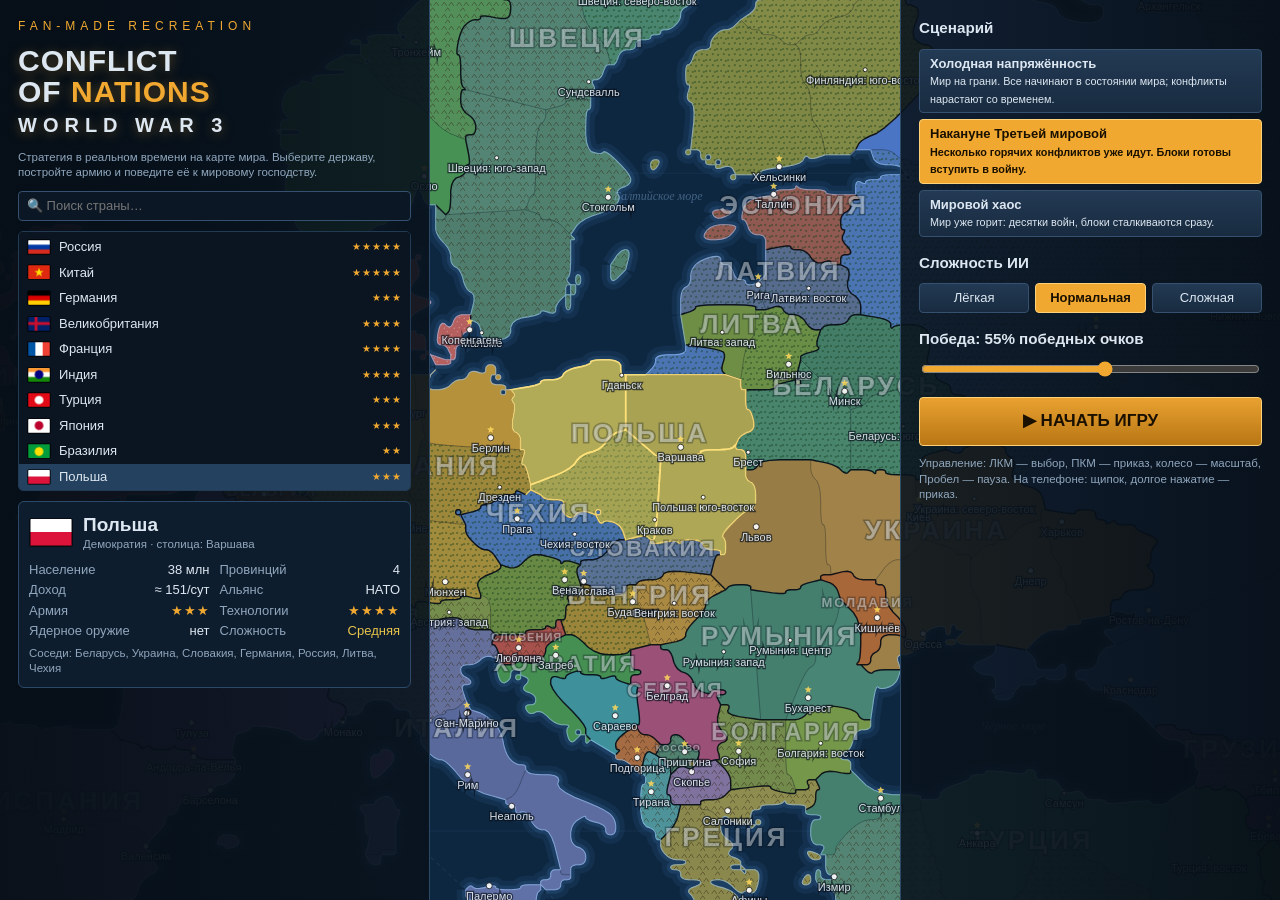
==== index.html @ 1bd0110f "Score & ranking, objectives with rewards, day/night overlay Co-Authored-By: Claude Sonnet 5.5 <norep" ====
<!DOCTYPE html>
<html lang="ru">
<head>
<meta charset="utf-8">
<meta name="viewport" content="width=device-width,initial-scale=1,maximum-scale=1,user-scalable=no">
<title>Conflict of Nations: World War 3 — клон</title>
<link rel="icon" href="data:image/svg+xml,%3Csvg xmlns='http://www.w3.org/2000/svg' viewBox='0 0 32 32'%3E%3Ccircle cx='16' cy='16' r='15' fill='%230e2740' stroke='%23f0a830' stroke-width='2'/%3E%3Cpath d='M7 12l5-3 4 2 5-1 4 4-3 3-4-1-3 4-3-1-2-4z' fill='%235b8def'/%3E%3Ccircle cx='21' cy='20' r='4' fill='%23e0503c'/%3E%3C/svg%3E">
<style>
:root{--bg:#0a1420;--bg2:#101f30;--bg3:#16293e;--line:#27415c;--acc:#f0a830;--acc2:#ffd27a;--tx:#dde7f1;--tx2:#8fa6bd;--ok:#5fd35f;--bad:#e0503c;--warn:#e6c34a;--blue:#4a90e2}*{box-sizing:border-box;-webkit-tap-highlight-color:transparent}html,body{margin:0;height:100%;overflow:hidden;background:#06101a;color:var(--tx);font:13px/1.35 "Segoe UI",Roboto,"Helvetica Neue",Arial,sans-serif;user-select:none;-webkit-user-select:none}#map-wrap{position:fixed;inset:0;background:#0e2740}#map{display:block;touch-action:none;cursor:grab}#map.order{cursor:crosshair}.hidden{display:none!important}button{font:inherit;color:var(--tx);cursor:pointer}.btn{background:linear-gradient(#233a54,#182b40);border:1px solid #35516f;border-radius:4px;padding:5px 10px;color:var(--tx);transition:.12s}.btn:hover:not(:disabled){border-color:var(--acc);color:#fff;background:linear-gradient(#2c4968,#1d3550)}.btn:active:not(:disabled){transform:translateY(1px)}.btn:disabled{opacity:.42;cursor:not-allowed}.btn.pri{background:linear-gradient(#e9a130,#b87614);border-color:#ffd27a;color:#1a1000;font-weight:700}.btn.pri:hover:not(:disabled){background:linear-gradient(#ffb840,#c98418);color:#000}.btn.danger{background:linear-gradient(#8e2f24,#611d16);border-color:#d3604f}.btn.sm{padding:2px 7px;font-size:12px}.flag{width:24px;height:16px;border:1px solid rgba(0,0,0,.6);border-radius:2px;vertical-align:middle;object-fit:cover}.flag.lg{width:44px;height:29px}.uico{vertical-align:middle}#hud{position:fixed;inset:0;pointer-events:none}#hud>*{pointer-events:auto}#topbar{position:absolute;left:0;right:0;top:0;height:44px;background:linear-gradient(#142335,#0c1927);border-bottom:1px solid #2c4a68;display:flex;align-items:center;gap:6px;padding:0 6px;box-shadow:0 2px 10px rgba(0,0,0,.5);z-index:5}#tb-country{display:flex;align-items:center;gap:7px;padding:3px 10px 3px 4px;border-radius:4px;cursor:pointer;min-width:150px;border:1px solid transparent}#tb-country:hover{border-color:var(--acc)}#tb-country b{font-size:14px;display:block;line-height:1.1}#tb-country small{color:var(--tx2);font-size:11px}#tb-time{text-align:center;min-width:104px;line-height:1.15}#tb-time b{font-size:14px;letter-spacing:.5px}#tb-time small{color:var(--tx2)}#tb-speed{display:flex;gap:2px}#tb-speed button{width:28px;height:28px;border:1px solid #35516f;background:#16273a;border-radius:3px;padding:0;font-size:12px}#tb-speed button.on{background:var(--acc);color:#1a1000;border-color:var(--acc2)}#tb-res{display:flex;gap:3px;flex:1;overflow-x:auto;scrollbar-width:none}#tb-res::-webkit-scrollbar{display:none}.rchip{display:flex;align-items:center;gap:4px;background:#0f1d2d;border:1px solid #223b55;border-radius:4px;padding:2px 7px;white-space:nowrap;min-width:78px;cursor:pointer}.rchip:hover{border-color:var(--acc)}.rchip .v{font-weight:700;font-size:13px;line-height:1.05}.rchip .d{font-size:10.5px;line-height:1}.rchip .pos{color:var(--ok)}.rchip .neg{color:var(--bad)}.rchip.low .v{color:var(--bad)}#tb-right{display:flex;gap:4px}.ibtn{width:34px;height:32px;border:1px solid #35516f;background:#16273a;border-radius:4px;font-size:16px;padding:0;position:relative}.ibtn:hover{border-color:var(--acc)}.badge{position:absolute;top:-5px;right:-5px;background:var(--bad);color:#fff;border-radius:9px;font-size:10px;min-width:16px;height:16px;line-height:16px;text-align:center;padding:0 3px}#leftbar{position:absolute;left:0;top:44px;bottom:0;width:52px;background:linear-gradient(90deg,#0b1724,#0e1c2b);border-right:1px solid #223b55;display:flex;flex-direction:column;padding:6px 4px;gap:4px;z-index:4}#leftbar button{width:44px;height:46px;border:1px solid transparent;background:transparent;border-radius:5px;font-size:20px;display:flex;flex-direction:column;align-items:center;justify-content:center;line-height:1;padding:0}#leftbar button span{font-size:8.5px;color:var(--tx2);margin-top:3px;letter-spacing:.2px}#leftbar button:hover{background:#17293d;border-color:#35516f}#leftbar button.on{background:#1d3550;border-color:var(--acc)}.panel{position:absolute;background:linear-gradient(#10202f,#0b1825);border:1px solid #2c4a68;border-radius:6px;box-shadow:0 6px 24px rgba(0,0,0,.6);z-index:3}#goals{left:60px;top:52px;width:250px;padding:6px 9px;font-size:12px;background:rgba(10,22,34,.86);cursor:pointer}#goals h5{margin:0 0 4px;font-size:10.5px;letter-spacing:1px;text-transform:uppercase;color:var(--acc2);display:flex;justify-content:space-between}#goals .g{display:flex;gap:6px;padding:2px 0;color:var(--tx)}#goals .g.done{color:var(--tx2);text-decoration:line-through}#goals.min .g{display:none}#prov-panel{right:8px;top:52px;width:338px;max-height:calc(100% - 262px);overflow:auto}#prov-panel::-webkit-scrollbar,.scroll::-webkit-scrollbar{width:7px;height:7px}#prov-panel::-webkit-scrollbar-thumb,.scroll::-webkit-scrollbar-thumb{background:#2c4a68;border-radius:4px}.ph{display:flex;align-items:center;gap:8px;padding:8px 10px;border-bottom:1px solid #223b55;background:linear-gradient(#17304a,#10243a);position:sticky;top:0;z-index:2}.ph h3{margin:0;font-size:15px;flex:1;line-height:1.15}.ph small{color:var(--tx2);display:block;font-size:11px}.ph .x{width:24px;height:24px;padding:0;border:0;background:transparent;font-size:16px;color:var(--tx2)}.ph .x:hover{color:#fff}.sec{padding:7px 10px;border-bottom:1px solid #1b3047}.sec h4{margin:0 0 5px;font-size:11px;text-transform:uppercase;letter-spacing:1px;color:var(--tx2)}.grid2{display:grid;grid-template-columns:1fr 1fr;gap:3px 10px}.kv{display:flex;justify-content:space-between;gap:6px}.kv span:first-child{color:var(--tx2)}.bldgrid{display:grid;grid-template-columns:1fr 1fr;gap:5px}.bld{background:#0f1e2f;border:1px solid #223b55;border-radius:4px;padding:4px 6px;display:flex;flex-direction:column;gap:3px;position:relative}.bld:hover{border-color:#3a5d82}.bld .t{display:flex;align-items:center;gap:5px;font-size:12px}.bld .pips{display:flex;gap:2px}.pip{width:9px;height:6px;background:#1f3349;border-radius:1px}.pip.on{background:var(--acc)}.bld .bar{height:4px;background:#1f3349;border-radius:2px;overflow:hidden}.bld .bar i{display:block;height:100%;background:var(--ok)}.bld .go{position:absolute;right:4px;top:4px}.ugrid{display:grid;grid-template-columns:1fr 1fr;gap:4px}.ubtn{display:flex;align-items:center;gap:6px;background:#0f1e2f;border:1px solid #223b55;border-radius:4px;padding:3px 6px;text-align:left;font-size:12px;width:100%}.ubtn:hover:not(:disabled){border-color:var(--acc)}.ubtn:disabled{opacity:.4}.ubtn small{display:block;color:var(--tx2);font-size:10px}.costs{display:inline-flex;gap:5px;flex-wrap:wrap;font-size:11px}.costs i{font-style:normal;white-space:nowrap}.costs .no{color:var(--bad)}.q{display:flex;align-items:center;gap:6px;margin:2px 0;font-size:12px}.q .bar{flex:1;height:5px;background:#1f3349;border-radius:3px;overflow:hidden}.q .bar i{display:block;height:100%;background:var(--blue)}.ulist{display:flex;flex-wrap:wrap;gap:4px}.uchip{display:flex;align-items:center;gap:4px;padding:2px 6px;background:#12263a;border:1px solid #2a4562;border-radius:4px;cursor:pointer;font-size:12px}.uchip:hover{border-color:var(--acc)}.uchip.sel{border-color:var(--acc2);background:#2a3d20}.hp{display:inline-block;width:26px;height:4px;background:#243a52;border-radius:2px;vertical-align:middle;overflow:hidden}.hp i{display:block;height:100%}#unit-panel{left:330px;bottom:30px;width:min(620px,calc(100% - 700px));min-width:330px;padding:0}#unit-panel .body{padding:7px 10px;display:flex;flex-wrap:wrap;gap:6px;align-items:flex-start;max-height:150px;overflow:auto}#unit-panel .acts{padding:6px 10px;border-top:1px solid #1b3047;display:flex;flex-wrap:wrap;gap:5px}.card{display:flex;gap:6px;align-items:center;background:#12263a;border:1px solid #2a4562;border-radius:5px;padding:3px 7px;flex:0 0 auto}#mini-wrap{position:absolute;left:58px;bottom:6px;z-index:4;display:none}#mini{display:block;border:2px solid #2c4a68;border-radius:3px;width:230px;height:auto;background:#0e2740;box-shadow:0 2px 10px rgba(0,0,0,.6)}#mapmodes{position:absolute;right:-34px;bottom:0;display:flex;flex-direction:column;gap:2px}#mapmodes button{width:26px;height:24px;font-size:13px;padding:0;background:#16273a;border:1px solid #35516f;border-radius:3px}#mapmodes button.on{border-color:var(--acc);background:#2a4262}#ticker{position:absolute;left:260px;right:360px;bottom:4px;height:22px;background:rgba(8,16,26,.8);border:1px solid #223b55;border-radius:11px;padding:0 12px;line-height:20px;overflow:hidden;white-space:nowrap;text-overflow:ellipsis;cursor:pointer;font-size:12px;z-index:4}#toasts{position:absolute;top:52px;left:50%;transform:translateX(-50%);display:flex;flex-direction:column;gap:5px;align-items:center;pointer-events:none;z-index:9;max-width:70%}.toast{background:rgba(10,22,34,.94);border:1px solid #35516f;border-left:4px solid var(--acc);border-radius:4px;padding:6px 12px;font-size:12.5px;box-shadow:0 4px 14px rgba(0,0,0,.5);animation:tin .25s;pointer-events:auto;cursor:pointer}.toast.war{border-left-color:var(--bad)}.toast.good{border-left-color:var(--ok)}.toast.nuke{border-color:#ffdf3a;border-left-color:#ff3a1a;background:rgba(60,10,6,.95);font-weight:700}@keyframes tin{from{opacity:0;transform:translateY(-8px)}}#order-hint{position:absolute;top:52px;left:50%;transform:translateX(-50%);background:rgba(240,168,48,.95);color:#1a1000;padding:5px 14px;border-radius:14px;font-weight:700;z-index:8;pointer-events:none}#tooltip{position:fixed;z-index:50;background:rgba(7,15,24,.97);border:1px solid #3a5d82;border-radius:5px;padding:6px 9px;font-size:12px;max-width:300px;pointer-events:none;box-shadow:0 4px 14px rgba(0,0,0,.6)}#modal-back{position:fixed;inset:0;background:rgba(2,8,14,.62);z-index:20;display:flex;align-items:center;justify-content:center}#modal{background:linear-gradient(#112133,#0a1622);border:1px solid #3a5d82;border-radius:8px;box-shadow:0 10px 50px rgba(0,0,0,.8);width:min(1080px,96vw);height:min(660px,92vh);display:flex;flex-direction:column;overflow:hidden}#modal.sm{width:min(520px,94vw);height:auto;max-height:90vh}.mh{display:flex;align-items:center;gap:10px;padding:10px 14px;background:linear-gradient(#1a3550,#122840);border-bottom:1px solid #2c4a68}.mh h2{margin:0;font-size:17px;flex:1;letter-spacing:.5px}.tabs{display:flex;gap:2px;padding:6px 10px 0;background:#0d1b2a;border-bottom:1px solid #223b55;overflow-x:auto}.tabs button{background:transparent;border:1px solid transparent;border-bottom:0;padding:6px 14px;border-radius:5px 5px 0 0;color:var(--tx2);white-space:nowrap}.tabs button.on{background:#16293e;color:#fff;border-color:#2c4a68}.mb{flex:1;overflow:auto;padding:12px 14px}.row{display:flex;gap:10px;align-items:center}table.t{border-collapse:collapse;width:100%}table.t th{text-align:left;color:var(--tx2);font-weight:600;font-size:11px;text-transform:uppercase;padding:4px 8px;border-bottom:1px solid #27415c;position:sticky;top:0;background:#0f1e2f;cursor:pointer}table.t td{padding:4px 8px;border-bottom:1px solid #16293e}table.t tr:hover td{background:#14283c}table.t tr.me td{background:#1c3a24}.bar2{height:7px;background:#1f3349;border-radius:4px;overflow:hidden;min-width:60px}.bar2 i{display:block;height:100%}.cols{display:grid;grid-template-columns:repeat(5,minmax(190px,1fr));gap:10px;min-width:1000px}.col h4{margin:0 0 6px;color:var(--acc2);font-size:12px;text-transform:uppercase;letter-spacing:1px}.rcard{background:#102033;border:1px solid #223b55;border-radius:5px;padding:7px;margin-bottom:6px;font-size:12px}.rcard:hover{border-color:#3a5d82}.rcard .tt{display:flex;align-items:center;gap:6px;font-weight:600;margin-bottom:3px}.rcard p{margin:3px 0;color:var(--tx2);font-size:11.5px}.rcur{background:#142b44;border:1px solid var(--blue)}.split{display:grid;grid-template-columns:300px 1fr;gap:12px;height:100%}.split>div{min-height:0;overflow:auto}.dlist .it{display:flex;align-items:center;gap:7px;padding:4px 6px;border-radius:4px;cursor:pointer;border:1px solid transparent}.dlist .it:hover{background:#16293e}.dlist .it.on{background:#1d3550;border-color:var(--acc)}.relbar{width:54px}.pill{display:inline-block;padding:1px 7px;border-radius:9px;font-size:11px;background:#1f3349}.pill.war{background:#7a2219}.pill.ally{background:#1e5a3a}.pill.acc{background:#35516f}input[type=text],input[type=number],select{background:#0b1724;border:1px solid #35516f;border-radius:4px;color:var(--tx);padding:5px 8px;font:inherit;user-select:text;-webkit-user-select:text}input[type=range]{accent-color:var(--acc)}#start{position:fixed;inset:0;z-index:30;display:flex;pointer-events:none}#start>*{pointer-events:auto}.stl{width:min(430px,100%);background:linear-gradient(90deg,rgba(6,14,22,.97),rgba(8,18,28,.9));border-right:1px solid #2c4a68;padding:18px;display:flex;flex-direction:column;gap:10px;overflow:auto}.logo{font-size:12px;letter-spacing:5px;color:var(--acc);margin:0}.title{font-size:30px;font-weight:800;line-height:1.02;margin:2px 0;letter-spacing:1px;text-shadow:0 2px 12px rgba(240,168,48,.35)}.title em{font-style:normal;color:var(--acc)}.str{margin-left:auto;width:min(380px,100%);background:linear-gradient(270deg,rgba(6,14,22,.96),rgba(8,18,28,.88));border-left:1px solid #2c4a68;padding:18px;display:flex;flex-direction:column;gap:10px;overflow:auto}.clist{flex:0 0 auto;min-height:130px;max-height:260px;overflow:auto;border:1px solid #223b55;border-radius:5px;background:#0a1521}.clist .it{display:flex;align-items:center;gap:8px;padding:4px 8px;cursor:pointer}.clist .it:hover{background:#16293e}.clist .it.on{background:#24425f}.cardc{background:#0e1d2d;border:1px solid #2c4a68;border-radius:6px;padding:10px}.stars{color:var(--acc);letter-spacing:1px}.stars s{color:#2c4058;text-decoration:none}.opt{display:flex;gap:6px;flex-wrap:wrap}.opt button{flex:1;min-width:90px}.opt button.on{background:var(--acc);color:#1a1000;border-color:var(--acc2);font-weight:700}.note{color:var(--tx2);font-size:11.5px}.over{position:fixed;inset:0;z-index:40;background:rgba(0,0,0,.78);display:flex;align-items:center;justify-content:center;flex-direction:column;gap:14px;text-align:center}.over h1{font-size:46px;margin:0;letter-spacing:4px}@media (max-width:900px){#unit-panel{left:330px;width:auto;right:360px;min-width:0}}@media (max-width:760px){#goals{display:none}#topbar{height:40px;gap:3px;padding:0 3px}#tb-country{min-width:0;padding:2px}#tb-country div{display:none}.flag.lg{width:34px;height:23px}#tb-time{min-width:62px}#tb-time b{font-size:11.5px}#tb-time small{font-size:10px}#tb-speed button{width:25px;height:27px;font-size:11px}#tb-res{position:fixed;left:0;right:0;top:40px;height:36px;background:rgba(10,20,32,.93);padding:3px 4px;z-index:4;border-bottom:1px solid #223b55;flex:none}.rchip{min-width:62px;padding:1px 4px}.ibtn{width:30px;height:28px}#leftbar{top:76px;width:42px;padding:4px 2px}#leftbar button{width:38px;height:40px;font-size:17px}#leftbar button span{display:none}#mini-wrap{display:none!important}#prov-panel{left:42px;right:0;top:auto;bottom:0;width:auto;max-height:46%;border-radius:10px 10px 0 0}#unit-panel{left:42px;right:0;bottom:0;width:auto;min-width:0;border-radius:10px 10px 0 0}body.usel #prov-panel{display:none}#modal{width:100vw;height:100vh;max-height:none;border-radius:0}#modal.sm{width:96vw;height:auto;max-height:92vh;border-radius:8px}#toasts{top:80px;max-width:92%}#order-hint{top:80px;font-size:12px}.cols{min-width:900px}.stl,.str{width:100%}#start{flex-direction:column;overflow:auto;background:rgba(6,14,22,.55)}.stl{border-right:0;overflow:visible}.str{margin-left:0;border-left:0;overflow:visible}.clist{max-height:32vh}.title{font-size:24px}}
</style>
</head>
<body>
<div id="map-wrap"><canvas id="map"></canvas></div>
<div id="hud" class="hidden">
  <div id="topbar"><div id="tb-country"></div><div id="tb-time"></div><div id="tb-speed"></div><div id="tb-res"></div><div id="tb-right"></div></div>
  <div id="leftbar"></div>
  <div id="toasts"></div>
  <div id="order-hint" class="hidden"></div>
  <div id="goals" class="panel"></div>
  <div id="prov-panel" class="panel hidden"></div>
  <div id="unit-panel" class="panel hidden"></div>
  <div id="mini-wrap"><canvas id="mini" width="460" height="227"></canvas><div id="mapmodes"></div></div>
  <div id="ticker"></div>
</div>
<div id="modal-back" class="hidden"><div id="modal"></div></div>
<div id="start"></div>
<div id="tooltip" class="hidden"></div>
<script>
const WORLD={W:1800,H:887,RES:5,countries:[{key:"ZWE",n:"Зимбабве",cap:0,pop:14645468,gdp:21440,gov:"autocracy",mil:2,tech:1,nukes:0,oil:0,ore:4,rare:2,food:2,ind:2,bloc:"NONE",agg:1,rivals:[],flag:"h:#006400,#ffd200,#000000,#ffd200,#006400|tri:#ffffff"},{key:"ZMB",n:"Замбия",cap:5,pop:17861030,gdp:23309,gov:"democracy",mil:1,tech:1,nukes:0,oil:0,ore:4,rare:2,food:2,ind:1,bloc:"NONE",agg:1,rivals:[],flag:"h:#198a00,#198a00,#198a00,#de2010,#000000"},{key:"YEM",n:"Йемен",cap:8,pop:29161922,gdp:22581,gov:"autocracy",mil:2,tech:1,nukes:0,oil:1,ore:0,rare:0,food:1,ind:1,bloc:"ARAB",agg:2,rivals:["SAU"],flag:"h:#ce1126,#ffffff,#000000"},{key:"VNM",n:"Вьетнам",cap:12,pop:96462106,gdp:261921,gov:"communist",mil:4,tech:2,nukes:0,oil:1,ore:3,rare:3,food:4,ind:3,bloc:"NONE",agg:2,rivals:["CH1"],flag:"plain:#da251d|star:#ffff00"},{key:"VEN",n:"Венесуэла",cap:15,pop:28515829,gdp:482359,gov:"autocracy",mil:3,tech:2,nukes:0,oil:4,ore:2,rare:1,food:1,ind:1,bloc:"CHINA",agg:2,rivals:["GUY"],flag:"h:#ffcc00,#00247d,#cf142b|star:#ffffff"},{key:"VUT",n:"Вануату",cap:18,pop:299882,gdp:934,gov:"democracy",mil:1,tech:1,nukes:0,oil:0,ore:0,rare:0,food:2,ind:1,bloc:"NONE",agg:1,rivals:[],flag:"h:#d21034,#009543|tri:#000000"},{key:"UZB",n:"Узбекистан",cap:19,pop:33580650,gdp:57921,gov:"autocracy",mil:3,tech:2,nukes:0,oil:2,ore:3,rare:2,food:2,ind:2,bloc:"NONE",agg:1,rivals:[],flag:"h:#0099b5,#ce1126,#ffffff,#ce1126,#1eb53a"},{key:"URY",n:"Уругвай",cap:24,pop:3461734,gdp:56045,gov:"democracy",mil:2,tech:2,nukes:0,oil:0,ore:0,rare:0,food:3,ind:2,bloc:"NONE",agg:1,rivals:[],flag:"h:#ffffff,#0038a8,#ffffff,#0038a8,#ffffff|canton:#fcd116"},{key:"FSM",n:"Микронезия",cap:25,pop:113815,gdp:401,gov:"democracy",mil:1,tech:1,nukes:0,oil:0,ore:0,rare:0,food:1,ind:1,bloc:"NONE",agg:1,rivals:[],flag:"plain:#75aadb|star:#ffffff"},{key:"MHL",n:"Маршалловы Острова",cap:26,pop:58791,gdp:221,gov:"democracy",mil:1,tech:1,nukes:0,oil:0,ore:0,rare:0,food:1,ind:1,bloc:"NONE",agg:1,rivals:[],flag:"plain:#003893|star:#ffffff"},{key:"US1",n:"США",cap:35,pop:331819670,gdp:21549948,gov:"democracy",mil:10,tech:5,nukes:1,oil:4,ore:3,rare:3,food:5,ind:5,bloc:"NATO",agg:3,rivals:["CH1","RUS","IRN","PRK"],flag:"h:#b22234,#ffffff,#b22234,#ffffff,#b22234,#ffffff,#b22234|canton:#3c3b6e"},{key:"GB1",n:"Великобритания",cap:63,pop:67317064,gdp:2860494,gov:"democracy",mil:7,tech:5,nukes:1,oil:2,ore:1,rare:1,food:3,ind:4,bloc:"NATO",agg:2,rivals:["ARG"],flag:"plain:#012169|cross:#c8102e"},{key:"ARE",n:"ОАЭ",cap:65,pop:9770529,gdp:421142,gov:"monarchy",mil:5,tech:4,nukes:0,oil:4,ore:0,rare:0,food:1,ind:3,bloc:"ARAB",agg:2,rivals:["IRN"],flag:"h:#00732f,#ffffff,#000000|canton:#ff0000"},{key:"UKR",n:"Украина",cap:69,pop:44385155,gdp:153781,gov:"democracy",mil:7,tech:3,nukes:0,oil:0,ore:3,rare:2,food:4,ind:3,bloc:"NONE",agg:2,rivals:["RUS"],flag:"h:#005bbb,#ffd500"},{key:"UGA",n:"Уганда",cap:73,pop:44269594,gdp:35165,gov:"autocracy",mil:2,tech:1,nukes:0,oil:0,ore:1,rare:1,food:2,ind:1,bloc:"NONE",agg:1,rivals:[],flag:"h:#000000,#fcdc04,#d90000|disc:#ffffff"},{key:"TKM",n:"Туркмения",cap:74,pop:5942089,gdp:40761,gov:"autocracy",mil:3,tech:1,nukes:0,oil:4,ore:0,rare:0,food:2,ind:2,bloc:"NONE",agg:1,rivals:[],flag:"plain:#00843d|disc:#ffffff"},{key:"TUR",n:"Турция",cap:78,pop:83429615,gdp:761425,gov:"democracy",mil:6,tech:3,nukes:0,oil:0,ore:2,rare:2,food:4,ind:3,bloc:"NATO",agg:3,rivals:["GRC"],flag:"plain:#e30a17|disc:#ffffff"},{key:"TUN",n:"Тунис",cap:85,pop:11694719,gdp:38796,gov:"autocracy",mil:3,tech:2,nukes:0,oil:1,ore:1,rare:0,food:2,ind:2,bloc:"ARAB",agg:1,rivals:[],flag:"plain:#e70013|disc:#ffffff"},{key:"TTO",n:"Тринидад и Тобаго",cap:86,pop:1394973,gdp:24269,gov:"democracy",mil:1,tech:2,nukes:0,oil:3,ore:0,rare:0,food:1,ind:2,bloc:"NONE",agg:1,rivals:[],flag:"plain:#ce1126"},{key:"TON",n:"Тонга",cap:87,pop:104494,gdp:512,gov:"monarchy",mil:1,tech:1,nukes:0,oil:0,ore:0,rare:0,food:1,ind:1,bloc:"NONE",agg:1,rivals:[],flag:"plain:#c10000|canton:#ffffff"},{key:"TGO",n:"Того",cap:88,pop:8082366,gdp:5490,gov:"autocracy",mil:1,tech:1,nukes:0,oil:0,ore:1,rare:0,food:2,ind:1,bloc:"NONE",agg:1,rivals:[],flag:"h:#006a4e,#ffce00,#006a4e,#ffce00,#006a4e|canton:#d21034"},{key:"TLS",n:"Восточный Тимор",cap:89,pop:1293119,gdp:2017,gov:"democracy",mil:1,tech:1,nukes:0,oil:3,ore:0,rare:0,food:1,ind:1,bloc:"NONE",agg:1,rivals:[],flag:"plain:#dc241f|tri:#000000"},{key:"THA",n:"Таиланд",cap:90,pop:69625582,gdp:543548,gov:"monarchy",mil:4,tech:3,nukes:0,oil:1,ore:1,rare:0,food:4,ind:3,bloc:"NONE",agg:1,rivals:["KHM"],flag:"h:#a51931,#f4f5f8,#2d2a4a,#f4f5f8,#a51931"},{key:"TZA",n:"Танзания",cap:97,pop:58005463,gdp:63177,gov:"autocracy",mil:2,tech:1,nukes:0,oil:0,ore:2,rare:2,food:3,ind:1,bloc:"NONE",agg:1,rivals:[],flag:"h:#1eb53a,#fcd116,#000000,#fcd116,#00a3dd"},{key:"TJK",n:"Таджикистан",cap:100,pop:9321018,gdp:8116,gov:"autocracy",mil:2,tech:1,nukes:0,oil:0,ore:3,rare:1,food:1,ind:1,bloc:"CSTO",agg:2,rivals:["AFG","KGZ"],flag:"h:#cc0001,#ffffff,#006600|disc:#f8c300"},{key:"TWN",n:"Тайвань",cap:101,pop:23568378,gdp:1127e3,gov:"democracy",mil:5,tech:5,nukes:0,oil:0,ore:0,rare:0,food:2,ind:5,bloc:"NONE",agg:1,rivals:["CH1"],flag:"plain:#fe0000|canton:#000095"},{key:"SYR",n:"Сирия",cap:102,pop:17070135,gdp:98830,gov:"autocracy",mil:2,tech:1,nukes:0,oil:1,ore:0,rare:0,food:2,ind:1,bloc:"ARAB",agg:2,rivals:["IS1"],flag:"h:#007a3d,#ffffff,#000000|star:#ce1126"},{key:"CHE",n:"Швейцария",cap:104,pop:8574832,gdp:703082,gov:"democracy",mil:3,tech:4,nukes:0,oil:0,ore:0,rare:0,food:2,ind:4,bloc:"NONE",agg:1,rivals:[],flag:"plain:#da291c|cross:#ffffff"},{key:"SWE",n:"Швеция",cap:109,pop:10285453,gdp:530883,gov:"monarchy",mil:4,tech:4,nukes:0,oil:0,ore:3,rare:1,food:2,ind:4,bloc:"NATO",agg:1,rivals:[],flag:"plain:#006aa7|cross:#fecc00"},{key:"SWZ",n:"Эсватини",cap:112,pop:1148130,gdp:4471,gov:"monarchy",mil:1,tech:1,nukes:0,oil:0,ore:1,rare:0,food:2,ind:1,bloc:"NONE",agg:1,rivals:[],flag:"h:#3e5eb9,#ffd900,#b10c0c,#ffd900,#3e5eb9"},{key:"SUR",n:"Суринам",cap:113,pop:581363,gdp:3697,gov:"democracy",mil:1,tech:2,nukes:0,oil:2,ore:3,rare:0,food:2,ind:2,bloc:"NONE",agg:1,rivals:["GUY"],flag:"h:#377e3f,#ffffff,#b40a2d,#ffffff,#377e3f|star:#ecc81d"},{key:"SDS",n:"Южный Судан",cap:116,pop:11062113,gdp:11998,gov:"autocracy",mil:2,tech:1,nukes:0,oil:3,ore:1,rare:0,food:2,ind:1,bloc:"NONE",agg:2,rivals:["SDN"],flag:"h:#000000,#da121a,#ffffff,#078930|tri:#0f47af"},{key:"SDN",n:"Судан",cap:118,pop:42813238,gdp:30513,gov:"junta",mil:3,tech:1,nukes:0,oil:1,ore:2,rare:0,food:2,ind:1,bloc:"ARAB",agg:2,rivals:[],flag:"h:#d21034,#ffffff,#000000|tri:#007229"},{key:"LKA",n:"Шри-Ланка",cap:126,pop:21803e3,gdp:84008,gov:"democracy",mil:2,tech:1,nukes:0,oil:0,ore:1,rare:1,food:2,ind:2,bloc:"NONE",agg:1,rivals:[],flag:"plain:#8d153a|disc:#ffb700"},{key:"ESP",n:"Испания",cap:130,pop:47076781,gdp:1393490,gov:"democracy",mil:4,tech:4,nukes:0,oil:0,ore:1,rare:1,food:4,ind:4,bloc:"NATO",agg:1,rivals:["MAR"],flag:"h:#aa151b,#f1bf00,#f1bf00,#aa151b"},{key:"KOR",n:"Южная Корея",cap:133,pop:51709098,gdp:1646739,gov:"democracy",mil:7,tech:5,nukes:0,oil:0,ore:1,rare:1,food:2,ind:5,bloc:"PACIFIC",agg:1,rivals:["PRK"],flag:"plain:#ffffff|disc:#cd2e3a"},{key:"ZAF",n:"ЮАР",cap:135,pop:58558270,gdp:351431,gov:"democracy",mil:3,tech:3,nukes:0,oil:0,ore:5,rare:4,food:3,ind:3,bloc:"NONE",agg:1,rivals:[],flag:"h:#e03c31,#001489,#007a4d|tri:#ffb612"},{key:"SOM",n:"Сомали",cap:144,pop:15288476.3,gdp:22555,gov:"autocracy",mil:2,tech:1,nukes:0,oil:0,ore:1,rare:0,food:2,ind:1,bloc:"ARAB",agg:2,rivals:["ETH","SOL"],flag:"plain:#4189dd|star:#ffffff"},{key:"SLB",n:"Соломоновы Острова",cap:145,pop:669823,gdp:1589,gov:"monarchy",mil:1,tech:1,nukes:0,oil:0,ore:1,rare:0,food:2,ind:1,bloc:"NONE",agg:1,rivals:[],flag:"plain:#0051ba|star:#ffd700"},{key:"SVK",n:"Словакия",cap:146,pop:5454073,gdp:105079,gov:"democracy",mil:2,tech:3,nukes:0,oil:0,ore:1,rare:0,food:2,ind:3,bloc:"NATO",agg:1,rivals:[],flag:"h:#ffffff,#0b4ea2,#ee1c25"},{key:"SVN",n:"Словения",cap:147,pop:2087946,gdp:54174,gov:"democracy",mil:2,tech:3,nukes:0,oil:0,ore:1,rare:0,food:2,ind:3,bloc:"NATO",agg:1,rivals:["HRV"],flag:"h:#ffffff,#003da5,#ed1c24"},{key:"SGP",n:"Сингапур",cap:148,pop:5703569,gdp:372062,gov:"democracy",mil:3,tech:4,nukes:0,oil:1,ore:0,rare:0,food:0,ind:4,bloc:"NONE",agg:1,rivals:[],flag:"h:#ed2939,#ffffff"},{key:"SLE",n:"Сьерра-Леоне",cap:149,pop:7813215,gdp:4121,gov:"democracy",mil:1,tech:1,nukes:0,oil:0,ore:2,rare:1,food:2,ind:1,bloc:"NONE",agg:1,rivals:[],flag:"h:#1eb53a,#ffffff,#0072c6"},{key:"SYC",n:"Сейшельские Острова",cap:150,pop:97625,gdp:1703,gov:"democracy",mil:1,tech:2,nukes:0,oil:0,ore:0,rare:0,food:1,ind:1,bloc:"NONE",agg:1,rivals:[],flag:"h:#003f87,#fcd856,#d62828,#ffffff,#007a3d"},{key:"SRB",n:"Сербия",cap:151,pop:6944975,gdp:51475,gov:"democracy",mil:3,tech:3,nukes:0,oil:0,ore:3,rare:1,food:3,ind:3,bloc:"NONE",agg:2,rivals:["HRV"],flag:"h:#c6363c,#0c4076,#ffffff"},{key:"SEN",n:"Сенегал",cap:152,pop:16296364,gdp:23578,gov:"democracy",mil:2,tech:2,nukes:0,oil:1,ore:1,rare:0,food:3,ind:2,bloc:"NONE",agg:1,rivals:[],flag:"v:#00853f,#fdef42,#e31b23|star:#00853f"},{key:"SAU",n:"Саудовская Аравия",cap:160,pop:34268528,gdp:792966,gov:"monarchy",mil:6,tech:3,nukes:0,oil:5,ore:1,rare:0,food:2,ind:2,bloc:"ARAB",agg:2,rivals:["IRN","YEM"],flag:"plain:#006c35"},{key:"STP",n:"Сан-Томе и Принсипи",cap:163,pop:215056,gdp:418,gov:"democracy",mil:1,tech:1,nukes:0,oil:1,ore:0,rare:0,food:2,ind:1,bloc:"NONE",agg:1,rivals:[],flag:"h:#12ad2b,#ffce00,#12ad2b|tri:#d21034"},{key:"SMR",n:"Сан-Марино",cap:164,pop:33860,gdp:1655,gov:"democracy",mil:1,tech:2,nukes:0,oil:0,ore:0,rare:0,food:1,ind:1,bloc:"NONE",agg:1,rivals:[],flag:"h:#ffffff,#5eb6e4"},{key:"WSM",n:"Самоа",cap:165,pop:197097,gdp:852,gov:"democracy",mil:1,tech:1,nukes:0,oil:0,ore:0,rare:0,food:2,ind:1,bloc:"NONE",agg:1,rivals:[],flag:"plain:#ce1126|canton:#002b7f"},{key:"VCT",n:"Сент-Винсент и Гренадины",cap:166,pop:110589,gdp:824,gov:"monarchy",mil:1,tech:1,nukes:0,oil:0,ore:0,rare:0,food:1,ind:1,bloc:"NONE",agg:1,rivals:[],flag:"h:#002f6c,#fcd116,#009e60"},{key:"LCA",n:"Сент-Люсия",cap:167,pop:182790,gdp:2122,gov:"monarchy",mil:1,tech:1,nukes:0,oil:0,ore:0,rare:0,food:1,ind:1,bloc:"NONE",agg:1,rivals:[],flag:"plain:#65cfff|tri:#fcd116"},{key:"KNA",n:"Сент-Китс и Невис",cap:168,pop:52834,gdp:1053,gov:"monarchy",mil:1,tech:1,nukes:0,oil:0,ore:0,rare:0,food:1,ind:1,bloc:"NONE",agg:1,rivals:[],flag:"plain:#009e49|tri:#ce1126"},{key:"RWA",n:"Руанда",cap:169,pop:12626950,gdp:10354,gov:"autocracy",mil:3,tech:2,nukes:0,oil:0,ore:2,rare:2,food:2,ind:1,bloc:"NONE",agg:2,rivals:["COD"],flag:"h:#00a1de,#fad201,#20603d|disc:#fad201"},{key:"RUS",n:"Россия",cap:171,pop:144373535,gdp:1699876,gov:"autocracy",mil:9,tech:4,nukes:1,oil:5,ore:5,rare:3,food:4,ind:4,bloc:"CSTO",agg:5,rivals:["UKR","US1","POL"],flag:"h:#ffffff,#0039a6,#d52b1e"},{key:"ROU",n:"Румыния",cap:212,pop:19356544,gdp:250077,gov:"democracy",mil:4,tech:3,nukes:0,oil:1,ore:0,rare:0,food:3,ind:3,bloc:"NATO",agg:1,rivals:[],flag:"v:#002b7f,#fcd116,#ce1126"},{key:"QAT",n:"Катар",cap:213,pop:2832067,gdp:175837,gov:"monarchy",mil:3,tech:4,nukes:0,oil:5,ore:0,rare:0,food:1,ind:4,bloc:"ARAB",agg:2,rivals:["SAU","ARE"],flag:"v:#ffffff,#8a1538"},{key:"PRT",n:"Португалия",cap:214,pop:10269417,gdp:238785,gov:"democracy",mil:3,tech:3,nukes:0,oil:0,ore:1,rare:1,food:2,ind:3,bloc:"NATO",agg:1,rivals:[],flag:"v:#046a38,#046a38,#da291c,#da291c,#da291c"},{key:"POL",n:"Польша",cap:217,pop:37970874,gdp:595858,gov:"democracy",mil:5,tech:4,nukes:0,oil:0,ore:2,rare:1,food:3,ind:4,bloc:"NATO",agg:1,rivals:["RUS"],flag:"h:#ffffff,#dc143c"},{key:"PHL",n:"Филиппины",cap:219,pop:108116615,gdp:376795,gov:"democracy",mil:3,tech:3,nukes:0,oil:0,ore:2,rare:1,food:3,ind:2,bloc:"PACIFIC",agg:1,rivals:["CH1"],flag:"h:#0038a8,#ce1126|tri:#ffffff"},{key:"PER",n:"Перу",cap:223,pop:32510453,gdp:226848,gov:"democracy",mil:3,tech:2,nukes:0,oil:2,ore:5,rare:1,food:2,ind:2,bloc:"NONE",agg:1,rivals:["CHL","ECU"],flag:"v:#d91023,#ffffff,#d91023"},{key:"PRY",n:"Парагвай",cap:228,pop:7044636,gdp:38145,gov:"democracy",mil:2,tech:2,nukes:0,oil:0,ore:0,rare:0,food:4,ind:2,bloc:"NONE",agg:1,rivals:[],flag:"h:#d52b1e,#ffffff,#0038a8"},{key:"PNG",n:"Папуа — Новая Гвинея",cap:231,pop:8776109,gdp:24829,gov:"democracy",mil:1,tech:1,nukes:0,oil:2,ore:4,rare:0,food:2,ind:1,bloc:"NONE",agg:1,rivals:[],flag:"h:#000000,#ce1126|disc:#fcd116"},{key:"PAN",n:"Панама",cap:233,pop:4246439,gdp:66800,gov:"democracy",mil:1,tech:2,nukes:0,oil:0,ore:1,rare:0,food:2,ind:2,bloc:"NONE",agg:1,rivals:[],flag:"plain:#ffffff|cross:#d21034"},{key:"PLW",n:"Палау",cap:234,pop:18008,gdp:268,gov:"democracy",mil:1,tech:2,nukes:0,oil:0,ore:0,rare:0,food:1,ind:1,bloc:"NONE",agg:1,rivals:[],flag:"plain:#4aadd6|disc:#ffde00"},{key:"PAK",n:"Пакистан",cap:239,pop:216565318,gdp:278221,gov:"democracy",mil:6,tech:2,nukes:1,oil:1,ore:1,rare:1,food:3,ind:2,bloc:"CHINA",agg:2,rivals:["IND","AFG"],flag:"v:#ffffff,#01411c,#01411c,#01411c"},{key:"OMN",n:"Оман",cap:241,pop:4974986,gdp:76331,gov:"monarchy",mil:3,tech:2,nukes:0,oil:3,ore:0,rare:0,food:1,ind:2,bloc:"ARAB",agg:1,rivals:[],flag:"h:#db161b,#ffffff,#008000"},{key:"NOR",n:"Норвегия",cap:247,pop:5347896,gdp:403336,gov:"monarchy",mil:4,tech:4,nukes:0,oil:4,ore:1,rare:0,food:2,ind:3,bloc:"NATO",agg:1,rivals:[],flag:"plain:#ba0c2f|cross:#ffffff"},{key:"PRK",n:"КНДР",cap:252,pop:25666161,gdp:4e4,gov:"communist",mil:6,tech:2,nukes:1,oil:0,ore:3,rare:2,food:1,ind:2,bloc:"CHINA",agg:5,rivals:["KOR","US1","JPN"],flag:"h:#024fa2,#ffffff,#ed1c27,#ffffff,#024fa2|disc:#ffffff"},{key:"NGA",n:"Нигерия",cap:253,pop:200963599,gdp:448120,gov:"democracy",mil:4,tech:2,nukes:0,oil:3,ore:2,rare:1,food:3,ind:2,bloc:"NONE",agg:2,rivals:[],flag:"v:#008751,#ffffff,#008751"},{key:"NER",n:"Нигер",cap:261,pop:23310715,gdp:12911,gov:"junta",mil:2,tech:1,nukes:0,oil:1,ore:2,rare:3,food:1,ind:1,bloc:"NONE",agg:2,rivals:[],flag:"h:#e05206,#ffffff,#009e49|disc:#e05206"},{key:"NIC",n:"Никарагуа",cap:265,pop:6545502,gdp:12520,gov:"autocracy",mil:2,tech:1,nukes:0,oil:0,ore:1,rare:0,food:3,ind:1,bloc:"CHINA",agg:1,rivals:[],flag:"h:#0067c6,#ffffff,#0067c6"},{key:"NZ1",n:"Новая Зеландия",cap:268,pop:4936079,gdp:207182,gov:"monarchy",mil:2,tech:4,nukes:0,oil:0,ore:0,rare:0,food:4,ind:2,bloc:"PACIFIC",agg:1,rivals:[],flag:"plain:#00247d|canton:#cc142b"},{key:"NL1",n:"Нидерланды",cap:269,pop:17637435,gdp:914392,gov:"democracy",mil:4,tech:5,nukes:0,oil:2,ore:0,rare:0,food:4,ind:4,bloc:"NATO",agg:1,rivals:[],flag:"h:#ae1c28,#ffffff,#21468b"},{key:"NPL",n:"Непал",cap:270,pop:28608710,gdp:30641,gov:"democracy",mil:2,tech:1,nukes:0,oil:0,ore:0,rare:0,food:2,ind:1,bloc:"NONE",agg:1,rivals:[],flag:"plain:#dc143c|disc:#ffffff"},{key:"NRU",n:"Науру",cap:272,pop:12581,gdp:118,gov:"democracy",mil:1,tech:1,nukes:0,oil:0,ore:1,rare:0,food:0,ind:1,bloc:"NONE",agg:1,rivals:[],flag:"h:#002b7f,#ffd700,#002b7f|star:#ffffff"},{key:"NAM",n:"Намибия",cap:277,pop:2494530,gdp:12366,gov:"democracy",mil:2,tech:2,nukes:0,oil:1,ore:3,rare:2,food:2,ind:1,bloc:"NONE",agg:1,rivals:[],flag:"h:#003580,#d21034,#009543"},{key:"MOZ",n:"Мозамбик",cap:282,pop:30366036,gdp:15291,gov:"autocracy",mil:2,tech:1,nukes:0,oil:2,ore:2,rare:2,food:2,ind:1,bloc:"NONE",agg:1,rivals:[],flag:"h:#00a651,#ffd100,#000000,#ffffff,#d21034"},{key:"MAR",n:"Марокко",cap:285,pop:36471769,gdp:119700,gov:"monarchy",mil:4,tech:2,nukes:0,oil:0,ore:2,rare:4,food:3,ind:2,bloc:"ARAB",agg:2,rivals:["DZA","ESP"],flag:"plain:#c1272d|star:#006233"},{key:"SAH",n:"Западная Сахара",cap:287,pop:603253,gdp:907,gov:"autocracy",mil:1,tech:1,nukes:0,oil:0,ore:2,rare:0,food:0,ind:1,bloc:"NONE",agg:2,rivals:["MAR"],flag:"h:#000000,#ffffff,#009e49|tri:#c8102e"},{key:"MNE",n:"Черногория",cap:288,pop:622137,gdp:5542,gov:"democracy",mil:2,tech:2,nukes:0,oil:0,ore:1,rare:0,food:1,ind:1,bloc:"NATO",agg:1,rivals:["SRB"],flag:"plain:#c40308|disc:#d4af37"},{key:"MNG",n:"Монголия",cap:297,pop:3225167,gdp:13996,gov:"democracy",mil:2,tech:2,nukes:0,oil:1,ore:3,rare:2,food:2,ind:1,bloc:"NONE",agg:1,rivals:[],flag:"v:#015197,#c4272f,#015197|disc:#f7c000"},{key:"MDA",n:"Молдавия",cap:298,pop:2657637,gdp:11968,gov:"democracy",mil:1,tech:2,nukes:0,oil:0,ore:0,rare:0,food:3,ind:2,bloc:"NONE",agg:1,rivals:["RUS"],flag:"v:#0046ae,#fcd116,#cc092f"},{key:"MCO",n:"Монако",cap:299,pop:38964,gdp:7188,gov:"monarchy",mil:1,tech:3,nukes:0,oil:0,ore:0,rare:0,food:0,ind:1,bloc:"NONE",agg:1,rivals:[],flag:"h:#ce1126,#ffffff"},{key:"MEX",n:"Мексика",cap:302,pop:127575529,gdp:1268870,gov:"democracy",mil:3,tech:3,nukes:0,oil:3,ore:3,rare:1,food:3,ind:3,bloc:"NONE",agg:1,rivals:[],flag:"v:#006847,#ffffff,#ce1126|disc:#8b4513"},{key:"MUS",n:"Маврикий",cap:309,pop:1265711,gdp:14048,gov:"democracy",mil:1,tech:2,nukes:0,oil:0,ore:0,rare:0,food:2,ind:2,bloc:"NONE",agg:1,rivals:["GB1"],flag:"h:#ea2839,#1a206d,#ffd500,#00a551"},{key:"MRT",n:"Мавритания",cap:312,pop:4525696,gdp:7600,gov:"autocracy",mil:2,tech:1,nukes:0,oil:2,ore:3,rare:0,food:1,ind:1,bloc:"ARAB",agg:1,rivals:["MAR"],flag:"h:#cd2a3e,#006233,#cd2a3e|disc:#ffc400"},{key:"MLT",n:"Мальта",cap:315,pop:502653,gdp:14989,gov:"democracy",mil:1,tech:3,nukes:0,oil:0,ore:0,rare:0,food:1,ind:2,bloc:"NONE",agg:1,rivals:[],flag:"v:#ffffff,#cf142b|canton:#cf142b"},{key:"MLI",n:"Мали",cap:317,pop:19658031,gdp:17279,gov:"junta",mil:2,tech:1,nukes:0,oil:0,ore:3,rare:2,food:2,ind:1,bloc:"NONE",agg:2,rivals:[],flag:"v:#14b53a,#fcd116,#ce1126"},{key:"MDV",n:"Мальдивы",cap:322,pop:530953,gdp:5642,gov:"democracy",mil:1,tech:2,nukes:0,oil:0,ore:0,rare:0,food:1,ind:1,bloc:"NONE",agg:1,rivals:[],flag:"plain:#d21034|disc:#007e3a"},{key:"MYS",n:"Малайзия",cap:325,pop:31949777,gdp:364681,gov:"democracy",mil:3,tech:3,nukes:0,oil:3,ore:1,rare:2,food:3,ind:3,bloc:"NONE",agg:1,rivals:[],flag:"h:#cc0001,#ffffff,#cc0001,#ffffff,#cc0001|canton:#010066"},{key:"MWI",n:"Малави",cap:326,pop:18628747,gdp:7666,gov:"democracy",mil:1,tech:1,nukes:0,oil:0,ore:1,rare:1,food:2,ind:1,bloc:"NONE",agg:1,rivals:[],flag:"h:#000000,#ce1126,#339e35|disc:#ce1126"},{key:"MDG",n:"Мадагаскар",cap:327,pop:26969307,gdp:14114,gov:"junta",mil:2,tech:1,nukes:0,oil:0,ore:2,rare:2,food:2,ind:1,bloc:"NONE",agg:1,rivals:[],flag:"v:#ffffff,#fc3d32,#007e3a"},{key:"MKD",n:"Северная Македония",cap:331,pop:2083459,gdp:12547,gov:"democracy",mil:2,tech:2,nukes:0,oil:0,ore:2,rare:0,food:2,ind:2,bloc:"NATO",agg:1,rivals:["GRC","BGR"],flag:"plain:#d20000|disc:#ffe600"},{key:"LUX",n:"Люксембург",cap:332,pop:619896,gdp:71104,gov:"monarchy",mil:1,tech:4,nukes:0,oil:0,ore:0,rare:0,food:1,ind:2,bloc:"NATO",agg:1,rivals:[],flag:"h:#ef3340,#ffffff,#00a1de"},{key:"LTU",n:"Литва",cap:334,pop:2786844,gdp:54627,gov:"democracy",mil:3,tech:3,nukes:0,oil:0,ore:0,rare:0,food:3,ind:3,bloc:"NATO",agg:2,rivals:["RUS","BLR"],flag:"h:#fdb913,#006a44,#c1272d"},{key:"LIE",n:"Лихтенштейн",cap:335,pop:38019,gdp:6876,gov:"monarchy",mil:1,tech:3,nukes:0,oil:0,ore:0,rare:0,food:1,ind:2,bloc:"NONE",agg:1,rivals:[],flag:"h:#002b7f,#ce1126|canton:#ffd700"},{key:"LBY",n:"Ливия",cap:336,pop:6777452,gdp:52091,gov:"autocracy",mil:2,tech:2,nukes:0,oil:4,ore:0,rare:0,food:1,ind:1,bloc:"ARAB",agg:2,rivals:[],flag:"h:#e70013,#000000,#239e46"},{key:"LBR",n:"Либерия",cap:344,pop:4937374,gdp:3070,gov:"democracy",mil:1,tech:1,nukes:0,oil:0,ore:2,rare:0,food:1,ind:1,bloc:"NONE",agg:1,rivals:[],flag:"h:#bf0a30,#ffffff,#bf0a30,#ffffff,#bf0a30|canton:#002868"},{key:"LSO",n:"Лесото",cap:345,pop:2125268,gdp:2376,gov:"monarchy",mil:1,tech:1,nukes:0,oil:0,ore:1,rare:2,food:2,ind:1,bloc:"NONE",agg:1,rivals:[],flag:"h:#00209f,#ffffff,#009543"},{key:"LBN",n:"Ливан",cap:346,pop:6855713,gdp:51991,gov:"democracy",mil:2,tech:2,nukes:0,oil:0,ore:0,rare:0,food:2,ind:2,bloc:"ARAB",agg:2,rivals:["IS1"],flag:"h:#ed1c24,#ffffff,#ed1c24|disc:#00a651"},{key:"LVA",n:"Латвия",cap:348,pop:1912789,gdp:34102,gov:"democracy",mil:3,tech:3,nukes:0,oil:0,ore:0,rare:0,food:3,ind:2,bloc:"NATO",agg:2,rivals:["RUS","BLR"],flag:"h:#9e3039,#ffffff,#9e3039"},{key:"LAO",n:"Лаос",cap:349,pop:7169455,gdp:18173,gov:"communist",mil:2,tech:1,nukes:0,oil:0,ore:2,rare:1,food:2,ind:1,bloc:"CHINA",agg:1,rivals:[],flag:"h:#ce1126,#002868,#002868,#ce1126|disc:#ffffff"},{key:"KGZ",n:"Киргизия",cap:351,pop:6456900,gdp:8454,gov:"autocracy",mil:2,tech:1,nukes:0,oil:0,ore:2,rare:1,food:2,ind:1,bloc:"CSTO",agg:1,rivals:["TJK"],flag:"plain:#e8112d|disc:#ffef00"},{key:"KWT",n:"Кувейт",cap:353,pop:4207083,gdp:134628,gov:"monarchy",mil:4,tech:3,nukes:0,oil:4,ore:0,rare:0,food:1,ind:2,bloc:"ARAB",agg:2,rivals:["IRQ"],flag:"h:#007a3d,#ffffff,#ce1126|tri:#000000"},{key:"KOS",n:"Косово",cap:354,pop:1794248,gdp:7926,gov:"democracy",mil:2,tech:2,nukes:0,oil:0,ore:3,rare:1,food:2,ind:2,bloc:"NONE",agg:1,rivals:["SRB"],flag:"plain:#244aa5|disc:#ffe300"},{key:"KIR",n:"Кирибати",cap:355,pop:117606,gdp:194,gov:"democracy",mil:1,tech:1,nukes:0,oil:0,ore:0,rare:0,food:1,ind:1,bloc:"NONE",agg:1,rivals:[],flag:"h:#ce1126,#003f87|disc:#ffe000"},{key:"KEN",n:"Кения",cap:359,pop:52573973,gdp:95503,gov:"democracy",mil:2,tech:2,nukes:0,oil:0,ore:1,rare:0,food:2,ind:2,bloc:"NONE",agg:1,rivals:[],flag:"h:#000000,#bb0000,#ffffff,#006600"},{key:"KA1",n:"Казахстан",cap:362,pop:18513930,gdp:181665,gov:"autocracy",mil:3,tech:2,nukes:0,oil:4,ore:4,rare:3,food:3,ind:2,bloc:"CSTO",agg:1,rivals:[],flag:"plain:#00afca|disc:#fec50c"},{key:"JOR",n:"Иордания",cap:374,pop:10101694,gdp:44502,gov:"monarchy",mil:4,tech:2,nukes:0,oil:0,ore:2,rare:0,food:2,ind:2,bloc:"ARAB",agg:1,rivals:[],flag:"h:#000000,#ffffff,#007a3d|tri:#ce1126"},{key:"JPN",n:"Япония",cap:377,pop:126264931,gdp:5081769,gov:"democracy",mil:6,tech:5,nukes:0,oil:0,ore:1,rare:1,food:1,ind:5,bloc:"PACIFIC",agg:1,rivals:["CH1","PRK","RUS"],flag:"plain:#ffffff|disc:#bc002d"},{key:"JAM",n:"Ямайка",cap:379,pop:2948279,gdp:16458,gov:"monarchy",mil:1,tech:2,nukes:0,oil:0,ore:2,rare:0,food:2,ind:1,bloc:"NONE",agg:1,rivals:[],flag:"h:#009b3a,#fed100,#009b3a"},{key:"ITA",n:"Италия",cap:382,pop:60297396,gdp:2003576,gov:"democracy",mil:5,tech:4,nukes:0,oil:0,ore:0,rare:0,food:3,ind:4,bloc:"NATO",agg:1,rivals:[],flag:"v:#009246,#ffffff,#ce2b37"},{key:"IS1",n:"Израиль",cap:384,pop:9053300,gdp:394652,gov:"democracy",mil:6,tech:5,nukes:1,oil:1,ore:0,rare:0,food:2,ind:3,bloc:"NONE",agg:3,rivals:["IRN","LBN","SYR"],flag:"h:#0038b8,#ffffff,#ffffff,#ffffff,#0038b8|star:#0038b8"},{key:"PSX",n:"Палестина",cap:385,pop:4685306,gdp:16276,gov:"autocracy",mil:3,tech:2,nukes:0,oil:0,ore:0,rare:0,food:1,ind:1,bloc:"ARAB",agg:3,rivals:["IS1"],flag:"h:#000000,#ffffff,#009639|tri:#ce1126"},{key:"IRL",n:"Ирландия",cap:387,pop:4941444,gdp:388698,gov:"democracy",mil:2,tech:4,nukes:0,oil:0,ore:0,rare:0,food:3,ind:3,bloc:"NONE",agg:1,rivals:[],flag:"v:#169b62,#ffffff,#ff883e"},{key:"IRQ",n:"Ирак",cap:391,pop:39309783,gdp:234094,gov:"democracy",mil:3,tech:2,nukes:0,oil:4,ore:0,rare:0,food:2,ind:1,bloc:"ARAB",agg:2,rivals:["IRN"],flag:"h:#ce1126,#ffffff,#000000|star:#007a3d"},{key:"IRN",n:"Иран",cap:398,pop:82913906,gdp:453996,gov:"theocracy",mil:5,tech:3,nukes:0,oil:4,ore:3,rare:2,food:2,ind:2,bloc:"CHINA",agg:4,rivals:["IS1","US1"],flag:"h:#239f40,#ffffff,#da0000|disc:#da0000"},{key:"IDN",n:"Индонезия",cap:409,pop:270625568,gdp:1119190,gov:"democracy",mil:4,tech:3,nukes:0,oil:2,ore:4,rare:1,food:4,ind:3,bloc:"NONE",agg:2,rivals:[],flag:"h:#ff0000,#ffffff"},{key:"IND",n:"Индия",cap:423,pop:1366423754,gdp:2868944,gov:"democracy",mil:8,tech:3,nukes:1,oil:1,ore:4,rare:2,food:5,ind:3,bloc:"NONE",agg:2,rivals:["PAK","CH1"],flag:"h:#ff9933,#ffffff,#138808|disc:#000080"},{key:"ISL",n:"Исландия",cap:424,pop:361313,gdp:24188,gov:"democracy",mil:1,tech:3,nukes:0,oil:0,ore:0,rare:0,food:2,ind:1,bloc:"NATO",agg:1,rivals:["GB1"],flag:"plain:#02529c|cross:#dc1e35"},{key:"HUN",n:"Венгрия",cap:427,pop:9769949,gdp:163469,gov:"democracy",mil:3,tech:3,nukes:0,oil:0,ore:1,rare:0,food:3,ind:3,bloc:"NATO",agg:1,rivals:[],flag:"h:#ce2939,#ffffff,#477050"},{key:"HND",n:"Гондурас",cap:429,pop:9746117,gdp:25095,gov:"democracy",mil:2,tech:2,nukes:0,oil:0,ore:1,rare:0,food:3,ind:2,bloc:"NONE",agg:1,rivals:["SLV"],flag:"h:#0073cf,#ffffff,#0073cf|star:#0073cf"},{key:"HTI",n:"Гаити",cap:430,pop:11263077,gdp:14332,gov:"autocracy",mil:1,tech:1,nukes:0,oil:0,ore:0,rare:0,food:1,ind:1,bloc:"NONE",agg:1,rivals:[],flag:"h:#00209f,#d21034"},{key:"GUY",n:"Гайана",cap:431,pop:782766,gdp:5173,gov:"democracy",mil:2,tech:2,nukes:0,oil:4,ore:2,rare:0,food:2,ind:1,bloc:"NONE",agg:2,rivals:["VEN"],flag:"plain:#009e49|tri:#fcd116"},{key:"GNB",n:"Гвинея-Бисау",cap:433,pop:1920922,gdp:1339,gov:"junta",mil:1,tech:1,nukes:0,oil:0,ore:0,rare:0,food:2,ind:1,bloc:"NONE",agg:1,rivals:[],flag:"h:#009e49,#ffd700|tri:#ce1126"},{key:"GIN",n:"Гвинея",cap:435,pop:12771246,gdp:12296,gov:"junta",mil:2,tech:1,nukes:0,oil:0,ore:4,rare:1,food:2,ind:1,bloc:"NONE",agg:1,rivals:[],flag:"v:#ce1126,#fcd116,#009460"},{key:"GTM",n:"Гватемала",cap:436,pop:16604026,gdp:76710,gov:"democracy",mil:2,tech:2,nukes:0,oil:0,ore:1,rare:0,food:3,ind:2,bloc:"NONE",agg:1,rivals:[],flag:"v:#4997d0,#ffffff,#4997d0"},{key:"GRD",n:"Гренада",cap:437,pop:112003,gdp:1210,gov:"monarchy",mil:1,tech:1,nukes:0,oil:0,ore:0,rare:0,food:1,ind:1,bloc:"NONE",agg:1,rivals:[],flag:"h:#fcd116,#ce1126,#007a5e|star:#fcd116"},{key:"GRC",n:"Греция",cap:438,pop:10716322,gdp:209852,gov:"democracy",mil:5,tech:4,nukes:0,oil:0,ore:1,rare:0,food:2,ind:2,bloc:"NATO",agg:2,rivals:["TUR"],flag:"h:#0d5eaf,#ffffff,#0d5eaf,#ffffff,#0d5eaf"},{key:"GHA",n:"Гана",cap:440,pop:30417856,gdp:66983,gov:"democracy",mil:2,tech:2,nukes:0,oil:2,ore:3,rare:1,food:3,ind:2,bloc:"NONE",agg:1,rivals:[],flag:"h:#ce1126,#fcd116,#006b3f|star:#000000"},{key:"DEU",n:"Германия",cap:443,pop:83132799,gdp:3861123,gov:"democracy",mil:5,tech:5,nukes:0,oil:0,ore:1,rare:1,food:3,ind:5,bloc:"NATO",agg:1,rivals:[],flag:"h:#000000,#dd0000,#ffce00"},{key:"GEO",n:"Грузия",cap:447,pop:3720382,gdp:17477,gov:"democracy",mil:2,tech:2,nukes:0,oil:0,ore:2,rare:0,food:2,ind:2,bloc:"NONE",agg:1,rivals:["RUS"],flag:"plain:#ffffff|cross:#ff0000"},{key:"GMB",n:"Гамбия",cap:448,pop:2347706,gdp:1826,gov:"democracy",mil:1,tech:1,nukes:0,oil:0,ore:0,rare:0,food:2,ind:1,bloc:"NONE",agg:1,rivals:[],flag:"h:#ce1126,#0c1c8c,#3a7728"},{key:"GAB",n:"Габон",cap:449,pop:2172579,gdp:16874,gov:"junta",mil:2,tech:2,nukes:0,oil:3,ore:3,rare:0,food:1,ind:2,bloc:"NONE",agg:1,rivals:[],flag:"h:#009e60,#ffcd00,#003f87"},{key:"FR1",n:"Франция",cap:454,pop:67692632,gdp:2732886,gov:"democracy",mil:7,tech:5,nukes:1,oil:0,ore:1,rare:1,food:4,ind:4,bloc:"NATO",agg:2,rivals:[],flag:"v:#0055a4,#ffffff,#ef4135"},{key:"FI1",n:"Финляндия",cap:459,pop:5550198,gdp:270859,gov:"democracy",mil:4,tech:4,nukes:0,oil:0,ore:2,rare:0,food:2,ind:3,bloc:"NATO",agg:1,rivals:["RUS"],flag:"plain:#ffffff|cross:#003580"},{key:"FJI",n:"Фиджи",cap:462,pop:889953,gdp:5496,gov:"democracy",mil:1,tech:2,nukes:0,oil:0,ore:0,rare:0,food:2,ind:1,bloc:"NONE",agg:1,rivals:[],flag:"plain:#68bfe5|canton:#012169"},{key:"ETH",n:"Эфиопия",cap:468,pop:112078730,gdp:95912,gov:"autocracy",mil:3,tech:1,nukes:0,oil:0,ore:1,rare:1,food:2,ind:1,bloc:"NONE",agg:2,rivals:["ERI"],flag:"h:#078930,#fcdd09,#da121a|disc:#0f47af"},{key:"EST",n:"Эстония",cap:469,pop:1326590,gdp:31471,gov:"democracy",mil:3,tech:4,nukes:0,oil:1,ore:0,rare:0,food:2,ind:3,bloc:"NATO",agg:2,rivals:["RUS"],flag:"h:#0072ce,#000000,#ffffff"},{key:"ERI",n:"Эритрея",cap:470,pop:6081196,gdp:2065,gov:"autocracy",mil:3,tech:1,nukes:0,oil:0,ore:2,rare:0,food:1,ind:1,bloc:"NONE",agg:3,rivals:["ETH"],flag:"h:#12ad2b,#0072c6|tri:#ce1126"},{key:"GNQ",n:"Экваториальная Гвинея",cap:471,pop:1355986,gdp:11026,gov:"autocracy",mil:2,tech:2,nukes:0,oil:4,ore:0,rare:0,food:1,ind:2,bloc:"NONE",agg:1,rivals:[],flag:"h:#3e9a00,#ffffff,#e32118|tri:#0073ce"},{key:"SLV",n:"Сальвадор",cap:472,pop:6453553,gdp:27022,gov:"autocracy",mil:2,tech:2,nukes:0,oil:0,ore:0,rare:0,food:2,ind:2,bloc:"NONE",agg:1,rivals:["HND"],flag:"h:#0f47af,#ffffff,#0f47af"},{key:"EGY",n:"Египет",cap:475,pop:100388073,gdp:303092,gov:"autocracy",mil:5,tech:2,nukes:0,oil:2,ore:2,rare:0,food:3,ind:2,bloc:"ARAB",agg:2,rivals:["ETH"],flag:"h:#ce1126,#ffffff,#000000|disc:#c09300"},{key:"ECU",n:"Эквадор",cap:479,pop:17373662,gdp:107435,gov:"democracy",mil:2,tech:2,nukes:0,oil:2,ore:1,rare:0,food:3,ind:1,bloc:"NONE",agg:1,rivals:["PER"],flag:"h:#ffdd00,#ffdd00,#034ea2,#ef3340"},{key:"DOM",n:"Доминиканская Республика",cap:481,pop:10738958,gdp:88941,gov:"democracy",mil:2,tech:2,nukes:0,oil:0,ore:1,rare:0,food:3,ind:2,bloc:"NONE",agg:1,rivals:["HTI"],flag:"plain:#002d62|cross:#ffffff"},{key:"DMA",n:"Доминика",cap:482,pop:71808,gdp:582,gov:"democracy",mil:1,tech:1,nukes:0,oil:0,ore:0,rare:0,food:1,ind:1,bloc:"NONE",agg:1,rivals:[],flag:"plain:#008751|disc:#ce1126"},{key:"DJI",n:"Джибути",cap:483,pop:973560,gdp:3324,gov:"autocracy",mil:2,tech:2,nukes:0,oil:0,ore:0,rare:0,food:0,ind:2,bloc:"ARAB",agg:1,rivals:["ETH"],flag:"h:#6ab2e7,#12ad2b|tri:#ffffff"},{key:"DN1",n:"Дания",cap:509,pop:5923456,gdp:356271,gov:"monarchy",mil:3,tech:4,nukes:0,oil:1,ore:0,rare:0,food:3,ind:3,bloc:"NATO",agg:1,rivals:[],flag:"plain:#c60c30|cross:#ffffff"},{key:"CZE",n:"Чехия",cap:513,pop:10669709,gdp:250680,gov:"democracy",mil:3,tech:4,nukes:0,oil:0,ore:1,rare:0,food:3,ind:4,bloc:"NATO",agg:1,rivals:[],flag:"h:#ffffff,#d7141a|tri:#11457e"},{key:"CYP",n:"Кипр",cap:514,pop:1524575,gdp:28548,gov:"democracy",mil:2,tech:3,nukes:0,oil:0,ore:1,rare:0,food:2,ind:2,bloc:"NONE",agg:2,rivals:["TUR"],flag:"plain:#ffffff|disc:#d57800"},{key:"CU1",n:"Куба",cap:515,pop:11333483,gdp:100023,gov:"communist",mil:2,tech:2,nukes:0,oil:1,ore:2,rare:1,food:2,ind:1,bloc:"CHINA",agg:1,rivals:["US1"],flag:"h:#002a8f,#ffffff,#002a8f,#ffffff,#002a8f|tri:#cf142b"},{key:"HRV",n:"Хорватия",cap:516,pop:4067500,gdp:60752,gov:"democracy",mil:2,tech:3,nukes:0,oil:1,ore:0,rare:0,food:2,ind:2,bloc:"NATO",agg:1,rivals:["SRB"],flag:"h:#ff0000,#ffffff,#171796"},{key:"CIV",n:"Кот-д’Ивуар",cap:518,pop:25716544,gdp:58539,gov:"democracy",mil:2,tech:1,nukes:0,oil:1,ore:1,rare:0,food:3,ind:2,bloc:"NONE",agg:1,rivals:[],flag:"v:#f77f00,#ffffff,#009e60"},{key:"CRI",n:"Коста-Рика",cap:520,pop:5047561,gdp:61801,gov:"democracy",mil:1,tech:2,nukes:0,oil:0,ore:0,rare:0,food:2,ind:2,bloc:"NONE",agg:1,rivals:["NIC"],flag:"h:#002b7f,#ffffff,#ce1126,#ffffff,#002b7f"},{key:"COD",n:"ДР Конго",cap:522,pop:86790567,gdp:50400,gov:"autocracy",mil:2,tech:1,nukes:0,oil:1,ore:4,rare:4,food:2,ind:1,bloc:"NONE",agg:2,rivals:["RWA"],flag:"plain:#007fff|star:#f7d618"},{key:"COG",n:"Республика Конго",cap:531,pop:5380508,gdp:12267,gov:"autocracy",mil:2,tech:1,nukes:0,oil:3,ore:0,rare:0,food:1,ind:1,bloc:"NONE",agg:1,rivals:[],flag:"h:#009543,#fbde4a,#dc241f"},{key:"COM",n:"Коморы",cap:533,pop:850886,gdp:1165,gov:"autocracy",mil:1,tech:1,nukes:0,oil:0,ore:0,rare:0,food:2,ind:1,bloc:"ARAB",agg:1,rivals:[],flag:"h:#ffc61e,#ffffff,#ce1126,#3a75c4|tri:#3a7728"},{key:"COL",n:"Колумбия",cap:534,pop:50339443,gdp:323615,gov:"democracy",mil:3,tech:2,nukes:0,oil:2,ore:2,rare:1,food:3,ind:2,bloc:"NONE",agg:1,rivals:[],flag:"h:#fcd116,#fcd116,#003893,#ce1126"},{key:"CH1",n:"Китай",cap:570,pop:1405862845,gdp:14762473,gov:"communist",mil:9,tech:4,nukes:1,oil:3,ore:5,rare:5,food:5,ind:5,bloc:"CHINA",agg:4,rivals:["IND","US1","TWN","JPN","VNM"],flag:"plain:#de2910|star:#ffde00"},{key:"CHL",n:"Чили",cap:577,pop:18952038,gdp:282318,gov:"democracy",mil:3,tech:3,nukes:0,oil:0,ore:5,rare:4,food:3,ind:2,bloc:"NONE",agg:1,rivals:["PER","ARG"],flag:"h:#ffffff,#d52b1e|canton:#0039a6"},{key:"TCD",n:"Чад",cap:580,pop:15946876,gdp:11314,gov:"junta",mil:2,tech:1,nukes:0,oil:2,ore:0,rare:0,food:2,ind:1,bloc:"NONE",agg:2,rivals:["SDN"],flag:"v:#002664,#fecb00,#c60c30"},{key:"CAF",n:"ЦАР",cap:585,pop:4745185,gdp:2220,gov:"autocracy",mil:1,tech:1,nukes:0,oil:0,ore:2,rare:1,food:2,ind:1,bloc:"CHINA",agg:1,rivals:[],flag:"h:#003082,#ffffff,#00a95c,#ffcd00|canton:#d21034"},{key:"CPV",n:"Кабо-Верде",cap:588,pop:549935,gdp:1981,gov:"democracy",mil:1,tech:2,nukes:0,oil:0,ore:0,rare:0,food:1,ind:1,bloc:"NONE",agg:1,rivals:[],flag:"h:#003893,#ffffff,#cf2027,#ffffff,#003893|disc:#f7d116"},{key:"CAN",n:"Канада",cap:615,pop:37589262,gdp:1736425,gov:"democracy",mil:4,tech:5,nukes:0,oil:4,ore:4,rare:3,food:4,ind:4,bloc:"NATO",agg:1,rivals:[],flag:"v:#ff0000,#ffffff,#ff0000|disc:#ff0000"},{key:"CMR",n:"Камерун",cap:630,pop:25876380,gdp:39007,gov:"autocracy",mil:2,tech:1,nukes:0,oil:1,ore:1,rare:0,food:2,ind:1,bloc:"NONE",agg:1,rivals:["NGA"],flag:"v:#007a5e,#ce1126,#fcd116|star:#fcd116"},{key:"KHM",n:"Камбоджа",cap:634,pop:16486542,gdp:27089,gov:"autocracy",mil:3,tech:1,nukes:0,oil:0,ore:0,rare:0,food:2,ind:1,bloc:"CHINA",agg:1,rivals:["THA"],flag:"h:#032ea1,#e00025,#e00025,#032ea1|disc:#ffffff"},{key:"MMR",n:"Мьянма",cap:639,pop:54045420,gdp:76085,gov:"junta",mil:4,tech:1,nukes:0,oil:2,ore:2,rare:3,food:3,ind:1,bloc:"CHINA",agg:2,rivals:[],flag:"h:#fecb00,#34b233,#ea2839|star:#ffffff"},{key:"BDI",n:"Бурунди",cap:640,pop:11530580,gdp:3012,gov:"autocracy",mil:2,tech:1,nukes:0,oil:0,ore:1,rare:0,food:2,ind:1,bloc:"NONE",agg:1,rivals:[],flag:"h:#1eb53a,#ce1126|disc:#ffffff"},{key:"BFA",n:"Буркина-Фасо",cap:642,pop:20321378,gdp:15990,gov:"junta",mil:2,tech:1,nukes:0,oil:0,ore:2,rare:1,food:2,ind:1,bloc:"NONE",agg:2,rivals:[],flag:"h:#ef2b2d,#009e49|star:#fcd116"},{key:"BGR",n:"Болгария",cap:644,pop:6975761,gdp:68558,gov:"democracy",mil:3,tech:3,nukes:0,oil:0,ore:2,rare:0,food:3,ind:3,bloc:"NATO",agg:1,rivals:[],flag:"h:#ffffff,#00966e,#d62612"},{key:"BRN",n:"Бруней",cap:645,pop:433285,gdp:13469,gov:"monarchy",mil:2,tech:3,nukes:0,oil:4,ore:0,rare:0,food:1,ind:2,bloc:"NONE",agg:1,rivals:[],flag:"plain:#f7e017|disc:#000000"},{key:"BRA",n:"Бразилия",cap:661,pop:211049527,gdp:1839758,gov:"democracy",mil:4,tech:3,nukes:0,oil:4,ore:5,rare:3,food:5,ind:3,bloc:"NONE",agg:1,rivals:[],flag:"plain:#009c3b|disc:#ffdf00"},{key:"BWA",n:"Ботсвана",cap:671,pop:2303697,gdp:18340,gov:"democracy",mil:2,tech:2,nukes:0,oil:0,ore:2,rare:3,food:2,ind:2,bloc:"NONE",agg:1,rivals:[],flag:"h:#75aadb,#ffffff,#000000,#ffffff,#75aadb"},{key:"BIH",n:"Босния и Герцеговина",cap:673,pop:3301e3,gdp:20164,gov:"democracy",mil:2,tech:2,nukes:0,oil:0,ore:2,rare:0,food:2,ind:2,bloc:"NONE",agg:1,rivals:["SRB"],flag:"plain:#002395|tri:#fecb00"},{key:"BOL",n:"Боливия",cap:674,pop:11513100,gdp:40895,gov:"democracy",mil:2,tech:2,nukes:0,oil:2,ore:4,rare:4,food:2,ind:1,bloc:"NONE",agg:1,rivals:["CHL"],flag:"h:#d52b1e,#f9e300,#007934"},{key:"BTN",n:"Бутан",cap:680,pop:763092,gdp:2530,gov:"monarchy",mil:1,tech:1,nukes:0,oil:0,ore:1,rare:0,food:2,ind:1,bloc:"NONE",agg:1,rivals:["CH1"],flag:"h:#ffcd00,#ff4e12"},{key:"BEN",n:"Бенин",cap:681,pop:11801151,gdp:14390,gov:"democracy",mil:1,tech:1,nukes:0,oil:1,ore:0,rare:0,food:2,ind:1,bloc:"NONE",agg:1,rivals:[],flag:"v:#008751,#fcd116,#e8112d"},{key:"BLZ",n:"Белиз",cap:682,pop:390353,gdp:1879,gov:"monarchy",mil:1,tech:2,nukes:0,oil:1,ore:0,rare:0,food:2,ind:1,bloc:"NONE",agg:1,rivals:["GTM"],flag:"h:#cf0f2e,#003f87,#cf0f2e|disc:#ffffff"},{key:"BEL",n:"Бельгия",cap:683,pop:11484055,gdp:533097,gov:"monarchy",mil:3,tech:4,nukes:0,oil:0,ore:0,rare:0,food:3,ind:4,bloc:"NATO",agg:1,rivals:[],flag:"v:#000000,#fdda24,#ef3340"},{key:"BLR",n:"Беларусь",cap:686,pop:9466856,gdp:63080,gov:"autocracy",mil:4,tech:3,nukes:0,oil:0,ore:1,rare:0,food:3,ind:3,bloc:"CSTO",agg:2,rivals:[],flag:"h:#c8313e,#4aa657|canton:#ffffff"},{key:"BRB",n:"Барбадос",cap:687,pop:287025,gdp:5209,gov:"democracy",mil:1,tech:2,nukes:0,oil:0,ore:0,rare:0,food:1,ind:1,bloc:"NONE",agg:1,rivals:[],flag:"v:#00267f,#ffc726,#00267f"},{key:"BGD",n:"Бангладеш",cap:688,pop:163046161,gdp:302571,gov:"democracy",mil:3,tech:2,nukes:0,oil:0,ore:0,rare:0,food:2,ind:2,bloc:"NONE",agg:1,rivals:[],flag:"plain:#006a4e|disc:#f42a41"},{key:"BHR",n:"Бахрейн",cap:690,pop:1641172,gdp:38574,gov:"monarchy",mil:3,tech:4,nukes:0,oil:3,ore:0,rare:0,food:1,ind:3,bloc:"ARAB",agg:2,rivals:["IRN"],flag:"v:#ffffff,#ce1126,#ce1126,#ce1126,#ce1126"},{key:"BHS",n:"Багамы",cap:691,pop:389482,gdp:13578,gov:"monarchy",mil:1,tech:2,nukes:0,oil:0,ore:0,rare:0,food:1,ind:1,bloc:"NONE",agg:1,rivals:[],flag:"h:#00a6ce,#ffc72c,#00a6ce|tri:#000000"},{key:"AZE",n:"Азербайджан",cap:692,pop:10023318,gdp:48047,gov:"autocracy",mil:4,tech:2,nukes:0,oil:4,ore:1,rare:0,food:2,ind:2,bloc:"NONE",agg:2,rivals:["ARM"],flag:"h:#00b5e2,#ef3340,#509e2f|disc:#ffffff"},{key:"AUT",n:"Австрия",cap:693,pop:8877067,gdp:445075,gov:"democracy",mil:3,tech:4,nukes:0,oil:0,ore:1,rare:0,food:3,ind:4,bloc:"NONE",agg:1,rivals:[],flag:"h:#ed2939,#ffffff,#ed2939"},{key:"AU1",n:"Австралия",cap:707,pop:25368863,gdp:1396634,gov:"democracy",mil:5,tech:4,nukes:0,oil:4,ore:5,rare:4,food:4,ind:3,bloc:"PACIFIC",agg:1,rivals:[],flag:"plain:#012169|canton:#c8102e"},{key:"ARM",n:"Армения",cap:716,pop:2957731,gdp:13672,gov:"democracy",mil:3,tech:2,nukes:0,oil:0,ore:3,rare:1,food:2,ind:2,bloc:"CSTO",agg:2,rivals:["AZE","TUR"],flag:"h:#d90012,#0033a0,#f2a800"},{key:"ARG",n:"Аргентина",cap:721,pop:44938712,gdp:445445,gov:"democracy",mil:3,tech:3,nukes:0,oil:3,ore:2,rare:3,food:4,ind:2,bloc:"NONE",agg:1,rivals:["GB1"],flag:"h:#74acdf,#ffffff,#74acdf|disc:#f6b40e"},{key:"ATG",n:"Антигуа и Барбуда",cap:730,pop:97118,gdp:1661,gov:"monarchy",mil:1,tech:1,nukes:0,oil:0,ore:0,rare:0,food:1,ind:1,bloc:"NONE",agg:1,rivals:[],flag:"h:#ce1126,#0072c6,#fcd116|tri:#000000"},{key:"AGO",n:"Ангола",cap:732,pop:31825295,gdp:88815,gov:"autocracy",mil:2,tech:1,nukes:0,oil:3,ore:2,rare:1,food:2,ind:1,bloc:"NONE",agg:1,rivals:[],flag:"h:#cc092f,#000000|disc:#ffcb00"},{key:"AND",n:"Андорра",cap:737,pop:77142,gdp:3154,gov:"democracy",mil:1,tech:2,nukes:0,oil:0,ore:0,rare:0,food:1,ind:1,bloc:"NONE",agg:1,rivals:[],flag:"v:#0018a8,#ffd700,#d30000"},{key:"DZA",n:"Алжир",cap:740,pop:43053054,gdp:171091,gov:"autocracy",mil:5,tech:2,nukes:0,oil:4,ore:1,rare:1,food:2,ind:2,bloc:"ARAB",agg:2,rivals:["MAR"],flag:"v:#006233,#ffffff"},{key:"ALB",n:"Албания",cap:748,pop:2854191,gdp:15279,gov:"democracy",mil:2,tech:2,nukes:0,oil:1,ore:3,rare:0,food:2,ind:2,bloc:"NATO",agg:1,rivals:["GRC","SRB"],flag:"plain:#e41e20|disc:#000000"},{key:"AFG",n:"Афганистан",cap:749,pop:38041754,gdp:19291,gov:"theocracy",mil:2,tech:1,nukes:0,oil:0,ore:2,rare:2,food:2,ind:1,bloc:"NONE",agg:2,rivals:["PAK"],flag:"h:#000000,#d32011,#007a36|disc:#ffffff"},{key:"TUV",n:"Тувалу",cap:754,pop:11646,gdp:47,gov:"monarchy",mil:1,tech:1,nukes:0,oil:0,ore:0,rare:0,food:1,ind:1,bloc:"NONE",agg:1,rivals:[],flag:"plain:#009dd8|canton:#012169"}],provs:[{id:0,c:0,name:"Хараре",x:1055.2,y:658.7,lx:1055.2,ly:659.6,area:315,pop:6274411,terr:"plains",res:[3,3,0,0,2,1],vp:2,city:1572e3,rings:[[3499,3511,3567,3577,3568]]},{id:1,c:0,name:"Булавайо",x:1038.9,y:664,lx:1042.9,ly:671.8,area:258,pop:4272113,terr:"plains",res:[3,3,0,2,2,1],vp:0,city:699385,rings:[[3510,3533,3549,3576,3593,-3512]]},{id:2,c:0,name:"Зимбабве: юг",x:1051.9,y:674.7,lx:1051.9,ly:674.7,area:296,pop:4098944,terr:"plains",res:[3,0,0,3,1,0],vp:0,city:0,rings:[[-3568,-3594,3594,3616,3619,3621]]},{id:3,c:1,name:"Ливингстон",x:1022.9,y:645,lx:1029.3,ly:659.8,area:643,pop:6392672,terr:"plains",res:[3,3,0,2,0,0],vp:0,city:165480,rings:[[3423,3478,3546,-3534,3532,3436]]},{id:4,c:1,name:"Чипата",x:1059.4,y:630.3,lx:1063.2,ly:638.1,area:309,pop:3078501,terr:"plains",res:[3,3,0,2,0,0],vp:0,city:85963,rings:[[3383,3442,3449,3480,3468,3391]]},{id:5,c:1,name:"Лусака",x:1041.3,y:642.1,lx:1041.4,ly:647.2,area:387,pop:5823440,terr:"plains",res:[2,0,0,2,1,1],vp:2,city:1328e3,rings:[[3448,-3533,-3511,-3500,3498,-3450]]},{id:6,c:1,name:"Замбия: северо-восток",x:1050.2,y:620.3,lx:1050.2,ly:620.3,area:265,pop:2566416,terr:"plains",res:[2,5,0,0,0,0],vp:0,city:0,rings:[[3353,3379,-3384,3382,3375]]},{id:7,c:2,name:"Йемен: восток",x:1153.1,y:483.9,lx:1153.1,ly:483.9,area:361,pop:9367165,terr:"desert",res:[0,0,0,0,0,0],vp:0,city:0,rings:[[2587,2594,2610,2684,2648],[4091]]},{id:8,c:2,name:"Сана",x:1121.8,y:493.5,lx:1121,ly:492.2,area:317,pop:11984461,terr:"desert",res:[0,0,0,0,1,1],vp:2,city:2008e3,rings:[[2634,2653,2769,2727]]},{id:9,c:2,name:"Йемен: центр",x:1136.9,y:491.3,lx:1136.9,ly:491.3,area:301,pop:7810296,terr:"desert",res:[0,0,0,0,0,0],vp:0,city:0,rings:[[2609,-2728,2728,-2611,2611]]},{id:10,c:3,name:"Дананг",x:1439.7,y:494.5,lx:1441.2,ly:488.6,area:168,pop:29270253,terr:"plains",res:[5,3,1,3,2,1],vp:1,city:1e6,rings:[[2607,2624,2697,2756,2771]]},{id:11,c:3,name:"Хошимин",x:1434.4,y:514.4,lx:1433.5,ly:515.5,area:216,pop:27122481,terr:"jungle",res:[2,0,1,2,3,3],vp:2,city:5314e3,rings:[[2755,2825,2848,2797,-2757]]},{id:12,c:3,name:"Ханой",x:1425.2,y:462.1,lx:1429.2,ly:462.8,area:334,pop:40069373,terr:"jungle",res:[3,0,0,3,4,3],vp:3,city:4378e3,rings:[[2458,2468,2473,2597,-2608,2606,2516]]},{id:13,c:4,name:"Сьюдад-Гуаяна",x:588,y:536.2,lx:586.9,ly:527.6,area:406,pop:5056251,terr:"plains",res:[1,0,4,0,1,1],vp:0,city:746535,rings:[[2862,2974,3049,3052,3e3,2998,2913]]},{id:14,c:4,name:"Маракайбо",x:545.3,y:521.8,lx:541.7,ly:515.7,area:357,pop:6645865,terr:"plains",res:[1,0,6,1,1,2],vp:1,city:2072e3,rings:[[2800,2877,2878,2932,2959,2954,2813],[4093]]},{id:15,c:4,name:"Каракас",x:576.1,y:525.3,lx:565.4,ly:516.9,area:359,pop:6795808,terr:"plains",res:[1,0,5,0,1,2],vp:2,city:2985e3,rings:[[2838,2970,-2863,2863],[4095]]},{id:16,c:4,name:"Венесуэла: юг",x:571.3,y:551.5,lx:571.3,ly:551.5,area:431,pop:4575093,terr:"plains",res:[1,0,5,0,0,0],vp:0,city:0,rings:[[2969,2988,3077,3083,3101,3042,3043,-2975,-2971],[3048,-3050]]},{id:17,c:4,name:"Валенсия",x:559.3,y:529.5,lx:560.1,ly:518.2,area:346,pop:5442812,terr:"plains",res:[1,0,4,1,1,2],vp:1,city:177e4,rings:[[-2839,2839,-2955,2955,-2970]]},{id:18,c:5,name:"Вануату",x:1735.5,y:647.5,lx:1735.5,ly:647.5,area:12,pop:299882,terr:"plains",res:[2,0,0,0,0,0],vp:0,city:0,rings:[[3506],[3507],[4131]]},{id:19,c:6,name:"Ташкент",x:1251.5,y:352.5,lx:1246.5,ly:350.5,area:141,pop:5683878,terr:"desert",res:[0,3,0,0,2,2],vp:2,city:2184e3,rings:[[1790,1865,1902,1882,1883,1884,1791]]},{id:20,c:6,name:"Нукус",x:1189.7,y:336.2,lx:1198.1,ly:343.6,area:399,pop:8294556,terr:"desert",res:[0,2,2,0,1,1],vp:0,city:230006,rings:[[1659,1830,1843,1766,1787,1699],[1767]]},{id:21,c:6,name:"Самарканд",x:1229.1,y:358.1,lx:1234.7,ly:360.2,area:511,pop:11355759,terr:"desert",res:[0,2,2,2,1,1],vp:0,city:708e3,rings:[[1750,1881,1901,1990,1991,-1866,1864]]},{id:22,c:6,name:"Узбекистан: центр",x:1211.9,y:343.8,lx:1211.9,ly:343.8,area:408,pop:8246457,terr:"desert",res:[0,0,0,0,1,0],vp:0,city:0,rings:[[1729,-1788,1788,1868,-1751,1749]]},{id:23,c:7,name:"Дурасно",x:615.4,y:736.6,lx:617.4,ly:743,area:254,pop:1064404,terr:"plains",res:[3,0,0,0,1,1],vp:0,city:34037,rings:[[3743,3774,3791,3805,3757,3744]]},{id:24,c:7,name:"Монтевидео",x:625.1,y:743.3,lx:619.1,ly:751.2,area:218,pop:2397330,terr:"plains",res:[3,0,0,0,1,1],vp:2,city:1513e3,rings:[[3761,-3806,3806,3792]]},{id:25,c:8,name:"Паликир",x:1691.5,y:535.5,lx:1690.7,ly:534.9,area:1,pop:113815,terr:"plains",res:[1,0,0,0,0,0],vp:2,city:4645,rings:[[4101]]},{id:26,c:9,name:"Маджуро",x:1758.5,y:534.5,lx:1756.9,ly:534,area:1,pop:58791,terr:"plains",res:[1,0,0,0,0,0],vp:2,city:25400,rings:[[4100]]},{id:27,c:10,name:"Лос-Анджелес",x:319.2,y:382.2,lx:309.1,ly:392.8,area:1256,pop:23420668,terr:"mountain",res:[1,5,3,0,5,5],vp:5,city:125e5,rings:[[1903,1915,2046,2151,2162,2048]]},{id:28,c:10,name:"Бостон",x:546,y:331.4,lx:544.6,ly:344.4,area:594,pop:7534864,terr:"forest",res:[2,0,6,2,5,5],vp:1,city:4467e3,rings:[[1582,1685,1826,1822,1823,1813,1714,1675],[1814]]},{id:29,c:10,name:"Мемфис",x:446.7,y:403,lx:450,ly:386.5,area:941,pop:7460368,terr:"forest",res:[2,0,0,0,5,5],vp:1,city:1081e3,rings:[[2041,2171,2255,2274,2213,2101],[2275]]},{id:30,c:10,name:"Фарго",x:408.5,y:318.9,lx:416.1,ly:316.4,area:1215,pop:10336901,terr:"plains",res:[5,3,3,0,3,2],vp:0,city:162842,rings:[[1481,1498,1647,1761,1693,1513]]},{id:31,c:10,name:"Сиэтл",x:294.8,y:320.2,lx:288.3,ly:312,area:975,pop:10702993,terr:"forest",res:[2,0,5,0,5,5],vp:2,city:3074e3,rings:[[1475,1516,1517,1561,1540,1626,1733,1740,1655,1495,1477],[1541],[1562]]},{id:32,c:10,name:"Чикаго",x:472.3,y:340,lx:461.2,ly:347.4,area:1217,pop:26442425,terr:"plains",res:[5,3,0,0,5,5],vp:5,city:899e4,rings:[[1564,1782,1856,1892,1835,1799,1605]]},{id:33,c:10,name:"Колорадо-Спрингс",x:390.6,y:377.7,lx:376,ly:365,area:1227,pop:10831617,terr:"plains",res:[5,0,0,2,4,4],vp:0,city:493654,rings:[[1880,1921,2012,2145,2084,1935]]},{id:34,c:10,name:"США: юго-восток",x:348.1,y:336.9,lx:348.1,ly:336.9,area:922,pop:2671072,terr:"mountain",res:[1,3,5,2,1,1],vp:0,city:0,rings:[[1579,1703,1846,1820,1727]]},{id:35,c:10,name:"Вашингтон",x:500.8,y:373.7,lx:514.9,ly:364.7,area:1135,pop:12872884,terr:"mountain",res:[1,0,5,0,5,5],vp:4,city:4338e3,rings:[[1891,2040,2122,2002,1938,-1893],[2e3],[2001,2003]]},{id:36,c:10,name:"Даллас",x:404.1,y:411.2,lx:415.8,ly:399.4,area:1267,pop:24096196,terr:"plains",res:[5,4,3,0,5,5],vp:4,city:4798e3,rings:[[2144,2244,2254,2291,2379,-2172,2172,-2146]]},{id:37,c:10,name:"Сан-Франциско",x:293,y:357.4,lx:287.9,ly:371.3,area:918,pop:14691507,terr:"plains",res:[5,3,3,0,5,5],vp:2,city:345e4,rings:[[1732,1974,1975,-1916,1914,-1734]]},{id:38,c:10,name:"Канзас-Сити",x:428.2,y:351.6,lx:427,ly:363.5,area:1283,pop:13634304,terr:"plains",res:[5,0,0,0,5,5],vp:1,city:1469e3,rings:[[1760,-1936,1936,1954,-1783,1783,-1762]]},{id:39,c:10,name:"Майами",x:492.2,y:425.9,lx:498.9,ly:437.7,area:269,pop:12463583,terr:"plains",res:[5,4,5,0,5,5],vp:3,city:5585e3,rings:[[2209,2245,2344]]},{id:40,c:10,name:"Нью-Йорк",x:517.8,y:348.8,lx:530.1,ly:353.8,area:944,pop:32973383,terr:"mountain",res:[1,3,4,2,5,5],vp:5,city:1904e4,rings:[[-1686,1686,1697,-1836,-1939,1937,1971,1972,1904,1905]]},{id:41,c:10,name:"Финикс",x:358.7,y:395.1,lx:339.6,ly:395.4,area:1113,pop:8831819,terr:"mountain",res:[1,4,3,4,5,5],vp:2,city:3551e3,rings:[[-2013,2013,-2163,2163,2196,-2145]]},{id:42,c:10,name:"Сент-Луис",x:464.2,y:372.2,lx:448.8,ly:366.3,area:1146,pop:12494843,terr:"forest",res:[3,3,5,0,5,5],vp:2,city:2199e3,rings:[[-1857,-1955,1953,-2102,2102,-1892]]},{id:43,c:10,name:"Миннеаполис",x:445.7,y:322.4,lx:433.7,ly:328.2,area:1111,pop:12546889,terr:"plains",res:[5,4,3,0,5,5],vp:1,city:2616e3,rings:[[1526,-1694,-1784,-1565,1563]]},{id:44,c:10,name:"Талса",x:425.9,y:382.9,lx:420.3,ly:380.8,area:1078,pop:10657848,terr:"plains",res:[4,3,3,0,4,4],vp:1,city:946962,rings:[[-1937,-2085,-2173,-2042,-1954]]},{id:45,c:10,name:"Денвер",x:386.1,y:345.8,lx:375.1,ly:359.8,area:1200,pop:12379429,terr:"plains",res:[5,3,0,2,5,5],vp:1,city:2313e3,rings:[[1646,-1821,1821,-1881,-1761,-1648]]},{id:46,c:10,name:"Солт-Лейк-Сити",x:351.2,y:365.6,lx:340.3,ly:353.7,area:1098,pop:4146951,terr:"mountain",res:[1,4,0,2,4,3],vp:1,city:966e3,rings:[[-1822,-1847,1845,-2049,-2014,-1922]]},{id:47,c:10,name:"Бойсе",x:317,y:344.7,lx:318.9,ly:336.7,area:947,pop:3100821,terr:"mountain",res:[1,0,5,4,2,3],vp:0,city:338071,rings:[[-1704,1704,-1741,-1915,-1904,-1846]]},{id:48,c:10,name:"Биллингс",x:369.4,y:315.9,lx:357.3,ly:323.2,area:1011,pop:3033460,terr:"mountain",res:[1,3,4,3,2,2],vp:0,city:104552,rings:[[1480,1496,-1728,-1647,-1499,1499]]},{id:49,c:10,name:"Спокан",x:328.2,y:315,lx:312.9,ly:311.4,area:871,pop:3049166,terr:"mountain",res:[1,4,4,3,3,3],vp:0,city:347705,rings:[[1478,-1656,-1705,-1580,-1497,1497]]},{id:50,c:10,name:"Атланта",x:481.2,y:399.5,lx:478,ly:393.7,area:896,pop:9953682,terr:"forest",res:[2,2,3,2,5,5],vp:2,city:4506e3,rings:[[-2041,-2103,-2214,2214,-2210,2208]]},{id:51,c:10,name:"Бетел",x:89.4,y:215.6,lx:91.2,ly:220.7,area:888,pop:7356434,terr:"plains",res:[5,2,0,3,2,1],vp:0,city:6228,rings:[[896,1049,1050,1060,962],[4058]]},{id:52,c:10,name:"Джуно",x:231.5,y:248.5,lx:227.9,ly:239.1,area:406,pop:3400209,terr:"plains",res:[4,4,3,0,2,1],vp:0,city:30711,rings:[[1051,1062,1078,1074,1064],[1052,1065,1075,1085,1066,1067,1086,1099,1096,1092,1094,1093,1097,1095,1100,1116,1118,1126,1119,1127,1196,1194,1191,1192,1195,1215,1197,1217,1216,1218,1146,1130,1117,1147,1156,1148,1149,1157,1198,1200,1199,1201,1202,1203,1227,1076],[1105],[1106],[1131]]},{id:53,c:10,name:"Прадхо-Бей",x:174.9,y:158.4,lx:156.7,ly:142.6,area:1134,pop:377956,terr:"arctic",res:[0,0,0,2,2,1],vp:0,city:2500,rings:[[553,757,731,604]]},{id:54,c:10,name:"Анкоридж",x:150.1,y:209,lx:150.5,ly:217.5,area:1154,pop:3607504,terr:"mountain",res:[1,0,6,0,3,3],vp:0,city:260283,rings:[[851,871,963,1016,1030,1031,996,973,974,975,976,993,944],[997],[1012,1018,1019],[1013],[1017,1024]]},{id:55,c:10,name:"Барроу",x:116.4,y:152.2,lx:116.1,ly:133.5,area:1252,pop:418861,terr:"arctic",res:[0,3,4,0,1,1],vp:0,city:4336,rings:[[536,563,569,751,743,546],[537]]},{id:56,c:10,name:"США: северо-запад",x:143.8,y:168.5,lx:143.8,ly:168.5,area:1300,pop:430417,terr:"arctic",res:[0,0,5,0,2,1],vp:0,city:0,rings:[[548,-744,744,-852,852,-554,554]]},{id:57,c:10,name:"Кадьяк",x:116.5,y:233.3,lx:138,ly:242.9,area:981,pop:8129652,terr:"plains",res:[5,3,0,0,2,1],vp:0,city:9461,rings:[[-964,964,-1061,1061,1190,-1018],[4062],[4066]]},{id:58,c:10,name:"США: северо-запад II",x:186.7,y:217.6,lx:186.7,ly:217.6,area:563,pop:1631034,terr:"mountain",res:[1,3,0,3,2,1],vp:0,city:0,rings:[[917,-994,992,1040,-1063,1063]]},{id:59,c:10,name:"Фэрбанкс",x:178,y:189.6,lx:161.4,ly:189.1,area:1058,pop:3122062,terr:"mountain",res:[1,4,3,0,2,1],vp:0,city:56993,rings:[[-758,-853,-945,-918,916,861]]},{id:60,c:10,name:"Ном",x:86.5,y:170.5,lx:73,ly:191.8,area:1133,pop:9382081,terr:"plains",res:[5,0,5,4,1,1],vp:0,city:3485,rings:[[560,749,750,761,770,837,838,850,-570,568],[561,562],[762],[4055]]},{id:61,c:10,name:"США: северо-запад III",x:116.5,y:195.1,lx:116.5,ly:195.1,area:1255,pop:3635786,terr:"mountain",res:[1,5,3,0,1,1],vp:0,city:0,rings:[[-745,-752,-851,849,-963,-965,-872]]},{id:62,c:11,name:"Глазго",x:878.2,y:253.6,lx:878.7,ly:256.6,area:497,pop:23946133,terr:"plains",res:[4,0,2,0,4,4],vp:1,city:116e4,rings:[[1070],[1071],[1079,1183,1184,1158,1160,1159,1161,1268,1212],[1112],[1113],[1210,1245,1287],[4065],[4067]]},{id:63,c:11,name:"Лондон",x:894.2,y:278.1,lx:899.4,ly:286.5,area:469,pop:33649025,terr:"plains",res:[4,0,0,1,5,5],vp:5,city:8567e3,rings:[[1267,1333,1401,1367,1292,-1269],[1293]]},{id:64,c:11,name:"Кардифф",x:872.5,y:295.5,lx:883.9,ly:286.5,area:202,pop:9721905,terr:"plains",res:[3,1,1,0,2,3],vp:1,city:861400,rings:[[1332,1376,1377,-1334],[3938,3950,3951],[3939]]},{id:65,c:12,name:"Абу-Даби",x:1171.5,y:447.7,lx:1171.8,ly:444.8,area:168,pop:9770529,terr:"desert",res:[0,0,0,0,3,4],vp:2,city:603492,rings:[[2378,2438,2470,2410,2386]]},{id:66,c:13,name:"Днепр",x:1073,y:309.9,lx:1075,ly:306.2,area:368,pop:6920451,terr:"plains",res:[5,0,0,2,2,2],vp:1,city:105e4,rings:[[1436,1501,1620,1632,1633,1584]]},{id:67,c:13,name:"Львов",x:1024.3,y:298.4,lx:1020.1,ly:297.4,area:438,pop:7790993,terr:"plains",res:[5,0,0,0,2,2],vp:1,city:803880,rings:[[1358,1370,1486,1519,1537,1539,1523,1520]]},{id:68,c:13,name:"Одесса",x:1054.4,y:312.3,lx:1053.5,ly:318.8,area:341,pop:6430739,terr:"plains",res:[4,0,0,0,3,2],vp:1,city:991e3,rings:[[1462,1524,1660,1662,1611,1612,-1502,1500]]},{id:69,c:13,name:"Киев",x:1042.4,y:295.8,lx:1052.6,ly:293.5,area:385,pop:9132832,terr:"plains",res:[5,0,0,0,3,3],vp:2,city:2709e3,rings:[[1371,-1521,1521,-1463,1461,1388]]},{id:70,c:13,name:"Украина: северо-восток",x:1063.7,y:291.8,lx:1063.7,ly:291.8,area:402,pop:6412830,terr:"plains",res:[5,3,0,0,1,1],vp:0,city:0,rings:[[1349,-1462,-1501,-1437,1435,1420,1393]]},{id:71,c:13,name:"Харьков",x:1088.5,y:303.8,lx:1081.2,ly:296.4,area:329,pop:7697311,terr:"plains",res:[4,0,0,0,2,3],vp:1,city:1461e3,rings:[[-1436,-1585,1585,1572]]},{id:72,c:14,name:"Мбале",x:1065.2,y:557.8,lx:1070.8,ly:564.1,area:253,pop:27036731,terr:"plains",res:[2,0,0,0,1,1],vp:0,city:402368,rings:[[3046,3053,3060,3080,3131,3085]]},{id:73,c:14,name:"Кампала",x:1058.5,y:569.3,lx:1062.9,ly:568,area:245,pop:17232863,terr:"jungle",res:[1,0,0,1,1,1],vp:2,city:142e4,rings:[[3079,3155,3202,3204,3191,-3081]]},{id:74,c:15,name:"Ашхабад",x:1194.5,y:356.5,lx:1191.9,ly:370.3,area:471,pop:2276721,terr:"desert",res:[0,0,3,0,1,1],vp:2,city:727700,rings:[[-1767,-1768,-1844,1842,1958,1976,-1789]]},{id:75,c:15,name:"Туркменабад",x:1220.3,y:372.5,lx:1217.9,ly:363.5,area:238,pop:1017550,terr:"desert",res:[0,0,5,0,1,0],vp:0,city:234817,rings:[[1900,2059,1989,-1902]]},{id:76,c:15,name:"Туркменбашы",x:1175.2,y:359.6,lx:1164.8,ly:358.1,area:373,pop:1295011,terr:"desert",res:[0,0,0,0,1,0],vp:0,city:68292,rings:[[1805,1811,1819,1812],[1806,1987,1973,-1843,-1831,1829]]},{id:77,c:15,name:"Мары",x:1206.8,y:370.2,lx:1209.2,ly:372.3,area:357,pop:1352807,terr:"desert",res:[0,0,3,0,1,0],vp:0,city:178708,rings:[[-1869,-1977,1977,2049,-1901,-1882]]},{id:78,c:16,name:"Анкара",x:1066.1,y:361.4,lx:1064.3,ly:358.7,area:606,pop:24819649,terr:"plains",res:[3,2,0,0,4,3],vp:3,city:3716e3,rings:[[1824,1841,1863,2024,2030,2036,1895]]},{id:79,c:16,name:"Турция: восток",x:1110.6,y:363.6,lx:1110.6,ly:363.6,area:492,pop:16387537,terr:"plains",res:[4,0,0,0,1,1],vp:0,city:0,rings:[[1825,1851,1968,2017,2005,2006,1897,1853]]},{id:80,c:16,name:"Самсун",x:1090.6,y:358.4,lx:1081.7,ly:350.7,area:317,pop:11167976,terr:"plains",res:[4,0,0,2,2,2],vp:0,city:609339,rings:[[-1852,1852,-1896,1896]]},{id:81,c:16,name:"Стамбул",x:1038.8,y:353.6,lx:1045,ly:351.7,area:182,pop:16123056,terr:"plains",res:[5,0,0,0,4,4],vp:3,city:10061e3,rings:[[1804,1815,1862,1920,1923,-1842,1840]]},{id:82,c:16,name:"Адана",x:1084,y:371.2,lx:1076.6,ly:375.8,area:353,pop:5408204,terr:"mountain",res:[1,0,0,0,3,3],vp:1,city:1293e3,rings:[[-1897,-2037,2037,2043,2025,-1969]]},{id:83,c:16,name:"Измир",x:1046.6,y:367.5,lx:1035.7,ly:367.4,area:467,pop:9523193,terr:"mountain",res:[1,2,0,2,3,3],vp:1,city:2587e3,rings:[[-1864,-1924,1922],[2023,-2025]]},{id:84,c:17,name:"Тунис: юг",x:948.3,y:400.3,lx:948.3,ly:400.3,area:208,pop:4341922,terr:"plains",res:[3,1,0,0,1,0],vp:0,city:0,rings:[[2091,2110,2111,2210,2225,2125]]},{id:85,c:17,name:"Тунис",x:947.3,y:384,lx:950.9,ly:376.9,area:221,pop:7352797,terr:"plains",res:[2,0,0,0,2,2],vp:2,city:2412500,rings:[[2015,-2092,2090]]},{id:86,c:18,name:"Порт-оф-Спейн",x:593.8,y:517.2,lx:592.4,ly:516.1,area:9,pop:1394973,terr:"plains",res:[2,0,0,0,1,1],vp:2,city:294934,rings:[[4096]]},{id:87,c:19,name:"Нукуалофа",x:24.5,y:677.5,lx:23.9,ly:676.8,area:1,pop:104494,terr:"plains",res:[2,0,0,0,0,0],vp:2,city:42620,rings:[[4133]]},{id:88,c:20,name:"Ломе",x:904.9,y:526.9,lx:906.1,ly:538.9,area:118,pop:8082366,terr:"plains",res:[3,1,0,0,1,1],vp:2,city:1452e3,rings:[[2817,2926,2975,2971,2819]]},{id:89,c:21,name:"Дили",x:1529.9,y:613.6,lx:1527.9,ly:612.5,area:31,pop:1293119,terr:"plains",res:[1,0,3,0,0,0],vp:2,city:234331,rings:[[3357,3384,3385,3386]]},{id:90,c:22,name:"Бангкок",x:1411.7,y:491.7,lx:1402.6,ly:500.4,area:580,pop:37860018,terr:"jungle",res:[2,1,1,0,3,3],vp:3,city:6704e3,rings:[[2614,2622,2703,2723,2737,2783,2705,2706,2617]]},{id:91,c:22,name:"Таиланд: юг",x:1401.5,y:533.5,lx:1401.5,ly:533.5,area:89,pop:7882391,terr:"plains",res:[5,0,0,0,1,1],vp:0,city:0,rings:[[2894,2920,2967,2978]]},{id:92,c:22,name:"Сураттхани",x:1395.9,y:516.4,lx:1396.7,ly:523.7,area:87,pop:4780782,terr:"jungle",res:[2,0,1,0,1,1],vp:0,city:157627,rings:[[2722,2795,2846,2853,-2895,2893,2796,-2724]]},{id:93,c:22,name:"Чиангмай",x:1397.4,y:479.4,lx:1394.9,ly:474.5,area:352,pop:19102390,terr:"jungle",res:[2,0,0,0,2,2],vp:0,city:397211,rings:[[2547,2565,2672,-2623,-2615,2615,2623]]},{id:94,c:23,name:"Мванза",x:1066.4,y:584,lx:1064.7,ly:582.2,area:423,pop:12132673,terr:"plains",res:[4,0,0,0,1,1],vp:0,city:493944,rings:[[3203,3232,3257,3304,3226,-3205]]},{id:95,c:23,name:"Танзания: юго-восток",x:1088.5,y:618.2,lx:1088.5,ly:618.2,area:375,pop:10318022,terr:"plains",res:[4,2,0,0,0,0],vp:0,city:0,rings:[[3321,3331,3429,3431,3412]]},{id:96,c:23,name:"Мбея",x:1072.2,y:611.2,lx:1067.2,ly:614.1,area:337,pop:9564111,terr:"plains",res:[5,2,0,2,0,0],vp:0,city:291649,rings:[[3307,-3383,-3392,3392,-3332,3330]]},{id:97,c:23,name:"Додома",x:1084.8,y:596.2,lx:1078.8,ly:600.5,area:428,pop:15920267,terr:"plains",res:[4,0,0,0,1,1],vp:3,city:218269,rings:[[3233,-3305,3305,-3331,-3322,3320,3286],[3312],[3313],[4120]]},{id:98,c:23,name:"Танзания: запад",x:1057.5,y:599.6,lx:1057.5,ly:599.6,area:366,pop:10070389,terr:"plains",res:[3,0,0,0,0,0],vp:0,city:0,rings:[[3256,3282,-3376,-3308,-3306,-3258]]},{id:99,c:24,name:"Таджикистан: восток",x:1264.2,y:368.8,lx:1264.2,ly:368.8,area:206,pop:7306872,terr:"plains",res:[2,2,0,0,0,0],vp:0,city:0,rings:[[1908,1952,2026,2018,2008,1910]]},{id:100,c:24,name:"Душанбе",x:1246.8,y:365.2,lx:1243.9,ly:366.7,area:218,pop:2014146,terr:"desert",res:[0,3,0,0,1,1],vp:2,city:1086244,rings:[[-1883],[-1884,-1903,-1992,1992,1983,-1909,1909]]},{id:101,c:25,name:"Тайбэй",x:1504.8,y:448.8,lx:1507.8,ly:441.8,area:83,pop:23568378,terr:"plains",res:[2,0,0,0,5,5],vp:4,city:6900273,rings:[[4077]]},{id:102,c:26,name:"Дамаск",x:1087.2,y:389.9,lx:1081.5,ly:395.6,area:300,pop:12076279,terr:"plains",res:[3,0,0,0,1,1],vp:2,city:2466e3,rings:[[2042,2076,2123,2139,2124,2103,-2044]]},{id:103,c:26,name:"Сирия: северо-восток",x:1100.2,y:382.8,lx:1100.2,ly:382.8,area:218,pop:4993856,terr:"plains",res:[3,0,0,0,0,0],vp:0,city:0,rings:[[-2018,-2026,-2104,2104,2053]]},{id:104,c:27,name:"Берн",x:941,y:316.9,lx:937.3,ly:316.1,area:150,pop:8574832,terr:"mountain",res:[1,0,0,0,4,3],vp:2,city:275329,rings:[[1544,1550,1599,1609,1610,1643,1589,1571,1565,1557]]},{id:105,c:28,name:"Мальмё",x:971,y:245.3,lx:965.2,ly:258.6,area:489,pop:1730345,terr:"mountain",res:[0,4,0,0,2,2],vp:0,city:269349,rings:[[1058,1072,1077,1162,1173,1137,1122,1089,1084],[1107,1111],[1123,1139,1138,1140,1124],[1125]]},{id:106,c:28,name:"Лулео",x:1006.5,y:168.9,lx:1010.8,ly:182.9,area:542,pop:233706,terr:"arctic",res:[0,0,0,0,1,1],vp:0,city:48638,rings:[[654,696,778,819,801,779,655]]},{id:107,c:28,name:"Сундсвалль",x:975.5,y:201.6,lx:986.6,ly:208.4,area:562,pop:1752489,terr:"mountain",res:[0,0,0,0,2,1],vp:0,city:73389,rings:[[833,953,966,958,936,863]]},{id:108,c:28,name:"Швеция: северо-восток",x:996.3,y:190.2,lx:996.3,ly:190.2,area:404,pop:2069211,terr:"forest",res:[1,0,0,0,1,1],vp:0,city:0,rings:[[777,-937,937,-779]]},{id:109,c:28,name:"Стокгольм",x:983.5,y:226.5,lx:990.5,ly:231.5,area:332,pop:2255924,terr:"mountain",res:[1,4,0,0,4,3],vp:2,city:1264e3,rings:[[965,-1085,1083,-967],[-1090,1090],[1110,-1112]]},{id:110,c:28,name:"Швеция: север",x:985.4,y:176.4,lx:985.4,ly:176.4,area:407,pop:1216003,terr:"mountain",res:[0,5,0,0,1,1],vp:0,city:0,rings:[[695,795,-864,-778,-697]]},{id:111,c:28,name:"Швеция: юго-запад",x:968.2,y:223.6,lx:968.2,ly:223.6,area:344,pop:1027776,terr:"mountain",res:[1,0,0,0,1,1],vp:0,city:0,rings:[[952,988,-1059,-966,-954],[1057,-1073,1073]]},{id:112,c:29,name:"Мбабане",x:1057.5,y:705.5,lx:1055.7,ly:704.2,area:44,pop:1148130,terr:"plains",res:[2,0,0,0,0,0],vp:2,city:90138,rings:[[3678,3684,3694]]},{id:113,c:30,name:"Парамарибо",x:620.5,y:549,lx:624.2,ly:540.4,area:293,pop:581363,terr:"plains",res:[3,0,0,0,1,1],vp:2,city:254169,rings:[[2981,3015,3078,3068,2989,2983]]},{id:114,c:31,name:"Вау",x:1034.6,y:528.2,lx:1039.9,ly:531,area:345,pop:3001123,terr:"plains",res:[3,1,2,0,0,0],vp:0,city:127384,rings:[[2852,2899,2907,2990,2917,2873]]},{id:115,c:31,name:"Джуба",x:1065.1,y:541.2,lx:1057.9,ly:545.4,area:301,pop:2619208,terr:"plains",res:[3,0,4,0,0,0],vp:0,city:111975,rings:[[2929,2949,-3047,3045,2997,2950]]},{id:116,c:31,name:"Малакаль",x:1059.4,y:523,lx:1058.3,ly:521.7,area:315,pop:2784614,terr:"plains",res:[3,0,0,0,0,0],vp:2,city:160765,rings:[[2822,-2918,2918,-2930,2928,2875,2864]]},{id:117,c:31,name:"Южный Судан: юг",x:1048.3,y:540.2,lx:1048.3,ly:540.2,area:319,pop:2657168,terr:"plains",res:[3,1,2,0,0,0],vp:0,city:0,rings:[[-2919,-2991,2991,3006,-3054,-2950]]},{id:118,c:32,name:"Хартум",x:1066.2,y:500.9,lx:1062.7,ly:491,area:608,pop:14479440,terr:"plains",res:[3,0,0,0,1,1],vp:2,city:4754e3,rings:[[2647,2663,2693,-2865,2865,2747,2700,2696],[2874,-2876]]},{id:119,c:32,name:"Ньяла",x:1021.8,y:506.6,lx:1024.4,ly:509,area:534,pop:7246072,terr:"plains",res:[3,0,1,0,1,1],vp:0,city:392373,rings:[[2662,2692,2821,-2853,2851,2734]]},{id:120,c:32,name:"Судан: северо-запад",x:1033.3,y:469.4,lx:1033.3,ly:469.4,area:508,pop:734957,terr:"desert",res:[0,0,0,0,0,0],vp:0,city:0,rings:[[2488,2564,2633,2605,2493,2489]]},{id:121,c:32,name:"Порт-Судан",x:1075.2,y:465.7,lx:1086.1,ly:470.2,area:333,pop:971498,terr:"desert",res:[0,0,0,0,1,1],vp:0,city:489725,rings:[[2492,2494,2592,2567]]},{id:122,c:32,name:"Эль-Обейд",x:1044.9,y:511.1,lx:1051.1,ly:503.3,area:512,pop:6566179,terr:"plains",res:[3,0,0,0,1,1],vp:0,city:393311,rings:[[-2694,2694,-2852,-2874,-2823]]},{id:123,c:32,name:"Судан: запад",x:1036.7,y:489.6,lx:1036.7,ly:489.6,area:558,pop:6727462,terr:"plains",res:[2,1,0,0,0,0],vp:0,city:0,rings:[[2632,-2735,-2695,-2664,2664,-2634]]},{id:124,c:32,name:"Донгола",x:1055.6,y:472.6,lx:1052.4,ly:472.6,area:562,pop:839486,terr:"desert",res:[0,0,0,0,0,0],vp:0,city:26404,rings:[[2490,-2606,-2665,-2648,2646,-2495,2495]]},{id:125,c:32,name:"Кассала",x:1077.2,y:483,lx:1082,ly:491.7,area:402,pop:5248143,terr:"plains",res:[3,2,1,0,0,0],vp:0,city:401477,rings:[[-2593,-2647,-2697,2695,2608],[-2701,2701,2702]]},{id:126,c:33,name:"Коломбо",x:1303.6,y:531.7,lx:1299.3,ly:534.9,area:134,pop:21803e3,terr:"plains",res:[3,1,0,1,1,0],vp:2,city:217e3,rings:[[4098]]},{id:127,c:34,name:"Валенсия",x:888.9,y:366,lx:898,ly:361.3,area:317,pop:7453206,terr:"plains",res:[5,0,0,0,3,3],vp:1,city:808e3,rings:[[1869,1886,2014,1894]]},{id:128,c:34,name:"Виго",x:866.9,y:343.9,lx:856.4,ly:345.1,area:267,pop:5976018,terr:"plains",res:[5,0,0,1,3,2],vp:0,city:378952,rings:[[1728,1801,1867,1857,1741]]},{id:129,c:34,name:"Барселона",x:902.1,y:349.1,lx:910.9,ly:350.1,area:272,pop:10621880,terr:"plains",res:[3,1,0,1,5,4],vp:1,city:492e4,rings:[[1754,-1895,1893,1777,1775,1762],[4070]]},{id:130,c:34,name:"Мадрид",x:883.9,y:347.7,lx:881.6,ly:355.9,area:338,pop:13527976,terr:"plains",res:[4,0,0,0,4,5],vp:2,city:5567e3,rings:[[1742,-1858,1858,-1870,-1755,1753]]},{id:131,c:34,name:"Севилья",x:872.3,y:367.3,lx:870.1,ly:373.4,area:371,pop:9497701,terr:"plains",res:[5,0,0,0,4,4],vp:1,city:1212045,rings:[[-1859,-1868,1866,2004,-1887]]},{id:132,c:35,name:"Пусан",x:1539.1,y:383.8,lx:1545,ly:386.6,area:148,pop:23943088,terr:"plains",res:[3,0,0,1,5,5],vp:2,city:348e4,rings:[[2033,2080,2081,2071,2073,2072,2074,2035],[4074]]},{id:133,c:35,name:"Сеул",x:1539.3,y:373.7,lx:1535,ly:372.5,area:130,pop:27766010,terr:"plains",res:[2,0,0,0,5,5],vp:5,city:9796e3,rings:[[1949,1982,-2036,2034]]},{id:134,c:36,name:"Апингтон",x:1015.6,y:716,lx:1006.2,ly:715.8,area:472,pop:7016041,terr:"plains",res:[5,0,0,5,1,1],vp:0,city:71373,rings:[[3675,3693,3749,3760,3728]]},{id:135,c:36,name:"Претория",x:1048.5,y:693.7,lx:1041.1,ly:700.9,area:422,pop:7547004,terr:"plains",res:[3,6,0,0,2,2],vp:3,city:1338e3,rings:[[3615,3649,3689,-3679,3677,3622,-3617]]},{id:136,c:36,name:"Дурбан",x:1050.7,y:716.6,lx:1054.9,ly:723.4,area:382,pop:8349473,terr:"plains",res:[3,0,0,0,3,3],vp:1,city:2729e3,rings:[[-3685,-3690,3688,3730,3746,3764,3696]]},{id:137,c:36,name:"Спрингбок",x:996.8,y:720.3,lx:989.4,ly:722.3,area:370,pop:5454351,terr:"plains",res:[4,6,0,0,1,1],vp:0,city:10438,rings:[[3659,3723,3753,3770,-3694,3692]]},{id:138,c:36,name:"Кейптаун",x:1004.5,y:739.1,lx:992.2,ly:745.9,area:482,pop:10608980,terr:"plains",res:[4,0,0,4,3,4],vp:1,city:3215e3,rings:[[-3750,-3771,3769,3794]]},{id:139,c:36,name:"Йоханнесбург",x:1032.5,y:707.3,lx:1040.1,ly:703.4,area:412,pop:10391879,terr:"plains",res:[2,4,0,2,3,3],vp:1,city:3435e3,rings:[[3648,3662,-3729,3729,3733,-3689,-3650]]},{id:140,c:36,name:"Порт-Элизабет",x:1030.1,y:734.2,lx:1028,ly:746.2,area:531,pop:9190542,terr:"plains",res:[3,6,0,0,3,3],vp:1,city:1021e3,rings:[[-3730,-3761,-3795,3795,-3747,3745]]},{id:141,c:37,name:"Сомали: юг",x:1131.5,y:546,lx:1131.5,ly:546,area:332,pop:4563274,terr:"plains",res:[2,1,0,0,0,0],vp:0,city:0,rings:[[2958,3013,3031,3075,2977]]},{id:142,c:37,name:"Сомали: северо-восток",x:1144.8,y:522.8,lx:1144.8,ly:522.8,area:384,pop:5278004,terr:"plains",res:[2,0,0,0,0,0],vp:0,city:0,rings:[[2823,2925,-2978,2976]]},{id:143,c:37,name:"Харгейса",x:1126.1,y:520.6,lx:1120.3,ly:521.6,area:219,pop:3730332,terr:"plains",res:[3,0,0,0,1,1],vp:0,city:477876,rings:[[2804,2810,2885,-2824,2824]]},{id:144,c:37,name:"Могадишо",x:1113.4,y:560.4,lx:1126.8,ly:559.2,area:374,pop:1716867,terr:"desert",res:[0,1,0,0,1,1],vp:2,city:11e5,rings:[[-3032,3032,3054,3143,3218,3132]]},{id:145,c:38,name:"Хониара",x:1698.5,y:611.5,lx:1699.7,ly:616.9,area:41,pop:669823,terr:"plains",res:[2,1,0,0,0,0],vp:2,city:76328,rings:[[3316],[3317],[3333],[3334,3345],[3343,3362],[3346,3364],[3363,3370],[3365],[3413],[3414],[4123],[4126]]},{id:146,c:39,name:"Братислава",x:997.5,y:304.7,lx:985.6,ly:308.3,area:195,pop:5454073,terr:"forest",res:[1,0,0,0,2,2],vp:2,city:423737,rings:[[1460,1508,1532,1535,-1487,1485,1468]]},{id:147,c:40,name:"Любляна",x:974.2,y:321,lx:972.6,ly:321.6,area:71,pop:2087946,terr:"mountain",res:[0,1,0,0,2,2],vp:2,city:314807,rings:[[1590,1602,1652,1657,1603]]},{id:148,c:41,name:"Сингапур",x:1419,y:562.5,lx:1419.3,ly:563.1,area:2,pop:5703569,terr:"jungle",res:[0,0,0,0,5,4],vp:2,city:5183700,rings:[[3096,3097]]},{id:149,c:42,name:"Фритаун",x:841.1,y:526.6,lx:833.8,ly:527.1,area:150,pop:7813215,terr:"plains",res:[3,2,0,0,1,1],vp:2,city:827e3,rings:[[2849,2888,2962,2914],[2915,2916]]},{id:150,c:43,name:"Виктория",x:1177.5,y:593.5,lx:1177.2,ly:592.7,area:1,pop:97625,terr:"plains",res:[1,0,0,0,0,1],vp:2,city:33576,rings:[[4119]]},{id:151,c:44,name:"Белград",x:1003.9,y:332.8,lx:1002.3,ly:329.2,area:266,pop:6944975,terr:"plains",res:[3,2,0,1,2,2],vp:2,city:1099e3,rings:[[1619,1644,1687,1736,1758,1785,1786,1705,1630]]},{id:152,c:45,name:"Дакар",x:823.2,y:493.1,lx:812.6,ly:495.5,area:203,pop:9376701,terr:"plains",res:[5,1,0,0,2,2],vp:2,city:2604e3,rings:[[2644,2650,2658,2718,2713,2670]]},{id:153,c:45,name:"Сенегал: центр",x:831.7,y:501.2,lx:831.7,ly:501.2,area:217,pop:6919663,terr:"plains",res:[4,0,1,0,0,0],vp:0,city:0,rings:[[2689,-2714,2714,2731,2730,2739,2762,2763,2764]]},{id:154,c:46,name:"Саудовская Аравия: юго-восток",x:1140.4,y:461.3,lx:1140.4,ly:461.3,area:574,pop:3017875,terr:"desert",res:[0,0,6,0,0,1],vp:0,city:0,rings:[[2440,2447,2496,-2612,-2595,2593]]},{id:155,c:46,name:"Табук",x:1085.8,y:425.8,lx:1082.8,ly:423.8,area:327,pop:2267199,terr:"desert",res:[0,0,6,0,1,2],vp:0,city:547957,rings:[[2236,2276,2282,2395,2312]]},{id:156,c:46,name:"Саудовская Аравия: север",x:1119.9,y:429.6,lx:1119.9,ly:429.6,area:521,pop:2739221,terr:"desert",res:[0,0,7,0,1,1],vp:0,city:0,rings:[[2238,2320,2408,2429,2288,2283,2266]]},{id:157,c:46,name:"Джидда",x:1110.6,y:456.5,lx:1096.1,ly:460.3,area:592,pop:7509512,terr:"desert",res:[0,0,6,0,2,4],vp:1,city:3012e3,rings:[[2407,2465,2569,-2448,2446,-2409]]},{id:158,c:46,name:"Саудовская Аравия: восток",x:1162.2,y:461.4,lx:1162.2,ly:461.4,area:520,pop:2733963,terr:"desert",res:[0,1,4,0,1,1],vp:0,city:0,rings:[[2424,2430,-2594,-2588,2586,2558,2506,-2439,2439]]},{id:159,c:46,name:"Саудовская Аравия: юг",x:1122.6,y:473.7,lx:1122.6,ly:473.7,area:511,pop:2686645,terr:"desert",res:[0,1,4,0,1,1],vp:0,city:0,rings:[[-2497,-2570,2568,-2635,-2610]]},{id:160,c:46,name:"Эр-Рияд",x:1138.9,y:438.4,lx:1133.9,ly:443.8,area:587,pop:7551224,terr:"desert",res:[0,0,5,0,2,3],vp:2,city:4465e3,rings:[[2300,-2430,-2447,-2441,-2431,2431,2409]]},{id:161,c:46,name:"Медина",x:1099.3,y:439.3,lx:1097.9,ly:444.6,area:454,pop:3396960,terr:"desert",res:[0,1,4,0,1,2],vp:1,city:101e4,rings:[[2319,-2396,2396,-2408,-2321]]},{id:162,c:46,name:"Саудовская Аравия: северо-запад",x:1100.8,y:414.5,lx:1100.8,ly:414.5,area:450,pop:2365930,terr:"desert",res:[0,0,5,0,1,1],vp:0,city:0,rings:[[2158,-2313,-2320,-2239,2237,2199]]},{id:163,c:47,name:"Сан-Томе",x:933,y:568.5,lx:933.7,ly:567.9,area:2,pop:215056,terr:"plains",res:[3,0,0,0,0,0],vp:2,city:88219,rings:[[4110]]},{id:164,c:48,name:"Сан-Марино",x:962.5,y:334.5,lx:962.2,ly:334.7,area:1,pop:33860,terr:"plains",res:[2,0,0,0,0,0],vp:2,city:29579,rings:[[1713]]},{id:165,c:49,name:"Апиа",x:38,y:638,lx:41.3,ly:639.2,area:4,pop:197097,terr:"plains",res:[3,0,0,0,0,0],vp:2,city:61916,rings:[[4129]]},{id:166,c:50,name:"Кингстаун",x:593.5,y:504.5,lx:593.9,ly:503.5,area:1,pop:110589,terr:"plains",res:[1,0,0,0,0,0],vp:2,city:49485,rings:[[4090]]},{id:167,c:51,name:"Кастри",x:595.5,y:499.5,lx:595,ly:499.1,area:1,pop:182790,terr:"plains",res:[1,0,0,0,0,0],vp:2,city:37963,rings:[[4085]]},{id:168,c:52,name:"Бастер",x:586.5,y:482.5,lx:586.4,ly:482.2,area:1,pop:52834,terr:"plains",res:[1,0,0,0,0,0],vp:2,city:21887,rings:[[4082]]},{id:169,c:53,name:"Кигали",x:1049.3,y:579.7,lx:1050.3,ly:579.3,area:52,pop:12626950,terr:"jungle",res:[1,0,0,0,1,2],vp:2,city:86e4,rings:[[3201,3242,-3204,-3203]]},{id:170,c:54,name:"Усть-Нера",x:1599.5,y:174.9,lx:1616,ly:191.3,area:2578,pop:223367,terr:"arctic",res:[0,4,3,2,1,1],vp:0,city:9148,rings:[[519,797,885,914,787]]},{id:171,c:54,name:"Москва",x:1038.5,y:249.5,lx:1088.1,ly:257.4,area:2586,pop:20013639,terr:"forest",res:[2,5,5,0,5,5],vp:6,city:10452e3,rings:[[820,836,822],[827,829],[1006,1027,1038,1109,1165,1249,-1394,1394,1240,1081],[1028],[1206,1262,1263]]},{id:172,c:54,name:"Красноярск",x:1347.3,y:272.9,lx:1364.3,ly:255.6,area:3614,pop:7321395,terr:"forest",res:[1,4,5,2,4,4],vp:1,city:925e3,rings:[[1059,1351,1418,1472,1490,1450,1437,1243]]},{id:173,c:54,name:"Хатанга",x:1402.9,y:95.6,lx:1412.3,ly:126.6,area:3410,pop:286559,terr:"arctic",res:[0,5,5,0,1,1],vp:0,city:3205,rings:[[90,98,106,104,113,107,114,108],[109],[115],[141,189],[221,291,289,405,545,499,418,449,428],[292],[450]]},{id:174,c:54,name:"Анадырь",x:1778.2,y:178.7,lx:1787.4,ly:189.9,area:2333,pop:207560,terr:"arctic",res:[0,5,0,0,1,1],vp:0,city:10332,rings:[[588,866,961,859,860,845,659,590]]},{id:175,c:54,name:"Воркута",x:1222.5,y:150.5,lx:1220,ly:167,area:4746,pop:474408,terr:"arctic",res:[0,5,6,3,1,1],vp:0,city:80039,rings:[[70,71,78,83,87],[88],[89],[226,255,378,435,535,552,228],[587,671,680,921,884,756,754,755,617,619,618,620],[4021],[4022],[4023],[4024]]},{id:176,c:54,name:"Владивосток",x:1579.4,y:321.7,lx:1559.6,ly:339.6,area:875,pop:3168333,terr:"plains",res:[5,6,3,0,3,3],vp:0,city:587022,rings:[[1494,1522,1692,1773,1797,1731],[1505,1511]]},{id:177,c:54,name:"Мирный",x:1456.4,y:223.6,lx:1469.8,ly:207.3,area:3019,pop:3828855,terr:"forest",res:[1,6,5,0,1,1],vp:0,city:40308,rings:[[877,941,1046,1193,1022,989]]},{id:178,c:54,name:"Екатеринбург",x:1184.6,y:261.5,lx:1203,ly:249.7,area:3350,pop:9939196,terr:"forest",res:[3,0,7,4,5,5],vp:2,city:1313e3,rings:[[1042,1359,1389,1372,1415,1251,1241,1082]]},{id:179,c:54,name:"Петропавловск-Камчатский",x:1695.7,y:256.4,lx:1693.1,ly:276,area:1279,pop:2847916,terr:"plains",res:[4,4,5,2,2,2],vp:0,city:187282,rings:[[1029,1383,1326,1327,1265,1045],[4064]]},{id:180,c:54,name:"Россия: запад",x:1341.7,y:185.4,lx:1341.7,ly:185.4,area:3226,pop:268065,terr:"arctic",res:[0,5,6,3,1,1],vp:0,city:0,rings:[[639,895,1007,834,641]]},{id:181,c:54,name:"Россия: северо-восток",x:1487.4,y:135.3,lx:1487.4,ly:135.3,area:3269,pop:271638,terr:"arctic",res:[0,5,5,0,1,1],vp:0,city:0,rings:[[395,410,411,-500,500,667,711,703,419,451,452,441,403,404],[396],[442]]},{id:182,c:54,name:"Россия: запад II",x:1143.2,y:184.9,lx:1143.2,ly:184.9,area:3475,pop:4331328,terr:"forest",res:[1,0,6,2,1,1],vp:0,city:0,rings:[[-79,79,82],[-436,436],[677],[678,803,970,1011,679],[4048]]},{id:183,c:54,name:"Амбарчик",x:1687.1,y:164.7,lx:1711.7,ly:148.3,area:2589,pop:215133,terr:"arctic",res:[0,0,6,0,1,1],vp:0,city:0,rings:[[525,726,910,805,621,625,527],[626]]},{id:184,c:54,name:"Ростов-на-Дону",x:1108.7,y:291.4,lx:1098.6,ly:314.1,area:2129,pop:9557708,terr:"plains",res:[4,0,0,0,5,5],vp:1,city:1052e3,rings:[[-1360,1360,-1395,-1421,-1573,1573,1622,1487,1471],[1631,1702,1694,1696,1688,1690,1678,1668,-1633],[1664,1665]]},{id:185,c:54,name:"Омск",x:1251.6,y:231.2,lx:1267,ly:262.8,area:4134,pop:7206841,terr:"forest",res:[2,5,0,3,4,3],vp:1,city:1135e3,rings:[[920,-1242,1242,1279,1290,1291,1298,922,-922]]},{id:186,c:54,name:"Алдан",x:1544.7,y:249.1,lx:1526.9,ly:237,area:2907,pop:3647784,terr:"forest",res:[1,6,4,0,1,1],vp:0,city:24426,rings:[[991,1039,1321,1362,1145]]},{id:187,c:54,name:"Россия: северо-восток II",x:1428.5,y:167.3,lx:1428.5,ly:167.3,area:3477,pop:288921,terr:"arctic",res:[0,0,6,0,1,1],vp:0,city:0,rings:[[-501,-546,544,810,-878,876]]},{id:188,c:54,name:"Усть-Илимск",x:1388.1,y:222.6,lx:1413.2,ly:241.5,area:3928,pop:4996230,terr:"forest",res:[2,3,3,3,1,1],vp:0,city:100271,rings:[[-811,811,-1008,1008,-1244,1244,-942]]},{id:189,c:54,name:"Россия: восток",x:1729.3,y:205.5,lx:1729.3,ly:205.5,area:2274,pop:4723952,terr:"plains",res:[4,0,6,0,1,1],vp:0,city:0,rings:[[-867,867,-911,911,959,981,982,-1046,1044],[4060]]},{id:190,c:54,name:"Нижний Новгород",x:1128.4,y:248.4,lx:1120,ly:253.3,area:3070,pop:9061373,terr:"forest",res:[2,5,5,0,4,5],vp:1,city:1278e3,rings:[[969,-1241,-1361,-1043,1041,-971]]},{id:191,c:54,name:"Норильск",x:1342.4,y:120,lx:1341.1,ly:151.1,area:2767,pop:396910,terr:"arctic",res:[0,4,5,3,2,1],vp:0,city:165873,rings:[[-91,91],[-105,105],[-290,290,299,300,312,365,369,366,370,384,566,-642,640],[385]]},{id:192,c:54,name:"Иркутск",x:1425.8,y:270.4,lx:1421.2,ly:281,area:3296,pop:5544697,terr:"forest",res:[2,5,0,0,4,3],vp:0,city:586695,rings:[[-1047,-1245,-1438,1438,1432,1474,1463]]},{id:193,c:54,name:"Россия: запад III",x:1190.8,y:204.1,lx:1190.8,ly:204.1,area:3553,pop:4428549,terr:"forest",res:[2,0,6,0,1,1],vp:0,city:0,rings:[[-681,681,-1012,-1042,-1083,-921]]},{id:194,c:54,name:"Мурманск",x:1042.5,y:158.5,lx:1065.5,ly:154.3,area:2577,pop:533399,terr:"arctic",res:[0,5,3,0,2,2],vp:0,city:319263,rings:[[-72,72,-80],[501,514],[600,657,707,865,869,882,826,638],[648,-823,821,824,-830,828,812,813,814,806,807,815,760]]},{id:195,c:54,name:"Магадан",x:1656.7,y:203.9,lx:1654.1,ly:229.9,area:2974,pop:6273397,terr:"plains",res:[4,0,6,0,2,1],vp:0,city:95282,rings:[[725,-915,915,1043,-912,-727]]},{id:196,c:54,name:"Якутск",x:1535,y:198.5,lx:1548.7,ly:211.2,area:3200,pop:2565498,terr:"mountain",res:[1,0,6,2,2,2],vp:0,city:235600,rings:[[710,-1023,1023,-992,990,-798,798,-712]]},{id:197,c:54,name:"Чита",x:1487.9,y:264.3,lx:1467.3,ly:282.8,area:3117,pop:4196980,terr:"forest",res:[1,6,0,0,3,2],vp:0,city:308500,rings:[[-1024,-1194,-1464,1464,1445,1451,1381,-1040]]},{id:198,c:54,name:"Россия: запад IV",x:1292.2,y:162.4,lx:1292.2,ly:162.4,area:3326,pop:276374,terr:"arctic",res:[0,6,5,0,1,1],vp:0,city:0,rings:[[458,-885,-923,923,-640,-567,567,523],[524]]},{id:199,c:54,name:"Новосибирск",x:1307.6,y:236.6,lx:1314.8,ly:262.5,area:3787,pop:6644692,terr:"forest",res:[2,0,7,3,4,4],vp:1,city:1389e3,rings:[[-896,-924,-1299,1299,1350,-1060,-1009]]},{id:200,c:54,name:"Благовещенск",x:1576.8,y:286.4,lx:1537.7,ly:294.6,area:2699,pop:5854693,terr:"plains",res:[4,4,5,2,2,2],vp:0,city:221296,rings:[[1174,-1363,1361,1390,1492,-1495,1493,1274,1275,1300,1306],[1225],[1226],[1301,1307],[1469,-1512,1512],[1470]]},{id:201,c:54,name:"Тикси",x:1552.5,y:146.5,lx:1544.2,ly:130.4,area:2938,pop:254499,terr:"arctic",res:[0,5,0,0,1,1],vp:0,city:5700,rings:[[279,301,371],[420,-704,-799,-520,518,504,520,477,478],[421]]},{id:202,c:54,name:"Краснодар",x:1118.8,y:326,lx:1095,ly:328,area:1480,pop:5451538,terr:"plains",res:[5,0,6,0,4,4],vp:1,city:649851,rings:[[-1488,1488],[1613,-1623,1621,1738,1817,1818,1634],[1635],[1663,-1679,1677,-1665],[-1689,1689],[-1695,1695],[1701,-1703]]},{id:203,c:54,name:"Чокурдах",x:1628.6,y:138.4,lx:1639.5,ly:139.6,area:3083,pop:258688,terr:"arctic",res:[0,5,4,0,1,1],vp:0,city:2506,rings:[[307,-372,372,355,356],[422],[423],[486,-519,-788,-726,-526,526,512],[487,490],[491,495],[496],[-528,528],[4036]]},{id:204,c:54,name:"Россия: север",x:1437.3,y:87.1,lx:1437.3,ly:87.1,area:1460,pop:121319,terr:"arctic",res:[0,5,4,0,1,1],vp:0,city:0,rings:[[135,-190,190],[136],[183],[184],[192,202],[230,-429,429,317,318,256,246],[247,248],[249,257,258],[4039]]},{id:205,c:54,name:"Охотск",x:1595.6,y:219.9,lx:1616.1,ly:231.3,area:2651,pop:1933063,terr:"mountain",res:[1,5,5,3,1,1],vp:0,city:5570,rings:[[-886,-991,-1146,-1175,1175,1047,-916]]},{id:206,c:54,name:"Россия: восток II",x:1484.4,y:184.3,lx:1484.4,ly:184.3,area:2731,pop:226933,terr:"arctic",res:[0,6,5,0,1,1],vp:0,city:0,rings:[[-668,-877,-990,-711]]},{id:207,c:54,name:"Россия: север II",x:1380.7,y:148.2,lx:1380.7,ly:148.2,area:2601,pop:216130,terr:"arctic",res:[0,4,4,2,1,1],vp:0,city:0,rings:[[-406,-641,-835,-812,-545]]},{id:208,c:54,name:"Россия: восток III",x:1738.3,y:166.4,lx:1738.3,ly:166.4,area:1736,pop:144253,terr:"arctic",res:[0,4,5,3,1,1],vp:0,city:0,rings:[[575,602,-806,-868,-589,589],[-591,591],[603]]},{id:209,c:54,name:"Архангельск",x:1082,y:210.6,lx:1102.7,ly:191.2,area:2530,pop:6171725,terr:"plains",res:[5,0,6,4,3,3],vp:0,city:356051,rings:[[-804,804,-883,883,1e3,1005,1001,-1082,-970]]},{id:210,c:55,name:"Румыния: центр",x:1026.9,y:320.1,lx:1026.9,ly:320.1,area:320,pop:6282192,terr:"plains",res:[2,0,0,0,1,1],vp:0,city:0,rings:[[1538,1721,1722,1551,-1540]]},{id:211,c:55,name:"Румыния: запад",x:1013.6,y:322.4,lx:1013.6,ly:322.4,area:307,pop:6026978,terr:"plains",res:[3,0,1,0,1,1],vp:0,city:0,rings:[[1536,-1706,1706,-1539,-1538]]},{id:212,c:55,name:"Бухарест",x:1037,y:326.8,lx:1030.5,ly:331.6,area:228,pop:7047375,terr:"plains",res:[5,0,0,0,3,3],vp:2,city:1942e3,rings:[[-1661,1661,-1723,1724,1725]]},{id:213,c:56,name:"Доха",x:1156,y:440.2,lx:1157.7,ly:440.4,area:28,pop:2832067,terr:"desert",res:[0,0,0,0,4,3],vp:2,city:145e4,rings:[[2423,-2432,-2425]]},{id:214,c:57,name:"Лиссабон",x:860.1,y:360.1,lx:854.3,ly:365.8,area:269,pop:10269417,terr:"plains",res:[2,0,0,1,3,3],vp:2,city:2812e3,rings:[[1800,1939,1940,-1867,-1802]]},{id:215,c:58,name:"Польша: юго-восток",x:1009.5,y:291.5,lx:1009.5,ly:291.5,area:313,pop:8704483,terr:"plains",res:[4,2,0,0,1,1],vp:0,city:0,rings:[[1338,1357,-1486,-1371,1369]]},{id:216,c:58,name:"Гданьск",x:982.7,y:275.4,lx:993.2,ly:267.1,area:386,pop:11474602,terr:"plains",res:[4,0,0,0,3,3],vp:0,city:74e4,rings:[[1269,1294,1348,1392,1330]]},{id:217,c:58,name:"Варшава",x:1006.1,y:274.7,lx:1005,ly:281.5,area:361,pop:11746356,terr:"plains",res:[4,0,0,0,3,3],vp:2,city:1707e3,rings:[[1261,-1331,1331,-1339,1337,1296,1271,-1263]]},{id:218,c:58,name:"Краков",x:991.1,y:289.2,lx:999.8,ly:296,area:317,pop:6045433,terr:"forest",res:[1,0,0,1,3,3],vp:0,city:756e3,rings:[[-1332,-1393,1391,1397,1404,1398,1408,1428,1429,-1469,-1358]]},{id:219,c:59,name:"Манила",x:1508.5,y:497.5,lx:1504.9,ly:496,area:338,pop:65295894,terr:"jungle",res:[1,1,0,1,3,4],vp:4,city:111e5,rings:[[2709],[2710,2715,2716,2757,2772,2776,2773,2758,2759],[2760,2774],[2775],[2777],[2826,2828,2832,2833],[4086],[4087],[4088],[4094]]},{id:220,c:59,name:"Давао",x:1522.4,y:529,lx:1528.1,ly:534,area:243,pop:42820721,terr:"jungle",res:[3,0,0,0,2,3],vp:1,city:1402e3,rings:[[-2827,2827],[2831,-2833],[-2834,2834,2835],[2836,2854],[2855,2856],[2857],[2886,2934],[4097],[4102],[4103]]},{id:221,c:60,name:"Перу: север",x:522.2,y:597.9,lx:522.2,ly:597.9,area:446,pop:1964203,terr:"mountain",res:[0,6,0,0,1,0],vp:0,city:0,rings:[[3236,3249,3368,3347,3298,3237]]},{id:222,c:60,name:"Арекипа",x:541.3,y:648,lx:542.3,ly:652.4,area:455,pop:3098937,terr:"mountain",res:[1,9,0,0,2,1],vp:1,city:815e3,rings:[[3454,3489,3558,3530,3476]]},{id:223,c:60,name:"Лима",x:523.8,y:625.3,lx:514.7,ly:630.1,area:604,pop:16615022,terr:"plains",res:[2,4,0,0,3,3],vp:3,city:8012e3,rings:[[3367,3395,3432,-3455,3453,3388,-3369]]},{id:224,c:60,name:"Куско",x:544.2,y:630.7,lx:540.1,ly:637.6,area:383,pop:2047930,terr:"mountain",res:[0,9,0,0,1,1],vp:0,city:361182,rings:[[3424,-3454,-3477,3477,3466,3464]]},{id:225,c:60,name:"Трухильо",x:506.6,y:601.4,lx:504.9,ly:610.3,area:405,pop:6608055,terr:"plains",res:[2,0,2,0,1,2],vp:0,city:765171,rings:[[-3250,3250,3255,-3368]]},{id:226,c:60,name:"Икитос",x:533,y:584.3,lx:533.7,ly:588.3,area:390,pop:2176306,terr:"mountain",res:[0,0,2,1,1,1],vp:0,city:458729,rings:[[3136,-3299,3297,3277,3186,3152]]},{id:227,c:61,name:"Парагвай: центр",x:608.6,y:686.3,lx:608.6,ly:686.3,area:285,pop:1308754,terr:"plains",res:[4,0,0,0,1,0],vp:0,city:0,rings:[[3584,3641,3660,3631,3588]]},{id:228,c:61,name:"Асунсьон",x:618.5,y:700,lx:611.8,ly:698.8,area:326,pop:4266405,terr:"plains",res:[4,0,0,0,2,2],vp:2,city:187e4,rings:[[3647,-3661,3661,3670,3673]]},{id:229,c:61,name:"Парагвай: северо-запад",x:597.1,y:677.4,lx:597.1,ly:677.4,area:320,pop:1469478,terr:"plains",res:[5,0,0,0,1,0],vp:0,city:0,rings:[[3573,3609,-3585,3583,3574]]},{id:230,c:62,name:"Маунт-Хаген",x:1617,y:594,lx:1621.1,ly:598.9,area:336,pop:3177018,terr:"mountain",res:[0,6,0,0,0,0],vp:0,city:59064,rings:[[3245,3301,3327,3308],[4116]]},{id:231,c:62,name:"Порт-Морсби",x:1639.5,y:609.5,lx:1636,ly:617,area:322,pop:3372853,terr:"mountain",res:[0,0,0,0,1,1],vp:2,city:283733,rings:[[3326,3332,3411,-3328],[4118],[4125]]},{id:232,c:62,name:"Папуа — Новая Гвинея: запад",x:1612,y:606.9,lx:1612,ly:606.9,area:243,pop:2226238,terr:"mountain",res:[0,7,1,0,0,0],vp:0,city:0,rings:[[3300,3381,3372,-3327,-3302],[3373]]},{id:233,c:63,name:"Панама",x:499.4,y:526.8,lx:502.3,ly:524.6,area:150,pop:4246439,terr:"jungle",res:[1,1,0,0,2,2],vp:2,city:1281e3,rings:[[2868,2908,2921,2909,2944,2912,2903,2876],[2910]]},{id:234,c:64,name:"Мелекеок",x:1573.5,y:532.5,lx:1573.1,ly:532.1,area:1,pop:18008,terr:"plains",res:[2,0,0,0,0,0],vp:2,city:7026,rings:[[4099]]},{id:235,c:65,name:"Пакистан: юго-запад",x:1220.4,y:429,lx:1220.4,ly:429,area:443,pop:46964838,terr:"plains",res:[5,0,0,0,1,0],vp:0,city:0,rings:[[2256,2404,2397,2325,2267]]},{id:236,c:65,name:"Пакистан: северо-восток",x:1270.4,y:383.4,lx:1270.4,ly:383.4,area:311,pop:11539780,terr:"mountain",res:[1,0,0,1,1,0],vp:0,city:0,rings:[[2011,2019,2027,2061,2097,2050],[2098,2106]]},{id:237,c:65,name:"Мултан",x:1258,y:414.7,lx:1257.3,ly:413.9,area:340,pop:37567248,terr:"plains",res:[5,1,0,0,2,1],vp:1,city:1522e3,rings:[[2168,2313,2221,2202]]},{id:238,c:65,name:"Карачи",x:1241.9,y:437.4,lx:1234.9,ly:442.6,area:366,pop:52754682,terr:"plains",res:[4,0,0,1,3,3],vp:4,city:1213e4,rings:[[2326,-2398,2398,2444,2370,2368]]},{id:239,c:65,name:"Исламабад",x:1260.9,y:399,lx:1265.8,ly:394.5,area:385,pop:24458580,terr:"mountain",res:[1,1,0,0,3,2],vp:4,city:78e4,rings:[[2060,2066,2128,2166,-2203,2201,2175,-2099,-2062]]},{id:240,c:65,name:"Кветта",x:1240.2,y:417.3,lx:1235.1,ly:413.8,area:401,pop:43280190,terr:"plains",res:[5,1,0,1,1,1],vp:0,city:768e3,rings:[[2165,2251,-2326,-2327,2327,-2169,-2167]]},{id:241,c:66,name:"Маскат",x:1186.5,y:454.2,lx:1193,ly:449.3,area:293,pop:3095606,terr:"plains",res:[1,0,0,0,2,1],vp:2,city:734697,rings:[[2385,-2387],[-2471,-2507,2507,2536]]},{id:242,c:66,name:"Оман: юго-запад",x:1169.7,y:477.3,lx:1169.7,ly:477.3,area:202,pop:195319,terr:"desert",res:[0,0,0,0,1,0],vp:0,city:0,rings:[[-2587,-2649,2649,2642,2612]]},{id:243,c:66,name:"Оман: центр",x:1182.4,y:468.4,lx:1182.4,ly:468.4,area:209,pop:1684061,terr:"plains",res:[2,0,0,0,1,0],vp:0,city:0,rings:[[-2508,-2559,-2613,2613,2542],[2543,2544],[2545]]},{id:244,c:67,name:"Тронхейм",x:957.8,y:198.5,lx:952.1,ly:200.5,area:556,pop:792517,terr:"mountain",res:[1,1,3,0,1,1],vp:0,city:147139,rings:[[758,768],[769,785,786,831,844,857,855,856,904,912,913,924,926,934,928,925,929,935,-953,-834,-796,796],[832],[858],[905]]},{id:245,c:67,name:"Хаммерфест",x:1027.4,y:146,lx:1018.4,ly:139.3,area:563,pop:84686,terr:"arctic",res:[0,0,5,0,1,1],vp:0,city:1e4,rings:[[534,542,540,538,539,558,583,637,666,-601,601,585],[541,543],[559],[586]]},{id:246,c:67,name:"Тромсё",x:985.6,y:160.2,lx:995,ly:148.5,area:447,pop:111734,terr:"arctic",res:[0,1,3,0,1,1],vp:0,city:52436,rings:[[-584,584,615,669,644,660,683,684,670,719,-769,-797,-696,-655,653,646],[616],[645],[647,656],[661],[701],[702],[720],[4042],[4043]]},{id:247,c:67,name:"Осло",x:941.4,y:222.9,lx:953.7,ly:227.3,area:922,pop:4170150,terr:"plains",res:[2,1,3,0,2,2],vp:2,city:835e3,rings:[[-927,927,971,979,972,980,1055,-1074,-989,-936],[1056]]},{id:248,c:67,name:"Норвегия: север",x:966.2,y:54.8,lx:966.2,ly:54.8,area:298,pop:39532,terr:"arctic",res:[0,1,2,0,1,1],vp:0,city:0,rings:[[118,125,139,157,151,132],[140],[144,164,171],[158,166,159],[172,177],[178]]},{id:249,c:67,name:"Лонгйир",x:986.3,y:62.8,lx:977.7,ly:64.5,area:606,pop:81622,terr:"arctic",res:[0,0,4,0,1,1],vp:0,city:1232,rings:[[133,-152,150,-167,167,224],[134],[173,195],[196,200],[207,217]]},{id:250,c:67,name:"Норвегия: север II",x:1014.5,y:51.5,lx:1014.5,ly:51.5,area:510,pop:67655,terr:"arctic",res:[0,0,5,0,1,1],vp:0,city:0,rings:[[94],[95,96,97],[152],[153],[-196,-201,201,-218,218],[4026]]},{id:251,c:68,name:"КНДР: северо-восток",x:1542.6,y:350.6,lx:1542.6,ly:350.6,area:159,pop:9028893,terr:"forest",res:[1,0,0,0,1,0],vp:0,city:0,rings:[[-1774,1774,1832,1838,1890]]},{id:252,c:68,name:"Пхеньян",x:1531.5,y:361.9,lx:1528.8,ly:364,area:224,pop:16637268,terr:"forest",res:[0,3,0,0,2,2],vp:2,city:33e5,rings:[[-1839,1839,1889,-1950,1948]]},{id:253,c:69,name:"Абуджа",x:936.3,y:536.9,lx:937.7,ly:524,area:359,pop:43066887,terr:"plains",res:[4,0,3,0,2,2],vp:3,city:1576e3,rings:[[2889,2984,3018,3019,3020,2964,2898]]},{id:254,c:69,name:"Майдугури",x:962,y:510.4,lx:965.8,ly:510,area:301,pop:11891510,terr:"mountain",res:[1,3,2,0,1,1],vp:1,city:896e3,rings:[[2721,2732,2743,2830,2883,2745]]},{id:255,c:69,name:"Сокото",x:927.2,y:509.8,lx:926.2,ly:503.9,area:294,pop:31417322,terr:"plains",res:[4,2,2,0,1,1],vp:0,city:732178,rings:[[2719,2787,2843,2858,2740],[2741,2742]]},{id:256,c:69,name:"Нигерия: юго-восток",x:953.1,y:526.6,lx:953.1,ly:526.6,area:288,pop:30058916,terr:"plains",res:[3,0,4,0,1,0],vp:0,city:0,rings:[[2829,-2965,2965,2966,2881,-2831]]},{id:257,c:69,name:"Кано",x:943.2,y:513.8,lx:942.6,ly:509.3,area:324,pop:38398281,terr:"plains",res:[3,1,0,1,2,2],vp:1,city:314e4,rings:[[-2742,-2859,2859,-2899,-2830,-2744,2744]]},{id:258,c:69,name:"Лагос",x:922.9,y:527.7,lx:916.9,ly:537.3,area:317,pop:46130682,terr:"plains",res:[4,3,2,0,2,2],vp:4,city:9466e3,rings:[[-2844,2844,2973,-2890,-2860]]},{id:259,c:70,name:"Маради",x:946.5,y:494.7,lx:935.5,ly:501.7,area:466,pop:4723268,terr:"mountain",res:[0,0,1,2,1,1],vp:0,city:232555,rings:[[2626,2698,-2741,-2743,-2745,-2733,2733,2629]]},{id:260,c:70,name:"Нигер: северо-восток",x:966.8,y:462.5,lx:966.8,ly:462.5,area:449,pop:1407406,terr:"desert",res:[0,0,0,0,0,0],vp:0,city:0,rings:[[2445,2461,2577,2584,2455,2449]]},{id:261,c:70,name:"Ниамей",x:915.5,y:498.4,lx:910.6,ly:501.6,area:346,pop:10068864,terr:"plains",res:[2,1,0,4,1,1],vp:2,city:915e3,rings:[[2652,2683,2778,-2720,-2699,2699]]},{id:262,c:70,name:"Агадес",x:931.3,y:481.7,lx:939.9,ly:483.8,area:435,pop:1481292,terr:"desert",res:[0,1,0,4,0,0],vp:0,city:117770,rings:[[2548,2566,2582,-2700,-2627,2625]]},{id:263,c:70,name:"Нигер: восток",x:965.3,y:484.8,lx:965.3,ly:484.8,area:467,pop:4269497,terr:"mountain",res:[0,0,0,0,0,0],vp:0,city:0,rings:[[2576,-2734,-2722,2720,2619,-2578]]},{id:264,c:70,name:"Нигер: север",x:948.1,y:468.9,lx:948.1,ly:468.9,area:434,pop:1360388,terr:"desert",res:[0,2,0,3,0,0],vp:0,city:0,rings:[[-2462,2462,-2626,-2630,-2577]]},{id:265,c:71,name:"Манагуа",x:474.8,y:504.9,lx:468.6,ly:508.5,area:272,pop:6545502,terr:"jungle",res:[1,0,0,0,1,1],vp:2,city:92e4,rings:[[2680,2738,2807,2812]]},{id:266,c:72,name:"Данидин",x:1745.5,y:812.1,lx:1752.5,ly:816.5,area:302,pop:846395,terr:"plains",res:[5,0,0,0,1,1],vp:0,city:117700,rings:[[3881,3887,3882],[4137]]},{id:267,c:72,name:"Крайстчерч",x:1761.6,y:795.5,lx:1763.2,ly:802,area:214,pop:909860,terr:"plains",res:[4,0,0,0,1,2],vp:0,city:363200,rings:[[3856,-3888,3888,3885,3858],[3857,3859]]},{id:268,c:72,name:"Веллингтон",x:1778.9,y:772.9,lx:1773.9,ly:788.6,area:343,pop:3179824,terr:"plains",res:[4,0,0,0,2,4],vp:2,city:393400,rings:[[3824],[3825,3826],[3827]]},{id:269,c:73,name:"Амстердам",x:928,y:281.3,lx:924.6,ly:280.8,area:162,pop:17637435,terr:"plains",res:[4,0,2,0,3,5],vp:2,city:1031e3,rings:[[1316],[1317,1378,1384,1379,1402,1380,1318]]},{id:270,c:74,name:"Катманду",x:1330.3,y:428.8,lx:1326.6,ly:427.4,area:157,pop:12783122,terr:"mountain",res:[1,0,0,0,1,1],vp:2,city:895e3,rings:[[2296,2331,2321]]},{id:271,c:74,name:"Непал: запад",x:1311.4,y:421.2,lx:1311.4,ly:421.2,area:209,pop:15825588,terr:"mountain",res:[0,0,0,0,0,0],vp:0,city:0,rings:[[2230,2258,2338,-2297,2295,2241]]},{id:272,c:75,name:"Науру",x:1735.5,y:572.5,lx:1735.5,ly:572.5,area:1,pop:12581,terr:"plains",res:[0,0,0,0,0,0],vp:0,city:0,rings:[[3178,3179]]},{id:273,c:76,name:"Намибия: северо-запад",x:973.4,y:666.4,lx:973.4,ly:666.4,area:477,pop:172580,terr:"desert",res:[0,3,0,0,0,0],vp:0,city:0,rings:[[3526,3611,3598,3531,3527]]},{id:274,c:76,name:"Китмансхуп",x:990,y:707.5,lx:990.6,ly:705.6,area:392,pop:1199929,terr:"plains",res:[3,3,0,0,0,0],vp:0,city:18039,rings:[[3651,3687,-3660,3658]]},{id:275,c:76,name:"Намибия: северо-восток",x:1006.5,y:661.5,lx:1006.5,ly:661.5,area:125,pop:376878,terr:"plains",res:[3,3,0,0,0,0],vp:0,city:0,rings:[[3544,3589,3585,-3547,3545]]},{id:276,c:76,name:"Очиваронго",x:992.8,y:673.9,lx:983.2,ly:673.3,area:467,pop:217876,terr:"desert",res:[0,3,0,0,0,0],vp:0,city:24815,rings:[[3543,-3599,3599,3637,-3545]]},{id:277,c:76,name:"Виндхук",x:983.5,y:691.4,lx:985.4,ly:684.3,area:449,pop:527268,terr:"desert",res:[0,2,0,2,1,1],vp:2,city:268132,rings:[[-3600,-3612,3612,-3652,3650]]},{id:278,c:77,name:"Бейра",x:1069.1,y:676.6,lx:1074.4,ly:670,area:290,pop:5077454,terr:"plains",res:[3,0,3,0,1,1],vp:0,city:530604,rings:[[3569,-3578,-3622,3620,3623,3634,3578,3579]]},{id:279,c:77,name:"Накала",x:1089.7,y:634.5,lx:1103.6,ly:642.7,area:476,pop:7798543,terr:"plains",res:[2,0,0,0,1,1],vp:0,city:224795,rings:[[3430,3470,3472,3490,-3432]]},{id:280,c:77,name:"Тете",x:1066.9,y:652.8,lx:1067.9,ly:651.1,area:362,pop:5805039,terr:"plains",res:[3,0,0,0,1,0],vp:0,city:129316,rings:[[-3481,-3499,-3569,-3570,3570,3565,3520]]},{id:281,c:77,name:"Нампула",x:1087.7,y:650.8,lx:1096.5,ly:645.8,area:353,pop:6112104,terr:"plains",res:[3,0,0,0,1,1],vp:0,city:388526,rings:[[3469,-3471],[3471,-3566,3566,3501,-3473]]},{id:282,c:77,name:"Мапуту",x:1066.3,y:692.8,lx:1062.9,ly:702.3,area:255,pop:5572897,terr:"plains",res:[3,2,0,0,1,1],vp:2,city:1446e3,rings:[[-3620,-3623,-3621],[-3624,-3678,-3695,-3697,3695,3671]]},{id:283,c:78,name:"Марракеш",x:860,y:411,lx:860,ly:406,area:443,pop:12133102,terr:"mountain",res:[1,0,0,0,1,2],vp:1,city:872e3,rings:[[2115,2287,2330,2324,2217]]},{id:284,c:78,name:"Марокко: юго-запад",x:824.7,y:451.7,lx:824.7,ly:451.7,area:210,pop:1772797,terr:"desert",res:[0,2,0,4,1,0],vp:0,city:0,rings:[[2388,2512,2513,2425]]},{id:285,c:78,name:"Рабат",x:878.1,y:396.5,lx:865.8,ly:392.7,area:554,pop:19938079,terr:"mountain",res:[0,2,0,3,2,2],vp:2,city:1705e3,rings:[[2067,-2218,2218,2220,2146]]},{id:286,c:78,name:"Эль-Аюн",x:840.1,y:432.1,lx:834,ly:430.4,area:289,pop:2627790,terr:"desert",res:[0,0,0,3,1,1],vp:0,city:188084,rings:[[2286,2373,-2426,2426,2382,2380,-2288]]},{id:287,c:79,name:"Бир-Лелу",x:839.5,y:444.5,lx:851.7,ly:436,area:215,pop:603253,terr:"desert",res:[0,0,0,0,0,0],vp:2,city:500,rings:[[-2331,-2381,2381,2336],[-2427,-2514,2514,2505,2427]]},{id:288,c:80,name:"Подгорица",x:996,y:341.6,lx:996.3,ly:343.6,area:46,pop:622137,terr:"mountain",res:[0,0,0,0,0,1],vp:2,city:145850,rings:[[-1737,1737,1778,1808,1764]]},{id:289,c:81,name:"Монголия: юго-запад",x:1404.8,y:324.7,lx:1404.8,ly:324.7,area:660,pop:57590,terr:"desert",res:[0,2,1,0,0,0],vp:0,city:0,rings:[[1534,1566,1770,1780,1771,1625]]},{id:290,c:81,name:"Монголия: восток",x:1480.1,y:315.7,lx:1480.1,ly:315.7,area:387,pop:281405,terr:"plains",res:[2,3,0,0,0,0],vp:0,city:0,rings:[[1444,1673,1691,1615,1578,-1446]]},{id:291,c:81,name:"Ховд",x:1361.1,y:306.7,lx:1358.2,ly:309.2,area:812,pop:237155,terr:"mountain",res:[1,4,0,0,0,0],vp:0,city:30500,rings:[[1489,1577,1679,1509,-1491]]},{id:292,c:81,name:"Монголия: восток II",x:1446.9,y:328.5,lx:1446.9,ly:328.5,area:644,pop:56194,terr:"desert",res:[0,0,0,3,0,0],vp:0,city:0,rings:[[1547,1653,1781,1751,-1674,1674]]},{id:293,c:81,name:"Монголия: запад",x:1381.8,y:324.6,lx:1381.8,ly:324.6,area:728,pop:63523,terr:"desert",res:[0,3,0,0,0,0],vp:0,city:0,rings:[[-1567,1567,-1680,1680,1707]]},{id:294,c:81,name:"Монголия: северо-запад",x:1398.5,y:299,lx:1398.5,ly:299,area:716,pop:520636,terr:"plains",res:[2,2,1,0,0,0],vp:0,city:0,rings:[[-1439,-1451,-1510,-1568,-1535,1533]]},{id:295,c:81,name:"Чойбалсан",x:1462.8,y:308.7,lx:1472.5,ly:308.9,area:565,pop:444213,terr:"plains",res:[3,0,0,0,0,1],vp:0,city:33376,rings:[[-1445,-1465,-1475,1473,-1675]]},{id:296,c:81,name:"Даланзадгад",x:1423,y:336.1,lx:1422.2,ly:336.8,area:576,pop:65353,terr:"desert",res:[0,3,0,0,0,0],vp:0,city:15093,rings:[[-1654,1654,-1772,1772,1796]]},{id:297,c:81,name:"Улан-Батор",x:1429.4,y:307.5,lx:1434.6,ly:309.8,area:735,pop:1499098,terr:"plains",res:[2,2,0,2,1,1],vp:2,city:885e3,rings:[[-1433,-1534,-1626,-1655,-1548,-1474]]},{id:298,c:82,name:"Кишинёв",x:1042.4,y:314.3,lx:1044.3,ly:315.6,area:128,pop:2657637,terr:"plains",res:[3,0,0,0,1,1],vp:2,city:688134,rings:[[-1522,-1524,-1552,-1662,-1525]]},{id:299,c:83,name:"Монако",x:937.5,y:336.5,lx:937.5,ly:336.5,area:1,pop:38964,terr:"plains",res:[0,0,0,0,0,1],vp:0,city:0,rings:[[1718,1720]]},{id:300,c:84,name:"Чиуауа",x:358.7,y:420.3,lx:369.6,ly:422.4,area:817,pop:22895418,terr:"plains",res:[4,0,4,0,3,3],vp:1,city:793e3,rings:[[2195,2278,2400,-2245,-2197]]},{id:301,c:84,name:"Мерида",x:451.6,y:472.7,lx:451.9,ly:463.2,area:387,pop:11493909,terr:"plains",res:[3,4,3,0,2,2],vp:1,city:965e3,rings:[[2532,2595,2655,2618,2598,2600],[2533]]},{id:302,c:84,name:"Мехико",x:392.2,y:467.3,lx:404.3,ly:471.1,area:834,pop:34022816,terr:"mountain",res:[1,4,2,0,4,4],vp:6,city:19028e3,rings:[[2448,2481,2631,2639,2525,2519]]},{id:303,c:84,name:"Тихуана",x:329.5,y:406.5,lx:314.6,ly:401.2,area:262,pop:3232665,terr:"desert",res:[0,2,0,0,3,3],vp:1,city:1553e3,rings:[[2150,2219,2234,2235,-2196,-2164,-2152]]},{id:304,c:84,name:"Монтеррей",x:400.5,y:444.1,lx:398.3,ly:438.4,area:606,pop:21211530,terr:"plains",res:[5,4,3,0,3,4],vp:2,city:3712e3,rings:[[2290,-2520,2518,-2292]]},{id:305,c:84,name:"Ла-Пас",x:344.6,y:443,lx:348.4,ly:446.5,area:91,pop:2489846,terr:"plains",res:[4,3,0,0,2,1],vp:0,city:189767,rings:[[2366,2371,2421,2422]]},{id:306,c:84,name:"Пуэбла-де-Сарагоса",x:421.4,y:481.2,lx:409,ly:473.2,area:568,pop:18142355,terr:"plains",res:[4,2,3,1,3,3],vp:1,city:2195e3,rings:[[-2596,2596,-2640,2640,2687]]},{id:307,c:84,name:"Торреон",x:379,y:436,lx:382.9,ly:438.9,area:910,pop:10371480,terr:"mountain",res:[1,4,0,0,3,3],vp:1,city:1144e3,rings:[[-2255,-2401,2401,-2449,-2291]]},{id:308,c:84,name:"Мексика: запад",x:331.9,y:425.3,lx:331.9,ly:425.3,area:147,pop:3715512,terr:"plains",res:[3,0,0,0,1,1],vp:0,city:0,rings:[[2233,2317,-2367,2365,2270,-2235],[2271,2272],[2273],[2318]]},{id:309,c:85,name:"Порт-Луи",x:1187.9,y:672.3,lx:1187.5,ly:671.8,area:5,pop:1265711,terr:"plains",res:[3,0,0,0,1,1],vp:2,city:595491,rings:[[4132]]},{id:310,c:86,name:"Аюн-эль-Атрус",x:861,y:479.1,lx:851.9,ly:485.5,area:522,pop:822219,terr:"desert",res:[0,0,0,0,0,0],vp:0,city:1423,rings:[[2527,2580,2675,2676,2645,2540]]},{id:311,c:86,name:"Мавритания: север",x:857.1,y:443.9,lx:857.1,ly:443.9,area:472,pop:742175,terr:"desert",res:[0,2,0,0,0,0],vp:0,city:0,rings:[[-2382,-2383,-2428,2428,2486,2406,2393]]},{id:312,c:86,name:"Нуакшот",x:826.7,y:471.1,lx:820.1,ly:478.2,area:385,pop:1478523,terr:"desert",res:[0,0,0,0,1,1],vp:2,city:742144,rings:[[2511,2575,-2645,2643,2553,-2515,-2513],[-2651,2651]]},{id:313,c:86,name:"Мавритания: юго-запад",x:839.9,y:482.4,lx:839.9,ly:482.4,area:398,pop:625817,terr:"desert",res:[0,0,0,0,0,0],vp:0,city:0,rings:[[-2581,2581,-2644,-2671,-2690,2690]]},{id:314,c:86,name:"Мавритания: север II",x:849.4,y:459.8,lx:849.4,ly:459.8,area:545,pop:856961,terr:"desert",res:[0,2,1,0,0,0],vp:0,city:0,rings:[[-2429,-2506,-2554,-2582,-2528,2526]]},{id:315,c:87,name:"Валлетта",x:972.5,y:382.5,lx:972.6,ly:382,area:1,pop:502653,terr:"plains",res:[1,0,0,0,1,1],vp:2,city:368250,rings:[[4072]]},{id:316,c:88,name:"Мали: северо-восток",x:896.9,y:467.7,lx:896.9,ly:467.7,area:402,pop:708300,terr:"desert",res:[0,0,0,1,0,0],vp:0,city:0,rings:[[2460,2530,2628,2554]]},{id:317,c:88,name:"Бамако",x:855.9,y:502.6,lx:860,ly:506,area:548,pop:9617401,terr:"plains",res:[2,0,0,0,1,1],vp:2,city:1494e3,rings:[[-2676,-2691,-2765,2765,2785,2850,2840]]},{id:318,c:88,name:"Мали: север",x:877.8,y:454,lx:877.8,ly:454,area:414,pop:729443,terr:"desert",res:[0,3,0,0,0,0],vp:0,city:0,rings:[[2453,-2487,-2527,-2541,2541,-2461,2459]]},{id:319,c:88,name:"Сегу",x:877.5,y:497.4,lx:868.7,ly:502,area:449,pop:6748490,terr:"plains",res:[2,3,0,0,1,0],vp:0,city:122952,rings:[[2660,-2677,-2841,2841,2842,2708,2681]]},{id:320,c:88,name:"Томбукту",x:880.6,y:476.3,lx:884.9,ly:485,area:423,pop:814173,terr:"desert",res:[0,0,0,0,0,0],vp:0,city:68872,rings:[[-2531,-2542,-2646,-2661,2659]]},{id:321,c:88,name:"Гао",x:907.7,y:483.2,lx:899.7,ly:487.5,area:524,pop:1040224,terr:"desert",res:[0,3,0,0,0,0],vp:0,city:116967,rings:[[-2583,2583,-2629,-2660,-2682,2682,-2653]]},{id:322,c:89,name:"Мале",x:1267.5,y:548.5,lx:1267.5,ly:548.7,area:1,pop:530953,terr:"plains",res:[1,0,0,0,0,1],vp:2,city:112927,rings:[[4104]]},{id:323,c:90,name:"Кучинг",x:1465.2,y:557.5,lx:1451.6,ly:561.9,area:223,pop:6915102,terr:"jungle",res:[2,1,2,2,2,1],vp:0,city:570407,rings:[[3041,3093,3087,3104,3066,3047],[3094]]},{id:324,c:90,name:"Бандар-Сери-Бегаван",x:1484.3,y:543.9,lx:1474.7,ly:545.1,area:174,pop:8547449,terr:"plains",res:[4,0,0,0,2,1],vp:0,city:296500,rings:[[2979,3028,3033,3027,3025,-3067,3067,3050,2987],[3034]]},{id:325,c:90,name:"Куала-Лумпур",x:1410.8,y:549.4,lx:1408.5,ly:553.7,area:263,pop:16487226,terr:"plains",res:[3,0,0,0,4,3],vp:2,city:1448e3,rings:[[-2968,2968,-3098,3098]]},{id:326,c:91,name:"Лилонгве",x:1071.5,y:636.1,lx:1068.9,ly:639.9,area:250,pop:18628747,terr:"plains",res:[2,0,0,0,1,1],vp:2,city:646750,rings:[[-3393,-3469,-3521,-3472,-3470,-3431,-3430]]},{id:327,c:92,name:"Антананариву",x:1133.4,y:658.6,lx:1137.6,ly:665.3,area:403,pop:8275904,terr:"jungle",res:[1,0,0,1,1,1],vp:2,city:1697e3,rings:[[3495,3513,3562,3580,3535]]},{id:328,c:92,name:"Тулиара",x:1126.9,y:689.4,lx:1118.4,ly:688.5,area:334,pop:8989175,terr:"plains",res:[2,2,0,0,0,0],vp:0,city:115319,rings:[[3597,3626]]},{id:329,c:92,name:"Фианаранцуа",x:1131.7,y:674.4,lx:1135.4,ly:678.4,area:349,pop:5747614,terr:"jungle",res:[1,2,0,0,0,0],vp:0,city:184184,rings:[[3561,-3627,3625,3624,-3563]]},{id:330,c:92,name:"Анциранана",x:1144.8,y:644.7,lx:1146.6,ly:631.3,area:243,pop:3956614,terr:"jungle",res:[1,2,0,0,0,0],vp:0,city:82937,rings:[[3455],[3456,-3536,3534,3504,3502]]},{id:331,c:93,name:"Скопье",x:1008.5,y:348.8,lx:1007.2,ly:346.4,area:85,pop:2083459,terr:"mountain",res:[1,0,0,0,1,1],vp:2,city:494087,rings:[[1784,1810,1861,1850,1827,-1786]]},{id:332,c:94,name:"Люксембург",x:930.4,y:297.9,lx:930.7,ly:298.9,area:12,pop:619896,terr:"plains",res:[2,0,0,0,1,1],vp:2,city:107260,rings:[[1423,1454,1458]]},{id:333,c:95,name:"Литва: запад",x:1013.3,y:258.5,lx:1013.3,ly:258.5,area:144,pop:1288696,terr:"plains",res:[3,0,0,0,1,0],vp:0,city:0,rings:[[1154,1164,-1264,-1272,1270]]},{id:334,c:95,name:"Вильнюс",x:1024.2,y:261.9,lx:1026.6,ly:264.9,area:178,pop:1498148,terr:"forest",res:[1,0,0,0,2,2],vp:2,city:542366,rings:[[1155,-1271,-1297,1297,1272,1238,1187],[1273]]},{id:335,c:96,name:"Вадуц",x:947.5,y:314.5,lx:947.6,ly:314.8,area:1,pop:38019,terr:"mountain",res:[0,0,0,0,1,1],vp:2,city:36281,rings:[[1570,-1572]]},{id:336,c:97,name:"Триполи",x:962.7,y:412,lx:965.9,ly:399,area:588,pop:2960252,terr:"desert",res:[0,0,3,0,1,2],vp:2,city:2189e3,rings:[[2173,-2226,2224,2298,2301]]},{id:337,c:97,name:"Эль-Джауф",x:1017.2,y:457,lx:1016.4,ly:446.2,area:377,pop:155455,terr:"desert",res:[0,0,4,0,0,0],vp:0,city:24132,rings:[[2414,2434,2528,2535,-2489,2487]]},{id:338,c:97,name:"Бенгази",x:1011.7,y:411.6,lx:1000.3,ly:403.3,area:520,pop:2689458,terr:"plains",res:[1,0,5,0,1,2],vp:1,city:118e4,rings:[[2164,2226,2293,2294,2174]]},{id:339,c:97,name:"Тмасса",x:981.8,y:441.6,lx:979,ly:434.7,area:488,pop:170488,terr:"desert",res:[0,0,5,0,0,0],vp:0,city:500,rings:[[2337,-2456,2454,2463,2376,2357]]},{id:340,c:97,name:"Ливия: восток",x:1012.1,y:432.4,lx:1012.1,ly:432.4,area:555,pop:193327,terr:"desert",res:[0,0,4,0,0,0],vp:0,city:0,rings:[[2292,-2377,2377,-2415,2413,2358,2342,-2294]]},{id:341,c:97,name:"Ливия: северо-запад",x:985.7,y:420.7,lx:985.7,ly:420.7,area:533,pop:185663,terr:"desert",res:[0,0,0,0,0,0],vp:0,city:0,rings:[[-2227,2227,-2302,2302,-2358,-2293]]},{id:342,c:97,name:"Себха",x:960.9,y:435.6,lx:972.2,ly:431.1,area:540,pop:288351,terr:"desert",res:[0,0,5,0,0,1],vp:0,city:100249,rings:[[2297,2402,-2450,-2338,-2303,-2299]]},{id:343,c:97,name:"Ливия: юго-восток",x:1000.8,y:449.8,lx:1000.8,ly:449.8,area:386,pop:134458,terr:"desert",res:[0,0,5,0,0,0],vp:0,city:0,rings:[[-2378,-2464,2464,2515,-2435]]},{id:344,c:98,name:"Монровия",x:853.4,y:537.3,lx:846,ly:538,area:194,pop:4937374,terr:"jungle",res:[0,2,0,0,1,1],vp:2,city:1041e3,rings:[[-2916,-2963,2963,3039,2946,2947]]},{id:345,c:99,name:"Масеру",x:1041.2,y:721.9,lx:1037.4,ly:720.4,area:76,pop:2125268,terr:"plains",res:[3,0,0,2,1,1],vp:2,city:361324,rings:[[-3731,-3734,-3746]]},{id:346,c:100,name:"Бейрут",x:1079.5,y:393.2,lx:1077.5,ly:393.5,area:30,pop:6855713,terr:"plains",res:[3,0,0,0,2,2],vp:2,city:1846e3,rings:[[2075,2127,-2077]]},{id:347,c:101,name:"Латвия: восток",x:1030.6,y:249.7,lx:1030.6,ly:249.7,area:222,pop:768604,terr:"forest",res:[2,0,0,0,1,1],vp:0,city:0,rings:[[1098,1114,-1188,1188,-1110,1108]]},{id:348,c:101,name:"Рига",x:1013,y:249.6,lx:1020.5,ly:249,area:116,pop:1144185,terr:"forest",res:[1,0,0,0,2,2],vp:2,city:742572,rings:[[-1115,1115,-1155,-1156]]},{id:349,c:102,name:"Вьентьян",x:1412.6,y:469.2,lx:1413,ly:478.8,area:323,pop:4923400,terr:"jungle",res:[1,0,0,0,1,1],vp:2,city:754e3,rings:[[-2474,2474,2510,-2624,-2616,-2618,2616]]},{id:350,c:102,name:"Лаос: юго-восток",x:1429.9,y:488.1,lx:1429.9,ly:488.1,area:174,pop:2246055,terr:"jungle",res:[1,0,0,0,0,0],vp:0,city:0,rings:[[-2598,-2617,-2707,2707,-2625]]},{id:351,c:103,name:"Бишкек",x:1278.5,y:347,lx:1272.9,ly:341.1,area:431,pop:4651452,terr:"mountain",res:[1,0,0,1,1,1],vp:2,city:837e3,rings:[[1759,1769,1885,1844,1793]]},{id:352,c:103,name:"Киргизия: юго-запад",x:1260.5,y:356.5,lx:1260.5,ly:356.5,area:204,pop:1805448,terr:"mountain",res:[1,0,0,1,0,0],vp:0,city:0,rings:[[1768,-1885,-1910,-1911,1911,-1770]]},{id:353,c:104,name:"Эль-Кувейт",x:1137.9,y:418.7,lx:1139.9,ly:418.4,area:42,pop:4207083,terr:"desert",res:[0,0,3,0,2,2],vp:2,city:2063e3,rings:[[2246,-2289,-2301,2299]]},{id:354,c:105,name:"Приштина",x:1004.5,y:342.9,lx:1005.8,ly:342.4,area:37,pop:1794248,terr:"mountain",res:[1,0,0,1,1,1],vp:2,city:465186,rings:[[-1759,-1765,1765,-1785]]},{id:355,c:106,name:"Кирибати",x:103.5,y:550.5,lx:103.5,ly:550.5,area:2,pop:117606,terr:"plains",res:[2,0,0,0,0,0],vp:0,city:0,rings:[[4106],[4108]]},{id:356,c:107,name:"Момбаса",x:1095.6,y:579.5,lx:1098.4,ly:589.8,area:332,pop:23472639,terr:"plains",res:[2,1,0,0,1,1],vp:1,city:882e3,rings:[[3142,-3287,3287,-3144,3144]]},{id:357,c:107,name:"Кения: северо-запад",x:1080.2,y:553,lx:1080.2,ly:553,area:249,pop:2033157,terr:"desert",res:[0,0,0,0,1,0],vp:0,city:0,rings:[[-3046,-3086,3086,3091,3061]]},{id:358,c:107,name:"Кения: северо-восток",x:1097.6,y:559.8,lx:1097.6,ly:559.8,area:314,pop:2563901,terr:"desert",res:[0,1,0,0,1,0],vp:0,city:0,rings:[[-3055,3055,3063,-3092,3092,-3145]]},{id:359,c:107,name:"Найроби",x:1080.4,y:570.3,lx:1084.1,ly:576,area:310,pop:24504276,terr:"plains",res:[2,0,0,0,2,2],vp:3,city:301e4,rings:[[-3087,-3132,-3192,-3227,-3234,-3143,-3093]]},{id:360,c:108,name:"Казахстан: запад",x:1171.2,y:331,lx:1171.2,ly:331,area:699,pop:980294,terr:"plains",res:[2,5,4,0,1,0],vp:0,city:0,rings:[[1587,-1812,-1806,-1830,-1660,1658,1596]]},{id:361,c:108,name:"Усть-Каменогорск",x:1318.6,y:305.4,lx:1313.1,ly:296.4,area:509,pop:1032900,terr:"plains",res:[5,5,4,0,1,1],vp:0,city:319067,rings:[[1417,1574,1645,-1419]]},{id:362,c:108,name:"Нур-Султан",x:1245,y:275.8,lx:1257.1,ly:288.6,area:795,pop:1460531,terr:"plains",res:[5,0,5,0,1,1],vp:2,city:345604,rings:[[-1243,-1252,1252,1400,1410]]},{id:363,c:108,name:"Шымкент",x:1236.1,y:333.6,lx:1248,ly:344.5,area:870,pop:911805,terr:"desert",res:[0,4,3,0,1,1],vp:0,city:465392,rings:[[1592,-1750,-1865,-1791,1789,1623]]},{id:364,c:108,name:"Караганда",x:1272.2,y:306.2,lx:1265.6,ly:297.1,area:659,pop:1375997,terr:"plains",res:[3,0,5,2,1,1],vp:0,city:451800,rings:[[1416,1559,1637,1560,1431]]},{id:365,c:108,name:"Казахстан: запад II",x:1206.2,y:314.9,lx:1206.2,ly:314.9,area:1051,pop:1473947,terr:"plains",res:[5,2,0,4,1,0],vp:0,city:0,rings:[[1422,-1659,-1700,-1730,-1593,1591,1502]]},{id:366,c:108,name:"Актобе",x:1177.3,y:301.9,lx:1185.8,ly:294.5,area:798,pop:1381591,terr:"plains",res:[4,0,5,3,1,1],vp:0,city:262457,rings:[[-1373,1373,1586,-1597,-1423,1421]]},{id:367,c:108,name:"Алма-Ата",x:1293.1,y:327.6,lx:1284.6,ly:338.4,area:711,pop:2206123,terr:"plains",res:[4,2,3,3,1,1],vp:1,city:1209e3,rings:[[-1575,1575,-1638,1636,-1794,1792,1670,1672]]},{id:368,c:108,name:"Павлодар",x:1274.6,y:282.3,lx:1284.8,ly:281.2,area:738,pop:1491858,terr:"plains",res:[3,2,4,2,1,1],vp:0,city:329002,rings:[[-1280,-1411,1409,-1432,1430,-1300,-1292],[-1291]]},{id:369,c:108,name:"Казахстан: центр",x:1241.1,y:304.7,lx:1241.1,ly:304.7,area:895,pop:1255169,terr:"plains",res:[4,3,4,3,1,0],vp:0,city:0,rings:[[1399,-1592,-1624,1624,-1417,-1410,-1401]]},{id:370,c:108,name:"Атырау",x:1150.2,y:302.8,lx:1159.6,ly:314.9,area:693,pop:1154632,terr:"plains",res:[3,4,4,0,1,1],vp:0,city:182753,rings:[[-1374,-1390,-1472,-1489,-1614,1614]]},{id:371,c:108,name:"Рудный",x:1217.6,y:284.8,lx:1215.7,ly:276.8,area:823,pop:1278194,terr:"plains",res:[3,4,3,2,1,1],vp:0,city:124e3,rings:[[-1253,-1416,-1422,-1503,-1400]]},{id:372,c:108,name:"Тараз",x:1263.8,y:328.9,lx:1256.8,ly:341,area:710,pop:1353874,terr:"plains",res:[5,3,3,4,1,1],vp:0,city:358153,rings:[[-1560,-1625,-1790,-1792,-1769,-1760,-1637]]},{id:373,c:108,name:"Семей",x:1297.4,y:300.3,lx:1301.4,ly:293.5,area:603,pop:1157014,terr:"plains",res:[3,5,0,0,1,1],vp:0,city:311353,rings:[[-1351,-1431,-1561,-1576,-1418,-1352]]},{id:374,c:109,name:"Амман",x:1083.8,y:408.1,lx:1079.7,ly:404.2,area:226,pop:10101694,terr:"plains",res:[3,0,0,0,2,1],vp:2,city:106e4,rings:[[2138,2152,2185,2265,-2237,-2159,2157,-2140]]},{id:375,c:110,name:"Сендай",x:1602.4,y:365.9,lx:1605.1,ly:368.3,area:254,pop:10184567,terr:"mountain",res:[0,0,0,1,4,5],vp:1,city:225e4,rings:[[1959],[1960],[1997,2044],[2045,2047]]},{id:376,c:110,name:"Фукуока",x:1558.5,y:395.5,lx:1552,ly:395.1,area:218,pop:25676730,terr:"plains",res:[2,0,0,0,5,5],vp:2,city:2792e3,rings:[[2054,2099,2134,2135,2136,2137,2155,2160,2156,2161,2100,2082],[4073]]},{id:377,c:110,name:"Токио",x:1586.1,y:383.9,lx:1598.7,ly:383.3,area:345,pop:63653039,terr:"mountain",res:[0,1,0,0,5,5],vp:6,city:35676e3,rings:[[1996,-2083,2083,2055,2056,-2046,-1998]]},{id:378,c:110,name:"Саппоро",x:1612.6,y:338.2,lx:1606.7,ly:339.9,area:269,pop:26750595,terr:"plains",res:[1,0,0,0,5,5],vp:1,city:2544e3,rings:[[1708,1834,1798],[1709]]},{id:379,c:111,name:"Кингстон",x:513.5,y:477.7,lx:516.2,ly:478.7,area:23,pop:2948279,terr:"plains",res:[3,0,0,0,1,1],vp:2,city:937700,rings:[[4081]]},{id:380,c:112,name:"Милан",x:951,y:326.1,lx:946,ly:325.2,area:447,pop:15852524,terr:"mountain",res:[1,0,0,0,5,4],vp:2,city:2945e3,rings:[[1595,-1644,1642,1716,-1721,1719,1717,1743,1700,-1603,1601]]},{id:381,c:112,name:"Палермо",x:969.8,y:371.1,lx:966.7,ly:369.2,area:97,pop:7825009,terr:"plains",res:[2,0,0,0,3,4],vp:1,city:863e3,rings:[[1907,1917,1916,1918],[1941,1956,1963,1964,1957,1967,1947]]},{id:382,c:112,name:"Рим",x:959.4,y:345.7,lx:962.4,ly:347,area:288,pop:22960394,terr:"plains",res:[4,0,0,0,4,5],vp:3,city:3339e3,rings:[[1712,-1744,1744,1849,1802],[-1714],[1859,-1918,-1908,1906,1874]]},{id:383,c:112,name:"Неаполь",x:980.3,y:355.1,lx:971.2,ly:353.3,area:173,pop:13659469,terr:"plains",res:[4,0,0,0,5,4],vp:1,city:225e4,rings:[[1848,-1948,1946,-1850]]},{id:384,c:113,name:"Тель-Авив",x:1075.5,y:407.5,lx:1073.8,ly:403.5,area:59,pop:9053300,terr:"plains",res:[2,0,0,0,3,4],vp:2,city:3112e3,rings:[[-2124,-2128,2126,2148,2197,2264,-2186,2186,2183,2149,-2139],[2184]]},{id:385,c:114,name:"Рамалла",x:1076.3,y:404.1,lx:1076,ly:404.5,area:16,pop:4685306,terr:"plains",res:[1,0,0,0,1,2],vp:2,city:24599,rings:[[-2150,-2184,-2185,-2187,-2153]]},{id:386,c:115,name:"Ирландия: центр",x:858.1,y:279.9,lx:858.1,ly:279.9,area:154,pop:1916335,terr:"plains",res:[4,0,0,0,1,1],vp:0,city:0,rings:[[1311,1346,1347,1353,1355,1354,1363,1356,1365,1364,1366,1328]]},{id:387,c:115,name:"Дублин",x:860.7,y:270.4,lx:868.7,ly:274.2,area:158,pop:3025109,terr:"plains",res:[4,0,0,0,2,3],vp:2,city:1059e3,rings:[[-1211,1211],[-1246,1246,1285,-1329,1329],[1286]]},{id:388,c:116,name:"Ирак: запад",x:1105.8,y:397.6,lx:1105.8,ly:397.6,area:282,pop:9013021,terr:"plains",res:[3,0,5,0,0,0],vp:0,city:0,rings:[[-2105,-2125,-2158,-2200,2200,2116]]},{id:389,c:116,name:"Басра",x:1131.5,y:410.6,lx:1139.1,ly:412.2,area:248,pop:1821161,terr:"desert",res:[0,0,5,0,1,2],vp:1,city:87e4,rings:[[2131,-2284,-2247,2247,2239]]},{id:390,c:116,name:"Мосул",x:1118.5,y:384.5,lx:1115.7,ly:379.5,area:369,pop:13711067,terr:"plains",res:[2,0,3,0,1,2],vp:1,city:1316e3,rings:[[-2006,-2054,-2117,2117,2112,2086,2078]]},{id:391,c:116,name:"Багдад",x:1120.3,y:404.6,lx:1122,ly:396.5,area:283,pop:14764534,terr:"plains",res:[2,0,5,0,1,3],vp:2,city:5054e3,rings:[[-2118,-2201,-2238,-2267,-2132,2130]]},{id:392,c:117,name:"Иран: север",x:1170.4,y:388.7,lx:1170.4,ly:388.7,area:589,pop:2457777,terr:"desert",res:[0,3,3,0,1,1],vp:0,city:0,rings:[[1986,2031,2093,2141,2159,2105,-1988]]},{id:393,c:117,name:"Иран: юго-восток",x:1202,y:429.3,lx:1202,ly:429.3,area:440,pop:15300252,terr:"plains",res:[2,4,0,0,1,1],vp:0,city:0,rings:[[2248,2277,2387,-2257,2257]]},{id:394,c:117,name:"Тебриз",x:1132,y:371.9,lx:1131.5,ly:369.5,area:366,pop:14140027,terr:"plains",res:[3,0,5,0,2,3],vp:1,city:1413e3,rings:[[1899,-2007,-2079,2079,2077,1969,1951,1932,1931],[2085,-2087]]},{id:395,c:117,name:"Шираз",x:1164.5,y:414.3,lx:1162.8,ly:417,area:565,pop:4075535,terr:"desert",res:[0,3,3,0,2,2],vp:1,city:124e4,rings:[[2140,2228,2348,2193,-2142]]},{id:396,c:117,name:"Исфахан",x:1144.6,y:400,lx:1158.5,ly:400.1,area:493,pop:8624133,terr:"mountain",res:[0,0,5,0,2,3],vp:1,city:1628e3,rings:[[-2080,-2086,-2113,-2131,-2240,2240,-2141,-2094,2094]]},{id:397,c:117,name:"Иран: восток",x:1193.2,y:404.4,lx:1193.2,ly:404.4,area:538,pop:2244964,terr:"desert",res:[0,2,4,1,1,1],vp:0,city:0,rings:[[2096,-2160,-2194,2194,-2249,2249,2118]]},{id:398,c:117,name:"Тегеран",x:1146.8,y:383,lx:1157.1,ly:383.3,area:387,pop:13111299,terr:"mountain",res:[0,4,3,0,3,3],vp:3,city:7873e3,rings:[[-2032,2032,-2078,-2095]]},{id:399,c:117,name:"Мешхед",x:1191.3,y:381.7,lx:1197.8,ly:379.9,area:522,pop:20620662,terr:"plains",res:[3,0,5,0,2,3],vp:1,city:2469e3,rings:[[-1959,-1974,-2106,-2097,2095,-1978]]},{id:400,c:117,name:"Бендер-Аббас",x:1182.5,y:423,lx:1181.4,ly:430.2,area:450,pop:2339257,terr:"desert",res:[0,0,5,0,1,2],vp:0,city:461499,rings:[[-2195,-2349,2349,2350,2352,2351,2353,-2278]]},{id:401,c:118,name:"Индонезия: запад",x:1456.2,y:572.5,lx:1456.2,ly:572.5,area:389,pop:23303173,terr:"jungle",res:[2,3,0,1,1,1],vp:0,city:0,rings:[[-3088,3088,3251,3121],[3241,3247],[4105]]},{id:402,c:118,name:"Таракан",x:1481.5,y:561.1,lx:1488.2,ly:553.1,area:352,pop:21279745,terr:"jungle",res:[3,2,2,1,1,1],vp:0,city:193069,rings:[[-3068,-3105,-3122,3122,3192]]},{id:403,c:118,name:"Банджармасин",x:1473.4,y:578.4,lx:1472.9,ly:586.2,area:344,pop:21656914,terr:"jungle",res:[3,0,3,0,2,2],vp:0,city:603576,rings:[[-3123,-3252,3252,3279]]},{id:404,c:118,name:"Медан",x:1395,y:558,lx:1393.2,ly:551.7,area:397,pop:27266113,terr:"jungle",res:[3,0,0,0,3,3],vp:1,city:2115e3,rings:[[2985,2993,2994],[2995,2996,3182,3120,3110,3102],[3103,3111,3112],[4109],[4112]]},{id:405,c:118,name:"Палембанг",x:1417.3,y:582,lx:1423.7,ly:584.5,area:530,pop:34426198,terr:"jungle",res:[2,0,3,1,3,3],vp:1,city:1749e3,rings:[[3113,-3183,3183,3223,3243],[3240,-3242],[3244],[4111]]},{id:406,c:118,name:"Амбон",x:1569.2,y:583,lx:1541,ly:588.2,area:395,pop:39793270,terr:"plains",res:[5,3,2,1,2,1],vp:0,city:355596,rings:[[3107,3118],[3124,3125],[3159],[3160,3161],[3162],[3176],[3177,3185],[3209],[3210,3227,3288,3219,3248],[3259,3275],[3324],[3325],[4114],[4115],[4121]]},{id:407,c:118,name:"Порт-Нумбай",x:1596.5,y:594.9,lx:1603.5,ly:582.2,area:499,pop:30062100,terr:"jungle",res:[2,4,2,0,1,1],vp:0,city:169341,rings:[[-3246,3246,-3289,3289,3358,3339,3341,3340,3360,3359,3369,3361,3342,-3301]]},{id:408,c:118,name:"Макасар",x:1508.5,y:578.5,lx:1497.2,ly:595.3,area:425,pop:27362559,terr:"jungle",res:[4,4,0,0,3,3],vp:1,city:1262e3,rings:[[3105,3114,3115,3116],[3106,3117,3157,3158,3166,-3125,3123,-3108,3108],[3167,3175],[3193,3205,3206,3207],[3194,3283],[3208],[3284],[4113],[4117],[4122]]},{id:409,c:118,name:"Джакарта",x:1451.3,y:606.3,lx:1434.1,ly:600.5,area:284,pop:45475497,terr:"plains",res:[5,0,0,1,5,5],vp:6,city:9125e3,rings:[[3322,3355,3371,3338],[3323],[3377,3380]]},{id:410,c:119,name:"Канпур",x:1297.1,y:432.1,lx:1301.6,ly:434.1,area:596,pop:123720788,terr:"plains",res:[5,3,0,0,4,3],vp:3,city:3162e3,rings:[[-2259,2259,2305,2391,2441,2354]]},{id:411,c:119,name:"Коимбатур",x:1288.4,y:514.9,lx:1284.7,ly:514.3,area:369,pop:79750316,terr:"plains",res:[5,2,0,2,4,4],vp:3,city:1696e3,rings:[[2754,2770]]},{id:412,c:119,name:"Индия: восток",x:1373.8,y:427.6,lx:1373.8,ly:427.6,area:275,pop:52463073,terr:"plains",res:[5,0,0,0,1,1],vp:0,city:0,rings:[[2307,2328,2399,2334],[2335,2339],[2340]]},{id:413,c:119,name:"Ахмадабад",x:1258.6,y:450.9,lx:1262.9,ly:452.4,area:544,pop:116014498,terr:"plains",res:[5,4,0,0,4,4],vp:3,city:5375e3,rings:[[2369,-2371],[2432,-2445,2443,2456,2457,2538,2531]]},{id:414,c:119,name:"Амаравати",x:1307.5,y:473.2,lx:1302.6,ly:486.2,area:669,pop:137191349,terr:"plains",res:[5,0,0,0,4,4],vp:3,city:58e5,rings:[[2509,2559,2627,2665,2621,2555,2546]]},{id:415,c:119,name:"Амритсар",x:1282.5,y:394.9,lx:1274.3,ly:405.9,area:342,pop:26009615,terr:"mountain",res:[1,6,0,0,3,3],vp:1,city:1212e3,rings:[[2068,-2098,-2107,-2176,2176,2133]]},{id:416,c:119,name:"Мумбаи",x:1277.1,y:477.7,lx:1264.3,ly:473.3,area:601,pop:150181985,terr:"plains",res:[5,3,0,2,5,5],vp:5,city:18978e3,rings:[[2537,2620,2685,-2560,2560,-2539]]},{id:417,c:119,name:"Калькутта",x:1332.1,y:446.9,lx:1341.6,ly:455.2,area:699,pop:157000141,terr:"plains",res:[5,5,1,0,4,5],vp:5,city:14787e3,rings:[[-2332,-2339,-2355,2355,-2556,2556,2497,2499,2498,2500,2501,2450,2374,2362,2332]]},{id:418,c:119,name:"Джайпур",x:1268.9,y:430.1,lx:1279,ly:431.7,area:622,pop:123400933,terr:"plains",res:[5,4,0,0,4,3],vp:1,city:2917e3,rings:[[2304,-2314,-2328,-2369,-2370,-2433,2433,-2306]]},{id:419,c:119,name:"Нагпур",x:1283.9,y:455.1,lx:1295.4,ly:462.1,area:640,pop:79968030,terr:"jungle",res:[3,3,0,0,4,3],vp:2,city:2454e3,rings:[[-2392,-2434,-2532,-2561,-2510,2508]]},{id:420,c:119,name:"Ченнаи",x:1288.1,y:495.9,lx:1301.4,ly:503.7,area:552,pop:120924328,terr:"plains",res:[4,5,0,0,4,4],vp:4,city:7163e3,rings:[[-2628,-2686,2686,-2755,2753]]},{id:421,c:119,name:"Варанаси",x:1311.6,y:450.2,lx:1315,ly:440.2,area:612,pop:74765511,terr:"jungle",res:[3,3,0,2,3,3],vp:1,city:1352e3,rings:[[-2356,-2442,-2509,-2547]]},{id:422,c:119,name:"Гувахати",x:1361.1,y:440.4,lx:1358.8,ly:435.7,area:357,pop:69105748,terr:"plains",res:[5,3,0,0,2,2],vp:1,city:983e3,rings:[[2322,-2375,2375,2412,2480,2435,-2329,2329]]},{id:423,c:119,name:"Нью-Дели",x:1286.3,y:412.3,lx:1286,ly:422.6,area:473,pop:55927440,terr:"mountain",res:[1,5,0,0,5,4],vp:6,city:317797,rings:[[-2177,-2202,-2222,-2305,-2260,-2231,2229]]},{id:424,c:120,name:"Рейкьявик",x:791.5,y:186.9,lx:790.2,ly:194.6,area:234,pop:223494,terr:"plains",res:[3,0,0,0,0,1],vp:2,city:166212,rings:[[792,808,809,818,874,875,899]]},{id:425,c:120,name:"Исландия: восток",x:821.6,y:185.6,lx:821.6,ly:185.6,area:252,pop:61688,terr:"plains",res:[3,0,0,0,0,1],vp:0,city:0,rings:[[765,775,793,893,799,776],[766],[800]]},{id:426,c:120,name:"Исландия: центр",x:807,y:189.9,lx:807,ly:189.9,area:311,pop:76131,terr:"plains",res:[3,0,0,0,0,1],vp:0,city:0,rings:[[774,-900,900,908,-794,794]]},{id:427,c:121,name:"Будапешт",x:990.1,y:316.3,lx:995.4,ly:312.4,area:175,pop:6810680,terr:"forest",res:[1,0,0,0,2,3],vp:2,city:1679e3,rings:[[1531,-1604,1604,-1620,1618,-1533]]},{id:428,c:121,name:"Венгрия: восток",x:1003.7,y:312.7,lx:1003.7,ly:312.7,area:173,pop:2959269,terr:"mountain",res:[1,0,0,0,1,1],vp:0,city:0,rings:[[-1520,-1536,-1619,-1631,-1537]]},{id:429,c:122,name:"Тегусигальпа",x:467.1,y:494.8,lx:463.9,ly:498.6,area:240,pop:9746117,terr:"plains",res:[3,1,0,0,2,1],vp:2,city:946e3,rings:[[2666,2691,2724,-2681,2679,2668],[2669]]},{id:430,c:123,name:"Порт-о-Пренс",x:536.6,y:473.8,lx:538.3,ly:475.8,area:56,pop:11263077,terr:"plains",res:[2,0,0,0,1,1],vp:2,city:1998e3,rings:[[2552,2578,2579,2601,2603,2557]]},{id:431,c:124,name:"Джорджтаун",x:603.6,y:538.7,lx:609.2,ly:535.5,area:255,pop:568249,terr:"plains",res:[2,0,5,0,1,1],vp:2,city:264350,rings:[[2960,-2999,2999,3001,3038,-2982,2980],[2961]]},{id:432,c:124,name:"Гайана: юг",x:607.2,y:555.1,lx:607.2,ly:555.1,area:180,pop:214517,terr:"plains",res:[3,0,5,0,0,0],vp:0,city:0,rings:[[-3016,-3039,3037,3090]]},{id:433,c:125,name:"Бисау",x:825,y:509.1,lx:822,ly:510,area:68,pop:1920922,terr:"plains",res:[3,0,0,0,1,1],vp:2,city:403339,rings:[[2761,2801,2802,2816,-2763]]},{id:434,c:126,name:"Нзерекоре",x:852.7,y:519.7,lx:855.9,ly:530.7,area:279,pop:6320786,terr:"plains",res:[3,0,0,0,1,1],vp:0,city:168121,rings:[[-2786,2786,-2915,-2917,-2948,2948,2936,2904],[2905]]},{id:435,c:126,name:"Конакри",x:836.2,y:513.9,lx:831.6,ly:521.8,area:229,pop:6450460,terr:"plains",res:[3,4,0,0,1,1],vp:2,city:1494e3,rings:[[-2764,-2817,2815,-2850,-2787,-2766]]},{id:436,c:127,name:"Гватемала",x:448.3,y:490.6,lx:447.4,ly:495.9,area:227,pop:16604026,terr:"plains",res:[3,0,0,0,2,2],vp:2,city:1024e3,rings:[[-2656,-2688,2688,2711,-2667,2667,2657]]},{id:437,c:128,name:"Сент-Джорджес",x:591.5,y:508.5,lx:591.3,ly:509,area:1,pop:112003,terr:"plains",res:[2,0,0,0,0,0],vp:2,city:33734,rings:[[4092]]},{id:438,c:129,name:"Афины",x:1011.5,y:366.7,lx:1018.7,ly:370.1,area:266,pop:8033116,terr:"mountain",res:[1,0,0,0,2,5],vp:2,city:3242e3,rings:[[1860,1898,2021,1944,1928,1871,-1862],[1929,1942],[1943,1945],[2022],[2057],[2058]]},{id:439,c:129,name:"Салоники",x:1021,y:353.3,lx:1014.4,ly:354.2,area:103,pop:2683206,terr:"mountain",res:[0,0,0,0,2,3],vp:1,city:828e3,rings:[[-1816,1816,1828,-1851,-1872,1870,1876],[1877,1878],[1879],[1919],[4071]]},{id:440,c:130,name:"Аккра",x:893.7,y:536.4,lx:898.9,ly:541.8,area:266,pop:13624256,terr:"jungle",res:[3,3,0,0,2,2],vp:2,city:2121e3,rings:[[2922,3003,-2927,2927]]},{id:441,c:130,name:"Гана: север",x:894.1,y:521.7,lx:894.1,ly:521.7,area:233,pop:16793600,terr:"plains",res:[4,3,0,0,1,0],vp:0,city:0,rings:[[2809,2872,-2928,-2818,2818]]},{id:442,c:131,name:"Франкфурт-на-Майне",x:941.2,y:297.1,lx:943.4,ly:295.7,area:349,pop:16202025,terr:"forest",res:[1,0,0,0,5,5],vp:1,city:2895e3,rings:[[1387,-1403,1403,-1459,1459,-1545,1543,1424]]},{id:443,c:131,name:"Берлин",x:962.4,y:274.4,lx:967,ly:279.6,area:252,pop:19420185,terr:"plains",res:[4,0,0,0,5,5],vp:3,city:3406e3,rings:[[1248,1257,1256,1336,-1295,1295,1288,1259,1258],[1260],[1289]]},{id:444,c:131,name:"Гамбург",x:944,y:278.2,lx:950,ly:272.7,area:350,pop:23998924,terr:"plains",res:[4,0,0,0,4,4],vp:1,city:1757e3,rings:[[1219,-1381,-1388,1386,-1257,1255,1233]]},{id:445,c:131,name:"Дрезден",x:961.6,y:287.8,lx:968.8,ly:289.5,area:288,pop:11598671,terr:"forest",res:[1,0,0,1,4,3],vp:0,city:617515,rings:[[-1337,-1387,-1425,1425,1443,1426,1427,-1398,-1392,-1349]]},{id:446,c:131,name:"Мюнхен",x:956.2,y:305,lx:957.9,ly:308.4,area:279,pop:11912994,terr:"forest",res:[1,0,0,0,5,4],vp:1,city:1275e3,rings:[[-1426,-1544,-1558,1558,1545,1506]]},{id:447,c:132,name:"Тбилиси",x:1117.4,y:345.3,lx:1123.9,ly:348,area:230,pop:3720382,terr:"mountain",res:[0,2,0,0,1,1],vp:2,city:11e5,rings:[[-1739,1739,-1854,1854,1836]]},{id:448,c:133,name:"Банжул",x:823.4,y:501.8,lx:817,ly:501.9,area:22,pop:2347706,terr:"plains",res:[3,0,0,0,0,0],vp:2,city:43094,rings:[[-2715,-2719,2717,2725,-2731,2729,2726]]},{id:449,c:134,name:"Либревиль",x:953.3,y:576.2,lx:947.3,ly:567.6,area:252,pop:1572052,terr:"plains",res:[2,2,0,0,2,1],vp:2,city:578156,rings:[[3109,3269,3220,3119]]},{id:450,c:134,name:"Франсвиль",x:964.2,y:569.3,lx:967.9,ly:577.7,area:267,pop:600527,terr:"jungle",res:[1,3,2,0,1,0],vp:0,city:42967,rings:[[3072,-3221,3221,3216,3074]]},{id:451,c:135,name:"Лион",x:924.4,y:328.5,lx:924.1,ly:323.3,area:488,pop:14208159,terr:"plains",res:[5,0,0,0,4,5],vp:1,city:1423e3,rings:[[1583,1608,1755,1734,-1717,-1643,-1611,-1600,1600],[-1610],[4069]]},{id:452,c:135,name:"Нант",x:894.2,y:310.6,lx:892,ly:314.3,area:369,pop:9068051,terr:"plains",res:[5,1,0,1,3,3],vp:0,city:438537,rings:[[1467,1641,1593]]},{id:453,c:135,name:"Страсбург",x:928.1,y:308.5,lx:938.8,ly:305.6,area:318,pop:8025795,terr:"plains",res:[4,0,0,0,3,4],vp:0,city:439972,rings:[[1441,-1601,-1551,-1460,-1455,1455]]},{id:454,c:135,name:"Париж",x:911.7,y:303.8,lx:911.7,ly:303.7,area:406,pop:21240330,terr:"plains",res:[5,0,0,0,5,5],vp:5,city:9904e3,rings:[[1395,-1594,1594,-1584,-1442,1442,1396]]},{id:455,c:135,name:"Тулуза",x:891.5,y:338.5,lx:907.2,ly:336.6,area:602,pop:15150297,terr:"plains",res:[5,0,0,0,3,4],vp:1,city:847e3,rings:[[-1595,-1642,1640,-1754,-1763,1763,-1778,1776,-1609],[3044,-3069,3069]]},{id:456,c:136,name:"Финляндия: юго-восток",x:1041.9,y:206,lx:1041.9,ly:206,area:596,pop:1104872,terr:"forest",res:[1,0,0,0,1,1],vp:0,city:0,rings:[[864,-866],[868,918,1004,-1001,-884,-870,870]]},{id:457,c:136,name:"Финляндия: север",x:1021.6,y:164.2,lx:1021.6,ly:164.2,area:274,pop:33863,terr:"arctic",res:[0,2,0,0,1,1],vp:0,city:0,rings:[[-638,-647,-654,-656,-648,-657,-780,780,747,721]]},{id:458,c:136,name:"Финляндия: северо-восток",x:1041,y:176,lx:1041,ly:176,area:342,pop:1056673,terr:"plains",res:[2,2,0,0,1,1],vp:0,city:0,rings:[[706,-748,748,-871,-865,-708]]},{id:459,c:136,name:"Хельсинки",x:1019,y:212.8,lx:1024.7,ly:225.4,area:620,pop:2591338,terr:"forest",res:[1,0,0,0,3,4],vp:2,city:1115e3,rings:[[894,998,999,1009,1010,1014,1015,1025,1026,-919,919],[4059]]},{id:460,c:136,name:"Рованиеми",x:1029.8,y:188.2,lx:1028.6,ly:175.4,area:373,pop:726253,terr:"forest",res:[1,0,0,0,1,1],vp:0,city:34781,rings:[[-749,-781,-802,802,-920,-869]]},{id:461,c:136,name:"Финляндия: север II",x:1036.7,y:155.9,lx:1036.7,ly:155.9,area:301,pop:37200,terr:"arctic",res:[0,1,0,0,1,1],vp:0,city:0,rings:[[-658,-667,-722,-707]]},{id:462,c:137,name:"Сува",x:1792.5,y:658.5,lx:1792.2,ly:661.2,area:37,pop:889953,terr:"plains",res:[2,0,0,0,0,1],vp:2,city:175399,rings:[[3509,3512],[3541,3556]]},{id:463,c:138,name:"Эфиопия: юго-запад",x:1086.3,y:538.1,lx:1086.3,ly:538.1,area:424,pop:13061152,terr:"mountain",res:[1,0,0,1,0,0],vp:0,city:0,rings:[[2901,-2998,-3062,-3064,3062,2951]]},{id:464,c:138,name:"Эфиопия: восток",x:1123.8,y:534,lx:1123.8,ly:534,area:322,pop:28340235,terr:"plains",res:[3,0,0,0,0,0],vp:0,city:0,rings:[[2884,2942,-2959,-2926,-2886]]},{id:465,c:138,name:"Гондэр",x:1095.8,y:505.7,lx:1087.3,ly:506.2,area:431,pop:38185754,terr:"plains",res:[3,0,0,0,0,0],vp:0,city:156230,rings:[[-2702,-2748,2748,2845,2790,2767]]},{id:466,c:138,name:"Эфиопия: юго-восток",x:1105.8,y:541.6,lx:1105.8,ly:541.6,area:339,pop:3580375,terr:"desert",res:[0,0,0,0,0,0],vp:0,city:0,rings:[[-2943,2943,-3063,-3056,-3033,-3014]]},{id:467,c:138,name:"Бахр-Дар",x:1080.2,y:520.2,lx:1086.9,ly:511.3,area:426,pop:13329509,terr:"mountain",res:[0,0,0,0,1,0],vp:0,city:206748,rings:[[-2749,-2866,-2875,-2929,-2951,-2902,2900]]},{id:468,c:138,name:"Аддис-Абеба",x:1104.4,y:523.1,lx:1093.5,ly:524.3,area:397,pop:15581706,terr:"mountain",res:[1,1,0,0,1,1],vp:3,city:31e5,rings:[[-2811,2811,-2846,-2901,-2952,-2944,-2885]]},{id:469,c:139,name:"Таллин",x:1027.7,y:236.5,lx:1023.6,ly:230.9,area:257,pop:1326590,terr:"forest",res:[1,0,1,0,1,2],vp:2,city:394024,rings:[[1037,-1109,-1039],[4061],[4063]]},{id:470,c:140,name:"Асмэра",x:1094.1,y:492,lx:1094.7,ly:492.3,area:266,pop:6081196,terr:"plains",res:[1,0,0,0,1,1],vp:2,city:620802,rings:[[-2696,-2703,-2768,2768,2749]]},{id:471,c:141,name:"Малабо",x:951.9,y:561.4,lx:943.9,ly:550.8,area:57,pop:1355986,terr:"plains",res:[1,0,5,0,1,1],vp:2,city:155963,rings:[[3071,-3120,-3073,3073],[4107]]},{id:472,c:142,name:"Сан-Сальвадор",x:455.6,y:500.3,lx:454,ly:500.6,area:44,pop:6453553,terr:"plains",res:[2,0,0,0,1,1],vp:2,city:1433e3,rings:[[-2692,-2712,2712]]},{id:473,c:143,name:"Асьют",x:1043.1,y:431.3,lx:1055.9,ly:430.2,area:389,pop:5537526,terr:"desert",res:[0,0,3,0,1,1],vp:0,city:420585,rings:[[2280,-2359,2359,2415,2360]]},{id:474,c:143,name:"Асуан",x:1070.4,y:448.2,lx:1064.5,ly:446.8,area:324,pop:4575368,terr:"desert",res:[0,0,0,0,1,1],vp:0,city:313442,rings:[[2347,2367,-2496,-2493,2491]]},{id:475,c:143,name:"Каир",x:1060.7,y:418.9,lx:1056.2,ly:414.7,area:512,pop:73631094,terr:"plains",res:[3,2,0,0,3,3],vp:6,city:11893e3,rings:[[2189,2206,-2361,2361,-2348,2346,2281,-2198,2198,2191],[2190,2192]]},{id:476,c:143,name:"Египет: северо-запад",x:1034.3,y:416.9,lx:1034.3,ly:416.9,area:408,pop:5366869,terr:"desert",res:[0,0,0,0,1,0],vp:0,city:0,rings:[[-2207,2207,-2295,-2343,-2281]]},{id:477,c:143,name:"Луксор",x:1054.9,y:446.4,lx:1063.3,ly:438.2,area:399,pop:5857730,terr:"desert",res:[0,0,0,0,1,1],vp:0,city:609248,rings:[[-2362,-2416,2416,-2494,-2491,-2368]]},{id:478,c:143,name:"Египет: юго-запад",x:1034.1,y:447.5,lx:1034.1,ly:447.5,area:412,pop:5419486,terr:"desert",res:[0,1,2,0,0,0],vp:0,city:0,rings:[[-2360,-2414,-2488,-2490,-2417]]},{id:479,c:144,name:"Кито",x:511.5,y:572.5,lx:507.5,ly:570.6,area:288,pop:5796568,terr:"mountain",res:[0,1,0,0,1,2],vp:2,city:1701e3,rings:[[3095,3150,-3238,-3137,3135]]},{id:480,c:144,name:"Гуаякиль",x:503.4,y:582.6,lx:500.4,ly:580.7,area:216,pop:11577094,terr:"plains",res:[4,1,0,0,1,2],vp:1,city:2514e3,rings:[[3149,3234,-3251,-3237,-3151],[3235]]},{id:481,c:145,name:"Санто-Доминго",x:547.4,y:473.9,lx:550.5,ly:476.2,area:108,pop:10738958,terr:"plains",res:[3,0,0,0,2,2],vp:2,city:2154e3,rings:[[2563,-2604,2604]]},{id:482,c:146,name:"Розо",x:593.5,y:492,lx:593.1,ly:492.5,area:2,pop:71808,terr:"plains",res:[2,0,0,0,0,0],vp:2,city:23336,rings:[[4084]]},{id:483,c:147,name:"Джибути",x:1112.8,y:510.5,lx:1115.7,ly:511.3,area:45,pop:973560,terr:"plains",res:[0,0,0,0,1,2],vp:2,city:923e3,rings:[[-2769,-2791,-2812,-2805,2803,2794,2791,2788,2781],[2792]]},{id:484,c:148,name:"Дания: юго-восток",x:754,y:141.1,lx:754,ly:141.1,area:1352,pop:86274,terr:"arctic",res:[0,0,0,0,1,1],vp:0,city:0,rings:[[425,434,631,682,690,698,564,509,508],[565]]},{id:485,c:148,name:"Каанаак",x:556.6,y:63.6,lx:553.3,ly:72.4,area:448,pop:29204,terr:"arctic",res:[0,0,0,0,1,1],vp:0,city:616,rings:[[126,131,210,149],[4031]]},{id:486,c:148,name:"Дания: север",x:686,y:23.5,lx:686,ly:23.5,area:1126,pop:71852,terr:"arctic",res:[0,0,1,0,1,1],vp:0,city:0,rings:[[36,48,111,103],[4019]]},{id:487,c:148,name:"Дания: северо-восток",x:815.9,y:32.5,lx:815.9,ly:32.5,area:563,pop:35926,terr:"arctic",res:[0,0,1,0,1,1],vp:0,city:0,rings:[[64,67,93],[4020],[4025]]},{id:488,c:148,name:"Сисимиут",x:650.1,y:166.1,lx:631.7,ly:171.7,area:1079,pop:74080,terr:"arctic",res:[0,0,1,0,1,1],vp:0,city:5227,rings:[[570,574,840,783,623],[4045]]},{id:489,c:148,name:"Дания: запад",x:625.5,y:81.1,lx:625.5,ly:81.1,area:1679,pop:107141,terr:"arctic",res:[0,0,0,0,1,1],vp:0,city:0,rings:[[146,176,187,298,393,363,197]]},{id:490,c:148,name:"Дания: северо-восток II",x:749.5,y:50.2,lx:749.5,ly:50.2,area:1442,pop:92017,terr:"arctic",res:[0,0,0,0,1,1],vp:0,city:0,rings:[[58,75,147,193,213,199]]},{id:491,c:148,name:"Дания: юго-запад",x:678.6,y:129.8,lx:678.6,ly:129.8,area:1487,pop:94889,terr:"arctic",res:[0,0,1,0,1,1],vp:0,city:0,rings:[[390,407,-624,624,598,571,469]]},{id:492,c:148,name:"Нарсарсуак",x:680.5,y:204.7,lx:672.9,ly:217.9,area:888,pop:1416775,terr:"plains",res:[3,0,0,0,1,1],vp:0,city:145,rings:[[830,985,986,977,978,987,1002,1003,1020,1021,841]]},{id:493,c:148,name:"Дания: северо-запад",x:617.2,y:39.2,lx:617.2,ly:39.2,area:1403,pop:89528,terr:"arctic",res:[0,0,0,0,1,1],vp:0,city:0,rings:[[55,56,-147,145]]},{id:494,c:148,name:"Дания: восток",x:782.9,y:88.7,lx:782.9,ly:88.7,area:1516,pop:96739,terr:"arctic",res:[0,0,0,0,1,1],vp:0,city:0,rings:[[206,-214,212,383,416,376,352],[353],[377],[4033],[4037]]},{id:495,c:148,name:"Дания: север II",x:699.3,y:64.5,lx:699.3,ly:64.5,area:1487,pop:94889,terr:"arctic",res:[0,0,1,0,1,1],vp:0,city:0,rings:[[110,170,261,231,-148,148,-112]]},{id:496,c:148,name:"Дания: юг",x:714.8,y:162.8,lx:714.8,ly:162.8,area:1185,pop:75617,terr:"arctic",res:[0,0,0,0,1,1],vp:0,city:0,rings:[[-599,599,816,763,764,689,-632,630]]},{id:497,c:148,name:"Дания: северо-восток III",x:736.8,y:15.9,lx:736.8,ly:15.9,area:1186,pop:75681,terr:"arctic",res:[0,0,0,0,1,1],vp:0,city:0,rings:[[13,30,33,-59,59,52,44,34]]},{id:498,c:148,name:"Дания: северо-запад II",x:653.8,y:42.1,lx:653.8,ly:42.1,area:1715,pop:109438,terr:"arctic",res:[0,0,0,0,1,1],vp:0,city:0,rings:[[43,-146,-198,198,-111,-49,49]]},{id:499,c:148,name:"Упернавик",x:641.7,y:123,lx:619.3,ly:120.3,area:1453,pop:93848,terr:"arctic",res:[0,0,0,0,1,1],vp:0,city:1129,rings:[[-394,394,461,484,475,476,485,550,556,557,-571,-408,406],[459,465],[551],[4041]]},{id:500,c:148,name:"Дания: северо-восток IV",x:769.3,y:13.3,lx:769.3,ly:13.3,area:345,pop:22015,terr:"arctic",res:[0,0,0,0,1,1],vp:0,city:0,rings:[[-45,45]]},{id:501,c:148,name:"Дания: восток II",x:742.8,y:89,lx:742.8,ly:89,area:1657,pop:105737,terr:"arctic",res:[0,0,0,0,1,1],vp:0,city:0,rings:[[-194,-232,232,402,-426,424,-213]]},{id:502,c:148,name:"Дания: запад II",x:580.9,y:74.7,lx:580.9,ly:74.7,area:1095,pop:69874,terr:"arctic",res:[0,0,0,0,1,1],vp:0,city:0,rings:[[-188,188,-211,211]]},{id:503,c:148,name:"Дания: юг II",x:682.6,y:167.5,lx:682.6,ly:167.5,area:1180,pop:75298,terr:"arctic",res:[0,0,0,0,1,1],vp:0,city:0,rings:[[-600,-625,-784,784,-842,842]]},{id:504,c:148,name:"Дания: запад III",x:665.2,y:86.3,lx:665.2,ly:86.3,area:1612,pop:102865,terr:"arctic",res:[0,0,0,0,1,1],vp:0,city:0,rings:[[-171,-199,-364,-407,-391,389]]},{id:505,c:148,name:"Дания: северо-восток V",x:782.6,y:44.4,lx:782.6,ly:44.4,area:1424,pop:90869,terr:"arctic",res:[0,0,0,0,1,1],vp:0,city:0,rings:[[-60,-200,-207,205,156,-68,66,68],[69],[181,194]]},{id:506,c:148,name:"Дания: север III",x:713.2,y:35.7,lx:713.2,ly:35.7,area:1120,pop:71470,terr:"arctic",res:[0,0,0,0,1,1],vp:0,city:0,rings:[[-31,31],[32,-104,-149,-76,-34]]},{id:507,c:148,name:"Дания: юго-восток II",x:720.7,y:130.1,lx:720.7,ly:130.1,area:1310,pop:83594,terr:"arctic",res:[0,0,0,0,1,1],vp:0,city:0,rings:[[401,-572,-631,-435,-403]]},{id:508,c:148,name:"Нуук",x:657.8,y:196.8,lx:641.3,ly:194.2,area:845,pop:1362830,terr:"plains",res:[5,0,0,0,1,1],vp:0,city:14798,rings:[[-785,-841,839,880,872,873,881,932,933,955,983,984,-831]]},{id:509,c:148,name:"Копенгаген",x:791.5,y:140.5,lx:962.8,ly:258,area:1052,pop:1152130,terr:"arctic",res:[0,0,0,0,3,3],vp:2,city:1085e3,rings:[[-384,-425,-509,507,426,414,408,409,415],[427],[-510,510],[1103,1135,-1234,1232,1185],[1104],[1136],[-1163,1163,1224,1236,1235,1222,1213,1186,1214,1220,1221,1223,1239,1237]]},{id:510,c:148,name:"Дания: северо-запад III",x:587.3,y:46.2,lx:587.3,ly:46.2,area:887,pop:56601,terr:"arctic",res:[0,0,1,0,1,1],vp:0,city:0,rings:[[-57,57,101,102,-150,-189,-177]]},{id:511,c:148,name:"Дания: юго-восток III",x:705.1,y:99.5,lx:705.1,ly:99.5,area:1352,pop:86274,terr:"arctic",res:[0,0,1,0,1,1],vp:0,city:0,rings:[[-233,-262,-390,-470,-402]]},{id:512,c:149,name:"Чехия: восток",x:983.8,y:298.9,lx:983.8,ly:298.9,area:147,pop:4395073,terr:"forest",res:[1,0,0,0,1,1],vp:0,city:0,rings:[[1407,1484,-1461,-1430,-1409],[-1429]]},{id:513,c:149,name:"Прага",x:970.4,y:297.6,lx:972.3,ly:295.8,area:171,pop:6274636,terr:"forest",res:[1,1,0,0,3,3],vp:2,city:1162e3,rings:[[-1399,-1405,-1428,-1427,-1444,-1507,1507,-1408]]},{id:514,c:150,name:"Никосия",x:1066.1,y:386.9,lx:1066.8,ly:386.2,area:24,pop:1524575,terr:"mountain",res:[1,0,0,0,1,1],vp:2,city:224300,rings:[[2051],[2052]]},{id:515,c:151,name:"Гавана",x:505.2,y:459.8,lx:488.2,ly:451.8,area:245,pop:11333483,terr:"plains",res:[3,1,0,1,1,2],vp:2,city:2174e3,rings:[[2482,2529,2521],[2483],[4078]]},{id:516,c:152,name:"Загреб",x:982,y:327.6,lx:980,ly:323.1,area:197,pop:4067500,terr:"plains",res:[3,0,0,0,1,2],vp:2,city:722526,rings:[[-1605,-1658,1656,1666,1667,1745,1746,1747,-1645],[1748,1756]]},{id:517,c:153,name:"Абиджан",x:880,y:531.4,lx:879.8,ly:542.9,area:255,pop:11082861,terr:"jungle",res:[2,1,0,0,2,1],vp:1,city:3802e3,rings:[[2869,2938,3002,-2923,-2873,2871]]},{id:518,c:153,name:"Ямусукро",x:867.5,y:538.5,lx:873.6,ly:535.4,area:203,pop:5550876,terr:"jungle",res:[2,0,0,0,1,0],vp:2,city:206499,rings:[[2937,-3040,3040,3017,-2939,2939]]},{id:519,c:153,name:"Кот-д’Ивуар: северо-запад",x:867,y:524.3,lx:867,ly:524.3,area:207,pop:9082808,terr:"plains",res:[5,0,0,0,1,0],vp:0,city:0,rings:[[-2842,-2851,-2905,-2906,-2937,-2940,-2870,2870],[-2938,-2949,-2947]]},{id:520,c:154,name:"Сан-Хосе",x:479.3,y:519.6,lx:479.6,ly:519.7,area:106,pop:5047561,terr:"jungle",res:[1,0,0,0,2,2],vp:2,city:1284e3,rings:[[2806,-2869,2867,-2808]]},{id:521,c:155,name:"Касонго",x:1034.2,y:583,lx:1033.3,ly:591.8,area:535,pop:6641332,terr:"jungle",res:[1,4,0,0,0,0],vp:0,city:63e3,rings:[[3141,3273,3299,3280,-3202,-3156,3156]]},{id:522,c:155,name:"Киншаса",x:981.8,y:596.6,lx:976.6,ly:591.2,area:362,pop:15507417,terr:"plains",res:[2,0,0,0,1,1],vp:3,city:7843e3,rings:[[3222,3225,3285,3306,3311,3350,3337]]},{id:523,c:155,name:"Мбандака",x:1002.6,y:558.4,lx:991.3,ly:569.4,area:587,pop:7653256,terr:"jungle",res:[2,0,0,5,1,1],vp:0,city:274996,rings:[[3012,3056,3173,3181,3058,3024,3023]]},{id:524,c:155,name:"Лубумбаши",x:1033.2,y:622.3,lx:1037.4,ly:628.2,area:383,pop:9618913,terr:"plains",res:[3,0,0,4,1,1],vp:1,city:1352e3,rings:[[3352,3422,-3437,-3449,-3443,-3380,3378]]},{id:525,c:155,name:"Мбужи-Майи",x:1017,y:605.8,lx:1018,ly:600.3,area:573,pop:13802630,terr:"plains",res:[2,4,1,0,1,1],vp:1,city:1295e3,rings:[[3271,3315,3396,-3353,3351,-3274,3274]]},{id:526,c:155,name:"Бутембо",x:1037.7,y:556.7,lx:1046.4,ly:568.9,area:700,pop:8893567,terr:"jungle",res:[1,3,0,4,1,0],vp:0,city:286403,rings:[[-3007,3007,-3059,3059,-3157,-3080,-3061]]},{id:527,c:155,name:"Киквит",x:998.3,y:587.4,lx:994.3,ly:594.7,area:662,pop:8895865,terr:"jungle",res:[1,4,0,3,1,1],vp:0,city:637736,rings:[[3171,-3338,3336,-3272,3272,-3174,3172]]},{id:528,c:155,name:"Кисангани",x:1017.5,y:571.1,lx:1026.1,ly:567,area:536,pop:7169098,terr:"jungle",res:[1,5,0,0,1,1],vp:0,city:578470,rings:[[-3060,-3182,-3273,-3275,-3142]]},{id:529,c:155,name:"Калемие",x:1039.4,y:603.4,lx:1046,ly:599.3,area:410,pop:8608488,terr:"plains",res:[2,4,1,3,0,0],vp:0,city:206257,rings:[[3281,-3300,-3352,-3379,-3354,-3283]]},{id:530,c:156,name:"Республика Конго: центр",x:977,y:569.6,lx:977,ly:569.6,area:263,pop:979624,terr:"jungle",res:[1,0,2,0,0,0],vp:0,city:0,rings:[[3084,-3217,3217,-3223,-3172,3170]]},{id:531,c:156,name:"Браззавиль",x:969,y:586.3,lx:976.4,ly:590.9,area:273,pop:3771392,terr:"plains",res:[2,0,0,0,1,1],vp:2,city:1355e3,rings:[[-3218,-3222,-3270,3270,3296,-3226]]},{id:532,c:156,name:"Республика Конго: северо-восток",x:986.1,y:560.1,lx:986.1,ly:560.1,area:169,pop:629492,terr:"jungle",res:[1,0,0,0,0,0],vp:0,city:0,rings:[[-3057,3057,3070,-3171,-3173]]},{id:533,c:157,name:"Морони",x:1116.5,y:628,lx:1116.2,ly:628.4,area:2,pop:850886,terr:"plains",res:[3,0,0,0,0,0],vp:2,city:128698,rings:[[4128]]},{id:534,c:158,name:"Богота",x:525.5,y:537.8,lx:529.6,ly:546.6,area:499,pop:17451703,terr:"mountain",res:[0,0,0,0,3,3],vp:4,city:7772e3,rings:[[2895,2911,-2913,-2945,2945,3011,3051,3035,-2933,2933]]},{id:535,c:158,name:"Колумбия: юг",x:543.8,y:575.3,lx:543.8,ly:575.3,area:286,pop:3442807,terr:"mountain",res:[1,3,0,0,1,0],vp:0,city:0,rings:[[3100,-3278,3276,3266]]},{id:536,c:158,name:"Пуэрто-Аякучо",x:550.8,y:547.7,lx:561.9,ly:541.2,area:506,pop:6143646,terr:"mountain",res:[1,0,0,1,1,1],vp:0,city:52526,rings:[[-2956,-2960,-3036,3036,3089,-2989],[3076,-3078]]},{id:537,c:158,name:"Кали",x:519.2,y:558,lx:517.5,ly:552.6,area:394,pop:7379124,terr:"mountain",res:[1,0,0,1,2,2],vp:1,city:2254e3,rings:[[3010,-3136,-3153,3151,-3012]]},{id:538,c:158,name:"Барранкилья",x:530.2,y:520.5,lx:526,ly:514.5,area:251,pop:11317812,terr:"plains",res:[4,0,0,0,2,2],vp:1,city:1798e3,rings:[[2799,-2934,-2879,-2801],[-2878]]},{id:539,c:158,name:"Миту",x:536.9,y:561,lx:549.1,ly:563.6,area:382,pop:4604351,terr:"mountain",res:[1,2,2,0,1,0],vp:0,city:5917,rings:[[-3037,-3052,-3152,-3187,-3101,3099]]},{id:540,c:159,name:"Чэнду",x:1417.7,y:407.3,lx:1420.3,ly:411.3,area:1068,pop:35959027,terr:"mountain",res:[1,5,2,4,5,5],vp:3,city:4123e3,rings:[[2070,2154,2269,2316,2231,2177]]},{id:541,c:159,name:"Цзямусы",x:1558.7,y:316.5,lx:1551.7,ly:316.7,area:416,pop:19062386,terr:"forest",res:[2,6,2,0,4,3],vp:1,city:102e4,rings:[[1491,1588,-1523,-1493]]},{id:542,c:159,name:"Яркенд",x:1288,y:368.2,lx:1286.3,ly:367.5,area:830,pop:58554689,terr:"plains",res:[5,5,0,0,5,3],vp:1,city:851374,rings:[[-1886,-1912,-2009,2007,-2051,-2069,2069,1978]]},{id:543,c:159,name:"Китай: северо-восток",x:1473.7,y:337.6,lx:1473.7,ly:337.6,area:731,pop:6001716,terr:"desert",res:[1,3,0,5,2,1],vp:0,city:0,rings:[[1681,-1692,-1752,1752,1888]]},{id:544,c:159,name:"Ичжоу",x:1354.1,y:341.5,lx:1367.6,ly:341.4,area:995,pop:68656918,terr:"plains",res:[5,6,0,0,3,2],vp:0,city:58e4,rings:[[1576,1795,1924,1887,-1681,-1578]]},{id:545,c:159,name:"Шанхай",x:1492.4,y:411.2,lx:1507.2,ly:408.3,area:943,pop:98614130,terr:"plains",res:[5,0,0,4,5,5],vp:5,city:14987e3,rings:[[2108,2142,2284,2356,2289,2262,2260,2252,2242,2187,2179,2169,2170,2180,2188],[2243],[2253,2263],[2261]]},{id:546,c:159,name:"Шигадзе",x:1334.7,y:413.7,lx:1344.4,ly:419.1,area:832,pop:20003617,terr:"mountain",res:[1,7,2,0,2,1],vp:0,city:8e4,rings:[[2120,-2296,-2322,-2333,2333,2314,2212]]},{id:547,c:159,name:"Гуанчжоу",x:1452,y:450.3,lx:1466.6,ly:451.8,area:861,pop:93934786,terr:"plains",res:[5,3,0,5,5,5],vp:5,city:8829e3,rings:[[2343,-2517,2517,2503,2504,2475,2476,2477,2364],[4080]]},{id:548,c:159,name:"Китай: северо-восток II",x:1516.8,y:286.3,lx:1516.8,ly:286.3,area:693,pop:47414376,terr:"plains",res:[5,6,0,0,2,1],vp:0,city:0,rings:[[-1322,-1382,1382,1504,1510,-1362]]},{id:549,c:159,name:"Шэньян",x:1519.4,y:345.1,lx:1517.2,ly:347.5,area:691,pop:42026523,terr:"forest",res:[3,4,2,5,5,5],vp:4,city:4787e3,rings:[[1684,1730,1855,1926,1927,-1840,-1833,1831]]},{id:550,c:159,name:"Иньчуань",x:1419.1,y:360,lx:1431.4,ly:367.2,area:936,pop:9536214,terr:"desert",res:[0,6,0,0,5,3],vp:1,city:991e3,rings:[[-1773,-1781,1779,1925,2038,1995]]},{id:551,c:159,name:"Сиань",x:1450.4,y:387.5,lx:1444.5,ly:391.2,area:1061,pop:82383973,terr:"plains",res:[5,6,0,0,5,5],vp:3,city:4009e3,rings:[[1981,-2039,2039,-2178,2178,2129]]},{id:552,c:159,name:"Китай: запад",x:1333.1,y:366.3,lx:1333.1,ly:366.3,area:986,pop:8095338,terr:"desert",res:[1,4,3,6,1,1],vp:0,city:0,rings:[[1794,1807,1979,2062,1993,-1796]]},{id:553,c:159,name:"Куньмин",x:1404.8,y:439.7,lx:1413.4,ly:441.6,area:939,pop:26946007,terr:"mountain",res:[1,0,4,0,5,5],vp:1,city:2931e3,rings:[[2268,2308,2442,-2475,-2469,2469,-2270]]},{id:554,c:159,name:"Голмуд",x:1370.4,y:378,lx:1374.4,ly:379.1,area:960,pop:65789345,terr:"plains",res:[5,6,0,0,2,1],vp:0,city:107092,rings:[[-1925,-1994,1994,2114,2092,1984]]},{id:555,c:159,name:"Урумчи",x:1331.8,y:323.3,lx:1337.9,ly:335.4,area:1002,pop:72272851,terr:"plains",res:[5,5,3,4,5,4],vp:1,city:3575e3,rings:[[-1473,-1646,-1673,-1671,1669,1671,-1795,-1577,-1490]]},{id:556,c:159,name:"Ухань",x:1458.3,y:414.9,lx:1471.3,ly:411.8,area:968,pop:77918605,terr:"plains",res:[5,6,3,0,5,5],vp:3,city:7243e3,rings:[[-2143,2143,-2179,-2232,2232,-2365,2363]]},{id:557,c:159,name:"Китай: запад II",x:1309.3,y:393.4,lx:1309.3,ly:393.4,area:1024,pop:24521374,terr:"mountain",res:[1,0,4,6,1,1],vp:0,city:0,rings:[[-1980,1980,-2070,-2134,-2230,-2242,-2121,2119]]},{id:558,c:159,name:"Лхаса",x:1376,y:409.3,lx:1355.5,ly:416.9,area:1090,pop:26321453,terr:"mountain",res:[1,9,3,0,2,2],vp:0,city:219599,rings:[[2113,-2315,2315,-2330,-2308,2306,-2269,-2155,2153,-2115]]},{id:559,c:159,name:"Цицикар",x:1508.5,y:321.6,lx:1519.9,ly:313.4,area:747,pop:32548296,terr:"forest",res:[2,6,3,0,4,4],vp:1,city:1641e3,rings:[[1503,-1616,-1682,1682,-1685,1683,1638,-1505]]},{id:560,c:159,name:"Тяньцзинь",x:1484.5,y:380.6,lx:1486,ly:363.4,area:994,pop:98359499,terr:"plains",res:[5,4,0,6,5,5],vp:5,city:718e4,rings:[[1913,-2130,-2144,-2109,2107,1933]]},{id:561,c:159,name:"Чунцин",x:1431.4,y:433.6,lx:1433,ly:417.3,area:833,pop:31466845,terr:"mountain",res:[1,8,3,0,5,5],vp:3,city:6461e3,rings:[[-2233,-2317,-2470,-2459,-2344]]},{id:562,c:159,name:"Фучжоу",x:1480.2,y:437.1,lx:1496.5,ly:436.2,area:801,pop:67023896,terr:"plains",res:[5,0,0,4,5,5],vp:3,city:2606e3,rings:[[-2285,-2364,-2478,2478]]},{id:563,c:159,name:"Дацин",x:1532.9,y:306.7,lx:1525,ly:318.3,area:638,pop:28038734,terr:"forest",res:[3,4,2,6,4,3],vp:1,city:1693e3,rings:[[-1391,-1511,-1639,1639,-1492]]},{id:564,c:159,name:"Кульджа",x:1310.7,y:349.2,lx:1306.8,ly:334.9,area:890,pop:21855030,terr:"mountain",res:[1,5,0,6,3,2],vp:0,city:542507,rings:[[-1670,-1793,-1845,-1979,-1981,-1808,-1672]]},{id:565,c:159,name:"Цзяюйгуань",x:1383.5,y:353.7,lx:1391.5,ly:359.3,area:922,pop:7858253,terr:"desert",res:[0,4,0,4,3,2],vp:0,city:148279,rings:[[-1708,-1888,-1985,1985,-1780,-1771]]},{id:566,c:159,name:"Тайюань",x:1451.9,y:358.6,lx:1462.7,ly:370.7,area:993,pop:14983770,terr:"desert",res:[1,4,0,0,5,5],vp:2,city:2913e3,rings:[[-1753,-1782,-1797,-1996,-1982,-1914,1912]]},{id:567,c:159,name:"Ланьчжоу",x:1405.6,y:383.1,lx:1419,ly:381.1,area:995,pop:71686018,terr:"plains",res:[4,6,3,0,4,4],vp:1,city:2561e3,rings:[[-1926,-1986,-2093,-2154,-2071,-2040]]},{id:568,c:159,name:"Харбин",x:1541.4,y:331.6,lx:1533.2,ly:323.4,area:633,pop:32002541,terr:"forest",res:[3,5,2,0,5,4],vp:2,city:3621e3,rings:[[-1589,-1640,-1684,-1832,-1775,-1693]]},{id:569,c:159,name:"Китай: запад III",x:1345.8,y:392.3,lx:1345.8,ly:392.3,area:820,pop:19636257,terr:"mountain",res:[1,4,0,4,2,1],vp:0,city:0,rings:[[-1995,-2063,-2120,-2213,-2114]]},{id:570,c:159,name:"Пекин",x:1491.5,y:348.9,lx:1481.9,ly:358.7,area:714,pop:63660176,terr:"plains",res:[5,0,0,4,5,5],vp:5,city:11106e3,rings:[[-1683,-1889,-1913,-1934,1934,-1731]]},{id:571,c:159,name:"Хайлар",x:1496.7,y:302.8,lx:1498.5,ly:301.6,area:475,pop:32730202,terr:"plains",res:[5,4,0,4,3,2],vp:0,city:231171,rings:[[-1383,-1452,-1579,-1504]]},{id:572,c:160,name:"Ла-Серена",x:549,y:713.6,lx:543.8,ly:723.6,area:319,pop:1424083,terr:"mountain",res:[1,0,0,5,1,2],vp:0,city:154521,rings:[[3656,3768,3771,3717,3667]]},{id:573,c:160,name:"Пунта-Аренас",x:544.5,y:865.5,lx:545.3,ly:863.8,area:402,pop:4223060,terr:"plains",res:[4,3,0,4,1,1],vp:0,city:117430,rings:[[3937,3947,3953,3948,3941,3942,3943],[3944,3949,3954,3959,3960,3966,3968,3967,3970,3969,3989,3991,3984,3980,3961,3957,3955],[3946,3952],[3958,3978,3972,3973,3976,3974,3971],[3962],[3963],[3964],[3965],[3975],[3977],[3979],[3982],[3983],[3985],[3986,3987],[3990],[3992],[3993],[3994]]},{id:574,c:160,name:"Пуэрто-Монт",x:536.2,y:796.8,lx:535.4,ly:789.6,area:335,pop:1577490,terr:"mountain",res:[1,0,0,5,1,2],vp:0,city:174629,rings:[[3845,3861,3862,3868,3869,3889,3896,3894,3890,3895,3897,3902,3904,3877,3847],[3892,3899,3900],[3893]]},{id:575,c:160,name:"Антофагаста",x:554.1,y:681.5,lx:548,ly:690,area:381,pop:2085235,terr:"mountain",res:[1,0,0,4,1,2],vp:0,city:309832,rings:[[3557,-3668,3668,3630,3559,-3559]]},{id:576,c:160,name:"Чили: юг",x:531.3,y:832,lx:531.3,ly:832,area:434,pop:531894,terr:"desert",res:[0,5,0,0,1,1],vp:0,city:0,rings:[[-3903,3903,3913,3916,3914,3917,3918,3919,3922,3923,3928,3929,3930,3926,3924,3925,3927,3931,3935,-3938,3936,3915,3909],[3945,-3947],[4138]]},{id:577,c:160,name:"Сантьяго",x:541.8,y:757.7,lx:546.7,ly:743.2,area:420,pop:9110276,terr:"mountain",res:[1,6,0,3,2,4],vp:2,city:572e4,rings:[[3767,3781,-3848,3848,3836,3833,3787,-3769]]},{id:578,c:161,name:"Чад: запад",x:982.2,y:495.5,lx:982.2,ly:495.5,area:546,pop:3611903,terr:"mountain",res:[0,0,1,0,0,0],vp:0,city:0,rings:[[2661,-2721,-2746,2746,2780,2766,2677]]},{id:579,c:161,name:"Чад: северо-восток",x:1009.7,y:481.6,lx:1009.7,ly:481.6,area:497,pop:1127231,terr:"desert",res:[0,0,0,0,0,0],vp:0,city:0,rings:[[2534,-2678,2678,-2663,-2633,-2565,-2536]]},{id:580,c:161,name:"Нджамена",x:984.8,y:519.5,lx:975.2,ly:508.7,area:459,pop:4182085,terr:"mountain",res:[1,0,1,0,1,1],vp:2,city:989e3,rings:[[2779,2890,2941,2923,2906,2891,-2781]]},{id:581,c:161,name:"Чад: север",x:984.8,y:460.9,lx:984.8,ly:460.9,area:292,pop:662277,terr:"desert",res:[0,0,0,0,0,0],vp:0,city:0,rings:[[-2455,-2585,2585,-2465]]},{id:582,c:161,name:"Абеше",x:1002,y:507.4,lx:1004.1,ly:499.9,area:480,pop:3333616,terr:"mountain",res:[1,0,2,0,0,0],vp:0,city:158317,rings:[[-2679,-2767,-2892,2892,-2693]]},{id:583,c:161,name:"Чад: север II",x:993.2,y:474.7,lx:993.2,ly:474.7,area:458,pop:3029765,terr:"mountain",res:[0,0,1,0,0,0],vp:0,city:0,rings:[[-2516,-2586,-2620,-2662,-2535,-2529]]},{id:584,c:162,name:"Бамбари",x:1003.9,y:538.3,lx:1003.3,ly:540.7,area:324,pop:1032959,terr:"plains",res:[2,0,0,1,0,0],vp:0,city:62098,rings:[[-2924,2924,-3024,3022,2957]]},{id:585,c:162,name:"Банги",x:984.3,y:541.7,lx:992.8,ly:547.7,area:431,pop:2123410,terr:"plains",res:[3,0,0,1,1,1],vp:2,city:831925,rings:[[-2925,-2942,2940,3004,-3058,-3013]]},{id:586,c:162,name:"Нделе",x:1009.6,y:524.8,lx:1003.3,ly:527.4,area:256,pop:778864,terr:"plains",res:[3,0,0,1,0,0],vp:0,city:11764,rings:[[-2822,-2893,-2907,-2958,2956,-2900]]},{id:587,c:162,name:"Обо",x:1022.9,y:537.9,lx:1032.5,ly:542.5,area:266,pop:809952,terr:"plains",res:[3,3,0,0,0,0],vp:0,city:12887,rings:[[-2908,-2957,-3023,-3025,-3008,-2992]]},{id:588,c:163,name:"Кабо-Верде",x:774.5,y:483.8,lx:774.5,ly:483.8,area:3,pop:549935,terr:"plains",res:[1,0,0,0,0,0],vp:0,city:0,rings:[[2637],[2638]]},{id:589,c:164,name:"Сент-Джонс",x:601.7,y:283,lx:636.6,ly:311.9,area:1700,pop:1112539,terr:"plains",res:[5,3,3,4,2,1],vp:0,city:131469,rings:[[1143,1266,1419,1304,1231,1208,1171,1169],[1170,1172],[1209],[1305],[1465,1528,1542,1555,1556,1548,1514],[1466],[1515],[1529,1549],[1530]]},{id:590,c:164,name:"Канада: запад",x:216.8,y:168.3,lx:216.8,ly:168.3,area:1646,pop:37996,terr:"arctic",res:[0,5,4,0,1,1],vp:0,city:0,rings:[[605,-732,-862,862,853,629,632,627],[606],[628],[633,642],[643]]},{id:591,c:164,name:"Талойоак",x:416.5,y:117.5,lx:432.3,ly:149.4,area:1511,pop:35904,terr:"arctic",res:[0,4,0,0,1,1],vp:0,city:774,rings:[[233,240],[243,287,250,296,285,295,306,310,322,323,264,253,252],[288],[297],[325,332,340,334],[326,341,367,327],[397],[398,412,430,431,456,472,439,399],[400],[413],[440],[473,663,634,636],[4038],[4040]]},{id:592,c:164,name:"Эдмонтон",x:350,y:281.5,lx:332.5,ly:272.7,area:1744,pop:1609220,terr:"mountain",res:[1,7,3,0,3,3],vp:1,city:1058e3,rings:[[1151,1207,-1498,-1481,1479,1276]]},{id:593,c:164,name:"Торонто",x:500.4,y:324.5,lx:502.9,ly:336.1,area:1080,pop:5637131,terr:"forest",res:[2,5,4,0,5,5],vp:2,city:5213e3,rings:[[1457,-1800,-1698,1698]]},{id:594,c:164,name:"Куглуктук",x:323.8,y:179.5,lx:324.4,ly:164.5,area:1885,pop:1089136,terr:"plains",res:[5,4,0,0,1,1],vp:0,city:1302,rings:[[649,817,939,947,712]]},{id:595,c:164,name:"Арвиат",x:410.2,y:227.3,lx:429.7,ly:218.3,area:2175,pop:1258061,terr:"plains",res:[3,0,5,0,1,1],vp:0,city:1868,rings:[[898,940,968,1132,1181,1141,1101,1102,948]]},{id:596,c:164,name:"Канада: запад II",x:260.5,y:237.8,lx:260.5,ly:237.8,area:1997,pop:403364,terr:"mountain",res:[1,6,0,0,1,1],vp:0,city:0,rings:[[946,960,-1228,1228,1254,1128,1080],[1280,1282,1302]]},{id:597,c:164,name:"Канада: восток",x:529.1,y:229.8,lx:529.1,ly:229.8,area:1457,pop:840835,terr:"plains",res:[4,0,0,0,1,1],vp:0,city:0,rings:[[950,1053,1134,1144,1036,956,951],[957]]},{id:598,c:164,name:"Галифакс",x:573.4,y:316.9,lx:582,ly:330.3,area:691,pop:837827,terr:"plains",res:[4,0,5,2,2,3],vp:0,city:359111,rings:[[1527,-1529],[1553,-1676,1676,1648,1649,1650],[1597],[1598],[1606,1651],[1607,1616],[1617],[4068]]},{id:599,c:164,name:"Виннипег",x:429.6,y:283.2,lx:414.2,ly:297.1,area:1740,pop:1249796,terr:"forest",res:[2,5,4,0,2,3],vp:0,city:632063,rings:[[1180,-1514,-1527,1525,1413,-1182]]},{id:600,c:164,name:"Кууджуарапик",x:524,y:273.2,lx:511.2,ly:260.8,area:1441,pop:500204,terr:"forest",res:[3,0,0,4,1,1],vp:0,city:1243,rings:[[1133,1374,1434,1405,1229,-1135],[1152,1167,1168],[1153]]},{id:601,c:164,name:"Иглулик",x:476.7,y:173.5,lx:491,ly:151.8,area:1092,pop:632805,terr:"plains",res:[5,5,4,0,1,1],vp:0,city:1612,rings:[[676,687,825,737,738,688],[886,891,901,907],[887],[4056]]},{id:602,c:164,name:"Форт-Мак-Мюррей",x:319.5,y:238.1,lx:343.1,ly:250.5,area:2104,pop:775028,terr:"forest",res:[3,4,3,4,2,1],vp:0,city:21863,rings:[[938,-1129,1129,1166,1179,-1152,1150,1032,-940]]},{id:603,c:164,name:"Канада: северо-запад",x:391.4,y:178.2,lx:391.4,ly:178.2,area:2041,pop:1177862,terr:"plains",res:[4,0,5,2,1,1],vp:0,city:0,rings:[[651],[652],[673,685,708,714,715,709,717,716,724,718,734,736,742,745,-899,897,697],[674],[4050],[4052]]},{id:604,c:164,name:"Форт-Гуд-Хоп",x:250.7,y:185.7,lx:256.8,ly:177.4,area:1683,pop:340538,terr:"mountain",res:[1,7,5,0,1,1],vp:0,city:597,rings:[[607,-854,854,-947,945,846]]},{id:605,c:164,name:"Ванкувер",x:275.7,y:277,lx:284.4,ly:301.1,area:1704,pop:2961844,terr:"mountain",res:[1,6,3,0,4,4],vp:1,city:2313328,rings:[[-1130,-1255,1253,1283,1284,1312,1308,1309,1314,1313,1315,1322,1323,1343,1344,1446,1448,1447,1452,1449,1453,1411,1412,-1478,1476,1178],[-1281,1281],[-1303,1303,1334],[1335,1341],[1342]]},{id:606,c:164,name:"Уайтхорс",x:217.9,y:210.8,lx:224.8,ly:221.3,area:1755,pop:1037406,terr:"plains",res:[5,4,5,3,1,1],vp:0,city:23276,rings:[[-855,-863,-917,-1064,-1052,-1077,-961]]},{id:607,c:164,name:"Форт-Северн",x:457.7,y:267.1,lx:461.8,ly:255.8,area:1356,pop:469654,terr:"forest",res:[2,3,4,2,1,1],vp:0,city:125,rings:[[-1142,-1414,1414,1278,1204],[1205]]},{id:608,c:164,name:"Канада: юго-запад",x:369,y:242.3,lx:369,ly:242.3,area:1791,pop:620152,terr:"forest",res:[2,0,5,0,1,1],vp:0,city:0,rings:[[967,-1151,-1277,1277,-969]]},{id:609,c:164,name:"Честерфилд-Инлет",x:437.4,y:180.1,lx:446.5,ly:201.1,area:1979,pop:1142455,terr:"plains",res:[4,4,4,0,1,1],vp:0,city:374,rings:[[635,-664,662,693,691,-898,-949,949,942,889,-688,-677,675],[692,694],[890,-892,892],[943]]},{id:610,c:164,name:"Кууджуак",x:565.8,y:249.4,lx:558,ly:240.7,area:1389,pop:804016,terr:"plains",res:[4,5,3,0,1,1],vp:0,city:1273,rings:[[1068,-1145,-1230,1230,-1144,1142,1087],[1069],[1088],[4057]]},{id:611,c:164,name:"Йеллоунайф",x:356.7,y:202.7,lx:328,ly:208.1,area:1952,pop:1145734,terr:"plains",res:[4,0,5,2,1,1],vp:0,city:19234,rings:[[713,722,-948,-1033,-968,-941,-746,746,741,732,727,723,-717,-715],[728,733,-735,735]]},{id:612,c:164,name:"Лабрадор-Сити",x:558.9,y:283.4,lx:565.4,ly:276.8,area:1170,pop:685520,terr:"plains",res:[5,5,4,0,1,1],vp:0,city:10313,rings:[[-1231,-1406,1406,1518,-1267]]},{id:613,c:164,name:"Канада: запад III",x:279.6,y:163.7,lx:279.6,ly:163.7,area:1635,pop:37742,terr:"arctic",res:[0,4,4,0,1,1],vp:0,city:0,rings:[[576,579,-847,847,-650,650],[580]]},{id:614,c:164,name:"Тандер-Бей",x:479.1,y:295.8,lx:453.6,ly:306.4,area:1536,pop:749969,terr:"forest",res:[2,5,5,0,2,2],vp:0,city:99334,rings:[[1324,-1415,-1526,-1564,-1606,-1458,1456,-1375,1375],[1325]]},{id:615,c:164,name:"Оттава",x:529.9,y:309.5,lx:521.5,ly:325.5,area:1281,pop:5890736,terr:"forest",res:[3,4,4,4,5,5],vp:2,city:1145e3,rings:[[-1407,-1435,-1457,-1699,-1687,-1583,-1554,1554,1568],[1569,1580],[1581]]},{id:616,c:164,name:"Канада: запад IV",x:289.9,y:207.8,lx:289.9,ly:207.8,area:1779,pop:359331,terr:"mountain",res:[1,7,4,0,1,1],vp:0,city:0,rings:[[-818,-848,-946,-1081,-939]]},{id:617,c:164,name:"Реджайна",x:392.1,y:279.3,lx:376.9,ly:293.4,area:1842,pop:856139,terr:"forest",res:[2,3,5,3,2,2],vp:0,city:176183,rings:[[-1133,-1278,-1480,-1500,-1482,-1181]]},{id:618,c:164,name:"Калгари",x:311.8,y:281.2,lx:329.6,ly:289.2,area:1605,pop:1665747,terr:"forest",res:[2,5,4,0,3,4],vp:1,city:111e4,rings:[[-1167,-1179],[-1180,-1477,-1496,-1479,-1208]]},{id:619,c:164,name:"Канада: северо-восток",x:493.3,y:26.4,lx:493.3,ly:26.4,area:1630,pop:37627,terr:"arctic",res:[0,3,3,3,1,1],vp:0,city:0,rings:[[35,41,51,73,112],[42,46],[47]]},{id:620,c:164,name:"Канада: северо-восток II",x:491.7,y:62.1,lx:491.7,ly:62.1,area:2066,pop:47692,terr:"arctic",res:[0,4,4,0,1,1],vp:0,city:0,rings:[[-74,74,142,143,215,208,203,204,209,216,266,238,239,219,220,119,120,121],[4034]]},{id:621,c:164,name:"Канада: северо-восток III",x:549,y:25,lx:549,ly:25,area:1743,pop:40235,terr:"arctic",res:[0,0,5,0,1,1],vp:0,city:0,rings:[[37,-113,-122,122,123,99,84,80,81,85,92,60,40],[38],[61,62],[63],[100]]},{id:622,c:164,name:"Канада: северо-восток IV",x:529.1,y:143.5,lx:529.1,ly:143.5,area:1464,pop:33795,terr:"arctic",res:[0,0,5,2,1,1],vp:0,city:0,rings:[[483,494,497,555,611,612,705,622,596,572,521,502,488],[489],[503],[522,529],[530],[592,610,594],[597,614],[4046],[4047],[4049],[4051],[4053],[4054]]},{id:623,c:164,name:"Икалуит",x:554.5,y:181.4,lx:557.5,ly:197.8,area:2174,pop:1260740,terr:"plains",res:[4,4,4,2,1,1],vp:0,city:6124,rings:[[613,-706,704,879,930,931,902,903,781,782,788,771,772,789,848,790,791,752,753,699,664,665],[700]]},{id:624,c:164,name:"Арктик-Бей",x:481.3,y:127.6,lx:474.2,ly:117.2,area:1636,pop:38369,terr:"arctic",res:[0,2,0,3,1,1],vp:0,city:604,rings:[[432,480,479,577,-498,498,492],[433],[481],[482,493,-484],[578,581],[582],[-593,593],[-595,595],[4044]]},{id:625,c:164,name:"Кеймбридж-Бей",x:359.1,y:134.8,lx:374.8,ly:153,area:2002,pop:47691,terr:"arctic",res:[0,0,5,0,1,1],vp:0,city:1477,rings:[[263,274],[276,319,359,321,293],[282,283,305,-286,286],[294],[-311,311],[437,446,470,549,668,608,609,447],[438,448],[455,-457]]},{id:626,c:164,name:"Канада: северо-запад II",x:332.5,y:103.5,lx:332.5,ly:103.5,area:1352,pop:31210,terr:"arctic",res:[0,4,0,3,1,1],vp:0,city:0,rings:[[259,271,272,303,309,314,329,351,358,344,345,375,-320,-277,275,-264,262,320],[466,505,506,-471,471],[467],[4028],[4029]]},{id:627,c:164,name:"Канада: север",x:430.5,y:52.5,lx:430.5,ly:52.5,area:1537,pop:35480,terr:"arctic",res:[0,4,4,0,1,1],vp:0,city:0,rings:[[116],[117,174,168,169,175,162,163],[129,155,179,180,186],[214,222],[234,-241,242],[235,236],[237,-253,251],[-265,265],[4027],[4030]]},{id:628,c:164,name:"Канада: северо-запад III",x:297.5,y:107.4,lx:297.5,ly:107.4,area:1285,pop:29663,terr:"arctic",res:[0,5,4,0,1,1],vp:0,city:0,rings:[[-260,260],[270],[-273,273],[-304,304,313],[-330,330],[380,391,386,387],[388],[4035]]},{id:629,c:164,name:"Канада: северо-восток V",x:460.1,y:92.9,lx:460.1,ly:92.9,area:956,pop:22068,terr:"arctic",res:[0,5,4,0,1,1],vp:0,city:0,rings:[[-223,223],[244,346,382,316],[245],[361,-368,368],[4032]]},{id:630,c:165,name:"Яунде",x:960.5,y:548.8,lx:957.6,ly:550.2,area:595,pop:18084624,terr:"plains",res:[2,0,1,0,1,1],vp:2,city:1611e3,rings:[[-2966,-3021,3021,-3074,-3075,-3085,-3071,-3005,3005]]},{id:631,c:165,name:"Гаруа",x:971.6,y:515.9,lx:967,ly:522.9,area:95,pop:1541118,terr:"mountain",res:[1,0,0,0,1,1],vp:0,city:436899,rings:[[-2747,-2884,-2882,2882,-2780]]},{id:632,c:165,name:"Камерун: северо-восток",x:968,y:532.8,lx:968,ly:532.8,area:265,pop:6250638,terr:"plains",res:[3,1,1,0,0,0],vp:0,city:0,rings:[[-2883,-2967,-3006,-2941,-2891]]},{id:633,c:166,name:"Камбоджа: восток",x:1430.7,y:504.1,lx:1430.7,ly:504.1,area:172,pop:6592457,terr:"jungle",res:[1,0,0,0,0,0],vp:0,city:0,rings:[[-2698,-2708,-2706,2704,-2756]]},{id:634,c:166,name:"Пномпень",x:1419.6,y:506.7,lx:1424.6,ly:511.6,area:213,pop:9894085,terr:"jungle",res:[2,0,0,0,1,1],vp:2,city:1466e3,rings:[[-2705,-2784,2784,-2826]]},{id:635,c:167,name:"Мандалай",x:1373,y:459.9,lx:1380.4,ly:457.9,area:399,pop:19862566,terr:"plains",res:[3,0,0,0,1,1],vp:1,city:13e5,rings:[[2451,-2481,2479,2522,2570,2571,2589,2549]]},{id:636,c:167,name:"Мьянма: юг",x:1393.5,y:504.4,lx:1393.5,ly:504.4,area:92,pop:2543286,terr:"jungle",res:[2,0,2,3,0,0],vp:0,city:0,rings:[[2671,2735,2736,-2796,-2723,-2704,-2673,2673],[-2847,2847]]},{id:637,c:167,name:"Мьянма: север",x:1383.4,y:438.4,lx:1383.4,ly:438.4,area:355,pop:5724697,terr:"mountain",res:[1,2,1,3,0,0],vp:0,city:0,rings:[[-2307,-2335,-2340,-2336,-2400,-2436,-2452,2452,-2309],[-2341]]},{id:638,c:167,name:"Мьянма: восток",x:1391.1,y:459.5,lx:1391.1,ly:459.5,area:333,pop:5369927,terr:"mountain",res:[0,3,2,0,0,0],vp:0,city:0,rings:[[-2443,-2453,-2550,2550,-2548,-2511]]},{id:639,c:167,name:"Нейпьидо",x:1381.1,y:479.5,lx:1380.6,ly:469.4,area:337,pop:20544945,terr:"plains",res:[3,0,2,2,1,1],vp:3,city:93e4,rings:[[-2551,-2590,2588,2590,2591,2635,2636,-2674,-2566]]},{id:640,c:168,name:"Бужумбура",x:1049.4,y:586.5,lx:1046.8,ly:586.5,area:54,pop:11530580,terr:"jungle",res:[2,0,0,0,1,1],vp:2,city:331700,rings:[[-3233,-3243,-3281,-3282,-3257]]},{id:641,c:169,name:"Бобо-Диуласо",x:882.3,y:511,lx:878.6,ly:513.4,area:258,pop:8860222,terr:"plains",res:[3,2,0,0,0,0],vp:0,city:360106,rings:[[2808,-2843,-2871,-2872,-2810]]},{id:642,c:169,name:"Уагадугу",x:898.6,y:505.2,lx:892.4,ly:507.4,area:313,pop:11461156,terr:"plains",res:[2,2,0,0,1,1],vp:2,city:1149e3,rings:[[-2683,-2709,-2809,-2819,-2820,2820,-2684]]},{id:643,c:170,name:"Болгария: восток",x:1033,y:340.7,lx:1033,ly:340.7,area:181,pop:4240857,terr:"plains",res:[3,0,0,0,1,1],vp:0,city:0,rings:[[1723,-1817,-1805,1803,-1725]]},{id:644,c:170,name:"София",x:1019.6,y:342.5,lx:1016.6,ly:342.3,area:189,pop:2734904,terr:"mountain",res:[1,2,0,0,2,2],vp:2,city:1185e3,rings:[[-1707,-1787,-1828,-1829,-1724,-1722]]},{id:645,c:171,name:"Бруней",x:1473.7,y:547,lx:1473.7,ly:547,area:11,pop:433285,terr:"jungle",res:[0,0,5,0,1,1],vp:0,city:0,rings:[[-3026,3026,-3048],[-3029,3029,-3034],[-3035]]},{id:646,c:172,name:"Сан-Паулу",x:658.4,y:674,lx:666.9,ly:689.5,area:920,pop:31203226,terr:"plains",res:[5,5,3,2,4,4],vp:5,city:18845e3,rings:[[3523,3571,3610,3655,3642,3635,3547]]},{id:647,c:172,name:"Бразилия: северо-запад",x:565.4,y:577.3,lx:565.4,ly:577.3,area:827,pop:4254992,terr:"jungle",res:[3,6,4,0,1,1],vp:0,city:0,rings:[[-3077,-3090,-3100,-3267,3267,3290,3262,3211,-3084]]},{id:648,c:172,name:"Белен",x:659.9,y:586.8,lx:657.6,ly:576.8,area:845,pop:10617188,terr:"plains",res:[4,5,0,2,4,3],vp:1,city:2167e3,rings:[[3139,3153,3212,3228,3319,3328,3268,3239,3230,3214],[3140],[3213],[3215],[3231]]},{id:649,c:172,name:"Жи-Парана",x:601.6,y:633.6,lx:590.2,ly:623.9,area:826,pop:7211325,terr:"plains",res:[5,0,6,0,1,1],vp:0,city:65016,rings:[[3390,3437,3443,3492,3516,3440,3434]]},{id:650,c:172,name:"Ресифи",x:708.7,y:615.1,lx:725.4,ly:610,area:782,pop:16857667,terr:"plains",res:[5,3,3,3,3,3],vp:3,city:3651e3,rings:[[3303,3349,3417,3444,3309]]},{id:651,c:172,name:"Порту-Алегри",x:640,y:725.4,lx:644,ly:724.4,area:384,pop:7911803,terr:"plains",res:[5,0,6,3,3,4],vp:1,city:3917e3,rings:[[3709,-3793,3793,3750,3758,3762,3763,3759,3751,3719]]},{id:652,c:172,name:"Риу-Бранку",x:548.2,y:607.2,lx:561,ly:619.6,area:842,pop:2901177,terr:"mountain",res:[1,5,4,2,2,1],vp:0,city:257642,rings:[[-3268,-3277,-3298,-3348,-3389,-3425,3425,3402]]},{id:653,c:172,name:"Манаус",x:600.2,y:584.9,lx:600,ly:585.1,area:832,pop:6033717,terr:"jungle",res:[3,0,5,3,3,3],vp:1,city:1753e3,rings:[[3128,-3263,3263,3314,3291,3238]]},{id:654,c:172,name:"Алворада",x:642.3,y:623.2,lx:654.6,ly:632.2,area:948,pop:8139479,terr:"plains",res:[5,4,3,2,1,1],vp:0,city:10232,rings:[[3318,3374,-3441,3441,3474,3415,-3320]]},{id:655,c:172,name:"Кампу-Гранди",x:626.3,y:675.1,lx:626.9,ly:673.2,area:757,pop:7365912,terr:"plains",res:[5,0,5,2,2,2],vp:0,city:778e3,rings:[[3542,3575,-3632,-3648,3646,-3572,3572]]},{id:656,c:172,name:"Монтис-Кларус",x:693.1,y:643.2,lx:680.7,ly:653.9,area:744,pop:7020498,terr:"plains",res:[5,0,0,0,2,2],vp:0,city:332379,rings:[[-3418,3418,3426,3517,3553]]},{id:657,c:172,name:"Бразилия: восток",x:675,y:610.1,lx:675,ly:610.1,area:886,pop:7597587,terr:"plains",res:[5,0,5,2,1,1],vp:0,city:0,rings:[[-3329,-3416,3416,-3419,-3350,3348]]},{id:658,c:172,name:"Боа-Виста",x:591.9,y:561.6,lx:596.7,ly:555.5,area:650,pop:3579460,terr:"jungle",res:[4,4,3,3,2,1],vp:0,city:235150,rings:[[-3e3,-3001],[-3002,-3053,-3049,-3044,-3043,-3102,-3212,-3129,3127,-3038]]},{id:659,c:172,name:"Порту-Велью",x:576.5,y:607,lx:580.5,ly:613.4,area:924,pop:5060246,terr:"jungle",res:[4,0,5,4,1,2],vp:0,city:306180,rings:[[-3264,-3291,-3403,3403,-3391,3389]]},{id:660,c:172,name:"Куритиба",x:644.9,y:699.1,lx:653.4,ly:699.4,area:743,pop:10770517,terr:"plains",res:[5,3,3,4,4,3],vp:1,city:3084e3,rings:[[-3611,-3647,-3674,3674,3686,-3720,3718,3657]]},{id:661,c:172,name:"Бразилиа",x:667,y:640.4,lx:660.4,ly:649.1,area:916,pop:13752130,terr:"plains",res:[4,0,5,0,4,4],vp:3,city:3716996,rings:[[-3417,-3475,3475,-3548,3548,-3427]]},{id:662,c:172,name:"Куяба",x:631.1,y:650.3,lx:619.6,ly:648,area:975,pop:9166776,terr:"plains",res:[5,5,4,0,2,2],vp:1,city:806e3,rings:[[-3442,-3517,3515,-3573,-3524,-3476]]},{id:663,c:172,name:"Бразилия: север",x:632.3,y:596.4,lx:632.3,ly:596.4,area:801,pop:4121219,terr:"jungle",res:[4,6,4,0,1,1],vp:0,city:0,rings:[[-3229,3229,-3292,3292,-3319]]},{id:664,c:172,name:"Макапа",x:630.7,y:568.6,lx:644.7,ly:569.4,area:856,pop:5133793,terr:"jungle",res:[4,4,4,4,2,2],vp:0,city:499166,rings:[[-3070,-3079,-3091,-3128,-3239,-3230,-3213,-3154,3154,3129],[3130,3189,3163,3137],[3138],[3164,3168],[3169,3187],[3188,3199,3197],[3190],[3198],[3200],[-3214]]},{id:665,c:172,name:"Алта-Флореста",x:609.1,y:611.6,lx:620.5,ly:619.2,area:792,pop:4142519,terr:"jungle",res:[4,3,4,4,1,1],vp:0,city:40466,rings:[[-3293,-3315,-3390,-3435,-3375]]},{id:666,c:172,name:"Форталеза",x:697.5,y:595.1,lx:707.1,ly:588.3,area:659,pop:10294986,terr:"plains",res:[5,5,3,0,4,3],vp:1,city:3602319,rings:[[-3269,-3349,-3304,3302,3294]]},{id:667,c:172,name:"Рио-де-Жанейро",x:684.1,y:670.4,lx:683.9,ly:686.2,area:766,pop:25100659,terr:"plains",res:[5,5,4,3,5,5],vp:5,city:11748e3,rings:[[-3518,-3549,-3636,3636]]},{id:668,c:172,name:"Бразилия: юг",x:626.7,y:719.8,lx:626.7,ly:719.8,area:328,pop:2812651,terr:"plains",res:[5,4,3,3,1,1],vp:0,city:0,rings:[[3685,-3758,-3762,-3710,-3687]]},{id:669,c:173,name:"Ботсвана: север",x:1018.1,y:668.7,lx:1018.1,ly:668.7,area:351,pop:503009,terr:"desert",res:[0,0,0,3,1,0],vp:0,city:0,rings:[[-3550,-3586,3586,3607]]},{id:670,c:173,name:"Ботсвана: юг",x:1013.6,y:697,lx:1013.6,ly:697,area:303,pop:434222,terr:"desert",res:[0,0,0,2,1,0],vp:0,city:0,rings:[[3633,-3659,-3693,-3676,-3663,3663]]},{id:671,c:173,name:"Габороне",x:1031.2,y:683.1,lx:1029.6,ly:695.3,area:383,pop:946575,terr:"desert",res:[0,0,0,0,1,1],vp:2,city:208411,rings:[[-3577,-3608,3606,-3664,-3649,-3616,-3595]]},{id:672,c:173,name:"Ботсвана: запад",x:1009.6,y:683.4,lx:1009.6,ly:683.4,area:293,pop:419891,terr:"desert",res:[0,2,0,0,1,0],vp:0,city:0,rings:[[-3587,-3590,-3638,-3651,-3634,-3607]]},{id:673,c:174,name:"Сараево",x:988.8,y:333.1,lx:991.9,ly:335.2,area:175,pop:3301e3,terr:"plains",res:[3,2,0,0,1,1],vp:2,city:696731,rings:[[-1688,-1748,-1757,1757,-1738]]},{id:674,c:175,name:"Сукре",x:567.1,y:672.6,lx:573.7,ly:665.9,area:422,pop:1075574,terr:"mountain",res:[1,0,2,5,1,1],vp:2,city:224838,rings:[[3551,-3631,3629,3614,3604]]},{id:675,c:175,name:"Риберальта",x:566,y:631,lx:569.5,ly:624.7,area:390,pop:713047,terr:"mountain",res:[0,6,1,0,0,0],vp:0,city:74014,rings:[[-3404,-3426,-3465,3465,3467,3473,-3438]]},{id:676,c:175,name:"Боливия: восток",x:601.2,y:659.6,lx:601.2,ly:659.6,area:300,pop:1404469,terr:"plains",res:[2,0,0,0,0,0],vp:0,city:0,rings:[[3491,3525,-3575,-3543,-3516,-3493],[-3576,-3584,-3589]]},{id:677,c:175,name:"Ла-Пас",x:563.9,y:651.3,lx:559.2,ly:652.8,area:441,pop:2312599,terr:"mountain",res:[0,5,2,3,1,2],vp:1,city:159e4,rings:[[-3466,-3467],[-3468,-3478,-3531,-3560,-3552,3550,3521]]},{id:678,c:175,name:"Тринидад",x:585.4,y:644.7,lx:575.5,ly:644.3,area:432,pop:2106694,terr:"plains",res:[3,3,0,5,0,1],vp:0,city:84259,rings:[[-3444,-3474,-3522,3522,-3492]]},{id:679,c:175,name:"Санта-Крус-де-ла-Сьерра",x:583.4,y:666.6,lx:583.9,ly:659.3,area:384,pop:3900718,terr:"plains",res:[2,0,3,0,1,2],vp:1,city:2102998,rings:[[-3523,-3551,-3605,3605,-3574,-3526]]},{id:680,c:176,name:"Тхимпху",x:1351.8,y:428.9,lx:1348.2,ly:428.7,area:98,pop:763092,terr:"plains",res:[2,0,0,0,0,0],vp:2,city:98676,rings:[[-2316,-2334,-2363,-2323]]},{id:681,c:177,name:"Порто-Ново",x:911.7,y:521.4,lx:913.1,ly:537.1,area:245,pop:11801151,terr:"plains",res:[3,0,0,0,1,1],vp:2,city:3e5,rings:[[-2779,-2821,-2972,2972,-2845,-2788]]},{id:682,c:178,name:"Бельмопан",x:456.5,y:482.6,lx:456.2,ly:482.5,area:50,pop:390353,terr:"plains",res:[2,0,0,0,0,0],vp:2,city:15220,rings:[[2599,-2619,-2658,2656]]},{id:683,c:179,name:"Брюссель",x:923.2,y:292.2,lx:921.7,ly:290.9,area:129,pop:11484055,terr:"plains",res:[4,0,0,0,4,4],vp:2,city:1743e3,rings:[[-1380,-1385,1385,-1443,-1456,-1424,-1404]]},{id:684,c:180,name:"Беларусь: юго-восток",x:1049.5,y:277.3,lx:1049.5,ly:277.3,area:323,pop:2469002,terr:"forest",res:[2,0,0,0,1,1],vp:0,city:0,rings:[[-1250,1250,1320,-1389,-1350]]},{id:685,c:180,name:"Брест",x:1028.6,y:276.7,lx:1018.5,ly:282.5,area:332,pop:2838512,terr:"forest",res:[1,0,0,0,2,2],vp:0,city:300715,rings:[[-1273,-1274,-1298,-1338,-1370,-1359,-1372,-1321,1319]]},{id:686,c:180,name:"Минск",x:1042.7,y:263.5,lx:1037.8,ly:270.3,area:308,pop:4159342,terr:"forest",res:[1,0,0,0,3,3],vp:2,city:1805e3,rings:[[-1166,-1189,-1239,-1320,-1251]]},{id:687,c:181,name:"Бриджтаун",x:602.5,y:503.5,lx:601.9,ly:503.7,area:1,pop:287025,terr:"plains",res:[1,0,0,0,1,1],vp:2,city:191152,rings:[[4089]]},{id:688,c:182,name:"Дакка",x:1354.5,y:451.5,lx:1352,ly:448.7,area:183,pop:102695012,terr:"plains",res:[2,0,0,0,3,3],vp:6,city:12797394,rings:[[2411,-2502,2502,2466,2467,2471,2472,-2480,-2413]]},{id:689,c:182,name:"Раджшахи",x:1346.9,y:442.7,lx:1343,ly:445.3,area:130,pop:60351149,terr:"plains",res:[3,0,0,0,1,1],vp:1,city:81e4,rings:[[-2376,-2451,-2412]]},{id:690,c:183,name:"Манама",x:1152.5,y:436,lx:1152.9,ly:435.4,area:2,pop:1641172,terr:"desert",res:[0,0,2,0,2,2],vp:2,city:563920,rings:[[4075]]},{id:691,c:184,name:"Нассау",x:510.5,y:446.5,lx:513.2,ly:441.5,area:12,pop:389482,terr:"plains",res:[1,0,0,0,1,1],vp:2,city:227940,rings:[[2436],[2437],[4076],[4079]]},{id:692,c:185,name:"Баку",x:1137.8,y:356.6,lx:1149.3,ly:355.9,area:269,pop:10023318,terr:"plains",res:[2,0,5,0,2,2],vp:2,city:2122300,rings:[[-1818,-1837,1837,-1952,1950,1872],[1873],[1930,-1932]]},{id:693,c:186,name:"Вена",x:974.8,y:310.9,lx:981.8,ly:308,area:233,pop:7740572,terr:"forest",res:[1,0,0,0,4,4],vp:2,city:24e5,rings:[[-1485,-1508,-1546,1546,-1602,-1591,-1532,-1509]]},{id:694,c:186,name:"Австрия: запад",x:958.7,y:314.5,lx:958.7,ly:314.5,area:85,pop:1136495,terr:"mountain",res:[1,0,0,0,1,1],vp:0,city:0,rings:[[-1547,-1559,-1566,-1571,-1590,-1596]]},{id:695,c:187,name:"Ньюкасл",x:1646.5,y:725.6,lx:1659.1,ly:739.9,area:1071,pop:1715837,terr:"plains",res:[5,4,4,4,2,2],vp:0,city:540796,rings:[[3705,3741,3766,3786,3782,3715]]},{id:696,c:187,name:"Джералдтон",x:1480.7,y:699.7,lx:1473,ly:717.4,area:845,pop:911545,terr:"plains",res:[5,5,3,0,1,1],vp:0,city:27258,rings:[[3595,3681,3690,3682,3691,3731,3716,3664]]},{id:697,c:187,name:"Дарвин",x:1566,y:642.6,lx:1554.3,ly:632,area:822,pop:963438,terr:"plains",res:[5,5,3,3,1,1],vp:0,city:93080,rings:[[3427],[3428,3484,3524,3536,3505,3438],[4127],[4130]]},{id:698,c:187,name:"Порт-Линкольн",x:1569,y:725.1,lx:1579.3,ly:750.5,area:992,pop:138205,terr:"desert",res:[0,5,4,0,1,1],vp:0,city:13630,rings:[[3683,3740,3765,3812,3807,3798,3721]]},{id:699,c:187,name:"Таунсвилл",x:1624.6,y:674.5,lx:1633.8,ly:667,area:815,pop:241301,terr:"desert",res:[1,0,6,0,1,2],vp:0,city:138954,rings:[[3529,3564,3628,3640,3596,3590],[3591]]},{id:700,c:187,name:"Перт",x:1491.6,y:734.1,lx:1479.2,ly:734.9,area:970,pop:2693965,terr:"plains",res:[5,5,4,0,2,4],vp:1,city:1532e3,rings:[[-3732,3732,3756,3796,3747]]},{id:701,c:187,name:"Мельбурн",x:1612.2,y:758.9,lx:1624.9,ly:768.1,area:935,pop:6386936,terr:"plains",res:[5,3,3,4,3,4],vp:2,city:417e4,rings:[[3773,3804,3816,3817,3831],[3860,3883],[4134],[4135]]},{id:702,c:187,name:"Австралия: северо-запад",x:1528.3,y:679.2,lx:1528.3,ly:679.2,area:844,pop:105989,terr:"desert",res:[1,4,2,5,1,1],vp:0,city:0,rings:[[3552,3554,3645,3676,3608,3582]]},{id:703,c:187,name:"Алис-Спрингс",x:1585,y:696.5,lx:1569.4,ly:690.3,area:981,pop:150903,terr:"desert",res:[1,0,5,0,1,1],vp:0,city:27710,rings:[[3600,3638,-3722,3722,3700,3632]]},{id:704,c:187,name:"Уайалла",x:1600.9,y:729.1,lx:1587.8,ly:740.9,area:1099,pop:177966,terr:"desert",res:[0,0,5,3,1,1],vp:0,city:22559,rings:[[-3723,-3799,3799,-3774,3772,-3742,3742],[-3808,3808]]},{id:705,c:187,name:"Австралия: запад",x:1510.2,y:707.2,lx:1510.2,ly:707.2,area:828,pop:103980,terr:"desert",res:[0,6,5,0,1,1],vp:0,city:0,rings:[[3644,-3717,-3748,3748,3698,-3646]]},{id:706,c:187,name:"Кэрнс",x:1615.5,y:647.5,lx:1628.8,ly:654.8,area:516,pop:694215,terr:"plains",res:[4,5,3,0,1,1],vp:0,city:154225,rings:[[3500,3539,-3530,3528]]},{id:707,c:187,name:"Канберра",x:1636.9,y:758.2,lx:1645.6,ly:753.6,area:1060,pop:6235976,terr:"plains",res:[5,5,4,4,3,5],vp:2,city:327700,rings:[[-3767,-3773,-3832,3832,3840],[3841],[3875],[3876,-3884,3884,3879],[3880],[4136]]},{id:708,c:187,name:"Виндора",x:1617.9,y:702.7,lx:1613.3,ly:699.5,area:960,pop:120714,terr:"desert",res:[0,3,3,4,1,1],vp:0,city:158,rings:[[3627,-3701,-3743,-3706,3704,-3629]]},{id:709,c:187,name:"Брум",x:1534.1,y:655.2,lx:1511.2,ly:660.3,area:756,pop:804367,terr:"plains",res:[5,4,0,4,1,1],vp:0,city:13218,rings:[[3481,3485,-3583,3581,-3485,3483,3487],[3486],[3488]]},{id:710,c:187,name:"Каррата",x:1500.7,y:681.3,lx:1484.4,ly:674.7,area:716,pop:120999,terr:"desert",res:[1,5,2,0,1,1],vp:0,city:16796,rings:[[-3555,3555,-3665,-3645]]},{id:711,c:187,name:"Брисбен",x:1648.3,y:698.3,lx:1665.2,ly:710.3,area:819,pop:3310588,terr:"plains",res:[3,5,0,3,3,4],vp:1,city:186e4,rings:[[3617,-3641,-3705,-3716,3714,3706,3665],[3618],[3666],[3707]]},{id:712,c:187,name:"Австралия: запад II",x:1548.5,y:701.2,lx:1548.5,ly:701.2,area:1013,pop:127212,terr:"desert",res:[0,0,5,3,1,1],vp:0,city:0,rings:[[-3639,3639,-3677,-3699,3699,-3684]]},{id:713,c:187,name:"Австралия: юго-запад",x:1526.6,y:727.4,lx:1526.6,ly:727.4,area:906,pop:113775,terr:"desert",res:[1,5,3,0,1,1],vp:0,city:0,rings:[[-3700,-3749,-3797,3797,-3741]]},{id:714,c:187,name:"Маунт-Айза",x:1593.3,y:669,lx:1597.5,ly:674.7,area:840,pop:138687,terr:"desert",res:[0,0,5,4,1,1],vp:0,city:33200,rings:[[-3537,3537,-3633,-3628,-3565,-3540,3538]]},{id:715,c:187,name:"Австралия: север",x:1562.3,y:670.9,lx:1562.3,ly:670.9,area:894,pop:112268,terr:"desert",res:[0,5,2,0,1,1],vp:0,city:0,rings:[[-3525,-3582,-3609,-3640,-3601,-3538]]},{id:716,c:188,name:"Ереван",x:1124.6,y:356.5,lx:1122.6,ly:357.2,area:96,pop:2957731,terr:"plains",res:[2,3,0,0,1,1],vp:2,city:1102e3,rings:[[-1838,-1855,-1898,-1900,-1931,-1933]]},{id:717,c:189,name:"Кордова",x:565.1,y:732.6,lx:579.1,ly:731.8,area:918,pop:4246663,terr:"mountain",res:[1,0,0,0,2,3],vp:1,city:1452e3,rings:[[3724,-3772,-3788,3788,3809,3784,3783]]},{id:718,c:189,name:"Рио-Гальегос",x:547.9,y:848.9,lx:553.9,ly:853.5,area:550,pop:2583704,terr:"plains",res:[5,1,0,3,1,1],vp:0,city:85700,rings:[[3932,-3937,-3944,-3956,3956],[-3981,3981,-3988,3988]]},{id:719,c:189,name:"Росон",x:571.9,y:789.5,lx:574.5,ly:800.6,area:514,pop:305578,terr:"desert",res:[0,0,0,2,1,1],vp:0,city:26335,rings:[[3843,3846,3871,3898,3870,3850]]},{id:720,c:189,name:"Аргентина: северо-восток",x:613.8,y:711.7,lx:613.8,ly:711.7,area:324,pop:1466839,terr:"plains",res:[3,0,4,2,1,1],vp:0,city:0,rings:[[3669,3701,-3745,-3686,-3675,-3671]]},{id:721,c:189,name:"Буэнос-Айрес",x:600.8,y:755.7,lx:608,ly:749.7,area:757,pop:17981048,terr:"plains",res:[4,0,0,0,3,4],vp:4,city:12795e3,rings:[[-3775,3775,-3785,3785,3844]]},{id:722,c:189,name:"Аргентина: север",x:589.5,y:696.9,lx:589.5,ly:696.9,area:621,pop:2811441,terr:"plains",res:[5,0,0,4,1,1],vp:0,city:0,rings:[[-3606,-3615,3613,3703,-3670,-3662,-3642,-3610]]},{id:723,c:189,name:"Неукен",x:557.5,y:761.2,lx:559.7,ly:774.7,area:634,pop:1246695,terr:"mountain",res:[1,2,0,4,1,1],vp:0,city:242092,rings:[[-3789,-3834,3834,-3844,3842],[-3837,3837]]},{id:724,c:189,name:"Комодоро-Ривадавия",x:553.2,y:809.8,lx:562.5,ly:816.4,area:514,pop:955308,terr:"mountain",res:[1,0,0,2,1,1],vp:0,city:140850,rings:[[-3872,3872,-3905,-3910,3910,3905]]},{id:725,c:189,name:"Баия-Бланка",x:580.6,y:762.5,lx:588.7,ly:773.5,area:695,pop:3539419,terr:"plains",res:[5,0,0,3,1,2],vp:0,city:281536,rings:[[-3786,-3810,-3843,-3851,3849]]},{id:726,c:189,name:"Пуэрто-Десеадо",x:555.8,y:829.1,lx:570.5,ly:828.3,area:440,pop:242345,terr:"desert",res:[0,0,4,2,0,1],vp:0,city:3305,rings:[[-3911,-3916,-3933,3933]]},{id:727,c:189,name:"Санта-Фе",x:594.4,y:725.5,lx:596.5,ly:733.1,area:786,pop:4047947,terr:"plains",res:[5,0,3,3,1,2],vp:0,city:489505,rings:[[-3702,-3704,3702,-3784,-3776,-3744]]},{id:728,c:189,name:"Сан-Мигель-де-Тукуман",x:568.6,y:703.4,lx:573.9,ly:706.9,area:715,pop:4579691,terr:"plains",res:[3,2,0,0,2,2],vp:1,city:83e4,rings:[[-3614,-3630,-3669,-3718,-3725,-3703]]},{id:729,c:189,name:"Сан-Карлос-де-Барилоче",x:551.5,y:786.7,lx:543.5,ly:787.7,area:528,pop:932035,terr:"mountain",res:[1,2,2,3,1,1],vp:0,city:95394,rings:[[-3835,-3838,-3849,-3878,-3873,-3847]]},{id:730,c:190,name:"Сент-Джонс",x:591.5,y:483.5,lx:590.7,ly:483.2,area:1,pop:97118,terr:"plains",res:[1,0,0,0,0,0],vp:2,city:35499,rings:[[4083]]},{id:731,c:191,name:"Ангола: юго-восток",x:999.1,y:650.5,lx:999.1,ly:650.5,area:468,pop:4462912,terr:"plains",res:[2,0,0,0,0,0],vp:0,city:0,rings:[[3460,3493,-3532,-3544,-3546,-3479,3479]]},{id:732,c:191,name:"Луанда",x:974.8,y:609.9,lx:966.2,ly:613.9,area:487,pop:9942855,terr:"plains",res:[2,2,0,0,1,1],vp:2,city:5172900,rings:[[-3286,-3297,3295],[3310,3335,3420,3397,-3312]]},{id:733,c:191,name:"Намибе",x:971.6,y:647.4,lx:960.8,ly:646.1,area:452,pop:4568866,terr:"plains",res:[3,0,0,0,1,0],vp:0,city:132900,rings:[[3445,-3528,-3494,3494]]},{id:734,c:191,name:"Ангола: северо-восток",x:998.3,y:615.8,lx:998.3,ly:615.8,area:378,pop:3604660,terr:"plains",res:[2,0,4,0,0,0],vp:0,city:0,rings:[[-3316,-3337,-3351,-3398,3398,3435]]},{id:735,c:191,name:"Уамбо",x:982.4,y:632,lx:978.8,ly:633.6,area:482,pop:5860674,terr:"plains",res:[3,0,0,0,1,1],vp:1,city:11e5,rings:[[-3399,-3421,3419,-3495,-3461,3459]]},{id:736,c:191,name:"Ангола: восток",x:1006.9,y:631.3,lx:1006.9,ly:631.3,area:355,pop:3385329,terr:"plains",res:[3,0,0,1,0,0],vp:0,city:0,rings:[[-3397,-3436,-3460,-3480,-3424,-3423]]},{id:737,c:192,name:"Андорра-ла-Велья",x:907.5,y:343.5,lx:907.6,ly:343.4,area:1,pop:77142,terr:"mountain",res:[0,0,0,0,0,1],vp:2,city:53998,rings:[[-1764,-1776]]},{id:738,c:193,name:"Таманрассет",x:936.8,y:453,lx:927.6,ly:453.7,area:724,pop:1819726,terr:"desert",res:[0,0,5,0,1,1],vp:0,city:76e3,rings:[[2394,-2549,-2463,-2446,-2403,2403]]},{id:739,c:193,name:"Алжир: запад",x:870.1,y:425.8,lx:870.1,ly:425.8,area:440,pop:1059723,terr:"desert",res:[0,1,0,0,1,0],vp:0,city:0,rings:[[-2219,-2325,-2337,-2394,2392,2303]]},{id:740,c:193,name:"Алжир",x:928.4,y:385.1,lx:915.2,ly:377.1,area:464,pop:13775422,terr:"plains",res:[2,0,4,0,2,2],vp:2,city:3354e3,rings:[[2010,2028,2109,-2111,-2016,2016]]},{id:741,c:193,name:"Алжир: центр",x:912.8,y:425,lx:912.8,ly:425,area:615,pop:1481204,terr:"desert",res:[0,1,2,0,1,0],vp:0,city:0,rings:[[2182,2205,2311,2384,2389,2279]]},{id:742,c:193,name:"Алжир: восток",x:937.4,y:428,lx:937.4,ly:428,area:607,pop:1461936,terr:"desert",res:[0,0,0,0,1,0],vp:0,city:0,rings:[[-2211,2211,-2390,2390,-2404,-2298,-2225]]},{id:743,c:193,name:"Алжир: юг",x:911.7,y:453.1,lx:911.7,ly:453.1,area:710,pop:1710008,terr:"desert",res:[0,1,3,0,1,0],vp:0,city:0,rings:[[2383,-2460,-2555,-2584,-2567,-2395,-2391,-2385]]},{id:744,c:193,name:"Оран",x:905.1,y:392.8,lx:896.9,ly:383.1,area:602,pop:5026858,terr:"mountain",res:[0,0,0,0,2,1],vp:0,city:798e3,rings:[[-2029,2029,-2147,2147,-2183,2181]]},{id:745,c:193,name:"Алжир: юго-запад",x:889.5,y:437.5,lx:889.5,ly:437.5,area:551,pop:1327062,terr:"desert",res:[0,0,4,1,0,0],vp:0,city:0,rings:[[2310,-2393,-2407,-2454,-2384,-2312]]},{id:746,c:193,name:"Алжир: северо-запад",x:891.9,y:413.8,lx:891.9,ly:413.8,area:496,pop:3484241,terr:"mountain",res:[0,2,3,0,1,0],vp:0,city:0,rings:[[-2148,-2221,-2304,-2311,-2206]]},{id:747,c:193,name:"Гардая",x:929.3,y:405.9,lx:918.3,ly:401.2,area:587,pop:11906873,terr:"plains",res:[2,1,3,0,1,1],vp:0,city:125480,rings:[[-2110,-2182,-2280,-2212,-2112]]},{id:748,c:194,name:"Тирана",x:1000.3,y:351.3,lx:999.1,ly:350.4,area:92,pop:2854191,terr:"mountain",res:[0,3,0,0,2,1],vp:2,city:895350,rings:[[-1766,-1809,1809,-1861,-1811]]},{id:749,c:195,name:"Кабул",x:1243.7,y:383.7,lx:1245.9,ly:389.9,area:427,pop:7275339,terr:"mountain",res:[0,2,0,2,1,1],vp:2,city:3277e3,rings:[[1988,2064,-2067,2065,-1993,-1991,-1990]]},{id:750,c:195,name:"Афганистан: юго-запад",x:1215.8,y:407.9,lx:1215.8,ly:407.9,area:417,pop:9877941,terr:"plains",res:[3,0,0,0,0,0],vp:0,city:0,rings:[[2132,-2250,-2258,-2268,-2252,2250]]},{id:751,c:195,name:"Кандагар",x:1234.7,y:399.9,lx:1228.5,ly:406.1,area:363,pop:9314325,terr:"plains",res:[2,0,0,0,1,1],vp:0,city:715542,rings:[[2063,-2251,-2166,-2129,-2065]]},{id:752,c:195,name:"Герат",x:1219.1,y:388.4,lx:1210.8,ly:390.9,area:427,pop:10595831,terr:"plains",res:[2,0,0,0,1,1],vp:0,city:481009,rings:[[-1989,-2060,-2050,-2096,-2119,-2133,-2064]]},{id:753,c:195,name:"Афганистан: северо-восток",x:1257.5,y:376.5,lx:1257.5,ly:376.5,area:118,pop:978319,terr:"mountain",res:[1,0,0,0,0,0],vp:0,city:0,rings:[[-1953,-1984,-2066,-2061,-2028],[-2008,-2019,-2012],[-2020,-2027]]},{id:754,c:196,name:"Фунафути",x:1796.5,y:612.5,lx:1796.1,ly:612.3,area:1,pop:11646,terr:"plains",res:[1,0,0,0,0,0],vp:2,city:4749,rings:[[4124]]}],seas:[{id:0,name:"Лабрадорское море I",x:694.1,y:224.8,lx:694.5,ly:224.5,area:5561,rings:[[-683,-690],[-691,-765,-764,-817,-843,-1022,-1004,-988,-979,-978,-987,-986,-985,-956,954,995,1120,1310,1345,729],[-984],[-1003],[-1021]]},{id:1,name:"Тасманово море I",x:1636.3,y:784.3,lx:1636.5,ly:784.5,area:5980,rings:[[-3787,-3841,-3833,-3818,-3805,-3800,-3809,-3813,3811,3851,3921,3852,3828,3801],[-3817],[-3842],[-3861,-3877,-3876,-3880,-3881,-3885],[-4135],[-4136],[-4137]]},{id:2,name:"Карское море I",x:1385.3,y:41.5,lx:1385.5,ly:42.5,area:6165,rings:[[23,160,-301,-291,-292,-222,-231,229,-193,191,25],[-92,-109,-110,-115,-108,-99],[-106,-107,-114],[-116],[-136,-137,-191,-142],[-184],[-185],[-293],[-300]]},{id:3,name:"Пролив Дрейка I",x:551.7,y:858.3,lx:552.5,ly:858.5,area:2855,rings:[[3873,-3899,-3906,-3934,-3957,-3958,-3962,-3989,-3987,-3982,-3985,-3986,-3992,-3990,-3970,-3967,-3961,-3955,-3948,-3936,3934,3940,4001,4002],[-3942],[-3943,-3949,-3945],[-3946,-3953],[-3950,-3954],[-3959,-3972,-3968,-3969,-3971,-3975,-3976,-3977,-3974,-3973,-3979],[-3960],[-3963],[-3964],[-3965],[-3966],[-3978],[-3980],[-3983],[-3984],[-3991],[-3993],[-3994],[-3995],[-4139]]},{id:4,name:"Мозамбикский пролив I",x:1106.6,y:690.7,lx:1106.5,ly:690.5,area:3493,rings:[[-3514,3514,-3567,-3571,-3580,-3579,-3635,-3672,3672,3720,3734,-3626,-3598,-3562],[3735,3738]]},{id:5,name:"Аляскинский залив",x:146.6,y:264,lx:146.5,ly:263.5,area:6397,rings:[[-974],[-975,-997,-998,-1032,-1017,-1025,-1191,1189,1352,1552,1339,-993,-977],[-976],[-1013,-1014,-1020],[-1019],[-1031],[-4063],[-4067]]},{id:6,name:"Мексиканский залив I",x:437.8,y:524.2,lx:437.5,ly:524.5,area:4118,rings:[[2630,2654,3148,-2909,-2807,-2739,-2725,-2713,-2689,-2641,-2632]]},{id:7,name:"Южно-Китайское море",x:1496.1,y:483,lx:1496.5,ly:482.5,area:8139,rings:[[-2357,-2479,-2477,-2476,-2505,-2504,-2518,-2607,-2772,-2798,2798,-2988,2986,-2887,2887,2837,2418],[-2710],[-2711,-2760,-2759,-2717],[-2716],[-2758,-2774],[-2761,-2775],[-2773,-2777],[-2776],[-2778],[-2828,-2836,-2835,-2832,-2829],[-2837,-2855],[-2856,-2857],[-2858],[-4078],[-4081],[-4087],[-4088],[-4089],[-4095],[-4098]]},{id:8,name:"Баренцево море I",x:1022.7,y:38.5,lx:1022.5,ly:38.5,area:6082,rings:[[17,-133,-134,-135,-225,225,335,364,76,19],[-95],[-96,-98],[-97],[-153],[-154],[-174,-219,-208,-202,-197],[-4027]]},{id:9,name:"Центральная часть Тихого океана I",x:118.2,y:557.1,lx:118.5,ly:557.5,area:12768,rings:[[2674,2952,3146,3366,3253],[-4107],[-4109]]},{id:10,name:"Баффинов залив I",x:433.5,y:46.9,lx:434.5,ly:51.5,area:4380,rings:[[5,-187,185,-235,-237,-236,-243,241,-288,-244,-238,-252,-254,-266,-324,324,-326,-328,-362,360,-245,-246,-317,315,-217,-144,-75,-52,50,7],[-117],[-118,-164,-163,-176],[-143],[-169],[-170,-175],[-204],[-205,-209],[-210,-216],[-215,-224],[-289],[-327,-335,333],[331,-333],[-4028],[-4031],[-4033]]},{id:11,name:"Эгейское море",x:1011.1,y:372.9,lx:1014.5,ly:373.5,area:4071,rings:[[-1653,-1701,-1713,-1803,-1947,-1968,-1958,-1942,-1849,-1745,-1718,-1720,-1719,-1735,1735,1847,-1875,1875,-1957,-1965,1965,1966,-2175,-2208,-2190,-2192,-2191,-2193,-2199,-2149,-2127,-2076,-2043,-2038,-2031,-2024,-1923,-1921,-1863,-1877,-1871,-1929,-1943,-1930,-1945,-1944,-1946,-2022,-1899,-1810,-1779,-1758,-1749,-1747,-1668,-1657],[-1667],[-1746],[-1878,-1879],[-1880],[-1920],[-2023],[-2052],[-2053],[-2058],[-2059],[-4070],[-4072]]},{id:12,name:"Экваториальная Атлантика I",x:740.5,y:650.3,lx:740.5,ly:650.5,area:4940,rings:[[-3445,-3554,-3637,-3643,3643,3560,3497]]},{id:13,name:"Охотское море I",x:1660.1,y:252.5,lx:1660.5,ly:252.5,area:4028,rings:[[-960,-1044,-1048,1048,1433,-1030,-983],[-982]]},{id:14,name:"Аравийское море",x:1213.3,y:469,lx:1213.5,ly:469.5,area:4881,rings:[[-2229,-2241,-2248,-2300,-2410,-2424,-2440,-2379,-2386,-2411,-2537,-2543,-2545,-2544,-2614,-2643,2641,2750,2751,-2538,-2458,-2444,-2399,-2405,-2388,-2354,-2351,-2350],[-2352,-2353],[-2457],[-2546],[-4076]]},{id:15,name:"Соломоново море I",x:1649.3,y:575.3,lx:1649.5,ly:575.5,area:8178,rings:[[2861,3064,-3186,3184,-3220,-3247,-3309,-3412,3410,3462,3451,-3364,-3344,3344,3260,2866],[-3317],[-3318],[-4116],[-4117],[-4119],[-4126]]},{id:16,name:"Гудзонов залив I",x:488.6,y:253.2,lx:488.5,ly:253.5,area:1797,rings:[[-1054,1054,-1102,-1205,-1206,-1279,-1325,-1326,-1376,-1134],[-1153,-1154,-1169],[-1168]]},{id:17,name:"Северный Ледовитый океан I",x:812.3,y:12,lx:812.5,ly:11.5,area:2115,rings:[[11,-35,-46,-53,-69,-67,-65,65,14],[-70],[-4021]]},{id:18,name:"Карское море II",x:1247.4,y:126.8,lx:1243.5,ly:124.5,area:2382,rings:[[278,-621,-618,-620,-619,-756,-755,-757,-459,457,347]]},{id:19,name:"Зондский пролив",x:1471,y:661,lx:1470.5,ly:660.5,area:5801,rings:[[3354,3421,3777,-3733,-3692,-3682,-3596,-3556,-3553,-3486,-3482,3482,3447,-3378,3376,-3356],[-3487],[-3683,-3691]]},{id:20,name:"Гвинейский залив I",x:921.5,y:574.5,lx:921.5,ly:574.5,area:4098,rings:[[-2973,-2976,-3004,-3003,-3018,3016,3030,3405,-3311,-3307,-3296,-3271,-3110,-3072,-3022,-3020,-2985,-2974],[-3019],[-4108],[-4111]]},{id:21,name:"Северо-Восточная часть Тихого океана I",x:264,y:389.5,lx:264.5,ly:389.5,area:6927,rings:[[-1627,1627,1726,2223,2420,-2151,-2047,-1976,-1733],[-1975]]},{id:22,name:"Восточно-Сибирское море I",x:1616.3,y:101.8,lx:1616.5,ly:101.5,area:4633,rings:[[138,-357,-356,-373,-302,302,343,-505,-487,-491,-488,-513,511,453],[-423],[-424],[-492,-496],[-497],[-4037]]},{id:23,name:"Ла-Плата I",x:517.9,y:681.1,lx:517.5,ly:681.5,area:4618,rings:[[-3433,3433,3463,3601,3779,-3768,-3657,-3558,-3490]]},{id:24,name:"Баффинов залив II",x:514.4,y:6.6,lx:514.5,ly:6.5,area:1465,rings:[[8,-51,-42,-36,-38,-39,-41,39],[-43,-47],[-48]]},{id:25,name:"Тасманово море II",x:1171.1,y:761.2,lx:1701.5,ly:764.5,area:7756,rings:[[3697,3708,3907,3911,3754],[3713,3830,-3883,-3857,-3859,-3858,-3860,-3886,3886,3908],[-3825],[-3826,-3827],[-3828]]},{id:26,name:"Чукотское море I",x:782.1,y:133,lx:50.5,ly:149.5,area:4418,rings:[[337,374,-590,-592,-660,658,349],[350,-515,513,-761,759,739,515]]},{id:27,name:"Северное море",x:919,y:235.2,lx:918.5,ly:235.5,area:4562,rings:[[767,1033,-1213,-1293,-1294,-1368,1368,-1397,-1386,-1379,-1318,-1317,-1319,-1220,-1136,-1104,-1105,-1186,-1214,-1187,-1233,-1256,-1258,-1249,1247,-1224,-1222,-1215,-1223,-1236,1234,-1164,-1078,-1058,-1056,-981,-972,-928,-925,-914,-905,-857,-856,-858,-845,843],[-859],[-906],[-913],[-926,-929],[-930,-935],[-973,-980],[-1057],[-1071],[-1072],[-1137],[-1221]]},{id:28,name:"Бофорта море I",x:303,y:131.8,lx:302.5,ly:131.5,area:2525,rings:[[-345],[-346,-359,357,-392,392,444,-651,-713,-723,-714,-709,-686,686,-550,-507,-467,-468,-472,-447,445],[-506],[-710,-716,-718],[-719,-725,-724,-728,-733,-729,-736],[-734,-742,-737],[-743,-747]]},{id:29,name:"Карибское море I",x:583,y:496.7,lx:582.5,ly:496.5,area:5542,rings:[[2484,-2605,-2602,2602,-2904,-2912,-2896,-2800,-2814,-2840,-2864,-2914,-2961,-2962,-2981,-2984,2982,2814],[-4083],[-4084],[-4085],[-4086],[-4090],[-4091],[-4093],[-4094],[-4096],[-4097]]},{id:30,name:"Центральная Атлантика I",x:770.1,y:472.4,lx:770.5,ly:472.5,area:7707,rings:[[2309,2880,2896,-2512,-2389,-2374,2372,2341],[-2638],[-2639]]},{id:31,name:"Залив Святого Лаврентия",x:609.3,y:315.7,lx:609.5,ly:315.5,area:5894,rings:[[-1121,1121,-1305,-1306,-1420,-1519,-1569,-1555,-1651,-1607,-1617,-1608,-1652,-1650,-1649,-1677,-1715,1715,1955,2020],[-1466,-1467,-1515,-1516,-1549,-1530,-1531,-1550,-1557,-1543,-1528],[-1556],[-1570,-1581],[-1582],[-1598],[-1599],[-1618],[-4069]]},{id:32,name:"Японское море",x:1559.7,y:390.1,lx:1559.5,ly:388.5,area:7913,rings:[[-1798,-1891,-1949,-2035,-2075,-2072,-2074,-2073,-2082,-2034,-1983,-1890,-1928,-1856,-1935,-2108,-2189,-2181,-2171,-2170,-2180,-2188,-2243,-2244,-2253,-2261,-2262,-2263,-2254,-2264,-2290,-2419,2417,2167,1961,-1835,1833],[-1927],[-1960],[-1961],[-1997,-2045,-2048,-2057,-2056,-2084,-2101,-2055],[-2081],[-2100,-2162,-2156,-2138,-2136],[-2135],[-2137],[-2157,-2161],[-4074],[-4075]]},{id:33,name:"Баренцево море II",x:1129.3,y:137.3,lx:1129.5,ly:137.5,area:5882,rings:[[328,354,-827,-805,-679,-678,-680,-682,-672,672,-536,-437,-379,379],[-4049]]},{id:34,name:"Карское море III",x:1191.8,y:43.2,lx:1191.5,ly:43.5,area:6756,rings:[[20,-88,86,-380,-256,254,22],[-89],[-90],[-4022],[-4023],[-4024],[-4025]]},{id:35,name:"Баффинов залив III",x:516.9,y:102,lx:516.5,ly:101.5,area:3751,rings:[[-120],[-121,-221,-220,-240,-239,-267,-316,-383,381,468,-481,-433,-434,-493,-483,-489,-490,-503,-504,-522,-530,-523,-573,573,531,-123],[-482],[-494,-499,-495],[-531],[-4035]]},{id:36,name:"Северная часть Индийского океана I",x:1288.6,y:525.5,lx:1290.5,ly:527.5,area:4746,rings:[[-2621,-2752,2752,3174,2930,-2666,-2754,-2771,-2687],[-4099],[-4105]]},{id:37,name:"Ирландское море",x:851.7,y:283.9,lx:850.5,ly:284.5,area:6606,rings:[[-1034,1034,1035,1482,1711,-1742,-1743,-1641,-1468,-1396,-1369,-1402,-1378,-1333,-1268,-1162,-1159,-1161,-1160,-1185,-1080],[-1113],[-1114],[-1184],[-1212,-1288,-1330,-1367,-1357,-1354,-1348,-1312,-1286,-1247],[-1287],[-1347],[-1355,-1356,-1364],[-1365,-1366],[-1377],[-4066],[-4068]]},{id:38,name:"Западная экваториальная часть Тихого океана",x:1523.5,y:526.8,lx:1675.5,ly:521.5,area:9684,rings:[[2562,-3261,3261,3264,-3180,3180,3014,2573],[2574,3009,2902],[-4101],[-4102]]},{id:39,name:"Западная часть Индийского океана I",x:1182.5,y:600.9,lx:1182.5,ly:600.5,area:4864,rings:[[3082,3165,3458,3399],[-4120]]},{id:40,name:"Красное море",x:1092.9,y:465,lx:1092.5,ly:465.5,area:1053,rings:[[-2265,-2282,-2277,-2266],[-2283,-2347,-2492,-2568,-2609,-2750,-2782,2782,-2654,-2569,-2466,-2397],[-2789,2789],[-2792,-2793,-2795,2793]]},{id:41,name:"Гудзонов залив II",x:395.9,y:123.3,lx:394.5,ly:124.5,area:3410,rings:[[281,-283],[-284,284,-360,-376,-446,-438,-448,-439,-449,-610,-609,-669,-687,-674,-675,-698,-692,-694,-663,-474,474,-382,-347,-361,-369,-342,-334,-341,-332,-325,-323,-312,-307],[-296,-306],[-398],[-399,-400,-401,-440,-441,-473,-456,-432,-413],[-414],[-431],[-652],[-653],[-693,-695],[-4039],[-4041],[-4051],[-4053]]},{id:42,name:"Ла-Плата II",x:641.6,y:764.5,lx:641.5,ly:764.5,area:5206,rings:[[-3719,-3752,-3760,-3751,-3794,-3807,-3792,-3845,-3850,-3871,-3874,3874,3891,3838],[-3759,-3764],[-3763]]},{id:43,name:"Соломоново море II",x:1733,y:639.6,lx:1733.5,ly:639.5,area:6852,rings:[[-3262,-3345,-3363,-3371,-3452,3452,3587,3602,-3542,3540,3450],[-3334],[-3335,-3346],[-3347,-3365],[-3366],[-3414],[-3415],[-3507],[-3508],[-4124],[-4127],[-4132]]},{id:44,name:"Целебесское море",x:1524.5,y:573.6,lx:1524.5,ly:573.5,area:6640,rings:[[-2888,-2935,-2987,-3051,-3193,-3280,3278,-3372,-3377,-3381,-3448,3446,-3386,-3358,3356,-3260,3258,-3211,-3210,-3249,-3185,-3178,-3065,3065],[-3106,-3109,-3119,-3124,-3126,-3167,-3159,-3118,-3107,-3117,-3116],[-3115],[-3158],[-3160],[-3161,-3162],[-3163],[-3168,-3176],[-3177],[-3194,-3208,-3207],[-3195,-3284],[-3206],[-3209],[-3285],[-3385],[-4103],[-4104],[-4114],[-4115],[-4118],[-4123]]},{id:45,name:"Юго-Восточная Атлантика I",x:1023,y:764,lx:1022.5,ly:763.5,area:6350,rings:[[-3673,-3696,-3765,-3796,-3770,-3754,3752,3803,3815,3901,3863]]},{id:46,name:"Гренландское море I",x:806.4,y:131.7,lx:806.5,ly:131.5,area:5601,rings:[[-182,182,-206,-353,-354,-377,-378,-417,-416,-410,-409,-415,-427,-428,-508,-511,-565,-566,-699,-730,730,-810,-793,-775,773,462],[-809],[-4034],[-4038]]},{id:47,name:"Чукотское море II",x:92.8,y:132.3,lx:92.5,ly:132.5,area:3966,rings:[[339,-740,740,-762,-751,-561,-563,-537,-538,-547,-549,547,454],[-562,-569,-564],[-750],[-763],[-4056]]},{id:48,name:"Залив Мэн",x:534.4,y:388.9,lx:534.5,ly:388.5,area:3978,rings:[[-1716,-1814,-1815,-1824,-1823,-1827,-1906,-1905,-1973,-1938,-2003,-2002,-2001,-2004,-2123,-2209,-2345,2345,2405],[-1972]]},{id:49,name:"Гибралтарский пролив",x:870.8,y:376,lx:867.5,ly:376.5,area:3741,rings:[[1710,-2373,-2287,-2116,-2068,-2030,-2011,2009,-1736,-1756,-1777,-1894,-2015,-2005,-1941,-1801,-1729,-1712],[-1940],[-4071]]},{id:50,name:"Карибское море II",x:478.7,y:579.1,lx:478.5,ly:579.5,area:4890,rings:[[-2910,-2911,-2922,-3149,3147,3195,-3434,-3396,-3256,-3235,-3150,-3096,-3011,-2946],[-3236]]},{id:51,name:"Северо-Восточная часть Тихого океана II",x:232.4,y:288.6,lx:232.5,ly:288.5,area:4817,rings:[[-1041,-1340,1340,-1628,-1541,-1542,-1562,-1518,-1476,-1413,-1412,-1454,-1448,-1345,-1324,-1316,-1310,-1309,-1313,-1285,-1254,-1229,-1204,-1202,-1199,-1158,-1148,-1118,-1101,-1087,-1068,-1067,-1086,-1076,-1066,-1053,-1065,-1075,-1079],[-1093,-1095],[-1094,-1097],[-1096,-1098,-1100],[-1106],[-1107],[-1117,-1131,-1132,-1147,-1219,-1198,-1128,-1119],[-1120,-1127],[-1149],[-1150,-1157],[-1192],[-1193,-1195],[-1196,-1197,-1216],[-1200,-1201],[-1203],[-1217,-1218],[-1282,-1335,-1304,-1283],[-1284],[-1314,-1315],[-1323],[-1336,-1342],[-1343],[-1344],[-1447,-1449],[-1450,-1453],[-1517],[-1563]]},{id:52,name:"Юго-Восточная Атлантика II",x:948.9,y:673.2,lx:948.5,ly:673.5,area:5102,rings:[[-3336,-3406,3404,3518,-3753,-3724,-3688,-3613,-3527,-3446,-3420]]},{id:53,name:"Карское море IV",x:1311.3,y:95.7,lx:1311.5,ly:95.5,area:3170,rings:[[-161,161,-458,-524,-525,-568,-385,-371,-366,-313],[-367,-370],[-386]]},{id:54,name:"Норвежское море I",x:972.7,y:88.7,lx:972.5,ly:88.5,area:1641,rings:[[124,-172,-165,165,464,-226,-168,-159,-140,-126],[-141],[-151,-158,-160],[-173,-178],[-179]]},{id:55,name:"Баффинов залив IV",x:575.4,y:99.9,lx:575.5,ly:99.5,area:3553,rings:[[-81],[-82,-85],[-86,-100,-101,-124,-532,532,-460,460,-395,-299,-212,-132,130],[-4032]]},{id:56,name:"Берингово море",x:57.2,y:227.2,lx:57.5,ly:227.5,area:5979,rings:[[-741,-760,-816,-808,-807,-815,-814,-813,-829,-828,-825,823,1091,-1190,-1062,-1051,-897,-850,-839,-771],[-838],[-1050],[-4059]]},{id:57,name:"Море Лаптевых I",x:1512.6,y:93.7,lx:1512.5,ly:93.5,area:4588,rings:[[128,-258,-319,-318,-430,-450,-419,-412,-396,-397,-405,-404,-442,-443,-453,-420,-421,-422,-479,-478,-521,-344,342],[-411],[-451],[-452],[-4040]]},{id:58,name:"Большой Австралийский залив I",x:1523.5,y:761.2,lx:1523.5,ly:761.5,area:4807,rings:[[-3757,-3778,3776,3789,3878,-3812,-3766,-3798]]},{id:59,name:"Центральная часть Тихого океана II",x:172.6,y:650.7,lx:85.5,ly:638.5,area:10545,rings:[[3145,3387,3654,-3755,3755,3736,-3147],[3394,-3541,-3557,-3603,3603,3652,-3510,3508],[-4130],[-4134]]},{id:60,name:"Калифорнийский залив",x:329.8,y:464.2,lx:329.5,ly:464.5,area:6280,rings:[[-2220,-2421,2419,2805,-2631,-2482,-2402,-2279,-2236,-2271,-2273,-2272,-2366,-2423,-2372,-2318,-2234],[-2274],[-2319],[-2422]]},{id:61,name:"Малаккский пролив",x:1431.9,y:562.2,lx:1431.5,ly:562.5,area:5777,rings:[[-2738,-2797,-2894,-2979,-3099,-3097,-2969,-2921,2919,-2995,-2994,2992,-2996,-3103,-3111,-3104,-3113,-3112,-3121,-3114,-3244,-3224,3224,3329,-3355,-3323,-3324,-3339,-3279,-3253,-3089,-3094,-3042,-3027,-3028,-3030,-2980,-2799,-2849,-2785],[-3095],[-3241,-3248],[-3245],[-4106],[-4112]]},{id:62,name:"Ла-Плата III",x:510.7,y:795.1,lx:510.5,ly:795.5,area:4016,rings:[[3778,3867,-3935,-3932,-3928,-3926,-3925,-3927,-3931,-3930,-3924,-3920,-3918,-3914,-3904,-3898,-3890,-3870,-3863,-3846,-3782,-3780],[-3862],[-3869],[-3891,-3895],[-3893,-3894,-3901],[-3896,-3897],[-3900],[-3915,-3917],[-3919],[-3923],[-3929]]},{id:63,name:"Охотское море II",x:1488.8,y:243.2,lx:1707.5,ly:266.5,area:6421,rings:[[-822,-837,835,1177,-824],[-860],[-861,-962,-1045,-1266,1264,1440,1182],[-4061],[-4065]]},{id:64,name:"Коралловое море",x:1669,y:680.2,lx:1669.5,ly:680.5,area:4178,rings:[[-3453,-3463,3461,-3529,-3591,-3592,-3597,-3618,-3619,-3666,-3667,-3707,-3708,-3715,-3783,-3802,3800]]},{id:65,name:"Тасманово море III",x:1606.5,y:831,lx:1690.5,ly:782.5,area:5829,rings:[[3829,-3853,3853,4018,-3887,-3889,-3882,-3831],[3906,3995,-3908],[-4138]]},{id:66,name:"Баффинов залив V",x:670.2,y:7.7,lx:670.5,ly:7.5,area:918,rings:[[9,-50,-37,-33,-32,-14,-12,12],[-4020]]},{id:67,name:"Балтийское море",x:1000.1,y:231.9,lx:1000.5,ly:231.5,area:2242,rings:[[-803,-820,-938,-959,-1084,-1091,-1123,-1125,-1126,-1141,-1124,-1138,-1140,-1139,-1174,-1238,-1225,-1235,-1237,-1240,-1248,-1259,-1260,-1261,-1289,-1290,-1296,-1270,-1262,-1207,-1165,-1116,-1099,-1038,-1028,-1007,-1002,-1006,-1005,-1027,-1016,-1011,-1e3,-895],[-999],[-1010],[-1015],[-1026],[-1029],[-1108,-1111],[-4060],[-4062],[-4064]]},{id:68,name:"Карское море V",x:1208.2,y:117.4,lx:1208.5,ly:117.5,area:2366,rings:[[227,-229],[277,-553,-673,-588,-279]]},{id:69,name:"Лабрадорское море II",x:594.5,y:222.9,lx:594.5,ly:222.5,area:4502,rings:[[-772],[-773,-789],[-782],[-783,-904,-903,-932,-880,878,-957,-958,-1037,-1069,-1070,-1088,-1089,-1143,-1170,-1172,-1171,-1173,-1209,-1210,-1232,-1122,-996,994,-790],[-931],[-4058]]},{id:70,name:"Татарский пролив",x:1611.6,y:299.5,lx:1610.5,ly:299.5,area:3627,rings:[[-1049,-1176,-1307,-1301,-1276,-1275,-1494,-1732,-1834,-1709,-1710,-1799,-1962,1962],[-1226],[-1227],[-1302,-1308],[-1470,-1471,-1513,-1506]]},{id:71,name:"Бенгальский залив",x:1357.8,y:498.9,lx:1357.5,ly:498.5,area:3924,rings:[[-2467],[-2468,-2503,-2501,-2498,-2500,-2499,-2557,-2622,-2931,2931,-2986,-2920,-2854,-2848,-2737,-2672,-2637,-2592,-2589,-2572,-2523,-2473],[-2472],[-2571],[-2591],[-2636],[-2736]]},{id:72,name:"Норвежское море II",x:984.8,y:134.2,lx:984.5,ly:134.5,area:4657,rings:[[-336,-465,463,516,-844,-832,-787,-770,-759,-720,-671,-616,-585,-559,-540,-539,-541,-543,-535,533],[-542,-544],[-560],[-617],[-645,-646,-670,-685,-661],[-662],[-684],[-702],[-703],[-721],[-786],[-833],[-4043],[-4044]]},{id:73,name:"Арафурское море",x:1558.5,y:614.5,lx:1558.5,ly:614.5,area:2503,rings:[[-3228,-3259,-3276,-3357,-3387,-3447,-3483,-3488,-3484,-3429,-3428,-3439,3439,-3360,-3290],[-3325],[-3326],[-3340,-3342],[-3341,-3359,-3361],[-3489],[-4122],[-4128]]},{id:74,name:"Центральная Атлантика II",x:679.6,y:550.6,lx:679.5,ly:550.5,area:4841,rings:[[2935,-2983,-2990,-3045,-3130,-3138,-3139,-3164,-3169,-3165,-3190,-3131,-3155,-3140,-3141,-3215,-3216,-3231,-3232,-3240,-3295,3293],[-3170,-3188],[-3189,-3198,-3199,-3200],[-3191],[-3201]]},{id:75,name:"Восточно-Сибирское море II",x:1719.7,y:126.3,lx:1719.5,ly:126.5,area:3636,rings:[[362,-512,-527,-529,-626,-622,-603,-576,-375,373],[-604],[-627]]},{id:76,name:"Аденский залив",x:1160.6,y:524.1,lx:1160.5,ly:524.5,area:3437,rings:[[-2642,-2650,-2685,-2729,-2770,-2783,-2790,-2794,-2804,-2825,-2977,-3076,-3133,3133,-3083,3081],[-4092]]},{id:77,name:"Гудзонов залив III",x:491.6,y:168.5,lx:493.5,ly:168.5,area:3317,rings:[[-469,-475,-637,-635,-636,-676,-689,-739,-738,-826,-890,888,-893,-887,-888,-908,906,-952,-879,-705,-613,-556,-578,-480],[-579,-582],[-583],[-594,-596,-611],[-612],[-4045],[-4047],[-4048],[-4050],[-4052],[-4054],[-4055],[-4057]]},{id:78,name:"Пролив Дрейка II",x:607.7,y:847.1,lx:607.5,ly:847.5,area:4497,rings:[[-3875,-4003,4003,4004],[-3939,-3940,-3952],[-3951]]},{id:79,name:"Центральная часть Индийского океана I",x:1185.1,y:678.5,lx:1185.5,ly:678.5,area:6882,rings:[[3406,-3459,3457,3503,-3535,-3581,-3625,-3735,-3739,3739,3810],[-4133]]},{id:80,name:"Бофорта море II",x:327.6,y:67.2,lx:327.5,ly:67.5,area:4486,rings:[[54,269,-388,-387,-358,-352,-331,-315,-305,-274,-272,-261,-321,-263,-275,-276,-294,-295,-322,-285,-282,-287,-297,-251,-242,-234,-186,-181,-156,154],[-180],[-271],[-298],[-310,-314],[-389],[-4029],[-4030],[-4036]]},{id:81,name:"Бофорта море III",x:200.1,y:125.2,lx:200.5,ly:125.5,area:4681,rings:[[308,-548,-555,-605,-606,-607,-628,-629,-633,-630,-608,-580,-577,-445,443],[-581],[-634,-643],[-644]]},{id:82,name:"Экваториальная Атлантика II",x:820,y:530.7,lx:819.5,ly:530.5,area:2956,rings:[[-2576,-2897,2897,3134,-3017,-3041,-2964,-2889,-2816,-2803,-2762,-2740,-2726,-2718,-2659,-2652],[-2727,-2730,-2732],[-2802]]},{id:83,name:"Мексиканский залив II",x:473.1,y:461.5,lx:473.5,ly:461.5,area:7407,rings:[[-2215,-2275,-2256,-2380,-2519,-2526,-2597,-2533,-2534,-2601,-2599,-2600,-2657,-2668,-2669,-2670,-2680,-2813,-2868,-2877,-2603,-2580,-2553,2551,-2483,-2484,-2522,2520,-2346,-2246],[-2276],[-2437],[-2438],[-2579],[-4077],[-4079],[-4082]]},{id:84,name:"Западная часть Индийского океана II",x:1125.4,y:613.9,lx:1125.5,ly:613.5,area:3686,rings:[[-3134,-3219,-3288,-3321,-3413,-3491,-3502,-3515,-3496,-3457,-3456,-3503,-3458,-3166],[-3313],[-3314],[-3504,-3505],[-4121],[-4129]]},{id:85,name:"Центральная часть Тихого океана III",x:228.1,y:500.4,lx:228.5,ly:500.5,area:18924,rings:[[2222,2323,-3254,3254,3265,3126,-2420,-2224]]},{id:86,name:"Баренцево море III",x:1116,y:42.9,lx:1116.5,ly:42.5,area:6708,rings:[[-21,21,-77,77,-329,-87,-84,-83,-73,-71]]},{id:87,name:"Южная часть Индийского океана I",x:1232.9,y:826,lx:1232.5,ly:826.5,area:17495,rings:[[3821,3912,4011,4012,3823]]},{id:88,name:"Восточно-Сибирское море III",x:1239.8,y:39,lx:1715.5,ly:1.5,area:8790,rings:[[0,268],[28,-374,-338,336,280]]},{id:89,name:"Экваториальная Атлантика III",x:772.3,y:578.6,lx:772.5,ly:578.5,area:9343,rings:[[2879,-3294,-3303,-3310,-3498,3496,-2898,-2881]]},{id:90,name:"Баффинов залив VI",x:598.1,y:19.1,lx:598.5,ly:19.5,area:1635,rings:[[-10,10,-40,-61,-63,-62,-93,-131,-127,-103,-58,-56,-44],[-64],[-102]]},{id:91,name:"Филиппинское море",x:1605.6,y:481.1,lx:1605.5,ly:481.5,area:13634,rings:[[2203,-2418,-2838,-3066,-2862,2860],[-4100]]},{id:92,name:"Тасманово море IV",x:1700.6,y:849.3,lx:1700.5,ly:849.5,area:7830,rings:[[-3854,-3922,3920,4017]]},{id:93,name:"Пролив Дрейка III",x:444.2,y:844.3,lx:444.5,ly:844.5,area:10270,rings:[[3855,4e3,-3941,-3868,3866]]},{id:94,name:"Северная часть Индийского океана II",x:1222.9,y:558.2,lx:1222.5,ly:558.5,area:6806,rings:[[-2751,-3082,-3400,-3407,3407,3408,-2753]]},{id:95,name:"Южный океан I",x:927.7,y:829.2,lx:927.5,ly:829.5,area:16310,rings:[[3814,3835,4008,4009,-3816]]},{id:96,name:"Норвежское море III",x:876.7,y:170.4,lx:876.5,ly:170.5,area:10523,rings:[[417,-774,-795,-776,-766,-767,-777,-800,-801,-894,-909,909,-1035,-768,-517,517]]},{id:97,name:"Бофорта море IV",x:238.1,y:54.2,lx:238.5,ly:54.5,area:10427,rings:[[2,-444,-393,-381,-270,-55,53,4]]},{id:98,name:"Бристольский залив",x:538.2,y:324.2,lx:103.5,ly:313.5,area:16569,rings:[[-1092,-1178,1176,2089,2121,1998,-1353],[1439,1970,2087,-1441]]},{id:99,name:"Море Лаптевых II",x:1478,y:35.4,lx:1477.5,ly:35.5,area:7353,rings:[[26,-192,-203,-230,-247,-249,-248,-257,-250,-259,-129,127]]},{id:100,name:"Саргассово море",x:579.2,y:427.3,lx:579.5,ly:427.5,area:8046,rings:[[-1956,-2406,-2521,-2530,-2552,-2558,-2564,-2485,2485,2285],[-4080]]},{id:101,name:"Юго-Восточная часть Тихого океана I",x:213.6,y:812.7,lx:213.5,ly:812.5,area:21088,rings:[[3726,3813,3997,3998,3802]]},{id:102,name:"Соломоново море III",x:1138.2,y:581.2,lx:1709.5,ly:587.5,area:6684,rings:[[-2953,2953,-3010,3008,-3146],[-3179,-3265,-3451,-3395,3393,-3181],[-4125]]},{id:103,name:"Большой Австралийский залив II",x:1473.4,y:822.5,lx:1473.5,ly:822.5,area:12261,rings:[[-3790,3790,3818,4014,4015]]},{id:104,name:"Восточная часть Тихого океана I",x:416.6,y:650,lx:416.5,ly:649.5,area:13066,rings:[[-3196,3196,3401,3679,3727,-3464]]},{id:105,name:"Средиземное море",x:974.9,y:386.6,lx:974.5,ly:386.5,area:1900,rings:[[-1848,-2010,-2017,-2091,-2126,-2174,-2228,-2165,-1967,-1966,-1964,-1876,-1907,-1919,-1917,-1860],[-4073]]},{id:106,name:"Юго-Западная Атлантика I",x:736.7,y:721.4,lx:736.5,ly:721.5,area:11257,rings:[[3592,-3644,-3656,-3658,-3839,3839,3865,3710]]},{id:107,name:"Мозамбикский пролив II",x:1123,y:765.4,lx:1122.5,ly:765.5,area:9288,rings:[[-3721,-3864,3864,-3822,3820,-3740,-3736]]},{id:108,name:"Баффинов залив VII",x:609.2,y:165.7,lx:609.5,ly:165.5,area:4610,rings:[[-461,-466,-533,-574,-597,-615,-598,-623,-614,-666,-665,-700,-701,-754,-753,-792,-791,-849,-995,-955,-934,-882,-840,-575,-558,-551,-486,-462],[-476],[-477,-485],[-552],[-557],[-873],[-874,-881],[-933],[-4042],[-4046]]},{id:109,name:"Северная часть Индийского океана III",x:1330.5,y:593.4,lx:1330.5,ly:593.5,area:12016,rings:[[-2932,-3175,-3409,3409,3563,-3225,-3184,-2997,-2993],[-4110],[-4113]]},{id:110,name:"Северо-Восточная часть Тихого океана III",x:166.6,y:355.2,lx:166.5,ly:355.5,area:14985,rings:[[-1341,-1553,-1999,1999,-2223,-1727]]},{id:111,name:"Южная часть Тихого океана I",x:140.5,y:673.4,lx:140.5,ly:673.5,area:17095,rings:[[-3255,-3367,-3737,3737,-3727,3725]]},{id:112,name:"Северный Ледовитый океан II",x:934.4,y:59.2,lx:934.5,ly:59.5,area:7683,rings:[[15,-518,-464,-166,-145,-125,-119,-18,18]]},{id:113,name:"Северо-Западная часть Тихого океана I",x:1688.4,y:340.3,lx:1688.5,ly:340.5,area:13589,rings:[[-1265,-1328,-1327,-1384,-1434,-1963,-2168,-2204,2204,-1440]]},{id:114,name:"Северная Атлантика",x:780.3,y:369.6,lx:780.5,ly:369.5,area:12380,rings:[[-1483,1483,1628,2215,-2342,-1711]]},{id:115,name:"Юго-Восточная Атлантика III",x:881.7,y:712.9,lx:881.5,ly:712.5,area:12320,rings:[[-3519,3519,-3711,3711,-3815,-3804]]},{id:116,name:"Бофорта море V",x:353.5,y:22.4,lx:353.5,ly:22.5,area:5325,rings:[[-6,6,-54,-155,-130]]},{id:117,name:"Центральная часть Индийского океана II",x:1261.7,y:703.3,lx:1261.5,ly:703.5,area:14151,rings:[[-3408,-3811,-3821,-3824,3822,3780,-3410]]},{id:118,name:"Чукотское море III",x:60.8,y:74.3,lx:60.5,ly:74.5,area:7362,rings:[[1,-269,267,-516,-340,338],[-337,-350,348]]},{id:119,name:"Северо-Западная часть Тихого океана II",x:1688.4,y:439.4,lx:1688.5,ly:439.5,area:16257,rings:[[-1971,-2205,-2861,-2867,-2563,2561,2539],[2088,2524,-2090]]},{id:120,name:"Торресов пролив",x:1610.5,y:631.5,lx:1609.5,ly:633.5,area:1862,rings:[[-3333,-3373,-3374,-3382,-3343,-3362,-3370,-3440,-3506,-3539,-3501,-3462,-3411],[-4131]]},{id:121,name:"Карское море VI",x:1284.4,y:40.5,lx:1284.5,ly:40.5,area:8755,rings:[[-24,24,-255,-227,-228,-278,-348,-162]]},{id:122,name:"Северо-Центральная часть Тихого океана",x:78.4,y:451.6,lx:78.5,ly:451.5,area:18249,rings:[[-2e3,-2122,-2525,2523,-2903,-2954,-2675,-2324],[-2562,-2574,2572]]},{id:123,name:"Юго-Восточная часть Тихого океана II",x:341.9,y:798.9,lx:341.5,ly:798.5,area:18887,rings:[[-3680,3680,-3999,3999,-3856,3854]]},{id:124,name:"Гудзонов залив IV",x:467.7,y:219.9,lx:467.5,ly:219.5,area:3008,rings:[[-889,-943,-944,-950,-1103,-1055,-951,-907,-902,-891]]},{id:125,name:"Юго-Западная Атлантика II",x:688.2,y:837.1,lx:688.5,ly:837.5,area:10769,rings:[[-3840,-3892,-4005,4005,4006]]},{id:126,name:"Центральная Атлантика III",x:681.6,y:469.6,lx:681.5,ly:469.5,area:10716,rings:[[-2216,2216,-2486,-2815,-2936,-2880,-2310]]},{id:127,name:"Море Лаптевых III",x:1591.2,y:39,lx:1591.5,ly:39.5,area:9447,rings:[[27,-128,-343,-303,-280,-308,-139,137]]},{id:128,name:"Южная часть Тихого океана II",x:77.8,y:813.5,lx:77.5,ly:813.5,area:19564,rings:[[-3738,-3756,-3912,-3996,3996,-3814]]},{id:129,name:"Юго-Центральная часть Тихого океана",x:275.5,y:657.9,lx:275.5,ly:657.5,area:21964,rings:[[-3266,-3726,-3803,-3681,-3402,3400]]},{id:130,name:"Бофорта море VI",x:135.9,y:47.4,lx:135.5,ly:47.5,area:10576,rings:[[-3,3,-339,-455,-309]]},{id:131,name:"Гренландское море II",x:863.9,y:58.4,lx:863.5,ly:58.5,area:8304,rings:[[-16,16,-66,-94,-157,-183,-195,-463,-418],[-4026]]},{id:132,name:"Восточная часть Тихого океана II",x:358.7,y:552.5,lx:358.5,ly:552.5,area:12123,rings:[[-2655,-2806,-3127,-3401,-3197,-3148]]},{id:133,name:"Южный океан II",x:1075.2,y:846.3,lx:1075.5,ly:846.5,area:12956,rings:[[-3865,-3902,-4010,4010,-3913]]},{id:134,name:"Большой Австралийский залив III",x:1583.2,y:845.3,lx:1583.5,ly:845.5,area:10218,rings:[[-3852,-3879,-4016,4016,-3921]]},{id:135,name:"Юго-Западная часть Тихого океана",x:1710.6,y:712.2,lx:1710.5,ly:712.5,area:7051,rings:[[-3588,-3801,-3829,-3830,-3714,3712,-3604],[3653,-3698,-3655]]},{id:136,name:"Южная часть Индийского океана II",x:1363.8,y:819.5,lx:1363.5,ly:819.5,area:16916,rings:[[-3819,3819,-3823,-4013,4013]]},{id:137,name:"Восточно-Сибирское море IV",x:1697.9,y:59.2,lx:1697.5,ly:59.5,area:8844,rings:[[-29,29,-138,-454,-363]]},{id:138,name:"Баренцево море IV",x:1068.9,y:99.4,lx:1068.5,ly:99.5,area:5857,rings:[[-78,-365,-534,-586,-587,-602,-639,-355]]},{id:139,name:"Северо-Западная Атлантика",x:672.9,y:355.7,lx:672.5,ly:355.5,area:12363,rings:[[-1311,-2021,-2286,-2217,-1629,1629]]},{id:140,name:"Восточная часть Индийского океана",x:1387.5,y:688.6,lx:1387.5,ly:688.5,area:14586,rings:[[-3330,-3564,-3781,-3820,-3791,-3777,-3422]]},{id:141,name:"Ла-Плата IV",x:457.9,y:738.1,lx:457.5,ly:738.5,area:9947,rings:[[-3602,-3728,-3855,-3867,-3779]]},{id:142,name:"Гвинейский залив II",x:861.2,y:617.5,lx:861.5,ly:617.5,area:9842,rings:[[-3031,-3135,-3497,-3561,-3593,-3520,-3405]]},{id:143,name:"Южная Атлантика",x:801.8,y:809.9,lx:801.5,ly:809.5,area:17444,rings:[[-3712,-3866,-4007,4007,-3836]]},{id:144,name:"Северо-Восточная Атлантика",x:761.1,y:253.8,lx:761.5,ly:253.5,area:12862,rings:[[-731,-1346,-1630,-1484,-1036,-910,-901,-876,-819],[-875]]},{id:145,name:"Чёрное море",x:1071.9,y:337.1,lx:1071.5,ly:337.5,area:1562,rings:[[-1574,-1586,-1634,-1669,-1664,-1666,-1678,-1691,-1690,-1697,-1696,-1702,-1632,-1621,-1613,-1612,-1663,-1726,-1804,-1841,-1825,-1853,-1826,-1740,-1622]]},{id:146,name:"Каспийское море",x:1153.9,y:347.1,lx:1153.5,ly:347.5,area:1290,rings:[[-1587,-1615,-1635,-1636,-1819,-1873,-1874,-1951,-1970,-2033,-1987,-1807,-1813,-1820,-1588]]}],ap:"zAYAAANwAG8AAKwB6gYAAAKAAQAPANUG9gYAEowDAAAEAQAABAMEAAYDBAAGAQADDAEAAEYBAAEKAwQABgMEADD2BgAAAowDAIsCANUGAAACtAQApwEA/gXoBgATygYACwwBCgMEAAYBAAMMCQgBBgUCAQwDBAAGAQABCgEAAAQDBAEK6AYAAALKBgCVAgD+BQAAApgHAE0AjAYAAAKOCQD1AQC2Bs4GAAaECgAACAMEAAYBAAAUzgYAAAKECgB1AIUGtgYAAsQLAAACtgYAAALECwC/[base64]/sDAAKKCwgCBPsDtgYABIoLCAUAAAIIAvsDtgYAA4wLDAAGAwDyA/[base64]/UDhQYAD+QLJjgBAAEQAQABBAAAAwEBBwAAARMBAwUJAAACIwDsBIwGAAPeBygFAAAB7ASMBgEF3gcoBgAAAgUAAAHnA/MDAAyuCiYECgIAAAQGBAQQBgQABAQAAAQCAAQK8wO2BgAPrgomBwEAAQUAAAEJAAABCwAABAYGCAIAAg8AAAEJA/4FjAYABqIHKgELAwMBCQEAAA/[base64]/8DAA2oCS4CCgQEABQEBAAGAgAAFAIAAAYCAAIIAgD/A84GABCoCS4DAgAOAQIPAwEGAwAAAQsCAwYJAgACAwAFBgIGFgDrA/IDAA72CzAFAgACBQAAAgMAAwQFAAEECwIAAgkCAQQHAvID+gMAA/[base64]/BFEBwIACAsBAAIJAgEEAgIIAQEEBAAAAQoAAQUKAAAB7ATtBAAF9gdIEhIEAAACCgTtBP4FACP2B0gFAAACAwADBBsCAQICBAgCAgQEAAIECgAAAhEBAwUDAAABAwADAwcAAAEFAAACAQELAAECBAwKAAoMBAAAAgcAAAIYAusD+wMACLoLSgEIAwQABgMEAA4BAAEG/AXKBgAI2hBMADEDAwAFAQABCQEAAQXKBv4GAAjaEEwCBgIAAgouLAIKLiwABLABtwEAAvwRTAACtwHDAQAC/[base64]/AUBBcIPVAABAwAAAgQA+wH8BQAtwg9UAAIDAAACBgAAAgUAAgQEAAACFAEBBAcAAAIOAgACEAEABAYAAAIIAAIDDAAGBwoDAQULAAABBwAAAQUAAAELBgAHBwIACAMAAwMHAAEDBQAAAQMAAgYDAPsB/AUBBcoPVAABAQAAAgIA+wH8BQADyg9UAAIHAa4B9gUABqIVVAACCAAAAgYAAALuBKsGAATACFYAAQoAAQPuBKsGAQXACFYAAgcAAAEIAP8DzgYBBYAJWAABBgAAAgUA/wPOBgAFgAlYAQoBAAAEBQbnA/[base64]/ADAAXOCl4CARAAAAEIAewE7gQACJYIYAIJAgAAIQEAAB0BAAEFrgH2BQAFpBVgCAAAAQQAAAOuAfYFAAfwFWAAAwMAAQMJAAAEBQCuAfYFAQXwFWAAAgIAAAEBAPQE/[base64]/[base64]/[base64]/gUAN5IHegYCAQsCAAAGBgAEBQYABAMIAAIDBQUBAg0BAgcBAQcAAAEEAAAFCQAABAQAAAIHAAMJAQIJAQMFAwADAwADAwADAw8AAgQIAAACFQIABAQABgYLAQABBQIEBgMAAQQIAAACDgEDBBUBBgoKAvkBqgYAA/[base64]/A58AAEDAAAFAwH5AaoGAAL8DnwCAvoB/AUABtgPegUAAAIEAAAEBgT0BP4FAAKIB34BAfQE/gUABIgHfgQEBAACB+oD/wMAArwJfAEG+QGqBgAC/g5+AQH5AaoGAQX+Dn4AAgIAAAEBAPQExAYBBYQGgAEDAAACBAAAAfQExAYAAoQGgAEKAPoDogYAA8YMgAECBgQDogb3BgACxgyAAQ8HzQH2BQEFsBaAAQMAAAIEAAABzQH2BQEFsBaAAQQAAAEDAAAC/gXEBgAGjgaAAQAOAgAABgIAAA70BP4FAA2OBoABCAIGCA4BAAMDAwMAAAMCAAEFDQECAwcB6gP3AwAGugmCAQAWAwQABgEAABD3A/[base64]/AUAAtwPhAECAuoD8wMABI4KhAEFBREFAQPzA/[base64]/gUAAsYHjgEGBe0E/gUAAsYHjgEBAuYD9wMACPAIjgECBQIAAAUCAAADBAMAA/cDqwYAJvAIjgEABhEBAAIFAAACEwADBAQECAACAQAEBAAAAgwAAAILAgAECgIAAggAAAIIAAEDCgAAAQICDAAAAQgCAAEIAQACFAIAAgYAAAIIAu8D9gMAAvYLjAEAQusD7wMAA/[base64]/[base64]/[base64]/gUABroGugEAAwMAAgEACQEB/gWdBgADuga6AQACBADQBP4FAAPIBroBAwMFBtAE/gUAAsgGugEBBNAE/gUAAtAGuAEHApUGygYACJQSugE5AAACBQADBAUAAAILAPME9QQAAoAFugEBCPUExAYABoAFugENAAECAAQMAAIC/gWdBgADvga8AQACAgHQBP4FAAK+BrwBAgD+BZ0GAAPEBroBAAQCANAE/[base64]/gYAB74RwgEhIgcYJSQBCgEAAQbMAYoGAQieGcIBAwADAwEHCgABAgAIAgLMAYoGAA6eGcIBEAACBwYAAAEPAwABCQIAAQsDAAEFBAEIBQOQBsQGAAT+BMQBAwYHAgUG8wSQBgAK/gTEAQYAAAEKAgIFBAAAAQQAAQYaAfIEnQYACsQFxAEIAAACAgEIAAACBAAAAQoBBAf+BZ0GAAPiBsQBAAEKAfYE/gUABeIGxAEBAAAFBQUJAL8G/[base64]/[base64]/[base64]/AOABAAMsAvaAQkCAAIDAAEEAwADBAsCAAIDAAUGCQT2A/wDAAWwC9oBEAQAAggCBAa2Aa0GAQXyFtoBAAEBAAACAgC2Aa0GAAbyFtoBAwQFAAABBQABA64B0AEACrwV3AEGAgACBgAYGgYAAAIIAhQWBgL0A/kDAASsCt4BBQcVBwcH7AP0AwAIrAreAQAEAQAAGgMEABoBAAEG/gOiBgEFjgzeAQEAAAECAAAC/[base64]/4DAATcC+QBDg8GAAYF5QP2AwAC3AvkAQ8E/[base64]/[base64]/[base64]/[base64]/oBAgIDAAAIAgACBhYEAAQTAQIGBAQIAgACEAMABgQAAAIEAAABEAIAAgoBAAIGAAACDAHxBJcGACG4B/oBCQIABAQECAABDAEBBwAAAQYAAgMDAAEDBQEDFQQBAAMGBQYBAAEFAAABCwAAAgcAAAIHAgcIAAQBAAAEAwQABvEElwYBBbgH+gECAAACAQAAAfEElwYAAvQH+gEABO8E8QQAA/QH+gECAAAE9APgBgAC4An6AQIB9APgBgAW4An6AQEGAQAACA4CBgkEAgEEDgEAAgkCAAYEAAABAgIMAAACAwAAAgQAAQICBswBigYAFMQZ+gEAAQUAAQMzBQIGDQAAAgMAAAQIAAEEAwAAAgQAAQQEBAkAAQMBAswBigYAAsQZ+gEBAu8ElwYAC5gI/AECAQEFCQADAw0AAAIDAAAGAwAAAu8ElwYBBZgI/AEAAgEAAAECAMwBigYAAsIZ/AECAcwBigYAAsIZ/AEBAvEElwYADfQH/gEBAAEHAQIFAQAEAwAFBgADBAMBAwQBAwvxBJcGAAL0B/4BAgDvBJcGAAL2B/[base64]/[base64]/[base64]/gYAB7IQlgIBBxUTAAUDAwEJHx/2AbwGAB2yEJYCCQMDBAAEAQABBQQAAAMHAQACAwACBAMCAAQDAAIHAwAJCgAEAwACBwgHAAEFAAICAQQHAwEGAwKwAZUGAAKyEpYCCAI4owYABMgBmAIDAAUGBwA4owYBBcgBmAIGAAACBQIAA/[base64]/QDAAOiCqACEQAAAuwD/[base64]/AOmAgcAAwTmBMUGAQX8A6YCAgAAAQEAAALxBMEGAALeB6YCAQHxBMEGAQXeB6YCAAIEAAABAwD2AfcBAATYD6QCAgYCAAAG9wG8BgAE2A+kAgEAAAYBAPYB/gYACLIQpgIBAAADBwAAARYBAwUHAfYB/[base64]/gDAArwCqgCAAQCAAAcAgAABgIAABwCAAAEwwH2AQAHvBCmAgIEBwABBAUAAQYDAPYB/gYABbwQpgIFAAACAwAAAdEBvwYABpgbqAIHAAEEAwAAASUB0QG/[base64]/[base64]/[base64]/[base64]/GAgEAAAICAAAB9wG8BgEFig/[base64]/OAgcAAAQIAAACDQABBgMAAwb3AbwGAQWiD84CAgAAAgEAAAHKA84DAAWQEM4CAQcDAQEJAwHkBJAGAAPOBdACAwMDAuQEkAYAAs4F0AICANwEkAYAAtAF0AICAcQBzAEAAvIZ1AItErgBxAEAB/[base64]/iAgEB9QG8BgADjA/[base64]/2D+ICAQECAAIHAwEAAwIAAQcBAAIDBwcFAAABBwEDBcoDzQMABPYP4gIKAQQDBgDwBLkGAQXeCOYCAQAAAQIAAALwBLkGAAveCOYCAgIIAAUHBgIAAwQABAYGAAAEBgDpA/gDABC0CuYCAQEAAwIAAAUBAAIBABMBAAIBAAcBAAIBAQcCAQEB+AP9AwAEtArmAgIGDAICBvUBvAYBBYYP5gIAAQEAAAICAPUBvAYABIYP5gIABgMCAAarAcwBAATEGeYCAwMAA01N8AS5BgAC/AjoAgQD8AS5BgAG/AjoAgEEAgAABAQEDgTwBOAGAQWYCegCAQAAAQIAAALwBOAGAAiYCegCAgAAAwMAAAECAQgCAAOpA6IGABLADOgCAAEDAAAIAwEBBgEAAwMCBwMAAwUHAAIIAwMDAAECAgYDAKoDqwMABtoM6AICDgIAAAoCAAIKqwPUBgAC2gzoAgUDb/[base64]/[base64]/0DABDECvQCAAYBAAAEAwQADAEAAAQDBAAMAQAABAMEAAYBAAEI9QG8BgACgg/0AgMC9QG8BgEFgg/0AgQAAAIDAAABbPUBABCYD/QCAwQABAEAAAQEAAAGAQIJAQACAwADBAEKAgAADAICtQHQAQACyhXyAj9BswYAAAIA9gIAjAGsAbMGAAIA9gIEAz2sBgEFhAH2AgABAQAAAgIAPawGAA6EAfYCAAIEAAAGBgAAAgwAAAEMAAICAgECBAYFDAP9A+AGAAP+CfYCAg4EAekD/QMACv4J9gIIAQQDDAAAAQoBAAEOAAABBgHtA/gDAAPwCvYCAAErAPgD9AUABfAK9gIMAQEDAwACAY8GvAYAA/4O9gIPEQUB9QGPBgAC/[base64]/AICCgQEAAYEAAAEBAAABAQACBS+AdEBAAy0G/wCAwADAxUAAAEFAAMDBQAAARUAAAELA8kDzQMACKgQ/AIAAgcCAQYJAgMGAwADBMMByQMAA7QQ/gIABAIAyQPLAwAFtBD+AgEBAwAAAgUBNz4ACZQC/gIBAgAKAQABCgMEAAYDBAEM/QPgBgEFhgqAAwADAgAABAEA/[base64]/QPgBgAChAqCAwIB/[base64]/QPgBgEFkgqaAwABAgAAAgEA/[base64]/[base64]/[base64]/AAwABAgAAAgEAzAO3BgAD5A/AAwACBAC3AcIBAByIEsADAAMCAAQLAgAABQQDAA0CAAIJBAMABQQDAA0CAAADBAMABQIAAgcCAAAFAgAAAwQDAAUEAwIJN/[base64]/[base64]/[base64]/[base64]/A/kAwAKNacGAAPOA+YDAwAAATWnBgAEzgPmAwQAAQICCNQEhAYAAuoG6AMAAdQE8AYAEeoG5gMBAAAFAQABBw8BABMCAAAFAgACBwQBAQMGAQEDBgEAA/[base64]/A/[base64]/yAwEBAgEADWq3BgACrg/yAwAEarcGAAKwD/IDAQBqtwYBBbAP8gMCAAADAQAABDWnBgACzgP0AwEBNacGAAjOA/[base64]/2AwADAgBqtwYABKwP9gMABgIAAAVqtwYAAq4P9gMBAGq3BgADrg/2AwIAAAPUBOAEAATgBvYDAgAECwQB4wS5BgAJnAn4AwABBgAABQUBAAkDAAADAwDOBOMEAAScCfgDExIABgcG1gTjBAALtgj6AwIHCgcABQQDAAUCAAAFBAAAAwQBuwHOAQAK4Bj6AwMJBwcFAQshAwMDAAADAwABAzWnBgAD1gP8AwMBBAM1pwYABNYD/AMEAAIEBAE1pwYBBeAD/AMBAAABAgAAAjWnBgAE4AP8AwQAAAIDANsE4QQAArAF/AMCMdEE2wQAA7AF/AMHCBEG2QSEBgAD9Af8AwMDBQjZBIQGAQX0B/wDAgAAAQEAAALOAt0CAAX4D/wDAAEXAAACBQLPAt0CAAL8D/wDAwA1pwYAAuAD/gMAATWnBgAJ4AP+AwEIBAEAAwQAAQYBAAAEAgA/mQYAA9QN/gMAAQICP5kGAAPUDf4DAAICAT+ZBgAC1g3+AwEAP5kGAAzWDf4DAgAACAICAwIBBgQCAAEQAQMEAAQCAGr+AwAChg/+AwAC/gOPBgAHhg/+AwUAAQYDAwEKBAACBM4CtwYAAtoP/gMCDKwBrwUAC6IQ/[base64]/[base64]/4DAALqDpAECwGPBrcGAAL8DpAEAgH+A48GAAL8DpAEBQH+A7cGAAL+DpAEAQD+A7cGAAf+DpAEAgAABQQAAQMEAQADzwKvBQAFihCQBAABCAEBAQIF/[base64]/[base64]/[base64]/[base64]/[base64]/[base64]/[base64]/[base64]/[base64]/A4IEAAWSD+IEAwUDAAUFAAOCBLYFAASSD+IEBgIGBQQAkwG2BQADsg/iBAECAgakAqcCAALIFeIEAw+lBLQEAATYF+AEDg0IAQ4PsQHJAQACnBngBAcAyQG6BgAEnBngBAIAAgUKAB/YBAAG2AbiBAMBAAUDAAAEHwDOBJMGAAj0CeQEBwECBQIAAQMHAQEEAwDOBJMGAQX0CeQEAgAAAQEAAAIgpwYBBb4E5gQBAAACAgAAASCnBgAFvgTmBAQEAQIACAEA5QSTBgAK0gjkBAgHDAEECQQAAAEKAAABEAIAAUStAwAC5g/[base64]/qBAQAAgQMAAADBACnAqoCAAaIFuoEAgkEAwAFAgAAB6ICpwIAB4gW6gQDAAACDQADBA0AAQKTAa0DAAXID+oEAgEIAAIDEgLUAa0DAAbsD+wEBwQABAcIAAQJAkTUAQAE7A/sBAIBCAAAAtMB1AEAAvYP7AQENETTAQAG9g/sBA4CAAEGAAABCAEgpwYADbwE7gQBBQMCAAEJAAEBAgwEBAECAggGAAACBQAgpwYBBbwE7gQAAgEAAAECAM4EkwYACcAJ7gQGAAACFAEABAQAAAMEAAAEuwO/[base64]/IEBAAEBAYAAAIGAAQEBgAAAgQABAQGAO0C9gIAB5AU8gQBAQANAQAABQEAAA0gpwYAA74E9AQABQEAIKcGAQW+BPQEAAIDAAABBAAs5wQAC6wH9AQAAQMAAAELAwEDBQAAAQUCAAIHACEsAAmsB/[base64]/AQBCQMDAAUDAwAFAwPHA8gDAAKWDvwEBgL9ArcFAASOD/wECQABBREE6QLvAgAHxBL6BBUAAAEFAAABDwAAAtcEkwYBBYoJ/gQBBQEAAQQGAtcEkwYBCIoJ/gQCBAYBAAQEAAQDAAEPAGnEAwACxg7+BAACxAPGAwAGxg7+BAcAAAEFAAABDQH9ArYFAAKQD/4EAQGUAf0CAASQD/4EAQQCAAIGlAGsAwACrA/+BAEFrAOFBAAFrA/[base64]/wYAM7QLggUBAgAEAgABAgICAAYBAAICAAQBAAAEAgABAgICAAQBAAAEAgAABAEAABgDBAEMAwQABgMEAAgBAAICAAYBAAICAAQBAAAMAgAABgEAAgIADAEAAgIABAEAAAwCAgEAAAgCAgEC/[base64]/[base64]/[base64]/BQEFmg+OBQEAAAICAAABhQT/[base64]/QL/[base64]/Av8FAAKGD5wFAQOlAf8CAQWGD5wFAQAAAgIAAAEdkwYACNIIngUAAQQAAAUIAgABDAEBBZMGpAYACNIIngUCCAYGBAACBgYCCBYYGP0CxAMAAtQOngUBAv0C/wUACNQOngUGAAIFCgACBAYAAAYEBKwC/wUAA9IOoAUAAgIB/QL/[base64]/oSogUHAAsLpgS7BAAGwheiBQAQAgAABgIAAAqxAboGAAnQGKIFBAMAAxgVAAMEAQAFEhECByaJBgAKrgSkBQEAAAYBAAQQAgADEAYEAAwODiAmAASuBKQFHAAAAggAxAP/BQACzg6kBQQD/[base64]/wIABvIOpgUGBwQAAAEEAAQD/wL/BQAG8g6mBQAEBgYEAAoMDgSFBP8FAQWyD6YFAQAAAQIAAAKFBP8FAAKyD6YFAgCFBKIFAA20D6YFAAMNDQAFBgIAAQYBAAIIAAACBgEAAgYChQT/BQADtA+mBQAEAgEX7AIABZgTpgUFBQMAAAITABYXAAaYE6YFAwQABgsKAAQNDqUCoAQABt4WpgUAAQoDBQUECQ4CoAS3BAAC3hamBSQogwHIAwAC+g2oBQMDggGDAQAC+g2oBQAgxAOlBgAIqA6mBQYBAAEQAgQEBgACAwQAhQSiBQACtg+oBQEBogX/[base64]/BWuBQADBAMABQwJAAMMCQIFqQKnBAAM/[base64]/sCugYACJgZsgUKAgAFBAMOAQIBAQEACSHSBAAP3AeyBQkEAAIHAAEBAAMIBQIRAQAACwUFAwABBQMAAAHXAaUGAAmwDbQFAhABAAAIAQAABAMEAAgCAIEB1wEABrANtAUWAgQGAwADBAIG/wL/BQAHnA+0BQABAwADAwEJBQUFAYQFhQcACJ4QtAUAAwMAAAEEAQIHBgAAA1KEBQAEnhC0BQACCQEDBE3pAgACmhK0BQECTYYHAA2aErQFCAACBggGAwQPAQAMBAEEBAMEBgIAFAICqQS1BAAJ5BSyBQMKDQ4BCgMAAwQABAMCAwqhAu0FAAPKD7YFAgkEAu0F/[base64]/AH9AQAC+Be+BQ4Q/QGmBAAG+Be+BQMEAwABBAcCAQZShQcABLoQwAUAAREACQlPUgACuhDABQAES00ABsASvgUADgIAABICAAAEFUsAB8ASvgUCAAAHBAMGAAADAgDgArUEAAaWFMAFBAUEAAABDAMAAS8wAAeaBcIFAAYBAAAEAQAABAMEIy8ABpoFwgUCARwABAMcAAIB/wXdBgAE0A7CBQYCAAIEAYAD/wUACJQPwAUAAgQAAAQEAQQIBgAEEP8CgAMAA5QPwAUEAQQJzAK4AwAE4g/[base64]/At0GAAXaDsQFAgIACAIAAQi3A+0FAAPaD8IFAQgFBswCtwMAAtoPwgUIAFL/[base64]/BQAE6g/IBQIBBAQGALcDuAMABOoPyAUDAwMAAAG1BYYHAAb+EcgFAAEFAAMDAQcDAbUFhgcBBf4RyAUAAgIAAAEBAP8C/wUACOgOygUCBQEAAQUFAgACBQAAAv8F3QYAAugOygUcGrgD/wUACfYPygUABQQAAAEIAAIBAAIIAAACuAP/BQAD9g/KBQACAgG4A/8FAAL4D8oFAQC4A/[base64]/8FABPSD9AFAAQEBAYAAAIFAAACBAAABAgAAAIFAgQEAAgCAgQBAgQCAQQCiwPNBQACyBHQBQEATE4ABP4S0gUABgEAASwWTAAL/hLSBQQABAYGAAIEBAAGBgIBBgICAgAIFGUAA7IT0gUEAAIFHDAAApIF1AUjAimkBgEFlgjUBQEAAAECAAACKaQGABCWCNQFBgQGBQAFAgABBRABAAMBAgcAAAEMAQAEAgAABQIA/wLdBgAC6A7UBQAJ/gL/[base64]/gLdBgAE3A7WBQIEBAAAA/4C/wIAAuIO1gUFAP4C3QYAA+IO1gUGAAABuAP/BQEFkhDWBQUBAgQEAAABUv8FAAKSENYFAgAiLwAE6gXWBQAIAwQDEFT/BQATlBDWBQAIBAAAAgUAAAMBAAAGCAIACAQAAwQIAAAECAEICAgBAgUOAlJUAAiUENYFBAAAAwoJCAAAAwICDgGhBKsEAAKUFdYFEgenBLgEAAzuFdgFBgIAAgoCCAgKAgQGCgIAAgoCAAIGAqYElAYBBcgX2AUDAAACBAAAAaYElAYABsgX2AUEAAIDBAAEAw4BtwP/BQAG8g/aBQABBQEEAwUDAAW3A/[base64]/wUABaoP3AUDAAAEAwAAArcD/wUABPIP3AUDAAABBAC3A/8FAALyD9wFAgC3A/8FAAL0D9wFAQG3A/8FAAP0D9wFAAIBAYAD/wUAEa4P3gUAAwYAAAUFAQAHBgMAAggCAAQEAAAFAwMTBwIFCwABAf4CgAMAA64P3gUDAAAB/[base64]/wUACKIP4gUHAAACCQAAAQcCAQEBAv4C/[base64]/Bd0GAAKiD+QFAgD/Bd0GAAqkD+QFDA4KAgACBAAAAhQIAAIKAiIk/gL/BQAFpA/[base64]/IFAAEEAAYFBgAAAgYBAgLtAfIFAAPaE/IFAAIDAJMG/wYAIrwJ9AUABQIAAAMEAwAFAgAAAwQDAAUCAAQLAgAABRwZCh0OCwQNCAUAAwQDAAUCAAADBAMABQQDAAUCAAADBAMADwIABAm3A/8FAA3uD/QFAQkEAgIDAwMHAQABBgAGBgIBBAICCQUAtwP/BQEF7g/0BQACAgAAAQEAVP8FAALIEPQFAgJPVAACyBD0BQICU2gABYQR8gUCAQgCAAIIAWTyBQAD1hP0BQABBADtAfIFAATWE/QFBQYEBAAG5QXpBQAIog70BQIGAgAACgQEAAYCAAAI6QWlBgALog70BQ0AAAIHAgEEBwAAAgMAAQQDAAMET/8FAATKEPYFAgQMAAIBiQOPAwAGkBL0BQAKAwQABgEAAAqPA4YHAAWQEvQFDwMBBQkAAQWFAZQGAAT6F/YFAggDAAAOhgGUBgAElhj2BQAJBwcBBYUBhgEACpYY9gUBAQUAAAIBAQcAAAIFAQACAwBPUwAJ2hD4BQIJAgACBwQBAAUCAAIJBANT/wUACNoQ+AUGBQwCAAEGAQAEAwICBqcEqAQAA64W+AUIBwADqAS4BAACrhb4BQMQJDMAC8gH+gUGBAIGCgICBAQAAAQEBAQAAAQIAh4tAAT+BvwFAAQnJgEGZ/8FAAbwEPwFAQAABgIAAQYCAlNnAAbwEPwFBAACCQQAAAIKAfgClAYAGIYZ/[base64]/wUBCdwQggYJAAACBQIABAoAAgMEAAADgwT/BQEF3BCCBgIAAAEBAAACaIcDAAWkEYIGAgEBCQgBBAX5ApQGAAW+GIAGBQANDgUAAgT6ApQGAQX+GIIGAAMCAAAEAQD6ApQGAAT+GIIGAAYCAAYJtwP/BQEHjhCEBhkDAAQKAAACEAAAAbcD/[base64]/[base64]/AHmAYGBQgAAAMEAwgAAgEBBQgBAAMJAAABCAEABwMBZ4EDAALuEJoGAAZnhQMAA4wRmgYCAwYBVd0GAAT8DpwGBQUFAAMFgQP/BQAD6BCcBgEAAAbbAoEDAALoEJwGBgHwAfAFAATEE5oGAAIFAAEMqASxBAAG/[base64]/cCAAjuEKAGBgIAAgYAAAEIAQIDCAGMA40DAASQEqAGCQoBCAkKiQOMAwAGkBKgBgoAAAIKAgACDgCiBK0EAAKGF54GAiqtBLEEAAKGF54GBwElKgAJ/gWgBgEGAQAABgEAAAYDBAAKAQAiJQAM/gWgBgQABAMGAAABBgAAAQQABAMGAAQDCgGeAukFAAj8DaIGAwMACQEAAgMBAAAHAQHpBesFAAb8DaIGCgQAAgQABggGAoED/[base64]/[base64]/8FAAfIELAGBQEAAQUAAwQFAAEE3AP/BQACyBCwBgIA3AP/BQADyhCwBgABAQLcA/8FAAPKELAGAAIBAYwDjgMAArQSsAYBCY4DkQMABrQSsAYMBAQGBgAICAYCrQKwAgAFtAWwBgEGAQABCgkIKq0CAAi0BbAGGgAABRIACAoEAAQEAgiBA9wDAAbeELAGAggCAAAGAgAABtwD/[base64]/[base64]/[base64]/[base64]/MBgcW0wLVAgAC0A/[base64]/4EAALQFdoGBgedA/4EAALQFdoGAgKgAuQFAAKyDdwGAAPUAtcCAAmcD9wGAQAADAMEAAYBAAAMAQABCpACogMAAswU2gYCAJ0D/gQAAtIV3AYBAZ0D/[base64]/[base64]/BDwBgADGBeiAZwGAAf8EPAGAAgEBAQABgYCCAIA7AHvAQAGmhPwBgAFBAMABQIAAgfvAYIGAAiaE/AGCAEABAIAAQQGAAIKCACdA/[base64]/gf+BgABAQAAAgIAtAXHBgEF/gf+BgAEAgAAAwEAQp8BAAaMEvwGAAQIBgAEGgICAp8BggYAA4wS/AYBAAADmwGhAQAIghKABwMAAAIXAAACEwAAAgUAmwOmAwAFoBSABw4NBAAMDQwDqgT/[base64]/AT+BAACzBWGBxUJ/gT/[base64]/[base64]/[base64]/[base64]/[base64]/[base64]/BAAJ8hWkBwACBwEABAMAAQQFAAABAwKHAuMFAAPMDqYHBwgPAvwE/[base64]/[base64]/BG2BwADAgAAFwIAABcCAQibAQAD/[base64]/[base64]/[base64]/[base64]/A3eBwMLwgKDBQAD/[base64]/[base64]/[base64]/sBwEABQ8DAQMNBQMAA3h8AASUEOwHBwcDAA8P/QS7BgEF4BXuBwEAAAICAAAB/QS7BgAJ4BXuBwIAAAwDBAICBAEABgMAAghbsQYAB/AV7gcAAQoAAQgMAAQGBACKAvoFAAOeB/AHAQISEpoBxgYAAuAM8AcABoAChAIAA9IO8AcFAAMFgAKCAgAC0g7wBwIBgAKEAgAC1A7uBwEC/wGCAgAE8A7uBwAQBAQABoIChAIABvAO7gcDAAEECwABAwcA/wHDBAADlA/wBwEFAQDDBPgEAASUD/AHBgAABAQEd9IDAALyEPIHAg3SA9QDAATyEPIHDgwABAoK1wOcBgAJuBH0BxUVBwEBAwMCAAMDAwEPAwOCBtIGAALgEvQHWACCBpgGAAa4E/QHCgkAAwQDAAUcG5gG0gYAGbgT9AcABgQEAAYCAAAiAgAABgQEAgoCAAAGBAQABgQEAAYEBAAIAgAABAQEAAYEBAAGAgClA5gGAAWqFPQHAgcBAAETBgWcA6UDAAKqFPQHMwAM+gQACrwW8gcBBgkCAAQFAAAEBAQDAAABAwILDAADvBbyBw4AAgLcAfsFAALeF/QHAQLcAfsFAALeF/QHBADcAfsFAA3iF/QHAAMDAAADAQACAQEDBQIAAwMAAAEDBAMA3AH7BQAC4hf0BwICsgPGBgAF4Az2BwYGBgAABAIAmgGyAwAC4Az2Bx4BmgG0AwAH/gz0BwgAAAIGAAACAgEIAJoBvgIABJYN9gcBCQMAAQ2+ArQDAAWWDfYHAAQGAQAEAgDDBMcEAAW6D/[base64]/YHAgHcAfsFAALkF/YHAQHcAfsFARHkF/YHAAQGAgEGAwMACAQAAAgCAAIBAQkIAgEFAQACBQMDBwLcAfsFAALcF/gHAAHcAfsFAQncF/gHAAICAAACAgAAAQABAQABAIYCqgUABaAO+gcAAQgAAAQEAMUE+AQADJ4P+AcABgIAAQIACAIAAAQEBAsAAQEBBgQEwwTFBAACng/[base64]/[base64]/[base64]/[base64]/gi2CBISAARZiAYAApIOtggIAY8BwAYAD/[base64]/ACAUABQUJAQEDBwF2jwQABpoQwAgGCBADBggEAAQEjwTMBAAEmhDACBMBAQQLANoGAAACAMIIAJABmgbaBgANAMIICgMAAQYAAAEEAAQDBgAAAQQABAMGABARmgSmBgAJggjCCAIOAQAABAUGBQAABgMCAgSXBJoEAAeCCMIIDgIAAgoCAAIKAAICjATKBAAExg/[base64]/QCAANjwSRBAAF+A/[base64]/[base64]/[base64]/QWvBgAEWPYIMDASBhocpgb4BgAC3Ab0CAMM+gWmBgAM3Ab0CAoBBAMGAAABDAMkJQYABAMQAxYVAAPhA6YGAAbkB/[base64]/wIAgUMCQAFDAkCBwYDlQOWAwAE9BX8CAYHBgAIB5YD4QYAAvQV/AgECoMGoAYABtQY/AgBAgAMAQAABAMElwODBgAE1Bj8CAYEAAMDAeMBnAQAAqII/AgFBZkFvgYAA4IK/ggAAwIAmQW+BgACggr+CAACmQW+BgADiAr+CAAFAQCZBb4GAQWICv4IAAIBAAABAgBK6AIAAtwQ/ggADZMDoAYAEZwX/AgEAAADAQACCwIBDAABAwMABQUCBQMBAAMDAwABBgABA5kDoAYAAtgX/ggBApkDoAYAMdgX/[base64]/[base64]/[base64]/[base64]/[base64]/[base64]/[base64]/[base64]/[base64]/[base64]/yCQMAAAQDAgEOAQABDAEAABCgBr0GAAjiF/IJAgUCAAAFBAMABQYFAgWHBqAGAA/iF/[base64]/AkAE9wF4AUAAsYP/AkRELQG7AYAB9YZ/AkNDgMAAAIDAAMEBQCDBrQGAATWGfwJFgAEAy4AiwbcBgAQ2gf8CQEQAwQBDAEAAAQDBAAGAwQBDAEAAAQDBAAGAQABCOEBpAUABdYI/gkACQQDAwEDC6QFpgUAAtYI/[base64]/[base64]/[base64]/LBcwFAALUGKQKACrLBewGAAuIGaQKAQIHAAABBQEAAwkBAAEDAAADBwHDBcsFAAaIGaQKBAAABAQAAgYCAJ8GrwYACPgbpAoAFQEAAAUDAwAFAQAAC88DnwYAA/[base64]/[base64]/[base64]/sCgAJkwKWAgAC0A/[base64]/[base64]/[base64]/[base64]/[base64]/UCwQAAAIOAQICAAMMAAYFBAAGBwQABgm9BcoFAAXOF9QLAQEAFQEAAw/[base64]/[base64]/UFrgYADNIY3gsABAMEAAYBAAAEAwQBDAMEAAYDBAEOuwX1BQAD0hjeCwYCAAXZBvQGAAiiAuALAHYBAAAGAQAAjgEBAAAE0wbnBgAT/[base64]/[base64]/[base64]/BLIGAQWyCLYMAAEBAAACAgC/[base64]/[base64]/[base64]/[base64]/[base64]/[base64]/aAwMGCgAEAwABCQC0AbMGAQXqGtoDAAICAAABAQA/mQYBCcgN3AMAAgUCAAYGAQADAgAAAwEAOvkFARCGAuQDAAYBAQUCAAYCAgQBAAQEAwQCBAcGAAUFBQAAAgMBP5kGAQXaDZYEAQQEAAADAQDXBJMGAQmECdIEAAIIAgYGDAABAwMAAwMPAcQD/wUBCOIOrAUAAgMAAAgCAggHAQMDAIIBpQYBB6IOzgUBBAQAAAIGAQEDBQC4A/8FAQWMEN4FAQQEAAADAQC8At0GAQWYD/wFAAICAAABAQD5ApQGAQ7AGI4GAAQHAQAEAwIACAICBAACBwgAAgIEAwEHBwCFAZQGAQX6F5YGAwQGAAADAQCzBYIGAQWAEuYGAAQCAAADAQC0BccGAQX6B/IGAQgGAAAFAwFm+wUBEMQX8gYFBgAEAwQABgEAAggEAgAEAgACBwQBAg0CAAAJBQCEBMcGAQXKB5QHAAYCAAIDAwG0BdgGAQWoCJwHAAICAAABAQCkBPsFAQ3QFqgHAAIDAAUGAAgEAAACDAEEAwAFBAEAAw0A/[base64]/[base64]/[base64]",links:{land:[[171,174],[174,194],[375,378]],sea:[[11,40],[50,83]]},proj:{RES:5,Y_TOP:113.91392458374219,LAT_TOP:83.7}};!function(){const A=WORLD,e=atob(A.ap),a=new Uint8Array(e.length);for(let A=0;A<e.length;A++)a[A]=e.charCodeAt(A);let g=0;const r=()=>{let A,e=0,r=0;do{A=a[g++],e|=(127&A)<<r,r+=7}while(128&A);return e>>>0},B=()=>{const A=r();return A>>>1^-(1&A)};for(A.arcs=[];g<a.length;){const e=r()-1,a=r()-1,g=r(),t=r(),o=new Int32Array(2*t);let i=0,n=0;for(let A=0;A<t;A++)i+=B(),n+=B(),o[2*A]=i,o[2*A+1]=n;A.arcs.push([e,a,g,o])}const t=A.provs.length;for(const e of A.provs)e.adj=[],e.seas=[];for(const e of A.seas)e.adj=[],e.ports=[];const o=(A,e)=>{A.indexOf(e)<0&&A.push(e)},i=(e,a)=>{if(e<t&&a<t)o(A.provs[e].adj,a),o(A.provs[a].adj,e);else if(e>=t&&a>=t)o(A.seas[e-t].adj,a-t),o(A.seas[a-t].adj,e-t);else{const g=e<t?e:a,r=(e<t?a:e)-t;o(A.provs[g].seas,r),o(A.seas[r].ports,g)}};for(const e of A.arcs)e[0]>=0&&e[1]>=0&&e[0]!==e[1]&&i(e[0],e[1]);for(const[e,a]of A.links.land)i(e,a);for(const e of A.links.sea)3===e.length?i(e[0],e[1]+t):i(e[0]+t,e[1]+t);const n=A.arcs.map(A=>{let e=1e9,a=1e9,g=-1,r=-1;const B=A[3];for(let A=0;A<B.length;A+=2)B[A]<e&&(e=B[A]),B[A]>g&&(g=B[A]),B[A+1]<a&&(a=B[A+1]),B[A+1]>r&&(r=B[A+1]);return[e,a,g,r]});for(const e of A.provs.concat(A.seas)){const A=[1e9,1e9,-1,-1];for(const a of e.rings)for(const e of a){const a=n[e>=0?e:~e];a[0]<A[0]&&(A[0]=a[0]),a[1]<A[1]&&(A[1]=a[1]),a[2]>A[2]&&(A[2]=a[2]),a[3]>A[3]&&(A[3]=a[3])}e.bbox=A}A.countries.forEach(A=>{A.provs=[]}),A.provs.forEach(e=>A.countries[e.c].provs.push(e.id))}();const RES=["cash","food","supp","fuel","comp","elec","rare"],RES_INFO={cash:{n:"Деньги",i:"💵",c:"#6fd36f"},food:{n:"Продовольствие",i:"🌾",c:"#e6c35c"},supp:{n:"Припасы",i:"📦",c:"#c9a46b"},fuel:{n:"Топливо",i:"⛽",c:"#d9763c"},comp:{n:"Компоненты",i:"🔩",c:"#9fb0c0"},elec:{n:"Электроника",i:"💻",c:"#5cc8e6"},rare:{n:"Редкие материалы",i:"💎",c:"#c77de0"},man:{n:"Живая сила",i:"👥",c:"#e0e0e0"}},RES_SHORT={c:"cash",f:"food",s:"supp",o:"fuel",m:"comp",e:"elec",r:"rare",p:"man"},TERRAIN={plains:{n:"Равнины",def:1,mv:1,col:[120,150,90]},forest:{n:"Леса",def:1.2,mv:1.35,col:[70,120,70]},mountain:{n:"Горы",def:1.55,mv:1.9,col:[140,125,110]},desert:{n:"Пустыня",def:.95,mv:1.25,col:[200,180,120]},jungle:{n:"Джунгли",def:1.3,mv:1.6,col:[50,110,60]},arctic:{n:"Тундра",def:1,mv:1.5,col:[190,200,210]}},BLD={infra:{n:"Инфраструктура",i:"🛣",d:"Ускоряет движение войск, повышает налоги и объём производства провинции.",cost:{c:60,m:10},time:36,max:5},barracks:{n:"Казармы",i:"🏕",d:"Подготовка пехоты, спецназа и мотопехоты. Выше уровень — быстрее обучение.",cost:{c:50,m:8},time:30,max:5},factory:{n:"Военный завод",i:"🏭",d:"Производство бронетехники, артиллерии и ПВО.",cost:{c:90,m:25},time:48,max:5},airfield:{n:"Аэродром",i:"🛩",d:"Базирование и производство авиации. Уровень — вместимость и скорость.",cost:{c:110,m:25,e:4},time:48,max:5},naval:{n:"Военно-морская база",i:"⚓",d:"Строительство и стоянка кораблей. Только прибрежные провинции.",cost:{c:120,m:30},time:54,max:5},aa:{n:"ПВО / ПРО",i:"📡",d:"Стационарная зенитная оборона и перехват ракет.",cost:{c:80,m:14,e:6},time:36,max:5},fort:{n:"Укрепления",i:"🧱",d:"Бонус к обороне наземных войск в провинции.",cost:{c:60,m:25},time:36,max:5},radar:{n:"Радар",i:"📶",d:"Расширяет радиус обзора вокруг провинции.",cost:{c:70,e:8},time:30,max:3},eco:{n:"Ресурсный комплекс",i:"⛏",d:"+18% к добыче ресурсов провинции за уровень.",cost:{c:100,m:20},time:48,max:5},silo:{n:"Ракетная шахта",i:"🚀",d:"Хранение и запуск ракет большой дальности (ядерная программа).",cost:{c:400,m:60,e:30,r:10},time:96,max:1}},BLD_ORDER=["infra","eco","barracks","factory","airfield","naval","aa","fort","radar","silo"],UNITS={inf:{n:"Пехота",dom:"land",cls:"soft",a:{s:6,h:3.6,a:.6,n:0,x:1},arm:2,spd:2.6,vis:1,hp:100,cost:{c:10,f:2,s:3,p:6},time:12,req:["barracks",1],up:{f:1.2,s:.8},desc:"Основа любой армии. Дёшева, хороша в обороне."},mot:{n:"Мотопехота",dom:"land",cls:"hard",a:{s:8,h:6,a:1,n:0,x:2},arm:5,spd:5.2,vis:1,hp:100,cost:{c:24,m:7,o:2,s:4,p:4},time:24,req:["barracks",2],up:{f:1,s:1,o:.7},desc:"БТР и БМП. Быстрая и бронированная пехота."},tank:{n:"Танки",dom:"land",cls:"hard",a:{s:9,h:14,a:0,n:0,x:4},arm:8,spd:4.6,vis:1,hp:100,cost:{c:48,m:18,o:5,s:4,e:2,p:3},time:36,req:["factory",2],up:{f:.5,s:1.2,o:1.5},desc:"Основной боевой танк. Ломает бронетехнику и пехоту."},arty:{n:"Артиллерия",dom:"land",cls:"soft",a:{s:17,h:9,a:0,n:0,x:8},arm:1,spd:3.2,vis:1,hp:100,cost:{c:30,m:12,s:6,p:3},time:28,req:["factory",1],up:{f:.5,s:1.8,o:.4},desc:"Огневая поддержка. Уязвима в ближнем бою.",backline:!0},mlrs:{n:"РСЗО",dom:"land",cls:"soft",a:{s:24,h:11,a:0,n:0,x:10},arm:1,spd:4.2,vis:1,hp:100,cost:{c:44,m:16,e:3,s:8,p:3},time:36,req:["factory",3],up:{f:.5,s:2.2,o:.5},desc:"Реактивные системы залпового огня.",backline:!0},aa:{n:"Мобильное ПВО",dom:"land",cls:"soft",a:{s:2,h:1,a:19,n:0,x:0},arm:3,spd:4.4,vis:1,hp:100,cost:{c:30,m:10,e:4,s:4,p:3},time:28,req:["factory",2],up:{f:.5,s:1,o:.6},desc:"Зенитные комплексы. Защищают от авиации и вертолётов.",backline:!0},spec:{n:"Спецназ",dom:"land",cls:"soft",a:{s:11,h:5,a:1,n:0,x:3},arm:3,spd:3.4,vis:2,hp:100,cost:{c:34,e:3,s:4,p:4},time:30,req:["barracks",3],up:{f:1,s:1},desc:"Элитная пехота. Хороша в городах и горах, дальний обзор."},recon:{n:"Разведка",dom:"land",cls:"hard",a:{s:3,h:1,a:0,n:0,x:0},arm:4,spd:8.5,vis:3,hp:100,cost:{c:14,m:4,o:1,s:1,p:2},time:14,req:["barracks",1],up:{f:.5,s:.4,o:.5},desc:"Бронеразведка. Огромный радиус обзора и скорость."},fighter:{n:"Истребитель",dom:"air",cls:"air",a:{s:4,h:3,a:21,n:3,x:0},arm:4,spd:42,vis:2,hp:100,rng:130,fuel:6,cost:{c:70,m:20,e:8,o:5,p:1},time:40,req:["airfield",2],up:{s:1,o:2.2},desc:"Завоевание превосходства в воздухе. Патрулирует провинции."},bomber:{n:"Тактический бомбардировщик",dom:"air",cls:"air",a:{s:15,h:13,a:1,n:13,x:16},arm:3,spd:36,vis:2,hp:100,rng:200,fuel:8,cost:{c:85,m:24,e:10,o:6,p:1},time:48,req:["airfield",2],up:{s:1.2,o:2.6},desc:"Бьёт по наземным целям, кораблям и инфраструктуре."},heli:{n:"Ударный вертолёт",dom:"air",cls:"air",a:{s:13,h:19,a:3,n:6,x:3},arm:3,spd:11,vis:2,hp:100,rng:48,fuel:5,cost:{c:55,m:14,e:6,o:3,p:1},time:32,req:["airfield",1],up:{s:1,o:1.4},desc:"Малая дальность, отличный истребитель танков."},uav:{n:"Боевой БПЛА",dom:"air",cls:"air",a:{s:7,h:7,a:0,n:3,x:4},arm:1,spd:22,vis:3,hp:100,rng:260,fuel:12,cost:{c:28,e:7,o:2,p:0},time:20,req:["airfield",2],tech:["elect",1],up:{s:.4,o:.9},desc:"Дешёвый разведывательно-ударный дрон с огромной дальностью."},sbomber:{n:"Стратегический бомбардировщик",dom:"air",cls:"air",a:{s:28,h:24,a:1,n:24,x:34},arm:3,spd:34,vis:2,hp:100,rng:520,fuel:18,cost:{c:240,m:60,e:22,o:14,r:4,p:1},time:90,req:["airfield",4],tech:["indus",2],up:{s:2,o:4},desc:"Массированные удары на огромной дальности."},frigate:{n:"Фрегат",dom:"sea",cls:"ship",a:{s:3,h:3,a:9,n:11,x:4},sub:9,arm:4,spd:6.2,vis:2,hp:100,cost:{c:70,m:28,e:5,o:6,p:2},time:54,req:["naval",1],up:{f:.6,s:.6,o:1.6},desc:"Универсальный корабль охранения."},destroyer:{n:"Эсминец",dom:"sea",cls:"ship",a:{s:5,h:5,a:15,n:15,x:6},sub:15,arm:5,spd:6.6,vis:2,hp:100,cost:{c:110,m:40,e:9,o:9,p:3},time:72,req:["naval",2],up:{f:.7,s:.9,o:2.2},desc:"Противолодочная и противовоздушная оборона флота."},cruiser:{n:"Крейсер",dom:"sea",cls:"ship",a:{s:11,h:9,a:23,n:22,x:14},sub:8,arm:7,spd:6,vis:3,hp:100,cost:{c:210,m:80,e:18,o:16,r:2,p:4},time:108,req:["naval",3],up:{f:.9,s:1.4,o:3.2},desc:"Тяжёлый ракетный крейсер. Бомбардирует берег."},sub:{n:"Подводная лодка",dom:"sea",cls:"ship",a:{s:0,h:0,a:0,n:26,x:5},sub:13,arm:3,spd:5.4,vis:1,stealth:.62,hp:100,cost:{c:120,m:45,e:10,o:8,p:2},time:78,req:["naval",2],up:{f:.6,s:.9,o:1.4},desc:"Невидима для большинства противников. Охотится за кораблями."},carrier:{n:"Авианосец",dom:"sea",cls:"ship",a:{s:2,h:2,a:9,n:6,x:2},sub:0,arm:8,spd:5.6,vis:3,hp:100,cap:8,cost:{c:520,m:190,e:40,o:30,r:8,p:6},time:180,req:["naval",4],tech:["indus",2],up:{f:1.2,s:2.2,o:5},desc:"Плавучий аэродром: вмещает до 8 самолётов."},transport:{n:"Транспортный корабль",dom:"sea",cls:"ship",a:{s:0,h:0,a:1,n:0,x:0},sub:0,arm:2,spd:5.4,vis:2,hp:100,cap:6,cost:{c:55,m:22,o:3,p:1},time:40,req:["naval",1],up:{f:.3,s:.4,o:1},desc:"Перевозит до 6 наземных частей. Нужен для десанта."},cruise:{n:"Крылатая ракета",dom:"msl",cls:"air",a:{s:38,h:30,a:0,n:34,x:45},arm:0,spd:28,vis:0,hp:100,rng:230,cost:{c:40,m:8,e:5,o:2,p:0},time:18,req:["airfield",1],tech:["rockets",1],up:{},desc:"Одноразовый высокоточный удар. Перехватывается ПВО.",oneshot:!0},btm:{n:"Баллистическая ракета",dom:"msl",cls:"air",a:{s:60,h:50,a:0,n:40,x:80},arm:0,spd:55,vis:0,hp:100,rng:420,cost:{c:85,m:20,e:10,o:5,r:1,p:0},time:30,req:["silo",1],tech:["rockets",2],up:{},desc:"Оперативно-тактическая ракета. Мощный разовый удар.",oneshot:!0},icbm:{n:"МБР (ядерная)",dom:"msl",cls:"air",a:{s:100,h:100,a:0,n:100,x:100},arm:0,spd:140,vis:0,hp:100,rng:1100,nuke:!0,cost:{c:700,m:120,e:50,o:20,r:20,p:2},time:168,req:["silo",1],tech:["nuclear",1],up:{},desc:"ЯДЕРНОЕ ОРУЖИЕ. Уничтожает всё в провинции и заражает регион.",oneshot:!0}},UNIT_ORDER=["inf","recon","mot","tank","arty","mlrs","aa","spec","fighter","bomber","heli","uav","sbomber","frigate","destroyer","cruiser","sub","carrier","transport","cruise","btm","icbm"],GEN_NAMES=["I","II","III","IV"],TECHS={infra:{n:"Строительство",i:"🏗",br:"eco",max:3,d:"Позволяет строить здания выше 3 уровня и ускоряет стройку (-10% времени за уровень)."},agri:{n:"Агротехнологии",i:"🌾",br:"eco",max:3,d:"+10% продовольствия за уровень."},mine:{n:"Добыча ресурсов",i:"⛏",br:"eco",max:3,d:"+10% топлива, компонентов и редких материалов за уровень."},indus:{n:"Промышленность",i:"🏭",br:"eco",max:3,d:"+10% денег и припасов. Открывает стратегические бомбардировщики и авианосцы (ур.2)."},elect:{n:"Электроника",i:"💻",br:"eco",max:3,d:"+12% электроники за уровень. Открывает БПЛА."},logist:{n:"Логистика",i:"🚚",br:"eco",max:3,d:"Снижает расход припасов и топлива на 8% и ускоряет армии на 4% за уровень."},radar:{n:"Радиолокация",i:"📡",br:"mil",max:3,d:"Увеличивает радиус обзора всех войск и баз."},rockets:{n:"Ракетостроение",i:"🚀",br:"mil",max:3,d:"Ур.1: крылатые ракеты. Ур.2: баллистические ракеты."},nuclear:{n:"Ядерная программа",i:"☢",br:"mil",max:1,d:"Открывает ядерное оружие (МБР). Нужны ракеты ур.2.",need:[["rockets",2]]},abm:{n:"Противоракетная оборона",i:"🛡",br:"mil",max:3,d:"Здания ПВО перехватывают ракеты (+15% за уровень).",need:[["rockets",1]]}},BRANCHES={land:"Сухопутные",air:"Авиация",sea:"Флот",mil:"Спецтехнологии",eco:"Экономика"};function techCost(A,e,a){if("u"===A){const A=UNITS[e],g=Object.values(A.cost).reduce((A,e)=>A+e,0),r=a;return{c:Math.round(2.2*g*(r+.5)*r),e:Math.round(6*r*r+.1*g*r),r:r>=2?Math.round(3*r+.02*g):0}}return TECHS[e],{c:160*a*a,e:14*a*a,r:a>=2?6*a:0}}function techDays(A,e,a){return"u"===A?4+5*a+("sea"===UNITS[e].dom?4:0)+("msl"===UNITS[e].dom?6:0):6+6*a}const UNIT_BRANCH=A=>({land:"land",air:"air",sea:"sea",msl:"mil"}[UNITS[A].dom]),MAX_GEN=3,GEN_ATK=[1,1.25,1.55,1.9],GEN_ARM=[0,1,2,3],GEN_SPD=[1,1.04,1.08,1.12],GOV={democracy:"Демократия",autocracy:"Автократия",communist:"Коммунистический режим",monarchy:"Монархия",theocracy:"Теократия",junta:"Военная хунта"},BLOCS={NATO:{n:"НАТО",c:"#3a7bd5"},CSTO:{n:"ОДКБ",c:"#d94b3a"},PACIFIC:{n:"Тихоокеанский пакт",c:"#2fb5a8"},CHINA:{n:"Пекинский союз",c:"#e0a030"},ARAB:{n:"Арабская коалиция",c:"#4caf50"}},DIFF={easy:{n:"Лёгкая",aiEco:.8,aiAgg:.6},normal:{n:"Нормальная",aiEco:1,aiAgg:1},hard:{n:"Сложная",aiEco:1.25,aiAgg:1.4}},SCENARIOS={cold:{n:"Холодная напряжённость",d:"Мир на грани. Все начинают в состоянии мира; конфликты нарастают со временем.",wars:[],tension:1},eve:{n:"Накануне Третьей мировой",d:"Несколько горячих конфликтов уже идут. Блоки готовы вступить в войну.",wars:[["RUS","UKR"],["IS1","IRN"],["PRK","KOR"],["CH1","TWN"],["IND","PAK"]],tension:2},chaos:{n:"Мировой хаос",d:"Мир уже горит: десятки войн, блоки сталкиваются сразу.",wars:[["RUS","UKR"],["IS1","IRN"],["PRK","KOR"],["CH1","TWN"],["IND","PAK"],["TUR","GRC"],["ARM","AZE"],["ETH","ERI"],["SAU","YEM"],["VEN","GUY"],["RUS","POL"]],tension:3}},PROV=WORLD.provs,SEA=WORLD.seas,CTY=WORLD.countries,P=PROV.length,S=SEA.length,N=P+S,NC=CTY.length,isSea=A=>A>=P,lx=A=>A<P?PROV[A].x:SEA[A-P].x,ly=A=>A<P?PROV[A].y:SEA[A-P].y,locName=A=>A<P?PROV[A].name:SEA[A-P].name,dist=(A,e)=>Math.hypot(lx(A)-lx(e),ly(A)-ly(e)),clamp=(A,e,a)=>A<e?e:A>a?a:A,ADJL=new Array(N),ADJS=new Array(N);for(let A=0;A<P;A++)ADJL[A]=PROV[A].adj.slice(),ADJS[A]=PROV[A].seas.map(A=>A+P);for(let A=0;A<S;A++)ADJL[P+A]=[],ADJS[P+A]=SEA[A].adj.map(A=>A+P).concat(SEA[A].ports);const ADJ=new Array(N);for(let A=0;A<N;A++)ADJ[A]=ADJL[A].concat(ADJS[A]);const isCoastal=A=>PROV[A].seas.length>0,cidx={};CTY.forEach((A,e)=>cidx[A.key]=e);let G=null,SHELL_N=0;function makeRng(A){let e=A>>>0;const a=function(){e|=0,e=e+1831565813|0;let A=Math.imul(e^e>>>15,1|e);return A=A+Math.imul(A^A>>>7,61|A)^A,((A^A>>>14)>>>0)/4294967296};return a.get=()=>e,a.set=A=>{e=A},a}const R=()=>G.rng(),rr=(A,e)=>A+(e-A)*R(),pick=A=>A[R()*A.length|0];function fmt(A){A=Math.round(A);const e=Math.abs(A);return e>=1e9?(A/1e9).toFixed(1)+"B":e>=1e6?(A/1e6).toFixed(e>=1e7?0:1)+"M":e>=1e4?(A/1e3).toFixed(e>=1e5?0:1)+"K":String(A)}function fmtPop(A){return A>=1e6?(A/1e6).toFixed(A>=1e7?0:1)+" млн":A>=1e3?Math.round(A/1e3)+" тыс.":String(A)}const PALETTE=["#5b8def","#e0605a","#58b368","#e0b34a","#a770d6","#d9854a","#4fb8c4","#c9689a","#8fb85a","#7388c9","#c4a05a","#5aa58f","#d06f6f","#9a8ad0","#b3b35a"];function assignColors(){const A=CTY.map(()=>new Set);for(const e of PROV)for(const a of e.adj)PROV[a].c!==e.c&&A[e.c].add(PROV[a].c);const e=CTY.map((A,e)=>e).sort((e,a)=>A[a].size-A[e].size),a=new Array(PALETTE.length).fill(0),g=new Array(NC).fill(-1);for(const r of e){const e=new Set;for(const a of A[r])g[a]>=0&&e.add(g[a]);let B=-1,t=1e9;for(let A=0;A<PALETTE.length;A++)!e.has(A)&&a[A]<t&&(t=a[A],B=A);B<0&&(B=r%PALETTE.length),g[r]=B,a[B]++}return g.map(A=>PALETTE[A])}const CCOLORS=assignColors();function ustat(A){const e=UNITS[A.t],a=G.C[A.o],g=A.g;return{atk:GEN_ATK[g]*(a.short&&(a.short.supp||a.short.fuel)?.8:1),arm:e.arm+GEN_ARM[g],spd:e.spd*GEN_SPD[g]*(1+.04*(a.techs.logist||0))}}function unitAvail(A,e){const a=UNITS[e],g=G.C[A];return!(a.tech&&(g.techs[a.tech[0]]||0)<a.tech[1]||"sea"===a.dom&&"carrier"===e&&(g.techs.indus||0)<2)}function newGameShell(A){const e=A.seed||1e9*Math.random()|0;G={opts:Object.assign({scenario:"eve",diff:"normal",win:.55,seed:e},A),seed:e,rng:makeRng(e),hour:0,speed:1,paused:!0,C:[],pv:[],U:new Map,nextU:1,at:Array.from({length:N},()=>[]),rel:new Int8Array(NC*NC),war:new Uint8Array(NC*NC),acc:new Uint8Array(NC*NC),warStart:new Int32Array(NC*NC),al:[],news:[],fx:[],market:{m:{food:1,supp:1,fuel:1,comp:1,elec:1,rare:1}},player:-1,over:null,tension:1,stats:{battles:0,nukes:0},vis:new Uint8Array(N),visHour:-99,totalVP:0,wlost:new Int16Array(NC*NC),ownVer:1e5*++SHELL_N,bat:new Map,truce:new Int32Array(NC*NC)},G.opts.seed=e;const a=SCENARIOS[G.opts.scenario]||SCENARIOS.eve;G.tension=a.tension,G.player=void 0!==G.opts.player&&G.opts.player>=0?G.opts.player:cidx[G.opts.playerKey]||0,CTY.forEach((A,e)=>{G.C.push({id:e,key:A.key,n:A.n,color:CCOLORS[e],alive:!0,ai:e!==G.player,cap:A.cap,pop:A.pop,gdp:A.gdp,gov:A.gov,mil:A.mil,tech:A.tech,nukes:A.nukes,agg:A.agg,bloc:A.bloc,rivals:A.rivals,flag:A.flag,res:{cash:0,food:0,supp:0,fuel:0,comp:0,elec:0,rare:0,man:0},inc:{},use:{},manCap:0,techs:{},gen:{},rs:{},alliance:-1,short:{},foodScale:1,stats:{lost:0,taken:0,kills:0,losses:0},ai_s:{lastWar:-999},provs:[],dirty:!0,vp:0})}),PROV.forEach((A,e)=>{G.pv.push({id:e,o:A.c,b:{infra:0,barracks:0,factory:0,airfield:0,naval:0,aa:0,fort:0,radar:0,eco:0,silo:0},bq:null,q:[],dmg:0,cap:null,fall:0,since:-9999,pop:A.pop})});for(const A of G.pv)G.C[A.o].provs.push(A.id);return G.totalVP=PROV.reduce((A,e)=>A+e.vp,0),G}function newGame(A){newGameShell(A);const e=SCENARIOS[G.opts.scenario]||SCENARIOS.eve;initDiplomacy();for(const A of G.C)initCountry(A);for(const A of G.C)recalc(A);for(const A of G.C)for(const e of RES)A.res[e]=Math.max(A.res[e],0);for(const[A,a]of e.wars)void 0===cidx[A]||void 0===cidx[a]||G.war[cidx[A]*NC+cidx[a]]||(setWar(cidx[A],cidx[a]),addRel(cidx[A],cidx[a],-70));return updateVis(!0),G}function initDiplomacy(){const A={};G.C.forEach(e=>{e.bloc&&"NONE"!==e.bloc&&(A[e.bloc]=A[e.bloc]||[]).push(e.id)});for(const e in A){if(A[e].length<2)continue;const a=A[e].sort((A,e)=>5*CTY[e].mil+Math.log10(CTY[e].gdp+1)-(5*CTY[A].mil+Math.log10(CTY[A].gdp+1))),g={id:G.al.length,n:BLOCS[e].n,color:BLOCS[e].c,members:a.slice(),leader:a[0],bloc:e};G.al.push(g),a.forEach(A=>G.C[A].alliance=g.id)}const e={"NATO|PACIFIC":45,"NATO|CSTO":-40,"NATO|CHINA":-30,"PACIFIC|CHINA":-35,"PACIFIC|CSTO":-25,"CSTO|CHINA":30,"NATO|ARAB":12,"ARAB|CSTO":-5,"ARAB|CHINA":5,"ARAB|PACIFIC":10};for(let A=0;A<NC;A++)for(let a=A+1;a<NC;a++){const g=G.C[A],r=G.C[a];let B=(24*R()|0)-12;"NONE"!==g.bloc&&g.bloc===r.bloc?B+=45:"NONE"!==g.bloc&&"NONE"!==r.bloc&&(B+=e[g.bloc+"|"+r.bloc]||e[r.bloc+"|"+g.bloc]||0),g.alliance>=0&&g.alliance===r.alliance&&(B+=25),(g.rivals.indexOf(r.key)>=0||r.rivals.indexOf(g.key)>=0)&&(B-=55),B=clamp(B,-100,100),G.rel[A*NC+a]=G.rel[a*NC+A]=B}for(const A of G.al)for(const e of A.members)for(const a of A.members)e!==a&&(G.acc[e*NC+a]=1);const a=G.al.find(A=>"NATO"===A.bloc),g=G.al.find(A=>"PACIFIC"===A.bloc);if(a&&g)for(const A of a.members)for(const e of g.members)G.acc[A*NC+e]=1,G.acc[e*NC+A]=1}function initCountry(A){CTY[A.id];const e=A.tech;for(const a in UNITS){let g=clamp(e-2,0,3);"sea"!==UNITS[a].dom&&"air"!==UNITS[a].dom||(g=clamp(e-2+(A.mil>=7?1:0),0,3)),A.gen[a]=g}A.techs={infra:e>=4?2:e>=2?1:0,agri:e>=4?1:0,mine:e>=3?1:0,indus:e>=4?2:e>=3?1:0,elect:e>=4?2:e>=3?1:0,logist:e>=4?1:0,radar:e>=4?2:e>=3?1:0,rockets:A.nukes?3:e>=4?2:e>=3?1:0,nuclear:A.nukes?1:0,abm:e>=5?2:e>=4?1:0},A.mil>=7&&e>=4&&(A.techs.rockets=Math.max(A.techs.rockets,2));const a=A.provs.map(A=>PROV[A]),g=a.reduce((A,e)=>A+e.pop,0)||1,r=g/Math.max(1,a.length);for(const g of a){const a=G.pv[g.id].b,B=g.pop>1.3*r||g.vp>0;a.infra=clamp(Math.round(.55*e+(B?.7:0)+(.8*R()-.4)),0,4),a.infra<1&&e>=2&&(a.infra=1),B&&g.pop>4e5&&(a.barracks=clamp(Math.round(A.mil/3.5),1,3)),(g.res[4]>=2||g.res[5]>=2)&&(a.factory=clamp(Math.round(.5*g.res[4]+A.mil/6),1,3)),g.res[0]+g.res[1]+g.res[2]+g.res[3]>=6&&e>=2&&R()<.5&&(a.eco=1),g.vp>=2&&A.mil>=3&&(a.fort=1)}const B=G.pv[A.cap];if(B){const a=B.b;a.barracks=Math.max(a.barracks,clamp(Math.round(A.mil/3),1,4)),a.infra=Math.max(a.infra,clamp(e,1,4)),a.factory=Math.max(a.factory,clamp(Math.round(A.mil/3.5),1,3)),a.aa=clamp(Math.round(A.mil/3.5),1,4),a.radar=A.mil>=4?1:0,A.mil>=3&&(a.airfield=clamp(Math.round(A.mil/2.8),1,4)),A.nukes&&(a.silo=1)}if(A.mil>=4){const e=a.slice().sort((A,e)=>e.pop-A.pop),g=clamp(Math.round(A.mil/2.2),1,7),r=clamp(Math.round(A.mil/3),0,5);let B=0,t=0;for(const a of e){const e=G.pv[a.id].b;B<g&&0===e.airfield&&R()<.8&&(e.airfield=clamp(Math.round(A.mil/3.5),1,3),B++),t<r&&a.seas.length&&0===e.naval&&(e.naval=clamp(Math.round(A.mil/3),1,4),t++),A.nukes&&0===e.silo&&t+B>2&&R()<.35&&(e.silo=1)}}else if(A.mil>=2){const e=a.slice().sort((A,e)=>e.pop-A.pop)[0];e&&(G.pv[e.id].b.airfield=Math.max(G.pv[e.id].b.airfield,1));const g=a.filter(A=>A.seas.length).sort((A,e)=>e.pop-A.pop)[0];g&&A.mil>=3&&(G.pv[g.id].b.naval=1)}recalc(A);for(const e of RES)A.res[e]=Math.max("elec"===e||"rare"===e?150:450,(A.inc[e]||0)*("cash"===e?14:12));A.res.man=.85*A.manCap,A.res.cash+=300,A.res.comp+=120,A.res.elec+=40,A.res.rare+=10;const t=.8*Math.pow(g/1e6,.85),o=A.inc.food||0;A.foodScale=t>0?Math.min(1,1.08*o/t):1,A.foodNeed=t*A.foodScale,deployStart(A)}function deployStart(A){const e=CTY[A.id],a=A.provs.map(A=>PROV[A]),g=Math.round(clamp(.9*(2+A.mil*A.mil*.4+1.2*Math.log10(e.gdp+10)),2,70)),r=A.cap,B=a.filter(A=>A.adj.some(e=>PROV[e].c!==A.c)),t=(a.filter(A=>!B.includes(A)),A.mil>=3?{inf:.4,mot:.1,tank:.12,arty:.08,aa:.05,spec:.03,recon:.02}:{inf:.7,mot:.1,tank:.05,arty:.05,aa:.04,recon:.04,spec:0}),o=Math.round(g*(A.mil>=3?.62:.95)),i=[];for(const A in t){const e=Math.round(o*t[A]);for(let a=0;a<e;a++)i.push(A)}for(const e of i){if(!unitAvail(A.id,e))continue;let g;const t=R();g=t<.28?r:t<.7&&B.length?pick(B).id:pick(a).id;const o=spawnUnit(A.id,e,g);o&&(o.hp=rr(88,100))}if(A.mil>=3){const e=a.filter(A=>G.pv[A.id].b.airfield>0);if(e.length){const a=Math.round(.22*g),r=A.mil>=6?["fighter","fighter","bomber","heli","fighter","uav","bomber","sbomber"]:["fighter","heli","fighter","bomber"];for(let g=0;g<a;g++){const a=r[g%r.length];if(unitAvail(A.id,a)&&void 0!==G.pv[0]){const g=pick(e);"sbomber"===a&&G.pv[g.id].b.airfield<4||spawnUnit(A.id,a,g.id)}}}const r=a.filter(A=>G.pv[A.id].b.silo>0);if(r.length&&A.techs.nuclear){const e=Math.min(8,Math.round(.7*A.mil));for(let a=0;a<e;a++)spawnUnit(A.id,"icbm",pick(r).id)}if(A.techs.rockets>=1&&A.mil>=4){const e=a.filter(A=>G.pv[A.id].b.airfield>0);if(e.length)for(let a=0;a<Math.round(.8*A.mil);a++)spawnUnit(A.id,"cruise",pick(e).id)}}const n=a.filter(A=>G.pv[A.id].b.naval>0);if(n.length){const e=Math.round(.15*g),a=A.mil>=6?["destroyer","frigate","sub","cruiser","destroyer","transport","sub","carrier"]:["frigate","frigate","sub","transport","destroyer"];for(let g=0;g<e;g++){const e=a[g%a.length];if(!unitAvail(A.id,e))continue;const r=pick(n),B=UNITS[e].req;G.pv[r.id].b[B[0]]>=B[1]&&spawnUnit(A.id,e,r.id)}}}function spawnUnit(A,e,a){const g=UNITS[e],r={id:G.nextU++,t:e,o:A,g:G.C[A].gen[e]||0,loc:a,hp:100,mor:100,st:"idle",path:[],leg:null,cargo:[],carrier:0,bs:0,fuel:g.fuel||0,tgt:-1,rounds:0,born:G.hour,kills:0};return"air"!==g.dom&&"msl"!==g.dom||(r.st="base",r.bs=a),G.U.set(r.id,r),G.at[a].push(r.id),r}function atRemove(A){const e=G.at[A.loc],a=e.indexOf(A.id);a>=0&&(e[a]=e[e.length-1],e.pop())}function place(A,e){atRemove(A),A.loc=e,G.at[e].push(A.id)}function killUnit(A,e){if(G.U.has(A.id)){if("cargo"!==A.st&&"out"!==A.st&&"back"!==A.st)atRemove(A);else if("cargo"===A.st){const e=G.U.get(A.carrier);if(e){const a=e.cargo.indexOf(A.id);a>=0&&e.cargo.splice(a,1)}}G.U.delete(A.id),G.C[A.o].stats.losses++,void 0!==e&&G.C[e]&&G.C[e].stats.kills++;for(const a of A.cargo.slice()){const A=G.U.get(a);A&&(A.st="idle",killUnit(A,e))}}}function canAfford(A,e,a=1){for(const g in e){const r=RES_SHORT[g];if(G.C[A].res[r]<e[g]*a-1e-9)return!1}return!0}function pay(A,e,a=1){for(const g in e)G.C[A].res[RES_SHORT[g]]-=e[g]*a}function refund(A,e,a=1){for(const g in e)G.C[A].res[RES_SHORT[g]]+=e[g]*a}function lvlTable(A,e){return A[Math.min(e,A.length-1)]}const FOOD_T=[0,3,6,10,15,22],ORE_T=[0,2,4,7,10,14],OIL_T=[0,3,6,10,15,22],RARE_T=[0,1,2,3,5,7],IND_T=[0,2,4,7,10,15],TECH_T=[0,1,2,4,6,9];function provProd(A,e,a){const g=PROV[e],r=G.pv[e],B=r.b,t=G.C[A].techs,o=1+.18*B.eco,i=1+.05*B.infra;let n=1;if(r.since>-9e3){const A=(G.hour-r.since)/24;n=.35+.65*Math.min(1,A/25)}const s=1-r.dmg/100*.75,c=1-Math.min(.9,r.fall),l=o*i*n*s*c*(r.cyber>G.hour?.35:1),Q=g.res.map(A=>Math.min(5,A));a.food+=FOOD_T[Q[0]]*l*(1+.1*(t.agri||0)),a.comp+=ORE_T[Q[1]]*l*(1+.1*(t.mine||0)),a.fuel+=OIL_T[Q[2]]*l*(1+.1*(t.mine||0)),a.rare+=RARE_T[Q[3]]*l*(1+.1*(t.mine||0)),a.supp+=IND_T[Q[4]]*l*(1+.1*(t.indus||0)),a.elec+=TECH_T[Q[5]]*l*(1+.12*(t.elect||0)),CTY[A],a.cash+=r.cashBase*(1+.04*B.infra+.03*B.eco)*n*s*c*(1+.1*(t.indus||0)),a.pop+=r.pop}function recalc(A){const e="number"==typeof A?G.C[A]:A,a={cash:0,food:0,supp:0,fuel:0,comp:0,elec:0,rare:0,pop:0};for(const A of e.provs){const g=G.pv[A];if(void 0===g.cashBase){const e=CTY[PROV[A].c],a=e.provs.reduce((A,e)=>A+PROV[e].pop+4e4,0)||1,r=Math.min(1.5,.55*Math.log10(1+PROV[A].city/3e5));g.cashBase=.9*Math.pow(Math.max(e.gdp,300)/1e3,.78)*((PROV[A].pop+4e4)/a)*(.65+.35*r)*1.15,g.cashBase=Math.max(g.cashBase,.8)}provProd(e.id,A,a)}e.inc=a,e.vp=e.provs.reduce((A,e)=>A+PROV[e].vp,0),e.manCap=a.pop/1e3*.006,e.dirty=!1,e.foodNeed=.8*Math.pow(a.pop/1e6,.85)*(e.foodScale||1)}function calcUse(A){const e="number"==typeof A?G.C[A]:A,a={food:0,supp:0,fuel:0,cash:0},g=1-.08*(e.techs.logist||0);for(const[,A]of G.U){if(A.o!==e.id)continue;const r=UNITS[A.t].up;for(const e in r){const B=RES_SHORT[e];a[B]=(a[B]||0)+r[e]*("s"===e||"o"===e?g:1)*("base"===A.st||"idle"===A.st?.6:1)}a.cash+=.4*(UNITS[A.t].cost.c||5)/10}a.food+=e.foodNeed,e.use=a}for(const A in UNITS){const e=UNITS[A];"air"===e.dom&&(e.fuel=Math.ceil(e.rng/e.spd*2+("air"===e.dom&&"heli"===A?6:5)))}function bump(A,e){const a=G.C[A].stats;a[e]=(a[e]||0)+1}function news(A,e,a,g,r){G.newsId=(G.newsId||0)+1,G.news.push({id:G.newsId,h:G.hour,t:A,x:e,l:void 0===a?-1:a,c:g||[],f:r||""}),G.news.length>400&&G.news.splice(0,100)}function inv(A,e){return A===G.player||!1!==e&&areAllied(A,G.player)}function note(A,e,a,g){A===G.player&&news(e,a,g,[A],"p")}function tick(){G.hour++;const A=G.hour;economyTick(),productionTick(),movementTick(),flightTick(),combatTick(),captureTick();for(const A of G.pv)A.dmg>0&&(A.dmg=Math.max(0,A.dmg-.03)),A.fall>0&&(A.fall=Math.max(0,A.fall-8e-4));if(A%6==0){for(const e of G.C)e.alive&&((e.dirty||A%24==0)&&recalc(e),calcUse(e));updateVis()}A%24==0&&dayTick(),A%6==0&&checkGoals();for(const e of G.C)e.alive&&e.ai&&((A+e.id)%6==0&&aiMilitary(e),(A+e.id)%24==5&&aiEconomy(e),(A+e.id)%24==11&&aiProduction(e),(A+e.id)%24==17&&aiResearch(e),(A+7*e.id)%240==3&&aiDiplomacy(e));G.fx.length>200&&G.fx.splice(0,G.fx.length-200)}function dayTick(){G.tension+=.002*SCENARIOS[G.opts.scenario].tension;for(const A in G.market.m)G.market.m[A]+=.03*(1-G.market.m[A]);for(const A of G.al)A.members=A.members.filter(A=>G.C[A].alive);for(let A=0;A<NC;A++)G.C[A].alive&&(G.C[A].pwr=armyPower(A));for(let A=0;A<NC;A++)for(let e=A+1;e<NC;e++){const a=A*NC+e,g=e*NC+A;let r=G.rel[a];G.war[a]?r=Math.max(-100,r-.5):r+=r>0?-.05:.05,G.C[A].alliance>=0&&G.C[A].alliance===G.C[e].alliance&&(r=Math.min(100,r+.2)),G.rel[a]=G.rel[g]=clamp(r,-100,100)}checkVictory()}function economyTick(){for(const A of G.C){if(!A.alive)continue;const e=A.inc,a=A.use,g=A.res;for(const r of RES){let B=g[r]+((e[r]||0)-(a[r]||0))/24;B<0?(B=0,"food"!==r&&"supp"!==r&&"fuel"!==r||(A.short[r]||note(A.id,"warn",`⚠ Дефицит: ${RES_INFO[r].n}! Войска слабеют — купите на рынке или повысьте добычу`,-1),A.short[r]=!0)):A.short[r]&&B>8&&(A.short[r]=!1);const t=Math.max(3e3,80*(e[r]||0));B>t&&(B=t),g[r]=B}g.man=Math.min(A.manCap,g.man+.04*A.manCap/24)}}const MAN_FRAC=1;function airCapacity(A){return 5+4*G.pv[A].b.airfield}function basedAir(A){let e=0;for(const a of G.at[A]){const A=G.U.get(a);A&&"air"===UNITS[A.t].dom&&"cargo"!==A.st&&e++}return e}function productionTick(){for(let A=0;A<P;A++){const e=G.pv[A],a=G.C[e.o];if(a.alive&&!(e.cyber>G.hour)&&(e.bq&&(e.bq.left-=1+.1*(a.techs.infra||0),e.bq.left<=0&&(e.b[e.bq.b]=e.bq.lvl,a.dirty=!0,note(e.o,"build",`${BLD[e.bq.b].n} (ур. ${e.bq.lvl}) построено: ${PROV[A].name}`,A),e.bq=null)),e.q.length)){const g=e.q[0],r=UNITS[g.t],B=e.b[r.req[0]];if(B<r.req[1])continue;const t=(1+.12*(B-r.req[1]))*(e.dmg>50?.5:1);if(g.left-=t,g.left<=0){if("air"===r.dom&&basedAir(A)>=airCapacity(A)){g.left=0;continue}e.q.shift(),spawnUnit(e.o,g.t,A),bump(e.o,"trained"),a.dirty=!0,note(e.o,"unit",`${r.n} готов: ${PROV[A].name}`,A)}}}for(const A of G.C)if(A.alive)for(const e in A.rs){const a=A.rs[e];if(a&&(a.left--,a.left<=0&&("u"===a.k?A.gen[a.id]=a.lvl:A.techs[a.id]=a.lvl,A.rs[e]=null,A.dirty=!0,note(A.id,"research","Исследование завершено: "+("u"===a.k?UNITS[a.id].n+" — поколение "+GEN_NAMES[a.lvl]:TECHS[a.id].n+" ур. "+a.lvl),-1),"u"===a.k)))for(const[,e]of G.U)e.o===A.id&&(e.t,a.id)}}function unitCostFor(A,e){return UNITS[e].cost}function canQueue(A,e){const a=G.pv[A],g=UNITS[e],r=G.C[a.o];return r.alive?a.b[g.req[0]]<g.req[1]?`Нужно: ${BLD[g.req[0]].n} ур. ${g.req[1]}`:unitAvail(r.id,e)?a.q.length>=5?"Очередь полна":"sea"!==g.dom||isCoastal(A)?canAfford(r.id,g.cost)?r.res.man<(g.cost.p||0)?"Не хватает живой силы":"":"Не хватает ресурсов":"Нужен выход к морю":"Нужны технологии":"Страна уничтожена"}function queueUnit(A,e){const a=canQueue(A,e);if(a)return a;const g=G.pv[A],r=UNITS[e];return pay(g.o,r.cost),bump(g.o,"queued"),g.q.push({t:e,left:r.time,total:r.time}),""}function cancelQueue(A,e){const a=G.pv[A],g=a.q[e];g&&(refund(a.o,UNITS[g.t].cost,.9),a.q.splice(e,1))}function bldCost(A,e){const a=BLD[A],g=Math.pow(e,1.4),r={};for(const A in a.cost)r[A]=Math.round(a.cost[A]*g);return r}function bldMax(A,e){const a=G.C[A];return Math.min(BLD[e].max,"silo"===e?1:3+Math.floor((a.techs.infra||0)/1.5))}function canBuild(A,e){const a=G.pv[A],g=G.C[a.o];if(a.bq)return"Идёт строительство";const r=a.b[e]+1;return r>bldMax(a.o,e)?"Максимальный уровень":"naval"!==e||isCoastal(A)?"silo"!==e||g.techs.rockets>=2?"infra"!==e&&"eco"!==e&&a.b.infra<Math.min(2,r)&&r>1?"Нужна инфраструктура ур. "+Math.min(2,r):a.since>-9e3&&G.hour-a.since<120?"Провинция недавно захвачена":canAfford(g.id,bldCost(e,r))?"":"Не хватает ресурсов":"Нужно: Ракетостроение ур.2":"Нужен выход к морю"}function startBuild(A,e){const a=canBuild(A,e);if(a)return a;const g=G.pv[A],r=g.b[e]+1;pay(g.o,bldCost(e,r)),bump(g.o,"built");const B=Math.round(BLD[e].time*Math.pow(r,.75));return g.bq={b:e,lvl:r,left:B,total:B},""}function cancelBuild(A){const e=G.pv[A];e.bq&&(refund(e.o,bldCost(e.bq.b,e.bq.lvl),.9),e.bq=null)}function researchCost(A,e,a,g){return techCost(e,a,g)}function researchOptions(A){const e=G.C[A],a=[];for(const A of UNIT_ORDER){const g=e.gen[A];g>=3||UNITS[A].tech&&(e.techs[UNITS[A].tech[0]]||0)<UNITS[A].tech[1]||a.push({k:"u",id:A,lvl:g+1,br:UNIT_BRANCH(A)})}for(const A in TECHS){const g=e.techs[A]||0;g>=TECHS[A].max||TECHS[A].need&&TECHS[A].need.some(([A,a])=>(e.techs[A]||0)<a)||a.push({k:"t",id:A,lvl:g+1,br:TECHS[A].br})}return a}function startResearch(A,e,a,g){const r=G.C[A],B=researchOptions(A).find(A=>A.k===e&&A.id===a&&A.lvl===g);if(!B)return"Недоступно";if(r.rs[B.br])return"Ветка занята";const t=techCost(e,a,g);if(!canAfford(A,t))return"Не хватает ресурсов";pay(A,t),bump(A,"researched");const o=24*techDays(e,a,g);return r.rs[B.br]={k:e,id:a,lvl:g,left:o,total:o},""}function upgradeCost(A){const e={},a=UNITS[A.t];for(const g in a.cost)"p"!==g&&(e[g]=.45*a.cost[g]*(G.C[A.o].gen[A.t]-A.g));return e}function canUpgrade(A){return A.g<G.C[A.o].gen[A.t]&&A.loc<P&&G.pv[A.loc].o===A.o&&("idle"===A.st||"base"===A.st)}function upgradeUnits(A){let e=0,a=0;for(const g of A){const A=G.U.get(g);if(!A||!canUpgrade(A))continue;const r=upgradeCost(A);canAfford(A.o,r)?(pay(A.o,r),A.g=G.C[A.o].gen[A.t],e++):a++}return{n:e,fail:a}}function cyberAttack(A,e){const a=G.C[A],g=G.pv[e];return G.war[A*NC+g.o]?(a.techs.elect||0)<1?"Нужна технология «Электроника» ур.1":a.res.elec<40?"Нужно 40 💻 электроники":a.cyberCd>G.hour?"Кибер-подразделение перезаряжается":(a.res.elec-=40,a.cyberCd=G.hour+12,g.cyber=G.hour+36,G.C[g.o].dirty=!0,note(g.o,"attack",`💻 Кибератака на ${PROV[e].name}: производство парализовано на 36 ч`,e),news("cyber",`💻 ${a.n} провела кибератаку на ${PROV[e].name}`,e,[A,g.o],inv(A)||inv(g.o)?"p":""),G.fx.push({t:"int",x:lx(e),y:ly(e),h:G.hour}),""):"Нужна война с владельцем провинции"}function canEnter(A,e){const a=G.pv[e].o;return a===A||G.war[A*NC+a]||areAllied(A,a)||1===G.acc[a*NC+A]}function legAllowed(A,e,a){const g=UNITS[A.t].dom;if("land"===g)return e<P&&a<P&&ADJL[e].indexOf(a)>=0&&canEnter(A.o,a);if("sea"===g){if(ADJS[e].indexOf(a)<0)return!1;if(e>=P&&a>=P)return!0;const g=e<P?e:a;return canEnter(A.o,g)}return!1}function findPath(A,e,a){if(a<0||a>=N||e<0)return null;if(e===a)return[];const g=UNITS[A.t].dom,r=ustat(A).spd,B=new Float32Array(N).fill(1e9),t=new Int16Array(N).fill(-1),o=new Uint8Array(N);B[e]=0;const i=[[0,e]],n=(A,e)=>{i.push([A,e]);let a=i.length-1;for(;a>0;){const A=a-1>>1;if(i[A][0]<=i[a][0])break;[i[A],i[a]]=[i[a],i[A]],a=A}},s=()=>{const A=i[0],e=i.pop();if(i.length){i[0]=e;let A=0;for(;;){let e=2*A+1,a=e+1,g=A;if(e<i.length&&i[e][0]<i[g][0]&&(g=e),a<i.length&&i[a][0]<i[g][0]&&(g=a),g===A)break;[i[g],i[A]]=[i[A],i[g]],A=g}}return A};for(;i.length;){const[e,i]=s();if(o[i])continue;if(o[i]=1,i===a)break;const c="land"===g?ADJL[i]:ADJS[i];for(let a=0;a<c.length;a++){const s=c[a];if(o[s])continue;if(!legAllowed(A,i,s))continue;let l=dist(i,s)/r;"land"===g&&(l*=TERRAIN[PROV[s].terr].mv/(1+.12*G.pv[s].b.infra));const Q=e+l;Q<B[s]&&(B[s]=Q,t[s]=i,n(Q,s))}}if(t[a]<0)return null;const c=[];let l=a;for(;l!==e;)c.push(l),l=t[l];return c.reverse()}function orderMove(A,e){let a=0,g=0;for(const r of A){const A=G.U.get(r);if(!A)continue;const B=UNITS[A.t].dom;if("air"===B||"msl"===B)continue;if("cargo"===A.st)continue;const t=A.loc;let o=findPath(A,t,e);o?(!A.leg||0!==o.length&&o[0]===A.leg.to||(A.leg={fx:A.leg.fx+(A.leg.tx-A.leg.fx)*A.leg.done/A.leg.d,fy:A.leg.fy+(A.leg.ty-A.leg.fy)*A.leg.done/A.leg.d,tx:lx(t),ty:ly(t),d:Math.max(.1,A.leg.done),done:0,to:t,back:!0},o=[t].concat(o)),A.path=o,A.lock=!1,A.st=o.length||A.leg?"move":"idle",a++):g++}return{n:a,fail:g}}function stopUnits(A){for(const e of A){const A=G.U.get(e);A&&"move"===A.st&&(A.path=A.leg?[A.leg.to]:[],A.leg||(A.st="idle"))}}function hostileAt(A,e){const a=G.at[e];for(let e=0;e<a.length;e++){const g=G.U.get(a[e]);if(g&&g.o!==A.o&&G.war[A.o*NC+g.o]&&"base"!==g.st&&"cargo"!==g.st&&"msl"!==UNITS[g.t].dom)return!0}return!1}function movementTick(){for(const[,A]of G.U){if("move"!==A.st)continue;if(A.lock){if(hostileAt(A,A.loc))continue;A.lock=!1}if(!A.leg){const e=A.path[0];if(void 0===e){A.st="idle";continue}if(!legAllowed(A,A.loc,e)){A.path=[],A.st="idle";continue}A.leg={fx:lx(A.loc),fy:ly(A.loc),tx:lx(e),ty:ly(e),d:dist(A.loc,e),done:0,to:e}}const e=A.leg,a=UNITS[A.t].dom;let g=ustat(A).spd;if("land"===a&&(g*=(1+.12*G.pv[e.to<P?e.to:A.loc].b.infra)/TERRAIN[PROV[e.to<P?e.to:A.loc].terr].mv),A.mor<30&&(g*=.8),e.done+=g,e.done>=e.d){const g=e.to;if(place(A,g),A.leg=null,A.path[0]===g&&A.path.shift(),A.cargo.length)for(const e of A.cargo){const A=G.U.get(e);A&&(A.loc=g)}A.path.length||(A.st="idle","sea"===a&&g<P&&onDock(A,g)),"move"===A.st&&hostileAt(A,g)&&(A.lock=!0)}}}function onDock(A,e){"transport"!==A.t&&"carrier"!==A.t||A.cargo.length&&"transport"===A.t&&unloadAll(A,e)}function unloadAll(A,e){const a=A.cargo.slice();A.cargo=[];const g=G.pv[e].o!==A.o&&!areAllied(A.o,G.pv[e].o);for(const r of a){const a=G.U.get(r);a&&(a.st="idle",a.carrier=0,a.loc=A.loc,G.at[e].push(a.id),g&&(a.mor=Math.max(30,a.mor-15)),a.loc!==e&&(a.loc=e))}a.length&&note(A.o,"land",`Высадка войск: ${PROV[e].name}`,e)}function loadOnTransport(A,e){const a=G.U.get(A);if(!a||"transport"!==a.t||a.loc>=P)return 0;let g=0;for(const A of e){if(a.cargo.length>=UNITS.transport.cap)break;const e=G.U.get(A);e&&e.o===a.o&&e.loc===a.loc&&"land"===UNITS[e.t].dom&&"cargo"!==e.st&&"move"!==e.st&&(atRemove(e),e.st="cargo",e.carrier=a.id,e.path=[],a.cargo.push(e.id),g++)}return g}function loadOnCarrier(A,e){const a=G.U.get(A);if(!a||"carrier"!==a.t)return 0;let g=0;for(const A of e){if(a.cargo.length>=UNITS.carrier.cap)break;const e=G.U.get(A);e&&e.o===a.o&&"air"===UNITS[e.t].dom&&"base"===e.st&&e.loc===a.loc&&(atRemove(e),e.st="cargo",e.carrier=a.id,e.bs=-a.id,a.cargo.push(e.id),g++)}return g}function unloadCargo(A,e){const a=G.U.get(A);a&&("transport"===a.t&&a.loc<P?unloadAll(a,a.loc):"transport"===a.t&&void 0!==e&&e<P&&ADJS[a.loc].indexOf(e)>=0&&(a.st="move",a.path=[e]))}function unitPos(A){if("out"===A.st||"back"===A.st){const e=A.fl,a=e.d>0?e.done/e.d:1;return[e.fx+(e.tx-e.fx)*a,e.fy+(e.ty-e.fy)*a]}if(A.leg){const e=A.leg.done/A.leg.d;return[A.leg.fx+(A.leg.tx-A.leg.fx)*e,A.leg.fy+(A.leg.ty-A.leg.fy)*e]}if("cargo"===A.st){const e=G.U.get(A.carrier);if(e)return unitPos(e)}return[lx(A.loc),ly(A.loc)]}function basePos(A){if(A.bs>=0)return[lx(A.bs),ly(A.bs)];const e=G.U.get(-A.bs);return e?unitPos(e):null}function orderAir(A,e,a){let g=0;const r=[];for(const B of A){const A=G.U.get(B);if(!A)continue;const t=UNITS[A.t];if("air"!==t.dom)continue;if("base"!==A.st&&"cargo"!==A.st)continue;if(A.hp<35)continue;const o=basePos(A);if(!o)continue;const i=Math.hypot(o[0]-lx(e),o[1]-ly(e));if(i>t.rng)r.push("range");else if(A.bs>=0&&G.pv[A.bs].dmg>85)r.push("base");else{if("base"===A.st)atRemove(A);else{const e=G.U.get(A.carrier);if(e){const a=e.cargo.indexOf(A.id);a>=0&&e.cargo.splice(a,1)}A.carrier=0}A.st="out",A.tgt=e,A.mission=a,A.fl={fx:o[0],fy:o[1],tx:lx(e),ty:ly(e),d:i,done:0},A.fuel=t.fuel,g++}}return{n:g,fails:r}}function fireMissile(A,e){let a=0;for(const g of A){const A=G.U.get(g);if(!A)continue;const r=UNITS[A.t];if("msl"!==r.dom||"base"!==A.st)continue;const B=Math.hypot(lx(A.loc)-lx(e),ly(A.loc)-ly(e));if(B>r.rng)continue;const t=e<P?G.pv[e].o:-1;t>=0&&!G.war[A.o*NC+t]||(atRemove(A),A.st="out",A.tgt=e,A.mission="msl",A.fl={fx:lx(A.loc),fy:ly(A.loc),tx:lx(e),ty:ly(e),d:B,done:0},r.nuke&&news("nuke",`⚠ ${G.C[A.o].n} запустила ядерную ракету по цели: ${locName(e)}!`,e,[A.o],"g"),a++)}return a}function returnToBase(A){basePos(A);let e=A.bs;const a=e=>e>=0&&G.pv[e].b.airfield>0&&G.pv[e].dmg<90&&(G.pv[e].o===A.o||areAllied(A.o,G.pv[e].o))&&basedAir(e)<airCapacity(e),g="out"===A.st||"back"===A.st?[A.fl.fx+(A.fl.tx-A.fl.fx)*(A.fl.done/Math.max(1,A.fl.d)),A.fl.fy+(A.fl.ty-A.fl.fy)*(A.fl.done/Math.max(1,A.fl.d))]:[lx(A.loc),ly(A.loc)];if((A.bs>=0&&!a(A.bs)&&G.pv[A.bs].b.airfield<=0||A.bs>=0&&!a(A.bs)&&G.pv[A.bs].o!==A.o&&!areAllied(A.o,G.pv[A.bs].o))&&(e=-1),e<0&&!(A.bs<0&&G.U.has(-A.bs))){let r=-1,B=1e9;for(const e of G.C[A.o].provs)if(a(e)){const A=Math.hypot(lx(e)-g[0],ly(e)-g[1]);A<B&&(B=A,r=e)}if(r<0)return void killUnit(A);e=r}A.bs=e;const r=e>=0?[lx(e),ly(e)]:unitPos(G.U.get(-e));"patrol"!==A.st&&"strike"!==A.st||atRemove(A),A.st="back",A.fl={fx:g[0],fy:g[1],tx:r[0],ty:r[1],d:Math.hypot(r[0]-g[0],r[1]-g[1]),done:0}}function flightTick(){for(const[,A]of G.U){const e=UNITS[A.t];if("air"!==e.dom&&"msl"!==e.dom)continue;const a=A.st;if("out"===a||"back"===a){const g=e.spd*GEN_SPD[A.g];if(A.fl.done+=g,"air"===e.dom&&A.fuel--,A.fl.done>=A.fl.d)if("out"===a){if("msl"===e.dom){missileImpact(A);continue}if("rebase"===A.mission){const a=A.tgt;a<P&&G.pv[a].b.airfield>0&&(G.pv[a].o===A.o||areAllied(A.o,G.pv[a].o))&&basedAir(a)<airCapacity(a)?(A.bs=a,A.loc=a,A.st="base",G.at[a].push(A.id),A.fuel=e.fuel,note(A.o,"unit",`Авиация перебазирована: ${PROV[a].name}`,a)):returnToBase(A);continue}const a=A.tgt<P?G.pv[A.tgt].o:-1;A.loc=A.tgt,A.st=A.mission,A.rounds=0,G.at[A.loc].push(A.id),a>=0&&!G.war[A.o*NC+a]&&a!==A.o&&!areAllied(A.o,a)&&"strike"===A.mission&&returnToBase(A)}else{if(A.bs<0){const e=G.U.get(-A.bs);if(e&&e.cargo.length<UNITS.carrier.cap){A.st="cargo",A.carrier=e.id,e.cargo.push(A.id),A.loc=e.loc;continue}returnToBase(A);continue}const a=A.bs;if(G.pv[a].b.airfield<=0||G.pv[a].o!==A.o&&!areAllied(A.o,G.pv[a].o)){returnToBase(A);continue}A.loc=a,A.st="base",G.at[a].push(A.id),A.fuel=e.fuel}}else if("patrol"===a||"strike"===a){A.fuel--,A.rounds++;const g=basePos(A)||[lx(A.loc),ly(A.loc)],r=Math.hypot(g[0]-lx(A.loc),g[1]-ly(A.loc))/(e.spd*GEN_SPD[A.g]);("strike"===a&&A.rounds>=3||A.fuel<=r+1.5||A.hp<30)&&returnToBase(A)}else if("base"===a){const a=A.bs>=0?G.pv[A.bs]:null;A.hp<100&&a&&a.b.airfield>0&&(A.hp=Math.min(100,A.hp+1.2)),a&&(a.b.airfield<=0||a.o!==A.o&&!areAllied(A.o,a.o))&&"air"===e.dom&&(A.st="back",A.loc=A.bs,atRemove(A),A.fl={fx:lx(A.loc),fy:ly(A.loc),tx:lx(A.loc),ty:ly(A.loc),d:0,done:0},returnToBase(A))}}}function missileImpact(A){const e=UNITS[A.t],a=A.tgt,g=a<P?G.pv[a]:null;let r=g?g.o:-1,B=0;if(g){const t=G.C[r];B+=g.b.aa*(.06+.05*(t.techs.abm||0))*(1-g.dmg/130);for(const e of G.at[a]){const a=G.U.get(e);a&&"aa"===a.t&&1==!G.war[a.o*NC+A.o]&&(a.o===r||areAllied(a.o,r))&&(B+=a.hp/100*.05)}e.nuke&&(B=(t.techs.abm||0)>0?.9*B:.1*B)}if(B=clamp(B,0,.85),G.fx.push({t:"msl",x:lx(a),y:ly(a),h:G.hour,n:!!e.nuke}),R()<B)return G.fx.push({t:"int",x:lx(a),y:ly(a),h:G.hour}),note(r,"defense",`Ракета перехвачена над: ${locName(a)}`,a),void killUnit(A);const t=ustat(A).atk,o=G.at[a].map(A=>G.U.get(A)).filter(A=>A&&"cargo"!==A.st);if(e.nuke){for(const e of o)e.hp-=rr(80,105),e.hp<=0&&killUnit(e,A.o);if(g){g.dmg=100,g.fall=.75,g.pop=Math.round(.55*g.pop);for(const A of["infra","factory","barracks","airfield","naval","aa","radar","eco","fort"])g.b[A]=Math.max(0,g.b[A]-2);g.q=[],G.C[r].dirty=!0;for(const e of G.C){if(!e.alive||e.id===A.o)continue;const a=e.id*NC+A.o;G.rel[a]=G.rel[A.o*NC+e.id]=clamp(G.rel[a]-(e.id===r?60:25),-100,100)}G.stats.nukes++,news("nuke",`☢ ЯДЕРНЫЙ УДАР! ${G.C[A.o].n} → ${PROV[a].name} (${G.C[r].n})`,a,[A.o,r],"g")}G.fx.push({t:"nuke",x:lx(a),y:ly(a),h:G.hour})}else{for(const a of o){if(!G.war[A.o*NC+a.o])continue;const g=UNITS[a.t].cls,r=e.a["soft"===g?"s":"hard"===g?"h":"air"===g?"a":"n"];r&&(a.hp-=.55*r*t*rr(.7,1.3)*100/(100+14*ustat(a).arm)*("base"===a.st?1.4:1),a.hp<=0&&killUnit(a,A.o))}g&&G.war[A.o*NC+r]&&(g.dmg=Math.min(100,g.dmg+.3*e.a.x*t*.5)),g&&(G.C[r].dirty=!0),note(r,"attack",`Ракетный удар по ${locName(a)}!`,a)}killUnit(A)}function armyPower(A){let e=0;for(const[,a]of G.U){if(a.o!==A)continue;const g=UNITS[a.t];("msl"!==g.dom||g.nuke)&&(e+=Math.max(g.a.s,g.a.h,g.a.a,g.a.n,.6*g.a.x)*(.3+.7*a.hp/100)*GEN_ATK[a.g]*(1+.08*(g.arm+GEN_ARM[a.g]))*("msl"===g.dom?4:1))}return e}const KDMG=.95;function sameSide(A,e){return A===e||areAllied(A,e)}function combatTick(){G.bat=G.bat||new Map;for(let A=0;A<N;A++)G.at[A].length<2||fightAt(A)}function wkey(A){return"soft"===A?"s":"hard"===A?"h":"air"===A?"a":"n"}function fightAt(A){const e=G.at[A],a=[],g=[];let r=-1,B=!1;for(let A=0;A<e.length;A++){const t=G.U.get(e[A]);if(!t||"cargo"===t.st)continue;const o=UNITS[t.t];"msl"!==o.dom&&(r<0?r=t.o:t.o!==r&&(B=!0),("air"!==o.dom||"patrol"===t.st||"strike"===t.st||"base"===t.st&&"fighter"===t.t&&t.hp>30)&&a.push(t),g.push(t))}if(!B)return;let t=!1;for(let A=0;A<a.length&&!t;A++)for(let e=0;e<g.length;e++)if(G.war[a[A].o*NC+g[e].o]){t=!0;break}if(!t)return;const o=A<P?G.pv[A]:null,i=new Map,n=o?TERRAIN[PROV[A].terr].def:1,s=o?1+.12*o.b.fort:1;if(o&&o.b.aa>0&&!o.fall){const A=a.filter(A=>("patrol"===A.st||"strike"===A.st)&&G.war[o.o*NC+A.o]);for(let e=0;e<Math.min(3,Math.ceil(o.b.aa/2))&&A.length;e++){const e=pick(A),a=3.6*o.b.aa*rr(.6,1.3)*(1-o.dmg/130)*100/(100+14*ustat(e).arm);i.set(e,(i.get(e)||0)+a)}}for(const A of a){const e=UNITS[A.t],a=ustat(A);let r=0,B=null,t=0;for(;r++<6;){const a=g[R()*g.length|0];if(a===A||!G.war[A.o*NC+a.o])continue;const r=UNITS[a.t];let o=wkey(r.cls);"base"===a.st&&"air"===r.dom&&(o="land"===e.dom&&"aa"!==A.t?"h":"a");let i=e.a[o];if("sea"===r.dom&&r.stealth&&void 0!==e.sub||r.stealth&&"sea"===r.dom){const A=clamp(1-r.stealth+.012*(e.sub||0)+(a.reveal>G.hour?1:0),0,1);if(R()>A)continue;e.sub&&(i=Math.max(i,e.sub))}if("sea"===e.dom&&"sea"===r.dom&&e.sub&&r.stealth&&(i=e.sub),i&&!(i<=0)&&!(r.backline&&"land"===e.dom&&R()<.6||"base"===A.st&&"air"===e.dom&&"air"!==r.dom||"base"===A.st&&"fighter"===A.t&&("air"!==r.dom||"strike"!==a.st&&"patrol"!==a.st))){B=a,t=i;break}}if(!B)continue;let c=.95*t*a.atk*(.35+.65*A.hp/100)*(.6+.4*A.mor/100)*rr(.75,1.25);c*=100/(100+14*ustat(B).arm),"base"===B.st&&"air"===UNITS[B.t].dom&&(c*=1.4),o&&"land"===UNITS[B.t].dom&&sameSide(B.o,o.o)&&(c/=n*s),o&&"land"===UNITS[A.t].dom&&sameSide(A.o,o.o)&&(c*=1),o&&"land"===e.dom&&G.war[A.o*NC+o.o]&&A.mor>0&&A.st,i.set(B,(i.get(B)||0)+c),o&&e.a.x>0&&G.war[A.o*NC+o.o]&&("air"===e.dom||"land"===e.dom&&e.backline)&&(o.dmg=Math.min(100,o.dmg+.012*e.a.x*(A.hp/100)*("air"===e.dom?1:.4))),"base"!==B.st&&(B.reveal=G.hour+3)}G.bat.set(A,G.hour),G.stats.battles++;for(const[e,g]of i)if(e.hp-=g,e.mor=Math.max(0,e.mor-.45*g),e.hp<=0){const g=a.find(A=>G.war[A.o*NC+e.o]);o&&note(e.o,"loss",`${UNITS[e.t].n} уничтожен: ${PROV[A].name}`,A),killUnit(e,g?g.o:void 0),G.fx.push({t:"boom",x:lx(A)+rr(-5,5),y:ly(A)+rr(-5,5),h:G.hour})}for(const e of g){if(!G.U.has(e.id))continue;const a=UNITS[e.t];("land"===a.dom&&e.mor<12&&e.hp<45&&"cargo"!==e.st||"sea"===a.dom&&e.hp<20&&A>=P)&&retreat(e)}G.fx.length>300&&G.fx.splice(0,100)}function retreat(A){const e=UNITS[A.t].dom;if("land"===e){let e=-1,a=-1e9;for(const g of ADJL[A.loc]){if(!sameSide(A.o,G.pv[g].o)&&0==!G.war[A.o*NC+G.pv[g].o])continue;if(G.pv[g].o!==A.o&&!areAllied(A.o,G.pv[g].o))continue;if(hostileAt(A,g))continue;const r=(G.pv[g].o===A.o?2:0)+R();r>a&&(a=r,e=g)}e>=0&&(A.mor=25,A.path=[e],A.st="move",A.lock=!1,A.leg=null)}else if("sea"===e)for(const e of ADJS[A.loc])if(e>=P&&!hostileAt(A,e))return A.path=[e],A.st="move",A.lock=!1,void(A.leg=null)}function captureTick(){for(let A=0;A<P;A++){const e=G.at[A],a=G.pv[A];if(!e.length&&!a.cap)continue;const g={};let r=0;const B=a.o;let t=!1;for(let A=0;A<e.length;A++){const a=G.U.get(e[A]);a&&("land"===UNITS[a.t].dom&&"cargo"!==a.st&&(a.o===B||areAllied(a.o,B)&&!G.war[a.o*NC+B]?r++:G.war[a.o*NC+B]&&(g[a.o]=(g[a.o]||0)+a.hp/100,t=!0)))}if(t&&!r){let e=-1,r=0;for(const A in g)g[A]>r&&(r=g[A],e=+A);let t=!1;for(const A in g)+A!==e&&G.war[e*NC+ +A]&&(t=!0);if(!t){a.cap&&a.cap.by===e||(a.cap={by:e,prog:0},note(B,"attack",`⚠ ${G.C[e].n} штурмует ${PROV[A].name}!`,A)),a.cap.prog+=(1.7+1.3*r)/(1+.08*a.b.infra+.25*a.b.fort),a.cap.prog>=100&&captureProv(A,e);continue}}if(a.cap&&(a.cap.prog-=4,a.cap.prog<=0&&(a.cap=null)),G.bat.get(A)!==G.hour)for(let A=0;A<e.length;A++){const a=G.U.get(e[A]);a&&a.mor<100&&(a.mor=Math.min(100,a.mor+(a.o===B?.8:.3)))}}for(const[,A]of G.U)"sea"===UNITS[A.t].dom&&A.loc<P&&G.pv[A.loc].b.naval>0&&A.hp<100&&G.pv[A.loc].o===A.o?A.hp=Math.min(100,A.hp+.7):"land"===UNITS[A.t].dom&&A.hp<100&&"move"!==A.st&&G.pv[A.loc]&&G.pv[A.loc].o===A.o&&!G.C[A.o].short.supp&&(A.hp=Math.min(100,A.hp+.12+.05*G.pv[A.loc].b.barracks)),(G.C[A.o].short.food||G.C[A.o].short.supp)&&(A.mor=Math.max(5,A.mor-.12))}function captureProv(A,e){const a=G.pv[A],g=a.o;if(g===e)return;const r=G.C[g],B=G.C[e];r.provs.splice(r.provs.indexOf(A),1),B.provs.push(A),G.ownVer=(G.ownVer||0)+1,a.o=e,a.since=G.hour,a.cap=null,a.q=[],a.bq=null,a.dmg=Math.min(100,a.dmg+20);for(const A of["factory","airfield","naval","silo","barracks","aa"])a.b[A]>0&&R()<.4&&a.b[A]--;for(const a of G.at[A].slice()){const A=G.U.get(a);if(!A)continue;const r=UNITS[A.t];(A.o===g||areAllied(A.o,g)&&G.war[A.o*NC+e])&&"land"!==r.dom&&killUnit(A,e)}for(const[,e]of G.U)e.bs===A&&e.st;r.dirty=B.dirty=!0,r.stats.lost++,B.stats.taken++,G.wlost[g*NC+e]++,B.res.cash+=6*a.cashBase,news("capture",`${B.n} захватила ${PROV[A].name} (${r.n})`,A,[e,g],inv(e)||inv(g)?"p":""),A===r.cap&&(news("capital",`${r.n} потеряла столицу ${PROV[A].name}!`,A,[g,e],"g"),pickCapital(r)),r.provs.length||eliminate(g,e)}function pickCapital(A){let e=-1,a=-1;for(const g of A.provs)PROV[g].pop>a&&(a=PROV[g].pop,e=g);e>=0&&(A.cap=e)}function eliminate(A,e){const a=G.C[A];if(a.alive){a.alive=!1,G.ownVer=(G.ownVer||0)+1;for(const[,e]of Array.from(G.U))e.o===A&&killUnit(e);if(a.alliance>=0){const e=G.al[a.alliance];e.members=e.members.filter(e=>e!==A),e.leader===A&&e.members.length&&(e.leader=e.members[0]),a.alliance=-1}for(let e=0;e<NC;e++)G.war[A*NC+e]=G.war[e*NC+A]=0;news("elim",`${a.n} прекратила существование.`,-1,[A],"g"),A!==G.player||G.over||(G.over={win:!1,text:"Ваше государство разгромлено."})}}function checkVictory(){if(G.over)return;const A=G.C[G.player],e=A.alliance>=0?G.al[A.alliance].members:[G.player];let a=0;for(const A of e)a+=G.C[A].vp;if(G.myVP=a,a>=G.totalVP*G.opts.win&&(G.over={win:!0,text:`Ваш ${A.alliance>=0?"альянс":"мир"} контролирует ${Math.round(a/G.totalVP*100)}% победных очков мира.`}),!G.over)for(const e of G.al){if(A.alliance===e.id)continue;let a=0;for(const A of e.members)a+=G.C[A].vp;a>=G.totalVP*G.opts.win&&(G.over={win:!1,text:`${e.n} захватил мировое господство.`})}}function updateVis(A){if(!A&&G.hour-G.visHour<3)return;G.visHour=G.hour;const e=G.vis;e.fill(0);const a=G.C[G.player],g=[];for(const A of G.C)A.alive&&(A.id===G.player||areAllied(A.id,G.player))&&g.push(A.id);const r=a.techs.radar||0,B=(A,a)=>{e[A]=1;let g=[A];for(let A=0;A<a;A++){const A=[];for(const a of g)for(const g of ADJ[a])e[g]||(e[g]=1,A.push(g));if(g=A,!g.length)break}};for(const A of g)for(const e of G.C[A].provs)B(e,1+(G.pv[e].b.radar?G.pv[e].b.radar+(r>=2?1:0):0));for(const[,A]of G.U){if(!g.includes(A.o))continue;if("cargo"===A.st)continue;const e=UNITS[A.t];"msl"!==e.dom&&B(A.loc,Math.max(0,e.vis-1)+(r>=3?1:0)+("patrol"===A.st?1:0))}}function isVisible(A){if(G.fogOff)return!0;if(A.o===G.player||areAllied(A.o,G.player))return!0;const e=UNITS[A.t];if("msl"===e.dom)return"out"===A.st;if("out"===A.st||"back"===A.st){const e=unitPos(A);return 1===G.vis[nearestLoc(e[0],e[1])]}if("cargo"===A.st)return!1;if(!G.vis[A.loc])return!1;if(e.stealth&&!(A.reveal>G.hour)){for(const e of G.at[A.loc]){const A=G.U.get(e);if(A&&(A.o===G.player||areAllied(A.o,G.player))&&("sea"===UNITS[A.t].dom&&"sub"!==A.t||"air"===UNITS[A.t].dom))return!0}return!1}return!0}let _nl=null;function nearestLoc(A,e){let a=0,g=1e18;for(let r=0;r<N;r++){const B=(lx(r)-A)**2+(ly(r)-e)**2;B<g&&(g=B,a=r)}return a}function scoreOf(A){const e=G.C[A];if(!e.alive)return 0;let a=0;for(const A in e.techs)a+=e.techs[A];for(const A in e.gen)a+=.5*e.gen[A];return Math.round(12*e.provs.length+45*e.vp+3*(e.stats.kills||0)-(e.stats.losses||0)+(e.inc.pop||0)/1e6*1.5+.04*(e.pwr||0)+6*a+.15*(e.inc.cash||0)+20*(e.stats.taken||0))}function rankOf(A){const e=scoreOf(A);let a=1;for(const g of G.C)g.alive&&g.id!==A&&scoreOf(g.id)>e&&a++;return a}const GOALS=[{id:"build",t:"Постройте или улучшите здание",f:A=>(A.stats.built||0)>=1},{id:"queue",t:"Закажите 3 военных юнита",f:A=>(A.stats.queued||0)>=3},{id:"res",t:"Начните исследование (🔬 Наука)",f:A=>(A.stats.researched||0)>=1},{id:"trade",t:"Совершите сделку на рынке 💱",f:A=>(A.stats.trades||0)>=1},{id:"dip",t:"Запросите военный доступ у другой страны (🤝)",f:A=>(A.stats.access||0)>=1},{id:"build5",t:"Постройте 5 зданий",f:A=>(A.stats.built||0)>=5},{id:"war",t:"Объявите войну (🤝 Дипломатия)",f:A=>(A.stats.wars||0)>=1},{id:"cap1",t:"Захватите первую провинцию",f:A=>(A.stats.taken||0)>=1},{id:"units20",t:"Произведите 10 новых юнитов",f:A=>(A.stats.trained||0)>=10},{id:"cap5",t:"Захватите 5 провинций",f:A=>(A.stats.taken||0)>=5},{id:"vp10",t:"Наберите 10 победных очков ★",f:A=>A.vp>=10},{id:"rank3",t:"Войдите в тройку лучших держав мира",f:A=>rankOf(A.id)<=3}];function checkGoals(){G.goalsDone=G.goalsDone||[];const A=G.C[G.player];GOALS.forEach((e,a)=>{if(G.goalsDone.includes(e.id)||!e.f(A))return;G.goalsDone.push(e.id);const g=150+100*G.goalsDone.length;A.res.cash+=g,A.res.elec+=15+3*G.goalsDone.length,news("goal",`🏅 Цель выполнена: ${e.t}. Награда: 💵${g}`,-1,[G.player],"p")})}function areAllied(A,e){if(A===e)return!0;const a=G.C[A].alliance;return a>=0&&a===G.C[e].alliance}function atWar(A,e){return 1===G.war[A*NC+e]}function relOf(A,e){return G.rel[A*NC+e]}function addRel(A,e,a){const g=A*NC+e,r=e*NC+A;G.rel[g]=G.rel[r]=clamp(G.rel[g]+a,-100,100)}function warsOf(A){const e=[];for(let a=0;a<NC;a++)G.war[A*NC+a]&&G.C[a].alive&&e.push(a);return e}function neighborsOf(A){const e=new Set;for(const a of G.C[A].provs)for(const g of PROV[a].adj){const a=G.pv[g].o;a!==A&&e.add(a)}return[...e]}function alliancePower(A){const e=G.C[A];if(e.alliance<0)return e.pwr||0;let a=0;for(const A of G.al[e.alliance].members)a+=G.C[A].pwr||0;return a}function declareWar(A,e,a){if(A===e||!G.C[A].alive||!G.C[e].alive)return"invalid";if(G.war[A*NC+e])return"Уже идёт война";if(areAllied(A,e))return"Нельзя воевать с союзником";if(!a&&G.truce&&G.truce[A*NC+e]>G.hour)return"Действует перемирие";setWar(A,e),a||bump(A,"wars"),a||news("war",`⚔ ${G.C[A].n} объявляет войну государству ${G.C[e].n}!`,G.C[e].cap,[A,e],"g"),addRel(A,e,-60);const g=[],r=G.C[e].alliance;if(r>=0)for(const B of G.al[r].members)B===e||B===A||!G.C[B].alive||G.war[B*NC+A]||areAllied(B,A)||relOf(B,A)>55||!a&&R()<.22||(setWar(B,A),g.push(B),addRel(B,A,-40));const B=G.C[A].alliance;if(B>=0)for(const r of G.al[B].members)r===A||!G.C[r].alive||G.war[r*NC+e]||areAllied(r,e)||a||relOf(r,e)>5||R()>.3||(setWar(r,e),g.push(r),addRel(r,e,-30));if(!a&&g.length&&news("join",`В войну вступают: ${g.map(A=>G.C[A].n).join(", ")}`,-1,g,"g"),!a)for(const a of G.C)a.alive&&a.id!==A&&a.id!==e&&!g.includes(a.id)&&addRel(a.id,A,"democracy"===a.gov?-3:-1);return""}function setWar(A,e){G.war[A*NC+e]=G.war[e*NC+A]=1,G.warStart[A*NC+e]=G.warStart[e*NC+A]=G.hour,G.wlost[A*NC+e]=G.wlost[e*NC+A]=0}function makePeace(A,e){G.war[A*NC+e]&&(G.war[A*NC+e]=G.war[e*NC+A]=0,G.truce||(G.truce=new Int32Array(NC*NC)),G.truce[A*NC+e]=G.truce[e*NC+A]=G.hour+600,addRel(A,e,25),expelUnits(A,e),expelUnits(e,A),news("peace",`🕊 ${G.C[A].n} и ${G.C[e].n} заключили мир.`,-1,[A,e],"g"))}function expelUnits(A,e){for(const[,a]of Array.from(G.U)){if(a.o!==A||"cargo"===a.st)continue;const g=UNITS[a.t].dom;if("msl"===g)continue;if(!(a.loc<P&&G.pv[a.loc].o===e))continue;if("out"===a.st||"back"===a.st)continue;let r=-1,B=1e9;for(const e of G.C[A].provs){if("sea"===g&&!isCoastal(e))continue;const A=dist(e,a.loc);A<B&&(B=A,r=e)}r<0?killUnit(a):"air"===g?(a.bs=r,"patrol"===a.st||"strike"===a.st?returnToBase(a):place(a,r)):(place(a,r),a.path=[],a.leg=null,a.st="idle")}}function aiPeaceEval(A,e){const a=G.C[A],g=(G.C[e],(G.hour-G.warStart[e*NC+A])/24);if(g<3)return{ok:!1,why:"Слишком рано для переговоров"};const r=alliancePower(A)/(alliancePower(e)+1),B=G.wlost[A*NC+e],t=G.wlost[e*NC+A],o=CTY[A].provs.length;let i=0;return i+=1.5*(1-r),i+=.5*(B-t),i+=g>40?.6:g/80,i+=2*(1-a.provs.length/Math.max(1,o)),i-=.25*(a.agg-2),t>B+1&&(i-=.8),i>.55?{ok:!0,why:""}:{ok:!1,why:i>.2?"Противник пока не готов к миру":"Противник уверен в победе и отказывается"}}function proposePeace(A,e){if(!G.war[A*NC+e])return{ok:!1,why:"Нет войны"};if(!G.C[e].ai)return{ok:!0};const a=aiPeaceEval(e,A);return a.ok&&makePeace(A,e),a}function createAlliance(A,e){const a=G.C[A];if(a.alliance>=0)return"Вы уже состоите в альянсе";const g={id:G.al.length,n:e||"Союз "+a.n,color:a.color,members:[A],leader:A,bloc:""};return G.al.push(g),a.alliance=g.id,""}function leaveAlliance(A){const e=G.C[A];if(e.alliance<0)return;const a=G.al[e.alliance];for(const e of a.members)e!==A&&(G.acc[A*NC+e]=0,G.acc[e*NC+A]=0,addRel(A,e,-15));a.members=a.members.filter(e=>e!==A),e.alliance=-1,a.leader===A&&a.members.length&&(a.leader=a.members[0]),news("alliance",`${e.n} покидает альянс «${a.n}»`,-1,[A],"g")}function joinAlliance(A,e){const a=G.C[A],g=G.al[e];a.alliance>=0&&leaveAlliance(A);for(const e of g.members)G.acc[A*NC+e]=G.acc[e*NC+A]=1;g.members.push(A),a.alliance=e,news("alliance",`${a.n} вступает в альянс «${g.n}»`,-1,[A],"g")}function allianceInviteEval(A,e){const a=G.C[A],g=G.C[e];if(!a.ai)return{ok:!0};if(g.alliance<0)return{ok:!1,why:"Вы не состоите в альянсе"};if(a.alliance>=0&&a.alliance!==g.alliance)return{ok:!1,why:"Уже состоит в другом альянсе"};const r=G.al[g.alliance];for(const e of r.members)if(G.war[A*NC+e])return{ok:!1,why:"Воюет с членом альянса"};const B=relOf(A,e);let t=0;for(const e of r.members)for(const g of warsOf(e))(G.war[A*NC+g]||a.rivals.indexOf(G.C[g].key)>=0)&&t++;return B+10*t+(a.bloc===g.bloc&&"NONE"!==a.bloc?30:0)>=35?{ok:!0}:{ok:!1,why:"Отношения недостаточно тёплые ("+Math.round(B)+")"}}function inviteToAlliance(A,e){const a=allianceInviteEval(e,A);return a.ok?(joinAlliance(e,G.C[A].alliance),a):a}function requestAccess(A,e){return relOf(A,e)>=20||areAllied(A,e)?(G.acc[e*NC+A]=1,bump(A,"access"),addRel(A,e,2),{ok:!0}):{ok:!1,why:"Отказано. Нужны отношения от +20 (сейчас "+Math.round(relOf(A,e))+")"}}function giveGift(A,e,a,g){const r=G.C[A];return!(r.res[a]<g)&&(r.res[a]-=g,G.C[e].res[a]+=g,addRel(A,e,clamp(g*({cash:1,food:1,supp:1.6,fuel:2,comp:2.2,elec:4,rare:6,man:8}[a]||1)/Math.max(60,G.C[e].inc.cash||100)*12,.5,25)),!0)}const BASE_PRICE={food:1,supp:1.6,fuel:2,comp:2.2,elec:4,rare:6};function priceOf(A,e){return BASE_PRICE[A]*G.market.m[A]*(e?1.12:.88)}function trade(A,e,a,g){const r=G.C[A];if(a<=0)return"Количество?";if(g){const g=priceOf(e,!0)*a;if(r.res.cash<g)return"Не хватает денег";r.res.cash-=g,r.res[e]+=a,bump(A,"trades"),G.market.m[e]=Math.min(3,G.market.m[e]+a/6e3/(BASE_PRICE[e]>3?.5:1))}else{if(r.res[e]<a)return"Не хватает ресурса";r.res[e]-=a,r.res.cash+=priceOf(e,!1)*a,G.market.m[e]=Math.max(.4,G.market.m[e]-a/6e3/(BASE_PRICE[e]>3?.5:1))}return""}function sparse(A){const e=[];for(let a=0;a<A.length;a++)A[a]&&e.push(a,A[a]);return e}function unsparse(A,e){const a=new e(NC*NC);for(let e=0;e<A.length;e+=2)a[A[e]]=A[e+1];return a}function saveGame(){const A=G,e={v:1,opts:A.opts,seed:A.seed,rng:A.rng.get(),hour:A.hour,speed:A.speed,player:A.player,tension:A.tension,nextU:A.nextU,market:A.market,stats:A.stats,over:A.over,C:A.C.map(A=>({alive:A.alive,cap:A.cap,res:A.res,techs:A.techs,gen:A.gen,rs:A.rs,alliance:A.alliance,foodScale:A.foodScale,stats:A.stats,provs:A.provs,ai:A.ai,ai_s:A.ai_s,pwr:A.pwr})),pv:A.pv.map(A=>({o:A.o,b:A.b,bq:A.bq,q:A.q,dmg:A.dmg,cap:A.cap,fall:A.fall,since:A.since,pop:A.pop,cyber:A.cyber||0})),U:Array.from(A.U.values()),rel:sparse(A.rel),war:sparse(A.war),acc:sparse(A.acc),warStart:sparse(A.warStart),wlost:sparse(A.wlost),truce:A.truce?sparse(A.truce):null,al:A.al,goals:A.goalsDone||[],news:A.news.slice(-80)};return JSON.stringify(e)}function loadGame(A){const e=JSON.parse(A);newGameShell(e.opts),G.seed=e.seed,G.rng.set(e.rng),G.hour=e.hour,G.speed=0,G.paused=!0,G.player=e.player,G.tension=e.tension,G.nextU=e.nextU,G.market=e.market,G.stats=e.stats,G.over=e.over,e.C.forEach((A,e)=>Object.assign(G.C[e],A)),G.C.forEach((A,e)=>{A.ai=e!==G.player}),e.pv.forEach((A,e)=>Object.assign(G.pv[e],A));for(const A of G.at)A.length=0;G.U=new Map;for(const A of e.U)G.U.set(A.id,A),"cargo"!==A.st&&"out"!==A.st&&"back"!==A.st&&G.at[A.loc].push(A.id);G.rel=unsparse(e.rel,Int8Array),G.war=unsparse(e.war,Uint8Array),G.acc=unsparse(e.acc,Uint8Array),G.warStart=unsparse(e.warStart,Int32Array),G.wlost=unsparse(e.wlost,Int16Array),G.truce=e.truce?unsparse(e.truce,Int32Array):new Int32Array(NC*NC),G.al=e.al,G.goalsDone=e.goals||[],G.news=e.news,G.newsId=e.news.length&&e.news[e.news.length-1].id||0;for(const A of G.C)A.dirty=!0,A.alive&&(recalc(A),calcUse(A));return G.totalVP=PROV.reduce((A,e)=>A+e.vp,0),updateVis(!0),G}function unitPower(A){const e=UNITS[A.t];return Math.max(e.a.s,e.a.h,e.a.a,e.a.n,.5*e.a.x)*(.3+.7*A.hp/100)*GEN_ATK[A.g]*(1+.08*(e.arm+GEN_ARM[A.g]))}function unitsOf(A){const e=[];for(const[,a]of G.U)a.o===A&&e.push(a);return e}function enemyPowerAt(A,e,a){let g=0;for(const r of G.at[e]){const e=G.U.get(r);if(!e||!G.war[A*NC+e.o]||"cargo"===e.st)continue;const B=UNITS[e.t].dom;a&&B!==a||"msl"!==B&&(g+=unitPower(e))}return g}function isFriendlyProv(A,e){const a=G.pv[e].o;return a===A||areAllied(A,a)}function aiBuildPlan(A,e,a){const g=G.pv[e],r=PROV[e],B=g.b,t=e===A.cap,o=r.pop>1.2*a.avgPop||r.vp>0,i=a.atWar,n=a.border.has(e),s=r.res[0]+r.res[1]+r.res[2]+r.res[3]+r.res[4]+r.res[5],c=[];return c.push(["infra",t?4:o?3:2]),s>=5&&c.push(["eco",s>=10?3:2]),(o||t)&&c.push(["barracks",1+(A.mil>=5?1:0)+(i?1:0)+(t?1:0)]),(r.res[4]>=2||t||o)&&a.factories<a.nFactMax&&c.push(["factory",1+(A.mil>=5?1:0)+(A.mil>=8?1:0)+(i?1:0)]),(t||r.vp>=2)&&c.push(["aa",clamp(Math.round(A.mil/3),1,3)+(i?1:0)]),(t||o)&&A.mil>=3&&(B.airfield>0||a.airfields<a.nAirMax)&&c.push(["airfield",clamp(Math.round(A.mil/3),1,4)]),r.seas.length&&o&&A.mil>=4&&(B.naval>0||a.navals<a.nNavMax)&&c.push(["naval",clamp(Math.round(A.mil/3),1,4)]),n&&i&&(c.push(["fort",2]),c.push(["aa",1])),t&&c.push(["radar",2]),A.nukes&&(t||o)&&a.silos<clamp(Math.round(A.mil/2.5),1,4)&&c.push(["silo",1]),i&&n&&c.push(["barracks",2]),c}function aiEconomy(A){if(!A.provs.length)return;const e=A.provs,a={avgPop:e.reduce((A,e)=>A+PROV[e].pop,0)/e.length,atWar:warsOf(A.id).length>0,border:new Set,factories:0,airfields:0,navals:0,silos:0};for(const g of e){const e=G.pv[g].b;e.factory&&a.factories++,e.airfield&&a.airfields++,e.naval&&a.navals++,e.silo&&a.silos++,PROV[g].adj.some(e=>!isFriendlyProv(A.id,e))&&a.border.add(g)}a.nFactMax=Math.max(2,Math.round(.35*e.length)),a.nAirMax=Math.max(1,Math.round(A.mil/1.8)),a.nNavMax=Math.round(A.mil/2.6);const g=Math.max(150,(A.inc.cash||0)*(a.atWar?1.2:3));let r=(a.atWar?3:2)+(A.inc.cash>1500?2:0)+(A.res.cash>6*g?4:0);aiTrade(A);const B=e.slice();for(let A=B.length-1;A>0;A--){const e=R()*(A+1)|0;[B[A],B[e]]=[B[e],B[A]]}let t=0;for(const e of B){if(r<=0||t++>40)break;const B=G.pv[e];if(B.bq)continue;const o=aiBuildPlan(A,e,a);for(const[a,t]of o){if(B.b[a]>=t)continue;if(""!==canBuild(e,a))continue;const o=bldCost(a,B.b[a]+1);if(!(A.res.cash-(o.c||0)<g)){startBuild(e,a),r--;break}}}}const AI_WEIGHTS={inf:.3,recon:.02,mot:.1,tank:.14,arty:.09,mlrs:.04,aa:.07,spec:.04,fighter:.09,bomber:.07,heli:.05,uav:.03,sbomber:.015,frigate:.035,destroyer:.035,cruiser:.015,sub:.03,carrier:.006,transport:.02,cruise:.02,btm:.01,icbm:.01};function aiProduction(A){const e=warsOf(A.id).length>0,a=CTY[A.id],g=DIFF[G.opts.diff];let r=clamp(2+A.mil*A.mil*.4+1.2*Math.log10(a.gdp+10)+(A.inc.cash||0)/45,2,150)*(e?1.7:1)*(.8+.2*g.aiEco);const B={};let t=0;for(const[,e]of G.U)e.o===A.id&&(B[e.t]=(B[e.t]||0)+1,"msl"!==UNITS[e.t].dom&&t++);for(const e of A.provs)for(const A of G.pv[e].q)B[A.t]=(B[A.t]||0)+1,t++;const o=e?40:Math.max(120,1.5*(A.inc.cash||0)),i=A.provs.slice();for(let A=i.length-1;A>0;A--){const e=R()*(A+1)|0;[i[A],i[e]]=[i[e],i[A]]}let n=0;for(const a of i){if(n>=6)break;if(G.pv[a].q.length>=(e?2:1))continue;const g=[];for(const o of UNIT_ORDER){const i=UNITS[o];if("msl"===i.dom){if(!A.nukes&&"icbm"===o)continue;if((B[o]||0)>=("icbm"===o?Math.ceil(.9*A.mil):Math.ceil(1.1*A.mil))||A.mil<4)continue}else if(t>=r)continue;if(""!==canQueue(a,o))continue;if("transport"===o&&(B.transport||0)>=Math.max(1,Math.round(A.mil/4)))continue;if("carrier"===o&&(B.carrier||0)>=Math.max(1,Math.round(A.mil/5)))continue;let n=AI_WEIGHTS[o]||.02;const s=(B[o]||0)/Math.max(1,t);n=Math.max(5e-4,n-.6*s+.5*n),"land"===i.dom&&e&&(n*=1.4),"sea"===i.dom&&!e&&A.mil<5&&(n*=.5),g.push([o,n])}if(!g.length)continue;let i=0;for(const A of g)i+=A[1];let s=R()*i,c=g[0][0];for(const A of g)if(s-=A[1],s<=0){c=A[0];break}A.res.cash-(UNITS[c].cost.c||0)<o||""===queueUnit(a,c)&&(B[c]=(B[c]||0)+1,t+="msl"===UNITS[c].dom?0:1,n++)}}function aiResearch(A){if(A.res.cash>600){let e=0;for(const[,a]of G.U)if(a.o===A.id&&canUpgrade(a)&&!(R()>.25)&&upgradeUnits([a.id]).n&&++e>=4)break}const e=researchOptions(A.id),a={};for(const[,e]of G.U)e.o===A.id&&(a[e.t]=(a[e.t]||0)+1);for(const g in BRANCHES){if(A.rs[g])continue;const r=e.filter(e=>e.br===g&&canAfford(A.id,techCost(e.k,e.id,e.lvl))&&A.res.cash>1.6*techCost(e.k,e.id,e.lvl).c);if(!r.length)continue;let B=0;const t=r.map(A=>{const e="u"===A.k?(a[A.id]||0)+.4:1.2+("infra"===A.id||"indus"===A.id?1:0);return B+=e,e});let o=R()*B,i=r[0];for(let A=0;A<r.length;A++)if(o-=t[A],o<=0){i=r[A];break}startResearch(A.id,i.k,i.id,i.lvl)}}function aiDiplomacy(A){const e=DIFF[G.opts.diff];for(const e of warsOf(A.id))G.C[e].ai?aiPeaceEval(e,A.id).ok&&aiPeaceEval(A.id,e).ok&&makePeace(A.id,e):aiPeaceEval(A.id,e).ok&&R()<.5&&news("peaceoffer",`🕊 ${A.n} готова обсудить мир с вами (Дипломатия → Предложить мир)`,A.cap,[A.id,e],"p");const a=warsOf(A.id);if(G.hour<144)return;if(a.length>=(A.agg>=4?3:A.agg>=2?2:1))return;const g=alliancePower(A.id);if(g<1)return;const r=.011*A.agg*G.tension*e.aiAgg*(1+(A.mil>=7?.3:0));if(R()>r)return;let B=0;for(let A=0;A<NC;A++)for(let e=A+1;e<NC;e++)G.war[A*NC+e]&&B++;if(B>10+G.hour/24/6)return;const t=new Set(neighborsOf(A.id));let o=-1,i=0;for(const e of G.C){if(!e.alive||e.id===A.id||areAllied(A.id,e.id)||G.war[A.id*NC+e.id])continue;if(G.truce[A.id*NC+e.id]>G.hour)continue;const a=A.rivals.indexOf(e.key)>=0||e.rivals.indexOf(A.key)>=0,r=relOf(A.id,e.id);let B=.8*-r+(a?45:0)+(t.has(e.id)?12:0);if(r>15&&!a)continue;const n=alliancePower(e.id)+1;n>g*(A.agg>=5?1.2:.7)||(B+=Math.min(30,g/n*5),t.has(e.id)||a||G.al[A.alliance]||(B-=20),B>i&&(i=B,o=e.id))}o>=0&&i>30&&(declareWar(A.id,o),A.ai_s.lastWar=G.hour)}function provValue(A,e){const a=PROV[e];return 4*a.vp+a.pop/15e5+(G.C[G.pv[e].o].cap===e?7:0)+.4*(G.pv[e].b.factory+G.pv[e].b.airfield+G.pv[e].b.naval)}function aiMilitary(A){const e=warsOf(A.id);if(!e.length)return void(A.ai_s.front=null);const a=unitsOf(A.id),g=a.filter(A=>"land"===UNITS[A.t].dom&&"idle"===A.st),r=G.hour<192;aiLand(A,e,g,a,r),r||(aiAir(A,e,a),aiNavy(A,e,a),aiMissiles(A,e,a))}function aiLand(A,e,a,g,r){if(!a.length)return;const B=A.ai_s,t=[];for(const e of A.provs){let a=0;for(const g of G.at[e]){const e=G.U.get(g);e&&G.war[A.id*NC+e.o]&&"land"===UNITS[e.t].dom&&"cargo"!==e.st&&(a+=unitPower(e))}a>0&&t.push([e,a])}t.sort((e,a)=>1*provValue(A.id,a[0])-1*provValue(A.id,e[0])||a[1]-e[1]);const o=new Set;for(const[e,g]of t.slice(0,3)){let r=0;for(const a of G.at[e]){const e=G.U.get(a);e&&e.o===A.id&&"land"===UNITS[e.t].dom&&(r+=unitPower(e))}if(r>1.3*g)continue;const B=a.filter(A=>!o.has(A.id)&&A.loc!==e&&dist(A.loc,e)<260).sort((A,a)=>dist(A.loc,e)-dist(a.loc,e)).slice(0,8);for(const A of B)orderMove([A.id],e).n&&o.add(A.id)}if(r)return;const i=new Set(e);let n=B.front&&G.pv[B.front.t].o!==A.id&&i.has(G.pv[B.front.t].o)?B.front:null;if(!n||G.hour-B.front.h>288){let r=-1,t=-1e9,o=-1;for(const e of A.provs)for(const a of PROV[e].adj){const g=G.pv[a].o;if(!i.has(g))continue;const B=enemyPowerAt(A.id,a,"land"),n=provValue(A.id,a)+3-.05*B-0*PROV[a].pop+2*R();n>t&&(t=n,r=a,o=e)}if(r>=0)B.front=n={t:r,s:o,h:G.hour};else{new Set;let r=-1,t=-1e9,o=-1;for(const e of A.provs)for(const a of PROV[e].adj)if(isFriendlyProv(A.id,a))for(const e of PROV[a].adj){const g=G.pv[e].o;if(i.has(g)){const g=provValue(A.id,e)-.05*enemyPowerAt(A.id,e,"land");g>t&&(t=g,r=e,o=a)}}if(!(r>=0))return B.front=null,void aiAmphibious(A,e,a,g);B.front=n={t:r,s:o,h:G.hour}}}const s=n.t;let c=n.s;if(!isFriendlyProv(A.id,c)||PROV[c].adj.indexOf(s)<0){let e=-1;for(const a of PROV[s].adj)if(isFriendlyProv(A.id,a)){let A=G.at[a].length;A>e&&(e=A,c=a)}n.s=c}const l=Math.max(1,Math.floor(.12*a.length));let Q=[],p=[];const E=a.filter(A=>!o.has(A.id)).sort((e,a)=>dist(e.loc,A.cap)-dist(a.loc,A.cap));E.slice(0,l);for(const A of E.slice(l))A.loc===c?Q.push(A):A.loc===s||p.push(A);for(const A of p)dist(A.loc,c)<520&&orderMove([A.id],c);const C=enemyPowerAt(A.id,s,"land")*TERRAIN[PROV[s].terr].def*(1+.12*G.pv[s].b.fort);let d=0;for(const A of Q)d+=unitPower(A);(Q.length>=3&&(d>1*C||G.hour-n.h>72&&d>.6*C)||Q.length>=1&&0===C)&&(orderMove(Q.map(A=>A.id),s),n.h=G.hour)}function aiAmphibious(A,e,a,g){const r=g.filter(A=>"transport"===A.t&&"idle"===A.st&&A.loc<P);if(!r.length)return;new Set(e);let B=-1,t=-1e9;for(const a of e.flatMap(A=>G.C[A].provs)){if(!isCoastal(a))continue;const e=provValue(A.id,a)-.04*enemyPowerAt(A.id,a,"land")-.01*dist(r[0].loc,a);e>t&&(t=e,B=a)}if(B<0)return;const o=r[0],i=a.filter(A=>A.loc===o.loc);if(i.length<3)for(const A of a)A.loc!==o.loc&&dist(A.loc,o.loc)<300&&!G.at[o.loc].includes(A.id)&&orderMove([A.id],o.loc);else(loadOnTransport(o.id,i.map(A=>A.id))>=3||o.cargo.length>=3)&&orderMove([o.id],B)}function aiAir(A,e,a){const g=a.filter(A=>"air"===UNITS[A.t].dom&&"base"===A.st&&A.hp>60&&A.bs>=0);if(!g.length)return;new Set(e);const r=[];for(const a of e)for(const e of G.C[a].provs){let a=.6*provValue(A.id,e),g=0,B=0;for(const a of G.at[e]){const e=G.U.get(a);e&&G.war[A.id*NC+e.o]&&(g+=unitPower(e),B++)}a+=1.2*B+.01*g-1.5*G.pv[e].b.aa,(B>0||G.pv[e].b.airfield||PROV[e].vp>1)&&r.push([e,a])}if(!r.length)return;r.sort((A,e)=>e[1]-A[1]);const B=r.slice(0,20);let t=0;const o=Math.max(2,Math.ceil(.5*g.length)),i=g.filter(A=>"fighter"===A.t);for(const A of g){if(t>=o)break;const e=UNITS[A.t];if("fighter"===A.t)continue;const a=basePos(A);let g=-1;for(const[A]of B)if(Math.hypot(a[0]-lx(A),a[1]-ly(A))<.92*e.rng){g=A;break}g<0||orderAir([A.id],g,"strike").n&&t++}const n=A.ai_s.front?A.ai_s.front.s:A.cap;r.some(([e])=>G.at[e].some(e=>{const a=G.U.get(e);return a&&"air"===UNITS[a.t].dom&&G.war[A.id*NC+a.o]}));let s=0;for(const e of i){if(s>=Math.ceil(.5*i.length))break;const a=basePos(e);let g=-1;for(const[e]of B)if(G.at[e].some(e=>{const a=G.U.get(e);return a&&"air"===UNITS[a.t].dom&&G.war[A.id*NC+a.o]&&"cargo"!==a.st})&&Math.hypot(a[0]-lx(e),a[1]-ly(e))<.9*UNITS.fighter.rng){g=e;break}g<0&&G.hour%24<6&&Math.hypot(a[0]-lx(n),a[1]-ly(n))<.8*UNITS.fighter.rng&&(g=n),g>=0&&orderAir([e.id],g,g===n?"patrol":"strike").n&&s++}}function aiNavy(A,e,a){const g=a.filter(A=>"sea"===UNITS[A.t].dom&&"idle"===A.st&&"transport"!==A.t&&A.hp>55);if(g.length<2)return;const r=new Map;for(const A of g)r.has(A.loc)||r.set(A.loc,[]),r.get(A.loc).push(A);for(const[a,g]of r){const r=g.reduce((A,e)=>A+unitPower(e),0);let B=-1,t=-1e9;const o=new Set([a]);let i=[a];for(let a=0;a<5&&i.length;a++){const g=[];for(const n of i)for(const i of ADJS[n])if(!o.has(i)&&(o.add(i),i>=P)){g.push(i);const o=enemyPowerAt(A.id,i,"sea");let n=0;for(const a of SEA[i-P].ports)e.includes(G.pv[a].o)&&(n+=provValue(A.id,a));if(o>0&&o>.9*r)continue;const s=.1*o+.4*n-1.5*a+(o>0?3:0);s>t&&(t=s,B=i)}i=g}B>=0&&t>.5&&g.length>=2&&orderMove(g.map(A=>A.id),B)}}function aiMissiles(A,e,a){const g=a.filter(A=>"msl"===UNITS[A.t].dom&&"base"===A.st);if(!g.length)return;let r=0;for(const a of g){const g=UNITS[a.t];if(r>=3)break;if(g.nuke){const B=G.news.filter(e=>"nuke"===e.t&&e.c.length>1&&G.hour-e.h<192&&e.c[0]!==A.id&&(e.c[1]===A.id||areAllied(e.c[1],A.id))&&!areAllied(e.c[0],A.id)),t=B.length?B[B.length-1].c[0]:-1,o=G.pv[A.cap].cap&&G.pv[A.cap].cap.prog>55&&A.agg>=3&&G.hour>336,i=A.agg>=5&&G.hour>2160&&R()<.004;if(t<0&&!o&&!i)continue;if(t<0&&G.lastAINuke&&G.hour-G.lastAINuke<48)continue;if(t>=0&&!G.war[A.id*NC+t]){if(!G.C[t].alive)continue;declareWar(A.id,t)}let n=-1,s=-1;const c=t>=0?[t]:e;for(const e of c)for(const r of G.C[e].provs){if(dist(a.loc,r)>g.rng)continue;if(!G.war[A.id*NC+e])continue;const B=provValue(A.id,r)+(G.C[e].cap===r?6:0)+.3*G.at[r].length;B>s&&(s=B,n=r)}if(n>=0&&fireMissile([a.id],n)&&(r++,t<0&&(G.lastAINuke=G.hour),r>=2))break}else{let B=-1,t=.5;for(const r of e)for(const e of G.C[r].provs){if(dist(a.loc,e)>g.rng)continue;let r=0,o=0;for(const a of G.at[e]){const e=G.U.get(a);e&&G.war[A.id*NC+e.o]&&(r++,o+=unitPower(e))}const i=1*r+.01*o+(G.pv[e].b.airfield?1:0)+.2*provValue(A.id,e)-.7*G.pv[e].b.aa;i>t&&(t=i,B=e)}B>=0&&t>3&&R()<.5&&fireMissile([a.id],B)&&r++}}}function aiTrade(A){const e=A.use||{};for(const a of["food","supp","fuel","comp","elec","rare"]){const g=(A.inc[a]||0)-(e[a]||0),r=14*Math.max(0,-g)+40;if(A.res[a]<r&&A.res.cash>400){const e=Math.min(1.6*r-A.res[a],.2*A.res.cash/priceOf(a,!0));e>5&&trade(A.id,a,Math.floor(e),!0)}}}function hex2rgb(A){3===(A=A.replace("#","")).length&&(A=A.split("").map(A=>A+A).join(""));const e=parseInt(A,16);return[e>>16&255,e>>8&255,255&e]}function rgb2css(A,e,a,g){return void 0===g?`rgb(${0|A},${0|e},${0|a})`:`rgba(${0|A},${0|e},${0|a},${g})`}function shade(A,e){const[a,g,r]=hex2rgb(A);return e>=0?rgb2css(a+(255-a)*e,g+(255-g)*e,r+(255-r)*e):rgb2css(a*(1+e),g*(1+e),r*(1+e))}function mix(A,e,a){return[A[0]+(e[0]-A[0])*a,A[1]+(e[1]-A[1])*a,A[2]+(e[2]-A[2])*a]}function drawFlag(A,e,a,g,r,B){const[t,o]=(e||"plain:#888").split("|"),[i,n]=t.split(":"),s=(n||"#888").split(",");if(A.save(),A.beginPath(),A.rect(a,g,r,B),A.clip(),"h"===i?s.forEach((e,t)=>{A.fillStyle=e,A.fillRect(a,g+B*t/s.length,r,B/s.length+.5)}):"v"===i?s.forEach((e,t)=>{A.fillStyle=e,A.fillRect(a+r*t/s.length,g,r/s.length+.5,B)}):(A.fillStyle=s[0],A.fillRect(a,g,r,B)),o){const[e,t]=o.split(":");A.fillStyle=t,"disc"===e?(A.beginPath(),A.arc(a+r/2,g+B/2,.3*B,0,7),A.fill()):"cross"===e?(A.fillRect(a+.3*r,g,.2*B,B),A.fillRect(a,g+.4*B,r,.2*B)):"canton"===e?A.fillRect(a,g,.42*r,.54*B):"tri"===e?(A.beginPath(),A.moveTo(a,g),A.lineTo(a+.45*r,g+B/2),A.lineTo(a,g+B),A.fill()):"star"===e&&star(A,a+r/2,g+B/2,.32*B,.13*B)}A.restore()}function star(A,e,a,g,r){A.beginPath();for(let B=0;B<10;B++){const t=-Math.PI/2+B*Math.PI/5,o=B%2?r:g;A[B?"lineTo":"moveTo"](e+Math.cos(t)*o,a+Math.sin(t)*o)}A.closePath(),A.fill()}const flagCache={};function flagURL(A){if(flagCache[A])return flagCache[A];const e=document.createElement("canvas");e.width=48,e.height=32;const a=e.getContext("2d");return drawFlag(a,CTY[A].flag,0,0,48,32),a.strokeStyle="rgba(0,0,0,.5)",a.strokeRect(.5,.5,47,31),flagCache[A]=e.toDataURL()}function flagImg(A,e){return`<img class="flag ${e||""}" src="${flagURL(A)}" alt="">`}const PLANE=[[0,-1],[.16,-.45],[1,.15],[1,.38],[.16,.2],[.1,.7],[.45,.9],[.45,1],[0,.9],[-.45,1],[-.45,.9],[-.1,.7],[-.16,.2],[-1,.38],[-1,.15],[-.16,-.45]];function poly(A,e,a,g,r,B){A.beginPath(),e.forEach((e,t)=>A[t?"lineTo":"moveTo"](a+e[0]*r,g+e[1]*B)),A.closePath()}function drawGlyph(A,e,a,g,r,B){A.save(),A.strokeStyle=B,A.fillStyle=B,A.lineWidth=Math.max(1,.16*r),A.lineJoin="round",A.lineCap="round";const t=(e,B,t,o)=>{A.beginPath(),A.moveTo(a+e*r,g+B*r),A.lineTo(a+t*r,g+o*r),A.stroke()};switch(e){case"inf":t(-1,-.62,1,.62),t(-1,.62,1,-.62);break;case"recon":t(-1,.62,1,-.62);break;case"mot":t(-1,-.62,1,.62),t(-1,.62,1,-.62),A.beginPath(),A.arc(a,g+.35*r,.26*r,0,7),A.fill();break;case"tank":A.beginPath(),A.ellipse(a,g,.85*r,.48*r,0,0,7),A.stroke(),t(-.45,0,.45,0);break;case"arty":A.beginPath(),A.arc(a,g,.42*r,0,7),A.fill();break;case"mlrs":A.beginPath(),A.arc(a,g+.25*r,.34*r,0,7),A.fill(),t(-.5,-.15,-.5,-.75),t(0,-.15,0,-.75),t(.5,-.15,.5,-.75);break;case"aa":A.beginPath(),A.arc(a,g+.5*r,.8*r,Math.PI,0),A.stroke(),A.beginPath(),A.arc(a,g+.45*r,.18*r,0,7),A.fill();break;case"spec":star(A,a,g,.85*r,.38*r);break;case"fighter":poly(A,PLANE,a,g,.75*r,.95*r),A.fill();break;case"bomber":poly(A,PLANE,a,g,1*r,.9*r),A.fill();break;case"sbomber":poly(A,PLANE,a,g,1.1*r,.98*r),A.fill(),A.fillStyle="#000",[-.5,.5].forEach(e=>{A.beginPath(),A.arc(a+e*r,g+.22*r,.09*r,0,7),A.fill()});break;case"uav":poly(A,PLANE,a,g,.85*r,.6*r),A.stroke();break;case"heli":t(-1,-.55,1,-.55),t(0,-.55,0,.1),A.beginPath(),A.ellipse(a,g+.22*r,.4*r,.3*r,0,0,7),A.fill(),t(.3,.25,1,.5);break;case"frigate":poly(A,[[-1,0],[1,0],[.65,.55],[-.75,.55]],a,g,r,r),A.fill(),t(-.1,0,-.1,-.45);break;case"destroyer":poly(A,[[-1,0],[1,0],[.7,.55],[-.8,.55]],a,g,r,r),A.fill(),t(-.3,0,-.3,-.4),t(.25,0,.25,-.55);break;case"cruiser":poly(A,[[-1,0],[1,0],[.7,.6],[-.85,.6]],a,g,r,r),A.fill(),t(-.45,0,-.45,-.4),t(0,0,0,-.62),t(.45,0,.45,-.4);break;case"sub":A.beginPath(),A.ellipse(a,g+.15*r,r,.3*r,0,0,7),A.fill(),A.fillRect(a-.15*r,g-.35*r,.3*r,.3*r);break;case"carrier":poly(A,[[-1,-.15],[1,-.15],[.8,.5],[-.9,.5]],a,g,r,r),A.fill(),A.fillStyle="#000",A.fillRect(a+.25*r,g-.55*r,.22*r,.4*r);break;case"transport":poly(A,[[-1,0],[1,0],[.7,.55],[-.8,.55]],a,g,r,r),A.fill(),A.fillRect(a-.5*r,g-.5*r,.7*r,.5*r);break;case"cruise":poly(A,[[0,-1],[.18,-.55],[.18,.35],[.55,.8],[.12,.62],[.12,.9],[-.12,.9],[-.12,.62],[-.55,.8],[-.18,.35],[-.18,-.55]],a,g,.8*r,r),A.fill();break;case"btm":poly(A,[[0,-1],[.22,-.5],[.22,.4],[.6,.9],[.12,.7],[-.12,.7],[-.6,.9],[-.22,.4],[-.22,-.5]],a,g,.8*r,r),A.fill();break;case"icbm":poly(A,[[0,-1],[.22,-.5],[.22,.4],[.6,.9],[.12,.7],[-.12,.7],[-.6,.9],[-.22,.4],[-.22,-.5]],a,g,.7*r,r),A.fill(),A.strokeStyle="#ffdf3a",A.beginPath(),A.arc(a,g-.1*r,.32*r,0,7),A.stroke();break;default:A.beginPath(),A.arc(a,g,.5*r,0,7),A.fill()}A.restore()}const iconCache={};function unitIconURL(A,e){const a=A+e;if(iconCache[a])return iconCache[a];const g=document.createElement("canvas");return g.width=g.height=48,drawGlyph(g.getContext("2d"),A,24,24,18,e||"#fff"),iconCache[a]=g.toDataURL()}function unitIcon(A,e,a){return`<img class="uico" style="width:${a||20}px;height:${a||20}px" src="${unitIconURL(A,e||"#e8eef5")}" alt="">`}function roundRect(A,e,a,g,r,B){A.beginPath(),A.moveTo(e+B,a),A.arcTo(e+g,a,e+g,a+r,B),A.arcTo(e+g,a+r,e,a+r,B),A.arcTo(e,a+r,e,a,B),A.arcTo(e,a,e+g,a,B),A.closePath()}const WW=WORLD.W,WH=WORLD.H,projY=A=>{const e=1.25*Math.log(Math.tan(Math.PI/4+.4*A*Math.PI/180))*180/Math.PI;return(WORLD.proj.Y_TOP-e)*WORLD.proj.RES},projX=A=>(A+180)*WORLD.proj.RES,ARC=WORLD.arcs.map(A=>({l:A[0],r:A[1],closed:!!A[2],p:chaikin(chaikin(Float32Array.from(A[3]),!!A[2]),!!A[2])}));function chaikin(A,e){const a=A.length/2;if(a<3)return A;const g=[];if(e){for(let e=0;e<a-1;e++){const a=A[2*e],r=A[2*e+1],B=A[2*e+2],t=A[2*e+3];g.push(.75*a+.25*B,.75*r+.25*t,.25*a+.75*B,.25*r+.75*t)}g.push(g[0],g[1])}else{g.push(A[0],A[1]);for(let e=0;e<a-1;e++){const a=A[2*e],r=A[2*e+1],B=A[2*e+2],t=A[2*e+3];g.push(.75*a+.25*B,.75*r+.25*t,.25*a+.75*B,.25*r+.75*t)}g.push(A[2*a-2],A[2*a-1])}return Float32Array.from(g)}function ringsToPath(A){const e=new Path2D;for(const a of A){let A=!0;for(const g of a){const a=(g>=0?ARC[g]:ARC[~g]).p,r=a.length/2;if(g>=0)for(let g=0;g<r;g++)A?(e.moveTo(a[0],a[1]),A=!1):g>0&&e.lineTo(a[2*g],a[2*g+1]);else for(let g=r-1;g>=0;g--)A?(e.moveTo(a[2*g],a[2*g+1]),A=!1):g<r-1&&e.lineTo(a[2*g],a[2*g+1])}e.closePath()}return e}const PPATH=PROV.map(A=>ringsToPath(A.rings)),SPATH=SEA.map(A=>ringsToPath(A.rings)),BORDER={prov:new Path2D,cty:new Path2D,coast:new Path2D,sea:new Path2D};for(const A of ARC){if(A.l<0||A.r<0)continue;const e=A.l<P&&A.r<P?PROV[A.l].c===PROV[A.r].c?"prov":"cty":A.l<P||A.r<P?"coast":"sea",a=BORDER[e],g=A.p;a.moveTo(g[0],g[1]);for(let A=1;A<g.length/2;A++)a.lineTo(g[2*A],g[2*A+1])}const TERRPATH={};for(const A in TERRAIN)TERRPATH[A]=new Path2D;PROV.forEach((A,e)=>TERRPATH[A.terr].addPath(PPATH[e]));const CLABEL=CTY.map((A,e)=>{const a=new Set;let g=null;for(const r of A.provs){if(a.has(r))continue;const B=[],t=[r];for(a.add(r);t.length;){const A=t.pop();B.push(A);for(const g of PROV[A].adj)PROV[g].c!==e||a.has(g)||(a.add(g),t.push(g))}let o=0;for(const A of B)o+=PROV[A].area;(!g||o>g.area||B.includes(A.cap))&&(g&&g.hasCap||(g={comp:B,area:o,hasCap:B.includes(A.cap)}))}let r=0,B=0,t=0,o=1e9,i=-1,n=1e9,s=-1;for(const A of g.comp){const e=PROV[A];r+=e.x*e.area,B+=e.y*e.area,t+=e.area,o=Math.min(o,e.bbox[0]),i=Math.max(i,e.bbox[2]),n=Math.min(n,e.bbox[1]),s=Math.max(s,e.bbox[3])}return{x:r/t,y:B/t,w:i-o,h:s-n,area:t}}),LORDER=CTY.map((A,e)=>e).sort((A,e)=>CLABEL[e].area-CLABEL[A].area),MV={cv:null,ctx:null,mini:null,mctx:null,W:800,H:600,dpr:1,cam:{cx:WW/2,cy:WH/2,z:1},mode:"political",relTo:-1,hoverP:-1,hoverS:-1,chips:[],fxs:[],lastFx:0,labels:!0,dirty:!0,now:0,onClick:null,onRight:null,onBox:null,onHover:null,orderMode:null,box:null,drawFog:!1},hexCache={},rgbOf=A=>hexCache[A]||(hexCache[A]=hex2rgb(A)),ocean="#0e2740",TPAT={},STRIPE={};function stripePat(A,e){if(STRIPE[e])return STRIPE[e];const a=document.createElement("canvas");a.width=a.height=16;const g=a.getContext("2d");return g.strokeStyle=e,g.lineWidth=5,g.globalAlpha=.85,g.beginPath(),g.moveTo(-4,20),g.lineTo(20,-4),g.moveTo(-4,12),g.lineTo(12,-4),g.moveTo(4,20),g.lineTo(20,4),g.stroke(),STRIPE[e]=A.createPattern(a,"repeat")}function makePatterns(A){const e=(e,a,g)=>{const r=document.createElement("canvas");return r.width=e,r.height=a,g(r.getContext("2d")),A.createPattern(r,"repeat")};TPAT.mountain=e(30,24,A=>{A.strokeStyle="rgba(40,25,10,.55)",A.lineWidth=1.6,A.lineJoin="round",[[7,9],[21,9],[14,20]].forEach(([e,a])=>{A.beginPath(),A.moveTo(e-5,a+3),A.lineTo(e,a-4),A.lineTo(e+5,a+3),A.stroke()})}),TPAT.forest=e(22,22,A=>{A.fillStyle="rgba(10,50,20,.5)",[[5,6],[16,5],[11,16],[3,17],[20,18]].forEach(([e,a])=>{A.beginPath(),A.arc(e,a,2.3,0,7),A.fill()})}),TPAT.jungle=e(16,16,A=>{A.fillStyle="rgba(0,45,15,.55)",[[4,4],[12,6],[8,12],[2,13],[14,14]].forEach(([e,a])=>{A.beginPath(),A.arc(e,a,2.6,0,7),A.fill()})}),TPAT.desert=e(24,24,A=>{A.fillStyle="rgba(120,80,20,.38)",[[4,5],[17,9],[10,19],[21,21],[2,14]].forEach(([e,a])=>{A.fillRect(e,a,1.6,1.6)})}),TPAT.arctic=e(20,20,A=>{A.fillStyle="rgba(255,255,255,.55)",[[3,4],[12,10],[7,16],[17,17]].forEach(([e,a])=>{A.beginPath(),A.arc(e,a,1.4,0,7),A.fill()})})}function minZoom(){return Math.max(MV.W/WW,MV.H/WH)}function clampCam(){const A=MV.cam,e=minZoom();A.z=clamp(A.z,e,22);const a=MV.W/2/A.z,g=MV.H/2/A.z;A.cx=WW*A.z*1<MV.W?WW/2:clamp(A.cx,a,WW-a),A.cy=WH*A.z<MV.H?WH/2:clamp(A.cy,g,WH-g)}const w2s=(A,e)=>[(A-MV.cam.cx)*MV.cam.z+MV.W/2,(e-MV.cam.cy)*MV.cam.z+MV.H/2],s2w=(A,e)=>[(A-MV.W/2)/MV.cam.z+MV.cam.cx,(e-MV.H/2)/MV.cam.z+MV.cam.cy];function centerOn(A,e,a){MV.cam.cx=A,MV.cam.cy=e,a&&(MV.cam.z=Math.max(MV.cam.z,a)),clampCam(),MV.dirty=!0}function zoomAt(A,e,a){const[g,r]=s2w(A,e);MV.cam.z=clamp(MV.cam.z*a,minZoom(),22),MV.cam.cx=g-(A-MV.W/2)/MV.cam.z,MV.cam.cy=r-(e-MV.H/2)/MV.cam.z,clampCam(),MV.dirty=!0}function ownerOf(A){return G?G.pv[A].o:PROV[A].c}function provFill(A){const e=ownerOf(A),a=MV.mode;if("terrain"===a){const e=TERRAIN[PROV[A].terr].col;return rgb2css(e[0],e[1],e[2])}if("political"===a||!G){const a=rgbOf(G?G.C[e].color:CCOLORS[e]),g=.012*(37*A%7-3);return rgb2css(a[0]*(.8+g),a[1]*(.8+g),a[2]*(.8+g))}if("bloc"===a){const A=G.C[e].alliance;if(A<0)return"#4a5360";const a=rgbOf(G.al[A].color);return rgb2css(.75*a[0],.75*a[1],.75*a[2])}if("relations"===a){const A=G.player;if(e===A)return"#2f7fd8";if(areAllied(e,A))return"#2faa6a";if(G.war[A*NC+e])return"#c0392b";const a=relOf(A,e);return a>25?"#6fae8a":a>0?"#7a8c78":a>-25?"#a08a6a":"#b5654a"}if("pop"===a){const e=mix([40,60,80],[240,150,60],clamp(Math.log10(PROV[A].pop/5e4)/2.6,0,1));return rgb2css(e[0],e[1],e[2])}if("power"===a){const A=e,a=G.C[A].pwr||0,g=mix([50,70,90],[220,80,70],clamp(Math.log10(a+10)/4.2,0,1));return rgb2css(g[0],g[1],g[2])}if(a.startsWith("res:")){const e={food:0,comp:1,fuel:2,rare:3,supp:4,elec:5}[a.slice(4)],g=PROV[A].res[e],r=mix([40,55,70],{food:[230,195,80],comp:[170,190,210],fuel:[225,120,60],rare:[200,120,230],supp:[210,170,110],elec:[90,200,235]}[a.slice(4)],.12+.88*clamp(g/5,0,1));return rgb2css(r[0],r[1],r[2])}return"#555"}function resize(){const A=MV.cv,e=A.parentElement.getBoundingClientRect();MV.W=Math.max(300,e.width),MV.H=Math.max(300,e.height),MV.dpr=Math.min(2,window.devicePixelRatio||1),A.width=MV.W*MV.dpr,A.height=MV.H*MV.dpr,A.style.width=MV.W+"px",A.style.height=MV.H+"px",clampCam(),MV.dirty=!0}function drawBase(){const A=MV.bctx,e=MV.cam.z,a=MV.dpr;A.setTransform(1,0,0,1,0,0),A.fillStyle=ocean,A.fillRect(0,0,MV.W*a,MV.H*a),A.setTransform(a*e,0,0,a*e,a*(MV.W/2-MV.cam.cx*e),a*(MV.H/2-MV.cam.cy*e));const g=1/e;A.strokeStyle="rgba(120,170,220,.07)",A.lineWidth=g,A.beginPath();for(let e=-180;e<=180;e+=30){const a=projX(e);A.moveTo(a,0),A.lineTo(a,WH)}for(let e=-50;e<=80;e+=10){const a=projY(e);A.moveTo(0,a),A.lineTo(WW,a)}A.stroke(),A.strokeStyle="rgba(120,170,220,.14)",A.beginPath();const r=projY(0);A.moveTo(0,r),A.lineTo(WW,r),A.stroke(),A.strokeStyle="rgba(140,190,240,.16)",A.lineWidth=.8*g,A.setLineDash([4*g,4*g]),A.stroke(BORDER.sea),A.setLineDash([]),A.lineJoin="round",A.strokeStyle="rgba(70,140,215,.09)",A.lineWidth=18*g,A.stroke(BORDER.coast),A.strokeStyle="rgba(90,165,235,.12)",A.lineWidth=8*g,A.stroke(BORDER.coast);const B=MV.cam.cx-MV.W/2/e,t=MV.cam.cx+MV.W/2/e,o=MV.cam.cy-MV.H/2/e,i=MV.cam.cy+MV.H/2/e;A.lineJoin="round";for(let e=0;e<P;e++){const a=PROV[e].bbox;if(a[2]<B||a[0]>t||a[3]<o||a[1]>i)continue;const r=provFill(e);A.fillStyle=r,A.fill(PPATH[e],"evenodd"),A.strokeStyle=r,A.lineWidth=.9*g,A.stroke(PPATH[e])}if(G&&"political"===MV.mode)for(let a=0;a<P;a++){if(G.pv[a].o===PROV[a].c||!G.C[PROV[a].c].alive)continue;const g=PROV[a].bbox;if(g[2]<B||g[0]>t||g[3]<o||g[1]>i)continue;const r=stripePat(A,G.C[PROV[a].c].color);r.setTransform&&r.setTransform(new DOMMatrix([.6/e,0,0,.6/e,0,0])),A.fillStyle=r,A.globalAlpha=.55,A.fill(PPATH[a],"evenodd"),A.globalAlpha=1}if(e>=1.25&&("political"===MV.mode||"relations"===MV.mode||"bloc"===MV.mode||"terrain"===MV.mode)){TPAT.mountain||makePatterns(A);const a=.5/e;for(const e of["mountain","forest","jungle","desert","arctic"]){const g=TPAT[e];g.setTransform&&g.setTransform(new DOMMatrix([a,0,0,a,0,0])),A.fillStyle=g,A.globalAlpha="arctic"===e?.5:.8,A.fill(TERRPATH[e],"evenodd")}A.globalAlpha=1}if("political"===MV.mode||"relations"===MV.mode||"bloc"===MV.mode)for(const e in TERRAIN){const a=TERRAIN[e].col;A.fillStyle=rgb2css(a[0],a[1],a[2],"plains"===e?0:.16),"plains"!==e&&A.fill(TERRPATH[e],"evenodd")}A.strokeStyle="rgba(10,20,30,.45)",A.lineWidth=.7*g,A.stroke(BORDER.prov),A.strokeStyle="rgba(8,14,22,.92)",A.lineWidth=1.45*g,A.stroke(BORDER.cty),A.strokeStyle="rgba(160,205,255,.55)",A.lineWidth=1.1*g,A.stroke(BORDER.coast)}function drawHL(){const A=MV.ctx,e=MV.cam.z,a=MV.dpr,g=1/e;if(A.setTransform(a*e,0,0,a*e,a*(MV.W/2-MV.cam.cx*e),a*(MV.H/2-MV.cam.cy*e)),G&&!1!==MV.daynight){const e=15*(12-G.hour%24),a=A.createLinearGradient(0,0,WW,0);for(let A=0;A<=48;A++){const g=7.5*A-180,r=Math.cos((g-e)*Math.PI/180);a.addColorStop(A/48,`rgba(2,6,30,${(.36*clamp((.12-r)/1.05,0,1)).toFixed(3)})`)}A.fillStyle=a,A.fillRect(0,0,WW,WH)}const r=MV.sel,B=(e,a,r,B)=>{A.fillStyle=a,A.fill(e,"evenodd"),r&&(A.strokeStyle=r,A.lineWidth=g*B,A.stroke(e))};if(MV.hoverP>=0&&B(PPATH[MV.hoverP],"rgba(255,255,255,.12)","rgba(255,255,255,.5)",1.2),MV.hoverS>=0&&B(SPATH[MV.hoverS],"rgba(120,190,255,.10)","rgba(150,210,255,.5)",1.2),MV.startHi>=0)for(const A of CTY[MV.startHi].provs)B(PPATH[A],"rgba(255,230,120,.28)","rgba(255,226,122,.9)",1.6);if(r&&r.prov>=0&&B(PPATH[r.prov],"rgba(255,230,120,.16)","#ffe27a",2.2),r&&r.sea>=0&&B(SPATH[r.sea],"rgba(120,190,255,.14)","#8ccaff",2),MV.orderMode&&MV.hoverTarget){const A=MV.hoverTarget;"p"===A.k?B(PPATH[A.id],"rgba(255,90,70,.18)","#ff6a50",2):B(SPATH[A.id],"rgba(255,90,70,.12)","#ff6a50",2)}}const DOMG={land:"L",air:"A",sea:"S",msl:"M"};function collectGroups(){const A=new Map;for(const[,e]of G.U){if("cargo"===e.st)continue;if(!isVisible(e))continue;if(e.o!==G.player&&!areAllied(e.o,G.player)&&!G.war[e.o*NC+G.player]&&MV.cam.z<2.2)continue;const a=UNITS[e.t];let g,r=e.loc,B=!1;"out"===e.st||"back"===e.st?(g="f|"+e.o+"|"+e.id,B=!0):"move"===e.st&&e.leg?(g="m|"+e.o+"|"+e.leg.to+"|"+e.loc+"|"+a.dom+"|"+Math.round(e.leg.done/8),B=!0):g="g|"+r+"|"+e.o+"|"+(MV.cam.z<2.4?"X":DOMG[a.dom]);let t=A.get(g);t||A.set(g,t={key:g,ids:[],o:e.o,loc:r,dom:a.dom,hp:0,moving:B,t:e.t,types:{},st:e.st,u0:e}),t.ids.push(e.id),t.hp+=e.hp,t.types[e.t]=(t.types[e.t]||0)+1}return A}function groupGlyph(A){let e=null,a=0;for(const g in A.types)A.types[g]>a&&(a=A.types[g],e=g);return e}const CH_W=30,CH_H=19;function drawChip(A,e,a,g,r,B){g.o===G.player||G.war[g.o*NC+G.player]||(r*=.82,A.globalAlpha=.88);const t=30*r,o=19*r,i=G.C[g.o].color,n=g.o===G.player,s=rgbOf(i);roundRect(A,e-t/2,a-o/2,t,o,3*r),A.fillStyle=rgb2css(.55*s[0],.55*s[1],.55*s[2],.96),A.fill(),A.lineWidth=B?2.4:1.4,A.strokeStyle=B?"#ffe27a":n?"#ffffff":areAllied(g.o,G.player)?"#7be0a4":G.war[g.o*NC+G.player]?"#ff6a50":"#c8c8c8",A.stroke(),drawGlyph(A,groupGlyph(g),e-.18*t,a,.36*o,"#fff");const c=g.ids.length;c>1&&(A.fillStyle="#fff",A.font=`bold ${Math.round(11*r)}px sans-serif`,A.textAlign="left",A.textBaseline="middle",A.fillText(String(c),e+.08*t,a+1));const l=g.hp/c/100;A.fillStyle="rgba(0,0,0,.6)",A.fillRect(e-t/2,a+o/2+1,t,3*r),A.fillStyle=l>.6?"#5fd35f":l>.3?"#e6c34a":"#e0503c",A.fillRect(e-t/2,a+o/2+1,t*l,3*r),A.globalAlpha=1}function drawOverlay(){const A=MV.ctx,e=MV.cam.z,a=MV.dpr;A.setTransform(a,0,0,a,0,0),A.textAlign="center",A.textBaseline="middle";const g=MV.W,r=MV.H,B=(A,e,a)=>A>-a&&e>-a&&A<g+a&&e<r+a;if(MV.labels){const a=[];for(const g of LORDER){const r=CLABEL[g];if(G&&!G.C[g].alive)continue;const[t,o]=w2s(r.x,r.y);if(!B(t,o,100))continue;const i=r.w*e,n=r.h*e;let s=Math.min(i/Math.max(4,(G?G.C[g].n:CTY[g].n).length)*1.2,.5*n,26);if(s<8.5)continue;s=Math.round(s),A.font=`600 ${s}px "Segoe UI",Roboto,sans-serif`;const c=(G?G.C[g].n:CTY[g].n).length*s*.78,l=1.1*s,Q=[t-c/2,o-.6*s-l/2,t+c/2,o-.6*s+l/2];if(a.some(A=>Q[0]<A[2]&&Q[2]>A[0]&&Q[1]<A[3]&&Q[3]>A[1]))continue;a.push(Q);try{A.letterSpacing=Math.round(.12*s)+"px"}catch(A){}const p=(G?G.C[g].n:CTY[g].n).toUpperCase();A.globalAlpha=clamp(1.25-(e-2.5)/3.5,.18,1),A.lineWidth=3,A.strokeStyle="rgba(8,16,26,.55)",A.strokeText(p,t,o-.6*s),A.fillStyle="rgba(245,250,255,.82)",A.fillText(p,t,o-.6*s),A.globalAlpha=1;try{A.letterSpacing="0px"}catch(A){}}}if(e>=2.1){A.font=(e>=4?11:10)+'px "Segoe UI",Roboto,sans-serif';for(let a=0;a<P;a++){const g=PROV[a],[r,t]=w2s(g.lx,g.ly);B(r,t,40)&&(A.fillStyle="rgba(255,255,255,.9)",A.beginPath(),A.arc(r,t,g.vp>0?3:2,0,7),A.fill(),A.strokeStyle="rgba(0,0,0,.7)",A.lineWidth=1,A.stroke(),(e>=3.2||g.vp>=2||G&&G.C[ownerOf(a)].cap===a)&&(A.lineWidth=2.6,A.strokeStyle="rgba(8,16,26,.65)",A.strokeText(g.name,r,t+11),A.fillStyle=G&&G.C[ownerOf(a)].cap===a?"#ffe9a8":"rgba(235,242,250,.9)",A.fillText(g.name,r,t+11)),G&&G.C[ownerOf(a)].cap===a?(A.fillStyle="#ffd95a",star(A,r,t-9,5.5,2.4)):g.vp>=2&&e>=2.6&&(A.fillStyle="#ffd95a",A.globalAlpha=.85,star(A,r,t-8,3.8,1.7),A.globalAlpha=1))}}if(e>=1.5){A.font=`italic ${e>=3?12:10}px Georgia,serif`,A.fillStyle="rgba(150,195,240,.38)";for(let e=0;e<S;e++){const[a,g]=w2s(SEA[e].lx,SEA[e].ly);B(a,g,60)&&A.fillText(SEA[e].name,a,g)}}if(!G)return;for(let e=0;e<P;e++){const a=G.pv[e];if(a.cap&&a.cap.prog>0){const[g,r]=w2s(PROV[e].x,PROV[e].y);if(!B(g,r,40))continue;A.fillStyle="rgba(0,0,0,.65)",A.fillRect(g-18,r+14,36,5),A.fillStyle=G.C[a.cap.by].color,A.fillRect(g-18,r+14,36*a.cap.prog/100,5),A.strokeStyle="#fff",A.lineWidth=1,A.strokeRect(g-18,r+14,36,5)}}const t=.75+.25*Math.sin(MV.now/140);for(const[e,a]of G.bat){if(G.hour-a>1)continue;const[g,r]=w2s(lx(e),ly(e));B(g,r,40)&&G.vis[e]&&(A.save(),A.translate(g,r-22),A.scale(t,t),A.fillStyle="rgba(200,30,20,.88)",A.beginPath(),A.arc(0,0,9,0,7),A.fill(),A.strokeStyle="#fff",A.lineWidth=2,A.beginPath(),A.moveTo(-5,-5),A.lineTo(5,5),A.moveTo(5,-5),A.lineTo(-5,5),A.stroke(),A.restore())}const o=window.SEL?SEL.units:null;if(o&&o.size){A.lineWidth=2,A.setLineDash([6,5]);for(const e of o){const a=G.U.get(e);if(!a)continue;const g=unitPos(a);let r=[];if("move"===a.st){r.push(g);for(const A of a.path)r.push([lx(A),ly(A)])}else"out"!==a.st&&"back"!==a.st||(r.push(g),r.push([a.fl.tx,a.fl.ty]));if(r.length<2)continue;A.strokeStyle=a.o===G.player?"rgba(255,230,120,.9)":"rgba(255,100,80,.8)",A.beginPath(),r.forEach((e,a)=>{const[g,r]=w2s(e[0],e[1]);A[a?"lineTo":"moveTo"](g,r)}),A.stroke();const B=r[r.length-1],[t,o]=w2s(B[0],B[1]);A.setLineDash([]),A.fillStyle="#ffe27a",A.beginPath(),A.arc(t,o,4,0,7),A.fill(),A.setLineDash([6,5])}A.setLineDash([])}if(MV.preview&&SEL&&SEL.units.size){A.strokeStyle="rgba(255,255,255,.65)",A.lineWidth=2,A.setLineDash([2,6]),A.lineCap="round",A.beginPath();let[e,a]=w2s(lx(MV.preview.from),ly(MV.preview.from));A.moveTo(e,a);for(const g of MV.preview.path)[e,a]=w2s(lx(g),ly(g)),A.lineTo(e,a);A.stroke(),A.setLineDash([]),A.lineCap="butt"}const i=collectGroups();MV.chips=[];const n=clamp(.34+.27*e,.5,1.18),s=new Map,c=[];for(const[,A]of i){let e,a;if(A.moving){const g=unitPos(A.u0);[e,a]=w2s(g[0],g[1])}else{const[g,r]=w2s(lx(A.loc),ly(A.loc)),B=(A.loc,A.dom,s.get(A.loc)||0);s.set(A.loc,B+1);const t={land:[0,0],air:[18,-17],sea:[-18,17],msl:[18,17]}[A.dom];e=g+t[0]*n+(B>3?14*(B-3):0),a=r+t[1]*n+(A.loc,0),"land"===A.dom&&B>0&&(e+=11*B,a+=8*B)}B(e,a,40)&&c.push([A,e,a])}for(const[e,a,g]of c)if("out"===e.st||"back"===e.st){const r=e.u0,B=r.fl,t=Math.atan2(B.ty-B.fy,B.tx-B.fx),[o,i]=w2s(B.fx,B.fy),[s,c]=w2s(B.tx,B.ty);A.strokeStyle=e.o===G.player?"rgba(255,255,255,.35)":"rgba(255,90,70,.45)",A.setLineDash([3,5]),A.lineWidth=1.2,A.beginPath(),A.moveTo(o,i),A.lineTo(s,c),A.stroke(),A.setLineDash([]),A.save(),A.translate(a,g),A.rotate(t+Math.PI/2);const l="msl"===UNITS[r.t].dom;A.shadowColor=l?"#ff7a30":"rgba(0,0,0,.6)",A.shadowBlur=l?10:4,drawGlyph(A,r.t,0,0,(l?8:9)*n*1.1,l?UNITS[r.t].nuke?"#ffdf3a":"#ff9a50":"#fff"===G.C[e.o].color?"#fff":shade(G.C[e.o].color,.45)),A.restore(),MV.chips.push({x:a-10,y:g-10,w:20,h:20,g:e})}for(const[e,a,g]of c){if("out"===e.st||"back"===e.st)continue;const r=o&&e.ids.some(A=>o.has(A));drawChip(A,a,g,e,n,r),MV.chips.push({x:a-30*n/2,y:g-19*n/2,w:30*n,h:19*n+4,g:e})}const l=MV.now;if(G.fx.length){for(const A of G.fx)MV.fxs.push({f:A,t0:l});if(G.fx.length=0,window.Snd)for(const A of MV.fxs.slice(-6))if(A.t0===l)if("nuke"===A.f.t)Snd.play("nuke");else if("boom"===A.f.t){const[e,a]=w2s(A.f.x,A.f.y);B(e,a,0)&&Snd.play("boom")}}MV.fxs=MV.fxs.filter(A=>l-A.t0<("nuke"===A.f.t?3800:1100));for(const e of MV.fxs){const[a,g]=w2s(e.f.x,e.f.y),r=l-e.t0;if(B(a,g,80))if("boom"===e.f.t){const e=r/1100;A.fillStyle=`rgba(255,${180-120*e|0},40,${1-e})`,A.beginPath(),A.arc(a,g,4+14*e,0,7),A.fill()}else if("int"===e.f.t){const e=r/1100;A.strokeStyle=`rgba(120,230,255,${1-e})`,A.lineWidth=2,A.beginPath(),A.arc(a,g,6+22*e,0,7),A.stroke()}else if("msl"===e.f.t){const e=r/1100;A.fillStyle=`rgba(255,140,50,${.9-.9*e})`,A.beginPath(),A.arc(a,g,5+26*e,0,7),A.fill()}else if("nuke"===e.f.t){const e=r/3800,B=(20+130*e)*(MV.cam.z>3?1.6:1),t=A.createRadialGradient(a,g,2,a,g,B);t.addColorStop(0,`rgba(255,255,230,${1-.6*e})`),t.addColorStop(.35,`rgba(255,170,40,${.9-.8*e})`),t.addColorStop(1,"rgba(120,20,0,0)"),A.fillStyle=t,A.beginPath(),A.arc(a,g,B,0,7),A.fill(),A.strokeStyle=`rgba(255,255,255,${.8-.8*e})`,A.lineWidth=3,A.beginPath(),A.arc(a,g,1.2*B,0,7),A.stroke()}}if(MV.box){const e=MV.box;A.strokeStyle="rgba(255,230,120,.9)",A.fillStyle="rgba(255,230,120,.1)",A.lineWidth=1,A.fillRect(e.x0,e.y0,e.x1-e.x0,e.y1-e.y0),A.strokeRect(e.x0,e.y0,e.x1-e.x0,e.y1-e.y0)}}let pickCtx=null;function pickAt(A,e){pickCtx||(pickCtx=document.createElement("canvas").getContext("2d"));for(let a=0;a<P;a++){const g=PROV[a].bbox;if(!(A<g[0]||A>g[2]||e<g[1]||e>g[3])&&pickCtx.isPointInPath(PPATH[a],A,e,"evenodd"))return{k:"p",id:a}}for(let a=0;a<S;a++){const g=SEA[a].bbox;if(!(A<g[0]||A>g[2]||e<g[1]||e>g[3])&&pickCtx.isPointInPath(SPATH[a],A,e,"evenodd"))return{k:"s",id:a}}return null}function chipAt(A,e){for(let a=MV.chips.length-1;a>=0;a--){const g=MV.chips[a];if(A>=g.x&&A<=g.x+g.w&&e>=g.y&&e<=g.y+g.h)return g.g}return null}let miniDirty=!0,miniTimer=0;function drawMini(){const A=MV.mctx,e=MV.mini.width,a=MV.mini.height;if(miniDirty){A.setTransform(1,0,0,1,0,0),A.fillStyle=ocean,A.fillRect(0,0,e,a),A.setTransform(e/WW,0,0,a/WH,0,0);for(let e=0;e<P;e++){const a=ownerOf(e);A.fillStyle=G?G.C[a].color:CCOLORS[a],A.fill(PPATH[e],"evenodd")}A.strokeStyle="rgba(0,0,0,.5)",A.lineWidth=1.2,A.stroke(BORDER.cty),miniDirty=!1,MV.miniBase=A.getImageData(0,0,e,a)}MV.mctx.setTransform(1,0,0,1,0,0),A.putImageData(MV.miniBase,0,0);const g=MV.cam.z,r=(MV.cam.cx-MV.W/2/g)/WW*e,B=(MV.cam.cy-MV.H/2/g)/WH*a,t=MV.W/g/WW*e,o=MV.H/g/WH*a;A.strokeStyle="#fff",A.lineWidth=1.5,A.strokeRect(r,B,t,o)}function initMap(A,e){MV.cv=A,MV.ctx=A.getContext("2d"),MV.mini=e,MV.mctx=e.getContext("2d",{willReadFrequently:!0}),resize(),MV.cam.z=1.0001*minZoom(),clampCam(),window.addEventListener("resize",resize);let a=null,g=null,r=0;const B=e=>{const a=A.getBoundingClientRect();return[e.clientX-a.left,e.clientY-a.top]};A.addEventListener("contextmenu",A=>A.preventDefault()),A.addEventListener("mousedown",A=>{const[e,g]=B(A);r=0,2!==A.button?(0===A.button&&(a={x:e,y:g,cx:MV.cam.cx,cy:MV.cam.cy,btn:0,shift:A.shiftKey,pan:!A.shiftKey},A.shiftKey&&(MV.box={x0:e,y0:g,x1:e,y1:g})),1===A.button&&(a={x:e,y:g,cx:MV.cam.cx,cy:MV.cam.cy,btn:1,pan:!0},A.preventDefault())):a={x:e,y:g,btn:2}}),window.addEventListener("mousemove",e=>{const[g,t]=B(e);if(a&&a.pan){const A=g-a.x,e=t-a.y;r=Math.max(r,Math.abs(A)+Math.abs(e)),MV.cam.cx=a.cx-A/MV.cam.z,MV.cam.cy=a.cy-e/MV.cam.z,clampCam(),MV.dirty=!0}else a&&a.shift&&MV.box?(MV.box.x1=g,MV.box.y1=t,r=10,MV.dirty=!0):e.target===A&&function(A,e){MV.mx=A,MV.my=e;const a=chipAt(A,e);if(a&&MV.onChip)return MV.onChip(a,A,e),void(MV.chipTip=!0);MV.chipTip&&(MV.chipTip=!1,hideTip());const[g,r]=s2w(A,e),B=pickAt(g,r),t=B&&"p"===B.k?B.id:-1,o=B&&"s"===B.k?B.id:-1;MV.hoverTarget=B,MV.mx=A,MV.my=e,(t!==MV.hoverP||o!==MV.hoverS)&&(MV.hoverP=t,MV.hoverS=o,MV.dirty=!0,MV.onHover&&MV.onHover(B,A,e)),MV.mx=A,MV.my=e}(g,t)}),window.addEventListener("mouseup",A=>{if(!a)return;const[e,g]=B(A),t=a;if(a=null,2!==t.btn){if(MV.box){const e=MV.box;if(MV.box=null,Math.abs(e.x1-e.x0)>6&&MV.onBox)return void MV.onBox(e,A)}r<5&&0===t.btn&&MV.onClick&&MV.onClick(e,g,A),MV.dirty=!0}else MV.onRight&&MV.onRight(e,g,A)}),A.addEventListener("wheel",A=>{A.preventDefault();const[e,a]=B(A);zoomAt(e,a,Math.exp(.0015*-A.deltaY))},{passive:!1}),A.addEventListener("dblclick",A=>{const[e,a]=B(A);MV.onDbl&&MV.onDbl(e,a,A)});const t=e=>{const a=A.getBoundingClientRect();return[e.clientX-a.left,e.clientY-a.top]};let o=null,i=null;A.addEventListener("touchstart",A=>{if(A.preventDefault(),1===A.touches.length){const[e,a]=t(A.touches[0]);o={x:e,y:a,cx:MV.cam.cx,cy:MV.cam.cy,t:Date.now()},r=0,g=null,clearTimeout(i),i=setTimeout(()=>{o&&r<8&&MV.onRight&&(MV.onRight(o.x,o.y,A),o=null)},520)}else if(2===A.touches.length){clearTimeout(i),o=null;const e=t(A.touches[0]),a=t(A.touches[1]);g={d:Math.hypot(e[0]-a[0],e[1]-a[1]),z:MV.cam.z}}},{passive:!1}),A.addEventListener("touchmove",A=>{if(A.preventDefault(),1===A.touches.length&&o){const[e,a]=t(A.touches[0]),g=e-o.x,B=a-o.y;r=Math.max(r,Math.abs(g)+Math.abs(B)),r>8&&clearTimeout(i),MV.cam.cx=o.cx-g/MV.cam.z,MV.cam.cy=o.cy-B/MV.cam.z,clampCam(),MV.dirty=!0}else if(2===A.touches.length&&g){const e=t(A.touches[0]),a=t(A.touches[1]),r=Math.hypot(e[0]-a[0],e[1]-a[1]);zoomAt((e[0]+a[0])/2,(e[1]+a[1])/2,g.z*r/g.d/MV.cam.z)}},{passive:!1}),A.addEventListener("touchend",A=>{if(clearTimeout(i),o&&r<8&&A.changedTouches.length){const[e,a]=t(A.changedTouches[0]);MV.onClick&&MV.onClick(e,a,A)}o=null,A.touches.length<2&&(g=null)}),window.addEventListener("keydown",A=>{if(A.target&&/INPUT|TEXTAREA|SELECT/.test(A.target.tagName))return;const e=60/MV.cam.z;let a=!1;"ArrowLeft"!==A.key&&"a"!==A.key||(MV.cam.cx-=e,a=!0),"ArrowRight"!==A.key&&"d"!==A.key||(MV.cam.cx+=e,a=!0),"ArrowUp"!==A.key&&"w"!==A.key||(MV.cam.cy-=e,a=!0),"ArrowDown"!==A.key&&"s"!==A.key||(MV.cam.cy+=e,a=!0),"+"!==A.key&&"="!==A.key||(zoomAt(MV.W/2,MV.H/2,1.25),a=!0),"-"===A.key&&(zoomAt(MV.W/2,MV.H/2,.8),a=!0),a?(clampCam(),MV.dirty=!0,MV.onKey&&MV.onKey(A)):MV.onKey&&MV.onKey(A)}),e.addEventListener("mousedown",function(A){const a=e.getBoundingClientRect(),g=A=>{centerOn((A.clientX-a.left)/a.width*WW,(A.clientY-a.top)/a.height*WH)};g(A);const r=A=>g(A),B=()=>{window.removeEventListener("mousemove",r),window.removeEventListener("mouseup",B)};window.addEventListener("mousemove",r),window.addEventListener("mouseup",B)}),e.addEventListener("touchstart",A=>{A.preventDefault();const a=e.getBoundingClientRect(),g=A.touches[0];centerOn((g.clientX-a.left)/a.width*WW,(g.clientY-a.top)/a.height*WH)},{passive:!1}),e.addEventListener("touchmove",A=>{A.preventDefault();const a=e.getBoundingClientRect(),g=A.touches[0];centerOn((g.clientX-a.left)/a.width*WW,(g.clientY-a.top)/a.height*WH)},{passive:!1}),requestAnimationFrame(function A(e){if(MV.now=e,G&&!G.paused||MV.fxs.length||MV.dirty||G&&G.fx.length||e-(MV.lastDraw||0)>400){MV.lastDraw=e,MV.dirty=!1;const A=[MV.cam.cx.toFixed(2),MV.cam.cy.toFixed(2),MV.cam.z.toFixed(3),MV.W,MV.H,MV.mode,G?G.ownVer+"|"+(/^(rel|pow|blo)/.test(MV.mode)?G.hour/8|0:0):"x"].join("|");A===MV.baseKey&&MV.bcv&&MV.bcv.width===MV.cv.width||(MV.bcv||(MV.bcv=document.createElement("canvas"),MV.bctx=MV.bcv.getContext("2d")),MV.bcv.width===MV.cv.width&&MV.bcv.height===MV.cv.height||(MV.bcv.width=MV.cv.width,MV.bcv.height=MV.cv.height),drawBase(),MV.baseKey=A),MV.ctx.setTransform(1,0,0,1,0,0),MV.ctx.drawImage(MV.bcv,0,0),drawHL(),drawOverlay(),(miniDirty||e-miniTimer>250)&&(miniTimer=e,drawMini())}requestAnimationFrame(A)})}window.SEL={units:new Set,prov:-1,sea:-1};const UI={modal:null,tab:{},mode:null,newsSeen:0,toastN:0,last:0,fog:!0,sound:!0,dc:-1,mapMode:"political",unseen:0,res:"cash",hoverTip:null},$=A=>document.getElementById(A),esc=A=>String(A).replace(/[&<>"]/g,A=>({"&":"&amp;","<":"&lt;",">":"&gt;",'"':"&quot;"}[A])),Snd={ctx:null,play(A){if(UI.sound)try{this.ctx||(this.ctx=new(window.AudioContext||window.webkitAudioContext));const e=this.ctx,a=e.currentTime,g=e.createOscillator(),r=e.createGain();g.connect(r),r.connect(e.destination);const B={click:[520,"square",.04,.06],ok:[660,"triangle",.08,.12],alert:[330,"sawtooth",.07,.25],war:[110,"sawtooth",.15,.6],boom:[70,"sawtooth",.07,.35],nuke:[40,"sawtooth",.3,2.2],err:[180,"square",.05,.15]}[A];if(!B)return;g.type=B[1],g.frequency.setValueAtTime(B[0],a),"boom"!==A&&"nuke"!==A||g.frequency.exponentialRampToValueAtTime(20,a+B[3]),"ok"===A&&g.frequency.setValueAtTime(880,a+.06),r.gain.setValueAtTime(B[2],a),r.gain.exponentialRampToValueAtTime(1e-4,a+B[3]),g.start(a),g.stop(a+B[3])}catch(A){}}};window.Snd=Snd;const MONTHS=["янв","фев","мар","апр","мая","июн","июл","авг","сен","окт","ноя","дек"];function dateStr(A){const e=new Date(Date.UTC(2026,0,1)+36e5*A);return`${e.getUTCDate()} ${MONTHS[e.getUTCMonth()]} ${e.getUTCFullYear()}`}function timeStr(A){return String(A%24).padStart(2,"0")+":00"}const TICK_MS=[0,480,220,90,40,16];function showTip(A,e,a){const g=$("tooltip");g.innerHTML=A,g.classList.remove("hidden");const r=g.offsetWidth,B=g.offsetHeight;g.style.left=Math.min(window.innerWidth-r-6,e+14)+"px",g.style.top=Math.min(window.innerHeight-B-6,a+16)+"px"}function hideTip(){$("tooltip").classList.add("hidden")}function costHTML(A,e,a){let g='<span class="costs">';for(const r in A){const B=RES_SHORT[r],t=Math.round(A[r]*(a||1));g+=`<i class="${G.C[e].res[B]>=t?"":"no"}">${RES_INFO[B].i}${fmt(t)}</i>`}return g+"</span>"}function costText(A){return Object.keys(A).map(e=>RES_INFO[RES_SHORT[e]].i+" "+RES_INFO[RES_SHORT[e]].n+": "+Math.round(A[e])).join("<br>")}function stars(A,e){let a="";for(let g=0;g<e;g++)a+=g<A?"★":"<s>★</s>";return`<span class="stars">${a}</span>`}function toast(A,e,a){const g=document.createElement("div");g.className="toast "+(e||""),g.textContent=A,void 0!==a&&a>=0&&(g.onclick=()=>{focusLoc(a),g.remove()});const r=$("toasts");for(r.appendChild(g);r.children.length>4;)r.firstChild.remove();setTimeout(()=>g.remove(),5200)}function focusLoc(A,e){A<0||centerOn(lx(A),ly(A),e||3.2)}function selectProv(A){SEL.prov=A,SEL.sea=-1,renderProvPanel(!0)}function selectSea(A){SEL.sea=A,SEL.prov=-1,renderProvPanel(!0)}function clearSel(){SEL.units.clear(),SEL.prov=-1,SEL.sea=-1,setMode(null),$("prov-panel").classList.add("hidden"),renderUnitPanel(),MV.dirty=!0}function selectUnits(A,e){e||SEL.units.clear();for(const e of A){const A=G.U.get(e);A&&A.o===G.player&&SEL.units.add(e)}renderUnitPanel(),MV.dirty=!0}function setMode(A){UI.mode=A,MV.orderMode=A,$("map").classList.toggle("order",!!A);const e=$("order-hint");A?(e.textContent={move:"Выберите пункт назначения",rebase:"Выберите аэродром для перебазирования",strike:"Выберите цель для удара",patrol:"Выберите зону патрулирования",fire:"Выберите цель для ракетного удара"}[A]+" (Esc — отмена)",e.classList.remove("hidden")):e.classList.add("hidden"),MV.dirty=!0}function hitLoc(A){return"p"===A.k?A.id:P+A.id}function hostileLoc(A){if(A<P&&G.war[G.player*NC+G.pv[A].o])return!0;for(const e of G.at[A]){const A=G.U.get(e);if(A&&G.war[G.player*NC+A.o]&&isVisible(A))return!0}return!1}function issueOrder(A,e){const a=[...SEL.units].filter(A=>G.U.has(A));if(!a.length)return;const g=[],r=[],B=[],t=[];for(const A of a){const e=G.U.get(A),a=UNITS[e.t].dom;("land"===a?g:"sea"===a?r:"air"===a?B:t).push(A)}const o=hitLoc(A);let i=[];if(g.length&&(!e||"move"===e))if("p"===A.k){const A=orderMove(g,o);A.n&&i.push(`${A.n} сухопутных → ${PROV[o].name}`),A.fail&&i.push(`${A.fail} не могут добраться (нужна война/доступ или нет сухопутного пути)`)}else i.push("Сухопутные войска не могут идти по морю — используйте транспорт");if(r.length&&(!e||"move"===e)){let e=o;if("p"!==A.k||isCoastal(o)||(e=-1),e<0)i.push("Корабли не могут зайти вглубь суши");else{const A=orderMove(r,e);A.n&&i.push(`${A.n} кораблей → ${locName(e)}`),A.fail&&i.push(`${A.fail} кораблей: нет маршрута`)}}if(B.length&&(!e||"strike"===e||"patrol"===e||"move"===e||"rebase"===e)){const A=o<P&&G.pv[o].b.airfield>0&&(G.pv[o].o===G.player||areAllied(G.pv[o].o,G.player))&&!hostileLoc(o),a="rebase"===e?"rebase":"patrol"===e?"patrol":"strike"===e||hostileLoc(o)?"strike":A?"rebase":"patrol",g=orderAir(B,o,a);g.n&&i.push(`${g.n} самолётов: ${"strike"===a?"удар":"rebase"===a?"перебазирование":"патруль"} → ${locName(o)}`),g.fails.length&&i.push(g.fails.includes("range")?"Цель вне радиуса действия":"База повреждена")}if(t.length&&(!e||"fire"===e||"strike"===e||"move"===e)){const A=fireMissile(t,o);i.push(A?`Пуск ракет: ${A} → ${locName(o)}`:"Пуск невозможен (нет войны с владельцем, или вне дальности)")}i.length&&toast(i.join(". "),"good"),Snd.play("ok"),setMode(null),renderUnitPanel(),MV.dirty=!0}function wireMap(){MV.sel=SEL,MV.onClick=(A,e,a)=>{if(!G)return void startMapClick(A,e);const g=chipAt(A,e);if(UI.mode&&!g){const[a,g]=s2w(A,e),r=pickAt(a,g);return void(r&&issueOrder(r,UI.mode))}if(g)return Snd.play("click"),void(g.o===G.player?(selectUnits(g.ids,a&&a.shiftKey),g.loc<P?selectProv(g.loc):selectSea(g.loc-P)):g.loc<P?selectProv(g.loc):selectSea(g.loc-P));const[r,B]=s2w(A,e),t=pickAt(r,B);t?(Snd.play("click"),a&&a.shiftKey||SEL.units.clear(),"p"===t.k?selectProv(t.id):selectSea(t.id),renderUnitPanel(),MV.dirty=!0):clearSel()},MV.onRight=(A,e)=>{if(!G)return;const[a,g]=s2w(A,e),r=pickAt(a,g);r&&SEL.units.size&&issueOrder(r,null)},MV.onBox=(A,e)=>{if(!G)return;const a=Math.min(A.x0,A.x1),g=Math.max(A.x0,A.x1),r=Math.min(A.y0,A.y1),B=Math.max(A.y0,A.y1),t=[];for(const A of MV.chips)A.x+A.w>a&&A.x<g&&A.y+A.h>r&&A.y<B&&A.g.o===G.player&&t.push(...A.g.ids);selectUnits(t,!1)},MV.onDbl=(A,e)=>{if(!G)return;const a=chipAt(A,e);if(a&&a.o===G.player){const A=[];for(const e of MV.chips)e.g.o===G.player&&e.g.dom===a.dom&&A.push(...e.g.ids);selectUnits(A,!1)}},MV.onHover=(A,e,a)=>{if(MV.preview=null,G&&A&&SEL.units.size){const e="p"===A.k?A.id:P+A.id;for(const a of SEL.units){const g=G.U.get(a);if(!g)continue;const r=UNITS[g.t].dom;if("land"===r&&"p"===A.k||"sea"===r){if("sea"===r&&"p"===A.k&&!isCoastal(e))break;const a=findPath(g,g.loc,e);a&&a.length&&(MV.preview={from:g.loc,path:a,dom:r});break}}}if(G)if(A&&"p"===A.k&&!UI.hoverTip){const g=PROV[A.id],r=G.pv[A.id],B=G.C[r.o];let t=`<div style="display:flex;gap:6px;align-items:center">${flagImg(r.o)}<b>${esc(g.name)}</b></div><div style="color:#8fa6bd">${esc(B.n)} · ${TERRAIN[g.terr].n} · ${fmtPop(r.pop)}</div>`;const o={};for(const e of G.at[A.id]){const A=G.U.get(e);if(A&&isVisible(A)&&"cargo"!==A.st){const e=G.C[A.o].n;o[e]=(o[e]||0)+1}}for(const A in o)t+=`<div>🪖 ${esc(A)}: ${o[A]}</div>`;MV.tipP=A.id,showTip(t,e+8,a+8)}else A&&"s"===A.k?showTip(`<b>${esc(SEA[A.id].name)}</b><div style="color:#8fa6bd">Морская зона</div>`,e+8,a+8):UI.hoverTip||hideTip();else A&&"p"===A.k?showTip(`<b>${esc(CTY[PROV[A.id].c].n)}</b><br>${esc(PROV[A.id].name)}`,e+8,a+8):hideTip()},MV.onChip=(A,e,a)=>{const g={};let r=0,B=0;for(const e of A.ids){const A=G.U.get(e);A&&((g[A.t]=g[A.t]||[]).push(A),r+=A.hp,B+=A.mor)}const t=A.ids.length||1;let o=`<div style="display:flex;gap:6px;align-items:center">${flagImg(A.o)}<b>${esc(G.C[A.o].n)}</b></div><div style="color:#8fa6bd">${esc(locName(A.loc))}</div>`;for(const A in g)o+=`<div>${unitIcon(A,"#fff",16)} ${UNITS[A].n} ×${g[A].length} <span style="color:#8fa6bd">(пок. ${GEN_NAMES[g[A][0].g]})</span></div>`;o+=`<div style="color:#8fa6bd">Прочность ${Math.round(r/t)}% · Мораль ${Math.round(B/t)}%</div>`,A.o===G.player&&(o+='<div style="color:#8fa6bd;font-size:11px">Клик — выбрать, ПКМ по карте — приказ</div>'),showTip(o,e+12,a+12)},MV.onKey=A=>{G&&("Escape"===A.key?UI.modal?closeModal():UI.mode?setMode(null):clearSel():" "===A.key?(A.preventDefault(),togglePause()):/^[1-5]$/.test(A.key)?setSpeed(+A.key):"h"===A.key||"H"===A.key?focusLoc(G.C[G.player].cap,3):"r"===A.key||"R"===A.key?SEL.units.size&&setMode("move"):"f"===A.key||"F"===A.key?SEL.units.size&&setMode("fire"):"b"===A.key||"B"===A.key?SEL.units.size&&setMode("strike"):"p"===A.key||"P"===A.key?SEL.units.size&&setMode("patrol"):"m"!==A.key&&"M"!==A.key||openModal("overview"))},MV.onKeyDownGlobal=!0}function startMapClick(A,e){const[a,g]=s2w(A,e),r=pickAt(a,g);if(r&&"p"===r.k){const A=PROV[r.id].c;window.startSelect&&window.startSelect(A)}}function togglePause(){G.paused=!G.paused,!G.paused&&G.speed<1&&(G.speed=1),updateSpeedBtns()}function setSpeed(A){G.speed=A,G.paused=!1,updateSpeedBtns()}function updateSpeedBtns(){document.querySelectorAll("#tb-speed button").forEach(A=>{const e=+A.dataset.v;A.classList.toggle("on",0===e?G.paused:!G.paused&&G.speed===e)})}document.addEventListener("mouseover",A=>{const e=A.target.closest&&A.target.closest("[data-tip]");e&&(UI.hoverTip=e,showTip(e.dataset.tip,A.clientX,A.clientY))}),document.addEventListener("mousemove",A=>{UI.hoverTip&&UI.hoverTip.isConnected&&showTip(UI.hoverTip.dataset.tip,A.clientX,A.clientY)}),document.addEventListener("mouseout",A=>{A.target.closest&&A.target.closest("[data-tip]")&&(UI.hoverTip=null,hideTip())});const LEFT=[["overview","🌍","Обзор"],["army","🎖","Армия"],["research","🔬","Наука"],["diplomacy","🤝","Дипл."],["market","💱","Рынок"],["events","📰","События"],["help","❓","Справка"]],MODES=[["political","🏳","Политическая"],["terrain","⛰","Рельеф"],["relations","🤝","Отношения"],["bloc","🛡","Альянсы"],["pop","👥","Население"],["power","💥","Военная мощь"],["res:fuel","⛽","Нефть"],["res:comp","🔩","Металлы"],["res:food","🌾","Еда"],["res:rare","💎","Редкие"],["res:supp","🏭","Промышленность"],["res:elec","💻","Электроника"]];function buildHUD(){$("leftbar").innerHTML=LEFT.map(([A,e,a])=>`<button data-act="modal" data-m="${A}" data-tip="${a}" id="lb-${A}">${e}<span>${a}</span></button>`).join(""),$("tb-speed").innerHTML='<button data-act="speed" data-v="0" data-tip="Пауза (Пробел)">⏸</button>'+[1,2,3,4,5].map(A=>`<button data-act="speed" data-v="${A}" data-tip="Скорость ${A} (клавиша ${A})">${1===A?"▶":A+"×"}</button>`).join(""),$("tb-right").innerHTML='<button class="ibtn" data-act="modal" data-m="events" data-tip="Сообщения" id="bellb">🔔<span class="badge hidden" id="bell"></span></button><button class="ibtn" data-act="modal" data-m="menu" data-tip="Меню">☰</button>',$("mapmodes").innerHTML=MODES.slice(0,8).map(([A,e,a])=>`<button data-act="mapmode" data-m="${A}" data-tip="Слой: ${a}">${e}</button>`).join("")+'<button data-act="mapmodes" data-tip="Все слои карты">⋯</button>',$("mini-wrap").style.display="block",updateSpeedBtns(),updateModeBtns()}function updateModeBtns(){document.querySelectorAll("#mapmodes button[data-m]").forEach(A=>A.classList.toggle("on",A.dataset.m===MV.mode))}function refreshHUD(A){if(!G)return;const e=G.C[G.player];$("tb-country").innerHTML=`${flagImg(G.player,"lg")}<div><b>${esc(e.n)}</b><small>${e.alliance>=0?esc(G.al[e.alliance].n):"Без альянса"} · ★ ${e.vp}</small></div>`,$("tb-time").innerHTML=`<b>${dateStr(G.hour)}</b><br><small>${timeStr(G.hour)} · ${G.paused?"ПАУЗА":"x"+G.speed}</small>`;let a="";for(const A of[...RES,"man"]){const g="man"===A?.04*e.manCap:e.inc[A]||0,r="man"===A?0:e.use[A]||0,B=g-r,t="man"===A?" / "+fmt(e.manCap):"",o=`<b>${RES_INFO[A].n}</b><br>Доход: +${fmt(g)}/сут<br>Расход: −${fmt(r)}/сут<br>Баланс: ${B>=0?"+":""}${fmt(B)}/сут${"man"===A?"<br>Максимум: "+fmt(e.manCap):""}${e.short[A]?'<br><span style="color:#e0503c">ДЕФИЦИТ! Войска теряют боеспособность</span>':""}`;a+=`<div class="rchip ${e.short[A]?"low":""}" data-act="modal" data-m="market" data-tip='${o.replace(/'/g,"&#39;")}'><span style="font-size:16px">${RES_INFO[A].i}</span><div><div class="v">${fmt(e.res[A])}${t?'<small style="font-weight:400;color:#8fa6bd">'+t+"</small>":""}</div><div class="d ${B>=0?"pos":"neg"}">${B>=0?"+":""}${fmt(B)}</div></div></div>`}$("tb-res").innerHTML=a;let g=null;for(const A of G.news)A.id<=UI.newsSeen||(UI.newsSeen=A.id,"p"!==A.f&&"g"!==A.f||(g=A,"p"!==A.f&&"war"!==A.t&&"nuke"!==A.t||(("unit"!==A.t&&"build"!==A.t||G.speed<=2)&&toast(A.x,"goal"===A.t?"good":"war"===A.t||"nuke"===A.t||"loss"===A.t?"nuke"===A.t?"nuke":"war":"capture"===A.t&&A.c[0]===G.player||"research"===A.t?"good":"",A.l),"war"===A.t?Snd.play("war"):"capture"===A.t||"loss"===A.t?Snd.play("alert"):"unit"!==A.t&&"build"!==A.t&&"research"!==A.t||Snd.play("ok"),UI.modal&&"events"===UI.modal||UI.unseen++),"capture"!==A.t&&"elim"!==A.t||(miniDirty=!0)));g&&($("ticker").textContent=`${dateStr(g.h)} ${timeStr(g.h)} — ${g.x}`,$("ticker").dataset.l=g.l);const r=$("bell");UI.unseen>0?(r.textContent=UI.unseen>99?"99+":UI.unseen,r.classList.remove("hidden")):r.classList.add("hidden"),"events"===UI.modal&&(UI.unseen=0,r.classList.add("hidden"));{const A=G.goalsDone||[],e=GOALS.filter(e=>!A.includes(e.id)).slice(0,3),a=$("goals"),g=`<h5><span>🎯 Цели ${A.length}/${GOALS.length}</span><span>${a.classList.contains("min")?"▸":"▾"}</span></h5>`+(e.length?e.map(A=>`<div class="g">▫ ${A.t}</div>`).join(""):'<div class="g">Все цели выполнены! 🏆</div>')+`<div class="note" style="margin-top:4px">Место в мире: ${rankOf(G.player)} · очки ${fmt(scoreOf(G.player))}</div>`;UI._goalsH!==g&&(a.innerHTML=g,UI._goalsH=g)}renderProvPanel(A),renderUnitPanel(A),!UI.modal||document.activeElement&&/INPUT|SELECT|TEXTAREA/.test(document.activeElement.tagName)||renderModal(!0)}function unitsAt(A){const e=[];for(const a of G.at[A]){const A=G.U.get(a);A&&"cargo"!==A.st&&isVisible(A)&&e.push(A)}return e}function renderProvPanel(A){const e=$("prov-panel");if(SEL.prov<0&&SEL.sea<0)return void e.classList.add("hidden");if(!A&&e.classList.contains("hidden"))return;if(!A&&e.matches(":hover")&&UI._pp&&Date.now()-UI._pp<1500)return;UI._pp=Date.now();const a=e.scrollTop;if(e.classList.remove("hidden"),SEL.sea>=0)return e.innerHTML=seaPanelHTML(SEL.sea),void(e.scrollTop=a);const g=SEL.prov,r=PROV[g],B=G.pv[g],t=G.C[B.o],o=B.o===G.player;let i=`<div class="ph">${flagImg(B.o,"lg")}<h3>${esc(r.name)}<small>${esc(t.n)}${G.C[B.o].cap===g?" · ⭐ Столица":""} · ${TERRAIN[r.terr].n}</small></h3>${r.vp?`<span data-tip="Победные очки: ${r.vp}">${stars(r.vp,6)}</span>`:""}<button class="x" data-act="closeprov">✕</button></div>`;const n={};if(provProd(B.o,g,Object.assign(n,{cash:0,food:0,supp:0,fuel:0,comp:0,elec:0,rare:0,pop:0})),i+=`<div class="sec"><div class="grid2"><div class="kv"><span>Население</span><span>${fmtPop(B.pop)}</span></div><div class="kv"><span>Рельеф</span><span>${TERRAIN[r.terr].n} (×${TERRAIN[r.terr].def})</span></div>`,i+=`<div class="kv"><span>Повреждения</span><span>${Math.round(B.dmg)}%</span></div><div class="kv"><span>Заражение</span><span>${Math.round(100*B.fall)}%</span></div></div>`,B.cap&&(i+=`<div class="note" style="margin-top:5px;color:#ff9a80">⚠ Захват: ${G.C[B.cap.by].n} — ${Math.round(B.cap.prog)}%</div>`),G.bat.has(g)&&G.hour-G.bat.get(g)<=2){const A={};for(const e of unitsAt(g)){const a=UNITS[e.t];if("msl"===a.dom||"base"===e.st&&"air"===a.dom)continue;const g=A[e.o]=A[e.o]||{n:0,hp:0};g.n++,g.hp+=e.hp}i+=`<div class="note" style="margin-top:6px;color:#ff9a80">⚔ Идёт бой: ${Object.keys(A).map(e=>`${esc(G.C[e].n)} — ${A[e].n} юн. (${Math.round(A[e].hp/A[e].n)}%)`).join(" vs ")}</div>`}if(o||areAllied(B.o,G.player)){i+='<div style="margin-top:6px;display:flex;flex-wrap:wrap;gap:6px">';for(const A of RES)n[A]>.4&&(i+=`<span data-tip="${RES_INFO[A].n}: +${n[A].toFixed(1)}/сут">${RES_INFO[A].i}${n[A]>=10?Math.round(n[A]):n[A].toFixed(1)}</span>`);i+="</div>"}else i+=`<div class="note" style="margin-top:5px">Отношения: ${Math.round(relOf(G.player,B.o))}${G.war[G.player*NC+B.o]?' · <b style="color:#e0503c">ВОЙНА</b>':""}</div>`,i+=`<div style="margin-top:6px;display:flex;gap:5px;flex-wrap:wrap"><button class="btn sm" data-act="dipl" data-c="${B.o}">🤝 Дипломатия</button>${G.war[G.player*NC+B.o]?`<button class="btn sm danger" data-act="cyber" data-p="${g}" data-tip="Кибератака: парализует производство и добычу на 36 ч<br>💻 40 электроники · нужна технология «Электроника»">💻 Кибератака</button>`:""}</div>`;i+="</div>",i+='<div class="sec"><h4>Здания</h4><div class="bldgrid">';for(const A of BLD_ORDER){if("naval"===A&&!isCoastal(g))continue;const e=B.b[A],a=BLD[A];if("silo"===A&&0===e&&!(G.C[B.o].techs.rockets>=2))continue;const r=bldMax(B.o,A);let t="";for(let A=0;A<a.max;A++)t+=`<i class="pip ${A<e?"on":""}"></i>`;let n="";if(o){const B=canBuild(g,A),t=bldCost(A,e+1);n=e>=r?"":`<button class="btn sm go" data-act="build" data-p="${g}" data-b="${A}" ${B?"disabled":""} data-tip="${B?esc(B)+"<br>":""}${e>=r?"":"Улучшить до ур. "+(e+1)+"<br>"+costText(t)+"<br>⏱ "+Math.round(a.time*Math.pow(e+1,.75))+" ч"}">＋</button>`}const s=B.bq&&B.bq.b===A?`<div class="bar"><i style="width:${Math.round(100*(1-B.bq.left/B.bq.total))}%"></i></div>`:"";i+=`<div class="bld" data-tip="<b>${a.n}</b><br>${a.d}"><div class="t">${a.i} <span>${a.n.length>14?a.n.slice(0,13)+"…":a.n}</span></div><div class="pips">${t}</div>${s}${n}</div>`}if(i+="</div>",o&&B.bq&&(i+=`<div class="q" style="margin-top:6px">🏗 ${BLD[B.bq.b].n} → ур. ${B.bq.lvl}<div class="bar"><i style="width:${Math.round(100*(1-B.bq.left/B.bq.total))}%"></i></div><span>${Math.ceil(B.bq.left)} ч</span><button class="btn sm" data-act="cancelbuild" data-p="${g}">✕</button></div>`),i+="</div>",o){i+='<div class="sec"><h4>Производство</h4>';const A=[["land","Сухопутные"],["air","Авиация"],["sea","Флот"],["msl","Ракеты"]];for(const[e,a]of A){const A=UNIT_ORDER.filter(A=>UNITS[A].dom===e&&B.b[UNITS[A].req[0]]>0&&("sea"!==e||isCoastal(g)));if(A.length){i+=`<div class="note" style="margin:4px 0 2px">${a}</div><div class="ugrid">`;for(const e of A){const A=UNITS[e],a=canQueue(g,e),r=`<b>${A.n}</b> (пок. ${GEN_NAMES[G.C[B.o].gen[e]]})<br>${A.desc}<br>${costText(A.cost)}<br>⏱ ${A.time} ч${a?"<br><span style='color:#e0503c'>"+esc(a)+"</span>":""}`;i+=`<button class="ubtn" data-act="queue" data-p="${g}" data-t="${e}" ${a?"disabled":""} data-tip="${r.replace(/"/g,"&quot;")}">${unitIcon(e,"#fff",22)}<div>${A.n}<small>${costHTMLplain(A.cost)}</small></div></button>`}i+="</div>"}}UNIT_ORDER.some(A=>B.b[UNITS[A].req[0]]>0)||(i+='<div class="note">Постройте Казармы, Завод, Аэродром или Базу ВМФ, чтобы производить войска.</div>'),B.q.length&&(i+='<div style="margin-top:6px">',B.q.forEach((A,e)=>{i+=`<div class="q">${unitIcon(A.t,"#fff",18)}<span style="min-width:90px">${UNITS[A.t].n}</span><div class="bar"><i style="width:${Math.round(100*(1-A.left/A.total))}%"></i></div><span>${Math.ceil(A.left)}ч</span><button class="btn sm" data-act="cancelq" data-p="${g}" data-i="${e}">✕</button></div>`}),i+="</div>"),i+="</div>"}const s=unitsAt(g);if(s.length){const A={};for(const e of s){const a=e.o+"|"+e.t;(A[a]=A[a]||[]).push(e)}i+=`<div class="sec"><h4>Войска в провинции (${s.length})</h4><div class="ulist">`;for(const e in A){const a=A[e],g=a[0],r=a.reduce((A,e)=>A+e.hp,0)/a.length,B=g.o===G.player,t=B&&a.every(A=>SEL.units.has(A.id));i+=`<div class="uchip ${t?"sel":""}" data-act="selunits" data-ids="${a.map(A=>A.id).join(",")}" data-tip="<b>${UNITS[g.t].n}</b> × ${a.length}<br>${esc(G.C[g.o].n)} · пок. ${GEN_NAMES[g.g]}<br>Прочность: ${Math.round(r)}%">${unitIcon(g.t,B?"#fff":"#ff9a80",20)} ${a.length>1?"×"+a.length:""}${flagImg(g.o)}<span class="hp"><i style="width:${r}%;background:${r>60?"#5fd35f":r>30?"#e6c34a":"#e0503c"}"></i></span></div>`}i+="</div>",s.some(A=>A.o===G.player)&&(i+=`<div style="margin-top:6px"><button class="btn sm" data-act="selall" data-p="${g}">Выбрать все мои войска здесь</button></div>`),i+="</div>"}e.innerHTML=i,e.scrollTop=a}function costHTMLplain(A){return Object.keys(A).slice(0,4).map(e=>RES_INFO[RES_SHORT[e]].i+fmt(A[e])).join(" ")}function seaPanelHTML(A){const e=unitsAt(P+A);let a=`<div class="ph"><h3>${esc(SEA[A].name)}<small>Морская зона · соседних: ${SEA[A].adj.length}</small></h3><button class="x" data-act="closeprov">✕</button></div><div class="sec"><div class="note">Прибрежные провинции: ${SEA[A].ports.slice(0,12).map(A=>esc(PROV[A].name)).join(", ")}${SEA[A].ports.length>12?"…":""}</div></div>`;if(e.length){const A={};for(const a of e){const e=a.o+"|"+a.t;(A[e]=A[e]||[]).push(a)}a+=`<div class="sec"><h4>Корабли и авиация (${e.length})</h4><div class="ulist">`;for(const e in A){const g=A[e],r=g[0],B=r.o===G.player,t=g.reduce((A,e)=>A+e.hp,0)/g.length;a+=`<div class="uchip ${B&&g.every(A=>SEL.units.has(A.id))?"sel":""}" data-act="selunits" data-ids="${g.map(A=>A.id).join(",")}">${unitIcon(r.t,B?"#fff":"#ff9a80",20)} ${g.length>1?"×"+g.length:""}${flagImg(r.o)}<span class="hp"><i style="width:${t}%;background:#5fd35f"></i></span></div>`}a+="</div></div>"}return a}function renderUnitPanel(A){const e=$("unit-panel"),a=[...SEL.units].filter(A=>G.U.has(A));if(document.body.classList.toggle("usel",a.length>0),!a.length)return void e.classList.add("hidden");e.classList.remove("hidden");const g=a.map(A=>G.U.get(A)),r={};for(const A of g)(r[A.t]=r[A.t]||[]).push(A);let B=`<div class="ph" style="position:static"><h3>Выбрано: ${g.length}<small>${locName(g[0].loc)}${g.some(A=>A.loc!==g[0].loc)?" и др.":""}</small></h3><button class="x" data-act="desel">✕</button></div><div class="body">`;for(const A in r){const e=r[A],a=e.reduce((A,e)=>A+e.hp,0)/e.length,g=e.reduce((A,e)=>A+e.mor,0)/e.length,t=e.reduce((A,e)=>A+e.cargo.length,0);e[0].st,B+=`<div class="card" data-tip="<b>${UNITS[A].n}</b> пок. ${GEN_NAMES[e[0].g]}<br>Прочность ${Math.round(a)}% · Мораль ${Math.round(g)}%<br>${UNITS[A].desc}">${unitIcon(A,"#fff",26)}<div><b>${UNITS[A].n}</b> ×${e.length}${t?" (груз "+t+")":""}<br><span class="hp" style="width:60px"><i style="width:${a}%;background:${a>60?"#5fd35f":a>30?"#e6c34a":"#e0503c"}"></i></span> <small style="color:var(--tx2)">${stName(e)}</small></div></div>`}B+='</div><div class="acts">';const t=new Set(g.map(A=>UNITS[A.t].dom)),o=t.has("land")||t.has("sea"),i=t.has("air"),n=t.has("msl");o&&(B+=`<button class="btn ${"move"===UI.mode?"pri":""}" data-act="mode" data-m="move" data-tip="Выберите цель на карте (или ПКМ) · R">➜ Идти</button><button class="btn" data-act="stop">⏹ Стоп</button>`),i&&(B+=`<button class="btn ${"strike"===UI.mode?"pri":""}" data-act="mode" data-m="strike" data-tip="Бомбардировка/атака цели · B">💥 Удар</button><button class="btn ${"patrol"===UI.mode?"pri":""}" data-act="mode" data-m="patrol" data-tip="Патрулирование зоны · P">🛩 Патруль</button><button class="btn ${"rebase"===UI.mode?"pri":""}" data-act="mode" data-m="rebase" data-tip="Перебазировать на другой аэродром">🛬 Перебазировать</button><button class="btn" data-act="recall">↩ Вернуть на базу</button>`),n&&(B+=`<button class="btn ${"fire"===UI.mode?"pri":""} danger" data-act="mode" data-m="fire" data-tip="Выбрать цель пуска · F">🚀 Пуск</button>`);const s=g.some(A=>"transport"===A.t),c=g.some(A=>"carrier"===A.t),l=g.some(A=>"land"===UNITS[A.t].dom);g.some(A=>"air"===UNITS[A.t].dom),s&&(B+='<button class="btn" data-act="loadtr" data-tip="Загрузить сухопутные части из этой провинции на выбранные транспорты">📦 Грузить</button><button class="btn" data-act="unloadtr">⬇ Высадить</button>'),c&&(B+='<button class="btn" data-act="loadcar" data-tip="Погрузить авиацию из порта на авианосец">✈ Принять авиацию</button>'),l&&!s&&(B+='<button class="btn" data-act="boardtr" data-tip="Погрузиться на транспорт в этой провинции">🚢 На борт</button>');const Q=g.filter(A=>canUpgrade(A));if(Q.length){const A={};for(const e of Q){const a=upgradeCost(e);for(const e in a)A[e]=(A[e]||0)+a[e]}B+=`<button class="btn" data-act="upgrade" data-tip="Модернизировать ${Q.length} юн. до текущего поколения<br>${costText(A)}">⬆ Модернизация (${Q.length})</button>`}B+="</div>",UI._up!==B&&(e.innerHTML=B,UI._up=B)}function stName(A){const e=A[0];return{idle:"ожидает",move:"в пути",base:"на базе",out:"в полёте",back:"возвращается",patrol:"патруль",strike:"удар",cargo:"на борту"}[e.st]||e.st}function act(A,e,a,g){switch(A){case"speed":{const A=+e.v;0===A?G.paused=!0:(G.speed=A,G.paused=!1),updateSpeedBtns();break}case"modal":openModal(e.m);break;case"closemodal":closeModal();break;case"closeprov":SEL.prov=-1,SEL.sea=-1,$("prov-panel").classList.add("hidden"),MV.dirty=!0;break;case"desel":SEL.units.clear(),setMode(null),UI._up="",renderUnitPanel(),renderProvPanel(!0),MV.dirty=!0;break;case"mode":setMode(UI.mode===e.m?null:e.m),UI._up="",renderUnitPanel();break;case"stop":stopUnits([...SEL.units]),renderUnitPanel();break;case"recall":for(const A of SEL.units){const e=G.U.get(A);!e||"patrol"!==e.st&&"strike"!==e.st||returnToBase(e)}toast("Авиация возвращается на базы","good");break;case"build":{const A=startBuild(+e.p,e.b);A?toast(A,"war"):Snd.play("ok"),renderProvPanel(!0);break}case"cancelbuild":cancelBuild(+e.p),renderProvPanel(!0);break;case"queue":{const A=queueUnit(+e.p,e.t);A&&toast(A,"war"),renderProvPanel(!0);break}case"cancelq":cancelQueue(+e.p,+e.i),renderProvPanel(!0);break;case"selunits":selectUnits(e.ids.split(",").map(Number),g.shiftKey),renderProvPanel(!0);break;case"selall":selectUnits(unitsAt(+e.p).filter(A=>A.o===G.player).map(A=>A.id),!1),renderProvPanel(!0);break;case"dipl":UI.dc=+e.c,openModal("diplomacy");break;case"mapmode":MV.mode=e.m,updateModeBtns(),MV.dirty=!0,miniDirty=!0;break;case"mapmodes":openModal("layers");break;case"upgrade":{const A=upgradeUnits([...SEL.units]);toast(A.n?`Модернизировано: ${A.n}`+(A.fail?`, не хватило ресурсов: ${A.fail}`:""):"Не хватает ресурсов",A.n?"good":"war"),UI._up="",renderUnitPanel();break}case"cyber":{const A=cyberAttack(G.player,+e.p);A?toast(A,"war"):(toast("Кибератака успешна","good"),Snd.play("ok")),renderProvPanel(!0);break}case"loadtr":{const A=[...SEL.units].map(A=>G.U.get(A)).filter(A=>A&&"transport"===A.t);let e=0;for(const a of A){const A=unitsAt(a.loc).filter(A=>A.o===G.player&&"land"===UNITS[A.t].dom&&"idle"===A.st).map(A=>A.id);e+=loadOnTransport(a.id,A)}toast(e?`Погружено частей: ${e}`:"Нет сухопутных частей в порту (транспорт должен стоять в прибрежной провинции)",e?"good":"war"),renderUnitPanel();break}case"boardtr":{const A=[...SEL.units].filter(A=>{const e=G.U.get(A);return e&&"land"===UNITS[e.t].dom});let e=0;const a=new Set(A.map(A=>G.U.get(A).loc));for(const g of a){const a=unitsAt(g).filter(A=>"transport"===A.t&&A.o===G.player);for(const g of a)e+=loadOnTransport(g.id,A)}toast(e?`Погружено на транспорт: ${e}`:"В этой провинции нет вашего транспорта",e?"good":"war"),renderUnitPanel();break}case"unloadtr":for(const A of SEL.units){const e=G.U.get(A);e&&"transport"===e.t&&e.loc<P?unloadAll(e,e.loc):e&&"transport"===e.t&&toast("Подойдите к побережью (приказ в прибрежную провинцию — высадка автоматически)","war")}renderUnitPanel();break;case"loadcar":{const A=[...SEL.units].map(A=>G.U.get(A)).filter(A=>A&&"carrier"===A.t);let e=0;for(const a of A)e+=loadOnCarrier(a.id,unitsAt(a.loc).filter(A=>A.o===G.player&&"air"===UNITS[A.t].dom&&"base"===A.st).map(A=>A.id));toast(e?`Самолётов на авианосце: ${e}`:"Нет самолётов в порту авианосца",e?"good":"war"),renderUnitPanel();break}default:window.actModal&&window.actModal(A,e,a,g)}}document.addEventListener("click",A=>{const e=A.target.closest("[data-act]");if(!e||e.disabled)return;if(!G&&!["startgo","startselect","continue","opt","loadauto"].includes(e.dataset.act))return;const a=e.dataset;Snd.play("click"),act(a.act,a,e,A),"BUTTON"===e.tagName&&e.blur&&e.blur()}),$("ticker").onclick=()=>{const A=+$("ticker").dataset.l;A>=0?focusLoc(A):openModal("events")},$("tb-country").onclick=()=>openModal("overview"),$("goals").onclick=()=>{$("goals").classList.toggle("min"),UI._goalsH=""};const TITLES={overview:"🌍 Обзор",army:"🎖 Армия и производство",research:"🔬 Исследования",diplomacy:"🤝 Дипломатия",market:"💱 Мировой рынок",events:"📰 События",help:"❓ Справочник командира",menu:"☰ Меню",layers:"🗺 Слои карты",tutorial:"🎖 Добро пожаловать, командующий"},TABS={overview:[["country","Моя страна"],["world","Страны мира"],["wars","Войны"],["victory","Победа"]],army:[["units","Войска"],["prod","Производство"],["build","Строительство"]],events:[["mine","Мои"],["all","Мировые"]]};function openModal(A){UI.modal=A,"events"===A&&(UI.unseen=0),$("modal-back").classList.remove("hidden"),renderModal(!1)}function closeModal(){UI.modal=null,$("modal-back").classList.add("hidden"),hideTip()}function renderModal(A){const e=UI.modal;if(!e)return;const a=$("modal"),g=a.querySelector(".mb"),r=A&&g?g.scrollTop:0,B="menu"===e||"layers"===e||"tutorial"===e;a.className=B?"sm":"";const t=UI.tab[e]||(TABS[e]?TABS[e][0][0]:"");let o="";switch(e){case"overview":o=overviewHTML(t);break;case"army":o=armyHTML(t);break;case"research":o=researchHTML();break;case"diplomacy":o=diplHTML();break;case"market":o=marketHTML();break;case"events":o=eventsHTML(t);break;case"help":o=helpHTML();break;case"menu":o=menuHTML();break;case"layers":o=layersHTML();break;case"tutorial":o=tutorialHTML()}let i=`<div class="mh"><h2>${TITLES[e]}</h2><button class="btn" data-act="closemodal">✕ Закрыть</button></div>`;if(TABS[e]&&(i+=`<div class="tabs">${TABS[e].map(([A,a])=>`<button class="${A===t?"on":""}" data-act="tab" data-m="${e}" data-t="${A}">${a}</button>`).join("")}</div>`),i+=`<div class="mb scroll">${o}</div>`,"diplomacy"===e){const A=a.querySelector("#dlist");UI._dlistScroll=A?A.scrollTop:UI._dlistScroll}a.innerHTML=i;const n=a.querySelector(".mb");if(n&&(n.scrollTop=r),"diplomacy"===e){const A=a.querySelector("#dlist");A&&UI._dlistScroll&&(A.scrollTop=UI._dlistScroll)}}function overviewHTML(A){const e=G.C[G.player];if("country"===A){let A=0,a={land:0,air:0,sea:0,msl:0};for(const[,e]of G.U)e.o===G.player&&(A++,a[UNITS[e.t].dom]++);let g=`<div class="row" style="align-items:flex-start;gap:20px;flex-wrap:wrap"><div style="flex:1;min-width:280px"><div class="row" style="margin-bottom:10px">${flagImg(G.player,"lg")}<div><b style="font-size:20px">${esc(e.n)}</b><div class="note">${GOV[e.gov]} · ${e.alliance>=0?esc(G.al[e.alliance].n):"без альянса"}</div></div></div>`;g+='<div class="grid2" style="font-size:13px">';const r=(A,e)=>`<div class="kv"><span>${A}</span><span>${e}</span></div>`;g+=r("Место в мире",rankOf(G.player)+" из "+G.C.filter(A=>A.alive).length)+r("Очки",fmt(scoreOf(G.player)))+r("Провинций",e.provs.length)+r("Победные очки",e.vp)+r("Население",fmtPop(e.inc.pop||0))+r("Войска",A)+r("🪖 Сухопутные",a.land)+r("✈ Авиация",a.air)+r("⚓ Флот",a.sea)+r("🚀 Ракеты",a.msl)+r("Военная мощь",fmt(e.pwr||armyPower(G.player)))+r("Захвачено провинций",e.stats.taken)+r("Потеряно провинций",e.stats.lost)+r("Потери юнитов",e.stats.losses),g+='</div></div><div style="flex:1.2;min-width:320px"><table class="t"><tr><th>Ресурс</th><th>Запас</th><th>Доход/сут</th><th>Расход/сут</th><th>Баланс</th></tr>';for(const A of RES){const a=e.inc[A]||0,r=e.use[A]||0;g+=`<tr><td>${RES_INFO[A].i} ${RES_INFO[A].n}</td><td>${fmt(e.res[A])}</td><td style="color:#5fd35f">+${fmt(a)}</td><td style="color:#e0a050">−${fmt(r)}</td><td style="color:${a-r>=0?"#5fd35f":"#e0503c"}">${a-r>=0?"+":""}${fmt(a-r)}</td></tr>`}g+=`<tr><td>👥 Живая сила</td><td>${fmt(e.res.man)}</td><td colspan="3">максимум ${fmt(e.manCap)}</td></tr></table></div></div>`,g+='<h4 style="color:var(--tx2);margin:16px 0 6px;text-transform:uppercase;font-size:11px;letter-spacing:1px">Ваши провинции</h4><table class="t"><tr><th>Провинция</th><th>Население</th><th>★</th><th>Здания</th></tr>';for(const A of e.provs.slice().sort((A,e)=>PROV[e].pop-PROV[A].pop).slice(0,40)){const a=G.pv[A].b;g+=`<tr data-act="focus" data-l="${A}" style="cursor:pointer"><td>${esc(PROV[A].name)}${e.cap===A?" ⭐":""}</td><td>${fmtPop(G.pv[A].pop)}</td><td>${PROV[A].vp||""}</td><td>${BLD_ORDER.filter(A=>a[A]).map(A=>BLD[A].i+a[A]).join(" ")}</td></tr>`}return g+"</table>"}if("world"===A){const A=UI.wsort||"sc",e=G.C.filter(A=>A.alive).map(A=>({c:A,p:A.provs.length,vp:A.vp,pw:A.pwr||0,pop:A.inc.pop||0,sc:scoreOf(A.id)}));e.sort((e,a)=>a[A]-e[A]);let a='<table class="t"><tr><th>#</th><th>Страна</th><th>Альянс</th><th data-act="wsort" data-s="sc">Очки</th><th data-act="wsort" data-s="p">Провинции</th><th data-act="wsort" data-s="vp">★ ПО</th><th data-act="wsort" data-s="pw">Мощь</th><th data-act="wsort" data-s="pop">Население</th><th>Отн.</th></tr>';return e.slice(0,80).forEach((A,e)=>{const g=A.c,r=relOf(G.player,g.id),B=G.war[G.player*NC+g.id];a+=`<tr class="${g.id===G.player?"me":""}" data-act="dipl" data-c="${g.id}" style="cursor:pointer"><td>${e+1}</td><td>${flagImg(g.id)} ${esc(g.n)}${g.nukes?" ☢":""}</td><td>${g.alliance>=0?esc(G.al[g.alliance].n):"—"}</td><td><b>${fmt(A.sc)}</b></td><td>${A.p}</td><td>${A.vp}</td><td>${fmt(A.pw)}</td><td>${fmtPop(A.pop)}</td><td>${g.id===G.player?"":B?'<span class="pill war">война</span>':areAllied(g.id,G.player)?'<span class="pill ally">союзник</span>':Math.round(r)}</td></tr>`}),a+'</table><div class="note" style="margin-top:6px">Показаны 80 сильнейших. Клик — дипломатия со страной.</div>'}if("wars"===A){const A=[];for(let e=0;e<NC;e++)for(let a=e+1;a<NC;a++)G.war[e*NC+a]&&G.C[e].alive&&G.C[a].alive&&A.push([e,a]);return A.length?`<table class="t"><tr><th>Сторона A</th><th>Сторона B</th><th>Длительность</th><th>Захваты A / B</th></tr>${A.map(([A,e])=>`<tr><td>${flagImg(A)} ${esc(G.C[A].n)}</td><td>${flagImg(e)} ${esc(G.C[e].n)}</td><td>${Math.floor((G.hour-G.warStart[A*NC+e])/24)} дн.</td><td>${G.wlost[e*NC+A]} / ${G.wlost[A*NC+e]}</td></tr>`).join("")}</table>`:'<div class="note">Сейчас в мире нет войн.</div>'}const a=Math.ceil(G.totalVP*G.opts.win),g=G.al.map(A=>({al:A,vp:A.members.reduce((A,e)=>A+G.C[e].vp,0)})).filter(A=>A.al.members.length).sort((A,e)=>e.vp-A.vp),r=G.C.filter(A=>A.alive&&A.alliance<0).map(A=>({al:{n:A.n,color:A.color,members:[A.id]},vp:A.vp})).sort((A,e)=>e.vp-A.vp).slice(0,5),B=g.concat(r).sort((A,e)=>e.vp-A.vp).slice(0,10);let t=`<p>Для победы нужно контролировать <b>${a}</b> победных очков из ${G.totalVP} (${Math.round(100*G.opts.win)}%) — одним государством или альянсом.</p>`;for(const A of B)t+=`<div class="row" style="margin:6px 0"><div style="width:190px">${esc(A.al.n)} <span class="note">(${A.al.members.length})</span></div><div class="bar2" style="flex:1"><i style="width:${Math.min(100,A.vp/a*100)}%;background:${A.al.color}"></i></div><div style="width:80px;text-align:right">${A.vp} / ${a}</div></div>`;return t}function armyHTML(A){const e=G.C[G.player];if("units"===A){const A={};for(const[,e]of G.U)e.o===G.player&&(A[e.t]=A[e.t]||[]).push(e);let a='<table class="t"><tr><th>Тип</th><th>Кол-во</th><th>Поколение</th><th>Прочность</th><th>Мораль</th><th>Содержание/сут</th><th></th></tr>';for(const g of UNIT_ORDER){const r=A[g];if(!r)continue;const B=r.reduce((A,e)=>A+e.hp,0)/r.length,t=r.reduce((A,e)=>A+e.mor,0)/r.length,o=UNITS[g].up;a+=`<tr><td>${unitIcon(g,"#fff",22)} ${UNITS[g].n}</td><td>${r.length}</td><td>${GEN_NAMES[e.gen[g]]}</td><td>${Math.round(B)}%</td><td>${Math.round(t)}%</td><td>${Object.keys(o).map(A=>RES_INFO[RES_SHORT[A]].i+(o[A]*r.length).toFixed(1)).join(" ")}</td><td><button class="btn sm" data-act="selunitsT" data-t="${g}">Выбрать все</button></td></tr>`}return a+"</table>"+(Object.keys(A).length?"":'<div class="note">У вас нет войск.</div>')}if("prod"===A){let A='<table class="t"><tr><th>Провинция</th><th>Юнит</th><th>Прогресс</th><th>Осталось</th><th></th></tr>',a=0;for(const g of e.provs)for(const[e,r]of G.pv[g].q.entries())a++,A+=`<tr><td data-act="focus" data-l="${g}" style="cursor:pointer">${esc(PROV[g].name)}</td><td>${unitIcon(r.t,"#fff",20)} ${UNITS[r.t].n}</td><td><div class="bar2"><i style="width:${Math.round(100*(1-r.left/r.total))}%;background:#4a90e2"></i></div></td><td>${Math.ceil(r.left)} ч</td><td><button class="btn sm" data-act="cancelq" data-p="${g}" data-i="${e}">✕</button></td></tr>`;return A+"</table>"+(a?"":'<div class="note" style="margin-top:8px">Очереди пусты. Выберите провинцию со зданиями и закажите юнитов.</div>')}let a='<table class="t"><tr><th>Провинция</th><th>Здание</th><th>Прогресс</th><th>Осталось</th><th></th></tr>',g=0;for(const A of e.provs){const e=G.pv[A].bq;e&&(g++,a+=`<tr><td data-act="focus" data-l="${A}" style="cursor:pointer">${esc(PROV[A].name)}</td><td>${BLD[e.b].i} ${BLD[e.b].n} → ${e.lvl}</td><td><div class="bar2"><i style="width:${Math.round(100*(1-e.left/e.total))}%;background:#5fd35f"></i></div></td><td>${Math.ceil(e.left)} ч</td><td><button class="btn sm" data-act="cancelbuild" data-p="${A}">✕</button></td></tr>`)}return a+"</table>"+(g?"":'<div class="note" style="margin-top:8px">Нет активного строительства.</div>')}function researchHTML(){const A=G.C[G.player],e=researchOptions(G.player);let a='<div class="scroll" style="overflow-x:auto"><div class="cols">';for(const g in BRANCHES){a+=`<div class="col"><h4>${BRANCHES[g]}</h4>`;const r=A.rs[g];a+=r?`<div class="rcard rcur"><div class="tt">⏳ ${"u"===r.k?`${UNITS[r.id].n} → пок. ${GEN_NAMES[r.lvl]}`:`${TECHS[r.id].n} ур. ${r.lvl}`}</div><div class="bar2"><i style="width:${Math.round(100*(1-r.left/r.total))}%;background:#4a90e2"></i></div><p>Осталось ${Math.ceil(r.left/24)} дн. ${r.left%24|0} ч</p></div>`:'<div class="note" style="margin-bottom:6px">Ветка свободна</div>';for(const r of e.filter(A=>A.br===g)){const e=techCost(r.k,r.id,r.lvl),B=techDays(r.k,r.id,r.lvl),t=!A.rs[g]&&canAfford(G.player,e);a+=`<div class="rcard"><div class="tt">${"u"===r.k?unitIcon(r.id,"#fff",22):`<span style="font-size:18px">${TECHS[r.id].i}</span>`} ${"u"===r.k?`${UNITS[r.id].n} — пок. ${GEN_NAMES[r.lvl]}`:`${TECHS[r.id].n} — ур. ${r.lvl}`}</div><p>${"u"===r.k?`Атака +${Math.round(100*(GEN_ATK[r.lvl]/GEN_ATK[r.lvl-1]-1))}%, броня +1, скорость +4%. Применяется к новым юнитам.`:TECHS[r.id].d}</p><div class="costs" style="margin:3px 0">${costHTML(e,G.player)}<i>⏱ ${B} дн.</i></div><button class="btn sm ${t?"pri":""}" ${t?"":"disabled"} data-act="research" data-k="${r.k}" data-id="${r.id}" data-l="${r.lvl}">Исследовать</button></div>`}a+="</div>"}return a+"</div></div>"}function dipRows(){const A=UI.dfilter||"all",e=(UI.dsearch||"").toLowerCase(),a=new Set(neighborsOf(G.player));return G.C.filter(g=>g.alive&&g.id!==G.player&&(!e||g.n.toLowerCase().includes(e))&&("all"===A||"nb"===A&&a.has(g.id)||"ally"===A&&areAllied(g.id,G.player)||"war"===A&&G.war[G.player*NC+g.id])).sort((A,e)=>4*e.mil+Math.log10(e.gdp+1)-(4*A.mil+Math.log10(A.gdp+1))).slice(0,120)}function diplListHTML(){return dipRows().map(A=>{const e=relOf(G.player,A.id),a=G.war[G.player*NC+A.id],g=e>25?"#5fd35f":e>-25?"#e6c34a":"#e0503c";return`<div class="it ${A.id===UI.dc?"on":""}" data-act="dsel" data-c="${A.id}">${flagImg(A.id)}<span style="flex:1">${esc(A.n)}${a?" ⚔":""}${areAllied(A.id,G.player)?" 🛡":""}</span><div class="bar2 relbar"><i style="width:${(e+100)/2}%;background:${g}"></i></div></div>`}).join("")}function renderDiplList(){const A=$("dlist");if(A){const e=A.scrollTop;A.innerHTML=diplListHTML(),A.scrollTop=e}}function diplHTML(){const A=UI.dfilter||"all";let e=`<div class="split"><div><div class="row" style="margin-bottom:6px"><input type="text" placeholder="Поиск страны…" value="${esc(UI.dsearch||"")}" oninput="UI.dsearch=this.value;renderDiplList()" style="flex:1;min-width:0"></div><div class="opt" style="margin-bottom:6px">${[["all","Все"],["nb","Соседи"],["ally","Союзники"],["war","Войны"]].map(([e,a])=>`<button class="btn sm ${A===e?"on":""}" data-act="dfilter" data-f="${e}">${a}</button>`).join("")}</div><div class="dlist" id="dlist" style="max-height:calc(100% - 80px);overflow:auto">${diplListHTML()}</div></div><div>`;const a=G.C[G.player];if(UI.dc<0||!G.C[UI.dc]||!G.C[UI.dc].alive||UI.dc===G.player){if(e+='<div class="cardc"><h3 style="margin-top:0">Ваш альянс</h3>',a.alliance>=0){const A=G.al[a.alliance];e+=`<p><b>${esc(A.n)}</b> — ${A.members.length} членов. Лидер: ${esc(G.C[A.leader].n)}</p><div class="ulist">${A.members.map(A=>`<span class="uchip" data-act="dsel" data-c="${A}">${flagImg(A)} ${esc(G.C[A].n)}</span>`).join("")}</div><p><button class="btn danger" data-act="dleave">Покинуть альянс</button></p>`}else e+=`<p class="note">Вы не состоите в альянсе. Вступите в союз или создайте свой, чтобы получить общую победу, обзор и помощь в войнах.</p><div class="row"><input type="text" id="alname" placeholder="Название альянса" value="Союз ${esc(a.n)}"><button class="btn pri" data-act="dcreate">Создать альянс</button></div>`;return e+='</div><p class="note">Выберите страну слева, чтобы вести переговоры.</p>',e+"</div></div>"}const g=G.C[UI.dc],r=relOf(G.player,g.id),B=G.war[G.player*NC+g.id],t=areAllied(g.id,G.player),o=warsOf(g.id).map(A=>esc(G.C[A].n)).join(", ")||"—";return e+=`<div class="cardc"><div class="row">${flagImg(g.id,"lg")}<div style="flex:1"><b style="font-size:19px">${esc(g.n)}</b><div class="note">${GOV[g.gov]} · ${g.alliance>=0?esc(G.al[g.alliance].n):"без альянса"}${g.nukes?" · ☢ ядерная держава":""}</div></div><button class="btn sm" data-act="focus" data-l="${g.cap}">📍 На карте</button></div>`,e+=`<div class="grid2" style="margin-top:10px"><div class="kv"><span>Отношения</span><b style="color:${r>25?"#5fd35f":r>-25?"#e6c34a":"#e0503c"}">${Math.round(r)}</b></div><div class="kv"><span>Статус</span><span>${B?'<span class="pill war">ВОЙНА</span>':t?'<span class="pill ally">союзник</span>':G.acc[g.id*NC+G.player]?'<span class="pill acc">проход открыт</span>':"мир"}</span></div><div class="kv"><span>Провинции</span><span>${g.provs.length}</span></div><div class="kv"><span>Население</span><span>${fmtPop(g.inc.pop||0)}</span></div><div class="kv"><span>Военная мощь</span><span>${fmt(g.pwr||0)} (ваша ${fmt(a.pwr||0)})</span></div><div class="kv"><span>Воюет с</span><span style="text-align:right;max-width:200px">${o}</span></div></div></div>`,e+='<div class="cardc" style="margin-top:10px"><h4 style="margin:0 0 8px;color:var(--tx2);text-transform:uppercase;font-size:11px;letter-spacing:1px">Действия</h4><div class="row" style="flex-wrap:wrap;gap:6px">',B?e+='<button class="btn pri" data-act="dpeace">🕊 Предложить мир</button>':t||(e+='<button class="btn danger" data-act="dwar">⚔ Объявить войну</button>'),B||(e+='<button class="btn" data-act="daccess" data-tip="Попросить разрешение на проход ваших войск">🚶 Запросить военный доступ</button>'),a.alliance>=0&&g.alliance!==a.alliance&&!B&&(e+='<button class="btn" data-act="dinvite">🛡 Пригласить в альянс</button>'),a.alliance<0&&g.alliance>=0&&!B&&(e+='<button class="btn" data-act="djoin" data-tip="Проситься в альянс этой страны">🛡 Вступить в их альянс</button>'),e+="</div>",B||(e+=`<div class="row" style="margin-top:10px;flex-wrap:wrap"><span>🎁 Подарок:</span><select id="giftres">${["cash","food","supp","fuel","comp","elec","rare"].map(A=>`<option value="${A}">${RES_INFO[A].n}</option>`).join("")}</select><input type="number" id="giftqty" value="100" min="1" style="width:90px"><button class="btn" data-act="dgift">Отправить (+отношения)</button></div>`),e+=`<div id="dmsg" class="note" style="margin-top:10px;min-height:18px">${UI.dmsg||""}</div></div>`,e+"</div></div>"}function dmsg(A,e){UI.dmsg=`<span style="color:${e?"#ff9a80":"#8fe0a8"}">${A}</span>`,renderModal(!0)}function marketHTML(){const A=G.C[G.player];let e='<p class="note">Цены меняются от ваших сделок и со временем возвращаются к норме. Покупка дороже продажи на ~25%.</p><table class="t"><tr><th>Ресурс</th><th>Запас</th><th>Баланс/сут</th><th>Купить за 💵</th><th>Продать за 💵</th><th>Операции</th></tr>';for(const a of["food","supp","fuel","comp","elec","rare"]){const g=(A.inc[a]||0)-(A.use[a]||0);e+=`<tr><td>${RES_INFO[a].i} ${RES_INFO[a].n}</td><td>${fmt(A.res[a])}</td><td style="color:${g>=0?"#5fd35f":"#e0503c"}">${g>=0?"+":""}${g.toFixed(1)}</td><td>${priceOf(a,!0).toFixed(2)}</td><td>${priceOf(a,!1).toFixed(2)}</td><td><div class="row" style="gap:3px">`;for(const A of[50,250,1e3])e+=`<button class="btn sm" data-act="trade" data-r="${a}" data-q="${A}" data-b="1">+${A}</button>`;e+='<span style="width:8px"></span>';for(const A of[50,250,1e3])e+=`<button class="btn sm" data-act="trade" data-r="${a}" data-q="${A}" data-b="0">−${A}</button>`;e+="</div></td></tr>"}return e+`</table><p>💵 Деньги: <b>${fmt(A.res.cash)}</b></p>`}function eventsHTML(A){const e=G.news.filter(e=>"all"===A?"g"===e.f||"p"===e.f:"p"===e.f||e.c.includes(G.player)).slice(-150).reverse();if(!e.length)return'<div class="note">Пока ничего не произошло.</div>';const a={goal:"🏅",war:"⚔",peace:"🕊",nuke:"☢",capture:"🚩",loss:"💀",build:"🏗",unit:"🪖",research:"🔬",elim:"☠",capital:"⭐",defense:"🛡",cyber:"💻",peaceoffer:"🕊",warn:"⚠",attack:"💥",alliance:"🤝",join:"➕",land:"⚓"};return`<table class="t">${e.map(A=>`<tr data-act="focus" data-l="${A.l}" style="cursor:pointer"><td style="width:110px;color:var(--tx2)">${dateStr(A.h)} ${timeStr(A.h)}</td><td style="width:26px">${a[A.t]||"•"}</td><td>${esc(A.x)}</td></tr>`).join("")}</table>`}function helpHTML(){return`<div style="max-width:820px;line-height:1.5">\n<h3>Цель игры</h3><p>Расширяйте влияние своей державы: захватывайте провинции с <b>победными очками ★</b>. Побеждает государство или альянс, набравший ${Math.round(100*G.opts.win)}% ПО мира. Если враждебный блок наберёт столько же раньше вас — поражение.</p>\n<h3>Управление</h3><ul>\n<li><b>ЛКМ</b> по провинции — информация, по значку войск — выбор. <b>Shift+перетаскивание</b> — рамка выбора. <b>Двойной клик</b> по значку — выбрать все такие же.</li>\n<li><b>ПКМ</b> (на телефоне — долгое нажатие) — приказ выбранным войскам: идти / атаковать / удар авиации / пуск ракеты.</li>\n<li>Колесо мыши (щипок) — масштаб, перетаскивание — перемещение карты. <b>Пробел</b> — пауза, <b>1–5</b> — скорость, <b>H</b> — к столице.</li>\n<li>Кнопки в нижней панели: <b>R</b> идти, <b>B</b> удар, <b>P</b> патруль, <b>F</b> пуск.</li></ul>\n<h3>Экономика</h3><p>Каждая провинция даёт ресурсы по своей природе и населению: 💵 деньги, 🌾 еда, 📦 припасы, ⛽ топливо, 🔩 компоненты, 💻 электроника, 💎 редкие материалы. Войска ежедневно потребляют еду, припасы и топливо — при дефиците армия слабеет. Недостающее можно купить на 💱 рынке. Стройте <b>инфраструктуру</b> и <b>ресурсные комплексы</b>.</p>\n<h3>Армия</h3><p>Юниты производятся в провинциях со зданиями: <b>Казармы</b> (пехота, спецназ), <b>Военный завод</b> (танки, артиллерия, ПВО), <b>Аэродром</b> (авиация, крылатые ракеты), <b>База ВМФ</b> (корабли), <b>Ракетная шахта</b> (баллистические и ядерные ракеты). Повышайте уровень зданий для продвинутых юнитов. Исследуйте новые поколения техники.</p>\n<h3>Война</h3><p>Объявите войну через 🤝 Дипломатию. Войска, вошедшие в провинцию с противником, вступают в бой. Чтобы захватить провинцию, уничтожьте защитников и удерживайте её. Авиация вылетает с аэродромов (радиус ограничен), ракеты бьют разово. Союзники по альянсу вступают в войну. <b>Ядерный удар</b> уничтожает всё — но весь мир обернётся против вас.</p>\n<h3>Десант</h3><p>Постройте <b>Транспорт</b> в порту, погрузите на него войска из той же провинции (кнопка «Грузить»), отправьте его приказом в прибрежную провинцию врага — войска высадятся автоматически. Прикройте высадку флотом и авиацией.</p>\n<h3>Туман войны</h3><p>Вы видите вражеские войска только возле своих провинций, юнитов и радаров. Субмарины скрыты, пока рядом нет кораблей/авиации.</p>\n<h3>Юниты</h3>${unitTableHTML()}<p class="note">Это фан-проект-эксперимент в духе Conflict of Nations: WW3, написанный с нуля. Карта построена по данным Natural Earth.</p></div>`}function tutorialHTML(){const A=G.C[G.player];return`<div style="line-height:1.55"><p>Вы командуете государством <b>${esc(A.n)}</b>. Мир на грани Третьей мировой войны. Цель — набрать <b>${Math.round(100*G.opts.win)}%</b> победных очков ★ вместе с союзниками.</p>\n  <ol style="padding-left:20px;margin:6px 0">\n  <li><b>Экономика.</b> Выберите свою провинцию — стройте здания (кнопки «＋»). Начните с <b>Инфраструктуры</b> и <b>Ресурсного комплекса</b>.</li>\n  <li><b>Армия.</b> В провинции с Казармами/Заводом/Аэродромом закажите войска. Ресурсы тратятся сразу, юнит появится по готовности.</li>\n  <li><b>Приказы.</b> Кликните по значку войск, затем <b>правой кнопкой</b> (на телефоне — долгое нажатие) по цели. Кнопки внизу: идти, удар, патруль, пуск.</li>\n  <li><b>Дипломатия.</b> Кнопка 🤝: объявляйте войну, просите мир, вступайте в альянсы. Союзники делят обзор и приходят на помощь.</li>\n  <li><b>Время.</b> Игра идёт в реальном времени. Пауза — пробел, скорость — клавиши 1–5. Следите за дефицитом 🌾📦⛽ — покупайте на рынке 💱.</li></ol>\n  <p class="note">Подсказка: подготовьтесь до начала войны, а затем объявляйте её слабому соседу.</p><div class="row"><button class="btn pri" style="flex:1" data-act="tutgo">▶ Начать игру</button></div></div>`}function unitTableHTML(){let A='<table class="t" style="font-size:12px"><tr><th>Юнит</th><th>Пехота</th><th>Техника</th><th>Воздух</th><th>Флот</th><th>Здания</th><th>Броня</th><th>Скор.</th><th>Дальн.</th></tr>';for(const e of UNIT_ORDER){const a=UNITS[e];A+=`<tr data-tip="${esc(a.desc)}"><td>${unitIcon(e,"#fff",18)} ${a.n}</td><td>${a.a.s}</td><td>${a.a.h}</td><td>${a.a.a}</td><td>${a.a.n}</td><td>${a.a.x}</td><td>${a.arm}</td><td>${a.spd}</td><td>${a.rng||"—"}</td></tr>`}return A+"</table>"}function slotInfo(A){try{return JSON.parse(localStorage.getItem("conww3_m"+A)||"null")}catch(A){return null}}function menuHTML(){let A='<div style="display:flex;flex-direction:column;gap:8px"><button class="btn pri" data-act="closemodal">▶ Продолжить</button>';for(const e of[1,2,3]){const a=slotInfo(e);A+=`<div class="row"><button class="btn" style="flex:1" data-act="save" data-n="${e}">💾 Сохранить в слот ${e}</button><button class="btn" style="flex:1" data-act="loadslot" data-n="${e}" ${a?"":"disabled"}>📂 ${a?esc(a.t):"пусто"}</button></div>`}return A+=`<div class="row"><label><input type="checkbox" ${UI.sound?"checked":""} data-act="optsound"> 🔊 Звук</label><label><input type="checkbox" ${MV.labels?"checked":""} data-act="optlabels"> Подписи стран</label><label><input type="checkbox" ${G.fogOff?"":"checked"} data-act="optfog"> Туман войны</label><label><input type="checkbox" ${!1===MV.daynight?"":"checked"} data-act="optdn"> День/ночь</label></div>`,A+='<div class="row"><button class="btn danger" style="flex:1" data-act="newgame">⟲ Новая игра</button></div></div>',A}function layersHTML(){return`<div style="display:grid;grid-template-columns:1fr 1fr;gap:6px">${MODES.map(([A,e,a])=>`<button class="btn ${MV.mode===A?"pri":""}" data-act="mapmode" data-m="${A}">${e} ${a}</button>`).join("")}</div>`}function doSave(A){try{const e=saveGame();localStorage.setItem("conww3_s"+A,e),localStorage.setItem("conww3_m"+A,JSON.stringify({t:`${G.C[G.player].n} · ${dateStr(G.hour)}`,h:G.hour})),toast("Игра сохранена","good")}catch(A){toast("Не удалось сохранить (нет места в хранилище)","war")}}function doLoad(A){try{const e=localStorage.getItem(A);return!!e&&(loadGame(e),afterLoad(),!0)}catch(A){return console.error(A),toast("Ошибка загрузки сохранения","war"),!1}}$("modal-back").addEventListener("mousedown",A=>{"modal-back"===A.target.id&&closeModal()}),window.actModal=function(A,e,a,g){switch(A){case"tab":UI.tab[e.m]=e.t,renderModal(!1);break;case"focus":+e.l>=0&&(closeModal(),focusLoc(+e.l,3.2),+e.l<P&&selectProv(+e.l));break;case"wsort":UI.wsort=e.s,renderModal(!0);break;case"research":{const A=startResearch(G.player,e.k,e.id,+e.l);A?toast(A,"war"):Snd.play("ok"),renderModal(!0);break}case"selunitsT":{const A=[];for(const[,a]of G.U)a.o===G.player&&a.t===e.t&&A.push(a.id);closeModal(),selectUnits(A,!1);break}case"dsel":UI.dc=+e.c,UI.dmsg="",renderModal(!0);break;case"dfilter":UI.dfilter=e.f,renderModal(!0);break;case"dwar":{const A=declareWar(G.player,UI.dc);A?dmsg(A,!0):(dmsg("Война объявлена!"),Snd.play("war"));break}case"dpeace":{const A=proposePeace(G.player,UI.dc);A.ok?dmsg("Мир заключён!"):dmsg(A.why||"Отказ",!0);break}case"daccess":{const A=requestAccess(G.player,UI.dc);dmsg(A.ok?"Доступ предоставлен — ваши войска могут проходить через их территорию":A.why,!A.ok);break}case"dgift":{const A=$("giftres").value,e=+$("giftqty").value;giveGift(G.player,UI.dc,A,e)?dmsg("Подарок отправлен, отношения улучшились"):dmsg("Не хватает ресурсов",!0);break}case"dinvite":{const A=inviteToAlliance(G.player,UI.dc);dmsg(A.ok?"Страна вступила в ваш альянс!":A.why||"Отказ",!A.ok);break}case"djoin":{const A=G.C[UI.dc];if(A.alliance<0){dmsg("Страна не состоит в альянсе",!0);break}const e=G.al[A.alliance];let a=relOf(G.player,A.id)>=30;for(const A of e.members)G.war[G.player*NC+A]&&(a=!1);a?(joinAlliance(G.player,e.id),dmsg("Вы вступили в альянс «"+e.n+"»")):dmsg("Альянс отклонил заявку (нужны отношения от +30 и мир со всеми членами)",!0);break}case"dcreate":{const A=($("alname").value||"").trim().slice(0,30);createAlliance(G.player,A),renderModal(!0);break}case"dleave":leaveAlliance(G.player),renderModal(!0);break;case"trade":{const A=trade(G.player,e.r,+e.q,"1"===e.b);A?toast(A,"war"):Snd.play("ok"),renderModal(!0);break}case"save":doSave(+e.n),renderModal(!0);break;case"loadslot":doLoad("conww3_s"+e.n)&&closeModal();break;case"tutgo":closeModal(),G.paused=!1,G.speed=2,updateSpeedBtns();break;case"optsound":UI.sound=a.checked;break;case"optdn":MV.daynight=a.checked,MV.dirty=!0;break;case"optlabels":MV.labels=a.checked,MV.dirty=!0;break;case"optfog":G.fogOff=!a.checked,updateVis(!0),MV.dirty=!0;break;case"newgame":UI.newConfirm?(UI.newConfirm=!1,closeModal(),showStart()):(UI.newConfirm=!0,a.textContent="⚠ Нажмите ещё раз для подтверждения",setTimeout(()=>{UI.newConfirm=!1},4e3))}},UI.start={c:-1,scenario:"eve",diff:"normal",win:55};let loopLast=0,acc=0,lastAutoHour=0,overShown=!1;function importance(A){return 3*A.mil+2*Math.log10(A.gdp+10)+(A.nukes?6:0)}const FEATURED=["US1","RUS","CH1","DEU","GB1","FR1","IND","TUR","JPN","BRA","POL","IS1","IRN","KOR","UKR","SAU","PAK","EGY","ITA","ESP","AU1","CAN","PRK","TWN"];function diffRating(A){const e=importance(A);return e>40?["Лёгкая",1]:e>26?["Средняя",2]:e>16?["Сложная",3]:["Экстремальная",4]}function showStart(){G=null,window.G_=null,MV.sel=null,MV.mode="political",MV.hoverP=-1,miniDirty=!0,MV.fxs=[],$("hud").classList.add("hidden"),$("modal-back").classList.add("hidden"),$("start").classList.remove("hidden"),$("mini-wrap").style.display="none",document.querySelector(".over")&&document.querySelector(".over").remove(),overShown=!1,UI.modal=null,SEL.units.clear(),SEL.prov=SEL.sea=-1,MV.startHi=-1,MV.cam.z=1.0001*minZoom(),clampCam(),MV.dirty=!0;const A=CTY.map((A,e)=>e).sort((A,e)=>importance(CTY[e])-importance(CTY[A]));UI.startOrder=A;let e=!1;try{e=!!localStorage.getItem("conww3_auto")}catch(A){}$("start").innerHTML=`\n  <div class="stl">\n    <p class="logo">FAN-MADE RECREATION</p>\n    <div class="title">CONFLICT<br>OF <em>NATIONS</em><br><span style="font-size:20px;letter-spacing:6px">WORLD WAR 3</span></div>\n    <div class="note">Стратегия в реальном времени на карте мира. Выберите державу, постройте армию и поведите её к мировому господству.</div>\n    <input type="text" id="cs" placeholder="🔍 Поиск страны…" oninput="renderStartList()">\n    <div class="clist" id="clist"></div>\n    <div class="cardc" id="ccard"><div class="note">Выберите страну в списке или кликом по карте.</div></div>\n  </div>\n  <div class="str">\n    <h3 style="margin:0">Сценарий</h3>\n    <div class="opt" id="o-sc" style="flex-direction:column">${Object.entries(SCENARIOS).map(([A,e])=>`<button class="btn ${UI.start.scenario===A?"on":""}" style="text-align:left" data-act="opt" data-g="scenario" data-v="${A}"><b>${e.n}</b><br><small>${e.d}</small></button>`).join("")}</div>\n    <h3 style="margin:6px 0 0">Сложность ИИ</h3>\n    <div class="opt">${Object.entries(DIFF).map(([A,e])=>`<button class="btn ${UI.start.diff===A?"on":""}" data-act="opt" data-g="diff" data-v="${A}">${e.n}</button>`).join("")}</div>\n    <h3 style="margin:6px 0 0">Победа: <span id="winv">${UI.start.win}</span>% победных очков</h3>\n    <input type="range" min="25" max="80" value="${UI.start.win}" oninput="UI.start.win=+this.value;$('winv').textContent=this.value">\n    <button class="btn pri" id="gobtn" style="font-size:17px;padding:12px;margin-top:8px" data-act="startgo" disabled>▶ НАЧАТЬ ИГРУ</button>\n    ${e?'<button class="btn" data-act="loadauto">📂 Продолжить с автосохранения</button>':""}\n    <div class="note">Управление: ЛКМ — выбор, ПКМ — приказ, колесо — масштаб, Пробел — пауза. На телефоне: щипок, долгое нажатие — приказ.</div>\n  </div>`,renderStartList(),window.startSelect(UI.start.c>=0?UI.start.c:cidx.POL)}function renderStartList(){const A=(($("cs")||{}).value||"").toLowerCase(),e=FEATURED.map(A=>cidx[A]).filter(A=>void 0!==A);let a=UI.startOrder.filter(e=>!A||CTY[e].n.toLowerCase().includes(A));A||(a=e.concat(a.filter(A=>!e.includes(A)))),$("clist").innerHTML=a.slice(0,200).map(A=>{const e=CTY[A];return`<div class="it ${A===UI.start.c?"on":""}" data-act="startselect" data-c="${A}">${flagImg(A)}<span style="flex:1">${esc(e.n)}</span><span class="stars" style="font-size:10px">${"★".repeat(Math.max(1,Math.round(e.mil/2)))}</span></div>`}).join("")}window.startSelect=function(A){UI.start.c=A;const e=CTY[A];MV.startHi=A;const a=CLABEL[A];centerOn(a.x,a.y,Math.max(MV.cam.z,Math.min(5,1100/Math.max(a.w,a.h,40)*.9)));const g=$("clist");if(g){g.querySelectorAll(".it").forEach(e=>e.classList.toggle("on",+e.dataset.c===A));const e=g.querySelector(".it.on");e&&e.scrollIntoView({block:"nearest"})}const[r,B]=diffRating(e),t=new Set;for(const a of e.provs)for(const e of PROV[a].adj)PROV[e].c!==A&&t.add(CTY[PROV[e].c].n);const o="NONE"!==e.bloc?BLOCS[e.bloc].n:"нет",i=$("ccard");if(!i)return;const n=Math.round(.9*Math.pow(Math.max(e.gdp,300)/1e3,.78)*1.15);i.innerHTML=`<div class="row">${flagImg(A,"lg")}<div style="flex:1"><b style="font-size:19px">${esc(e.n)}</b><div class="note">${GOV[e.gov]} · столица: ${esc(PROV[e.cap].name)}</div></div></div>\n  <div class="grid2" style="margin-top:8px"><div class="kv"><span>Население</span><span>${fmtPop(e.pop)}</span></div><div class="kv"><span>Провинций</span><span>${e.provs.length}</span></div><div class="kv"><span>Доход</span><span>≈ ${fmt(n)}/сут</span></div><div class="kv"><span>Альянс</span><span>${esc(o)}</span></div>\n  <div class="kv"><span>Армия</span><span class="stars">${"★".repeat(Math.round(e.mil/2))}</span></div><div class="kv"><span>Технологии</span><span class="stars">${"★".repeat(e.tech)}</span></div><div class="kv"><span>Ядерное оружие</span><span>${e.nukes?"☢ есть":"нет"}</span></div><div class="kv"><span>Сложность</span><span style="color:${["#5fd35f","#e6c34a","#e0803c","#e0503c"][B-1]}">${r}</span></div></div>\n  <div class="note" style="margin-top:6px">Соседи: ${[...t].slice(0,8).map(esc).join(", ")||"нет (остров)"}</div>`;const s=$("gobtn");s&&(s.disabled=!1)},window.actStart=function(A,e){"opt"===A?(UI.start[e.g]=e.v,document.querySelectorAll(`[data-g="${e.g}"]`).forEach(A=>A.classList.toggle("on",A.dataset.v===e.v))):"startselect"===A?window.startSelect(+e.c):"startgo"===A?startNew():"loadauto"===A&&doLoad("conww3_auto")};const _act=act;function startNew(){const A=UI.start;$("gobtn").disabled=!0,$("gobtn").textContent="Загрузка мира…",setTimeout(()=>{newGame({player:A.c,scenario:A.scenario,diff:A.diff,win:A.win/100}),afterNew()},30)}function afterNew(){$("start").classList.add("hidden"),$("hud").classList.remove("hidden"),$("mini-wrap").style.display="block",SEL.units.clear(),SEL.prov=SEL.sea=-1,MV.sel=SEL,MV.startHi=-1,MV.mode="political",miniDirty=!0,UI.newsSeen=G.news.length?G.news[G.news.length-1].id:0,UI.unseen=0,UI._up="",UI.dc=-1,G.paused=!0,G.speed=1,G.fogOff=!UI.fog,lastAutoHour=G.hour,overShown=!1,buildHUD(),closeModalSilently();const A=G.C[G.player];focusLoc(A.cap,3.4),selectProv(A.cap),refreshHUD(!0),openModal("tutorial")}function closeModalSilently(){UI.modal=null,$("modal-back").classList.add("hidden")}function afterLoad(){$("start").classList.add("hidden"),$("hud").classList.remove("hidden"),$("mini-wrap").style.display="block",SEL.units.clear(),SEL.prov=SEL.sea=-1,MV.sel=SEL,MV.startHi=-1,miniDirty=!0,UI.newsSeen=G.news.length?G.news[G.news.length-1].id:0,UI.unseen=0,UI._up="",G.paused=!0,G.speed=1,G.fogOff=!UI.fog,lastAutoHour=G.hour,overShown=!1,buildHUD(),closeModalSilently(),focusLoc(G.C[G.player].cap,3.2),refreshHUD(!0),toast("Игра загружена","good")}function showOver(){overShown=!0,G.paused=!0;const A=document.createElement("div");A.className="over",A.innerHTML=`<h1 style="color:${G.over.win?"#5fd35f":"#e0503c"}">${G.over.win?"ПОБЕДА":"ПОРАЖЕНИЕ"}</h1><p style="font-size:17px;max-width:600px">${esc(G.over.text)}</p><p class="note">${dateStr(G.hour)} · ${G.C[G.player].n}</p><p style="font-size:18px">🏆 Итоговый счёт: <b>${fmt(scoreOf(G.player))}</b> · место в мире: <b>${rankOf(G.player)}</b> из ${G.C.filter(A=>A.alive).length}</p><div class="row">${G.over.win?'<button class="btn pri" id="ovc">Продолжить игру</button>':""}<button class="btn" id="ovn">Новая игра</button></div>`,document.body.appendChild(A);const e=A.querySelector("#ovc");e&&(e.onclick=()=>{G.over=null,G.opts.win=5,A.remove(),G.paused=!1,overShown=!1}),A.querySelector("#ovn").onclick=()=>{A.remove(),showStart()}}function loop(A){if(requestAnimationFrame(loop),!G)return void(loopLast=A);const e=Math.min(120,A-loopLast);if(loopLast=A,!G.paused&&!G.over){acc+=e;const A=TICK_MS[G.speed];let a=0;const g=performance.now();for(;acc>=A&&a<40&&performance.now()-g<16&&(tick(),acc-=A,a++,!G.over););acc>6*A&&(acc=0),MV.dirty=!0}if(A-UI.last>260&&(UI.last=A,refreshHUD()),G.over&&!overShown&&showOver(),G.hour-lastAutoHour>=192&&!G.paused){lastAutoHour=G.hour;try{localStorage.setItem("conww3_auto",saveGame())}catch(A){}}}act=function(A,e,a,g){return["opt","startselect","startgo","loadauto"].includes(A)?window.actStart(A,e):_act(A,e,a,g)},window.addEventListener("load",()=>{initMap($("map"),$("mini")),wireMap(),requestAnimationFrame(loop),showStart()});
</script>
</body>
</html>
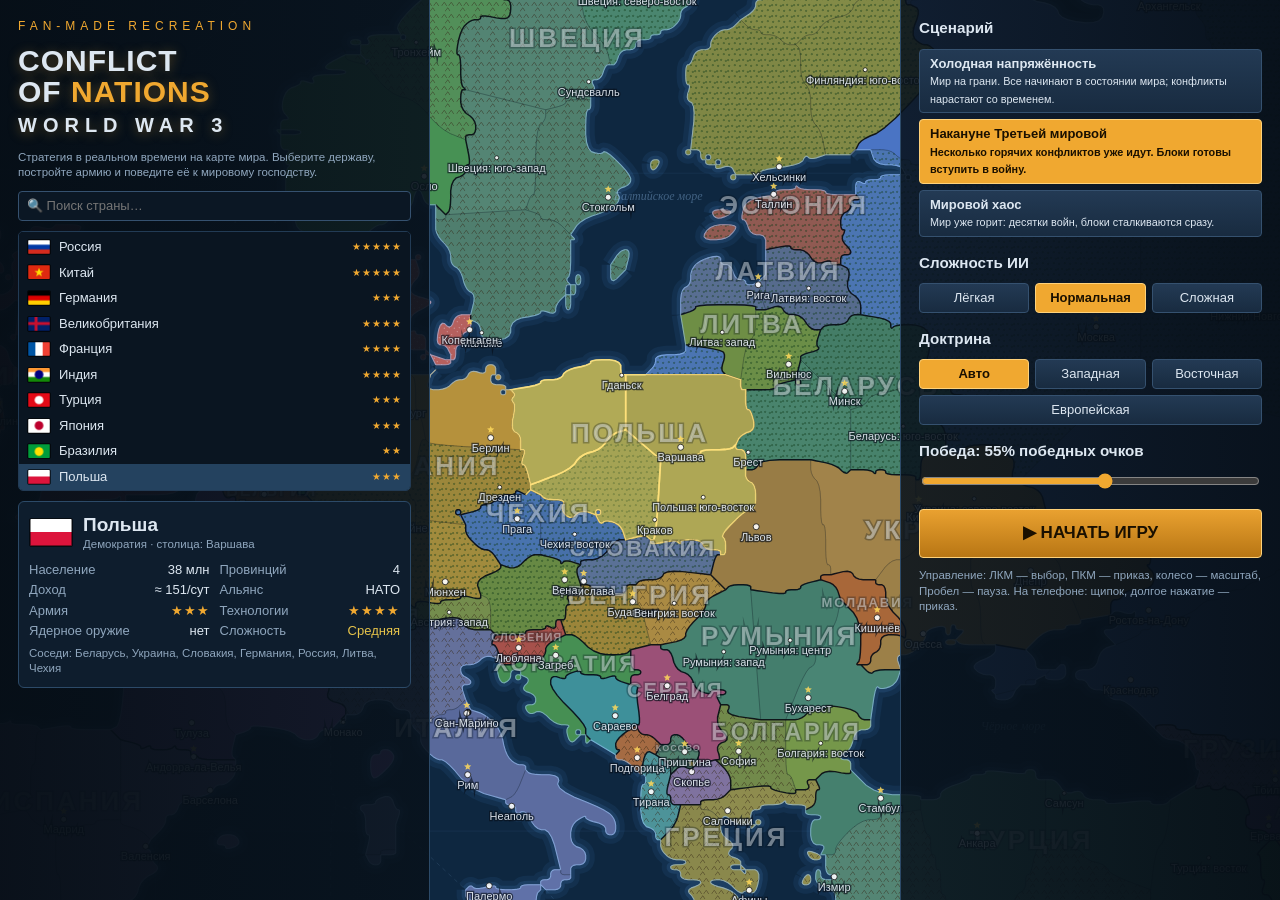
==== commit 9cfb00b6: "Espionage, doctrines, government effects, spec stealth, nuke fallout radius, speed-up, legends Co-Au" ====
--- a/index.html
+++ b/index.html
@@ -6,7 +6,7 @@
 <title>Conflict of Nations: World War 3 — клон</title>
 <link rel="icon" href="data:image/svg+xml,%3Csvg xmlns='http://www.w3.org/2000/svg' viewBox='0 0 32 32'%3E%3Ccircle cx='16' cy='16' r='15' fill='%230e2740' stroke='%23f0a830' stroke-width='2'/%3E%3Cpath d='M7 12l5-3 4 2 5-1 4 4-3 3-4-1-3 4-3-1-2-4z' fill='%235b8def'/%3E%3Ccircle cx='21' cy='20' r='4' fill='%23e0503c'/%3E%3C/svg%3E">
 <style>
-:root{--bg:#0a1420;--bg2:#101f30;--bg3:#16293e;--line:#27415c;--acc:#f0a830;--acc2:#ffd27a;--tx:#dde7f1;--tx2:#8fa6bd;--ok:#5fd35f;--bad:#e0503c;--warn:#e6c34a;--blue:#4a90e2}*{box-sizing:border-box;-webkit-tap-highlight-color:transparent}html,body{margin:0;height:100%;overflow:hidden;background:#06101a;color:var(--tx);font:13px/1.35 "Segoe UI",Roboto,"Helvetica Neue",Arial,sans-serif;user-select:none;-webkit-user-select:none}#map-wrap{position:fixed;inset:0;background:#0e2740}#map{display:block;touch-action:none;cursor:grab}#map.order{cursor:crosshair}.hidden{display:none!important}button{font:inherit;color:var(--tx);cursor:pointer}.btn{background:linear-gradient(#233a54,#182b40);border:1px solid #35516f;border-radius:4px;padding:5px 10px;color:var(--tx);transition:.12s}.btn:hover:not(:disabled){border-color:var(--acc);color:#fff;background:linear-gradient(#2c4968,#1d3550)}.btn:active:not(:disabled){transform:translateY(1px)}.btn:disabled{opacity:.42;cursor:not-allowed}.btn.pri{background:linear-gradient(#e9a130,#b87614);border-color:#ffd27a;color:#1a1000;font-weight:700}.btn.pri:hover:not(:disabled){background:linear-gradient(#ffb840,#c98418);color:#000}.btn.danger{background:linear-gradient(#8e2f24,#611d16);border-color:#d3604f}.btn.sm{padding:2px 7px;font-size:12px}.flag{width:24px;height:16px;border:1px solid rgba(0,0,0,.6);border-radius:2px;vertical-align:middle;object-fit:cover}.flag.lg{width:44px;height:29px}.uico{vertical-align:middle}#hud{position:fixed;inset:0;pointer-events:none}#hud>*{pointer-events:auto}#topbar{position:absolute;left:0;right:0;top:0;height:44px;background:linear-gradient(#142335,#0c1927);border-bottom:1px solid #2c4a68;display:flex;align-items:center;gap:6px;padding:0 6px;box-shadow:0 2px 10px rgba(0,0,0,.5);z-index:5}#tb-country{display:flex;align-items:center;gap:7px;padding:3px 10px 3px 4px;border-radius:4px;cursor:pointer;min-width:150px;border:1px solid transparent}#tb-country:hover{border-color:var(--acc)}#tb-country b{font-size:14px;display:block;line-height:1.1}#tb-country small{color:var(--tx2);font-size:11px}#tb-time{text-align:center;min-width:104px;line-height:1.15}#tb-time b{font-size:14px;letter-spacing:.5px}#tb-time small{color:var(--tx2)}#tb-speed{display:flex;gap:2px}#tb-speed button{width:28px;height:28px;border:1px solid #35516f;background:#16273a;border-radius:3px;padding:0;font-size:12px}#tb-speed button.on{background:var(--acc);color:#1a1000;border-color:var(--acc2)}#tb-res{display:flex;gap:3px;flex:1;overflow-x:auto;scrollbar-width:none}#tb-res::-webkit-scrollbar{display:none}.rchip{display:flex;align-items:center;gap:4px;background:#0f1d2d;border:1px solid #223b55;border-radius:4px;padding:2px 7px;white-space:nowrap;min-width:78px;cursor:pointer}.rchip:hover{border-color:var(--acc)}.rchip .v{font-weight:700;font-size:13px;line-height:1.05}.rchip .d{font-size:10.5px;line-height:1}.rchip .pos{color:var(--ok)}.rchip .neg{color:var(--bad)}.rchip.low .v{color:var(--bad)}#tb-right{display:flex;gap:4px}.ibtn{width:34px;height:32px;border:1px solid #35516f;background:#16273a;border-radius:4px;font-size:16px;padding:0;position:relative}.ibtn:hover{border-color:var(--acc)}.badge{position:absolute;top:-5px;right:-5px;background:var(--bad);color:#fff;border-radius:9px;font-size:10px;min-width:16px;height:16px;line-height:16px;text-align:center;padding:0 3px}#leftbar{position:absolute;left:0;top:44px;bottom:0;width:52px;background:linear-gradient(90deg,#0b1724,#0e1c2b);border-right:1px solid #223b55;display:flex;flex-direction:column;padding:6px 4px;gap:4px;z-index:4}#leftbar button{width:44px;height:46px;border:1px solid transparent;background:transparent;border-radius:5px;font-size:20px;display:flex;flex-direction:column;align-items:center;justify-content:center;line-height:1;padding:0}#leftbar button span{font-size:8.5px;color:var(--tx2);margin-top:3px;letter-spacing:.2px}#leftbar button:hover{background:#17293d;border-color:#35516f}#leftbar button.on{background:#1d3550;border-color:var(--acc)}.panel{position:absolute;background:linear-gradient(#10202f,#0b1825);border:1px solid #2c4a68;border-radius:6px;box-shadow:0 6px 24px rgba(0,0,0,.6);z-index:3}#goals{left:60px;top:52px;width:250px;padding:6px 9px;font-size:12px;background:rgba(10,22,34,.86);cursor:pointer}#goals h5{margin:0 0 4px;font-size:10.5px;letter-spacing:1px;text-transform:uppercase;color:var(--acc2);display:flex;justify-content:space-between}#goals .g{display:flex;gap:6px;padding:2px 0;color:var(--tx)}#goals .g.done{color:var(--tx2);text-decoration:line-through}#goals.min .g{display:none}#prov-panel{right:8px;top:52px;width:338px;max-height:calc(100% - 262px);overflow:auto}#prov-panel::-webkit-scrollbar,.scroll::-webkit-scrollbar{width:7px;height:7px}#prov-panel::-webkit-scrollbar-thumb,.scroll::-webkit-scrollbar-thumb{background:#2c4a68;border-radius:4px}.ph{display:flex;align-items:center;gap:8px;padding:8px 10px;border-bottom:1px solid #223b55;background:linear-gradient(#17304a,#10243a);position:sticky;top:0;z-index:2}.ph h3{margin:0;font-size:15px;flex:1;line-height:1.15}.ph small{color:var(--tx2);display:block;font-size:11px}.ph .x{width:24px;height:24px;padding:0;border:0;background:transparent;font-size:16px;color:var(--tx2)}.ph .x:hover{color:#fff}.sec{padding:7px 10px;border-bottom:1px solid #1b3047}.sec h4{margin:0 0 5px;font-size:11px;text-transform:uppercase;letter-spacing:1px;color:var(--tx2)}.grid2{display:grid;grid-template-columns:1fr 1fr;gap:3px 10px}.kv{display:flex;justify-content:space-between;gap:6px}.kv span:first-child{color:var(--tx2)}.bldgrid{display:grid;grid-template-columns:1fr 1fr;gap:5px}.bld{background:#0f1e2f;border:1px solid #223b55;border-radius:4px;padding:4px 6px;display:flex;flex-direction:column;gap:3px;position:relative}.bld:hover{border-color:#3a5d82}.bld .t{display:flex;align-items:center;gap:5px;font-size:12px}.bld .pips{display:flex;gap:2px}.pip{width:9px;height:6px;background:#1f3349;border-radius:1px}.pip.on{background:var(--acc)}.bld .bar{height:4px;background:#1f3349;border-radius:2px;overflow:hidden}.bld .bar i{display:block;height:100%;background:var(--ok)}.bld .go{position:absolute;right:4px;top:4px}.ugrid{display:grid;grid-template-columns:1fr 1fr;gap:4px}.ubtn{display:flex;align-items:center;gap:6px;background:#0f1e2f;border:1px solid #223b55;border-radius:4px;padding:3px 6px;text-align:left;font-size:12px;width:100%}.ubtn:hover:not(:disabled){border-color:var(--acc)}.ubtn:disabled{opacity:.4}.ubtn small{display:block;color:var(--tx2);font-size:10px}.costs{display:inline-flex;gap:5px;flex-wrap:wrap;font-size:11px}.costs i{font-style:normal;white-space:nowrap}.costs .no{color:var(--bad)}.q{display:flex;align-items:center;gap:6px;margin:2px 0;font-size:12px}.q .bar{flex:1;height:5px;background:#1f3349;border-radius:3px;overflow:hidden}.q .bar i{display:block;height:100%;background:var(--blue)}.ulist{display:flex;flex-wrap:wrap;gap:4px}.uchip{display:flex;align-items:center;gap:4px;padding:2px 6px;background:#12263a;border:1px solid #2a4562;border-radius:4px;cursor:pointer;font-size:12px}.uchip:hover{border-color:var(--acc)}.uchip.sel{border-color:var(--acc2);background:#2a3d20}.hp{display:inline-block;width:26px;height:4px;background:#243a52;border-radius:2px;vertical-align:middle;overflow:hidden}.hp i{display:block;height:100%}#unit-panel{left:330px;bottom:30px;width:min(620px,calc(100% - 700px));min-width:330px;padding:0}#unit-panel .body{padding:7px 10px;display:flex;flex-wrap:wrap;gap:6px;align-items:flex-start;max-height:150px;overflow:auto}#unit-panel .acts{padding:6px 10px;border-top:1px solid #1b3047;display:flex;flex-wrap:wrap;gap:5px}.card{display:flex;gap:6px;align-items:center;background:#12263a;border:1px solid #2a4562;border-radius:5px;padding:3px 7px;flex:0 0 auto}#mini-wrap{position:absolute;left:58px;bottom:6px;z-index:4;display:none}#mini{display:block;border:2px solid #2c4a68;border-radius:3px;width:230px;height:auto;background:#0e2740;box-shadow:0 2px 10px rgba(0,0,0,.6)}#mapmodes{position:absolute;right:-34px;bottom:0;display:flex;flex-direction:column;gap:2px}#mapmodes button{width:26px;height:24px;font-size:13px;padding:0;background:#16273a;border:1px solid #35516f;border-radius:3px}#mapmodes button.on{border-color:var(--acc);background:#2a4262}#ticker{position:absolute;left:260px;right:360px;bottom:4px;height:22px;background:rgba(8,16,26,.8);border:1px solid #223b55;border-radius:11px;padding:0 12px;line-height:20px;overflow:hidden;white-space:nowrap;text-overflow:ellipsis;cursor:pointer;font-size:12px;z-index:4}#toasts{position:absolute;top:52px;left:50%;transform:translateX(-50%);display:flex;flex-direction:column;gap:5px;align-items:center;pointer-events:none;z-index:9;max-width:70%}.toast{background:rgba(10,22,34,.94);border:1px solid #35516f;border-left:4px solid var(--acc);border-radius:4px;padding:6px 12px;font-size:12.5px;box-shadow:0 4px 14px rgba(0,0,0,.5);animation:tin .25s;pointer-events:auto;cursor:pointer}.toast.war{border-left-color:var(--bad)}.toast.good{border-left-color:var(--ok)}.toast.nuke{border-color:#ffdf3a;border-left-color:#ff3a1a;background:rgba(60,10,6,.95);font-weight:700}@keyframes tin{from{opacity:0;transform:translateY(-8px)}}#order-hint{position:absolute;top:52px;left:50%;transform:translateX(-50%);background:rgba(240,168,48,.95);color:#1a1000;padding:5px 14px;border-radius:14px;font-weight:700;z-index:8;pointer-events:none}#tooltip{position:fixed;z-index:50;background:rgba(7,15,24,.97);border:1px solid #3a5d82;border-radius:5px;padding:6px 9px;font-size:12px;max-width:300px;pointer-events:none;box-shadow:0 4px 14px rgba(0,0,0,.6)}#modal-back{position:fixed;inset:0;background:rgba(2,8,14,.62);z-index:20;display:flex;align-items:center;justify-content:center}#modal{background:linear-gradient(#112133,#0a1622);border:1px solid #3a5d82;border-radius:8px;box-shadow:0 10px 50px rgba(0,0,0,.8);width:min(1080px,96vw);height:min(660px,92vh);display:flex;flex-direction:column;overflow:hidden}#modal.sm{width:min(520px,94vw);height:auto;max-height:90vh}.mh{display:flex;align-items:center;gap:10px;padding:10px 14px;background:linear-gradient(#1a3550,#122840);border-bottom:1px solid #2c4a68}.mh h2{margin:0;font-size:17px;flex:1;letter-spacing:.5px}.tabs{display:flex;gap:2px;padding:6px 10px 0;background:#0d1b2a;border-bottom:1px solid #223b55;overflow-x:auto}.tabs button{background:transparent;border:1px solid transparent;border-bottom:0;padding:6px 14px;border-radius:5px 5px 0 0;color:var(--tx2);white-space:nowrap}.tabs button.on{background:#16293e;color:#fff;border-color:#2c4a68}.mb{flex:1;overflow:auto;padding:12px 14px}.row{display:flex;gap:10px;align-items:center}table.t{border-collapse:collapse;width:100%}table.t th{text-align:left;color:var(--tx2);font-weight:600;font-size:11px;text-transform:uppercase;padding:4px 8px;border-bottom:1px solid #27415c;position:sticky;top:0;background:#0f1e2f;cursor:pointer}table.t td{padding:4px 8px;border-bottom:1px solid #16293e}table.t tr:hover td{background:#14283c}table.t tr.me td{background:#1c3a24}.bar2{height:7px;background:#1f3349;border-radius:4px;overflow:hidden;min-width:60px}.bar2 i{display:block;height:100%}.cols{display:grid;grid-template-columns:repeat(5,minmax(190px,1fr));gap:10px;min-width:1000px}.col h4{margin:0 0 6px;color:var(--acc2);font-size:12px;text-transform:uppercase;letter-spacing:1px}.rcard{background:#102033;border:1px solid #223b55;border-radius:5px;padding:7px;margin-bottom:6px;font-size:12px}.rcard:hover{border-color:#3a5d82}.rcard .tt{display:flex;align-items:center;gap:6px;font-weight:600;margin-bottom:3px}.rcard p{margin:3px 0;color:var(--tx2);font-size:11.5px}.rcur{background:#142b44;border:1px solid var(--blue)}.split{display:grid;grid-template-columns:300px 1fr;gap:12px;height:100%}.split>div{min-height:0;overflow:auto}.dlist .it{display:flex;align-items:center;gap:7px;padding:4px 6px;border-radius:4px;cursor:pointer;border:1px solid transparent}.dlist .it:hover{background:#16293e}.dlist .it.on{background:#1d3550;border-color:var(--acc)}.relbar{width:54px}.pill{display:inline-block;padding:1px 7px;border-radius:9px;font-size:11px;background:#1f3349}.pill.war{background:#7a2219}.pill.ally{background:#1e5a3a}.pill.acc{background:#35516f}input[type=text],input[type=number],select{background:#0b1724;border:1px solid #35516f;border-radius:4px;color:var(--tx);padding:5px 8px;font:inherit;user-select:text;-webkit-user-select:text}input[type=range]{accent-color:var(--acc)}#start{position:fixed;inset:0;z-index:30;display:flex;pointer-events:none}#start>*{pointer-events:auto}.stl{width:min(430px,100%);background:linear-gradient(90deg,rgba(6,14,22,.97),rgba(8,18,28,.9));border-right:1px solid #2c4a68;padding:18px;display:flex;flex-direction:column;gap:10px;overflow:auto}.logo{font-size:12px;letter-spacing:5px;color:var(--acc);margin:0}.title{font-size:30px;font-weight:800;line-height:1.02;margin:2px 0;letter-spacing:1px;text-shadow:0 2px 12px rgba(240,168,48,.35)}.title em{font-style:normal;color:var(--acc)}.str{margin-left:auto;width:min(380px,100%);background:linear-gradient(270deg,rgba(6,14,22,.96),rgba(8,18,28,.88));border-left:1px solid #2c4a68;padding:18px;display:flex;flex-direction:column;gap:10px;overflow:auto}.clist{flex:0 0 auto;min-height:130px;max-height:260px;overflow:auto;border:1px solid #223b55;border-radius:5px;background:#0a1521}.clist .it{display:flex;align-items:center;gap:8px;padding:4px 8px;cursor:pointer}.clist .it:hover{background:#16293e}.clist .it.on{background:#24425f}.cardc{background:#0e1d2d;border:1px solid #2c4a68;border-radius:6px;padding:10px}.stars{color:var(--acc);letter-spacing:1px}.stars s{color:#2c4058;text-decoration:none}.opt{display:flex;gap:6px;flex-wrap:wrap}.opt button{flex:1;min-width:90px}.opt button.on{background:var(--acc);color:#1a1000;border-color:var(--acc2);font-weight:700}.note{color:var(--tx2);font-size:11.5px}.over{position:fixed;inset:0;z-index:40;background:rgba(0,0,0,.78);display:flex;align-items:center;justify-content:center;flex-direction:column;gap:14px;text-align:center}.over h1{font-size:46px;margin:0;letter-spacing:4px}@media (max-width:900px){#unit-panel{left:330px;width:auto;right:360px;min-width:0}}@media (max-width:760px){#goals{display:none}#topbar{height:40px;gap:3px;padding:0 3px}#tb-country{min-width:0;padding:2px}#tb-country div{display:none}.flag.lg{width:34px;height:23px}#tb-time{min-width:62px}#tb-time b{font-size:11.5px}#tb-time small{font-size:10px}#tb-speed button{width:25px;height:27px;font-size:11px}#tb-res{position:fixed;left:0;right:0;top:40px;height:36px;background:rgba(10,20,32,.93);padding:3px 4px;z-index:4;border-bottom:1px solid #223b55;flex:none}.rchip{min-width:62px;padding:1px 4px}.ibtn{width:30px;height:28px}#leftbar{top:76px;width:42px;padding:4px 2px}#leftbar button{width:38px;height:40px;font-size:17px}#leftbar button span{display:none}#mini-wrap{display:none!important}#prov-panel{left:42px;right:0;top:auto;bottom:0;width:auto;max-height:46%;border-radius:10px 10px 0 0}#unit-panel{left:42px;right:0;bottom:0;width:auto;min-width:0;border-radius:10px 10px 0 0}body.usel #prov-panel{display:none}#modal{width:100vw;height:100vh;max-height:none;border-radius:0}#modal.sm{width:96vw;height:auto;max-height:92vh;border-radius:8px}#toasts{top:80px;max-width:92%}#order-hint{top:80px;font-size:12px}.cols{min-width:900px}.stl,.str{width:100%}#start{flex-direction:column;overflow:auto;background:rgba(6,14,22,.55)}.stl{border-right:0;overflow:visible}.str{margin-left:0;border-left:0;overflow:visible}.clist{max-height:32vh}.title{font-size:24px}}
+:root{--bg:#0a1420;--bg2:#101f30;--bg3:#16293e;--line:#27415c;--acc:#f0a830;--acc2:#ffd27a;--tx:#dde7f1;--tx2:#8fa6bd;--ok:#5fd35f;--bad:#e0503c;--warn:#e6c34a;--blue:#4a90e2}*{box-sizing:border-box;-webkit-tap-highlight-color:transparent}html,body{margin:0;height:100%;overflow:hidden;background:#06101a;color:var(--tx);font:13px/1.35 "Segoe UI",Roboto,"Helvetica Neue",Arial,sans-serif;user-select:none;-webkit-user-select:none}#map-wrap{position:fixed;inset:0;background:#0e2740}#map{display:block;touch-action:none;cursor:grab}#map.order{cursor:crosshair}.hidden{display:none!important}button{font:inherit;color:var(--tx);cursor:pointer}.btn{background:linear-gradient(#233a54,#182b40);border:1px solid #35516f;border-radius:4px;padding:5px 10px;color:var(--tx);transition:.12s}.btn:hover:not(:disabled){border-color:var(--acc);color:#fff;background:linear-gradient(#2c4968,#1d3550)}.btn:active:not(:disabled){transform:translateY(1px)}.btn:disabled{opacity:.42;cursor:not-allowed}.btn.pri{background:linear-gradient(#e9a130,#b87614);border-color:#ffd27a;color:#1a1000;font-weight:700}.btn.pri:hover:not(:disabled){background:linear-gradient(#ffb840,#c98418);color:#000}.btn.danger{background:linear-gradient(#8e2f24,#611d16);border-color:#d3604f}.btn.sm{padding:2px 7px;font-size:12px}.flag{width:24px;height:16px;border:1px solid rgba(0,0,0,.6);border-radius:2px;vertical-align:middle;object-fit:cover}.flag.lg{width:44px;height:29px}.uico{vertical-align:middle}#hud{position:fixed;inset:0;pointer-events:none}#hud>*{pointer-events:auto}#topbar{position:absolute;left:0;right:0;top:0;height:44px;background:linear-gradient(#142335,#0c1927);border-bottom:1px solid #2c4a68;display:flex;align-items:center;gap:6px;padding:0 6px;box-shadow:0 2px 10px rgba(0,0,0,.5);z-index:5}#tb-country{display:flex;align-items:center;gap:7px;padding:3px 10px 3px 4px;border-radius:4px;cursor:pointer;min-width:150px;border:1px solid transparent}#tb-country:hover{border-color:var(--acc)}#tb-country b{font-size:14px;display:block;line-height:1.1}#tb-country small{color:var(--tx2);font-size:11px}#tb-time{text-align:center;min-width:104px;line-height:1.15}#tb-time b{font-size:14px;letter-spacing:.5px}#tb-time small{color:var(--tx2)}#tb-speed{display:flex;gap:2px}#tb-speed button{width:28px;height:28px;border:1px solid #35516f;background:#16273a;border-radius:3px;padding:0;font-size:12px}#tb-speed button.on{background:var(--acc);color:#1a1000;border-color:var(--acc2)}#tb-res{display:flex;gap:3px;flex:1;overflow-x:auto;scrollbar-width:none}#tb-res::-webkit-scrollbar{display:none}.rchip{display:flex;align-items:center;gap:4px;background:#0f1d2d;border:1px solid #223b55;border-radius:4px;padding:2px 7px;white-space:nowrap;min-width:78px;cursor:pointer}.rchip:hover{border-color:var(--acc)}.rchip .v{font-weight:700;font-size:13px;line-height:1.05}.rchip .d{font-size:10.5px;line-height:1}.rchip .pos{color:var(--ok)}.rchip .neg{color:var(--bad)}.rchip.low .v{color:var(--bad)}#tb-right{display:flex;gap:4px}.ibtn{width:34px;height:32px;border:1px solid #35516f;background:#16273a;border-radius:4px;font-size:16px;padding:0;position:relative}.ibtn:hover{border-color:var(--acc)}.badge{position:absolute;top:-5px;right:-5px;background:var(--bad);color:#fff;border-radius:9px;font-size:10px;min-width:16px;height:16px;line-height:16px;text-align:center;padding:0 3px}#leftbar{position:absolute;left:0;top:44px;bottom:0;width:52px;background:linear-gradient(90deg,#0b1724,#0e1c2b);border-right:1px solid #223b55;display:flex;flex-direction:column;padding:6px 4px;gap:4px;z-index:4}#leftbar button{width:44px;height:46px;border:1px solid transparent;background:transparent;border-radius:5px;font-size:20px;display:flex;flex-direction:column;align-items:center;justify-content:center;line-height:1;padding:0}#leftbar button span{font-size:8.5px;color:var(--tx2);margin-top:3px;letter-spacing:.2px}#leftbar button:hover{background:#17293d;border-color:#35516f}#leftbar button.on{background:#1d3550;border-color:var(--acc)}.panel{position:absolute;background:linear-gradient(#10202f,#0b1825);border:1px solid #2c4a68;border-radius:6px;box-shadow:0 6px 24px rgba(0,0,0,.6);z-index:3}#goals{left:60px;top:52px;width:250px;padding:6px 9px;font-size:12px;background:rgba(10,22,34,.86);cursor:pointer}#goals h5{margin:0 0 4px;font-size:10.5px;letter-spacing:1px;text-transform:uppercase;color:var(--acc2);display:flex;justify-content:space-between}#goals .g{display:flex;gap:6px;padding:2px 0;color:var(--tx)}#goals .g.done{color:var(--tx2);text-decoration:line-through}#goals.min .g{display:none}#prov-panel{right:8px;top:52px;width:338px;max-height:calc(100% - 262px);overflow:auto}#prov-panel::-webkit-scrollbar,.scroll::-webkit-scrollbar{width:7px;height:7px}#prov-panel::-webkit-scrollbar-thumb,.scroll::-webkit-scrollbar-thumb{background:#2c4a68;border-radius:4px}.ph{display:flex;align-items:center;gap:8px;padding:8px 10px;border-bottom:1px solid #223b55;background:linear-gradient(#17304a,#10243a);position:sticky;top:0;z-index:2}.ph h3{margin:0;font-size:15px;flex:1;line-height:1.15}.ph small{color:var(--tx2);display:block;font-size:11px}.ph .x{width:24px;height:24px;padding:0;border:0;background:transparent;font-size:16px;color:var(--tx2)}.ph .x:hover{color:#fff}.sec{padding:7px 10px;border-bottom:1px solid #1b3047}.sec h4{margin:0 0 5px;font-size:11px;text-transform:uppercase;letter-spacing:1px;color:var(--tx2)}.grid2{display:grid;grid-template-columns:1fr 1fr;gap:3px 10px}.kv{display:flex;justify-content:space-between;gap:6px}.kv span:first-child{color:var(--tx2)}.bldgrid{display:grid;grid-template-columns:1fr 1fr;gap:5px}.bld{background:#0f1e2f;border:1px solid #223b55;border-radius:4px;padding:4px 6px;display:flex;flex-direction:column;gap:3px;position:relative}.bld:hover{border-color:#3a5d82}.bld .t{display:flex;align-items:center;gap:5px;font-size:12px}.bld .pips{display:flex;gap:2px}.pip{width:9px;height:6px;background:#1f3349;border-radius:1px}.pip.on{background:var(--acc)}.bld .bar{height:4px;background:#1f3349;border-radius:2px;overflow:hidden}.bld .bar i{display:block;height:100%;background:var(--ok)}.bld .go{position:absolute;right:4px;top:4px}.ugrid{display:grid;grid-template-columns:1fr 1fr;gap:4px}.ubtn{display:flex;align-items:center;gap:6px;background:#0f1e2f;border:1px solid #223b55;border-radius:4px;padding:3px 6px;text-align:left;font-size:12px;width:100%}.ubtn:hover:not(:disabled){border-color:var(--acc)}.ubtn:disabled{opacity:.4}.ubtn small{display:block;color:var(--tx2);font-size:10px}.costs{display:inline-flex;gap:5px;flex-wrap:wrap;font-size:11px}.costs i{font-style:normal;white-space:nowrap}.costs .no{color:var(--bad)}.q{display:flex;align-items:center;gap:6px;margin:2px 0;font-size:12px}.q .bar{flex:1;height:5px;background:#1f3349;border-radius:3px;overflow:hidden}.q .bar i{display:block;height:100%;background:var(--blue)}.ulist{display:flex;flex-wrap:wrap;gap:4px}.uchip{display:flex;align-items:center;gap:4px;padding:2px 6px;background:#12263a;border:1px solid #2a4562;border-radius:4px;cursor:pointer;font-size:12px}.uchip:hover{border-color:var(--acc)}.uchip.sel{border-color:var(--acc2);background:#2a3d20}.hp{display:inline-block;width:26px;height:4px;background:#243a52;border-radius:2px;vertical-align:middle;overflow:hidden}.hp i{display:block;height:100%}#unit-panel{left:330px;bottom:30px;width:min(620px,calc(100% - 700px));min-width:330px;padding:0}#unit-panel .body{padding:7px 10px;display:flex;flex-wrap:wrap;gap:6px;align-items:flex-start;max-height:150px;overflow:auto}#unit-panel .acts{padding:6px 10px;border-top:1px solid #1b3047;display:flex;flex-wrap:wrap;gap:5px}.card{display:flex;gap:6px;align-items:center;background:#12263a;border:1px solid #2a4562;border-radius:5px;padding:3px 7px;flex:0 0 auto}#mini-wrap{position:absolute;left:58px;bottom:6px;z-index:4;display:none}#mini{display:block;border:2px solid #2c4a68;border-radius:3px;width:230px;height:auto;background:#0e2740;box-shadow:0 2px 10px rgba(0,0,0,.6)}#mapmodes{position:absolute;right:-34px;bottom:0;display:flex;flex-direction:column;gap:2px}#mapmodes button{width:26px;height:24px;font-size:13px;padding:0;background:#16273a;border:1px solid #35516f;border-radius:3px}#mapmodes button.on{border-color:var(--acc);background:#2a4262}#legend{left:330px;bottom:30px;padding:6px 10px;font-size:11.5px;min-width:190px;background:rgba(10,22,34,.9);pointer-events:none}#legend .lg{display:flex;align-items:center;gap:6px;margin:2px 0}#legend i{display:inline-block;width:14px;height:10px;border-radius:2px}#legend .grad{height:8px;border-radius:4px;margin:4px 0 2px}#ticker{position:absolute;left:330px;right:360px;bottom:4px;height:22px;background:rgba(8,16,26,.8);border:1px solid #223b55;border-radius:11px;padding:0 12px;line-height:20px;overflow:hidden;white-space:nowrap;text-overflow:ellipsis;cursor:pointer;font-size:12px;z-index:4}#toasts{position:absolute;top:52px;left:50%;transform:translateX(-50%);display:flex;flex-direction:column;gap:5px;align-items:center;pointer-events:none;z-index:9;max-width:70%}.toast{background:rgba(10,22,34,.94);border:1px solid #35516f;border-left:4px solid var(--acc);border-radius:4px;padding:6px 12px;font-size:12.5px;box-shadow:0 4px 14px rgba(0,0,0,.5);animation:tin .25s;pointer-events:auto;cursor:pointer}.toast.war{border-left-color:var(--bad)}.toast.good{border-left-color:var(--ok)}.toast.nuke{border-color:#ffdf3a;border-left-color:#ff3a1a;background:rgba(60,10,6,.95);font-weight:700}@keyframes tin{from{opacity:0;transform:translateY(-8px)}}#order-hint{position:absolute;top:52px;left:50%;transform:translateX(-50%);background:rgba(240,168,48,.95);color:#1a1000;padding:5px 14px;border-radius:14px;font-weight:700;z-index:8;pointer-events:none}#tooltip{position:fixed;z-index:50;background:rgba(7,15,24,.97);border:1px solid #3a5d82;border-radius:5px;padding:6px 9px;font-size:12px;max-width:300px;pointer-events:none;box-shadow:0 4px 14px rgba(0,0,0,.6)}#modal-back{position:fixed;inset:0;background:rgba(2,8,14,.62);z-index:20;display:flex;align-items:center;justify-content:center}#modal{background:linear-gradient(#112133,#0a1622);border:1px solid #3a5d82;border-radius:8px;box-shadow:0 10px 50px rgba(0,0,0,.8);width:min(1080px,96vw);height:min(660px,92vh);display:flex;flex-direction:column;overflow:hidden}#modal.sm{width:min(520px,94vw);height:auto;max-height:90vh}.mh{display:flex;align-items:center;gap:10px;padding:10px 14px;background:linear-gradient(#1a3550,#122840);border-bottom:1px solid #2c4a68}.mh h2{margin:0;font-size:17px;flex:1;letter-spacing:.5px}.tabs{display:flex;gap:2px;padding:6px 10px 0;background:#0d1b2a;border-bottom:1px solid #223b55;overflow-x:auto}.tabs button{background:transparent;border:1px solid transparent;border-bottom:0;padding:6px 14px;border-radius:5px 5px 0 0;color:var(--tx2);white-space:nowrap}.tabs button.on{background:#16293e;color:#fff;border-color:#2c4a68}.mb{flex:1;overflow:auto;padding:12px 14px}.row{display:flex;gap:10px;align-items:center}table.t{border-collapse:collapse;width:100%}table.t th{text-align:left;color:var(--tx2);font-weight:600;font-size:11px;text-transform:uppercase;padding:4px 8px;border-bottom:1px solid #27415c;position:sticky;top:0;background:#0f1e2f;cursor:pointer}table.t td{padding:4px 8px;border-bottom:1px solid #16293e}table.t tr:hover td{background:#14283c}table.t tr.me td{background:#1c3a24}.bar2{height:7px;background:#1f3349;border-radius:4px;overflow:hidden;min-width:60px}.bar2 i{display:block;height:100%}.cols{display:grid;grid-template-columns:repeat(5,minmax(190px,1fr));gap:10px;min-width:1000px}.col h4{margin:0 0 6px;color:var(--acc2);font-size:12px;text-transform:uppercase;letter-spacing:1px}.rcard{background:#102033;border:1px solid #223b55;border-radius:5px;padding:7px;margin-bottom:6px;font-size:12px}.rcard:hover{border-color:#3a5d82}.rcard .tt{display:flex;align-items:center;gap:6px;font-weight:600;margin-bottom:3px}.rcard p{margin:3px 0;color:var(--tx2);font-size:11.5px}.rcur{background:#142b44;border:1px solid var(--blue)}.split{display:grid;grid-template-columns:300px 1fr;gap:12px;height:100%}.split>div{min-height:0;overflow:auto}.dlist .it{display:flex;align-items:center;gap:7px;padding:4px 6px;border-radius:4px;cursor:pointer;border:1px solid transparent}.dlist .it:hover{background:#16293e}.dlist .it.on{background:#1d3550;border-color:var(--acc)}.relbar{width:54px}.pill{display:inline-block;padding:1px 7px;border-radius:9px;font-size:11px;background:#1f3349}.pill.war{background:#7a2219}.pill.ally{background:#1e5a3a}.pill.acc{background:#35516f}input[type=text],input[type=number],select{background:#0b1724;border:1px solid #35516f;border-radius:4px;color:var(--tx);padding:5px 8px;font:inherit;user-select:text;-webkit-user-select:text}input[type=range]{accent-color:var(--acc)}#start{position:fixed;inset:0;z-index:30;display:flex;pointer-events:none}#start>*{pointer-events:auto}.stl{width:min(430px,100%);background:linear-gradient(90deg,rgba(6,14,22,.97),rgba(8,18,28,.9));border-right:1px solid #2c4a68;padding:18px;display:flex;flex-direction:column;gap:10px;overflow:auto}.logo{font-size:12px;letter-spacing:5px;color:var(--acc);margin:0}.title{font-size:30px;font-weight:800;line-height:1.02;margin:2px 0;letter-spacing:1px;text-shadow:0 2px 12px rgba(240,168,48,.35)}.title em{font-style:normal;color:var(--acc)}.str{margin-left:auto;width:min(380px,100%);background:linear-gradient(270deg,rgba(6,14,22,.96),rgba(8,18,28,.88));border-left:1px solid #2c4a68;padding:18px;display:flex;flex-direction:column;gap:10px;overflow:auto}.clist{flex:0 0 auto;min-height:130px;max-height:260px;overflow:auto;border:1px solid #223b55;border-radius:5px;background:#0a1521}.clist .it{display:flex;align-items:center;gap:8px;padding:4px 8px;cursor:pointer}.clist .it:hover{background:#16293e}.clist .it.on{background:#24425f}.cardc{background:#0e1d2d;border:1px solid #2c4a68;border-radius:6px;padding:10px}.stars{color:var(--acc);letter-spacing:1px}.stars s{color:#2c4058;text-decoration:none}.opt{display:flex;gap:6px;flex-wrap:wrap}.opt button{flex:1;min-width:90px}.opt button.on{background:var(--acc);color:#1a1000;border-color:var(--acc2);font-weight:700}.note{color:var(--tx2);font-size:11.5px}.over{position:fixed;inset:0;z-index:40;background:rgba(0,0,0,.78);display:flex;align-items:center;justify-content:center;flex-direction:column;gap:14px;text-align:center}.over h1{font-size:46px;margin:0;letter-spacing:4px}@media (max-width:900px){#unit-panel{left:330px;width:auto;right:360px;min-width:0}}@media (max-width:760px){#goals{display:none}#topbar{height:40px;gap:3px;padding:0 3px}#tb-country{min-width:0;padding:2px}#tb-country div{display:none}.flag.lg{width:34px;height:23px}#tb-time{min-width:62px}#tb-time b{font-size:11.5px}#tb-time small{font-size:10px}#tb-speed button{width:30px;height:32px;font-size:11px}#legend{left:48px;bottom:auto;top:84px}#tb-res{position:fixed;left:0;right:0;top:40px;height:36px;background:rgba(10,20,32,.93);padding:3px 4px;z-index:4;border-bottom:1px solid #223b55;flex:none}.rchip{min-width:62px;padding:1px 4px}.ibtn{width:30px;height:28px}#leftbar{top:76px;width:42px;padding:4px 2px}#leftbar button{width:38px;height:40px;font-size:17px}#leftbar button span{display:none}#mini-wrap{display:none!important}#prov-panel{left:42px;right:0;top:auto;bottom:0;width:auto;max-height:42%;border-radius:10px 10px 0 0}#unit-panel{left:42px;right:0;bottom:0;width:auto;min-width:0;border-radius:10px 10px 0 0}body.usel #prov-panel{display:none}#modal{width:100vw;height:100vh;max-height:none;border-radius:0}#modal.sm{width:96vw;height:auto;max-height:92vh;border-radius:8px}#toasts{top:80px;max-width:92%}#order-hint{top:80px;font-size:12px}.cols{min-width:900px}.stl,.str{width:100%}#start{flex-direction:column;overflow:auto;background:rgba(6,14,22,.55)}.stl{border-right:0;overflow:visible}.str{margin-left:0;border-left:0;overflow:visible}.clist{max-height:32vh}.title{font-size:24px}}
 </style>
 </head>
 <body>
@@ -20,13 +20,14 @@
   <div id="prov-panel" class="panel hidden"></div>
   <div id="unit-panel" class="panel hidden"></div>
   <div id="mini-wrap"><canvas id="mini" width="460" height="227"></canvas><div id="mapmodes"></div></div>
+  <div id="legend" class="panel hidden"></div>
   <div id="ticker"></div>
 </div>
 <div id="modal-back" class="hidden"><div id="modal"></div></div>
 <div id="start"></div>
 <div id="tooltip" class="hidden"></div>
 <script>
-const WORLD={W:1800,H:887,RES:5,countries:[{key:"ZWE",n:"Зимбабве",cap:0,pop:14645468,gdp:21440,gov:"autocracy",mil:2,tech:1,nukes:0,oil:0,ore:4,rare:2,food:2,ind:2,bloc:"NONE",agg:1,rivals:[],flag:"h:#006400,#ffd200,#000000,#ffd200,#006400|tri:#ffffff"},{key:"ZMB",n:"Замбия",cap:5,pop:17861030,gdp:23309,gov:"democracy",mil:1,tech:1,nukes:0,oil:0,ore:4,rare:2,food:2,ind:1,bloc:"NONE",agg:1,rivals:[],flag:"h:#198a00,#198a00,#198a00,#de2010,#000000"},{key:"YEM",n:"Йемен",cap:8,pop:29161922,gdp:22581,gov:"autocracy",mil:2,tech:1,nukes:0,oil:1,ore:0,rare:0,food:1,ind:1,bloc:"ARAB",agg:2,rivals:["SAU"],flag:"h:#ce1126,#ffffff,#000000"},{key:"VNM",n:"Вьетнам",cap:12,pop:96462106,gdp:261921,gov:"communist",mil:4,tech:2,nukes:0,oil:1,ore:3,rare:3,food:4,ind:3,bloc:"NONE",agg:2,rivals:["CH1"],flag:"plain:#da251d|star:#ffff00"},{key:"VEN",n:"Венесуэла",cap:15,pop:28515829,gdp:482359,gov:"autocracy",mil:3,tech:2,nukes:0,oil:4,ore:2,rare:1,food:1,ind:1,bloc:"CHINA",agg:2,rivals:["GUY"],flag:"h:#ffcc00,#00247d,#cf142b|star:#ffffff"},{key:"VUT",n:"Вануату",cap:18,pop:299882,gdp:934,gov:"democracy",mil:1,tech:1,nukes:0,oil:0,ore:0,rare:0,food:2,ind:1,bloc:"NONE",agg:1,rivals:[],flag:"h:#d21034,#009543|tri:#000000"},{key:"UZB",n:"Узбекистан",cap:19,pop:33580650,gdp:57921,gov:"autocracy",mil:3,tech:2,nukes:0,oil:2,ore:3,rare:2,food:2,ind:2,bloc:"NONE",agg:1,rivals:[],flag:"h:#0099b5,#ce1126,#ffffff,#ce1126,#1eb53a"},{key:"URY",n:"Уругвай",cap:24,pop:3461734,gdp:56045,gov:"democracy",mil:2,tech:2,nukes:0,oil:0,ore:0,rare:0,food:3,ind:2,bloc:"NONE",agg:1,rivals:[],flag:"h:#ffffff,#0038a8,#ffffff,#0038a8,#ffffff|canton:#fcd116"},{key:"FSM",n:"Микронезия",cap:25,pop:113815,gdp:401,gov:"democracy",mil:1,tech:1,nukes:0,oil:0,ore:0,rare:0,food:1,ind:1,bloc:"NONE",agg:1,rivals:[],flag:"plain:#75aadb|star:#ffffff"},{key:"MHL",n:"Маршалловы Острова",cap:26,pop:58791,gdp:221,gov:"democracy",mil:1,tech:1,nukes:0,oil:0,ore:0,rare:0,food:1,ind:1,bloc:"NONE",agg:1,rivals:[],flag:"plain:#003893|star:#ffffff"},{key:"US1",n:"США",cap:35,pop:331819670,gdp:21549948,gov:"democracy",mil:10,tech:5,nukes:1,oil:4,ore:3,rare:3,food:5,ind:5,bloc:"NATO",agg:3,rivals:["CH1","RUS","IRN","PRK"],flag:"h:#b22234,#ffffff,#b22234,#ffffff,#b22234,#ffffff,#b22234|canton:#3c3b6e"},{key:"GB1",n:"Великобритания",cap:63,pop:67317064,gdp:2860494,gov:"democracy",mil:7,tech:5,nukes:1,oil:2,ore:1,rare:1,food:3,ind:4,bloc:"NATO",agg:2,rivals:["ARG"],flag:"plain:#012169|cross:#c8102e"},{key:"ARE",n:"ОАЭ",cap:65,pop:9770529,gdp:421142,gov:"monarchy",mil:5,tech:4,nukes:0,oil:4,ore:0,rare:0,food:1,ind:3,bloc:"ARAB",agg:2,rivals:["IRN"],flag:"h:#00732f,#ffffff,#000000|canton:#ff0000"},{key:"UKR",n:"Украина",cap:69,pop:44385155,gdp:153781,gov:"democracy",mil:7,tech:3,nukes:0,oil:0,ore:3,rare:2,food:4,ind:3,bloc:"NONE",agg:2,rivals:["RUS"],flag:"h:#005bbb,#ffd500"},{key:"UGA",n:"Уганда",cap:73,pop:44269594,gdp:35165,gov:"autocracy",mil:2,tech:1,nukes:0,oil:0,ore:1,rare:1,food:2,ind:1,bloc:"NONE",agg:1,rivals:[],flag:"h:#000000,#fcdc04,#d90000|disc:#ffffff"},{key:"TKM",n:"Туркмения",cap:74,pop:5942089,gdp:40761,gov:"autocracy",mil:3,tech:1,nukes:0,oil:4,ore:0,rare:0,food:2,ind:2,bloc:"NONE",agg:1,rivals:[],flag:"plain:#00843d|disc:#ffffff"},{key:"TUR",n:"Турция",cap:78,pop:83429615,gdp:761425,gov:"democracy",mil:6,tech:3,nukes:0,oil:0,ore:2,rare:2,food:4,ind:3,bloc:"NATO",agg:3,rivals:["GRC"],flag:"plain:#e30a17|disc:#ffffff"},{key:"TUN",n:"Тунис",cap:85,pop:11694719,gdp:38796,gov:"autocracy",mil:3,tech:2,nukes:0,oil:1,ore:1,rare:0,food:2,ind:2,bloc:"ARAB",agg:1,rivals:[],flag:"plain:#e70013|disc:#ffffff"},{key:"TTO",n:"Тринидад и Тобаго",cap:86,pop:1394973,gdp:24269,gov:"democracy",mil:1,tech:2,nukes:0,oil:3,ore:0,rare:0,food:1,ind:2,bloc:"NONE",agg:1,rivals:[],flag:"plain:#ce1126"},{key:"TON",n:"Тонга",cap:87,pop:104494,gdp:512,gov:"monarchy",mil:1,tech:1,nukes:0,oil:0,ore:0,rare:0,food:1,ind:1,bloc:"NONE",agg:1,rivals:[],flag:"plain:#c10000|canton:#ffffff"},{key:"TGO",n:"Того",cap:88,pop:8082366,gdp:5490,gov:"autocracy",mil:1,tech:1,nukes:0,oil:0,ore:1,rare:0,food:2,ind:1,bloc:"NONE",agg:1,rivals:[],flag:"h:#006a4e,#ffce00,#006a4e,#ffce00,#006a4e|canton:#d21034"},{key:"TLS",n:"Восточный Тимор",cap:89,pop:1293119,gdp:2017,gov:"democracy",mil:1,tech:1,nukes:0,oil:3,ore:0,rare:0,food:1,ind:1,bloc:"NONE",agg:1,rivals:[],flag:"plain:#dc241f|tri:#000000"},{key:"THA",n:"Таиланд",cap:90,pop:69625582,gdp:543548,gov:"monarchy",mil:4,tech:3,nukes:0,oil:1,ore:1,rare:0,food:4,ind:3,bloc:"NONE",agg:1,rivals:["KHM"],flag:"h:#a51931,#f4f5f8,#2d2a4a,#f4f5f8,#a51931"},{key:"TZA",n:"Танзания",cap:97,pop:58005463,gdp:63177,gov:"autocracy",mil:2,tech:1,nukes:0,oil:0,ore:2,rare:2,food:3,ind:1,bloc:"NONE",agg:1,rivals:[],flag:"h:#1eb53a,#fcd116,#000000,#fcd116,#00a3dd"},{key:"TJK",n:"Таджикистан",cap:100,pop:9321018,gdp:8116,gov:"autocracy",mil:2,tech:1,nukes:0,oil:0,ore:3,rare:1,food:1,ind:1,bloc:"CSTO",agg:2,rivals:["AFG","KGZ"],flag:"h:#cc0001,#ffffff,#006600|disc:#f8c300"},{key:"TWN",n:"Тайвань",cap:101,pop:23568378,gdp:1127e3,gov:"democracy",mil:5,tech:5,nukes:0,oil:0,ore:0,rare:0,food:2,ind:5,bloc:"NONE",agg:1,rivals:["CH1"],flag:"plain:#fe0000|canton:#000095"},{key:"SYR",n:"Сирия",cap:102,pop:17070135,gdp:98830,gov:"autocracy",mil:2,tech:1,nukes:0,oil:1,ore:0,rare:0,food:2,ind:1,bloc:"ARAB",agg:2,rivals:["IS1"],flag:"h:#007a3d,#ffffff,#000000|star:#ce1126"},{key:"CHE",n:"Швейцария",cap:104,pop:8574832,gdp:703082,gov:"democracy",mil:3,tech:4,nukes:0,oil:0,ore:0,rare:0,food:2,ind:4,bloc:"NONE",agg:1,rivals:[],flag:"plain:#da291c|cross:#ffffff"},{key:"SWE",n:"Швеция",cap:109,pop:10285453,gdp:530883,gov:"monarchy",mil:4,tech:4,nukes:0,oil:0,ore:3,rare:1,food:2,ind:4,bloc:"NATO",agg:1,rivals:[],flag:"plain:#006aa7|cross:#fecc00"},{key:"SWZ",n:"Эсватини",cap:112,pop:1148130,gdp:4471,gov:"monarchy",mil:1,tech:1,nukes:0,oil:0,ore:1,rare:0,food:2,ind:1,bloc:"NONE",agg:1,rivals:[],flag:"h:#3e5eb9,#ffd900,#b10c0c,#ffd900,#3e5eb9"},{key:"SUR",n:"Суринам",cap:113,pop:581363,gdp:3697,gov:"democracy",mil:1,tech:2,nukes:0,oil:2,ore:3,rare:0,food:2,ind:2,bloc:"NONE",agg:1,rivals:["GUY"],flag:"h:#377e3f,#ffffff,#b40a2d,#ffffff,#377e3f|star:#ecc81d"},{key:"SDS",n:"Южный Судан",cap:116,pop:11062113,gdp:11998,gov:"autocracy",mil:2,tech:1,nukes:0,oil:3,ore:1,rare:0,food:2,ind:1,bloc:"NONE",agg:2,rivals:["SDN"],flag:"h:#000000,#da121a,#ffffff,#078930|tri:#0f47af"},{key:"SDN",n:"Судан",cap:118,pop:42813238,gdp:30513,gov:"junta",mil:3,tech:1,nukes:0,oil:1,ore:2,rare:0,food:2,ind:1,bloc:"ARAB",agg:2,rivals:[],flag:"h:#d21034,#ffffff,#000000|tri:#007229"},{key:"LKA",n:"Шри-Ланка",cap:126,pop:21803e3,gdp:84008,gov:"democracy",mil:2,tech:1,nukes:0,oil:0,ore:1,rare:1,food:2,ind:2,bloc:"NONE",agg:1,rivals:[],flag:"plain:#8d153a|disc:#ffb700"},{key:"ESP",n:"Испания",cap:130,pop:47076781,gdp:1393490,gov:"democracy",mil:4,tech:4,nukes:0,oil:0,ore:1,rare:1,food:4,ind:4,bloc:"NATO",agg:1,rivals:["MAR"],flag:"h:#aa151b,#f1bf00,#f1bf00,#aa151b"},{key:"KOR",n:"Южная Корея",cap:133,pop:51709098,gdp:1646739,gov:"democracy",mil:7,tech:5,nukes:0,oil:0,ore:1,rare:1,food:2,ind:5,bloc:"PACIFIC",agg:1,rivals:["PRK"],flag:"plain:#ffffff|disc:#cd2e3a"},{key:"ZAF",n:"ЮАР",cap:135,pop:58558270,gdp:351431,gov:"democracy",mil:3,tech:3,nukes:0,oil:0,ore:5,rare:4,food:3,ind:3,bloc:"NONE",agg:1,rivals:[],flag:"h:#e03c31,#001489,#007a4d|tri:#ffb612"},{key:"SOM",n:"Сомали",cap:144,pop:15288476.3,gdp:22555,gov:"autocracy",mil:2,tech:1,nukes:0,oil:0,ore:1,rare:0,food:2,ind:1,bloc:"ARAB",agg:2,rivals:["ETH","SOL"],flag:"plain:#4189dd|star:#ffffff"},{key:"SLB",n:"Соломоновы Острова",cap:145,pop:669823,gdp:1589,gov:"monarchy",mil:1,tech:1,nukes:0,oil:0,ore:1,rare:0,food:2,ind:1,bloc:"NONE",agg:1,rivals:[],flag:"plain:#0051ba|star:#ffd700"},{key:"SVK",n:"Словакия",cap:146,pop:5454073,gdp:105079,gov:"democracy",mil:2,tech:3,nukes:0,oil:0,ore:1,rare:0,food:2,ind:3,bloc:"NATO",agg:1,rivals:[],flag:"h:#ffffff,#0b4ea2,#ee1c25"},{key:"SVN",n:"Словения",cap:147,pop:2087946,gdp:54174,gov:"democracy",mil:2,tech:3,nukes:0,oil:0,ore:1,rare:0,food:2,ind:3,bloc:"NATO",agg:1,rivals:["HRV"],flag:"h:#ffffff,#003da5,#ed1c24"},{key:"SGP",n:"Сингапур",cap:148,pop:5703569,gdp:372062,gov:"democracy",mil:3,tech:4,nukes:0,oil:1,ore:0,rare:0,food:0,ind:4,bloc:"NONE",agg:1,rivals:[],flag:"h:#ed2939,#ffffff"},{key:"SLE",n:"Сьерра-Леоне",cap:149,pop:7813215,gdp:4121,gov:"democracy",mil:1,tech:1,nukes:0,oil:0,ore:2,rare:1,food:2,ind:1,bloc:"NONE",agg:1,rivals:[],flag:"h:#1eb53a,#ffffff,#0072c6"},{key:"SYC",n:"Сейшельские Острова",cap:150,pop:97625,gdp:1703,gov:"democracy",mil:1,tech:2,nukes:0,oil:0,ore:0,rare:0,food:1,ind:1,bloc:"NONE",agg:1,rivals:[],flag:"h:#003f87,#fcd856,#d62828,#ffffff,#007a3d"},{key:"SRB",n:"Сербия",cap:151,pop:6944975,gdp:51475,gov:"democracy",mil:3,tech:3,nukes:0,oil:0,ore:3,rare:1,food:3,ind:3,bloc:"NONE",agg:2,rivals:["HRV"],flag:"h:#c6363c,#0c4076,#ffffff"},{key:"SEN",n:"Сенегал",cap:152,pop:16296364,gdp:23578,gov:"democracy",mil:2,tech:2,nukes:0,oil:1,ore:1,rare:0,food:3,ind:2,bloc:"NONE",agg:1,rivals:[],flag:"v:#00853f,#fdef42,#e31b23|star:#00853f"},{key:"SAU",n:"Саудовская Аравия",cap:160,pop:34268528,gdp:792966,gov:"monarchy",mil:6,tech:3,nukes:0,oil:5,ore:1,rare:0,food:2,ind:2,bloc:"ARAB",agg:2,rivals:["IRN","YEM"],flag:"plain:#006c35"},{key:"STP",n:"Сан-Томе и Принсипи",cap:163,pop:215056,gdp:418,gov:"democracy",mil:1,tech:1,nukes:0,oil:1,ore:0,rare:0,food:2,ind:1,bloc:"NONE",agg:1,rivals:[],flag:"h:#12ad2b,#ffce00,#12ad2b|tri:#d21034"},{key:"SMR",n:"Сан-Марино",cap:164,pop:33860,gdp:1655,gov:"democracy",mil:1,tech:2,nukes:0,oil:0,ore:0,rare:0,food:1,ind:1,bloc:"NONE",agg:1,rivals:[],flag:"h:#ffffff,#5eb6e4"},{key:"WSM",n:"Самоа",cap:165,pop:197097,gdp:852,gov:"democracy",mil:1,tech:1,nukes:0,oil:0,ore:0,rare:0,food:2,ind:1,bloc:"NONE",agg:1,rivals:[],flag:"plain:#ce1126|canton:#002b7f"},{key:"VCT",n:"Сент-Винсент и Гренадины",cap:166,pop:110589,gdp:824,gov:"monarchy",mil:1,tech:1,nukes:0,oil:0,ore:0,rare:0,food:1,ind:1,bloc:"NONE",agg:1,rivals:[],flag:"h:#002f6c,#fcd116,#009e60"},{key:"LCA",n:"Сент-Люсия",cap:167,pop:182790,gdp:2122,gov:"monarchy",mil:1,tech:1,nukes:0,oil:0,ore:0,rare:0,food:1,ind:1,bloc:"NONE",agg:1,rivals:[],flag:"plain:#65cfff|tri:#fcd116"},{key:"KNA",n:"Сент-Китс и Невис",cap:168,pop:52834,gdp:1053,gov:"monarchy",mil:1,tech:1,nukes:0,oil:0,ore:0,rare:0,food:1,ind:1,bloc:"NONE",agg:1,rivals:[],flag:"plain:#009e49|tri:#ce1126"},{key:"RWA",n:"Руанда",cap:169,pop:12626950,gdp:10354,gov:"autocracy",mil:3,tech:2,nukes:0,oil:0,ore:2,rare:2,food:2,ind:1,bloc:"NONE",agg:2,rivals:["COD"],flag:"h:#00a1de,#fad201,#20603d|disc:#fad201"},{key:"RUS",n:"Россия",cap:171,pop:144373535,gdp:1699876,gov:"autocracy",mil:9,tech:4,nukes:1,oil:5,ore:5,rare:3,food:4,ind:4,bloc:"CSTO",agg:5,rivals:["UKR","US1","POL"],flag:"h:#ffffff,#0039a6,#d52b1e"},{key:"ROU",n:"Румыния",cap:212,pop:19356544,gdp:250077,gov:"democracy",mil:4,tech:3,nukes:0,oil:1,ore:0,rare:0,food:3,ind:3,bloc:"NATO",agg:1,rivals:[],flag:"v:#002b7f,#fcd116,#ce1126"},{key:"QAT",n:"Катар",cap:213,pop:2832067,gdp:175837,gov:"monarchy",mil:3,tech:4,nukes:0,oil:5,ore:0,rare:0,food:1,ind:4,bloc:"ARAB",agg:2,rivals:["SAU","ARE"],flag:"v:#ffffff,#8a1538"},{key:"PRT",n:"Португалия",cap:214,pop:10269417,gdp:238785,gov:"democracy",mil:3,tech:3,nukes:0,oil:0,ore:1,rare:1,food:2,ind:3,bloc:"NATO",agg:1,rivals:[],flag:"v:#046a38,#046a38,#da291c,#da291c,#da291c"},{key:"POL",n:"Польша",cap:217,pop:37970874,gdp:595858,gov:"democracy",mil:5,tech:4,nukes:0,oil:0,ore:2,rare:1,food:3,ind:4,bloc:"NATO",agg:1,rivals:["RUS"],flag:"h:#ffffff,#dc143c"},{key:"PHL",n:"Филиппины",cap:219,pop:108116615,gdp:376795,gov:"democracy",mil:3,tech:3,nukes:0,oil:0,ore:2,rare:1,food:3,ind:2,bloc:"PACIFIC",agg:1,rivals:["CH1"],flag:"h:#0038a8,#ce1126|tri:#ffffff"},{key:"PER",n:"Перу",cap:223,pop:32510453,gdp:226848,gov:"democracy",mil:3,tech:2,nukes:0,oil:2,ore:5,rare:1,food:2,ind:2,bloc:"NONE",agg:1,rivals:["CHL","ECU"],flag:"v:#d91023,#ffffff,#d91023"},{key:"PRY",n:"Парагвай",cap:228,pop:7044636,gdp:38145,gov:"democracy",mil:2,tech:2,nukes:0,oil:0,ore:0,rare:0,food:4,ind:2,bloc:"NONE",agg:1,rivals:[],flag:"h:#d52b1e,#ffffff,#0038a8"},{key:"PNG",n:"Папуа — Новая Гвинея",cap:231,pop:8776109,gdp:24829,gov:"democracy",mil:1,tech:1,nukes:0,oil:2,ore:4,rare:0,food:2,ind:1,bloc:"NONE",agg:1,rivals:[],flag:"h:#000000,#ce1126|disc:#fcd116"},{key:"PAN",n:"Панама",cap:233,pop:4246439,gdp:66800,gov:"democracy",mil:1,tech:2,nukes:0,oil:0,ore:1,rare:0,food:2,ind:2,bloc:"NONE",agg:1,rivals:[],flag:"plain:#ffffff|cross:#d21034"},{key:"PLW",n:"Палау",cap:234,pop:18008,gdp:268,gov:"democracy",mil:1,tech:2,nukes:0,oil:0,ore:0,rare:0,food:1,ind:1,bloc:"NONE",agg:1,rivals:[],flag:"plain:#4aadd6|disc:#ffde00"},{key:"PAK",n:"Пакистан",cap:239,pop:216565318,gdp:278221,gov:"democracy",mil:6,tech:2,nukes:1,oil:1,ore:1,rare:1,food:3,ind:2,bloc:"CHINA",agg:2,rivals:["IND","AFG"],flag:"v:#ffffff,#01411c,#01411c,#01411c"},{key:"OMN",n:"Оман",cap:241,pop:4974986,gdp:76331,gov:"monarchy",mil:3,tech:2,nukes:0,oil:3,ore:0,rare:0,food:1,ind:2,bloc:"ARAB",agg:1,rivals:[],flag:"h:#db161b,#ffffff,#008000"},{key:"NOR",n:"Норвегия",cap:247,pop:5347896,gdp:403336,gov:"monarchy",mil:4,tech:4,nukes:0,oil:4,ore:1,rare:0,food:2,ind:3,bloc:"NATO",agg:1,rivals:[],flag:"plain:#ba0c2f|cross:#ffffff"},{key:"PRK",n:"КНДР",cap:252,pop:25666161,gdp:4e4,gov:"communist",mil:6,tech:2,nukes:1,oil:0,ore:3,rare:2,food:1,ind:2,bloc:"CHINA",agg:5,rivals:["KOR","US1","JPN"],flag:"h:#024fa2,#ffffff,#ed1c27,#ffffff,#024fa2|disc:#ffffff"},{key:"NGA",n:"Нигерия",cap:253,pop:200963599,gdp:448120,gov:"democracy",mil:4,tech:2,nukes:0,oil:3,ore:2,rare:1,food:3,ind:2,bloc:"NONE",agg:2,rivals:[],flag:"v:#008751,#ffffff,#008751"},{key:"NER",n:"Нигер",cap:261,pop:23310715,gdp:12911,gov:"junta",mil:2,tech:1,nukes:0,oil:1,ore:2,rare:3,food:1,ind:1,bloc:"NONE",agg:2,rivals:[],flag:"h:#e05206,#ffffff,#009e49|disc:#e05206"},{key:"NIC",n:"Никарагуа",cap:265,pop:6545502,gdp:12520,gov:"autocracy",mil:2,tech:1,nukes:0,oil:0,ore:1,rare:0,food:3,ind:1,bloc:"CHINA",agg:1,rivals:[],flag:"h:#0067c6,#ffffff,#0067c6"},{key:"NZ1",n:"Новая Зеландия",cap:268,pop:4936079,gdp:207182,gov:"monarchy",mil:2,tech:4,nukes:0,oil:0,ore:0,rare:0,food:4,ind:2,bloc:"PACIFIC",agg:1,rivals:[],flag:"plain:#00247d|canton:#cc142b"},{key:"NL1",n:"Нидерланды",cap:269,pop:17637435,gdp:914392,gov:"democracy",mil:4,tech:5,nukes:0,oil:2,ore:0,rare:0,food:4,ind:4,bloc:"NATO",agg:1,rivals:[],flag:"h:#ae1c28,#ffffff,#21468b"},{key:"NPL",n:"Непал",cap:270,pop:28608710,gdp:30641,gov:"democracy",mil:2,tech:1,nukes:0,oil:0,ore:0,rare:0,food:2,ind:1,bloc:"NONE",agg:1,rivals:[],flag:"plain:#dc143c|disc:#ffffff"},{key:"NRU",n:"Науру",cap:272,pop:12581,gdp:118,gov:"democracy",mil:1,tech:1,nukes:0,oil:0,ore:1,rare:0,food:0,ind:1,bloc:"NONE",agg:1,rivals:[],flag:"h:#002b7f,#ffd700,#002b7f|star:#ffffff"},{key:"NAM",n:"Намибия",cap:277,pop:2494530,gdp:12366,gov:"democracy",mil:2,tech:2,nukes:0,oil:1,ore:3,rare:2,food:2,ind:1,bloc:"NONE",agg:1,rivals:[],flag:"h:#003580,#d21034,#009543"},{key:"MOZ",n:"Мозамбик",cap:282,pop:30366036,gdp:15291,gov:"autocracy",mil:2,tech:1,nukes:0,oil:2,ore:2,rare:2,food:2,ind:1,bloc:"NONE",agg:1,rivals:[],flag:"h:#00a651,#ffd100,#000000,#ffffff,#d21034"},{key:"MAR",n:"Марокко",cap:285,pop:36471769,gdp:119700,gov:"monarchy",mil:4,tech:2,nukes:0,oil:0,ore:2,rare:4,food:3,ind:2,bloc:"ARAB",agg:2,rivals:["DZA","ESP"],flag:"plain:#c1272d|star:#006233"},{key:"SAH",n:"Западная Сахара",cap:287,pop:603253,gdp:907,gov:"autocracy",mil:1,tech:1,nukes:0,oil:0,ore:2,rare:0,food:0,ind:1,bloc:"NONE",agg:2,rivals:["MAR"],flag:"h:#000000,#ffffff,#009e49|tri:#c8102e"},{key:"MNE",n:"Черногория",cap:288,pop:622137,gdp:5542,gov:"democracy",mil:2,tech:2,nukes:0,oil:0,ore:1,rare:0,food:1,ind:1,bloc:"NATO",agg:1,rivals:["SRB"],flag:"plain:#c40308|disc:#d4af37"},{key:"MNG",n:"Монголия",cap:297,pop:3225167,gdp:13996,gov:"democracy",mil:2,tech:2,nukes:0,oil:1,ore:3,rare:2,food:2,ind:1,bloc:"NONE",agg:1,rivals:[],flag:"v:#015197,#c4272f,#015197|disc:#f7c000"},{key:"MDA",n:"Молдавия",cap:298,pop:2657637,gdp:11968,gov:"democracy",mil:1,tech:2,nukes:0,oil:0,ore:0,rare:0,food:3,ind:2,bloc:"NONE",agg:1,rivals:["RUS"],flag:"v:#0046ae,#fcd116,#cc092f"},{key:"MCO",n:"Монако",cap:299,pop:38964,gdp:7188,gov:"monarchy",mil:1,tech:3,nukes:0,oil:0,ore:0,rare:0,food:0,ind:1,bloc:"NONE",agg:1,rivals:[],flag:"h:#ce1126,#ffffff"},{key:"MEX",n:"Мексика",cap:302,pop:127575529,gdp:1268870,gov:"democracy",mil:3,tech:3,nukes:0,oil:3,ore:3,rare:1,food:3,ind:3,bloc:"NONE",agg:1,rivals:[],flag:"v:#006847,#ffffff,#ce1126|disc:#8b4513"},{key:"MUS",n:"Маврикий",cap:309,pop:1265711,gdp:14048,gov:"democracy",mil:1,tech:2,nukes:0,oil:0,ore:0,rare:0,food:2,ind:2,bloc:"NONE",agg:1,rivals:["GB1"],flag:"h:#ea2839,#1a206d,#ffd500,#00a551"},{key:"MRT",n:"Мавритания",cap:312,pop:4525696,gdp:7600,gov:"autocracy",mil:2,tech:1,nukes:0,oil:2,ore:3,rare:0,food:1,ind:1,bloc:"ARAB",agg:1,rivals:["MAR"],flag:"h:#cd2a3e,#006233,#cd2a3e|disc:#ffc400"},{key:"MLT",n:"Мальта",cap:315,pop:502653,gdp:14989,gov:"democracy",mil:1,tech:3,nukes:0,oil:0,ore:0,rare:0,food:1,ind:2,bloc:"NONE",agg:1,rivals:[],flag:"v:#ffffff,#cf142b|canton:#cf142b"},{key:"MLI",n:"Мали",cap:317,pop:19658031,gdp:17279,gov:"junta",mil:2,tech:1,nukes:0,oil:0,ore:3,rare:2,food:2,ind:1,bloc:"NONE",agg:2,rivals:[],flag:"v:#14b53a,#fcd116,#ce1126"},{key:"MDV",n:"Мальдивы",cap:322,pop:530953,gdp:5642,gov:"democracy",mil:1,tech:2,nukes:0,oil:0,ore:0,rare:0,food:1,ind:1,bloc:"NONE",agg:1,rivals:[],flag:"plain:#d21034|disc:#007e3a"},{key:"MYS",n:"Малайзия",cap:325,pop:31949777,gdp:364681,gov:"democracy",mil:3,tech:3,nukes:0,oil:3,ore:1,rare:2,food:3,ind:3,bloc:"NONE",agg:1,rivals:[],flag:"h:#cc0001,#ffffff,#cc0001,#ffffff,#cc0001|canton:#010066"},{key:"MWI",n:"Малави",cap:326,pop:18628747,gdp:7666,gov:"democracy",mil:1,tech:1,nukes:0,oil:0,ore:1,rare:1,food:2,ind:1,bloc:"NONE",agg:1,rivals:[],flag:"h:#000000,#ce1126,#339e35|disc:#ce1126"},{key:"MDG",n:"Мадагаскар",cap:327,pop:26969307,gdp:14114,gov:"junta",mil:2,tech:1,nukes:0,oil:0,ore:2,rare:2,food:2,ind:1,bloc:"NONE",agg:1,rivals:[],flag:"v:#ffffff,#fc3d32,#007e3a"},{key:"MKD",n:"Северная Македония",cap:331,pop:2083459,gdp:12547,gov:"democracy",mil:2,tech:2,nukes:0,oil:0,ore:2,rare:0,food:2,ind:2,bloc:"NATO",agg:1,rivals:["GRC","BGR"],flag:"plain:#d20000|disc:#ffe600"},{key:"LUX",n:"Люксембург",cap:332,pop:619896,gdp:71104,gov:"monarchy",mil:1,tech:4,nukes:0,oil:0,ore:0,rare:0,food:1,ind:2,bloc:"NATO",agg:1,rivals:[],flag:"h:#ef3340,#ffffff,#00a1de"},{key:"LTU",n:"Литва",cap:334,pop:2786844,gdp:54627,gov:"democracy",mil:3,tech:3,nukes:0,oil:0,ore:0,rare:0,food:3,ind:3,bloc:"NATO",agg:2,rivals:["RUS","BLR"],flag:"h:#fdb913,#006a44,#c1272d"},{key:"LIE",n:"Лихтенштейн",cap:335,pop:38019,gdp:6876,gov:"monarchy",mil:1,tech:3,nukes:0,oil:0,ore:0,rare:0,food:1,ind:2,bloc:"NONE",agg:1,rivals:[],flag:"h:#002b7f,#ce1126|canton:#ffd700"},{key:"LBY",n:"Ливия",cap:336,pop:6777452,gdp:52091,gov:"autocracy",mil:2,tech:2,nukes:0,oil:4,ore:0,rare:0,food:1,ind:1,bloc:"ARAB",agg:2,rivals:[],flag:"h:#e70013,#000000,#239e46"},{key:"LBR",n:"Либерия",cap:344,pop:4937374,gdp:3070,gov:"democracy",mil:1,tech:1,nukes:0,oil:0,ore:2,rare:0,food:1,ind:1,bloc:"NONE",agg:1,rivals:[],flag:"h:#bf0a30,#ffffff,#bf0a30,#ffffff,#bf0a30|canton:#002868"},{key:"LSO",n:"Лесото",cap:345,pop:2125268,gdp:2376,gov:"monarchy",mil:1,tech:1,nukes:0,oil:0,ore:1,rare:2,food:2,ind:1,bloc:"NONE",agg:1,rivals:[],flag:"h:#00209f,#ffffff,#009543"},{key:"LBN",n:"Ливан",cap:346,pop:6855713,gdp:51991,gov:"democracy",mil:2,tech:2,nukes:0,oil:0,ore:0,rare:0,food:2,ind:2,bloc:"ARAB",agg:2,rivals:["IS1"],flag:"h:#ed1c24,#ffffff,#ed1c24|disc:#00a651"},{key:"LVA",n:"Латвия",cap:348,pop:1912789,gdp:34102,gov:"democracy",mil:3,tech:3,nukes:0,oil:0,ore:0,rare:0,food:3,ind:2,bloc:"NATO",agg:2,rivals:["RUS","BLR"],flag:"h:#9e3039,#ffffff,#9e3039"},{key:"LAO",n:"Лаос",cap:349,pop:7169455,gdp:18173,gov:"communist",mil:2,tech:1,nukes:0,oil:0,ore:2,rare:1,food:2,ind:1,bloc:"CHINA",agg:1,rivals:[],flag:"h:#ce1126,#002868,#002868,#ce1126|disc:#ffffff"},{key:"KGZ",n:"Киргизия",cap:351,pop:6456900,gdp:8454,gov:"autocracy",mil:2,tech:1,nukes:0,oil:0,ore:2,rare:1,food:2,ind:1,bloc:"CSTO",agg:1,rivals:["TJK"],flag:"plain:#e8112d|disc:#ffef00"},{key:"KWT",n:"Кувейт",cap:353,pop:4207083,gdp:134628,gov:"monarchy",mil:4,tech:3,nukes:0,oil:4,ore:0,rare:0,food:1,ind:2,bloc:"ARAB",agg:2,rivals:["IRQ"],flag:"h:#007a3d,#ffffff,#ce1126|tri:#000000"},{key:"KOS",n:"Косово",cap:354,pop:1794248,gdp:7926,gov:"democracy",mil:2,tech:2,nukes:0,oil:0,ore:3,rare:1,food:2,ind:2,bloc:"NONE",agg:1,rivals:["SRB"],flag:"plain:#244aa5|disc:#ffe300"},{key:"KIR",n:"Кирибати",cap:355,pop:117606,gdp:194,gov:"democracy",mil:1,tech:1,nukes:0,oil:0,ore:0,rare:0,food:1,ind:1,bloc:"NONE",agg:1,rivals:[],flag:"h:#ce1126,#003f87|disc:#ffe000"},{key:"KEN",n:"Кения",cap:359,pop:52573973,gdp:95503,gov:"democracy",mil:2,tech:2,nukes:0,oil:0,ore:1,rare:0,food:2,ind:2,bloc:"NONE",agg:1,rivals:[],flag:"h:#000000,#bb0000,#ffffff,#006600"},{key:"KA1",n:"Казахстан",cap:362,pop:18513930,gdp:181665,gov:"autocracy",mil:3,tech:2,nukes:0,oil:4,ore:4,rare:3,food:3,ind:2,bloc:"CSTO",agg:1,rivals:[],flag:"plain:#00afca|disc:#fec50c"},{key:"JOR",n:"Иордания",cap:374,pop:10101694,gdp:44502,gov:"monarchy",mil:4,tech:2,nukes:0,oil:0,ore:2,rare:0,food:2,ind:2,bloc:"ARAB",agg:1,rivals:[],flag:"h:#000000,#ffffff,#007a3d|tri:#ce1126"},{key:"JPN",n:"Япония",cap:377,pop:126264931,gdp:5081769,gov:"democracy",mil:6,tech:5,nukes:0,oil:0,ore:1,rare:1,food:1,ind:5,bloc:"PACIFIC",agg:1,rivals:["CH1","PRK","RUS"],flag:"plain:#ffffff|disc:#bc002d"},{key:"JAM",n:"Ямайка",cap:379,pop:2948279,gdp:16458,gov:"monarchy",mil:1,tech:2,nukes:0,oil:0,ore:2,rare:0,food:2,ind:1,bloc:"NONE",agg:1,rivals:[],flag:"h:#009b3a,#fed100,#009b3a"},{key:"ITA",n:"Италия",cap:382,pop:60297396,gdp:2003576,gov:"democracy",mil:5,tech:4,nukes:0,oil:0,ore:0,rare:0,food:3,ind:4,bloc:"NATO",agg:1,rivals:[],flag:"v:#009246,#ffffff,#ce2b37"},{key:"IS1",n:"Израиль",cap:384,pop:9053300,gdp:394652,gov:"democracy",mil:6,tech:5,nukes:1,oil:1,ore:0,rare:0,food:2,ind:3,bloc:"NONE",agg:3,rivals:["IRN","LBN","SYR"],flag:"h:#0038b8,#ffffff,#ffffff,#ffffff,#0038b8|star:#0038b8"},{key:"PSX",n:"Палестина",cap:385,pop:4685306,gdp:16276,gov:"autocracy",mil:3,tech:2,nukes:0,oil:0,ore:0,rare:0,food:1,ind:1,bloc:"ARAB",agg:3,rivals:["IS1"],flag:"h:#000000,#ffffff,#009639|tri:#ce1126"},{key:"IRL",n:"Ирландия",cap:387,pop:4941444,gdp:388698,gov:"democracy",mil:2,tech:4,nukes:0,oil:0,ore:0,rare:0,food:3,ind:3,bloc:"NONE",agg:1,rivals:[],flag:"v:#169b62,#ffffff,#ff883e"},{key:"IRQ",n:"Ирак",cap:391,pop:39309783,gdp:234094,gov:"democracy",mil:3,tech:2,nukes:0,oil:4,ore:0,rare:0,food:2,ind:1,bloc:"ARAB",agg:2,rivals:["IRN"],flag:"h:#ce1126,#ffffff,#000000|star:#007a3d"},{key:"IRN",n:"Иран",cap:398,pop:82913906,gdp:453996,gov:"theocracy",mil:5,tech:3,nukes:0,oil:4,ore:3,rare:2,food:2,ind:2,bloc:"CHINA",agg:4,rivals:["IS1","US1"],flag:"h:#239f40,#ffffff,#da0000|disc:#da0000"},{key:"IDN",n:"Индонезия",cap:409,pop:270625568,gdp:1119190,gov:"democracy",mil:4,tech:3,nukes:0,oil:2,ore:4,rare:1,food:4,ind:3,bloc:"NONE",agg:2,rivals:[],flag:"h:#ff0000,#ffffff"},{key:"IND",n:"Индия",cap:423,pop:1366423754,gdp:2868944,gov:"democracy",mil:8,tech:3,nukes:1,oil:1,ore:4,rare:2,food:5,ind:3,bloc:"NONE",agg:2,rivals:["PAK","CH1"],flag:"h:#ff9933,#ffffff,#138808|disc:#000080"},{key:"ISL",n:"Исландия",cap:424,pop:361313,gdp:24188,gov:"democracy",mil:1,tech:3,nukes:0,oil:0,ore:0,rare:0,food:2,ind:1,bloc:"NATO",agg:1,rivals:["GB1"],flag:"plain:#02529c|cross:#dc1e35"},{key:"HUN",n:"Венгрия",cap:427,pop:9769949,gdp:163469,gov:"democracy",mil:3,tech:3,nukes:0,oil:0,ore:1,rare:0,food:3,ind:3,bloc:"NATO",agg:1,rivals:[],flag:"h:#ce2939,#ffffff,#477050"},{key:"HND",n:"Гондурас",cap:429,pop:9746117,gdp:25095,gov:"democracy",mil:2,tech:2,nukes:0,oil:0,ore:1,rare:0,food:3,ind:2,bloc:"NONE",agg:1,rivals:["SLV"],flag:"h:#0073cf,#ffffff,#0073cf|star:#0073cf"},{key:"HTI",n:"Гаити",cap:430,pop:11263077,gdp:14332,gov:"autocracy",mil:1,tech:1,nukes:0,oil:0,ore:0,rare:0,food:1,ind:1,bloc:"NONE",agg:1,rivals:[],flag:"h:#00209f,#d21034"},{key:"GUY",n:"Гайана",cap:431,pop:782766,gdp:5173,gov:"democracy",mil:2,tech:2,nukes:0,oil:4,ore:2,rare:0,food:2,ind:1,bloc:"NONE",agg:2,rivals:["VEN"],flag:"plain:#009e49|tri:#fcd116"},{key:"GNB",n:"Гвинея-Бисау",cap:433,pop:1920922,gdp:1339,gov:"junta",mil:1,tech:1,nukes:0,oil:0,ore:0,rare:0,food:2,ind:1,bloc:"NONE",agg:1,rivals:[],flag:"h:#009e49,#ffd700|tri:#ce1126"},{key:"GIN",n:"Гвинея",cap:435,pop:12771246,gdp:12296,gov:"junta",mil:2,tech:1,nukes:0,oil:0,ore:4,rare:1,food:2,ind:1,bloc:"NONE",agg:1,rivals:[],flag:"v:#ce1126,#fcd116,#009460"},{key:"GTM",n:"Гватемала",cap:436,pop:16604026,gdp:76710,gov:"democracy",mil:2,tech:2,nukes:0,oil:0,ore:1,rare:0,food:3,ind:2,bloc:"NONE",agg:1,rivals:[],flag:"v:#4997d0,#ffffff,#4997d0"},{key:"GRD",n:"Гренада",cap:437,pop:112003,gdp:1210,gov:"monarchy",mil:1,tech:1,nukes:0,oil:0,ore:0,rare:0,food:1,ind:1,bloc:"NONE",agg:1,rivals:[],flag:"h:#fcd116,#ce1126,#007a5e|star:#fcd116"},{key:"GRC",n:"Греция",cap:438,pop:10716322,gdp:209852,gov:"democracy",mil:5,tech:4,nukes:0,oil:0,ore:1,rare:0,food:2,ind:2,bloc:"NATO",agg:2,rivals:["TUR"],flag:"h:#0d5eaf,#ffffff,#0d5eaf,#ffffff,#0d5eaf"},{key:"GHA",n:"Гана",cap:440,pop:30417856,gdp:66983,gov:"democracy",mil:2,tech:2,nukes:0,oil:2,ore:3,rare:1,food:3,ind:2,bloc:"NONE",agg:1,rivals:[],flag:"h:#ce1126,#fcd116,#006b3f|star:#000000"},{key:"DEU",n:"Германия",cap:443,pop:83132799,gdp:3861123,gov:"democracy",mil:5,tech:5,nukes:0,oil:0,ore:1,rare:1,food:3,ind:5,bloc:"NATO",agg:1,rivals:[],flag:"h:#000000,#dd0000,#ffce00"},{key:"GEO",n:"Грузия",cap:447,pop:3720382,gdp:17477,gov:"democracy",mil:2,tech:2,nukes:0,oil:0,ore:2,rare:0,food:2,ind:2,bloc:"NONE",agg:1,rivals:["RUS"],flag:"plain:#ffffff|cross:#ff0000"},{key:"GMB",n:"Гамбия",cap:448,pop:2347706,gdp:1826,gov:"democracy",mil:1,tech:1,nukes:0,oil:0,ore:0,rare:0,food:2,ind:1,bloc:"NONE",agg:1,rivals:[],flag:"h:#ce1126,#0c1c8c,#3a7728"},{key:"GAB",n:"Габон",cap:449,pop:2172579,gdp:16874,gov:"junta",mil:2,tech:2,nukes:0,oil:3,ore:3,rare:0,food:1,ind:2,bloc:"NONE",agg:1,rivals:[],flag:"h:#009e60,#ffcd00,#003f87"},{key:"FR1",n:"Франция",cap:454,pop:67692632,gdp:2732886,gov:"democracy",mil:7,tech:5,nukes:1,oil:0,ore:1,rare:1,food:4,ind:4,bloc:"NATO",agg:2,rivals:[],flag:"v:#0055a4,#ffffff,#ef4135"},{key:"FI1",n:"Финляндия",cap:459,pop:5550198,gdp:270859,gov:"democracy",mil:4,tech:4,nukes:0,oil:0,ore:2,rare:0,food:2,ind:3,bloc:"NATO",agg:1,rivals:["RUS"],flag:"plain:#ffffff|cross:#003580"},{key:"FJI",n:"Фиджи",cap:462,pop:889953,gdp:5496,gov:"democracy",mil:1,tech:2,nukes:0,oil:0,ore:0,rare:0,food:2,ind:1,bloc:"NONE",agg:1,rivals:[],flag:"plain:#68bfe5|canton:#012169"},{key:"ETH",n:"Эфиопия",cap:468,pop:112078730,gdp:95912,gov:"autocracy",mil:3,tech:1,nukes:0,oil:0,ore:1,rare:1,food:2,ind:1,bloc:"NONE",agg:2,rivals:["ERI"],flag:"h:#078930,#fcdd09,#da121a|disc:#0f47af"},{key:"EST",n:"Эстония",cap:469,pop:1326590,gdp:31471,gov:"democracy",mil:3,tech:4,nukes:0,oil:1,ore:0,rare:0,food:2,ind:3,bloc:"NATO",agg:2,rivals:["RUS"],flag:"h:#0072ce,#000000,#ffffff"},{key:"ERI",n:"Эритрея",cap:470,pop:6081196,gdp:2065,gov:"autocracy",mil:3,tech:1,nukes:0,oil:0,ore:2,rare:0,food:1,ind:1,bloc:"NONE",agg:3,rivals:["ETH"],flag:"h:#12ad2b,#0072c6|tri:#ce1126"},{key:"GNQ",n:"Экваториальная Гвинея",cap:471,pop:1355986,gdp:11026,gov:"autocracy",mil:2,tech:2,nukes:0,oil:4,ore:0,rare:0,food:1,ind:2,bloc:"NONE",agg:1,rivals:[],flag:"h:#3e9a00,#ffffff,#e32118|tri:#0073ce"},{key:"SLV",n:"Сальвадор",cap:472,pop:6453553,gdp:27022,gov:"autocracy",mil:2,tech:2,nukes:0,oil:0,ore:0,rare:0,food:2,ind:2,bloc:"NONE",agg:1,rivals:["HND"],flag:"h:#0f47af,#ffffff,#0f47af"},{key:"EGY",n:"Египет",cap:475,pop:100388073,gdp:303092,gov:"autocracy",mil:5,tech:2,nukes:0,oil:2,ore:2,rare:0,food:3,ind:2,bloc:"ARAB",agg:2,rivals:["ETH"],flag:"h:#ce1126,#ffffff,#000000|disc:#c09300"},{key:"ECU",n:"Эквадор",cap:479,pop:17373662,gdp:107435,gov:"democracy",mil:2,tech:2,nukes:0,oil:2,ore:1,rare:0,food:3,ind:1,bloc:"NONE",agg:1,rivals:["PER"],flag:"h:#ffdd00,#ffdd00,#034ea2,#ef3340"},{key:"DOM",n:"Доминиканская Республика",cap:481,pop:10738958,gdp:88941,gov:"democracy",mil:2,tech:2,nukes:0,oil:0,ore:1,rare:0,food:3,ind:2,bloc:"NONE",agg:1,rivals:["HTI"],flag:"plain:#002d62|cross:#ffffff"},{key:"DMA",n:"Доминика",cap:482,pop:71808,gdp:582,gov:"democracy",mil:1,tech:1,nukes:0,oil:0,ore:0,rare:0,food:1,ind:1,bloc:"NONE",agg:1,rivals:[],flag:"plain:#008751|disc:#ce1126"},{key:"DJI",n:"Джибути",cap:483,pop:973560,gdp:3324,gov:"autocracy",mil:2,tech:2,nukes:0,oil:0,ore:0,rare:0,food:0,ind:2,bloc:"ARAB",agg:1,rivals:["ETH"],flag:"h:#6ab2e7,#12ad2b|tri:#ffffff"},{key:"DN1",n:"Дания",cap:509,pop:5923456,gdp:356271,gov:"monarchy",mil:3,tech:4,nukes:0,oil:1,ore:0,rare:0,food:3,ind:3,bloc:"NATO",agg:1,rivals:[],flag:"plain:#c60c30|cross:#ffffff"},{key:"CZE",n:"Чехия",cap:513,pop:10669709,gdp:250680,gov:"democracy",mil:3,tech:4,nukes:0,oil:0,ore:1,rare:0,food:3,ind:4,bloc:"NATO",agg:1,rivals:[],flag:"h:#ffffff,#d7141a|tri:#11457e"},{key:"CYP",n:"Кипр",cap:514,pop:1524575,gdp:28548,gov:"democracy",mil:2,tech:3,nukes:0,oil:0,ore:1,rare:0,food:2,ind:2,bloc:"NONE",agg:2,rivals:["TUR"],flag:"plain:#ffffff|disc:#d57800"},{key:"CU1",n:"Куба",cap:515,pop:11333483,gdp:100023,gov:"communist",mil:2,tech:2,nukes:0,oil:1,ore:2,rare:1,food:2,ind:1,bloc:"CHINA",agg:1,rivals:["US1"],flag:"h:#002a8f,#ffffff,#002a8f,#ffffff,#002a8f|tri:#cf142b"},{key:"HRV",n:"Хорватия",cap:516,pop:4067500,gdp:60752,gov:"democracy",mil:2,tech:3,nukes:0,oil:1,ore:0,rare:0,food:2,ind:2,bloc:"NATO",agg:1,rivals:["SRB"],flag:"h:#ff0000,#ffffff,#171796"},{key:"CIV",n:"Кот-д’Ивуар",cap:518,pop:25716544,gdp:58539,gov:"democracy",mil:2,tech:1,nukes:0,oil:1,ore:1,rare:0,food:3,ind:2,bloc:"NONE",agg:1,rivals:[],flag:"v:#f77f00,#ffffff,#009e60"},{key:"CRI",n:"Коста-Рика",cap:520,pop:5047561,gdp:61801,gov:"democracy",mil:1,tech:2,nukes:0,oil:0,ore:0,rare:0,food:2,ind:2,bloc:"NONE",agg:1,rivals:["NIC"],flag:"h:#002b7f,#ffffff,#ce1126,#ffffff,#002b7f"},{key:"COD",n:"ДР Конго",cap:522,pop:86790567,gdp:50400,gov:"autocracy",mil:2,tech:1,nukes:0,oil:1,ore:4,rare:4,food:2,ind:1,bloc:"NONE",agg:2,rivals:["RWA"],flag:"plain:#007fff|star:#f7d618"},{key:"COG",n:"Республика Конго",cap:531,pop:5380508,gdp:12267,gov:"autocracy",mil:2,tech:1,nukes:0,oil:3,ore:0,rare:0,food:1,ind:1,bloc:"NONE",agg:1,rivals:[],flag:"h:#009543,#fbde4a,#dc241f"},{key:"COM",n:"Коморы",cap:533,pop:850886,gdp:1165,gov:"autocracy",mil:1,tech:1,nukes:0,oil:0,ore:0,rare:0,food:2,ind:1,bloc:"ARAB",agg:1,rivals:[],flag:"h:#ffc61e,#ffffff,#ce1126,#3a75c4|tri:#3a7728"},{key:"COL",n:"Колумбия",cap:534,pop:50339443,gdp:323615,gov:"democracy",mil:3,tech:2,nukes:0,oil:2,ore:2,rare:1,food:3,ind:2,bloc:"NONE",agg:1,rivals:[],flag:"h:#fcd116,#fcd116,#003893,#ce1126"},{key:"CH1",n:"Китай",cap:570,pop:1405862845,gdp:14762473,gov:"communist",mil:9,tech:4,nukes:1,oil:3,ore:5,rare:5,food:5,ind:5,bloc:"CHINA",agg:4,rivals:["IND","US1","TWN","JPN","VNM"],flag:"plain:#de2910|star:#ffde00"},{key:"CHL",n:"Чили",cap:577,pop:18952038,gdp:282318,gov:"democracy",mil:3,tech:3,nukes:0,oil:0,ore:5,rare:4,food:3,ind:2,bloc:"NONE",agg:1,rivals:["PER","ARG"],flag:"h:#ffffff,#d52b1e|canton:#0039a6"},{key:"TCD",n:"Чад",cap:580,pop:15946876,gdp:11314,gov:"junta",mil:2,tech:1,nukes:0,oil:2,ore:0,rare:0,food:2,ind:1,bloc:"NONE",agg:2,rivals:["SDN"],flag:"v:#002664,#fecb00,#c60c30"},{key:"CAF",n:"ЦАР",cap:585,pop:4745185,gdp:2220,gov:"autocracy",mil:1,tech:1,nukes:0,oil:0,ore:2,rare:1,food:2,ind:1,bloc:"CHINA",agg:1,rivals:[],flag:"h:#003082,#ffffff,#00a95c,#ffcd00|canton:#d21034"},{key:"CPV",n:"Кабо-Верде",cap:588,pop:549935,gdp:1981,gov:"democracy",mil:1,tech:2,nukes:0,oil:0,ore:0,rare:0,food:1,ind:1,bloc:"NONE",agg:1,rivals:[],flag:"h:#003893,#ffffff,#cf2027,#ffffff,#003893|disc:#f7d116"},{key:"CAN",n:"Канада",cap:615,pop:37589262,gdp:1736425,gov:"democracy",mil:4,tech:5,nukes:0,oil:4,ore:4,rare:3,food:4,ind:4,bloc:"NATO",agg:1,rivals:[],flag:"v:#ff0000,#ffffff,#ff0000|disc:#ff0000"},{key:"CMR",n:"Камерун",cap:630,pop:25876380,gdp:39007,gov:"autocracy",mil:2,tech:1,nukes:0,oil:1,ore:1,rare:0,food:2,ind:1,bloc:"NONE",agg:1,rivals:["NGA"],flag:"v:#007a5e,#ce1126,#fcd116|star:#fcd116"},{key:"KHM",n:"Камбоджа",cap:634,pop:16486542,gdp:27089,gov:"autocracy",mil:3,tech:1,nukes:0,oil:0,ore:0,rare:0,food:2,ind:1,bloc:"CHINA",agg:1,rivals:["THA"],flag:"h:#032ea1,#e00025,#e00025,#032ea1|disc:#ffffff"},{key:"MMR",n:"Мьянма",cap:639,pop:54045420,gdp:76085,gov:"junta",mil:4,tech:1,nukes:0,oil:2,ore:2,rare:3,food:3,ind:1,bloc:"CHINA",agg:2,rivals:[],flag:"h:#fecb00,#34b233,#ea2839|star:#ffffff"},{key:"BDI",n:"Бурунди",cap:640,pop:11530580,gdp:3012,gov:"autocracy",mil:2,tech:1,nukes:0,oil:0,ore:1,rare:0,food:2,ind:1,bloc:"NONE",agg:1,rivals:[],flag:"h:#1eb53a,#ce1126|disc:#ffffff"},{key:"BFA",n:"Буркина-Фасо",cap:642,pop:20321378,gdp:15990,gov:"junta",mil:2,tech:1,nukes:0,oil:0,ore:2,rare:1,food:2,ind:1,bloc:"NONE",agg:2,rivals:[],flag:"h:#ef2b2d,#009e49|star:#fcd116"},{key:"BGR",n:"Болгария",cap:644,pop:6975761,gdp:68558,gov:"democracy",mil:3,tech:3,nukes:0,oil:0,ore:2,rare:0,food:3,ind:3,bloc:"NATO",agg:1,rivals:[],flag:"h:#ffffff,#00966e,#d62612"},{key:"BRN",n:"Бруней",cap:645,pop:433285,gdp:13469,gov:"monarchy",mil:2,tech:3,nukes:0,oil:4,ore:0,rare:0,food:1,ind:2,bloc:"NONE",agg:1,rivals:[],flag:"plain:#f7e017|disc:#000000"},{key:"BRA",n:"Бразилия",cap:661,pop:211049527,gdp:1839758,gov:"democracy",mil:4,tech:3,nukes:0,oil:4,ore:5,rare:3,food:5,ind:3,bloc:"NONE",agg:1,rivals:[],flag:"plain:#009c3b|disc:#ffdf00"},{key:"BWA",n:"Ботсвана",cap:671,pop:2303697,gdp:18340,gov:"democracy",mil:2,tech:2,nukes:0,oil:0,ore:2,rare:3,food:2,ind:2,bloc:"NONE",agg:1,rivals:[],flag:"h:#75aadb,#ffffff,#000000,#ffffff,#75aadb"},{key:"BIH",n:"Босния и Герцеговина",cap:673,pop:3301e3,gdp:20164,gov:"democracy",mil:2,tech:2,nukes:0,oil:0,ore:2,rare:0,food:2,ind:2,bloc:"NONE",agg:1,rivals:["SRB"],flag:"plain:#002395|tri:#fecb00"},{key:"BOL",n:"Боливия",cap:674,pop:11513100,gdp:40895,gov:"democracy",mil:2,tech:2,nukes:0,oil:2,ore:4,rare:4,food:2,ind:1,bloc:"NONE",agg:1,rivals:["CHL"],flag:"h:#d52b1e,#f9e300,#007934"},{key:"BTN",n:"Бутан",cap:680,pop:763092,gdp:2530,gov:"monarchy",mil:1,tech:1,nukes:0,oil:0,ore:1,rare:0,food:2,ind:1,bloc:"NONE",agg:1,rivals:["CH1"],flag:"h:#ffcd00,#ff4e12"},{key:"BEN",n:"Бенин",cap:681,pop:11801151,gdp:14390,gov:"democracy",mil:1,tech:1,nukes:0,oil:1,ore:0,rare:0,food:2,ind:1,bloc:"NONE",agg:1,rivals:[],flag:"v:#008751,#fcd116,#e8112d"},{key:"BLZ",n:"Белиз",cap:682,pop:390353,gdp:1879,gov:"monarchy",mil:1,tech:2,nukes:0,oil:1,ore:0,rare:0,food:2,ind:1,bloc:"NONE",agg:1,rivals:["GTM"],flag:"h:#cf0f2e,#003f87,#cf0f2e|disc:#ffffff"},{key:"BEL",n:"Бельгия",cap:683,pop:11484055,gdp:533097,gov:"monarchy",mil:3,tech:4,nukes:0,oil:0,ore:0,rare:0,food:3,ind:4,bloc:"NATO",agg:1,rivals:[],flag:"v:#000000,#fdda24,#ef3340"},{key:"BLR",n:"Беларусь",cap:686,pop:9466856,gdp:63080,gov:"autocracy",mil:4,tech:3,nukes:0,oil:0,ore:1,rare:0,food:3,ind:3,bloc:"CSTO",agg:2,rivals:[],flag:"h:#c8313e,#4aa657|canton:#ffffff"},{key:"BRB",n:"Барбадос",cap:687,pop:287025,gdp:5209,gov:"democracy",mil:1,tech:2,nukes:0,oil:0,ore:0,rare:0,food:1,ind:1,bloc:"NONE",agg:1,rivals:[],flag:"v:#00267f,#ffc726,#00267f"},{key:"BGD",n:"Бангладеш",cap:688,pop:163046161,gdp:302571,gov:"democracy",mil:3,tech:2,nukes:0,oil:0,ore:0,rare:0,food:2,ind:2,bloc:"NONE",agg:1,rivals:[],flag:"plain:#006a4e|disc:#f42a41"},{key:"BHR",n:"Бахрейн",cap:690,pop:1641172,gdp:38574,gov:"monarchy",mil:3,tech:4,nukes:0,oil:3,ore:0,rare:0,food:1,ind:3,bloc:"ARAB",agg:2,rivals:["IRN"],flag:"v:#ffffff,#ce1126,#ce1126,#ce1126,#ce1126"},{key:"BHS",n:"Багамы",cap:691,pop:389482,gdp:13578,gov:"monarchy",mil:1,tech:2,nukes:0,oil:0,ore:0,rare:0,food:1,ind:1,bloc:"NONE",agg:1,rivals:[],flag:"h:#00a6ce,#ffc72c,#00a6ce|tri:#000000"},{key:"AZE",n:"Азербайджан",cap:692,pop:10023318,gdp:48047,gov:"autocracy",mil:4,tech:2,nukes:0,oil:4,ore:1,rare:0,food:2,ind:2,bloc:"NONE",agg:2,rivals:["ARM"],flag:"h:#00b5e2,#ef3340,#509e2f|disc:#ffffff"},{key:"AUT",n:"Австрия",cap:693,pop:8877067,gdp:445075,gov:"democracy",mil:3,tech:4,nukes:0,oil:0,ore:1,rare:0,food:3,ind:4,bloc:"NONE",agg:1,rivals:[],flag:"h:#ed2939,#ffffff,#ed2939"},{key:"AU1",n:"Австралия",cap:707,pop:25368863,gdp:1396634,gov:"democracy",mil:5,tech:4,nukes:0,oil:4,ore:5,rare:4,food:4,ind:3,bloc:"PACIFIC",agg:1,rivals:[],flag:"plain:#012169|canton:#c8102e"},{key:"ARM",n:"Армения",cap:716,pop:2957731,gdp:13672,gov:"democracy",mil:3,tech:2,nukes:0,oil:0,ore:3,rare:1,food:2,ind:2,bloc:"CSTO",agg:2,rivals:["AZE","TUR"],flag:"h:#d90012,#0033a0,#f2a800"},{key:"ARG",n:"Аргентина",cap:721,pop:44938712,gdp:445445,gov:"democracy",mil:3,tech:3,nukes:0,oil:3,ore:2,rare:3,food:4,ind:2,bloc:"NONE",agg:1,rivals:["GB1"],flag:"h:#74acdf,#ffffff,#74acdf|disc:#f6b40e"},{key:"ATG",n:"Антигуа и Барбуда",cap:730,pop:97118,gdp:1661,gov:"monarchy",mil:1,tech:1,nukes:0,oil:0,ore:0,rare:0,food:1,ind:1,bloc:"NONE",agg:1,rivals:[],flag:"h:#ce1126,#0072c6,#fcd116|tri:#000000"},{key:"AGO",n:"Ангола",cap:732,pop:31825295,gdp:88815,gov:"autocracy",mil:2,tech:1,nukes:0,oil:3,ore:2,rare:1,food:2,ind:1,bloc:"NONE",agg:1,rivals:[],flag:"h:#cc092f,#000000|disc:#ffcb00"},{key:"AND",n:"Андорра",cap:737,pop:77142,gdp:3154,gov:"democracy",mil:1,tech:2,nukes:0,oil:0,ore:0,rare:0,food:1,ind:1,bloc:"NONE",agg:1,rivals:[],flag:"v:#0018a8,#ffd700,#d30000"},{key:"DZA",n:"Алжир",cap:740,pop:43053054,gdp:171091,gov:"autocracy",mil:5,tech:2,nukes:0,oil:4,ore:1,rare:1,food:2,ind:2,bloc:"ARAB",agg:2,rivals:["MAR"],flag:"v:#006233,#ffffff"},{key:"ALB",n:"Албания",cap:748,pop:2854191,gdp:15279,gov:"democracy",mil:2,tech:2,nukes:0,oil:1,ore:3,rare:0,food:2,ind:2,bloc:"NATO",agg:1,rivals:["GRC","SRB"],flag:"plain:#e41e20|disc:#000000"},{key:"AFG",n:"Афганистан",cap:749,pop:38041754,gdp:19291,gov:"theocracy",mil:2,tech:1,nukes:0,oil:0,ore:2,rare:2,food:2,ind:1,bloc:"NONE",agg:2,rivals:["PAK"],flag:"h:#000000,#d32011,#007a36|disc:#ffffff"},{key:"TUV",n:"Тувалу",cap:754,pop:11646,gdp:47,gov:"monarchy",mil:1,tech:1,nukes:0,oil:0,ore:0,rare:0,food:1,ind:1,bloc:"NONE",agg:1,rivals:[],flag:"plain:#009dd8|canton:#012169"}],provs:[{id:0,c:0,name:"Хараре",x:1055.2,y:658.7,lx:1055.2,ly:659.6,area:315,pop:6274411,terr:"plains",res:[3,3,0,0,2,1],vp:2,city:1572e3,rings:[[3499,3511,3567,3577,3568]]},{id:1,c:0,name:"Булавайо",x:1038.9,y:664,lx:1042.9,ly:671.8,area:258,pop:4272113,terr:"plains",res:[3,3,0,2,2,1],vp:0,city:699385,rings:[[3510,3533,3549,3576,3593,-3512]]},{id:2,c:0,name:"Зимбабве: юг",x:1051.9,y:674.7,lx:1051.9,ly:674.7,area:296,pop:4098944,terr:"plains",res:[3,0,0,3,1,0],vp:0,city:0,rings:[[-3568,-3594,3594,3616,3619,3621]]},{id:3,c:1,name:"Ливингстон",x:1022.9,y:645,lx:1029.3,ly:659.8,area:643,pop:6392672,terr:"plains",res:[3,3,0,2,0,0],vp:0,city:165480,rings:[[3423,3478,3546,-3534,3532,3436]]},{id:4,c:1,name:"Чипата",x:1059.4,y:630.3,lx:1063.2,ly:638.1,area:309,pop:3078501,terr:"plains",res:[3,3,0,2,0,0],vp:0,city:85963,rings:[[3383,3442,3449,3480,3468,3391]]},{id:5,c:1,name:"Лусака",x:1041.3,y:642.1,lx:1041.4,ly:647.2,area:387,pop:5823440,terr:"plains",res:[2,0,0,2,1,1],vp:2,city:1328e3,rings:[[3448,-3533,-3511,-3500,3498,-3450]]},{id:6,c:1,name:"Замбия: северо-восток",x:1050.2,y:620.3,lx:1050.2,ly:620.3,area:265,pop:2566416,terr:"plains",res:[2,5,0,0,0,0],vp:0,city:0,rings:[[3353,3379,-3384,3382,3375]]},{id:7,c:2,name:"Йемен: восток",x:1153.1,y:483.9,lx:1153.1,ly:483.9,area:361,pop:9367165,terr:"desert",res:[0,0,0,0,0,0],vp:0,city:0,rings:[[2587,2594,2610,2684,2648],[4091]]},{id:8,c:2,name:"Сана",x:1121.8,y:493.5,lx:1121,ly:492.2,area:317,pop:11984461,terr:"desert",res:[0,0,0,0,1,1],vp:2,city:2008e3,rings:[[2634,2653,2769,2727]]},{id:9,c:2,name:"Йемен: центр",x:1136.9,y:491.3,lx:1136.9,ly:491.3,area:301,pop:7810296,terr:"desert",res:[0,0,0,0,0,0],vp:0,city:0,rings:[[2609,-2728,2728,-2611,2611]]},{id:10,c:3,name:"Дананг",x:1439.7,y:494.5,lx:1441.2,ly:488.6,area:168,pop:29270253,terr:"plains",res:[5,3,1,3,2,1],vp:1,city:1e6,rings:[[2607,2624,2697,2756,2771]]},{id:11,c:3,name:"Хошимин",x:1434.4,y:514.4,lx:1433.5,ly:515.5,area:216,pop:27122481,terr:"jungle",res:[2,0,1,2,3,3],vp:2,city:5314e3,rings:[[2755,2825,2848,2797,-2757]]},{id:12,c:3,name:"Ханой",x:1425.2,y:462.1,lx:1429.2,ly:462.8,area:334,pop:40069373,terr:"jungle",res:[3,0,0,3,4,3],vp:3,city:4378e3,rings:[[2458,2468,2473,2597,-2608,2606,2516]]},{id:13,c:4,name:"Сьюдад-Гуаяна",x:588,y:536.2,lx:586.9,ly:527.6,area:406,pop:5056251,terr:"plains",res:[1,0,4,0,1,1],vp:0,city:746535,rings:[[2862,2974,3049,3052,3e3,2998,2913]]},{id:14,c:4,name:"Маракайбо",x:545.3,y:521.8,lx:541.7,ly:515.7,area:357,pop:6645865,terr:"plains",res:[1,0,6,1,1,2],vp:1,city:2072e3,rings:[[2800,2877,2878,2932,2959,2954,2813],[4093]]},{id:15,c:4,name:"Каракас",x:576.1,y:525.3,lx:565.4,ly:516.9,area:359,pop:6795808,terr:"plains",res:[1,0,5,0,1,2],vp:2,city:2985e3,rings:[[2838,2970,-2863,2863],[4095]]},{id:16,c:4,name:"Венесуэла: юг",x:571.3,y:551.5,lx:571.3,ly:551.5,area:431,pop:4575093,terr:"plains",res:[1,0,5,0,0,0],vp:0,city:0,rings:[[2969,2988,3077,3083,3101,3042,3043,-2975,-2971],[3048,-3050]]},{id:17,c:4,name:"Валенсия",x:559.3,y:529.5,lx:560.1,ly:518.2,area:346,pop:5442812,terr:"plains",res:[1,0,4,1,1,2],vp:1,city:177e4,rings:[[-2839,2839,-2955,2955,-2970]]},{id:18,c:5,name:"Вануату",x:1735.5,y:647.5,lx:1735.5,ly:647.5,area:12,pop:299882,terr:"plains",res:[2,0,0,0,0,0],vp:0,city:0,rings:[[3506],[3507],[4131]]},{id:19,c:6,name:"Ташкент",x:1251.5,y:352.5,lx:1246.5,ly:350.5,area:141,pop:5683878,terr:"desert",res:[0,3,0,0,2,2],vp:2,city:2184e3,rings:[[1790,1865,1902,1882,1883,1884,1791]]},{id:20,c:6,name:"Нукус",x:1189.7,y:336.2,lx:1198.1,ly:343.6,area:399,pop:8294556,terr:"desert",res:[0,2,2,0,1,1],vp:0,city:230006,rings:[[1659,1830,1843,1766,1787,1699],[1767]]},{id:21,c:6,name:"Самарканд",x:1229.1,y:358.1,lx:1234.7,ly:360.2,area:511,pop:11355759,terr:"desert",res:[0,2,2,2,1,1],vp:0,city:708e3,rings:[[1750,1881,1901,1990,1991,-1866,1864]]},{id:22,c:6,name:"Узбекистан: центр",x:1211.9,y:343.8,lx:1211.9,ly:343.8,area:408,pop:8246457,terr:"desert",res:[0,0,0,0,1,0],vp:0,city:0,rings:[[1729,-1788,1788,1868,-1751,1749]]},{id:23,c:7,name:"Дурасно",x:615.4,y:736.6,lx:617.4,ly:743,area:254,pop:1064404,terr:"plains",res:[3,0,0,0,1,1],vp:0,city:34037,rings:[[3743,3774,3791,3805,3757,3744]]},{id:24,c:7,name:"Монтевидео",x:625.1,y:743.3,lx:619.1,ly:751.2,area:218,pop:2397330,terr:"plains",res:[3,0,0,0,1,1],vp:2,city:1513e3,rings:[[3761,-3806,3806,3792]]},{id:25,c:8,name:"Паликир",x:1691.5,y:535.5,lx:1690.7,ly:534.9,area:1,pop:113815,terr:"plains",res:[1,0,0,0,0,0],vp:2,city:4645,rings:[[4101]]},{id:26,c:9,name:"Маджуро",x:1758.5,y:534.5,lx:1756.9,ly:534,area:1,pop:58791,terr:"plains",res:[1,0,0,0,0,0],vp:2,city:25400,rings:[[4100]]},{id:27,c:10,name:"Лос-Анджелес",x:319.2,y:382.2,lx:309.1,ly:392.8,area:1256,pop:23420668,terr:"mountain",res:[1,5,3,0,5,5],vp:5,city:125e5,rings:[[1903,1915,2046,2151,2162,2048]]},{id:28,c:10,name:"Бостон",x:546,y:331.4,lx:544.6,ly:344.4,area:594,pop:7534864,terr:"forest",res:[2,0,6,2,5,5],vp:1,city:4467e3,rings:[[1582,1685,1826,1822,1823,1813,1714,1675],[1814]]},{id:29,c:10,name:"Мемфис",x:446.7,y:403,lx:450,ly:386.5,area:941,pop:7460368,terr:"forest",res:[2,0,0,0,5,5],vp:1,city:1081e3,rings:[[2041,2171,2255,2274,2213,2101],[2275]]},{id:30,c:10,name:"Фарго",x:408.5,y:318.9,lx:416.1,ly:316.4,area:1215,pop:10336901,terr:"plains",res:[5,3,3,0,3,2],vp:0,city:162842,rings:[[1481,1498,1647,1761,1693,1513]]},{id:31,c:10,name:"Сиэтл",x:294.8,y:320.2,lx:288.3,ly:312,area:975,pop:10702993,terr:"forest",res:[2,0,5,0,5,5],vp:2,city:3074e3,rings:[[1475,1516,1517,1561,1540,1626,1733,1740,1655,1495,1477],[1541],[1562]]},{id:32,c:10,name:"Чикаго",x:472.3,y:340,lx:461.2,ly:347.4,area:1217,pop:26442425,terr:"plains",res:[5,3,0,0,5,5],vp:5,city:899e4,rings:[[1564,1782,1856,1892,1835,1799,1605]]},{id:33,c:10,name:"Колорадо-Спрингс",x:390.6,y:377.7,lx:376,ly:365,area:1227,pop:10831617,terr:"plains",res:[5,0,0,2,4,4],vp:0,city:493654,rings:[[1880,1921,2012,2145,2084,1935]]},{id:34,c:10,name:"США: юго-восток",x:348.1,y:336.9,lx:348.1,ly:336.9,area:922,pop:2671072,terr:"mountain",res:[1,3,5,2,1,1],vp:0,city:0,rings:[[1579,1703,1846,1820,1727]]},{id:35,c:10,name:"Вашингтон",x:500.8,y:373.7,lx:514.9,ly:364.7,area:1135,pop:12872884,terr:"mountain",res:[1,0,5,0,5,5],vp:4,city:4338e3,rings:[[1891,2040,2122,2002,1938,-1893],[2e3],[2001,2003]]},{id:36,c:10,name:"Даллас",x:404.1,y:411.2,lx:415.8,ly:399.4,area:1267,pop:24096196,terr:"plains",res:[5,4,3,0,5,5],vp:4,city:4798e3,rings:[[2144,2244,2254,2291,2379,-2172,2172,-2146]]},{id:37,c:10,name:"Сан-Франциско",x:293,y:357.4,lx:287.9,ly:371.3,area:918,pop:14691507,terr:"plains",res:[5,3,3,0,5,5],vp:2,city:345e4,rings:[[1732,1974,1975,-1916,1914,-1734]]},{id:38,c:10,name:"Канзас-Сити",x:428.2,y:351.6,lx:427,ly:363.5,area:1283,pop:13634304,terr:"plains",res:[5,0,0,0,5,5],vp:1,city:1469e3,rings:[[1760,-1936,1936,1954,-1783,1783,-1762]]},{id:39,c:10,name:"Майами",x:492.2,y:425.9,lx:498.9,ly:437.7,area:269,pop:12463583,terr:"plains",res:[5,4,5,0,5,5],vp:3,city:5585e3,rings:[[2209,2245,2344]]},{id:40,c:10,name:"Нью-Йорк",x:517.8,y:348.8,lx:530.1,ly:353.8,area:944,pop:32973383,terr:"mountain",res:[1,3,4,2,5,5],vp:5,city:1904e4,rings:[[-1686,1686,1697,-1836,-1939,1937,1971,1972,1904,1905]]},{id:41,c:10,name:"Финикс",x:358.7,y:395.1,lx:339.6,ly:395.4,area:1113,pop:8831819,terr:"mountain",res:[1,4,3,4,5,5],vp:2,city:3551e3,rings:[[-2013,2013,-2163,2163,2196,-2145]]},{id:42,c:10,name:"Сент-Луис",x:464.2,y:372.2,lx:448.8,ly:366.3,area:1146,pop:12494843,terr:"forest",res:[3,3,5,0,5,5],vp:2,city:2199e3,rings:[[-1857,-1955,1953,-2102,2102,-1892]]},{id:43,c:10,name:"Миннеаполис",x:445.7,y:322.4,lx:433.7,ly:328.2,area:1111,pop:12546889,terr:"plains",res:[5,4,3,0,5,5],vp:1,city:2616e3,rings:[[1526,-1694,-1784,-1565,1563]]},{id:44,c:10,name:"Талса",x:425.9,y:382.9,lx:420.3,ly:380.8,area:1078,pop:10657848,terr:"plains",res:[4,3,3,0,4,4],vp:1,city:946962,rings:[[-1937,-2085,-2173,-2042,-1954]]},{id:45,c:10,name:"Денвер",x:386.1,y:345.8,lx:375.1,ly:359.8,area:1200,pop:12379429,terr:"plains",res:[5,3,0,2,5,5],vp:1,city:2313e3,rings:[[1646,-1821,1821,-1881,-1761,-1648]]},{id:46,c:10,name:"Солт-Лейк-Сити",x:351.2,y:365.6,lx:340.3,ly:353.7,area:1098,pop:4146951,terr:"mountain",res:[1,4,0,2,4,3],vp:1,city:966e3,rings:[[-1822,-1847,1845,-2049,-2014,-1922]]},{id:47,c:10,name:"Бойсе",x:317,y:344.7,lx:318.9,ly:336.7,area:947,pop:3100821,terr:"mountain",res:[1,0,5,4,2,3],vp:0,city:338071,rings:[[-1704,1704,-1741,-1915,-1904,-1846]]},{id:48,c:10,name:"Биллингс",x:369.4,y:315.9,lx:357.3,ly:323.2,area:1011,pop:3033460,terr:"mountain",res:[1,3,4,3,2,2],vp:0,city:104552,rings:[[1480,1496,-1728,-1647,-1499,1499]]},{id:49,c:10,name:"Спокан",x:328.2,y:315,lx:312.9,ly:311.4,area:871,pop:3049166,terr:"mountain",res:[1,4,4,3,3,3],vp:0,city:347705,rings:[[1478,-1656,-1705,-1580,-1497,1497]]},{id:50,c:10,name:"Атланта",x:481.2,y:399.5,lx:478,ly:393.7,area:896,pop:9953682,terr:"forest",res:[2,2,3,2,5,5],vp:2,city:4506e3,rings:[[-2041,-2103,-2214,2214,-2210,2208]]},{id:51,c:10,name:"Бетел",x:89.4,y:215.6,lx:91.2,ly:220.7,area:888,pop:7356434,terr:"plains",res:[5,2,0,3,2,1],vp:0,city:6228,rings:[[896,1049,1050,1060,962],[4058]]},{id:52,c:10,name:"Джуно",x:231.5,y:248.5,lx:227.9,ly:239.1,area:406,pop:3400209,terr:"plains",res:[4,4,3,0,2,1],vp:0,city:30711,rings:[[1051,1062,1078,1074,1064],[1052,1065,1075,1085,1066,1067,1086,1099,1096,1092,1094,1093,1097,1095,1100,1116,1118,1126,1119,1127,1196,1194,1191,1192,1195,1215,1197,1217,1216,1218,1146,1130,1117,1147,1156,1148,1149,1157,1198,1200,1199,1201,1202,1203,1227,1076],[1105],[1106],[1131]]},{id:53,c:10,name:"Прадхо-Бей",x:174.9,y:158.4,lx:156.7,ly:142.6,area:1134,pop:377956,terr:"arctic",res:[0,0,0,2,2,1],vp:0,city:2500,rings:[[553,757,731,604]]},{id:54,c:10,name:"Анкоридж",x:150.1,y:209,lx:150.5,ly:217.5,area:1154,pop:3607504,terr:"mountain",res:[1,0,6,0,3,3],vp:0,city:260283,rings:[[851,871,963,1016,1030,1031,996,973,974,975,976,993,944],[997],[1012,1018,1019],[1013],[1017,1024]]},{id:55,c:10,name:"Барроу",x:116.4,y:152.2,lx:116.1,ly:133.5,area:1252,pop:418861,terr:"arctic",res:[0,3,4,0,1,1],vp:0,city:4336,rings:[[536,563,569,751,743,546],[537]]},{id:56,c:10,name:"США: северо-запад",x:143.8,y:168.5,lx:143.8,ly:168.5,area:1300,pop:430417,terr:"arctic",res:[0,0,5,0,2,1],vp:0,city:0,rings:[[548,-744,744,-852,852,-554,554]]},{id:57,c:10,name:"Кадьяк",x:116.5,y:233.3,lx:138,ly:242.9,area:981,pop:8129652,terr:"plains",res:[5,3,0,0,2,1],vp:0,city:9461,rings:[[-964,964,-1061,1061,1190,-1018],[4062],[4066]]},{id:58,c:10,name:"США: северо-запад II",x:186.7,y:217.6,lx:186.7,ly:217.6,area:563,pop:1631034,terr:"mountain",res:[1,3,0,3,2,1],vp:0,city:0,rings:[[917,-994,992,1040,-1063,1063]]},{id:59,c:10,name:"Фэрбанкс",x:178,y:189.6,lx:161.4,ly:189.1,area:1058,pop:3122062,terr:"mountain",res:[1,4,3,0,2,1],vp:0,city:56993,rings:[[-758,-853,-945,-918,916,861]]},{id:60,c:10,name:"Ном",x:86.5,y:170.5,lx:73,ly:191.8,area:1133,pop:9382081,terr:"plains",res:[5,0,5,4,1,1],vp:0,city:3485,rings:[[560,749,750,761,770,837,838,850,-570,568],[561,562],[762],[4055]]},{id:61,c:10,name:"США: северо-запад III",x:116.5,y:195.1,lx:116.5,ly:195.1,area:1255,pop:3635786,terr:"mountain",res:[1,5,3,0,1,1],vp:0,city:0,rings:[[-745,-752,-851,849,-963,-965,-872]]},{id:62,c:11,name:"Глазго",x:878.2,y:253.6,lx:878.7,ly:256.6,area:497,pop:23946133,terr:"plains",res:[4,0,2,0,4,4],vp:1,city:116e4,rings:[[1070],[1071],[1079,1183,1184,1158,1160,1159,1161,1268,1212],[1112],[1113],[1210,1245,1287],[4065],[4067]]},{id:63,c:11,name:"Лондон",x:894.2,y:278.1,lx:899.4,ly:286.5,area:469,pop:33649025,terr:"plains",res:[4,0,0,1,5,5],vp:5,city:8567e3,rings:[[1267,1333,1401,1367,1292,-1269],[1293]]},{id:64,c:11,name:"Кардифф",x:872.5,y:295.5,lx:883.9,ly:286.5,area:202,pop:9721905,terr:"plains",res:[3,1,1,0,2,3],vp:1,city:861400,rings:[[1332,1376,1377,-1334],[3938,3950,3951],[3939]]},{id:65,c:12,name:"Абу-Даби",x:1171.5,y:447.7,lx:1171.8,ly:444.8,area:168,pop:9770529,terr:"desert",res:[0,0,0,0,3,4],vp:2,city:603492,rings:[[2378,2438,2470,2410,2386]]},{id:66,c:13,name:"Днепр",x:1073,y:309.9,lx:1075,ly:306.2,area:368,pop:6920451,terr:"plains",res:[5,0,0,2,2,2],vp:1,city:105e4,rings:[[1436,1501,1620,1632,1633,1584]]},{id:67,c:13,name:"Львов",x:1024.3,y:298.4,lx:1020.1,ly:297.4,area:438,pop:7790993,terr:"plains",res:[5,0,0,0,2,2],vp:1,city:803880,rings:[[1358,1370,1486,1519,1537,1539,1523,1520]]},{id:68,c:13,name:"Одесса",x:1054.4,y:312.3,lx:1053.5,ly:318.8,area:341,pop:6430739,terr:"plains",res:[4,0,0,0,3,2],vp:1,city:991e3,rings:[[1462,1524,1660,1662,1611,1612,-1502,1500]]},{id:69,c:13,name:"Киев",x:1042.4,y:295.8,lx:1052.6,ly:293.5,area:385,pop:9132832,terr:"plains",res:[5,0,0,0,3,3],vp:2,city:2709e3,rings:[[1371,-1521,1521,-1463,1461,1388]]},{id:70,c:13,name:"Украина: северо-восток",x:1063.7,y:291.8,lx:1063.7,ly:291.8,area:402,pop:6412830,terr:"plains",res:[5,3,0,0,1,1],vp:0,city:0,rings:[[1349,-1462,-1501,-1437,1435,1420,1393]]},{id:71,c:13,name:"Харьков",x:1088.5,y:303.8,lx:1081.2,ly:296.4,area:329,pop:7697311,terr:"plains",res:[4,0,0,0,2,3],vp:1,city:1461e3,rings:[[-1436,-1585,1585,1572]]},{id:72,c:14,name:"Мбале",x:1065.2,y:557.8,lx:1070.8,ly:564.1,area:253,pop:27036731,terr:"plains",res:[2,0,0,0,1,1],vp:0,city:402368,rings:[[3046,3053,3060,3080,3131,3085]]},{id:73,c:14,name:"Кампала",x:1058.5,y:569.3,lx:1062.9,ly:568,area:245,pop:17232863,terr:"jungle",res:[1,0,0,1,1,1],vp:2,city:142e4,rings:[[3079,3155,3202,3204,3191,-3081]]},{id:74,c:15,name:"Ашхабад",x:1194.5,y:356.5,lx:1191.9,ly:370.3,area:471,pop:2276721,terr:"desert",res:[0,0,3,0,1,1],vp:2,city:727700,rings:[[-1767,-1768,-1844,1842,1958,1976,-1789]]},{id:75,c:15,name:"Туркменабад",x:1220.3,y:372.5,lx:1217.9,ly:363.5,area:238,pop:1017550,terr:"desert",res:[0,0,5,0,1,0],vp:0,city:234817,rings:[[1900,2059,1989,-1902]]},{id:76,c:15,name:"Туркменбашы",x:1175.2,y:359.6,lx:1164.8,ly:358.1,area:373,pop:1295011,terr:"desert",res:[0,0,0,0,1,0],vp:0,city:68292,rings:[[1805,1811,1819,1812],[1806,1987,1973,-1843,-1831,1829]]},{id:77,c:15,name:"Мары",x:1206.8,y:370.2,lx:1209.2,ly:372.3,area:357,pop:1352807,terr:"desert",res:[0,0,3,0,1,0],vp:0,city:178708,rings:[[-1869,-1977,1977,2049,-1901,-1882]]},{id:78,c:16,name:"Анкара",x:1066.1,y:361.4,lx:1064.3,ly:358.7,area:606,pop:24819649,terr:"plains",res:[3,2,0,0,4,3],vp:3,city:3716e3,rings:[[1824,1841,1863,2024,2030,2036,1895]]},{id:79,c:16,name:"Турция: восток",x:1110.6,y:363.6,lx:1110.6,ly:363.6,area:492,pop:16387537,terr:"plains",res:[4,0,0,0,1,1],vp:0,city:0,rings:[[1825,1851,1968,2017,2005,2006,1897,1853]]},{id:80,c:16,name:"Самсун",x:1090.6,y:358.4,lx:1081.7,ly:350.7,area:317,pop:11167976,terr:"plains",res:[4,0,0,2,2,2],vp:0,city:609339,rings:[[-1852,1852,-1896,1896]]},{id:81,c:16,name:"Стамбул",x:1038.8,y:353.6,lx:1045,ly:351.7,area:182,pop:16123056,terr:"plains",res:[5,0,0,0,4,4],vp:3,city:10061e3,rings:[[1804,1815,1862,1920,1923,-1842,1840]]},{id:82,c:16,name:"Адана",x:1084,y:371.2,lx:1076.6,ly:375.8,area:353,pop:5408204,terr:"mountain",res:[1,0,0,0,3,3],vp:1,city:1293e3,rings:[[-1897,-2037,2037,2043,2025,-1969]]},{id:83,c:16,name:"Измир",x:1046.6,y:367.5,lx:1035.7,ly:367.4,area:467,pop:9523193,terr:"mountain",res:[1,2,0,2,3,3],vp:1,city:2587e3,rings:[[-1864,-1924,1922],[2023,-2025]]},{id:84,c:17,name:"Тунис: юг",x:948.3,y:400.3,lx:948.3,ly:400.3,area:208,pop:4341922,terr:"plains",res:[3,1,0,0,1,0],vp:0,city:0,rings:[[2091,2110,2111,2210,2225,2125]]},{id:85,c:17,name:"Тунис",x:947.3,y:384,lx:950.9,ly:376.9,area:221,pop:7352797,terr:"plains",res:[2,0,0,0,2,2],vp:2,city:2412500,rings:[[2015,-2092,2090]]},{id:86,c:18,name:"Порт-оф-Спейн",x:593.8,y:517.2,lx:592.4,ly:516.1,area:9,pop:1394973,terr:"plains",res:[2,0,0,0,1,1],vp:2,city:294934,rings:[[4096]]},{id:87,c:19,name:"Нукуалофа",x:24.5,y:677.5,lx:23.9,ly:676.8,area:1,pop:104494,terr:"plains",res:[2,0,0,0,0,0],vp:2,city:42620,rings:[[4133]]},{id:88,c:20,name:"Ломе",x:904.9,y:526.9,lx:906.1,ly:538.9,area:118,pop:8082366,terr:"plains",res:[3,1,0,0,1,1],vp:2,city:1452e3,rings:[[2817,2926,2975,2971,2819]]},{id:89,c:21,name:"Дили",x:1529.9,y:613.6,lx:1527.9,ly:612.5,area:31,pop:1293119,terr:"plains",res:[1,0,3,0,0,0],vp:2,city:234331,rings:[[3357,3384,3385,3386]]},{id:90,c:22,name:"Бангкок",x:1411.7,y:491.7,lx:1402.6,ly:500.4,area:580,pop:37860018,terr:"jungle",res:[2,1,1,0,3,3],vp:3,city:6704e3,rings:[[2614,2622,2703,2723,2737,2783,2705,2706,2617]]},{id:91,c:22,name:"Таиланд: юг",x:1401.5,y:533.5,lx:1401.5,ly:533.5,area:89,pop:7882391,terr:"plains",res:[5,0,0,0,1,1],vp:0,city:0,rings:[[2894,2920,2967,2978]]},{id:92,c:22,name:"Сураттхани",x:1395.9,y:516.4,lx:1396.7,ly:523.7,area:87,pop:4780782,terr:"jungle",res:[2,0,1,0,1,1],vp:0,city:157627,rings:[[2722,2795,2846,2853,-2895,2893,2796,-2724]]},{id:93,c:22,name:"Чиангмай",x:1397.4,y:479.4,lx:1394.9,ly:474.5,area:352,pop:19102390,terr:"jungle",res:[2,0,0,0,2,2],vp:0,city:397211,rings:[[2547,2565,2672,-2623,-2615,2615,2623]]},{id:94,c:23,name:"Мванза",x:1066.4,y:584,lx:1064.7,ly:582.2,area:423,pop:12132673,terr:"plains",res:[4,0,0,0,1,1],vp:0,city:493944,rings:[[3203,3232,3257,3304,3226,-3205]]},{id:95,c:23,name:"Танзания: юго-восток",x:1088.5,y:618.2,lx:1088.5,ly:618.2,area:375,pop:10318022,terr:"plains",res:[4,2,0,0,0,0],vp:0,city:0,rings:[[3321,3331,3429,3431,3412]]},{id:96,c:23,name:"Мбея",x:1072.2,y:611.2,lx:1067.2,ly:614.1,area:337,pop:9564111,terr:"plains",res:[5,2,0,2,0,0],vp:0,city:291649,rings:[[3307,-3383,-3392,3392,-3332,3330]]},{id:97,c:23,name:"Додома",x:1084.8,y:596.2,lx:1078.8,ly:600.5,area:428,pop:15920267,terr:"plains",res:[4,0,0,0,1,1],vp:3,city:218269,rings:[[3233,-3305,3305,-3331,-3322,3320,3286],[3312],[3313],[4120]]},{id:98,c:23,name:"Танзания: запад",x:1057.5,y:599.6,lx:1057.5,ly:599.6,area:366,pop:10070389,terr:"plains",res:[3,0,0,0,0,0],vp:0,city:0,rings:[[3256,3282,-3376,-3308,-3306,-3258]]},{id:99,c:24,name:"Таджикистан: восток",x:1264.2,y:368.8,lx:1264.2,ly:368.8,area:206,pop:7306872,terr:"plains",res:[2,2,0,0,0,0],vp:0,city:0,rings:[[1908,1952,2026,2018,2008,1910]]},{id:100,c:24,name:"Душанбе",x:1246.8,y:365.2,lx:1243.9,ly:366.7,area:218,pop:2014146,terr:"desert",res:[0,3,0,0,1,1],vp:2,city:1086244,rings:[[-1883],[-1884,-1903,-1992,1992,1983,-1909,1909]]},{id:101,c:25,name:"Тайбэй",x:1504.8,y:448.8,lx:1507.8,ly:441.8,area:83,pop:23568378,terr:"plains",res:[2,0,0,0,5,5],vp:4,city:6900273,rings:[[4077]]},{id:102,c:26,name:"Дамаск",x:1087.2,y:389.9,lx:1081.5,ly:395.6,area:300,pop:12076279,terr:"plains",res:[3,0,0,0,1,1],vp:2,city:2466e3,rings:[[2042,2076,2123,2139,2124,2103,-2044]]},{id:103,c:26,name:"Сирия: северо-восток",x:1100.2,y:382.8,lx:1100.2,ly:382.8,area:218,pop:4993856,terr:"plains",res:[3,0,0,0,0,0],vp:0,city:0,rings:[[-2018,-2026,-2104,2104,2053]]},{id:104,c:27,name:"Берн",x:941,y:316.9,lx:937.3,ly:316.1,area:150,pop:8574832,terr:"mountain",res:[1,0,0,0,4,3],vp:2,city:275329,rings:[[1544,1550,1599,1609,1610,1643,1589,1571,1565,1557]]},{id:105,c:28,name:"Мальмё",x:971,y:245.3,lx:965.2,ly:258.6,area:489,pop:1730345,terr:"mountain",res:[0,4,0,0,2,2],vp:0,city:269349,rings:[[1058,1072,1077,1162,1173,1137,1122,1089,1084],[1107,1111],[1123,1139,1138,1140,1124],[1125]]},{id:106,c:28,name:"Лулео",x:1006.5,y:168.9,lx:1010.8,ly:182.9,area:542,pop:233706,terr:"arctic",res:[0,0,0,0,1,1],vp:0,city:48638,rings:[[654,696,778,819,801,779,655]]},{id:107,c:28,name:"Сундсвалль",x:975.5,y:201.6,lx:986.6,ly:208.4,area:562,pop:1752489,terr:"mountain",res:[0,0,0,0,2,1],vp:0,city:73389,rings:[[833,953,966,958,936,863]]},{id:108,c:28,name:"Швеция: северо-восток",x:996.3,y:190.2,lx:996.3,ly:190.2,area:404,pop:2069211,terr:"forest",res:[1,0,0,0,1,1],vp:0,city:0,rings:[[777,-937,937,-779]]},{id:109,c:28,name:"Стокгольм",x:983.5,y:226.5,lx:990.5,ly:231.5,area:332,pop:2255924,terr:"mountain",res:[1,4,0,0,4,3],vp:2,city:1264e3,rings:[[965,-1085,1083,-967],[-1090,1090],[1110,-1112]]},{id:110,c:28,name:"Швеция: север",x:985.4,y:176.4,lx:985.4,ly:176.4,area:407,pop:1216003,terr:"mountain",res:[0,5,0,0,1,1],vp:0,city:0,rings:[[695,795,-864,-778,-697]]},{id:111,c:28,name:"Швеция: юго-запад",x:968.2,y:223.6,lx:968.2,ly:223.6,area:344,pop:1027776,terr:"mountain",res:[1,0,0,0,1,1],vp:0,city:0,rings:[[952,988,-1059,-966,-954],[1057,-1073,1073]]},{id:112,c:29,name:"Мбабане",x:1057.5,y:705.5,lx:1055.7,ly:704.2,area:44,pop:1148130,terr:"plains",res:[2,0,0,0,0,0],vp:2,city:90138,rings:[[3678,3684,3694]]},{id:113,c:30,name:"Парамарибо",x:620.5,y:549,lx:624.2,ly:540.4,area:293,pop:581363,terr:"plains",res:[3,0,0,0,1,1],vp:2,city:254169,rings:[[2981,3015,3078,3068,2989,2983]]},{id:114,c:31,name:"Вау",x:1034.6,y:528.2,lx:1039.9,ly:531,area:345,pop:3001123,terr:"plains",res:[3,1,2,0,0,0],vp:0,city:127384,rings:[[2852,2899,2907,2990,2917,2873]]},{id:115,c:31,name:"Джуба",x:1065.1,y:541.2,lx:1057.9,ly:545.4,area:301,pop:2619208,terr:"plains",res:[3,0,4,0,0,0],vp:0,city:111975,rings:[[2929,2949,-3047,3045,2997,2950]]},{id:116,c:31,name:"Малакаль",x:1059.4,y:523,lx:1058.3,ly:521.7,area:315,pop:2784614,terr:"plains",res:[3,0,0,0,0,0],vp:2,city:160765,rings:[[2822,-2918,2918,-2930,2928,2875,2864]]},{id:117,c:31,name:"Южный Судан: юг",x:1048.3,y:540.2,lx:1048.3,ly:540.2,area:319,pop:2657168,terr:"plains",res:[3,1,2,0,0,0],vp:0,city:0,rings:[[-2919,-2991,2991,3006,-3054,-2950]]},{id:118,c:32,name:"Хартум",x:1066.2,y:500.9,lx:1062.7,ly:491,area:608,pop:14479440,terr:"plains",res:[3,0,0,0,1,1],vp:2,city:4754e3,rings:[[2647,2663,2693,-2865,2865,2747,2700,2696],[2874,-2876]]},{id:119,c:32,name:"Ньяла",x:1021.8,y:506.6,lx:1024.4,ly:509,area:534,pop:7246072,terr:"plains",res:[3,0,1,0,1,1],vp:0,city:392373,rings:[[2662,2692,2821,-2853,2851,2734]]},{id:120,c:32,name:"Судан: северо-запад",x:1033.3,y:469.4,lx:1033.3,ly:469.4,area:508,pop:734957,terr:"desert",res:[0,0,0,0,0,0],vp:0,city:0,rings:[[2488,2564,2633,2605,2493,2489]]},{id:121,c:32,name:"Порт-Судан",x:1075.2,y:465.7,lx:1086.1,ly:470.2,area:333,pop:971498,terr:"desert",res:[0,0,0,0,1,1],vp:0,city:489725,rings:[[2492,2494,2592,2567]]},{id:122,c:32,name:"Эль-Обейд",x:1044.9,y:511.1,lx:1051.1,ly:503.3,area:512,pop:6566179,terr:"plains",res:[3,0,0,0,1,1],vp:0,city:393311,rings:[[-2694,2694,-2852,-2874,-2823]]},{id:123,c:32,name:"Судан: запад",x:1036.7,y:489.6,lx:1036.7,ly:489.6,area:558,pop:6727462,terr:"plains",res:[2,1,0,0,0,0],vp:0,city:0,rings:[[2632,-2735,-2695,-2664,2664,-2634]]},{id:124,c:32,name:"Донгола",x:1055.6,y:472.6,lx:1052.4,ly:472.6,area:562,pop:839486,terr:"desert",res:[0,0,0,0,0,0],vp:0,city:26404,rings:[[2490,-2606,-2665,-2648,2646,-2495,2495]]},{id:125,c:32,name:"Кассала",x:1077.2,y:483,lx:1082,ly:491.7,area:402,pop:5248143,terr:"plains",res:[3,2,1,0,0,0],vp:0,city:401477,rings:[[-2593,-2647,-2697,2695,2608],[-2701,2701,2702]]},{id:126,c:33,name:"Коломбо",x:1303.6,y:531.7,lx:1299.3,ly:534.9,area:134,pop:21803e3,terr:"plains",res:[3,1,0,1,1,0],vp:2,city:217e3,rings:[[4098]]},{id:127,c:34,name:"Валенсия",x:888.9,y:366,lx:898,ly:361.3,area:317,pop:7453206,terr:"plains",res:[5,0,0,0,3,3],vp:1,city:808e3,rings:[[1869,1886,2014,1894]]},{id:128,c:34,name:"Виго",x:866.9,y:343.9,lx:856.4,ly:345.1,area:267,pop:5976018,terr:"plains",res:[5,0,0,1,3,2],vp:0,city:378952,rings:[[1728,1801,1867,1857,1741]]},{id:129,c:34,name:"Барселона",x:902.1,y:349.1,lx:910.9,ly:350.1,area:272,pop:10621880,terr:"plains",res:[3,1,0,1,5,4],vp:1,city:492e4,rings:[[1754,-1895,1893,1777,1775,1762],[4070]]},{id:130,c:34,name:"Мадрид",x:883.9,y:347.7,lx:881.6,ly:355.9,area:338,pop:13527976,terr:"plains",res:[4,0,0,0,4,5],vp:2,city:5567e3,rings:[[1742,-1858,1858,-1870,-1755,1753]]},{id:131,c:34,name:"Севилья",x:872.3,y:367.3,lx:870.1,ly:373.4,area:371,pop:9497701,terr:"plains",res:[5,0,0,0,4,4],vp:1,city:1212045,rings:[[-1859,-1868,1866,2004,-1887]]},{id:132,c:35,name:"Пусан",x:1539.1,y:383.8,lx:1545,ly:386.6,area:148,pop:23943088,terr:"plains",res:[3,0,0,1,5,5],vp:2,city:348e4,rings:[[2033,2080,2081,2071,2073,2072,2074,2035],[4074]]},{id:133,c:35,name:"Сеул",x:1539.3,y:373.7,lx:1535,ly:372.5,area:130,pop:27766010,terr:"plains",res:[2,0,0,0,5,5],vp:5,city:9796e3,rings:[[1949,1982,-2036,2034]]},{id:134,c:36,name:"Апингтон",x:1015.6,y:716,lx:1006.2,ly:715.8,area:472,pop:7016041,terr:"plains",res:[5,0,0,5,1,1],vp:0,city:71373,rings:[[3675,3693,3749,3760,3728]]},{id:135,c:36,name:"Претория",x:1048.5,y:693.7,lx:1041.1,ly:700.9,area:422,pop:7547004,terr:"plains",res:[3,6,0,0,2,2],vp:3,city:1338e3,rings:[[3615,3649,3689,-3679,3677,3622,-3617]]},{id:136,c:36,name:"Дурбан",x:1050.7,y:716.6,lx:1054.9,ly:723.4,area:382,pop:8349473,terr:"plains",res:[3,0,0,0,3,3],vp:1,city:2729e3,rings:[[-3685,-3690,3688,3730,3746,3764,3696]]},{id:137,c:36,name:"Спрингбок",x:996.8,y:720.3,lx:989.4,ly:722.3,area:370,pop:5454351,terr:"plains",res:[4,6,0,0,1,1],vp:0,city:10438,rings:[[3659,3723,3753,3770,-3694,3692]]},{id:138,c:36,name:"Кейптаун",x:1004.5,y:739.1,lx:992.2,ly:745.9,area:482,pop:10608980,terr:"plains",res:[4,0,0,4,3,4],vp:1,city:3215e3,rings:[[-3750,-3771,3769,3794]]},{id:139,c:36,name:"Йоханнесбург",x:1032.5,y:707.3,lx:1040.1,ly:703.4,area:412,pop:10391879,terr:"plains",res:[2,4,0,2,3,3],vp:1,city:3435e3,rings:[[3648,3662,-3729,3729,3733,-3689,-3650]]},{id:140,c:36,name:"Порт-Элизабет",x:1030.1,y:734.2,lx:1028,ly:746.2,area:531,pop:9190542,terr:"plains",res:[3,6,0,0,3,3],vp:1,city:1021e3,rings:[[-3730,-3761,-3795,3795,-3747,3745]]},{id:141,c:37,name:"Сомали: юг",x:1131.5,y:546,lx:1131.5,ly:546,area:332,pop:4563274,terr:"plains",res:[2,1,0,0,0,0],vp:0,city:0,rings:[[2958,3013,3031,3075,2977]]},{id:142,c:37,name:"Сомали: северо-восток",x:1144.8,y:522.8,lx:1144.8,ly:522.8,area:384,pop:5278004,terr:"plains",res:[2,0,0,0,0,0],vp:0,city:0,rings:[[2823,2925,-2978,2976]]},{id:143,c:37,name:"Харгейса",x:1126.1,y:520.6,lx:1120.3,ly:521.6,area:219,pop:3730332,terr:"plains",res:[3,0,0,0,1,1],vp:0,city:477876,rings:[[2804,2810,2885,-2824,2824]]},{id:144,c:37,name:"Могадишо",x:1113.4,y:560.4,lx:1126.8,ly:559.2,area:374,pop:1716867,terr:"desert",res:[0,1,0,0,1,1],vp:2,city:11e5,rings:[[-3032,3032,3054,3143,3218,3132]]},{id:145,c:38,name:"Хониара",x:1698.5,y:611.5,lx:1699.7,ly:616.9,area:41,pop:669823,terr:"plains",res:[2,1,0,0,0,0],vp:2,city:76328,rings:[[3316],[3317],[3333],[3334,3345],[3343,3362],[3346,3364],[3363,3370],[3365],[3413],[3414],[4123],[4126]]},{id:146,c:39,name:"Братислава",x:997.5,y:304.7,lx:985.6,ly:308.3,area:195,pop:5454073,terr:"forest",res:[1,0,0,0,2,2],vp:2,city:423737,rings:[[1460,1508,1532,1535,-1487,1485,1468]]},{id:147,c:40,name:"Любляна",x:974.2,y:321,lx:972.6,ly:321.6,area:71,pop:2087946,terr:"mountain",res:[0,1,0,0,2,2],vp:2,city:314807,rings:[[1590,1602,1652,1657,1603]]},{id:148,c:41,name:"Сингапур",x:1419,y:562.5,lx:1419.3,ly:563.1,area:2,pop:5703569,terr:"jungle",res:[0,0,0,0,5,4],vp:2,city:5183700,rings:[[3096,3097]]},{id:149,c:42,name:"Фритаун",x:841.1,y:526.6,lx:833.8,ly:527.1,area:150,pop:7813215,terr:"plains",res:[3,2,0,0,1,1],vp:2,city:827e3,rings:[[2849,2888,2962,2914],[2915,2916]]},{id:150,c:43,name:"Виктория",x:1177.5,y:593.5,lx:1177.2,ly:592.7,area:1,pop:97625,terr:"plains",res:[1,0,0,0,0,1],vp:2,city:33576,rings:[[4119]]},{id:151,c:44,name:"Белград",x:1003.9,y:332.8,lx:1002.3,ly:329.2,area:266,pop:6944975,terr:"plains",res:[3,2,0,1,2,2],vp:2,city:1099e3,rings:[[1619,1644,1687,1736,1758,1785,1786,1705,1630]]},{id:152,c:45,name:"Дакар",x:823.2,y:493.1,lx:812.6,ly:495.5,area:203,pop:9376701,terr:"plains",res:[5,1,0,0,2,2],vp:2,city:2604e3,rings:[[2644,2650,2658,2718,2713,2670]]},{id:153,c:45,name:"Сенегал: центр",x:831.7,y:501.2,lx:831.7,ly:501.2,area:217,pop:6919663,terr:"plains",res:[4,0,1,0,0,0],vp:0,city:0,rings:[[2689,-2714,2714,2731,2730,2739,2762,2763,2764]]},{id:154,c:46,name:"Саудовская Аравия: юго-восток",x:1140.4,y:461.3,lx:1140.4,ly:461.3,area:574,pop:3017875,terr:"desert",res:[0,0,6,0,0,1],vp:0,city:0,rings:[[2440,2447,2496,-2612,-2595,2593]]},{id:155,c:46,name:"Табук",x:1085.8,y:425.8,lx:1082.8,ly:423.8,area:327,pop:2267199,terr:"desert",res:[0,0,6,0,1,2],vp:0,city:547957,rings:[[2236,2276,2282,2395,2312]]},{id:156,c:46,name:"Саудовская Аравия: север",x:1119.9,y:429.6,lx:1119.9,ly:429.6,area:521,pop:2739221,terr:"desert",res:[0,0,7,0,1,1],vp:0,city:0,rings:[[2238,2320,2408,2429,2288,2283,2266]]},{id:157,c:46,name:"Джидда",x:1110.6,y:456.5,lx:1096.1,ly:460.3,area:592,pop:7509512,terr:"desert",res:[0,0,6,0,2,4],vp:1,city:3012e3,rings:[[2407,2465,2569,-2448,2446,-2409]]},{id:158,c:46,name:"Саудовская Аравия: восток",x:1162.2,y:461.4,lx:1162.2,ly:461.4,area:520,pop:2733963,terr:"desert",res:[0,1,4,0,1,1],vp:0,city:0,rings:[[2424,2430,-2594,-2588,2586,2558,2506,-2439,2439]]},{id:159,c:46,name:"Саудовская Аравия: юг",x:1122.6,y:473.7,lx:1122.6,ly:473.7,area:511,pop:2686645,terr:"desert",res:[0,1,4,0,1,1],vp:0,city:0,rings:[[-2497,-2570,2568,-2635,-2610]]},{id:160,c:46,name:"Эр-Рияд",x:1138.9,y:438.4,lx:1133.9,ly:443.8,area:587,pop:7551224,terr:"desert",res:[0,0,5,0,2,3],vp:2,city:4465e3,rings:[[2300,-2430,-2447,-2441,-2431,2431,2409]]},{id:161,c:46,name:"Медина",x:1099.3,y:439.3,lx:1097.9,ly:444.6,area:454,pop:3396960,terr:"desert",res:[0,1,4,0,1,2],vp:1,city:101e4,rings:[[2319,-2396,2396,-2408,-2321]]},{id:162,c:46,name:"Саудовская Аравия: северо-запад",x:1100.8,y:414.5,lx:1100.8,ly:414.5,area:450,pop:2365930,terr:"desert",res:[0,0,5,0,1,1],vp:0,city:0,rings:[[2158,-2313,-2320,-2239,2237,2199]]},{id:163,c:47,name:"Сан-Томе",x:933,y:568.5,lx:933.7,ly:567.9,area:2,pop:215056,terr:"plains",res:[3,0,0,0,0,0],vp:2,city:88219,rings:[[4110]]},{id:164,c:48,name:"Сан-Марино",x:962.5,y:334.5,lx:962.2,ly:334.7,area:1,pop:33860,terr:"plains",res:[2,0,0,0,0,0],vp:2,city:29579,rings:[[1713]]},{id:165,c:49,name:"Апиа",x:38,y:638,lx:41.3,ly:639.2,area:4,pop:197097,terr:"plains",res:[3,0,0,0,0,0],vp:2,city:61916,rings:[[4129]]},{id:166,c:50,name:"Кингстаун",x:593.5,y:504.5,lx:593.9,ly:503.5,area:1,pop:110589,terr:"plains",res:[1,0,0,0,0,0],vp:2,city:49485,rings:[[4090]]},{id:167,c:51,name:"Кастри",x:595.5,y:499.5,lx:595,ly:499.1,area:1,pop:182790,terr:"plains",res:[1,0,0,0,0,0],vp:2,city:37963,rings:[[4085]]},{id:168,c:52,name:"Бастер",x:586.5,y:482.5,lx:586.4,ly:482.2,area:1,pop:52834,terr:"plains",res:[1,0,0,0,0,0],vp:2,city:21887,rings:[[4082]]},{id:169,c:53,name:"Кигали",x:1049.3,y:579.7,lx:1050.3,ly:579.3,area:52,pop:12626950,terr:"jungle",res:[1,0,0,0,1,2],vp:2,city:86e4,rings:[[3201,3242,-3204,-3203]]},{id:170,c:54,name:"Усть-Нера",x:1599.5,y:174.9,lx:1616,ly:191.3,area:2578,pop:223367,terr:"arctic",res:[0,4,3,2,1,1],vp:0,city:9148,rings:[[519,797,885,914,787]]},{id:171,c:54,name:"Москва",x:1038.5,y:249.5,lx:1088.1,ly:257.4,area:2586,pop:20013639,terr:"forest",res:[2,5,5,0,5,5],vp:6,city:10452e3,rings:[[820,836,822],[827,829],[1006,1027,1038,1109,1165,1249,-1394,1394,1240,1081],[1028],[1206,1262,1263]]},{id:172,c:54,name:"Красноярск",x:1347.3,y:272.9,lx:1364.3,ly:255.6,area:3614,pop:7321395,terr:"forest",res:[1,4,5,2,4,4],vp:1,city:925e3,rings:[[1059,1351,1418,1472,1490,1450,1437,1243]]},{id:173,c:54,name:"Хатанга",x:1402.9,y:95.6,lx:1412.3,ly:126.6,area:3410,pop:286559,terr:"arctic",res:[0,5,5,0,1,1],vp:0,city:3205,rings:[[90,98,106,104,113,107,114,108],[109],[115],[141,189],[221,291,289,405,545,499,418,449,428],[292],[450]]},{id:174,c:54,name:"Анадырь",x:1778.2,y:178.7,lx:1787.4,ly:189.9,area:2333,pop:207560,terr:"arctic",res:[0,5,0,0,1,1],vp:0,city:10332,rings:[[588,866,961,859,860,845,659,590]]},{id:175,c:54,name:"Воркута",x:1222.5,y:150.5,lx:1220,ly:167,area:4746,pop:474408,terr:"arctic",res:[0,5,6,3,1,1],vp:0,city:80039,rings:[[70,71,78,83,87],[88],[89],[226,255,378,435,535,552,228],[587,671,680,921,884,756,754,755,617,619,618,620],[4021],[4022],[4023],[4024]]},{id:176,c:54,name:"Владивосток",x:1579.4,y:321.7,lx:1559.6,ly:339.6,area:875,pop:3168333,terr:"plains",res:[5,6,3,0,3,3],vp:0,city:587022,rings:[[1494,1522,1692,1773,1797,1731],[1505,1511]]},{id:177,c:54,name:"Мирный",x:1456.4,y:223.6,lx:1469.8,ly:207.3,area:3019,pop:3828855,terr:"forest",res:[1,6,5,0,1,1],vp:0,city:40308,rings:[[877,941,1046,1193,1022,989]]},{id:178,c:54,name:"Екатеринбург",x:1184.6,y:261.5,lx:1203,ly:249.7,area:3350,pop:9939196,terr:"forest",res:[3,0,7,4,5,5],vp:2,city:1313e3,rings:[[1042,1359,1389,1372,1415,1251,1241,1082]]},{id:179,c:54,name:"Петропавловск-Камчатский",x:1695.7,y:256.4,lx:1693.1,ly:276,area:1279,pop:2847916,terr:"plains",res:[4,4,5,2,2,2],vp:0,city:187282,rings:[[1029,1383,1326,1327,1265,1045],[4064]]},{id:180,c:54,name:"Россия: запад",x:1341.7,y:185.4,lx:1341.7,ly:185.4,area:3226,pop:268065,terr:"arctic",res:[0,5,6,3,1,1],vp:0,city:0,rings:[[639,895,1007,834,641]]},{id:181,c:54,name:"Россия: северо-восток",x:1487.4,y:135.3,lx:1487.4,ly:135.3,area:3269,pop:271638,terr:"arctic",res:[0,5,5,0,1,1],vp:0,city:0,rings:[[395,410,411,-500,500,667,711,703,419,451,452,441,403,404],[396],[442]]},{id:182,c:54,name:"Россия: запад II",x:1143.2,y:184.9,lx:1143.2,ly:184.9,area:3475,pop:4331328,terr:"forest",res:[1,0,6,2,1,1],vp:0,city:0,rings:[[-79,79,82],[-436,436],[677],[678,803,970,1011,679],[4048]]},{id:183,c:54,name:"Амбарчик",x:1687.1,y:164.7,lx:1711.7,ly:148.3,area:2589,pop:215133,terr:"arctic",res:[0,0,6,0,1,1],vp:0,city:0,rings:[[525,726,910,805,621,625,527],[626]]},{id:184,c:54,name:"Ростов-на-Дону",x:1108.7,y:291.4,lx:1098.6,ly:314.1,area:2129,pop:9557708,terr:"plains",res:[4,0,0,0,5,5],vp:1,city:1052e3,rings:[[-1360,1360,-1395,-1421,-1573,1573,1622,1487,1471],[1631,1702,1694,1696,1688,1690,1678,1668,-1633],[1664,1665]]},{id:185,c:54,name:"Омск",x:1251.6,y:231.2,lx:1267,ly:262.8,area:4134,pop:7206841,terr:"forest",res:[2,5,0,3,4,3],vp:1,city:1135e3,rings:[[920,-1242,1242,1279,1290,1291,1298,922,-922]]},{id:186,c:54,name:"Алдан",x:1544.7,y:249.1,lx:1526.9,ly:237,area:2907,pop:3647784,terr:"forest",res:[1,6,4,0,1,1],vp:0,city:24426,rings:[[991,1039,1321,1362,1145]]},{id:187,c:54,name:"Россия: северо-восток II",x:1428.5,y:167.3,lx:1428.5,ly:167.3,area:3477,pop:288921,terr:"arctic",res:[0,0,6,0,1,1],vp:0,city:0,rings:[[-501,-546,544,810,-878,876]]},{id:188,c:54,name:"Усть-Илимск",x:1388.1,y:222.6,lx:1413.2,ly:241.5,area:3928,pop:4996230,terr:"forest",res:[2,3,3,3,1,1],vp:0,city:100271,rings:[[-811,811,-1008,1008,-1244,1244,-942]]},{id:189,c:54,name:"Россия: восток",x:1729.3,y:205.5,lx:1729.3,ly:205.5,area:2274,pop:4723952,terr:"plains",res:[4,0,6,0,1,1],vp:0,city:0,rings:[[-867,867,-911,911,959,981,982,-1046,1044],[4060]]},{id:190,c:54,name:"Нижний Новгород",x:1128.4,y:248.4,lx:1120,ly:253.3,area:3070,pop:9061373,terr:"forest",res:[2,5,5,0,4,5],vp:1,city:1278e3,rings:[[969,-1241,-1361,-1043,1041,-971]]},{id:191,c:54,name:"Норильск",x:1342.4,y:120,lx:1341.1,ly:151.1,area:2767,pop:396910,terr:"arctic",res:[0,4,5,3,2,1],vp:0,city:165873,rings:[[-91,91],[-105,105],[-290,290,299,300,312,365,369,366,370,384,566,-642,640],[385]]},{id:192,c:54,name:"Иркутск",x:1425.8,y:270.4,lx:1421.2,ly:281,area:3296,pop:5544697,terr:"forest",res:[2,5,0,0,4,3],vp:0,city:586695,rings:[[-1047,-1245,-1438,1438,1432,1474,1463]]},{id:193,c:54,name:"Россия: запад III",x:1190.8,y:204.1,lx:1190.8,ly:204.1,area:3553,pop:4428549,terr:"forest",res:[2,0,6,0,1,1],vp:0,city:0,rings:[[-681,681,-1012,-1042,-1083,-921]]},{id:194,c:54,name:"Мурманск",x:1042.5,y:158.5,lx:1065.5,ly:154.3,area:2577,pop:533399,terr:"arctic",res:[0,5,3,0,2,2],vp:0,city:319263,rings:[[-72,72,-80],[501,514],[600,657,707,865,869,882,826,638],[648,-823,821,824,-830,828,812,813,814,806,807,815,760]]},{id:195,c:54,name:"Магадан",x:1656.7,y:203.9,lx:1654.1,ly:229.9,area:2974,pop:6273397,terr:"plains",res:[4,0,6,0,2,1],vp:0,city:95282,rings:[[725,-915,915,1043,-912,-727]]},{id:196,c:54,name:"Якутск",x:1535,y:198.5,lx:1548.7,ly:211.2,area:3200,pop:2565498,terr:"mountain",res:[1,0,6,2,2,2],vp:0,city:235600,rings:[[710,-1023,1023,-992,990,-798,798,-712]]},{id:197,c:54,name:"Чита",x:1487.9,y:264.3,lx:1467.3,ly:282.8,area:3117,pop:4196980,terr:"forest",res:[1,6,0,0,3,2],vp:0,city:308500,rings:[[-1024,-1194,-1464,1464,1445,1451,1381,-1040]]},{id:198,c:54,name:"Россия: запад IV",x:1292.2,y:162.4,lx:1292.2,ly:162.4,area:3326,pop:276374,terr:"arctic",res:[0,6,5,0,1,1],vp:0,city:0,rings:[[458,-885,-923,923,-640,-567,567,523],[524]]},{id:199,c:54,name:"Новосибирск",x:1307.6,y:236.6,lx:1314.8,ly:262.5,area:3787,pop:6644692,terr:"forest",res:[2,0,7,3,4,4],vp:1,city:1389e3,rings:[[-896,-924,-1299,1299,1350,-1060,-1009]]},{id:200,c:54,name:"Благовещенск",x:1576.8,y:286.4,lx:1537.7,ly:294.6,area:2699,pop:5854693,terr:"plains",res:[4,4,5,2,2,2],vp:0,city:221296,rings:[[1174,-1363,1361,1390,1492,-1495,1493,1274,1275,1300,1306],[1225],[1226],[1301,1307],[1469,-1512,1512],[1470]]},{id:201,c:54,name:"Тикси",x:1552.5,y:146.5,lx:1544.2,ly:130.4,area:2938,pop:254499,terr:"arctic",res:[0,5,0,0,1,1],vp:0,city:5700,rings:[[279,301,371],[420,-704,-799,-520,518,504,520,477,478],[421]]},{id:202,c:54,name:"Краснодар",x:1118.8,y:326,lx:1095,ly:328,area:1480,pop:5451538,terr:"plains",res:[5,0,6,0,4,4],vp:1,city:649851,rings:[[-1488,1488],[1613,-1623,1621,1738,1817,1818,1634],[1635],[1663,-1679,1677,-1665],[-1689,1689],[-1695,1695],[1701,-1703]]},{id:203,c:54,name:"Чокурдах",x:1628.6,y:138.4,lx:1639.5,ly:139.6,area:3083,pop:258688,terr:"arctic",res:[0,5,4,0,1,1],vp:0,city:2506,rings:[[307,-372,372,355,356],[422],[423],[486,-519,-788,-726,-526,526,512],[487,490],[491,495],[496],[-528,528],[4036]]},{id:204,c:54,name:"Россия: север",x:1437.3,y:87.1,lx:1437.3,ly:87.1,area:1460,pop:121319,terr:"arctic",res:[0,5,4,0,1,1],vp:0,city:0,rings:[[135,-190,190],[136],[183],[184],[192,202],[230,-429,429,317,318,256,246],[247,248],[249,257,258],[4039]]},{id:205,c:54,name:"Охотск",x:1595.6,y:219.9,lx:1616.1,ly:231.3,area:2651,pop:1933063,terr:"mountain",res:[1,5,5,3,1,1],vp:0,city:5570,rings:[[-886,-991,-1146,-1175,1175,1047,-916]]},{id:206,c:54,name:"Россия: восток II",x:1484.4,y:184.3,lx:1484.4,ly:184.3,area:2731,pop:226933,terr:"arctic",res:[0,6,5,0,1,1],vp:0,city:0,rings:[[-668,-877,-990,-711]]},{id:207,c:54,name:"Россия: север II",x:1380.7,y:148.2,lx:1380.7,ly:148.2,area:2601,pop:216130,terr:"arctic",res:[0,4,4,2,1,1],vp:0,city:0,rings:[[-406,-641,-835,-812,-545]]},{id:208,c:54,name:"Россия: восток III",x:1738.3,y:166.4,lx:1738.3,ly:166.4,area:1736,pop:144253,terr:"arctic",res:[0,4,5,3,1,1],vp:0,city:0,rings:[[575,602,-806,-868,-589,589],[-591,591],[603]]},{id:209,c:54,name:"Архангельск",x:1082,y:210.6,lx:1102.7,ly:191.2,area:2530,pop:6171725,terr:"plains",res:[5,0,6,4,3,3],vp:0,city:356051,rings:[[-804,804,-883,883,1e3,1005,1001,-1082,-970]]},{id:210,c:55,name:"Румыния: центр",x:1026.9,y:320.1,lx:1026.9,ly:320.1,area:320,pop:6282192,terr:"plains",res:[2,0,0,0,1,1],vp:0,city:0,rings:[[1538,1721,1722,1551,-1540]]},{id:211,c:55,name:"Румыния: запад",x:1013.6,y:322.4,lx:1013.6,ly:322.4,area:307,pop:6026978,terr:"plains",res:[3,0,1,0,1,1],vp:0,city:0,rings:[[1536,-1706,1706,-1539,-1538]]},{id:212,c:55,name:"Бухарест",x:1037,y:326.8,lx:1030.5,ly:331.6,area:228,pop:7047375,terr:"plains",res:[5,0,0,0,3,3],vp:2,city:1942e3,rings:[[-1661,1661,-1723,1724,1725]]},{id:213,c:56,name:"Доха",x:1156,y:440.2,lx:1157.7,ly:440.4,area:28,pop:2832067,terr:"desert",res:[0,0,0,0,4,3],vp:2,city:145e4,rings:[[2423,-2432,-2425]]},{id:214,c:57,name:"Лиссабон",x:860.1,y:360.1,lx:854.3,ly:365.8,area:269,pop:10269417,terr:"plains",res:[2,0,0,1,3,3],vp:2,city:2812e3,rings:[[1800,1939,1940,-1867,-1802]]},{id:215,c:58,name:"Польша: юго-восток",x:1009.5,y:291.5,lx:1009.5,ly:291.5,area:313,pop:8704483,terr:"plains",res:[4,2,0,0,1,1],vp:0,city:0,rings:[[1338,1357,-1486,-1371,1369]]},{id:216,c:58,name:"Гданьск",x:982.7,y:275.4,lx:993.2,ly:267.1,area:386,pop:11474602,terr:"plains",res:[4,0,0,0,3,3],vp:0,city:74e4,rings:[[1269,1294,1348,1392,1330]]},{id:217,c:58,name:"Варшава",x:1006.1,y:274.7,lx:1005,ly:281.5,area:361,pop:11746356,terr:"plains",res:[4,0,0,0,3,3],vp:2,city:1707e3,rings:[[1261,-1331,1331,-1339,1337,1296,1271,-1263]]},{id:218,c:58,name:"Краков",x:991.1,y:289.2,lx:999.8,ly:296,area:317,pop:6045433,terr:"forest",res:[1,0,0,1,3,3],vp:0,city:756e3,rings:[[-1332,-1393,1391,1397,1404,1398,1408,1428,1429,-1469,-1358]]},{id:219,c:59,name:"Манила",x:1508.5,y:497.5,lx:1504.9,ly:496,area:338,pop:65295894,terr:"jungle",res:[1,1,0,1,3,4],vp:4,city:111e5,rings:[[2709],[2710,2715,2716,2757,2772,2776,2773,2758,2759],[2760,2774],[2775],[2777],[2826,2828,2832,2833],[4086],[4087],[4088],[4094]]},{id:220,c:59,name:"Давао",x:1522.4,y:529,lx:1528.1,ly:534,area:243,pop:42820721,terr:"jungle",res:[3,0,0,0,2,3],vp:1,city:1402e3,rings:[[-2827,2827],[2831,-2833],[-2834,2834,2835],[2836,2854],[2855,2856],[2857],[2886,2934],[4097],[4102],[4103]]},{id:221,c:60,name:"Перу: север",x:522.2,y:597.9,lx:522.2,ly:597.9,area:446,pop:1964203,terr:"mountain",res:[0,6,0,0,1,0],vp:0,city:0,rings:[[3236,3249,3368,3347,3298,3237]]},{id:222,c:60,name:"Арекипа",x:541.3,y:648,lx:542.3,ly:652.4,area:455,pop:3098937,terr:"mountain",res:[1,9,0,0,2,1],vp:1,city:815e3,rings:[[3454,3489,3558,3530,3476]]},{id:223,c:60,name:"Лима",x:523.8,y:625.3,lx:514.7,ly:630.1,area:604,pop:16615022,terr:"plains",res:[2,4,0,0,3,3],vp:3,city:8012e3,rings:[[3367,3395,3432,-3455,3453,3388,-3369]]},{id:224,c:60,name:"Куско",x:544.2,y:630.7,lx:540.1,ly:637.6,area:383,pop:2047930,terr:"mountain",res:[0,9,0,0,1,1],vp:0,city:361182,rings:[[3424,-3454,-3477,3477,3466,3464]]},{id:225,c:60,name:"Трухильо",x:506.6,y:601.4,lx:504.9,ly:610.3,area:405,pop:6608055,terr:"plains",res:[2,0,2,0,1,2],vp:0,city:765171,rings:[[-3250,3250,3255,-3368]]},{id:226,c:60,name:"Икитос",x:533,y:584.3,lx:533.7,ly:588.3,area:390,pop:2176306,terr:"mountain",res:[0,0,2,1,1,1],vp:0,city:458729,rings:[[3136,-3299,3297,3277,3186,3152]]},{id:227,c:61,name:"Парагвай: центр",x:608.6,y:686.3,lx:608.6,ly:686.3,area:285,pop:1308754,terr:"plains",res:[4,0,0,0,1,0],vp:0,city:0,rings:[[3584,3641,3660,3631,3588]]},{id:228,c:61,name:"Асунсьон",x:618.5,y:700,lx:611.8,ly:698.8,area:326,pop:4266405,terr:"plains",res:[4,0,0,0,2,2],vp:2,city:187e4,rings:[[3647,-3661,3661,3670,3673]]},{id:229,c:61,name:"Парагвай: северо-запад",x:597.1,y:677.4,lx:597.1,ly:677.4,area:320,pop:1469478,terr:"plains",res:[5,0,0,0,1,0],vp:0,city:0,rings:[[3573,3609,-3585,3583,3574]]},{id:230,c:62,name:"Маунт-Хаген",x:1617,y:594,lx:1621.1,ly:598.9,area:336,pop:3177018,terr:"mountain",res:[0,6,0,0,0,0],vp:0,city:59064,rings:[[3245,3301,3327,3308],[4116]]},{id:231,c:62,name:"Порт-Морсби",x:1639.5,y:609.5,lx:1636,ly:617,area:322,pop:3372853,terr:"mountain",res:[0,0,0,0,1,1],vp:2,city:283733,rings:[[3326,3332,3411,-3328],[4118],[4125]]},{id:232,c:62,name:"Папуа — Новая Гвинея: запад",x:1612,y:606.9,lx:1612,ly:606.9,area:243,pop:2226238,terr:"mountain",res:[0,7,1,0,0,0],vp:0,city:0,rings:[[3300,3381,3372,-3327,-3302],[3373]]},{id:233,c:63,name:"Панама",x:499.4,y:526.8,lx:502.3,ly:524.6,area:150,pop:4246439,terr:"jungle",res:[1,1,0,0,2,2],vp:2,city:1281e3,rings:[[2868,2908,2921,2909,2944,2912,2903,2876],[2910]]},{id:234,c:64,name:"Мелекеок",x:1573.5,y:532.5,lx:1573.1,ly:532.1,area:1,pop:18008,terr:"plains",res:[2,0,0,0,0,0],vp:2,city:7026,rings:[[4099]]},{id:235,c:65,name:"Пакистан: юго-запад",x:1220.4,y:429,lx:1220.4,ly:429,area:443,pop:46964838,terr:"plains",res:[5,0,0,0,1,0],vp:0,city:0,rings:[[2256,2404,2397,2325,2267]]},{id:236,c:65,name:"Пакистан: северо-восток",x:1270.4,y:383.4,lx:1270.4,ly:383.4,area:311,pop:11539780,terr:"mountain",res:[1,0,0,1,1,0],vp:0,city:0,rings:[[2011,2019,2027,2061,2097,2050],[2098,2106]]},{id:237,c:65,name:"Мултан",x:1258,y:414.7,lx:1257.3,ly:413.9,area:340,pop:37567248,terr:"plains",res:[5,1,0,0,2,1],vp:1,city:1522e3,rings:[[2168,2313,2221,2202]]},{id:238,c:65,name:"Карачи",x:1241.9,y:437.4,lx:1234.9,ly:442.6,area:366,pop:52754682,terr:"plains",res:[4,0,0,1,3,3],vp:4,city:1213e4,rings:[[2326,-2398,2398,2444,2370,2368]]},{id:239,c:65,name:"Исламабад",x:1260.9,y:399,lx:1265.8,ly:394.5,area:385,pop:24458580,terr:"mountain",res:[1,1,0,0,3,2],vp:4,city:78e4,rings:[[2060,2066,2128,2166,-2203,2201,2175,-2099,-2062]]},{id:240,c:65,name:"Кветта",x:1240.2,y:417.3,lx:1235.1,ly:413.8,area:401,pop:43280190,terr:"plains",res:[5,1,0,1,1,1],vp:0,city:768e3,rings:[[2165,2251,-2326,-2327,2327,-2169,-2167]]},{id:241,c:66,name:"Маскат",x:1186.5,y:454.2,lx:1193,ly:449.3,area:293,pop:3095606,terr:"plains",res:[1,0,0,0,2,1],vp:2,city:734697,rings:[[2385,-2387],[-2471,-2507,2507,2536]]},{id:242,c:66,name:"Оман: юго-запад",x:1169.7,y:477.3,lx:1169.7,ly:477.3,area:202,pop:195319,terr:"desert",res:[0,0,0,0,1,0],vp:0,city:0,rings:[[-2587,-2649,2649,2642,2612]]},{id:243,c:66,name:"Оман: центр",x:1182.4,y:468.4,lx:1182.4,ly:468.4,area:209,pop:1684061,terr:"plains",res:[2,0,0,0,1,0],vp:0,city:0,rings:[[-2508,-2559,-2613,2613,2542],[2543,2544],[2545]]},{id:244,c:67,name:"Тронхейм",x:957.8,y:198.5,lx:952.1,ly:200.5,area:556,pop:792517,terr:"mountain",res:[1,1,3,0,1,1],vp:0,city:147139,rings:[[758,768],[769,785,786,831,844,857,855,856,904,912,913,924,926,934,928,925,929,935,-953,-834,-796,796],[832],[858],[905]]},{id:245,c:67,name:"Хаммерфест",x:1027.4,y:146,lx:1018.4,ly:139.3,area:563,pop:84686,terr:"arctic",res:[0,0,5,0,1,1],vp:0,city:1e4,rings:[[534,542,540,538,539,558,583,637,666,-601,601,585],[541,543],[559],[586]]},{id:246,c:67,name:"Тромсё",x:985.6,y:160.2,lx:995,ly:148.5,area:447,pop:111734,terr:"arctic",res:[0,1,3,0,1,1],vp:0,city:52436,rings:[[-584,584,615,669,644,660,683,684,670,719,-769,-797,-696,-655,653,646],[616],[645],[647,656],[661],[701],[702],[720],[4042],[4043]]},{id:247,c:67,name:"Осло",x:941.4,y:222.9,lx:953.7,ly:227.3,area:922,pop:4170150,terr:"plains",res:[2,1,3,0,2,2],vp:2,city:835e3,rings:[[-927,927,971,979,972,980,1055,-1074,-989,-936],[1056]]},{id:248,c:67,name:"Норвегия: север",x:966.2,y:54.8,lx:966.2,ly:54.8,area:298,pop:39532,terr:"arctic",res:[0,1,2,0,1,1],vp:0,city:0,rings:[[118,125,139,157,151,132],[140],[144,164,171],[158,166,159],[172,177],[178]]},{id:249,c:67,name:"Лонгйир",x:986.3,y:62.8,lx:977.7,ly:64.5,area:606,pop:81622,terr:"arctic",res:[0,0,4,0,1,1],vp:0,city:1232,rings:[[133,-152,150,-167,167,224],[134],[173,195],[196,200],[207,217]]},{id:250,c:67,name:"Норвегия: север II",x:1014.5,y:51.5,lx:1014.5,ly:51.5,area:510,pop:67655,terr:"arctic",res:[0,0,5,0,1,1],vp:0,city:0,rings:[[94],[95,96,97],[152],[153],[-196,-201,201,-218,218],[4026]]},{id:251,c:68,name:"КНДР: северо-восток",x:1542.6,y:350.6,lx:1542.6,ly:350.6,area:159,pop:9028893,terr:"forest",res:[1,0,0,0,1,0],vp:0,city:0,rings:[[-1774,1774,1832,1838,1890]]},{id:252,c:68,name:"Пхеньян",x:1531.5,y:361.9,lx:1528.8,ly:364,area:224,pop:16637268,terr:"forest",res:[0,3,0,0,2,2],vp:2,city:33e5,rings:[[-1839,1839,1889,-1950,1948]]},{id:253,c:69,name:"Абуджа",x:936.3,y:536.9,lx:937.7,ly:524,area:359,pop:43066887,terr:"plains",res:[4,0,3,0,2,2],vp:3,city:1576e3,rings:[[2889,2984,3018,3019,3020,2964,2898]]},{id:254,c:69,name:"Майдугури",x:962,y:510.4,lx:965.8,ly:510,area:301,pop:11891510,terr:"mountain",res:[1,3,2,0,1,1],vp:1,city:896e3,rings:[[2721,2732,2743,2830,2883,2745]]},{id:255,c:69,name:"Сокото",x:927.2,y:509.8,lx:926.2,ly:503.9,area:294,pop:31417322,terr:"plains",res:[4,2,2,0,1,1],vp:0,city:732178,rings:[[2719,2787,2843,2858,2740],[2741,2742]]},{id:256,c:69,name:"Нигерия: юго-восток",x:953.1,y:526.6,lx:953.1,ly:526.6,area:288,pop:30058916,terr:"plains",res:[3,0,4,0,1,0],vp:0,city:0,rings:[[2829,-2965,2965,2966,2881,-2831]]},{id:257,c:69,name:"Кано",x:943.2,y:513.8,lx:942.6,ly:509.3,area:324,pop:38398281,terr:"plains",res:[3,1,0,1,2,2],vp:1,city:314e4,rings:[[-2742,-2859,2859,-2899,-2830,-2744,2744]]},{id:258,c:69,name:"Лагос",x:922.9,y:527.7,lx:916.9,ly:537.3,area:317,pop:46130682,terr:"plains",res:[4,3,2,0,2,2],vp:4,city:9466e3,rings:[[-2844,2844,2973,-2890,-2860]]},{id:259,c:70,name:"Маради",x:946.5,y:494.7,lx:935.5,ly:501.7,area:466,pop:4723268,terr:"mountain",res:[0,0,1,2,1,1],vp:0,city:232555,rings:[[2626,2698,-2741,-2743,-2745,-2733,2733,2629]]},{id:260,c:70,name:"Нигер: северо-восток",x:966.8,y:462.5,lx:966.8,ly:462.5,area:449,pop:1407406,terr:"desert",res:[0,0,0,0,0,0],vp:0,city:0,rings:[[2445,2461,2577,2584,2455,2449]]},{id:261,c:70,name:"Ниамей",x:915.5,y:498.4,lx:910.6,ly:501.6,area:346,pop:10068864,terr:"plains",res:[2,1,0,4,1,1],vp:2,city:915e3,rings:[[2652,2683,2778,-2720,-2699,2699]]},{id:262,c:70,name:"Агадес",x:931.3,y:481.7,lx:939.9,ly:483.8,area:435,pop:1481292,terr:"desert",res:[0,1,0,4,0,0],vp:0,city:117770,rings:[[2548,2566,2582,-2700,-2627,2625]]},{id:263,c:70,name:"Нигер: восток",x:965.3,y:484.8,lx:965.3,ly:484.8,area:467,pop:4269497,terr:"mountain",res:[0,0,0,0,0,0],vp:0,city:0,rings:[[2576,-2734,-2722,2720,2619,-2578]]},{id:264,c:70,name:"Нигер: север",x:948.1,y:468.9,lx:948.1,ly:468.9,area:434,pop:1360388,terr:"desert",res:[0,2,0,3,0,0],vp:0,city:0,rings:[[-2462,2462,-2626,-2630,-2577]]},{id:265,c:71,name:"Манагуа",x:474.8,y:504.9,lx:468.6,ly:508.5,area:272,pop:6545502,terr:"jungle",res:[1,0,0,0,1,1],vp:2,city:92e4,rings:[[2680,2738,2807,2812]]},{id:266,c:72,name:"Данидин",x:1745.5,y:812.1,lx:1752.5,ly:816.5,area:302,pop:846395,terr:"plains",res:[5,0,0,0,1,1],vp:0,city:117700,rings:[[3881,3887,3882],[4137]]},{id:267,c:72,name:"Крайстчерч",x:1761.6,y:795.5,lx:1763.2,ly:802,area:214,pop:909860,terr:"plains",res:[4,0,0,0,1,2],vp:0,city:363200,rings:[[3856,-3888,3888,3885,3858],[3857,3859]]},{id:268,c:72,name:"Веллингтон",x:1778.9,y:772.9,lx:1773.9,ly:788.6,area:343,pop:3179824,terr:"plains",res:[4,0,0,0,2,4],vp:2,city:393400,rings:[[3824],[3825,3826],[3827]]},{id:269,c:73,name:"Амстердам",x:928,y:281.3,lx:924.6,ly:280.8,area:162,pop:17637435,terr:"plains",res:[4,0,2,0,3,5],vp:2,city:1031e3,rings:[[1316],[1317,1378,1384,1379,1402,1380,1318]]},{id:270,c:74,name:"Катманду",x:1330.3,y:428.8,lx:1326.6,ly:427.4,area:157,pop:12783122,terr:"mountain",res:[1,0,0,0,1,1],vp:2,city:895e3,rings:[[2296,2331,2321]]},{id:271,c:74,name:"Непал: запад",x:1311.4,y:421.2,lx:1311.4,ly:421.2,area:209,pop:15825588,terr:"mountain",res:[0,0,0,0,0,0],vp:0,city:0,rings:[[2230,2258,2338,-2297,2295,2241]]},{id:272,c:75,name:"Науру",x:1735.5,y:572.5,lx:1735.5,ly:572.5,area:1,pop:12581,terr:"plains",res:[0,0,0,0,0,0],vp:0,city:0,rings:[[3178,3179]]},{id:273,c:76,name:"Намибия: северо-запад",x:973.4,y:666.4,lx:973.4,ly:666.4,area:477,pop:172580,terr:"desert",res:[0,3,0,0,0,0],vp:0,city:0,rings:[[3526,3611,3598,3531,3527]]},{id:274,c:76,name:"Китмансхуп",x:990,y:707.5,lx:990.6,ly:705.6,area:392,pop:1199929,terr:"plains",res:[3,3,0,0,0,0],vp:0,city:18039,rings:[[3651,3687,-3660,3658]]},{id:275,c:76,name:"Намибия: северо-восток",x:1006.5,y:661.5,lx:1006.5,ly:661.5,area:125,pop:376878,terr:"plains",res:[3,3,0,0,0,0],vp:0,city:0,rings:[[3544,3589,3585,-3547,3545]]},{id:276,c:76,name:"Очиваронго",x:992.8,y:673.9,lx:983.2,ly:673.3,area:467,pop:217876,terr:"desert",res:[0,3,0,0,0,0],vp:0,city:24815,rings:[[3543,-3599,3599,3637,-3545]]},{id:277,c:76,name:"Виндхук",x:983.5,y:691.4,lx:985.4,ly:684.3,area:449,pop:527268,terr:"desert",res:[0,2,0,2,1,1],vp:2,city:268132,rings:[[-3600,-3612,3612,-3652,3650]]},{id:278,c:77,name:"Бейра",x:1069.1,y:676.6,lx:1074.4,ly:670,area:290,pop:5077454,terr:"plains",res:[3,0,3,0,1,1],vp:0,city:530604,rings:[[3569,-3578,-3622,3620,3623,3634,3578,3579]]},{id:279,c:77,name:"Накала",x:1089.7,y:634.5,lx:1103.6,ly:642.7,area:476,pop:7798543,terr:"plains",res:[2,0,0,0,1,1],vp:0,city:224795,rings:[[3430,3470,3472,3490,-3432]]},{id:280,c:77,name:"Тете",x:1066.9,y:652.8,lx:1067.9,ly:651.1,area:362,pop:5805039,terr:"plains",res:[3,0,0,0,1,0],vp:0,city:129316,rings:[[-3481,-3499,-3569,-3570,3570,3565,3520]]},{id:281,c:77,name:"Нампула",x:1087.7,y:650.8,lx:1096.5,ly:645.8,area:353,pop:6112104,terr:"plains",res:[3,0,0,0,1,1],vp:0,city:388526,rings:[[3469,-3471],[3471,-3566,3566,3501,-3473]]},{id:282,c:77,name:"Мапуту",x:1066.3,y:692.8,lx:1062.9,ly:702.3,area:255,pop:5572897,terr:"plains",res:[3,2,0,0,1,1],vp:2,city:1446e3,rings:[[-3620,-3623,-3621],[-3624,-3678,-3695,-3697,3695,3671]]},{id:283,c:78,name:"Марракеш",x:860,y:411,lx:860,ly:406,area:443,pop:12133102,terr:"mountain",res:[1,0,0,0,1,2],vp:1,city:872e3,rings:[[2115,2287,2330,2324,2217]]},{id:284,c:78,name:"Марокко: юго-запад",x:824.7,y:451.7,lx:824.7,ly:451.7,area:210,pop:1772797,terr:"desert",res:[0,2,0,4,1,0],vp:0,city:0,rings:[[2388,2512,2513,2425]]},{id:285,c:78,name:"Рабат",x:878.1,y:396.5,lx:865.8,ly:392.7,area:554,pop:19938079,terr:"mountain",res:[0,2,0,3,2,2],vp:2,city:1705e3,rings:[[2067,-2218,2218,2220,2146]]},{id:286,c:78,name:"Эль-Аюн",x:840.1,y:432.1,lx:834,ly:430.4,area:289,pop:2627790,terr:"desert",res:[0,0,0,3,1,1],vp:0,city:188084,rings:[[2286,2373,-2426,2426,2382,2380,-2288]]},{id:287,c:79,name:"Бир-Лелу",x:839.5,y:444.5,lx:851.7,ly:436,area:215,pop:603253,terr:"desert",res:[0,0,0,0,0,0],vp:2,city:500,rings:[[-2331,-2381,2381,2336],[-2427,-2514,2514,2505,2427]]},{id:288,c:80,name:"Подгорица",x:996,y:341.6,lx:996.3,ly:343.6,area:46,pop:622137,terr:"mountain",res:[0,0,0,0,0,1],vp:2,city:145850,rings:[[-1737,1737,1778,1808,1764]]},{id:289,c:81,name:"Монголия: юго-запад",x:1404.8,y:324.7,lx:1404.8,ly:324.7,area:660,pop:57590,terr:"desert",res:[0,2,1,0,0,0],vp:0,city:0,rings:[[1534,1566,1770,1780,1771,1625]]},{id:290,c:81,name:"Монголия: восток",x:1480.1,y:315.7,lx:1480.1,ly:315.7,area:387,pop:281405,terr:"plains",res:[2,3,0,0,0,0],vp:0,city:0,rings:[[1444,1673,1691,1615,1578,-1446]]},{id:291,c:81,name:"Ховд",x:1361.1,y:306.7,lx:1358.2,ly:309.2,area:812,pop:237155,terr:"mountain",res:[1,4,0,0,0,0],vp:0,city:30500,rings:[[1489,1577,1679,1509,-1491]]},{id:292,c:81,name:"Монголия: восток II",x:1446.9,y:328.5,lx:1446.9,ly:328.5,area:644,pop:56194,terr:"desert",res:[0,0,0,3,0,0],vp:0,city:0,rings:[[1547,1653,1781,1751,-1674,1674]]},{id:293,c:81,name:"Монголия: запад",x:1381.8,y:324.6,lx:1381.8,ly:324.6,area:728,pop:63523,terr:"desert",res:[0,3,0,0,0,0],vp:0,city:0,rings:[[-1567,1567,-1680,1680,1707]]},{id:294,c:81,name:"Монголия: северо-запад",x:1398.5,y:299,lx:1398.5,ly:299,area:716,pop:520636,terr:"plains",res:[2,2,1,0,0,0],vp:0,city:0,rings:[[-1439,-1451,-1510,-1568,-1535,1533]]},{id:295,c:81,name:"Чойбалсан",x:1462.8,y:308.7,lx:1472.5,ly:308.9,area:565,pop:444213,terr:"plains",res:[3,0,0,0,0,1],vp:0,city:33376,rings:[[-1445,-1465,-1475,1473,-1675]]},{id:296,c:81,name:"Даланзадгад",x:1423,y:336.1,lx:1422.2,ly:336.8,area:576,pop:65353,terr:"desert",res:[0,3,0,0,0,0],vp:0,city:15093,rings:[[-1654,1654,-1772,1772,1796]]},{id:297,c:81,name:"Улан-Батор",x:1429.4,y:307.5,lx:1434.6,ly:309.8,area:735,pop:1499098,terr:"plains",res:[2,2,0,2,1,1],vp:2,city:885e3,rings:[[-1433,-1534,-1626,-1655,-1548,-1474]]},{id:298,c:82,name:"Кишинёв",x:1042.4,y:314.3,lx:1044.3,ly:315.6,area:128,pop:2657637,terr:"plains",res:[3,0,0,0,1,1],vp:2,city:688134,rings:[[-1522,-1524,-1552,-1662,-1525]]},{id:299,c:83,name:"Монако",x:937.5,y:336.5,lx:937.5,ly:336.5,area:1,pop:38964,terr:"plains",res:[0,0,0,0,0,1],vp:0,city:0,rings:[[1718,1720]]},{id:300,c:84,name:"Чиуауа",x:358.7,y:420.3,lx:369.6,ly:422.4,area:817,pop:22895418,terr:"plains",res:[4,0,4,0,3,3],vp:1,city:793e3,rings:[[2195,2278,2400,-2245,-2197]]},{id:301,c:84,name:"Мерида",x:451.6,y:472.7,lx:451.9,ly:463.2,area:387,pop:11493909,terr:"plains",res:[3,4,3,0,2,2],vp:1,city:965e3,rings:[[2532,2595,2655,2618,2598,2600],[2533]]},{id:302,c:84,name:"Мехико",x:392.2,y:467.3,lx:404.3,ly:471.1,area:834,pop:34022816,terr:"mountain",res:[1,4,2,0,4,4],vp:6,city:19028e3,rings:[[2448,2481,2631,2639,2525,2519]]},{id:303,c:84,name:"Тихуана",x:329.5,y:406.5,lx:314.6,ly:401.2,area:262,pop:3232665,terr:"desert",res:[0,2,0,0,3,3],vp:1,city:1553e3,rings:[[2150,2219,2234,2235,-2196,-2164,-2152]]},{id:304,c:84,name:"Монтеррей",x:400.5,y:444.1,lx:398.3,ly:438.4,area:606,pop:21211530,terr:"plains",res:[5,4,3,0,3,4],vp:2,city:3712e3,rings:[[2290,-2520,2518,-2292]]},{id:305,c:84,name:"Ла-Пас",x:344.6,y:443,lx:348.4,ly:446.5,area:91,pop:2489846,terr:"plains",res:[4,3,0,0,2,1],vp:0,city:189767,rings:[[2366,2371,2421,2422]]},{id:306,c:84,name:"Пуэбла-де-Сарагоса",x:421.4,y:481.2,lx:409,ly:473.2,area:568,pop:18142355,terr:"plains",res:[4,2,3,1,3,3],vp:1,city:2195e3,rings:[[-2596,2596,-2640,2640,2687]]},{id:307,c:84,name:"Торреон",x:379,y:436,lx:382.9,ly:438.9,area:910,pop:10371480,terr:"mountain",res:[1,4,0,0,3,3],vp:1,city:1144e3,rings:[[-2255,-2401,2401,-2449,-2291]]},{id:308,c:84,name:"Мексика: запад",x:331.9,y:425.3,lx:331.9,ly:425.3,area:147,pop:3715512,terr:"plains",res:[3,0,0,0,1,1],vp:0,city:0,rings:[[2233,2317,-2367,2365,2270,-2235],[2271,2272],[2273],[2318]]},{id:309,c:85,name:"Порт-Луи",x:1187.9,y:672.3,lx:1187.5,ly:671.8,area:5,pop:1265711,terr:"plains",res:[3,0,0,0,1,1],vp:2,city:595491,rings:[[4132]]},{id:310,c:86,name:"Аюн-эль-Атрус",x:861,y:479.1,lx:851.9,ly:485.5,area:522,pop:822219,terr:"desert",res:[0,0,0,0,0,0],vp:0,city:1423,rings:[[2527,2580,2675,2676,2645,2540]]},{id:311,c:86,name:"Мавритания: север",x:857.1,y:443.9,lx:857.1,ly:443.9,area:472,pop:742175,terr:"desert",res:[0,2,0,0,0,0],vp:0,city:0,rings:[[-2382,-2383,-2428,2428,2486,2406,2393]]},{id:312,c:86,name:"Нуакшот",x:826.7,y:471.1,lx:820.1,ly:478.2,area:385,pop:1478523,terr:"desert",res:[0,0,0,0,1,1],vp:2,city:742144,rings:[[2511,2575,-2645,2643,2553,-2515,-2513],[-2651,2651]]},{id:313,c:86,name:"Мавритания: юго-запад",x:839.9,y:482.4,lx:839.9,ly:482.4,area:398,pop:625817,terr:"desert",res:[0,0,0,0,0,0],vp:0,city:0,rings:[[-2581,2581,-2644,-2671,-2690,2690]]},{id:314,c:86,name:"Мавритания: север II",x:849.4,y:459.8,lx:849.4,ly:459.8,area:545,pop:856961,terr:"desert",res:[0,2,1,0,0,0],vp:0,city:0,rings:[[-2429,-2506,-2554,-2582,-2528,2526]]},{id:315,c:87,name:"Валлетта",x:972.5,y:382.5,lx:972.6,ly:382,area:1,pop:502653,terr:"plains",res:[1,0,0,0,1,1],vp:2,city:368250,rings:[[4072]]},{id:316,c:88,name:"Мали: северо-восток",x:896.9,y:467.7,lx:896.9,ly:467.7,area:402,pop:708300,terr:"desert",res:[0,0,0,1,0,0],vp:0,city:0,rings:[[2460,2530,2628,2554]]},{id:317,c:88,name:"Бамако",x:855.9,y:502.6,lx:860,ly:506,area:548,pop:9617401,terr:"plains",res:[2,0,0,0,1,1],vp:2,city:1494e3,rings:[[-2676,-2691,-2765,2765,2785,2850,2840]]},{id:318,c:88,name:"Мали: север",x:877.8,y:454,lx:877.8,ly:454,area:414,pop:729443,terr:"desert",res:[0,3,0,0,0,0],vp:0,city:0,rings:[[2453,-2487,-2527,-2541,2541,-2461,2459]]},{id:319,c:88,name:"Сегу",x:877.5,y:497.4,lx:868.7,ly:502,area:449,pop:6748490,terr:"plains",res:[2,3,0,0,1,0],vp:0,city:122952,rings:[[2660,-2677,-2841,2841,2842,2708,2681]]},{id:320,c:88,name:"Томбукту",x:880.6,y:476.3,lx:884.9,ly:485,area:423,pop:814173,terr:"desert",res:[0,0,0,0,0,0],vp:0,city:68872,rings:[[-2531,-2542,-2646,-2661,2659]]},{id:321,c:88,name:"Гао",x:907.7,y:483.2,lx:899.7,ly:487.5,area:524,pop:1040224,terr:"desert",res:[0,3,0,0,0,0],vp:0,city:116967,rings:[[-2583,2583,-2629,-2660,-2682,2682,-2653]]},{id:322,c:89,name:"Мале",x:1267.5,y:548.5,lx:1267.5,ly:548.7,area:1,pop:530953,terr:"plains",res:[1,0,0,0,0,1],vp:2,city:112927,rings:[[4104]]},{id:323,c:90,name:"Кучинг",x:1465.2,y:557.5,lx:1451.6,ly:561.9,area:223,pop:6915102,terr:"jungle",res:[2,1,2,2,2,1],vp:0,city:570407,rings:[[3041,3093,3087,3104,3066,3047],[3094]]},{id:324,c:90,name:"Бандар-Сери-Бегаван",x:1484.3,y:543.9,lx:1474.7,ly:545.1,area:174,pop:8547449,terr:"plains",res:[4,0,0,0,2,1],vp:0,city:296500,rings:[[2979,3028,3033,3027,3025,-3067,3067,3050,2987],[3034]]},{id:325,c:90,name:"Куала-Лумпур",x:1410.8,y:549.4,lx:1408.5,ly:553.7,area:263,pop:16487226,terr:"plains",res:[3,0,0,0,4,3],vp:2,city:1448e3,rings:[[-2968,2968,-3098,3098]]},{id:326,c:91,name:"Лилонгве",x:1071.5,y:636.1,lx:1068.9,ly:639.9,area:250,pop:18628747,terr:"plains",res:[2,0,0,0,1,1],vp:2,city:646750,rings:[[-3393,-3469,-3521,-3472,-3470,-3431,-3430]]},{id:327,c:92,name:"Антананариву",x:1133.4,y:658.6,lx:1137.6,ly:665.3,area:403,pop:8275904,terr:"jungle",res:[1,0,0,1,1,1],vp:2,city:1697e3,rings:[[3495,3513,3562,3580,3535]]},{id:328,c:92,name:"Тулиара",x:1126.9,y:689.4,lx:1118.4,ly:688.5,area:334,pop:8989175,terr:"plains",res:[2,2,0,0,0,0],vp:0,city:115319,rings:[[3597,3626]]},{id:329,c:92,name:"Фианаранцуа",x:1131.7,y:674.4,lx:1135.4,ly:678.4,area:349,pop:5747614,terr:"jungle",res:[1,2,0,0,0,0],vp:0,city:184184,rings:[[3561,-3627,3625,3624,-3563]]},{id:330,c:92,name:"Анциранана",x:1144.8,y:644.7,lx:1146.6,ly:631.3,area:243,pop:3956614,terr:"jungle",res:[1,2,0,0,0,0],vp:0,city:82937,rings:[[3455],[3456,-3536,3534,3504,3502]]},{id:331,c:93,name:"Скопье",x:1008.5,y:348.8,lx:1007.2,ly:346.4,area:85,pop:2083459,terr:"mountain",res:[1,0,0,0,1,1],vp:2,city:494087,rings:[[1784,1810,1861,1850,1827,-1786]]},{id:332,c:94,name:"Люксембург",x:930.4,y:297.9,lx:930.7,ly:298.9,area:12,pop:619896,terr:"plains",res:[2,0,0,0,1,1],vp:2,city:107260,rings:[[1423,1454,1458]]},{id:333,c:95,name:"Литва: запад",x:1013.3,y:258.5,lx:1013.3,ly:258.5,area:144,pop:1288696,terr:"plains",res:[3,0,0,0,1,0],vp:0,city:0,rings:[[1154,1164,-1264,-1272,1270]]},{id:334,c:95,name:"Вильнюс",x:1024.2,y:261.9,lx:1026.6,ly:264.9,area:178,pop:1498148,terr:"forest",res:[1,0,0,0,2,2],vp:2,city:542366,rings:[[1155,-1271,-1297,1297,1272,1238,1187],[1273]]},{id:335,c:96,name:"Вадуц",x:947.5,y:314.5,lx:947.6,ly:314.8,area:1,pop:38019,terr:"mountain",res:[0,0,0,0,1,1],vp:2,city:36281,rings:[[1570,-1572]]},{id:336,c:97,name:"Триполи",x:962.7,y:412,lx:965.9,ly:399,area:588,pop:2960252,terr:"desert",res:[0,0,3,0,1,2],vp:2,city:2189e3,rings:[[2173,-2226,2224,2298,2301]]},{id:337,c:97,name:"Эль-Джауф",x:1017.2,y:457,lx:1016.4,ly:446.2,area:377,pop:155455,terr:"desert",res:[0,0,4,0,0,0],vp:0,city:24132,rings:[[2414,2434,2528,2535,-2489,2487]]},{id:338,c:97,name:"Бенгази",x:1011.7,y:411.6,lx:1000.3,ly:403.3,area:520,pop:2689458,terr:"plains",res:[1,0,5,0,1,2],vp:1,city:118e4,rings:[[2164,2226,2293,2294,2174]]},{id:339,c:97,name:"Тмасса",x:981.8,y:441.6,lx:979,ly:434.7,area:488,pop:170488,terr:"desert",res:[0,0,5,0,0,0],vp:0,city:500,rings:[[2337,-2456,2454,2463,2376,2357]]},{id:340,c:97,name:"Ливия: восток",x:1012.1,y:432.4,lx:1012.1,ly:432.4,area:555,pop:193327,terr:"desert",res:[0,0,4,0,0,0],vp:0,city:0,rings:[[2292,-2377,2377,-2415,2413,2358,2342,-2294]]},{id:341,c:97,name:"Ливия: северо-запад",x:985.7,y:420.7,lx:985.7,ly:420.7,area:533,pop:185663,terr:"desert",res:[0,0,0,0,0,0],vp:0,city:0,rings:[[-2227,2227,-2302,2302,-2358,-2293]]},{id:342,c:97,name:"Себха",x:960.9,y:435.6,lx:972.2,ly:431.1,area:540,pop:288351,terr:"desert",res:[0,0,5,0,0,1],vp:0,city:100249,rings:[[2297,2402,-2450,-2338,-2303,-2299]]},{id:343,c:97,name:"Ливия: юго-восток",x:1000.8,y:449.8,lx:1000.8,ly:449.8,area:386,pop:134458,terr:"desert",res:[0,0,5,0,0,0],vp:0,city:0,rings:[[-2378,-2464,2464,2515,-2435]]},{id:344,c:98,name:"Монровия",x:853.4,y:537.3,lx:846,ly:538,area:194,pop:4937374,terr:"jungle",res:[0,2,0,0,1,1],vp:2,city:1041e3,rings:[[-2916,-2963,2963,3039,2946,2947]]},{id:345,c:99,name:"Масеру",x:1041.2,y:721.9,lx:1037.4,ly:720.4,area:76,pop:2125268,terr:"plains",res:[3,0,0,2,1,1],vp:2,city:361324,rings:[[-3731,-3734,-3746]]},{id:346,c:100,name:"Бейрут",x:1079.5,y:393.2,lx:1077.5,ly:393.5,area:30,pop:6855713,terr:"plains",res:[3,0,0,0,2,2],vp:2,city:1846e3,rings:[[2075,2127,-2077]]},{id:347,c:101,name:"Латвия: восток",x:1030.6,y:249.7,lx:1030.6,ly:249.7,area:222,pop:768604,terr:"forest",res:[2,0,0,0,1,1],vp:0,city:0,rings:[[1098,1114,-1188,1188,-1110,1108]]},{id:348,c:101,name:"Рига",x:1013,y:249.6,lx:1020.5,ly:249,area:116,pop:1144185,terr:"forest",res:[1,0,0,0,2,2],vp:2,city:742572,rings:[[-1115,1115,-1155,-1156]]},{id:349,c:102,name:"Вьентьян",x:1412.6,y:469.2,lx:1413,ly:478.8,area:323,pop:4923400,terr:"jungle",res:[1,0,0,0,1,1],vp:2,city:754e3,rings:[[-2474,2474,2510,-2624,-2616,-2618,2616]]},{id:350,c:102,name:"Лаос: юго-восток",x:1429.9,y:488.1,lx:1429.9,ly:488.1,area:174,pop:2246055,terr:"jungle",res:[1,0,0,0,0,0],vp:0,city:0,rings:[[-2598,-2617,-2707,2707,-2625]]},{id:351,c:103,name:"Бишкек",x:1278.5,y:347,lx:1272.9,ly:341.1,area:431,pop:4651452,terr:"mountain",res:[1,0,0,1,1,1],vp:2,city:837e3,rings:[[1759,1769,1885,1844,1793]]},{id:352,c:103,name:"Киргизия: юго-запад",x:1260.5,y:356.5,lx:1260.5,ly:356.5,area:204,pop:1805448,terr:"mountain",res:[1,0,0,1,0,0],vp:0,city:0,rings:[[1768,-1885,-1910,-1911,1911,-1770]]},{id:353,c:104,name:"Эль-Кувейт",x:1137.9,y:418.7,lx:1139.9,ly:418.4,area:42,pop:4207083,terr:"desert",res:[0,0,3,0,2,2],vp:2,city:2063e3,rings:[[2246,-2289,-2301,2299]]},{id:354,c:105,name:"Приштина",x:1004.5,y:342.9,lx:1005.8,ly:342.4,area:37,pop:1794248,terr:"mountain",res:[1,0,0,1,1,1],vp:2,city:465186,rings:[[-1759,-1765,1765,-1785]]},{id:355,c:106,name:"Кирибати",x:103.5,y:550.5,lx:103.5,ly:550.5,area:2,pop:117606,terr:"plains",res:[2,0,0,0,0,0],vp:0,city:0,rings:[[4106],[4108]]},{id:356,c:107,name:"Момбаса",x:1095.6,y:579.5,lx:1098.4,ly:589.8,area:332,pop:23472639,terr:"plains",res:[2,1,0,0,1,1],vp:1,city:882e3,rings:[[3142,-3287,3287,-3144,3144]]},{id:357,c:107,name:"Кения: северо-запад",x:1080.2,y:553,lx:1080.2,ly:553,area:249,pop:2033157,terr:"desert",res:[0,0,0,0,1,0],vp:0,city:0,rings:[[-3046,-3086,3086,3091,3061]]},{id:358,c:107,name:"Кения: северо-восток",x:1097.6,y:559.8,lx:1097.6,ly:559.8,area:314,pop:2563901,terr:"desert",res:[0,1,0,0,1,0],vp:0,city:0,rings:[[-3055,3055,3063,-3092,3092,-3145]]},{id:359,c:107,name:"Найроби",x:1080.4,y:570.3,lx:1084.1,ly:576,area:310,pop:24504276,terr:"plains",res:[2,0,0,0,2,2],vp:3,city:301e4,rings:[[-3087,-3132,-3192,-3227,-3234,-3143,-3093]]},{id:360,c:108,name:"Казахстан: запад",x:1171.2,y:331,lx:1171.2,ly:331,area:699,pop:980294,terr:"plains",res:[2,5,4,0,1,0],vp:0,city:0,rings:[[1587,-1812,-1806,-1830,-1660,1658,1596]]},{id:361,c:108,name:"Усть-Каменогорск",x:1318.6,y:305.4,lx:1313.1,ly:296.4,area:509,pop:1032900,terr:"plains",res:[5,5,4,0,1,1],vp:0,city:319067,rings:[[1417,1574,1645,-1419]]},{id:362,c:108,name:"Нур-Султан",x:1245,y:275.8,lx:1257.1,ly:288.6,area:795,pop:1460531,terr:"plains",res:[5,0,5,0,1,1],vp:2,city:345604,rings:[[-1243,-1252,1252,1400,1410]]},{id:363,c:108,name:"Шымкент",x:1236.1,y:333.6,lx:1248,ly:344.5,area:870,pop:911805,terr:"desert",res:[0,4,3,0,1,1],vp:0,city:465392,rings:[[1592,-1750,-1865,-1791,1789,1623]]},{id:364,c:108,name:"Караганда",x:1272.2,y:306.2,lx:1265.6,ly:297.1,area:659,pop:1375997,terr:"plains",res:[3,0,5,2,1,1],vp:0,city:451800,rings:[[1416,1559,1637,1560,1431]]},{id:365,c:108,name:"Казахстан: запад II",x:1206.2,y:314.9,lx:1206.2,ly:314.9,area:1051,pop:1473947,terr:"plains",res:[5,2,0,4,1,0],vp:0,city:0,rings:[[1422,-1659,-1700,-1730,-1593,1591,1502]]},{id:366,c:108,name:"Актобе",x:1177.3,y:301.9,lx:1185.8,ly:294.5,area:798,pop:1381591,terr:"plains",res:[4,0,5,3,1,1],vp:0,city:262457,rings:[[-1373,1373,1586,-1597,-1423,1421]]},{id:367,c:108,name:"Алма-Ата",x:1293.1,y:327.6,lx:1284.6,ly:338.4,area:711,pop:2206123,terr:"plains",res:[4,2,3,3,1,1],vp:1,city:1209e3,rings:[[-1575,1575,-1638,1636,-1794,1792,1670,1672]]},{id:368,c:108,name:"Павлодар",x:1274.6,y:282.3,lx:1284.8,ly:281.2,area:738,pop:1491858,terr:"plains",res:[3,2,4,2,1,1],vp:0,city:329002,rings:[[-1280,-1411,1409,-1432,1430,-1300,-1292],[-1291]]},{id:369,c:108,name:"Казахстан: центр",x:1241.1,y:304.7,lx:1241.1,ly:304.7,area:895,pop:1255169,terr:"plains",res:[4,3,4,3,1,0],vp:0,city:0,rings:[[1399,-1592,-1624,1624,-1417,-1410,-1401]]},{id:370,c:108,name:"Атырау",x:1150.2,y:302.8,lx:1159.6,ly:314.9,area:693,pop:1154632,terr:"plains",res:[3,4,4,0,1,1],vp:0,city:182753,rings:[[-1374,-1390,-1472,-1489,-1614,1614]]},{id:371,c:108,name:"Рудный",x:1217.6,y:284.8,lx:1215.7,ly:276.8,area:823,pop:1278194,terr:"plains",res:[3,4,3,2,1,1],vp:0,city:124e3,rings:[[-1253,-1416,-1422,-1503,-1400]]},{id:372,c:108,name:"Тараз",x:1263.8,y:328.9,lx:1256.8,ly:341,area:710,pop:1353874,terr:"plains",res:[5,3,3,4,1,1],vp:0,city:358153,rings:[[-1560,-1625,-1790,-1792,-1769,-1760,-1637]]},{id:373,c:108,name:"Семей",x:1297.4,y:300.3,lx:1301.4,ly:293.5,area:603,pop:1157014,terr:"plains",res:[3,5,0,0,1,1],vp:0,city:311353,rings:[[-1351,-1431,-1561,-1576,-1418,-1352]]},{id:374,c:109,name:"Амман",x:1083.8,y:408.1,lx:1079.7,ly:404.2,area:226,pop:10101694,terr:"plains",res:[3,0,0,0,2,1],vp:2,city:106e4,rings:[[2138,2152,2185,2265,-2237,-2159,2157,-2140]]},{id:375,c:110,name:"Сендай",x:1602.4,y:365.9,lx:1605.1,ly:368.3,area:254,pop:10184567,terr:"mountain",res:[0,0,0,1,4,5],vp:1,city:225e4,rings:[[1959],[1960],[1997,2044],[2045,2047]]},{id:376,c:110,name:"Фукуока",x:1558.5,y:395.5,lx:1552,ly:395.1,area:218,pop:25676730,terr:"plains",res:[2,0,0,0,5,5],vp:2,city:2792e3,rings:[[2054,2099,2134,2135,2136,2137,2155,2160,2156,2161,2100,2082],[4073]]},{id:377,c:110,name:"Токио",x:1586.1,y:383.9,lx:1598.7,ly:383.3,area:345,pop:63653039,terr:"mountain",res:[0,1,0,0,5,5],vp:6,city:35676e3,rings:[[1996,-2083,2083,2055,2056,-2046,-1998]]},{id:378,c:110,name:"Саппоро",x:1612.6,y:338.2,lx:1606.7,ly:339.9,area:269,pop:26750595,terr:"plains",res:[1,0,0,0,5,5],vp:1,city:2544e3,rings:[[1708,1834,1798],[1709]]},{id:379,c:111,name:"Кингстон",x:513.5,y:477.7,lx:516.2,ly:478.7,area:23,pop:2948279,terr:"plains",res:[3,0,0,0,1,1],vp:2,city:937700,rings:[[4081]]},{id:380,c:112,name:"Милан",x:951,y:326.1,lx:946,ly:325.2,area:447,pop:15852524,terr:"mountain",res:[1,0,0,0,5,4],vp:2,city:2945e3,rings:[[1595,-1644,1642,1716,-1721,1719,1717,1743,1700,-1603,1601]]},{id:381,c:112,name:"Палермо",x:969.8,y:371.1,lx:966.7,ly:369.2,area:97,pop:7825009,terr:"plains",res:[2,0,0,0,3,4],vp:1,city:863e3,rings:[[1907,1917,1916,1918],[1941,1956,1963,1964,1957,1967,1947]]},{id:382,c:112,name:"Рим",x:959.4,y:345.7,lx:962.4,ly:347,area:288,pop:22960394,terr:"plains",res:[4,0,0,0,4,5],vp:3,city:3339e3,rings:[[1712,-1744,1744,1849,1802],[-1714],[1859,-1918,-1908,1906,1874]]},{id:383,c:112,name:"Неаполь",x:980.3,y:355.1,lx:971.2,ly:353.3,area:173,pop:13659469,terr:"plains",res:[4,0,0,0,5,4],vp:1,city:225e4,rings:[[1848,-1948,1946,-1850]]},{id:384,c:113,name:"Тель-Авив",x:1075.5,y:407.5,lx:1073.8,ly:403.5,area:59,pop:9053300,terr:"plains",res:[2,0,0,0,3,4],vp:2,city:3112e3,rings:[[-2124,-2128,2126,2148,2197,2264,-2186,2186,2183,2149,-2139],[2184]]},{id:385,c:114,name:"Рамалла",x:1076.3,y:404.1,lx:1076,ly:404.5,area:16,pop:4685306,terr:"plains",res:[1,0,0,0,1,2],vp:2,city:24599,rings:[[-2150,-2184,-2185,-2187,-2153]]},{id:386,c:115,name:"Ирландия: центр",x:858.1,y:279.9,lx:858.1,ly:279.9,area:154,pop:1916335,terr:"plains",res:[4,0,0,0,1,1],vp:0,city:0,rings:[[1311,1346,1347,1353,1355,1354,1363,1356,1365,1364,1366,1328]]},{id:387,c:115,name:"Дублин",x:860.7,y:270.4,lx:868.7,ly:274.2,area:158,pop:3025109,terr:"plains",res:[4,0,0,0,2,3],vp:2,city:1059e3,rings:[[-1211,1211],[-1246,1246,1285,-1329,1329],[1286]]},{id:388,c:116,name:"Ирак: запад",x:1105.8,y:397.6,lx:1105.8,ly:397.6,area:282,pop:9013021,terr:"plains",res:[3,0,5,0,0,0],vp:0,city:0,rings:[[-2105,-2125,-2158,-2200,2200,2116]]},{id:389,c:116,name:"Басра",x:1131.5,y:410.6,lx:1139.1,ly:412.2,area:248,pop:1821161,terr:"desert",res:[0,0,5,0,1,2],vp:1,city:87e4,rings:[[2131,-2284,-2247,2247,2239]]},{id:390,c:116,name:"Мосул",x:1118.5,y:384.5,lx:1115.7,ly:379.5,area:369,pop:13711067,terr:"plains",res:[2,0,3,0,1,2],vp:1,city:1316e3,rings:[[-2006,-2054,-2117,2117,2112,2086,2078]]},{id:391,c:116,name:"Багдад",x:1120.3,y:404.6,lx:1122,ly:396.5,area:283,pop:14764534,terr:"plains",res:[2,0,5,0,1,3],vp:2,city:5054e3,rings:[[-2118,-2201,-2238,-2267,-2132,2130]]},{id:392,c:117,name:"Иран: север",x:1170.4,y:388.7,lx:1170.4,ly:388.7,area:589,pop:2457777,terr:"desert",res:[0,3,3,0,1,1],vp:0,city:0,rings:[[1986,2031,2093,2141,2159,2105,-1988]]},{id:393,c:117,name:"Иран: юго-восток",x:1202,y:429.3,lx:1202,ly:429.3,area:440,pop:15300252,terr:"plains",res:[2,4,0,0,1,1],vp:0,city:0,rings:[[2248,2277,2387,-2257,2257]]},{id:394,c:117,name:"Тебриз",x:1132,y:371.9,lx:1131.5,ly:369.5,area:366,pop:14140027,terr:"plains",res:[3,0,5,0,2,3],vp:1,city:1413e3,rings:[[1899,-2007,-2079,2079,2077,1969,1951,1932,1931],[2085,-2087]]},{id:395,c:117,name:"Шираз",x:1164.5,y:414.3,lx:1162.8,ly:417,area:565,pop:4075535,terr:"desert",res:[0,3,3,0,2,2],vp:1,city:124e4,rings:[[2140,2228,2348,2193,-2142]]},{id:396,c:117,name:"Исфахан",x:1144.6,y:400,lx:1158.5,ly:400.1,area:493,pop:8624133,terr:"mountain",res:[0,0,5,0,2,3],vp:1,city:1628e3,rings:[[-2080,-2086,-2113,-2131,-2240,2240,-2141,-2094,2094]]},{id:397,c:117,name:"Иран: восток",x:1193.2,y:404.4,lx:1193.2,ly:404.4,area:538,pop:2244964,terr:"desert",res:[0,2,4,1,1,1],vp:0,city:0,rings:[[2096,-2160,-2194,2194,-2249,2249,2118]]},{id:398,c:117,name:"Тегеран",x:1146.8,y:383,lx:1157.1,ly:383.3,area:387,pop:13111299,terr:"mountain",res:[0,4,3,0,3,3],vp:3,city:7873e3,rings:[[-2032,2032,-2078,-2095]]},{id:399,c:117,name:"Мешхед",x:1191.3,y:381.7,lx:1197.8,ly:379.9,area:522,pop:20620662,terr:"plains",res:[3,0,5,0,2,3],vp:1,city:2469e3,rings:[[-1959,-1974,-2106,-2097,2095,-1978]]},{id:400,c:117,name:"Бендер-Аббас",x:1182.5,y:423,lx:1181.4,ly:430.2,area:450,pop:2339257,terr:"desert",res:[0,0,5,0,1,2],vp:0,city:461499,rings:[[-2195,-2349,2349,2350,2352,2351,2353,-2278]]},{id:401,c:118,name:"Индонезия: запад",x:1456.2,y:572.5,lx:1456.2,ly:572.5,area:389,pop:23303173,terr:"jungle",res:[2,3,0,1,1,1],vp:0,city:0,rings:[[-3088,3088,3251,3121],[3241,3247],[4105]]},{id:402,c:118,name:"Таракан",x:1481.5,y:561.1,lx:1488.2,ly:553.1,area:352,pop:21279745,terr:"jungle",res:[3,2,2,1,1,1],vp:0,city:193069,rings:[[-3068,-3105,-3122,3122,3192]]},{id:403,c:118,name:"Банджармасин",x:1473.4,y:578.4,lx:1472.9,ly:586.2,area:344,pop:21656914,terr:"jungle",res:[3,0,3,0,2,2],vp:0,city:603576,rings:[[-3123,-3252,3252,3279]]},{id:404,c:118,name:"Медан",x:1395,y:558,lx:1393.2,ly:551.7,area:397,pop:27266113,terr:"jungle",res:[3,0,0,0,3,3],vp:1,city:2115e3,rings:[[2985,2993,2994],[2995,2996,3182,3120,3110,3102],[3103,3111,3112],[4109],[4112]]},{id:405,c:118,name:"Палембанг",x:1417.3,y:582,lx:1423.7,ly:584.5,area:530,pop:34426198,terr:"jungle",res:[2,0,3,1,3,3],vp:1,city:1749e3,rings:[[3113,-3183,3183,3223,3243],[3240,-3242],[3244],[4111]]},{id:406,c:118,name:"Амбон",x:1569.2,y:583,lx:1541,ly:588.2,area:395,pop:39793270,terr:"plains",res:[5,3,2,1,2,1],vp:0,city:355596,rings:[[3107,3118],[3124,3125],[3159],[3160,3161],[3162],[3176],[3177,3185],[3209],[3210,3227,3288,3219,3248],[3259,3275],[3324],[3325],[4114],[4115],[4121]]},{id:407,c:118,name:"Порт-Нумбай",x:1596.5,y:594.9,lx:1603.5,ly:582.2,area:499,pop:30062100,terr:"jungle",res:[2,4,2,0,1,1],vp:0,city:169341,rings:[[-3246,3246,-3289,3289,3358,3339,3341,3340,3360,3359,3369,3361,3342,-3301]]},{id:408,c:118,name:"Макасар",x:1508.5,y:578.5,lx:1497.2,ly:595.3,area:425,pop:27362559,terr:"jungle",res:[4,4,0,0,3,3],vp:1,city:1262e3,rings:[[3105,3114,3115,3116],[3106,3117,3157,3158,3166,-3125,3123,-3108,3108],[3167,3175],[3193,3205,3206,3207],[3194,3283],[3208],[3284],[4113],[4117],[4122]]},{id:409,c:118,name:"Джакарта",x:1451.3,y:606.3,lx:1434.1,ly:600.5,area:284,pop:45475497,terr:"plains",res:[5,0,0,1,5,5],vp:6,city:9125e3,rings:[[3322,3355,3371,3338],[3323],[3377,3380]]},{id:410,c:119,name:"Канпур",x:1297.1,y:432.1,lx:1301.6,ly:434.1,area:596,pop:123720788,terr:"plains",res:[5,3,0,0,4,3],vp:3,city:3162e3,rings:[[-2259,2259,2305,2391,2441,2354]]},{id:411,c:119,name:"Коимбатур",x:1288.4,y:514.9,lx:1284.7,ly:514.3,area:369,pop:79750316,terr:"plains",res:[5,2,0,2,4,4],vp:3,city:1696e3,rings:[[2754,2770]]},{id:412,c:119,name:"Индия: восток",x:1373.8,y:427.6,lx:1373.8,ly:427.6,area:275,pop:52463073,terr:"plains",res:[5,0,0,0,1,1],vp:0,city:0,rings:[[2307,2328,2399,2334],[2335,2339],[2340]]},{id:413,c:119,name:"Ахмадабад",x:1258.6,y:450.9,lx:1262.9,ly:452.4,area:544,pop:116014498,terr:"plains",res:[5,4,0,0,4,4],vp:3,city:5375e3,rings:[[2369,-2371],[2432,-2445,2443,2456,2457,2538,2531]]},{id:414,c:119,name:"Амаравати",x:1307.5,y:473.2,lx:1302.6,ly:486.2,area:669,pop:137191349,terr:"plains",res:[5,0,0,0,4,4],vp:3,city:58e5,rings:[[2509,2559,2627,2665,2621,2555,2546]]},{id:415,c:119,name:"Амритсар",x:1282.5,y:394.9,lx:1274.3,ly:405.9,area:342,pop:26009615,terr:"mountain",res:[1,6,0,0,3,3],vp:1,city:1212e3,rings:[[2068,-2098,-2107,-2176,2176,2133]]},{id:416,c:119,name:"Мумбаи",x:1277.1,y:477.7,lx:1264.3,ly:473.3,area:601,pop:150181985,terr:"plains",res:[5,3,0,2,5,5],vp:5,city:18978e3,rings:[[2537,2620,2685,-2560,2560,-2539]]},{id:417,c:119,name:"Калькутта",x:1332.1,y:446.9,lx:1341.6,ly:455.2,area:699,pop:157000141,terr:"plains",res:[5,5,1,0,4,5],vp:5,city:14787e3,rings:[[-2332,-2339,-2355,2355,-2556,2556,2497,2499,2498,2500,2501,2450,2374,2362,2332]]},{id:418,c:119,name:"Джайпур",x:1268.9,y:430.1,lx:1279,ly:431.7,area:622,pop:123400933,terr:"plains",res:[5,4,0,0,4,3],vp:1,city:2917e3,rings:[[2304,-2314,-2328,-2369,-2370,-2433,2433,-2306]]},{id:419,c:119,name:"Нагпур",x:1283.9,y:455.1,lx:1295.4,ly:462.1,area:640,pop:79968030,terr:"jungle",res:[3,3,0,0,4,3],vp:2,city:2454e3,rings:[[-2392,-2434,-2532,-2561,-2510,2508]]},{id:420,c:119,name:"Ченнаи",x:1288.1,y:495.9,lx:1301.4,ly:503.7,area:552,pop:120924328,terr:"plains",res:[4,5,0,0,4,4],vp:4,city:7163e3,rings:[[-2628,-2686,2686,-2755,2753]]},{id:421,c:119,name:"Варанаси",x:1311.6,y:450.2,lx:1315,ly:440.2,area:612,pop:74765511,terr:"jungle",res:[3,3,0,2,3,3],vp:1,city:1352e3,rings:[[-2356,-2442,-2509,-2547]]},{id:422,c:119,name:"Гувахати",x:1361.1,y:440.4,lx:1358.8,ly:435.7,area:357,pop:69105748,terr:"plains",res:[5,3,0,0,2,2],vp:1,city:983e3,rings:[[2322,-2375,2375,2412,2480,2435,-2329,2329]]},{id:423,c:119,name:"Нью-Дели",x:1286.3,y:412.3,lx:1286,ly:422.6,area:473,pop:55927440,terr:"mountain",res:[1,5,0,0,5,4],vp:6,city:317797,rings:[[-2177,-2202,-2222,-2305,-2260,-2231,2229]]},{id:424,c:120,name:"Рейкьявик",x:791.5,y:186.9,lx:790.2,ly:194.6,area:234,pop:223494,terr:"plains",res:[3,0,0,0,0,1],vp:2,city:166212,rings:[[792,808,809,818,874,875,899]]},{id:425,c:120,name:"Исландия: восток",x:821.6,y:185.6,lx:821.6,ly:185.6,area:252,pop:61688,terr:"plains",res:[3,0,0,0,0,1],vp:0,city:0,rings:[[765,775,793,893,799,776],[766],[800]]},{id:426,c:120,name:"Исландия: центр",x:807,y:189.9,lx:807,ly:189.9,area:311,pop:76131,terr:"plains",res:[3,0,0,0,0,1],vp:0,city:0,rings:[[774,-900,900,908,-794,794]]},{id:427,c:121,name:"Будапешт",x:990.1,y:316.3,lx:995.4,ly:312.4,area:175,pop:6810680,terr:"forest",res:[1,0,0,0,2,3],vp:2,city:1679e3,rings:[[1531,-1604,1604,-1620,1618,-1533]]},{id:428,c:121,name:"Венгрия: восток",x:1003.7,y:312.7,lx:1003.7,ly:312.7,area:173,pop:2959269,terr:"mountain",res:[1,0,0,0,1,1],vp:0,city:0,rings:[[-1520,-1536,-1619,-1631,-1537]]},{id:429,c:122,name:"Тегусигальпа",x:467.1,y:494.8,lx:463.9,ly:498.6,area:240,pop:9746117,terr:"plains",res:[3,1,0,0,2,1],vp:2,city:946e3,rings:[[2666,2691,2724,-2681,2679,2668],[2669]]},{id:430,c:123,name:"Порт-о-Пренс",x:536.6,y:473.8,lx:538.3,ly:475.8,area:56,pop:11263077,terr:"plains",res:[2,0,0,0,1,1],vp:2,city:1998e3,rings:[[2552,2578,2579,2601,2603,2557]]},{id:431,c:124,name:"Джорджтаун",x:603.6,y:538.7,lx:609.2,ly:535.5,area:255,pop:568249,terr:"plains",res:[2,0,5,0,1,1],vp:2,city:264350,rings:[[2960,-2999,2999,3001,3038,-2982,2980],[2961]]},{id:432,c:124,name:"Гайана: юг",x:607.2,y:555.1,lx:607.2,ly:555.1,area:180,pop:214517,terr:"plains",res:[3,0,5,0,0,0],vp:0,city:0,rings:[[-3016,-3039,3037,3090]]},{id:433,c:125,name:"Бисау",x:825,y:509.1,lx:822,ly:510,area:68,pop:1920922,terr:"plains",res:[3,0,0,0,1,1],vp:2,city:403339,rings:[[2761,2801,2802,2816,-2763]]},{id:434,c:126,name:"Нзерекоре",x:852.7,y:519.7,lx:855.9,ly:530.7,area:279,pop:6320786,terr:"plains",res:[3,0,0,0,1,1],vp:0,city:168121,rings:[[-2786,2786,-2915,-2917,-2948,2948,2936,2904],[2905]]},{id:435,c:126,name:"Конакри",x:836.2,y:513.9,lx:831.6,ly:521.8,area:229,pop:6450460,terr:"plains",res:[3,4,0,0,1,1],vp:2,city:1494e3,rings:[[-2764,-2817,2815,-2850,-2787,-2766]]},{id:436,c:127,name:"Гватемала",x:448.3,y:490.6,lx:447.4,ly:495.9,area:227,pop:16604026,terr:"plains",res:[3,0,0,0,2,2],vp:2,city:1024e3,rings:[[-2656,-2688,2688,2711,-2667,2667,2657]]},{id:437,c:128,name:"Сент-Джорджес",x:591.5,y:508.5,lx:591.3,ly:509,area:1,pop:112003,terr:"plains",res:[2,0,0,0,0,0],vp:2,city:33734,rings:[[4092]]},{id:438,c:129,name:"Афины",x:1011.5,y:366.7,lx:1018.7,ly:370.1,area:266,pop:8033116,terr:"mountain",res:[1,0,0,0,2,5],vp:2,city:3242e3,rings:[[1860,1898,2021,1944,1928,1871,-1862],[1929,1942],[1943,1945],[2022],[2057],[2058]]},{id:439,c:129,name:"Салоники",x:1021,y:353.3,lx:1014.4,ly:354.2,area:103,pop:2683206,terr:"mountain",res:[0,0,0,0,2,3],vp:1,city:828e3,rings:[[-1816,1816,1828,-1851,-1872,1870,1876],[1877,1878],[1879],[1919],[4071]]},{id:440,c:130,name:"Аккра",x:893.7,y:536.4,lx:898.9,ly:541.8,area:266,pop:13624256,terr:"jungle",res:[3,3,0,0,2,2],vp:2,city:2121e3,rings:[[2922,3003,-2927,2927]]},{id:441,c:130,name:"Гана: север",x:894.1,y:521.7,lx:894.1,ly:521.7,area:233,pop:16793600,terr:"plains",res:[4,3,0,0,1,0],vp:0,city:0,rings:[[2809,2872,-2928,-2818,2818]]},{id:442,c:131,name:"Франкфурт-на-Майне",x:941.2,y:297.1,lx:943.4,ly:295.7,area:349,pop:16202025,terr:"forest",res:[1,0,0,0,5,5],vp:1,city:2895e3,rings:[[1387,-1403,1403,-1459,1459,-1545,1543,1424]]},{id:443,c:131,name:"Берлин",x:962.4,y:274.4,lx:967,ly:279.6,area:252,pop:19420185,terr:"plains",res:[4,0,0,0,5,5],vp:3,city:3406e3,rings:[[1248,1257,1256,1336,-1295,1295,1288,1259,1258],[1260],[1289]]},{id:444,c:131,name:"Гамбург",x:944,y:278.2,lx:950,ly:272.7,area:350,pop:23998924,terr:"plains",res:[4,0,0,0,4,4],vp:1,city:1757e3,rings:[[1219,-1381,-1388,1386,-1257,1255,1233]]},{id:445,c:131,name:"Дрезден",x:961.6,y:287.8,lx:968.8,ly:289.5,area:288,pop:11598671,terr:"forest",res:[1,0,0,1,4,3],vp:0,city:617515,rings:[[-1337,-1387,-1425,1425,1443,1426,1427,-1398,-1392,-1349]]},{id:446,c:131,name:"Мюнхен",x:956.2,y:305,lx:957.9,ly:308.4,area:279,pop:11912994,terr:"forest",res:[1,0,0,0,5,4],vp:1,city:1275e3,rings:[[-1426,-1544,-1558,1558,1545,1506]]},{id:447,c:132,name:"Тбилиси",x:1117.4,y:345.3,lx:1123.9,ly:348,area:230,pop:3720382,terr:"mountain",res:[0,2,0,0,1,1],vp:2,city:11e5,rings:[[-1739,1739,-1854,1854,1836]]},{id:448,c:133,name:"Банжул",x:823.4,y:501.8,lx:817,ly:501.9,area:22,pop:2347706,terr:"plains",res:[3,0,0,0,0,0],vp:2,city:43094,rings:[[-2715,-2719,2717,2725,-2731,2729,2726]]},{id:449,c:134,name:"Либревиль",x:953.3,y:576.2,lx:947.3,ly:567.6,area:252,pop:1572052,terr:"plains",res:[2,2,0,0,2,1],vp:2,city:578156,rings:[[3109,3269,3220,3119]]},{id:450,c:134,name:"Франсвиль",x:964.2,y:569.3,lx:967.9,ly:577.7,area:267,pop:600527,terr:"jungle",res:[1,3,2,0,1,0],vp:0,city:42967,rings:[[3072,-3221,3221,3216,3074]]},{id:451,c:135,name:"Лион",x:924.4,y:328.5,lx:924.1,ly:323.3,area:488,pop:14208159,terr:"plains",res:[5,0,0,0,4,5],vp:1,city:1423e3,rings:[[1583,1608,1755,1734,-1717,-1643,-1611,-1600,1600],[-1610],[4069]]},{id:452,c:135,name:"Нант",x:894.2,y:310.6,lx:892,ly:314.3,area:369,pop:9068051,terr:"plains",res:[5,1,0,1,3,3],vp:0,city:438537,rings:[[1467,1641,1593]]},{id:453,c:135,name:"Страсбург",x:928.1,y:308.5,lx:938.8,ly:305.6,area:318,pop:8025795,terr:"plains",res:[4,0,0,0,3,4],vp:0,city:439972,rings:[[1441,-1601,-1551,-1460,-1455,1455]]},{id:454,c:135,name:"Париж",x:911.7,y:303.8,lx:911.7,ly:303.7,area:406,pop:21240330,terr:"plains",res:[5,0,0,0,5,5],vp:5,city:9904e3,rings:[[1395,-1594,1594,-1584,-1442,1442,1396]]},{id:455,c:135,name:"Тулуза",x:891.5,y:338.5,lx:907.2,ly:336.6,area:602,pop:15150297,terr:"plains",res:[5,0,0,0,3,4],vp:1,city:847e3,rings:[[-1595,-1642,1640,-1754,-1763,1763,-1778,1776,-1609],[3044,-3069,3069]]},{id:456,c:136,name:"Финляндия: юго-восток",x:1041.9,y:206,lx:1041.9,ly:206,area:596,pop:1104872,terr:"forest",res:[1,0,0,0,1,1],vp:0,city:0,rings:[[864,-866],[868,918,1004,-1001,-884,-870,870]]},{id:457,c:136,name:"Финляндия: север",x:1021.6,y:164.2,lx:1021.6,ly:164.2,area:274,pop:33863,terr:"arctic",res:[0,2,0,0,1,1],vp:0,city:0,rings:[[-638,-647,-654,-656,-648,-657,-780,780,747,721]]},{id:458,c:136,name:"Финляндия: северо-восток",x:1041,y:176,lx:1041,ly:176,area:342,pop:1056673,terr:"plains",res:[2,2,0,0,1,1],vp:0,city:0,rings:[[706,-748,748,-871,-865,-708]]},{id:459,c:136,name:"Хельсинки",x:1019,y:212.8,lx:1024.7,ly:225.4,area:620,pop:2591338,terr:"forest",res:[1,0,0,0,3,4],vp:2,city:1115e3,rings:[[894,998,999,1009,1010,1014,1015,1025,1026,-919,919],[4059]]},{id:460,c:136,name:"Рованиеми",x:1029.8,y:188.2,lx:1028.6,ly:175.4,area:373,pop:726253,terr:"forest",res:[1,0,0,0,1,1],vp:0,city:34781,rings:[[-749,-781,-802,802,-920,-869]]},{id:461,c:136,name:"Финляндия: север II",x:1036.7,y:155.9,lx:1036.7,ly:155.9,area:301,pop:37200,terr:"arctic",res:[0,1,0,0,1,1],vp:0,city:0,rings:[[-658,-667,-722,-707]]},{id:462,c:137,name:"Сува",x:1792.5,y:658.5,lx:1792.2,ly:661.2,area:37,pop:889953,terr:"plains",res:[2,0,0,0,0,1],vp:2,city:175399,rings:[[3509,3512],[3541,3556]]},{id:463,c:138,name:"Эфиопия: юго-запад",x:1086.3,y:538.1,lx:1086.3,ly:538.1,area:424,pop:13061152,terr:"mountain",res:[1,0,0,1,0,0],vp:0,city:0,rings:[[2901,-2998,-3062,-3064,3062,2951]]},{id:464,c:138,name:"Эфиопия: восток",x:1123.8,y:534,lx:1123.8,ly:534,area:322,pop:28340235,terr:"plains",res:[3,0,0,0,0,0],vp:0,city:0,rings:[[2884,2942,-2959,-2926,-2886]]},{id:465,c:138,name:"Гондэр",x:1095.8,y:505.7,lx:1087.3,ly:506.2,area:431,pop:38185754,terr:"plains",res:[3,0,0,0,0,0],vp:0,city:156230,rings:[[-2702,-2748,2748,2845,2790,2767]]},{id:466,c:138,name:"Эфиопия: юго-восток",x:1105.8,y:541.6,lx:1105.8,ly:541.6,area:339,pop:3580375,terr:"desert",res:[0,0,0,0,0,0],vp:0,city:0,rings:[[-2943,2943,-3063,-3056,-3033,-3014]]},{id:467,c:138,name:"Бахр-Дар",x:1080.2,y:520.2,lx:1086.9,ly:511.3,area:426,pop:13329509,terr:"mountain",res:[0,0,0,0,1,0],vp:0,city:206748,rings:[[-2749,-2866,-2875,-2929,-2951,-2902,2900]]},{id:468,c:138,name:"Аддис-Абеба",x:1104.4,y:523.1,lx:1093.5,ly:524.3,area:397,pop:15581706,terr:"mountain",res:[1,1,0,0,1,1],vp:3,city:31e5,rings:[[-2811,2811,-2846,-2901,-2952,-2944,-2885]]},{id:469,c:139,name:"Таллин",x:1027.7,y:236.5,lx:1023.6,ly:230.9,area:257,pop:1326590,terr:"forest",res:[1,0,1,0,1,2],vp:2,city:394024,rings:[[1037,-1109,-1039],[4061],[4063]]},{id:470,c:140,name:"Асмэра",x:1094.1,y:492,lx:1094.7,ly:492.3,area:266,pop:6081196,terr:"plains",res:[1,0,0,0,1,1],vp:2,city:620802,rings:[[-2696,-2703,-2768,2768,2749]]},{id:471,c:141,name:"Малабо",x:951.9,y:561.4,lx:943.9,ly:550.8,area:57,pop:1355986,terr:"plains",res:[1,0,5,0,1,1],vp:2,city:155963,rings:[[3071,-3120,-3073,3073],[4107]]},{id:472,c:142,name:"Сан-Сальвадор",x:455.6,y:500.3,lx:454,ly:500.6,area:44,pop:6453553,terr:"plains",res:[2,0,0,0,1,1],vp:2,city:1433e3,rings:[[-2692,-2712,2712]]},{id:473,c:143,name:"Асьют",x:1043.1,y:431.3,lx:1055.9,ly:430.2,area:389,pop:5537526,terr:"desert",res:[0,0,3,0,1,1],vp:0,city:420585,rings:[[2280,-2359,2359,2415,2360]]},{id:474,c:143,name:"Асуан",x:1070.4,y:448.2,lx:1064.5,ly:446.8,area:324,pop:4575368,terr:"desert",res:[0,0,0,0,1,1],vp:0,city:313442,rings:[[2347,2367,-2496,-2493,2491]]},{id:475,c:143,name:"Каир",x:1060.7,y:418.9,lx:1056.2,ly:414.7,area:512,pop:73631094,terr:"plains",res:[3,2,0,0,3,3],vp:6,city:11893e3,rings:[[2189,2206,-2361,2361,-2348,2346,2281,-2198,2198,2191],[2190,2192]]},{id:476,c:143,name:"Египет: северо-запад",x:1034.3,y:416.9,lx:1034.3,ly:416.9,area:408,pop:5366869,terr:"desert",res:[0,0,0,0,1,0],vp:0,city:0,rings:[[-2207,2207,-2295,-2343,-2281]]},{id:477,c:143,name:"Луксор",x:1054.9,y:446.4,lx:1063.3,ly:438.2,area:399,pop:5857730,terr:"desert",res:[0,0,0,0,1,1],vp:0,city:609248,rings:[[-2362,-2416,2416,-2494,-2491,-2368]]},{id:478,c:143,name:"Египет: юго-запад",x:1034.1,y:447.5,lx:1034.1,ly:447.5,area:412,pop:5419486,terr:"desert",res:[0,1,2,0,0,0],vp:0,city:0,rings:[[-2360,-2414,-2488,-2490,-2417]]},{id:479,c:144,name:"Кито",x:511.5,y:572.5,lx:507.5,ly:570.6,area:288,pop:5796568,terr:"mountain",res:[0,1,0,0,1,2],vp:2,city:1701e3,rings:[[3095,3150,-3238,-3137,3135]]},{id:480,c:144,name:"Гуаякиль",x:503.4,y:582.6,lx:500.4,ly:580.7,area:216,pop:11577094,terr:"plains",res:[4,1,0,0,1,2],vp:1,city:2514e3,rings:[[3149,3234,-3251,-3237,-3151],[3235]]},{id:481,c:145,name:"Санто-Доминго",x:547.4,y:473.9,lx:550.5,ly:476.2,area:108,pop:10738958,terr:"plains",res:[3,0,0,0,2,2],vp:2,city:2154e3,rings:[[2563,-2604,2604]]},{id:482,c:146,name:"Розо",x:593.5,y:492,lx:593.1,ly:492.5,area:2,pop:71808,terr:"plains",res:[2,0,0,0,0,0],vp:2,city:23336,rings:[[4084]]},{id:483,c:147,name:"Джибути",x:1112.8,y:510.5,lx:1115.7,ly:511.3,area:45,pop:973560,terr:"plains",res:[0,0,0,0,1,2],vp:2,city:923e3,rings:[[-2769,-2791,-2812,-2805,2803,2794,2791,2788,2781],[2792]]},{id:484,c:148,name:"Дания: юго-восток",x:754,y:141.1,lx:754,ly:141.1,area:1352,pop:86274,terr:"arctic",res:[0,0,0,0,1,1],vp:0,city:0,rings:[[425,434,631,682,690,698,564,509,508],[565]]},{id:485,c:148,name:"Каанаак",x:556.6,y:63.6,lx:553.3,ly:72.4,area:448,pop:29204,terr:"arctic",res:[0,0,0,0,1,1],vp:0,city:616,rings:[[126,131,210,149],[4031]]},{id:486,c:148,name:"Дания: север",x:686,y:23.5,lx:686,ly:23.5,area:1126,pop:71852,terr:"arctic",res:[0,0,1,0,1,1],vp:0,city:0,rings:[[36,48,111,103],[4019]]},{id:487,c:148,name:"Дания: северо-восток",x:815.9,y:32.5,lx:815.9,ly:32.5,area:563,pop:35926,terr:"arctic",res:[0,0,1,0,1,1],vp:0,city:0,rings:[[64,67,93],[4020],[4025]]},{id:488,c:148,name:"Сисимиут",x:650.1,y:166.1,lx:631.7,ly:171.7,area:1079,pop:74080,terr:"arctic",res:[0,0,1,0,1,1],vp:0,city:5227,rings:[[570,574,840,783,623],[4045]]},{id:489,c:148,name:"Дания: запад",x:625.5,y:81.1,lx:625.5,ly:81.1,area:1679,pop:107141,terr:"arctic",res:[0,0,0,0,1,1],vp:0,city:0,rings:[[146,176,187,298,393,363,197]]},{id:490,c:148,name:"Дания: северо-восток II",x:749.5,y:50.2,lx:749.5,ly:50.2,area:1442,pop:92017,terr:"arctic",res:[0,0,0,0,1,1],vp:0,city:0,rings:[[58,75,147,193,213,199]]},{id:491,c:148,name:"Дания: юго-запад",x:678.6,y:129.8,lx:678.6,ly:129.8,area:1487,pop:94889,terr:"arctic",res:[0,0,1,0,1,1],vp:0,city:0,rings:[[390,407,-624,624,598,571,469]]},{id:492,c:148,name:"Нарсарсуак",x:680.5,y:204.7,lx:672.9,ly:217.9,area:888,pop:1416775,terr:"plains",res:[3,0,0,0,1,1],vp:0,city:145,rings:[[830,985,986,977,978,987,1002,1003,1020,1021,841]]},{id:493,c:148,name:"Дания: северо-запад",x:617.2,y:39.2,lx:617.2,ly:39.2,area:1403,pop:89528,terr:"arctic",res:[0,0,0,0,1,1],vp:0,city:0,rings:[[55,56,-147,145]]},{id:494,c:148,name:"Дания: восток",x:782.9,y:88.7,lx:782.9,ly:88.7,area:1516,pop:96739,terr:"arctic",res:[0,0,0,0,1,1],vp:0,city:0,rings:[[206,-214,212,383,416,376,352],[353],[377],[4033],[4037]]},{id:495,c:148,name:"Дания: север II",x:699.3,y:64.5,lx:699.3,ly:64.5,area:1487,pop:94889,terr:"arctic",res:[0,0,1,0,1,1],vp:0,city:0,rings:[[110,170,261,231,-148,148,-112]]},{id:496,c:148,name:"Дания: юг",x:714.8,y:162.8,lx:714.8,ly:162.8,area:1185,pop:75617,terr:"arctic",res:[0,0,0,0,1,1],vp:0,city:0,rings:[[-599,599,816,763,764,689,-632,630]]},{id:497,c:148,name:"Дания: северо-восток III",x:736.8,y:15.9,lx:736.8,ly:15.9,area:1186,pop:75681,terr:"arctic",res:[0,0,0,0,1,1],vp:0,city:0,rings:[[13,30,33,-59,59,52,44,34]]},{id:498,c:148,name:"Дания: северо-запад II",x:653.8,y:42.1,lx:653.8,ly:42.1,area:1715,pop:109438,terr:"arctic",res:[0,0,0,0,1,1],vp:0,city:0,rings:[[43,-146,-198,198,-111,-49,49]]},{id:499,c:148,name:"Упернавик",x:641.7,y:123,lx:619.3,ly:120.3,area:1453,pop:93848,terr:"arctic",res:[0,0,0,0,1,1],vp:0,city:1129,rings:[[-394,394,461,484,475,476,485,550,556,557,-571,-408,406],[459,465],[551],[4041]]},{id:500,c:148,name:"Дания: северо-восток IV",x:769.3,y:13.3,lx:769.3,ly:13.3,area:345,pop:22015,terr:"arctic",res:[0,0,0,0,1,1],vp:0,city:0,rings:[[-45,45]]},{id:501,c:148,name:"Дания: восток II",x:742.8,y:89,lx:742.8,ly:89,area:1657,pop:105737,terr:"arctic",res:[0,0,0,0,1,1],vp:0,city:0,rings:[[-194,-232,232,402,-426,424,-213]]},{id:502,c:148,name:"Дания: запад II",x:580.9,y:74.7,lx:580.9,ly:74.7,area:1095,pop:69874,terr:"arctic",res:[0,0,0,0,1,1],vp:0,city:0,rings:[[-188,188,-211,211]]},{id:503,c:148,name:"Дания: юг II",x:682.6,y:167.5,lx:682.6,ly:167.5,area:1180,pop:75298,terr:"arctic",res:[0,0,0,0,1,1],vp:0,city:0,rings:[[-600,-625,-784,784,-842,842]]},{id:504,c:148,name:"Дания: запад III",x:665.2,y:86.3,lx:665.2,ly:86.3,area:1612,pop:102865,terr:"arctic",res:[0,0,0,0,1,1],vp:0,city:0,rings:[[-171,-199,-364,-407,-391,389]]},{id:505,c:148,name:"Дания: северо-восток V",x:782.6,y:44.4,lx:782.6,ly:44.4,area:1424,pop:90869,terr:"arctic",res:[0,0,0,0,1,1],vp:0,city:0,rings:[[-60,-200,-207,205,156,-68,66,68],[69],[181,194]]},{id:506,c:148,name:"Дания: север III",x:713.2,y:35.7,lx:713.2,ly:35.7,area:1120,pop:71470,terr:"arctic",res:[0,0,0,0,1,1],vp:0,city:0,rings:[[-31,31],[32,-104,-149,-76,-34]]},{id:507,c:148,name:"Дания: юго-восток II",x:720.7,y:130.1,lx:720.7,ly:130.1,area:1310,pop:83594,terr:"arctic",res:[0,0,0,0,1,1],vp:0,city:0,rings:[[401,-572,-631,-435,-403]]},{id:508,c:148,name:"Нуук",x:657.8,y:196.8,lx:641.3,ly:194.2,area:845,pop:1362830,terr:"plains",res:[5,0,0,0,1,1],vp:0,city:14798,rings:[[-785,-841,839,880,872,873,881,932,933,955,983,984,-831]]},{id:509,c:148,name:"Копенгаген",x:791.5,y:140.5,lx:962.8,ly:258,area:1052,pop:1152130,terr:"arctic",res:[0,0,0,0,3,3],vp:2,city:1085e3,rings:[[-384,-425,-509,507,426,414,408,409,415],[427],[-510,510],[1103,1135,-1234,1232,1185],[1104],[1136],[-1163,1163,1224,1236,1235,1222,1213,1186,1214,1220,1221,1223,1239,1237]]},{id:510,c:148,name:"Дания: северо-запад III",x:587.3,y:46.2,lx:587.3,ly:46.2,area:887,pop:56601,terr:"arctic",res:[0,0,1,0,1,1],vp:0,city:0,rings:[[-57,57,101,102,-150,-189,-177]]},{id:511,c:148,name:"Дания: юго-восток III",x:705.1,y:99.5,lx:705.1,ly:99.5,area:1352,pop:86274,terr:"arctic",res:[0,0,1,0,1,1],vp:0,city:0,rings:[[-233,-262,-390,-470,-402]]},{id:512,c:149,name:"Чехия: восток",x:983.8,y:298.9,lx:983.8,ly:298.9,area:147,pop:4395073,terr:"forest",res:[1,0,0,0,1,1],vp:0,city:0,rings:[[1407,1484,-1461,-1430,-1409],[-1429]]},{id:513,c:149,name:"Прага",x:970.4,y:297.6,lx:972.3,ly:295.8,area:171,pop:6274636,terr:"forest",res:[1,1,0,0,3,3],vp:2,city:1162e3,rings:[[-1399,-1405,-1428,-1427,-1444,-1507,1507,-1408]]},{id:514,c:150,name:"Никосия",x:1066.1,y:386.9,lx:1066.8,ly:386.2,area:24,pop:1524575,terr:"mountain",res:[1,0,0,0,1,1],vp:2,city:224300,rings:[[2051],[2052]]},{id:515,c:151,name:"Гавана",x:505.2,y:459.8,lx:488.2,ly:451.8,area:245,pop:11333483,terr:"plains",res:[3,1,0,1,1,2],vp:2,city:2174e3,rings:[[2482,2529,2521],[2483],[4078]]},{id:516,c:152,name:"Загреб",x:982,y:327.6,lx:980,ly:323.1,area:197,pop:4067500,terr:"plains",res:[3,0,0,0,1,2],vp:2,city:722526,rings:[[-1605,-1658,1656,1666,1667,1745,1746,1747,-1645],[1748,1756]]},{id:517,c:153,name:"Абиджан",x:880,y:531.4,lx:879.8,ly:542.9,area:255,pop:11082861,terr:"jungle",res:[2,1,0,0,2,1],vp:1,city:3802e3,rings:[[2869,2938,3002,-2923,-2873,2871]]},{id:518,c:153,name:"Ямусукро",x:867.5,y:538.5,lx:873.6,ly:535.4,area:203,pop:5550876,terr:"jungle",res:[2,0,0,0,1,0],vp:2,city:206499,rings:[[2937,-3040,3040,3017,-2939,2939]]},{id:519,c:153,name:"Кот-д’Ивуар: северо-запад",x:867,y:524.3,lx:867,ly:524.3,area:207,pop:9082808,terr:"plains",res:[5,0,0,0,1,0],vp:0,city:0,rings:[[-2842,-2851,-2905,-2906,-2937,-2940,-2870,2870],[-2938,-2949,-2947]]},{id:520,c:154,name:"Сан-Хосе",x:479.3,y:519.6,lx:479.6,ly:519.7,area:106,pop:5047561,terr:"jungle",res:[1,0,0,0,2,2],vp:2,city:1284e3,rings:[[2806,-2869,2867,-2808]]},{id:521,c:155,name:"Касонго",x:1034.2,y:583,lx:1033.3,ly:591.8,area:535,pop:6641332,terr:"jungle",res:[1,4,0,0,0,0],vp:0,city:63e3,rings:[[3141,3273,3299,3280,-3202,-3156,3156]]},{id:522,c:155,name:"Киншаса",x:981.8,y:596.6,lx:976.6,ly:591.2,area:362,pop:15507417,terr:"plains",res:[2,0,0,0,1,1],vp:3,city:7843e3,rings:[[3222,3225,3285,3306,3311,3350,3337]]},{id:523,c:155,name:"Мбандака",x:1002.6,y:558.4,lx:991.3,ly:569.4,area:587,pop:7653256,terr:"jungle",res:[2,0,0,5,1,1],vp:0,city:274996,rings:[[3012,3056,3173,3181,3058,3024,3023]]},{id:524,c:155,name:"Лубумбаши",x:1033.2,y:622.3,lx:1037.4,ly:628.2,area:383,pop:9618913,terr:"plains",res:[3,0,0,4,1,1],vp:1,city:1352e3,rings:[[3352,3422,-3437,-3449,-3443,-3380,3378]]},{id:525,c:155,name:"Мбужи-Майи",x:1017,y:605.8,lx:1018,ly:600.3,area:573,pop:13802630,terr:"plains",res:[2,4,1,0,1,1],vp:1,city:1295e3,rings:[[3271,3315,3396,-3353,3351,-3274,3274]]},{id:526,c:155,name:"Бутембо",x:1037.7,y:556.7,lx:1046.4,ly:568.9,area:700,pop:8893567,terr:"jungle",res:[1,3,0,4,1,0],vp:0,city:286403,rings:[[-3007,3007,-3059,3059,-3157,-3080,-3061]]},{id:527,c:155,name:"Киквит",x:998.3,y:587.4,lx:994.3,ly:594.7,area:662,pop:8895865,terr:"jungle",res:[1,4,0,3,1,1],vp:0,city:637736,rings:[[3171,-3338,3336,-3272,3272,-3174,3172]]},{id:528,c:155,name:"Кисангани",x:1017.5,y:571.1,lx:1026.1,ly:567,area:536,pop:7169098,terr:"jungle",res:[1,5,0,0,1,1],vp:0,city:578470,rings:[[-3060,-3182,-3273,-3275,-3142]]},{id:529,c:155,name:"Калемие",x:1039.4,y:603.4,lx:1046,ly:599.3,area:410,pop:8608488,terr:"plains",res:[2,4,1,3,0,0],vp:0,city:206257,rings:[[3281,-3300,-3352,-3379,-3354,-3283]]},{id:530,c:156,name:"Республика Конго: центр",x:977,y:569.6,lx:977,ly:569.6,area:263,pop:979624,terr:"jungle",res:[1,0,2,0,0,0],vp:0,city:0,rings:[[3084,-3217,3217,-3223,-3172,3170]]},{id:531,c:156,name:"Браззавиль",x:969,y:586.3,lx:976.4,ly:590.9,area:273,pop:3771392,terr:"plains",res:[2,0,0,0,1,1],vp:2,city:1355e3,rings:[[-3218,-3222,-3270,3270,3296,-3226]]},{id:532,c:156,name:"Республика Конго: северо-восток",x:986.1,y:560.1,lx:986.1,ly:560.1,area:169,pop:629492,terr:"jungle",res:[1,0,0,0,0,0],vp:0,city:0,rings:[[-3057,3057,3070,-3171,-3173]]},{id:533,c:157,name:"Морони",x:1116.5,y:628,lx:1116.2,ly:628.4,area:2,pop:850886,terr:"plains",res:[3,0,0,0,0,0],vp:2,city:128698,rings:[[4128]]},{id:534,c:158,name:"Богота",x:525.5,y:537.8,lx:529.6,ly:546.6,area:499,pop:17451703,terr:"mountain",res:[0,0,0,0,3,3],vp:4,city:7772e3,rings:[[2895,2911,-2913,-2945,2945,3011,3051,3035,-2933,2933]]},{id:535,c:158,name:"Колумбия: юг",x:543.8,y:575.3,lx:543.8,ly:575.3,area:286,pop:3442807,terr:"mountain",res:[1,3,0,0,1,0],vp:0,city:0,rings:[[3100,-3278,3276,3266]]},{id:536,c:158,name:"Пуэрто-Аякучо",x:550.8,y:547.7,lx:561.9,ly:541.2,area:506,pop:6143646,terr:"mountain",res:[1,0,0,1,1,1],vp:0,city:52526,rings:[[-2956,-2960,-3036,3036,3089,-2989],[3076,-3078]]},{id:537,c:158,name:"Кали",x:519.2,y:558,lx:517.5,ly:552.6,area:394,pop:7379124,terr:"mountain",res:[1,0,0,1,2,2],vp:1,city:2254e3,rings:[[3010,-3136,-3153,3151,-3012]]},{id:538,c:158,name:"Барранкилья",x:530.2,y:520.5,lx:526,ly:514.5,area:251,pop:11317812,terr:"plains",res:[4,0,0,0,2,2],vp:1,city:1798e3,rings:[[2799,-2934,-2879,-2801],[-2878]]},{id:539,c:158,name:"Миту",x:536.9,y:561,lx:549.1,ly:563.6,area:382,pop:4604351,terr:"mountain",res:[1,2,2,0,1,0],vp:0,city:5917,rings:[[-3037,-3052,-3152,-3187,-3101,3099]]},{id:540,c:159,name:"Чэнду",x:1417.7,y:407.3,lx:1420.3,ly:411.3,area:1068,pop:35959027,terr:"mountain",res:[1,5,2,4,5,5],vp:3,city:4123e3,rings:[[2070,2154,2269,2316,2231,2177]]},{id:541,c:159,name:"Цзямусы",x:1558.7,y:316.5,lx:1551.7,ly:316.7,area:416,pop:19062386,terr:"forest",res:[2,6,2,0,4,3],vp:1,city:102e4,rings:[[1491,1588,-1523,-1493]]},{id:542,c:159,name:"Яркенд",x:1288,y:368.2,lx:1286.3,ly:367.5,area:830,pop:58554689,terr:"plains",res:[5,5,0,0,5,3],vp:1,city:851374,rings:[[-1886,-1912,-2009,2007,-2051,-2069,2069,1978]]},{id:543,c:159,name:"Китай: северо-восток",x:1473.7,y:337.6,lx:1473.7,ly:337.6,area:731,pop:6001716,terr:"desert",res:[1,3,0,5,2,1],vp:0,city:0,rings:[[1681,-1692,-1752,1752,1888]]},{id:544,c:159,name:"Ичжоу",x:1354.1,y:341.5,lx:1367.6,ly:341.4,area:995,pop:68656918,terr:"plains",res:[5,6,0,0,3,2],vp:0,city:58e4,rings:[[1576,1795,1924,1887,-1681,-1578]]},{id:545,c:159,name:"Шанхай",x:1492.4,y:411.2,lx:1507.2,ly:408.3,area:943,pop:98614130,terr:"plains",res:[5,0,0,4,5,5],vp:5,city:14987e3,rings:[[2108,2142,2284,2356,2289,2262,2260,2252,2242,2187,2179,2169,2170,2180,2188],[2243],[2253,2263],[2261]]},{id:546,c:159,name:"Шигадзе",x:1334.7,y:413.7,lx:1344.4,ly:419.1,area:832,pop:20003617,terr:"mountain",res:[1,7,2,0,2,1],vp:0,city:8e4,rings:[[2120,-2296,-2322,-2333,2333,2314,2212]]},{id:547,c:159,name:"Гуанчжоу",x:1452,y:450.3,lx:1466.6,ly:451.8,area:861,pop:93934786,terr:"plains",res:[5,3,0,5,5,5],vp:5,city:8829e3,rings:[[2343,-2517,2517,2503,2504,2475,2476,2477,2364],[4080]]},{id:548,c:159,name:"Китай: северо-восток II",x:1516.8,y:286.3,lx:1516.8,ly:286.3,area:693,pop:47414376,terr:"plains",res:[5,6,0,0,2,1],vp:0,city:0,rings:[[-1322,-1382,1382,1504,1510,-1362]]},{id:549,c:159,name:"Шэньян",x:1519.4,y:345.1,lx:1517.2,ly:347.5,area:691,pop:42026523,terr:"forest",res:[3,4,2,5,5,5],vp:4,city:4787e3,rings:[[1684,1730,1855,1926,1927,-1840,-1833,1831]]},{id:550,c:159,name:"Иньчуань",x:1419.1,y:360,lx:1431.4,ly:367.2,area:936,pop:9536214,terr:"desert",res:[0,6,0,0,5,3],vp:1,city:991e3,rings:[[-1773,-1781,1779,1925,2038,1995]]},{id:551,c:159,name:"Сиань",x:1450.4,y:387.5,lx:1444.5,ly:391.2,area:1061,pop:82383973,terr:"plains",res:[5,6,0,0,5,5],vp:3,city:4009e3,rings:[[1981,-2039,2039,-2178,2178,2129]]},{id:552,c:159,name:"Китай: запад",x:1333.1,y:366.3,lx:1333.1,ly:366.3,area:986,pop:8095338,terr:"desert",res:[1,4,3,6,1,1],vp:0,city:0,rings:[[1794,1807,1979,2062,1993,-1796]]},{id:553,c:159,name:"Куньмин",x:1404.8,y:439.7,lx:1413.4,ly:441.6,area:939,pop:26946007,terr:"mountain",res:[1,0,4,0,5,5],vp:1,city:2931e3,rings:[[2268,2308,2442,-2475,-2469,2469,-2270]]},{id:554,c:159,name:"Голмуд",x:1370.4,y:378,lx:1374.4,ly:379.1,area:960,pop:65789345,terr:"plains",res:[5,6,0,0,2,1],vp:0,city:107092,rings:[[-1925,-1994,1994,2114,2092,1984]]},{id:555,c:159,name:"Урумчи",x:1331.8,y:323.3,lx:1337.9,ly:335.4,area:1002,pop:72272851,terr:"plains",res:[5,5,3,4,5,4],vp:1,city:3575e3,rings:[[-1473,-1646,-1673,-1671,1669,1671,-1795,-1577,-1490]]},{id:556,c:159,name:"Ухань",x:1458.3,y:414.9,lx:1471.3,ly:411.8,area:968,pop:77918605,terr:"plains",res:[5,6,3,0,5,5],vp:3,city:7243e3,rings:[[-2143,2143,-2179,-2232,2232,-2365,2363]]},{id:557,c:159,name:"Китай: запад II",x:1309.3,y:393.4,lx:1309.3,ly:393.4,area:1024,pop:24521374,terr:"mountain",res:[1,0,4,6,1,1],vp:0,city:0,rings:[[-1980,1980,-2070,-2134,-2230,-2242,-2121,2119]]},{id:558,c:159,name:"Лхаса",x:1376,y:409.3,lx:1355.5,ly:416.9,area:1090,pop:26321453,terr:"mountain",res:[1,9,3,0,2,2],vp:0,city:219599,rings:[[2113,-2315,2315,-2330,-2308,2306,-2269,-2155,2153,-2115]]},{id:559,c:159,name:"Цицикар",x:1508.5,y:321.6,lx:1519.9,ly:313.4,area:747,pop:32548296,terr:"forest",res:[2,6,3,0,4,4],vp:1,city:1641e3,rings:[[1503,-1616,-1682,1682,-1685,1683,1638,-1505]]},{id:560,c:159,name:"Тяньцзинь",x:1484.5,y:380.6,lx:1486,ly:363.4,area:994,pop:98359499,terr:"plains",res:[5,4,0,6,5,5],vp:5,city:718e4,rings:[[1913,-2130,-2144,-2109,2107,1933]]},{id:561,c:159,name:"Чунцин",x:1431.4,y:433.6,lx:1433,ly:417.3,area:833,pop:31466845,terr:"mountain",res:[1,8,3,0,5,5],vp:3,city:6461e3,rings:[[-2233,-2317,-2470,-2459,-2344]]},{id:562,c:159,name:"Фучжоу",x:1480.2,y:437.1,lx:1496.5,ly:436.2,area:801,pop:67023896,terr:"plains",res:[5,0,0,4,5,5],vp:3,city:2606e3,rings:[[-2285,-2364,-2478,2478]]},{id:563,c:159,name:"Дацин",x:1532.9,y:306.7,lx:1525,ly:318.3,area:638,pop:28038734,terr:"forest",res:[3,4,2,6,4,3],vp:1,city:1693e3,rings:[[-1391,-1511,-1639,1639,-1492]]},{id:564,c:159,name:"Кульджа",x:1310.7,y:349.2,lx:1306.8,ly:334.9,area:890,pop:21855030,terr:"mountain",res:[1,5,0,6,3,2],vp:0,city:542507,rings:[[-1670,-1793,-1845,-1979,-1981,-1808,-1672]]},{id:565,c:159,name:"Цзяюйгуань",x:1383.5,y:353.7,lx:1391.5,ly:359.3,area:922,pop:7858253,terr:"desert",res:[0,4,0,4,3,2],vp:0,city:148279,rings:[[-1708,-1888,-1985,1985,-1780,-1771]]},{id:566,c:159,name:"Тайюань",x:1451.9,y:358.6,lx:1462.7,ly:370.7,area:993,pop:14983770,terr:"desert",res:[1,4,0,0,5,5],vp:2,city:2913e3,rings:[[-1753,-1782,-1797,-1996,-1982,-1914,1912]]},{id:567,c:159,name:"Ланьчжоу",x:1405.6,y:383.1,lx:1419,ly:381.1,area:995,pop:71686018,terr:"plains",res:[4,6,3,0,4,4],vp:1,city:2561e3,rings:[[-1926,-1986,-2093,-2154,-2071,-2040]]},{id:568,c:159,name:"Харбин",x:1541.4,y:331.6,lx:1533.2,ly:323.4,area:633,pop:32002541,terr:"forest",res:[3,5,2,0,5,4],vp:2,city:3621e3,rings:[[-1589,-1640,-1684,-1832,-1775,-1693]]},{id:569,c:159,name:"Китай: запад III",x:1345.8,y:392.3,lx:1345.8,ly:392.3,area:820,pop:19636257,terr:"mountain",res:[1,4,0,4,2,1],vp:0,city:0,rings:[[-1995,-2063,-2120,-2213,-2114]]},{id:570,c:159,name:"Пекин",x:1491.5,y:348.9,lx:1481.9,ly:358.7,area:714,pop:63660176,terr:"plains",res:[5,0,0,4,5,5],vp:5,city:11106e3,rings:[[-1683,-1889,-1913,-1934,1934,-1731]]},{id:571,c:159,name:"Хайлар",x:1496.7,y:302.8,lx:1498.5,ly:301.6,area:475,pop:32730202,terr:"plains",res:[5,4,0,4,3,2],vp:0,city:231171,rings:[[-1383,-1452,-1579,-1504]]},{id:572,c:160,name:"Ла-Серена",x:549,y:713.6,lx:543.8,ly:723.6,area:319,pop:1424083,terr:"mountain",res:[1,0,0,5,1,2],vp:0,city:154521,rings:[[3656,3768,3771,3717,3667]]},{id:573,c:160,name:"Пунта-Аренас",x:544.5,y:865.5,lx:545.3,ly:863.8,area:402,pop:4223060,terr:"plains",res:[4,3,0,4,1,1],vp:0,city:117430,rings:[[3937,3947,3953,3948,3941,3942,3943],[3944,3949,3954,3959,3960,3966,3968,3967,3970,3969,3989,3991,3984,3980,3961,3957,3955],[3946,3952],[3958,3978,3972,3973,3976,3974,3971],[3962],[3963],[3964],[3965],[3975],[3977],[3979],[3982],[3983],[3985],[3986,3987],[3990],[3992],[3993],[3994]]},{id:574,c:160,name:"Пуэрто-Монт",x:536.2,y:796.8,lx:535.4,ly:789.6,area:335,pop:1577490,terr:"mountain",res:[1,0,0,5,1,2],vp:0,city:174629,rings:[[3845,3861,3862,3868,3869,3889,3896,3894,3890,3895,3897,3902,3904,3877,3847],[3892,3899,3900],[3893]]},{id:575,c:160,name:"Антофагаста",x:554.1,y:681.5,lx:548,ly:690,area:381,pop:2085235,terr:"mountain",res:[1,0,0,4,1,2],vp:0,city:309832,rings:[[3557,-3668,3668,3630,3559,-3559]]},{id:576,c:160,name:"Чили: юг",x:531.3,y:832,lx:531.3,ly:832,area:434,pop:531894,terr:"desert",res:[0,5,0,0,1,1],vp:0,city:0,rings:[[-3903,3903,3913,3916,3914,3917,3918,3919,3922,3923,3928,3929,3930,3926,3924,3925,3927,3931,3935,-3938,3936,3915,3909],[3945,-3947],[4138]]},{id:577,c:160,name:"Сантьяго",x:541.8,y:757.7,lx:546.7,ly:743.2,area:420,pop:9110276,terr:"mountain",res:[1,6,0,3,2,4],vp:2,city:572e4,rings:[[3767,3781,-3848,3848,3836,3833,3787,-3769]]},{id:578,c:161,name:"Чад: запад",x:982.2,y:495.5,lx:982.2,ly:495.5,area:546,pop:3611903,terr:"mountain",res:[0,0,1,0,0,0],vp:0,city:0,rings:[[2661,-2721,-2746,2746,2780,2766,2677]]},{id:579,c:161,name:"Чад: северо-восток",x:1009.7,y:481.6,lx:1009.7,ly:481.6,area:497,pop:1127231,terr:"desert",res:[0,0,0,0,0,0],vp:0,city:0,rings:[[2534,-2678,2678,-2663,-2633,-2565,-2536]]},{id:580,c:161,name:"Нджамена",x:984.8,y:519.5,lx:975.2,ly:508.7,area:459,pop:4182085,terr:"mountain",res:[1,0,1,0,1,1],vp:2,city:989e3,rings:[[2779,2890,2941,2923,2906,2891,-2781]]},{id:581,c:161,name:"Чад: север",x:984.8,y:460.9,lx:984.8,ly:460.9,area:292,pop:662277,terr:"desert",res:[0,0,0,0,0,0],vp:0,city:0,rings:[[-2455,-2585,2585,-2465]]},{id:582,c:161,name:"Абеше",x:1002,y:507.4,lx:1004.1,ly:499.9,area:480,pop:3333616,terr:"mountain",res:[1,0,2,0,0,0],vp:0,city:158317,rings:[[-2679,-2767,-2892,2892,-2693]]},{id:583,c:161,name:"Чад: север II",x:993.2,y:474.7,lx:993.2,ly:474.7,area:458,pop:3029765,terr:"mountain",res:[0,0,1,0,0,0],vp:0,city:0,rings:[[-2516,-2586,-2620,-2662,-2535,-2529]]},{id:584,c:162,name:"Бамбари",x:1003.9,y:538.3,lx:1003.3,ly:540.7,area:324,pop:1032959,terr:"plains",res:[2,0,0,1,0,0],vp:0,city:62098,rings:[[-2924,2924,-3024,3022,2957]]},{id:585,c:162,name:"Банги",x:984.3,y:541.7,lx:992.8,ly:547.7,area:431,pop:2123410,terr:"plains",res:[3,0,0,1,1,1],vp:2,city:831925,rings:[[-2925,-2942,2940,3004,-3058,-3013]]},{id:586,c:162,name:"Нделе",x:1009.6,y:524.8,lx:1003.3,ly:527.4,area:256,pop:778864,terr:"plains",res:[3,0,0,1,0,0],vp:0,city:11764,rings:[[-2822,-2893,-2907,-2958,2956,-2900]]},{id:587,c:162,name:"Обо",x:1022.9,y:537.9,lx:1032.5,ly:542.5,area:266,pop:809952,terr:"plains",res:[3,3,0,0,0,0],vp:0,city:12887,rings:[[-2908,-2957,-3023,-3025,-3008,-2992]]},{id:588,c:163,name:"Кабо-Верде",x:774.5,y:483.8,lx:774.5,ly:483.8,area:3,pop:549935,terr:"plains",res:[1,0,0,0,0,0],vp:0,city:0,rings:[[2637],[2638]]},{id:589,c:164,name:"Сент-Джонс",x:601.7,y:283,lx:636.6,ly:311.9,area:1700,pop:1112539,terr:"plains",res:[5,3,3,4,2,1],vp:0,city:131469,rings:[[1143,1266,1419,1304,1231,1208,1171,1169],[1170,1172],[1209],[1305],[1465,1528,1542,1555,1556,1548,1514],[1466],[1515],[1529,1549],[1530]]},{id:590,c:164,name:"Канада: запад",x:216.8,y:168.3,lx:216.8,ly:168.3,area:1646,pop:37996,terr:"arctic",res:[0,5,4,0,1,1],vp:0,city:0,rings:[[605,-732,-862,862,853,629,632,627],[606],[628],[633,642],[643]]},{id:591,c:164,name:"Талойоак",x:416.5,y:117.5,lx:432.3,ly:149.4,area:1511,pop:35904,terr:"arctic",res:[0,4,0,0,1,1],vp:0,city:774,rings:[[233,240],[243,287,250,296,285,295,306,310,322,323,264,253,252],[288],[297],[325,332,340,334],[326,341,367,327],[397],[398,412,430,431,456,472,439,399],[400],[413],[440],[473,663,634,636],[4038],[4040]]},{id:592,c:164,name:"Эдмонтон",x:350,y:281.5,lx:332.5,ly:272.7,area:1744,pop:1609220,terr:"mountain",res:[1,7,3,0,3,3],vp:1,city:1058e3,rings:[[1151,1207,-1498,-1481,1479,1276]]},{id:593,c:164,name:"Торонто",x:500.4,y:324.5,lx:502.9,ly:336.1,area:1080,pop:5637131,terr:"forest",res:[2,5,4,0,5,5],vp:2,city:5213e3,rings:[[1457,-1800,-1698,1698]]},{id:594,c:164,name:"Куглуктук",x:323.8,y:179.5,lx:324.4,ly:164.5,area:1885,pop:1089136,terr:"plains",res:[5,4,0,0,1,1],vp:0,city:1302,rings:[[649,817,939,947,712]]},{id:595,c:164,name:"Арвиат",x:410.2,y:227.3,lx:429.7,ly:218.3,area:2175,pop:1258061,terr:"plains",res:[3,0,5,0,1,1],vp:0,city:1868,rings:[[898,940,968,1132,1181,1141,1101,1102,948]]},{id:596,c:164,name:"Канада: запад II",x:260.5,y:237.8,lx:260.5,ly:237.8,area:1997,pop:403364,terr:"mountain",res:[1,6,0,0,1,1],vp:0,city:0,rings:[[946,960,-1228,1228,1254,1128,1080],[1280,1282,1302]]},{id:597,c:164,name:"Канада: восток",x:529.1,y:229.8,lx:529.1,ly:229.8,area:1457,pop:840835,terr:"plains",res:[4,0,0,0,1,1],vp:0,city:0,rings:[[950,1053,1134,1144,1036,956,951],[957]]},{id:598,c:164,name:"Галифакс",x:573.4,y:316.9,lx:582,ly:330.3,area:691,pop:837827,terr:"plains",res:[4,0,5,2,2,3],vp:0,city:359111,rings:[[1527,-1529],[1553,-1676,1676,1648,1649,1650],[1597],[1598],[1606,1651],[1607,1616],[1617],[4068]]},{id:599,c:164,name:"Виннипег",x:429.6,y:283.2,lx:414.2,ly:297.1,area:1740,pop:1249796,terr:"forest",res:[2,5,4,0,2,3],vp:0,city:632063,rings:[[1180,-1514,-1527,1525,1413,-1182]]},{id:600,c:164,name:"Кууджуарапик",x:524,y:273.2,lx:511.2,ly:260.8,area:1441,pop:500204,terr:"forest",res:[3,0,0,4,1,1],vp:0,city:1243,rings:[[1133,1374,1434,1405,1229,-1135],[1152,1167,1168],[1153]]},{id:601,c:164,name:"Иглулик",x:476.7,y:173.5,lx:491,ly:151.8,area:1092,pop:632805,terr:"plains",res:[5,5,4,0,1,1],vp:0,city:1612,rings:[[676,687,825,737,738,688],[886,891,901,907],[887],[4056]]},{id:602,c:164,name:"Форт-Мак-Мюррей",x:319.5,y:238.1,lx:343.1,ly:250.5,area:2104,pop:775028,terr:"forest",res:[3,4,3,4,2,1],vp:0,city:21863,rings:[[938,-1129,1129,1166,1179,-1152,1150,1032,-940]]},{id:603,c:164,name:"Канада: северо-запад",x:391.4,y:178.2,lx:391.4,ly:178.2,area:2041,pop:1177862,terr:"plains",res:[4,0,5,2,1,1],vp:0,city:0,rings:[[651],[652],[673,685,708,714,715,709,717,716,724,718,734,736,742,745,-899,897,697],[674],[4050],[4052]]},{id:604,c:164,name:"Форт-Гуд-Хоп",x:250.7,y:185.7,lx:256.8,ly:177.4,area:1683,pop:340538,terr:"mountain",res:[1,7,5,0,1,1],vp:0,city:597,rings:[[607,-854,854,-947,945,846]]},{id:605,c:164,name:"Ванкувер",x:275.7,y:277,lx:284.4,ly:301.1,area:1704,pop:2961844,terr:"mountain",res:[1,6,3,0,4,4],vp:1,city:2313328,rings:[[-1130,-1255,1253,1283,1284,1312,1308,1309,1314,1313,1315,1322,1323,1343,1344,1446,1448,1447,1452,1449,1453,1411,1412,-1478,1476,1178],[-1281,1281],[-1303,1303,1334],[1335,1341],[1342]]},{id:606,c:164,name:"Уайтхорс",x:217.9,y:210.8,lx:224.8,ly:221.3,area:1755,pop:1037406,terr:"plains",res:[5,4,5,3,1,1],vp:0,city:23276,rings:[[-855,-863,-917,-1064,-1052,-1077,-961]]},{id:607,c:164,name:"Форт-Северн",x:457.7,y:267.1,lx:461.8,ly:255.8,area:1356,pop:469654,terr:"forest",res:[2,3,4,2,1,1],vp:0,city:125,rings:[[-1142,-1414,1414,1278,1204],[1205]]},{id:608,c:164,name:"Канада: юго-запад",x:369,y:242.3,lx:369,ly:242.3,area:1791,pop:620152,terr:"forest",res:[2,0,5,0,1,1],vp:0,city:0,rings:[[967,-1151,-1277,1277,-969]]},{id:609,c:164,name:"Честерфилд-Инлет",x:437.4,y:180.1,lx:446.5,ly:201.1,area:1979,pop:1142455,terr:"plains",res:[4,4,4,0,1,1],vp:0,city:374,rings:[[635,-664,662,693,691,-898,-949,949,942,889,-688,-677,675],[692,694],[890,-892,892],[943]]},{id:610,c:164,name:"Кууджуак",x:565.8,y:249.4,lx:558,ly:240.7,area:1389,pop:804016,terr:"plains",res:[4,5,3,0,1,1],vp:0,city:1273,rings:[[1068,-1145,-1230,1230,-1144,1142,1087],[1069],[1088],[4057]]},{id:611,c:164,name:"Йеллоунайф",x:356.7,y:202.7,lx:328,ly:208.1,area:1952,pop:1145734,terr:"plains",res:[4,0,5,2,1,1],vp:0,city:19234,rings:[[713,722,-948,-1033,-968,-941,-746,746,741,732,727,723,-717,-715],[728,733,-735,735]]},{id:612,c:164,name:"Лабрадор-Сити",x:558.9,y:283.4,lx:565.4,ly:276.8,area:1170,pop:685520,terr:"plains",res:[5,5,4,0,1,1],vp:0,city:10313,rings:[[-1231,-1406,1406,1518,-1267]]},{id:613,c:164,name:"Канада: запад III",x:279.6,y:163.7,lx:279.6,ly:163.7,area:1635,pop:37742,terr:"arctic",res:[0,4,4,0,1,1],vp:0,city:0,rings:[[576,579,-847,847,-650,650],[580]]},{id:614,c:164,name:"Тандер-Бей",x:479.1,y:295.8,lx:453.6,ly:306.4,area:1536,pop:749969,terr:"forest",res:[2,5,5,0,2,2],vp:0,city:99334,rings:[[1324,-1415,-1526,-1564,-1606,-1458,1456,-1375,1375],[1325]]},{id:615,c:164,name:"Оттава",x:529.9,y:309.5,lx:521.5,ly:325.5,area:1281,pop:5890736,terr:"forest",res:[3,4,4,4,5,5],vp:2,city:1145e3,rings:[[-1407,-1435,-1457,-1699,-1687,-1583,-1554,1554,1568],[1569,1580],[1581]]},{id:616,c:164,name:"Канада: запад IV",x:289.9,y:207.8,lx:289.9,ly:207.8,area:1779,pop:359331,terr:"mountain",res:[1,7,4,0,1,1],vp:0,city:0,rings:[[-818,-848,-946,-1081,-939]]},{id:617,c:164,name:"Реджайна",x:392.1,y:279.3,lx:376.9,ly:293.4,area:1842,pop:856139,terr:"forest",res:[2,3,5,3,2,2],vp:0,city:176183,rings:[[-1133,-1278,-1480,-1500,-1482,-1181]]},{id:618,c:164,name:"Калгари",x:311.8,y:281.2,lx:329.6,ly:289.2,area:1605,pop:1665747,terr:"forest",res:[2,5,4,0,3,4],vp:1,city:111e4,rings:[[-1167,-1179],[-1180,-1477,-1496,-1479,-1208]]},{id:619,c:164,name:"Канада: северо-восток",x:493.3,y:26.4,lx:493.3,ly:26.4,area:1630,pop:37627,terr:"arctic",res:[0,3,3,3,1,1],vp:0,city:0,rings:[[35,41,51,73,112],[42,46],[47]]},{id:620,c:164,name:"Канада: северо-восток II",x:491.7,y:62.1,lx:491.7,ly:62.1,area:2066,pop:47692,terr:"arctic",res:[0,4,4,0,1,1],vp:0,city:0,rings:[[-74,74,142,143,215,208,203,204,209,216,266,238,239,219,220,119,120,121],[4034]]},{id:621,c:164,name:"Канада: северо-восток III",x:549,y:25,lx:549,ly:25,area:1743,pop:40235,terr:"arctic",res:[0,0,5,0,1,1],vp:0,city:0,rings:[[37,-113,-122,122,123,99,84,80,81,85,92,60,40],[38],[61,62],[63],[100]]},{id:622,c:164,name:"Канада: северо-восток IV",x:529.1,y:143.5,lx:529.1,ly:143.5,area:1464,pop:33795,terr:"arctic",res:[0,0,5,2,1,1],vp:0,city:0,rings:[[483,494,497,555,611,612,705,622,596,572,521,502,488],[489],[503],[522,529],[530],[592,610,594],[597,614],[4046],[4047],[4049],[4051],[4053],[4054]]},{id:623,c:164,name:"Икалуит",x:554.5,y:181.4,lx:557.5,ly:197.8,area:2174,pop:1260740,terr:"plains",res:[4,4,4,2,1,1],vp:0,city:6124,rings:[[613,-706,704,879,930,931,902,903,781,782,788,771,772,789,848,790,791,752,753,699,664,665],[700]]},{id:624,c:164,name:"Арктик-Бей",x:481.3,y:127.6,lx:474.2,ly:117.2,area:1636,pop:38369,terr:"arctic",res:[0,2,0,3,1,1],vp:0,city:604,rings:[[432,480,479,577,-498,498,492],[433],[481],[482,493,-484],[578,581],[582],[-593,593],[-595,595],[4044]]},{id:625,c:164,name:"Кеймбридж-Бей",x:359.1,y:134.8,lx:374.8,ly:153,area:2002,pop:47691,terr:"arctic",res:[0,0,5,0,1,1],vp:0,city:1477,rings:[[263,274],[276,319,359,321,293],[282,283,305,-286,286],[294],[-311,311],[437,446,470,549,668,608,609,447],[438,448],[455,-457]]},{id:626,c:164,name:"Канада: северо-запад II",x:332.5,y:103.5,lx:332.5,ly:103.5,area:1352,pop:31210,terr:"arctic",res:[0,4,0,3,1,1],vp:0,city:0,rings:[[259,271,272,303,309,314,329,351,358,344,345,375,-320,-277,275,-264,262,320],[466,505,506,-471,471],[467],[4028],[4029]]},{id:627,c:164,name:"Канада: север",x:430.5,y:52.5,lx:430.5,ly:52.5,area:1537,pop:35480,terr:"arctic",res:[0,4,4,0,1,1],vp:0,city:0,rings:[[116],[117,174,168,169,175,162,163],[129,155,179,180,186],[214,222],[234,-241,242],[235,236],[237,-253,251],[-265,265],[4027],[4030]]},{id:628,c:164,name:"Канада: северо-запад III",x:297.5,y:107.4,lx:297.5,ly:107.4,area:1285,pop:29663,terr:"arctic",res:[0,5,4,0,1,1],vp:0,city:0,rings:[[-260,260],[270],[-273,273],[-304,304,313],[-330,330],[380,391,386,387],[388],[4035]]},{id:629,c:164,name:"Канада: северо-восток V",x:460.1,y:92.9,lx:460.1,ly:92.9,area:956,pop:22068,terr:"arctic",res:[0,5,4,0,1,1],vp:0,city:0,rings:[[-223,223],[244,346,382,316],[245],[361,-368,368],[4032]]},{id:630,c:165,name:"Яунде",x:960.5,y:548.8,lx:957.6,ly:550.2,area:595,pop:18084624,terr:"plains",res:[2,0,1,0,1,1],vp:2,city:1611e3,rings:[[-2966,-3021,3021,-3074,-3075,-3085,-3071,-3005,3005]]},{id:631,c:165,name:"Гаруа",x:971.6,y:515.9,lx:967,ly:522.9,area:95,pop:1541118,terr:"mountain",res:[1,0,0,0,1,1],vp:0,city:436899,rings:[[-2747,-2884,-2882,2882,-2780]]},{id:632,c:165,name:"Камерун: северо-восток",x:968,y:532.8,lx:968,ly:532.8,area:265,pop:6250638,terr:"plains",res:[3,1,1,0,0,0],vp:0,city:0,rings:[[-2883,-2967,-3006,-2941,-2891]]},{id:633,c:166,name:"Камбоджа: восток",x:1430.7,y:504.1,lx:1430.7,ly:504.1,area:172,pop:6592457,terr:"jungle",res:[1,0,0,0,0,0],vp:0,city:0,rings:[[-2698,-2708,-2706,2704,-2756]]},{id:634,c:166,name:"Пномпень",x:1419.6,y:506.7,lx:1424.6,ly:511.6,area:213,pop:9894085,terr:"jungle",res:[2,0,0,0,1,1],vp:2,city:1466e3,rings:[[-2705,-2784,2784,-2826]]},{id:635,c:167,name:"Мандалай",x:1373,y:459.9,lx:1380.4,ly:457.9,area:399,pop:19862566,terr:"plains",res:[3,0,0,0,1,1],vp:1,city:13e5,rings:[[2451,-2481,2479,2522,2570,2571,2589,2549]]},{id:636,c:167,name:"Мьянма: юг",x:1393.5,y:504.4,lx:1393.5,ly:504.4,area:92,pop:2543286,terr:"jungle",res:[2,0,2,3,0,0],vp:0,city:0,rings:[[2671,2735,2736,-2796,-2723,-2704,-2673,2673],[-2847,2847]]},{id:637,c:167,name:"Мьянма: север",x:1383.4,y:438.4,lx:1383.4,ly:438.4,area:355,pop:5724697,terr:"mountain",res:[1,2,1,3,0,0],vp:0,city:0,rings:[[-2307,-2335,-2340,-2336,-2400,-2436,-2452,2452,-2309],[-2341]]},{id:638,c:167,name:"Мьянма: восток",x:1391.1,y:459.5,lx:1391.1,ly:459.5,area:333,pop:5369927,terr:"mountain",res:[0,3,2,0,0,0],vp:0,city:0,rings:[[-2443,-2453,-2550,2550,-2548,-2511]]},{id:639,c:167,name:"Нейпьидо",x:1381.1,y:479.5,lx:1380.6,ly:469.4,area:337,pop:20544945,terr:"plains",res:[3,0,2,2,1,1],vp:3,city:93e4,rings:[[-2551,-2590,2588,2590,2591,2635,2636,-2674,-2566]]},{id:640,c:168,name:"Бужумбура",x:1049.4,y:586.5,lx:1046.8,ly:586.5,area:54,pop:11530580,terr:"jungle",res:[2,0,0,0,1,1],vp:2,city:331700,rings:[[-3233,-3243,-3281,-3282,-3257]]},{id:641,c:169,name:"Бобо-Диуласо",x:882.3,y:511,lx:878.6,ly:513.4,area:258,pop:8860222,terr:"plains",res:[3,2,0,0,0,0],vp:0,city:360106,rings:[[2808,-2843,-2871,-2872,-2810]]},{id:642,c:169,name:"Уагадугу",x:898.6,y:505.2,lx:892.4,ly:507.4,area:313,pop:11461156,terr:"plains",res:[2,2,0,0,1,1],vp:2,city:1149e3,rings:[[-2683,-2709,-2809,-2819,-2820,2820,-2684]]},{id:643,c:170,name:"Болгария: восток",x:1033,y:340.7,lx:1033,ly:340.7,area:181,pop:4240857,terr:"plains",res:[3,0,0,0,1,1],vp:0,city:0,rings:[[1723,-1817,-1805,1803,-1725]]},{id:644,c:170,name:"София",x:1019.6,y:342.5,lx:1016.6,ly:342.3,area:189,pop:2734904,terr:"mountain",res:[1,2,0,0,2,2],vp:2,city:1185e3,rings:[[-1707,-1787,-1828,-1829,-1724,-1722]]},{id:645,c:171,name:"Бруней",x:1473.7,y:547,lx:1473.7,ly:547,area:11,pop:433285,terr:"jungle",res:[0,0,5,0,1,1],vp:0,city:0,rings:[[-3026,3026,-3048],[-3029,3029,-3034],[-3035]]},{id:646,c:172,name:"Сан-Паулу",x:658.4,y:674,lx:666.9,ly:689.5,area:920,pop:31203226,terr:"plains",res:[5,5,3,2,4,4],vp:5,city:18845e3,rings:[[3523,3571,3610,3655,3642,3635,3547]]},{id:647,c:172,name:"Бразилия: северо-запад",x:565.4,y:577.3,lx:565.4,ly:577.3,area:827,pop:4254992,terr:"jungle",res:[3,6,4,0,1,1],vp:0,city:0,rings:[[-3077,-3090,-3100,-3267,3267,3290,3262,3211,-3084]]},{id:648,c:172,name:"Белен",x:659.9,y:586.8,lx:657.6,ly:576.8,area:845,pop:10617188,terr:"plains",res:[4,5,0,2,4,3],vp:1,city:2167e3,rings:[[3139,3153,3212,3228,3319,3328,3268,3239,3230,3214],[3140],[3213],[3215],[3231]]},{id:649,c:172,name:"Жи-Парана",x:601.6,y:633.6,lx:590.2,ly:623.9,area:826,pop:7211325,terr:"plains",res:[5,0,6,0,1,1],vp:0,city:65016,rings:[[3390,3437,3443,3492,3516,3440,3434]]},{id:650,c:172,name:"Ресифи",x:708.7,y:615.1,lx:725.4,ly:610,area:782,pop:16857667,terr:"plains",res:[5,3,3,3,3,3],vp:3,city:3651e3,rings:[[3303,3349,3417,3444,3309]]},{id:651,c:172,name:"Порту-Алегри",x:640,y:725.4,lx:644,ly:724.4,area:384,pop:7911803,terr:"plains",res:[5,0,6,3,3,4],vp:1,city:3917e3,rings:[[3709,-3793,3793,3750,3758,3762,3763,3759,3751,3719]]},{id:652,c:172,name:"Риу-Бранку",x:548.2,y:607.2,lx:561,ly:619.6,area:842,pop:2901177,terr:"mountain",res:[1,5,4,2,2,1],vp:0,city:257642,rings:[[-3268,-3277,-3298,-3348,-3389,-3425,3425,3402]]},{id:653,c:172,name:"Манаус",x:600.2,y:584.9,lx:600,ly:585.1,area:832,pop:6033717,terr:"jungle",res:[3,0,5,3,3,3],vp:1,city:1753e3,rings:[[3128,-3263,3263,3314,3291,3238]]},{id:654,c:172,name:"Алворада",x:642.3,y:623.2,lx:654.6,ly:632.2,area:948,pop:8139479,terr:"plains",res:[5,4,3,2,1,1],vp:0,city:10232,rings:[[3318,3374,-3441,3441,3474,3415,-3320]]},{id:655,c:172,name:"Кампу-Гранди",x:626.3,y:675.1,lx:626.9,ly:673.2,area:757,pop:7365912,terr:"plains",res:[5,0,5,2,2,2],vp:0,city:778e3,rings:[[3542,3575,-3632,-3648,3646,-3572,3572]]},{id:656,c:172,name:"Монтис-Кларус",x:693.1,y:643.2,lx:680.7,ly:653.9,area:744,pop:7020498,terr:"plains",res:[5,0,0,0,2,2],vp:0,city:332379,rings:[[-3418,3418,3426,3517,3553]]},{id:657,c:172,name:"Бразилия: восток",x:675,y:610.1,lx:675,ly:610.1,area:886,pop:7597587,terr:"plains",res:[5,0,5,2,1,1],vp:0,city:0,rings:[[-3329,-3416,3416,-3419,-3350,3348]]},{id:658,c:172,name:"Боа-Виста",x:591.9,y:561.6,lx:596.7,ly:555.5,area:650,pop:3579460,terr:"jungle",res:[4,4,3,3,2,1],vp:0,city:235150,rings:[[-3e3,-3001],[-3002,-3053,-3049,-3044,-3043,-3102,-3212,-3129,3127,-3038]]},{id:659,c:172,name:"Порту-Велью",x:576.5,y:607,lx:580.5,ly:613.4,area:924,pop:5060246,terr:"jungle",res:[4,0,5,4,1,2],vp:0,city:306180,rings:[[-3264,-3291,-3403,3403,-3391,3389]]},{id:660,c:172,name:"Куритиба",x:644.9,y:699.1,lx:653.4,ly:699.4,area:743,pop:10770517,terr:"plains",res:[5,3,3,4,4,3],vp:1,city:3084e3,rings:[[-3611,-3647,-3674,3674,3686,-3720,3718,3657]]},{id:661,c:172,name:"Бразилиа",x:667,y:640.4,lx:660.4,ly:649.1,area:916,pop:13752130,terr:"plains",res:[4,0,5,0,4,4],vp:3,city:3716996,rings:[[-3417,-3475,3475,-3548,3548,-3427]]},{id:662,c:172,name:"Куяба",x:631.1,y:650.3,lx:619.6,ly:648,area:975,pop:9166776,terr:"plains",res:[5,5,4,0,2,2],vp:1,city:806e3,rings:[[-3442,-3517,3515,-3573,-3524,-3476]]},{id:663,c:172,name:"Бразилия: север",x:632.3,y:596.4,lx:632.3,ly:596.4,area:801,pop:4121219,terr:"jungle",res:[4,6,4,0,1,1],vp:0,city:0,rings:[[-3229,3229,-3292,3292,-3319]]},{id:664,c:172,name:"Макапа",x:630.7,y:568.6,lx:644.7,ly:569.4,area:856,pop:5133793,terr:"jungle",res:[4,4,4,4,2,2],vp:0,city:499166,rings:[[-3070,-3079,-3091,-3128,-3239,-3230,-3213,-3154,3154,3129],[3130,3189,3163,3137],[3138],[3164,3168],[3169,3187],[3188,3199,3197],[3190],[3198],[3200],[-3214]]},{id:665,c:172,name:"Алта-Флореста",x:609.1,y:611.6,lx:620.5,ly:619.2,area:792,pop:4142519,terr:"jungle",res:[4,3,4,4,1,1],vp:0,city:40466,rings:[[-3293,-3315,-3390,-3435,-3375]]},{id:666,c:172,name:"Форталеза",x:697.5,y:595.1,lx:707.1,ly:588.3,area:659,pop:10294986,terr:"plains",res:[5,5,3,0,4,3],vp:1,city:3602319,rings:[[-3269,-3349,-3304,3302,3294]]},{id:667,c:172,name:"Рио-де-Жанейро",x:684.1,y:670.4,lx:683.9,ly:686.2,area:766,pop:25100659,terr:"plains",res:[5,5,4,3,5,5],vp:5,city:11748e3,rings:[[-3518,-3549,-3636,3636]]},{id:668,c:172,name:"Бразилия: юг",x:626.7,y:719.8,lx:626.7,ly:719.8,area:328,pop:2812651,terr:"plains",res:[5,4,3,3,1,1],vp:0,city:0,rings:[[3685,-3758,-3762,-3710,-3687]]},{id:669,c:173,name:"Ботсвана: север",x:1018.1,y:668.7,lx:1018.1,ly:668.7,area:351,pop:503009,terr:"desert",res:[0,0,0,3,1,0],vp:0,city:0,rings:[[-3550,-3586,3586,3607]]},{id:670,c:173,name:"Ботсвана: юг",x:1013.6,y:697,lx:1013.6,ly:697,area:303,pop:434222,terr:"desert",res:[0,0,0,2,1,0],vp:0,city:0,rings:[[3633,-3659,-3693,-3676,-3663,3663]]},{id:671,c:173,name:"Габороне",x:1031.2,y:683.1,lx:1029.6,ly:695.3,area:383,pop:946575,terr:"desert",res:[0,0,0,0,1,1],vp:2,city:208411,rings:[[-3577,-3608,3606,-3664,-3649,-3616,-3595]]},{id:672,c:173,name:"Ботсвана: запад",x:1009.6,y:683.4,lx:1009.6,ly:683.4,area:293,pop:419891,terr:"desert",res:[0,2,0,0,1,0],vp:0,city:0,rings:[[-3587,-3590,-3638,-3651,-3634,-3607]]},{id:673,c:174,name:"Сараево",x:988.8,y:333.1,lx:991.9,ly:335.2,area:175,pop:3301e3,terr:"plains",res:[3,2,0,0,1,1],vp:2,city:696731,rings:[[-1688,-1748,-1757,1757,-1738]]},{id:674,c:175,name:"Сукре",x:567.1,y:672.6,lx:573.7,ly:665.9,area:422,pop:1075574,terr:"mountain",res:[1,0,2,5,1,1],vp:2,city:224838,rings:[[3551,-3631,3629,3614,3604]]},{id:675,c:175,name:"Риберальта",x:566,y:631,lx:569.5,ly:624.7,area:390,pop:713047,terr:"mountain",res:[0,6,1,0,0,0],vp:0,city:74014,rings:[[-3404,-3426,-3465,3465,3467,3473,-3438]]},{id:676,c:175,name:"Боливия: восток",x:601.2,y:659.6,lx:601.2,ly:659.6,area:300,pop:1404469,terr:"plains",res:[2,0,0,0,0,0],vp:0,city:0,rings:[[3491,3525,-3575,-3543,-3516,-3493],[-3576,-3584,-3589]]},{id:677,c:175,name:"Ла-Пас",x:563.9,y:651.3,lx:559.2,ly:652.8,area:441,pop:2312599,terr:"mountain",res:[0,5,2,3,1,2],vp:1,city:159e4,rings:[[-3466,-3467],[-3468,-3478,-3531,-3560,-3552,3550,3521]]},{id:678,c:175,name:"Тринидад",x:585.4,y:644.7,lx:575.5,ly:644.3,area:432,pop:2106694,terr:"plains",res:[3,3,0,5,0,1],vp:0,city:84259,rings:[[-3444,-3474,-3522,3522,-3492]]},{id:679,c:175,name:"Санта-Крус-де-ла-Сьерра",x:583.4,y:666.6,lx:583.9,ly:659.3,area:384,pop:3900718,terr:"plains",res:[2,0,3,0,1,2],vp:1,city:2102998,rings:[[-3523,-3551,-3605,3605,-3574,-3526]]},{id:680,c:176,name:"Тхимпху",x:1351.8,y:428.9,lx:1348.2,ly:428.7,area:98,pop:763092,terr:"plains",res:[2,0,0,0,0,0],vp:2,city:98676,rings:[[-2316,-2334,-2363,-2323]]},{id:681,c:177,name:"Порто-Ново",x:911.7,y:521.4,lx:913.1,ly:537.1,area:245,pop:11801151,terr:"plains",res:[3,0,0,0,1,1],vp:2,city:3e5,rings:[[-2779,-2821,-2972,2972,-2845,-2788]]},{id:682,c:178,name:"Бельмопан",x:456.5,y:482.6,lx:456.2,ly:482.5,area:50,pop:390353,terr:"plains",res:[2,0,0,0,0,0],vp:2,city:15220,rings:[[2599,-2619,-2658,2656]]},{id:683,c:179,name:"Брюссель",x:923.2,y:292.2,lx:921.7,ly:290.9,area:129,pop:11484055,terr:"plains",res:[4,0,0,0,4,4],vp:2,city:1743e3,rings:[[-1380,-1385,1385,-1443,-1456,-1424,-1404]]},{id:684,c:180,name:"Беларусь: юго-восток",x:1049.5,y:277.3,lx:1049.5,ly:277.3,area:323,pop:2469002,terr:"forest",res:[2,0,0,0,1,1],vp:0,city:0,rings:[[-1250,1250,1320,-1389,-1350]]},{id:685,c:180,name:"Брест",x:1028.6,y:276.7,lx:1018.5,ly:282.5,area:332,pop:2838512,terr:"forest",res:[1,0,0,0,2,2],vp:0,city:300715,rings:[[-1273,-1274,-1298,-1338,-1370,-1359,-1372,-1321,1319]]},{id:686,c:180,name:"Минск",x:1042.7,y:263.5,lx:1037.8,ly:270.3,area:308,pop:4159342,terr:"forest",res:[1,0,0,0,3,3],vp:2,city:1805e3,rings:[[-1166,-1189,-1239,-1320,-1251]]},{id:687,c:181,name:"Бриджтаун",x:602.5,y:503.5,lx:601.9,ly:503.7,area:1,pop:287025,terr:"plains",res:[1,0,0,0,1,1],vp:2,city:191152,rings:[[4089]]},{id:688,c:182,name:"Дакка",x:1354.5,y:451.5,lx:1352,ly:448.7,area:183,pop:102695012,terr:"plains",res:[2,0,0,0,3,3],vp:6,city:12797394,rings:[[2411,-2502,2502,2466,2467,2471,2472,-2480,-2413]]},{id:689,c:182,name:"Раджшахи",x:1346.9,y:442.7,lx:1343,ly:445.3,area:130,pop:60351149,terr:"plains",res:[3,0,0,0,1,1],vp:1,city:81e4,rings:[[-2376,-2451,-2412]]},{id:690,c:183,name:"Манама",x:1152.5,y:436,lx:1152.9,ly:435.4,area:2,pop:1641172,terr:"desert",res:[0,0,2,0,2,2],vp:2,city:563920,rings:[[4075]]},{id:691,c:184,name:"Нассау",x:510.5,y:446.5,lx:513.2,ly:441.5,area:12,pop:389482,terr:"plains",res:[1,0,0,0,1,1],vp:2,city:227940,rings:[[2436],[2437],[4076],[4079]]},{id:692,c:185,name:"Баку",x:1137.8,y:356.6,lx:1149.3,ly:355.9,area:269,pop:10023318,terr:"plains",res:[2,0,5,0,2,2],vp:2,city:2122300,rings:[[-1818,-1837,1837,-1952,1950,1872],[1873],[1930,-1932]]},{id:693,c:186,name:"Вена",x:974.8,y:310.9,lx:981.8,ly:308,area:233,pop:7740572,terr:"forest",res:[1,0,0,0,4,4],vp:2,city:24e5,rings:[[-1485,-1508,-1546,1546,-1602,-1591,-1532,-1509]]},{id:694,c:186,name:"Австрия: запад",x:958.7,y:314.5,lx:958.7,ly:314.5,area:85,pop:1136495,terr:"mountain",res:[1,0,0,0,1,1],vp:0,city:0,rings:[[-1547,-1559,-1566,-1571,-1590,-1596]]},{id:695,c:187,name:"Ньюкасл",x:1646.5,y:725.6,lx:1659.1,ly:739.9,area:1071,pop:1715837,terr:"plains",res:[5,4,4,4,2,2],vp:0,city:540796,rings:[[3705,3741,3766,3786,3782,3715]]},{id:696,c:187,name:"Джералдтон",x:1480.7,y:699.7,lx:1473,ly:717.4,area:845,pop:911545,terr:"plains",res:[5,5,3,0,1,1],vp:0,city:27258,rings:[[3595,3681,3690,3682,3691,3731,3716,3664]]},{id:697,c:187,name:"Дарвин",x:1566,y:642.6,lx:1554.3,ly:632,area:822,pop:963438,terr:"plains",res:[5,5,3,3,1,1],vp:0,city:93080,rings:[[3427],[3428,3484,3524,3536,3505,3438],[4127],[4130]]},{id:698,c:187,name:"Порт-Линкольн",x:1569,y:725.1,lx:1579.3,ly:750.5,area:992,pop:138205,terr:"desert",res:[0,5,4,0,1,1],vp:0,city:13630,rings:[[3683,3740,3765,3812,3807,3798,3721]]},{id:699,c:187,name:"Таунсвилл",x:1624.6,y:674.5,lx:1633.8,ly:667,area:815,pop:241301,terr:"desert",res:[1,0,6,0,1,2],vp:0,city:138954,rings:[[3529,3564,3628,3640,3596,3590],[3591]]},{id:700,c:187,name:"Перт",x:1491.6,y:734.1,lx:1479.2,ly:734.9,area:970,pop:2693965,terr:"plains",res:[5,5,4,0,2,4],vp:1,city:1532e3,rings:[[-3732,3732,3756,3796,3747]]},{id:701,c:187,name:"Мельбурн",x:1612.2,y:758.9,lx:1624.9,ly:768.1,area:935,pop:6386936,terr:"plains",res:[5,3,3,4,3,4],vp:2,city:417e4,rings:[[3773,3804,3816,3817,3831],[3860,3883],[4134],[4135]]},{id:702,c:187,name:"Австралия: северо-запад",x:1528.3,y:679.2,lx:1528.3,ly:679.2,area:844,pop:105989,terr:"desert",res:[1,4,2,5,1,1],vp:0,city:0,rings:[[3552,3554,3645,3676,3608,3582]]},{id:703,c:187,name:"Алис-Спрингс",x:1585,y:696.5,lx:1569.4,ly:690.3,area:981,pop:150903,terr:"desert",res:[1,0,5,0,1,1],vp:0,city:27710,rings:[[3600,3638,-3722,3722,3700,3632]]},{id:704,c:187,name:"Уайалла",x:1600.9,y:729.1,lx:1587.8,ly:740.9,area:1099,pop:177966,terr:"desert",res:[0,0,5,3,1,1],vp:0,city:22559,rings:[[-3723,-3799,3799,-3774,3772,-3742,3742],[-3808,3808]]},{id:705,c:187,name:"Австралия: запад",x:1510.2,y:707.2,lx:1510.2,ly:707.2,area:828,pop:103980,terr:"desert",res:[0,6,5,0,1,1],vp:0,city:0,rings:[[3644,-3717,-3748,3748,3698,-3646]]},{id:706,c:187,name:"Кэрнс",x:1615.5,y:647.5,lx:1628.8,ly:654.8,area:516,pop:694215,terr:"plains",res:[4,5,3,0,1,1],vp:0,city:154225,rings:[[3500,3539,-3530,3528]]},{id:707,c:187,name:"Канберра",x:1636.9,y:758.2,lx:1645.6,ly:753.6,area:1060,pop:6235976,terr:"plains",res:[5,5,4,4,3,5],vp:2,city:327700,rings:[[-3767,-3773,-3832,3832,3840],[3841],[3875],[3876,-3884,3884,3879],[3880],[4136]]},{id:708,c:187,name:"Виндора",x:1617.9,y:702.7,lx:1613.3,ly:699.5,area:960,pop:120714,terr:"desert",res:[0,3,3,4,1,1],vp:0,city:158,rings:[[3627,-3701,-3743,-3706,3704,-3629]]},{id:709,c:187,name:"Брум",x:1534.1,y:655.2,lx:1511.2,ly:660.3,area:756,pop:804367,terr:"plains",res:[5,4,0,4,1,1],vp:0,city:13218,rings:[[3481,3485,-3583,3581,-3485,3483,3487],[3486],[3488]]},{id:710,c:187,name:"Каррата",x:1500.7,y:681.3,lx:1484.4,ly:674.7,area:716,pop:120999,terr:"desert",res:[1,5,2,0,1,1],vp:0,city:16796,rings:[[-3555,3555,-3665,-3645]]},{id:711,c:187,name:"Брисбен",x:1648.3,y:698.3,lx:1665.2,ly:710.3,area:819,pop:3310588,terr:"plains",res:[3,5,0,3,3,4],vp:1,city:186e4,rings:[[3617,-3641,-3705,-3716,3714,3706,3665],[3618],[3666],[3707]]},{id:712,c:187,name:"Австралия: запад II",x:1548.5,y:701.2,lx:1548.5,ly:701.2,area:1013,pop:127212,terr:"desert",res:[0,0,5,3,1,1],vp:0,city:0,rings:[[-3639,3639,-3677,-3699,3699,-3684]]},{id:713,c:187,name:"Австралия: юго-запад",x:1526.6,y:727.4,lx:1526.6,ly:727.4,area:906,pop:113775,terr:"desert",res:[1,5,3,0,1,1],vp:0,city:0,rings:[[-3700,-3749,-3797,3797,-3741]]},{id:714,c:187,name:"Маунт-Айза",x:1593.3,y:669,lx:1597.5,ly:674.7,area:840,pop:138687,terr:"desert",res:[0,0,5,4,1,1],vp:0,city:33200,rings:[[-3537,3537,-3633,-3628,-3565,-3540,3538]]},{id:715,c:187,name:"Австралия: север",x:1562.3,y:670.9,lx:1562.3,ly:670.9,area:894,pop:112268,terr:"desert",res:[0,5,2,0,1,1],vp:0,city:0,rings:[[-3525,-3582,-3609,-3640,-3601,-3538]]},{id:716,c:188,name:"Ереван",x:1124.6,y:356.5,lx:1122.6,ly:357.2,area:96,pop:2957731,terr:"plains",res:[2,3,0,0,1,1],vp:2,city:1102e3,rings:[[-1838,-1855,-1898,-1900,-1931,-1933]]},{id:717,c:189,name:"Кордова",x:565.1,y:732.6,lx:579.1,ly:731.8,area:918,pop:4246663,terr:"mountain",res:[1,0,0,0,2,3],vp:1,city:1452e3,rings:[[3724,-3772,-3788,3788,3809,3784,3783]]},{id:718,c:189,name:"Рио-Гальегос",x:547.9,y:848.9,lx:553.9,ly:853.5,area:550,pop:2583704,terr:"plains",res:[5,1,0,3,1,1],vp:0,city:85700,rings:[[3932,-3937,-3944,-3956,3956],[-3981,3981,-3988,3988]]},{id:719,c:189,name:"Росон",x:571.9,y:789.5,lx:574.5,ly:800.6,area:514,pop:305578,terr:"desert",res:[0,0,0,2,1,1],vp:0,city:26335,rings:[[3843,3846,3871,3898,3870,3850]]},{id:720,c:189,name:"Аргентина: северо-восток",x:613.8,y:711.7,lx:613.8,ly:711.7,area:324,pop:1466839,terr:"plains",res:[3,0,4,2,1,1],vp:0,city:0,rings:[[3669,3701,-3745,-3686,-3675,-3671]]},{id:721,c:189,name:"Буэнос-Айрес",x:600.8,y:755.7,lx:608,ly:749.7,area:757,pop:17981048,terr:"plains",res:[4,0,0,0,3,4],vp:4,city:12795e3,rings:[[-3775,3775,-3785,3785,3844]]},{id:722,c:189,name:"Аргентина: север",x:589.5,y:696.9,lx:589.5,ly:696.9,area:621,pop:2811441,terr:"plains",res:[5,0,0,4,1,1],vp:0,city:0,rings:[[-3606,-3615,3613,3703,-3670,-3662,-3642,-3610]]},{id:723,c:189,name:"Неукен",x:557.5,y:761.2,lx:559.7,ly:774.7,area:634,pop:1246695,terr:"mountain",res:[1,2,0,4,1,1],vp:0,city:242092,rings:[[-3789,-3834,3834,-3844,3842],[-3837,3837]]},{id:724,c:189,name:"Комодоро-Ривадавия",x:553.2,y:809.8,lx:562.5,ly:816.4,area:514,pop:955308,terr:"mountain",res:[1,0,0,2,1,1],vp:0,city:140850,rings:[[-3872,3872,-3905,-3910,3910,3905]]},{id:725,c:189,name:"Баия-Бланка",x:580.6,y:762.5,lx:588.7,ly:773.5,area:695,pop:3539419,terr:"plains",res:[5,0,0,3,1,2],vp:0,city:281536,rings:[[-3786,-3810,-3843,-3851,3849]]},{id:726,c:189,name:"Пуэрто-Десеадо",x:555.8,y:829.1,lx:570.5,ly:828.3,area:440,pop:242345,terr:"desert",res:[0,0,4,2,0,1],vp:0,city:3305,rings:[[-3911,-3916,-3933,3933]]},{id:727,c:189,name:"Санта-Фе",x:594.4,y:725.5,lx:596.5,ly:733.1,area:786,pop:4047947,terr:"plains",res:[5,0,3,3,1,2],vp:0,city:489505,rings:[[-3702,-3704,3702,-3784,-3776,-3744]]},{id:728,c:189,name:"Сан-Мигель-де-Тукуман",x:568.6,y:703.4,lx:573.9,ly:706.9,area:715,pop:4579691,terr:"plains",res:[3,2,0,0,2,2],vp:1,city:83e4,rings:[[-3614,-3630,-3669,-3718,-3725,-3703]]},{id:729,c:189,name:"Сан-Карлос-де-Барилоче",x:551.5,y:786.7,lx:543.5,ly:787.7,area:528,pop:932035,terr:"mountain",res:[1,2,2,3,1,1],vp:0,city:95394,rings:[[-3835,-3838,-3849,-3878,-3873,-3847]]},{id:730,c:190,name:"Сент-Джонс",x:591.5,y:483.5,lx:590.7,ly:483.2,area:1,pop:97118,terr:"plains",res:[1,0,0,0,0,0],vp:2,city:35499,rings:[[4083]]},{id:731,c:191,name:"Ангола: юго-восток",x:999.1,y:650.5,lx:999.1,ly:650.5,area:468,pop:4462912,terr:"plains",res:[2,0,0,0,0,0],vp:0,city:0,rings:[[3460,3493,-3532,-3544,-3546,-3479,3479]]},{id:732,c:191,name:"Луанда",x:974.8,y:609.9,lx:966.2,ly:613.9,area:487,pop:9942855,terr:"plains",res:[2,2,0,0,1,1],vp:2,city:5172900,rings:[[-3286,-3297,3295],[3310,3335,3420,3397,-3312]]},{id:733,c:191,name:"Намибе",x:971.6,y:647.4,lx:960.8,ly:646.1,area:452,pop:4568866,terr:"plains",res:[3,0,0,0,1,0],vp:0,city:132900,rings:[[3445,-3528,-3494,3494]]},{id:734,c:191,name:"Ангола: северо-восток",x:998.3,y:615.8,lx:998.3,ly:615.8,area:378,pop:3604660,terr:"plains",res:[2,0,4,0,0,0],vp:0,city:0,rings:[[-3316,-3337,-3351,-3398,3398,3435]]},{id:735,c:191,name:"Уамбо",x:982.4,y:632,lx:978.8,ly:633.6,area:482,pop:5860674,terr:"plains",res:[3,0,0,0,1,1],vp:1,city:11e5,rings:[[-3399,-3421,3419,-3495,-3461,3459]]},{id:736,c:191,name:"Ангола: восток",x:1006.9,y:631.3,lx:1006.9,ly:631.3,area:355,pop:3385329,terr:"plains",res:[3,0,0,1,0,0],vp:0,city:0,rings:[[-3397,-3436,-3460,-3480,-3424,-3423]]},{id:737,c:192,name:"Андорра-ла-Велья",x:907.5,y:343.5,lx:907.6,ly:343.4,area:1,pop:77142,terr:"mountain",res:[0,0,0,0,0,1],vp:2,city:53998,rings:[[-1764,-1776]]},{id:738,c:193,name:"Таманрассет",x:936.8,y:453,lx:927.6,ly:453.7,area:724,pop:1819726,terr:"desert",res:[0,0,5,0,1,1],vp:0,city:76e3,rings:[[2394,-2549,-2463,-2446,-2403,2403]]},{id:739,c:193,name:"Алжир: запад",x:870.1,y:425.8,lx:870.1,ly:425.8,area:440,pop:1059723,terr:"desert",res:[0,1,0,0,1,0],vp:0,city:0,rings:[[-2219,-2325,-2337,-2394,2392,2303]]},{id:740,c:193,name:"Алжир",x:928.4,y:385.1,lx:915.2,ly:377.1,area:464,pop:13775422,terr:"plains",res:[2,0,4,0,2,2],vp:2,city:3354e3,rings:[[2010,2028,2109,-2111,-2016,2016]]},{id:741,c:193,name:"Алжир: центр",x:912.8,y:425,lx:912.8,ly:425,area:615,pop:1481204,terr:"desert",res:[0,1,2,0,1,0],vp:0,city:0,rings:[[2182,2205,2311,2384,2389,2279]]},{id:742,c:193,name:"Алжир: восток",x:937.4,y:428,lx:937.4,ly:428,area:607,pop:1461936,terr:"desert",res:[0,0,0,0,1,0],vp:0,city:0,rings:[[-2211,2211,-2390,2390,-2404,-2298,-2225]]},{id:743,c:193,name:"Алжир: юг",x:911.7,y:453.1,lx:911.7,ly:453.1,area:710,pop:1710008,terr:"desert",res:[0,1,3,0,1,0],vp:0,city:0,rings:[[2383,-2460,-2555,-2584,-2567,-2395,-2391,-2385]]},{id:744,c:193,name:"Оран",x:905.1,y:392.8,lx:896.9,ly:383.1,area:602,pop:5026858,terr:"mountain",res:[0,0,0,0,2,1],vp:0,city:798e3,rings:[[-2029,2029,-2147,2147,-2183,2181]]},{id:745,c:193,name:"Алжир: юго-запад",x:889.5,y:437.5,lx:889.5,ly:437.5,area:551,pop:1327062,terr:"desert",res:[0,0,4,1,0,0],vp:0,city:0,rings:[[2310,-2393,-2407,-2454,-2384,-2312]]},{id:746,c:193,name:"Алжир: северо-запад",x:891.9,y:413.8,lx:891.9,ly:413.8,area:496,pop:3484241,terr:"mountain",res:[0,2,3,0,1,0],vp:0,city:0,rings:[[-2148,-2221,-2304,-2311,-2206]]},{id:747,c:193,name:"Гардая",x:929.3,y:405.9,lx:918.3,ly:401.2,area:587,pop:11906873,terr:"plains",res:[2,1,3,0,1,1],vp:0,city:125480,rings:[[-2110,-2182,-2280,-2212,-2112]]},{id:748,c:194,name:"Тирана",x:1000.3,y:351.3,lx:999.1,ly:350.4,area:92,pop:2854191,terr:"mountain",res:[0,3,0,0,2,1],vp:2,city:895350,rings:[[-1766,-1809,1809,-1861,-1811]]},{id:749,c:195,name:"Кабул",x:1243.7,y:383.7,lx:1245.9,ly:389.9,area:427,pop:7275339,terr:"mountain",res:[0,2,0,2,1,1],vp:2,city:3277e3,rings:[[1988,2064,-2067,2065,-1993,-1991,-1990]]},{id:750,c:195,name:"Афганистан: юго-запад",x:1215.8,y:407.9,lx:1215.8,ly:407.9,area:417,pop:9877941,terr:"plains",res:[3,0,0,0,0,0],vp:0,city:0,rings:[[2132,-2250,-2258,-2268,-2252,2250]]},{id:751,c:195,name:"Кандагар",x:1234.7,y:399.9,lx:1228.5,ly:406.1,area:363,pop:9314325,terr:"plains",res:[2,0,0,0,1,1],vp:0,city:715542,rings:[[2063,-2251,-2166,-2129,-2065]]},{id:752,c:195,name:"Герат",x:1219.1,y:388.4,lx:1210.8,ly:390.9,area:427,pop:10595831,terr:"plains",res:[2,0,0,0,1,1],vp:0,city:481009,rings:[[-1989,-2060,-2050,-2096,-2119,-2133,-2064]]},{id:753,c:195,name:"Афганистан: северо-восток",x:1257.5,y:376.5,lx:1257.5,ly:376.5,area:118,pop:978319,terr:"mountain",res:[1,0,0,0,0,0],vp:0,city:0,rings:[[-1953,-1984,-2066,-2061,-2028],[-2008,-2019,-2012],[-2020,-2027]]},{id:754,c:196,name:"Фунафути",x:1796.5,y:612.5,lx:1796.1,ly:612.3,area:1,pop:11646,terr:"plains",res:[1,0,0,0,0,0],vp:2,city:4749,rings:[[4124]]}],seas:[{id:0,name:"Лабрадорское море I",x:694.1,y:224.8,lx:694.5,ly:224.5,area:5561,rings:[[-683,-690],[-691,-765,-764,-817,-843,-1022,-1004,-988,-979,-978,-987,-986,-985,-956,954,995,1120,1310,1345,729],[-984],[-1003],[-1021]]},{id:1,name:"Тасманово море I",x:1636.3,y:784.3,lx:1636.5,ly:784.5,area:5980,rings:[[-3787,-3841,-3833,-3818,-3805,-3800,-3809,-3813,3811,3851,3921,3852,3828,3801],[-3817],[-3842],[-3861,-3877,-3876,-3880,-3881,-3885],[-4135],[-4136],[-4137]]},{id:2,name:"Карское море I",x:1385.3,y:41.5,lx:1385.5,ly:42.5,area:6165,rings:[[23,160,-301,-291,-292,-222,-231,229,-193,191,25],[-92,-109,-110,-115,-108,-99],[-106,-107,-114],[-116],[-136,-137,-191,-142],[-184],[-185],[-293],[-300]]},{id:3,name:"Пролив Дрейка I",x:551.7,y:858.3,lx:552.5,ly:858.5,area:2855,rings:[[3873,-3899,-3906,-3934,-3957,-3958,-3962,-3989,-3987,-3982,-3985,-3986,-3992,-3990,-3970,-3967,-3961,-3955,-3948,-3936,3934,3940,4001,4002],[-3942],[-3943,-3949,-3945],[-3946,-3953],[-3950,-3954],[-3959,-3972,-3968,-3969,-3971,-3975,-3976,-3977,-3974,-3973,-3979],[-3960],[-3963],[-3964],[-3965],[-3966],[-3978],[-3980],[-3983],[-3984],[-3991],[-3993],[-3994],[-3995],[-4139]]},{id:4,name:"Мозамбикский пролив I",x:1106.6,y:690.7,lx:1106.5,ly:690.5,area:3493,rings:[[-3514,3514,-3567,-3571,-3580,-3579,-3635,-3672,3672,3720,3734,-3626,-3598,-3562],[3735,3738]]},{id:5,name:"Аляскинский залив",x:146.6,y:264,lx:146.5,ly:263.5,area:6397,rings:[[-974],[-975,-997,-998,-1032,-1017,-1025,-1191,1189,1352,1552,1339,-993,-977],[-976],[-1013,-1014,-1020],[-1019],[-1031],[-4063],[-4067]]},{id:6,name:"Мексиканский залив I",x:437.8,y:524.2,lx:437.5,ly:524.5,area:4118,rings:[[2630,2654,3148,-2909,-2807,-2739,-2725,-2713,-2689,-2641,-2632]]},{id:7,name:"Южно-Китайское море",x:1496.1,y:483,lx:1496.5,ly:482.5,area:8139,rings:[[-2357,-2479,-2477,-2476,-2505,-2504,-2518,-2607,-2772,-2798,2798,-2988,2986,-2887,2887,2837,2418],[-2710],[-2711,-2760,-2759,-2717],[-2716],[-2758,-2774],[-2761,-2775],[-2773,-2777],[-2776],[-2778],[-2828,-2836,-2835,-2832,-2829],[-2837,-2855],[-2856,-2857],[-2858],[-4078],[-4081],[-4087],[-4088],[-4089],[-4095],[-4098]]},{id:8,name:"Баренцево море I",x:1022.7,y:38.5,lx:1022.5,ly:38.5,area:6082,rings:[[17,-133,-134,-135,-225,225,335,364,76,19],[-95],[-96,-98],[-97],[-153],[-154],[-174,-219,-208,-202,-197],[-4027]]},{id:9,name:"Центральная часть Тихого океана I",x:118.2,y:557.1,lx:118.5,ly:557.5,area:12768,rings:[[2674,2952,3146,3366,3253],[-4107],[-4109]]},{id:10,name:"Баффинов залив I",x:433.5,y:46.9,lx:434.5,ly:51.5,area:4380,rings:[[5,-187,185,-235,-237,-236,-243,241,-288,-244,-238,-252,-254,-266,-324,324,-326,-328,-362,360,-245,-246,-317,315,-217,-144,-75,-52,50,7],[-117],[-118,-164,-163,-176],[-143],[-169],[-170,-175],[-204],[-205,-209],[-210,-216],[-215,-224],[-289],[-327,-335,333],[331,-333],[-4028],[-4031],[-4033]]},{id:11,name:"Эгейское море",x:1011.1,y:372.9,lx:1014.5,ly:373.5,area:4071,rings:[[-1653,-1701,-1713,-1803,-1947,-1968,-1958,-1942,-1849,-1745,-1718,-1720,-1719,-1735,1735,1847,-1875,1875,-1957,-1965,1965,1966,-2175,-2208,-2190,-2192,-2191,-2193,-2199,-2149,-2127,-2076,-2043,-2038,-2031,-2024,-1923,-1921,-1863,-1877,-1871,-1929,-1943,-1930,-1945,-1944,-1946,-2022,-1899,-1810,-1779,-1758,-1749,-1747,-1668,-1657],[-1667],[-1746],[-1878,-1879],[-1880],[-1920],[-2023],[-2052],[-2053],[-2058],[-2059],[-4070],[-4072]]},{id:12,name:"Экваториальная Атлантика I",x:740.5,y:650.3,lx:740.5,ly:650.5,area:4940,rings:[[-3445,-3554,-3637,-3643,3643,3560,3497]]},{id:13,name:"Охотское море I",x:1660.1,y:252.5,lx:1660.5,ly:252.5,area:4028,rings:[[-960,-1044,-1048,1048,1433,-1030,-983],[-982]]},{id:14,name:"Аравийское море",x:1213.3,y:469,lx:1213.5,ly:469.5,area:4881,rings:[[-2229,-2241,-2248,-2300,-2410,-2424,-2440,-2379,-2386,-2411,-2537,-2543,-2545,-2544,-2614,-2643,2641,2750,2751,-2538,-2458,-2444,-2399,-2405,-2388,-2354,-2351,-2350],[-2352,-2353],[-2457],[-2546],[-4076]]},{id:15,name:"Соломоново море I",x:1649.3,y:575.3,lx:1649.5,ly:575.5,area:8178,rings:[[2861,3064,-3186,3184,-3220,-3247,-3309,-3412,3410,3462,3451,-3364,-3344,3344,3260,2866],[-3317],[-3318],[-4116],[-4117],[-4119],[-4126]]},{id:16,name:"Гудзонов залив I",x:488.6,y:253.2,lx:488.5,ly:253.5,area:1797,rings:[[-1054,1054,-1102,-1205,-1206,-1279,-1325,-1326,-1376,-1134],[-1153,-1154,-1169],[-1168]]},{id:17,name:"Северный Ледовитый океан I",x:812.3,y:12,lx:812.5,ly:11.5,area:2115,rings:[[11,-35,-46,-53,-69,-67,-65,65,14],[-70],[-4021]]},{id:18,name:"Карское море II",x:1247.4,y:126.8,lx:1243.5,ly:124.5,area:2382,rings:[[278,-621,-618,-620,-619,-756,-755,-757,-459,457,347]]},{id:19,name:"Зондский пролив",x:1471,y:661,lx:1470.5,ly:660.5,area:5801,rings:[[3354,3421,3777,-3733,-3692,-3682,-3596,-3556,-3553,-3486,-3482,3482,3447,-3378,3376,-3356],[-3487],[-3683,-3691]]},{id:20,name:"Гвинейский залив I",x:921.5,y:574.5,lx:921.5,ly:574.5,area:4098,rings:[[-2973,-2976,-3004,-3003,-3018,3016,3030,3405,-3311,-3307,-3296,-3271,-3110,-3072,-3022,-3020,-2985,-2974],[-3019],[-4108],[-4111]]},{id:21,name:"Северо-Восточная часть Тихого океана I",x:264,y:389.5,lx:264.5,ly:389.5,area:6927,rings:[[-1627,1627,1726,2223,2420,-2151,-2047,-1976,-1733],[-1975]]},{id:22,name:"Восточно-Сибирское море I",x:1616.3,y:101.8,lx:1616.5,ly:101.5,area:4633,rings:[[138,-357,-356,-373,-302,302,343,-505,-487,-491,-488,-513,511,453],[-423],[-424],[-492,-496],[-497],[-4037]]},{id:23,name:"Ла-Плата I",x:517.9,y:681.1,lx:517.5,ly:681.5,area:4618,rings:[[-3433,3433,3463,3601,3779,-3768,-3657,-3558,-3490]]},{id:24,name:"Баффинов залив II",x:514.4,y:6.6,lx:514.5,ly:6.5,area:1465,rings:[[8,-51,-42,-36,-38,-39,-41,39],[-43,-47],[-48]]},{id:25,name:"Тасманово море II",x:1171.1,y:761.2,lx:1701.5,ly:764.5,area:7756,rings:[[3697,3708,3907,3911,3754],[3713,3830,-3883,-3857,-3859,-3858,-3860,-3886,3886,3908],[-3825],[-3826,-3827],[-3828]]},{id:26,name:"Чукотское море I",x:782.1,y:133,lx:50.5,ly:149.5,area:4418,rings:[[337,374,-590,-592,-660,658,349],[350,-515,513,-761,759,739,515]]},{id:27,name:"Северное море",x:919,y:235.2,lx:918.5,ly:235.5,area:4562,rings:[[767,1033,-1213,-1293,-1294,-1368,1368,-1397,-1386,-1379,-1318,-1317,-1319,-1220,-1136,-1104,-1105,-1186,-1214,-1187,-1233,-1256,-1258,-1249,1247,-1224,-1222,-1215,-1223,-1236,1234,-1164,-1078,-1058,-1056,-981,-972,-928,-925,-914,-905,-857,-856,-858,-845,843],[-859],[-906],[-913],[-926,-929],[-930,-935],[-973,-980],[-1057],[-1071],[-1072],[-1137],[-1221]]},{id:28,name:"Бофорта море I",x:303,y:131.8,lx:302.5,ly:131.5,area:2525,rings:[[-345],[-346,-359,357,-392,392,444,-651,-713,-723,-714,-709,-686,686,-550,-507,-467,-468,-472,-447,445],[-506],[-710,-716,-718],[-719,-725,-724,-728,-733,-729,-736],[-734,-742,-737],[-743,-747]]},{id:29,name:"Карибское море I",x:583,y:496.7,lx:582.5,ly:496.5,area:5542,rings:[[2484,-2605,-2602,2602,-2904,-2912,-2896,-2800,-2814,-2840,-2864,-2914,-2961,-2962,-2981,-2984,2982,2814],[-4083],[-4084],[-4085],[-4086],[-4090],[-4091],[-4093],[-4094],[-4096],[-4097]]},{id:30,name:"Центральная Атлантика I",x:770.1,y:472.4,lx:770.5,ly:472.5,area:7707,rings:[[2309,2880,2896,-2512,-2389,-2374,2372,2341],[-2638],[-2639]]},{id:31,name:"Залив Святого Лаврентия",x:609.3,y:315.7,lx:609.5,ly:315.5,area:5894,rings:[[-1121,1121,-1305,-1306,-1420,-1519,-1569,-1555,-1651,-1607,-1617,-1608,-1652,-1650,-1649,-1677,-1715,1715,1955,2020],[-1466,-1467,-1515,-1516,-1549,-1530,-1531,-1550,-1557,-1543,-1528],[-1556],[-1570,-1581],[-1582],[-1598],[-1599],[-1618],[-4069]]},{id:32,name:"Японское море",x:1559.7,y:390.1,lx:1559.5,ly:388.5,area:7913,rings:[[-1798,-1891,-1949,-2035,-2075,-2072,-2074,-2073,-2082,-2034,-1983,-1890,-1928,-1856,-1935,-2108,-2189,-2181,-2171,-2170,-2180,-2188,-2243,-2244,-2253,-2261,-2262,-2263,-2254,-2264,-2290,-2419,2417,2167,1961,-1835,1833],[-1927],[-1960],[-1961],[-1997,-2045,-2048,-2057,-2056,-2084,-2101,-2055],[-2081],[-2100,-2162,-2156,-2138,-2136],[-2135],[-2137],[-2157,-2161],[-4074],[-4075]]},{id:33,name:"Баренцево море II",x:1129.3,y:137.3,lx:1129.5,ly:137.5,area:5882,rings:[[328,354,-827,-805,-679,-678,-680,-682,-672,672,-536,-437,-379,379],[-4049]]},{id:34,name:"Карское море III",x:1191.8,y:43.2,lx:1191.5,ly:43.5,area:6756,rings:[[20,-88,86,-380,-256,254,22],[-89],[-90],[-4022],[-4023],[-4024],[-4025]]},{id:35,name:"Баффинов залив III",x:516.9,y:102,lx:516.5,ly:101.5,area:3751,rings:[[-120],[-121,-221,-220,-240,-239,-267,-316,-383,381,468,-481,-433,-434,-493,-483,-489,-490,-503,-504,-522,-530,-523,-573,573,531,-123],[-482],[-494,-499,-495],[-531],[-4035]]},{id:36,name:"Северная часть Индийского океана I",x:1288.6,y:525.5,lx:1290.5,ly:527.5,area:4746,rings:[[-2621,-2752,2752,3174,2930,-2666,-2754,-2771,-2687],[-4099],[-4105]]},{id:37,name:"Ирландское море",x:851.7,y:283.9,lx:850.5,ly:284.5,area:6606,rings:[[-1034,1034,1035,1482,1711,-1742,-1743,-1641,-1468,-1396,-1369,-1402,-1378,-1333,-1268,-1162,-1159,-1161,-1160,-1185,-1080],[-1113],[-1114],[-1184],[-1212,-1288,-1330,-1367,-1357,-1354,-1348,-1312,-1286,-1247],[-1287],[-1347],[-1355,-1356,-1364],[-1365,-1366],[-1377],[-4066],[-4068]]},{id:38,name:"Западная экваториальная часть Тихого океана",x:1523.5,y:526.8,lx:1675.5,ly:521.5,area:9684,rings:[[2562,-3261,3261,3264,-3180,3180,3014,2573],[2574,3009,2902],[-4101],[-4102]]},{id:39,name:"Западная часть Индийского океана I",x:1182.5,y:600.9,lx:1182.5,ly:600.5,area:4864,rings:[[3082,3165,3458,3399],[-4120]]},{id:40,name:"Красное море",x:1092.9,y:465,lx:1092.5,ly:465.5,area:1053,rings:[[-2265,-2282,-2277,-2266],[-2283,-2347,-2492,-2568,-2609,-2750,-2782,2782,-2654,-2569,-2466,-2397],[-2789,2789],[-2792,-2793,-2795,2793]]},{id:41,name:"Гудзонов залив II",x:395.9,y:123.3,lx:394.5,ly:124.5,area:3410,rings:[[281,-283],[-284,284,-360,-376,-446,-438,-448,-439,-449,-610,-609,-669,-687,-674,-675,-698,-692,-694,-663,-474,474,-382,-347,-361,-369,-342,-334,-341,-332,-325,-323,-312,-307],[-296,-306],[-398],[-399,-400,-401,-440,-441,-473,-456,-432,-413],[-414],[-431],[-652],[-653],[-693,-695],[-4039],[-4041],[-4051],[-4053]]},{id:42,name:"Ла-Плата II",x:641.6,y:764.5,lx:641.5,ly:764.5,area:5206,rings:[[-3719,-3752,-3760,-3751,-3794,-3807,-3792,-3845,-3850,-3871,-3874,3874,3891,3838],[-3759,-3764],[-3763]]},{id:43,name:"Соломоново море II",x:1733,y:639.6,lx:1733.5,ly:639.5,area:6852,rings:[[-3262,-3345,-3363,-3371,-3452,3452,3587,3602,-3542,3540,3450],[-3334],[-3335,-3346],[-3347,-3365],[-3366],[-3414],[-3415],[-3507],[-3508],[-4124],[-4127],[-4132]]},{id:44,name:"Целебесское море",x:1524.5,y:573.6,lx:1524.5,ly:573.5,area:6640,rings:[[-2888,-2935,-2987,-3051,-3193,-3280,3278,-3372,-3377,-3381,-3448,3446,-3386,-3358,3356,-3260,3258,-3211,-3210,-3249,-3185,-3178,-3065,3065],[-3106,-3109,-3119,-3124,-3126,-3167,-3159,-3118,-3107,-3117,-3116],[-3115],[-3158],[-3160],[-3161,-3162],[-3163],[-3168,-3176],[-3177],[-3194,-3208,-3207],[-3195,-3284],[-3206],[-3209],[-3285],[-3385],[-4103],[-4104],[-4114],[-4115],[-4118],[-4123]]},{id:45,name:"Юго-Восточная Атлантика I",x:1023,y:764,lx:1022.5,ly:763.5,area:6350,rings:[[-3673,-3696,-3765,-3796,-3770,-3754,3752,3803,3815,3901,3863]]},{id:46,name:"Гренландское море I",x:806.4,y:131.7,lx:806.5,ly:131.5,area:5601,rings:[[-182,182,-206,-353,-354,-377,-378,-417,-416,-410,-409,-415,-427,-428,-508,-511,-565,-566,-699,-730,730,-810,-793,-775,773,462],[-809],[-4034],[-4038]]},{id:47,name:"Чукотское море II",x:92.8,y:132.3,lx:92.5,ly:132.5,area:3966,rings:[[339,-740,740,-762,-751,-561,-563,-537,-538,-547,-549,547,454],[-562,-569,-564],[-750],[-763],[-4056]]},{id:48,name:"Залив Мэн",x:534.4,y:388.9,lx:534.5,ly:388.5,area:3978,rings:[[-1716,-1814,-1815,-1824,-1823,-1827,-1906,-1905,-1973,-1938,-2003,-2002,-2001,-2004,-2123,-2209,-2345,2345,2405],[-1972]]},{id:49,name:"Гибралтарский пролив",x:870.8,y:376,lx:867.5,ly:376.5,area:3741,rings:[[1710,-2373,-2287,-2116,-2068,-2030,-2011,2009,-1736,-1756,-1777,-1894,-2015,-2005,-1941,-1801,-1729,-1712],[-1940],[-4071]]},{id:50,name:"Карибское море II",x:478.7,y:579.1,lx:478.5,ly:579.5,area:4890,rings:[[-2910,-2911,-2922,-3149,3147,3195,-3434,-3396,-3256,-3235,-3150,-3096,-3011,-2946],[-3236]]},{id:51,name:"Северо-Восточная часть Тихого океана II",x:232.4,y:288.6,lx:232.5,ly:288.5,area:4817,rings:[[-1041,-1340,1340,-1628,-1541,-1542,-1562,-1518,-1476,-1413,-1412,-1454,-1448,-1345,-1324,-1316,-1310,-1309,-1313,-1285,-1254,-1229,-1204,-1202,-1199,-1158,-1148,-1118,-1101,-1087,-1068,-1067,-1086,-1076,-1066,-1053,-1065,-1075,-1079],[-1093,-1095],[-1094,-1097],[-1096,-1098,-1100],[-1106],[-1107],[-1117,-1131,-1132,-1147,-1219,-1198,-1128,-1119],[-1120,-1127],[-1149],[-1150,-1157],[-1192],[-1193,-1195],[-1196,-1197,-1216],[-1200,-1201],[-1203],[-1217,-1218],[-1282,-1335,-1304,-1283],[-1284],[-1314,-1315],[-1323],[-1336,-1342],[-1343],[-1344],[-1447,-1449],[-1450,-1453],[-1517],[-1563]]},{id:52,name:"Юго-Восточная Атлантика II",x:948.9,y:673.2,lx:948.5,ly:673.5,area:5102,rings:[[-3336,-3406,3404,3518,-3753,-3724,-3688,-3613,-3527,-3446,-3420]]},{id:53,name:"Карское море IV",x:1311.3,y:95.7,lx:1311.5,ly:95.5,area:3170,rings:[[-161,161,-458,-524,-525,-568,-385,-371,-366,-313],[-367,-370],[-386]]},{id:54,name:"Норвежское море I",x:972.7,y:88.7,lx:972.5,ly:88.5,area:1641,rings:[[124,-172,-165,165,464,-226,-168,-159,-140,-126],[-141],[-151,-158,-160],[-173,-178],[-179]]},{id:55,name:"Баффинов залив IV",x:575.4,y:99.9,lx:575.5,ly:99.5,area:3553,rings:[[-81],[-82,-85],[-86,-100,-101,-124,-532,532,-460,460,-395,-299,-212,-132,130],[-4032]]},{id:56,name:"Берингово море",x:57.2,y:227.2,lx:57.5,ly:227.5,area:5979,rings:[[-741,-760,-816,-808,-807,-815,-814,-813,-829,-828,-825,823,1091,-1190,-1062,-1051,-897,-850,-839,-771],[-838],[-1050],[-4059]]},{id:57,name:"Море Лаптевых I",x:1512.6,y:93.7,lx:1512.5,ly:93.5,area:4588,rings:[[128,-258,-319,-318,-430,-450,-419,-412,-396,-397,-405,-404,-442,-443,-453,-420,-421,-422,-479,-478,-521,-344,342],[-411],[-451],[-452],[-4040]]},{id:58,name:"Большой Австралийский залив I",x:1523.5,y:761.2,lx:1523.5,ly:761.5,area:4807,rings:[[-3757,-3778,3776,3789,3878,-3812,-3766,-3798]]},{id:59,name:"Центральная часть Тихого океана II",x:172.6,y:650.7,lx:85.5,ly:638.5,area:10545,rings:[[3145,3387,3654,-3755,3755,3736,-3147],[3394,-3541,-3557,-3603,3603,3652,-3510,3508],[-4130],[-4134]]},{id:60,name:"Калифорнийский залив",x:329.8,y:464.2,lx:329.5,ly:464.5,area:6280,rings:[[-2220,-2421,2419,2805,-2631,-2482,-2402,-2279,-2236,-2271,-2273,-2272,-2366,-2423,-2372,-2318,-2234],[-2274],[-2319],[-2422]]},{id:61,name:"Малаккский пролив",x:1431.9,y:562.2,lx:1431.5,ly:562.5,area:5777,rings:[[-2738,-2797,-2894,-2979,-3099,-3097,-2969,-2921,2919,-2995,-2994,2992,-2996,-3103,-3111,-3104,-3113,-3112,-3121,-3114,-3244,-3224,3224,3329,-3355,-3323,-3324,-3339,-3279,-3253,-3089,-3094,-3042,-3027,-3028,-3030,-2980,-2799,-2849,-2785],[-3095],[-3241,-3248],[-3245],[-4106],[-4112]]},{id:62,name:"Ла-Плата III",x:510.7,y:795.1,lx:510.5,ly:795.5,area:4016,rings:[[3778,3867,-3935,-3932,-3928,-3926,-3925,-3927,-3931,-3930,-3924,-3920,-3918,-3914,-3904,-3898,-3890,-3870,-3863,-3846,-3782,-3780],[-3862],[-3869],[-3891,-3895],[-3893,-3894,-3901],[-3896,-3897],[-3900],[-3915,-3917],[-3919],[-3923],[-3929]]},{id:63,name:"Охотское море II",x:1488.8,y:243.2,lx:1707.5,ly:266.5,area:6421,rings:[[-822,-837,835,1177,-824],[-860],[-861,-962,-1045,-1266,1264,1440,1182],[-4061],[-4065]]},{id:64,name:"Коралловое море",x:1669,y:680.2,lx:1669.5,ly:680.5,area:4178,rings:[[-3453,-3463,3461,-3529,-3591,-3592,-3597,-3618,-3619,-3666,-3667,-3707,-3708,-3715,-3783,-3802,3800]]},{id:65,name:"Тасманово море III",x:1606.5,y:831,lx:1690.5,ly:782.5,area:5829,rings:[[3829,-3853,3853,4018,-3887,-3889,-3882,-3831],[3906,3995,-3908],[-4138]]},{id:66,name:"Баффинов залив V",x:670.2,y:7.7,lx:670.5,ly:7.5,area:918,rings:[[9,-50,-37,-33,-32,-14,-12,12],[-4020]]},{id:67,name:"Балтийское море",x:1000.1,y:231.9,lx:1000.5,ly:231.5,area:2242,rings:[[-803,-820,-938,-959,-1084,-1091,-1123,-1125,-1126,-1141,-1124,-1138,-1140,-1139,-1174,-1238,-1225,-1235,-1237,-1240,-1248,-1259,-1260,-1261,-1289,-1290,-1296,-1270,-1262,-1207,-1165,-1116,-1099,-1038,-1028,-1007,-1002,-1006,-1005,-1027,-1016,-1011,-1e3,-895],[-999],[-1010],[-1015],[-1026],[-1029],[-1108,-1111],[-4060],[-4062],[-4064]]},{id:68,name:"Карское море V",x:1208.2,y:117.4,lx:1208.5,ly:117.5,area:2366,rings:[[227,-229],[277,-553,-673,-588,-279]]},{id:69,name:"Лабрадорское море II",x:594.5,y:222.9,lx:594.5,ly:222.5,area:4502,rings:[[-772],[-773,-789],[-782],[-783,-904,-903,-932,-880,878,-957,-958,-1037,-1069,-1070,-1088,-1089,-1143,-1170,-1172,-1171,-1173,-1209,-1210,-1232,-1122,-996,994,-790],[-931],[-4058]]},{id:70,name:"Татарский пролив",x:1611.6,y:299.5,lx:1610.5,ly:299.5,area:3627,rings:[[-1049,-1176,-1307,-1301,-1276,-1275,-1494,-1732,-1834,-1709,-1710,-1799,-1962,1962],[-1226],[-1227],[-1302,-1308],[-1470,-1471,-1513,-1506]]},{id:71,name:"Бенгальский залив",x:1357.8,y:498.9,lx:1357.5,ly:498.5,area:3924,rings:[[-2467],[-2468,-2503,-2501,-2498,-2500,-2499,-2557,-2622,-2931,2931,-2986,-2920,-2854,-2848,-2737,-2672,-2637,-2592,-2589,-2572,-2523,-2473],[-2472],[-2571],[-2591],[-2636],[-2736]]},{id:72,name:"Норвежское море II",x:984.8,y:134.2,lx:984.5,ly:134.5,area:4657,rings:[[-336,-465,463,516,-844,-832,-787,-770,-759,-720,-671,-616,-585,-559,-540,-539,-541,-543,-535,533],[-542,-544],[-560],[-617],[-645,-646,-670,-685,-661],[-662],[-684],[-702],[-703],[-721],[-786],[-833],[-4043],[-4044]]},{id:73,name:"Арафурское море",x:1558.5,y:614.5,lx:1558.5,ly:614.5,area:2503,rings:[[-3228,-3259,-3276,-3357,-3387,-3447,-3483,-3488,-3484,-3429,-3428,-3439,3439,-3360,-3290],[-3325],[-3326],[-3340,-3342],[-3341,-3359,-3361],[-3489],[-4122],[-4128]]},{id:74,name:"Центральная Атлантика II",x:679.6,y:550.6,lx:679.5,ly:550.5,area:4841,rings:[[2935,-2983,-2990,-3045,-3130,-3138,-3139,-3164,-3169,-3165,-3190,-3131,-3155,-3140,-3141,-3215,-3216,-3231,-3232,-3240,-3295,3293],[-3170,-3188],[-3189,-3198,-3199,-3200],[-3191],[-3201]]},{id:75,name:"Восточно-Сибирское море II",x:1719.7,y:126.3,lx:1719.5,ly:126.5,area:3636,rings:[[362,-512,-527,-529,-626,-622,-603,-576,-375,373],[-604],[-627]]},{id:76,name:"Аденский залив",x:1160.6,y:524.1,lx:1160.5,ly:524.5,area:3437,rings:[[-2642,-2650,-2685,-2729,-2770,-2783,-2790,-2794,-2804,-2825,-2977,-3076,-3133,3133,-3083,3081],[-4092]]},{id:77,name:"Гудзонов залив III",x:491.6,y:168.5,lx:493.5,ly:168.5,area:3317,rings:[[-469,-475,-637,-635,-636,-676,-689,-739,-738,-826,-890,888,-893,-887,-888,-908,906,-952,-879,-705,-613,-556,-578,-480],[-579,-582],[-583],[-594,-596,-611],[-612],[-4045],[-4047],[-4048],[-4050],[-4052],[-4054],[-4055],[-4057]]},{id:78,name:"Пролив Дрейка II",x:607.7,y:847.1,lx:607.5,ly:847.5,area:4497,rings:[[-3875,-4003,4003,4004],[-3939,-3940,-3952],[-3951]]},{id:79,name:"Центральная часть Индийского океана I",x:1185.1,y:678.5,lx:1185.5,ly:678.5,area:6882,rings:[[3406,-3459,3457,3503,-3535,-3581,-3625,-3735,-3739,3739,3810],[-4133]]},{id:80,name:"Бофорта море II",x:327.6,y:67.2,lx:327.5,ly:67.5,area:4486,rings:[[54,269,-388,-387,-358,-352,-331,-315,-305,-274,-272,-261,-321,-263,-275,-276,-294,-295,-322,-285,-282,-287,-297,-251,-242,-234,-186,-181,-156,154],[-180],[-271],[-298],[-310,-314],[-389],[-4029],[-4030],[-4036]]},{id:81,name:"Бофорта море III",x:200.1,y:125.2,lx:200.5,ly:125.5,area:4681,rings:[[308,-548,-555,-605,-606,-607,-628,-629,-633,-630,-608,-580,-577,-445,443],[-581],[-634,-643],[-644]]},{id:82,name:"Экваториальная Атлантика II",x:820,y:530.7,lx:819.5,ly:530.5,area:2956,rings:[[-2576,-2897,2897,3134,-3017,-3041,-2964,-2889,-2816,-2803,-2762,-2740,-2726,-2718,-2659,-2652],[-2727,-2730,-2732],[-2802]]},{id:83,name:"Мексиканский залив II",x:473.1,y:461.5,lx:473.5,ly:461.5,area:7407,rings:[[-2215,-2275,-2256,-2380,-2519,-2526,-2597,-2533,-2534,-2601,-2599,-2600,-2657,-2668,-2669,-2670,-2680,-2813,-2868,-2877,-2603,-2580,-2553,2551,-2483,-2484,-2522,2520,-2346,-2246],[-2276],[-2437],[-2438],[-2579],[-4077],[-4079],[-4082]]},{id:84,name:"Западная часть Индийского океана II",x:1125.4,y:613.9,lx:1125.5,ly:613.5,area:3686,rings:[[-3134,-3219,-3288,-3321,-3413,-3491,-3502,-3515,-3496,-3457,-3456,-3503,-3458,-3166],[-3313],[-3314],[-3504,-3505],[-4121],[-4129]]},{id:85,name:"Центральная часть Тихого океана III",x:228.1,y:500.4,lx:228.5,ly:500.5,area:18924,rings:[[2222,2323,-3254,3254,3265,3126,-2420,-2224]]},{id:86,name:"Баренцево море III",x:1116,y:42.9,lx:1116.5,ly:42.5,area:6708,rings:[[-21,21,-77,77,-329,-87,-84,-83,-73,-71]]},{id:87,name:"Южная часть Индийского океана I",x:1232.9,y:826,lx:1232.5,ly:826.5,area:17495,rings:[[3821,3912,4011,4012,3823]]},{id:88,name:"Восточно-Сибирское море III",x:1239.8,y:39,lx:1715.5,ly:1.5,area:8790,rings:[[0,268],[28,-374,-338,336,280]]},{id:89,name:"Экваториальная Атлантика III",x:772.3,y:578.6,lx:772.5,ly:578.5,area:9343,rings:[[2879,-3294,-3303,-3310,-3498,3496,-2898,-2881]]},{id:90,name:"Баффинов залив VI",x:598.1,y:19.1,lx:598.5,ly:19.5,area:1635,rings:[[-10,10,-40,-61,-63,-62,-93,-131,-127,-103,-58,-56,-44],[-64],[-102]]},{id:91,name:"Филиппинское море",x:1605.6,y:481.1,lx:1605.5,ly:481.5,area:13634,rings:[[2203,-2418,-2838,-3066,-2862,2860],[-4100]]},{id:92,name:"Тасманово море IV",x:1700.6,y:849.3,lx:1700.5,ly:849.5,area:7830,rings:[[-3854,-3922,3920,4017]]},{id:93,name:"Пролив Дрейка III",x:444.2,y:844.3,lx:444.5,ly:844.5,area:10270,rings:[[3855,4e3,-3941,-3868,3866]]},{id:94,name:"Северная часть Индийского океана II",x:1222.9,y:558.2,lx:1222.5,ly:558.5,area:6806,rings:[[-2751,-3082,-3400,-3407,3407,3408,-2753]]},{id:95,name:"Южный океан I",x:927.7,y:829.2,lx:927.5,ly:829.5,area:16310,rings:[[3814,3835,4008,4009,-3816]]},{id:96,name:"Норвежское море III",x:876.7,y:170.4,lx:876.5,ly:170.5,area:10523,rings:[[417,-774,-795,-776,-766,-767,-777,-800,-801,-894,-909,909,-1035,-768,-517,517]]},{id:97,name:"Бофорта море IV",x:238.1,y:54.2,lx:238.5,ly:54.5,area:10427,rings:[[2,-444,-393,-381,-270,-55,53,4]]},{id:98,name:"Бристольский залив",x:538.2,y:324.2,lx:103.5,ly:313.5,area:16569,rings:[[-1092,-1178,1176,2089,2121,1998,-1353],[1439,1970,2087,-1441]]},{id:99,name:"Море Лаптевых II",x:1478,y:35.4,lx:1477.5,ly:35.5,area:7353,rings:[[26,-192,-203,-230,-247,-249,-248,-257,-250,-259,-129,127]]},{id:100,name:"Саргассово море",x:579.2,y:427.3,lx:579.5,ly:427.5,area:8046,rings:[[-1956,-2406,-2521,-2530,-2552,-2558,-2564,-2485,2485,2285],[-4080]]},{id:101,name:"Юго-Восточная часть Тихого океана I",x:213.6,y:812.7,lx:213.5,ly:812.5,area:21088,rings:[[3726,3813,3997,3998,3802]]},{id:102,name:"Соломоново море III",x:1138.2,y:581.2,lx:1709.5,ly:587.5,area:6684,rings:[[-2953,2953,-3010,3008,-3146],[-3179,-3265,-3451,-3395,3393,-3181],[-4125]]},{id:103,name:"Большой Австралийский залив II",x:1473.4,y:822.5,lx:1473.5,ly:822.5,area:12261,rings:[[-3790,3790,3818,4014,4015]]},{id:104,name:"Восточная часть Тихого океана I",x:416.6,y:650,lx:416.5,ly:649.5,area:13066,rings:[[-3196,3196,3401,3679,3727,-3464]]},{id:105,name:"Средиземное море",x:974.9,y:386.6,lx:974.5,ly:386.5,area:1900,rings:[[-1848,-2010,-2017,-2091,-2126,-2174,-2228,-2165,-1967,-1966,-1964,-1876,-1907,-1919,-1917,-1860],[-4073]]},{id:106,name:"Юго-Западная Атлантика I",x:736.7,y:721.4,lx:736.5,ly:721.5,area:11257,rings:[[3592,-3644,-3656,-3658,-3839,3839,3865,3710]]},{id:107,name:"Мозамбикский пролив II",x:1123,y:765.4,lx:1122.5,ly:765.5,area:9288,rings:[[-3721,-3864,3864,-3822,3820,-3740,-3736]]},{id:108,name:"Баффинов залив VII",x:609.2,y:165.7,lx:609.5,ly:165.5,area:4610,rings:[[-461,-466,-533,-574,-597,-615,-598,-623,-614,-666,-665,-700,-701,-754,-753,-792,-791,-849,-995,-955,-934,-882,-840,-575,-558,-551,-486,-462],[-476],[-477,-485],[-552],[-557],[-873],[-874,-881],[-933],[-4042],[-4046]]},{id:109,name:"Северная часть Индийского океана III",x:1330.5,y:593.4,lx:1330.5,ly:593.5,area:12016,rings:[[-2932,-3175,-3409,3409,3563,-3225,-3184,-2997,-2993],[-4110],[-4113]]},{id:110,name:"Северо-Восточная часть Тихого океана III",x:166.6,y:355.2,lx:166.5,ly:355.5,area:14985,rings:[[-1341,-1553,-1999,1999,-2223,-1727]]},{id:111,name:"Южная часть Тихого океана I",x:140.5,y:673.4,lx:140.5,ly:673.5,area:17095,rings:[[-3255,-3367,-3737,3737,-3727,3725]]},{id:112,name:"Северный Ледовитый океан II",x:934.4,y:59.2,lx:934.5,ly:59.5,area:7683,rings:[[15,-518,-464,-166,-145,-125,-119,-18,18]]},{id:113,name:"Северо-Западная часть Тихого океана I",x:1688.4,y:340.3,lx:1688.5,ly:340.5,area:13589,rings:[[-1265,-1328,-1327,-1384,-1434,-1963,-2168,-2204,2204,-1440]]},{id:114,name:"Северная Атлантика",x:780.3,y:369.6,lx:780.5,ly:369.5,area:12380,rings:[[-1483,1483,1628,2215,-2342,-1711]]},{id:115,name:"Юго-Восточная Атлантика III",x:881.7,y:712.9,lx:881.5,ly:712.5,area:12320,rings:[[-3519,3519,-3711,3711,-3815,-3804]]},{id:116,name:"Бофорта море V",x:353.5,y:22.4,lx:353.5,ly:22.5,area:5325,rings:[[-6,6,-54,-155,-130]]},{id:117,name:"Центральная часть Индийского океана II",x:1261.7,y:703.3,lx:1261.5,ly:703.5,area:14151,rings:[[-3408,-3811,-3821,-3824,3822,3780,-3410]]},{id:118,name:"Чукотское море III",x:60.8,y:74.3,lx:60.5,ly:74.5,area:7362,rings:[[1,-269,267,-516,-340,338],[-337,-350,348]]},{id:119,name:"Северо-Западная часть Тихого океана II",x:1688.4,y:439.4,lx:1688.5,ly:439.5,area:16257,rings:[[-1971,-2205,-2861,-2867,-2563,2561,2539],[2088,2524,-2090]]},{id:120,name:"Торресов пролив",x:1610.5,y:631.5,lx:1609.5,ly:633.5,area:1862,rings:[[-3333,-3373,-3374,-3382,-3343,-3362,-3370,-3440,-3506,-3539,-3501,-3462,-3411],[-4131]]},{id:121,name:"Карское море VI",x:1284.4,y:40.5,lx:1284.5,ly:40.5,area:8755,rings:[[-24,24,-255,-227,-228,-278,-348,-162]]},{id:122,name:"Северо-Центральная часть Тихого океана",x:78.4,y:451.6,lx:78.5,ly:451.5,area:18249,rings:[[-2e3,-2122,-2525,2523,-2903,-2954,-2675,-2324],[-2562,-2574,2572]]},{id:123,name:"Юго-Восточная часть Тихого океана II",x:341.9,y:798.9,lx:341.5,ly:798.5,area:18887,rings:[[-3680,3680,-3999,3999,-3856,3854]]},{id:124,name:"Гудзонов залив IV",x:467.7,y:219.9,lx:467.5,ly:219.5,area:3008,rings:[[-889,-943,-944,-950,-1103,-1055,-951,-907,-902,-891]]},{id:125,name:"Юго-Западная Атлантика II",x:688.2,y:837.1,lx:688.5,ly:837.5,area:10769,rings:[[-3840,-3892,-4005,4005,4006]]},{id:126,name:"Центральная Атлантика III",x:681.6,y:469.6,lx:681.5,ly:469.5,area:10716,rings:[[-2216,2216,-2486,-2815,-2936,-2880,-2310]]},{id:127,name:"Море Лаптевых III",x:1591.2,y:39,lx:1591.5,ly:39.5,area:9447,rings:[[27,-128,-343,-303,-280,-308,-139,137]]},{id:128,name:"Южная часть Тихого океана II",x:77.8,y:813.5,lx:77.5,ly:813.5,area:19564,rings:[[-3738,-3756,-3912,-3996,3996,-3814]]},{id:129,name:"Юго-Центральная часть Тихого океана",x:275.5,y:657.9,lx:275.5,ly:657.5,area:21964,rings:[[-3266,-3726,-3803,-3681,-3402,3400]]},{id:130,name:"Бофорта море VI",x:135.9,y:47.4,lx:135.5,ly:47.5,area:10576,rings:[[-3,3,-339,-455,-309]]},{id:131,name:"Гренландское море II",x:863.9,y:58.4,lx:863.5,ly:58.5,area:8304,rings:[[-16,16,-66,-94,-157,-183,-195,-463,-418],[-4026]]},{id:132,name:"Восточная часть Тихого океана II",x:358.7,y:552.5,lx:358.5,ly:552.5,area:12123,rings:[[-2655,-2806,-3127,-3401,-3197,-3148]]},{id:133,name:"Южный океан II",x:1075.2,y:846.3,lx:1075.5,ly:846.5,area:12956,rings:[[-3865,-3902,-4010,4010,-3913]]},{id:134,name:"Большой Австралийский залив III",x:1583.2,y:845.3,lx:1583.5,ly:845.5,area:10218,rings:[[-3852,-3879,-4016,4016,-3921]]},{id:135,name:"Юго-Западная часть Тихого океана",x:1710.6,y:712.2,lx:1710.5,ly:712.5,area:7051,rings:[[-3588,-3801,-3829,-3830,-3714,3712,-3604],[3653,-3698,-3655]]},{id:136,name:"Южная часть Индийского океана II",x:1363.8,y:819.5,lx:1363.5,ly:819.5,area:16916,rings:[[-3819,3819,-3823,-4013,4013]]},{id:137,name:"Восточно-Сибирское море IV",x:1697.9,y:59.2,lx:1697.5,ly:59.5,area:8844,rings:[[-29,29,-138,-454,-363]]},{id:138,name:"Баренцево море IV",x:1068.9,y:99.4,lx:1068.5,ly:99.5,area:5857,rings:[[-78,-365,-534,-586,-587,-602,-639,-355]]},{id:139,name:"Северо-Западная Атлантика",x:672.9,y:355.7,lx:672.5,ly:355.5,area:12363,rings:[[-1311,-2021,-2286,-2217,-1629,1629]]},{id:140,name:"Восточная часть Индийского океана",x:1387.5,y:688.6,lx:1387.5,ly:688.5,area:14586,rings:[[-3330,-3564,-3781,-3820,-3791,-3777,-3422]]},{id:141,name:"Ла-Плата IV",x:457.9,y:738.1,lx:457.5,ly:738.5,area:9947,rings:[[-3602,-3728,-3855,-3867,-3779]]},{id:142,name:"Гвинейский залив II",x:861.2,y:617.5,lx:861.5,ly:617.5,area:9842,rings:[[-3031,-3135,-3497,-3561,-3593,-3520,-3405]]},{id:143,name:"Южная Атлантика",x:801.8,y:809.9,lx:801.5,ly:809.5,area:17444,rings:[[-3712,-3866,-4007,4007,-3836]]},{id:144,name:"Северо-Восточная Атлантика",x:761.1,y:253.8,lx:761.5,ly:253.5,area:12862,rings:[[-731,-1346,-1630,-1484,-1036,-910,-901,-876,-819],[-875]]},{id:145,name:"Чёрное море",x:1071.9,y:337.1,lx:1071.5,ly:337.5,area:1562,rings:[[-1574,-1586,-1634,-1669,-1664,-1666,-1678,-1691,-1690,-1697,-1696,-1702,-1632,-1621,-1613,-1612,-1663,-1726,-1804,-1841,-1825,-1853,-1826,-1740,-1622]]},{id:146,name:"Каспийское море",x:1153.9,y:347.1,lx:1153.5,ly:347.5,area:1290,rings:[[-1587,-1615,-1635,-1636,-1819,-1873,-1874,-1951,-1970,-2033,-1987,-1807,-1813,-1820,-1588]]}],ap:"zAYAAANwAG8AAKwB6gYAAAKAAQAPANUG9gYAEowDAAAEAQAABAMEAAYDBAAGAQADDAEAAEYBAAEKAwQABgMEADD2BgAAAowDAIsCANUGAAACtAQApwEA/gXoBgATygYACwwBCgMEAAYBAAMMCQgBBgUCAQwDBAAGAQABCgEAAAQDBAEK6AYAAALKBgCVAgD+BQAAApgHAE0AjAYAAAKOCQD1AQC2Bs4GAAaECgAACAMEAAYBAAAUzgYAAAKECgB1AIUGtgYAAsQLAAACtgYAAALECwC/[base64]/sDAAKKCwgCBPsDtgYABIoLCAUAAAIIAvsDtgYAA4wLDAAGAwDyA/[base64]/UDhQYAD+QLJjgBAAEQAQABBAAAAwEBBwAAARMBAwUJAAACIwDsBIwGAAPeBygFAAAB7ASMBgEF3gcoBgAAAgUAAAHnA/MDAAyuCiYECgIAAAQGBAQQBgQABAQAAAQCAAQK8wO2BgAPrgomBwEAAQUAAAEJAAABCwAABAYGCAIAAg8AAAEJA/4FjAYABqIHKgELAwMBCQEAAA/[base64]/8DAA2oCS4CCgQEABQEBAAGAgAAFAIAAAYCAAIIAgD/A84GABCoCS4DAgAOAQIPAwEGAwAAAQsCAwYJAgACAwAFBgIGFgDrA/IDAA72CzAFAgACBQAAAgMAAwQFAAEECwIAAgkCAQQHAvID+gMAA/[base64]/BFEBwIACAsBAAIJAgEEAgIIAQEEBAAAAQoAAQUKAAAB7ATtBAAF9gdIEhIEAAACCgTtBP4FACP2B0gFAAACAwADBBsCAQICBAgCAgQEAAIECgAAAhEBAwUDAAABAwADAwcAAAEFAAACAQELAAECBAwKAAoMBAAAAgcAAAIYAusD+wMACLoLSgEIAwQABgMEAA4BAAEG/AXKBgAI2hBMADEDAwAFAQABCQEAAQXKBv4GAAjaEEwCBgIAAgouLAIKLiwABLABtwEAAvwRTAACtwHDAQAC/[base64]/AUBBcIPVAABAwAAAgQA+wH8BQAtwg9UAAIDAAACBgAAAgUAAgQEAAACFAEBBAcAAAIOAgACEAEABAYAAAIIAAIDDAAGBwoDAQULAAABBwAAAQUAAAELBgAHBwIACAMAAwMHAAEDBQAAAQMAAgYDAPsB/AUBBcoPVAABAQAAAgIA+wH8BQADyg9UAAIHAa4B9gUABqIVVAACCAAAAgYAAALuBKsGAATACFYAAQoAAQPuBKsGAQXACFYAAgcAAAEIAP8DzgYBBYAJWAABBgAAAgUA/wPOBgAFgAlYAQoBAAAEBQbnA/[base64]/ADAAXOCl4CARAAAAEIAewE7gQACJYIYAIJAgAAIQEAAB0BAAEFrgH2BQAFpBVgCAAAAQQAAAOuAfYFAAfwFWAAAwMAAQMJAAAEBQCuAfYFAQXwFWAAAgIAAAEBAPQE/[base64]/[base64]/[base64]/gUAN5IHegYCAQsCAAAGBgAEBQYABAMIAAIDBQUBAg0BAgcBAQcAAAEEAAAFCQAABAQAAAIHAAMJAQIJAQMFAwADAwADAwADAw8AAgQIAAACFQIABAQABgYLAQABBQIEBgMAAQQIAAACDgEDBBUBBgoKAvkBqgYAA/[base64]/A58AAEDAAAFAwH5AaoGAAL8DnwCAvoB/AUABtgPegUAAAIEAAAEBgT0BP4FAAKIB34BAfQE/gUABIgHfgQEBAACB+oD/wMAArwJfAEG+QGqBgAC/g5+AQH5AaoGAQX+Dn4AAgIAAAEBAPQExAYBBYQGgAEDAAACBAAAAfQExAYAAoQGgAEKAPoDogYAA8YMgAECBgQDogb3BgACxgyAAQ8HzQH2BQEFsBaAAQMAAAIEAAABzQH2BQEFsBaAAQQAAAEDAAAC/gXEBgAGjgaAAQAOAgAABgIAAA70BP4FAA2OBoABCAIGCA4BAAMDAwMAAAMCAAEFDQECAwcB6gP3AwAGugmCAQAWAwQABgEAABD3A/[base64]/AUAAtwPhAECAuoD8wMABI4KhAEFBREFAQPzA/[base64]/gUAAsYHjgEGBe0E/gUAAsYHjgEBAuYD9wMACPAIjgECBQIAAAUCAAADBAMAA/cDqwYAJvAIjgEABhEBAAIFAAACEwADBAQECAACAQAEBAAAAgwAAAILAgAECgIAAggAAAIIAAEDCgAAAQICDAAAAQgCAAEIAQACFAIAAgYAAAIIAu8D9gMAAvYLjAEAQusD7wMAA/[base64]/[base64]/[base64]/gUABroGugEAAwMAAgEACQEB/gWdBgADuga6AQACBADQBP4FAAPIBroBAwMFBtAE/gUAAsgGugEBBNAE/gUAAtAGuAEHApUGygYACJQSugE5AAACBQADBAUAAAILAPME9QQAAoAFugEBCPUExAYABoAFugENAAECAAQMAAIC/gWdBgADvga8AQACAgHQBP4FAAK+BrwBAgD+BZ0GAAPEBroBAAQCANAE/[base64]/gYAB74RwgEhIgcYJSQBCgEAAQbMAYoGAQieGcIBAwADAwEHCgABAgAIAgLMAYoGAA6eGcIBEAACBwYAAAEPAwABCQIAAQsDAAEFBAEIBQOQBsQGAAT+BMQBAwYHAgUG8wSQBgAK/gTEAQYAAAEKAgIFBAAAAQQAAQYaAfIEnQYACsQFxAEIAAACAgEIAAACBAAAAQoBBAf+BZ0GAAPiBsQBAAEKAfYE/gUABeIGxAEBAAAFBQUJAL8G/[base64]/[base64]/[base64]/AOABAAMsAvaAQkCAAIDAAEEAwADBAsCAAIDAAUGCQT2A/wDAAWwC9oBEAQAAggCBAa2Aa0GAQXyFtoBAAEBAAACAgC2Aa0GAAbyFtoBAwQFAAABBQABA64B0AEACrwV3AEGAgACBgAYGgYAAAIIAhQWBgL0A/kDAASsCt4BBQcVBwcH7AP0AwAIrAreAQAEAQAAGgMEABoBAAEG/gOiBgEFjgzeAQEAAAECAAAC/[base64]/4DAATcC+QBDg8GAAYF5QP2AwAC3AvkAQ8E/[base64]/[base64]/[base64]/[base64]/oBAgIDAAAIAgACBhYEAAQTAQIGBAQIAgACEAMABgQAAAIEAAABEAIAAgoBAAIGAAACDAHxBJcGACG4B/oBCQIABAQECAABDAEBBwAAAQYAAgMDAAEDBQEDFQQBAAMGBQYBAAEFAAABCwAAAgcAAAIHAgcIAAQBAAAEAwQABvEElwYBBbgH+gECAAACAQAAAfEElwYAAvQH+gEABO8E8QQAA/QH+gECAAAE9APgBgAC4An6AQIB9APgBgAW4An6AQEGAQAACA4CBgkEAgEEDgEAAgkCAAYEAAABAgIMAAACAwAAAgQAAQICBswBigYAFMQZ+gEAAQUAAQMzBQIGDQAAAgMAAAQIAAEEAwAAAgQAAQQEBAkAAQMBAswBigYAAsQZ+gEBAu8ElwYAC5gI/AECAQEFCQADAw0AAAIDAAAGAwAAAu8ElwYBBZgI/AEAAgEAAAECAMwBigYAAsIZ/AECAcwBigYAAsIZ/AEBAvEElwYADfQH/gEBAAEHAQIFAQAEAwAFBgADBAMBAwQBAwvxBJcGAAL0B/4BAgDvBJcGAAL2B/[base64]/[base64]/[base64]/gYAB7IQlgIBBxUTAAUDAwEJHx/2AbwGAB2yEJYCCQMDBAAEAQABBQQAAAMHAQACAwACBAMCAAQDAAIHAwAJCgAEAwACBwgHAAEFAAICAQQHAwEGAwKwAZUGAAKyEpYCCAI4owYABMgBmAIDAAUGBwA4owYBBcgBmAIGAAACBQIAA/[base64]/QDAAOiCqACEQAAAuwD/[base64]/AOmAgcAAwTmBMUGAQX8A6YCAgAAAQEAAALxBMEGAALeB6YCAQHxBMEGAQXeB6YCAAIEAAABAwD2AfcBAATYD6QCAgYCAAAG9wG8BgAE2A+kAgEAAAYBAPYB/gYACLIQpgIBAAADBwAAARYBAwUHAfYB/[base64]/gDAArwCqgCAAQCAAAcAgAABgIAABwCAAAEwwH2AQAHvBCmAgIEBwABBAUAAQYDAPYB/gYABbwQpgIFAAACAwAAAdEBvwYABpgbqAIHAAEEAwAAASUB0QG/[base64]/[base64]/[base64]/[base64]/GAgEAAAICAAAB9wG8BgEFig/[base64]/OAgcAAAQIAAACDQABBgMAAwb3AbwGAQWiD84CAgAAAgEAAAHKA84DAAWQEM4CAQcDAQEJAwHkBJAGAAPOBdACAwMDAuQEkAYAAs4F0AICANwEkAYAAtAF0AICAcQBzAEAAvIZ1AItErgBxAEAB/[base64]/iAgEB9QG8BgADjA/[base64]/2D+ICAQECAAIHAwEAAwIAAQcBAAIDBwcFAAABBwEDBcoDzQMABPYP4gIKAQQDBgDwBLkGAQXeCOYCAQAAAQIAAALwBLkGAAveCOYCAgIIAAUHBgIAAwQABAYGAAAEBgDpA/gDABC0CuYCAQEAAwIAAAUBAAIBABMBAAIBAAcBAAIBAQcCAQEB+AP9AwAEtArmAgIGDAICBvUBvAYBBYYP5gIAAQEAAAICAPUBvAYABIYP5gIABgMCAAarAcwBAATEGeYCAwMAA01N8AS5BgAC/AjoAgQD8AS5BgAG/AjoAgEEAgAABAQEDgTwBOAGAQWYCegCAQAAAQIAAALwBOAGAAiYCegCAgAAAwMAAAECAQgCAAOpA6IGABLADOgCAAEDAAAIAwEBBgEAAwMCBwMAAwUHAAIIAwMDAAECAgYDAKoDqwMABtoM6AICDgIAAAoCAAIKqwPUBgAC2gzoAgUDb/[base64]/[base64]/0DABDECvQCAAYBAAAEAwQADAEAAAQDBAAMAQAABAMEAAYBAAEI9QG8BgACgg/0AgMC9QG8BgEFgg/0AgQAAAIDAAABbPUBABCYD/QCAwQABAEAAAQEAAAGAQIJAQACAwADBAEKAgAADAICtQHQAQACyhXyAj9BswYAAAIA9gIAjAGsAbMGAAIA9gIEAz2sBgEFhAH2AgABAQAAAgIAPawGAA6EAfYCAAIEAAAGBgAAAgwAAAEMAAICAgECBAYFDAP9A+AGAAP+CfYCAg4EAekD/QMACv4J9gIIAQQDDAAAAQoBAAEOAAABBgHtA/gDAAPwCvYCAAErAPgD9AUABfAK9gIMAQEDAwACAY8GvAYAA/4O9gIPEQUB9QGPBgAC/[base64]/AICCgQEAAYEAAAEBAAABAQACBS+AdEBAAy0G/wCAwADAxUAAAEFAAMDBQAAARUAAAELA8kDzQMACKgQ/AIAAgcCAQYJAgMGAwADBMMByQMAA7QQ/gIABAIAyQPLAwAFtBD+AgEBAwAAAgUBNz4ACZQC/gIBAgAKAQABCgMEAAYDBAEM/QPgBgEFhgqAAwADAgAABAEA/[base64]/QPgBgAChAqCAwIB/[base64]/QPgBgEFkgqaAwABAgAAAgEA/[base64]/[base64]/[base64]/AAwABAgAAAgEAzAO3BgAD5A/AAwACBAC3AcIBAByIEsADAAMCAAQLAgAABQQDAA0CAAIJBAMABQQDAA0CAAADBAMABQIAAgcCAAAFAgAAAwQDAAUEAwIJN/[base64]/[base64]/[base64]/[base64]/A/kAwAKNacGAAPOA+YDAwAAATWnBgAEzgPmAwQAAQICCNQEhAYAAuoG6AMAAdQE8AYAEeoG5gMBAAAFAQABBw8BABMCAAAFAgACBwQBAQMGAQEDBgEAA/[base64]/A/[base64]/yAwEBAgEADWq3BgACrg/yAwAEarcGAAKwD/IDAQBqtwYBBbAP8gMCAAADAQAABDWnBgACzgP0AwEBNacGAAjOA/[base64]/2AwADAgBqtwYABKwP9gMABgIAAAVqtwYAAq4P9gMBAGq3BgADrg/2AwIAAAPUBOAEAATgBvYDAgAECwQB4wS5BgAJnAn4AwABBgAABQUBAAkDAAADAwDOBOMEAAScCfgDExIABgcG1gTjBAALtgj6AwIHCgcABQQDAAUCAAAFBAAAAwQBuwHOAQAK4Bj6AwMJBwcFAQshAwMDAAADAwABAzWnBgAD1gP8AwMBBAM1pwYABNYD/AMEAAIEBAE1pwYBBeAD/AMBAAABAgAAAjWnBgAE4AP8AwQAAAIDANsE4QQAArAF/AMCMdEE2wQAA7AF/AMHCBEG2QSEBgAD9Af8AwMDBQjZBIQGAQX0B/wDAgAAAQEAAALOAt0CAAX4D/wDAAEXAAACBQLPAt0CAAL8D/wDAwA1pwYAAuAD/gMAATWnBgAJ4AP+AwEIBAEAAwQAAQYBAAAEAgA/mQYAA9QN/gMAAQICP5kGAAPUDf4DAAICAT+ZBgAC1g3+AwEAP5kGAAzWDf4DAgAACAICAwIBBgQCAAEQAQMEAAQCAGr+AwAChg/+AwAC/gOPBgAHhg/+AwUAAQYDAwEKBAACBM4CtwYAAtoP/gMCDKwBrwUAC6IQ/[base64]/[base64]/4DAALqDpAECwGPBrcGAAL8DpAEAgH+A48GAAL8DpAEBQH+A7cGAAL+DpAEAQD+A7cGAAf+DpAEAgAABQQAAQMEAQADzwKvBQAFihCQBAABCAEBAQIF/[base64]/[base64]/[base64]/[base64]/[base64]/[base64]/[base64]/[base64]/[base64]/A4IEAAWSD+IEAwUDAAUFAAOCBLYFAASSD+IEBgIGBQQAkwG2BQADsg/iBAECAgakAqcCAALIFeIEAw+lBLQEAATYF+AEDg0IAQ4PsQHJAQACnBngBAcAyQG6BgAEnBngBAIAAgUKAB/YBAAG2AbiBAMBAAUDAAAEHwDOBJMGAAj0CeQEBwECBQIAAQMHAQEEAwDOBJMGAQX0CeQEAgAAAQEAAAIgpwYBBb4E5gQBAAACAgAAASCnBgAFvgTmBAQEAQIACAEA5QSTBgAK0gjkBAgHDAEECQQAAAEKAAABEAIAAUStAwAC5g/[base64]/qBAQAAgQMAAADBACnAqoCAAaIFuoEAgkEAwAFAgAAB6ICpwIAB4gW6gQDAAACDQADBA0AAQKTAa0DAAXID+oEAgEIAAIDEgLUAa0DAAbsD+wEBwQABAcIAAQJAkTUAQAE7A/sBAIBCAAAAtMB1AEAAvYP7AQENETTAQAG9g/sBA4CAAEGAAABCAEgpwYADbwE7gQBBQMCAAEJAAEBAgwEBAECAggGAAACBQAgpwYBBbwE7gQAAgEAAAECAM4EkwYACcAJ7gQGAAACFAEABAQAAAMEAAAEuwO/[base64]/IEBAAEBAYAAAIGAAQEBgAAAgQABAQGAO0C9gIAB5AU8gQBAQANAQAABQEAAA0gpwYAA74E9AQABQEAIKcGAQW+BPQEAAIDAAABBAAs5wQAC6wH9AQAAQMAAAELAwEDBQAAAQUCAAIHACEsAAmsB/[base64]/AQBCQMDAAUDAwAFAwPHA8gDAAKWDvwEBgL9ArcFAASOD/wECQABBREE6QLvAgAHxBL6BBUAAAEFAAABDwAAAtcEkwYBBYoJ/gQBBQEAAQQGAtcEkwYBCIoJ/gQCBAYBAAQEAAQDAAEPAGnEAwACxg7+BAACxAPGAwAGxg7+BAcAAAEFAAABDQH9ArYFAAKQD/4EAQGUAf0CAASQD/4EAQQCAAIGlAGsAwACrA/+BAEFrAOFBAAFrA/[base64]/wYAM7QLggUBAgAEAgABAgICAAYBAAICAAQBAAAEAgABAgICAAQBAAAEAgAABAEAABgDBAEMAwQABgMEAAgBAAICAAYBAAICAAQBAAAMAgAABgEAAgIADAEAAgIABAEAAAwCAgEAAAgCAgEC/[base64]/[base64]/[base64]/BQEFmg+OBQEAAAICAAABhQT/[base64]/QL/[base64]/Av8FAAKGD5wFAQOlAf8CAQWGD5wFAQAAAgIAAAEdkwYACNIIngUAAQQAAAUIAgABDAEBBZMGpAYACNIIngUCCAYGBAACBgYCCBYYGP0CxAMAAtQOngUBAv0C/wUACNQOngUGAAIFCgACBAYAAAYEBKwC/wUAA9IOoAUAAgIB/QL/[base64]/oSogUHAAsLpgS7BAAGwheiBQAQAgAABgIAAAqxAboGAAnQGKIFBAMAAxgVAAMEAQAFEhECByaJBgAKrgSkBQEAAAYBAAQQAgADEAYEAAwODiAmAASuBKQFHAAAAggAxAP/BQACzg6kBQQD/[base64]/wIABvIOpgUGBwQAAAEEAAQD/wL/BQAG8g6mBQAEBgYEAAoMDgSFBP8FAQWyD6YFAQAAAQIAAAKFBP8FAAKyD6YFAgCFBKIFAA20D6YFAAMNDQAFBgIAAQYBAAIIAAACBgEAAgYChQT/BQADtA+mBQAEAgEX7AIABZgTpgUFBQMAAAITABYXAAaYE6YFAwQABgsKAAQNDqUCoAQABt4WpgUAAQoDBQUECQ4CoAS3BAAC3hamBSQogwHIAwAC+g2oBQMDggGDAQAC+g2oBQAgxAOlBgAIqA6mBQYBAAEQAgQEBgACAwQAhQSiBQACtg+oBQEBogX/[base64]/BWuBQADBAMABQwJAAMMCQIFqQKnBAAM/[base64]/sCugYACJgZsgUKAgAFBAMOAQIBAQEACSHSBAAP3AeyBQkEAAIHAAEBAAMIBQIRAQAACwUFAwABBQMAAAHXAaUGAAmwDbQFAhABAAAIAQAABAMEAAgCAIEB1wEABrANtAUWAgQGAwADBAIG/wL/BQAHnA+0BQABAwADAwEJBQUFAYQFhQcACJ4QtAUAAwMAAAEEAQIHBgAAA1KEBQAEnhC0BQACCQEDBE3pAgACmhK0BQECTYYHAA2aErQFCAACBggGAwQPAQAMBAEEBAMEBgIAFAICqQS1BAAJ5BSyBQMKDQ4BCgMAAwQABAMCAwqhAu0FAAPKD7YFAgkEAu0F/[base64]/AH9AQAC+Be+BQ4Q/QGmBAAG+Be+BQMEAwABBAcCAQZShQcABLoQwAUAAREACQlPUgACuhDABQAES00ABsASvgUADgIAABICAAAEFUsAB8ASvgUCAAAHBAMGAAADAgDgArUEAAaWFMAFBAUEAAABDAMAAS8wAAeaBcIFAAYBAAAEAQAABAMEIy8ABpoFwgUCARwABAMcAAIB/wXdBgAE0A7CBQYCAAIEAYAD/wUACJQPwAUAAgQAAAQEAQQIBgAEEP8CgAMAA5QPwAUEAQQJzAK4AwAE4g/[base64]/At0GAAXaDsQFAgIACAIAAQi3A+0FAAPaD8IFAQgFBswCtwMAAtoPwgUIAFL/[base64]/BQAE6g/IBQIBBAQGALcDuAMABOoPyAUDAwMAAAG1BYYHAAb+EcgFAAEFAAMDAQcDAbUFhgcBBf4RyAUAAgIAAAEBAP8C/wUACOgOygUCBQEAAQUFAgACBQAAAv8F3QYAAugOygUcGrgD/wUACfYPygUABQQAAAEIAAIBAAIIAAACuAP/BQAD9g/KBQACAgG4A/8FAAL4D8oFAQC4A/[base64]/8FABPSD9AFAAQEBAYAAAIFAAACBAAABAgAAAIFAgQEAAgCAgQBAgQCAQQCiwPNBQACyBHQBQEATE4ABP4S0gUABgEAASwWTAAL/hLSBQQABAYGAAIEBAAGBgIBBgICAgAIFGUAA7IT0gUEAAIFHDAAApIF1AUjAimkBgEFlgjUBQEAAAECAAACKaQGABCWCNQFBgQGBQAFAgABBRABAAMBAgcAAAEMAQAEAgAABQIA/wLdBgAC6A7UBQAJ/gL/[base64]/gLdBgAE3A7WBQIEBAAAA/4C/wIAAuIO1gUFAP4C3QYAA+IO1gUGAAABuAP/BQEFkhDWBQUBAgQEAAABUv8FAAKSENYFAgAiLwAE6gXWBQAIAwQDEFT/BQATlBDWBQAIBAAAAgUAAAMBAAAGCAIACAQAAwQIAAAECAEICAgBAgUOAlJUAAiUENYFBAAAAwoJCAAAAwICDgGhBKsEAAKUFdYFEgenBLgEAAzuFdgFBgIAAgoCCAgKAgQGCgIAAgoCAAIGAqYElAYBBcgX2AUDAAACBAAAAaYElAYABsgX2AUEAAIDBAAEAw4BtwP/BQAG8g/aBQABBQEEAwUDAAW3A/[base64]/wUABaoP3AUDAAAEAwAAArcD/wUABPIP3AUDAAABBAC3A/8FAALyD9wFAgC3A/8FAAL0D9wFAQG3A/8FAAP0D9wFAAIBAYAD/wUAEa4P3gUAAwYAAAUFAQAHBgMAAggCAAQEAAAFAwMTBwIFCwABAf4CgAMAA64P3gUDAAAB/[base64]/wUACKIP4gUHAAACCQAAAQcCAQEBAv4C/[base64]/Bd0GAAKiD+QFAgD/Bd0GAAqkD+QFDA4KAgACBAAAAhQIAAIKAiIk/gL/BQAFpA/[base64]/IFAAEEAAYFBgAAAgYBAgLtAfIFAAPaE/IFAAIDAJMG/wYAIrwJ9AUABQIAAAMEAwAFAgAAAwQDAAUCAAQLAgAABRwZCh0OCwQNCAUAAwQDAAUCAAADBAMABQQDAAUCAAADBAMADwIABAm3A/8FAA3uD/QFAQkEAgIDAwMHAQABBgAGBgIBBAICCQUAtwP/BQEF7g/0BQACAgAAAQEAVP8FAALIEPQFAgJPVAACyBD0BQICU2gABYQR8gUCAQgCAAIIAWTyBQAD1hP0BQABBADtAfIFAATWE/QFBQYEBAAG5QXpBQAIog70BQIGAgAACgQEAAYCAAAI6QWlBgALog70BQ0AAAIHAgEEBwAAAgMAAQQDAAMET/8FAATKEPYFAgQMAAIBiQOPAwAGkBL0BQAKAwQABgEAAAqPA4YHAAWQEvQFDwMBBQkAAQWFAZQGAAT6F/YFAggDAAAOhgGUBgAElhj2BQAJBwcBBYUBhgEACpYY9gUBAQUAAAIBAQcAAAIFAQACAwBPUwAJ2hD4BQIJAgACBwQBAAUCAAIJBANT/wUACNoQ+AUGBQwCAAEGAQAEAwICBqcEqAQAA64W+AUIBwADqAS4BAACrhb4BQMQJDMAC8gH+gUGBAIGCgICBAQAAAQEBAQAAAQIAh4tAAT+BvwFAAQnJgEGZ/8FAAbwEPwFAQAABgIAAQYCAlNnAAbwEPwFBAACCQQAAAIKAfgClAYAGIYZ/[base64]/wUBCdwQggYJAAACBQIABAoAAgMEAAADgwT/BQEF3BCCBgIAAAEBAAACaIcDAAWkEYIGAgEBCQgBBAX5ApQGAAW+GIAGBQANDgUAAgT6ApQGAQX+GIIGAAMCAAAEAQD6ApQGAAT+GIIGAAYCAAYJtwP/BQEHjhCEBhkDAAQKAAACEAAAAbcD/[base64]/[base64]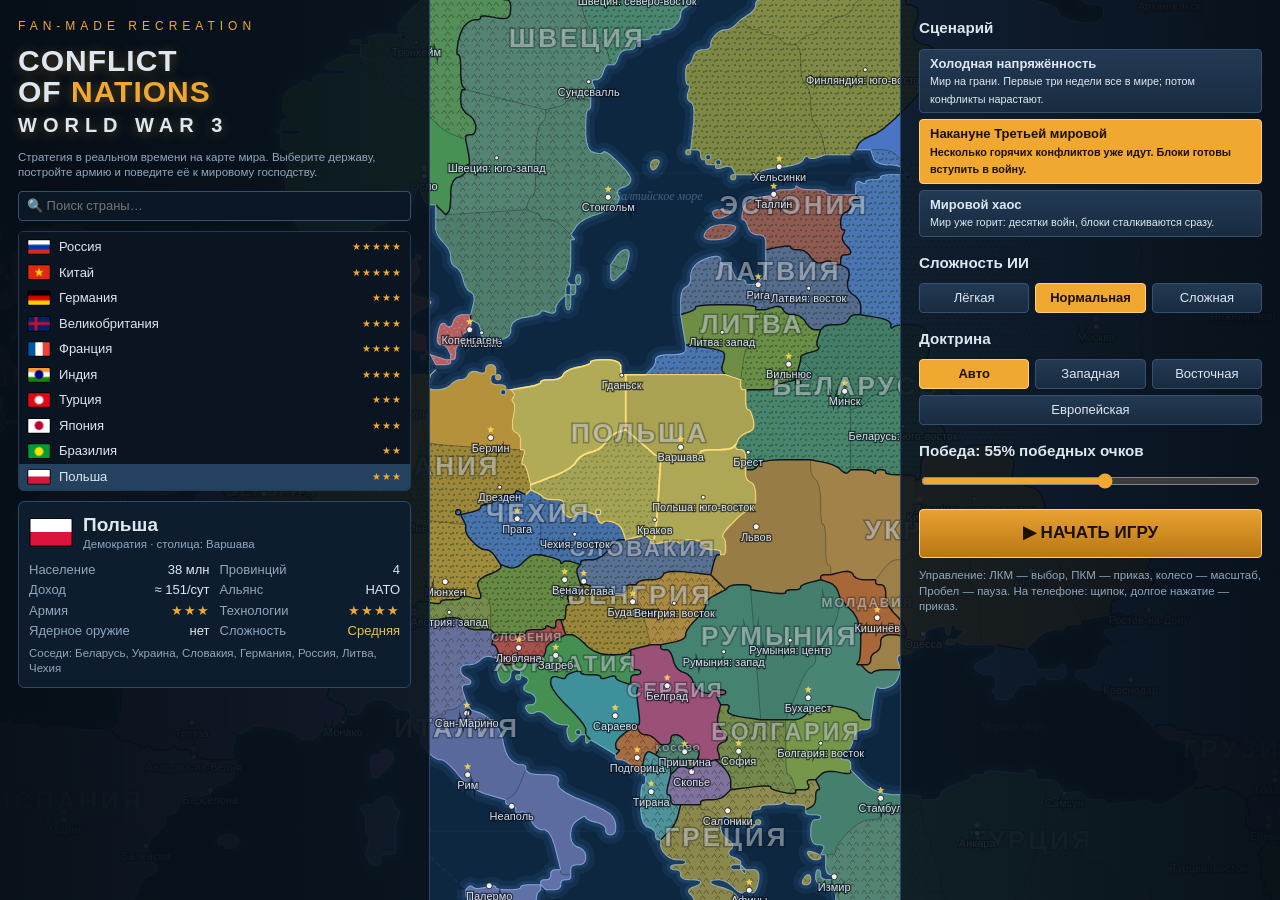
==== commit 3a1e4ebd: "QA fixes: war confirmation with joiners preview, AI peace/nuke tuning, difficulty pace, saves on sta" ====
--- a/index.html
+++ b/index.html
@@ -27,7 +27,7 @@
 <div id="start"></div>
 <div id="tooltip" class="hidden"></div>
 <script>
-const WORLD={W:1800,H:887,RES:5,countries:[{key:"ZWE",n:"Зимбабве",cap:0,pop:14645468,gdp:21440,gov:"autocracy",mil:2,tech:1,nukes:0,oil:0,ore:4,rare:2,food:2,ind:2,bloc:"NONE",agg:1,rivals:[],flag:"h:#006400,#ffd200,#000000,#ffd200,#006400|tri:#ffffff"},{key:"ZMB",n:"Замбия",cap:5,pop:17861030,gdp:23309,gov:"democracy",mil:1,tech:1,nukes:0,oil:0,ore:4,rare:2,food:2,ind:1,bloc:"NONE",agg:1,rivals:[],flag:"h:#198a00,#198a00,#198a00,#de2010,#000000"},{key:"YEM",n:"Йемен",cap:8,pop:29161922,gdp:22581,gov:"autocracy",mil:2,tech:1,nukes:0,oil:1,ore:0,rare:0,food:1,ind:1,bloc:"ARAB",agg:2,rivals:["SAU"],flag:"h:#ce1126,#ffffff,#000000"},{key:"VNM",n:"Вьетнам",cap:12,pop:96462106,gdp:261921,gov:"communist",mil:4,tech:2,nukes:0,oil:1,ore:3,rare:3,food:4,ind:3,bloc:"NONE",agg:2,rivals:["CH1"],flag:"plain:#da251d|star:#ffff00"},{key:"VEN",n:"Венесуэла",cap:15,pop:28515829,gdp:482359,gov:"autocracy",mil:3,tech:2,nukes:0,oil:4,ore:2,rare:1,food:1,ind:1,bloc:"CHINA",agg:2,rivals:["GUY"],flag:"h:#ffcc00,#00247d,#cf142b|star:#ffffff"},{key:"VUT",n:"Вануату",cap:18,pop:299882,gdp:934,gov:"democracy",mil:1,tech:1,nukes:0,oil:0,ore:0,rare:0,food:2,ind:1,bloc:"NONE",agg:1,rivals:[],flag:"h:#d21034,#009543|tri:#000000"},{key:"UZB",n:"Узбекистан",cap:19,pop:33580650,gdp:57921,gov:"autocracy",mil:3,tech:2,nukes:0,oil:2,ore:3,rare:2,food:2,ind:2,bloc:"NONE",agg:1,rivals:[],flag:"h:#0099b5,#ce1126,#ffffff,#ce1126,#1eb53a"},{key:"URY",n:"Уругвай",cap:24,pop:3461734,gdp:56045,gov:"democracy",mil:2,tech:2,nukes:0,oil:0,ore:0,rare:0,food:3,ind:2,bloc:"NONE",agg:1,rivals:[],flag:"h:#ffffff,#0038a8,#ffffff,#0038a8,#ffffff|canton:#fcd116"},{key:"FSM",n:"Микронезия",cap:25,pop:113815,gdp:401,gov:"democracy",mil:1,tech:1,nukes:0,oil:0,ore:0,rare:0,food:1,ind:1,bloc:"NONE",agg:1,rivals:[],flag:"plain:#75aadb|star:#ffffff"},{key:"MHL",n:"Маршалловы Острова",cap:26,pop:58791,gdp:221,gov:"democracy",mil:1,tech:1,nukes:0,oil:0,ore:0,rare:0,food:1,ind:1,bloc:"NONE",agg:1,rivals:[],flag:"plain:#003893|star:#ffffff"},{key:"US1",n:"США",cap:35,pop:331819670,gdp:21549948,gov:"democracy",mil:10,tech:5,nukes:1,oil:4,ore:3,rare:3,food:5,ind:5,bloc:"NATO",agg:3,rivals:["CH1","RUS","IRN","PRK"],flag:"h:#b22234,#ffffff,#b22234,#ffffff,#b22234,#ffffff,#b22234|canton:#3c3b6e"},{key:"GB1",n:"Великобритания",cap:63,pop:67317064,gdp:2860494,gov:"democracy",mil:7,tech:5,nukes:1,oil:2,ore:1,rare:1,food:3,ind:4,bloc:"NATO",agg:2,rivals:["ARG"],flag:"plain:#012169|cross:#c8102e"},{key:"ARE",n:"ОАЭ",cap:65,pop:9770529,gdp:421142,gov:"monarchy",mil:5,tech:4,nukes:0,oil:4,ore:0,rare:0,food:1,ind:3,bloc:"ARAB",agg:2,rivals:["IRN"],flag:"h:#00732f,#ffffff,#000000|canton:#ff0000"},{key:"UKR",n:"Украина",cap:69,pop:44385155,gdp:153781,gov:"democracy",mil:7,tech:3,nukes:0,oil:0,ore:3,rare:2,food:4,ind:3,bloc:"NONE",agg:2,rivals:["RUS"],flag:"h:#005bbb,#ffd500"},{key:"UGA",n:"Уганда",cap:73,pop:44269594,gdp:35165,gov:"autocracy",mil:2,tech:1,nukes:0,oil:0,ore:1,rare:1,food:2,ind:1,bloc:"NONE",agg:1,rivals:[],flag:"h:#000000,#fcdc04,#d90000|disc:#ffffff"},{key:"TKM",n:"Туркмения",cap:74,pop:5942089,gdp:40761,gov:"autocracy",mil:3,tech:1,nukes:0,oil:4,ore:0,rare:0,food:2,ind:2,bloc:"NONE",agg:1,rivals:[],flag:"plain:#00843d|disc:#ffffff"},{key:"TUR",n:"Турция",cap:78,pop:83429615,gdp:761425,gov:"democracy",mil:6,tech:3,nukes:0,oil:0,ore:2,rare:2,food:4,ind:3,bloc:"NATO",agg:3,rivals:["GRC"],flag:"plain:#e30a17|disc:#ffffff"},{key:"TUN",n:"Тунис",cap:85,pop:11694719,gdp:38796,gov:"autocracy",mil:3,tech:2,nukes:0,oil:1,ore:1,rare:0,food:2,ind:2,bloc:"ARAB",agg:1,rivals:[],flag:"plain:#e70013|disc:#ffffff"},{key:"TTO",n:"Тринидад и Тобаго",cap:86,pop:1394973,gdp:24269,gov:"democracy",mil:1,tech:2,nukes:0,oil:3,ore:0,rare:0,food:1,ind:2,bloc:"NONE",agg:1,rivals:[],flag:"plain:#ce1126"},{key:"TON",n:"Тонга",cap:87,pop:104494,gdp:512,gov:"monarchy",mil:1,tech:1,nukes:0,oil:0,ore:0,rare:0,food:1,ind:1,bloc:"NONE",agg:1,rivals:[],flag:"plain:#c10000|canton:#ffffff"},{key:"TGO",n:"Того",cap:88,pop:8082366,gdp:5490,gov:"autocracy",mil:1,tech:1,nukes:0,oil:0,ore:1,rare:0,food:2,ind:1,bloc:"NONE",agg:1,rivals:[],flag:"h:#006a4e,#ffce00,#006a4e,#ffce00,#006a4e|canton:#d21034"},{key:"TLS",n:"Восточный Тимор",cap:89,pop:1293119,gdp:2017,gov:"democracy",mil:1,tech:1,nukes:0,oil:3,ore:0,rare:0,food:1,ind:1,bloc:"NONE",agg:1,rivals:[],flag:"plain:#dc241f|tri:#000000"},{key:"THA",n:"Таиланд",cap:90,pop:69625582,gdp:543548,gov:"monarchy",mil:4,tech:3,nukes:0,oil:1,ore:1,rare:0,food:4,ind:3,bloc:"NONE",agg:1,rivals:["KHM"],flag:"h:#a51931,#f4f5f8,#2d2a4a,#f4f5f8,#a51931"},{key:"TZA",n:"Танзания",cap:97,pop:58005463,gdp:63177,gov:"autocracy",mil:2,tech:1,nukes:0,oil:0,ore:2,rare:2,food:3,ind:1,bloc:"NONE",agg:1,rivals:[],flag:"h:#1eb53a,#fcd116,#000000,#fcd116,#00a3dd"},{key:"TJK",n:"Таджикистан",cap:100,pop:9321018,gdp:8116,gov:"autocracy",mil:2,tech:1,nukes:0,oil:0,ore:3,rare:1,food:1,ind:1,bloc:"CSTO",agg:2,rivals:["AFG","KGZ"],flag:"h:#cc0001,#ffffff,#006600|disc:#f8c300"},{key:"TWN",n:"Тайвань",cap:101,pop:23568378,gdp:1127e3,gov:"democracy",mil:5,tech:5,nukes:0,oil:0,ore:0,rare:0,food:2,ind:5,bloc:"NONE",agg:1,rivals:["CH1"],flag:"plain:#fe0000|canton:#000095"},{key:"SYR",n:"Сирия",cap:102,pop:17070135,gdp:98830,gov:"autocracy",mil:2,tech:1,nukes:0,oil:1,ore:0,rare:0,food:2,ind:1,bloc:"ARAB",agg:2,rivals:["IS1"],flag:"h:#007a3d,#ffffff,#000000|star:#ce1126"},{key:"CHE",n:"Швейцария",cap:104,pop:8574832,gdp:703082,gov:"democracy",mil:3,tech:4,nukes:0,oil:0,ore:0,rare:0,food:2,ind:4,bloc:"NONE",agg:1,rivals:[],flag:"plain:#da291c|cross:#ffffff"},{key:"SWE",n:"Швеция",cap:109,pop:10285453,gdp:530883,gov:"monarchy",mil:4,tech:4,nukes:0,oil:0,ore:3,rare:1,food:2,ind:4,bloc:"NATO",agg:1,rivals:[],flag:"plain:#006aa7|cross:#fecc00"},{key:"SWZ",n:"Эсватини",cap:112,pop:1148130,gdp:4471,gov:"monarchy",mil:1,tech:1,nukes:0,oil:0,ore:1,rare:0,food:2,ind:1,bloc:"NONE",agg:1,rivals:[],flag:"h:#3e5eb9,#ffd900,#b10c0c,#ffd900,#3e5eb9"},{key:"SUR",n:"Суринам",cap:113,pop:581363,gdp:3697,gov:"democracy",mil:1,tech:2,nukes:0,oil:2,ore:3,rare:0,food:2,ind:2,bloc:"NONE",agg:1,rivals:["GUY"],flag:"h:#377e3f,#ffffff,#b40a2d,#ffffff,#377e3f|star:#ecc81d"},{key:"SDS",n:"Южный Судан",cap:116,pop:11062113,gdp:11998,gov:"autocracy",mil:2,tech:1,nukes:0,oil:3,ore:1,rare:0,food:2,ind:1,bloc:"NONE",agg:2,rivals:["SDN"],flag:"h:#000000,#da121a,#ffffff,#078930|tri:#0f47af"},{key:"SDN",n:"Судан",cap:118,pop:42813238,gdp:30513,gov:"junta",mil:3,tech:1,nukes:0,oil:1,ore:2,rare:0,food:2,ind:1,bloc:"ARAB",agg:2,rivals:[],flag:"h:#d21034,#ffffff,#000000|tri:#007229"},{key:"LKA",n:"Шри-Ланка",cap:126,pop:21803e3,gdp:84008,gov:"democracy",mil:2,tech:1,nukes:0,oil:0,ore:1,rare:1,food:2,ind:2,bloc:"NONE",agg:1,rivals:[],flag:"plain:#8d153a|disc:#ffb700"},{key:"ESP",n:"Испания",cap:130,pop:47076781,gdp:1393490,gov:"democracy",mil:4,tech:4,nukes:0,oil:0,ore:1,rare:1,food:4,ind:4,bloc:"NATO",agg:1,rivals:["MAR"],flag:"h:#aa151b,#f1bf00,#f1bf00,#aa151b"},{key:"KOR",n:"Южная Корея",cap:133,pop:51709098,gdp:1646739,gov:"democracy",mil:7,tech:5,nukes:0,oil:0,ore:1,rare:1,food:2,ind:5,bloc:"PACIFIC",agg:1,rivals:["PRK"],flag:"plain:#ffffff|disc:#cd2e3a"},{key:"ZAF",n:"ЮАР",cap:135,pop:58558270,gdp:351431,gov:"democracy",mil:3,tech:3,nukes:0,oil:0,ore:5,rare:4,food:3,ind:3,bloc:"NONE",agg:1,rivals:[],flag:"h:#e03c31,#001489,#007a4d|tri:#ffb612"},{key:"SOM",n:"Сомали",cap:144,pop:15288476.3,gdp:22555,gov:"autocracy",mil:2,tech:1,nukes:0,oil:0,ore:1,rare:0,food:2,ind:1,bloc:"ARAB",agg:2,rivals:["ETH","SOL"],flag:"plain:#4189dd|star:#ffffff"},{key:"SLB",n:"Соломоновы Острова",cap:145,pop:669823,gdp:1589,gov:"monarchy",mil:1,tech:1,nukes:0,oil:0,ore:1,rare:0,food:2,ind:1,bloc:"NONE",agg:1,rivals:[],flag:"plain:#0051ba|star:#ffd700"},{key:"SVK",n:"Словакия",cap:146,pop:5454073,gdp:105079,gov:"democracy",mil:2,tech:3,nukes:0,oil:0,ore:1,rare:0,food:2,ind:3,bloc:"NATO",agg:1,rivals:[],flag:"h:#ffffff,#0b4ea2,#ee1c25"},{key:"SVN",n:"Словения",cap:147,pop:2087946,gdp:54174,gov:"democracy",mil:2,tech:3,nukes:0,oil:0,ore:1,rare:0,food:2,ind:3,bloc:"NATO",agg:1,rivals:["HRV"],flag:"h:#ffffff,#003da5,#ed1c24"},{key:"SGP",n:"Сингапур",cap:148,pop:5703569,gdp:372062,gov:"democracy",mil:3,tech:4,nukes:0,oil:1,ore:0,rare:0,food:0,ind:4,bloc:"NONE",agg:1,rivals:[],flag:"h:#ed2939,#ffffff"},{key:"SLE",n:"Сьерра-Леоне",cap:149,pop:7813215,gdp:4121,gov:"democracy",mil:1,tech:1,nukes:0,oil:0,ore:2,rare:1,food:2,ind:1,bloc:"NONE",agg:1,rivals:[],flag:"h:#1eb53a,#ffffff,#0072c6"},{key:"SYC",n:"Сейшельские Острова",cap:150,pop:97625,gdp:1703,gov:"democracy",mil:1,tech:2,nukes:0,oil:0,ore:0,rare:0,food:1,ind:1,bloc:"NONE",agg:1,rivals:[],flag:"h:#003f87,#fcd856,#d62828,#ffffff,#007a3d"},{key:"SRB",n:"Сербия",cap:151,pop:6944975,gdp:51475,gov:"democracy",mil:3,tech:3,nukes:0,oil:0,ore:3,rare:1,food:3,ind:3,bloc:"NONE",agg:2,rivals:["HRV"],flag:"h:#c6363c,#0c4076,#ffffff"},{key:"SEN",n:"Сенегал",cap:152,pop:16296364,gdp:23578,gov:"democracy",mil:2,tech:2,nukes:0,oil:1,ore:1,rare:0,food:3,ind:2,bloc:"NONE",agg:1,rivals:[],flag:"v:#00853f,#fdef42,#e31b23|star:#00853f"},{key:"SAU",n:"Саудовская Аравия",cap:160,pop:34268528,gdp:792966,gov:"monarchy",mil:6,tech:3,nukes:0,oil:5,ore:1,rare:0,food:2,ind:2,bloc:"ARAB",agg:2,rivals:["IRN","YEM"],flag:"plain:#006c35"},{key:"STP",n:"Сан-Томе и Принсипи",cap:163,pop:215056,gdp:418,gov:"democracy",mil:1,tech:1,nukes:0,oil:1,ore:0,rare:0,food:2,ind:1,bloc:"NONE",agg:1,rivals:[],flag:"h:#12ad2b,#ffce00,#12ad2b|tri:#d21034"},{key:"SMR",n:"Сан-Марино",cap:164,pop:33860,gdp:1655,gov:"democracy",mil:1,tech:2,nukes:0,oil:0,ore:0,rare:0,food:1,ind:1,bloc:"NONE",agg:1,rivals:[],flag:"h:#ffffff,#5eb6e4"},{key:"WSM",n:"Самоа",cap:165,pop:197097,gdp:852,gov:"democracy",mil:1,tech:1,nukes:0,oil:0,ore:0,rare:0,food:2,ind:1,bloc:"NONE",agg:1,rivals:[],flag:"plain:#ce1126|canton:#002b7f"},{key:"VCT",n:"Сент-Винсент и Гренадины",cap:166,pop:110589,gdp:824,gov:"monarchy",mil:1,tech:1,nukes:0,oil:0,ore:0,rare:0,food:1,ind:1,bloc:"NONE",agg:1,rivals:[],flag:"h:#002f6c,#fcd116,#009e60"},{key:"LCA",n:"Сент-Люсия",cap:167,pop:182790,gdp:2122,gov:"monarchy",mil:1,tech:1,nukes:0,oil:0,ore:0,rare:0,food:1,ind:1,bloc:"NONE",agg:1,rivals:[],flag:"plain:#65cfff|tri:#fcd116"},{key:"KNA",n:"Сент-Китс и Невис",cap:168,pop:52834,gdp:1053,gov:"monarchy",mil:1,tech:1,nukes:0,oil:0,ore:0,rare:0,food:1,ind:1,bloc:"NONE",agg:1,rivals:[],flag:"plain:#009e49|tri:#ce1126"},{key:"RWA",n:"Руанда",cap:169,pop:12626950,gdp:10354,gov:"autocracy",mil:3,tech:2,nukes:0,oil:0,ore:2,rare:2,food:2,ind:1,bloc:"NONE",agg:2,rivals:["COD"],flag:"h:#00a1de,#fad201,#20603d|disc:#fad201"},{key:"RUS",n:"Россия",cap:171,pop:144373535,gdp:1699876,gov:"autocracy",mil:9,tech:4,nukes:1,oil:5,ore:5,rare:3,food:4,ind:4,bloc:"CSTO",agg:5,rivals:["UKR","US1","POL"],flag:"h:#ffffff,#0039a6,#d52b1e"},{key:"ROU",n:"Румыния",cap:212,pop:19356544,gdp:250077,gov:"democracy",mil:4,tech:3,nukes:0,oil:1,ore:0,rare:0,food:3,ind:3,bloc:"NATO",agg:1,rivals:[],flag:"v:#002b7f,#fcd116,#ce1126"},{key:"QAT",n:"Катар",cap:213,pop:2832067,gdp:175837,gov:"monarchy",mil:3,tech:4,nukes:0,oil:5,ore:0,rare:0,food:1,ind:4,bloc:"ARAB",agg:2,rivals:["SAU","ARE"],flag:"v:#ffffff,#8a1538"},{key:"PRT",n:"Португалия",cap:214,pop:10269417,gdp:238785,gov:"democracy",mil:3,tech:3,nukes:0,oil:0,ore:1,rare:1,food:2,ind:3,bloc:"NATO",agg:1,rivals:[],flag:"v:#046a38,#046a38,#da291c,#da291c,#da291c"},{key:"POL",n:"Польша",cap:217,pop:37970874,gdp:595858,gov:"democracy",mil:5,tech:4,nukes:0,oil:0,ore:2,rare:1,food:3,ind:4,bloc:"NATO",agg:1,rivals:["RUS"],flag:"h:#ffffff,#dc143c"},{key:"PHL",n:"Филиппины",cap:219,pop:108116615,gdp:376795,gov:"democracy",mil:3,tech:3,nukes:0,oil:0,ore:2,rare:1,food:3,ind:2,bloc:"PACIFIC",agg:1,rivals:["CH1"],flag:"h:#0038a8,#ce1126|tri:#ffffff"},{key:"PER",n:"Перу",cap:223,pop:32510453,gdp:226848,gov:"democracy",mil:3,tech:2,nukes:0,oil:2,ore:5,rare:1,food:2,ind:2,bloc:"NONE",agg:1,rivals:["CHL","ECU"],flag:"v:#d91023,#ffffff,#d91023"},{key:"PRY",n:"Парагвай",cap:228,pop:7044636,gdp:38145,gov:"democracy",mil:2,tech:2,nukes:0,oil:0,ore:0,rare:0,food:4,ind:2,bloc:"NONE",agg:1,rivals:[],flag:"h:#d52b1e,#ffffff,#0038a8"},{key:"PNG",n:"Папуа — Новая Гвинея",cap:231,pop:8776109,gdp:24829,gov:"democracy",mil:1,tech:1,nukes:0,oil:2,ore:4,rare:0,food:2,ind:1,bloc:"NONE",agg:1,rivals:[],flag:"h:#000000,#ce1126|disc:#fcd116"},{key:"PAN",n:"Панама",cap:233,pop:4246439,gdp:66800,gov:"democracy",mil:1,tech:2,nukes:0,oil:0,ore:1,rare:0,food:2,ind:2,bloc:"NONE",agg:1,rivals:[],flag:"plain:#ffffff|cross:#d21034"},{key:"PLW",n:"Палау",cap:234,pop:18008,gdp:268,gov:"democracy",mil:1,tech:2,nukes:0,oil:0,ore:0,rare:0,food:1,ind:1,bloc:"NONE",agg:1,rivals:[],flag:"plain:#4aadd6|disc:#ffde00"},{key:"PAK",n:"Пакистан",cap:239,pop:216565318,gdp:278221,gov:"democracy",mil:6,tech:2,nukes:1,oil:1,ore:1,rare:1,food:3,ind:2,bloc:"CHINA",agg:2,rivals:["IND","AFG"],flag:"v:#ffffff,#01411c,#01411c,#01411c"},{key:"OMN",n:"Оман",cap:241,pop:4974986,gdp:76331,gov:"monarchy",mil:3,tech:2,nukes:0,oil:3,ore:0,rare:0,food:1,ind:2,bloc:"ARAB",agg:1,rivals:[],flag:"h:#db161b,#ffffff,#008000"},{key:"NOR",n:"Норвегия",cap:247,pop:5347896,gdp:403336,gov:"monarchy",mil:4,tech:4,nukes:0,oil:4,ore:1,rare:0,food:2,ind:3,bloc:"NATO",agg:1,rivals:[],flag:"plain:#ba0c2f|cross:#ffffff"},{key:"PRK",n:"КНДР",cap:252,pop:25666161,gdp:4e4,gov:"communist",mil:6,tech:2,nukes:1,oil:0,ore:3,rare:2,food:1,ind:2,bloc:"CHINA",agg:5,rivals:["KOR","US1","JPN"],flag:"h:#024fa2,#ffffff,#ed1c27,#ffffff,#024fa2|disc:#ffffff"},{key:"NGA",n:"Нигерия",cap:253,pop:200963599,gdp:448120,gov:"democracy",mil:4,tech:2,nukes:0,oil:3,ore:2,rare:1,food:3,ind:2,bloc:"NONE",agg:2,rivals:[],flag:"v:#008751,#ffffff,#008751"},{key:"NER",n:"Нигер",cap:261,pop:23310715,gdp:12911,gov:"junta",mil:2,tech:1,nukes:0,oil:1,ore:2,rare:3,food:1,ind:1,bloc:"NONE",agg:2,rivals:[],flag:"h:#e05206,#ffffff,#009e49|disc:#e05206"},{key:"NIC",n:"Никарагуа",cap:265,pop:6545502,gdp:12520,gov:"autocracy",mil:2,tech:1,nukes:0,oil:0,ore:1,rare:0,food:3,ind:1,bloc:"CHINA",agg:1,rivals:[],flag:"h:#0067c6,#ffffff,#0067c6"},{key:"NZ1",n:"Новая Зеландия",cap:268,pop:4936079,gdp:207182,gov:"monarchy",mil:2,tech:4,nukes:0,oil:0,ore:0,rare:0,food:4,ind:2,bloc:"PACIFIC",agg:1,rivals:[],flag:"plain:#00247d|canton:#cc142b"},{key:"NL1",n:"Нидерланды",cap:269,pop:17637435,gdp:914392,gov:"democracy",mil:4,tech:5,nukes:0,oil:2,ore:0,rare:0,food:4,ind:4,bloc:"NATO",agg:1,rivals:[],flag:"h:#ae1c28,#ffffff,#21468b"},{key:"NPL",n:"Непал",cap:270,pop:28608710,gdp:30641,gov:"democracy",mil:2,tech:1,nukes:0,oil:0,ore:0,rare:0,food:2,ind:1,bloc:"NONE",agg:1,rivals:[],flag:"plain:#dc143c|disc:#ffffff"},{key:"NRU",n:"Науру",cap:272,pop:12581,gdp:118,gov:"democracy",mil:1,tech:1,nukes:0,oil:0,ore:1,rare:0,food:0,ind:1,bloc:"NONE",agg:1,rivals:[],flag:"h:#002b7f,#ffd700,#002b7f|star:#ffffff"},{key:"NAM",n:"Намибия",cap:277,pop:2494530,gdp:12366,gov:"democracy",mil:2,tech:2,nukes:0,oil:1,ore:3,rare:2,food:2,ind:1,bloc:"NONE",agg:1,rivals:[],flag:"h:#003580,#d21034,#009543"},{key:"MOZ",n:"Мозамбик",cap:282,pop:30366036,gdp:15291,gov:"autocracy",mil:2,tech:1,nukes:0,oil:2,ore:2,rare:2,food:2,ind:1,bloc:"NONE",agg:1,rivals:[],flag:"h:#00a651,#ffd100,#000000,#ffffff,#d21034"},{key:"MAR",n:"Марокко",cap:285,pop:36471769,gdp:119700,gov:"monarchy",mil:4,tech:2,nukes:0,oil:0,ore:2,rare:4,food:3,ind:2,bloc:"ARAB",agg:2,rivals:["DZA","ESP"],flag:"plain:#c1272d|star:#006233"},{key:"SAH",n:"Западная Сахара",cap:287,pop:603253,gdp:907,gov:"autocracy",mil:1,tech:1,nukes:0,oil:0,ore:2,rare:0,food:0,ind:1,bloc:"NONE",agg:2,rivals:["MAR"],flag:"h:#000000,#ffffff,#009e49|tri:#c8102e"},{key:"MNE",n:"Черногория",cap:288,pop:622137,gdp:5542,gov:"democracy",mil:2,tech:2,nukes:0,oil:0,ore:1,rare:0,food:1,ind:1,bloc:"NATO",agg:1,rivals:["SRB"],flag:"plain:#c40308|disc:#d4af37"},{key:"MNG",n:"Монголия",cap:297,pop:3225167,gdp:13996,gov:"democracy",mil:2,tech:2,nukes:0,oil:1,ore:3,rare:2,food:2,ind:1,bloc:"NONE",agg:1,rivals:[],flag:"v:#015197,#c4272f,#015197|disc:#f7c000"},{key:"MDA",n:"Молдавия",cap:298,pop:2657637,gdp:11968,gov:"democracy",mil:1,tech:2,nukes:0,oil:0,ore:0,rare:0,food:3,ind:2,bloc:"NONE",agg:1,rivals:["RUS"],flag:"v:#0046ae,#fcd116,#cc092f"},{key:"MCO",n:"Монако",cap:299,pop:38964,gdp:7188,gov:"monarchy",mil:1,tech:3,nukes:0,oil:0,ore:0,rare:0,food:0,ind:1,bloc:"NONE",agg:1,rivals:[],flag:"h:#ce1126,#ffffff"},{key:"MEX",n:"Мексика",cap:302,pop:127575529,gdp:1268870,gov:"democracy",mil:3,tech:3,nukes:0,oil:3,ore:3,rare:1,food:3,ind:3,bloc:"NONE",agg:1,rivals:[],flag:"v:#006847,#ffffff,#ce1126|disc:#8b4513"},{key:"MUS",n:"Маврикий",cap:309,pop:1265711,gdp:14048,gov:"democracy",mil:1,tech:2,nukes:0,oil:0,ore:0,rare:0,food:2,ind:2,bloc:"NONE",agg:1,rivals:["GB1"],flag:"h:#ea2839,#1a206d,#ffd500,#00a551"},{key:"MRT",n:"Мавритания",cap:312,pop:4525696,gdp:7600,gov:"autocracy",mil:2,tech:1,nukes:0,oil:2,ore:3,rare:0,food:1,ind:1,bloc:"ARAB",agg:1,rivals:["MAR"],flag:"h:#cd2a3e,#006233,#cd2a3e|disc:#ffc400"},{key:"MLT",n:"Мальта",cap:315,pop:502653,gdp:14989,gov:"democracy",mil:1,tech:3,nukes:0,oil:0,ore:0,rare:0,food:1,ind:2,bloc:"NONE",agg:1,rivals:[],flag:"v:#ffffff,#cf142b|canton:#cf142b"},{key:"MLI",n:"Мали",cap:317,pop:19658031,gdp:17279,gov:"junta",mil:2,tech:1,nukes:0,oil:0,ore:3,rare:2,food:2,ind:1,bloc:"NONE",agg:2,rivals:[],flag:"v:#14b53a,#fcd116,#ce1126"},{key:"MDV",n:"Мальдивы",cap:322,pop:530953,gdp:5642,gov:"democracy",mil:1,tech:2,nukes:0,oil:0,ore:0,rare:0,food:1,ind:1,bloc:"NONE",agg:1,rivals:[],flag:"plain:#d21034|disc:#007e3a"},{key:"MYS",n:"Малайзия",cap:325,pop:31949777,gdp:364681,gov:"democracy",mil:3,tech:3,nukes:0,oil:3,ore:1,rare:2,food:3,ind:3,bloc:"NONE",agg:1,rivals:[],flag:"h:#cc0001,#ffffff,#cc0001,#ffffff,#cc0001|canton:#010066"},{key:"MWI",n:"Малави",cap:326,pop:18628747,gdp:7666,gov:"democracy",mil:1,tech:1,nukes:0,oil:0,ore:1,rare:1,food:2,ind:1,bloc:"NONE",agg:1,rivals:[],flag:"h:#000000,#ce1126,#339e35|disc:#ce1126"},{key:"MDG",n:"Мадагаскар",cap:327,pop:26969307,gdp:14114,gov:"junta",mil:2,tech:1,nukes:0,oil:0,ore:2,rare:2,food:2,ind:1,bloc:"NONE",agg:1,rivals:[],flag:"v:#ffffff,#fc3d32,#007e3a"},{key:"MKD",n:"Северная Македония",cap:331,pop:2083459,gdp:12547,gov:"democracy",mil:2,tech:2,nukes:0,oil:0,ore:2,rare:0,food:2,ind:2,bloc:"NATO",agg:1,rivals:["GRC","BGR"],flag:"plain:#d20000|disc:#ffe600"},{key:"LUX",n:"Люксембург",cap:332,pop:619896,gdp:71104,gov:"monarchy",mil:1,tech:4,nukes:0,oil:0,ore:0,rare:0,food:1,ind:2,bloc:"NATO",agg:1,rivals:[],flag:"h:#ef3340,#ffffff,#00a1de"},{key:"LTU",n:"Литва",cap:334,pop:2786844,gdp:54627,gov:"democracy",mil:3,tech:3,nukes:0,oil:0,ore:0,rare:0,food:3,ind:3,bloc:"NATO",agg:2,rivals:["RUS","BLR"],flag:"h:#fdb913,#006a44,#c1272d"},{key:"LIE",n:"Лихтенштейн",cap:335,pop:38019,gdp:6876,gov:"monarchy",mil:1,tech:3,nukes:0,oil:0,ore:0,rare:0,food:1,ind:2,bloc:"NONE",agg:1,rivals:[],flag:"h:#002b7f,#ce1126|canton:#ffd700"},{key:"LBY",n:"Ливия",cap:336,pop:6777452,gdp:52091,gov:"autocracy",mil:2,tech:2,nukes:0,oil:4,ore:0,rare:0,food:1,ind:1,bloc:"ARAB",agg:2,rivals:[],flag:"h:#e70013,#000000,#239e46"},{key:"LBR",n:"Либерия",cap:344,pop:4937374,gdp:3070,gov:"democracy",mil:1,tech:1,nukes:0,oil:0,ore:2,rare:0,food:1,ind:1,bloc:"NONE",agg:1,rivals:[],flag:"h:#bf0a30,#ffffff,#bf0a30,#ffffff,#bf0a30|canton:#002868"},{key:"LSO",n:"Лесото",cap:345,pop:2125268,gdp:2376,gov:"monarchy",mil:1,tech:1,nukes:0,oil:0,ore:1,rare:2,food:2,ind:1,bloc:"NONE",agg:1,rivals:[],flag:"h:#00209f,#ffffff,#009543"},{key:"LBN",n:"Ливан",cap:346,pop:6855713,gdp:51991,gov:"democracy",mil:2,tech:2,nukes:0,oil:0,ore:0,rare:0,food:2,ind:2,bloc:"ARAB",agg:2,rivals:["IS1"],flag:"h:#ed1c24,#ffffff,#ed1c24|disc:#00a651"},{key:"LVA",n:"Латвия",cap:348,pop:1912789,gdp:34102,gov:"democracy",mil:3,tech:3,nukes:0,oil:0,ore:0,rare:0,food:3,ind:2,bloc:"NATO",agg:2,rivals:["RUS","BLR"],flag:"h:#9e3039,#ffffff,#9e3039"},{key:"LAO",n:"Лаос",cap:349,pop:7169455,gdp:18173,gov:"communist",mil:2,tech:1,nukes:0,oil:0,ore:2,rare:1,food:2,ind:1,bloc:"CHINA",agg:1,rivals:[],flag:"h:#ce1126,#002868,#002868,#ce1126|disc:#ffffff"},{key:"KGZ",n:"Киргизия",cap:351,pop:6456900,gdp:8454,gov:"autocracy",mil:2,tech:1,nukes:0,oil:0,ore:2,rare:1,food:2,ind:1,bloc:"CSTO",agg:1,rivals:["TJK"],flag:"plain:#e8112d|disc:#ffef00"},{key:"KWT",n:"Кувейт",cap:353,pop:4207083,gdp:134628,gov:"monarchy",mil:4,tech:3,nukes:0,oil:4,ore:0,rare:0,food:1,ind:2,bloc:"ARAB",agg:2,rivals:["IRQ"],flag:"h:#007a3d,#ffffff,#ce1126|tri:#000000"},{key:"KOS",n:"Косово",cap:354,pop:1794248,gdp:7926,gov:"democracy",mil:2,tech:2,nukes:0,oil:0,ore:3,rare:1,food:2,ind:2,bloc:"NONE",agg:1,rivals:["SRB"],flag:"plain:#244aa5|disc:#ffe300"},{key:"KIR",n:"Кирибати",cap:355,pop:117606,gdp:194,gov:"democracy",mil:1,tech:1,nukes:0,oil:0,ore:0,rare:0,food:1,ind:1,bloc:"NONE",agg:1,rivals:[],flag:"h:#ce1126,#003f87|disc:#ffe000"},{key:"KEN",n:"Кения",cap:359,pop:52573973,gdp:95503,gov:"democracy",mil:2,tech:2,nukes:0,oil:0,ore:1,rare:0,food:2,ind:2,bloc:"NONE",agg:1,rivals:[],flag:"h:#000000,#bb0000,#ffffff,#006600"},{key:"KA1",n:"Казахстан",cap:362,pop:18513930,gdp:181665,gov:"autocracy",mil:3,tech:2,nukes:0,oil:4,ore:4,rare:3,food:3,ind:2,bloc:"CSTO",agg:1,rivals:[],flag:"plain:#00afca|disc:#fec50c"},{key:"JOR",n:"Иордания",cap:374,pop:10101694,gdp:44502,gov:"monarchy",mil:4,tech:2,nukes:0,oil:0,ore:2,rare:0,food:2,ind:2,bloc:"ARAB",agg:1,rivals:[],flag:"h:#000000,#ffffff,#007a3d|tri:#ce1126"},{key:"JPN",n:"Япония",cap:377,pop:126264931,gdp:5081769,gov:"democracy",mil:6,tech:5,nukes:0,oil:0,ore:1,rare:1,food:1,ind:5,bloc:"PACIFIC",agg:1,rivals:["CH1","PRK","RUS"],flag:"plain:#ffffff|disc:#bc002d"},{key:"JAM",n:"Ямайка",cap:379,pop:2948279,gdp:16458,gov:"monarchy",mil:1,tech:2,nukes:0,oil:0,ore:2,rare:0,food:2,ind:1,bloc:"NONE",agg:1,rivals:[],flag:"h:#009b3a,#fed100,#009b3a"},{key:"ITA",n:"Италия",cap:382,pop:60297396,gdp:2003576,gov:"democracy",mil:5,tech:4,nukes:0,oil:0,ore:0,rare:0,food:3,ind:4,bloc:"NATO",agg:1,rivals:[],flag:"v:#009246,#ffffff,#ce2b37"},{key:"IS1",n:"Израиль",cap:384,pop:9053300,gdp:394652,gov:"democracy",mil:6,tech:5,nukes:1,oil:1,ore:0,rare:0,food:2,ind:3,bloc:"NONE",agg:3,rivals:["IRN","LBN","SYR"],flag:"h:#0038b8,#ffffff,#ffffff,#ffffff,#0038b8|star:#0038b8"},{key:"PSX",n:"Палестина",cap:385,pop:4685306,gdp:16276,gov:"autocracy",mil:3,tech:2,nukes:0,oil:0,ore:0,rare:0,food:1,ind:1,bloc:"ARAB",agg:3,rivals:["IS1"],flag:"h:#000000,#ffffff,#009639|tri:#ce1126"},{key:"IRL",n:"Ирландия",cap:387,pop:4941444,gdp:388698,gov:"democracy",mil:2,tech:4,nukes:0,oil:0,ore:0,rare:0,food:3,ind:3,bloc:"NONE",agg:1,rivals:[],flag:"v:#169b62,#ffffff,#ff883e"},{key:"IRQ",n:"Ирак",cap:391,pop:39309783,gdp:234094,gov:"democracy",mil:3,tech:2,nukes:0,oil:4,ore:0,rare:0,food:2,ind:1,bloc:"ARAB",agg:2,rivals:["IRN"],flag:"h:#ce1126,#ffffff,#000000|star:#007a3d"},{key:"IRN",n:"Иран",cap:398,pop:82913906,gdp:453996,gov:"theocracy",mil:5,tech:3,nukes:0,oil:4,ore:3,rare:2,food:2,ind:2,bloc:"CHINA",agg:4,rivals:["IS1","US1"],flag:"h:#239f40,#ffffff,#da0000|disc:#da0000"},{key:"IDN",n:"Индонезия",cap:409,pop:270625568,gdp:1119190,gov:"democracy",mil:4,tech:3,nukes:0,oil:2,ore:4,rare:1,food:4,ind:3,bloc:"NONE",agg:2,rivals:[],flag:"h:#ff0000,#ffffff"},{key:"IND",n:"Индия",cap:423,pop:1366423754,gdp:2868944,gov:"democracy",mil:8,tech:3,nukes:1,oil:1,ore:4,rare:2,food:5,ind:3,bloc:"NONE",agg:2,rivals:["PAK","CH1"],flag:"h:#ff9933,#ffffff,#138808|disc:#000080"},{key:"ISL",n:"Исландия",cap:424,pop:361313,gdp:24188,gov:"democracy",mil:1,tech:3,nukes:0,oil:0,ore:0,rare:0,food:2,ind:1,bloc:"NATO",agg:1,rivals:["GB1"],flag:"plain:#02529c|cross:#dc1e35"},{key:"HUN",n:"Венгрия",cap:427,pop:9769949,gdp:163469,gov:"democracy",mil:3,tech:3,nukes:0,oil:0,ore:1,rare:0,food:3,ind:3,bloc:"NATO",agg:1,rivals:[],flag:"h:#ce2939,#ffffff,#477050"},{key:"HND",n:"Гондурас",cap:429,pop:9746117,gdp:25095,gov:"democracy",mil:2,tech:2,nukes:0,oil:0,ore:1,rare:0,food:3,ind:2,bloc:"NONE",agg:1,rivals:["SLV"],flag:"h:#0073cf,#ffffff,#0073cf|star:#0073cf"},{key:"HTI",n:"Гаити",cap:430,pop:11263077,gdp:14332,gov:"autocracy",mil:1,tech:1,nukes:0,oil:0,ore:0,rare:0,food:1,ind:1,bloc:"NONE",agg:1,rivals:[],flag:"h:#00209f,#d21034"},{key:"GUY",n:"Гайана",cap:431,pop:782766,gdp:5173,gov:"democracy",mil:2,tech:2,nukes:0,oil:4,ore:2,rare:0,food:2,ind:1,bloc:"NONE",agg:2,rivals:["VEN"],flag:"plain:#009e49|tri:#fcd116"},{key:"GNB",n:"Гвинея-Бисау",cap:433,pop:1920922,gdp:1339,gov:"junta",mil:1,tech:1,nukes:0,oil:0,ore:0,rare:0,food:2,ind:1,bloc:"NONE",agg:1,rivals:[],flag:"h:#009e49,#ffd700|tri:#ce1126"},{key:"GIN",n:"Гвинея",cap:435,pop:12771246,gdp:12296,gov:"junta",mil:2,tech:1,nukes:0,oil:0,ore:4,rare:1,food:2,ind:1,bloc:"NONE",agg:1,rivals:[],flag:"v:#ce1126,#fcd116,#009460"},{key:"GTM",n:"Гватемала",cap:436,pop:16604026,gdp:76710,gov:"democracy",mil:2,tech:2,nukes:0,oil:0,ore:1,rare:0,food:3,ind:2,bloc:"NONE",agg:1,rivals:[],flag:"v:#4997d0,#ffffff,#4997d0"},{key:"GRD",n:"Гренада",cap:437,pop:112003,gdp:1210,gov:"monarchy",mil:1,tech:1,nukes:0,oil:0,ore:0,rare:0,food:1,ind:1,bloc:"NONE",agg:1,rivals:[],flag:"h:#fcd116,#ce1126,#007a5e|star:#fcd116"},{key:"GRC",n:"Греция",cap:438,pop:10716322,gdp:209852,gov:"democracy",mil:5,tech:4,nukes:0,oil:0,ore:1,rare:0,food:2,ind:2,bloc:"NATO",agg:2,rivals:["TUR"],flag:"h:#0d5eaf,#ffffff,#0d5eaf,#ffffff,#0d5eaf"},{key:"GHA",n:"Гана",cap:440,pop:30417856,gdp:66983,gov:"democracy",mil:2,tech:2,nukes:0,oil:2,ore:3,rare:1,food:3,ind:2,bloc:"NONE",agg:1,rivals:[],flag:"h:#ce1126,#fcd116,#006b3f|star:#000000"},{key:"DEU",n:"Германия",cap:443,pop:83132799,gdp:3861123,gov:"democracy",mil:5,tech:5,nukes:0,oil:0,ore:1,rare:1,food:3,ind:5,bloc:"NATO",agg:1,rivals:[],flag:"h:#000000,#dd0000,#ffce00"},{key:"GEO",n:"Грузия",cap:447,pop:3720382,gdp:17477,gov:"democracy",mil:2,tech:2,nukes:0,oil:0,ore:2,rare:0,food:2,ind:2,bloc:"NONE",agg:1,rivals:["RUS"],flag:"plain:#ffffff|cross:#ff0000"},{key:"GMB",n:"Гамбия",cap:448,pop:2347706,gdp:1826,gov:"democracy",mil:1,tech:1,nukes:0,oil:0,ore:0,rare:0,food:2,ind:1,bloc:"NONE",agg:1,rivals:[],flag:"h:#ce1126,#0c1c8c,#3a7728"},{key:"GAB",n:"Габон",cap:449,pop:2172579,gdp:16874,gov:"junta",mil:2,tech:2,nukes:0,oil:3,ore:3,rare:0,food:1,ind:2,bloc:"NONE",agg:1,rivals:[],flag:"h:#009e60,#ffcd00,#003f87"},{key:"FR1",n:"Франция",cap:454,pop:67692632,gdp:2732886,gov:"democracy",mil:7,tech:5,nukes:1,oil:0,ore:1,rare:1,food:4,ind:4,bloc:"NATO",agg:2,rivals:[],flag:"v:#0055a4,#ffffff,#ef4135"},{key:"FI1",n:"Финляндия",cap:459,pop:5550198,gdp:270859,gov:"democracy",mil:4,tech:4,nukes:0,oil:0,ore:2,rare:0,food:2,ind:3,bloc:"NATO",agg:1,rivals:["RUS"],flag:"plain:#ffffff|cross:#003580"},{key:"FJI",n:"Фиджи",cap:462,pop:889953,gdp:5496,gov:"democracy",mil:1,tech:2,nukes:0,oil:0,ore:0,rare:0,food:2,ind:1,bloc:"NONE",agg:1,rivals:[],flag:"plain:#68bfe5|canton:#012169"},{key:"ETH",n:"Эфиопия",cap:468,pop:112078730,gdp:95912,gov:"autocracy",mil:3,tech:1,nukes:0,oil:0,ore:1,rare:1,food:2,ind:1,bloc:"NONE",agg:2,rivals:["ERI"],flag:"h:#078930,#fcdd09,#da121a|disc:#0f47af"},{key:"EST",n:"Эстония",cap:469,pop:1326590,gdp:31471,gov:"democracy",mil:3,tech:4,nukes:0,oil:1,ore:0,rare:0,food:2,ind:3,bloc:"NATO",agg:2,rivals:["RUS"],flag:"h:#0072ce,#000000,#ffffff"},{key:"ERI",n:"Эритрея",cap:470,pop:6081196,gdp:2065,gov:"autocracy",mil:3,tech:1,nukes:0,oil:0,ore:2,rare:0,food:1,ind:1,bloc:"NONE",agg:3,rivals:["ETH"],flag:"h:#12ad2b,#0072c6|tri:#ce1126"},{key:"GNQ",n:"Экваториальная Гвинея",cap:471,pop:1355986,gdp:11026,gov:"autocracy",mil:2,tech:2,nukes:0,oil:4,ore:0,rare:0,food:1,ind:2,bloc:"NONE",agg:1,rivals:[],flag:"h:#3e9a00,#ffffff,#e32118|tri:#0073ce"},{key:"SLV",n:"Сальвадор",cap:472,pop:6453553,gdp:27022,gov:"autocracy",mil:2,tech:2,nukes:0,oil:0,ore:0,rare:0,food:2,ind:2,bloc:"NONE",agg:1,rivals:["HND"],flag:"h:#0f47af,#ffffff,#0f47af"},{key:"EGY",n:"Египет",cap:475,pop:100388073,gdp:303092,gov:"autocracy",mil:5,tech:2,nukes:0,oil:2,ore:2,rare:0,food:3,ind:2,bloc:"ARAB",agg:2,rivals:["ETH"],flag:"h:#ce1126,#ffffff,#000000|disc:#c09300"},{key:"ECU",n:"Эквадор",cap:479,pop:17373662,gdp:107435,gov:"democracy",mil:2,tech:2,nukes:0,oil:2,ore:1,rare:0,food:3,ind:1,bloc:"NONE",agg:1,rivals:["PER"],flag:"h:#ffdd00,#ffdd00,#034ea2,#ef3340"},{key:"DOM",n:"Доминиканская Республика",cap:481,pop:10738958,gdp:88941,gov:"democracy",mil:2,tech:2,nukes:0,oil:0,ore:1,rare:0,food:3,ind:2,bloc:"NONE",agg:1,rivals:["HTI"],flag:"plain:#002d62|cross:#ffffff"},{key:"DMA",n:"Доминика",cap:482,pop:71808,gdp:582,gov:"democracy",mil:1,tech:1,nukes:0,oil:0,ore:0,rare:0,food:1,ind:1,bloc:"NONE",agg:1,rivals:[],flag:"plain:#008751|disc:#ce1126"},{key:"DJI",n:"Джибути",cap:483,pop:973560,gdp:3324,gov:"autocracy",mil:2,tech:2,nukes:0,oil:0,ore:0,rare:0,food:0,ind:2,bloc:"ARAB",agg:1,rivals:["ETH"],flag:"h:#6ab2e7,#12ad2b|tri:#ffffff"},{key:"DN1",n:"Дания",cap:509,pop:5923456,gdp:356271,gov:"monarchy",mil:3,tech:4,nukes:0,oil:1,ore:0,rare:0,food:3,ind:3,bloc:"NATO",agg:1,rivals:[],flag:"plain:#c60c30|cross:#ffffff"},{key:"CZE",n:"Чехия",cap:513,pop:10669709,gdp:250680,gov:"democracy",mil:3,tech:4,nukes:0,oil:0,ore:1,rare:0,food:3,ind:4,bloc:"NATO",agg:1,rivals:[],flag:"h:#ffffff,#d7141a|tri:#11457e"},{key:"CYP",n:"Кипр",cap:514,pop:1524575,gdp:28548,gov:"democracy",mil:2,tech:3,nukes:0,oil:0,ore:1,rare:0,food:2,ind:2,bloc:"NONE",agg:2,rivals:["TUR"],flag:"plain:#ffffff|disc:#d57800"},{key:"CU1",n:"Куба",cap:515,pop:11333483,gdp:100023,gov:"communist",mil:2,tech:2,nukes:0,oil:1,ore:2,rare:1,food:2,ind:1,bloc:"CHINA",agg:1,rivals:["US1"],flag:"h:#002a8f,#ffffff,#002a8f,#ffffff,#002a8f|tri:#cf142b"},{key:"HRV",n:"Хорватия",cap:516,pop:4067500,gdp:60752,gov:"democracy",mil:2,tech:3,nukes:0,oil:1,ore:0,rare:0,food:2,ind:2,bloc:"NATO",agg:1,rivals:["SRB"],flag:"h:#ff0000,#ffffff,#171796"},{key:"CIV",n:"Кот-д’Ивуар",cap:518,pop:25716544,gdp:58539,gov:"democracy",mil:2,tech:1,nukes:0,oil:1,ore:1,rare:0,food:3,ind:2,bloc:"NONE",agg:1,rivals:[],flag:"v:#f77f00,#ffffff,#009e60"},{key:"CRI",n:"Коста-Рика",cap:520,pop:5047561,gdp:61801,gov:"democracy",mil:1,tech:2,nukes:0,oil:0,ore:0,rare:0,food:2,ind:2,bloc:"NONE",agg:1,rivals:["NIC"],flag:"h:#002b7f,#ffffff,#ce1126,#ffffff,#002b7f"},{key:"COD",n:"ДР Конго",cap:522,pop:86790567,gdp:50400,gov:"autocracy",mil:2,tech:1,nukes:0,oil:1,ore:4,rare:4,food:2,ind:1,bloc:"NONE",agg:2,rivals:["RWA"],flag:"plain:#007fff|star:#f7d618"},{key:"COG",n:"Республика Конго",cap:531,pop:5380508,gdp:12267,gov:"autocracy",mil:2,tech:1,nukes:0,oil:3,ore:0,rare:0,food:1,ind:1,bloc:"NONE",agg:1,rivals:[],flag:"h:#009543,#fbde4a,#dc241f"},{key:"COM",n:"Коморы",cap:533,pop:850886,gdp:1165,gov:"autocracy",mil:1,tech:1,nukes:0,oil:0,ore:0,rare:0,food:2,ind:1,bloc:"ARAB",agg:1,rivals:[],flag:"h:#ffc61e,#ffffff,#ce1126,#3a75c4|tri:#3a7728"},{key:"COL",n:"Колумбия",cap:534,pop:50339443,gdp:323615,gov:"democracy",mil:3,tech:2,nukes:0,oil:2,ore:2,rare:1,food:3,ind:2,bloc:"NONE",agg:1,rivals:[],flag:"h:#fcd116,#fcd116,#003893,#ce1126"},{key:"CH1",n:"Китай",cap:570,pop:1405862845,gdp:14762473,gov:"communist",mil:9,tech:4,nukes:1,oil:3,ore:5,rare:5,food:5,ind:5,bloc:"CHINA",agg:4,rivals:["IND","US1","TWN","JPN","VNM"],flag:"plain:#de2910|star:#ffde00"},{key:"CHL",n:"Чили",cap:577,pop:18952038,gdp:282318,gov:"democracy",mil:3,tech:3,nukes:0,oil:0,ore:5,rare:4,food:3,ind:2,bloc:"NONE",agg:1,rivals:["PER","ARG"],flag:"h:#ffffff,#d52b1e|canton:#0039a6"},{key:"TCD",n:"Чад",cap:580,pop:15946876,gdp:11314,gov:"junta",mil:2,tech:1,nukes:0,oil:2,ore:0,rare:0,food:2,ind:1,bloc:"NONE",agg:2,rivals:["SDN"],flag:"v:#002664,#fecb00,#c60c30"},{key:"CAF",n:"ЦАР",cap:585,pop:4745185,gdp:2220,gov:"autocracy",mil:1,tech:1,nukes:0,oil:0,ore:2,rare:1,food:2,ind:1,bloc:"CHINA",agg:1,rivals:[],flag:"h:#003082,#ffffff,#00a95c,#ffcd00|canton:#d21034"},{key:"CPV",n:"Кабо-Верде",cap:588,pop:549935,gdp:1981,gov:"democracy",mil:1,tech:2,nukes:0,oil:0,ore:0,rare:0,food:1,ind:1,bloc:"NONE",agg:1,rivals:[],flag:"h:#003893,#ffffff,#cf2027,#ffffff,#003893|disc:#f7d116"},{key:"CAN",n:"Канада",cap:615,pop:37589262,gdp:1736425,gov:"democracy",mil:4,tech:5,nukes:0,oil:4,ore:4,rare:3,food:4,ind:4,bloc:"NATO",agg:1,rivals:[],flag:"v:#ff0000,#ffffff,#ff0000|disc:#ff0000"},{key:"CMR",n:"Камерун",cap:630,pop:25876380,gdp:39007,gov:"autocracy",mil:2,tech:1,nukes:0,oil:1,ore:1,rare:0,food:2,ind:1,bloc:"NONE",agg:1,rivals:["NGA"],flag:"v:#007a5e,#ce1126,#fcd116|star:#fcd116"},{key:"KHM",n:"Камбоджа",cap:634,pop:16486542,gdp:27089,gov:"autocracy",mil:3,tech:1,nukes:0,oil:0,ore:0,rare:0,food:2,ind:1,bloc:"CHINA",agg:1,rivals:["THA"],flag:"h:#032ea1,#e00025,#e00025,#032ea1|disc:#ffffff"},{key:"MMR",n:"Мьянма",cap:639,pop:54045420,gdp:76085,gov:"junta",mil:4,tech:1,nukes:0,oil:2,ore:2,rare:3,food:3,ind:1,bloc:"CHINA",agg:2,rivals:[],flag:"h:#fecb00,#34b233,#ea2839|star:#ffffff"},{key:"BDI",n:"Бурунди",cap:640,pop:11530580,gdp:3012,gov:"autocracy",mil:2,tech:1,nukes:0,oil:0,ore:1,rare:0,food:2,ind:1,bloc:"NONE",agg:1,rivals:[],flag:"h:#1eb53a,#ce1126|disc:#ffffff"},{key:"BFA",n:"Буркина-Фасо",cap:642,pop:20321378,gdp:15990,gov:"junta",mil:2,tech:1,nukes:0,oil:0,ore:2,rare:1,food:2,ind:1,bloc:"NONE",agg:2,rivals:[],flag:"h:#ef2b2d,#009e49|star:#fcd116"},{key:"BGR",n:"Болгария",cap:644,pop:6975761,gdp:68558,gov:"democracy",mil:3,tech:3,nukes:0,oil:0,ore:2,rare:0,food:3,ind:3,bloc:"NATO",agg:1,rivals:[],flag:"h:#ffffff,#00966e,#d62612"},{key:"BRN",n:"Бруней",cap:645,pop:433285,gdp:13469,gov:"monarchy",mil:2,tech:3,nukes:0,oil:4,ore:0,rare:0,food:1,ind:2,bloc:"NONE",agg:1,rivals:[],flag:"plain:#f7e017|disc:#000000"},{key:"BRA",n:"Бразилия",cap:661,pop:211049527,gdp:1839758,gov:"democracy",mil:4,tech:3,nukes:0,oil:4,ore:5,rare:3,food:5,ind:3,bloc:"NONE",agg:1,rivals:[],flag:"plain:#009c3b|disc:#ffdf00"},{key:"BWA",n:"Ботсвана",cap:671,pop:2303697,gdp:18340,gov:"democracy",mil:2,tech:2,nukes:0,oil:0,ore:2,rare:3,food:2,ind:2,bloc:"NONE",agg:1,rivals:[],flag:"h:#75aadb,#ffffff,#000000,#ffffff,#75aadb"},{key:"BIH",n:"Босния и Герцеговина",cap:673,pop:3301e3,gdp:20164,gov:"democracy",mil:2,tech:2,nukes:0,oil:0,ore:2,rare:0,food:2,ind:2,bloc:"NONE",agg:1,rivals:["SRB"],flag:"plain:#002395|tri:#fecb00"},{key:"BOL",n:"Боливия",cap:674,pop:11513100,gdp:40895,gov:"democracy",mil:2,tech:2,nukes:0,oil:2,ore:4,rare:4,food:2,ind:1,bloc:"NONE",agg:1,rivals:["CHL"],flag:"h:#d52b1e,#f9e300,#007934"},{key:"BTN",n:"Бутан",cap:680,pop:763092,gdp:2530,gov:"monarchy",mil:1,tech:1,nukes:0,oil:0,ore:1,rare:0,food:2,ind:1,bloc:"NONE",agg:1,rivals:["CH1"],flag:"h:#ffcd00,#ff4e12"},{key:"BEN",n:"Бенин",cap:681,pop:11801151,gdp:14390,gov:"democracy",mil:1,tech:1,nukes:0,oil:1,ore:0,rare:0,food:2,ind:1,bloc:"NONE",agg:1,rivals:[],flag:"v:#008751,#fcd116,#e8112d"},{key:"BLZ",n:"Белиз",cap:682,pop:390353,gdp:1879,gov:"monarchy",mil:1,tech:2,nukes:0,oil:1,ore:0,rare:0,food:2,ind:1,bloc:"NONE",agg:1,rivals:["GTM"],flag:"h:#cf0f2e,#003f87,#cf0f2e|disc:#ffffff"},{key:"BEL",n:"Бельгия",cap:683,pop:11484055,gdp:533097,gov:"monarchy",mil:3,tech:4,nukes:0,oil:0,ore:0,rare:0,food:3,ind:4,bloc:"NATO",agg:1,rivals:[],flag:"v:#000000,#fdda24,#ef3340"},{key:"BLR",n:"Беларусь",cap:686,pop:9466856,gdp:63080,gov:"autocracy",mil:4,tech:3,nukes:0,oil:0,ore:1,rare:0,food:3,ind:3,bloc:"CSTO",agg:2,rivals:[],flag:"h:#c8313e,#4aa657|canton:#ffffff"},{key:"BRB",n:"Барбадос",cap:687,pop:287025,gdp:5209,gov:"democracy",mil:1,tech:2,nukes:0,oil:0,ore:0,rare:0,food:1,ind:1,bloc:"NONE",agg:1,rivals:[],flag:"v:#00267f,#ffc726,#00267f"},{key:"BGD",n:"Бангладеш",cap:688,pop:163046161,gdp:302571,gov:"democracy",mil:3,tech:2,nukes:0,oil:0,ore:0,rare:0,food:2,ind:2,bloc:"NONE",agg:1,rivals:[],flag:"plain:#006a4e|disc:#f42a41"},{key:"BHR",n:"Бахрейн",cap:690,pop:1641172,gdp:38574,gov:"monarchy",mil:3,tech:4,nukes:0,oil:3,ore:0,rare:0,food:1,ind:3,bloc:"ARAB",agg:2,rivals:["IRN"],flag:"v:#ffffff,#ce1126,#ce1126,#ce1126,#ce1126"},{key:"BHS",n:"Багамы",cap:691,pop:389482,gdp:13578,gov:"monarchy",mil:1,tech:2,nukes:0,oil:0,ore:0,rare:0,food:1,ind:1,bloc:"NONE",agg:1,rivals:[],flag:"h:#00a6ce,#ffc72c,#00a6ce|tri:#000000"},{key:"AZE",n:"Азербайджан",cap:692,pop:10023318,gdp:48047,gov:"autocracy",mil:4,tech:2,nukes:0,oil:4,ore:1,rare:0,food:2,ind:2,bloc:"NONE",agg:2,rivals:["ARM"],flag:"h:#00b5e2,#ef3340,#509e2f|disc:#ffffff"},{key:"AUT",n:"Австрия",cap:693,pop:8877067,gdp:445075,gov:"democracy",mil:3,tech:4,nukes:0,oil:0,ore:1,rare:0,food:3,ind:4,bloc:"NONE",agg:1,rivals:[],flag:"h:#ed2939,#ffffff,#ed2939"},{key:"AU1",n:"Австралия",cap:707,pop:25368863,gdp:1396634,gov:"democracy",mil:5,tech:4,nukes:0,oil:4,ore:5,rare:4,food:4,ind:3,bloc:"PACIFIC",agg:1,rivals:[],flag:"plain:#012169|canton:#c8102e"},{key:"ARM",n:"Армения",cap:716,pop:2957731,gdp:13672,gov:"democracy",mil:3,tech:2,nukes:0,oil:0,ore:3,rare:1,food:2,ind:2,bloc:"CSTO",agg:2,rivals:["AZE","TUR"],flag:"h:#d90012,#0033a0,#f2a800"},{key:"ARG",n:"Аргентина",cap:721,pop:44938712,gdp:445445,gov:"democracy",mil:3,tech:3,nukes:0,oil:3,ore:2,rare:3,food:4,ind:2,bloc:"NONE",agg:1,rivals:["GB1"],flag:"h:#74acdf,#ffffff,#74acdf|disc:#f6b40e"},{key:"ATG",n:"Антигуа и Барбуда",cap:730,pop:97118,gdp:1661,gov:"monarchy",mil:1,tech:1,nukes:0,oil:0,ore:0,rare:0,food:1,ind:1,bloc:"NONE",agg:1,rivals:[],flag:"h:#ce1126,#0072c6,#fcd116|tri:#000000"},{key:"AGO",n:"Ангола",cap:732,pop:31825295,gdp:88815,gov:"autocracy",mil:2,tech:1,nukes:0,oil:3,ore:2,rare:1,food:2,ind:1,bloc:"NONE",agg:1,rivals:[],flag:"h:#cc092f,#000000|disc:#ffcb00"},{key:"AND",n:"Андорра",cap:737,pop:77142,gdp:3154,gov:"democracy",mil:1,tech:2,nukes:0,oil:0,ore:0,rare:0,food:1,ind:1,bloc:"NONE",agg:1,rivals:[],flag:"v:#0018a8,#ffd700,#d30000"},{key:"DZA",n:"Алжир",cap:740,pop:43053054,gdp:171091,gov:"autocracy",mil:5,tech:2,nukes:0,oil:4,ore:1,rare:1,food:2,ind:2,bloc:"ARAB",agg:2,rivals:["MAR"],flag:"v:#006233,#ffffff"},{key:"ALB",n:"Албания",cap:748,pop:2854191,gdp:15279,gov:"democracy",mil:2,tech:2,nukes:0,oil:1,ore:3,rare:0,food:2,ind:2,bloc:"NATO",agg:1,rivals:["GRC","SRB"],flag:"plain:#e41e20|disc:#000000"},{key:"AFG",n:"Афганистан",cap:749,pop:38041754,gdp:19291,gov:"theocracy",mil:2,tech:1,nukes:0,oil:0,ore:2,rare:2,food:2,ind:1,bloc:"NONE",agg:2,rivals:["PAK"],flag:"h:#000000,#d32011,#007a36|disc:#ffffff"},{key:"TUV",n:"Тувалу",cap:754,pop:11646,gdp:47,gov:"monarchy",mil:1,tech:1,nukes:0,oil:0,ore:0,rare:0,food:1,ind:1,bloc:"NONE",agg:1,rivals:[],flag:"plain:#009dd8|canton:#012169"}],provs:[{id:0,c:0,name:"Хараре",x:1055.2,y:658.7,lx:1055.2,ly:659.6,area:315,pop:6274411,terr:"plains",res:[3,3,0,0,2,1],vp:2,city:1572e3,rings:[[3499,3511,3567,3577,3568]]},{id:1,c:0,name:"Булавайо",x:1038.9,y:664,lx:1042.9,ly:671.8,area:258,pop:4272113,terr:"plains",res:[3,3,0,2,2,1],vp:0,city:699385,rings:[[3510,3533,3549,3576,3593,-3512]]},{id:2,c:0,name:"Зимбабве: юг",x:1051.9,y:674.7,lx:1051.9,ly:674.7,area:296,pop:4098944,terr:"plains",res:[3,0,0,3,1,0],vp:0,city:0,rings:[[-3568,-3594,3594,3616,3619,3621]]},{id:3,c:1,name:"Ливингстон",x:1022.9,y:645,lx:1029.3,ly:659.8,area:643,pop:6392672,terr:"plains",res:[3,3,0,2,0,0],vp:0,city:165480,rings:[[3423,3478,3546,-3534,3532,3436]]},{id:4,c:1,name:"Чипата",x:1059.4,y:630.3,lx:1063.2,ly:638.1,area:309,pop:3078501,terr:"plains",res:[3,3,0,2,0,0],vp:0,city:85963,rings:[[3383,3442,3449,3480,3468,3391]]},{id:5,c:1,name:"Лусака",x:1041.3,y:642.1,lx:1041.4,ly:647.2,area:387,pop:5823440,terr:"plains",res:[2,0,0,2,1,1],vp:2,city:1328e3,rings:[[3448,-3533,-3511,-3500,3498,-3450]]},{id:6,c:1,name:"Замбия: северо-восток",x:1050.2,y:620.3,lx:1050.2,ly:620.3,area:265,pop:2566416,terr:"plains",res:[2,5,0,0,0,0],vp:0,city:0,rings:[[3353,3379,-3384,3382,3375]]},{id:7,c:2,name:"Йемен: восток",x:1153.1,y:483.9,lx:1153.1,ly:483.9,area:361,pop:9367165,terr:"desert",res:[0,0,0,0,0,0],vp:0,city:0,rings:[[2587,2594,2610,2684,2648],[4091]]},{id:8,c:2,name:"Сана",x:1121.8,y:493.5,lx:1121,ly:492.2,area:317,pop:11984461,terr:"desert",res:[0,0,0,0,1,1],vp:2,city:2008e3,rings:[[2634,2653,2769,2727]]},{id:9,c:2,name:"Йемен: центр",x:1136.9,y:491.3,lx:1136.9,ly:491.3,area:301,pop:7810296,terr:"desert",res:[0,0,0,0,0,0],vp:0,city:0,rings:[[2609,-2728,2728,-2611,2611]]},{id:10,c:3,name:"Дананг",x:1439.7,y:494.5,lx:1441.2,ly:488.6,area:168,pop:29270253,terr:"plains",res:[5,3,1,3,2,1],vp:1,city:1e6,rings:[[2607,2624,2697,2756,2771]]},{id:11,c:3,name:"Хошимин",x:1434.4,y:514.4,lx:1433.5,ly:515.5,area:216,pop:27122481,terr:"jungle",res:[2,0,1,2,3,3],vp:2,city:5314e3,rings:[[2755,2825,2848,2797,-2757]]},{id:12,c:3,name:"Ханой",x:1425.2,y:462.1,lx:1429.2,ly:462.8,area:334,pop:40069373,terr:"jungle",res:[3,0,0,3,4,3],vp:3,city:4378e3,rings:[[2458,2468,2473,2597,-2608,2606,2516]]},{id:13,c:4,name:"Сьюдад-Гуаяна",x:588,y:536.2,lx:586.9,ly:527.6,area:406,pop:5056251,terr:"plains",res:[1,0,4,0,1,1],vp:0,city:746535,rings:[[2862,2974,3049,3052,3e3,2998,2913]]},{id:14,c:4,name:"Маракайбо",x:545.3,y:521.8,lx:541.7,ly:515.7,area:357,pop:6645865,terr:"plains",res:[1,0,6,1,1,2],vp:1,city:2072e3,rings:[[2800,2877,2878,2932,2959,2954,2813],[4093]]},{id:15,c:4,name:"Каракас",x:576.1,y:525.3,lx:565.4,ly:516.9,area:359,pop:6795808,terr:"plains",res:[1,0,5,0,1,2],vp:2,city:2985e3,rings:[[2838,2970,-2863,2863],[4095]]},{id:16,c:4,name:"Венесуэла: юг",x:571.3,y:551.5,lx:571.3,ly:551.5,area:431,pop:4575093,terr:"plains",res:[1,0,5,0,0,0],vp:0,city:0,rings:[[2969,2988,3077,3083,3101,3042,3043,-2975,-2971],[3048,-3050]]},{id:17,c:4,name:"Валенсия",x:559.3,y:529.5,lx:560.1,ly:518.2,area:346,pop:5442812,terr:"plains",res:[1,0,4,1,1,2],vp:1,city:177e4,rings:[[-2839,2839,-2955,2955,-2970]]},{id:18,c:5,name:"Вануату",x:1735.5,y:647.5,lx:1735.5,ly:647.5,area:12,pop:299882,terr:"plains",res:[2,0,0,0,0,0],vp:0,city:0,rings:[[3506],[3507],[4131]]},{id:19,c:6,name:"Ташкент",x:1251.5,y:352.5,lx:1246.5,ly:350.5,area:141,pop:5683878,terr:"desert",res:[0,3,0,0,2,2],vp:2,city:2184e3,rings:[[1790,1865,1902,1882,1883,1884,1791]]},{id:20,c:6,name:"Нукус",x:1189.7,y:336.2,lx:1198.1,ly:343.6,area:399,pop:8294556,terr:"desert",res:[0,2,2,0,1,1],vp:0,city:230006,rings:[[1659,1830,1843,1766,1787,1699],[1767]]},{id:21,c:6,name:"Самарканд",x:1229.1,y:358.1,lx:1234.7,ly:360.2,area:511,pop:11355759,terr:"desert",res:[0,2,2,2,1,1],vp:0,city:708e3,rings:[[1750,1881,1901,1990,1991,-1866,1864]]},{id:22,c:6,name:"Узбекистан: центр",x:1211.9,y:343.8,lx:1211.9,ly:343.8,area:408,pop:8246457,terr:"desert",res:[0,0,0,0,1,0],vp:0,city:0,rings:[[1729,-1788,1788,1868,-1751,1749]]},{id:23,c:7,name:"Дурасно",x:615.4,y:736.6,lx:617.4,ly:743,area:254,pop:1064404,terr:"plains",res:[3,0,0,0,1,1],vp:0,city:34037,rings:[[3743,3774,3791,3805,3757,3744]]},{id:24,c:7,name:"Монтевидео",x:625.1,y:743.3,lx:619.1,ly:751.2,area:218,pop:2397330,terr:"plains",res:[3,0,0,0,1,1],vp:2,city:1513e3,rings:[[3761,-3806,3806,3792]]},{id:25,c:8,name:"Паликир",x:1691.5,y:535.5,lx:1690.7,ly:534.9,area:1,pop:113815,terr:"plains",res:[1,0,0,0,0,0],vp:2,city:4645,rings:[[4101]]},{id:26,c:9,name:"Маджуро",x:1758.5,y:534.5,lx:1756.9,ly:534,area:1,pop:58791,terr:"plains",res:[1,0,0,0,0,0],vp:2,city:25400,rings:[[4100]]},{id:27,c:10,name:"Лос-Анджелес",x:319.2,y:382.2,lx:309.1,ly:392.8,area:1256,pop:23420668,terr:"mountain",res:[1,5,3,0,5,5],vp:5,city:125e5,rings:[[1903,1915,2046,2151,2162,2048]]},{id:28,c:10,name:"Бостон",x:546,y:331.4,lx:544.6,ly:344.4,area:594,pop:7534864,terr:"forest",res:[2,0,6,2,5,5],vp:1,city:4467e3,rings:[[1582,1685,1826,1822,1823,1813,1714,1675],[1814]]},{id:29,c:10,name:"Мемфис",x:446.7,y:403,lx:450,ly:386.5,area:941,pop:7460368,terr:"forest",res:[2,0,0,0,5,5],vp:1,city:1081e3,rings:[[2041,2171,2255,2274,2213,2101],[2275]]},{id:30,c:10,name:"Фарго",x:408.5,y:318.9,lx:416.1,ly:316.4,area:1215,pop:10336901,terr:"plains",res:[5,3,3,0,3,2],vp:0,city:162842,rings:[[1481,1498,1647,1761,1693,1513]]},{id:31,c:10,name:"Сиэтл",x:294.8,y:320.2,lx:288.3,ly:312,area:975,pop:10702993,terr:"forest",res:[2,0,5,0,5,5],vp:2,city:3074e3,rings:[[1475,1516,1517,1561,1540,1626,1733,1740,1655,1495,1477],[1541],[1562]]},{id:32,c:10,name:"Чикаго",x:472.3,y:340,lx:461.2,ly:347.4,area:1217,pop:26442425,terr:"plains",res:[5,3,0,0,5,5],vp:5,city:899e4,rings:[[1564,1782,1856,1892,1835,1799,1605]]},{id:33,c:10,name:"Колорадо-Спрингс",x:390.6,y:377.7,lx:376,ly:365,area:1227,pop:10831617,terr:"plains",res:[5,0,0,2,4,4],vp:0,city:493654,rings:[[1880,1921,2012,2145,2084,1935]]},{id:34,c:10,name:"США: юго-восток",x:348.1,y:336.9,lx:348.1,ly:336.9,area:922,pop:2671072,terr:"mountain",res:[1,3,5,2,1,1],vp:0,city:0,rings:[[1579,1703,1846,1820,1727]]},{id:35,c:10,name:"Вашингтон",x:500.8,y:373.7,lx:514.9,ly:364.7,area:1135,pop:12872884,terr:"mountain",res:[1,0,5,0,5,5],vp:4,city:4338e3,rings:[[1891,2040,2122,2002,1938,-1893],[2e3],[2001,2003]]},{id:36,c:10,name:"Даллас",x:404.1,y:411.2,lx:415.8,ly:399.4,area:1267,pop:24096196,terr:"plains",res:[5,4,3,0,5,5],vp:4,city:4798e3,rings:[[2144,2244,2254,2291,2379,-2172,2172,-2146]]},{id:37,c:10,name:"Сан-Франциско",x:293,y:357.4,lx:287.9,ly:371.3,area:918,pop:14691507,terr:"plains",res:[5,3,3,0,5,5],vp:2,city:345e4,rings:[[1732,1974,1975,-1916,1914,-1734]]},{id:38,c:10,name:"Канзас-Сити",x:428.2,y:351.6,lx:427,ly:363.5,area:1283,pop:13634304,terr:"plains",res:[5,0,0,0,5,5],vp:1,city:1469e3,rings:[[1760,-1936,1936,1954,-1783,1783,-1762]]},{id:39,c:10,name:"Майами",x:492.2,y:425.9,lx:498.9,ly:437.7,area:269,pop:12463583,terr:"plains",res:[5,4,5,0,5,5],vp:3,city:5585e3,rings:[[2209,2245,2344]]},{id:40,c:10,name:"Нью-Йорк",x:517.8,y:348.8,lx:530.1,ly:353.8,area:944,pop:32973383,terr:"mountain",res:[1,3,4,2,5,5],vp:5,city:1904e4,rings:[[-1686,1686,1697,-1836,-1939,1937,1971,1972,1904,1905]]},{id:41,c:10,name:"Финикс",x:358.7,y:395.1,lx:339.6,ly:395.4,area:1113,pop:8831819,terr:"mountain",res:[1,4,3,4,5,5],vp:2,city:3551e3,rings:[[-2013,2013,-2163,2163,2196,-2145]]},{id:42,c:10,name:"Сент-Луис",x:464.2,y:372.2,lx:448.8,ly:366.3,area:1146,pop:12494843,terr:"forest",res:[3,3,5,0,5,5],vp:2,city:2199e3,rings:[[-1857,-1955,1953,-2102,2102,-1892]]},{id:43,c:10,name:"Миннеаполис",x:445.7,y:322.4,lx:433.7,ly:328.2,area:1111,pop:12546889,terr:"plains",res:[5,4,3,0,5,5],vp:1,city:2616e3,rings:[[1526,-1694,-1784,-1565,1563]]},{id:44,c:10,name:"Талса",x:425.9,y:382.9,lx:420.3,ly:380.8,area:1078,pop:10657848,terr:"plains",res:[4,3,3,0,4,4],vp:1,city:946962,rings:[[-1937,-2085,-2173,-2042,-1954]]},{id:45,c:10,name:"Денвер",x:386.1,y:345.8,lx:375.1,ly:359.8,area:1200,pop:12379429,terr:"plains",res:[5,3,0,2,5,5],vp:1,city:2313e3,rings:[[1646,-1821,1821,-1881,-1761,-1648]]},{id:46,c:10,name:"Солт-Лейк-Сити",x:351.2,y:365.6,lx:340.3,ly:353.7,area:1098,pop:4146951,terr:"mountain",res:[1,4,0,2,4,3],vp:1,city:966e3,rings:[[-1822,-1847,1845,-2049,-2014,-1922]]},{id:47,c:10,name:"Бойсе",x:317,y:344.7,lx:318.9,ly:336.7,area:947,pop:3100821,terr:"mountain",res:[1,0,5,4,2,3],vp:0,city:338071,rings:[[-1704,1704,-1741,-1915,-1904,-1846]]},{id:48,c:10,name:"Биллингс",x:369.4,y:315.9,lx:357.3,ly:323.2,area:1011,pop:3033460,terr:"mountain",res:[1,3,4,3,2,2],vp:0,city:104552,rings:[[1480,1496,-1728,-1647,-1499,1499]]},{id:49,c:10,name:"Спокан",x:328.2,y:315,lx:312.9,ly:311.4,area:871,pop:3049166,terr:"mountain",res:[1,4,4,3,3,3],vp:0,city:347705,rings:[[1478,-1656,-1705,-1580,-1497,1497]]},{id:50,c:10,name:"Атланта",x:481.2,y:399.5,lx:478,ly:393.7,area:896,pop:9953682,terr:"forest",res:[2,2,3,2,5,5],vp:2,city:4506e3,rings:[[-2041,-2103,-2214,2214,-2210,2208]]},{id:51,c:10,name:"Бетел",x:89.4,y:215.6,lx:91.2,ly:220.7,area:888,pop:7356434,terr:"plains",res:[5,2,0,3,2,1],vp:0,city:6228,rings:[[896,1049,1050,1060,962],[4058]]},{id:52,c:10,name:"Джуно",x:231.5,y:248.5,lx:227.9,ly:239.1,area:406,pop:3400209,terr:"plains",res:[4,4,3,0,2,1],vp:0,city:30711,rings:[[1051,1062,1078,1074,1064],[1052,1065,1075,1085,1066,1067,1086,1099,1096,1092,1094,1093,1097,1095,1100,1116,1118,1126,1119,1127,1196,1194,1191,1192,1195,1215,1197,1217,1216,1218,1146,1130,1117,1147,1156,1148,1149,1157,1198,1200,1199,1201,1202,1203,1227,1076],[1105],[1106],[1131]]},{id:53,c:10,name:"Прадхо-Бей",x:174.9,y:158.4,lx:156.7,ly:142.6,area:1134,pop:377956,terr:"arctic",res:[0,0,0,2,2,1],vp:0,city:2500,rings:[[553,757,731,604]]},{id:54,c:10,name:"Анкоридж",x:150.1,y:209,lx:150.5,ly:217.5,area:1154,pop:3607504,terr:"mountain",res:[1,0,6,0,3,3],vp:0,city:260283,rings:[[851,871,963,1016,1030,1031,996,973,974,975,976,993,944],[997],[1012,1018,1019],[1013],[1017,1024]]},{id:55,c:10,name:"Барроу",x:116.4,y:152.2,lx:116.1,ly:133.5,area:1252,pop:418861,terr:"arctic",res:[0,3,4,0,1,1],vp:0,city:4336,rings:[[536,563,569,751,743,546],[537]]},{id:56,c:10,name:"США: северо-запад",x:143.8,y:168.5,lx:143.8,ly:168.5,area:1300,pop:430417,terr:"arctic",res:[0,0,5,0,2,1],vp:0,city:0,rings:[[548,-744,744,-852,852,-554,554]]},{id:57,c:10,name:"Кадьяк",x:116.5,y:233.3,lx:138,ly:242.9,area:981,pop:8129652,terr:"plains",res:[5,3,0,0,2,1],vp:0,city:9461,rings:[[-964,964,-1061,1061,1190,-1018],[4062],[4066]]},{id:58,c:10,name:"США: северо-запад II",x:186.7,y:217.6,lx:186.7,ly:217.6,area:563,pop:1631034,terr:"mountain",res:[1,3,0,3,2,1],vp:0,city:0,rings:[[917,-994,992,1040,-1063,1063]]},{id:59,c:10,name:"Фэрбанкс",x:178,y:189.6,lx:161.4,ly:189.1,area:1058,pop:3122062,terr:"mountain",res:[1,4,3,0,2,1],vp:0,city:56993,rings:[[-758,-853,-945,-918,916,861]]},{id:60,c:10,name:"Ном",x:86.5,y:170.5,lx:73,ly:191.8,area:1133,pop:9382081,terr:"plains",res:[5,0,5,4,1,1],vp:0,city:3485,rings:[[560,749,750,761,770,837,838,850,-570,568],[561,562],[762],[4055]]},{id:61,c:10,name:"США: северо-запад III",x:116.5,y:195.1,lx:116.5,ly:195.1,area:1255,pop:3635786,terr:"mountain",res:[1,5,3,0,1,1],vp:0,city:0,rings:[[-745,-752,-851,849,-963,-965,-872]]},{id:62,c:11,name:"Глазго",x:878.2,y:253.6,lx:878.7,ly:256.6,area:497,pop:23946133,terr:"plains",res:[4,0,2,0,4,4],vp:1,city:116e4,rings:[[1070],[1071],[1079,1183,1184,1158,1160,1159,1161,1268,1212],[1112],[1113],[1210,1245,1287],[4065],[4067]]},{id:63,c:11,name:"Лондон",x:894.2,y:278.1,lx:899.4,ly:286.5,area:469,pop:33649025,terr:"plains",res:[4,0,0,1,5,5],vp:5,city:8567e3,rings:[[1267,1333,1401,1367,1292,-1269],[1293]]},{id:64,c:11,name:"Кардифф",x:872.5,y:295.5,lx:883.9,ly:286.5,area:202,pop:9721905,terr:"plains",res:[3,1,1,0,2,3],vp:1,city:861400,rings:[[1332,1376,1377,-1334],[3938,3950,3951],[3939]]},{id:65,c:12,name:"Абу-Даби",x:1171.5,y:447.7,lx:1171.8,ly:444.8,area:168,pop:9770529,terr:"desert",res:[0,0,0,0,3,4],vp:2,city:603492,rings:[[2378,2438,2470,2410,2386]]},{id:66,c:13,name:"Днепр",x:1073,y:309.9,lx:1075,ly:306.2,area:368,pop:6920451,terr:"plains",res:[5,0,0,2,2,2],vp:1,city:105e4,rings:[[1436,1501,1620,1632,1633,1584]]},{id:67,c:13,name:"Львов",x:1024.3,y:298.4,lx:1020.1,ly:297.4,area:438,pop:7790993,terr:"plains",res:[5,0,0,0,2,2],vp:1,city:803880,rings:[[1358,1370,1486,1519,1537,1539,1523,1520]]},{id:68,c:13,name:"Одесса",x:1054.4,y:312.3,lx:1053.5,ly:318.8,area:341,pop:6430739,terr:"plains",res:[4,0,0,0,3,2],vp:1,city:991e3,rings:[[1462,1524,1660,1662,1611,1612,-1502,1500]]},{id:69,c:13,name:"Киев",x:1042.4,y:295.8,lx:1052.6,ly:293.5,area:385,pop:9132832,terr:"plains",res:[5,0,0,0,3,3],vp:2,city:2709e3,rings:[[1371,-1521,1521,-1463,1461,1388]]},{id:70,c:13,name:"Украина: северо-восток",x:1063.7,y:291.8,lx:1063.7,ly:291.8,area:402,pop:6412830,terr:"plains",res:[5,3,0,0,1,1],vp:0,city:0,rings:[[1349,-1462,-1501,-1437,1435,1420,1393]]},{id:71,c:13,name:"Харьков",x:1088.5,y:303.8,lx:1081.2,ly:296.4,area:329,pop:7697311,terr:"plains",res:[4,0,0,0,2,3],vp:1,city:1461e3,rings:[[-1436,-1585,1585,1572]]},{id:72,c:14,name:"Мбале",x:1065.2,y:557.8,lx:1070.8,ly:564.1,area:253,pop:27036731,terr:"plains",res:[2,0,0,0,1,1],vp:0,city:402368,rings:[[3046,3053,3060,3080,3131,3085]]},{id:73,c:14,name:"Кампала",x:1058.5,y:569.3,lx:1062.9,ly:568,area:245,pop:17232863,terr:"jungle",res:[1,0,0,1,1,1],vp:2,city:142e4,rings:[[3079,3155,3202,3204,3191,-3081]]},{id:74,c:15,name:"Ашхабад",x:1194.5,y:356.5,lx:1191.9,ly:370.3,area:471,pop:2276721,terr:"desert",res:[0,0,3,0,1,1],vp:2,city:727700,rings:[[-1767,-1768,-1844,1842,1958,1976,-1789]]},{id:75,c:15,name:"Туркменабад",x:1220.3,y:372.5,lx:1217.9,ly:363.5,area:238,pop:1017550,terr:"desert",res:[0,0,5,0,1,0],vp:0,city:234817,rings:[[1900,2059,1989,-1902]]},{id:76,c:15,name:"Туркменбашы",x:1175.2,y:359.6,lx:1164.8,ly:358.1,area:373,pop:1295011,terr:"desert",res:[0,0,0,0,1,0],vp:0,city:68292,rings:[[1805,1811,1819,1812],[1806,1987,1973,-1843,-1831,1829]]},{id:77,c:15,name:"Мары",x:1206.8,y:370.2,lx:1209.2,ly:372.3,area:357,pop:1352807,terr:"desert",res:[0,0,3,0,1,0],vp:0,city:178708,rings:[[-1869,-1977,1977,2049,-1901,-1882]]},{id:78,c:16,name:"Анкара",x:1066.1,y:361.4,lx:1064.3,ly:358.7,area:606,pop:24819649,terr:"plains",res:[3,2,0,0,4,3],vp:3,city:3716e3,rings:[[1824,1841,1863,2024,2030,2036,1895]]},{id:79,c:16,name:"Турция: восток",x:1110.6,y:363.6,lx:1110.6,ly:363.6,area:492,pop:16387537,terr:"plains",res:[4,0,0,0,1,1],vp:0,city:0,rings:[[1825,1851,1968,2017,2005,2006,1897,1853]]},{id:80,c:16,name:"Самсун",x:1090.6,y:358.4,lx:1081.7,ly:350.7,area:317,pop:11167976,terr:"plains",res:[4,0,0,2,2,2],vp:0,city:609339,rings:[[-1852,1852,-1896,1896]]},{id:81,c:16,name:"Стамбул",x:1038.8,y:353.6,lx:1045,ly:351.7,area:182,pop:16123056,terr:"plains",res:[5,0,0,0,4,4],vp:3,city:10061e3,rings:[[1804,1815,1862,1920,1923,-1842,1840]]},{id:82,c:16,name:"Адана",x:1084,y:371.2,lx:1076.6,ly:375.8,area:353,pop:5408204,terr:"mountain",res:[1,0,0,0,3,3],vp:1,city:1293e3,rings:[[-1897,-2037,2037,2043,2025,-1969]]},{id:83,c:16,name:"Измир",x:1046.6,y:367.5,lx:1035.7,ly:367.4,area:467,pop:9523193,terr:"mountain",res:[1,2,0,2,3,3],vp:1,city:2587e3,rings:[[-1864,-1924,1922],[2023,-2025]]},{id:84,c:17,name:"Тунис: юг",x:948.3,y:400.3,lx:948.3,ly:400.3,area:208,pop:4341922,terr:"plains",res:[3,1,0,0,1,0],vp:0,city:0,rings:[[2091,2110,2111,2210,2225,2125]]},{id:85,c:17,name:"Тунис",x:947.3,y:384,lx:950.9,ly:376.9,area:221,pop:7352797,terr:"plains",res:[2,0,0,0,2,2],vp:2,city:2412500,rings:[[2015,-2092,2090]]},{id:86,c:18,name:"Порт-оф-Спейн",x:593.8,y:517.2,lx:592.4,ly:516.1,area:9,pop:1394973,terr:"plains",res:[2,0,0,0,1,1],vp:2,city:294934,rings:[[4096]]},{id:87,c:19,name:"Нукуалофа",x:24.5,y:677.5,lx:23.9,ly:676.8,area:1,pop:104494,terr:"plains",res:[2,0,0,0,0,0],vp:2,city:42620,rings:[[4133]]},{id:88,c:20,name:"Ломе",x:904.9,y:526.9,lx:906.1,ly:538.9,area:118,pop:8082366,terr:"plains",res:[3,1,0,0,1,1],vp:2,city:1452e3,rings:[[2817,2926,2975,2971,2819]]},{id:89,c:21,name:"Дили",x:1529.9,y:613.6,lx:1527.9,ly:612.5,area:31,pop:1293119,terr:"plains",res:[1,0,3,0,0,0],vp:2,city:234331,rings:[[3357,3384,3385,3386]]},{id:90,c:22,name:"Бангкок",x:1411.7,y:491.7,lx:1402.6,ly:500.4,area:580,pop:37860018,terr:"jungle",res:[2,1,1,0,3,3],vp:3,city:6704e3,rings:[[2614,2622,2703,2723,2737,2783,2705,2706,2617]]},{id:91,c:22,name:"Таиланд: юг",x:1401.5,y:533.5,lx:1401.5,ly:533.5,area:89,pop:7882391,terr:"plains",res:[5,0,0,0,1,1],vp:0,city:0,rings:[[2894,2920,2967,2978]]},{id:92,c:22,name:"Сураттхани",x:1395.9,y:516.4,lx:1396.7,ly:523.7,area:87,pop:4780782,terr:"jungle",res:[2,0,1,0,1,1],vp:0,city:157627,rings:[[2722,2795,2846,2853,-2895,2893,2796,-2724]]},{id:93,c:22,name:"Чиангмай",x:1397.4,y:479.4,lx:1394.9,ly:474.5,area:352,pop:19102390,terr:"jungle",res:[2,0,0,0,2,2],vp:0,city:397211,rings:[[2547,2565,2672,-2623,-2615,2615,2623]]},{id:94,c:23,name:"Мванза",x:1066.4,y:584,lx:1064.7,ly:582.2,area:423,pop:12132673,terr:"plains",res:[4,0,0,0,1,1],vp:0,city:493944,rings:[[3203,3232,3257,3304,3226,-3205]]},{id:95,c:23,name:"Танзания: юго-восток",x:1088.5,y:618.2,lx:1088.5,ly:618.2,area:375,pop:10318022,terr:"plains",res:[4,2,0,0,0,0],vp:0,city:0,rings:[[3321,3331,3429,3431,3412]]},{id:96,c:23,name:"Мбея",x:1072.2,y:611.2,lx:1067.2,ly:614.1,area:337,pop:9564111,terr:"plains",res:[5,2,0,2,0,0],vp:0,city:291649,rings:[[3307,-3383,-3392,3392,-3332,3330]]},{id:97,c:23,name:"Додома",x:1084.8,y:596.2,lx:1078.8,ly:600.5,area:428,pop:15920267,terr:"plains",res:[4,0,0,0,1,1],vp:3,city:218269,rings:[[3233,-3305,3305,-3331,-3322,3320,3286],[3312],[3313],[4120]]},{id:98,c:23,name:"Танзания: запад",x:1057.5,y:599.6,lx:1057.5,ly:599.6,area:366,pop:10070389,terr:"plains",res:[3,0,0,0,0,0],vp:0,city:0,rings:[[3256,3282,-3376,-3308,-3306,-3258]]},{id:99,c:24,name:"Таджикистан: восток",x:1264.2,y:368.8,lx:1264.2,ly:368.8,area:206,pop:7306872,terr:"plains",res:[2,2,0,0,0,0],vp:0,city:0,rings:[[1908,1952,2026,2018,2008,1910]]},{id:100,c:24,name:"Душанбе",x:1246.8,y:365.2,lx:1243.9,ly:366.7,area:218,pop:2014146,terr:"desert",res:[0,3,0,0,1,1],vp:2,city:1086244,rings:[[-1883],[-1884,-1903,-1992,1992,1983,-1909,1909]]},{id:101,c:25,name:"Тайбэй",x:1504.8,y:448.8,lx:1507.8,ly:441.8,area:83,pop:23568378,terr:"plains",res:[2,0,0,0,5,5],vp:4,city:6900273,rings:[[4077]]},{id:102,c:26,name:"Дамаск",x:1087.2,y:389.9,lx:1081.5,ly:395.6,area:300,pop:12076279,terr:"plains",res:[3,0,0,0,1,1],vp:2,city:2466e3,rings:[[2042,2076,2123,2139,2124,2103,-2044]]},{id:103,c:26,name:"Сирия: северо-восток",x:1100.2,y:382.8,lx:1100.2,ly:382.8,area:218,pop:4993856,terr:"plains",res:[3,0,0,0,0,0],vp:0,city:0,rings:[[-2018,-2026,-2104,2104,2053]]},{id:104,c:27,name:"Берн",x:941,y:316.9,lx:937.3,ly:316.1,area:150,pop:8574832,terr:"mountain",res:[1,0,0,0,4,3],vp:2,city:275329,rings:[[1544,1550,1599,1609,1610,1643,1589,1571,1565,1557]]},{id:105,c:28,name:"Мальмё",x:971,y:245.3,lx:965.2,ly:258.6,area:489,pop:1730345,terr:"mountain",res:[0,4,0,0,2,2],vp:0,city:269349,rings:[[1058,1072,1077,1162,1173,1137,1122,1089,1084],[1107,1111],[1123,1139,1138,1140,1124],[1125]]},{id:106,c:28,name:"Лулео",x:1006.5,y:168.9,lx:1010.8,ly:182.9,area:542,pop:233706,terr:"arctic",res:[0,0,0,0,1,1],vp:0,city:48638,rings:[[654,696,778,819,801,779,655]]},{id:107,c:28,name:"Сундсвалль",x:975.5,y:201.6,lx:986.6,ly:208.4,area:562,pop:1752489,terr:"mountain",res:[0,0,0,0,2,1],vp:0,city:73389,rings:[[833,953,966,958,936,863]]},{id:108,c:28,name:"Швеция: северо-восток",x:996.3,y:190.2,lx:996.3,ly:190.2,area:404,pop:2069211,terr:"forest",res:[1,0,0,0,1,1],vp:0,city:0,rings:[[777,-937,937,-779]]},{id:109,c:28,name:"Стокгольм",x:983.5,y:226.5,lx:990.5,ly:231.5,area:332,pop:2255924,terr:"mountain",res:[1,4,0,0,4,3],vp:2,city:1264e3,rings:[[965,-1085,1083,-967],[-1090,1090],[1110,-1112]]},{id:110,c:28,name:"Швеция: север",x:985.4,y:176.4,lx:985.4,ly:176.4,area:407,pop:1216003,terr:"mountain",res:[0,5,0,0,1,1],vp:0,city:0,rings:[[695,795,-864,-778,-697]]},{id:111,c:28,name:"Швеция: юго-запад",x:968.2,y:223.6,lx:968.2,ly:223.6,area:344,pop:1027776,terr:"mountain",res:[1,0,0,0,1,1],vp:0,city:0,rings:[[952,988,-1059,-966,-954],[1057,-1073,1073]]},{id:112,c:29,name:"Мбабане",x:1057.5,y:705.5,lx:1055.7,ly:704.2,area:44,pop:1148130,terr:"plains",res:[2,0,0,0,0,0],vp:2,city:90138,rings:[[3678,3684,3694]]},{id:113,c:30,name:"Парамарибо",x:620.5,y:549,lx:624.2,ly:540.4,area:293,pop:581363,terr:"plains",res:[3,0,0,0,1,1],vp:2,city:254169,rings:[[2981,3015,3078,3068,2989,2983]]},{id:114,c:31,name:"Вау",x:1034.6,y:528.2,lx:1039.9,ly:531,area:345,pop:3001123,terr:"plains",res:[3,1,2,0,0,0],vp:0,city:127384,rings:[[2852,2899,2907,2990,2917,2873]]},{id:115,c:31,name:"Джуба",x:1065.1,y:541.2,lx:1057.9,ly:545.4,area:301,pop:2619208,terr:"plains",res:[3,0,4,0,0,0],vp:0,city:111975,rings:[[2929,2949,-3047,3045,2997,2950]]},{id:116,c:31,name:"Малакаль",x:1059.4,y:523,lx:1058.3,ly:521.7,area:315,pop:2784614,terr:"plains",res:[3,0,0,0,0,0],vp:2,city:160765,rings:[[2822,-2918,2918,-2930,2928,2875,2864]]},{id:117,c:31,name:"Южный Судан: юг",x:1048.3,y:540.2,lx:1048.3,ly:540.2,area:319,pop:2657168,terr:"plains",res:[3,1,2,0,0,0],vp:0,city:0,rings:[[-2919,-2991,2991,3006,-3054,-2950]]},{id:118,c:32,name:"Хартум",x:1066.2,y:500.9,lx:1062.7,ly:491,area:608,pop:14479440,terr:"plains",res:[3,0,0,0,1,1],vp:2,city:4754e3,rings:[[2647,2663,2693,-2865,2865,2747,2700,2696],[2874,-2876]]},{id:119,c:32,name:"Ньяла",x:1021.8,y:506.6,lx:1024.4,ly:509,area:534,pop:7246072,terr:"plains",res:[3,0,1,0,1,1],vp:0,city:392373,rings:[[2662,2692,2821,-2853,2851,2734]]},{id:120,c:32,name:"Судан: северо-запад",x:1033.3,y:469.4,lx:1033.3,ly:469.4,area:508,pop:734957,terr:"desert",res:[0,0,0,0,0,0],vp:0,city:0,rings:[[2488,2564,2633,2605,2493,2489]]},{id:121,c:32,name:"Порт-Судан",x:1075.2,y:465.7,lx:1086.1,ly:470.2,area:333,pop:971498,terr:"desert",res:[0,0,0,0,1,1],vp:0,city:489725,rings:[[2492,2494,2592,2567]]},{id:122,c:32,name:"Эль-Обейд",x:1044.9,y:511.1,lx:1051.1,ly:503.3,area:512,pop:6566179,terr:"plains",res:[3,0,0,0,1,1],vp:0,city:393311,rings:[[-2694,2694,-2852,-2874,-2823]]},{id:123,c:32,name:"Судан: запад",x:1036.7,y:489.6,lx:1036.7,ly:489.6,area:558,pop:6727462,terr:"plains",res:[2,1,0,0,0,0],vp:0,city:0,rings:[[2632,-2735,-2695,-2664,2664,-2634]]},{id:124,c:32,name:"Донгола",x:1055.6,y:472.6,lx:1052.4,ly:472.6,area:562,pop:839486,terr:"desert",res:[0,0,0,0,0,0],vp:0,city:26404,rings:[[2490,-2606,-2665,-2648,2646,-2495,2495]]},{id:125,c:32,name:"Кассала",x:1077.2,y:483,lx:1082,ly:491.7,area:402,pop:5248143,terr:"plains",res:[3,2,1,0,0,0],vp:0,city:401477,rings:[[-2593,-2647,-2697,2695,2608],[-2701,2701,2702]]},{id:126,c:33,name:"Коломбо",x:1303.6,y:531.7,lx:1299.3,ly:534.9,area:134,pop:21803e3,terr:"plains",res:[3,1,0,1,1,0],vp:2,city:217e3,rings:[[4098]]},{id:127,c:34,name:"Валенсия",x:888.9,y:366,lx:898,ly:361.3,area:317,pop:7453206,terr:"plains",res:[5,0,0,0,3,3],vp:1,city:808e3,rings:[[1869,1886,2014,1894]]},{id:128,c:34,name:"Виго",x:866.9,y:343.9,lx:856.4,ly:345.1,area:267,pop:5976018,terr:"plains",res:[5,0,0,1,3,2],vp:0,city:378952,rings:[[1728,1801,1867,1857,1741]]},{id:129,c:34,name:"Барселона",x:902.1,y:349.1,lx:910.9,ly:350.1,area:272,pop:10621880,terr:"plains",res:[3,1,0,1,5,4],vp:1,city:492e4,rings:[[1754,-1895,1893,1777,1775,1762],[4070]]},{id:130,c:34,name:"Мадрид",x:883.9,y:347.7,lx:881.6,ly:355.9,area:338,pop:13527976,terr:"plains",res:[4,0,0,0,4,5],vp:2,city:5567e3,rings:[[1742,-1858,1858,-1870,-1755,1753]]},{id:131,c:34,name:"Севилья",x:872.3,y:367.3,lx:870.1,ly:373.4,area:371,pop:9497701,terr:"plains",res:[5,0,0,0,4,4],vp:1,city:1212045,rings:[[-1859,-1868,1866,2004,-1887]]},{id:132,c:35,name:"Пусан",x:1539.1,y:383.8,lx:1545,ly:386.6,area:148,pop:23943088,terr:"plains",res:[3,0,0,1,5,5],vp:2,city:348e4,rings:[[2033,2080,2081,2071,2073,2072,2074,2035],[4074]]},{id:133,c:35,name:"Сеул",x:1539.3,y:373.7,lx:1535,ly:372.5,area:130,pop:27766010,terr:"plains",res:[2,0,0,0,5,5],vp:5,city:9796e3,rings:[[1949,1982,-2036,2034]]},{id:134,c:36,name:"Апингтон",x:1015.6,y:716,lx:1006.2,ly:715.8,area:472,pop:7016041,terr:"plains",res:[5,0,0,5,1,1],vp:0,city:71373,rings:[[3675,3693,3749,3760,3728]]},{id:135,c:36,name:"Претория",x:1048.5,y:693.7,lx:1041.1,ly:700.9,area:422,pop:7547004,terr:"plains",res:[3,6,0,0,2,2],vp:3,city:1338e3,rings:[[3615,3649,3689,-3679,3677,3622,-3617]]},{id:136,c:36,name:"Дурбан",x:1050.7,y:716.6,lx:1054.9,ly:723.4,area:382,pop:8349473,terr:"plains",res:[3,0,0,0,3,3],vp:1,city:2729e3,rings:[[-3685,-3690,3688,3730,3746,3764,3696]]},{id:137,c:36,name:"Спрингбок",x:996.8,y:720.3,lx:989.4,ly:722.3,area:370,pop:5454351,terr:"plains",res:[4,6,0,0,1,1],vp:0,city:10438,rings:[[3659,3723,3753,3770,-3694,3692]]},{id:138,c:36,name:"Кейптаун",x:1004.5,y:739.1,lx:992.2,ly:745.9,area:482,pop:10608980,terr:"plains",res:[4,0,0,4,3,4],vp:1,city:3215e3,rings:[[-3750,-3771,3769,3794]]},{id:139,c:36,name:"Йоханнесбург",x:1032.5,y:707.3,lx:1040.1,ly:703.4,area:412,pop:10391879,terr:"plains",res:[2,4,0,2,3,3],vp:1,city:3435e3,rings:[[3648,3662,-3729,3729,3733,-3689,-3650]]},{id:140,c:36,name:"Порт-Элизабет",x:1030.1,y:734.2,lx:1028,ly:746.2,area:531,pop:9190542,terr:"plains",res:[3,6,0,0,3,3],vp:1,city:1021e3,rings:[[-3730,-3761,-3795,3795,-3747,3745]]},{id:141,c:37,name:"Сомали: юг",x:1131.5,y:546,lx:1131.5,ly:546,area:332,pop:4563274,terr:"plains",res:[2,1,0,0,0,0],vp:0,city:0,rings:[[2958,3013,3031,3075,2977]]},{id:142,c:37,name:"Сомали: северо-восток",x:1144.8,y:522.8,lx:1144.8,ly:522.8,area:384,pop:5278004,terr:"plains",res:[2,0,0,0,0,0],vp:0,city:0,rings:[[2823,2925,-2978,2976]]},{id:143,c:37,name:"Харгейса",x:1126.1,y:520.6,lx:1120.3,ly:521.6,area:219,pop:3730332,terr:"plains",res:[3,0,0,0,1,1],vp:0,city:477876,rings:[[2804,2810,2885,-2824,2824]]},{id:144,c:37,name:"Могадишо",x:1113.4,y:560.4,lx:1126.8,ly:559.2,area:374,pop:1716867,terr:"desert",res:[0,1,0,0,1,1],vp:2,city:11e5,rings:[[-3032,3032,3054,3143,3218,3132]]},{id:145,c:38,name:"Хониара",x:1698.5,y:611.5,lx:1699.7,ly:616.9,area:41,pop:669823,terr:"plains",res:[2,1,0,0,0,0],vp:2,city:76328,rings:[[3316],[3317],[3333],[3334,3345],[3343,3362],[3346,3364],[3363,3370],[3365],[3413],[3414],[4123],[4126]]},{id:146,c:39,name:"Братислава",x:997.5,y:304.7,lx:985.6,ly:308.3,area:195,pop:5454073,terr:"forest",res:[1,0,0,0,2,2],vp:2,city:423737,rings:[[1460,1508,1532,1535,-1487,1485,1468]]},{id:147,c:40,name:"Любляна",x:974.2,y:321,lx:972.6,ly:321.6,area:71,pop:2087946,terr:"mountain",res:[0,1,0,0,2,2],vp:2,city:314807,rings:[[1590,1602,1652,1657,1603]]},{id:148,c:41,name:"Сингапур",x:1419,y:562.5,lx:1419.3,ly:563.1,area:2,pop:5703569,terr:"jungle",res:[0,0,0,0,5,4],vp:2,city:5183700,rings:[[3096,3097]]},{id:149,c:42,name:"Фритаун",x:841.1,y:526.6,lx:833.8,ly:527.1,area:150,pop:7813215,terr:"plains",res:[3,2,0,0,1,1],vp:2,city:827e3,rings:[[2849,2888,2962,2914],[2915,2916]]},{id:150,c:43,name:"Виктория",x:1177.5,y:593.5,lx:1177.2,ly:592.7,area:1,pop:97625,terr:"plains",res:[1,0,0,0,0,1],vp:2,city:33576,rings:[[4119]]},{id:151,c:44,name:"Белград",x:1003.9,y:332.8,lx:1002.3,ly:329.2,area:266,pop:6944975,terr:"plains",res:[3,2,0,1,2,2],vp:2,city:1099e3,rings:[[1619,1644,1687,1736,1758,1785,1786,1705,1630]]},{id:152,c:45,name:"Дакар",x:823.2,y:493.1,lx:812.6,ly:495.5,area:203,pop:9376701,terr:"plains",res:[5,1,0,0,2,2],vp:2,city:2604e3,rings:[[2644,2650,2658,2718,2713,2670]]},{id:153,c:45,name:"Сенегал: центр",x:831.7,y:501.2,lx:831.7,ly:501.2,area:217,pop:6919663,terr:"plains",res:[4,0,1,0,0,0],vp:0,city:0,rings:[[2689,-2714,2714,2731,2730,2739,2762,2763,2764]]},{id:154,c:46,name:"Саудовская Аравия: юго-восток",x:1140.4,y:461.3,lx:1140.4,ly:461.3,area:574,pop:3017875,terr:"desert",res:[0,0,6,0,0,1],vp:0,city:0,rings:[[2440,2447,2496,-2612,-2595,2593]]},{id:155,c:46,name:"Табук",x:1085.8,y:425.8,lx:1082.8,ly:423.8,area:327,pop:2267199,terr:"desert",res:[0,0,6,0,1,2],vp:0,city:547957,rings:[[2236,2276,2282,2395,2312]]},{id:156,c:46,name:"Саудовская Аравия: север",x:1119.9,y:429.6,lx:1119.9,ly:429.6,area:521,pop:2739221,terr:"desert",res:[0,0,7,0,1,1],vp:0,city:0,rings:[[2238,2320,2408,2429,2288,2283,2266]]},{id:157,c:46,name:"Джидда",x:1110.6,y:456.5,lx:1096.1,ly:460.3,area:592,pop:7509512,terr:"desert",res:[0,0,6,0,2,4],vp:1,city:3012e3,rings:[[2407,2465,2569,-2448,2446,-2409]]},{id:158,c:46,name:"Саудовская Аравия: восток",x:1162.2,y:461.4,lx:1162.2,ly:461.4,area:520,pop:2733963,terr:"desert",res:[0,1,4,0,1,1],vp:0,city:0,rings:[[2424,2430,-2594,-2588,2586,2558,2506,-2439,2439]]},{id:159,c:46,name:"Саудовская Аравия: юг",x:1122.6,y:473.7,lx:1122.6,ly:473.7,area:511,pop:2686645,terr:"desert",res:[0,1,4,0,1,1],vp:0,city:0,rings:[[-2497,-2570,2568,-2635,-2610]]},{id:160,c:46,name:"Эр-Рияд",x:1138.9,y:438.4,lx:1133.9,ly:443.8,area:587,pop:7551224,terr:"desert",res:[0,0,5,0,2,3],vp:2,city:4465e3,rings:[[2300,-2430,-2447,-2441,-2431,2431,2409]]},{id:161,c:46,name:"Медина",x:1099.3,y:439.3,lx:1097.9,ly:444.6,area:454,pop:3396960,terr:"desert",res:[0,1,4,0,1,2],vp:1,city:101e4,rings:[[2319,-2396,2396,-2408,-2321]]},{id:162,c:46,name:"Саудовская Аравия: северо-запад",x:1100.8,y:414.5,lx:1100.8,ly:414.5,area:450,pop:2365930,terr:"desert",res:[0,0,5,0,1,1],vp:0,city:0,rings:[[2158,-2313,-2320,-2239,2237,2199]]},{id:163,c:47,name:"Сан-Томе",x:933,y:568.5,lx:933.7,ly:567.9,area:2,pop:215056,terr:"plains",res:[3,0,0,0,0,0],vp:2,city:88219,rings:[[4110]]},{id:164,c:48,name:"Сан-Марино",x:962.5,y:334.5,lx:962.2,ly:334.7,area:1,pop:33860,terr:"plains",res:[2,0,0,0,0,0],vp:2,city:29579,rings:[[1713]]},{id:165,c:49,name:"Апиа",x:38,y:638,lx:41.3,ly:639.2,area:4,pop:197097,terr:"plains",res:[3,0,0,0,0,0],vp:2,city:61916,rings:[[4129]]},{id:166,c:50,name:"Кингстаун",x:593.5,y:504.5,lx:593.9,ly:503.5,area:1,pop:110589,terr:"plains",res:[1,0,0,0,0,0],vp:2,city:49485,rings:[[4090]]},{id:167,c:51,name:"Кастри",x:595.5,y:499.5,lx:595,ly:499.1,area:1,pop:182790,terr:"plains",res:[1,0,0,0,0,0],vp:2,city:37963,rings:[[4085]]},{id:168,c:52,name:"Бастер",x:586.5,y:482.5,lx:586.4,ly:482.2,area:1,pop:52834,terr:"plains",res:[1,0,0,0,0,0],vp:2,city:21887,rings:[[4082]]},{id:169,c:53,name:"Кигали",x:1049.3,y:579.7,lx:1050.3,ly:579.3,area:52,pop:12626950,terr:"jungle",res:[1,0,0,0,1,2],vp:2,city:86e4,rings:[[3201,3242,-3204,-3203]]},{id:170,c:54,name:"Усть-Нера",x:1599.5,y:174.9,lx:1616,ly:191.3,area:2578,pop:223367,terr:"arctic",res:[0,4,3,2,1,1],vp:0,city:9148,rings:[[519,797,885,914,787]]},{id:171,c:54,name:"Москва",x:1038.5,y:249.5,lx:1088.1,ly:257.4,area:2586,pop:20013639,terr:"forest",res:[2,5,5,0,5,5],vp:6,city:10452e3,rings:[[820,836,822],[827,829],[1006,1027,1038,1109,1165,1249,-1394,1394,1240,1081],[1028],[1206,1262,1263]]},{id:172,c:54,name:"Красноярск",x:1347.3,y:272.9,lx:1364.3,ly:255.6,area:3614,pop:7321395,terr:"forest",res:[1,4,5,2,4,4],vp:1,city:925e3,rings:[[1059,1351,1418,1472,1490,1450,1437,1243]]},{id:173,c:54,name:"Хатанга",x:1402.9,y:95.6,lx:1412.3,ly:126.6,area:3410,pop:286559,terr:"arctic",res:[0,5,5,0,1,1],vp:0,city:3205,rings:[[90,98,106,104,113,107,114,108],[109],[115],[141,189],[221,291,289,405,545,499,418,449,428],[292],[450]]},{id:174,c:54,name:"Анадырь",x:1778.2,y:178.7,lx:1787.4,ly:189.9,area:2333,pop:207560,terr:"arctic",res:[0,5,0,0,1,1],vp:0,city:10332,rings:[[588,866,961,859,860,845,659,590]]},{id:175,c:54,name:"Воркута",x:1222.5,y:150.5,lx:1220,ly:167,area:4746,pop:474408,terr:"arctic",res:[0,5,6,3,1,1],vp:0,city:80039,rings:[[70,71,78,83,87],[88],[89],[226,255,378,435,535,552,228],[587,671,680,921,884,756,754,755,617,619,618,620],[4021],[4022],[4023],[4024]]},{id:176,c:54,name:"Владивосток",x:1579.4,y:321.7,lx:1559.6,ly:339.6,area:875,pop:3168333,terr:"plains",res:[5,6,3,0,3,3],vp:0,city:587022,rings:[[1494,1522,1692,1773,1797,1731],[1505,1511]]},{id:177,c:54,name:"Мирный",x:1456.4,y:223.6,lx:1469.8,ly:207.3,area:3019,pop:3828855,terr:"forest",res:[1,6,5,0,1,1],vp:0,city:40308,rings:[[877,941,1046,1193,1022,989]]},{id:178,c:54,name:"Екатеринбург",x:1184.6,y:261.5,lx:1203,ly:249.7,area:3350,pop:9939196,terr:"forest",res:[3,0,7,4,5,5],vp:2,city:1313e3,rings:[[1042,1359,1389,1372,1415,1251,1241,1082]]},{id:179,c:54,name:"Петропавловск-Камчатский",x:1695.7,y:256.4,lx:1693.1,ly:276,area:1279,pop:2847916,terr:"plains",res:[4,4,5,2,2,2],vp:0,city:187282,rings:[[1029,1383,1326,1327,1265,1045],[4064]]},{id:180,c:54,name:"Россия: запад",x:1341.7,y:185.4,lx:1341.7,ly:185.4,area:3226,pop:268065,terr:"arctic",res:[0,5,6,3,1,1],vp:0,city:0,rings:[[639,895,1007,834,641]]},{id:181,c:54,name:"Россия: северо-восток",x:1487.4,y:135.3,lx:1487.4,ly:135.3,area:3269,pop:271638,terr:"arctic",res:[0,5,5,0,1,1],vp:0,city:0,rings:[[395,410,411,-500,500,667,711,703,419,451,452,441,403,404],[396],[442]]},{id:182,c:54,name:"Россия: запад II",x:1143.2,y:184.9,lx:1143.2,ly:184.9,area:3475,pop:4331328,terr:"forest",res:[1,0,6,2,1,1],vp:0,city:0,rings:[[-79,79,82],[-436,436],[677],[678,803,970,1011,679],[4048]]},{id:183,c:54,name:"Амбарчик",x:1687.1,y:164.7,lx:1711.7,ly:148.3,area:2589,pop:215133,terr:"arctic",res:[0,0,6,0,1,1],vp:0,city:0,rings:[[525,726,910,805,621,625,527],[626]]},{id:184,c:54,name:"Ростов-на-Дону",x:1108.7,y:291.4,lx:1098.6,ly:314.1,area:2129,pop:9557708,terr:"plains",res:[4,0,0,0,5,5],vp:1,city:1052e3,rings:[[-1360,1360,-1395,-1421,-1573,1573,1622,1487,1471],[1631,1702,1694,1696,1688,1690,1678,1668,-1633],[1664,1665]]},{id:185,c:54,name:"Омск",x:1251.6,y:231.2,lx:1267,ly:262.8,area:4134,pop:7206841,terr:"forest",res:[2,5,0,3,4,3],vp:1,city:1135e3,rings:[[920,-1242,1242,1279,1290,1291,1298,922,-922]]},{id:186,c:54,name:"Алдан",x:1544.7,y:249.1,lx:1526.9,ly:237,area:2907,pop:3647784,terr:"forest",res:[1,6,4,0,1,1],vp:0,city:24426,rings:[[991,1039,1321,1362,1145]]},{id:187,c:54,name:"Россия: северо-восток II",x:1428.5,y:167.3,lx:1428.5,ly:167.3,area:3477,pop:288921,terr:"arctic",res:[0,0,6,0,1,1],vp:0,city:0,rings:[[-501,-546,544,810,-878,876]]},{id:188,c:54,name:"Усть-Илимск",x:1388.1,y:222.6,lx:1413.2,ly:241.5,area:3928,pop:4996230,terr:"forest",res:[2,3,3,3,1,1],vp:0,city:100271,rings:[[-811,811,-1008,1008,-1244,1244,-942]]},{id:189,c:54,name:"Россия: восток",x:1729.3,y:205.5,lx:1729.3,ly:205.5,area:2274,pop:4723952,terr:"plains",res:[4,0,6,0,1,1],vp:0,city:0,rings:[[-867,867,-911,911,959,981,982,-1046,1044],[4060]]},{id:190,c:54,name:"Нижний Новгород",x:1128.4,y:248.4,lx:1120,ly:253.3,area:3070,pop:9061373,terr:"forest",res:[2,5,5,0,4,5],vp:1,city:1278e3,rings:[[969,-1241,-1361,-1043,1041,-971]]},{id:191,c:54,name:"Норильск",x:1342.4,y:120,lx:1341.1,ly:151.1,area:2767,pop:396910,terr:"arctic",res:[0,4,5,3,2,1],vp:0,city:165873,rings:[[-91,91],[-105,105],[-290,290,299,300,312,365,369,366,370,384,566,-642,640],[385]]},{id:192,c:54,name:"Иркутск",x:1425.8,y:270.4,lx:1421.2,ly:281,area:3296,pop:5544697,terr:"forest",res:[2,5,0,0,4,3],vp:0,city:586695,rings:[[-1047,-1245,-1438,1438,1432,1474,1463]]},{id:193,c:54,name:"Россия: запад III",x:1190.8,y:204.1,lx:1190.8,ly:204.1,area:3553,pop:4428549,terr:"forest",res:[2,0,6,0,1,1],vp:0,city:0,rings:[[-681,681,-1012,-1042,-1083,-921]]},{id:194,c:54,name:"Мурманск",x:1042.5,y:158.5,lx:1065.5,ly:154.3,area:2577,pop:533399,terr:"arctic",res:[0,5,3,0,2,2],vp:0,city:319263,rings:[[-72,72,-80],[501,514],[600,657,707,865,869,882,826,638],[648,-823,821,824,-830,828,812,813,814,806,807,815,760]]},{id:195,c:54,name:"Магадан",x:1656.7,y:203.9,lx:1654.1,ly:229.9,area:2974,pop:6273397,terr:"plains",res:[4,0,6,0,2,1],vp:0,city:95282,rings:[[725,-915,915,1043,-912,-727]]},{id:196,c:54,name:"Якутск",x:1535,y:198.5,lx:1548.7,ly:211.2,area:3200,pop:2565498,terr:"mountain",res:[1,0,6,2,2,2],vp:0,city:235600,rings:[[710,-1023,1023,-992,990,-798,798,-712]]},{id:197,c:54,name:"Чита",x:1487.9,y:264.3,lx:1467.3,ly:282.8,area:3117,pop:4196980,terr:"forest",res:[1,6,0,0,3,2],vp:0,city:308500,rings:[[-1024,-1194,-1464,1464,1445,1451,1381,-1040]]},{id:198,c:54,name:"Россия: запад IV",x:1292.2,y:162.4,lx:1292.2,ly:162.4,area:3326,pop:276374,terr:"arctic",res:[0,6,5,0,1,1],vp:0,city:0,rings:[[458,-885,-923,923,-640,-567,567,523],[524]]},{id:199,c:54,name:"Новосибирск",x:1307.6,y:236.6,lx:1314.8,ly:262.5,area:3787,pop:6644692,terr:"forest",res:[2,0,7,3,4,4],vp:1,city:1389e3,rings:[[-896,-924,-1299,1299,1350,-1060,-1009]]},{id:200,c:54,name:"Благовещенск",x:1576.8,y:286.4,lx:1537.7,ly:294.6,area:2699,pop:5854693,terr:"plains",res:[4,4,5,2,2,2],vp:0,city:221296,rings:[[1174,-1363,1361,1390,1492,-1495,1493,1274,1275,1300,1306],[1225],[1226],[1301,1307],[1469,-1512,1512],[1470]]},{id:201,c:54,name:"Тикси",x:1552.5,y:146.5,lx:1544.2,ly:130.4,area:2938,pop:254499,terr:"arctic",res:[0,5,0,0,1,1],vp:0,city:5700,rings:[[279,301,371],[420,-704,-799,-520,518,504,520,477,478],[421]]},{id:202,c:54,name:"Краснодар",x:1118.8,y:326,lx:1095,ly:328,area:1480,pop:5451538,terr:"plains",res:[5,0,6,0,4,4],vp:1,city:649851,rings:[[-1488,1488],[1613,-1623,1621,1738,1817,1818,1634],[1635],[1663,-1679,1677,-1665],[-1689,1689],[-1695,1695],[1701,-1703]]},{id:203,c:54,name:"Чокурдах",x:1628.6,y:138.4,lx:1639.5,ly:139.6,area:3083,pop:258688,terr:"arctic",res:[0,5,4,0,1,1],vp:0,city:2506,rings:[[307,-372,372,355,356],[422],[423],[486,-519,-788,-726,-526,526,512],[487,490],[491,495],[496],[-528,528],[4036]]},{id:204,c:54,name:"Россия: север",x:1437.3,y:87.1,lx:1437.3,ly:87.1,area:1460,pop:121319,terr:"arctic",res:[0,5,4,0,1,1],vp:0,city:0,rings:[[135,-190,190],[136],[183],[184],[192,202],[230,-429,429,317,318,256,246],[247,248],[249,257,258],[4039]]},{id:205,c:54,name:"Охотск",x:1595.6,y:219.9,lx:1616.1,ly:231.3,area:2651,pop:1933063,terr:"mountain",res:[1,5,5,3,1,1],vp:0,city:5570,rings:[[-886,-991,-1146,-1175,1175,1047,-916]]},{id:206,c:54,name:"Россия: восток II",x:1484.4,y:184.3,lx:1484.4,ly:184.3,area:2731,pop:226933,terr:"arctic",res:[0,6,5,0,1,1],vp:0,city:0,rings:[[-668,-877,-990,-711]]},{id:207,c:54,name:"Россия: север II",x:1380.7,y:148.2,lx:1380.7,ly:148.2,area:2601,pop:216130,terr:"arctic",res:[0,4,4,2,1,1],vp:0,city:0,rings:[[-406,-641,-835,-812,-545]]},{id:208,c:54,name:"Россия: восток III",x:1738.3,y:166.4,lx:1738.3,ly:166.4,area:1736,pop:144253,terr:"arctic",res:[0,4,5,3,1,1],vp:0,city:0,rings:[[575,602,-806,-868,-589,589],[-591,591],[603]]},{id:209,c:54,name:"Архангельск",x:1082,y:210.6,lx:1102.7,ly:191.2,area:2530,pop:6171725,terr:"plains",res:[5,0,6,4,3,3],vp:0,city:356051,rings:[[-804,804,-883,883,1e3,1005,1001,-1082,-970]]},{id:210,c:55,name:"Румыния: центр",x:1026.9,y:320.1,lx:1026.9,ly:320.1,area:320,pop:6282192,terr:"plains",res:[2,0,0,0,1,1],vp:0,city:0,rings:[[1538,1721,1722,1551,-1540]]},{id:211,c:55,name:"Румыния: запад",x:1013.6,y:322.4,lx:1013.6,ly:322.4,area:307,pop:6026978,terr:"plains",res:[3,0,1,0,1,1],vp:0,city:0,rings:[[1536,-1706,1706,-1539,-1538]]},{id:212,c:55,name:"Бухарест",x:1037,y:326.8,lx:1030.5,ly:331.6,area:228,pop:7047375,terr:"plains",res:[5,0,0,0,3,3],vp:2,city:1942e3,rings:[[-1661,1661,-1723,1724,1725]]},{id:213,c:56,name:"Доха",x:1156,y:440.2,lx:1157.7,ly:440.4,area:28,pop:2832067,terr:"desert",res:[0,0,0,0,4,3],vp:2,city:145e4,rings:[[2423,-2432,-2425]]},{id:214,c:57,name:"Лиссабон",x:860.1,y:360.1,lx:854.3,ly:365.8,area:269,pop:10269417,terr:"plains",res:[2,0,0,1,3,3],vp:2,city:2812e3,rings:[[1800,1939,1940,-1867,-1802]]},{id:215,c:58,name:"Польша: юго-восток",x:1009.5,y:291.5,lx:1009.5,ly:291.5,area:313,pop:8704483,terr:"plains",res:[4,2,0,0,1,1],vp:0,city:0,rings:[[1338,1357,-1486,-1371,1369]]},{id:216,c:58,name:"Гданьск",x:982.7,y:275.4,lx:993.2,ly:267.1,area:386,pop:11474602,terr:"plains",res:[4,0,0,0,3,3],vp:0,city:74e4,rings:[[1269,1294,1348,1392,1330]]},{id:217,c:58,name:"Варшава",x:1006.1,y:274.7,lx:1005,ly:281.5,area:361,pop:11746356,terr:"plains",res:[4,0,0,0,3,3],vp:2,city:1707e3,rings:[[1261,-1331,1331,-1339,1337,1296,1271,-1263]]},{id:218,c:58,name:"Краков",x:991.1,y:289.2,lx:999.8,ly:296,area:317,pop:6045433,terr:"forest",res:[1,0,0,1,3,3],vp:0,city:756e3,rings:[[-1332,-1393,1391,1397,1404,1398,1408,1428,1429,-1469,-1358]]},{id:219,c:59,name:"Манила",x:1508.5,y:497.5,lx:1504.9,ly:496,area:338,pop:65295894,terr:"jungle",res:[1,1,0,1,3,4],vp:4,city:111e5,rings:[[2709],[2710,2715,2716,2757,2772,2776,2773,2758,2759],[2760,2774],[2775],[2777],[2826,2828,2832,2833],[4086],[4087],[4088],[4094]]},{id:220,c:59,name:"Давао",x:1522.4,y:529,lx:1528.1,ly:534,area:243,pop:42820721,terr:"jungle",res:[3,0,0,0,2,3],vp:1,city:1402e3,rings:[[-2827,2827],[2831,-2833],[-2834,2834,2835],[2836,2854],[2855,2856],[2857],[2886,2934],[4097],[4102],[4103]]},{id:221,c:60,name:"Перу: север",x:522.2,y:597.9,lx:522.2,ly:597.9,area:446,pop:1964203,terr:"mountain",res:[0,6,0,0,1,0],vp:0,city:0,rings:[[3236,3249,3368,3347,3298,3237]]},{id:222,c:60,name:"Арекипа",x:541.3,y:648,lx:542.3,ly:652.4,area:455,pop:3098937,terr:"mountain",res:[1,9,0,0,2,1],vp:1,city:815e3,rings:[[3454,3489,3558,3530,3476]]},{id:223,c:60,name:"Лима",x:523.8,y:625.3,lx:514.7,ly:630.1,area:604,pop:16615022,terr:"plains",res:[2,4,0,0,3,3],vp:3,city:8012e3,rings:[[3367,3395,3432,-3455,3453,3388,-3369]]},{id:224,c:60,name:"Куско",x:544.2,y:630.7,lx:540.1,ly:637.6,area:383,pop:2047930,terr:"mountain",res:[0,9,0,0,1,1],vp:0,city:361182,rings:[[3424,-3454,-3477,3477,3466,3464]]},{id:225,c:60,name:"Трухильо",x:506.6,y:601.4,lx:504.9,ly:610.3,area:405,pop:6608055,terr:"plains",res:[2,0,2,0,1,2],vp:0,city:765171,rings:[[-3250,3250,3255,-3368]]},{id:226,c:60,name:"Икитос",x:533,y:584.3,lx:533.7,ly:588.3,area:390,pop:2176306,terr:"mountain",res:[0,0,2,1,1,1],vp:0,city:458729,rings:[[3136,-3299,3297,3277,3186,3152]]},{id:227,c:61,name:"Парагвай: центр",x:608.6,y:686.3,lx:608.6,ly:686.3,area:285,pop:1308754,terr:"plains",res:[4,0,0,0,1,0],vp:0,city:0,rings:[[3584,3641,3660,3631,3588]]},{id:228,c:61,name:"Асунсьон",x:618.5,y:700,lx:611.8,ly:698.8,area:326,pop:4266405,terr:"plains",res:[4,0,0,0,2,2],vp:2,city:187e4,rings:[[3647,-3661,3661,3670,3673]]},{id:229,c:61,name:"Парагвай: северо-запад",x:597.1,y:677.4,lx:597.1,ly:677.4,area:320,pop:1469478,terr:"plains",res:[5,0,0,0,1,0],vp:0,city:0,rings:[[3573,3609,-3585,3583,3574]]},{id:230,c:62,name:"Маунт-Хаген",x:1617,y:594,lx:1621.1,ly:598.9,area:336,pop:3177018,terr:"mountain",res:[0,6,0,0,0,0],vp:0,city:59064,rings:[[3245,3301,3327,3308],[4116]]},{id:231,c:62,name:"Порт-Морсби",x:1639.5,y:609.5,lx:1636,ly:617,area:322,pop:3372853,terr:"mountain",res:[0,0,0,0,1,1],vp:2,city:283733,rings:[[3326,3332,3411,-3328],[4118],[4125]]},{id:232,c:62,name:"Папуа — Новая Гвинея: запад",x:1612,y:606.9,lx:1612,ly:606.9,area:243,pop:2226238,terr:"mountain",res:[0,7,1,0,0,0],vp:0,city:0,rings:[[3300,3381,3372,-3327,-3302],[3373]]},{id:233,c:63,name:"Панама",x:499.4,y:526.8,lx:502.3,ly:524.6,area:150,pop:4246439,terr:"jungle",res:[1,1,0,0,2,2],vp:2,city:1281e3,rings:[[2868,2908,2921,2909,2944,2912,2903,2876],[2910]]},{id:234,c:64,name:"Мелекеок",x:1573.5,y:532.5,lx:1573.1,ly:532.1,area:1,pop:18008,terr:"plains",res:[2,0,0,0,0,0],vp:2,city:7026,rings:[[4099]]},{id:235,c:65,name:"Пакистан: юго-запад",x:1220.4,y:429,lx:1220.4,ly:429,area:443,pop:46964838,terr:"plains",res:[5,0,0,0,1,0],vp:0,city:0,rings:[[2256,2404,2397,2325,2267]]},{id:236,c:65,name:"Пакистан: северо-восток",x:1270.4,y:383.4,lx:1270.4,ly:383.4,area:311,pop:11539780,terr:"mountain",res:[1,0,0,1,1,0],vp:0,city:0,rings:[[2011,2019,2027,2061,2097,2050],[2098,2106]]},{id:237,c:65,name:"Мултан",x:1258,y:414.7,lx:1257.3,ly:413.9,area:340,pop:37567248,terr:"plains",res:[5,1,0,0,2,1],vp:1,city:1522e3,rings:[[2168,2313,2221,2202]]},{id:238,c:65,name:"Карачи",x:1241.9,y:437.4,lx:1234.9,ly:442.6,area:366,pop:52754682,terr:"plains",res:[4,0,0,1,3,3],vp:4,city:1213e4,rings:[[2326,-2398,2398,2444,2370,2368]]},{id:239,c:65,name:"Исламабад",x:1260.9,y:399,lx:1265.8,ly:394.5,area:385,pop:24458580,terr:"mountain",res:[1,1,0,0,3,2],vp:4,city:78e4,rings:[[2060,2066,2128,2166,-2203,2201,2175,-2099,-2062]]},{id:240,c:65,name:"Кветта",x:1240.2,y:417.3,lx:1235.1,ly:413.8,area:401,pop:43280190,terr:"plains",res:[5,1,0,1,1,1],vp:0,city:768e3,rings:[[2165,2251,-2326,-2327,2327,-2169,-2167]]},{id:241,c:66,name:"Маскат",x:1186.5,y:454.2,lx:1193,ly:449.3,area:293,pop:3095606,terr:"plains",res:[1,0,0,0,2,1],vp:2,city:734697,rings:[[2385,-2387],[-2471,-2507,2507,2536]]},{id:242,c:66,name:"Оман: юго-запад",x:1169.7,y:477.3,lx:1169.7,ly:477.3,area:202,pop:195319,terr:"desert",res:[0,0,0,0,1,0],vp:0,city:0,rings:[[-2587,-2649,2649,2642,2612]]},{id:243,c:66,name:"Оман: центр",x:1182.4,y:468.4,lx:1182.4,ly:468.4,area:209,pop:1684061,terr:"plains",res:[2,0,0,0,1,0],vp:0,city:0,rings:[[-2508,-2559,-2613,2613,2542],[2543,2544],[2545]]},{id:244,c:67,name:"Тронхейм",x:957.8,y:198.5,lx:952.1,ly:200.5,area:556,pop:792517,terr:"mountain",res:[1,1,3,0,1,1],vp:0,city:147139,rings:[[758,768],[769,785,786,831,844,857,855,856,904,912,913,924,926,934,928,925,929,935,-953,-834,-796,796],[832],[858],[905]]},{id:245,c:67,name:"Хаммерфест",x:1027.4,y:146,lx:1018.4,ly:139.3,area:563,pop:84686,terr:"arctic",res:[0,0,5,0,1,1],vp:0,city:1e4,rings:[[534,542,540,538,539,558,583,637,666,-601,601,585],[541,543],[559],[586]]},{id:246,c:67,name:"Тромсё",x:985.6,y:160.2,lx:995,ly:148.5,area:447,pop:111734,terr:"arctic",res:[0,1,3,0,1,1],vp:0,city:52436,rings:[[-584,584,615,669,644,660,683,684,670,719,-769,-797,-696,-655,653,646],[616],[645],[647,656],[661],[701],[702],[720],[4042],[4043]]},{id:247,c:67,name:"Осло",x:941.4,y:222.9,lx:953.7,ly:227.3,area:922,pop:4170150,terr:"plains",res:[2,1,3,0,2,2],vp:2,city:835e3,rings:[[-927,927,971,979,972,980,1055,-1074,-989,-936],[1056]]},{id:248,c:67,name:"Норвегия: север",x:966.2,y:54.8,lx:966.2,ly:54.8,area:298,pop:39532,terr:"arctic",res:[0,1,2,0,1,1],vp:0,city:0,rings:[[118,125,139,157,151,132],[140],[144,164,171],[158,166,159],[172,177],[178]]},{id:249,c:67,name:"Лонгйир",x:986.3,y:62.8,lx:977.7,ly:64.5,area:606,pop:81622,terr:"arctic",res:[0,0,4,0,1,1],vp:0,city:1232,rings:[[133,-152,150,-167,167,224],[134],[173,195],[196,200],[207,217]]},{id:250,c:67,name:"Норвегия: север II",x:1014.5,y:51.5,lx:1014.5,ly:51.5,area:510,pop:67655,terr:"arctic",res:[0,0,5,0,1,1],vp:0,city:0,rings:[[94],[95,96,97],[152],[153],[-196,-201,201,-218,218],[4026]]},{id:251,c:68,name:"КНДР: северо-восток",x:1542.6,y:350.6,lx:1542.6,ly:350.6,area:159,pop:9028893,terr:"forest",res:[1,0,0,0,1,0],vp:0,city:0,rings:[[-1774,1774,1832,1838,1890]]},{id:252,c:68,name:"Пхеньян",x:1531.5,y:361.9,lx:1528.8,ly:364,area:224,pop:16637268,terr:"forest",res:[0,3,0,0,2,2],vp:2,city:33e5,rings:[[-1839,1839,1889,-1950,1948]]},{id:253,c:69,name:"Абуджа",x:936.3,y:536.9,lx:937.7,ly:524,area:359,pop:43066887,terr:"plains",res:[4,0,3,0,2,2],vp:3,city:1576e3,rings:[[2889,2984,3018,3019,3020,2964,2898]]},{id:254,c:69,name:"Майдугури",x:962,y:510.4,lx:965.8,ly:510,area:301,pop:11891510,terr:"mountain",res:[1,3,2,0,1,1],vp:1,city:896e3,rings:[[2721,2732,2743,2830,2883,2745]]},{id:255,c:69,name:"Сокото",x:927.2,y:509.8,lx:926.2,ly:503.9,area:294,pop:31417322,terr:"plains",res:[4,2,2,0,1,1],vp:0,city:732178,rings:[[2719,2787,2843,2858,2740],[2741,2742]]},{id:256,c:69,name:"Нигерия: юго-восток",x:953.1,y:526.6,lx:953.1,ly:526.6,area:288,pop:30058916,terr:"plains",res:[3,0,4,0,1,0],vp:0,city:0,rings:[[2829,-2965,2965,2966,2881,-2831]]},{id:257,c:69,name:"Кано",x:943.2,y:513.8,lx:942.6,ly:509.3,area:324,pop:38398281,terr:"plains",res:[3,1,0,1,2,2],vp:1,city:314e4,rings:[[-2742,-2859,2859,-2899,-2830,-2744,2744]]},{id:258,c:69,name:"Лагос",x:922.9,y:527.7,lx:916.9,ly:537.3,area:317,pop:46130682,terr:"plains",res:[4,3,2,0,2,2],vp:4,city:9466e3,rings:[[-2844,2844,2973,-2890,-2860]]},{id:259,c:70,name:"Маради",x:946.5,y:494.7,lx:935.5,ly:501.7,area:466,pop:4723268,terr:"mountain",res:[0,0,1,2,1,1],vp:0,city:232555,rings:[[2626,2698,-2741,-2743,-2745,-2733,2733,2629]]},{id:260,c:70,name:"Нигер: северо-восток",x:966.8,y:462.5,lx:966.8,ly:462.5,area:449,pop:1407406,terr:"desert",res:[0,0,0,0,0,0],vp:0,city:0,rings:[[2445,2461,2577,2584,2455,2449]]},{id:261,c:70,name:"Ниамей",x:915.5,y:498.4,lx:910.6,ly:501.6,area:346,pop:10068864,terr:"plains",res:[2,1,0,4,1,1],vp:2,city:915e3,rings:[[2652,2683,2778,-2720,-2699,2699]]},{id:262,c:70,name:"Агадес",x:931.3,y:481.7,lx:939.9,ly:483.8,area:435,pop:1481292,terr:"desert",res:[0,1,0,4,0,0],vp:0,city:117770,rings:[[2548,2566,2582,-2700,-2627,2625]]},{id:263,c:70,name:"Нигер: восток",x:965.3,y:484.8,lx:965.3,ly:484.8,area:467,pop:4269497,terr:"mountain",res:[0,0,0,0,0,0],vp:0,city:0,rings:[[2576,-2734,-2722,2720,2619,-2578]]},{id:264,c:70,name:"Нигер: север",x:948.1,y:468.9,lx:948.1,ly:468.9,area:434,pop:1360388,terr:"desert",res:[0,2,0,3,0,0],vp:0,city:0,rings:[[-2462,2462,-2626,-2630,-2577]]},{id:265,c:71,name:"Манагуа",x:474.8,y:504.9,lx:468.6,ly:508.5,area:272,pop:6545502,terr:"jungle",res:[1,0,0,0,1,1],vp:2,city:92e4,rings:[[2680,2738,2807,2812]]},{id:266,c:72,name:"Данидин",x:1745.5,y:812.1,lx:1752.5,ly:816.5,area:302,pop:846395,terr:"plains",res:[5,0,0,0,1,1],vp:0,city:117700,rings:[[3881,3887,3882],[4137]]},{id:267,c:72,name:"Крайстчерч",x:1761.6,y:795.5,lx:1763.2,ly:802,area:214,pop:909860,terr:"plains",res:[4,0,0,0,1,2],vp:0,city:363200,rings:[[3856,-3888,3888,3885,3858],[3857,3859]]},{id:268,c:72,name:"Веллингтон",x:1778.9,y:772.9,lx:1773.9,ly:788.6,area:343,pop:3179824,terr:"plains",res:[4,0,0,0,2,4],vp:2,city:393400,rings:[[3824],[3825,3826],[3827]]},{id:269,c:73,name:"Амстердам",x:928,y:281.3,lx:924.6,ly:280.8,area:162,pop:17637435,terr:"plains",res:[4,0,2,0,3,5],vp:2,city:1031e3,rings:[[1316],[1317,1378,1384,1379,1402,1380,1318]]},{id:270,c:74,name:"Катманду",x:1330.3,y:428.8,lx:1326.6,ly:427.4,area:157,pop:12783122,terr:"mountain",res:[1,0,0,0,1,1],vp:2,city:895e3,rings:[[2296,2331,2321]]},{id:271,c:74,name:"Непал: запад",x:1311.4,y:421.2,lx:1311.4,ly:421.2,area:209,pop:15825588,terr:"mountain",res:[0,0,0,0,0,0],vp:0,city:0,rings:[[2230,2258,2338,-2297,2295,2241]]},{id:272,c:75,name:"Науру",x:1735.5,y:572.5,lx:1735.5,ly:572.5,area:1,pop:12581,terr:"plains",res:[0,0,0,0,0,0],vp:0,city:0,rings:[[3178,3179]]},{id:273,c:76,name:"Намибия: северо-запад",x:973.4,y:666.4,lx:973.4,ly:666.4,area:477,pop:172580,terr:"desert",res:[0,3,0,0,0,0],vp:0,city:0,rings:[[3526,3611,3598,3531,3527]]},{id:274,c:76,name:"Китмансхуп",x:990,y:707.5,lx:990.6,ly:705.6,area:392,pop:1199929,terr:"plains",res:[3,3,0,0,0,0],vp:0,city:18039,rings:[[3651,3687,-3660,3658]]},{id:275,c:76,name:"Намибия: северо-восток",x:1006.5,y:661.5,lx:1006.5,ly:661.5,area:125,pop:376878,terr:"plains",res:[3,3,0,0,0,0],vp:0,city:0,rings:[[3544,3589,3585,-3547,3545]]},{id:276,c:76,name:"Очиваронго",x:992.8,y:673.9,lx:983.2,ly:673.3,area:467,pop:217876,terr:"desert",res:[0,3,0,0,0,0],vp:0,city:24815,rings:[[3543,-3599,3599,3637,-3545]]},{id:277,c:76,name:"Виндхук",x:983.5,y:691.4,lx:985.4,ly:684.3,area:449,pop:527268,terr:"desert",res:[0,2,0,2,1,1],vp:2,city:268132,rings:[[-3600,-3612,3612,-3652,3650]]},{id:278,c:77,name:"Бейра",x:1069.1,y:676.6,lx:1074.4,ly:670,area:290,pop:5077454,terr:"plains",res:[3,0,3,0,1,1],vp:0,city:530604,rings:[[3569,-3578,-3622,3620,3623,3634,3578,3579]]},{id:279,c:77,name:"Накала",x:1089.7,y:634.5,lx:1103.6,ly:642.7,area:476,pop:7798543,terr:"plains",res:[2,0,0,0,1,1],vp:0,city:224795,rings:[[3430,3470,3472,3490,-3432]]},{id:280,c:77,name:"Тете",x:1066.9,y:652.8,lx:1067.9,ly:651.1,area:362,pop:5805039,terr:"plains",res:[3,0,0,0,1,0],vp:0,city:129316,rings:[[-3481,-3499,-3569,-3570,3570,3565,3520]]},{id:281,c:77,name:"Нампула",x:1087.7,y:650.8,lx:1096.5,ly:645.8,area:353,pop:6112104,terr:"plains",res:[3,0,0,0,1,1],vp:0,city:388526,rings:[[3469,-3471],[3471,-3566,3566,3501,-3473]]},{id:282,c:77,name:"Мапуту",x:1066.3,y:692.8,lx:1062.9,ly:702.3,area:255,pop:5572897,terr:"plains",res:[3,2,0,0,1,1],vp:2,city:1446e3,rings:[[-3620,-3623,-3621],[-3624,-3678,-3695,-3697,3695,3671]]},{id:283,c:78,name:"Марракеш",x:860,y:411,lx:860,ly:406,area:443,pop:12133102,terr:"mountain",res:[1,0,0,0,1,2],vp:1,city:872e3,rings:[[2115,2287,2330,2324,2217]]},{id:284,c:78,name:"Марокко: юго-запад",x:824.7,y:451.7,lx:824.7,ly:451.7,area:210,pop:1772797,terr:"desert",res:[0,2,0,4,1,0],vp:0,city:0,rings:[[2388,2512,2513,2425]]},{id:285,c:78,name:"Рабат",x:878.1,y:396.5,lx:865.8,ly:392.7,area:554,pop:19938079,terr:"mountain",res:[0,2,0,3,2,2],vp:2,city:1705e3,rings:[[2067,-2218,2218,2220,2146]]},{id:286,c:78,name:"Эль-Аюн",x:840.1,y:432.1,lx:834,ly:430.4,area:289,pop:2627790,terr:"desert",res:[0,0,0,3,1,1],vp:0,city:188084,rings:[[2286,2373,-2426,2426,2382,2380,-2288]]},{id:287,c:79,name:"Бир-Лелу",x:839.5,y:444.5,lx:851.7,ly:436,area:215,pop:603253,terr:"desert",res:[0,0,0,0,0,0],vp:2,city:500,rings:[[-2331,-2381,2381,2336],[-2427,-2514,2514,2505,2427]]},{id:288,c:80,name:"Подгорица",x:996,y:341.6,lx:996.3,ly:343.6,area:46,pop:622137,terr:"mountain",res:[0,0,0,0,0,1],vp:2,city:145850,rings:[[-1737,1737,1778,1808,1764]]},{id:289,c:81,name:"Монголия: юго-запад",x:1404.8,y:324.7,lx:1404.8,ly:324.7,area:660,pop:57590,terr:"desert",res:[0,2,1,0,0,0],vp:0,city:0,rings:[[1534,1566,1770,1780,1771,1625]]},{id:290,c:81,name:"Монголия: восток",x:1480.1,y:315.7,lx:1480.1,ly:315.7,area:387,pop:281405,terr:"plains",res:[2,3,0,0,0,0],vp:0,city:0,rings:[[1444,1673,1691,1615,1578,-1446]]},{id:291,c:81,name:"Ховд",x:1361.1,y:306.7,lx:1358.2,ly:309.2,area:812,pop:237155,terr:"mountain",res:[1,4,0,0,0,0],vp:0,city:30500,rings:[[1489,1577,1679,1509,-1491]]},{id:292,c:81,name:"Монголия: восток II",x:1446.9,y:328.5,lx:1446.9,ly:328.5,area:644,pop:56194,terr:"desert",res:[0,0,0,3,0,0],vp:0,city:0,rings:[[1547,1653,1781,1751,-1674,1674]]},{id:293,c:81,name:"Монголия: запад",x:1381.8,y:324.6,lx:1381.8,ly:324.6,area:728,pop:63523,terr:"desert",res:[0,3,0,0,0,0],vp:0,city:0,rings:[[-1567,1567,-1680,1680,1707]]},{id:294,c:81,name:"Монголия: северо-запад",x:1398.5,y:299,lx:1398.5,ly:299,area:716,pop:520636,terr:"plains",res:[2,2,1,0,0,0],vp:0,city:0,rings:[[-1439,-1451,-1510,-1568,-1535,1533]]},{id:295,c:81,name:"Чойбалсан",x:1462.8,y:308.7,lx:1472.5,ly:308.9,area:565,pop:444213,terr:"plains",res:[3,0,0,0,0,1],vp:0,city:33376,rings:[[-1445,-1465,-1475,1473,-1675]]},{id:296,c:81,name:"Даланзадгад",x:1423,y:336.1,lx:1422.2,ly:336.8,area:576,pop:65353,terr:"desert",res:[0,3,0,0,0,0],vp:0,city:15093,rings:[[-1654,1654,-1772,1772,1796]]},{id:297,c:81,name:"Улан-Батор",x:1429.4,y:307.5,lx:1434.6,ly:309.8,area:735,pop:1499098,terr:"plains",res:[2,2,0,2,1,1],vp:2,city:885e3,rings:[[-1433,-1534,-1626,-1655,-1548,-1474]]},{id:298,c:82,name:"Кишинёв",x:1042.4,y:314.3,lx:1044.3,ly:315.6,area:128,pop:2657637,terr:"plains",res:[3,0,0,0,1,1],vp:2,city:688134,rings:[[-1522,-1524,-1552,-1662,-1525]]},{id:299,c:83,name:"Монако",x:937.5,y:336.5,lx:937.5,ly:336.5,area:1,pop:38964,terr:"plains",res:[0,0,0,0,0,1],vp:0,city:0,rings:[[1718,1720]]},{id:300,c:84,name:"Чиуауа",x:358.7,y:420.3,lx:369.6,ly:422.4,area:817,pop:22895418,terr:"plains",res:[4,0,4,0,3,3],vp:1,city:793e3,rings:[[2195,2278,2400,-2245,-2197]]},{id:301,c:84,name:"Мерида",x:451.6,y:472.7,lx:451.9,ly:463.2,area:387,pop:11493909,terr:"plains",res:[3,4,3,0,2,2],vp:1,city:965e3,rings:[[2532,2595,2655,2618,2598,2600],[2533]]},{id:302,c:84,name:"Мехико",x:392.2,y:467.3,lx:404.3,ly:471.1,area:834,pop:34022816,terr:"mountain",res:[1,4,2,0,4,4],vp:6,city:19028e3,rings:[[2448,2481,2631,2639,2525,2519]]},{id:303,c:84,name:"Тихуана",x:329.5,y:406.5,lx:314.6,ly:401.2,area:262,pop:3232665,terr:"desert",res:[0,2,0,0,3,3],vp:1,city:1553e3,rings:[[2150,2219,2234,2235,-2196,-2164,-2152]]},{id:304,c:84,name:"Монтеррей",x:400.5,y:444.1,lx:398.3,ly:438.4,area:606,pop:21211530,terr:"plains",res:[5,4,3,0,3,4],vp:2,city:3712e3,rings:[[2290,-2520,2518,-2292]]},{id:305,c:84,name:"Ла-Пас",x:344.6,y:443,lx:348.4,ly:446.5,area:91,pop:2489846,terr:"plains",res:[4,3,0,0,2,1],vp:0,city:189767,rings:[[2366,2371,2421,2422]]},{id:306,c:84,name:"Пуэбла-де-Сарагоса",x:421.4,y:481.2,lx:409,ly:473.2,area:568,pop:18142355,terr:"plains",res:[4,2,3,1,3,3],vp:1,city:2195e3,rings:[[-2596,2596,-2640,2640,2687]]},{id:307,c:84,name:"Торреон",x:379,y:436,lx:382.9,ly:438.9,area:910,pop:10371480,terr:"mountain",res:[1,4,0,0,3,3],vp:1,city:1144e3,rings:[[-2255,-2401,2401,-2449,-2291]]},{id:308,c:84,name:"Мексика: запад",x:331.9,y:425.3,lx:331.9,ly:425.3,area:147,pop:3715512,terr:"plains",res:[3,0,0,0,1,1],vp:0,city:0,rings:[[2233,2317,-2367,2365,2270,-2235],[2271,2272],[2273],[2318]]},{id:309,c:85,name:"Порт-Луи",x:1187.9,y:672.3,lx:1187.5,ly:671.8,area:5,pop:1265711,terr:"plains",res:[3,0,0,0,1,1],vp:2,city:595491,rings:[[4132]]},{id:310,c:86,name:"Аюн-эль-Атрус",x:861,y:479.1,lx:851.9,ly:485.5,area:522,pop:822219,terr:"desert",res:[0,0,0,0,0,0],vp:0,city:1423,rings:[[2527,2580,2675,2676,2645,2540]]},{id:311,c:86,name:"Мавритания: север",x:857.1,y:443.9,lx:857.1,ly:443.9,area:472,pop:742175,terr:"desert",res:[0,2,0,0,0,0],vp:0,city:0,rings:[[-2382,-2383,-2428,2428,2486,2406,2393]]},{id:312,c:86,name:"Нуакшот",x:826.7,y:471.1,lx:820.1,ly:478.2,area:385,pop:1478523,terr:"desert",res:[0,0,0,0,1,1],vp:2,city:742144,rings:[[2511,2575,-2645,2643,2553,-2515,-2513],[-2651,2651]]},{id:313,c:86,name:"Мавритания: юго-запад",x:839.9,y:482.4,lx:839.9,ly:482.4,area:398,pop:625817,terr:"desert",res:[0,0,0,0,0,0],vp:0,city:0,rings:[[-2581,2581,-2644,-2671,-2690,2690]]},{id:314,c:86,name:"Мавритания: север II",x:849.4,y:459.8,lx:849.4,ly:459.8,area:545,pop:856961,terr:"desert",res:[0,2,1,0,0,0],vp:0,city:0,rings:[[-2429,-2506,-2554,-2582,-2528,2526]]},{id:315,c:87,name:"Валлетта",x:972.5,y:382.5,lx:972.6,ly:382,area:1,pop:502653,terr:"plains",res:[1,0,0,0,1,1],vp:2,city:368250,rings:[[4072]]},{id:316,c:88,name:"Мали: северо-восток",x:896.9,y:467.7,lx:896.9,ly:467.7,area:402,pop:708300,terr:"desert",res:[0,0,0,1,0,0],vp:0,city:0,rings:[[2460,2530,2628,2554]]},{id:317,c:88,name:"Бамако",x:855.9,y:502.6,lx:860,ly:506,area:548,pop:9617401,terr:"plains",res:[2,0,0,0,1,1],vp:2,city:1494e3,rings:[[-2676,-2691,-2765,2765,2785,2850,2840]]},{id:318,c:88,name:"Мали: север",x:877.8,y:454,lx:877.8,ly:454,area:414,pop:729443,terr:"desert",res:[0,3,0,0,0,0],vp:0,city:0,rings:[[2453,-2487,-2527,-2541,2541,-2461,2459]]},{id:319,c:88,name:"Сегу",x:877.5,y:497.4,lx:868.7,ly:502,area:449,pop:6748490,terr:"plains",res:[2,3,0,0,1,0],vp:0,city:122952,rings:[[2660,-2677,-2841,2841,2842,2708,2681]]},{id:320,c:88,name:"Томбукту",x:880.6,y:476.3,lx:884.9,ly:485,area:423,pop:814173,terr:"desert",res:[0,0,0,0,0,0],vp:0,city:68872,rings:[[-2531,-2542,-2646,-2661,2659]]},{id:321,c:88,name:"Гао",x:907.7,y:483.2,lx:899.7,ly:487.5,area:524,pop:1040224,terr:"desert",res:[0,3,0,0,0,0],vp:0,city:116967,rings:[[-2583,2583,-2629,-2660,-2682,2682,-2653]]},{id:322,c:89,name:"Мале",x:1267.5,y:548.5,lx:1267.5,ly:548.7,area:1,pop:530953,terr:"plains",res:[1,0,0,0,0,1],vp:2,city:112927,rings:[[4104]]},{id:323,c:90,name:"Кучинг",x:1465.2,y:557.5,lx:1451.6,ly:561.9,area:223,pop:6915102,terr:"jungle",res:[2,1,2,2,2,1],vp:0,city:570407,rings:[[3041,3093,3087,3104,3066,3047],[3094]]},{id:324,c:90,name:"Бандар-Сери-Бегаван",x:1484.3,y:543.9,lx:1474.7,ly:545.1,area:174,pop:8547449,terr:"plains",res:[4,0,0,0,2,1],vp:0,city:296500,rings:[[2979,3028,3033,3027,3025,-3067,3067,3050,2987],[3034]]},{id:325,c:90,name:"Куала-Лумпур",x:1410.8,y:549.4,lx:1408.5,ly:553.7,area:263,pop:16487226,terr:"plains",res:[3,0,0,0,4,3],vp:2,city:1448e3,rings:[[-2968,2968,-3098,3098]]},{id:326,c:91,name:"Лилонгве",x:1071.5,y:636.1,lx:1068.9,ly:639.9,area:250,pop:18628747,terr:"plains",res:[2,0,0,0,1,1],vp:2,city:646750,rings:[[-3393,-3469,-3521,-3472,-3470,-3431,-3430]]},{id:327,c:92,name:"Антананариву",x:1133.4,y:658.6,lx:1137.6,ly:665.3,area:403,pop:8275904,terr:"jungle",res:[1,0,0,1,1,1],vp:2,city:1697e3,rings:[[3495,3513,3562,3580,3535]]},{id:328,c:92,name:"Тулиара",x:1126.9,y:689.4,lx:1118.4,ly:688.5,area:334,pop:8989175,terr:"plains",res:[2,2,0,0,0,0],vp:0,city:115319,rings:[[3597,3626]]},{id:329,c:92,name:"Фианаранцуа",x:1131.7,y:674.4,lx:1135.4,ly:678.4,area:349,pop:5747614,terr:"jungle",res:[1,2,0,0,0,0],vp:0,city:184184,rings:[[3561,-3627,3625,3624,-3563]]},{id:330,c:92,name:"Анциранана",x:1144.8,y:644.7,lx:1146.6,ly:631.3,area:243,pop:3956614,terr:"jungle",res:[1,2,0,0,0,0],vp:0,city:82937,rings:[[3455],[3456,-3536,3534,3504,3502]]},{id:331,c:93,name:"Скопье",x:1008.5,y:348.8,lx:1007.2,ly:346.4,area:85,pop:2083459,terr:"mountain",res:[1,0,0,0,1,1],vp:2,city:494087,rings:[[1784,1810,1861,1850,1827,-1786]]},{id:332,c:94,name:"Люксембург",x:930.4,y:297.9,lx:930.7,ly:298.9,area:12,pop:619896,terr:"plains",res:[2,0,0,0,1,1],vp:2,city:107260,rings:[[1423,1454,1458]]},{id:333,c:95,name:"Литва: запад",x:1013.3,y:258.5,lx:1013.3,ly:258.5,area:144,pop:1288696,terr:"plains",res:[3,0,0,0,1,0],vp:0,city:0,rings:[[1154,1164,-1264,-1272,1270]]},{id:334,c:95,name:"Вильнюс",x:1024.2,y:261.9,lx:1026.6,ly:264.9,area:178,pop:1498148,terr:"forest",res:[1,0,0,0,2,2],vp:2,city:542366,rings:[[1155,-1271,-1297,1297,1272,1238,1187],[1273]]},{id:335,c:96,name:"Вадуц",x:947.5,y:314.5,lx:947.6,ly:314.8,area:1,pop:38019,terr:"mountain",res:[0,0,0,0,1,1],vp:2,city:36281,rings:[[1570,-1572]]},{id:336,c:97,name:"Триполи",x:962.7,y:412,lx:965.9,ly:399,area:588,pop:2960252,terr:"desert",res:[0,0,3,0,1,2],vp:2,city:2189e3,rings:[[2173,-2226,2224,2298,2301]]},{id:337,c:97,name:"Эль-Джауф",x:1017.2,y:457,lx:1016.4,ly:446.2,area:377,pop:155455,terr:"desert",res:[0,0,4,0,0,0],vp:0,city:24132,rings:[[2414,2434,2528,2535,-2489,2487]]},{id:338,c:97,name:"Бенгази",x:1011.7,y:411.6,lx:1000.3,ly:403.3,area:520,pop:2689458,terr:"plains",res:[1,0,5,0,1,2],vp:1,city:118e4,rings:[[2164,2226,2293,2294,2174]]},{id:339,c:97,name:"Тмасса",x:981.8,y:441.6,lx:979,ly:434.7,area:488,pop:170488,terr:"desert",res:[0,0,5,0,0,0],vp:0,city:500,rings:[[2337,-2456,2454,2463,2376,2357]]},{id:340,c:97,name:"Ливия: восток",x:1012.1,y:432.4,lx:1012.1,ly:432.4,area:555,pop:193327,terr:"desert",res:[0,0,4,0,0,0],vp:0,city:0,rings:[[2292,-2377,2377,-2415,2413,2358,2342,-2294]]},{id:341,c:97,name:"Ливия: северо-запад",x:985.7,y:420.7,lx:985.7,ly:420.7,area:533,pop:185663,terr:"desert",res:[0,0,0,0,0,0],vp:0,city:0,rings:[[-2227,2227,-2302,2302,-2358,-2293]]},{id:342,c:97,name:"Себха",x:960.9,y:435.6,lx:972.2,ly:431.1,area:540,pop:288351,terr:"desert",res:[0,0,5,0,0,1],vp:0,city:100249,rings:[[2297,2402,-2450,-2338,-2303,-2299]]},{id:343,c:97,name:"Ливия: юго-восток",x:1000.8,y:449.8,lx:1000.8,ly:449.8,area:386,pop:134458,terr:"desert",res:[0,0,5,0,0,0],vp:0,city:0,rings:[[-2378,-2464,2464,2515,-2435]]},{id:344,c:98,name:"Монровия",x:853.4,y:537.3,lx:846,ly:538,area:194,pop:4937374,terr:"jungle",res:[0,2,0,0,1,1],vp:2,city:1041e3,rings:[[-2916,-2963,2963,3039,2946,2947]]},{id:345,c:99,name:"Масеру",x:1041.2,y:721.9,lx:1037.4,ly:720.4,area:76,pop:2125268,terr:"plains",res:[3,0,0,2,1,1],vp:2,city:361324,rings:[[-3731,-3734,-3746]]},{id:346,c:100,name:"Бейрут",x:1079.5,y:393.2,lx:1077.5,ly:393.5,area:30,pop:6855713,terr:"plains",res:[3,0,0,0,2,2],vp:2,city:1846e3,rings:[[2075,2127,-2077]]},{id:347,c:101,name:"Латвия: восток",x:1030.6,y:249.7,lx:1030.6,ly:249.7,area:222,pop:768604,terr:"forest",res:[2,0,0,0,1,1],vp:0,city:0,rings:[[1098,1114,-1188,1188,-1110,1108]]},{id:348,c:101,name:"Рига",x:1013,y:249.6,lx:1020.5,ly:249,area:116,pop:1144185,terr:"forest",res:[1,0,0,0,2,2],vp:2,city:742572,rings:[[-1115,1115,-1155,-1156]]},{id:349,c:102,name:"Вьентьян",x:1412.6,y:469.2,lx:1413,ly:478.8,area:323,pop:4923400,terr:"jungle",res:[1,0,0,0,1,1],vp:2,city:754e3,rings:[[-2474,2474,2510,-2624,-2616,-2618,2616]]},{id:350,c:102,name:"Лаос: юго-восток",x:1429.9,y:488.1,lx:1429.9,ly:488.1,area:174,pop:2246055,terr:"jungle",res:[1,0,0,0,0,0],vp:0,city:0,rings:[[-2598,-2617,-2707,2707,-2625]]},{id:351,c:103,name:"Бишкек",x:1278.5,y:347,lx:1272.9,ly:341.1,area:431,pop:4651452,terr:"mountain",res:[1,0,0,1,1,1],vp:2,city:837e3,rings:[[1759,1769,1885,1844,1793]]},{id:352,c:103,name:"Киргизия: юго-запад",x:1260.5,y:356.5,lx:1260.5,ly:356.5,area:204,pop:1805448,terr:"mountain",res:[1,0,0,1,0,0],vp:0,city:0,rings:[[1768,-1885,-1910,-1911,1911,-1770]]},{id:353,c:104,name:"Эль-Кувейт",x:1137.9,y:418.7,lx:1139.9,ly:418.4,area:42,pop:4207083,terr:"desert",res:[0,0,3,0,2,2],vp:2,city:2063e3,rings:[[2246,-2289,-2301,2299]]},{id:354,c:105,name:"Приштина",x:1004.5,y:342.9,lx:1005.8,ly:342.4,area:37,pop:1794248,terr:"mountain",res:[1,0,0,1,1,1],vp:2,city:465186,rings:[[-1759,-1765,1765,-1785]]},{id:355,c:106,name:"Кирибати",x:103.5,y:550.5,lx:103.5,ly:550.5,area:2,pop:117606,terr:"plains",res:[2,0,0,0,0,0],vp:0,city:0,rings:[[4106],[4108]]},{id:356,c:107,name:"Момбаса",x:1095.6,y:579.5,lx:1098.4,ly:589.8,area:332,pop:23472639,terr:"plains",res:[2,1,0,0,1,1],vp:1,city:882e3,rings:[[3142,-3287,3287,-3144,3144]]},{id:357,c:107,name:"Кения: северо-запад",x:1080.2,y:553,lx:1080.2,ly:553,area:249,pop:2033157,terr:"desert",res:[0,0,0,0,1,0],vp:0,city:0,rings:[[-3046,-3086,3086,3091,3061]]},{id:358,c:107,name:"Кения: северо-восток",x:1097.6,y:559.8,lx:1097.6,ly:559.8,area:314,pop:2563901,terr:"desert",res:[0,1,0,0,1,0],vp:0,city:0,rings:[[-3055,3055,3063,-3092,3092,-3145]]},{id:359,c:107,name:"Найроби",x:1080.4,y:570.3,lx:1084.1,ly:576,area:310,pop:24504276,terr:"plains",res:[2,0,0,0,2,2],vp:3,city:301e4,rings:[[-3087,-3132,-3192,-3227,-3234,-3143,-3093]]},{id:360,c:108,name:"Казахстан: запад",x:1171.2,y:331,lx:1171.2,ly:331,area:699,pop:980294,terr:"plains",res:[2,5,4,0,1,0],vp:0,city:0,rings:[[1587,-1812,-1806,-1830,-1660,1658,1596]]},{id:361,c:108,name:"Усть-Каменогорск",x:1318.6,y:305.4,lx:1313.1,ly:296.4,area:509,pop:1032900,terr:"plains",res:[5,5,4,0,1,1],vp:0,city:319067,rings:[[1417,1574,1645,-1419]]},{id:362,c:108,name:"Нур-Султан",x:1245,y:275.8,lx:1257.1,ly:288.6,area:795,pop:1460531,terr:"plains",res:[5,0,5,0,1,1],vp:2,city:345604,rings:[[-1243,-1252,1252,1400,1410]]},{id:363,c:108,name:"Шымкент",x:1236.1,y:333.6,lx:1248,ly:344.5,area:870,pop:911805,terr:"desert",res:[0,4,3,0,1,1],vp:0,city:465392,rings:[[1592,-1750,-1865,-1791,1789,1623]]},{id:364,c:108,name:"Караганда",x:1272.2,y:306.2,lx:1265.6,ly:297.1,area:659,pop:1375997,terr:"plains",res:[3,0,5,2,1,1],vp:0,city:451800,rings:[[1416,1559,1637,1560,1431]]},{id:365,c:108,name:"Казахстан: запад II",x:1206.2,y:314.9,lx:1206.2,ly:314.9,area:1051,pop:1473947,terr:"plains",res:[5,2,0,4,1,0],vp:0,city:0,rings:[[1422,-1659,-1700,-1730,-1593,1591,1502]]},{id:366,c:108,name:"Актобе",x:1177.3,y:301.9,lx:1185.8,ly:294.5,area:798,pop:1381591,terr:"plains",res:[4,0,5,3,1,1],vp:0,city:262457,rings:[[-1373,1373,1586,-1597,-1423,1421]]},{id:367,c:108,name:"Алма-Ата",x:1293.1,y:327.6,lx:1284.6,ly:338.4,area:711,pop:2206123,terr:"plains",res:[4,2,3,3,1,1],vp:1,city:1209e3,rings:[[-1575,1575,-1638,1636,-1794,1792,1670,1672]]},{id:368,c:108,name:"Павлодар",x:1274.6,y:282.3,lx:1284.8,ly:281.2,area:738,pop:1491858,terr:"plains",res:[3,2,4,2,1,1],vp:0,city:329002,rings:[[-1280,-1411,1409,-1432,1430,-1300,-1292],[-1291]]},{id:369,c:108,name:"Казахстан: центр",x:1241.1,y:304.7,lx:1241.1,ly:304.7,area:895,pop:1255169,terr:"plains",res:[4,3,4,3,1,0],vp:0,city:0,rings:[[1399,-1592,-1624,1624,-1417,-1410,-1401]]},{id:370,c:108,name:"Атырау",x:1150.2,y:302.8,lx:1159.6,ly:314.9,area:693,pop:1154632,terr:"plains",res:[3,4,4,0,1,1],vp:0,city:182753,rings:[[-1374,-1390,-1472,-1489,-1614,1614]]},{id:371,c:108,name:"Рудный",x:1217.6,y:284.8,lx:1215.7,ly:276.8,area:823,pop:1278194,terr:"plains",res:[3,4,3,2,1,1],vp:0,city:124e3,rings:[[-1253,-1416,-1422,-1503,-1400]]},{id:372,c:108,name:"Тараз",x:1263.8,y:328.9,lx:1256.8,ly:341,area:710,pop:1353874,terr:"plains",res:[5,3,3,4,1,1],vp:0,city:358153,rings:[[-1560,-1625,-1790,-1792,-1769,-1760,-1637]]},{id:373,c:108,name:"Семей",x:1297.4,y:300.3,lx:1301.4,ly:293.5,area:603,pop:1157014,terr:"plains",res:[3,5,0,0,1,1],vp:0,city:311353,rings:[[-1351,-1431,-1561,-1576,-1418,-1352]]},{id:374,c:109,name:"Амман",x:1083.8,y:408.1,lx:1079.7,ly:404.2,area:226,pop:10101694,terr:"plains",res:[3,0,0,0,2,1],vp:2,city:106e4,rings:[[2138,2152,2185,2265,-2237,-2159,2157,-2140]]},{id:375,c:110,name:"Сендай",x:1602.4,y:365.9,lx:1605.1,ly:368.3,area:254,pop:10184567,terr:"mountain",res:[0,0,0,1,4,5],vp:1,city:225e4,rings:[[1959],[1960],[1997,2044],[2045,2047]]},{id:376,c:110,name:"Фукуока",x:1558.5,y:395.5,lx:1552,ly:395.1,area:218,pop:25676730,terr:"plains",res:[2,0,0,0,5,5],vp:2,city:2792e3,rings:[[2054,2099,2134,2135,2136,2137,2155,2160,2156,2161,2100,2082],[4073]]},{id:377,c:110,name:"Токио",x:1586.1,y:383.9,lx:1598.7,ly:383.3,area:345,pop:63653039,terr:"mountain",res:[0,1,0,0,5,5],vp:6,city:35676e3,rings:[[1996,-2083,2083,2055,2056,-2046,-1998]]},{id:378,c:110,name:"Саппоро",x:1612.6,y:338.2,lx:1606.7,ly:339.9,area:269,pop:26750595,terr:"plains",res:[1,0,0,0,5,5],vp:1,city:2544e3,rings:[[1708,1834,1798],[1709]]},{id:379,c:111,name:"Кингстон",x:513.5,y:477.7,lx:516.2,ly:478.7,area:23,pop:2948279,terr:"plains",res:[3,0,0,0,1,1],vp:2,city:937700,rings:[[4081]]},{id:380,c:112,name:"Милан",x:951,y:326.1,lx:946,ly:325.2,area:447,pop:15852524,terr:"mountain",res:[1,0,0,0,5,4],vp:2,city:2945e3,rings:[[1595,-1644,1642,1716,-1721,1719,1717,1743,1700,-1603,1601]]},{id:381,c:112,name:"Палермо",x:969.8,y:371.1,lx:966.7,ly:369.2,area:97,pop:7825009,terr:"plains",res:[2,0,0,0,3,4],vp:1,city:863e3,rings:[[1907,1917,1916,1918],[1941,1956,1963,1964,1957,1967,1947]]},{id:382,c:112,name:"Рим",x:959.4,y:345.7,lx:962.4,ly:347,area:288,pop:22960394,terr:"plains",res:[4,0,0,0,4,5],vp:3,city:3339e3,rings:[[1712,-1744,1744,1849,1802],[-1714],[1859,-1918,-1908,1906,1874]]},{id:383,c:112,name:"Неаполь",x:980.3,y:355.1,lx:971.2,ly:353.3,area:173,pop:13659469,terr:"plains",res:[4,0,0,0,5,4],vp:1,city:225e4,rings:[[1848,-1948,1946,-1850]]},{id:384,c:113,name:"Тель-Авив",x:1075.5,y:407.5,lx:1073.8,ly:403.5,area:59,pop:9053300,terr:"plains",res:[2,0,0,0,3,4],vp:2,city:3112e3,rings:[[-2124,-2128,2126,2148,2197,2264,-2186,2186,2183,2149,-2139],[2184]]},{id:385,c:114,name:"Рамалла",x:1076.3,y:404.1,lx:1076,ly:404.5,area:16,pop:4685306,terr:"plains",res:[1,0,0,0,1,2],vp:2,city:24599,rings:[[-2150,-2184,-2185,-2187,-2153]]},{id:386,c:115,name:"Ирландия: центр",x:858.1,y:279.9,lx:858.1,ly:279.9,area:154,pop:1916335,terr:"plains",res:[4,0,0,0,1,1],vp:0,city:0,rings:[[1311,1346,1347,1353,1355,1354,1363,1356,1365,1364,1366,1328]]},{id:387,c:115,name:"Дублин",x:860.7,y:270.4,lx:868.7,ly:274.2,area:158,pop:3025109,terr:"plains",res:[4,0,0,0,2,3],vp:2,city:1059e3,rings:[[-1211,1211],[-1246,1246,1285,-1329,1329],[1286]]},{id:388,c:116,name:"Ирак: запад",x:1105.8,y:397.6,lx:1105.8,ly:397.6,area:282,pop:9013021,terr:"plains",res:[3,0,5,0,0,0],vp:0,city:0,rings:[[-2105,-2125,-2158,-2200,2200,2116]]},{id:389,c:116,name:"Басра",x:1131.5,y:410.6,lx:1139.1,ly:412.2,area:248,pop:1821161,terr:"desert",res:[0,0,5,0,1,2],vp:1,city:87e4,rings:[[2131,-2284,-2247,2247,2239]]},{id:390,c:116,name:"Мосул",x:1118.5,y:384.5,lx:1115.7,ly:379.5,area:369,pop:13711067,terr:"plains",res:[2,0,3,0,1,2],vp:1,city:1316e3,rings:[[-2006,-2054,-2117,2117,2112,2086,2078]]},{id:391,c:116,name:"Багдад",x:1120.3,y:404.6,lx:1122,ly:396.5,area:283,pop:14764534,terr:"plains",res:[2,0,5,0,1,3],vp:2,city:5054e3,rings:[[-2118,-2201,-2238,-2267,-2132,2130]]},{id:392,c:117,name:"Иран: север",x:1170.4,y:388.7,lx:1170.4,ly:388.7,area:589,pop:2457777,terr:"desert",res:[0,3,3,0,1,1],vp:0,city:0,rings:[[1986,2031,2093,2141,2159,2105,-1988]]},{id:393,c:117,name:"Иран: юго-восток",x:1202,y:429.3,lx:1202,ly:429.3,area:440,pop:15300252,terr:"plains",res:[2,4,0,0,1,1],vp:0,city:0,rings:[[2248,2277,2387,-2257,2257]]},{id:394,c:117,name:"Тебриз",x:1132,y:371.9,lx:1131.5,ly:369.5,area:366,pop:14140027,terr:"plains",res:[3,0,5,0,2,3],vp:1,city:1413e3,rings:[[1899,-2007,-2079,2079,2077,1969,1951,1932,1931],[2085,-2087]]},{id:395,c:117,name:"Шираз",x:1164.5,y:414.3,lx:1162.8,ly:417,area:565,pop:4075535,terr:"desert",res:[0,3,3,0,2,2],vp:1,city:124e4,rings:[[2140,2228,2348,2193,-2142]]},{id:396,c:117,name:"Исфахан",x:1144.6,y:400,lx:1158.5,ly:400.1,area:493,pop:8624133,terr:"mountain",res:[0,0,5,0,2,3],vp:1,city:1628e3,rings:[[-2080,-2086,-2113,-2131,-2240,2240,-2141,-2094,2094]]},{id:397,c:117,name:"Иран: восток",x:1193.2,y:404.4,lx:1193.2,ly:404.4,area:538,pop:2244964,terr:"desert",res:[0,2,4,1,1,1],vp:0,city:0,rings:[[2096,-2160,-2194,2194,-2249,2249,2118]]},{id:398,c:117,name:"Тегеран",x:1146.8,y:383,lx:1157.1,ly:383.3,area:387,pop:13111299,terr:"mountain",res:[0,4,3,0,3,3],vp:3,city:7873e3,rings:[[-2032,2032,-2078,-2095]]},{id:399,c:117,name:"Мешхед",x:1191.3,y:381.7,lx:1197.8,ly:379.9,area:522,pop:20620662,terr:"plains",res:[3,0,5,0,2,3],vp:1,city:2469e3,rings:[[-1959,-1974,-2106,-2097,2095,-1978]]},{id:400,c:117,name:"Бендер-Аббас",x:1182.5,y:423,lx:1181.4,ly:430.2,area:450,pop:2339257,terr:"desert",res:[0,0,5,0,1,2],vp:0,city:461499,rings:[[-2195,-2349,2349,2350,2352,2351,2353,-2278]]},{id:401,c:118,name:"Индонезия: запад",x:1456.2,y:572.5,lx:1456.2,ly:572.5,area:389,pop:23303173,terr:"jungle",res:[2,3,0,1,1,1],vp:0,city:0,rings:[[-3088,3088,3251,3121],[3241,3247],[4105]]},{id:402,c:118,name:"Таракан",x:1481.5,y:561.1,lx:1488.2,ly:553.1,area:352,pop:21279745,terr:"jungle",res:[3,2,2,1,1,1],vp:0,city:193069,rings:[[-3068,-3105,-3122,3122,3192]]},{id:403,c:118,name:"Банджармасин",x:1473.4,y:578.4,lx:1472.9,ly:586.2,area:344,pop:21656914,terr:"jungle",res:[3,0,3,0,2,2],vp:0,city:603576,rings:[[-3123,-3252,3252,3279]]},{id:404,c:118,name:"Медан",x:1395,y:558,lx:1393.2,ly:551.7,area:397,pop:27266113,terr:"jungle",res:[3,0,0,0,3,3],vp:1,city:2115e3,rings:[[2985,2993,2994],[2995,2996,3182,3120,3110,3102],[3103,3111,3112],[4109],[4112]]},{id:405,c:118,name:"Палембанг",x:1417.3,y:582,lx:1423.7,ly:584.5,area:530,pop:34426198,terr:"jungle",res:[2,0,3,1,3,3],vp:1,city:1749e3,rings:[[3113,-3183,3183,3223,3243],[3240,-3242],[3244],[4111]]},{id:406,c:118,name:"Амбон",x:1569.2,y:583,lx:1541,ly:588.2,area:395,pop:39793270,terr:"plains",res:[5,3,2,1,2,1],vp:0,city:355596,rings:[[3107,3118],[3124,3125],[3159],[3160,3161],[3162],[3176],[3177,3185],[3209],[3210,3227,3288,3219,3248],[3259,3275],[3324],[3325],[4114],[4115],[4121]]},{id:407,c:118,name:"Порт-Нумбай",x:1596.5,y:594.9,lx:1603.5,ly:582.2,area:499,pop:30062100,terr:"jungle",res:[2,4,2,0,1,1],vp:0,city:169341,rings:[[-3246,3246,-3289,3289,3358,3339,3341,3340,3360,3359,3369,3361,3342,-3301]]},{id:408,c:118,name:"Макасар",x:1508.5,y:578.5,lx:1497.2,ly:595.3,area:425,pop:27362559,terr:"jungle",res:[4,4,0,0,3,3],vp:1,city:1262e3,rings:[[3105,3114,3115,3116],[3106,3117,3157,3158,3166,-3125,3123,-3108,3108],[3167,3175],[3193,3205,3206,3207],[3194,3283],[3208],[3284],[4113],[4117],[4122]]},{id:409,c:118,name:"Джакарта",x:1451.3,y:606.3,lx:1434.1,ly:600.5,area:284,pop:45475497,terr:"plains",res:[5,0,0,1,5,5],vp:6,city:9125e3,rings:[[3322,3355,3371,3338],[3323],[3377,3380]]},{id:410,c:119,name:"Канпур",x:1297.1,y:432.1,lx:1301.6,ly:434.1,area:596,pop:123720788,terr:"plains",res:[5,3,0,0,4,3],vp:3,city:3162e3,rings:[[-2259,2259,2305,2391,2441,2354]]},{id:411,c:119,name:"Коимбатур",x:1288.4,y:514.9,lx:1284.7,ly:514.3,area:369,pop:79750316,terr:"plains",res:[5,2,0,2,4,4],vp:3,city:1696e3,rings:[[2754,2770]]},{id:412,c:119,name:"Индия: восток",x:1373.8,y:427.6,lx:1373.8,ly:427.6,area:275,pop:52463073,terr:"plains",res:[5,0,0,0,1,1],vp:0,city:0,rings:[[2307,2328,2399,2334],[2335,2339],[2340]]},{id:413,c:119,name:"Ахмадабад",x:1258.6,y:450.9,lx:1262.9,ly:452.4,area:544,pop:116014498,terr:"plains",res:[5,4,0,0,4,4],vp:3,city:5375e3,rings:[[2369,-2371],[2432,-2445,2443,2456,2457,2538,2531]]},{id:414,c:119,name:"Амаравати",x:1307.5,y:473.2,lx:1302.6,ly:486.2,area:669,pop:137191349,terr:"plains",res:[5,0,0,0,4,4],vp:3,city:58e5,rings:[[2509,2559,2627,2665,2621,2555,2546]]},{id:415,c:119,name:"Амритсар",x:1282.5,y:394.9,lx:1274.3,ly:405.9,area:342,pop:26009615,terr:"mountain",res:[1,6,0,0,3,3],vp:1,city:1212e3,rings:[[2068,-2098,-2107,-2176,2176,2133]]},{id:416,c:119,name:"Мумбаи",x:1277.1,y:477.7,lx:1264.3,ly:473.3,area:601,pop:150181985,terr:"plains",res:[5,3,0,2,5,5],vp:5,city:18978e3,rings:[[2537,2620,2685,-2560,2560,-2539]]},{id:417,c:119,name:"Калькутта",x:1332.1,y:446.9,lx:1341.6,ly:455.2,area:699,pop:157000141,terr:"plains",res:[5,5,1,0,4,5],vp:5,city:14787e3,rings:[[-2332,-2339,-2355,2355,-2556,2556,2497,2499,2498,2500,2501,2450,2374,2362,2332]]},{id:418,c:119,name:"Джайпур",x:1268.9,y:430.1,lx:1279,ly:431.7,area:622,pop:123400933,terr:"plains",res:[5,4,0,0,4,3],vp:1,city:2917e3,rings:[[2304,-2314,-2328,-2369,-2370,-2433,2433,-2306]]},{id:419,c:119,name:"Нагпур",x:1283.9,y:455.1,lx:1295.4,ly:462.1,area:640,pop:79968030,terr:"jungle",res:[3,3,0,0,4,3],vp:2,city:2454e3,rings:[[-2392,-2434,-2532,-2561,-2510,2508]]},{id:420,c:119,name:"Ченнаи",x:1288.1,y:495.9,lx:1301.4,ly:503.7,area:552,pop:120924328,terr:"plains",res:[4,5,0,0,4,4],vp:4,city:7163e3,rings:[[-2628,-2686,2686,-2755,2753]]},{id:421,c:119,name:"Варанаси",x:1311.6,y:450.2,lx:1315,ly:440.2,area:612,pop:74765511,terr:"jungle",res:[3,3,0,2,3,3],vp:1,city:1352e3,rings:[[-2356,-2442,-2509,-2547]]},{id:422,c:119,name:"Гувахати",x:1361.1,y:440.4,lx:1358.8,ly:435.7,area:357,pop:69105748,terr:"plains",res:[5,3,0,0,2,2],vp:1,city:983e3,rings:[[2322,-2375,2375,2412,2480,2435,-2329,2329]]},{id:423,c:119,name:"Нью-Дели",x:1286.3,y:412.3,lx:1286,ly:422.6,area:473,pop:55927440,terr:"mountain",res:[1,5,0,0,5,4],vp:6,city:317797,rings:[[-2177,-2202,-2222,-2305,-2260,-2231,2229]]},{id:424,c:120,name:"Рейкьявик",x:791.5,y:186.9,lx:790.2,ly:194.6,area:234,pop:223494,terr:"plains",res:[3,0,0,0,0,1],vp:2,city:166212,rings:[[792,808,809,818,874,875,899]]},{id:425,c:120,name:"Исландия: восток",x:821.6,y:185.6,lx:821.6,ly:185.6,area:252,pop:61688,terr:"plains",res:[3,0,0,0,0,1],vp:0,city:0,rings:[[765,775,793,893,799,776],[766],[800]]},{id:426,c:120,name:"Исландия: центр",x:807,y:189.9,lx:807,ly:189.9,area:311,pop:76131,terr:"plains",res:[3,0,0,0,0,1],vp:0,city:0,rings:[[774,-900,900,908,-794,794]]},{id:427,c:121,name:"Будапешт",x:990.1,y:316.3,lx:995.4,ly:312.4,area:175,pop:6810680,terr:"forest",res:[1,0,0,0,2,3],vp:2,city:1679e3,rings:[[1531,-1604,1604,-1620,1618,-1533]]},{id:428,c:121,name:"Венгрия: восток",x:1003.7,y:312.7,lx:1003.7,ly:312.7,area:173,pop:2959269,terr:"mountain",res:[1,0,0,0,1,1],vp:0,city:0,rings:[[-1520,-1536,-1619,-1631,-1537]]},{id:429,c:122,name:"Тегусигальпа",x:467.1,y:494.8,lx:463.9,ly:498.6,area:240,pop:9746117,terr:"plains",res:[3,1,0,0,2,1],vp:2,city:946e3,rings:[[2666,2691,2724,-2681,2679,2668],[2669]]},{id:430,c:123,name:"Порт-о-Пренс",x:536.6,y:473.8,lx:538.3,ly:475.8,area:56,pop:11263077,terr:"plains",res:[2,0,0,0,1,1],vp:2,city:1998e3,rings:[[2552,2578,2579,2601,2603,2557]]},{id:431,c:124,name:"Джорджтаун",x:603.6,y:538.7,lx:609.2,ly:535.5,area:255,pop:568249,terr:"plains",res:[2,0,5,0,1,1],vp:2,city:264350,rings:[[2960,-2999,2999,3001,3038,-2982,2980],[2961]]},{id:432,c:124,name:"Гайана: юг",x:607.2,y:555.1,lx:607.2,ly:555.1,area:180,pop:214517,terr:"plains",res:[3,0,5,0,0,0],vp:0,city:0,rings:[[-3016,-3039,3037,3090]]},{id:433,c:125,name:"Бисау",x:825,y:509.1,lx:822,ly:510,area:68,pop:1920922,terr:"plains",res:[3,0,0,0,1,1],vp:2,city:403339,rings:[[2761,2801,2802,2816,-2763]]},{id:434,c:126,name:"Нзерекоре",x:852.7,y:519.7,lx:855.9,ly:530.7,area:279,pop:6320786,terr:"plains",res:[3,0,0,0,1,1],vp:0,city:168121,rings:[[-2786,2786,-2915,-2917,-2948,2948,2936,2904],[2905]]},{id:435,c:126,name:"Конакри",x:836.2,y:513.9,lx:831.6,ly:521.8,area:229,pop:6450460,terr:"plains",res:[3,4,0,0,1,1],vp:2,city:1494e3,rings:[[-2764,-2817,2815,-2850,-2787,-2766]]},{id:436,c:127,name:"Гватемала",x:448.3,y:490.6,lx:447.4,ly:495.9,area:227,pop:16604026,terr:"plains",res:[3,0,0,0,2,2],vp:2,city:1024e3,rings:[[-2656,-2688,2688,2711,-2667,2667,2657]]},{id:437,c:128,name:"Сент-Джорджес",x:591.5,y:508.5,lx:591.3,ly:509,area:1,pop:112003,terr:"plains",res:[2,0,0,0,0,0],vp:2,city:33734,rings:[[4092]]},{id:438,c:129,name:"Афины",x:1011.5,y:366.7,lx:1018.7,ly:370.1,area:266,pop:8033116,terr:"mountain",res:[1,0,0,0,2,5],vp:2,city:3242e3,rings:[[1860,1898,2021,1944,1928,1871,-1862],[1929,1942],[1943,1945],[2022],[2057],[2058]]},{id:439,c:129,name:"Салоники",x:1021,y:353.3,lx:1014.4,ly:354.2,area:103,pop:2683206,terr:"mountain",res:[0,0,0,0,2,3],vp:1,city:828e3,rings:[[-1816,1816,1828,-1851,-1872,1870,1876],[1877,1878],[1879],[1919],[4071]]},{id:440,c:130,name:"Аккра",x:893.7,y:536.4,lx:898.9,ly:541.8,area:266,pop:13624256,terr:"jungle",res:[3,3,0,0,2,2],vp:2,city:2121e3,rings:[[2922,3003,-2927,2927]]},{id:441,c:130,name:"Гана: север",x:894.1,y:521.7,lx:894.1,ly:521.7,area:233,pop:16793600,terr:"plains",res:[4,3,0,0,1,0],vp:0,city:0,rings:[[2809,2872,-2928,-2818,2818]]},{id:442,c:131,name:"Франкфурт-на-Майне",x:941.2,y:297.1,lx:943.4,ly:295.7,area:349,pop:16202025,terr:"forest",res:[1,0,0,0,5,5],vp:1,city:2895e3,rings:[[1387,-1403,1403,-1459,1459,-1545,1543,1424]]},{id:443,c:131,name:"Берлин",x:962.4,y:274.4,lx:967,ly:279.6,area:252,pop:19420185,terr:"plains",res:[4,0,0,0,5,5],vp:3,city:3406e3,rings:[[1248,1257,1256,1336,-1295,1295,1288,1259,1258],[1260],[1289]]},{id:444,c:131,name:"Гамбург",x:944,y:278.2,lx:950,ly:272.7,area:350,pop:23998924,terr:"plains",res:[4,0,0,0,4,4],vp:1,city:1757e3,rings:[[1219,-1381,-1388,1386,-1257,1255,1233]]},{id:445,c:131,name:"Дрезден",x:961.6,y:287.8,lx:968.8,ly:289.5,area:288,pop:11598671,terr:"forest",res:[1,0,0,1,4,3],vp:0,city:617515,rings:[[-1337,-1387,-1425,1425,1443,1426,1427,-1398,-1392,-1349]]},{id:446,c:131,name:"Мюнхен",x:956.2,y:305,lx:957.9,ly:308.4,area:279,pop:11912994,terr:"forest",res:[1,0,0,0,5,4],vp:1,city:1275e3,rings:[[-1426,-1544,-1558,1558,1545,1506]]},{id:447,c:132,name:"Тбилиси",x:1117.4,y:345.3,lx:1123.9,ly:348,area:230,pop:3720382,terr:"mountain",res:[0,2,0,0,1,1],vp:2,city:11e5,rings:[[-1739,1739,-1854,1854,1836]]},{id:448,c:133,name:"Банжул",x:823.4,y:501.8,lx:817,ly:501.9,area:22,pop:2347706,terr:"plains",res:[3,0,0,0,0,0],vp:2,city:43094,rings:[[-2715,-2719,2717,2725,-2731,2729,2726]]},{id:449,c:134,name:"Либревиль",x:953.3,y:576.2,lx:947.3,ly:567.6,area:252,pop:1572052,terr:"plains",res:[2,2,0,0,2,1],vp:2,city:578156,rings:[[3109,3269,3220,3119]]},{id:450,c:134,name:"Франсвиль",x:964.2,y:569.3,lx:967.9,ly:577.7,area:267,pop:600527,terr:"jungle",res:[1,3,2,0,1,0],vp:0,city:42967,rings:[[3072,-3221,3221,3216,3074]]},{id:451,c:135,name:"Лион",x:924.4,y:328.5,lx:924.1,ly:323.3,area:488,pop:14208159,terr:"plains",res:[5,0,0,0,4,5],vp:1,city:1423e3,rings:[[1583,1608,1755,1734,-1717,-1643,-1611,-1600,1600],[-1610],[4069]]},{id:452,c:135,name:"Нант",x:894.2,y:310.6,lx:892,ly:314.3,area:369,pop:9068051,terr:"plains",res:[5,1,0,1,3,3],vp:0,city:438537,rings:[[1467,1641,1593]]},{id:453,c:135,name:"Страсбург",x:928.1,y:308.5,lx:938.8,ly:305.6,area:318,pop:8025795,terr:"plains",res:[4,0,0,0,3,4],vp:0,city:439972,rings:[[1441,-1601,-1551,-1460,-1455,1455]]},{id:454,c:135,name:"Париж",x:911.7,y:303.8,lx:911.7,ly:303.7,area:406,pop:21240330,terr:"plains",res:[5,0,0,0,5,5],vp:5,city:9904e3,rings:[[1395,-1594,1594,-1584,-1442,1442,1396]]},{id:455,c:135,name:"Тулуза",x:891.5,y:338.5,lx:907.2,ly:336.6,area:602,pop:15150297,terr:"plains",res:[5,0,0,0,3,4],vp:1,city:847e3,rings:[[-1595,-1642,1640,-1754,-1763,1763,-1778,1776,-1609],[3044,-3069,3069]]},{id:456,c:136,name:"Финляндия: юго-восток",x:1041.9,y:206,lx:1041.9,ly:206,area:596,pop:1104872,terr:"forest",res:[1,0,0,0,1,1],vp:0,city:0,rings:[[864,-866],[868,918,1004,-1001,-884,-870,870]]},{id:457,c:136,name:"Финляндия: север",x:1021.6,y:164.2,lx:1021.6,ly:164.2,area:274,pop:33863,terr:"arctic",res:[0,2,0,0,1,1],vp:0,city:0,rings:[[-638,-647,-654,-656,-648,-657,-780,780,747,721]]},{id:458,c:136,name:"Финляндия: северо-восток",x:1041,y:176,lx:1041,ly:176,area:342,pop:1056673,terr:"plains",res:[2,2,0,0,1,1],vp:0,city:0,rings:[[706,-748,748,-871,-865,-708]]},{id:459,c:136,name:"Хельсинки",x:1019,y:212.8,lx:1024.7,ly:225.4,area:620,pop:2591338,terr:"forest",res:[1,0,0,0,3,4],vp:2,city:1115e3,rings:[[894,998,999,1009,1010,1014,1015,1025,1026,-919,919],[4059]]},{id:460,c:136,name:"Рованиеми",x:1029.8,y:188.2,lx:1028.6,ly:175.4,area:373,pop:726253,terr:"forest",res:[1,0,0,0,1,1],vp:0,city:34781,rings:[[-749,-781,-802,802,-920,-869]]},{id:461,c:136,name:"Финляндия: север II",x:1036.7,y:155.9,lx:1036.7,ly:155.9,area:301,pop:37200,terr:"arctic",res:[0,1,0,0,1,1],vp:0,city:0,rings:[[-658,-667,-722,-707]]},{id:462,c:137,name:"Сува",x:1792.5,y:658.5,lx:1792.2,ly:661.2,area:37,pop:889953,terr:"plains",res:[2,0,0,0,0,1],vp:2,city:175399,rings:[[3509,3512],[3541,3556]]},{id:463,c:138,name:"Эфиопия: юго-запад",x:1086.3,y:538.1,lx:1086.3,ly:538.1,area:424,pop:13061152,terr:"mountain",res:[1,0,0,1,0,0],vp:0,city:0,rings:[[2901,-2998,-3062,-3064,3062,2951]]},{id:464,c:138,name:"Эфиопия: восток",x:1123.8,y:534,lx:1123.8,ly:534,area:322,pop:28340235,terr:"plains",res:[3,0,0,0,0,0],vp:0,city:0,rings:[[2884,2942,-2959,-2926,-2886]]},{id:465,c:138,name:"Гондэр",x:1095.8,y:505.7,lx:1087.3,ly:506.2,area:431,pop:38185754,terr:"plains",res:[3,0,0,0,0,0],vp:0,city:156230,rings:[[-2702,-2748,2748,2845,2790,2767]]},{id:466,c:138,name:"Эфиопия: юго-восток",x:1105.8,y:541.6,lx:1105.8,ly:541.6,area:339,pop:3580375,terr:"desert",res:[0,0,0,0,0,0],vp:0,city:0,rings:[[-2943,2943,-3063,-3056,-3033,-3014]]},{id:467,c:138,name:"Бахр-Дар",x:1080.2,y:520.2,lx:1086.9,ly:511.3,area:426,pop:13329509,terr:"mountain",res:[0,0,0,0,1,0],vp:0,city:206748,rings:[[-2749,-2866,-2875,-2929,-2951,-2902,2900]]},{id:468,c:138,name:"Аддис-Абеба",x:1104.4,y:523.1,lx:1093.5,ly:524.3,area:397,pop:15581706,terr:"mountain",res:[1,1,0,0,1,1],vp:3,city:31e5,rings:[[-2811,2811,-2846,-2901,-2952,-2944,-2885]]},{id:469,c:139,name:"Таллин",x:1027.7,y:236.5,lx:1023.6,ly:230.9,area:257,pop:1326590,terr:"forest",res:[1,0,1,0,1,2],vp:2,city:394024,rings:[[1037,-1109,-1039],[4061],[4063]]},{id:470,c:140,name:"Асмэра",x:1094.1,y:492,lx:1094.7,ly:492.3,area:266,pop:6081196,terr:"plains",res:[1,0,0,0,1,1],vp:2,city:620802,rings:[[-2696,-2703,-2768,2768,2749]]},{id:471,c:141,name:"Малабо",x:951.9,y:561.4,lx:943.9,ly:550.8,area:57,pop:1355986,terr:"plains",res:[1,0,5,0,1,1],vp:2,city:155963,rings:[[3071,-3120,-3073,3073],[4107]]},{id:472,c:142,name:"Сан-Сальвадор",x:455.6,y:500.3,lx:454,ly:500.6,area:44,pop:6453553,terr:"plains",res:[2,0,0,0,1,1],vp:2,city:1433e3,rings:[[-2692,-2712,2712]]},{id:473,c:143,name:"Асьют",x:1043.1,y:431.3,lx:1055.9,ly:430.2,area:389,pop:5537526,terr:"desert",res:[0,0,3,0,1,1],vp:0,city:420585,rings:[[2280,-2359,2359,2415,2360]]},{id:474,c:143,name:"Асуан",x:1070.4,y:448.2,lx:1064.5,ly:446.8,area:324,pop:4575368,terr:"desert",res:[0,0,0,0,1,1],vp:0,city:313442,rings:[[2347,2367,-2496,-2493,2491]]},{id:475,c:143,name:"Каир",x:1060.7,y:418.9,lx:1056.2,ly:414.7,area:512,pop:73631094,terr:"plains",res:[3,2,0,0,3,3],vp:6,city:11893e3,rings:[[2189,2206,-2361,2361,-2348,2346,2281,-2198,2198,2191],[2190,2192]]},{id:476,c:143,name:"Египет: северо-запад",x:1034.3,y:416.9,lx:1034.3,ly:416.9,area:408,pop:5366869,terr:"desert",res:[0,0,0,0,1,0],vp:0,city:0,rings:[[-2207,2207,-2295,-2343,-2281]]},{id:477,c:143,name:"Луксор",x:1054.9,y:446.4,lx:1063.3,ly:438.2,area:399,pop:5857730,terr:"desert",res:[0,0,0,0,1,1],vp:0,city:609248,rings:[[-2362,-2416,2416,-2494,-2491,-2368]]},{id:478,c:143,name:"Египет: юго-запад",x:1034.1,y:447.5,lx:1034.1,ly:447.5,area:412,pop:5419486,terr:"desert",res:[0,1,2,0,0,0],vp:0,city:0,rings:[[-2360,-2414,-2488,-2490,-2417]]},{id:479,c:144,name:"Кито",x:511.5,y:572.5,lx:507.5,ly:570.6,area:288,pop:5796568,terr:"mountain",res:[0,1,0,0,1,2],vp:2,city:1701e3,rings:[[3095,3150,-3238,-3137,3135]]},{id:480,c:144,name:"Гуаякиль",x:503.4,y:582.6,lx:500.4,ly:580.7,area:216,pop:11577094,terr:"plains",res:[4,1,0,0,1,2],vp:1,city:2514e3,rings:[[3149,3234,-3251,-3237,-3151],[3235]]},{id:481,c:145,name:"Санто-Доминго",x:547.4,y:473.9,lx:550.5,ly:476.2,area:108,pop:10738958,terr:"plains",res:[3,0,0,0,2,2],vp:2,city:2154e3,rings:[[2563,-2604,2604]]},{id:482,c:146,name:"Розо",x:593.5,y:492,lx:593.1,ly:492.5,area:2,pop:71808,terr:"plains",res:[2,0,0,0,0,0],vp:2,city:23336,rings:[[4084]]},{id:483,c:147,name:"Джибути",x:1112.8,y:510.5,lx:1115.7,ly:511.3,area:45,pop:973560,terr:"plains",res:[0,0,0,0,1,2],vp:2,city:923e3,rings:[[-2769,-2791,-2812,-2805,2803,2794,2791,2788,2781],[2792]]},{id:484,c:148,name:"Дания: юго-восток",x:754,y:141.1,lx:754,ly:141.1,area:1352,pop:86274,terr:"arctic",res:[0,0,0,0,1,1],vp:0,city:0,rings:[[425,434,631,682,690,698,564,509,508],[565]]},{id:485,c:148,name:"Каанаак",x:556.6,y:63.6,lx:553.3,ly:72.4,area:448,pop:29204,terr:"arctic",res:[0,0,0,0,1,1],vp:0,city:616,rings:[[126,131,210,149],[4031]]},{id:486,c:148,name:"Дания: север",x:686,y:23.5,lx:686,ly:23.5,area:1126,pop:71852,terr:"arctic",res:[0,0,1,0,1,1],vp:0,city:0,rings:[[36,48,111,103],[4019]]},{id:487,c:148,name:"Дания: северо-восток",x:815.9,y:32.5,lx:815.9,ly:32.5,area:563,pop:35926,terr:"arctic",res:[0,0,1,0,1,1],vp:0,city:0,rings:[[64,67,93],[4020],[4025]]},{id:488,c:148,name:"Сисимиут",x:650.1,y:166.1,lx:631.7,ly:171.7,area:1079,pop:74080,terr:"arctic",res:[0,0,1,0,1,1],vp:0,city:5227,rings:[[570,574,840,783,623],[4045]]},{id:489,c:148,name:"Дания: запад",x:625.5,y:81.1,lx:625.5,ly:81.1,area:1679,pop:107141,terr:"arctic",res:[0,0,0,0,1,1],vp:0,city:0,rings:[[146,176,187,298,393,363,197]]},{id:490,c:148,name:"Дания: северо-восток II",x:749.5,y:50.2,lx:749.5,ly:50.2,area:1442,pop:92017,terr:"arctic",res:[0,0,0,0,1,1],vp:0,city:0,rings:[[58,75,147,193,213,199]]},{id:491,c:148,name:"Дания: юго-запад",x:678.6,y:129.8,lx:678.6,ly:129.8,area:1487,pop:94889,terr:"arctic",res:[0,0,1,0,1,1],vp:0,city:0,rings:[[390,407,-624,624,598,571,469]]},{id:492,c:148,name:"Нарсарсуак",x:680.5,y:204.7,lx:672.9,ly:217.9,area:888,pop:1416775,terr:"plains",res:[3,0,0,0,1,1],vp:0,city:145,rings:[[830,985,986,977,978,987,1002,1003,1020,1021,841]]},{id:493,c:148,name:"Дания: северо-запад",x:617.2,y:39.2,lx:617.2,ly:39.2,area:1403,pop:89528,terr:"arctic",res:[0,0,0,0,1,1],vp:0,city:0,rings:[[55,56,-147,145]]},{id:494,c:148,name:"Дания: восток",x:782.9,y:88.7,lx:782.9,ly:88.7,area:1516,pop:96739,terr:"arctic",res:[0,0,0,0,1,1],vp:0,city:0,rings:[[206,-214,212,383,416,376,352],[353],[377],[4033],[4037]]},{id:495,c:148,name:"Дания: север II",x:699.3,y:64.5,lx:699.3,ly:64.5,area:1487,pop:94889,terr:"arctic",res:[0,0,1,0,1,1],vp:0,city:0,rings:[[110,170,261,231,-148,148,-112]]},{id:496,c:148,name:"Дания: юг",x:714.8,y:162.8,lx:714.8,ly:162.8,area:1185,pop:75617,terr:"arctic",res:[0,0,0,0,1,1],vp:0,city:0,rings:[[-599,599,816,763,764,689,-632,630]]},{id:497,c:148,name:"Дания: северо-восток III",x:736.8,y:15.9,lx:736.8,ly:15.9,area:1186,pop:75681,terr:"arctic",res:[0,0,0,0,1,1],vp:0,city:0,rings:[[13,30,33,-59,59,52,44,34]]},{id:498,c:148,name:"Дания: северо-запад II",x:653.8,y:42.1,lx:653.8,ly:42.1,area:1715,pop:109438,terr:"arctic",res:[0,0,0,0,1,1],vp:0,city:0,rings:[[43,-146,-198,198,-111,-49,49]]},{id:499,c:148,name:"Упернавик",x:641.7,y:123,lx:619.3,ly:120.3,area:1453,pop:93848,terr:"arctic",res:[0,0,0,0,1,1],vp:0,city:1129,rings:[[-394,394,461,484,475,476,485,550,556,557,-571,-408,406],[459,465],[551],[4041]]},{id:500,c:148,name:"Дания: северо-восток IV",x:769.3,y:13.3,lx:769.3,ly:13.3,area:345,pop:22015,terr:"arctic",res:[0,0,0,0,1,1],vp:0,city:0,rings:[[-45,45]]},{id:501,c:148,name:"Дания: восток II",x:742.8,y:89,lx:742.8,ly:89,area:1657,pop:105737,terr:"arctic",res:[0,0,0,0,1,1],vp:0,city:0,rings:[[-194,-232,232,402,-426,424,-213]]},{id:502,c:148,name:"Дания: запад II",x:580.9,y:74.7,lx:580.9,ly:74.7,area:1095,pop:69874,terr:"arctic",res:[0,0,0,0,1,1],vp:0,city:0,rings:[[-188,188,-211,211]]},{id:503,c:148,name:"Дания: юг II",x:682.6,y:167.5,lx:682.6,ly:167.5,area:1180,pop:75298,terr:"arctic",res:[0,0,0,0,1,1],vp:0,city:0,rings:[[-600,-625,-784,784,-842,842]]},{id:504,c:148,name:"Дания: запад III",x:665.2,y:86.3,lx:665.2,ly:86.3,area:1612,pop:102865,terr:"arctic",res:[0,0,0,0,1,1],vp:0,city:0,rings:[[-171,-199,-364,-407,-391,389]]},{id:505,c:148,name:"Дания: северо-восток V",x:782.6,y:44.4,lx:782.6,ly:44.4,area:1424,pop:90869,terr:"arctic",res:[0,0,0,0,1,1],vp:0,city:0,rings:[[-60,-200,-207,205,156,-68,66,68],[69],[181,194]]},{id:506,c:148,name:"Дания: север III",x:713.2,y:35.7,lx:713.2,ly:35.7,area:1120,pop:71470,terr:"arctic",res:[0,0,0,0,1,1],vp:0,city:0,rings:[[-31,31],[32,-104,-149,-76,-34]]},{id:507,c:148,name:"Дания: юго-восток II",x:720.7,y:130.1,lx:720.7,ly:130.1,area:1310,pop:83594,terr:"arctic",res:[0,0,0,0,1,1],vp:0,city:0,rings:[[401,-572,-631,-435,-403]]},{id:508,c:148,name:"Нуук",x:657.8,y:196.8,lx:641.3,ly:194.2,area:845,pop:1362830,terr:"plains",res:[5,0,0,0,1,1],vp:0,city:14798,rings:[[-785,-841,839,880,872,873,881,932,933,955,983,984,-831]]},{id:509,c:148,name:"Копенгаген",x:791.5,y:140.5,lx:962.8,ly:258,area:1052,pop:1152130,terr:"arctic",res:[0,0,0,0,3,3],vp:2,city:1085e3,rings:[[-384,-425,-509,507,426,414,408,409,415],[427],[-510,510],[1103,1135,-1234,1232,1185],[1104],[1136],[-1163,1163,1224,1236,1235,1222,1213,1186,1214,1220,1221,1223,1239,1237]]},{id:510,c:148,name:"Дания: северо-запад III",x:587.3,y:46.2,lx:587.3,ly:46.2,area:887,pop:56601,terr:"arctic",res:[0,0,1,0,1,1],vp:0,city:0,rings:[[-57,57,101,102,-150,-189,-177]]},{id:511,c:148,name:"Дания: юго-восток III",x:705.1,y:99.5,lx:705.1,ly:99.5,area:1352,pop:86274,terr:"arctic",res:[0,0,1,0,1,1],vp:0,city:0,rings:[[-233,-262,-390,-470,-402]]},{id:512,c:149,name:"Чехия: восток",x:983.8,y:298.9,lx:983.8,ly:298.9,area:147,pop:4395073,terr:"forest",res:[1,0,0,0,1,1],vp:0,city:0,rings:[[1407,1484,-1461,-1430,-1409],[-1429]]},{id:513,c:149,name:"Прага",x:970.4,y:297.6,lx:972.3,ly:295.8,area:171,pop:6274636,terr:"forest",res:[1,1,0,0,3,3],vp:2,city:1162e3,rings:[[-1399,-1405,-1428,-1427,-1444,-1507,1507,-1408]]},{id:514,c:150,name:"Никосия",x:1066.1,y:386.9,lx:1066.8,ly:386.2,area:24,pop:1524575,terr:"mountain",res:[1,0,0,0,1,1],vp:2,city:224300,rings:[[2051],[2052]]},{id:515,c:151,name:"Гавана",x:505.2,y:459.8,lx:488.2,ly:451.8,area:245,pop:11333483,terr:"plains",res:[3,1,0,1,1,2],vp:2,city:2174e3,rings:[[2482,2529,2521],[2483],[4078]]},{id:516,c:152,name:"Загреб",x:982,y:327.6,lx:980,ly:323.1,area:197,pop:4067500,terr:"plains",res:[3,0,0,0,1,2],vp:2,city:722526,rings:[[-1605,-1658,1656,1666,1667,1745,1746,1747,-1645],[1748,1756]]},{id:517,c:153,name:"Абиджан",x:880,y:531.4,lx:879.8,ly:542.9,area:255,pop:11082861,terr:"jungle",res:[2,1,0,0,2,1],vp:1,city:3802e3,rings:[[2869,2938,3002,-2923,-2873,2871]]},{id:518,c:153,name:"Ямусукро",x:867.5,y:538.5,lx:873.6,ly:535.4,area:203,pop:5550876,terr:"jungle",res:[2,0,0,0,1,0],vp:2,city:206499,rings:[[2937,-3040,3040,3017,-2939,2939]]},{id:519,c:153,name:"Кот-д’Ивуар: северо-запад",x:867,y:524.3,lx:867,ly:524.3,area:207,pop:9082808,terr:"plains",res:[5,0,0,0,1,0],vp:0,city:0,rings:[[-2842,-2851,-2905,-2906,-2937,-2940,-2870,2870],[-2938,-2949,-2947]]},{id:520,c:154,name:"Сан-Хосе",x:479.3,y:519.6,lx:479.6,ly:519.7,area:106,pop:5047561,terr:"jungle",res:[1,0,0,0,2,2],vp:2,city:1284e3,rings:[[2806,-2869,2867,-2808]]},{id:521,c:155,name:"Касонго",x:1034.2,y:583,lx:1033.3,ly:591.8,area:535,pop:6641332,terr:"jungle",res:[1,4,0,0,0,0],vp:0,city:63e3,rings:[[3141,3273,3299,3280,-3202,-3156,3156]]},{id:522,c:155,name:"Киншаса",x:981.8,y:596.6,lx:976.6,ly:591.2,area:362,pop:15507417,terr:"plains",res:[2,0,0,0,1,1],vp:3,city:7843e3,rings:[[3222,3225,3285,3306,3311,3350,3337]]},{id:523,c:155,name:"Мбандака",x:1002.6,y:558.4,lx:991.3,ly:569.4,area:587,pop:7653256,terr:"jungle",res:[2,0,0,5,1,1],vp:0,city:274996,rings:[[3012,3056,3173,3181,3058,3024,3023]]},{id:524,c:155,name:"Лубумбаши",x:1033.2,y:622.3,lx:1037.4,ly:628.2,area:383,pop:9618913,terr:"plains",res:[3,0,0,4,1,1],vp:1,city:1352e3,rings:[[3352,3422,-3437,-3449,-3443,-3380,3378]]},{id:525,c:155,name:"Мбужи-Майи",x:1017,y:605.8,lx:1018,ly:600.3,area:573,pop:13802630,terr:"plains",res:[2,4,1,0,1,1],vp:1,city:1295e3,rings:[[3271,3315,3396,-3353,3351,-3274,3274]]},{id:526,c:155,name:"Бутембо",x:1037.7,y:556.7,lx:1046.4,ly:568.9,area:700,pop:8893567,terr:"jungle",res:[1,3,0,4,1,0],vp:0,city:286403,rings:[[-3007,3007,-3059,3059,-3157,-3080,-3061]]},{id:527,c:155,name:"Киквит",x:998.3,y:587.4,lx:994.3,ly:594.7,area:662,pop:8895865,terr:"jungle",res:[1,4,0,3,1,1],vp:0,city:637736,rings:[[3171,-3338,3336,-3272,3272,-3174,3172]]},{id:528,c:155,name:"Кисангани",x:1017.5,y:571.1,lx:1026.1,ly:567,area:536,pop:7169098,terr:"jungle",res:[1,5,0,0,1,1],vp:0,city:578470,rings:[[-3060,-3182,-3273,-3275,-3142]]},{id:529,c:155,name:"Калемие",x:1039.4,y:603.4,lx:1046,ly:599.3,area:410,pop:8608488,terr:"plains",res:[2,4,1,3,0,0],vp:0,city:206257,rings:[[3281,-3300,-3352,-3379,-3354,-3283]]},{id:530,c:156,name:"Республика Конго: центр",x:977,y:569.6,lx:977,ly:569.6,area:263,pop:979624,terr:"jungle",res:[1,0,2,0,0,0],vp:0,city:0,rings:[[3084,-3217,3217,-3223,-3172,3170]]},{id:531,c:156,name:"Браззавиль",x:969,y:586.3,lx:976.4,ly:590.9,area:273,pop:3771392,terr:"plains",res:[2,0,0,0,1,1],vp:2,city:1355e3,rings:[[-3218,-3222,-3270,3270,3296,-3226]]},{id:532,c:156,name:"Республика Конго: северо-восток",x:986.1,y:560.1,lx:986.1,ly:560.1,area:169,pop:629492,terr:"jungle",res:[1,0,0,0,0,0],vp:0,city:0,rings:[[-3057,3057,3070,-3171,-3173]]},{id:533,c:157,name:"Морони",x:1116.5,y:628,lx:1116.2,ly:628.4,area:2,pop:850886,terr:"plains",res:[3,0,0,0,0,0],vp:2,city:128698,rings:[[4128]]},{id:534,c:158,name:"Богота",x:525.5,y:537.8,lx:529.6,ly:546.6,area:499,pop:17451703,terr:"mountain",res:[0,0,0,0,3,3],vp:4,city:7772e3,rings:[[2895,2911,-2913,-2945,2945,3011,3051,3035,-2933,2933]]},{id:535,c:158,name:"Колумбия: юг",x:543.8,y:575.3,lx:543.8,ly:575.3,area:286,pop:3442807,terr:"mountain",res:[1,3,0,0,1,0],vp:0,city:0,rings:[[3100,-3278,3276,3266]]},{id:536,c:158,name:"Пуэрто-Аякучо",x:550.8,y:547.7,lx:561.9,ly:541.2,area:506,pop:6143646,terr:"mountain",res:[1,0,0,1,1,1],vp:0,city:52526,rings:[[-2956,-2960,-3036,3036,3089,-2989],[3076,-3078]]},{id:537,c:158,name:"Кали",x:519.2,y:558,lx:517.5,ly:552.6,area:394,pop:7379124,terr:"mountain",res:[1,0,0,1,2,2],vp:1,city:2254e3,rings:[[3010,-3136,-3153,3151,-3012]]},{id:538,c:158,name:"Барранкилья",x:530.2,y:520.5,lx:526,ly:514.5,area:251,pop:11317812,terr:"plains",res:[4,0,0,0,2,2],vp:1,city:1798e3,rings:[[2799,-2934,-2879,-2801],[-2878]]},{id:539,c:158,name:"Миту",x:536.9,y:561,lx:549.1,ly:563.6,area:382,pop:4604351,terr:"mountain",res:[1,2,2,0,1,0],vp:0,city:5917,rings:[[-3037,-3052,-3152,-3187,-3101,3099]]},{id:540,c:159,name:"Чэнду",x:1417.7,y:407.3,lx:1420.3,ly:411.3,area:1068,pop:35959027,terr:"mountain",res:[1,5,2,4,5,5],vp:3,city:4123e3,rings:[[2070,2154,2269,2316,2231,2177]]},{id:541,c:159,name:"Цзямусы",x:1558.7,y:316.5,lx:1551.7,ly:316.7,area:416,pop:19062386,terr:"forest",res:[2,6,2,0,4,3],vp:1,city:102e4,rings:[[1491,1588,-1523,-1493]]},{id:542,c:159,name:"Яркенд",x:1288,y:368.2,lx:1286.3,ly:367.5,area:830,pop:58554689,terr:"plains",res:[5,5,0,0,5,3],vp:1,city:851374,rings:[[-1886,-1912,-2009,2007,-2051,-2069,2069,1978]]},{id:543,c:159,name:"Китай: северо-восток",x:1473.7,y:337.6,lx:1473.7,ly:337.6,area:731,pop:6001716,terr:"desert",res:[1,3,0,5,2,1],vp:0,city:0,rings:[[1681,-1692,-1752,1752,1888]]},{id:544,c:159,name:"Ичжоу",x:1354.1,y:341.5,lx:1367.6,ly:341.4,area:995,pop:68656918,terr:"plains",res:[5,6,0,0,3,2],vp:0,city:58e4,rings:[[1576,1795,1924,1887,-1681,-1578]]},{id:545,c:159,name:"Шанхай",x:1492.4,y:411.2,lx:1507.2,ly:408.3,area:943,pop:98614130,terr:"plains",res:[5,0,0,4,5,5],vp:5,city:14987e3,rings:[[2108,2142,2284,2356,2289,2262,2260,2252,2242,2187,2179,2169,2170,2180,2188],[2243],[2253,2263],[2261]]},{id:546,c:159,name:"Шигадзе",x:1334.7,y:413.7,lx:1344.4,ly:419.1,area:832,pop:20003617,terr:"mountain",res:[1,7,2,0,2,1],vp:0,city:8e4,rings:[[2120,-2296,-2322,-2333,2333,2314,2212]]},{id:547,c:159,name:"Гуанчжоу",x:1452,y:450.3,lx:1466.6,ly:451.8,area:861,pop:93934786,terr:"plains",res:[5,3,0,5,5,5],vp:5,city:8829e3,rings:[[2343,-2517,2517,2503,2504,2475,2476,2477,2364],[4080]]},{id:548,c:159,name:"Китай: северо-восток II",x:1516.8,y:286.3,lx:1516.8,ly:286.3,area:693,pop:47414376,terr:"plains",res:[5,6,0,0,2,1],vp:0,city:0,rings:[[-1322,-1382,1382,1504,1510,-1362]]},{id:549,c:159,name:"Шэньян",x:1519.4,y:345.1,lx:1517.2,ly:347.5,area:691,pop:42026523,terr:"forest",res:[3,4,2,5,5,5],vp:4,city:4787e3,rings:[[1684,1730,1855,1926,1927,-1840,-1833,1831]]},{id:550,c:159,name:"Иньчуань",x:1419.1,y:360,lx:1431.4,ly:367.2,area:936,pop:9536214,terr:"desert",res:[0,6,0,0,5,3],vp:1,city:991e3,rings:[[-1773,-1781,1779,1925,2038,1995]]},{id:551,c:159,name:"Сиань",x:1450.4,y:387.5,lx:1444.5,ly:391.2,area:1061,pop:82383973,terr:"plains",res:[5,6,0,0,5,5],vp:3,city:4009e3,rings:[[1981,-2039,2039,-2178,2178,2129]]},{id:552,c:159,name:"Китай: запад",x:1333.1,y:366.3,lx:1333.1,ly:366.3,area:986,pop:8095338,terr:"desert",res:[1,4,3,6,1,1],vp:0,city:0,rings:[[1794,1807,1979,2062,1993,-1796]]},{id:553,c:159,name:"Куньмин",x:1404.8,y:439.7,lx:1413.4,ly:441.6,area:939,pop:26946007,terr:"mountain",res:[1,0,4,0,5,5],vp:1,city:2931e3,rings:[[2268,2308,2442,-2475,-2469,2469,-2270]]},{id:554,c:159,name:"Голмуд",x:1370.4,y:378,lx:1374.4,ly:379.1,area:960,pop:65789345,terr:"plains",res:[5,6,0,0,2,1],vp:0,city:107092,rings:[[-1925,-1994,1994,2114,2092,1984]]},{id:555,c:159,name:"Урумчи",x:1331.8,y:323.3,lx:1337.9,ly:335.4,area:1002,pop:72272851,terr:"plains",res:[5,5,3,4,5,4],vp:1,city:3575e3,rings:[[-1473,-1646,-1673,-1671,1669,1671,-1795,-1577,-1490]]},{id:556,c:159,name:"Ухань",x:1458.3,y:414.9,lx:1471.3,ly:411.8,area:968,pop:77918605,terr:"plains",res:[5,6,3,0,5,5],vp:3,city:7243e3,rings:[[-2143,2143,-2179,-2232,2232,-2365,2363]]},{id:557,c:159,name:"Китай: запад II",x:1309.3,y:393.4,lx:1309.3,ly:393.4,area:1024,pop:24521374,terr:"mountain",res:[1,0,4,6,1,1],vp:0,city:0,rings:[[-1980,1980,-2070,-2134,-2230,-2242,-2121,2119]]},{id:558,c:159,name:"Лхаса",x:1376,y:409.3,lx:1355.5,ly:416.9,area:1090,pop:26321453,terr:"mountain",res:[1,9,3,0,2,2],vp:0,city:219599,rings:[[2113,-2315,2315,-2330,-2308,2306,-2269,-2155,2153,-2115]]},{id:559,c:159,name:"Цицикар",x:1508.5,y:321.6,lx:1519.9,ly:313.4,area:747,pop:32548296,terr:"forest",res:[2,6,3,0,4,4],vp:1,city:1641e3,rings:[[1503,-1616,-1682,1682,-1685,1683,1638,-1505]]},{id:560,c:159,name:"Тяньцзинь",x:1484.5,y:380.6,lx:1486,ly:363.4,area:994,pop:98359499,terr:"plains",res:[5,4,0,6,5,5],vp:5,city:718e4,rings:[[1913,-2130,-2144,-2109,2107,1933]]},{id:561,c:159,name:"Чунцин",x:1431.4,y:433.6,lx:1433,ly:417.3,area:833,pop:31466845,terr:"mountain",res:[1,8,3,0,5,5],vp:3,city:6461e3,rings:[[-2233,-2317,-2470,-2459,-2344]]},{id:562,c:159,name:"Фучжоу",x:1480.2,y:437.1,lx:1496.5,ly:436.2,area:801,pop:67023896,terr:"plains",res:[5,0,0,4,5,5],vp:3,city:2606e3,rings:[[-2285,-2364,-2478,2478]]},{id:563,c:159,name:"Дацин",x:1532.9,y:306.7,lx:1525,ly:318.3,area:638,pop:28038734,terr:"forest",res:[3,4,2,6,4,3],vp:1,city:1693e3,rings:[[-1391,-1511,-1639,1639,-1492]]},{id:564,c:159,name:"Кульджа",x:1310.7,y:349.2,lx:1306.8,ly:334.9,area:890,pop:21855030,terr:"mountain",res:[1,5,0,6,3,2],vp:0,city:542507,rings:[[-1670,-1793,-1845,-1979,-1981,-1808,-1672]]},{id:565,c:159,name:"Цзяюйгуань",x:1383.5,y:353.7,lx:1391.5,ly:359.3,area:922,pop:7858253,terr:"desert",res:[0,4,0,4,3,2],vp:0,city:148279,rings:[[-1708,-1888,-1985,1985,-1780,-1771]]},{id:566,c:159,name:"Тайюань",x:1451.9,y:358.6,lx:1462.7,ly:370.7,area:993,pop:14983770,terr:"desert",res:[1,4,0,0,5,5],vp:2,city:2913e3,rings:[[-1753,-1782,-1797,-1996,-1982,-1914,1912]]},{id:567,c:159,name:"Ланьчжоу",x:1405.6,y:383.1,lx:1419,ly:381.1,area:995,pop:71686018,terr:"plains",res:[4,6,3,0,4,4],vp:1,city:2561e3,rings:[[-1926,-1986,-2093,-2154,-2071,-2040]]},{id:568,c:159,name:"Харбин",x:1541.4,y:331.6,lx:1533.2,ly:323.4,area:633,pop:32002541,terr:"forest",res:[3,5,2,0,5,4],vp:2,city:3621e3,rings:[[-1589,-1640,-1684,-1832,-1775,-1693]]},{id:569,c:159,name:"Китай: запад III",x:1345.8,y:392.3,lx:1345.8,ly:392.3,area:820,pop:19636257,terr:"mountain",res:[1,4,0,4,2,1],vp:0,city:0,rings:[[-1995,-2063,-2120,-2213,-2114]]},{id:570,c:159,name:"Пекин",x:1491.5,y:348.9,lx:1481.9,ly:358.7,area:714,pop:63660176,terr:"plains",res:[5,0,0,4,5,5],vp:5,city:11106e3,rings:[[-1683,-1889,-1913,-1934,1934,-1731]]},{id:571,c:159,name:"Хайлар",x:1496.7,y:302.8,lx:1498.5,ly:301.6,area:475,pop:32730202,terr:"plains",res:[5,4,0,4,3,2],vp:0,city:231171,rings:[[-1383,-1452,-1579,-1504]]},{id:572,c:160,name:"Ла-Серена",x:549,y:713.6,lx:543.8,ly:723.6,area:319,pop:1424083,terr:"mountain",res:[1,0,0,5,1,2],vp:0,city:154521,rings:[[3656,3768,3771,3717,3667]]},{id:573,c:160,name:"Пунта-Аренас",x:544.5,y:865.5,lx:545.3,ly:863.8,area:402,pop:4223060,terr:"plains",res:[4,3,0,4,1,1],vp:0,city:117430,rings:[[3937,3947,3953,3948,3941,3942,3943],[3944,3949,3954,3959,3960,3966,3968,3967,3970,3969,3989,3991,3984,3980,3961,3957,3955],[3946,3952],[3958,3978,3972,3973,3976,3974,3971],[3962],[3963],[3964],[3965],[3975],[3977],[3979],[3982],[3983],[3985],[3986,3987],[3990],[3992],[3993],[3994]]},{id:574,c:160,name:"Пуэрто-Монт",x:536.2,y:796.8,lx:535.4,ly:789.6,area:335,pop:1577490,terr:"mountain",res:[1,0,0,5,1,2],vp:0,city:174629,rings:[[3845,3861,3862,3868,3869,3889,3896,3894,3890,3895,3897,3902,3904,3877,3847],[3892,3899,3900],[3893]]},{id:575,c:160,name:"Антофагаста",x:554.1,y:681.5,lx:548,ly:690,area:381,pop:2085235,terr:"mountain",res:[1,0,0,4,1,2],vp:0,city:309832,rings:[[3557,-3668,3668,3630,3559,-3559]]},{id:576,c:160,name:"Чили: юг",x:531.3,y:832,lx:531.3,ly:832,area:434,pop:531894,terr:"desert",res:[0,5,0,0,1,1],vp:0,city:0,rings:[[-3903,3903,3913,3916,3914,3917,3918,3919,3922,3923,3928,3929,3930,3926,3924,3925,3927,3931,3935,-3938,3936,3915,3909],[3945,-3947],[4138]]},{id:577,c:160,name:"Сантьяго",x:541.8,y:757.7,lx:546.7,ly:743.2,area:420,pop:9110276,terr:"mountain",res:[1,6,0,3,2,4],vp:2,city:572e4,rings:[[3767,3781,-3848,3848,3836,3833,3787,-3769]]},{id:578,c:161,name:"Чад: запад",x:982.2,y:495.5,lx:982.2,ly:495.5,area:546,pop:3611903,terr:"mountain",res:[0,0,1,0,0,0],vp:0,city:0,rings:[[2661,-2721,-2746,2746,2780,2766,2677]]},{id:579,c:161,name:"Чад: северо-восток",x:1009.7,y:481.6,lx:1009.7,ly:481.6,area:497,pop:1127231,terr:"desert",res:[0,0,0,0,0,0],vp:0,city:0,rings:[[2534,-2678,2678,-2663,-2633,-2565,-2536]]},{id:580,c:161,name:"Нджамена",x:984.8,y:519.5,lx:975.2,ly:508.7,area:459,pop:4182085,terr:"mountain",res:[1,0,1,0,1,1],vp:2,city:989e3,rings:[[2779,2890,2941,2923,2906,2891,-2781]]},{id:581,c:161,name:"Чад: север",x:984.8,y:460.9,lx:984.8,ly:460.9,area:292,pop:662277,terr:"desert",res:[0,0,0,0,0,0],vp:0,city:0,rings:[[-2455,-2585,2585,-2465]]},{id:582,c:161,name:"Абеше",x:1002,y:507.4,lx:1004.1,ly:499.9,area:480,pop:3333616,terr:"mountain",res:[1,0,2,0,0,0],vp:0,city:158317,rings:[[-2679,-2767,-2892,2892,-2693]]},{id:583,c:161,name:"Чад: север II",x:993.2,y:474.7,lx:993.2,ly:474.7,area:458,pop:3029765,terr:"mountain",res:[0,0,1,0,0,0],vp:0,city:0,rings:[[-2516,-2586,-2620,-2662,-2535,-2529]]},{id:584,c:162,name:"Бамбари",x:1003.9,y:538.3,lx:1003.3,ly:540.7,area:324,pop:1032959,terr:"plains",res:[2,0,0,1,0,0],vp:0,city:62098,rings:[[-2924,2924,-3024,3022,2957]]},{id:585,c:162,name:"Банги",x:984.3,y:541.7,lx:992.8,ly:547.7,area:431,pop:2123410,terr:"plains",res:[3,0,0,1,1,1],vp:2,city:831925,rings:[[-2925,-2942,2940,3004,-3058,-3013]]},{id:586,c:162,name:"Нделе",x:1009.6,y:524.8,lx:1003.3,ly:527.4,area:256,pop:778864,terr:"plains",res:[3,0,0,1,0,0],vp:0,city:11764,rings:[[-2822,-2893,-2907,-2958,2956,-2900]]},{id:587,c:162,name:"Обо",x:1022.9,y:537.9,lx:1032.5,ly:542.5,area:266,pop:809952,terr:"plains",res:[3,3,0,0,0,0],vp:0,city:12887,rings:[[-2908,-2957,-3023,-3025,-3008,-2992]]},{id:588,c:163,name:"Кабо-Верде",x:774.5,y:483.8,lx:774.5,ly:483.8,area:3,pop:549935,terr:"plains",res:[1,0,0,0,0,0],vp:0,city:0,rings:[[2637],[2638]]},{id:589,c:164,name:"Сент-Джонс",x:601.7,y:283,lx:636.6,ly:311.9,area:1700,pop:1112539,terr:"plains",res:[5,3,3,4,2,1],vp:0,city:131469,rings:[[1143,1266,1419,1304,1231,1208,1171,1169],[1170,1172],[1209],[1305],[1465,1528,1542,1555,1556,1548,1514],[1466],[1515],[1529,1549],[1530]]},{id:590,c:164,name:"Канада: запад",x:216.8,y:168.3,lx:216.8,ly:168.3,area:1646,pop:37996,terr:"arctic",res:[0,5,4,0,1,1],vp:0,city:0,rings:[[605,-732,-862,862,853,629,632,627],[606],[628],[633,642],[643]]},{id:591,c:164,name:"Талойоак",x:416.5,y:117.5,lx:432.3,ly:149.4,area:1511,pop:35904,terr:"arctic",res:[0,4,0,0,1,1],vp:0,city:774,rings:[[233,240],[243,287,250,296,285,295,306,310,322,323,264,253,252],[288],[297],[325,332,340,334],[326,341,367,327],[397],[398,412,430,431,456,472,439,399],[400],[413],[440],[473,663,634,636],[4038],[4040]]},{id:592,c:164,name:"Эдмонтон",x:350,y:281.5,lx:332.5,ly:272.7,area:1744,pop:1609220,terr:"mountain",res:[1,7,3,0,3,3],vp:1,city:1058e3,rings:[[1151,1207,-1498,-1481,1479,1276]]},{id:593,c:164,name:"Торонто",x:500.4,y:324.5,lx:502.9,ly:336.1,area:1080,pop:5637131,terr:"forest",res:[2,5,4,0,5,5],vp:2,city:5213e3,rings:[[1457,-1800,-1698,1698]]},{id:594,c:164,name:"Куглуктук",x:323.8,y:179.5,lx:324.4,ly:164.5,area:1885,pop:1089136,terr:"plains",res:[5,4,0,0,1,1],vp:0,city:1302,rings:[[649,817,939,947,712]]},{id:595,c:164,name:"Арвиат",x:410.2,y:227.3,lx:429.7,ly:218.3,area:2175,pop:1258061,terr:"plains",res:[3,0,5,0,1,1],vp:0,city:1868,rings:[[898,940,968,1132,1181,1141,1101,1102,948]]},{id:596,c:164,name:"Канада: запад II",x:260.5,y:237.8,lx:260.5,ly:237.8,area:1997,pop:403364,terr:"mountain",res:[1,6,0,0,1,1],vp:0,city:0,rings:[[946,960,-1228,1228,1254,1128,1080],[1280,1282,1302]]},{id:597,c:164,name:"Канада: восток",x:529.1,y:229.8,lx:529.1,ly:229.8,area:1457,pop:840835,terr:"plains",res:[4,0,0,0,1,1],vp:0,city:0,rings:[[950,1053,1134,1144,1036,956,951],[957]]},{id:598,c:164,name:"Галифакс",x:573.4,y:316.9,lx:582,ly:330.3,area:691,pop:837827,terr:"plains",res:[4,0,5,2,2,3],vp:0,city:359111,rings:[[1527,-1529],[1553,-1676,1676,1648,1649,1650],[1597],[1598],[1606,1651],[1607,1616],[1617],[4068]]},{id:599,c:164,name:"Виннипег",x:429.6,y:283.2,lx:414.2,ly:297.1,area:1740,pop:1249796,terr:"forest",res:[2,5,4,0,2,3],vp:0,city:632063,rings:[[1180,-1514,-1527,1525,1413,-1182]]},{id:600,c:164,name:"Кууджуарапик",x:524,y:273.2,lx:511.2,ly:260.8,area:1441,pop:500204,terr:"forest",res:[3,0,0,4,1,1],vp:0,city:1243,rings:[[1133,1374,1434,1405,1229,-1135],[1152,1167,1168],[1153]]},{id:601,c:164,name:"Иглулик",x:476.7,y:173.5,lx:491,ly:151.8,area:1092,pop:632805,terr:"plains",res:[5,5,4,0,1,1],vp:0,city:1612,rings:[[676,687,825,737,738,688],[886,891,901,907],[887],[4056]]},{id:602,c:164,name:"Форт-Мак-Мюррей",x:319.5,y:238.1,lx:343.1,ly:250.5,area:2104,pop:775028,terr:"forest",res:[3,4,3,4,2,1],vp:0,city:21863,rings:[[938,-1129,1129,1166,1179,-1152,1150,1032,-940]]},{id:603,c:164,name:"Канада: северо-запад",x:391.4,y:178.2,lx:391.4,ly:178.2,area:2041,pop:1177862,terr:"plains",res:[4,0,5,2,1,1],vp:0,city:0,rings:[[651],[652],[673,685,708,714,715,709,717,716,724,718,734,736,742,745,-899,897,697],[674],[4050],[4052]]},{id:604,c:164,name:"Форт-Гуд-Хоп",x:250.7,y:185.7,lx:256.8,ly:177.4,area:1683,pop:340538,terr:"mountain",res:[1,7,5,0,1,1],vp:0,city:597,rings:[[607,-854,854,-947,945,846]]},{id:605,c:164,name:"Ванкувер",x:275.7,y:277,lx:284.4,ly:301.1,area:1704,pop:2961844,terr:"mountain",res:[1,6,3,0,4,4],vp:1,city:2313328,rings:[[-1130,-1255,1253,1283,1284,1312,1308,1309,1314,1313,1315,1322,1323,1343,1344,1446,1448,1447,1452,1449,1453,1411,1412,-1478,1476,1178],[-1281,1281],[-1303,1303,1334],[1335,1341],[1342]]},{id:606,c:164,name:"Уайтхорс",x:217.9,y:210.8,lx:224.8,ly:221.3,area:1755,pop:1037406,terr:"plains",res:[5,4,5,3,1,1],vp:0,city:23276,rings:[[-855,-863,-917,-1064,-1052,-1077,-961]]},{id:607,c:164,name:"Форт-Северн",x:457.7,y:267.1,lx:461.8,ly:255.8,area:1356,pop:469654,terr:"forest",res:[2,3,4,2,1,1],vp:0,city:125,rings:[[-1142,-1414,1414,1278,1204],[1205]]},{id:608,c:164,name:"Канада: юго-запад",x:369,y:242.3,lx:369,ly:242.3,area:1791,pop:620152,terr:"forest",res:[2,0,5,0,1,1],vp:0,city:0,rings:[[967,-1151,-1277,1277,-969]]},{id:609,c:164,name:"Честерфилд-Инлет",x:437.4,y:180.1,lx:446.5,ly:201.1,area:1979,pop:1142455,terr:"plains",res:[4,4,4,0,1,1],vp:0,city:374,rings:[[635,-664,662,693,691,-898,-949,949,942,889,-688,-677,675],[692,694],[890,-892,892],[943]]},{id:610,c:164,name:"Кууджуак",x:565.8,y:249.4,lx:558,ly:240.7,area:1389,pop:804016,terr:"plains",res:[4,5,3,0,1,1],vp:0,city:1273,rings:[[1068,-1145,-1230,1230,-1144,1142,1087],[1069],[1088],[4057]]},{id:611,c:164,name:"Йеллоунайф",x:356.7,y:202.7,lx:328,ly:208.1,area:1952,pop:1145734,terr:"plains",res:[4,0,5,2,1,1],vp:0,city:19234,rings:[[713,722,-948,-1033,-968,-941,-746,746,741,732,727,723,-717,-715],[728,733,-735,735]]},{id:612,c:164,name:"Лабрадор-Сити",x:558.9,y:283.4,lx:565.4,ly:276.8,area:1170,pop:685520,terr:"plains",res:[5,5,4,0,1,1],vp:0,city:10313,rings:[[-1231,-1406,1406,1518,-1267]]},{id:613,c:164,name:"Канада: запад III",x:279.6,y:163.7,lx:279.6,ly:163.7,area:1635,pop:37742,terr:"arctic",res:[0,4,4,0,1,1],vp:0,city:0,rings:[[576,579,-847,847,-650,650],[580]]},{id:614,c:164,name:"Тандер-Бей",x:479.1,y:295.8,lx:453.6,ly:306.4,area:1536,pop:749969,terr:"forest",res:[2,5,5,0,2,2],vp:0,city:99334,rings:[[1324,-1415,-1526,-1564,-1606,-1458,1456,-1375,1375],[1325]]},{id:615,c:164,name:"Оттава",x:529.9,y:309.5,lx:521.5,ly:325.5,area:1281,pop:5890736,terr:"forest",res:[3,4,4,4,5,5],vp:2,city:1145e3,rings:[[-1407,-1435,-1457,-1699,-1687,-1583,-1554,1554,1568],[1569,1580],[1581]]},{id:616,c:164,name:"Канада: запад IV",x:289.9,y:207.8,lx:289.9,ly:207.8,area:1779,pop:359331,terr:"mountain",res:[1,7,4,0,1,1],vp:0,city:0,rings:[[-818,-848,-946,-1081,-939]]},{id:617,c:164,name:"Реджайна",x:392.1,y:279.3,lx:376.9,ly:293.4,area:1842,pop:856139,terr:"forest",res:[2,3,5,3,2,2],vp:0,city:176183,rings:[[-1133,-1278,-1480,-1500,-1482,-1181]]},{id:618,c:164,name:"Калгари",x:311.8,y:281.2,lx:329.6,ly:289.2,area:1605,pop:1665747,terr:"forest",res:[2,5,4,0,3,4],vp:1,city:111e4,rings:[[-1167,-1179],[-1180,-1477,-1496,-1479,-1208]]},{id:619,c:164,name:"Канада: северо-восток",x:493.3,y:26.4,lx:493.3,ly:26.4,area:1630,pop:37627,terr:"arctic",res:[0,3,3,3,1,1],vp:0,city:0,rings:[[35,41,51,73,112],[42,46],[47]]},{id:620,c:164,name:"Канада: северо-восток II",x:491.7,y:62.1,lx:491.7,ly:62.1,area:2066,pop:47692,terr:"arctic",res:[0,4,4,0,1,1],vp:0,city:0,rings:[[-74,74,142,143,215,208,203,204,209,216,266,238,239,219,220,119,120,121],[4034]]},{id:621,c:164,name:"Канада: северо-восток III",x:549,y:25,lx:549,ly:25,area:1743,pop:40235,terr:"arctic",res:[0,0,5,0,1,1],vp:0,city:0,rings:[[37,-113,-122,122,123,99,84,80,81,85,92,60,40],[38],[61,62],[63],[100]]},{id:622,c:164,name:"Канада: северо-восток IV",x:529.1,y:143.5,lx:529.1,ly:143.5,area:1464,pop:33795,terr:"arctic",res:[0,0,5,2,1,1],vp:0,city:0,rings:[[483,494,497,555,611,612,705,622,596,572,521,502,488],[489],[503],[522,529],[530],[592,610,594],[597,614],[4046],[4047],[4049],[4051],[4053],[4054]]},{id:623,c:164,name:"Икалуит",x:554.5,y:181.4,lx:557.5,ly:197.8,area:2174,pop:1260740,terr:"plains",res:[4,4,4,2,1,1],vp:0,city:6124,rings:[[613,-706,704,879,930,931,902,903,781,782,788,771,772,789,848,790,791,752,753,699,664,665],[700]]},{id:624,c:164,name:"Арктик-Бей",x:481.3,y:127.6,lx:474.2,ly:117.2,area:1636,pop:38369,terr:"arctic",res:[0,2,0,3,1,1],vp:0,city:604,rings:[[432,480,479,577,-498,498,492],[433],[481],[482,493,-484],[578,581],[582],[-593,593],[-595,595],[4044]]},{id:625,c:164,name:"Кеймбридж-Бей",x:359.1,y:134.8,lx:374.8,ly:153,area:2002,pop:47691,terr:"arctic",res:[0,0,5,0,1,1],vp:0,city:1477,rings:[[263,274],[276,319,359,321,293],[282,283,305,-286,286],[294],[-311,311],[437,446,470,549,668,608,609,447],[438,448],[455,-457]]},{id:626,c:164,name:"Канада: северо-запад II",x:332.5,y:103.5,lx:332.5,ly:103.5,area:1352,pop:31210,terr:"arctic",res:[0,4,0,3,1,1],vp:0,city:0,rings:[[259,271,272,303,309,314,329,351,358,344,345,375,-320,-277,275,-264,262,320],[466,505,506,-471,471],[467],[4028],[4029]]},{id:627,c:164,name:"Канада: север",x:430.5,y:52.5,lx:430.5,ly:52.5,area:1537,pop:35480,terr:"arctic",res:[0,4,4,0,1,1],vp:0,city:0,rings:[[116],[117,174,168,169,175,162,163],[129,155,179,180,186],[214,222],[234,-241,242],[235,236],[237,-253,251],[-265,265],[4027],[4030]]},{id:628,c:164,name:"Канада: северо-запад III",x:297.5,y:107.4,lx:297.5,ly:107.4,area:1285,pop:29663,terr:"arctic",res:[0,5,4,0,1,1],vp:0,city:0,rings:[[-260,260],[270],[-273,273],[-304,304,313],[-330,330],[380,391,386,387],[388],[4035]]},{id:629,c:164,name:"Канада: северо-восток V",x:460.1,y:92.9,lx:460.1,ly:92.9,area:956,pop:22068,terr:"arctic",res:[0,5,4,0,1,1],vp:0,city:0,rings:[[-223,223],[244,346,382,316],[245],[361,-368,368],[4032]]},{id:630,c:165,name:"Яунде",x:960.5,y:548.8,lx:957.6,ly:550.2,area:595,pop:18084624,terr:"plains",res:[2,0,1,0,1,1],vp:2,city:1611e3,rings:[[-2966,-3021,3021,-3074,-3075,-3085,-3071,-3005,3005]]},{id:631,c:165,name:"Гаруа",x:971.6,y:515.9,lx:967,ly:522.9,area:95,pop:1541118,terr:"mountain",res:[1,0,0,0,1,1],vp:0,city:436899,rings:[[-2747,-2884,-2882,2882,-2780]]},{id:632,c:165,name:"Камерун: северо-восток",x:968,y:532.8,lx:968,ly:532.8,area:265,pop:6250638,terr:"plains",res:[3,1,1,0,0,0],vp:0,city:0,rings:[[-2883,-2967,-3006,-2941,-2891]]},{id:633,c:166,name:"Камбоджа: восток",x:1430.7,y:504.1,lx:1430.7,ly:504.1,area:172,pop:6592457,terr:"jungle",res:[1,0,0,0,0,0],vp:0,city:0,rings:[[-2698,-2708,-2706,2704,-2756]]},{id:634,c:166,name:"Пномпень",x:1419.6,y:506.7,lx:1424.6,ly:511.6,area:213,pop:9894085,terr:"jungle",res:[2,0,0,0,1,1],vp:2,city:1466e3,rings:[[-2705,-2784,2784,-2826]]},{id:635,c:167,name:"Мандалай",x:1373,y:459.9,lx:1380.4,ly:457.9,area:399,pop:19862566,terr:"plains",res:[3,0,0,0,1,1],vp:1,city:13e5,rings:[[2451,-2481,2479,2522,2570,2571,2589,2549]]},{id:636,c:167,name:"Мьянма: юг",x:1393.5,y:504.4,lx:1393.5,ly:504.4,area:92,pop:2543286,terr:"jungle",res:[2,0,2,3,0,0],vp:0,city:0,rings:[[2671,2735,2736,-2796,-2723,-2704,-2673,2673],[-2847,2847]]},{id:637,c:167,name:"Мьянма: север",x:1383.4,y:438.4,lx:1383.4,ly:438.4,area:355,pop:5724697,terr:"mountain",res:[1,2,1,3,0,0],vp:0,city:0,rings:[[-2307,-2335,-2340,-2336,-2400,-2436,-2452,2452,-2309],[-2341]]},{id:638,c:167,name:"Мьянма: восток",x:1391.1,y:459.5,lx:1391.1,ly:459.5,area:333,pop:5369927,terr:"mountain",res:[0,3,2,0,0,0],vp:0,city:0,rings:[[-2443,-2453,-2550,2550,-2548,-2511]]},{id:639,c:167,name:"Нейпьидо",x:1381.1,y:479.5,lx:1380.6,ly:469.4,area:337,pop:20544945,terr:"plains",res:[3,0,2,2,1,1],vp:3,city:93e4,rings:[[-2551,-2590,2588,2590,2591,2635,2636,-2674,-2566]]},{id:640,c:168,name:"Бужумбура",x:1049.4,y:586.5,lx:1046.8,ly:586.5,area:54,pop:11530580,terr:"jungle",res:[2,0,0,0,1,1],vp:2,city:331700,rings:[[-3233,-3243,-3281,-3282,-3257]]},{id:641,c:169,name:"Бобо-Диуласо",x:882.3,y:511,lx:878.6,ly:513.4,area:258,pop:8860222,terr:"plains",res:[3,2,0,0,0,0],vp:0,city:360106,rings:[[2808,-2843,-2871,-2872,-2810]]},{id:642,c:169,name:"Уагадугу",x:898.6,y:505.2,lx:892.4,ly:507.4,area:313,pop:11461156,terr:"plains",res:[2,2,0,0,1,1],vp:2,city:1149e3,rings:[[-2683,-2709,-2809,-2819,-2820,2820,-2684]]},{id:643,c:170,name:"Болгария: восток",x:1033,y:340.7,lx:1033,ly:340.7,area:181,pop:4240857,terr:"plains",res:[3,0,0,0,1,1],vp:0,city:0,rings:[[1723,-1817,-1805,1803,-1725]]},{id:644,c:170,name:"София",x:1019.6,y:342.5,lx:1016.6,ly:342.3,area:189,pop:2734904,terr:"mountain",res:[1,2,0,0,2,2],vp:2,city:1185e3,rings:[[-1707,-1787,-1828,-1829,-1724,-1722]]},{id:645,c:171,name:"Бруней",x:1473.7,y:547,lx:1473.7,ly:547,area:11,pop:433285,terr:"jungle",res:[0,0,5,0,1,1],vp:0,city:0,rings:[[-3026,3026,-3048],[-3029,3029,-3034],[-3035]]},{id:646,c:172,name:"Сан-Паулу",x:658.4,y:674,lx:666.9,ly:689.5,area:920,pop:31203226,terr:"plains",res:[5,5,3,2,4,4],vp:5,city:18845e3,rings:[[3523,3571,3610,3655,3642,3635,3547]]},{id:647,c:172,name:"Бразилия: северо-запад",x:565.4,y:577.3,lx:565.4,ly:577.3,area:827,pop:4254992,terr:"jungle",res:[3,6,4,0,1,1],vp:0,city:0,rings:[[-3077,-3090,-3100,-3267,3267,3290,3262,3211,-3084]]},{id:648,c:172,name:"Белен",x:659.9,y:586.8,lx:657.6,ly:576.8,area:845,pop:10617188,terr:"plains",res:[4,5,0,2,4,3],vp:1,city:2167e3,rings:[[3139,3153,3212,3228,3319,3328,3268,3239,3230,3214],[3140],[3213],[3215],[3231]]},{id:649,c:172,name:"Жи-Парана",x:601.6,y:633.6,lx:590.2,ly:623.9,area:826,pop:7211325,terr:"plains",res:[5,0,6,0,1,1],vp:0,city:65016,rings:[[3390,3437,3443,3492,3516,3440,3434]]},{id:650,c:172,name:"Ресифи",x:708.7,y:615.1,lx:725.4,ly:610,area:782,pop:16857667,terr:"plains",res:[5,3,3,3,3,3],vp:3,city:3651e3,rings:[[3303,3349,3417,3444,3309]]},{id:651,c:172,name:"Порту-Алегри",x:640,y:725.4,lx:644,ly:724.4,area:384,pop:7911803,terr:"plains",res:[5,0,6,3,3,4],vp:1,city:3917e3,rings:[[3709,-3793,3793,3750,3758,3762,3763,3759,3751,3719]]},{id:652,c:172,name:"Риу-Бранку",x:548.2,y:607.2,lx:561,ly:619.6,area:842,pop:2901177,terr:"mountain",res:[1,5,4,2,2,1],vp:0,city:257642,rings:[[-3268,-3277,-3298,-3348,-3389,-3425,3425,3402]]},{id:653,c:172,name:"Манаус",x:600.2,y:584.9,lx:600,ly:585.1,area:832,pop:6033717,terr:"jungle",res:[3,0,5,3,3,3],vp:1,city:1753e3,rings:[[3128,-3263,3263,3314,3291,3238]]},{id:654,c:172,name:"Алворада",x:642.3,y:623.2,lx:654.6,ly:632.2,area:948,pop:8139479,terr:"plains",res:[5,4,3,2,1,1],vp:0,city:10232,rings:[[3318,3374,-3441,3441,3474,3415,-3320]]},{id:655,c:172,name:"Кампу-Гранди",x:626.3,y:675.1,lx:626.9,ly:673.2,area:757,pop:7365912,terr:"plains",res:[5,0,5,2,2,2],vp:0,city:778e3,rings:[[3542,3575,-3632,-3648,3646,-3572,3572]]},{id:656,c:172,name:"Монтис-Кларус",x:693.1,y:643.2,lx:680.7,ly:653.9,area:744,pop:7020498,terr:"plains",res:[5,0,0,0,2,2],vp:0,city:332379,rings:[[-3418,3418,3426,3517,3553]]},{id:657,c:172,name:"Бразилия: восток",x:675,y:610.1,lx:675,ly:610.1,area:886,pop:7597587,terr:"plains",res:[5,0,5,2,1,1],vp:0,city:0,rings:[[-3329,-3416,3416,-3419,-3350,3348]]},{id:658,c:172,name:"Боа-Виста",x:591.9,y:561.6,lx:596.7,ly:555.5,area:650,pop:3579460,terr:"jungle",res:[4,4,3,3,2,1],vp:0,city:235150,rings:[[-3e3,-3001],[-3002,-3053,-3049,-3044,-3043,-3102,-3212,-3129,3127,-3038]]},{id:659,c:172,name:"Порту-Велью",x:576.5,y:607,lx:580.5,ly:613.4,area:924,pop:5060246,terr:"jungle",res:[4,0,5,4,1,2],vp:0,city:306180,rings:[[-3264,-3291,-3403,3403,-3391,3389]]},{id:660,c:172,name:"Куритиба",x:644.9,y:699.1,lx:653.4,ly:699.4,area:743,pop:10770517,terr:"plains",res:[5,3,3,4,4,3],vp:1,city:3084e3,rings:[[-3611,-3647,-3674,3674,3686,-3720,3718,3657]]},{id:661,c:172,name:"Бразилиа",x:667,y:640.4,lx:660.4,ly:649.1,area:916,pop:13752130,terr:"plains",res:[4,0,5,0,4,4],vp:3,city:3716996,rings:[[-3417,-3475,3475,-3548,3548,-3427]]},{id:662,c:172,name:"Куяба",x:631.1,y:650.3,lx:619.6,ly:648,area:975,pop:9166776,terr:"plains",res:[5,5,4,0,2,2],vp:1,city:806e3,rings:[[-3442,-3517,3515,-3573,-3524,-3476]]},{id:663,c:172,name:"Бразилия: север",x:632.3,y:596.4,lx:632.3,ly:596.4,area:801,pop:4121219,terr:"jungle",res:[4,6,4,0,1,1],vp:0,city:0,rings:[[-3229,3229,-3292,3292,-3319]]},{id:664,c:172,name:"Макапа",x:630.7,y:568.6,lx:644.7,ly:569.4,area:856,pop:5133793,terr:"jungle",res:[4,4,4,4,2,2],vp:0,city:499166,rings:[[-3070,-3079,-3091,-3128,-3239,-3230,-3213,-3154,3154,3129],[3130,3189,3163,3137],[3138],[3164,3168],[3169,3187],[3188,3199,3197],[3190],[3198],[3200],[-3214]]},{id:665,c:172,name:"Алта-Флореста",x:609.1,y:611.6,lx:620.5,ly:619.2,area:792,pop:4142519,terr:"jungle",res:[4,3,4,4,1,1],vp:0,city:40466,rings:[[-3293,-3315,-3390,-3435,-3375]]},{id:666,c:172,name:"Форталеза",x:697.5,y:595.1,lx:707.1,ly:588.3,area:659,pop:10294986,terr:"plains",res:[5,5,3,0,4,3],vp:1,city:3602319,rings:[[-3269,-3349,-3304,3302,3294]]},{id:667,c:172,name:"Рио-де-Жанейро",x:684.1,y:670.4,lx:683.9,ly:686.2,area:766,pop:25100659,terr:"plains",res:[5,5,4,3,5,5],vp:5,city:11748e3,rings:[[-3518,-3549,-3636,3636]]},{id:668,c:172,name:"Бразилия: юг",x:626.7,y:719.8,lx:626.7,ly:719.8,area:328,pop:2812651,terr:"plains",res:[5,4,3,3,1,1],vp:0,city:0,rings:[[3685,-3758,-3762,-3710,-3687]]},{id:669,c:173,name:"Ботсвана: север",x:1018.1,y:668.7,lx:1018.1,ly:668.7,area:351,pop:503009,terr:"desert",res:[0,0,0,3,1,0],vp:0,city:0,rings:[[-3550,-3586,3586,3607]]},{id:670,c:173,name:"Ботсвана: юг",x:1013.6,y:697,lx:1013.6,ly:697,area:303,pop:434222,terr:"desert",res:[0,0,0,2,1,0],vp:0,city:0,rings:[[3633,-3659,-3693,-3676,-3663,3663]]},{id:671,c:173,name:"Габороне",x:1031.2,y:683.1,lx:1029.6,ly:695.3,area:383,pop:946575,terr:"desert",res:[0,0,0,0,1,1],vp:2,city:208411,rings:[[-3577,-3608,3606,-3664,-3649,-3616,-3595]]},{id:672,c:173,name:"Ботсвана: запад",x:1009.6,y:683.4,lx:1009.6,ly:683.4,area:293,pop:419891,terr:"desert",res:[0,2,0,0,1,0],vp:0,city:0,rings:[[-3587,-3590,-3638,-3651,-3634,-3607]]},{id:673,c:174,name:"Сараево",x:988.8,y:333.1,lx:991.9,ly:335.2,area:175,pop:3301e3,terr:"plains",res:[3,2,0,0,1,1],vp:2,city:696731,rings:[[-1688,-1748,-1757,1757,-1738]]},{id:674,c:175,name:"Сукре",x:567.1,y:672.6,lx:573.7,ly:665.9,area:422,pop:1075574,terr:"mountain",res:[1,0,2,5,1,1],vp:2,city:224838,rings:[[3551,-3631,3629,3614,3604]]},{id:675,c:175,name:"Риберальта",x:566,y:631,lx:569.5,ly:624.7,area:390,pop:713047,terr:"mountain",res:[0,6,1,0,0,0],vp:0,city:74014,rings:[[-3404,-3426,-3465,3465,3467,3473,-3438]]},{id:676,c:175,name:"Боливия: восток",x:601.2,y:659.6,lx:601.2,ly:659.6,area:300,pop:1404469,terr:"plains",res:[2,0,0,0,0,0],vp:0,city:0,rings:[[3491,3525,-3575,-3543,-3516,-3493],[-3576,-3584,-3589]]},{id:677,c:175,name:"Ла-Пас",x:563.9,y:651.3,lx:559.2,ly:652.8,area:441,pop:2312599,terr:"mountain",res:[0,5,2,3,1,2],vp:1,city:159e4,rings:[[-3466,-3467],[-3468,-3478,-3531,-3560,-3552,3550,3521]]},{id:678,c:175,name:"Тринидад",x:585.4,y:644.7,lx:575.5,ly:644.3,area:432,pop:2106694,terr:"plains",res:[3,3,0,5,0,1],vp:0,city:84259,rings:[[-3444,-3474,-3522,3522,-3492]]},{id:679,c:175,name:"Санта-Крус-де-ла-Сьерра",x:583.4,y:666.6,lx:583.9,ly:659.3,area:384,pop:3900718,terr:"plains",res:[2,0,3,0,1,2],vp:1,city:2102998,rings:[[-3523,-3551,-3605,3605,-3574,-3526]]},{id:680,c:176,name:"Тхимпху",x:1351.8,y:428.9,lx:1348.2,ly:428.7,area:98,pop:763092,terr:"plains",res:[2,0,0,0,0,0],vp:2,city:98676,rings:[[-2316,-2334,-2363,-2323]]},{id:681,c:177,name:"Порто-Ново",x:911.7,y:521.4,lx:913.1,ly:537.1,area:245,pop:11801151,terr:"plains",res:[3,0,0,0,1,1],vp:2,city:3e5,rings:[[-2779,-2821,-2972,2972,-2845,-2788]]},{id:682,c:178,name:"Бельмопан",x:456.5,y:482.6,lx:456.2,ly:482.5,area:50,pop:390353,terr:"plains",res:[2,0,0,0,0,0],vp:2,city:15220,rings:[[2599,-2619,-2658,2656]]},{id:683,c:179,name:"Брюссель",x:923.2,y:292.2,lx:921.7,ly:290.9,area:129,pop:11484055,terr:"plains",res:[4,0,0,0,4,4],vp:2,city:1743e3,rings:[[-1380,-1385,1385,-1443,-1456,-1424,-1404]]},{id:684,c:180,name:"Беларусь: юго-восток",x:1049.5,y:277.3,lx:1049.5,ly:277.3,area:323,pop:2469002,terr:"forest",res:[2,0,0,0,1,1],vp:0,city:0,rings:[[-1250,1250,1320,-1389,-1350]]},{id:685,c:180,name:"Брест",x:1028.6,y:276.7,lx:1018.5,ly:282.5,area:332,pop:2838512,terr:"forest",res:[1,0,0,0,2,2],vp:0,city:300715,rings:[[-1273,-1274,-1298,-1338,-1370,-1359,-1372,-1321,1319]]},{id:686,c:180,name:"Минск",x:1042.7,y:263.5,lx:1037.8,ly:270.3,area:308,pop:4159342,terr:"forest",res:[1,0,0,0,3,3],vp:2,city:1805e3,rings:[[-1166,-1189,-1239,-1320,-1251]]},{id:687,c:181,name:"Бриджтаун",x:602.5,y:503.5,lx:601.9,ly:503.7,area:1,pop:287025,terr:"plains",res:[1,0,0,0,1,1],vp:2,city:191152,rings:[[4089]]},{id:688,c:182,name:"Дакка",x:1354.5,y:451.5,lx:1352,ly:448.7,area:183,pop:102695012,terr:"plains",res:[2,0,0,0,3,3],vp:6,city:12797394,rings:[[2411,-2502,2502,2466,2467,2471,2472,-2480,-2413]]},{id:689,c:182,name:"Раджшахи",x:1346.9,y:442.7,lx:1343,ly:445.3,area:130,pop:60351149,terr:"plains",res:[3,0,0,0,1,1],vp:1,city:81e4,rings:[[-2376,-2451,-2412]]},{id:690,c:183,name:"Манама",x:1152.5,y:436,lx:1152.9,ly:435.4,area:2,pop:1641172,terr:"desert",res:[0,0,2,0,2,2],vp:2,city:563920,rings:[[4075]]},{id:691,c:184,name:"Нассау",x:510.5,y:446.5,lx:513.2,ly:441.5,area:12,pop:389482,terr:"plains",res:[1,0,0,0,1,1],vp:2,city:227940,rings:[[2436],[2437],[4076],[4079]]},{id:692,c:185,name:"Баку",x:1137.8,y:356.6,lx:1149.3,ly:355.9,area:269,pop:10023318,terr:"plains",res:[2,0,5,0,2,2],vp:2,city:2122300,rings:[[-1818,-1837,1837,-1952,1950,1872],[1873],[1930,-1932]]},{id:693,c:186,name:"Вена",x:974.8,y:310.9,lx:981.8,ly:308,area:233,pop:7740572,terr:"forest",res:[1,0,0,0,4,4],vp:2,city:24e5,rings:[[-1485,-1508,-1546,1546,-1602,-1591,-1532,-1509]]},{id:694,c:186,name:"Австрия: запад",x:958.7,y:314.5,lx:958.7,ly:314.5,area:85,pop:1136495,terr:"mountain",res:[1,0,0,0,1,1],vp:0,city:0,rings:[[-1547,-1559,-1566,-1571,-1590,-1596]]},{id:695,c:187,name:"Ньюкасл",x:1646.5,y:725.6,lx:1659.1,ly:739.9,area:1071,pop:1715837,terr:"plains",res:[5,4,4,4,2,2],vp:0,city:540796,rings:[[3705,3741,3766,3786,3782,3715]]},{id:696,c:187,name:"Джералдтон",x:1480.7,y:699.7,lx:1473,ly:717.4,area:845,pop:911545,terr:"plains",res:[5,5,3,0,1,1],vp:0,city:27258,rings:[[3595,3681,3690,3682,3691,3731,3716,3664]]},{id:697,c:187,name:"Дарвин",x:1566,y:642.6,lx:1554.3,ly:632,area:822,pop:963438,terr:"plains",res:[5,5,3,3,1,1],vp:0,city:93080,rings:[[3427],[3428,3484,3524,3536,3505,3438],[4127],[4130]]},{id:698,c:187,name:"Порт-Линкольн",x:1569,y:725.1,lx:1579.3,ly:750.5,area:992,pop:138205,terr:"desert",res:[0,5,4,0,1,1],vp:0,city:13630,rings:[[3683,3740,3765,3812,3807,3798,3721]]},{id:699,c:187,name:"Таунсвилл",x:1624.6,y:674.5,lx:1633.8,ly:667,area:815,pop:241301,terr:"desert",res:[1,0,6,0,1,2],vp:0,city:138954,rings:[[3529,3564,3628,3640,3596,3590],[3591]]},{id:700,c:187,name:"Перт",x:1491.6,y:734.1,lx:1479.2,ly:734.9,area:970,pop:2693965,terr:"plains",res:[5,5,4,0,2,4],vp:1,city:1532e3,rings:[[-3732,3732,3756,3796,3747]]},{id:701,c:187,name:"Мельбурн",x:1612.2,y:758.9,lx:1624.9,ly:768.1,area:935,pop:6386936,terr:"plains",res:[5,3,3,4,3,4],vp:2,city:417e4,rings:[[3773,3804,3816,3817,3831],[3860,3883],[4134],[4135]]},{id:702,c:187,name:"Австралия: северо-запад",x:1528.3,y:679.2,lx:1528.3,ly:679.2,area:844,pop:105989,terr:"desert",res:[1,4,2,5,1,1],vp:0,city:0,rings:[[3552,3554,3645,3676,3608,3582]]},{id:703,c:187,name:"Алис-Спрингс",x:1585,y:696.5,lx:1569.4,ly:690.3,area:981,pop:150903,terr:"desert",res:[1,0,5,0,1,1],vp:0,city:27710,rings:[[3600,3638,-3722,3722,3700,3632]]},{id:704,c:187,name:"Уайалла",x:1600.9,y:729.1,lx:1587.8,ly:740.9,area:1099,pop:177966,terr:"desert",res:[0,0,5,3,1,1],vp:0,city:22559,rings:[[-3723,-3799,3799,-3774,3772,-3742,3742],[-3808,3808]]},{id:705,c:187,name:"Австралия: запад",x:1510.2,y:707.2,lx:1510.2,ly:707.2,area:828,pop:103980,terr:"desert",res:[0,6,5,0,1,1],vp:0,city:0,rings:[[3644,-3717,-3748,3748,3698,-3646]]},{id:706,c:187,name:"Кэрнс",x:1615.5,y:647.5,lx:1628.8,ly:654.8,area:516,pop:694215,terr:"plains",res:[4,5,3,0,1,1],vp:0,city:154225,rings:[[3500,3539,-3530,3528]]},{id:707,c:187,name:"Канберра",x:1636.9,y:758.2,lx:1645.6,ly:753.6,area:1060,pop:6235976,terr:"plains",res:[5,5,4,4,3,5],vp:2,city:327700,rings:[[-3767,-3773,-3832,3832,3840],[3841],[3875],[3876,-3884,3884,3879],[3880],[4136]]},{id:708,c:187,name:"Виндора",x:1617.9,y:702.7,lx:1613.3,ly:699.5,area:960,pop:120714,terr:"desert",res:[0,3,3,4,1,1],vp:0,city:158,rings:[[3627,-3701,-3743,-3706,3704,-3629]]},{id:709,c:187,name:"Брум",x:1534.1,y:655.2,lx:1511.2,ly:660.3,area:756,pop:804367,terr:"plains",res:[5,4,0,4,1,1],vp:0,city:13218,rings:[[3481,3485,-3583,3581,-3485,3483,3487],[3486],[3488]]},{id:710,c:187,name:"Каррата",x:1500.7,y:681.3,lx:1484.4,ly:674.7,area:716,pop:120999,terr:"desert",res:[1,5,2,0,1,1],vp:0,city:16796,rings:[[-3555,3555,-3665,-3645]]},{id:711,c:187,name:"Брисбен",x:1648.3,y:698.3,lx:1665.2,ly:710.3,area:819,pop:3310588,terr:"plains",res:[3,5,0,3,3,4],vp:1,city:186e4,rings:[[3617,-3641,-3705,-3716,3714,3706,3665],[3618],[3666],[3707]]},{id:712,c:187,name:"Австралия: запад II",x:1548.5,y:701.2,lx:1548.5,ly:701.2,area:1013,pop:127212,terr:"desert",res:[0,0,5,3,1,1],vp:0,city:0,rings:[[-3639,3639,-3677,-3699,3699,-3684]]},{id:713,c:187,name:"Австралия: юго-запад",x:1526.6,y:727.4,lx:1526.6,ly:727.4,area:906,pop:113775,terr:"desert",res:[1,5,3,0,1,1],vp:0,city:0,rings:[[-3700,-3749,-3797,3797,-3741]]},{id:714,c:187,name:"Маунт-Айза",x:1593.3,y:669,lx:1597.5,ly:674.7,area:840,pop:138687,terr:"desert",res:[0,0,5,4,1,1],vp:0,city:33200,rings:[[-3537,3537,-3633,-3628,-3565,-3540,3538]]},{id:715,c:187,name:"Австралия: север",x:1562.3,y:670.9,lx:1562.3,ly:670.9,area:894,pop:112268,terr:"desert",res:[0,5,2,0,1,1],vp:0,city:0,rings:[[-3525,-3582,-3609,-3640,-3601,-3538]]},{id:716,c:188,name:"Ереван",x:1124.6,y:356.5,lx:1122.6,ly:357.2,area:96,pop:2957731,terr:"plains",res:[2,3,0,0,1,1],vp:2,city:1102e3,rings:[[-1838,-1855,-1898,-1900,-1931,-1933]]},{id:717,c:189,name:"Кордова",x:565.1,y:732.6,lx:579.1,ly:731.8,area:918,pop:4246663,terr:"mountain",res:[1,0,0,0,2,3],vp:1,city:1452e3,rings:[[3724,-3772,-3788,3788,3809,3784,3783]]},{id:718,c:189,name:"Рио-Гальегос",x:547.9,y:848.9,lx:553.9,ly:853.5,area:550,pop:2583704,terr:"plains",res:[5,1,0,3,1,1],vp:0,city:85700,rings:[[3932,-3937,-3944,-3956,3956],[-3981,3981,-3988,3988]]},{id:719,c:189,name:"Росон",x:571.9,y:789.5,lx:574.5,ly:800.6,area:514,pop:305578,terr:"desert",res:[0,0,0,2,1,1],vp:0,city:26335,rings:[[3843,3846,3871,3898,3870,3850]]},{id:720,c:189,name:"Аргентина: северо-восток",x:613.8,y:711.7,lx:613.8,ly:711.7,area:324,pop:1466839,terr:"plains",res:[3,0,4,2,1,1],vp:0,city:0,rings:[[3669,3701,-3745,-3686,-3675,-3671]]},{id:721,c:189,name:"Буэнос-Айрес",x:600.8,y:755.7,lx:608,ly:749.7,area:757,pop:17981048,terr:"plains",res:[4,0,0,0,3,4],vp:4,city:12795e3,rings:[[-3775,3775,-3785,3785,3844]]},{id:722,c:189,name:"Аргентина: север",x:589.5,y:696.9,lx:589.5,ly:696.9,area:621,pop:2811441,terr:"plains",res:[5,0,0,4,1,1],vp:0,city:0,rings:[[-3606,-3615,3613,3703,-3670,-3662,-3642,-3610]]},{id:723,c:189,name:"Неукен",x:557.5,y:761.2,lx:559.7,ly:774.7,area:634,pop:1246695,terr:"mountain",res:[1,2,0,4,1,1],vp:0,city:242092,rings:[[-3789,-3834,3834,-3844,3842],[-3837,3837]]},{id:724,c:189,name:"Комодоро-Ривадавия",x:553.2,y:809.8,lx:562.5,ly:816.4,area:514,pop:955308,terr:"mountain",res:[1,0,0,2,1,1],vp:0,city:140850,rings:[[-3872,3872,-3905,-3910,3910,3905]]},{id:725,c:189,name:"Баия-Бланка",x:580.6,y:762.5,lx:588.7,ly:773.5,area:695,pop:3539419,terr:"plains",res:[5,0,0,3,1,2],vp:0,city:281536,rings:[[-3786,-3810,-3843,-3851,3849]]},{id:726,c:189,name:"Пуэрто-Десеадо",x:555.8,y:829.1,lx:570.5,ly:828.3,area:440,pop:242345,terr:"desert",res:[0,0,4,2,0,1],vp:0,city:3305,rings:[[-3911,-3916,-3933,3933]]},{id:727,c:189,name:"Санта-Фе",x:594.4,y:725.5,lx:596.5,ly:733.1,area:786,pop:4047947,terr:"plains",res:[5,0,3,3,1,2],vp:0,city:489505,rings:[[-3702,-3704,3702,-3784,-3776,-3744]]},{id:728,c:189,name:"Сан-Мигель-де-Тукуман",x:568.6,y:703.4,lx:573.9,ly:706.9,area:715,pop:4579691,terr:"plains",res:[3,2,0,0,2,2],vp:1,city:83e4,rings:[[-3614,-3630,-3669,-3718,-3725,-3703]]},{id:729,c:189,name:"Сан-Карлос-де-Барилоче",x:551.5,y:786.7,lx:543.5,ly:787.7,area:528,pop:932035,terr:"mountain",res:[1,2,2,3,1,1],vp:0,city:95394,rings:[[-3835,-3838,-3849,-3878,-3873,-3847]]},{id:730,c:190,name:"Сент-Джонс",x:591.5,y:483.5,lx:590.7,ly:483.2,area:1,pop:97118,terr:"plains",res:[1,0,0,0,0,0],vp:2,city:35499,rings:[[4083]]},{id:731,c:191,name:"Ангола: юго-восток",x:999.1,y:650.5,lx:999.1,ly:650.5,area:468,pop:4462912,terr:"plains",res:[2,0,0,0,0,0],vp:0,city:0,rings:[[3460,3493,-3532,-3544,-3546,-3479,3479]]},{id:732,c:191,name:"Луанда",x:974.8,y:609.9,lx:966.2,ly:613.9,area:487,pop:9942855,terr:"plains",res:[2,2,0,0,1,1],vp:2,city:5172900,rings:[[-3286,-3297,3295],[3310,3335,3420,3397,-3312]]},{id:733,c:191,name:"Намибе",x:971.6,y:647.4,lx:960.8,ly:646.1,area:452,pop:4568866,terr:"plains",res:[3,0,0,0,1,0],vp:0,city:132900,rings:[[3445,-3528,-3494,3494]]},{id:734,c:191,name:"Ангола: северо-восток",x:998.3,y:615.8,lx:998.3,ly:615.8,area:378,pop:3604660,terr:"plains",res:[2,0,4,0,0,0],vp:0,city:0,rings:[[-3316,-3337,-3351,-3398,3398,3435]]},{id:735,c:191,name:"Уамбо",x:982.4,y:632,lx:978.8,ly:633.6,area:482,pop:5860674,terr:"plains",res:[3,0,0,0,1,1],vp:1,city:11e5,rings:[[-3399,-3421,3419,-3495,-3461,3459]]},{id:736,c:191,name:"Ангола: восток",x:1006.9,y:631.3,lx:1006.9,ly:631.3,area:355,pop:3385329,terr:"plains",res:[3,0,0,1,0,0],vp:0,city:0,rings:[[-3397,-3436,-3460,-3480,-3424,-3423]]},{id:737,c:192,name:"Андорра-ла-Велья",x:907.5,y:343.5,lx:907.6,ly:343.4,area:1,pop:77142,terr:"mountain",res:[0,0,0,0,0,1],vp:2,city:53998,rings:[[-1764,-1776]]},{id:738,c:193,name:"Таманрассет",x:936.8,y:453,lx:927.6,ly:453.7,area:724,pop:1819726,terr:"desert",res:[0,0,5,0,1,1],vp:0,city:76e3,rings:[[2394,-2549,-2463,-2446,-2403,2403]]},{id:739,c:193,name:"Алжир: запад",x:870.1,y:425.8,lx:870.1,ly:425.8,area:440,pop:1059723,terr:"desert",res:[0,1,0,0,1,0],vp:0,city:0,rings:[[-2219,-2325,-2337,-2394,2392,2303]]},{id:740,c:193,name:"Алжир",x:928.4,y:385.1,lx:915.2,ly:377.1,area:464,pop:13775422,terr:"plains",res:[2,0,4,0,2,2],vp:2,city:3354e3,rings:[[2010,2028,2109,-2111,-2016,2016]]},{id:741,c:193,name:"Алжир: центр",x:912.8,y:425,lx:912.8,ly:425,area:615,pop:1481204,terr:"desert",res:[0,1,2,0,1,0],vp:0,city:0,rings:[[2182,2205,2311,2384,2389,2279]]},{id:742,c:193,name:"Алжир: восток",x:937.4,y:428,lx:937.4,ly:428,area:607,pop:1461936,terr:"desert",res:[0,0,0,0,1,0],vp:0,city:0,rings:[[-2211,2211,-2390,2390,-2404,-2298,-2225]]},{id:743,c:193,name:"Алжир: юг",x:911.7,y:453.1,lx:911.7,ly:453.1,area:710,pop:1710008,terr:"desert",res:[0,1,3,0,1,0],vp:0,city:0,rings:[[2383,-2460,-2555,-2584,-2567,-2395,-2391,-2385]]},{id:744,c:193,name:"Оран",x:905.1,y:392.8,lx:896.9,ly:383.1,area:602,pop:5026858,terr:"mountain",res:[0,0,0,0,2,1],vp:0,city:798e3,rings:[[-2029,2029,-2147,2147,-2183,2181]]},{id:745,c:193,name:"Алжир: юго-запад",x:889.5,y:437.5,lx:889.5,ly:437.5,area:551,pop:1327062,terr:"desert",res:[0,0,4,1,0,0],vp:0,city:0,rings:[[2310,-2393,-2407,-2454,-2384,-2312]]},{id:746,c:193,name:"Алжир: северо-запад",x:891.9,y:413.8,lx:891.9,ly:413.8,area:496,pop:3484241,terr:"mountain",res:[0,2,3,0,1,0],vp:0,city:0,rings:[[-2148,-2221,-2304,-2311,-2206]]},{id:747,c:193,name:"Гардая",x:929.3,y:405.9,lx:918.3,ly:401.2,area:587,pop:11906873,terr:"plains",res:[2,1,3,0,1,1],vp:0,city:125480,rings:[[-2110,-2182,-2280,-2212,-2112]]},{id:748,c:194,name:"Тирана",x:1000.3,y:351.3,lx:999.1,ly:350.4,area:92,pop:2854191,terr:"mountain",res:[0,3,0,0,2,1],vp:2,city:895350,rings:[[-1766,-1809,1809,-1861,-1811]]},{id:749,c:195,name:"Кабул",x:1243.7,y:383.7,lx:1245.9,ly:389.9,area:427,pop:7275339,terr:"mountain",res:[0,2,0,2,1,1],vp:2,city:3277e3,rings:[[1988,2064,-2067,2065,-1993,-1991,-1990]]},{id:750,c:195,name:"Афганистан: юго-запад",x:1215.8,y:407.9,lx:1215.8,ly:407.9,area:417,pop:9877941,terr:"plains",res:[3,0,0,0,0,0],vp:0,city:0,rings:[[2132,-2250,-2258,-2268,-2252,2250]]},{id:751,c:195,name:"Кандагар",x:1234.7,y:399.9,lx:1228.5,ly:406.1,area:363,pop:9314325,terr:"plains",res:[2,0,0,0,1,1],vp:0,city:715542,rings:[[2063,-2251,-2166,-2129,-2065]]},{id:752,c:195,name:"Герат",x:1219.1,y:388.4,lx:1210.8,ly:390.9,area:427,pop:10595831,terr:"plains",res:[2,0,0,0,1,1],vp:0,city:481009,rings:[[-1989,-2060,-2050,-2096,-2119,-2133,-2064]]},{id:753,c:195,name:"Афганистан: северо-восток",x:1257.5,y:376.5,lx:1257.5,ly:376.5,area:118,pop:978319,terr:"mountain",res:[1,0,0,0,0,0],vp:0,city:0,rings:[[-1953,-1984,-2066,-2061,-2028],[-2008,-2019,-2012],[-2020,-2027]]},{id:754,c:196,name:"Фунафути",x:1796.5,y:612.5,lx:1796.1,ly:612.3,area:1,pop:11646,terr:"plains",res:[1,0,0,0,0,0],vp:2,city:4749,rings:[[4124]]}],seas:[{id:0,name:"Лабрадорское море I",x:694.1,y:224.8,lx:694.5,ly:224.5,area:5561,rings:[[-683,-690],[-691,-765,-764,-817,-843,-1022,-1004,-988,-979,-978,-987,-986,-985,-956,954,995,1120,1310,1345,729],[-984],[-1003],[-1021]]},{id:1,name:"Тасманово море I",x:1636.3,y:784.3,lx:1636.5,ly:784.5,area:5980,rings:[[-3787,-3841,-3833,-3818,-3805,-3800,-3809,-3813,3811,3851,3921,3852,3828,3801],[-3817],[-3842],[-3861,-3877,-3876,-3880,-3881,-3885],[-4135],[-4136],[-4137]]},{id:2,name:"Карское море I",x:1385.3,y:41.5,lx:1385.5,ly:42.5,area:6165,rings:[[23,160,-301,-291,-292,-222,-231,229,-193,191,25],[-92,-109,-110,-115,-108,-99],[-106,-107,-114],[-116],[-136,-137,-191,-142],[-184],[-185],[-293],[-300]]},{id:3,name:"Пролив Дрейка I",x:551.7,y:858.3,lx:552.5,ly:858.5,area:2855,rings:[[3873,-3899,-3906,-3934,-3957,-3958,-3962,-3989,-3987,-3982,-3985,-3986,-3992,-3990,-3970,-3967,-3961,-3955,-3948,-3936,3934,3940,4001,4002],[-3942],[-3943,-3949,-3945],[-3946,-3953],[-3950,-3954],[-3959,-3972,-3968,-3969,-3971,-3975,-3976,-3977,-3974,-3973,-3979],[-3960],[-3963],[-3964],[-3965],[-3966],[-3978],[-3980],[-3983],[-3984],[-3991],[-3993],[-3994],[-3995],[-4139]]},{id:4,name:"Мозамбикский пролив I",x:1106.6,y:690.7,lx:1106.5,ly:690.5,area:3493,rings:[[-3514,3514,-3567,-3571,-3580,-3579,-3635,-3672,3672,3720,3734,-3626,-3598,-3562],[3735,3738]]},{id:5,name:"Аляскинский залив",x:146.6,y:264,lx:146.5,ly:263.5,area:6397,rings:[[-974],[-975,-997,-998,-1032,-1017,-1025,-1191,1189,1352,1552,1339,-993,-977],[-976],[-1013,-1014,-1020],[-1019],[-1031],[-4063],[-4067]]},{id:6,name:"Мексиканский залив I",x:437.8,y:524.2,lx:437.5,ly:524.5,area:4118,rings:[[2630,2654,3148,-2909,-2807,-2739,-2725,-2713,-2689,-2641,-2632]]},{id:7,name:"Южно-Китайское море",x:1496.1,y:483,lx:1496.5,ly:482.5,area:8139,rings:[[-2357,-2479,-2477,-2476,-2505,-2504,-2518,-2607,-2772,-2798,2798,-2988,2986,-2887,2887,2837,2418],[-2710],[-2711,-2760,-2759,-2717],[-2716],[-2758,-2774],[-2761,-2775],[-2773,-2777],[-2776],[-2778],[-2828,-2836,-2835,-2832,-2829],[-2837,-2855],[-2856,-2857],[-2858],[-4078],[-4081],[-4087],[-4088],[-4089],[-4095],[-4098]]},{id:8,name:"Баренцево море I",x:1022.7,y:38.5,lx:1022.5,ly:38.5,area:6082,rings:[[17,-133,-134,-135,-225,225,335,364,76,19],[-95],[-96,-98],[-97],[-153],[-154],[-174,-219,-208,-202,-197],[-4027]]},{id:9,name:"Центральная часть Тихого океана I",x:118.2,y:557.1,lx:118.5,ly:557.5,area:12768,rings:[[2674,2952,3146,3366,3253],[-4107],[-4109]]},{id:10,name:"Баффинов залив I",x:433.5,y:46.9,lx:434.5,ly:51.5,area:4380,rings:[[5,-187,185,-235,-237,-236,-243,241,-288,-244,-238,-252,-254,-266,-324,324,-326,-328,-362,360,-245,-246,-317,315,-217,-144,-75,-52,50,7],[-117],[-118,-164,-163,-176],[-143],[-169],[-170,-175],[-204],[-205,-209],[-210,-216],[-215,-224],[-289],[-327,-335,333],[331,-333],[-4028],[-4031],[-4033]]},{id:11,name:"Эгейское море",x:1011.1,y:372.9,lx:1014.5,ly:373.5,area:4071,rings:[[-1653,-1701,-1713,-1803,-1947,-1968,-1958,-1942,-1849,-1745,-1718,-1720,-1719,-1735,1735,1847,-1875,1875,-1957,-1965,1965,1966,-2175,-2208,-2190,-2192,-2191,-2193,-2199,-2149,-2127,-2076,-2043,-2038,-2031,-2024,-1923,-1921,-1863,-1877,-1871,-1929,-1943,-1930,-1945,-1944,-1946,-2022,-1899,-1810,-1779,-1758,-1749,-1747,-1668,-1657],[-1667],[-1746],[-1878,-1879],[-1880],[-1920],[-2023],[-2052],[-2053],[-2058],[-2059],[-4070],[-4072]]},{id:12,name:"Экваториальная Атлантика I",x:740.5,y:650.3,lx:740.5,ly:650.5,area:4940,rings:[[-3445,-3554,-3637,-3643,3643,3560,3497]]},{id:13,name:"Охотское море I",x:1660.1,y:252.5,lx:1660.5,ly:252.5,area:4028,rings:[[-960,-1044,-1048,1048,1433,-1030,-983],[-982]]},{id:14,name:"Аравийское море",x:1213.3,y:469,lx:1213.5,ly:469.5,area:4881,rings:[[-2229,-2241,-2248,-2300,-2410,-2424,-2440,-2379,-2386,-2411,-2537,-2543,-2545,-2544,-2614,-2643,2641,2750,2751,-2538,-2458,-2444,-2399,-2405,-2388,-2354,-2351,-2350],[-2352,-2353],[-2457],[-2546],[-4076]]},{id:15,name:"Соломоново море I",x:1649.3,y:575.3,lx:1649.5,ly:575.5,area:8178,rings:[[2861,3064,-3186,3184,-3220,-3247,-3309,-3412,3410,3462,3451,-3364,-3344,3344,3260,2866],[-3317],[-3318],[-4116],[-4117],[-4119],[-4126]]},{id:16,name:"Гудзонов залив I",x:488.6,y:253.2,lx:488.5,ly:253.5,area:1797,rings:[[-1054,1054,-1102,-1205,-1206,-1279,-1325,-1326,-1376,-1134],[-1153,-1154,-1169],[-1168]]},{id:17,name:"Северный Ледовитый океан I",x:812.3,y:12,lx:812.5,ly:11.5,area:2115,rings:[[11,-35,-46,-53,-69,-67,-65,65,14],[-70],[-4021]]},{id:18,name:"Карское море II",x:1247.4,y:126.8,lx:1243.5,ly:124.5,area:2382,rings:[[278,-621,-618,-620,-619,-756,-755,-757,-459,457,347]]},{id:19,name:"Зондский пролив",x:1471,y:661,lx:1470.5,ly:660.5,area:5801,rings:[[3354,3421,3777,-3733,-3692,-3682,-3596,-3556,-3553,-3486,-3482,3482,3447,-3378,3376,-3356],[-3487],[-3683,-3691]]},{id:20,name:"Гвинейский залив I",x:921.5,y:574.5,lx:921.5,ly:574.5,area:4098,rings:[[-2973,-2976,-3004,-3003,-3018,3016,3030,3405,-3311,-3307,-3296,-3271,-3110,-3072,-3022,-3020,-2985,-2974],[-3019],[-4108],[-4111]]},{id:21,name:"Северо-Восточная часть Тихого океана I",x:264,y:389.5,lx:264.5,ly:389.5,area:6927,rings:[[-1627,1627,1726,2223,2420,-2151,-2047,-1976,-1733],[-1975]]},{id:22,name:"Восточно-Сибирское море I",x:1616.3,y:101.8,lx:1616.5,ly:101.5,area:4633,rings:[[138,-357,-356,-373,-302,302,343,-505,-487,-491,-488,-513,511,453],[-423],[-424],[-492,-496],[-497],[-4037]]},{id:23,name:"Ла-Плата I",x:517.9,y:681.1,lx:517.5,ly:681.5,area:4618,rings:[[-3433,3433,3463,3601,3779,-3768,-3657,-3558,-3490]]},{id:24,name:"Баффинов залив II",x:514.4,y:6.6,lx:514.5,ly:6.5,area:1465,rings:[[8,-51,-42,-36,-38,-39,-41,39],[-43,-47],[-48]]},{id:25,name:"Тасманово море II",x:1171.1,y:761.2,lx:1701.5,ly:764.5,area:7756,rings:[[3697,3708,3907,3911,3754],[3713,3830,-3883,-3857,-3859,-3858,-3860,-3886,3886,3908],[-3825],[-3826,-3827],[-3828]]},{id:26,name:"Чукотское море I",x:782.1,y:133,lx:50.5,ly:149.5,area:4418,rings:[[337,374,-590,-592,-660,658,349],[350,-515,513,-761,759,739,515]]},{id:27,name:"Северное море",x:919,y:235.2,lx:918.5,ly:235.5,area:4562,rings:[[767,1033,-1213,-1293,-1294,-1368,1368,-1397,-1386,-1379,-1318,-1317,-1319,-1220,-1136,-1104,-1105,-1186,-1214,-1187,-1233,-1256,-1258,-1249,1247,-1224,-1222,-1215,-1223,-1236,1234,-1164,-1078,-1058,-1056,-981,-972,-928,-925,-914,-905,-857,-856,-858,-845,843],[-859],[-906],[-913],[-926,-929],[-930,-935],[-973,-980],[-1057],[-1071],[-1072],[-1137],[-1221]]},{id:28,name:"Бофорта море I",x:303,y:131.8,lx:302.5,ly:131.5,area:2525,rings:[[-345],[-346,-359,357,-392,392,444,-651,-713,-723,-714,-709,-686,686,-550,-507,-467,-468,-472,-447,445],[-506],[-710,-716,-718],[-719,-725,-724,-728,-733,-729,-736],[-734,-742,-737],[-743,-747]]},{id:29,name:"Карибское море I",x:583,y:496.7,lx:582.5,ly:496.5,area:5542,rings:[[2484,-2605,-2602,2602,-2904,-2912,-2896,-2800,-2814,-2840,-2864,-2914,-2961,-2962,-2981,-2984,2982,2814],[-4083],[-4084],[-4085],[-4086],[-4090],[-4091],[-4093],[-4094],[-4096],[-4097]]},{id:30,name:"Центральная Атлантика I",x:770.1,y:472.4,lx:770.5,ly:472.5,area:7707,rings:[[2309,2880,2896,-2512,-2389,-2374,2372,2341],[-2638],[-2639]]},{id:31,name:"Залив Святого Лаврентия",x:609.3,y:315.7,lx:609.5,ly:315.5,area:5894,rings:[[-1121,1121,-1305,-1306,-1420,-1519,-1569,-1555,-1651,-1607,-1617,-1608,-1652,-1650,-1649,-1677,-1715,1715,1955,2020],[-1466,-1467,-1515,-1516,-1549,-1530,-1531,-1550,-1557,-1543,-1528],[-1556],[-1570,-1581],[-1582],[-1598],[-1599],[-1618],[-4069]]},{id:32,name:"Японское море",x:1559.7,y:390.1,lx:1559.5,ly:388.5,area:7913,rings:[[-1798,-1891,-1949,-2035,-2075,-2072,-2074,-2073,-2082,-2034,-1983,-1890,-1928,-1856,-1935,-2108,-2189,-2181,-2171,-2170,-2180,-2188,-2243,-2244,-2253,-2261,-2262,-2263,-2254,-2264,-2290,-2419,2417,2167,1961,-1835,1833],[-1927],[-1960],[-1961],[-1997,-2045,-2048,-2057,-2056,-2084,-2101,-2055],[-2081],[-2100,-2162,-2156,-2138,-2136],[-2135],[-2137],[-2157,-2161],[-4074],[-4075]]},{id:33,name:"Баренцево море II",x:1129.3,y:137.3,lx:1129.5,ly:137.5,area:5882,rings:[[328,354,-827,-805,-679,-678,-680,-682,-672,672,-536,-437,-379,379],[-4049]]},{id:34,name:"Карское море III",x:1191.8,y:43.2,lx:1191.5,ly:43.5,area:6756,rings:[[20,-88,86,-380,-256,254,22],[-89],[-90],[-4022],[-4023],[-4024],[-4025]]},{id:35,name:"Баффинов залив III",x:516.9,y:102,lx:516.5,ly:101.5,area:3751,rings:[[-120],[-121,-221,-220,-240,-239,-267,-316,-383,381,468,-481,-433,-434,-493,-483,-489,-490,-503,-504,-522,-530,-523,-573,573,531,-123],[-482],[-494,-499,-495],[-531],[-4035]]},{id:36,name:"Северная часть Индийского океана I",x:1288.6,y:525.5,lx:1290.5,ly:527.5,area:4746,rings:[[-2621,-2752,2752,3174,2930,-2666,-2754,-2771,-2687],[-4099],[-4105]]},{id:37,name:"Ирландское море",x:851.7,y:283.9,lx:850.5,ly:284.5,area:6606,rings:[[-1034,1034,1035,1482,1711,-1742,-1743,-1641,-1468,-1396,-1369,-1402,-1378,-1333,-1268,-1162,-1159,-1161,-1160,-1185,-1080],[-1113],[-1114],[-1184],[-1212,-1288,-1330,-1367,-1357,-1354,-1348,-1312,-1286,-1247],[-1287],[-1347],[-1355,-1356,-1364],[-1365,-1366],[-1377],[-4066],[-4068]]},{id:38,name:"Западная экваториальная часть Тихого океана",x:1523.5,y:526.8,lx:1675.5,ly:521.5,area:9684,rings:[[2562,-3261,3261,3264,-3180,3180,3014,2573],[2574,3009,2902],[-4101],[-4102]]},{id:39,name:"Западная часть Индийского океана I",x:1182.5,y:600.9,lx:1182.5,ly:600.5,area:4864,rings:[[3082,3165,3458,3399],[-4120]]},{id:40,name:"Красное море",x:1092.9,y:465,lx:1092.5,ly:465.5,area:1053,rings:[[-2265,-2282,-2277,-2266],[-2283,-2347,-2492,-2568,-2609,-2750,-2782,2782,-2654,-2569,-2466,-2397],[-2789,2789],[-2792,-2793,-2795,2793]]},{id:41,name:"Гудзонов залив II",x:395.9,y:123.3,lx:394.5,ly:124.5,area:3410,rings:[[281,-283],[-284,284,-360,-376,-446,-438,-448,-439,-449,-610,-609,-669,-687,-674,-675,-698,-692,-694,-663,-474,474,-382,-347,-361,-369,-342,-334,-341,-332,-325,-323,-312,-307],[-296,-306],[-398],[-399,-400,-401,-440,-441,-473,-456,-432,-413],[-414],[-431],[-652],[-653],[-693,-695],[-4039],[-4041],[-4051],[-4053]]},{id:42,name:"Ла-Плата II",x:641.6,y:764.5,lx:641.5,ly:764.5,area:5206,rings:[[-3719,-3752,-3760,-3751,-3794,-3807,-3792,-3845,-3850,-3871,-3874,3874,3891,3838],[-3759,-3764],[-3763]]},{id:43,name:"Соломоново море II",x:1733,y:639.6,lx:1733.5,ly:639.5,area:6852,rings:[[-3262,-3345,-3363,-3371,-3452,3452,3587,3602,-3542,3540,3450],[-3334],[-3335,-3346],[-3347,-3365],[-3366],[-3414],[-3415],[-3507],[-3508],[-4124],[-4127],[-4132]]},{id:44,name:"Целебесское море",x:1524.5,y:573.6,lx:1524.5,ly:573.5,area:6640,rings:[[-2888,-2935,-2987,-3051,-3193,-3280,3278,-3372,-3377,-3381,-3448,3446,-3386,-3358,3356,-3260,3258,-3211,-3210,-3249,-3185,-3178,-3065,3065],[-3106,-3109,-3119,-3124,-3126,-3167,-3159,-3118,-3107,-3117,-3116],[-3115],[-3158],[-3160],[-3161,-3162],[-3163],[-3168,-3176],[-3177],[-3194,-3208,-3207],[-3195,-3284],[-3206],[-3209],[-3285],[-3385],[-4103],[-4104],[-4114],[-4115],[-4118],[-4123]]},{id:45,name:"Юго-Восточная Атлантика I",x:1023,y:764,lx:1022.5,ly:763.5,area:6350,rings:[[-3673,-3696,-3765,-3796,-3770,-3754,3752,3803,3815,3901,3863]]},{id:46,name:"Гренландское море I",x:806.4,y:131.7,lx:806.5,ly:131.5,area:5601,rings:[[-182,182,-206,-353,-354,-377,-378,-417,-416,-410,-409,-415,-427,-428,-508,-511,-565,-566,-699,-730,730,-810,-793,-775,773,462],[-809],[-4034],[-4038]]},{id:47,name:"Чукотское море II",x:92.8,y:132.3,lx:92.5,ly:132.5,area:3966,rings:[[339,-740,740,-762,-751,-561,-563,-537,-538,-547,-549,547,454],[-562,-569,-564],[-750],[-763],[-4056]]},{id:48,name:"Залив Мэн",x:534.4,y:388.9,lx:534.5,ly:388.5,area:3978,rings:[[-1716,-1814,-1815,-1824,-1823,-1827,-1906,-1905,-1973,-1938,-2003,-2002,-2001,-2004,-2123,-2209,-2345,2345,2405],[-1972]]},{id:49,name:"Гибралтарский пролив",x:870.8,y:376,lx:867.5,ly:376.5,area:3741,rings:[[1710,-2373,-2287,-2116,-2068,-2030,-2011,2009,-1736,-1756,-1777,-1894,-2015,-2005,-1941,-1801,-1729,-1712],[-1940],[-4071]]},{id:50,name:"Карибское море II",x:478.7,y:579.1,lx:478.5,ly:579.5,area:4890,rings:[[-2910,-2911,-2922,-3149,3147,3195,-3434,-3396,-3256,-3235,-3150,-3096,-3011,-2946],[-3236]]},{id:51,name:"Северо-Восточная часть Тихого океана II",x:232.4,y:288.6,lx:232.5,ly:288.5,area:4817,rings:[[-1041,-1340,1340,-1628,-1541,-1542,-1562,-1518,-1476,-1413,-1412,-1454,-1448,-1345,-1324,-1316,-1310,-1309,-1313,-1285,-1254,-1229,-1204,-1202,-1199,-1158,-1148,-1118,-1101,-1087,-1068,-1067,-1086,-1076,-1066,-1053,-1065,-1075,-1079],[-1093,-1095],[-1094,-1097],[-1096,-1098,-1100],[-1106],[-1107],[-1117,-1131,-1132,-1147,-1219,-1198,-1128,-1119],[-1120,-1127],[-1149],[-1150,-1157],[-1192],[-1193,-1195],[-1196,-1197,-1216],[-1200,-1201],[-1203],[-1217,-1218],[-1282,-1335,-1304,-1283],[-1284],[-1314,-1315],[-1323],[-1336,-1342],[-1343],[-1344],[-1447,-1449],[-1450,-1453],[-1517],[-1563]]},{id:52,name:"Юго-Восточная Атлантика II",x:948.9,y:673.2,lx:948.5,ly:673.5,area:5102,rings:[[-3336,-3406,3404,3518,-3753,-3724,-3688,-3613,-3527,-3446,-3420]]},{id:53,name:"Карское море IV",x:1311.3,y:95.7,lx:1311.5,ly:95.5,area:3170,rings:[[-161,161,-458,-524,-525,-568,-385,-371,-366,-313],[-367,-370],[-386]]},{id:54,name:"Норвежское море I",x:972.7,y:88.7,lx:972.5,ly:88.5,area:1641,rings:[[124,-172,-165,165,464,-226,-168,-159,-140,-126],[-141],[-151,-158,-160],[-173,-178],[-179]]},{id:55,name:"Баффинов залив IV",x:575.4,y:99.9,lx:575.5,ly:99.5,area:3553,rings:[[-81],[-82,-85],[-86,-100,-101,-124,-532,532,-460,460,-395,-299,-212,-132,130],[-4032]]},{id:56,name:"Берингово море",x:57.2,y:227.2,lx:57.5,ly:227.5,area:5979,rings:[[-741,-760,-816,-808,-807,-815,-814,-813,-829,-828,-825,823,1091,-1190,-1062,-1051,-897,-850,-839,-771],[-838],[-1050],[-4059]]},{id:57,name:"Море Лаптевых I",x:1512.6,y:93.7,lx:1512.5,ly:93.5,area:4588,rings:[[128,-258,-319,-318,-430,-450,-419,-412,-396,-397,-405,-404,-442,-443,-453,-420,-421,-422,-479,-478,-521,-344,342],[-411],[-451],[-452],[-4040]]},{id:58,name:"Большой Австралийский залив I",x:1523.5,y:761.2,lx:1523.5,ly:761.5,area:4807,rings:[[-3757,-3778,3776,3789,3878,-3812,-3766,-3798]]},{id:59,name:"Центральная часть Тихого океана II",x:172.6,y:650.7,lx:85.5,ly:638.5,area:10545,rings:[[3145,3387,3654,-3755,3755,3736,-3147],[3394,-3541,-3557,-3603,3603,3652,-3510,3508],[-4130],[-4134]]},{id:60,name:"Калифорнийский залив",x:329.8,y:464.2,lx:329.5,ly:464.5,area:6280,rings:[[-2220,-2421,2419,2805,-2631,-2482,-2402,-2279,-2236,-2271,-2273,-2272,-2366,-2423,-2372,-2318,-2234],[-2274],[-2319],[-2422]]},{id:61,name:"Малаккский пролив",x:1431.9,y:562.2,lx:1431.5,ly:562.5,area:5777,rings:[[-2738,-2797,-2894,-2979,-3099,-3097,-2969,-2921,2919,-2995,-2994,2992,-2996,-3103,-3111,-3104,-3113,-3112,-3121,-3114,-3244,-3224,3224,3329,-3355,-3323,-3324,-3339,-3279,-3253,-3089,-3094,-3042,-3027,-3028,-3030,-2980,-2799,-2849,-2785],[-3095],[-3241,-3248],[-3245],[-4106],[-4112]]},{id:62,name:"Ла-Плата III",x:510.7,y:795.1,lx:510.5,ly:795.5,area:4016,rings:[[3778,3867,-3935,-3932,-3928,-3926,-3925,-3927,-3931,-3930,-3924,-3920,-3918,-3914,-3904,-3898,-3890,-3870,-3863,-3846,-3782,-3780],[-3862],[-3869],[-3891,-3895],[-3893,-3894,-3901],[-3896,-3897],[-3900],[-3915,-3917],[-3919],[-3923],[-3929]]},{id:63,name:"Охотское море II",x:1488.8,y:243.2,lx:1707.5,ly:266.5,area:6421,rings:[[-822,-837,835,1177,-824],[-860],[-861,-962,-1045,-1266,1264,1440,1182],[-4061],[-4065]]},{id:64,name:"Коралловое море",x:1669,y:680.2,lx:1669.5,ly:680.5,area:4178,rings:[[-3453,-3463,3461,-3529,-3591,-3592,-3597,-3618,-3619,-3666,-3667,-3707,-3708,-3715,-3783,-3802,3800]]},{id:65,name:"Тасманово море III",x:1606.5,y:831,lx:1690.5,ly:782.5,area:5829,rings:[[3829,-3853,3853,4018,-3887,-3889,-3882,-3831],[3906,3995,-3908],[-4138]]},{id:66,name:"Баффинов залив V",x:670.2,y:7.7,lx:670.5,ly:7.5,area:918,rings:[[9,-50,-37,-33,-32,-14,-12,12],[-4020]]},{id:67,name:"Балтийское море",x:1000.1,y:231.9,lx:1000.5,ly:231.5,area:2242,rings:[[-803,-820,-938,-959,-1084,-1091,-1123,-1125,-1126,-1141,-1124,-1138,-1140,-1139,-1174,-1238,-1225,-1235,-1237,-1240,-1248,-1259,-1260,-1261,-1289,-1290,-1296,-1270,-1262,-1207,-1165,-1116,-1099,-1038,-1028,-1007,-1002,-1006,-1005,-1027,-1016,-1011,-1e3,-895],[-999],[-1010],[-1015],[-1026],[-1029],[-1108,-1111],[-4060],[-4062],[-4064]]},{id:68,name:"Карское море V",x:1208.2,y:117.4,lx:1208.5,ly:117.5,area:2366,rings:[[227,-229],[277,-553,-673,-588,-279]]},{id:69,name:"Лабрадорское море II",x:594.5,y:222.9,lx:594.5,ly:222.5,area:4502,rings:[[-772],[-773,-789],[-782],[-783,-904,-903,-932,-880,878,-957,-958,-1037,-1069,-1070,-1088,-1089,-1143,-1170,-1172,-1171,-1173,-1209,-1210,-1232,-1122,-996,994,-790],[-931],[-4058]]},{id:70,name:"Татарский пролив",x:1611.6,y:299.5,lx:1610.5,ly:299.5,area:3627,rings:[[-1049,-1176,-1307,-1301,-1276,-1275,-1494,-1732,-1834,-1709,-1710,-1799,-1962,1962],[-1226],[-1227],[-1302,-1308],[-1470,-1471,-1513,-1506]]},{id:71,name:"Бенгальский залив",x:1357.8,y:498.9,lx:1357.5,ly:498.5,area:3924,rings:[[-2467],[-2468,-2503,-2501,-2498,-2500,-2499,-2557,-2622,-2931,2931,-2986,-2920,-2854,-2848,-2737,-2672,-2637,-2592,-2589,-2572,-2523,-2473],[-2472],[-2571],[-2591],[-2636],[-2736]]},{id:72,name:"Норвежское море II",x:984.8,y:134.2,lx:984.5,ly:134.5,area:4657,rings:[[-336,-465,463,516,-844,-832,-787,-770,-759,-720,-671,-616,-585,-559,-540,-539,-541,-543,-535,533],[-542,-544],[-560],[-617],[-645,-646,-670,-685,-661],[-662],[-684],[-702],[-703],[-721],[-786],[-833],[-4043],[-4044]]},{id:73,name:"Арафурское море",x:1558.5,y:614.5,lx:1558.5,ly:614.5,area:2503,rings:[[-3228,-3259,-3276,-3357,-3387,-3447,-3483,-3488,-3484,-3429,-3428,-3439,3439,-3360,-3290],[-3325],[-3326],[-3340,-3342],[-3341,-3359,-3361],[-3489],[-4122],[-4128]]},{id:74,name:"Центральная Атлантика II",x:679.6,y:550.6,lx:679.5,ly:550.5,area:4841,rings:[[2935,-2983,-2990,-3045,-3130,-3138,-3139,-3164,-3169,-3165,-3190,-3131,-3155,-3140,-3141,-3215,-3216,-3231,-3232,-3240,-3295,3293],[-3170,-3188],[-3189,-3198,-3199,-3200],[-3191],[-3201]]},{id:75,name:"Восточно-Сибирское море II",x:1719.7,y:126.3,lx:1719.5,ly:126.5,area:3636,rings:[[362,-512,-527,-529,-626,-622,-603,-576,-375,373],[-604],[-627]]},{id:76,name:"Аденский залив",x:1160.6,y:524.1,lx:1160.5,ly:524.5,area:3437,rings:[[-2642,-2650,-2685,-2729,-2770,-2783,-2790,-2794,-2804,-2825,-2977,-3076,-3133,3133,-3083,3081],[-4092]]},{id:77,name:"Гудзонов залив III",x:491.6,y:168.5,lx:493.5,ly:168.5,area:3317,rings:[[-469,-475,-637,-635,-636,-676,-689,-739,-738,-826,-890,888,-893,-887,-888,-908,906,-952,-879,-705,-613,-556,-578,-480],[-579,-582],[-583],[-594,-596,-611],[-612],[-4045],[-4047],[-4048],[-4050],[-4052],[-4054],[-4055],[-4057]]},{id:78,name:"Пролив Дрейка II",x:607.7,y:847.1,lx:607.5,ly:847.5,area:4497,rings:[[-3875,-4003,4003,4004],[-3939,-3940,-3952],[-3951]]},{id:79,name:"Центральная часть Индийского океана I",x:1185.1,y:678.5,lx:1185.5,ly:678.5,area:6882,rings:[[3406,-3459,3457,3503,-3535,-3581,-3625,-3735,-3739,3739,3810],[-4133]]},{id:80,name:"Бофорта море II",x:327.6,y:67.2,lx:327.5,ly:67.5,area:4486,rings:[[54,269,-388,-387,-358,-352,-331,-315,-305,-274,-272,-261,-321,-263,-275,-276,-294,-295,-322,-285,-282,-287,-297,-251,-242,-234,-186,-181,-156,154],[-180],[-271],[-298],[-310,-314],[-389],[-4029],[-4030],[-4036]]},{id:81,name:"Бофорта море III",x:200.1,y:125.2,lx:200.5,ly:125.5,area:4681,rings:[[308,-548,-555,-605,-606,-607,-628,-629,-633,-630,-608,-580,-577,-445,443],[-581],[-634,-643],[-644]]},{id:82,name:"Экваториальная Атлантика II",x:820,y:530.7,lx:819.5,ly:530.5,area:2956,rings:[[-2576,-2897,2897,3134,-3017,-3041,-2964,-2889,-2816,-2803,-2762,-2740,-2726,-2718,-2659,-2652],[-2727,-2730,-2732],[-2802]]},{id:83,name:"Мексиканский залив II",x:473.1,y:461.5,lx:473.5,ly:461.5,area:7407,rings:[[-2215,-2275,-2256,-2380,-2519,-2526,-2597,-2533,-2534,-2601,-2599,-2600,-2657,-2668,-2669,-2670,-2680,-2813,-2868,-2877,-2603,-2580,-2553,2551,-2483,-2484,-2522,2520,-2346,-2246],[-2276],[-2437],[-2438],[-2579],[-4077],[-4079],[-4082]]},{id:84,name:"Западная часть Индийского океана II",x:1125.4,y:613.9,lx:1125.5,ly:613.5,area:3686,rings:[[-3134,-3219,-3288,-3321,-3413,-3491,-3502,-3515,-3496,-3457,-3456,-3503,-3458,-3166],[-3313],[-3314],[-3504,-3505],[-4121],[-4129]]},{id:85,name:"Центральная часть Тихого океана III",x:228.1,y:500.4,lx:228.5,ly:500.5,area:18924,rings:[[2222,2323,-3254,3254,3265,3126,-2420,-2224]]},{id:86,name:"Баренцево море III",x:1116,y:42.9,lx:1116.5,ly:42.5,area:6708,rings:[[-21,21,-77,77,-329,-87,-84,-83,-73,-71]]},{id:87,name:"Южная часть Индийского океана I",x:1232.9,y:826,lx:1232.5,ly:826.5,area:17495,rings:[[3821,3912,4011,4012,3823]]},{id:88,name:"Восточно-Сибирское море III",x:1239.8,y:39,lx:1715.5,ly:1.5,area:8790,rings:[[0,268],[28,-374,-338,336,280]]},{id:89,name:"Экваториальная Атлантика III",x:772.3,y:578.6,lx:772.5,ly:578.5,area:9343,rings:[[2879,-3294,-3303,-3310,-3498,3496,-2898,-2881]]},{id:90,name:"Баффинов залив VI",x:598.1,y:19.1,lx:598.5,ly:19.5,area:1635,rings:[[-10,10,-40,-61,-63,-62,-93,-131,-127,-103,-58,-56,-44],[-64],[-102]]},{id:91,name:"Филиппинское море",x:1605.6,y:481.1,lx:1605.5,ly:481.5,area:13634,rings:[[2203,-2418,-2838,-3066,-2862,2860],[-4100]]},{id:92,name:"Тасманово море IV",x:1700.6,y:849.3,lx:1700.5,ly:849.5,area:7830,rings:[[-3854,-3922,3920,4017]]},{id:93,name:"Пролив Дрейка III",x:444.2,y:844.3,lx:444.5,ly:844.5,area:10270,rings:[[3855,4e3,-3941,-3868,3866]]},{id:94,name:"Северная часть Индийского океана II",x:1222.9,y:558.2,lx:1222.5,ly:558.5,area:6806,rings:[[-2751,-3082,-3400,-3407,3407,3408,-2753]]},{id:95,name:"Южный океан I",x:927.7,y:829.2,lx:927.5,ly:829.5,area:16310,rings:[[3814,3835,4008,4009,-3816]]},{id:96,name:"Норвежское море III",x:876.7,y:170.4,lx:876.5,ly:170.5,area:10523,rings:[[417,-774,-795,-776,-766,-767,-777,-800,-801,-894,-909,909,-1035,-768,-517,517]]},{id:97,name:"Бофорта море IV",x:238.1,y:54.2,lx:238.5,ly:54.5,area:10427,rings:[[2,-444,-393,-381,-270,-55,53,4]]},{id:98,name:"Бристольский залив",x:538.2,y:324.2,lx:103.5,ly:313.5,area:16569,rings:[[-1092,-1178,1176,2089,2121,1998,-1353],[1439,1970,2087,-1441]]},{id:99,name:"Море Лаптевых II",x:1478,y:35.4,lx:1477.5,ly:35.5,area:7353,rings:[[26,-192,-203,-230,-247,-249,-248,-257,-250,-259,-129,127]]},{id:100,name:"Саргассово море",x:579.2,y:427.3,lx:579.5,ly:427.5,area:8046,rings:[[-1956,-2406,-2521,-2530,-2552,-2558,-2564,-2485,2485,2285],[-4080]]},{id:101,name:"Юго-Восточная часть Тихого океана I",x:213.6,y:812.7,lx:213.5,ly:812.5,area:21088,rings:[[3726,3813,3997,3998,3802]]},{id:102,name:"Соломоново море III",x:1138.2,y:581.2,lx:1709.5,ly:587.5,area:6684,rings:[[-2953,2953,-3010,3008,-3146],[-3179,-3265,-3451,-3395,3393,-3181],[-4125]]},{id:103,name:"Большой Австралийский залив II",x:1473.4,y:822.5,lx:1473.5,ly:822.5,area:12261,rings:[[-3790,3790,3818,4014,4015]]},{id:104,name:"Восточная часть Тихого океана I",x:416.6,y:650,lx:416.5,ly:649.5,area:13066,rings:[[-3196,3196,3401,3679,3727,-3464]]},{id:105,name:"Средиземное море",x:974.9,y:386.6,lx:974.5,ly:386.5,area:1900,rings:[[-1848,-2010,-2017,-2091,-2126,-2174,-2228,-2165,-1967,-1966,-1964,-1876,-1907,-1919,-1917,-1860],[-4073]]},{id:106,name:"Юго-Западная Атлантика I",x:736.7,y:721.4,lx:736.5,ly:721.5,area:11257,rings:[[3592,-3644,-3656,-3658,-3839,3839,3865,3710]]},{id:107,name:"Мозамбикский пролив II",x:1123,y:765.4,lx:1122.5,ly:765.5,area:9288,rings:[[-3721,-3864,3864,-3822,3820,-3740,-3736]]},{id:108,name:"Баффинов залив VII",x:609.2,y:165.7,lx:609.5,ly:165.5,area:4610,rings:[[-461,-466,-533,-574,-597,-615,-598,-623,-614,-666,-665,-700,-701,-754,-753,-792,-791,-849,-995,-955,-934,-882,-840,-575,-558,-551,-486,-462],[-476],[-477,-485],[-552],[-557],[-873],[-874,-881],[-933],[-4042],[-4046]]},{id:109,name:"Северная часть Индийского океана III",x:1330.5,y:593.4,lx:1330.5,ly:593.5,area:12016,rings:[[-2932,-3175,-3409,3409,3563,-3225,-3184,-2997,-2993],[-4110],[-4113]]},{id:110,name:"Северо-Восточная часть Тихого океана III",x:166.6,y:355.2,lx:166.5,ly:355.5,area:14985,rings:[[-1341,-1553,-1999,1999,-2223,-1727]]},{id:111,name:"Южная часть Тихого океана I",x:140.5,y:673.4,lx:140.5,ly:673.5,area:17095,rings:[[-3255,-3367,-3737,3737,-3727,3725]]},{id:112,name:"Северный Ледовитый океан II",x:934.4,y:59.2,lx:934.5,ly:59.5,area:7683,rings:[[15,-518,-464,-166,-145,-125,-119,-18,18]]},{id:113,name:"Северо-Западная часть Тихого океана I",x:1688.4,y:340.3,lx:1688.5,ly:340.5,area:13589,rings:[[-1265,-1328,-1327,-1384,-1434,-1963,-2168,-2204,2204,-1440]]},{id:114,name:"Северная Атлантика",x:780.3,y:369.6,lx:780.5,ly:369.5,area:12380,rings:[[-1483,1483,1628,2215,-2342,-1711]]},{id:115,name:"Юго-Восточная Атлантика III",x:881.7,y:712.9,lx:881.5,ly:712.5,area:12320,rings:[[-3519,3519,-3711,3711,-3815,-3804]]},{id:116,name:"Бофорта море V",x:353.5,y:22.4,lx:353.5,ly:22.5,area:5325,rings:[[-6,6,-54,-155,-130]]},{id:117,name:"Центральная часть Индийского океана II",x:1261.7,y:703.3,lx:1261.5,ly:703.5,area:14151,rings:[[-3408,-3811,-3821,-3824,3822,3780,-3410]]},{id:118,name:"Чукотское море III",x:60.8,y:74.3,lx:60.5,ly:74.5,area:7362,rings:[[1,-269,267,-516,-340,338],[-337,-350,348]]},{id:119,name:"Северо-Западная часть Тихого океана II",x:1688.4,y:439.4,lx:1688.5,ly:439.5,area:16257,rings:[[-1971,-2205,-2861,-2867,-2563,2561,2539],[2088,2524,-2090]]},{id:120,name:"Торресов пролив",x:1610.5,y:631.5,lx:1609.5,ly:633.5,area:1862,rings:[[-3333,-3373,-3374,-3382,-3343,-3362,-3370,-3440,-3506,-3539,-3501,-3462,-3411],[-4131]]},{id:121,name:"Карское море VI",x:1284.4,y:40.5,lx:1284.5,ly:40.5,area:8755,rings:[[-24,24,-255,-227,-228,-278,-348,-162]]},{id:122,name:"Северо-Центральная часть Тихого океана",x:78.4,y:451.6,lx:78.5,ly:451.5,area:18249,rings:[[-2e3,-2122,-2525,2523,-2903,-2954,-2675,-2324],[-2562,-2574,2572]]},{id:123,name:"Юго-Восточная часть Тихого океана II",x:341.9,y:798.9,lx:341.5,ly:798.5,area:18887,rings:[[-3680,3680,-3999,3999,-3856,3854]]},{id:124,name:"Гудзонов залив IV",x:467.7,y:219.9,lx:467.5,ly:219.5,area:3008,rings:[[-889,-943,-944,-950,-1103,-1055,-951,-907,-902,-891]]},{id:125,name:"Юго-Западная Атлантика II",x:688.2,y:837.1,lx:688.5,ly:837.5,area:10769,rings:[[-3840,-3892,-4005,4005,4006]]},{id:126,name:"Центральная Атлантика III",x:681.6,y:469.6,lx:681.5,ly:469.5,area:10716,rings:[[-2216,2216,-2486,-2815,-2936,-2880,-2310]]},{id:127,name:"Море Лаптевых III",x:1591.2,y:39,lx:1591.5,ly:39.5,area:9447,rings:[[27,-128,-343,-303,-280,-308,-139,137]]},{id:128,name:"Южная часть Тихого океана II",x:77.8,y:813.5,lx:77.5,ly:813.5,area:19564,rings:[[-3738,-3756,-3912,-3996,3996,-3814]]},{id:129,name:"Юго-Центральная часть Тихого океана",x:275.5,y:657.9,lx:275.5,ly:657.5,area:21964,rings:[[-3266,-3726,-3803,-3681,-3402,3400]]},{id:130,name:"Бофорта море VI",x:135.9,y:47.4,lx:135.5,ly:47.5,area:10576,rings:[[-3,3,-339,-455,-309]]},{id:131,name:"Гренландское море II",x:863.9,y:58.4,lx:863.5,ly:58.5,area:8304,rings:[[-16,16,-66,-94,-157,-183,-195,-463,-418],[-4026]]},{id:132,name:"Восточная часть Тихого океана II",x:358.7,y:552.5,lx:358.5,ly:552.5,area:12123,rings:[[-2655,-2806,-3127,-3401,-3197,-3148]]},{id:133,name:"Южный океан II",x:1075.2,y:846.3,lx:1075.5,ly:846.5,area:12956,rings:[[-3865,-3902,-4010,4010,-3913]]},{id:134,name:"Большой Австралийский залив III",x:1583.2,y:845.3,lx:1583.5,ly:845.5,area:10218,rings:[[-3852,-3879,-4016,4016,-3921]]},{id:135,name:"Юго-Западная часть Тихого океана",x:1710.6,y:712.2,lx:1710.5,ly:712.5,area:7051,rings:[[-3588,-3801,-3829,-3830,-3714,3712,-3604],[3653,-3698,-3655]]},{id:136,name:"Южная часть Индийского океана II",x:1363.8,y:819.5,lx:1363.5,ly:819.5,area:16916,rings:[[-3819,3819,-3823,-4013,4013]]},{id:137,name:"Восточно-Сибирское море IV",x:1697.9,y:59.2,lx:1697.5,ly:59.5,area:8844,rings:[[-29,29,-138,-454,-363]]},{id:138,name:"Баренцево море IV",x:1068.9,y:99.4,lx:1068.5,ly:99.5,area:5857,rings:[[-78,-365,-534,-586,-587,-602,-639,-355]]},{id:139,name:"Северо-Западная Атлантика",x:672.9,y:355.7,lx:672.5,ly:355.5,area:12363,rings:[[-1311,-2021,-2286,-2217,-1629,1629]]},{id:140,name:"Восточная часть Индийского океана",x:1387.5,y:688.6,lx:1387.5,ly:688.5,area:14586,rings:[[-3330,-3564,-3781,-3820,-3791,-3777,-3422]]},{id:141,name:"Ла-Плата IV",x:457.9,y:738.1,lx:457.5,ly:738.5,area:9947,rings:[[-3602,-3728,-3855,-3867,-3779]]},{id:142,name:"Гвинейский залив II",x:861.2,y:617.5,lx:861.5,ly:617.5,area:9842,rings:[[-3031,-3135,-3497,-3561,-3593,-3520,-3405]]},{id:143,name:"Южная Атлантика",x:801.8,y:809.9,lx:801.5,ly:809.5,area:17444,rings:[[-3712,-3866,-4007,4007,-3836]]},{id:144,name:"Северо-Восточная Атлантика",x:761.1,y:253.8,lx:761.5,ly:253.5,area:12862,rings:[[-731,-1346,-1630,-1484,-1036,-910,-901,-876,-819],[-875]]},{id:145,name:"Чёрное море",x:1071.9,y:337.1,lx:1071.5,ly:337.5,area:1562,rings:[[-1574,-1586,-1634,-1669,-1664,-1666,-1678,-1691,-1690,-1697,-1696,-1702,-1632,-1621,-1613,-1612,-1663,-1726,-1804,-1841,-1825,-1853,-1826,-1740,-1622]]},{id:146,name:"Каспийское море",x:1153.9,y:347.1,lx:1153.5,ly:347.5,area:1290,rings:[[-1587,-1615,-1635,-1636,-1819,-1873,-1874,-1951,-1970,-2033,-1987,-1807,-1813,-1820,-1588]]}],ap:"zAYAAANwAG8AAKwB6gYAAAKAAQAPANUG9gYAEowDAAAEAQAABAMEAAYDBAAGAQADDAEAAEYBAAEKAwQABgMEADD2BgAAAowDAIsCANUGAAACtAQApwEA/gXoBgATygYACwwBCgMEAAYBAAMMCQgBBgUCAQwDBAAGAQABCgEAAAQDBAEK6AYAAALKBgCVAgD+BQAAApgHAE0AjAYAAAKOCQD1AQC2Bs4GAAaECgAACAMEAAYBAAAUzgYAAAKECgB1AIUGtgYAAsQLAAACtgYAAALECwC/[base64]/sDAAKKCwgCBPsDtgYABIoLCAUAAAIIAvsDtgYAA4wLDAAGAwDyA/[base64]/UDhQYAD+QLJjgBAAEQAQABBAAAAwEBBwAAARMBAwUJAAACIwDsBIwGAAPeBygFAAAB7ASMBgEF3gcoBgAAAgUAAAHnA/MDAAyuCiYECgIAAAQGBAQQBgQABAQAAAQCAAQK8wO2BgAPrgomBwEAAQUAAAEJAAABCwAABAYGCAIAAg8AAAEJA/4FjAYABqIHKgELAwMBCQEAAA/[base64]/8DAA2oCS4CCgQEABQEBAAGAgAAFAIAAAYCAAIIAgD/A84GABCoCS4DAgAOAQIPAwEGAwAAAQsCAwYJAgACAwAFBgIGFgDrA/IDAA72CzAFAgACBQAAAgMAAwQFAAEECwIAAgkCAQQHAvID+gMAA/[base64]/BFEBwIACAsBAAIJAgEEAgIIAQEEBAAAAQoAAQUKAAAB7ATtBAAF9gdIEhIEAAACCgTtBP4FACP2B0gFAAACAwADBBsCAQICBAgCAgQEAAIECgAAAhEBAwUDAAABAwADAwcAAAEFAAACAQELAAECBAwKAAoMBAAAAgcAAAIYAusD+wMACLoLSgEIAwQABgMEAA4BAAEG/AXKBgAI2hBMADEDAwAFAQABCQEAAQXKBv4GAAjaEEwCBgIAAgouLAIKLiwABLABtwEAAvwRTAACtwHDAQAC/[base64]/AUBBcIPVAABAwAAAgQA+wH8BQAtwg9UAAIDAAACBgAAAgUAAgQEAAACFAEBBAcAAAIOAgACEAEABAYAAAIIAAIDDAAGBwoDAQULAAABBwAAAQUAAAELBgAHBwIACAMAAwMHAAEDBQAAAQMAAgYDAPsB/AUBBcoPVAABAQAAAgIA+wH8BQADyg9UAAIHAa4B9gUABqIVVAACCAAAAgYAAALuBKsGAATACFYAAQoAAQPuBKsGAQXACFYAAgcAAAEIAP8DzgYBBYAJWAABBgAAAgUA/wPOBgAFgAlYAQoBAAAEBQbnA/[base64]/ADAAXOCl4CARAAAAEIAewE7gQACJYIYAIJAgAAIQEAAB0BAAEFrgH2BQAFpBVgCAAAAQQAAAOuAfYFAAfwFWAAAwMAAQMJAAAEBQCuAfYFAQXwFWAAAgIAAAEBAPQE/[base64]/[base64]/[base64]/gUAN5IHegYCAQsCAAAGBgAEBQYABAMIAAIDBQUBAg0BAgcBAQcAAAEEAAAFCQAABAQAAAIHAAMJAQIJAQMFAwADAwADAwADAw8AAgQIAAACFQIABAQABgYLAQABBQIEBgMAAQQIAAACDgEDBBUBBgoKAvkBqgYAA/[base64]/A58AAEDAAAFAwH5AaoGAAL8DnwCAvoB/AUABtgPegUAAAIEAAAEBgT0BP4FAAKIB34BAfQE/gUABIgHfgQEBAACB+oD/wMAArwJfAEG+QGqBgAC/g5+AQH5AaoGAQX+Dn4AAgIAAAEBAPQExAYBBYQGgAEDAAACBAAAAfQExAYAAoQGgAEKAPoDogYAA8YMgAECBgQDogb3BgACxgyAAQ8HzQH2BQEFsBaAAQMAAAIEAAABzQH2BQEFsBaAAQQAAAEDAAAC/gXEBgAGjgaAAQAOAgAABgIAAA70BP4FAA2OBoABCAIGCA4BAAMDAwMAAAMCAAEFDQECAwcB6gP3AwAGugmCAQAWAwQABgEAABD3A/[base64]/AUAAtwPhAECAuoD8wMABI4KhAEFBREFAQPzA/[base64]/gUAAsYHjgEGBe0E/gUAAsYHjgEBAuYD9wMACPAIjgECBQIAAAUCAAADBAMAA/cDqwYAJvAIjgEABhEBAAIFAAACEwADBAQECAACAQAEBAAAAgwAAAILAgAECgIAAggAAAIIAAEDCgAAAQICDAAAAQgCAAEIAQACFAIAAgYAAAIIAu8D9gMAAvYLjAEAQusD7wMAA/[base64]/[base64]/[base64]/gUABroGugEAAwMAAgEACQEB/gWdBgADuga6AQACBADQBP4FAAPIBroBAwMFBtAE/gUAAsgGugEBBNAE/gUAAtAGuAEHApUGygYACJQSugE5AAACBQADBAUAAAILAPME9QQAAoAFugEBCPUExAYABoAFugENAAECAAQMAAIC/gWdBgADvga8AQACAgHQBP4FAAK+BrwBAgD+BZ0GAAPEBroBAAQCANAE/[base64]/gYAB74RwgEhIgcYJSQBCgEAAQbMAYoGAQieGcIBAwADAwEHCgABAgAIAgLMAYoGAA6eGcIBEAACBwYAAAEPAwABCQIAAQsDAAEFBAEIBQOQBsQGAAT+BMQBAwYHAgUG8wSQBgAK/gTEAQYAAAEKAgIFBAAAAQQAAQYaAfIEnQYACsQFxAEIAAACAgEIAAACBAAAAQoBBAf+BZ0GAAPiBsQBAAEKAfYE/gUABeIGxAEBAAAFBQUJAL8G/[base64]/[base64]/[base64]/AOABAAMsAvaAQkCAAIDAAEEAwADBAsCAAIDAAUGCQT2A/wDAAWwC9oBEAQAAggCBAa2Aa0GAQXyFtoBAAEBAAACAgC2Aa0GAAbyFtoBAwQFAAABBQABA64B0AEACrwV3AEGAgACBgAYGgYAAAIIAhQWBgL0A/kDAASsCt4BBQcVBwcH7AP0AwAIrAreAQAEAQAAGgMEABoBAAEG/gOiBgEFjgzeAQEAAAECAAAC/[base64]/4DAATcC+QBDg8GAAYF5QP2AwAC3AvkAQ8E/[base64]/[base64]/[base64]/[base64]/oBAgIDAAAIAgACBhYEAAQTAQIGBAQIAgACEAMABgQAAAIEAAABEAIAAgoBAAIGAAACDAHxBJcGACG4B/oBCQIABAQECAABDAEBBwAAAQYAAgMDAAEDBQEDFQQBAAMGBQYBAAEFAAABCwAAAgcAAAIHAgcIAAQBAAAEAwQABvEElwYBBbgH+gECAAACAQAAAfEElwYAAvQH+gEABO8E8QQAA/QH+gECAAAE9APgBgAC4An6AQIB9APgBgAW4An6AQEGAQAACA4CBgkEAgEEDgEAAgkCAAYEAAABAgIMAAACAwAAAgQAAQICBswBigYAFMQZ+gEAAQUAAQMzBQIGDQAAAgMAAAQIAAEEAwAAAgQAAQQEBAkAAQMBAswBigYAAsQZ+gEBAu8ElwYAC5gI/AECAQEFCQADAw0AAAIDAAAGAwAAAu8ElwYBBZgI/AEAAgEAAAECAMwBigYAAsIZ/AECAcwBigYAAsIZ/AEBAvEElwYADfQH/gEBAAEHAQIFAQAEAwAFBgADBAMBAwQBAwvxBJcGAAL0B/4BAgDvBJcGAAL2B/[base64]/[base64]/[base64]/gYAB7IQlgIBBxUTAAUDAwEJHx/2AbwGAB2yEJYCCQMDBAAEAQABBQQAAAMHAQACAwACBAMCAAQDAAIHAwAJCgAEAwACBwgHAAEFAAICAQQHAwEGAwKwAZUGAAKyEpYCCAI4owYABMgBmAIDAAUGBwA4owYBBcgBmAIGAAACBQIAA/[base64]/QDAAOiCqACEQAAAuwD/[base64]/AOmAgcAAwTmBMUGAQX8A6YCAgAAAQEAAALxBMEGAALeB6YCAQHxBMEGAQXeB6YCAAIEAAABAwD2AfcBAATYD6QCAgYCAAAG9wG8BgAE2A+kAgEAAAYBAPYB/gYACLIQpgIBAAADBwAAARYBAwUHAfYB/[base64]/gDAArwCqgCAAQCAAAcAgAABgIAABwCAAAEwwH2AQAHvBCmAgIEBwABBAUAAQYDAPYB/gYABbwQpgIFAAACAwAAAdEBvwYABpgbqAIHAAEEAwAAASUB0QG/[base64]/[base64]/[base64]/[base64]/GAgEAAAICAAAB9wG8BgEFig/[base64]/OAgcAAAQIAAACDQABBgMAAwb3AbwGAQWiD84CAgAAAgEAAAHKA84DAAWQEM4CAQcDAQEJAwHkBJAGAAPOBdACAwMDAuQEkAYAAs4F0AICANwEkAYAAtAF0AICAcQBzAEAAvIZ1AItErgBxAEAB/[base64]/iAgEB9QG8BgADjA/[base64]/2D+ICAQECAAIHAwEAAwIAAQcBAAIDBwcFAAABBwEDBcoDzQMABPYP4gIKAQQDBgDwBLkGAQXeCOYCAQAAAQIAAALwBLkGAAveCOYCAgIIAAUHBgIAAwQABAYGAAAEBgDpA/gDABC0CuYCAQEAAwIAAAUBAAIBABMBAAIBAAcBAAIBAQcCAQEB+AP9AwAEtArmAgIGDAICBvUBvAYBBYYP5gIAAQEAAAICAPUBvAYABIYP5gIABgMCAAarAcwBAATEGeYCAwMAA01N8AS5BgAC/AjoAgQD8AS5BgAG/AjoAgEEAgAABAQEDgTwBOAGAQWYCegCAQAAAQIAAALwBOAGAAiYCegCAgAAAwMAAAECAQgCAAOpA6IGABLADOgCAAEDAAAIAwEBBgEAAwMCBwMAAwUHAAIIAwMDAAECAgYDAKoDqwMABtoM6AICDgIAAAoCAAIKqwPUBgAC2gzoAgUDb/[base64]/[base64]/0DABDECvQCAAYBAAAEAwQADAEAAAQDBAAMAQAABAMEAAYBAAEI9QG8BgACgg/0AgMC9QG8BgEFgg/0AgQAAAIDAAABbPUBABCYD/QCAwQABAEAAAQEAAAGAQIJAQACAwADBAEKAgAADAICtQHQAQACyhXyAj9BswYAAAIA9gIAjAGsAbMGAAIA9gIEAz2sBgEFhAH2AgABAQAAAgIAPawGAA6EAfYCAAIEAAAGBgAAAgwAAAEMAAICAgECBAYFDAP9A+AGAAP+CfYCAg4EAekD/QMACv4J9gIIAQQDDAAAAQoBAAEOAAABBgHtA/gDAAPwCvYCAAErAPgD9AUABfAK9gIMAQEDAwACAY8GvAYAA/4O9gIPEQUB9QGPBgAC/[base64]/AICCgQEAAYEAAAEBAAABAQACBS+AdEBAAy0G/wCAwADAxUAAAEFAAMDBQAAARUAAAELA8kDzQMACKgQ/AIAAgcCAQYJAgMGAwADBMMByQMAA7QQ/gIABAIAyQPLAwAFtBD+AgEBAwAAAgUBNz4ACZQC/gIBAgAKAQABCgMEAAYDBAEM/QPgBgEFhgqAAwADAgAABAEA/[base64]/QPgBgAChAqCAwIB/[base64]/QPgBgEFkgqaAwABAgAAAgEA/[base64]/[base64]/[base64]/AAwABAgAAAgEAzAO3BgAD5A/AAwACBAC3AcIBAByIEsADAAMCAAQLAgAABQQDAA0CAAIJBAMABQQDAA0CAAADBAMABQIAAgcCAAAFAgAAAwQDAAUEAwIJN/[base64]/[base64]/[base64]/[base64]/A/kAwAKNacGAAPOA+YDAwAAATWnBgAEzgPmAwQAAQICCNQEhAYAAuoG6AMAAdQE8AYAEeoG5gMBAAAFAQABBw8BABMCAAAFAgACBwQBAQMGAQEDBgEAA/[base64]/A/[base64]/yAwEBAgEADWq3BgACrg/yAwAEarcGAAKwD/IDAQBqtwYBBbAP8gMCAAADAQAABDWnBgACzgP0AwEBNacGAAjOA/[base64]/2AwADAgBqtwYABKwP9gMABgIAAAVqtwYAAq4P9gMBAGq3BgADrg/2AwIAAAPUBOAEAATgBvYDAgAECwQB4wS5BgAJnAn4AwABBgAABQUBAAkDAAADAwDOBOMEAAScCfgDExIABgcG1gTjBAALtgj6AwIHCgcABQQDAAUCAAAFBAAAAwQBuwHOAQAK4Bj6AwMJBwcFAQshAwMDAAADAwABAzWnBgAD1gP8AwMBBAM1pwYABNYD/AMEAAIEBAE1pwYBBeAD/AMBAAABAgAAAjWnBgAE4AP8AwQAAAIDANsE4QQAArAF/AMCMdEE2wQAA7AF/AMHCBEG2QSEBgAD9Af8AwMDBQjZBIQGAQX0B/wDAgAAAQEAAALOAt0CAAX4D/wDAAEXAAACBQLPAt0CAAL8D/wDAwA1pwYAAuAD/gMAATWnBgAJ4AP+AwEIBAEAAwQAAQYBAAAEAgA/mQYAA9QN/gMAAQICP5kGAAPUDf4DAAICAT+ZBgAC1g3+AwEAP5kGAAzWDf4DAgAACAICAwIBBgQCAAEQAQMEAAQCAGr+AwAChg/+AwAC/gOPBgAHhg/+AwUAAQYDAwEKBAACBM4CtwYAAtoP/gMCDKwBrwUAC6IQ/[base64]/[base64]/4DAALqDpAECwGPBrcGAAL8DpAEAgH+A48GAAL8DpAEBQH+A7cGAAL+DpAEAQD+A7cGAAf+DpAEAgAABQQAAQMEAQADzwKvBQAFihCQBAABCAEBAQIF/[base64]/[base64]/[base64]/[base64]/[base64]/[base64]/[base64]/[base64]/[base64]/A4IEAAWSD+IEAwUDAAUFAAOCBLYFAASSD+IEBgIGBQQAkwG2BQADsg/iBAECAgakAqcCAALIFeIEAw+lBLQEAATYF+AEDg0IAQ4PsQHJAQACnBngBAcAyQG6BgAEnBngBAIAAgUKAB/YBAAG2AbiBAMBAAUDAAAEHwDOBJMGAAj0CeQEBwECBQIAAQMHAQEEAwDOBJMGAQX0CeQEAgAAAQEAAAIgpwYBBb4E5gQBAAACAgAAASCnBgAFvgTmBAQEAQIACAEA5QSTBgAK0gjkBAgHDAEECQQAAAEKAAABEAIAAUStAwAC5g/[base64]/qBAQAAgQMAAADBACnAqoCAAaIFuoEAgkEAwAFAgAAB6ICpwIAB4gW6gQDAAACDQADBA0AAQKTAa0DAAXID+oEAgEIAAIDEgLUAa0DAAbsD+wEBwQABAcIAAQJAkTUAQAE7A/sBAIBCAAAAtMB1AEAAvYP7AQENETTAQAG9g/sBA4CAAEGAAABCAEgpwYADbwE7gQBBQMCAAEJAAEBAgwEBAECAggGAAACBQAgpwYBBbwE7gQAAgEAAAECAM4EkwYACcAJ7gQGAAACFAEABAQAAAMEAAAEuwO/[base64]/IEBAAEBAYAAAIGAAQEBgAAAgQABAQGAO0C9gIAB5AU8gQBAQANAQAABQEAAA0gpwYAA74E9AQABQEAIKcGAQW+BPQEAAIDAAABBAAs5wQAC6wH9AQAAQMAAAELAwEDBQAAAQUCAAIHACEsAAmsB/[base64]/AQBCQMDAAUDAwAFAwPHA8gDAAKWDvwEBgL9ArcFAASOD/wECQABBREE6QLvAgAHxBL6BBUAAAEFAAABDwAAAtcEkwYBBYoJ/gQBBQEAAQQGAtcEkwYBCIoJ/gQCBAYBAAQEAAQDAAEPAGnEAwACxg7+BAACxAPGAwAGxg7+BAcAAAEFAAABDQH9ArYFAAKQD/4EAQGUAf0CAASQD/4EAQQCAAIGlAGsAwACrA/+BAEFrAOFBAAFrA/[base64]/wYAM7QLggUBAgAEAgABAgICAAYBAAICAAQBAAAEAgABAgICAAQBAAAEAgAABAEAABgDBAEMAwQABgMEAAgBAAICAAYBAAICAAQBAAAMAgAABgEAAgIADAEAAgIABAEAAAwCAgEAAAgCAgEC/[base64]/[base64]/[base64]/BQEFmg+OBQEAAAICAAABhQT/[base64]/QL/[base64]/Av8FAAKGD5wFAQOlAf8CAQWGD5wFAQAAAgIAAAEdkwYACNIIngUAAQQAAAUIAgABDAEBBZMGpAYACNIIngUCCAYGBAACBgYCCBYYGP0CxAMAAtQOngUBAv0C/wUACNQOngUGAAIFCgACBAYAAAYEBKwC/wUAA9IOoAUAAgIB/QL/[base64]/oSogUHAAsLpgS7BAAGwheiBQAQAgAABgIAAAqxAboGAAnQGKIFBAMAAxgVAAMEAQAFEhECByaJBgAKrgSkBQEAAAYBAAQQAgADEAYEAAwODiAmAASuBKQFHAAAAggAxAP/BQACzg6kBQQD/[base64]/wIABvIOpgUGBwQAAAEEAAQD/wL/BQAG8g6mBQAEBgYEAAoMDgSFBP8FAQWyD6YFAQAAAQIAAAKFBP8FAAKyD6YFAgCFBKIFAA20D6YFAAMNDQAFBgIAAQYBAAIIAAACBgEAAgYChQT/BQADtA+mBQAEAgEX7AIABZgTpgUFBQMAAAITABYXAAaYE6YFAwQABgsKAAQNDqUCoAQABt4WpgUAAQoDBQUECQ4CoAS3BAAC3hamBSQogwHIAwAC+g2oBQMDggGDAQAC+g2oBQAgxAOlBgAIqA6mBQYBAAEQAgQEBgACAwQAhQSiBQACtg+oBQEBogX/[base64]/BWuBQADBAMABQwJAAMMCQIFqQKnBAAM/[base64]/sCugYACJgZsgUKAgAFBAMOAQIBAQEACSHSBAAP3AeyBQkEAAIHAAEBAAMIBQIRAQAACwUFAwABBQMAAAHXAaUGAAmwDbQFAhABAAAIAQAABAMEAAgCAIEB1wEABrANtAUWAgQGAwADBAIG/wL/BQAHnA+0BQABAwADAwEJBQUFAYQFhQcACJ4QtAUAAwMAAAEEAQIHBgAAA1KEBQAEnhC0BQACCQEDBE3pAgACmhK0BQECTYYHAA2aErQFCAACBggGAwQPAQAMBAEEBAMEBgIAFAICqQS1BAAJ5BSyBQMKDQ4BCgMAAwQABAMCAwqhAu0FAAPKD7YFAgkEAu0F/[base64]/AH9AQAC+Be+BQ4Q/QGmBAAG+Be+BQMEAwABBAcCAQZShQcABLoQwAUAAREACQlPUgACuhDABQAES00ABsASvgUADgIAABICAAAEFUsAB8ASvgUCAAAHBAMGAAADAgDgArUEAAaWFMAFBAUEAAABDAMAAS8wAAeaBcIFAAYBAAAEAQAABAMEIy8ABpoFwgUCARwABAMcAAIB/wXdBgAE0A7CBQYCAAIEAYAD/wUACJQPwAUAAgQAAAQEAQQIBgAEEP8CgAMAA5QPwAUEAQQJzAK4AwAE4g/[base64]/At0GAAXaDsQFAgIACAIAAQi3A+0FAAPaD8IFAQgFBswCtwMAAtoPwgUIAFL/[base64]/BQAE6g/IBQIBBAQGALcDuAMABOoPyAUDAwMAAAG1BYYHAAb+EcgFAAEFAAMDAQcDAbUFhgcBBf4RyAUAAgIAAAEBAP8C/wUACOgOygUCBQEAAQUFAgACBQAAAv8F3QYAAugOygUcGrgD/wUACfYPygUABQQAAAEIAAIBAAIIAAACuAP/BQAD9g/KBQACAgG4A/8FAAL4D8oFAQC4A/[base64]/8FABPSD9AFAAQEBAYAAAIFAAACBAAABAgAAAIFAgQEAAgCAgQBAgQCAQQCiwPNBQACyBHQBQEATE4ABP4S0gUABgEAASwWTAAL/hLSBQQABAYGAAIEBAAGBgIBBgICAgAIFGUAA7IT0gUEAAIFHDAAApIF1AUjAimkBgEFlgjUBQEAAAECAAACKaQGABCWCNQFBgQGBQAFAgABBRABAAMBAgcAAAEMAQAEAgAABQIA/wLdBgAC6A7UBQAJ/gL/[base64]/gLdBgAE3A7WBQIEBAAAA/4C/wIAAuIO1gUFAP4C3QYAA+IO1gUGAAABuAP/BQEFkhDWBQUBAgQEAAABUv8FAAKSENYFAgAiLwAE6gXWBQAIAwQDEFT/BQATlBDWBQAIBAAAAgUAAAMBAAAGCAIACAQAAwQIAAAECAEICAgBAgUOAlJUAAiUENYFBAAAAwoJCAAAAwICDgGhBKsEAAKUFdYFEgenBLgEAAzuFdgFBgIAAgoCCAgKAgQGCgIAAgoCAAIGAqYElAYBBcgX2AUDAAACBAAAAaYElAYABsgX2AUEAAIDBAAEAw4BtwP/BQAG8g/aBQABBQEEAwUDAAW3A/[base64]/wUABaoP3AUDAAAEAwAAArcD/wUABPIP3AUDAAABBAC3A/8FAALyD9wFAgC3A/8FAAL0D9wFAQG3A/8FAAP0D9wFAAIBAYAD/wUAEa4P3gUAAwYAAAUFAQAHBgMAAggCAAQEAAAFAwMTBwIFCwABAf4CgAMAA64P3gUDAAAB/[base64]/wUACKIP4gUHAAACCQAAAQcCAQEBAv4C/[base64]/Bd0GAAKiD+QFAgD/Bd0GAAqkD+QFDA4KAgACBAAAAhQIAAIKAiIk/gL/BQAFpA/[base64]/IFAAEEAAYFBgAAAgYBAgLtAfIFAAPaE/IFAAIDAJMG/wYAIrwJ9AUABQIAAAMEAwAFAgAAAwQDAAUCAAQLAgAABRwZCh0OCwQNCAUAAwQDAAUCAAADBAMABQQDAAUCAAADBAMADwIABAm3A/8FAA3uD/QFAQkEAgIDAwMHAQABBgAGBgIBBAICCQUAtwP/BQEF7g/0BQACAgAAAQEAVP8FAALIEPQFAgJPVAACyBD0BQICU2gABYQR8gUCAQgCAAIIAWTyBQAD1hP0BQABBADtAfIFAATWE/QFBQYEBAAG5QXpBQAIog70BQIGAgAACgQEAAYCAAAI6QWlBgALog70BQ0AAAIHAgEEBwAAAgMAAQQDAAMET/8FAATKEPYFAgQMAAIBiQOPAwAGkBL0BQAKAwQABgEAAAqPA4YHAAWQEvQFDwMBBQkAAQWFAZQGAAT6F/YFAggDAAAOhgGUBgAElhj2BQAJBwcBBYUBhgEACpYY9gUBAQUAAAIBAQcAAAIFAQACAwBPUwAJ2hD4BQIJAgACBwQBAAUCAAIJBANT/wUACNoQ+AUGBQwCAAEGAQAEAwICBqcEqAQAA64W+AUIBwADqAS4BAACrhb4BQMQJDMAC8gH+gUGBAIGCgICBAQAAAQEBAQAAAQIAh4tAAT+BvwFAAQnJgEGZ/8FAAbwEPwFAQAABgIAAQYCAlNnAAbwEPwFBAACCQQAAAIKAfgClAYAGIYZ/[base64]/wUBCdwQggYJAAACBQIABAoAAgMEAAADgwT/BQEF3BCCBgIAAAEBAAACaIcDAAWkEYIGAgEBCQgBBAX5ApQGAAW+GIAGBQANDgUAAgT6ApQGAQX+GIIGAAMCAAAEAQD6ApQGAAT+GIIGAAYCAAYJtwP/BQEHjhCEBhkDAAQKAAACEAAAAbcD/[base64]/[base64]/AHmAYGBQgAAAMEAwgAAgEBBQgBAAMJAAABCAEABwMBZ4EDAALuEJoGAAZnhQMAA4wRmgYCAwYBVd0GAAT8DpwGBQUFAAMFgQP/BQAD6BCcBgEAAAbbAoEDAALoEJwGBgHwAfAFAATEE5oGAAIFAAEMqASxBAAG/[base64]/cCAAjuEKAGBgIAAgYAAAEIAQIDCAGMA40DAASQEqAGCQoBCAkKiQOMAwAGkBKgBgoAAAIKAgACDgCiBK0EAAKGF54GAiqtBLEEAAKGF54GBwElKgAJ/gWgBgEGAQAABgEAAAYDBAAKAQAiJQAM/gWgBgQABAMGAAABBgAAAQQABAMGAAQDCgGeAukFAAj8DaIGAwMACQEAAgMBAAAHAQHpBesFAAb8DaIGCgQAAgQABggGAoED/[base64]/[base64]/8FAAfIELAGBQEAAQUAAwQFAAEE3AP/BQACyBCwBgIA3AP/BQADyhCwBgABAQLcA/8FAAPKELAGAAIBAYwDjgMAArQSsAYBCY4DkQMABrQSsAYMBAQGBgAICAYCrQKwAgAFtAWwBgEGAQABCgkIKq0CAAi0BbAGGgAABRIACAoEAAQEAgiBA9wDAAbeELAGAggCAAAGAgAABtwD/[base64]/[base64]/[base64]/[base64]/MBgcW0wLVAgAC0A/[base64]/4EAALQFdoGBgedA/4EAALQFdoGAgKgAuQFAAKyDdwGAAPUAtcCAAmcD9wGAQAADAMEAAYBAAAMAQABCpACogMAAswU2gYCAJ0D/gQAAtIV3AYBAZ0D/[base64]/[base64]/BDwBgADGBeiAZwGAAf8EPAGAAgEBAQABgYCCAIA7AHvAQAGmhPwBgAFBAMABQIAAgfvAYIGAAiaE/AGCAEABAIAAQQGAAIKCACdA/[base64]/gf+BgABAQAAAgIAtAXHBgEF/gf+BgAEAgAAAwEAQp8BAAaMEvwGAAQIBgAEGgICAp8BggYAA4wS/AYBAAADmwGhAQAIghKABwMAAAIXAAACEwAAAgUAmwOmAwAFoBSABw4NBAAMDQwDqgT/[base64]/AT+BAACzBWGBxUJ/gT/[base64]/[base64]/[base64]/[base64]/[base64]/[base64]/BAAJ8hWkBwACBwEABAMAAQQFAAABAwKHAuMFAAPMDqYHBwgPAvwE/[base64]/[base64]/BG2BwADAgAAFwIAABcCAQibAQAD/[base64]/[base64]/[base64]/[base64]/A3eBwMLwgKDBQAD/[base64]/[base64]/[base64]/sBwEABQ8DAQMNBQMAA3h8AASUEOwHBwcDAA8P/QS7BgEF4BXuBwEAAAICAAAB/QS7BgAJ4BXuBwIAAAwDBAICBAEABgMAAghbsQYAB/AV7gcAAQoAAQgMAAQGBACKAvoFAAOeB/AHAQISEpoBxgYAAuAM8AcABoAChAIAA9IO8AcFAAMFgAKCAgAC0g7wBwIBgAKEAgAC1A7uBwEC/wGCAgAE8A7uBwAQBAQABoIChAIABvAO7gcDAAEECwABAwcA/wHDBAADlA/wBwEFAQDDBPgEAASUD/AHBgAABAQEd9IDAALyEPIHAg3SA9QDAATyEPIHDgwABAoK1wOcBgAJuBH0BxUVBwEBAwMCAAMDAwEPAwOCBtIGAALgEvQHWACCBpgGAAa4E/QHCgkAAwQDAAUcG5gG0gYAGbgT9AcABgQEAAYCAAAiAgAABgQEAgoCAAAGBAQABgQEAAYEBAAIAgAABAQEAAYEBAAGAgClA5gGAAWqFPQHAgcBAAETBgWcA6UDAAKqFPQHMwAM+gQACrwW8gcBBgkCAAQFAAAEBAQDAAABAwILDAADvBbyBw4AAgLcAfsFAALeF/QHAQLcAfsFAALeF/QHBADcAfsFAA3iF/QHAAMDAAADAQACAQEDBQIAAwMAAAEDBAMA3AH7BQAC4hf0BwICsgPGBgAF4Az2BwYGBgAABAIAmgGyAwAC4Az2Bx4BmgG0AwAH/gz0BwgAAAIGAAACAgEIAJoBvgIABJYN9gcBCQMAAQ2+ArQDAAWWDfYHAAQGAQAEAgDDBMcEAAW6D/[base64]/YHAgHcAfsFAALkF/YHAQHcAfsFARHkF/YHAAQGAgEGAwMACAQAAAgCAAIBAQkIAgEFAQACBQMDBwLcAfsFAALcF/gHAAHcAfsFAQncF/gHAAICAAACAgAAAQABAQABAIYCqgUABaAO+gcAAQgAAAQEAMUE+AQADJ4P+AcABgIAAQIACAIAAAQEBAsAAQEBBgQEwwTFBAACng/[base64]/[base64]/[base64]/[base64]/gi2CBISAARZiAYAApIOtggIAY8BwAYAD/[base64]/ACAUABQUJAQEDBwF2jwQABpoQwAgGCBADBggEAAQEjwTMBAAEmhDACBMBAQQLANoGAAACAMIIAJABmgbaBgANAMIICgMAAQYAAAEEAAQDBgAAAQQABAMGABARmgSmBgAJggjCCAIOAQAABAUGBQAABgMCAgSXBJoEAAeCCMIIDgIAAgoCAAIKAAICjATKBAAExg/[base64]/QCAANjwSRBAAF+A/[base64]/[base64]/[base64]/QWvBgAEWPYIMDASBhocpgb4BgAC3Ab0CAMM+gWmBgAM3Ab0CAoBBAMGAAABDAMkJQYABAMQAxYVAAPhA6YGAAbkB/[base64]/wIAgUMCQAFDAkCBwYDlQOWAwAE9BX8CAYHBgAIB5YD4QYAAvQV/AgECoMGoAYABtQY/AgBAgAMAQAABAMElwODBgAE1Bj8CAYEAAMDAeMBnAQAAqII/AgFBZkFvgYAA4IK/ggAAwIAmQW+BgACggr+CAACmQW+BgADiAr+CAAFAQCZBb4GAQWICv4IAAIBAAABAgBK6AIAAtwQ/ggADZMDoAYAEZwX/AgEAAADAQACCwIBDAABAwMABQUCBQMBAAMDAwABBgABA5kDoAYAAtgX/ggBApkDoAYAMdgX/[base64]/[base64]/[base64]/[base64]/[base64]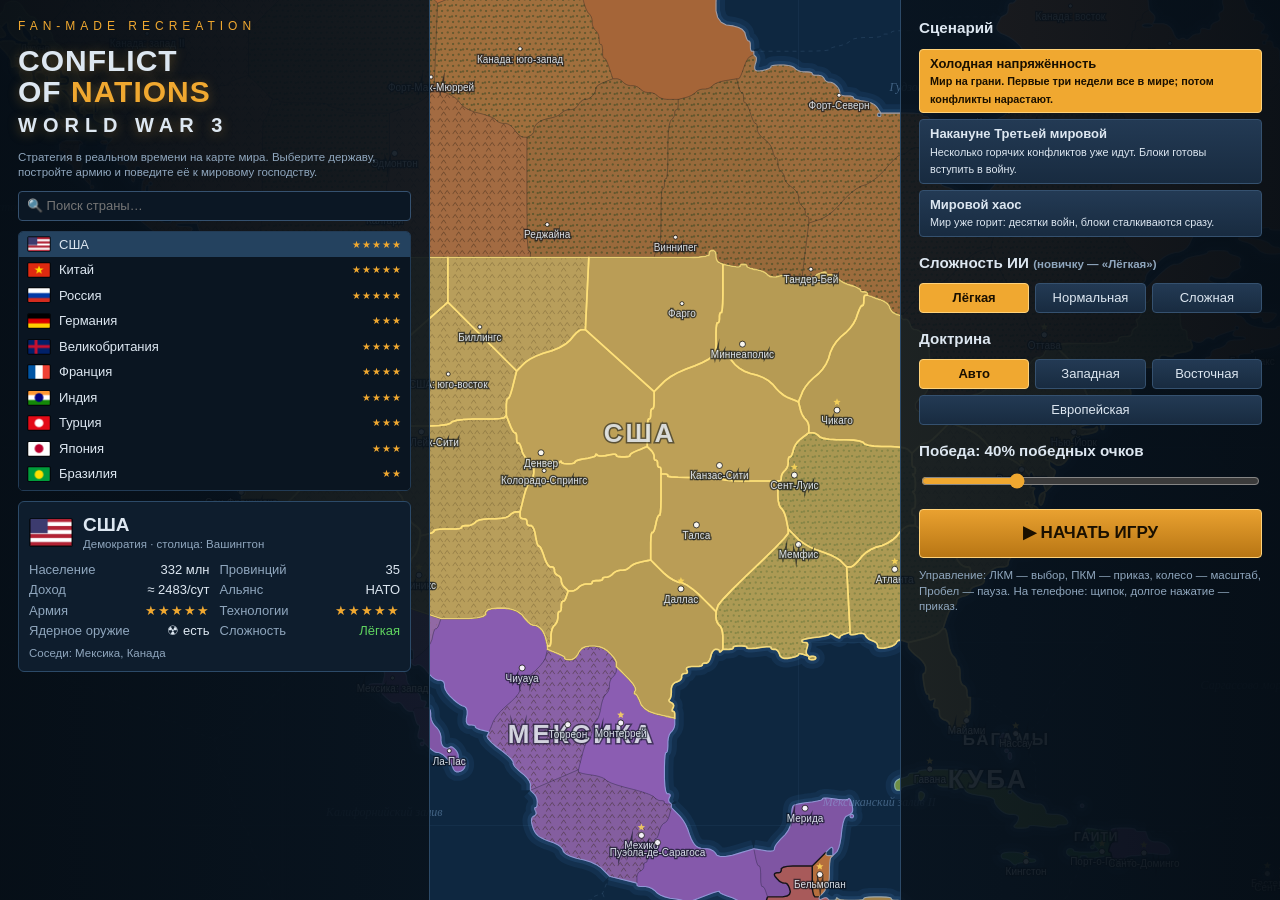
==== commit 9b36147e: "Guided step-by-step tutorial with highlights, easy defaults, auto-buy of shortages Co-Authored-By: C" ====
--- a/index.html
+++ b/index.html
@@ -6,7 +6,7 @@
 <title>Conflict of Nations: World War 3 — клон</title>
 <link rel="icon" href="data:image/svg+xml,%3Csvg xmlns='http://www.w3.org/2000/svg' viewBox='0 0 32 32'%3E%3Ccircle cx='16' cy='16' r='15' fill='%230e2740' stroke='%23f0a830' stroke-width='2'/%3E%3Cpath d='M7 12l5-3 4 2 5-1 4 4-3 3-4-1-3 4-3-1-2-4z' fill='%235b8def'/%3E%3Ccircle cx='21' cy='20' r='4' fill='%23e0503c'/%3E%3C/svg%3E">
 <style>
-:root{--bg:#0a1420;--bg2:#101f30;--bg3:#16293e;--line:#27415c;--acc:#f0a830;--acc2:#ffd27a;--tx:#dde7f1;--tx2:#8fa6bd;--ok:#5fd35f;--bad:#e0503c;--warn:#e6c34a;--blue:#4a90e2}*{box-sizing:border-box;-webkit-tap-highlight-color:transparent}html,body{margin:0;height:100%;overflow:hidden;background:#06101a;color:var(--tx);font:13px/1.35 "Segoe UI",Roboto,"Helvetica Neue",Arial,sans-serif;user-select:none;-webkit-user-select:none}#map-wrap{position:fixed;inset:0;background:#0e2740}#map{display:block;touch-action:none;cursor:grab}#map.order{cursor:crosshair}.hidden{display:none!important}button{font:inherit;color:var(--tx);cursor:pointer}.btn{background:linear-gradient(#233a54,#182b40);border:1px solid #35516f;border-radius:4px;padding:5px 10px;color:var(--tx);transition:.12s}.btn:hover:not(:disabled){border-color:var(--acc);color:#fff;background:linear-gradient(#2c4968,#1d3550)}.btn:active:not(:disabled){transform:translateY(1px)}.btn:disabled{opacity:.42;cursor:not-allowed}.btn.pri{background:linear-gradient(#e9a130,#b87614);border-color:#ffd27a;color:#1a1000;font-weight:700}.btn.pri:hover:not(:disabled){background:linear-gradient(#ffb840,#c98418);color:#000}.btn.danger{background:linear-gradient(#8e2f24,#611d16);border-color:#d3604f}.btn.sm{padding:2px 7px;font-size:12px}.flag{width:24px;height:16px;border:1px solid rgba(0,0,0,.6);border-radius:2px;vertical-align:middle;object-fit:cover}.flag.lg{width:44px;height:29px}.uico{vertical-align:middle}#hud{position:fixed;inset:0;pointer-events:none}#hud>*{pointer-events:auto}#topbar{position:absolute;left:0;right:0;top:0;height:44px;background:linear-gradient(#142335,#0c1927);border-bottom:1px solid #2c4a68;display:flex;align-items:center;gap:6px;padding:0 6px;box-shadow:0 2px 10px rgba(0,0,0,.5);z-index:5}#tb-country{display:flex;align-items:center;gap:7px;padding:3px 10px 3px 4px;border-radius:4px;cursor:pointer;min-width:150px;border:1px solid transparent}#tb-country:hover{border-color:var(--acc)}#tb-country b{font-size:14px;display:block;line-height:1.1}#tb-country small{color:var(--tx2);font-size:11px}#tb-time{text-align:center;min-width:104px;line-height:1.15}#tb-time b{font-size:14px;letter-spacing:.5px}#tb-time small{color:var(--tx2)}#tb-speed{display:flex;gap:2px}#tb-speed button{width:28px;height:28px;border:1px solid #35516f;background:#16273a;border-radius:3px;padding:0;font-size:12px}#tb-speed button.on{background:var(--acc);color:#1a1000;border-color:var(--acc2)}#tb-res{display:flex;gap:3px;flex:1;overflow-x:auto;scrollbar-width:none}#tb-res::-webkit-scrollbar{display:none}.rchip{display:flex;align-items:center;gap:4px;background:#0f1d2d;border:1px solid #223b55;border-radius:4px;padding:2px 7px;white-space:nowrap;min-width:78px;cursor:pointer}.rchip:hover{border-color:var(--acc)}.rchip .v{font-weight:700;font-size:13px;line-height:1.05}.rchip .d{font-size:10.5px;line-height:1}.rchip .pos{color:var(--ok)}.rchip .neg{color:var(--bad)}.rchip.low .v{color:var(--bad)}#tb-right{display:flex;gap:4px}.ibtn{width:34px;height:32px;border:1px solid #35516f;background:#16273a;border-radius:4px;font-size:16px;padding:0;position:relative}.ibtn:hover{border-color:var(--acc)}.badge{position:absolute;top:-5px;right:-5px;background:var(--bad);color:#fff;border-radius:9px;font-size:10px;min-width:16px;height:16px;line-height:16px;text-align:center;padding:0 3px}#leftbar{position:absolute;left:0;top:44px;bottom:0;width:52px;background:linear-gradient(90deg,#0b1724,#0e1c2b);border-right:1px solid #223b55;display:flex;flex-direction:column;padding:6px 4px;gap:4px;z-index:4}#leftbar button{width:44px;height:46px;border:1px solid transparent;background:transparent;border-radius:5px;font-size:20px;display:flex;flex-direction:column;align-items:center;justify-content:center;line-height:1;padding:0}#leftbar button span{font-size:8.5px;color:var(--tx2);margin-top:3px;letter-spacing:.2px}#leftbar button:hover{background:#17293d;border-color:#35516f}#leftbar button.on{background:#1d3550;border-color:var(--acc)}.panel{position:absolute;background:linear-gradient(#10202f,#0b1825);border:1px solid #2c4a68;border-radius:6px;box-shadow:0 6px 24px rgba(0,0,0,.6);z-index:3}#goals{left:60px;top:52px;width:250px;padding:6px 9px;font-size:12px;background:rgba(10,22,34,.86);cursor:pointer}#goals h5{margin:0 0 4px;font-size:10.5px;letter-spacing:1px;text-transform:uppercase;color:var(--acc2);display:flex;justify-content:space-between}#goals .g{display:flex;gap:6px;padding:2px 0;color:var(--tx)}#goals .g.done{color:var(--tx2);text-decoration:line-through}#goals.min .g{display:none}#prov-panel{right:8px;top:52px;width:338px;max-height:calc(100% - 262px);overflow:auto}#prov-panel::-webkit-scrollbar,.scroll::-webkit-scrollbar{width:7px;height:7px}#prov-panel::-webkit-scrollbar-thumb,.scroll::-webkit-scrollbar-thumb{background:#2c4a68;border-radius:4px}.ph{display:flex;align-items:center;gap:8px;padding:8px 10px;border-bottom:1px solid #223b55;background:linear-gradient(#17304a,#10243a);position:sticky;top:0;z-index:2}.ph h3{margin:0;font-size:15px;flex:1;line-height:1.15}.ph small{color:var(--tx2);display:block;font-size:11px}.ph .x{width:24px;height:24px;padding:0;border:0;background:transparent;font-size:16px;color:var(--tx2)}.ph .x:hover{color:#fff}.sec{padding:7px 10px;border-bottom:1px solid #1b3047}.sec h4{margin:0 0 5px;font-size:11px;text-transform:uppercase;letter-spacing:1px;color:var(--tx2)}.grid2{display:grid;grid-template-columns:1fr 1fr;gap:3px 10px}.kv{display:flex;justify-content:space-between;gap:6px}.kv span:first-child{color:var(--tx2)}.bldgrid{display:grid;grid-template-columns:1fr 1fr;gap:5px}.bld{background:#0f1e2f;border:1px solid #223b55;border-radius:4px;padding:4px 6px;display:flex;flex-direction:column;gap:3px;position:relative}.bld:hover{border-color:#3a5d82}.bld .t{display:flex;align-items:center;gap:5px;font-size:12px}.bld .pips{display:flex;gap:2px}.pip{width:9px;height:6px;background:#1f3349;border-radius:1px}.pip.on{background:var(--acc)}.bld .bar{height:4px;background:#1f3349;border-radius:2px;overflow:hidden}.bld .bar i{display:block;height:100%;background:var(--ok)}.bld .go{position:absolute;right:4px;top:4px}.ugrid{display:grid;grid-template-columns:1fr 1fr;gap:4px}.ubtn{display:flex;align-items:center;gap:6px;background:#0f1e2f;border:1px solid #223b55;border-radius:4px;padding:3px 6px;text-align:left;font-size:12px;width:100%}.ubtn:hover:not(:disabled){border-color:var(--acc)}.ubtn:disabled{opacity:.4}.ubtn small{display:block;color:var(--tx2);font-size:10px}.costs{display:inline-flex;gap:5px;flex-wrap:wrap;font-size:11px}.costs i{font-style:normal;white-space:nowrap}.costs .no{color:var(--bad)}.q{display:flex;align-items:center;gap:6px;margin:2px 0;font-size:12px}.q .bar{flex:1;height:5px;background:#1f3349;border-radius:3px;overflow:hidden}.q .bar i{display:block;height:100%;background:var(--blue)}.ulist{display:flex;flex-wrap:wrap;gap:4px}.uchip{display:flex;align-items:center;gap:4px;padding:2px 6px;background:#12263a;border:1px solid #2a4562;border-radius:4px;cursor:pointer;font-size:12px}.uchip:hover{border-color:var(--acc)}.uchip.sel{border-color:var(--acc2);background:#2a3d20}.hp{display:inline-block;width:26px;height:4px;background:#243a52;border-radius:2px;vertical-align:middle;overflow:hidden}.hp i{display:block;height:100%}#unit-panel{left:330px;bottom:30px;width:min(620px,calc(100% - 700px));min-width:330px;padding:0}#unit-panel .body{padding:7px 10px;display:flex;flex-wrap:wrap;gap:6px;align-items:flex-start;max-height:150px;overflow:auto}#unit-panel .acts{padding:6px 10px;border-top:1px solid #1b3047;display:flex;flex-wrap:wrap;gap:5px}.card{display:flex;gap:6px;align-items:center;background:#12263a;border:1px solid #2a4562;border-radius:5px;padding:3px 7px;flex:0 0 auto}#mini-wrap{position:absolute;left:58px;bottom:6px;z-index:4;display:none}#mini{display:block;border:2px solid #2c4a68;border-radius:3px;width:230px;height:auto;background:#0e2740;box-shadow:0 2px 10px rgba(0,0,0,.6)}#mapmodes{position:absolute;right:-34px;bottom:0;display:flex;flex-direction:column;gap:2px}#mapmodes button{width:26px;height:24px;font-size:13px;padding:0;background:#16273a;border:1px solid #35516f;border-radius:3px}#mapmodes button.on{border-color:var(--acc);background:#2a4262}#legend{left:330px;bottom:30px;padding:6px 10px;font-size:11.5px;min-width:190px;background:rgba(10,22,34,.9);pointer-events:none}#legend .lg{display:flex;align-items:center;gap:6px;margin:2px 0}#legend i{display:inline-block;width:14px;height:10px;border-radius:2px}#legend .grad{height:8px;border-radius:4px;margin:4px 0 2px}#ticker{position:absolute;left:330px;right:360px;bottom:4px;height:22px;background:rgba(8,16,26,.8);border:1px solid #223b55;border-radius:11px;padding:0 12px;line-height:20px;overflow:hidden;white-space:nowrap;text-overflow:ellipsis;cursor:pointer;font-size:12px;z-index:4}#toasts{position:absolute;top:52px;left:50%;transform:translateX(-50%);display:flex;flex-direction:column;gap:5px;align-items:center;pointer-events:none;z-index:9;max-width:70%}.toast{background:rgba(10,22,34,.94);border:1px solid #35516f;border-left:4px solid var(--acc);border-radius:4px;padding:6px 12px;font-size:12.5px;box-shadow:0 4px 14px rgba(0,0,0,.5);animation:tin .25s;pointer-events:auto;cursor:pointer}.toast.war{border-left-color:var(--bad)}.toast.good{border-left-color:var(--ok)}.toast.nuke{border-color:#ffdf3a;border-left-color:#ff3a1a;background:rgba(60,10,6,.95);font-weight:700}@keyframes tin{from{opacity:0;transform:translateY(-8px)}}#order-hint{position:absolute;top:52px;left:50%;transform:translateX(-50%);background:rgba(240,168,48,.95);color:#1a1000;padding:5px 14px;border-radius:14px;font-weight:700;z-index:8;pointer-events:none}#tooltip{position:fixed;z-index:50;background:rgba(7,15,24,.97);border:1px solid #3a5d82;border-radius:5px;padding:6px 9px;font-size:12px;max-width:300px;pointer-events:none;box-shadow:0 4px 14px rgba(0,0,0,.6)}#modal-back{position:fixed;inset:0;background:rgba(2,8,14,.62);z-index:20;display:flex;align-items:center;justify-content:center}#modal{background:linear-gradient(#112133,#0a1622);border:1px solid #3a5d82;border-radius:8px;box-shadow:0 10px 50px rgba(0,0,0,.8);width:min(1080px,96vw);height:min(660px,92vh);display:flex;flex-direction:column;overflow:hidden}#modal.sm{width:min(520px,94vw);height:auto;max-height:90vh}.mh{display:flex;align-items:center;gap:10px;padding:10px 14px;background:linear-gradient(#1a3550,#122840);border-bottom:1px solid #2c4a68}.mh h2{margin:0;font-size:17px;flex:1;letter-spacing:.5px}.tabs{display:flex;gap:2px;padding:6px 10px 0;background:#0d1b2a;border-bottom:1px solid #223b55;overflow-x:auto}.tabs button{background:transparent;border:1px solid transparent;border-bottom:0;padding:6px 14px;border-radius:5px 5px 0 0;color:var(--tx2);white-space:nowrap}.tabs button.on{background:#16293e;color:#fff;border-color:#2c4a68}.mb{flex:1;overflow:auto;padding:12px 14px}.row{display:flex;gap:10px;align-items:center}table.t{border-collapse:collapse;width:100%}table.t th{text-align:left;color:var(--tx2);font-weight:600;font-size:11px;text-transform:uppercase;padding:4px 8px;border-bottom:1px solid #27415c;position:sticky;top:0;background:#0f1e2f;cursor:pointer}table.t td{padding:4px 8px;border-bottom:1px solid #16293e}table.t tr:hover td{background:#14283c}table.t tr.me td{background:#1c3a24}.bar2{height:7px;background:#1f3349;border-radius:4px;overflow:hidden;min-width:60px}.bar2 i{display:block;height:100%}.cols{display:grid;grid-template-columns:repeat(5,minmax(190px,1fr));gap:10px;min-width:1000px}.col h4{margin:0 0 6px;color:var(--acc2);font-size:12px;text-transform:uppercase;letter-spacing:1px}.rcard{background:#102033;border:1px solid #223b55;border-radius:5px;padding:7px;margin-bottom:6px;font-size:12px}.rcard:hover{border-color:#3a5d82}.rcard .tt{display:flex;align-items:center;gap:6px;font-weight:600;margin-bottom:3px}.rcard p{margin:3px 0;color:var(--tx2);font-size:11.5px}.rcur{background:#142b44;border:1px solid var(--blue)}.split{display:grid;grid-template-columns:300px 1fr;gap:12px;height:100%}.split>div{min-height:0;overflow:auto}.dlist .it{display:flex;align-items:center;gap:7px;padding:4px 6px;border-radius:4px;cursor:pointer;border:1px solid transparent}.dlist .it:hover{background:#16293e}.dlist .it.on{background:#1d3550;border-color:var(--acc)}.relbar{width:54px}.pill{display:inline-block;padding:1px 7px;border-radius:9px;font-size:11px;background:#1f3349}.pill.war{background:#7a2219}.pill.ally{background:#1e5a3a}.pill.acc{background:#35516f}input[type=text],input[type=number],select{background:#0b1724;border:1px solid #35516f;border-radius:4px;color:var(--tx);padding:5px 8px;font:inherit;user-select:text;-webkit-user-select:text}input[type=range]{accent-color:var(--acc)}#start{position:fixed;inset:0;z-index:30;display:flex;pointer-events:none}#start>*{pointer-events:auto}.stl{width:min(430px,100%);background:linear-gradient(90deg,rgba(6,14,22,.97),rgba(8,18,28,.9));border-right:1px solid #2c4a68;padding:18px;display:flex;flex-direction:column;gap:10px;overflow:auto}.logo{font-size:12px;letter-spacing:5px;color:var(--acc);margin:0}.title{font-size:30px;font-weight:800;line-height:1.02;margin:2px 0;letter-spacing:1px;text-shadow:0 2px 12px rgba(240,168,48,.35)}.title em{font-style:normal;color:var(--acc)}.str{margin-left:auto;width:min(380px,100%);background:linear-gradient(270deg,rgba(6,14,22,.96),rgba(8,18,28,.88));border-left:1px solid #2c4a68;padding:18px;display:flex;flex-direction:column;gap:10px;overflow:auto}.clist{flex:0 0 auto;min-height:130px;max-height:260px;overflow:auto;border:1px solid #223b55;border-radius:5px;background:#0a1521}.clist .it{display:flex;align-items:center;gap:8px;padding:4px 8px;cursor:pointer}.clist .it:hover{background:#16293e}.clist .it.on{background:#24425f}.cardc{background:#0e1d2d;border:1px solid #2c4a68;border-radius:6px;padding:10px}.stars{color:var(--acc);letter-spacing:1px}.stars s{color:#2c4058;text-decoration:none}.opt{display:flex;gap:6px;flex-wrap:wrap}.opt button{flex:1;min-width:90px}.opt button.on{background:var(--acc);color:#1a1000;border-color:var(--acc2);font-weight:700}.note{color:var(--tx2);font-size:11.5px}.over{position:fixed;inset:0;z-index:40;background:rgba(0,0,0,.78);display:flex;align-items:center;justify-content:center;flex-direction:column;gap:14px;text-align:center}.over h1{font-size:46px;margin:0;letter-spacing:4px}@media (max-width:900px){#unit-panel{left:330px;width:auto;right:360px;min-width:0}}@media (max-width:760px){#goals{display:none}#topbar{height:40px;gap:3px;padding:0 3px}#tb-country{min-width:0;padding:2px}#tb-country div{display:none}.flag.lg{width:34px;height:23px}#tb-time{min-width:62px}#tb-time b{font-size:11.5px}#tb-time small{font-size:10px}#tb-speed button{width:30px;height:32px;font-size:11px}#legend{left:48px;bottom:auto;top:84px}#tb-res{position:fixed;left:0;right:0;top:40px;height:36px;background:rgba(10,20,32,.93);padding:3px 4px;z-index:4;border-bottom:1px solid #223b55;flex:none}.rchip{min-width:62px;padding:1px 4px}.ibtn{width:30px;height:28px}#leftbar{top:76px;width:42px;padding:4px 2px}#leftbar button{width:38px;height:40px;font-size:17px}#leftbar button span{display:none}#mini-wrap{display:none!important}#prov-panel{left:42px;right:0;top:auto;bottom:0;width:auto;max-height:42%;border-radius:10px 10px 0 0}#unit-panel{left:42px;right:0;bottom:0;width:auto;min-width:0;border-radius:10px 10px 0 0}body.usel #prov-panel{display:none}#modal{width:100vw;height:100vh;max-height:none;border-radius:0}#modal.sm{width:96vw;height:auto;max-height:92vh;border-radius:8px}#toasts{top:80px;max-width:92%}#order-hint{top:80px;font-size:12px}.cols{min-width:900px}.stl,.str{width:100%}#start{flex-direction:column;overflow:auto;background:rgba(6,14,22,.55)}.stl{border-right:0;overflow:visible}.str{margin-left:0;border-left:0;overflow:visible}.clist{max-height:32vh}.title{font-size:24px}}
+:root{--bg:#0a1420;--bg2:#101f30;--bg3:#16293e;--line:#27415c;--acc:#f0a830;--acc2:#ffd27a;--tx:#dde7f1;--tx2:#8fa6bd;--ok:#5fd35f;--bad:#e0503c;--warn:#e6c34a;--blue:#4a90e2}*{box-sizing:border-box;-webkit-tap-highlight-color:transparent}html,body{margin:0;height:100%;overflow:hidden;background:#06101a;color:var(--tx);font:13px/1.35 "Segoe UI",Roboto,"Helvetica Neue",Arial,sans-serif;user-select:none;-webkit-user-select:none}#map-wrap{position:fixed;inset:0;background:#0e2740}#map{display:block;touch-action:none;cursor:grab}#map.order{cursor:crosshair}.hidden{display:none!important}button{font:inherit;color:var(--tx);cursor:pointer}.btn{background:linear-gradient(#233a54,#182b40);border:1px solid #35516f;border-radius:4px;padding:5px 10px;color:var(--tx);transition:.12s}.btn:hover:not(:disabled){border-color:var(--acc);color:#fff;background:linear-gradient(#2c4968,#1d3550)}.btn:active:not(:disabled){transform:translateY(1px)}.btn:disabled{opacity:.42;cursor:not-allowed}.btn.pri{background:linear-gradient(#e9a130,#b87614);border-color:#ffd27a;color:#1a1000;font-weight:700}.btn.pri:hover:not(:disabled){background:linear-gradient(#ffb840,#c98418);color:#000}.btn.danger{background:linear-gradient(#8e2f24,#611d16);border-color:#d3604f}.btn.sm{padding:2px 7px;font-size:12px}.flag{width:24px;height:16px;border:1px solid rgba(0,0,0,.6);border-radius:2px;vertical-align:middle;object-fit:cover}.flag.lg{width:44px;height:29px}.uico{vertical-align:middle}#hud{position:fixed;inset:0;pointer-events:none}#hud>*{pointer-events:auto}#topbar{position:absolute;left:0;right:0;top:0;height:44px;background:linear-gradient(#142335,#0c1927);border-bottom:1px solid #2c4a68;display:flex;align-items:center;gap:6px;padding:0 6px;box-shadow:0 2px 10px rgba(0,0,0,.5);z-index:5}#tb-country{display:flex;align-items:center;gap:7px;padding:3px 10px 3px 4px;border-radius:4px;cursor:pointer;min-width:150px;border:1px solid transparent}#tb-country:hover{border-color:var(--acc)}#tb-country b{font-size:14px;display:block;line-height:1.1}#tb-country small{color:var(--tx2);font-size:11px}#tb-time{text-align:center;min-width:104px;line-height:1.15}#tb-time b{font-size:14px;letter-spacing:.5px}#tb-time small{color:var(--tx2)}#tb-speed{display:flex;gap:2px}#tb-speed button{width:28px;height:28px;border:1px solid #35516f;background:#16273a;border-radius:3px;padding:0;font-size:12px}#tb-speed button.on{background:var(--acc);color:#1a1000;border-color:var(--acc2)}#tb-res{display:flex;gap:3px;flex:1;overflow-x:auto;scrollbar-width:none}#tb-res::-webkit-scrollbar{display:none}.rchip{display:flex;align-items:center;gap:4px;background:#0f1d2d;border:1px solid #223b55;border-radius:4px;padding:2px 7px;white-space:nowrap;min-width:78px;cursor:pointer}.rchip:hover{border-color:var(--acc)}.rchip .v{font-weight:700;font-size:13px;line-height:1.05}.rchip .d{font-size:10.5px;line-height:1}.rchip .pos{color:var(--ok)}.rchip .neg{color:var(--bad)}.rchip.low .v{color:var(--bad)}#tb-right{display:flex;gap:4px}.ibtn{width:34px;height:32px;border:1px solid #35516f;background:#16273a;border-radius:4px;font-size:16px;padding:0;position:relative}.ibtn:hover{border-color:var(--acc)}.badge{position:absolute;top:-5px;right:-5px;background:var(--bad);color:#fff;border-radius:9px;font-size:10px;min-width:16px;height:16px;line-height:16px;text-align:center;padding:0 3px}#leftbar{position:absolute;left:0;top:44px;bottom:0;width:52px;background:linear-gradient(90deg,#0b1724,#0e1c2b);border-right:1px solid #223b55;display:flex;flex-direction:column;padding:6px 4px;gap:4px;z-index:4}#leftbar button{width:44px;height:46px;border:1px solid transparent;background:transparent;border-radius:5px;font-size:20px;display:flex;flex-direction:column;align-items:center;justify-content:center;line-height:1;padding:0}#leftbar button span{font-size:8.5px;color:var(--tx2);margin-top:3px;letter-spacing:.2px}#leftbar button:hover{background:#17293d;border-color:#35516f}#leftbar button.on{background:#1d3550;border-color:var(--acc)}.panel{position:absolute;background:linear-gradient(#10202f,#0b1825);border:1px solid #2c4a68;border-radius:6px;box-shadow:0 6px 24px rgba(0,0,0,.6);z-index:3}#goals{left:60px;top:52px;width:250px;padding:6px 9px;font-size:12px;background:rgba(10,22,34,.86);cursor:pointer}#goals h5{margin:0 0 4px;font-size:10.5px;letter-spacing:1px;text-transform:uppercase;color:var(--acc2);display:flex;justify-content:space-between}#goals .g{display:flex;gap:6px;padding:2px 0;color:var(--tx)}#goals .g.done{color:var(--tx2);text-decoration:line-through}#goals.min .g{display:none}#prov-panel{right:8px;top:52px;width:338px;max-height:calc(100% - 262px);overflow:auto}#prov-panel::-webkit-scrollbar,.scroll::-webkit-scrollbar{width:7px;height:7px}#prov-panel::-webkit-scrollbar-thumb,.scroll::-webkit-scrollbar-thumb{background:#2c4a68;border-radius:4px}.ph{display:flex;align-items:center;gap:8px;padding:8px 10px;border-bottom:1px solid #223b55;background:linear-gradient(#17304a,#10243a);position:sticky;top:0;z-index:2}.ph h3{margin:0;font-size:15px;flex:1;line-height:1.15}.ph small{color:var(--tx2);display:block;font-size:11px}.ph .x{width:24px;height:24px;padding:0;border:0;background:transparent;font-size:16px;color:var(--tx2)}.ph .x:hover{color:#fff}.sec{padding:7px 10px;border-bottom:1px solid #1b3047}.sec h4{margin:0 0 5px;font-size:11px;text-transform:uppercase;letter-spacing:1px;color:var(--tx2)}.grid2{display:grid;grid-template-columns:1fr 1fr;gap:3px 10px}.kv{display:flex;justify-content:space-between;gap:6px}.kv span:first-child{color:var(--tx2)}.bldgrid{display:grid;grid-template-columns:1fr 1fr;gap:5px}.bld{background:#0f1e2f;border:1px solid #223b55;border-radius:4px;padding:4px 6px;display:flex;flex-direction:column;gap:3px;position:relative}.bld:hover{border-color:#3a5d82}.bld .t{display:flex;align-items:center;gap:5px;font-size:12px}.bld .pips{display:flex;gap:2px}.pip{width:9px;height:6px;background:#1f3349;border-radius:1px}.pip.on{background:var(--acc)}.bld .bar{height:4px;background:#1f3349;border-radius:2px;overflow:hidden}.bld .bar i{display:block;height:100%;background:var(--ok)}.bld .go{position:absolute;right:4px;top:4px}.ugrid{display:grid;grid-template-columns:1fr 1fr;gap:4px}.ubtn{display:flex;align-items:center;gap:6px;background:#0f1e2f;border:1px solid #223b55;border-radius:4px;padding:3px 6px;text-align:left;font-size:12px;width:100%}.ubtn:hover:not(:disabled){border-color:var(--acc)}.ubtn:disabled{opacity:.4}.ubtn small{display:block;color:var(--tx2);font-size:10px}.costs{display:inline-flex;gap:5px;flex-wrap:wrap;font-size:11px}.costs i{font-style:normal;white-space:nowrap}.costs .no{color:var(--bad)}.q{display:flex;align-items:center;gap:6px;margin:2px 0;font-size:12px}.q .bar{flex:1;height:5px;background:#1f3349;border-radius:3px;overflow:hidden}.q .bar i{display:block;height:100%;background:var(--blue)}.ulist{display:flex;flex-wrap:wrap;gap:4px}.uchip{display:flex;align-items:center;gap:4px;padding:2px 6px;background:#12263a;border:1px solid #2a4562;border-radius:4px;cursor:pointer;font-size:12px}.uchip:hover{border-color:var(--acc)}.uchip.sel{border-color:var(--acc2);background:#2a3d20}.hp{display:inline-block;width:26px;height:4px;background:#243a52;border-radius:2px;vertical-align:middle;overflow:hidden}.hp i{display:block;height:100%}#unit-panel{left:330px;bottom:30px;width:min(620px,calc(100% - 700px));min-width:330px;padding:0}#unit-panel .body{padding:7px 10px;display:flex;flex-wrap:wrap;gap:6px;align-items:flex-start;max-height:150px;overflow:auto}#unit-panel .acts{padding:6px 10px;border-top:1px solid #1b3047;display:flex;flex-wrap:wrap;gap:5px}.card{display:flex;gap:6px;align-items:center;background:#12263a;border:1px solid #2a4562;border-radius:5px;padding:3px 7px;flex:0 0 auto}#mini-wrap{position:absolute;left:58px;bottom:6px;z-index:4;display:none}#mini{display:block;border:2px solid #2c4a68;border-radius:3px;width:230px;height:auto;background:#0e2740;box-shadow:0 2px 10px rgba(0,0,0,.6)}#mapmodes{position:absolute;right:-34px;bottom:0;display:flex;flex-direction:column;gap:2px}#mapmodes button{width:26px;height:24px;font-size:13px;padding:0;background:#16273a;border:1px solid #35516f;border-radius:3px}#mapmodes button.on{border-color:var(--acc);background:#2a4262}#tut{left:50%;transform:translateX(-50%);bottom:64px;width:min(560px,calc(100% - 20px));padding:10px 14px;background:linear-gradient(#26405c,#16293e);border:2px solid var(--acc);z-index:12;box-shadow:0 8px 30px rgba(0,0,0,.7)}#tut h5{margin:0 0 4px;font-size:11px;letter-spacing:1px;color:var(--acc2);text-transform:uppercase}#tut p{margin:0 0 8px;font-size:14px;line-height:1.4}.tuthl{outline:3px solid #ffd27a!important;outline-offset:2px;box-shadow:0 0 16px 5px rgba(255,210,122,.85)!important;animation:tpulse 1s infinite alternate;position:relative;z-index:6}@keyframes tpulse{from{box-shadow:0 0 6px 2px rgba(255,210,122,.5)}to{box-shadow:0 0 20px 7px rgba(255,210,122,.95)}}#legend{left:330px;bottom:30px;padding:6px 10px;font-size:11.5px;min-width:190px;background:rgba(10,22,34,.9);pointer-events:none}#legend .lg{display:flex;align-items:center;gap:6px;margin:2px 0}#legend i{display:inline-block;width:14px;height:10px;border-radius:2px}#legend .grad{height:8px;border-radius:4px;margin:4px 0 2px}#ticker{position:absolute;left:330px;right:360px;bottom:4px;height:22px;background:rgba(8,16,26,.8);border:1px solid #223b55;border-radius:11px;padding:0 12px;line-height:20px;overflow:hidden;white-space:nowrap;text-overflow:ellipsis;cursor:pointer;font-size:12px;z-index:4}#toasts{position:absolute;top:52px;left:50%;transform:translateX(-50%);display:flex;flex-direction:column;gap:5px;align-items:center;pointer-events:none;z-index:9;max-width:70%}.toast{background:rgba(10,22,34,.94);border:1px solid #35516f;border-left:4px solid var(--acc);border-radius:4px;padding:6px 12px;font-size:12.5px;box-shadow:0 4px 14px rgba(0,0,0,.5);animation:tin .25s;pointer-events:auto;cursor:pointer}.toast.war{border-left-color:var(--bad)}.toast.good{border-left-color:var(--ok)}.toast.nuke{border-color:#ffdf3a;border-left-color:#ff3a1a;background:rgba(60,10,6,.95);font-weight:700}@keyframes tin{from{opacity:0;transform:translateY(-8px)}}#order-hint{position:absolute;top:52px;left:50%;transform:translateX(-50%);background:rgba(240,168,48,.95);color:#1a1000;padding:5px 14px;border-radius:14px;font-weight:700;z-index:8;pointer-events:none}#tooltip{position:fixed;z-index:50;background:rgba(7,15,24,.97);border:1px solid #3a5d82;border-radius:5px;padding:6px 9px;font-size:12px;max-width:300px;pointer-events:none;box-shadow:0 4px 14px rgba(0,0,0,.6)}#modal-back{position:fixed;inset:0;background:rgba(2,8,14,.62);z-index:20;display:flex;align-items:center;justify-content:center}#modal{background:linear-gradient(#112133,#0a1622);border:1px solid #3a5d82;border-radius:8px;box-shadow:0 10px 50px rgba(0,0,0,.8);width:min(1080px,96vw);height:min(660px,92vh);display:flex;flex-direction:column;overflow:hidden}#modal.sm{width:min(520px,94vw);height:auto;max-height:90vh}.mh{display:flex;align-items:center;gap:10px;padding:10px 14px;background:linear-gradient(#1a3550,#122840);border-bottom:1px solid #2c4a68}.mh h2{margin:0;font-size:17px;flex:1;letter-spacing:.5px}.tabs{display:flex;gap:2px;padding:6px 10px 0;background:#0d1b2a;border-bottom:1px solid #223b55;overflow-x:auto}.tabs button{background:transparent;border:1px solid transparent;border-bottom:0;padding:6px 14px;border-radius:5px 5px 0 0;color:var(--tx2);white-space:nowrap}.tabs button.on{background:#16293e;color:#fff;border-color:#2c4a68}.mb{flex:1;overflow:auto;padding:12px 14px}.row{display:flex;gap:10px;align-items:center}table.t{border-collapse:collapse;width:100%}table.t th{text-align:left;color:var(--tx2);font-weight:600;font-size:11px;text-transform:uppercase;padding:4px 8px;border-bottom:1px solid #27415c;position:sticky;top:0;background:#0f1e2f;cursor:pointer}table.t td{padding:4px 8px;border-bottom:1px solid #16293e}table.t tr:hover td{background:#14283c}table.t tr.me td{background:#1c3a24}.bar2{height:7px;background:#1f3349;border-radius:4px;overflow:hidden;min-width:60px}.bar2 i{display:block;height:100%}.cols{display:grid;grid-template-columns:repeat(5,minmax(190px,1fr));gap:10px;min-width:1000px}.col h4{margin:0 0 6px;color:var(--acc2);font-size:12px;text-transform:uppercase;letter-spacing:1px}.rcard{background:#102033;border:1px solid #223b55;border-radius:5px;padding:7px;margin-bottom:6px;font-size:12px}.rcard:hover{border-color:#3a5d82}.rcard .tt{display:flex;align-items:center;gap:6px;font-weight:600;margin-bottom:3px}.rcard p{margin:3px 0;color:var(--tx2);font-size:11.5px}.rcur{background:#142b44;border:1px solid var(--blue)}.split{display:grid;grid-template-columns:300px 1fr;gap:12px;height:100%}.split>div{min-height:0;overflow:auto}.dlist .it{display:flex;align-items:center;gap:7px;padding:4px 6px;border-radius:4px;cursor:pointer;border:1px solid transparent}.dlist .it:hover{background:#16293e}.dlist .it.on{background:#1d3550;border-color:var(--acc)}.relbar{width:54px}.pill{display:inline-block;padding:1px 7px;border-radius:9px;font-size:11px;background:#1f3349}.pill.war{background:#7a2219}.pill.ally{background:#1e5a3a}.pill.acc{background:#35516f}input[type=text],input[type=number],select{background:#0b1724;border:1px solid #35516f;border-radius:4px;color:var(--tx);padding:5px 8px;font:inherit;user-select:text;-webkit-user-select:text}input[type=range]{accent-color:var(--acc)}#start{position:fixed;inset:0;z-index:30;display:flex;pointer-events:none}#start>*{pointer-events:auto}.stl{width:min(430px,100%);background:linear-gradient(90deg,rgba(6,14,22,.97),rgba(8,18,28,.9));border-right:1px solid #2c4a68;padding:18px;display:flex;flex-direction:column;gap:10px;overflow:auto}.logo{font-size:12px;letter-spacing:5px;color:var(--acc);margin:0}.title{font-size:30px;font-weight:800;line-height:1.02;margin:2px 0;letter-spacing:1px;text-shadow:0 2px 12px rgba(240,168,48,.35)}.title em{font-style:normal;color:var(--acc)}.str{margin-left:auto;width:min(380px,100%);background:linear-gradient(270deg,rgba(6,14,22,.96),rgba(8,18,28,.88));border-left:1px solid #2c4a68;padding:18px;display:flex;flex-direction:column;gap:10px;overflow:auto}.clist{flex:0 0 auto;min-height:130px;max-height:260px;overflow:auto;border:1px solid #223b55;border-radius:5px;background:#0a1521}.clist .it{display:flex;align-items:center;gap:8px;padding:4px 8px;cursor:pointer}.clist .it:hover{background:#16293e}.clist .it.on{background:#24425f}.cardc{background:#0e1d2d;border:1px solid #2c4a68;border-radius:6px;padding:10px}.stars{color:var(--acc);letter-spacing:1px}.stars s{color:#2c4058;text-decoration:none}.opt{display:flex;gap:6px;flex-wrap:wrap}.opt button{flex:1;min-width:90px}.opt button.on{background:var(--acc);color:#1a1000;border-color:var(--acc2);font-weight:700}.note{color:var(--tx2);font-size:11.5px}.over{position:fixed;inset:0;z-index:40;background:rgba(0,0,0,.78);display:flex;align-items:center;justify-content:center;flex-direction:column;gap:14px;text-align:center}.over h1{font-size:46px;margin:0;letter-spacing:4px}@media (max-width:900px){#unit-panel{left:330px;width:auto;right:360px;min-width:0}}@media (max-width:760px){#tut{bottom:auto;top:84px}#goals{display:none}#topbar{height:40px;gap:3px;padding:0 3px}#tb-country{min-width:0;padding:2px}#tb-country div{display:none}.flag.lg{width:34px;height:23px}#tb-time{min-width:62px}#tb-time b{font-size:11.5px}#tb-time small{font-size:10px}#tb-speed button{width:30px;height:32px;font-size:11px}#legend{left:48px;bottom:auto;top:84px}#tb-res{position:fixed;left:0;right:0;top:40px;height:36px;background:rgba(10,20,32,.93);padding:3px 4px;z-index:4;border-bottom:1px solid #223b55;flex:none}.rchip{min-width:62px;padding:1px 4px}.ibtn{width:30px;height:28px}#leftbar{top:76px;width:42px;padding:4px 2px}#leftbar button{width:38px;height:40px;font-size:17px}#leftbar button span{display:none}#mini-wrap{display:none!important}#prov-panel{left:42px;right:0;top:auto;bottom:0;width:auto;max-height:42%;border-radius:10px 10px 0 0}#unit-panel{left:42px;right:0;bottom:0;width:auto;min-width:0;border-radius:10px 10px 0 0}body.usel #prov-panel{display:none}#modal{width:100vw;height:100vh;max-height:none;border-radius:0}#modal.sm{width:96vw;height:auto;max-height:92vh;border-radius:8px}#toasts{top:80px;max-width:92%}#order-hint{top:80px;font-size:12px}.cols{min-width:900px}.stl,.str{width:100%}#start{flex-direction:column;overflow:auto;background:rgba(6,14,22,.55)}.stl{border-right:0;overflow:visible}.str{margin-left:0;border-left:0;overflow:visible}.clist{max-height:32vh}.title{font-size:24px}}
 </style>
 </head>
 <body>
@@ -20,6 +20,7 @@
   <div id="prov-panel" class="panel hidden"></div>
   <div id="unit-panel" class="panel hidden"></div>
   <div id="mini-wrap"><canvas id="mini" width="460" height="227"></canvas><div id="mapmodes"></div></div>
+  <div id="tut" class="panel hidden"></div>
   <div id="legend" class="panel hidden"></div>
   <div id="ticker"></div>
 </div>
@@ -27,7 +28,7 @@
 <div id="start"></div>
 <div id="tooltip" class="hidden"></div>
 <script>
-const WORLD={W:1800,H:887,RES:5,countries:[{key:"ZWE",n:"Зимбабве",cap:0,pop:14645468,gdp:21440,gov:"autocracy",mil:2,tech:1,nukes:0,oil:0,ore:4,rare:2,food:2,ind:2,bloc:"NONE",agg:1,rivals:[],flag:"h:#006400,#ffd200,#000000,#ffd200,#006400|tri:#ffffff"},{key:"ZMB",n:"Замбия",cap:5,pop:17861030,gdp:23309,gov:"democracy",mil:1,tech:1,nukes:0,oil:0,ore:4,rare:2,food:2,ind:1,bloc:"NONE",agg:1,rivals:[],flag:"h:#198a00,#198a00,#198a00,#de2010,#000000"},{key:"YEM",n:"Йемен",cap:8,pop:29161922,gdp:22581,gov:"autocracy",mil:2,tech:1,nukes:0,oil:1,ore:0,rare:0,food:1,ind:1,bloc:"ARAB",agg:2,rivals:["SAU"],flag:"h:#ce1126,#ffffff,#000000"},{key:"VNM",n:"Вьетнам",cap:12,pop:96462106,gdp:261921,gov:"communist",mil:4,tech:2,nukes:0,oil:1,ore:3,rare:3,food:4,ind:3,bloc:"NONE",agg:2,rivals:["CH1"],flag:"plain:#da251d|star:#ffff00"},{key:"VEN",n:"Венесуэла",cap:15,pop:28515829,gdp:482359,gov:"autocracy",mil:3,tech:2,nukes:0,oil:4,ore:2,rare:1,food:1,ind:1,bloc:"CHINA",agg:2,rivals:["GUY"],flag:"h:#ffcc00,#00247d,#cf142b|star:#ffffff"},{key:"VUT",n:"Вануату",cap:18,pop:299882,gdp:934,gov:"democracy",mil:1,tech:1,nukes:0,oil:0,ore:0,rare:0,food:2,ind:1,bloc:"NONE",agg:1,rivals:[],flag:"h:#d21034,#009543|tri:#000000"},{key:"UZB",n:"Узбекистан",cap:19,pop:33580650,gdp:57921,gov:"autocracy",mil:3,tech:2,nukes:0,oil:2,ore:3,rare:2,food:2,ind:2,bloc:"NONE",agg:1,rivals:[],flag:"h:#0099b5,#ce1126,#ffffff,#ce1126,#1eb53a"},{key:"URY",n:"Уругвай",cap:24,pop:3461734,gdp:56045,gov:"democracy",mil:2,tech:2,nukes:0,oil:0,ore:0,rare:0,food:3,ind:2,bloc:"NONE",agg:1,rivals:[],flag:"h:#ffffff,#0038a8,#ffffff,#0038a8,#ffffff|canton:#fcd116"},{key:"FSM",n:"Микронезия",cap:25,pop:113815,gdp:401,gov:"democracy",mil:1,tech:1,nukes:0,oil:0,ore:0,rare:0,food:1,ind:1,bloc:"NONE",agg:1,rivals:[],flag:"plain:#75aadb|star:#ffffff"},{key:"MHL",n:"Маршалловы Острова",cap:26,pop:58791,gdp:221,gov:"democracy",mil:1,tech:1,nukes:0,oil:0,ore:0,rare:0,food:1,ind:1,bloc:"NONE",agg:1,rivals:[],flag:"plain:#003893|star:#ffffff"},{key:"US1",n:"США",cap:35,pop:331819670,gdp:21549948,gov:"democracy",mil:10,tech:5,nukes:1,oil:4,ore:3,rare:3,food:5,ind:5,bloc:"NATO",agg:3,rivals:["CH1","RUS","IRN","PRK"],flag:"h:#b22234,#ffffff,#b22234,#ffffff,#b22234,#ffffff,#b22234|canton:#3c3b6e"},{key:"GB1",n:"Великобритания",cap:63,pop:67317064,gdp:2860494,gov:"democracy",mil:7,tech:5,nukes:1,oil:2,ore:1,rare:1,food:3,ind:4,bloc:"NATO",agg:2,rivals:["ARG"],flag:"plain:#012169|cross:#c8102e"},{key:"ARE",n:"ОАЭ",cap:65,pop:9770529,gdp:421142,gov:"monarchy",mil:5,tech:4,nukes:0,oil:4,ore:0,rare:0,food:1,ind:3,bloc:"ARAB",agg:2,rivals:["IRN"],flag:"h:#00732f,#ffffff,#000000|canton:#ff0000"},{key:"UKR",n:"Украина",cap:69,pop:44385155,gdp:153781,gov:"democracy",mil:7,tech:3,nukes:0,oil:0,ore:3,rare:2,food:4,ind:3,bloc:"NONE",agg:2,rivals:["RUS"],flag:"h:#005bbb,#ffd500"},{key:"UGA",n:"Уганда",cap:73,pop:44269594,gdp:35165,gov:"autocracy",mil:2,tech:1,nukes:0,oil:0,ore:1,rare:1,food:2,ind:1,bloc:"NONE",agg:1,rivals:[],flag:"h:#000000,#fcdc04,#d90000|disc:#ffffff"},{key:"TKM",n:"Туркмения",cap:74,pop:5942089,gdp:40761,gov:"autocracy",mil:3,tech:1,nukes:0,oil:4,ore:0,rare:0,food:2,ind:2,bloc:"NONE",agg:1,rivals:[],flag:"plain:#00843d|disc:#ffffff"},{key:"TUR",n:"Турция",cap:78,pop:83429615,gdp:761425,gov:"democracy",mil:6,tech:3,nukes:0,oil:0,ore:2,rare:2,food:4,ind:3,bloc:"NATO",agg:3,rivals:["GRC"],flag:"plain:#e30a17|disc:#ffffff"},{key:"TUN",n:"Тунис",cap:85,pop:11694719,gdp:38796,gov:"autocracy",mil:3,tech:2,nukes:0,oil:1,ore:1,rare:0,food:2,ind:2,bloc:"ARAB",agg:1,rivals:[],flag:"plain:#e70013|disc:#ffffff"},{key:"TTO",n:"Тринидад и Тобаго",cap:86,pop:1394973,gdp:24269,gov:"democracy",mil:1,tech:2,nukes:0,oil:3,ore:0,rare:0,food:1,ind:2,bloc:"NONE",agg:1,rivals:[],flag:"plain:#ce1126"},{key:"TON",n:"Тонга",cap:87,pop:104494,gdp:512,gov:"monarchy",mil:1,tech:1,nukes:0,oil:0,ore:0,rare:0,food:1,ind:1,bloc:"NONE",agg:1,rivals:[],flag:"plain:#c10000|canton:#ffffff"},{key:"TGO",n:"Того",cap:88,pop:8082366,gdp:5490,gov:"autocracy",mil:1,tech:1,nukes:0,oil:0,ore:1,rare:0,food:2,ind:1,bloc:"NONE",agg:1,rivals:[],flag:"h:#006a4e,#ffce00,#006a4e,#ffce00,#006a4e|canton:#d21034"},{key:"TLS",n:"Восточный Тимор",cap:89,pop:1293119,gdp:2017,gov:"democracy",mil:1,tech:1,nukes:0,oil:3,ore:0,rare:0,food:1,ind:1,bloc:"NONE",agg:1,rivals:[],flag:"plain:#dc241f|tri:#000000"},{key:"THA",n:"Таиланд",cap:90,pop:69625582,gdp:543548,gov:"monarchy",mil:4,tech:3,nukes:0,oil:1,ore:1,rare:0,food:4,ind:3,bloc:"NONE",agg:1,rivals:["KHM"],flag:"h:#a51931,#f4f5f8,#2d2a4a,#f4f5f8,#a51931"},{key:"TZA",n:"Танзания",cap:97,pop:58005463,gdp:63177,gov:"autocracy",mil:2,tech:1,nukes:0,oil:0,ore:2,rare:2,food:3,ind:1,bloc:"NONE",agg:1,rivals:[],flag:"h:#1eb53a,#fcd116,#000000,#fcd116,#00a3dd"},{key:"TJK",n:"Таджикистан",cap:100,pop:9321018,gdp:8116,gov:"autocracy",mil:2,tech:1,nukes:0,oil:0,ore:3,rare:1,food:1,ind:1,bloc:"CSTO",agg:2,rivals:["AFG","KGZ"],flag:"h:#cc0001,#ffffff,#006600|disc:#f8c300"},{key:"TWN",n:"Тайвань",cap:101,pop:23568378,gdp:1127e3,gov:"democracy",mil:5,tech:5,nukes:0,oil:0,ore:0,rare:0,food:2,ind:5,bloc:"NONE",agg:1,rivals:["CH1"],flag:"plain:#fe0000|canton:#000095"},{key:"SYR",n:"Сирия",cap:102,pop:17070135,gdp:98830,gov:"autocracy",mil:2,tech:1,nukes:0,oil:1,ore:0,rare:0,food:2,ind:1,bloc:"ARAB",agg:2,rivals:["IS1"],flag:"h:#007a3d,#ffffff,#000000|star:#ce1126"},{key:"CHE",n:"Швейцария",cap:104,pop:8574832,gdp:703082,gov:"democracy",mil:3,tech:4,nukes:0,oil:0,ore:0,rare:0,food:2,ind:4,bloc:"NONE",agg:1,rivals:[],flag:"plain:#da291c|cross:#ffffff"},{key:"SWE",n:"Швеция",cap:109,pop:10285453,gdp:530883,gov:"monarchy",mil:4,tech:4,nukes:0,oil:0,ore:3,rare:1,food:2,ind:4,bloc:"NATO",agg:1,rivals:[],flag:"plain:#006aa7|cross:#fecc00"},{key:"SWZ",n:"Эсватини",cap:112,pop:1148130,gdp:4471,gov:"monarchy",mil:1,tech:1,nukes:0,oil:0,ore:1,rare:0,food:2,ind:1,bloc:"NONE",agg:1,rivals:[],flag:"h:#3e5eb9,#ffd900,#b10c0c,#ffd900,#3e5eb9"},{key:"SUR",n:"Суринам",cap:113,pop:581363,gdp:3697,gov:"democracy",mil:1,tech:2,nukes:0,oil:2,ore:3,rare:0,food:2,ind:2,bloc:"NONE",agg:1,rivals:["GUY"],flag:"h:#377e3f,#ffffff,#b40a2d,#ffffff,#377e3f|star:#ecc81d"},{key:"SDS",n:"Южный Судан",cap:116,pop:11062113,gdp:11998,gov:"autocracy",mil:2,tech:1,nukes:0,oil:3,ore:1,rare:0,food:2,ind:1,bloc:"NONE",agg:2,rivals:["SDN"],flag:"h:#000000,#da121a,#ffffff,#078930|tri:#0f47af"},{key:"SDN",n:"Судан",cap:118,pop:42813238,gdp:30513,gov:"junta",mil:3,tech:1,nukes:0,oil:1,ore:2,rare:0,food:2,ind:1,bloc:"ARAB",agg:2,rivals:[],flag:"h:#d21034,#ffffff,#000000|tri:#007229"},{key:"LKA",n:"Шри-Ланка",cap:126,pop:21803e3,gdp:84008,gov:"democracy",mil:2,tech:1,nukes:0,oil:0,ore:1,rare:1,food:2,ind:2,bloc:"NONE",agg:1,rivals:[],flag:"plain:#8d153a|disc:#ffb700"},{key:"ESP",n:"Испания",cap:130,pop:47076781,gdp:1393490,gov:"democracy",mil:4,tech:4,nukes:0,oil:0,ore:1,rare:1,food:4,ind:4,bloc:"NATO",agg:1,rivals:["MAR"],flag:"h:#aa151b,#f1bf00,#f1bf00,#aa151b"},{key:"KOR",n:"Южная Корея",cap:133,pop:51709098,gdp:1646739,gov:"democracy",mil:7,tech:5,nukes:0,oil:0,ore:1,rare:1,food:2,ind:5,bloc:"PACIFIC",agg:1,rivals:["PRK"],flag:"plain:#ffffff|disc:#cd2e3a"},{key:"ZAF",n:"ЮАР",cap:135,pop:58558270,gdp:351431,gov:"democracy",mil:3,tech:3,nukes:0,oil:0,ore:5,rare:4,food:3,ind:3,bloc:"NONE",agg:1,rivals:[],flag:"h:#e03c31,#001489,#007a4d|tri:#ffb612"},{key:"SOM",n:"Сомали",cap:144,pop:15288476.3,gdp:22555,gov:"autocracy",mil:2,tech:1,nukes:0,oil:0,ore:1,rare:0,food:2,ind:1,bloc:"ARAB",agg:2,rivals:["ETH","SOL"],flag:"plain:#4189dd|star:#ffffff"},{key:"SLB",n:"Соломоновы Острова",cap:145,pop:669823,gdp:1589,gov:"monarchy",mil:1,tech:1,nukes:0,oil:0,ore:1,rare:0,food:2,ind:1,bloc:"NONE",agg:1,rivals:[],flag:"plain:#0051ba|star:#ffd700"},{key:"SVK",n:"Словакия",cap:146,pop:5454073,gdp:105079,gov:"democracy",mil:2,tech:3,nukes:0,oil:0,ore:1,rare:0,food:2,ind:3,bloc:"NATO",agg:1,rivals:[],flag:"h:#ffffff,#0b4ea2,#ee1c25"},{key:"SVN",n:"Словения",cap:147,pop:2087946,gdp:54174,gov:"democracy",mil:2,tech:3,nukes:0,oil:0,ore:1,rare:0,food:2,ind:3,bloc:"NATO",agg:1,rivals:["HRV"],flag:"h:#ffffff,#003da5,#ed1c24"},{key:"SGP",n:"Сингапур",cap:148,pop:5703569,gdp:372062,gov:"democracy",mil:3,tech:4,nukes:0,oil:1,ore:0,rare:0,food:0,ind:4,bloc:"NONE",agg:1,rivals:[],flag:"h:#ed2939,#ffffff"},{key:"SLE",n:"Сьерра-Леоне",cap:149,pop:7813215,gdp:4121,gov:"democracy",mil:1,tech:1,nukes:0,oil:0,ore:2,rare:1,food:2,ind:1,bloc:"NONE",agg:1,rivals:[],flag:"h:#1eb53a,#ffffff,#0072c6"},{key:"SYC",n:"Сейшельские Острова",cap:150,pop:97625,gdp:1703,gov:"democracy",mil:1,tech:2,nukes:0,oil:0,ore:0,rare:0,food:1,ind:1,bloc:"NONE",agg:1,rivals:[],flag:"h:#003f87,#fcd856,#d62828,#ffffff,#007a3d"},{key:"SRB",n:"Сербия",cap:151,pop:6944975,gdp:51475,gov:"democracy",mil:3,tech:3,nukes:0,oil:0,ore:3,rare:1,food:3,ind:3,bloc:"NONE",agg:2,rivals:["HRV"],flag:"h:#c6363c,#0c4076,#ffffff"},{key:"SEN",n:"Сенегал",cap:152,pop:16296364,gdp:23578,gov:"democracy",mil:2,tech:2,nukes:0,oil:1,ore:1,rare:0,food:3,ind:2,bloc:"NONE",agg:1,rivals:[],flag:"v:#00853f,#fdef42,#e31b23|star:#00853f"},{key:"SAU",n:"Саудовская Аравия",cap:160,pop:34268528,gdp:792966,gov:"monarchy",mil:6,tech:3,nukes:0,oil:5,ore:1,rare:0,food:2,ind:2,bloc:"ARAB",agg:2,rivals:["IRN","YEM"],flag:"plain:#006c35"},{key:"STP",n:"Сан-Томе и Принсипи",cap:163,pop:215056,gdp:418,gov:"democracy",mil:1,tech:1,nukes:0,oil:1,ore:0,rare:0,food:2,ind:1,bloc:"NONE",agg:1,rivals:[],flag:"h:#12ad2b,#ffce00,#12ad2b|tri:#d21034"},{key:"SMR",n:"Сан-Марино",cap:164,pop:33860,gdp:1655,gov:"democracy",mil:1,tech:2,nukes:0,oil:0,ore:0,rare:0,food:1,ind:1,bloc:"NONE",agg:1,rivals:[],flag:"h:#ffffff,#5eb6e4"},{key:"WSM",n:"Самоа",cap:165,pop:197097,gdp:852,gov:"democracy",mil:1,tech:1,nukes:0,oil:0,ore:0,rare:0,food:2,ind:1,bloc:"NONE",agg:1,rivals:[],flag:"plain:#ce1126|canton:#002b7f"},{key:"VCT",n:"Сент-Винсент и Гренадины",cap:166,pop:110589,gdp:824,gov:"monarchy",mil:1,tech:1,nukes:0,oil:0,ore:0,rare:0,food:1,ind:1,bloc:"NONE",agg:1,rivals:[],flag:"h:#002f6c,#fcd116,#009e60"},{key:"LCA",n:"Сент-Люсия",cap:167,pop:182790,gdp:2122,gov:"monarchy",mil:1,tech:1,nukes:0,oil:0,ore:0,rare:0,food:1,ind:1,bloc:"NONE",agg:1,rivals:[],flag:"plain:#65cfff|tri:#fcd116"},{key:"KNA",n:"Сент-Китс и Невис",cap:168,pop:52834,gdp:1053,gov:"monarchy",mil:1,tech:1,nukes:0,oil:0,ore:0,rare:0,food:1,ind:1,bloc:"NONE",agg:1,rivals:[],flag:"plain:#009e49|tri:#ce1126"},{key:"RWA",n:"Руанда",cap:169,pop:12626950,gdp:10354,gov:"autocracy",mil:3,tech:2,nukes:0,oil:0,ore:2,rare:2,food:2,ind:1,bloc:"NONE",agg:2,rivals:["COD"],flag:"h:#00a1de,#fad201,#20603d|disc:#fad201"},{key:"RUS",n:"Россия",cap:171,pop:144373535,gdp:1699876,gov:"autocracy",mil:9,tech:4,nukes:1,oil:5,ore:5,rare:3,food:4,ind:4,bloc:"CSTO",agg:5,rivals:["UKR","US1","POL"],flag:"h:#ffffff,#0039a6,#d52b1e"},{key:"ROU",n:"Румыния",cap:212,pop:19356544,gdp:250077,gov:"democracy",mil:4,tech:3,nukes:0,oil:1,ore:0,rare:0,food:3,ind:3,bloc:"NATO",agg:1,rivals:[],flag:"v:#002b7f,#fcd116,#ce1126"},{key:"QAT",n:"Катар",cap:213,pop:2832067,gdp:175837,gov:"monarchy",mil:3,tech:4,nukes:0,oil:5,ore:0,rare:0,food:1,ind:4,bloc:"ARAB",agg:2,rivals:["SAU","ARE"],flag:"v:#ffffff,#8a1538"},{key:"PRT",n:"Португалия",cap:214,pop:10269417,gdp:238785,gov:"democracy",mil:3,tech:3,nukes:0,oil:0,ore:1,rare:1,food:2,ind:3,bloc:"NATO",agg:1,rivals:[],flag:"v:#046a38,#046a38,#da291c,#da291c,#da291c"},{key:"POL",n:"Польша",cap:217,pop:37970874,gdp:595858,gov:"democracy",mil:5,tech:4,nukes:0,oil:0,ore:2,rare:1,food:3,ind:4,bloc:"NATO",agg:1,rivals:["RUS"],flag:"h:#ffffff,#dc143c"},{key:"PHL",n:"Филиппины",cap:219,pop:108116615,gdp:376795,gov:"democracy",mil:3,tech:3,nukes:0,oil:0,ore:2,rare:1,food:3,ind:2,bloc:"PACIFIC",agg:1,rivals:["CH1"],flag:"h:#0038a8,#ce1126|tri:#ffffff"},{key:"PER",n:"Перу",cap:223,pop:32510453,gdp:226848,gov:"democracy",mil:3,tech:2,nukes:0,oil:2,ore:5,rare:1,food:2,ind:2,bloc:"NONE",agg:1,rivals:["CHL","ECU"],flag:"v:#d91023,#ffffff,#d91023"},{key:"PRY",n:"Парагвай",cap:228,pop:7044636,gdp:38145,gov:"democracy",mil:2,tech:2,nukes:0,oil:0,ore:0,rare:0,food:4,ind:2,bloc:"NONE",agg:1,rivals:[],flag:"h:#d52b1e,#ffffff,#0038a8"},{key:"PNG",n:"Папуа — Новая Гвинея",cap:231,pop:8776109,gdp:24829,gov:"democracy",mil:1,tech:1,nukes:0,oil:2,ore:4,rare:0,food:2,ind:1,bloc:"NONE",agg:1,rivals:[],flag:"h:#000000,#ce1126|disc:#fcd116"},{key:"PAN",n:"Панама",cap:233,pop:4246439,gdp:66800,gov:"democracy",mil:1,tech:2,nukes:0,oil:0,ore:1,rare:0,food:2,ind:2,bloc:"NONE",agg:1,rivals:[],flag:"plain:#ffffff|cross:#d21034"},{key:"PLW",n:"Палау",cap:234,pop:18008,gdp:268,gov:"democracy",mil:1,tech:2,nukes:0,oil:0,ore:0,rare:0,food:1,ind:1,bloc:"NONE",agg:1,rivals:[],flag:"plain:#4aadd6|disc:#ffde00"},{key:"PAK",n:"Пакистан",cap:239,pop:216565318,gdp:278221,gov:"democracy",mil:6,tech:2,nukes:1,oil:1,ore:1,rare:1,food:3,ind:2,bloc:"CHINA",agg:2,rivals:["IND","AFG"],flag:"v:#ffffff,#01411c,#01411c,#01411c"},{key:"OMN",n:"Оман",cap:241,pop:4974986,gdp:76331,gov:"monarchy",mil:3,tech:2,nukes:0,oil:3,ore:0,rare:0,food:1,ind:2,bloc:"ARAB",agg:1,rivals:[],flag:"h:#db161b,#ffffff,#008000"},{key:"NOR",n:"Норвегия",cap:247,pop:5347896,gdp:403336,gov:"monarchy",mil:4,tech:4,nukes:0,oil:4,ore:1,rare:0,food:2,ind:3,bloc:"NATO",agg:1,rivals:[],flag:"plain:#ba0c2f|cross:#ffffff"},{key:"PRK",n:"КНДР",cap:252,pop:25666161,gdp:4e4,gov:"communist",mil:6,tech:2,nukes:1,oil:0,ore:3,rare:2,food:1,ind:2,bloc:"CHINA",agg:5,rivals:["KOR","US1","JPN"],flag:"h:#024fa2,#ffffff,#ed1c27,#ffffff,#024fa2|disc:#ffffff"},{key:"NGA",n:"Нигерия",cap:253,pop:200963599,gdp:448120,gov:"democracy",mil:4,tech:2,nukes:0,oil:3,ore:2,rare:1,food:3,ind:2,bloc:"NONE",agg:2,rivals:[],flag:"v:#008751,#ffffff,#008751"},{key:"NER",n:"Нигер",cap:261,pop:23310715,gdp:12911,gov:"junta",mil:2,tech:1,nukes:0,oil:1,ore:2,rare:3,food:1,ind:1,bloc:"NONE",agg:2,rivals:[],flag:"h:#e05206,#ffffff,#009e49|disc:#e05206"},{key:"NIC",n:"Никарагуа",cap:265,pop:6545502,gdp:12520,gov:"autocracy",mil:2,tech:1,nukes:0,oil:0,ore:1,rare:0,food:3,ind:1,bloc:"CHINA",agg:1,rivals:[],flag:"h:#0067c6,#ffffff,#0067c6"},{key:"NZ1",n:"Новая Зеландия",cap:268,pop:4936079,gdp:207182,gov:"monarchy",mil:2,tech:4,nukes:0,oil:0,ore:0,rare:0,food:4,ind:2,bloc:"PACIFIC",agg:1,rivals:[],flag:"plain:#00247d|canton:#cc142b"},{key:"NL1",n:"Нидерланды",cap:269,pop:17637435,gdp:914392,gov:"democracy",mil:4,tech:5,nukes:0,oil:2,ore:0,rare:0,food:4,ind:4,bloc:"NATO",agg:1,rivals:[],flag:"h:#ae1c28,#ffffff,#21468b"},{key:"NPL",n:"Непал",cap:270,pop:28608710,gdp:30641,gov:"democracy",mil:2,tech:1,nukes:0,oil:0,ore:0,rare:0,food:2,ind:1,bloc:"NONE",agg:1,rivals:[],flag:"plain:#dc143c|disc:#ffffff"},{key:"NRU",n:"Науру",cap:272,pop:12581,gdp:118,gov:"democracy",mil:1,tech:1,nukes:0,oil:0,ore:1,rare:0,food:0,ind:1,bloc:"NONE",agg:1,rivals:[],flag:"h:#002b7f,#ffd700,#002b7f|star:#ffffff"},{key:"NAM",n:"Намибия",cap:277,pop:2494530,gdp:12366,gov:"democracy",mil:2,tech:2,nukes:0,oil:1,ore:3,rare:2,food:2,ind:1,bloc:"NONE",agg:1,rivals:[],flag:"h:#003580,#d21034,#009543"},{key:"MOZ",n:"Мозамбик",cap:282,pop:30366036,gdp:15291,gov:"autocracy",mil:2,tech:1,nukes:0,oil:2,ore:2,rare:2,food:2,ind:1,bloc:"NONE",agg:1,rivals:[],flag:"h:#00a651,#ffd100,#000000,#ffffff,#d21034"},{key:"MAR",n:"Марокко",cap:285,pop:36471769,gdp:119700,gov:"monarchy",mil:4,tech:2,nukes:0,oil:0,ore:2,rare:4,food:3,ind:2,bloc:"ARAB",agg:2,rivals:["DZA","ESP"],flag:"plain:#c1272d|star:#006233"},{key:"SAH",n:"Западная Сахара",cap:287,pop:603253,gdp:907,gov:"autocracy",mil:1,tech:1,nukes:0,oil:0,ore:2,rare:0,food:0,ind:1,bloc:"NONE",agg:2,rivals:["MAR"],flag:"h:#000000,#ffffff,#009e49|tri:#c8102e"},{key:"MNE",n:"Черногория",cap:288,pop:622137,gdp:5542,gov:"democracy",mil:2,tech:2,nukes:0,oil:0,ore:1,rare:0,food:1,ind:1,bloc:"NATO",agg:1,rivals:["SRB"],flag:"plain:#c40308|disc:#d4af37"},{key:"MNG",n:"Монголия",cap:297,pop:3225167,gdp:13996,gov:"democracy",mil:2,tech:2,nukes:0,oil:1,ore:3,rare:2,food:2,ind:1,bloc:"NONE",agg:1,rivals:[],flag:"v:#015197,#c4272f,#015197|disc:#f7c000"},{key:"MDA",n:"Молдавия",cap:298,pop:2657637,gdp:11968,gov:"democracy",mil:1,tech:2,nukes:0,oil:0,ore:0,rare:0,food:3,ind:2,bloc:"NONE",agg:1,rivals:["RUS"],flag:"v:#0046ae,#fcd116,#cc092f"},{key:"MCO",n:"Монако",cap:299,pop:38964,gdp:7188,gov:"monarchy",mil:1,tech:3,nukes:0,oil:0,ore:0,rare:0,food:0,ind:1,bloc:"NONE",agg:1,rivals:[],flag:"h:#ce1126,#ffffff"},{key:"MEX",n:"Мексика",cap:302,pop:127575529,gdp:1268870,gov:"democracy",mil:3,tech:3,nukes:0,oil:3,ore:3,rare:1,food:3,ind:3,bloc:"NONE",agg:1,rivals:[],flag:"v:#006847,#ffffff,#ce1126|disc:#8b4513"},{key:"MUS",n:"Маврикий",cap:309,pop:1265711,gdp:14048,gov:"democracy",mil:1,tech:2,nukes:0,oil:0,ore:0,rare:0,food:2,ind:2,bloc:"NONE",agg:1,rivals:["GB1"],flag:"h:#ea2839,#1a206d,#ffd500,#00a551"},{key:"MRT",n:"Мавритания",cap:312,pop:4525696,gdp:7600,gov:"autocracy",mil:2,tech:1,nukes:0,oil:2,ore:3,rare:0,food:1,ind:1,bloc:"ARAB",agg:1,rivals:["MAR"],flag:"h:#cd2a3e,#006233,#cd2a3e|disc:#ffc400"},{key:"MLT",n:"Мальта",cap:315,pop:502653,gdp:14989,gov:"democracy",mil:1,tech:3,nukes:0,oil:0,ore:0,rare:0,food:1,ind:2,bloc:"NONE",agg:1,rivals:[],flag:"v:#ffffff,#cf142b|canton:#cf142b"},{key:"MLI",n:"Мали",cap:317,pop:19658031,gdp:17279,gov:"junta",mil:2,tech:1,nukes:0,oil:0,ore:3,rare:2,food:2,ind:1,bloc:"NONE",agg:2,rivals:[],flag:"v:#14b53a,#fcd116,#ce1126"},{key:"MDV",n:"Мальдивы",cap:322,pop:530953,gdp:5642,gov:"democracy",mil:1,tech:2,nukes:0,oil:0,ore:0,rare:0,food:1,ind:1,bloc:"NONE",agg:1,rivals:[],flag:"plain:#d21034|disc:#007e3a"},{key:"MYS",n:"Малайзия",cap:325,pop:31949777,gdp:364681,gov:"democracy",mil:3,tech:3,nukes:0,oil:3,ore:1,rare:2,food:3,ind:3,bloc:"NONE",agg:1,rivals:[],flag:"h:#cc0001,#ffffff,#cc0001,#ffffff,#cc0001|canton:#010066"},{key:"MWI",n:"Малави",cap:326,pop:18628747,gdp:7666,gov:"democracy",mil:1,tech:1,nukes:0,oil:0,ore:1,rare:1,food:2,ind:1,bloc:"NONE",agg:1,rivals:[],flag:"h:#000000,#ce1126,#339e35|disc:#ce1126"},{key:"MDG",n:"Мадагаскар",cap:327,pop:26969307,gdp:14114,gov:"junta",mil:2,tech:1,nukes:0,oil:0,ore:2,rare:2,food:2,ind:1,bloc:"NONE",agg:1,rivals:[],flag:"v:#ffffff,#fc3d32,#007e3a"},{key:"MKD",n:"Северная Македония",cap:331,pop:2083459,gdp:12547,gov:"democracy",mil:2,tech:2,nukes:0,oil:0,ore:2,rare:0,food:2,ind:2,bloc:"NATO",agg:1,rivals:["GRC","BGR"],flag:"plain:#d20000|disc:#ffe600"},{key:"LUX",n:"Люксембург",cap:332,pop:619896,gdp:71104,gov:"monarchy",mil:1,tech:4,nukes:0,oil:0,ore:0,rare:0,food:1,ind:2,bloc:"NATO",agg:1,rivals:[],flag:"h:#ef3340,#ffffff,#00a1de"},{key:"LTU",n:"Литва",cap:334,pop:2786844,gdp:54627,gov:"democracy",mil:3,tech:3,nukes:0,oil:0,ore:0,rare:0,food:3,ind:3,bloc:"NATO",agg:2,rivals:["RUS","BLR"],flag:"h:#fdb913,#006a44,#c1272d"},{key:"LIE",n:"Лихтенштейн",cap:335,pop:38019,gdp:6876,gov:"monarchy",mil:1,tech:3,nukes:0,oil:0,ore:0,rare:0,food:1,ind:2,bloc:"NONE",agg:1,rivals:[],flag:"h:#002b7f,#ce1126|canton:#ffd700"},{key:"LBY",n:"Ливия",cap:336,pop:6777452,gdp:52091,gov:"autocracy",mil:2,tech:2,nukes:0,oil:4,ore:0,rare:0,food:1,ind:1,bloc:"ARAB",agg:2,rivals:[],flag:"h:#e70013,#000000,#239e46"},{key:"LBR",n:"Либерия",cap:344,pop:4937374,gdp:3070,gov:"democracy",mil:1,tech:1,nukes:0,oil:0,ore:2,rare:0,food:1,ind:1,bloc:"NONE",agg:1,rivals:[],flag:"h:#bf0a30,#ffffff,#bf0a30,#ffffff,#bf0a30|canton:#002868"},{key:"LSO",n:"Лесото",cap:345,pop:2125268,gdp:2376,gov:"monarchy",mil:1,tech:1,nukes:0,oil:0,ore:1,rare:2,food:2,ind:1,bloc:"NONE",agg:1,rivals:[],flag:"h:#00209f,#ffffff,#009543"},{key:"LBN",n:"Ливан",cap:346,pop:6855713,gdp:51991,gov:"democracy",mil:2,tech:2,nukes:0,oil:0,ore:0,rare:0,food:2,ind:2,bloc:"ARAB",agg:2,rivals:["IS1"],flag:"h:#ed1c24,#ffffff,#ed1c24|disc:#00a651"},{key:"LVA",n:"Латвия",cap:348,pop:1912789,gdp:34102,gov:"democracy",mil:3,tech:3,nukes:0,oil:0,ore:0,rare:0,food:3,ind:2,bloc:"NATO",agg:2,rivals:["RUS","BLR"],flag:"h:#9e3039,#ffffff,#9e3039"},{key:"LAO",n:"Лаос",cap:349,pop:7169455,gdp:18173,gov:"communist",mil:2,tech:1,nukes:0,oil:0,ore:2,rare:1,food:2,ind:1,bloc:"CHINA",agg:1,rivals:[],flag:"h:#ce1126,#002868,#002868,#ce1126|disc:#ffffff"},{key:"KGZ",n:"Киргизия",cap:351,pop:6456900,gdp:8454,gov:"autocracy",mil:2,tech:1,nukes:0,oil:0,ore:2,rare:1,food:2,ind:1,bloc:"CSTO",agg:1,rivals:["TJK"],flag:"plain:#e8112d|disc:#ffef00"},{key:"KWT",n:"Кувейт",cap:353,pop:4207083,gdp:134628,gov:"monarchy",mil:4,tech:3,nukes:0,oil:4,ore:0,rare:0,food:1,ind:2,bloc:"ARAB",agg:2,rivals:["IRQ"],flag:"h:#007a3d,#ffffff,#ce1126|tri:#000000"},{key:"KOS",n:"Косово",cap:354,pop:1794248,gdp:7926,gov:"democracy",mil:2,tech:2,nukes:0,oil:0,ore:3,rare:1,food:2,ind:2,bloc:"NONE",agg:1,rivals:["SRB"],flag:"plain:#244aa5|disc:#ffe300"},{key:"KIR",n:"Кирибати",cap:355,pop:117606,gdp:194,gov:"democracy",mil:1,tech:1,nukes:0,oil:0,ore:0,rare:0,food:1,ind:1,bloc:"NONE",agg:1,rivals:[],flag:"h:#ce1126,#003f87|disc:#ffe000"},{key:"KEN",n:"Кения",cap:359,pop:52573973,gdp:95503,gov:"democracy",mil:2,tech:2,nukes:0,oil:0,ore:1,rare:0,food:2,ind:2,bloc:"NONE",agg:1,rivals:[],flag:"h:#000000,#bb0000,#ffffff,#006600"},{key:"KA1",n:"Казахстан",cap:362,pop:18513930,gdp:181665,gov:"autocracy",mil:3,tech:2,nukes:0,oil:4,ore:4,rare:3,food:3,ind:2,bloc:"CSTO",agg:1,rivals:[],flag:"plain:#00afca|disc:#fec50c"},{key:"JOR",n:"Иордания",cap:374,pop:10101694,gdp:44502,gov:"monarchy",mil:4,tech:2,nukes:0,oil:0,ore:2,rare:0,food:2,ind:2,bloc:"ARAB",agg:1,rivals:[],flag:"h:#000000,#ffffff,#007a3d|tri:#ce1126"},{key:"JPN",n:"Япония",cap:377,pop:126264931,gdp:5081769,gov:"democracy",mil:6,tech:5,nukes:0,oil:0,ore:1,rare:1,food:1,ind:5,bloc:"PACIFIC",agg:1,rivals:["CH1","PRK","RUS"],flag:"plain:#ffffff|disc:#bc002d"},{key:"JAM",n:"Ямайка",cap:379,pop:2948279,gdp:16458,gov:"monarchy",mil:1,tech:2,nukes:0,oil:0,ore:2,rare:0,food:2,ind:1,bloc:"NONE",agg:1,rivals:[],flag:"h:#009b3a,#fed100,#009b3a"},{key:"ITA",n:"Италия",cap:382,pop:60297396,gdp:2003576,gov:"democracy",mil:5,tech:4,nukes:0,oil:0,ore:0,rare:0,food:3,ind:4,bloc:"NATO",agg:1,rivals:[],flag:"v:#009246,#ffffff,#ce2b37"},{key:"IS1",n:"Израиль",cap:384,pop:9053300,gdp:394652,gov:"democracy",mil:6,tech:5,nukes:1,oil:1,ore:0,rare:0,food:2,ind:3,bloc:"NONE",agg:3,rivals:["IRN","LBN","SYR"],flag:"h:#0038b8,#ffffff,#ffffff,#ffffff,#0038b8|star:#0038b8"},{key:"PSX",n:"Палестина",cap:385,pop:4685306,gdp:16276,gov:"autocracy",mil:3,tech:2,nukes:0,oil:0,ore:0,rare:0,food:1,ind:1,bloc:"ARAB",agg:3,rivals:["IS1"],flag:"h:#000000,#ffffff,#009639|tri:#ce1126"},{key:"IRL",n:"Ирландия",cap:387,pop:4941444,gdp:388698,gov:"democracy",mil:2,tech:4,nukes:0,oil:0,ore:0,rare:0,food:3,ind:3,bloc:"NONE",agg:1,rivals:[],flag:"v:#169b62,#ffffff,#ff883e"},{key:"IRQ",n:"Ирак",cap:391,pop:39309783,gdp:234094,gov:"democracy",mil:3,tech:2,nukes:0,oil:4,ore:0,rare:0,food:2,ind:1,bloc:"ARAB",agg:2,rivals:["IRN"],flag:"h:#ce1126,#ffffff,#000000|star:#007a3d"},{key:"IRN",n:"Иран",cap:398,pop:82913906,gdp:453996,gov:"theocracy",mil:5,tech:3,nukes:0,oil:4,ore:3,rare:2,food:2,ind:2,bloc:"CHINA",agg:4,rivals:["IS1","US1"],flag:"h:#239f40,#ffffff,#da0000|disc:#da0000"},{key:"IDN",n:"Индонезия",cap:409,pop:270625568,gdp:1119190,gov:"democracy",mil:4,tech:3,nukes:0,oil:2,ore:4,rare:1,food:4,ind:3,bloc:"NONE",agg:2,rivals:[],flag:"h:#ff0000,#ffffff"},{key:"IND",n:"Индия",cap:423,pop:1366423754,gdp:2868944,gov:"democracy",mil:8,tech:3,nukes:1,oil:1,ore:4,rare:2,food:5,ind:3,bloc:"NONE",agg:2,rivals:["PAK","CH1"],flag:"h:#ff9933,#ffffff,#138808|disc:#000080"},{key:"ISL",n:"Исландия",cap:424,pop:361313,gdp:24188,gov:"democracy",mil:1,tech:3,nukes:0,oil:0,ore:0,rare:0,food:2,ind:1,bloc:"NATO",agg:1,rivals:["GB1"],flag:"plain:#02529c|cross:#dc1e35"},{key:"HUN",n:"Венгрия",cap:427,pop:9769949,gdp:163469,gov:"democracy",mil:3,tech:3,nukes:0,oil:0,ore:1,rare:0,food:3,ind:3,bloc:"NATO",agg:1,rivals:[],flag:"h:#ce2939,#ffffff,#477050"},{key:"HND",n:"Гондурас",cap:429,pop:9746117,gdp:25095,gov:"democracy",mil:2,tech:2,nukes:0,oil:0,ore:1,rare:0,food:3,ind:2,bloc:"NONE",agg:1,rivals:["SLV"],flag:"h:#0073cf,#ffffff,#0073cf|star:#0073cf"},{key:"HTI",n:"Гаити",cap:430,pop:11263077,gdp:14332,gov:"autocracy",mil:1,tech:1,nukes:0,oil:0,ore:0,rare:0,food:1,ind:1,bloc:"NONE",agg:1,rivals:[],flag:"h:#00209f,#d21034"},{key:"GUY",n:"Гайана",cap:431,pop:782766,gdp:5173,gov:"democracy",mil:2,tech:2,nukes:0,oil:4,ore:2,rare:0,food:2,ind:1,bloc:"NONE",agg:2,rivals:["VEN"],flag:"plain:#009e49|tri:#fcd116"},{key:"GNB",n:"Гвинея-Бисау",cap:433,pop:1920922,gdp:1339,gov:"junta",mil:1,tech:1,nukes:0,oil:0,ore:0,rare:0,food:2,ind:1,bloc:"NONE",agg:1,rivals:[],flag:"h:#009e49,#ffd700|tri:#ce1126"},{key:"GIN",n:"Гвинея",cap:435,pop:12771246,gdp:12296,gov:"junta",mil:2,tech:1,nukes:0,oil:0,ore:4,rare:1,food:2,ind:1,bloc:"NONE",agg:1,rivals:[],flag:"v:#ce1126,#fcd116,#009460"},{key:"GTM",n:"Гватемала",cap:436,pop:16604026,gdp:76710,gov:"democracy",mil:2,tech:2,nukes:0,oil:0,ore:1,rare:0,food:3,ind:2,bloc:"NONE",agg:1,rivals:[],flag:"v:#4997d0,#ffffff,#4997d0"},{key:"GRD",n:"Гренада",cap:437,pop:112003,gdp:1210,gov:"monarchy",mil:1,tech:1,nukes:0,oil:0,ore:0,rare:0,food:1,ind:1,bloc:"NONE",agg:1,rivals:[],flag:"h:#fcd116,#ce1126,#007a5e|star:#fcd116"},{key:"GRC",n:"Греция",cap:438,pop:10716322,gdp:209852,gov:"democracy",mil:5,tech:4,nukes:0,oil:0,ore:1,rare:0,food:2,ind:2,bloc:"NATO",agg:2,rivals:["TUR"],flag:"h:#0d5eaf,#ffffff,#0d5eaf,#ffffff,#0d5eaf"},{key:"GHA",n:"Гана",cap:440,pop:30417856,gdp:66983,gov:"democracy",mil:2,tech:2,nukes:0,oil:2,ore:3,rare:1,food:3,ind:2,bloc:"NONE",agg:1,rivals:[],flag:"h:#ce1126,#fcd116,#006b3f|star:#000000"},{key:"DEU",n:"Германия",cap:443,pop:83132799,gdp:3861123,gov:"democracy",mil:5,tech:5,nukes:0,oil:0,ore:1,rare:1,food:3,ind:5,bloc:"NATO",agg:1,rivals:[],flag:"h:#000000,#dd0000,#ffce00"},{key:"GEO",n:"Грузия",cap:447,pop:3720382,gdp:17477,gov:"democracy",mil:2,tech:2,nukes:0,oil:0,ore:2,rare:0,food:2,ind:2,bloc:"NONE",agg:1,rivals:["RUS"],flag:"plain:#ffffff|cross:#ff0000"},{key:"GMB",n:"Гамбия",cap:448,pop:2347706,gdp:1826,gov:"democracy",mil:1,tech:1,nukes:0,oil:0,ore:0,rare:0,food:2,ind:1,bloc:"NONE",agg:1,rivals:[],flag:"h:#ce1126,#0c1c8c,#3a7728"},{key:"GAB",n:"Габон",cap:449,pop:2172579,gdp:16874,gov:"junta",mil:2,tech:2,nukes:0,oil:3,ore:3,rare:0,food:1,ind:2,bloc:"NONE",agg:1,rivals:[],flag:"h:#009e60,#ffcd00,#003f87"},{key:"FR1",n:"Франция",cap:454,pop:67692632,gdp:2732886,gov:"democracy",mil:7,tech:5,nukes:1,oil:0,ore:1,rare:1,food:4,ind:4,bloc:"NATO",agg:2,rivals:[],flag:"v:#0055a4,#ffffff,#ef4135"},{key:"FI1",n:"Финляндия",cap:459,pop:5550198,gdp:270859,gov:"democracy",mil:4,tech:4,nukes:0,oil:0,ore:2,rare:0,food:2,ind:3,bloc:"NATO",agg:1,rivals:["RUS"],flag:"plain:#ffffff|cross:#003580"},{key:"FJI",n:"Фиджи",cap:462,pop:889953,gdp:5496,gov:"democracy",mil:1,tech:2,nukes:0,oil:0,ore:0,rare:0,food:2,ind:1,bloc:"NONE",agg:1,rivals:[],flag:"plain:#68bfe5|canton:#012169"},{key:"ETH",n:"Эфиопия",cap:468,pop:112078730,gdp:95912,gov:"autocracy",mil:3,tech:1,nukes:0,oil:0,ore:1,rare:1,food:2,ind:1,bloc:"NONE",agg:2,rivals:["ERI"],flag:"h:#078930,#fcdd09,#da121a|disc:#0f47af"},{key:"EST",n:"Эстония",cap:469,pop:1326590,gdp:31471,gov:"democracy",mil:3,tech:4,nukes:0,oil:1,ore:0,rare:0,food:2,ind:3,bloc:"NATO",agg:2,rivals:["RUS"],flag:"h:#0072ce,#000000,#ffffff"},{key:"ERI",n:"Эритрея",cap:470,pop:6081196,gdp:2065,gov:"autocracy",mil:3,tech:1,nukes:0,oil:0,ore:2,rare:0,food:1,ind:1,bloc:"NONE",agg:3,rivals:["ETH"],flag:"h:#12ad2b,#0072c6|tri:#ce1126"},{key:"GNQ",n:"Экваториальная Гвинея",cap:471,pop:1355986,gdp:11026,gov:"autocracy",mil:2,tech:2,nukes:0,oil:4,ore:0,rare:0,food:1,ind:2,bloc:"NONE",agg:1,rivals:[],flag:"h:#3e9a00,#ffffff,#e32118|tri:#0073ce"},{key:"SLV",n:"Сальвадор",cap:472,pop:6453553,gdp:27022,gov:"autocracy",mil:2,tech:2,nukes:0,oil:0,ore:0,rare:0,food:2,ind:2,bloc:"NONE",agg:1,rivals:["HND"],flag:"h:#0f47af,#ffffff,#0f47af"},{key:"EGY",n:"Египет",cap:475,pop:100388073,gdp:303092,gov:"autocracy",mil:5,tech:2,nukes:0,oil:2,ore:2,rare:0,food:3,ind:2,bloc:"ARAB",agg:2,rivals:["ETH"],flag:"h:#ce1126,#ffffff,#000000|disc:#c09300"},{key:"ECU",n:"Эквадор",cap:479,pop:17373662,gdp:107435,gov:"democracy",mil:2,tech:2,nukes:0,oil:2,ore:1,rare:0,food:3,ind:1,bloc:"NONE",agg:1,rivals:["PER"],flag:"h:#ffdd00,#ffdd00,#034ea2,#ef3340"},{key:"DOM",n:"Доминиканская Республика",cap:481,pop:10738958,gdp:88941,gov:"democracy",mil:2,tech:2,nukes:0,oil:0,ore:1,rare:0,food:3,ind:2,bloc:"NONE",agg:1,rivals:["HTI"],flag:"plain:#002d62|cross:#ffffff"},{key:"DMA",n:"Доминика",cap:482,pop:71808,gdp:582,gov:"democracy",mil:1,tech:1,nukes:0,oil:0,ore:0,rare:0,food:1,ind:1,bloc:"NONE",agg:1,rivals:[],flag:"plain:#008751|disc:#ce1126"},{key:"DJI",n:"Джибути",cap:483,pop:973560,gdp:3324,gov:"autocracy",mil:2,tech:2,nukes:0,oil:0,ore:0,rare:0,food:0,ind:2,bloc:"ARAB",agg:1,rivals:["ETH"],flag:"h:#6ab2e7,#12ad2b|tri:#ffffff"},{key:"DN1",n:"Дания",cap:509,pop:5923456,gdp:356271,gov:"monarchy",mil:3,tech:4,nukes:0,oil:1,ore:0,rare:0,food:3,ind:3,bloc:"NATO",agg:1,rivals:[],flag:"plain:#c60c30|cross:#ffffff"},{key:"CZE",n:"Чехия",cap:513,pop:10669709,gdp:250680,gov:"democracy",mil:3,tech:4,nukes:0,oil:0,ore:1,rare:0,food:3,ind:4,bloc:"NATO",agg:1,rivals:[],flag:"h:#ffffff,#d7141a|tri:#11457e"},{key:"CYP",n:"Кипр",cap:514,pop:1524575,gdp:28548,gov:"democracy",mil:2,tech:3,nukes:0,oil:0,ore:1,rare:0,food:2,ind:2,bloc:"NONE",agg:2,rivals:["TUR"],flag:"plain:#ffffff|disc:#d57800"},{key:"CU1",n:"Куба",cap:515,pop:11333483,gdp:100023,gov:"communist",mil:2,tech:2,nukes:0,oil:1,ore:2,rare:1,food:2,ind:1,bloc:"CHINA",agg:1,rivals:["US1"],flag:"h:#002a8f,#ffffff,#002a8f,#ffffff,#002a8f|tri:#cf142b"},{key:"HRV",n:"Хорватия",cap:516,pop:4067500,gdp:60752,gov:"democracy",mil:2,tech:3,nukes:0,oil:1,ore:0,rare:0,food:2,ind:2,bloc:"NATO",agg:1,rivals:["SRB"],flag:"h:#ff0000,#ffffff,#171796"},{key:"CIV",n:"Кот-д’Ивуар",cap:518,pop:25716544,gdp:58539,gov:"democracy",mil:2,tech:1,nukes:0,oil:1,ore:1,rare:0,food:3,ind:2,bloc:"NONE",agg:1,rivals:[],flag:"v:#f77f00,#ffffff,#009e60"},{key:"CRI",n:"Коста-Рика",cap:520,pop:5047561,gdp:61801,gov:"democracy",mil:1,tech:2,nukes:0,oil:0,ore:0,rare:0,food:2,ind:2,bloc:"NONE",agg:1,rivals:["NIC"],flag:"h:#002b7f,#ffffff,#ce1126,#ffffff,#002b7f"},{key:"COD",n:"ДР Конго",cap:522,pop:86790567,gdp:50400,gov:"autocracy",mil:2,tech:1,nukes:0,oil:1,ore:4,rare:4,food:2,ind:1,bloc:"NONE",agg:2,rivals:["RWA"],flag:"plain:#007fff|star:#f7d618"},{key:"COG",n:"Республика Конго",cap:531,pop:5380508,gdp:12267,gov:"autocracy",mil:2,tech:1,nukes:0,oil:3,ore:0,rare:0,food:1,ind:1,bloc:"NONE",agg:1,rivals:[],flag:"h:#009543,#fbde4a,#dc241f"},{key:"COM",n:"Коморы",cap:533,pop:850886,gdp:1165,gov:"autocracy",mil:1,tech:1,nukes:0,oil:0,ore:0,rare:0,food:2,ind:1,bloc:"ARAB",agg:1,rivals:[],flag:"h:#ffc61e,#ffffff,#ce1126,#3a75c4|tri:#3a7728"},{key:"COL",n:"Колумбия",cap:534,pop:50339443,gdp:323615,gov:"democracy",mil:3,tech:2,nukes:0,oil:2,ore:2,rare:1,food:3,ind:2,bloc:"NONE",agg:1,rivals:[],flag:"h:#fcd116,#fcd116,#003893,#ce1126"},{key:"CH1",n:"Китай",cap:570,pop:1405862845,gdp:14762473,gov:"communist",mil:9,tech:4,nukes:1,oil:3,ore:5,rare:5,food:5,ind:5,bloc:"CHINA",agg:4,rivals:["IND","US1","TWN","JPN","VNM"],flag:"plain:#de2910|star:#ffde00"},{key:"CHL",n:"Чили",cap:577,pop:18952038,gdp:282318,gov:"democracy",mil:3,tech:3,nukes:0,oil:0,ore:5,rare:4,food:3,ind:2,bloc:"NONE",agg:1,rivals:["PER","ARG"],flag:"h:#ffffff,#d52b1e|canton:#0039a6"},{key:"TCD",n:"Чад",cap:580,pop:15946876,gdp:11314,gov:"junta",mil:2,tech:1,nukes:0,oil:2,ore:0,rare:0,food:2,ind:1,bloc:"NONE",agg:2,rivals:["SDN"],flag:"v:#002664,#fecb00,#c60c30"},{key:"CAF",n:"ЦАР",cap:585,pop:4745185,gdp:2220,gov:"autocracy",mil:1,tech:1,nukes:0,oil:0,ore:2,rare:1,food:2,ind:1,bloc:"CHINA",agg:1,rivals:[],flag:"h:#003082,#ffffff,#00a95c,#ffcd00|canton:#d21034"},{key:"CPV",n:"Кабо-Верде",cap:588,pop:549935,gdp:1981,gov:"democracy",mil:1,tech:2,nukes:0,oil:0,ore:0,rare:0,food:1,ind:1,bloc:"NONE",agg:1,rivals:[],flag:"h:#003893,#ffffff,#cf2027,#ffffff,#003893|disc:#f7d116"},{key:"CAN",n:"Канада",cap:615,pop:37589262,gdp:1736425,gov:"democracy",mil:4,tech:5,nukes:0,oil:4,ore:4,rare:3,food:4,ind:4,bloc:"NATO",agg:1,rivals:[],flag:"v:#ff0000,#ffffff,#ff0000|disc:#ff0000"},{key:"CMR",n:"Камерун",cap:630,pop:25876380,gdp:39007,gov:"autocracy",mil:2,tech:1,nukes:0,oil:1,ore:1,rare:0,food:2,ind:1,bloc:"NONE",agg:1,rivals:["NGA"],flag:"v:#007a5e,#ce1126,#fcd116|star:#fcd116"},{key:"KHM",n:"Камбоджа",cap:634,pop:16486542,gdp:27089,gov:"autocracy",mil:3,tech:1,nukes:0,oil:0,ore:0,rare:0,food:2,ind:1,bloc:"CHINA",agg:1,rivals:["THA"],flag:"h:#032ea1,#e00025,#e00025,#032ea1|disc:#ffffff"},{key:"MMR",n:"Мьянма",cap:639,pop:54045420,gdp:76085,gov:"junta",mil:4,tech:1,nukes:0,oil:2,ore:2,rare:3,food:3,ind:1,bloc:"CHINA",agg:2,rivals:[],flag:"h:#fecb00,#34b233,#ea2839|star:#ffffff"},{key:"BDI",n:"Бурунди",cap:640,pop:11530580,gdp:3012,gov:"autocracy",mil:2,tech:1,nukes:0,oil:0,ore:1,rare:0,food:2,ind:1,bloc:"NONE",agg:1,rivals:[],flag:"h:#1eb53a,#ce1126|disc:#ffffff"},{key:"BFA",n:"Буркина-Фасо",cap:642,pop:20321378,gdp:15990,gov:"junta",mil:2,tech:1,nukes:0,oil:0,ore:2,rare:1,food:2,ind:1,bloc:"NONE",agg:2,rivals:[],flag:"h:#ef2b2d,#009e49|star:#fcd116"},{key:"BGR",n:"Болгария",cap:644,pop:6975761,gdp:68558,gov:"democracy",mil:3,tech:3,nukes:0,oil:0,ore:2,rare:0,food:3,ind:3,bloc:"NATO",agg:1,rivals:[],flag:"h:#ffffff,#00966e,#d62612"},{key:"BRN",n:"Бруней",cap:645,pop:433285,gdp:13469,gov:"monarchy",mil:2,tech:3,nukes:0,oil:4,ore:0,rare:0,food:1,ind:2,bloc:"NONE",agg:1,rivals:[],flag:"plain:#f7e017|disc:#000000"},{key:"BRA",n:"Бразилия",cap:661,pop:211049527,gdp:1839758,gov:"democracy",mil:4,tech:3,nukes:0,oil:4,ore:5,rare:3,food:5,ind:3,bloc:"NONE",agg:1,rivals:[],flag:"plain:#009c3b|disc:#ffdf00"},{key:"BWA",n:"Ботсвана",cap:671,pop:2303697,gdp:18340,gov:"democracy",mil:2,tech:2,nukes:0,oil:0,ore:2,rare:3,food:2,ind:2,bloc:"NONE",agg:1,rivals:[],flag:"h:#75aadb,#ffffff,#000000,#ffffff,#75aadb"},{key:"BIH",n:"Босния и Герцеговина",cap:673,pop:3301e3,gdp:20164,gov:"democracy",mil:2,tech:2,nukes:0,oil:0,ore:2,rare:0,food:2,ind:2,bloc:"NONE",agg:1,rivals:["SRB"],flag:"plain:#002395|tri:#fecb00"},{key:"BOL",n:"Боливия",cap:674,pop:11513100,gdp:40895,gov:"democracy",mil:2,tech:2,nukes:0,oil:2,ore:4,rare:4,food:2,ind:1,bloc:"NONE",agg:1,rivals:["CHL"],flag:"h:#d52b1e,#f9e300,#007934"},{key:"BTN",n:"Бутан",cap:680,pop:763092,gdp:2530,gov:"monarchy",mil:1,tech:1,nukes:0,oil:0,ore:1,rare:0,food:2,ind:1,bloc:"NONE",agg:1,rivals:["CH1"],flag:"h:#ffcd00,#ff4e12"},{key:"BEN",n:"Бенин",cap:681,pop:11801151,gdp:14390,gov:"democracy",mil:1,tech:1,nukes:0,oil:1,ore:0,rare:0,food:2,ind:1,bloc:"NONE",agg:1,rivals:[],flag:"v:#008751,#fcd116,#e8112d"},{key:"BLZ",n:"Белиз",cap:682,pop:390353,gdp:1879,gov:"monarchy",mil:1,tech:2,nukes:0,oil:1,ore:0,rare:0,food:2,ind:1,bloc:"NONE",agg:1,rivals:["GTM"],flag:"h:#cf0f2e,#003f87,#cf0f2e|disc:#ffffff"},{key:"BEL",n:"Бельгия",cap:683,pop:11484055,gdp:533097,gov:"monarchy",mil:3,tech:4,nukes:0,oil:0,ore:0,rare:0,food:3,ind:4,bloc:"NATO",agg:1,rivals:[],flag:"v:#000000,#fdda24,#ef3340"},{key:"BLR",n:"Беларусь",cap:686,pop:9466856,gdp:63080,gov:"autocracy",mil:4,tech:3,nukes:0,oil:0,ore:1,rare:0,food:3,ind:3,bloc:"CSTO",agg:2,rivals:[],flag:"h:#c8313e,#4aa657|canton:#ffffff"},{key:"BRB",n:"Барбадос",cap:687,pop:287025,gdp:5209,gov:"democracy",mil:1,tech:2,nukes:0,oil:0,ore:0,rare:0,food:1,ind:1,bloc:"NONE",agg:1,rivals:[],flag:"v:#00267f,#ffc726,#00267f"},{key:"BGD",n:"Бангладеш",cap:688,pop:163046161,gdp:302571,gov:"democracy",mil:3,tech:2,nukes:0,oil:0,ore:0,rare:0,food:2,ind:2,bloc:"NONE",agg:1,rivals:[],flag:"plain:#006a4e|disc:#f42a41"},{key:"BHR",n:"Бахрейн",cap:690,pop:1641172,gdp:38574,gov:"monarchy",mil:3,tech:4,nukes:0,oil:3,ore:0,rare:0,food:1,ind:3,bloc:"ARAB",agg:2,rivals:["IRN"],flag:"v:#ffffff,#ce1126,#ce1126,#ce1126,#ce1126"},{key:"BHS",n:"Багамы",cap:691,pop:389482,gdp:13578,gov:"monarchy",mil:1,tech:2,nukes:0,oil:0,ore:0,rare:0,food:1,ind:1,bloc:"NONE",agg:1,rivals:[],flag:"h:#00a6ce,#ffc72c,#00a6ce|tri:#000000"},{key:"AZE",n:"Азербайджан",cap:692,pop:10023318,gdp:48047,gov:"autocracy",mil:4,tech:2,nukes:0,oil:4,ore:1,rare:0,food:2,ind:2,bloc:"NONE",agg:2,rivals:["ARM"],flag:"h:#00b5e2,#ef3340,#509e2f|disc:#ffffff"},{key:"AUT",n:"Австрия",cap:693,pop:8877067,gdp:445075,gov:"democracy",mil:3,tech:4,nukes:0,oil:0,ore:1,rare:0,food:3,ind:4,bloc:"NONE",agg:1,rivals:[],flag:"h:#ed2939,#ffffff,#ed2939"},{key:"AU1",n:"Австралия",cap:707,pop:25368863,gdp:1396634,gov:"democracy",mil:5,tech:4,nukes:0,oil:4,ore:5,rare:4,food:4,ind:3,bloc:"PACIFIC",agg:1,rivals:[],flag:"plain:#012169|canton:#c8102e"},{key:"ARM",n:"Армения",cap:716,pop:2957731,gdp:13672,gov:"democracy",mil:3,tech:2,nukes:0,oil:0,ore:3,rare:1,food:2,ind:2,bloc:"CSTO",agg:2,rivals:["AZE","TUR"],flag:"h:#d90012,#0033a0,#f2a800"},{key:"ARG",n:"Аргентина",cap:721,pop:44938712,gdp:445445,gov:"democracy",mil:3,tech:3,nukes:0,oil:3,ore:2,rare:3,food:4,ind:2,bloc:"NONE",agg:1,rivals:["GB1"],flag:"h:#74acdf,#ffffff,#74acdf|disc:#f6b40e"},{key:"ATG",n:"Антигуа и Барбуда",cap:730,pop:97118,gdp:1661,gov:"monarchy",mil:1,tech:1,nukes:0,oil:0,ore:0,rare:0,food:1,ind:1,bloc:"NONE",agg:1,rivals:[],flag:"h:#ce1126,#0072c6,#fcd116|tri:#000000"},{key:"AGO",n:"Ангола",cap:732,pop:31825295,gdp:88815,gov:"autocracy",mil:2,tech:1,nukes:0,oil:3,ore:2,rare:1,food:2,ind:1,bloc:"NONE",agg:1,rivals:[],flag:"h:#cc092f,#000000|disc:#ffcb00"},{key:"AND",n:"Андорра",cap:737,pop:77142,gdp:3154,gov:"democracy",mil:1,tech:2,nukes:0,oil:0,ore:0,rare:0,food:1,ind:1,bloc:"NONE",agg:1,rivals:[],flag:"v:#0018a8,#ffd700,#d30000"},{key:"DZA",n:"Алжир",cap:740,pop:43053054,gdp:171091,gov:"autocracy",mil:5,tech:2,nukes:0,oil:4,ore:1,rare:1,food:2,ind:2,bloc:"ARAB",agg:2,rivals:["MAR"],flag:"v:#006233,#ffffff"},{key:"ALB",n:"Албания",cap:748,pop:2854191,gdp:15279,gov:"democracy",mil:2,tech:2,nukes:0,oil:1,ore:3,rare:0,food:2,ind:2,bloc:"NATO",agg:1,rivals:["GRC","SRB"],flag:"plain:#e41e20|disc:#000000"},{key:"AFG",n:"Афганистан",cap:749,pop:38041754,gdp:19291,gov:"theocracy",mil:2,tech:1,nukes:0,oil:0,ore:2,rare:2,food:2,ind:1,bloc:"NONE",agg:2,rivals:["PAK"],flag:"h:#000000,#d32011,#007a36|disc:#ffffff"},{key:"TUV",n:"Тувалу",cap:754,pop:11646,gdp:47,gov:"monarchy",mil:1,tech:1,nukes:0,oil:0,ore:0,rare:0,food:1,ind:1,bloc:"NONE",agg:1,rivals:[],flag:"plain:#009dd8|canton:#012169"}],provs:[{id:0,c:0,name:"Хараре",x:1055.2,y:658.7,lx:1055.2,ly:659.6,area:315,pop:6274411,terr:"plains",res:[3,3,0,0,2,1],vp:2,city:1572e3,rings:[[3499,3511,3567,3577,3568]]},{id:1,c:0,name:"Булавайо",x:1038.9,y:664,lx:1042.9,ly:671.8,area:258,pop:4272113,terr:"plains",res:[3,3,0,2,2,1],vp:0,city:699385,rings:[[3510,3533,3549,3576,3593,-3512]]},{id:2,c:0,name:"Зимбабве: юг",x:1051.9,y:674.7,lx:1051.9,ly:674.7,area:296,pop:4098944,terr:"plains",res:[3,0,0,3,1,0],vp:0,city:0,rings:[[-3568,-3594,3594,3616,3619,3621]]},{id:3,c:1,name:"Ливингстон",x:1022.9,y:645,lx:1029.3,ly:659.8,area:643,pop:6392672,terr:"plains",res:[3,3,0,2,0,0],vp:0,city:165480,rings:[[3423,3478,3546,-3534,3532,3436]]},{id:4,c:1,name:"Чипата",x:1059.4,y:630.3,lx:1063.2,ly:638.1,area:309,pop:3078501,terr:"plains",res:[3,3,0,2,0,0],vp:0,city:85963,rings:[[3383,3442,3449,3480,3468,3391]]},{id:5,c:1,name:"Лусака",x:1041.3,y:642.1,lx:1041.4,ly:647.2,area:387,pop:5823440,terr:"plains",res:[2,0,0,2,1,1],vp:2,city:1328e3,rings:[[3448,-3533,-3511,-3500,3498,-3450]]},{id:6,c:1,name:"Замбия: северо-восток",x:1050.2,y:620.3,lx:1050.2,ly:620.3,area:265,pop:2566416,terr:"plains",res:[2,5,0,0,0,0],vp:0,city:0,rings:[[3353,3379,-3384,3382,3375]]},{id:7,c:2,name:"Йемен: восток",x:1153.1,y:483.9,lx:1153.1,ly:483.9,area:361,pop:9367165,terr:"desert",res:[0,0,0,0,0,0],vp:0,city:0,rings:[[2587,2594,2610,2684,2648],[4091]]},{id:8,c:2,name:"Сана",x:1121.8,y:493.5,lx:1121,ly:492.2,area:317,pop:11984461,terr:"desert",res:[0,0,0,0,1,1],vp:2,city:2008e3,rings:[[2634,2653,2769,2727]]},{id:9,c:2,name:"Йемен: центр",x:1136.9,y:491.3,lx:1136.9,ly:491.3,area:301,pop:7810296,terr:"desert",res:[0,0,0,0,0,0],vp:0,city:0,rings:[[2609,-2728,2728,-2611,2611]]},{id:10,c:3,name:"Дананг",x:1439.7,y:494.5,lx:1441.2,ly:488.6,area:168,pop:29270253,terr:"plains",res:[5,3,1,3,2,1],vp:1,city:1e6,rings:[[2607,2624,2697,2756,2771]]},{id:11,c:3,name:"Хошимин",x:1434.4,y:514.4,lx:1433.5,ly:515.5,area:216,pop:27122481,terr:"jungle",res:[2,0,1,2,3,3],vp:2,city:5314e3,rings:[[2755,2825,2848,2797,-2757]]},{id:12,c:3,name:"Ханой",x:1425.2,y:462.1,lx:1429.2,ly:462.8,area:334,pop:40069373,terr:"jungle",res:[3,0,0,3,4,3],vp:3,city:4378e3,rings:[[2458,2468,2473,2597,-2608,2606,2516]]},{id:13,c:4,name:"Сьюдад-Гуаяна",x:588,y:536.2,lx:586.9,ly:527.6,area:406,pop:5056251,terr:"plains",res:[1,0,4,0,1,1],vp:0,city:746535,rings:[[2862,2974,3049,3052,3e3,2998,2913]]},{id:14,c:4,name:"Маракайбо",x:545.3,y:521.8,lx:541.7,ly:515.7,area:357,pop:6645865,terr:"plains",res:[1,0,6,1,1,2],vp:1,city:2072e3,rings:[[2800,2877,2878,2932,2959,2954,2813],[4093]]},{id:15,c:4,name:"Каракас",x:576.1,y:525.3,lx:565.4,ly:516.9,area:359,pop:6795808,terr:"plains",res:[1,0,5,0,1,2],vp:2,city:2985e3,rings:[[2838,2970,-2863,2863],[4095]]},{id:16,c:4,name:"Венесуэла: юг",x:571.3,y:551.5,lx:571.3,ly:551.5,area:431,pop:4575093,terr:"plains",res:[1,0,5,0,0,0],vp:0,city:0,rings:[[2969,2988,3077,3083,3101,3042,3043,-2975,-2971],[3048,-3050]]},{id:17,c:4,name:"Валенсия",x:559.3,y:529.5,lx:560.1,ly:518.2,area:346,pop:5442812,terr:"plains",res:[1,0,4,1,1,2],vp:1,city:177e4,rings:[[-2839,2839,-2955,2955,-2970]]},{id:18,c:5,name:"Вануату",x:1735.5,y:647.5,lx:1735.5,ly:647.5,area:12,pop:299882,terr:"plains",res:[2,0,0,0,0,0],vp:0,city:0,rings:[[3506],[3507],[4131]]},{id:19,c:6,name:"Ташкент",x:1251.5,y:352.5,lx:1246.5,ly:350.5,area:141,pop:5683878,terr:"desert",res:[0,3,0,0,2,2],vp:2,city:2184e3,rings:[[1790,1865,1902,1882,1883,1884,1791]]},{id:20,c:6,name:"Нукус",x:1189.7,y:336.2,lx:1198.1,ly:343.6,area:399,pop:8294556,terr:"desert",res:[0,2,2,0,1,1],vp:0,city:230006,rings:[[1659,1830,1843,1766,1787,1699],[1767]]},{id:21,c:6,name:"Самарканд",x:1229.1,y:358.1,lx:1234.7,ly:360.2,area:511,pop:11355759,terr:"desert",res:[0,2,2,2,1,1],vp:0,city:708e3,rings:[[1750,1881,1901,1990,1991,-1866,1864]]},{id:22,c:6,name:"Узбекистан: центр",x:1211.9,y:343.8,lx:1211.9,ly:343.8,area:408,pop:8246457,terr:"desert",res:[0,0,0,0,1,0],vp:0,city:0,rings:[[1729,-1788,1788,1868,-1751,1749]]},{id:23,c:7,name:"Дурасно",x:615.4,y:736.6,lx:617.4,ly:743,area:254,pop:1064404,terr:"plains",res:[3,0,0,0,1,1],vp:0,city:34037,rings:[[3743,3774,3791,3805,3757,3744]]},{id:24,c:7,name:"Монтевидео",x:625.1,y:743.3,lx:619.1,ly:751.2,area:218,pop:2397330,terr:"plains",res:[3,0,0,0,1,1],vp:2,city:1513e3,rings:[[3761,-3806,3806,3792]]},{id:25,c:8,name:"Паликир",x:1691.5,y:535.5,lx:1690.7,ly:534.9,area:1,pop:113815,terr:"plains",res:[1,0,0,0,0,0],vp:2,city:4645,rings:[[4101]]},{id:26,c:9,name:"Маджуро",x:1758.5,y:534.5,lx:1756.9,ly:534,area:1,pop:58791,terr:"plains",res:[1,0,0,0,0,0],vp:2,city:25400,rings:[[4100]]},{id:27,c:10,name:"Лос-Анджелес",x:319.2,y:382.2,lx:309.1,ly:392.8,area:1256,pop:23420668,terr:"mountain",res:[1,5,3,0,5,5],vp:5,city:125e5,rings:[[1903,1915,2046,2151,2162,2048]]},{id:28,c:10,name:"Бостон",x:546,y:331.4,lx:544.6,ly:344.4,area:594,pop:7534864,terr:"forest",res:[2,0,6,2,5,5],vp:1,city:4467e3,rings:[[1582,1685,1826,1822,1823,1813,1714,1675],[1814]]},{id:29,c:10,name:"Мемфис",x:446.7,y:403,lx:450,ly:386.5,area:941,pop:7460368,terr:"forest",res:[2,0,0,0,5,5],vp:1,city:1081e3,rings:[[2041,2171,2255,2274,2213,2101],[2275]]},{id:30,c:10,name:"Фарго",x:408.5,y:318.9,lx:416.1,ly:316.4,area:1215,pop:10336901,terr:"plains",res:[5,3,3,0,3,2],vp:0,city:162842,rings:[[1481,1498,1647,1761,1693,1513]]},{id:31,c:10,name:"Сиэтл",x:294.8,y:320.2,lx:288.3,ly:312,area:975,pop:10702993,terr:"forest",res:[2,0,5,0,5,5],vp:2,city:3074e3,rings:[[1475,1516,1517,1561,1540,1626,1733,1740,1655,1495,1477],[1541],[1562]]},{id:32,c:10,name:"Чикаго",x:472.3,y:340,lx:461.2,ly:347.4,area:1217,pop:26442425,terr:"plains",res:[5,3,0,0,5,5],vp:5,city:899e4,rings:[[1564,1782,1856,1892,1835,1799,1605]]},{id:33,c:10,name:"Колорадо-Спрингс",x:390.6,y:377.7,lx:376,ly:365,area:1227,pop:10831617,terr:"plains",res:[5,0,0,2,4,4],vp:0,city:493654,rings:[[1880,1921,2012,2145,2084,1935]]},{id:34,c:10,name:"США: юго-восток",x:348.1,y:336.9,lx:348.1,ly:336.9,area:922,pop:2671072,terr:"mountain",res:[1,3,5,2,1,1],vp:0,city:0,rings:[[1579,1703,1846,1820,1727]]},{id:35,c:10,name:"Вашингтон",x:500.8,y:373.7,lx:514.9,ly:364.7,area:1135,pop:12872884,terr:"mountain",res:[1,0,5,0,5,5],vp:4,city:4338e3,rings:[[1891,2040,2122,2002,1938,-1893],[2e3],[2001,2003]]},{id:36,c:10,name:"Даллас",x:404.1,y:411.2,lx:415.8,ly:399.4,area:1267,pop:24096196,terr:"plains",res:[5,4,3,0,5,5],vp:4,city:4798e3,rings:[[2144,2244,2254,2291,2379,-2172,2172,-2146]]},{id:37,c:10,name:"Сан-Франциско",x:293,y:357.4,lx:287.9,ly:371.3,area:918,pop:14691507,terr:"plains",res:[5,3,3,0,5,5],vp:2,city:345e4,rings:[[1732,1974,1975,-1916,1914,-1734]]},{id:38,c:10,name:"Канзас-Сити",x:428.2,y:351.6,lx:427,ly:363.5,area:1283,pop:13634304,terr:"plains",res:[5,0,0,0,5,5],vp:1,city:1469e3,rings:[[1760,-1936,1936,1954,-1783,1783,-1762]]},{id:39,c:10,name:"Майами",x:492.2,y:425.9,lx:498.9,ly:437.7,area:269,pop:12463583,terr:"plains",res:[5,4,5,0,5,5],vp:3,city:5585e3,rings:[[2209,2245,2344]]},{id:40,c:10,name:"Нью-Йорк",x:517.8,y:348.8,lx:530.1,ly:353.8,area:944,pop:32973383,terr:"mountain",res:[1,3,4,2,5,5],vp:5,city:1904e4,rings:[[-1686,1686,1697,-1836,-1939,1937,1971,1972,1904,1905]]},{id:41,c:10,name:"Финикс",x:358.7,y:395.1,lx:339.6,ly:395.4,area:1113,pop:8831819,terr:"mountain",res:[1,4,3,4,5,5],vp:2,city:3551e3,rings:[[-2013,2013,-2163,2163,2196,-2145]]},{id:42,c:10,name:"Сент-Луис",x:464.2,y:372.2,lx:448.8,ly:366.3,area:1146,pop:12494843,terr:"forest",res:[3,3,5,0,5,5],vp:2,city:2199e3,rings:[[-1857,-1955,1953,-2102,2102,-1892]]},{id:43,c:10,name:"Миннеаполис",x:445.7,y:322.4,lx:433.7,ly:328.2,area:1111,pop:12546889,terr:"plains",res:[5,4,3,0,5,5],vp:1,city:2616e3,rings:[[1526,-1694,-1784,-1565,1563]]},{id:44,c:10,name:"Талса",x:425.9,y:382.9,lx:420.3,ly:380.8,area:1078,pop:10657848,terr:"plains",res:[4,3,3,0,4,4],vp:1,city:946962,rings:[[-1937,-2085,-2173,-2042,-1954]]},{id:45,c:10,name:"Денвер",x:386.1,y:345.8,lx:375.1,ly:359.8,area:1200,pop:12379429,terr:"plains",res:[5,3,0,2,5,5],vp:1,city:2313e3,rings:[[1646,-1821,1821,-1881,-1761,-1648]]},{id:46,c:10,name:"Солт-Лейк-Сити",x:351.2,y:365.6,lx:340.3,ly:353.7,area:1098,pop:4146951,terr:"mountain",res:[1,4,0,2,4,3],vp:1,city:966e3,rings:[[-1822,-1847,1845,-2049,-2014,-1922]]},{id:47,c:10,name:"Бойсе",x:317,y:344.7,lx:318.9,ly:336.7,area:947,pop:3100821,terr:"mountain",res:[1,0,5,4,2,3],vp:0,city:338071,rings:[[-1704,1704,-1741,-1915,-1904,-1846]]},{id:48,c:10,name:"Биллингс",x:369.4,y:315.9,lx:357.3,ly:323.2,area:1011,pop:3033460,terr:"mountain",res:[1,3,4,3,2,2],vp:0,city:104552,rings:[[1480,1496,-1728,-1647,-1499,1499]]},{id:49,c:10,name:"Спокан",x:328.2,y:315,lx:312.9,ly:311.4,area:871,pop:3049166,terr:"mountain",res:[1,4,4,3,3,3],vp:0,city:347705,rings:[[1478,-1656,-1705,-1580,-1497,1497]]},{id:50,c:10,name:"Атланта",x:481.2,y:399.5,lx:478,ly:393.7,area:896,pop:9953682,terr:"forest",res:[2,2,3,2,5,5],vp:2,city:4506e3,rings:[[-2041,-2103,-2214,2214,-2210,2208]]},{id:51,c:10,name:"Бетел",x:89.4,y:215.6,lx:91.2,ly:220.7,area:888,pop:7356434,terr:"plains",res:[5,2,0,3,2,1],vp:0,city:6228,rings:[[896,1049,1050,1060,962],[4058]]},{id:52,c:10,name:"Джуно",x:231.5,y:248.5,lx:227.9,ly:239.1,area:406,pop:3400209,terr:"plains",res:[4,4,3,0,2,1],vp:0,city:30711,rings:[[1051,1062,1078,1074,1064],[1052,1065,1075,1085,1066,1067,1086,1099,1096,1092,1094,1093,1097,1095,1100,1116,1118,1126,1119,1127,1196,1194,1191,1192,1195,1215,1197,1217,1216,1218,1146,1130,1117,1147,1156,1148,1149,1157,1198,1200,1199,1201,1202,1203,1227,1076],[1105],[1106],[1131]]},{id:53,c:10,name:"Прадхо-Бей",x:174.9,y:158.4,lx:156.7,ly:142.6,area:1134,pop:377956,terr:"arctic",res:[0,0,0,2,2,1],vp:0,city:2500,rings:[[553,757,731,604]]},{id:54,c:10,name:"Анкоридж",x:150.1,y:209,lx:150.5,ly:217.5,area:1154,pop:3607504,terr:"mountain",res:[1,0,6,0,3,3],vp:0,city:260283,rings:[[851,871,963,1016,1030,1031,996,973,974,975,976,993,944],[997],[1012,1018,1019],[1013],[1017,1024]]},{id:55,c:10,name:"Барроу",x:116.4,y:152.2,lx:116.1,ly:133.5,area:1252,pop:418861,terr:"arctic",res:[0,3,4,0,1,1],vp:0,city:4336,rings:[[536,563,569,751,743,546],[537]]},{id:56,c:10,name:"США: северо-запад",x:143.8,y:168.5,lx:143.8,ly:168.5,area:1300,pop:430417,terr:"arctic",res:[0,0,5,0,2,1],vp:0,city:0,rings:[[548,-744,744,-852,852,-554,554]]},{id:57,c:10,name:"Кадьяк",x:116.5,y:233.3,lx:138,ly:242.9,area:981,pop:8129652,terr:"plains",res:[5,3,0,0,2,1],vp:0,city:9461,rings:[[-964,964,-1061,1061,1190,-1018],[4062],[4066]]},{id:58,c:10,name:"США: северо-запад II",x:186.7,y:217.6,lx:186.7,ly:217.6,area:563,pop:1631034,terr:"mountain",res:[1,3,0,3,2,1],vp:0,city:0,rings:[[917,-994,992,1040,-1063,1063]]},{id:59,c:10,name:"Фэрбанкс",x:178,y:189.6,lx:161.4,ly:189.1,area:1058,pop:3122062,terr:"mountain",res:[1,4,3,0,2,1],vp:0,city:56993,rings:[[-758,-853,-945,-918,916,861]]},{id:60,c:10,name:"Ном",x:86.5,y:170.5,lx:73,ly:191.8,area:1133,pop:9382081,terr:"plains",res:[5,0,5,4,1,1],vp:0,city:3485,rings:[[560,749,750,761,770,837,838,850,-570,568],[561,562],[762],[4055]]},{id:61,c:10,name:"США: северо-запад III",x:116.5,y:195.1,lx:116.5,ly:195.1,area:1255,pop:3635786,terr:"mountain",res:[1,5,3,0,1,1],vp:0,city:0,rings:[[-745,-752,-851,849,-963,-965,-872]]},{id:62,c:11,name:"Глазго",x:878.2,y:253.6,lx:878.7,ly:256.6,area:497,pop:23946133,terr:"plains",res:[4,0,2,0,4,4],vp:1,city:116e4,rings:[[1070],[1071],[1079,1183,1184,1158,1160,1159,1161,1268,1212],[1112],[1113],[1210,1245,1287],[4065],[4067]]},{id:63,c:11,name:"Лондон",x:894.2,y:278.1,lx:899.4,ly:286.5,area:469,pop:33649025,terr:"plains",res:[4,0,0,1,5,5],vp:5,city:8567e3,rings:[[1267,1333,1401,1367,1292,-1269],[1293]]},{id:64,c:11,name:"Кардифф",x:872.5,y:295.5,lx:883.9,ly:286.5,area:202,pop:9721905,terr:"plains",res:[3,1,1,0,2,3],vp:1,city:861400,rings:[[1332,1376,1377,-1334],[3938,3950,3951],[3939]]},{id:65,c:12,name:"Абу-Даби",x:1171.5,y:447.7,lx:1171.8,ly:444.8,area:168,pop:9770529,terr:"desert",res:[0,0,0,0,3,4],vp:2,city:603492,rings:[[2378,2438,2470,2410,2386]]},{id:66,c:13,name:"Днепр",x:1073,y:309.9,lx:1075,ly:306.2,area:368,pop:6920451,terr:"plains",res:[5,0,0,2,2,2],vp:1,city:105e4,rings:[[1436,1501,1620,1632,1633,1584]]},{id:67,c:13,name:"Львов",x:1024.3,y:298.4,lx:1020.1,ly:297.4,area:438,pop:7790993,terr:"plains",res:[5,0,0,0,2,2],vp:1,city:803880,rings:[[1358,1370,1486,1519,1537,1539,1523,1520]]},{id:68,c:13,name:"Одесса",x:1054.4,y:312.3,lx:1053.5,ly:318.8,area:341,pop:6430739,terr:"plains",res:[4,0,0,0,3,2],vp:1,city:991e3,rings:[[1462,1524,1660,1662,1611,1612,-1502,1500]]},{id:69,c:13,name:"Киев",x:1042.4,y:295.8,lx:1052.6,ly:293.5,area:385,pop:9132832,terr:"plains",res:[5,0,0,0,3,3],vp:2,city:2709e3,rings:[[1371,-1521,1521,-1463,1461,1388]]},{id:70,c:13,name:"Украина: северо-восток",x:1063.7,y:291.8,lx:1063.7,ly:291.8,area:402,pop:6412830,terr:"plains",res:[5,3,0,0,1,1],vp:0,city:0,rings:[[1349,-1462,-1501,-1437,1435,1420,1393]]},{id:71,c:13,name:"Харьков",x:1088.5,y:303.8,lx:1081.2,ly:296.4,area:329,pop:7697311,terr:"plains",res:[4,0,0,0,2,3],vp:1,city:1461e3,rings:[[-1436,-1585,1585,1572]]},{id:72,c:14,name:"Мбале",x:1065.2,y:557.8,lx:1070.8,ly:564.1,area:253,pop:27036731,terr:"plains",res:[2,0,0,0,1,1],vp:0,city:402368,rings:[[3046,3053,3060,3080,3131,3085]]},{id:73,c:14,name:"Кампала",x:1058.5,y:569.3,lx:1062.9,ly:568,area:245,pop:17232863,terr:"jungle",res:[1,0,0,1,1,1],vp:2,city:142e4,rings:[[3079,3155,3202,3204,3191,-3081]]},{id:74,c:15,name:"Ашхабад",x:1194.5,y:356.5,lx:1191.9,ly:370.3,area:471,pop:2276721,terr:"desert",res:[0,0,3,0,1,1],vp:2,city:727700,rings:[[-1767,-1768,-1844,1842,1958,1976,-1789]]},{id:75,c:15,name:"Туркменабад",x:1220.3,y:372.5,lx:1217.9,ly:363.5,area:238,pop:1017550,terr:"desert",res:[0,0,5,0,1,0],vp:0,city:234817,rings:[[1900,2059,1989,-1902]]},{id:76,c:15,name:"Туркменбашы",x:1175.2,y:359.6,lx:1164.8,ly:358.1,area:373,pop:1295011,terr:"desert",res:[0,0,0,0,1,0],vp:0,city:68292,rings:[[1805,1811,1819,1812],[1806,1987,1973,-1843,-1831,1829]]},{id:77,c:15,name:"Мары",x:1206.8,y:370.2,lx:1209.2,ly:372.3,area:357,pop:1352807,terr:"desert",res:[0,0,3,0,1,0],vp:0,city:178708,rings:[[-1869,-1977,1977,2049,-1901,-1882]]},{id:78,c:16,name:"Анкара",x:1066.1,y:361.4,lx:1064.3,ly:358.7,area:606,pop:24819649,terr:"plains",res:[3,2,0,0,4,3],vp:3,city:3716e3,rings:[[1824,1841,1863,2024,2030,2036,1895]]},{id:79,c:16,name:"Турция: восток",x:1110.6,y:363.6,lx:1110.6,ly:363.6,area:492,pop:16387537,terr:"plains",res:[4,0,0,0,1,1],vp:0,city:0,rings:[[1825,1851,1968,2017,2005,2006,1897,1853]]},{id:80,c:16,name:"Самсун",x:1090.6,y:358.4,lx:1081.7,ly:350.7,area:317,pop:11167976,terr:"plains",res:[4,0,0,2,2,2],vp:0,city:609339,rings:[[-1852,1852,-1896,1896]]},{id:81,c:16,name:"Стамбул",x:1038.8,y:353.6,lx:1045,ly:351.7,area:182,pop:16123056,terr:"plains",res:[5,0,0,0,4,4],vp:3,city:10061e3,rings:[[1804,1815,1862,1920,1923,-1842,1840]]},{id:82,c:16,name:"Адана",x:1084,y:371.2,lx:1076.6,ly:375.8,area:353,pop:5408204,terr:"mountain",res:[1,0,0,0,3,3],vp:1,city:1293e3,rings:[[-1897,-2037,2037,2043,2025,-1969]]},{id:83,c:16,name:"Измир",x:1046.6,y:367.5,lx:1035.7,ly:367.4,area:467,pop:9523193,terr:"mountain",res:[1,2,0,2,3,3],vp:1,city:2587e3,rings:[[-1864,-1924,1922],[2023,-2025]]},{id:84,c:17,name:"Тунис: юг",x:948.3,y:400.3,lx:948.3,ly:400.3,area:208,pop:4341922,terr:"plains",res:[3,1,0,0,1,0],vp:0,city:0,rings:[[2091,2110,2111,2210,2225,2125]]},{id:85,c:17,name:"Тунис",x:947.3,y:384,lx:950.9,ly:376.9,area:221,pop:7352797,terr:"plains",res:[2,0,0,0,2,2],vp:2,city:2412500,rings:[[2015,-2092,2090]]},{id:86,c:18,name:"Порт-оф-Спейн",x:593.8,y:517.2,lx:592.4,ly:516.1,area:9,pop:1394973,terr:"plains",res:[2,0,0,0,1,1],vp:2,city:294934,rings:[[4096]]},{id:87,c:19,name:"Нукуалофа",x:24.5,y:677.5,lx:23.9,ly:676.8,area:1,pop:104494,terr:"plains",res:[2,0,0,0,0,0],vp:2,city:42620,rings:[[4133]]},{id:88,c:20,name:"Ломе",x:904.9,y:526.9,lx:906.1,ly:538.9,area:118,pop:8082366,terr:"plains",res:[3,1,0,0,1,1],vp:2,city:1452e3,rings:[[2817,2926,2975,2971,2819]]},{id:89,c:21,name:"Дили",x:1529.9,y:613.6,lx:1527.9,ly:612.5,area:31,pop:1293119,terr:"plains",res:[1,0,3,0,0,0],vp:2,city:234331,rings:[[3357,3384,3385,3386]]},{id:90,c:22,name:"Бангкок",x:1411.7,y:491.7,lx:1402.6,ly:500.4,area:580,pop:37860018,terr:"jungle",res:[2,1,1,0,3,3],vp:3,city:6704e3,rings:[[2614,2622,2703,2723,2737,2783,2705,2706,2617]]},{id:91,c:22,name:"Таиланд: юг",x:1401.5,y:533.5,lx:1401.5,ly:533.5,area:89,pop:7882391,terr:"plains",res:[5,0,0,0,1,1],vp:0,city:0,rings:[[2894,2920,2967,2978]]},{id:92,c:22,name:"Сураттхани",x:1395.9,y:516.4,lx:1396.7,ly:523.7,area:87,pop:4780782,terr:"jungle",res:[2,0,1,0,1,1],vp:0,city:157627,rings:[[2722,2795,2846,2853,-2895,2893,2796,-2724]]},{id:93,c:22,name:"Чиангмай",x:1397.4,y:479.4,lx:1394.9,ly:474.5,area:352,pop:19102390,terr:"jungle",res:[2,0,0,0,2,2],vp:0,city:397211,rings:[[2547,2565,2672,-2623,-2615,2615,2623]]},{id:94,c:23,name:"Мванза",x:1066.4,y:584,lx:1064.7,ly:582.2,area:423,pop:12132673,terr:"plains",res:[4,0,0,0,1,1],vp:0,city:493944,rings:[[3203,3232,3257,3304,3226,-3205]]},{id:95,c:23,name:"Танзания: юго-восток",x:1088.5,y:618.2,lx:1088.5,ly:618.2,area:375,pop:10318022,terr:"plains",res:[4,2,0,0,0,0],vp:0,city:0,rings:[[3321,3331,3429,3431,3412]]},{id:96,c:23,name:"Мбея",x:1072.2,y:611.2,lx:1067.2,ly:614.1,area:337,pop:9564111,terr:"plains",res:[5,2,0,2,0,0],vp:0,city:291649,rings:[[3307,-3383,-3392,3392,-3332,3330]]},{id:97,c:23,name:"Додома",x:1084.8,y:596.2,lx:1078.8,ly:600.5,area:428,pop:15920267,terr:"plains",res:[4,0,0,0,1,1],vp:3,city:218269,rings:[[3233,-3305,3305,-3331,-3322,3320,3286],[3312],[3313],[4120]]},{id:98,c:23,name:"Танзания: запад",x:1057.5,y:599.6,lx:1057.5,ly:599.6,area:366,pop:10070389,terr:"plains",res:[3,0,0,0,0,0],vp:0,city:0,rings:[[3256,3282,-3376,-3308,-3306,-3258]]},{id:99,c:24,name:"Таджикистан: восток",x:1264.2,y:368.8,lx:1264.2,ly:368.8,area:206,pop:7306872,terr:"plains",res:[2,2,0,0,0,0],vp:0,city:0,rings:[[1908,1952,2026,2018,2008,1910]]},{id:100,c:24,name:"Душанбе",x:1246.8,y:365.2,lx:1243.9,ly:366.7,area:218,pop:2014146,terr:"desert",res:[0,3,0,0,1,1],vp:2,city:1086244,rings:[[-1883],[-1884,-1903,-1992,1992,1983,-1909,1909]]},{id:101,c:25,name:"Тайбэй",x:1504.8,y:448.8,lx:1507.8,ly:441.8,area:83,pop:23568378,terr:"plains",res:[2,0,0,0,5,5],vp:4,city:6900273,rings:[[4077]]},{id:102,c:26,name:"Дамаск",x:1087.2,y:389.9,lx:1081.5,ly:395.6,area:300,pop:12076279,terr:"plains",res:[3,0,0,0,1,1],vp:2,city:2466e3,rings:[[2042,2076,2123,2139,2124,2103,-2044]]},{id:103,c:26,name:"Сирия: северо-восток",x:1100.2,y:382.8,lx:1100.2,ly:382.8,area:218,pop:4993856,terr:"plains",res:[3,0,0,0,0,0],vp:0,city:0,rings:[[-2018,-2026,-2104,2104,2053]]},{id:104,c:27,name:"Берн",x:941,y:316.9,lx:937.3,ly:316.1,area:150,pop:8574832,terr:"mountain",res:[1,0,0,0,4,3],vp:2,city:275329,rings:[[1544,1550,1599,1609,1610,1643,1589,1571,1565,1557]]},{id:105,c:28,name:"Мальмё",x:971,y:245.3,lx:965.2,ly:258.6,area:489,pop:1730345,terr:"mountain",res:[0,4,0,0,2,2],vp:0,city:269349,rings:[[1058,1072,1077,1162,1173,1137,1122,1089,1084],[1107,1111],[1123,1139,1138,1140,1124],[1125]]},{id:106,c:28,name:"Лулео",x:1006.5,y:168.9,lx:1010.8,ly:182.9,area:542,pop:233706,terr:"arctic",res:[0,0,0,0,1,1],vp:0,city:48638,rings:[[654,696,778,819,801,779,655]]},{id:107,c:28,name:"Сундсвалль",x:975.5,y:201.6,lx:986.6,ly:208.4,area:562,pop:1752489,terr:"mountain",res:[0,0,0,0,2,1],vp:0,city:73389,rings:[[833,953,966,958,936,863]]},{id:108,c:28,name:"Швеция: северо-восток",x:996.3,y:190.2,lx:996.3,ly:190.2,area:404,pop:2069211,terr:"forest",res:[1,0,0,0,1,1],vp:0,city:0,rings:[[777,-937,937,-779]]},{id:109,c:28,name:"Стокгольм",x:983.5,y:226.5,lx:990.5,ly:231.5,area:332,pop:2255924,terr:"mountain",res:[1,4,0,0,4,3],vp:2,city:1264e3,rings:[[965,-1085,1083,-967],[-1090,1090],[1110,-1112]]},{id:110,c:28,name:"Швеция: север",x:985.4,y:176.4,lx:985.4,ly:176.4,area:407,pop:1216003,terr:"mountain",res:[0,5,0,0,1,1],vp:0,city:0,rings:[[695,795,-864,-778,-697]]},{id:111,c:28,name:"Швеция: юго-запад",x:968.2,y:223.6,lx:968.2,ly:223.6,area:344,pop:1027776,terr:"mountain",res:[1,0,0,0,1,1],vp:0,city:0,rings:[[952,988,-1059,-966,-954],[1057,-1073,1073]]},{id:112,c:29,name:"Мбабане",x:1057.5,y:705.5,lx:1055.7,ly:704.2,area:44,pop:1148130,terr:"plains",res:[2,0,0,0,0,0],vp:2,city:90138,rings:[[3678,3684,3694]]},{id:113,c:30,name:"Парамарибо",x:620.5,y:549,lx:624.2,ly:540.4,area:293,pop:581363,terr:"plains",res:[3,0,0,0,1,1],vp:2,city:254169,rings:[[2981,3015,3078,3068,2989,2983]]},{id:114,c:31,name:"Вау",x:1034.6,y:528.2,lx:1039.9,ly:531,area:345,pop:3001123,terr:"plains",res:[3,1,2,0,0,0],vp:0,city:127384,rings:[[2852,2899,2907,2990,2917,2873]]},{id:115,c:31,name:"Джуба",x:1065.1,y:541.2,lx:1057.9,ly:545.4,area:301,pop:2619208,terr:"plains",res:[3,0,4,0,0,0],vp:0,city:111975,rings:[[2929,2949,-3047,3045,2997,2950]]},{id:116,c:31,name:"Малакаль",x:1059.4,y:523,lx:1058.3,ly:521.7,area:315,pop:2784614,terr:"plains",res:[3,0,0,0,0,0],vp:2,city:160765,rings:[[2822,-2918,2918,-2930,2928,2875,2864]]},{id:117,c:31,name:"Южный Судан: юг",x:1048.3,y:540.2,lx:1048.3,ly:540.2,area:319,pop:2657168,terr:"plains",res:[3,1,2,0,0,0],vp:0,city:0,rings:[[-2919,-2991,2991,3006,-3054,-2950]]},{id:118,c:32,name:"Хартум",x:1066.2,y:500.9,lx:1062.7,ly:491,area:608,pop:14479440,terr:"plains",res:[3,0,0,0,1,1],vp:2,city:4754e3,rings:[[2647,2663,2693,-2865,2865,2747,2700,2696],[2874,-2876]]},{id:119,c:32,name:"Ньяла",x:1021.8,y:506.6,lx:1024.4,ly:509,area:534,pop:7246072,terr:"plains",res:[3,0,1,0,1,1],vp:0,city:392373,rings:[[2662,2692,2821,-2853,2851,2734]]},{id:120,c:32,name:"Судан: северо-запад",x:1033.3,y:469.4,lx:1033.3,ly:469.4,area:508,pop:734957,terr:"desert",res:[0,0,0,0,0,0],vp:0,city:0,rings:[[2488,2564,2633,2605,2493,2489]]},{id:121,c:32,name:"Порт-Судан",x:1075.2,y:465.7,lx:1086.1,ly:470.2,area:333,pop:971498,terr:"desert",res:[0,0,0,0,1,1],vp:0,city:489725,rings:[[2492,2494,2592,2567]]},{id:122,c:32,name:"Эль-Обейд",x:1044.9,y:511.1,lx:1051.1,ly:503.3,area:512,pop:6566179,terr:"plains",res:[3,0,0,0,1,1],vp:0,city:393311,rings:[[-2694,2694,-2852,-2874,-2823]]},{id:123,c:32,name:"Судан: запад",x:1036.7,y:489.6,lx:1036.7,ly:489.6,area:558,pop:6727462,terr:"plains",res:[2,1,0,0,0,0],vp:0,city:0,rings:[[2632,-2735,-2695,-2664,2664,-2634]]},{id:124,c:32,name:"Донгола",x:1055.6,y:472.6,lx:1052.4,ly:472.6,area:562,pop:839486,terr:"desert",res:[0,0,0,0,0,0],vp:0,city:26404,rings:[[2490,-2606,-2665,-2648,2646,-2495,2495]]},{id:125,c:32,name:"Кассала",x:1077.2,y:483,lx:1082,ly:491.7,area:402,pop:5248143,terr:"plains",res:[3,2,1,0,0,0],vp:0,city:401477,rings:[[-2593,-2647,-2697,2695,2608],[-2701,2701,2702]]},{id:126,c:33,name:"Коломбо",x:1303.6,y:531.7,lx:1299.3,ly:534.9,area:134,pop:21803e3,terr:"plains",res:[3,1,0,1,1,0],vp:2,city:217e3,rings:[[4098]]},{id:127,c:34,name:"Валенсия",x:888.9,y:366,lx:898,ly:361.3,area:317,pop:7453206,terr:"plains",res:[5,0,0,0,3,3],vp:1,city:808e3,rings:[[1869,1886,2014,1894]]},{id:128,c:34,name:"Виго",x:866.9,y:343.9,lx:856.4,ly:345.1,area:267,pop:5976018,terr:"plains",res:[5,0,0,1,3,2],vp:0,city:378952,rings:[[1728,1801,1867,1857,1741]]},{id:129,c:34,name:"Барселона",x:902.1,y:349.1,lx:910.9,ly:350.1,area:272,pop:10621880,terr:"plains",res:[3,1,0,1,5,4],vp:1,city:492e4,rings:[[1754,-1895,1893,1777,1775,1762],[4070]]},{id:130,c:34,name:"Мадрид",x:883.9,y:347.7,lx:881.6,ly:355.9,area:338,pop:13527976,terr:"plains",res:[4,0,0,0,4,5],vp:2,city:5567e3,rings:[[1742,-1858,1858,-1870,-1755,1753]]},{id:131,c:34,name:"Севилья",x:872.3,y:367.3,lx:870.1,ly:373.4,area:371,pop:9497701,terr:"plains",res:[5,0,0,0,4,4],vp:1,city:1212045,rings:[[-1859,-1868,1866,2004,-1887]]},{id:132,c:35,name:"Пусан",x:1539.1,y:383.8,lx:1545,ly:386.6,area:148,pop:23943088,terr:"plains",res:[3,0,0,1,5,5],vp:2,city:348e4,rings:[[2033,2080,2081,2071,2073,2072,2074,2035],[4074]]},{id:133,c:35,name:"Сеул",x:1539.3,y:373.7,lx:1535,ly:372.5,area:130,pop:27766010,terr:"plains",res:[2,0,0,0,5,5],vp:5,city:9796e3,rings:[[1949,1982,-2036,2034]]},{id:134,c:36,name:"Апингтон",x:1015.6,y:716,lx:1006.2,ly:715.8,area:472,pop:7016041,terr:"plains",res:[5,0,0,5,1,1],vp:0,city:71373,rings:[[3675,3693,3749,3760,3728]]},{id:135,c:36,name:"Претория",x:1048.5,y:693.7,lx:1041.1,ly:700.9,area:422,pop:7547004,terr:"plains",res:[3,6,0,0,2,2],vp:3,city:1338e3,rings:[[3615,3649,3689,-3679,3677,3622,-3617]]},{id:136,c:36,name:"Дурбан",x:1050.7,y:716.6,lx:1054.9,ly:723.4,area:382,pop:8349473,terr:"plains",res:[3,0,0,0,3,3],vp:1,city:2729e3,rings:[[-3685,-3690,3688,3730,3746,3764,3696]]},{id:137,c:36,name:"Спрингбок",x:996.8,y:720.3,lx:989.4,ly:722.3,area:370,pop:5454351,terr:"plains",res:[4,6,0,0,1,1],vp:0,city:10438,rings:[[3659,3723,3753,3770,-3694,3692]]},{id:138,c:36,name:"Кейптаун",x:1004.5,y:739.1,lx:992.2,ly:745.9,area:482,pop:10608980,terr:"plains",res:[4,0,0,4,3,4],vp:1,city:3215e3,rings:[[-3750,-3771,3769,3794]]},{id:139,c:36,name:"Йоханнесбург",x:1032.5,y:707.3,lx:1040.1,ly:703.4,area:412,pop:10391879,terr:"plains",res:[2,4,0,2,3,3],vp:1,city:3435e3,rings:[[3648,3662,-3729,3729,3733,-3689,-3650]]},{id:140,c:36,name:"Порт-Элизабет",x:1030.1,y:734.2,lx:1028,ly:746.2,area:531,pop:9190542,terr:"plains",res:[3,6,0,0,3,3],vp:1,city:1021e3,rings:[[-3730,-3761,-3795,3795,-3747,3745]]},{id:141,c:37,name:"Сомали: юг",x:1131.5,y:546,lx:1131.5,ly:546,area:332,pop:4563274,terr:"plains",res:[2,1,0,0,0,0],vp:0,city:0,rings:[[2958,3013,3031,3075,2977]]},{id:142,c:37,name:"Сомали: северо-восток",x:1144.8,y:522.8,lx:1144.8,ly:522.8,area:384,pop:5278004,terr:"plains",res:[2,0,0,0,0,0],vp:0,city:0,rings:[[2823,2925,-2978,2976]]},{id:143,c:37,name:"Харгейса",x:1126.1,y:520.6,lx:1120.3,ly:521.6,area:219,pop:3730332,terr:"plains",res:[3,0,0,0,1,1],vp:0,city:477876,rings:[[2804,2810,2885,-2824,2824]]},{id:144,c:37,name:"Могадишо",x:1113.4,y:560.4,lx:1126.8,ly:559.2,area:374,pop:1716867,terr:"desert",res:[0,1,0,0,1,1],vp:2,city:11e5,rings:[[-3032,3032,3054,3143,3218,3132]]},{id:145,c:38,name:"Хониара",x:1698.5,y:611.5,lx:1699.7,ly:616.9,area:41,pop:669823,terr:"plains",res:[2,1,0,0,0,0],vp:2,city:76328,rings:[[3316],[3317],[3333],[3334,3345],[3343,3362],[3346,3364],[3363,3370],[3365],[3413],[3414],[4123],[4126]]},{id:146,c:39,name:"Братислава",x:997.5,y:304.7,lx:985.6,ly:308.3,area:195,pop:5454073,terr:"forest",res:[1,0,0,0,2,2],vp:2,city:423737,rings:[[1460,1508,1532,1535,-1487,1485,1468]]},{id:147,c:40,name:"Любляна",x:974.2,y:321,lx:972.6,ly:321.6,area:71,pop:2087946,terr:"mountain",res:[0,1,0,0,2,2],vp:2,city:314807,rings:[[1590,1602,1652,1657,1603]]},{id:148,c:41,name:"Сингапур",x:1419,y:562.5,lx:1419.3,ly:563.1,area:2,pop:5703569,terr:"jungle",res:[0,0,0,0,5,4],vp:2,city:5183700,rings:[[3096,3097]]},{id:149,c:42,name:"Фритаун",x:841.1,y:526.6,lx:833.8,ly:527.1,area:150,pop:7813215,terr:"plains",res:[3,2,0,0,1,1],vp:2,city:827e3,rings:[[2849,2888,2962,2914],[2915,2916]]},{id:150,c:43,name:"Виктория",x:1177.5,y:593.5,lx:1177.2,ly:592.7,area:1,pop:97625,terr:"plains",res:[1,0,0,0,0,1],vp:2,city:33576,rings:[[4119]]},{id:151,c:44,name:"Белград",x:1003.9,y:332.8,lx:1002.3,ly:329.2,area:266,pop:6944975,terr:"plains",res:[3,2,0,1,2,2],vp:2,city:1099e3,rings:[[1619,1644,1687,1736,1758,1785,1786,1705,1630]]},{id:152,c:45,name:"Дакар",x:823.2,y:493.1,lx:812.6,ly:495.5,area:203,pop:9376701,terr:"plains",res:[5,1,0,0,2,2],vp:2,city:2604e3,rings:[[2644,2650,2658,2718,2713,2670]]},{id:153,c:45,name:"Сенегал: центр",x:831.7,y:501.2,lx:831.7,ly:501.2,area:217,pop:6919663,terr:"plains",res:[4,0,1,0,0,0],vp:0,city:0,rings:[[2689,-2714,2714,2731,2730,2739,2762,2763,2764]]},{id:154,c:46,name:"Саудовская Аравия: юго-восток",x:1140.4,y:461.3,lx:1140.4,ly:461.3,area:574,pop:3017875,terr:"desert",res:[0,0,6,0,0,1],vp:0,city:0,rings:[[2440,2447,2496,-2612,-2595,2593]]},{id:155,c:46,name:"Табук",x:1085.8,y:425.8,lx:1082.8,ly:423.8,area:327,pop:2267199,terr:"desert",res:[0,0,6,0,1,2],vp:0,city:547957,rings:[[2236,2276,2282,2395,2312]]},{id:156,c:46,name:"Саудовская Аравия: север",x:1119.9,y:429.6,lx:1119.9,ly:429.6,area:521,pop:2739221,terr:"desert",res:[0,0,7,0,1,1],vp:0,city:0,rings:[[2238,2320,2408,2429,2288,2283,2266]]},{id:157,c:46,name:"Джидда",x:1110.6,y:456.5,lx:1096.1,ly:460.3,area:592,pop:7509512,terr:"desert",res:[0,0,6,0,2,4],vp:1,city:3012e3,rings:[[2407,2465,2569,-2448,2446,-2409]]},{id:158,c:46,name:"Саудовская Аравия: восток",x:1162.2,y:461.4,lx:1162.2,ly:461.4,area:520,pop:2733963,terr:"desert",res:[0,1,4,0,1,1],vp:0,city:0,rings:[[2424,2430,-2594,-2588,2586,2558,2506,-2439,2439]]},{id:159,c:46,name:"Саудовская Аравия: юг",x:1122.6,y:473.7,lx:1122.6,ly:473.7,area:511,pop:2686645,terr:"desert",res:[0,1,4,0,1,1],vp:0,city:0,rings:[[-2497,-2570,2568,-2635,-2610]]},{id:160,c:46,name:"Эр-Рияд",x:1138.9,y:438.4,lx:1133.9,ly:443.8,area:587,pop:7551224,terr:"desert",res:[0,0,5,0,2,3],vp:2,city:4465e3,rings:[[2300,-2430,-2447,-2441,-2431,2431,2409]]},{id:161,c:46,name:"Медина",x:1099.3,y:439.3,lx:1097.9,ly:444.6,area:454,pop:3396960,terr:"desert",res:[0,1,4,0,1,2],vp:1,city:101e4,rings:[[2319,-2396,2396,-2408,-2321]]},{id:162,c:46,name:"Саудовская Аравия: северо-запад",x:1100.8,y:414.5,lx:1100.8,ly:414.5,area:450,pop:2365930,terr:"desert",res:[0,0,5,0,1,1],vp:0,city:0,rings:[[2158,-2313,-2320,-2239,2237,2199]]},{id:163,c:47,name:"Сан-Томе",x:933,y:568.5,lx:933.7,ly:567.9,area:2,pop:215056,terr:"plains",res:[3,0,0,0,0,0],vp:2,city:88219,rings:[[4110]]},{id:164,c:48,name:"Сан-Марино",x:962.5,y:334.5,lx:962.2,ly:334.7,area:1,pop:33860,terr:"plains",res:[2,0,0,0,0,0],vp:2,city:29579,rings:[[1713]]},{id:165,c:49,name:"Апиа",x:38,y:638,lx:41.3,ly:639.2,area:4,pop:197097,terr:"plains",res:[3,0,0,0,0,0],vp:2,city:61916,rings:[[4129]]},{id:166,c:50,name:"Кингстаун",x:593.5,y:504.5,lx:593.9,ly:503.5,area:1,pop:110589,terr:"plains",res:[1,0,0,0,0,0],vp:2,city:49485,rings:[[4090]]},{id:167,c:51,name:"Кастри",x:595.5,y:499.5,lx:595,ly:499.1,area:1,pop:182790,terr:"plains",res:[1,0,0,0,0,0],vp:2,city:37963,rings:[[4085]]},{id:168,c:52,name:"Бастер",x:586.5,y:482.5,lx:586.4,ly:482.2,area:1,pop:52834,terr:"plains",res:[1,0,0,0,0,0],vp:2,city:21887,rings:[[4082]]},{id:169,c:53,name:"Кигали",x:1049.3,y:579.7,lx:1050.3,ly:579.3,area:52,pop:12626950,terr:"jungle",res:[1,0,0,0,1,2],vp:2,city:86e4,rings:[[3201,3242,-3204,-3203]]},{id:170,c:54,name:"Усть-Нера",x:1599.5,y:174.9,lx:1616,ly:191.3,area:2578,pop:223367,terr:"arctic",res:[0,4,3,2,1,1],vp:0,city:9148,rings:[[519,797,885,914,787]]},{id:171,c:54,name:"Москва",x:1038.5,y:249.5,lx:1088.1,ly:257.4,area:2586,pop:20013639,terr:"forest",res:[2,5,5,0,5,5],vp:6,city:10452e3,rings:[[820,836,822],[827,829],[1006,1027,1038,1109,1165,1249,-1394,1394,1240,1081],[1028],[1206,1262,1263]]},{id:172,c:54,name:"Красноярск",x:1347.3,y:272.9,lx:1364.3,ly:255.6,area:3614,pop:7321395,terr:"forest",res:[1,4,5,2,4,4],vp:1,city:925e3,rings:[[1059,1351,1418,1472,1490,1450,1437,1243]]},{id:173,c:54,name:"Хатанга",x:1402.9,y:95.6,lx:1412.3,ly:126.6,area:3410,pop:286559,terr:"arctic",res:[0,5,5,0,1,1],vp:0,city:3205,rings:[[90,98,106,104,113,107,114,108],[109],[115],[141,189],[221,291,289,405,545,499,418,449,428],[292],[450]]},{id:174,c:54,name:"Анадырь",x:1778.2,y:178.7,lx:1787.4,ly:189.9,area:2333,pop:207560,terr:"arctic",res:[0,5,0,0,1,1],vp:0,city:10332,rings:[[588,866,961,859,860,845,659,590]]},{id:175,c:54,name:"Воркута",x:1222.5,y:150.5,lx:1220,ly:167,area:4746,pop:474408,terr:"arctic",res:[0,5,6,3,1,1],vp:0,city:80039,rings:[[70,71,78,83,87],[88],[89],[226,255,378,435,535,552,228],[587,671,680,921,884,756,754,755,617,619,618,620],[4021],[4022],[4023],[4024]]},{id:176,c:54,name:"Владивосток",x:1579.4,y:321.7,lx:1559.6,ly:339.6,area:875,pop:3168333,terr:"plains",res:[5,6,3,0,3,3],vp:0,city:587022,rings:[[1494,1522,1692,1773,1797,1731],[1505,1511]]},{id:177,c:54,name:"Мирный",x:1456.4,y:223.6,lx:1469.8,ly:207.3,area:3019,pop:3828855,terr:"forest",res:[1,6,5,0,1,1],vp:0,city:40308,rings:[[877,941,1046,1193,1022,989]]},{id:178,c:54,name:"Екатеринбург",x:1184.6,y:261.5,lx:1203,ly:249.7,area:3350,pop:9939196,terr:"forest",res:[3,0,7,4,5,5],vp:2,city:1313e3,rings:[[1042,1359,1389,1372,1415,1251,1241,1082]]},{id:179,c:54,name:"Петропавловск-Камчатский",x:1695.7,y:256.4,lx:1693.1,ly:276,area:1279,pop:2847916,terr:"plains",res:[4,4,5,2,2,2],vp:0,city:187282,rings:[[1029,1383,1326,1327,1265,1045],[4064]]},{id:180,c:54,name:"Россия: запад",x:1341.7,y:185.4,lx:1341.7,ly:185.4,area:3226,pop:268065,terr:"arctic",res:[0,5,6,3,1,1],vp:0,city:0,rings:[[639,895,1007,834,641]]},{id:181,c:54,name:"Россия: северо-восток",x:1487.4,y:135.3,lx:1487.4,ly:135.3,area:3269,pop:271638,terr:"arctic",res:[0,5,5,0,1,1],vp:0,city:0,rings:[[395,410,411,-500,500,667,711,703,419,451,452,441,403,404],[396],[442]]},{id:182,c:54,name:"Россия: запад II",x:1143.2,y:184.9,lx:1143.2,ly:184.9,area:3475,pop:4331328,terr:"forest",res:[1,0,6,2,1,1],vp:0,city:0,rings:[[-79,79,82],[-436,436],[677],[678,803,970,1011,679],[4048]]},{id:183,c:54,name:"Амбарчик",x:1687.1,y:164.7,lx:1711.7,ly:148.3,area:2589,pop:215133,terr:"arctic",res:[0,0,6,0,1,1],vp:0,city:0,rings:[[525,726,910,805,621,625,527],[626]]},{id:184,c:54,name:"Ростов-на-Дону",x:1108.7,y:291.4,lx:1098.6,ly:314.1,area:2129,pop:9557708,terr:"plains",res:[4,0,0,0,5,5],vp:1,city:1052e3,rings:[[-1360,1360,-1395,-1421,-1573,1573,1622,1487,1471],[1631,1702,1694,1696,1688,1690,1678,1668,-1633],[1664,1665]]},{id:185,c:54,name:"Омск",x:1251.6,y:231.2,lx:1267,ly:262.8,area:4134,pop:7206841,terr:"forest",res:[2,5,0,3,4,3],vp:1,city:1135e3,rings:[[920,-1242,1242,1279,1290,1291,1298,922,-922]]},{id:186,c:54,name:"Алдан",x:1544.7,y:249.1,lx:1526.9,ly:237,area:2907,pop:3647784,terr:"forest",res:[1,6,4,0,1,1],vp:0,city:24426,rings:[[991,1039,1321,1362,1145]]},{id:187,c:54,name:"Россия: северо-восток II",x:1428.5,y:167.3,lx:1428.5,ly:167.3,area:3477,pop:288921,terr:"arctic",res:[0,0,6,0,1,1],vp:0,city:0,rings:[[-501,-546,544,810,-878,876]]},{id:188,c:54,name:"Усть-Илимск",x:1388.1,y:222.6,lx:1413.2,ly:241.5,area:3928,pop:4996230,terr:"forest",res:[2,3,3,3,1,1],vp:0,city:100271,rings:[[-811,811,-1008,1008,-1244,1244,-942]]},{id:189,c:54,name:"Россия: восток",x:1729.3,y:205.5,lx:1729.3,ly:205.5,area:2274,pop:4723952,terr:"plains",res:[4,0,6,0,1,1],vp:0,city:0,rings:[[-867,867,-911,911,959,981,982,-1046,1044],[4060]]},{id:190,c:54,name:"Нижний Новгород",x:1128.4,y:248.4,lx:1120,ly:253.3,area:3070,pop:9061373,terr:"forest",res:[2,5,5,0,4,5],vp:1,city:1278e3,rings:[[969,-1241,-1361,-1043,1041,-971]]},{id:191,c:54,name:"Норильск",x:1342.4,y:120,lx:1341.1,ly:151.1,area:2767,pop:396910,terr:"arctic",res:[0,4,5,3,2,1],vp:0,city:165873,rings:[[-91,91],[-105,105],[-290,290,299,300,312,365,369,366,370,384,566,-642,640],[385]]},{id:192,c:54,name:"Иркутск",x:1425.8,y:270.4,lx:1421.2,ly:281,area:3296,pop:5544697,terr:"forest",res:[2,5,0,0,4,3],vp:0,city:586695,rings:[[-1047,-1245,-1438,1438,1432,1474,1463]]},{id:193,c:54,name:"Россия: запад III",x:1190.8,y:204.1,lx:1190.8,ly:204.1,area:3553,pop:4428549,terr:"forest",res:[2,0,6,0,1,1],vp:0,city:0,rings:[[-681,681,-1012,-1042,-1083,-921]]},{id:194,c:54,name:"Мурманск",x:1042.5,y:158.5,lx:1065.5,ly:154.3,area:2577,pop:533399,terr:"arctic",res:[0,5,3,0,2,2],vp:0,city:319263,rings:[[-72,72,-80],[501,514],[600,657,707,865,869,882,826,638],[648,-823,821,824,-830,828,812,813,814,806,807,815,760]]},{id:195,c:54,name:"Магадан",x:1656.7,y:203.9,lx:1654.1,ly:229.9,area:2974,pop:6273397,terr:"plains",res:[4,0,6,0,2,1],vp:0,city:95282,rings:[[725,-915,915,1043,-912,-727]]},{id:196,c:54,name:"Якутск",x:1535,y:198.5,lx:1548.7,ly:211.2,area:3200,pop:2565498,terr:"mountain",res:[1,0,6,2,2,2],vp:0,city:235600,rings:[[710,-1023,1023,-992,990,-798,798,-712]]},{id:197,c:54,name:"Чита",x:1487.9,y:264.3,lx:1467.3,ly:282.8,area:3117,pop:4196980,terr:"forest",res:[1,6,0,0,3,2],vp:0,city:308500,rings:[[-1024,-1194,-1464,1464,1445,1451,1381,-1040]]},{id:198,c:54,name:"Россия: запад IV",x:1292.2,y:162.4,lx:1292.2,ly:162.4,area:3326,pop:276374,terr:"arctic",res:[0,6,5,0,1,1],vp:0,city:0,rings:[[458,-885,-923,923,-640,-567,567,523],[524]]},{id:199,c:54,name:"Новосибирск",x:1307.6,y:236.6,lx:1314.8,ly:262.5,area:3787,pop:6644692,terr:"forest",res:[2,0,7,3,4,4],vp:1,city:1389e3,rings:[[-896,-924,-1299,1299,1350,-1060,-1009]]},{id:200,c:54,name:"Благовещенск",x:1576.8,y:286.4,lx:1537.7,ly:294.6,area:2699,pop:5854693,terr:"plains",res:[4,4,5,2,2,2],vp:0,city:221296,rings:[[1174,-1363,1361,1390,1492,-1495,1493,1274,1275,1300,1306],[1225],[1226],[1301,1307],[1469,-1512,1512],[1470]]},{id:201,c:54,name:"Тикси",x:1552.5,y:146.5,lx:1544.2,ly:130.4,area:2938,pop:254499,terr:"arctic",res:[0,5,0,0,1,1],vp:0,city:5700,rings:[[279,301,371],[420,-704,-799,-520,518,504,520,477,478],[421]]},{id:202,c:54,name:"Краснодар",x:1118.8,y:326,lx:1095,ly:328,area:1480,pop:5451538,terr:"plains",res:[5,0,6,0,4,4],vp:1,city:649851,rings:[[-1488,1488],[1613,-1623,1621,1738,1817,1818,1634],[1635],[1663,-1679,1677,-1665],[-1689,1689],[-1695,1695],[1701,-1703]]},{id:203,c:54,name:"Чокурдах",x:1628.6,y:138.4,lx:1639.5,ly:139.6,area:3083,pop:258688,terr:"arctic",res:[0,5,4,0,1,1],vp:0,city:2506,rings:[[307,-372,372,355,356],[422],[423],[486,-519,-788,-726,-526,526,512],[487,490],[491,495],[496],[-528,528],[4036]]},{id:204,c:54,name:"Россия: север",x:1437.3,y:87.1,lx:1437.3,ly:87.1,area:1460,pop:121319,terr:"arctic",res:[0,5,4,0,1,1],vp:0,city:0,rings:[[135,-190,190],[136],[183],[184],[192,202],[230,-429,429,317,318,256,246],[247,248],[249,257,258],[4039]]},{id:205,c:54,name:"Охотск",x:1595.6,y:219.9,lx:1616.1,ly:231.3,area:2651,pop:1933063,terr:"mountain",res:[1,5,5,3,1,1],vp:0,city:5570,rings:[[-886,-991,-1146,-1175,1175,1047,-916]]},{id:206,c:54,name:"Россия: восток II",x:1484.4,y:184.3,lx:1484.4,ly:184.3,area:2731,pop:226933,terr:"arctic",res:[0,6,5,0,1,1],vp:0,city:0,rings:[[-668,-877,-990,-711]]},{id:207,c:54,name:"Россия: север II",x:1380.7,y:148.2,lx:1380.7,ly:148.2,area:2601,pop:216130,terr:"arctic",res:[0,4,4,2,1,1],vp:0,city:0,rings:[[-406,-641,-835,-812,-545]]},{id:208,c:54,name:"Россия: восток III",x:1738.3,y:166.4,lx:1738.3,ly:166.4,area:1736,pop:144253,terr:"arctic",res:[0,4,5,3,1,1],vp:0,city:0,rings:[[575,602,-806,-868,-589,589],[-591,591],[603]]},{id:209,c:54,name:"Архангельск",x:1082,y:210.6,lx:1102.7,ly:191.2,area:2530,pop:6171725,terr:"plains",res:[5,0,6,4,3,3],vp:0,city:356051,rings:[[-804,804,-883,883,1e3,1005,1001,-1082,-970]]},{id:210,c:55,name:"Румыния: центр",x:1026.9,y:320.1,lx:1026.9,ly:320.1,area:320,pop:6282192,terr:"plains",res:[2,0,0,0,1,1],vp:0,city:0,rings:[[1538,1721,1722,1551,-1540]]},{id:211,c:55,name:"Румыния: запад",x:1013.6,y:322.4,lx:1013.6,ly:322.4,area:307,pop:6026978,terr:"plains",res:[3,0,1,0,1,1],vp:0,city:0,rings:[[1536,-1706,1706,-1539,-1538]]},{id:212,c:55,name:"Бухарест",x:1037,y:326.8,lx:1030.5,ly:331.6,area:228,pop:7047375,terr:"plains",res:[5,0,0,0,3,3],vp:2,city:1942e3,rings:[[-1661,1661,-1723,1724,1725]]},{id:213,c:56,name:"Доха",x:1156,y:440.2,lx:1157.7,ly:440.4,area:28,pop:2832067,terr:"desert",res:[0,0,0,0,4,3],vp:2,city:145e4,rings:[[2423,-2432,-2425]]},{id:214,c:57,name:"Лиссабон",x:860.1,y:360.1,lx:854.3,ly:365.8,area:269,pop:10269417,terr:"plains",res:[2,0,0,1,3,3],vp:2,city:2812e3,rings:[[1800,1939,1940,-1867,-1802]]},{id:215,c:58,name:"Польша: юго-восток",x:1009.5,y:291.5,lx:1009.5,ly:291.5,area:313,pop:8704483,terr:"plains",res:[4,2,0,0,1,1],vp:0,city:0,rings:[[1338,1357,-1486,-1371,1369]]},{id:216,c:58,name:"Гданьск",x:982.7,y:275.4,lx:993.2,ly:267.1,area:386,pop:11474602,terr:"plains",res:[4,0,0,0,3,3],vp:0,city:74e4,rings:[[1269,1294,1348,1392,1330]]},{id:217,c:58,name:"Варшава",x:1006.1,y:274.7,lx:1005,ly:281.5,area:361,pop:11746356,terr:"plains",res:[4,0,0,0,3,3],vp:2,city:1707e3,rings:[[1261,-1331,1331,-1339,1337,1296,1271,-1263]]},{id:218,c:58,name:"Краков",x:991.1,y:289.2,lx:999.8,ly:296,area:317,pop:6045433,terr:"forest",res:[1,0,0,1,3,3],vp:0,city:756e3,rings:[[-1332,-1393,1391,1397,1404,1398,1408,1428,1429,-1469,-1358]]},{id:219,c:59,name:"Манила",x:1508.5,y:497.5,lx:1504.9,ly:496,area:338,pop:65295894,terr:"jungle",res:[1,1,0,1,3,4],vp:4,city:111e5,rings:[[2709],[2710,2715,2716,2757,2772,2776,2773,2758,2759],[2760,2774],[2775],[2777],[2826,2828,2832,2833],[4086],[4087],[4088],[4094]]},{id:220,c:59,name:"Давао",x:1522.4,y:529,lx:1528.1,ly:534,area:243,pop:42820721,terr:"jungle",res:[3,0,0,0,2,3],vp:1,city:1402e3,rings:[[-2827,2827],[2831,-2833],[-2834,2834,2835],[2836,2854],[2855,2856],[2857],[2886,2934],[4097],[4102],[4103]]},{id:221,c:60,name:"Перу: север",x:522.2,y:597.9,lx:522.2,ly:597.9,area:446,pop:1964203,terr:"mountain",res:[0,6,0,0,1,0],vp:0,city:0,rings:[[3236,3249,3368,3347,3298,3237]]},{id:222,c:60,name:"Арекипа",x:541.3,y:648,lx:542.3,ly:652.4,area:455,pop:3098937,terr:"mountain",res:[1,9,0,0,2,1],vp:1,city:815e3,rings:[[3454,3489,3558,3530,3476]]},{id:223,c:60,name:"Лима",x:523.8,y:625.3,lx:514.7,ly:630.1,area:604,pop:16615022,terr:"plains",res:[2,4,0,0,3,3],vp:3,city:8012e3,rings:[[3367,3395,3432,-3455,3453,3388,-3369]]},{id:224,c:60,name:"Куско",x:544.2,y:630.7,lx:540.1,ly:637.6,area:383,pop:2047930,terr:"mountain",res:[0,9,0,0,1,1],vp:0,city:361182,rings:[[3424,-3454,-3477,3477,3466,3464]]},{id:225,c:60,name:"Трухильо",x:506.6,y:601.4,lx:504.9,ly:610.3,area:405,pop:6608055,terr:"plains",res:[2,0,2,0,1,2],vp:0,city:765171,rings:[[-3250,3250,3255,-3368]]},{id:226,c:60,name:"Икитос",x:533,y:584.3,lx:533.7,ly:588.3,area:390,pop:2176306,terr:"mountain",res:[0,0,2,1,1,1],vp:0,city:458729,rings:[[3136,-3299,3297,3277,3186,3152]]},{id:227,c:61,name:"Парагвай: центр",x:608.6,y:686.3,lx:608.6,ly:686.3,area:285,pop:1308754,terr:"plains",res:[4,0,0,0,1,0],vp:0,city:0,rings:[[3584,3641,3660,3631,3588]]},{id:228,c:61,name:"Асунсьон",x:618.5,y:700,lx:611.8,ly:698.8,area:326,pop:4266405,terr:"plains",res:[4,0,0,0,2,2],vp:2,city:187e4,rings:[[3647,-3661,3661,3670,3673]]},{id:229,c:61,name:"Парагвай: северо-запад",x:597.1,y:677.4,lx:597.1,ly:677.4,area:320,pop:1469478,terr:"plains",res:[5,0,0,0,1,0],vp:0,city:0,rings:[[3573,3609,-3585,3583,3574]]},{id:230,c:62,name:"Маунт-Хаген",x:1617,y:594,lx:1621.1,ly:598.9,area:336,pop:3177018,terr:"mountain",res:[0,6,0,0,0,0],vp:0,city:59064,rings:[[3245,3301,3327,3308],[4116]]},{id:231,c:62,name:"Порт-Морсби",x:1639.5,y:609.5,lx:1636,ly:617,area:322,pop:3372853,terr:"mountain",res:[0,0,0,0,1,1],vp:2,city:283733,rings:[[3326,3332,3411,-3328],[4118],[4125]]},{id:232,c:62,name:"Папуа — Новая Гвинея: запад",x:1612,y:606.9,lx:1612,ly:606.9,area:243,pop:2226238,terr:"mountain",res:[0,7,1,0,0,0],vp:0,city:0,rings:[[3300,3381,3372,-3327,-3302],[3373]]},{id:233,c:63,name:"Панама",x:499.4,y:526.8,lx:502.3,ly:524.6,area:150,pop:4246439,terr:"jungle",res:[1,1,0,0,2,2],vp:2,city:1281e3,rings:[[2868,2908,2921,2909,2944,2912,2903,2876],[2910]]},{id:234,c:64,name:"Мелекеок",x:1573.5,y:532.5,lx:1573.1,ly:532.1,area:1,pop:18008,terr:"plains",res:[2,0,0,0,0,0],vp:2,city:7026,rings:[[4099]]},{id:235,c:65,name:"Пакистан: юго-запад",x:1220.4,y:429,lx:1220.4,ly:429,area:443,pop:46964838,terr:"plains",res:[5,0,0,0,1,0],vp:0,city:0,rings:[[2256,2404,2397,2325,2267]]},{id:236,c:65,name:"Пакистан: северо-восток",x:1270.4,y:383.4,lx:1270.4,ly:383.4,area:311,pop:11539780,terr:"mountain",res:[1,0,0,1,1,0],vp:0,city:0,rings:[[2011,2019,2027,2061,2097,2050],[2098,2106]]},{id:237,c:65,name:"Мултан",x:1258,y:414.7,lx:1257.3,ly:413.9,area:340,pop:37567248,terr:"plains",res:[5,1,0,0,2,1],vp:1,city:1522e3,rings:[[2168,2313,2221,2202]]},{id:238,c:65,name:"Карачи",x:1241.9,y:437.4,lx:1234.9,ly:442.6,area:366,pop:52754682,terr:"plains",res:[4,0,0,1,3,3],vp:4,city:1213e4,rings:[[2326,-2398,2398,2444,2370,2368]]},{id:239,c:65,name:"Исламабад",x:1260.9,y:399,lx:1265.8,ly:394.5,area:385,pop:24458580,terr:"mountain",res:[1,1,0,0,3,2],vp:4,city:78e4,rings:[[2060,2066,2128,2166,-2203,2201,2175,-2099,-2062]]},{id:240,c:65,name:"Кветта",x:1240.2,y:417.3,lx:1235.1,ly:413.8,area:401,pop:43280190,terr:"plains",res:[5,1,0,1,1,1],vp:0,city:768e3,rings:[[2165,2251,-2326,-2327,2327,-2169,-2167]]},{id:241,c:66,name:"Маскат",x:1186.5,y:454.2,lx:1193,ly:449.3,area:293,pop:3095606,terr:"plains",res:[1,0,0,0,2,1],vp:2,city:734697,rings:[[2385,-2387],[-2471,-2507,2507,2536]]},{id:242,c:66,name:"Оман: юго-запад",x:1169.7,y:477.3,lx:1169.7,ly:477.3,area:202,pop:195319,terr:"desert",res:[0,0,0,0,1,0],vp:0,city:0,rings:[[-2587,-2649,2649,2642,2612]]},{id:243,c:66,name:"Оман: центр",x:1182.4,y:468.4,lx:1182.4,ly:468.4,area:209,pop:1684061,terr:"plains",res:[2,0,0,0,1,0],vp:0,city:0,rings:[[-2508,-2559,-2613,2613,2542],[2543,2544],[2545]]},{id:244,c:67,name:"Тронхейм",x:957.8,y:198.5,lx:952.1,ly:200.5,area:556,pop:792517,terr:"mountain",res:[1,1,3,0,1,1],vp:0,city:147139,rings:[[758,768],[769,785,786,831,844,857,855,856,904,912,913,924,926,934,928,925,929,935,-953,-834,-796,796],[832],[858],[905]]},{id:245,c:67,name:"Хаммерфест",x:1027.4,y:146,lx:1018.4,ly:139.3,area:563,pop:84686,terr:"arctic",res:[0,0,5,0,1,1],vp:0,city:1e4,rings:[[534,542,540,538,539,558,583,637,666,-601,601,585],[541,543],[559],[586]]},{id:246,c:67,name:"Тромсё",x:985.6,y:160.2,lx:995,ly:148.5,area:447,pop:111734,terr:"arctic",res:[0,1,3,0,1,1],vp:0,city:52436,rings:[[-584,584,615,669,644,660,683,684,670,719,-769,-797,-696,-655,653,646],[616],[645],[647,656],[661],[701],[702],[720],[4042],[4043]]},{id:247,c:67,name:"Осло",x:941.4,y:222.9,lx:953.7,ly:227.3,area:922,pop:4170150,terr:"plains",res:[2,1,3,0,2,2],vp:2,city:835e3,rings:[[-927,927,971,979,972,980,1055,-1074,-989,-936],[1056]]},{id:248,c:67,name:"Норвегия: север",x:966.2,y:54.8,lx:966.2,ly:54.8,area:298,pop:39532,terr:"arctic",res:[0,1,2,0,1,1],vp:0,city:0,rings:[[118,125,139,157,151,132],[140],[144,164,171],[158,166,159],[172,177],[178]]},{id:249,c:67,name:"Лонгйир",x:986.3,y:62.8,lx:977.7,ly:64.5,area:606,pop:81622,terr:"arctic",res:[0,0,4,0,1,1],vp:0,city:1232,rings:[[133,-152,150,-167,167,224],[134],[173,195],[196,200],[207,217]]},{id:250,c:67,name:"Норвегия: север II",x:1014.5,y:51.5,lx:1014.5,ly:51.5,area:510,pop:67655,terr:"arctic",res:[0,0,5,0,1,1],vp:0,city:0,rings:[[94],[95,96,97],[152],[153],[-196,-201,201,-218,218],[4026]]},{id:251,c:68,name:"КНДР: северо-восток",x:1542.6,y:350.6,lx:1542.6,ly:350.6,area:159,pop:9028893,terr:"forest",res:[1,0,0,0,1,0],vp:0,city:0,rings:[[-1774,1774,1832,1838,1890]]},{id:252,c:68,name:"Пхеньян",x:1531.5,y:361.9,lx:1528.8,ly:364,area:224,pop:16637268,terr:"forest",res:[0,3,0,0,2,2],vp:2,city:33e5,rings:[[-1839,1839,1889,-1950,1948]]},{id:253,c:69,name:"Абуджа",x:936.3,y:536.9,lx:937.7,ly:524,area:359,pop:43066887,terr:"plains",res:[4,0,3,0,2,2],vp:3,city:1576e3,rings:[[2889,2984,3018,3019,3020,2964,2898]]},{id:254,c:69,name:"Майдугури",x:962,y:510.4,lx:965.8,ly:510,area:301,pop:11891510,terr:"mountain",res:[1,3,2,0,1,1],vp:1,city:896e3,rings:[[2721,2732,2743,2830,2883,2745]]},{id:255,c:69,name:"Сокото",x:927.2,y:509.8,lx:926.2,ly:503.9,area:294,pop:31417322,terr:"plains",res:[4,2,2,0,1,1],vp:0,city:732178,rings:[[2719,2787,2843,2858,2740],[2741,2742]]},{id:256,c:69,name:"Нигерия: юго-восток",x:953.1,y:526.6,lx:953.1,ly:526.6,area:288,pop:30058916,terr:"plains",res:[3,0,4,0,1,0],vp:0,city:0,rings:[[2829,-2965,2965,2966,2881,-2831]]},{id:257,c:69,name:"Кано",x:943.2,y:513.8,lx:942.6,ly:509.3,area:324,pop:38398281,terr:"plains",res:[3,1,0,1,2,2],vp:1,city:314e4,rings:[[-2742,-2859,2859,-2899,-2830,-2744,2744]]},{id:258,c:69,name:"Лагос",x:922.9,y:527.7,lx:916.9,ly:537.3,area:317,pop:46130682,terr:"plains",res:[4,3,2,0,2,2],vp:4,city:9466e3,rings:[[-2844,2844,2973,-2890,-2860]]},{id:259,c:70,name:"Маради",x:946.5,y:494.7,lx:935.5,ly:501.7,area:466,pop:4723268,terr:"mountain",res:[0,0,1,2,1,1],vp:0,city:232555,rings:[[2626,2698,-2741,-2743,-2745,-2733,2733,2629]]},{id:260,c:70,name:"Нигер: северо-восток",x:966.8,y:462.5,lx:966.8,ly:462.5,area:449,pop:1407406,terr:"desert",res:[0,0,0,0,0,0],vp:0,city:0,rings:[[2445,2461,2577,2584,2455,2449]]},{id:261,c:70,name:"Ниамей",x:915.5,y:498.4,lx:910.6,ly:501.6,area:346,pop:10068864,terr:"plains",res:[2,1,0,4,1,1],vp:2,city:915e3,rings:[[2652,2683,2778,-2720,-2699,2699]]},{id:262,c:70,name:"Агадес",x:931.3,y:481.7,lx:939.9,ly:483.8,area:435,pop:1481292,terr:"desert",res:[0,1,0,4,0,0],vp:0,city:117770,rings:[[2548,2566,2582,-2700,-2627,2625]]},{id:263,c:70,name:"Нигер: восток",x:965.3,y:484.8,lx:965.3,ly:484.8,area:467,pop:4269497,terr:"mountain",res:[0,0,0,0,0,0],vp:0,city:0,rings:[[2576,-2734,-2722,2720,2619,-2578]]},{id:264,c:70,name:"Нигер: север",x:948.1,y:468.9,lx:948.1,ly:468.9,area:434,pop:1360388,terr:"desert",res:[0,2,0,3,0,0],vp:0,city:0,rings:[[-2462,2462,-2626,-2630,-2577]]},{id:265,c:71,name:"Манагуа",x:474.8,y:504.9,lx:468.6,ly:508.5,area:272,pop:6545502,terr:"jungle",res:[1,0,0,0,1,1],vp:2,city:92e4,rings:[[2680,2738,2807,2812]]},{id:266,c:72,name:"Данидин",x:1745.5,y:812.1,lx:1752.5,ly:816.5,area:302,pop:846395,terr:"plains",res:[5,0,0,0,1,1],vp:0,city:117700,rings:[[3881,3887,3882],[4137]]},{id:267,c:72,name:"Крайстчерч",x:1761.6,y:795.5,lx:1763.2,ly:802,area:214,pop:909860,terr:"plains",res:[4,0,0,0,1,2],vp:0,city:363200,rings:[[3856,-3888,3888,3885,3858],[3857,3859]]},{id:268,c:72,name:"Веллингтон",x:1778.9,y:772.9,lx:1773.9,ly:788.6,area:343,pop:3179824,terr:"plains",res:[4,0,0,0,2,4],vp:2,city:393400,rings:[[3824],[3825,3826],[3827]]},{id:269,c:73,name:"Амстердам",x:928,y:281.3,lx:924.6,ly:280.8,area:162,pop:17637435,terr:"plains",res:[4,0,2,0,3,5],vp:2,city:1031e3,rings:[[1316],[1317,1378,1384,1379,1402,1380,1318]]},{id:270,c:74,name:"Катманду",x:1330.3,y:428.8,lx:1326.6,ly:427.4,area:157,pop:12783122,terr:"mountain",res:[1,0,0,0,1,1],vp:2,city:895e3,rings:[[2296,2331,2321]]},{id:271,c:74,name:"Непал: запад",x:1311.4,y:421.2,lx:1311.4,ly:421.2,area:209,pop:15825588,terr:"mountain",res:[0,0,0,0,0,0],vp:0,city:0,rings:[[2230,2258,2338,-2297,2295,2241]]},{id:272,c:75,name:"Науру",x:1735.5,y:572.5,lx:1735.5,ly:572.5,area:1,pop:12581,terr:"plains",res:[0,0,0,0,0,0],vp:0,city:0,rings:[[3178,3179]]},{id:273,c:76,name:"Намибия: северо-запад",x:973.4,y:666.4,lx:973.4,ly:666.4,area:477,pop:172580,terr:"desert",res:[0,3,0,0,0,0],vp:0,city:0,rings:[[3526,3611,3598,3531,3527]]},{id:274,c:76,name:"Китмансхуп",x:990,y:707.5,lx:990.6,ly:705.6,area:392,pop:1199929,terr:"plains",res:[3,3,0,0,0,0],vp:0,city:18039,rings:[[3651,3687,-3660,3658]]},{id:275,c:76,name:"Намибия: северо-восток",x:1006.5,y:661.5,lx:1006.5,ly:661.5,area:125,pop:376878,terr:"plains",res:[3,3,0,0,0,0],vp:0,city:0,rings:[[3544,3589,3585,-3547,3545]]},{id:276,c:76,name:"Очиваронго",x:992.8,y:673.9,lx:983.2,ly:673.3,area:467,pop:217876,terr:"desert",res:[0,3,0,0,0,0],vp:0,city:24815,rings:[[3543,-3599,3599,3637,-3545]]},{id:277,c:76,name:"Виндхук",x:983.5,y:691.4,lx:985.4,ly:684.3,area:449,pop:527268,terr:"desert",res:[0,2,0,2,1,1],vp:2,city:268132,rings:[[-3600,-3612,3612,-3652,3650]]},{id:278,c:77,name:"Бейра",x:1069.1,y:676.6,lx:1074.4,ly:670,area:290,pop:5077454,terr:"plains",res:[3,0,3,0,1,1],vp:0,city:530604,rings:[[3569,-3578,-3622,3620,3623,3634,3578,3579]]},{id:279,c:77,name:"Накала",x:1089.7,y:634.5,lx:1103.6,ly:642.7,area:476,pop:7798543,terr:"plains",res:[2,0,0,0,1,1],vp:0,city:224795,rings:[[3430,3470,3472,3490,-3432]]},{id:280,c:77,name:"Тете",x:1066.9,y:652.8,lx:1067.9,ly:651.1,area:362,pop:5805039,terr:"plains",res:[3,0,0,0,1,0],vp:0,city:129316,rings:[[-3481,-3499,-3569,-3570,3570,3565,3520]]},{id:281,c:77,name:"Нампула",x:1087.7,y:650.8,lx:1096.5,ly:645.8,area:353,pop:6112104,terr:"plains",res:[3,0,0,0,1,1],vp:0,city:388526,rings:[[3469,-3471],[3471,-3566,3566,3501,-3473]]},{id:282,c:77,name:"Мапуту",x:1066.3,y:692.8,lx:1062.9,ly:702.3,area:255,pop:5572897,terr:"plains",res:[3,2,0,0,1,1],vp:2,city:1446e3,rings:[[-3620,-3623,-3621],[-3624,-3678,-3695,-3697,3695,3671]]},{id:283,c:78,name:"Марракеш",x:860,y:411,lx:860,ly:406,area:443,pop:12133102,terr:"mountain",res:[1,0,0,0,1,2],vp:1,city:872e3,rings:[[2115,2287,2330,2324,2217]]},{id:284,c:78,name:"Марокко: юго-запад",x:824.7,y:451.7,lx:824.7,ly:451.7,area:210,pop:1772797,terr:"desert",res:[0,2,0,4,1,0],vp:0,city:0,rings:[[2388,2512,2513,2425]]},{id:285,c:78,name:"Рабат",x:878.1,y:396.5,lx:865.8,ly:392.7,area:554,pop:19938079,terr:"mountain",res:[0,2,0,3,2,2],vp:2,city:1705e3,rings:[[2067,-2218,2218,2220,2146]]},{id:286,c:78,name:"Эль-Аюн",x:840.1,y:432.1,lx:834,ly:430.4,area:289,pop:2627790,terr:"desert",res:[0,0,0,3,1,1],vp:0,city:188084,rings:[[2286,2373,-2426,2426,2382,2380,-2288]]},{id:287,c:79,name:"Бир-Лелу",x:839.5,y:444.5,lx:851.7,ly:436,area:215,pop:603253,terr:"desert",res:[0,0,0,0,0,0],vp:2,city:500,rings:[[-2331,-2381,2381,2336],[-2427,-2514,2514,2505,2427]]},{id:288,c:80,name:"Подгорица",x:996,y:341.6,lx:996.3,ly:343.6,area:46,pop:622137,terr:"mountain",res:[0,0,0,0,0,1],vp:2,city:145850,rings:[[-1737,1737,1778,1808,1764]]},{id:289,c:81,name:"Монголия: юго-запад",x:1404.8,y:324.7,lx:1404.8,ly:324.7,area:660,pop:57590,terr:"desert",res:[0,2,1,0,0,0],vp:0,city:0,rings:[[1534,1566,1770,1780,1771,1625]]},{id:290,c:81,name:"Монголия: восток",x:1480.1,y:315.7,lx:1480.1,ly:315.7,area:387,pop:281405,terr:"plains",res:[2,3,0,0,0,0],vp:0,city:0,rings:[[1444,1673,1691,1615,1578,-1446]]},{id:291,c:81,name:"Ховд",x:1361.1,y:306.7,lx:1358.2,ly:309.2,area:812,pop:237155,terr:"mountain",res:[1,4,0,0,0,0],vp:0,city:30500,rings:[[1489,1577,1679,1509,-1491]]},{id:292,c:81,name:"Монголия: восток II",x:1446.9,y:328.5,lx:1446.9,ly:328.5,area:644,pop:56194,terr:"desert",res:[0,0,0,3,0,0],vp:0,city:0,rings:[[1547,1653,1781,1751,-1674,1674]]},{id:293,c:81,name:"Монголия: запад",x:1381.8,y:324.6,lx:1381.8,ly:324.6,area:728,pop:63523,terr:"desert",res:[0,3,0,0,0,0],vp:0,city:0,rings:[[-1567,1567,-1680,1680,1707]]},{id:294,c:81,name:"Монголия: северо-запад",x:1398.5,y:299,lx:1398.5,ly:299,area:716,pop:520636,terr:"plains",res:[2,2,1,0,0,0],vp:0,city:0,rings:[[-1439,-1451,-1510,-1568,-1535,1533]]},{id:295,c:81,name:"Чойбалсан",x:1462.8,y:308.7,lx:1472.5,ly:308.9,area:565,pop:444213,terr:"plains",res:[3,0,0,0,0,1],vp:0,city:33376,rings:[[-1445,-1465,-1475,1473,-1675]]},{id:296,c:81,name:"Даланзадгад",x:1423,y:336.1,lx:1422.2,ly:336.8,area:576,pop:65353,terr:"desert",res:[0,3,0,0,0,0],vp:0,city:15093,rings:[[-1654,1654,-1772,1772,1796]]},{id:297,c:81,name:"Улан-Батор",x:1429.4,y:307.5,lx:1434.6,ly:309.8,area:735,pop:1499098,terr:"plains",res:[2,2,0,2,1,1],vp:2,city:885e3,rings:[[-1433,-1534,-1626,-1655,-1548,-1474]]},{id:298,c:82,name:"Кишинёв",x:1042.4,y:314.3,lx:1044.3,ly:315.6,area:128,pop:2657637,terr:"plains",res:[3,0,0,0,1,1],vp:2,city:688134,rings:[[-1522,-1524,-1552,-1662,-1525]]},{id:299,c:83,name:"Монако",x:937.5,y:336.5,lx:937.5,ly:336.5,area:1,pop:38964,terr:"plains",res:[0,0,0,0,0,1],vp:0,city:0,rings:[[1718,1720]]},{id:300,c:84,name:"Чиуауа",x:358.7,y:420.3,lx:369.6,ly:422.4,area:817,pop:22895418,terr:"plains",res:[4,0,4,0,3,3],vp:1,city:793e3,rings:[[2195,2278,2400,-2245,-2197]]},{id:301,c:84,name:"Мерида",x:451.6,y:472.7,lx:451.9,ly:463.2,area:387,pop:11493909,terr:"plains",res:[3,4,3,0,2,2],vp:1,city:965e3,rings:[[2532,2595,2655,2618,2598,2600],[2533]]},{id:302,c:84,name:"Мехико",x:392.2,y:467.3,lx:404.3,ly:471.1,area:834,pop:34022816,terr:"mountain",res:[1,4,2,0,4,4],vp:6,city:19028e3,rings:[[2448,2481,2631,2639,2525,2519]]},{id:303,c:84,name:"Тихуана",x:329.5,y:406.5,lx:314.6,ly:401.2,area:262,pop:3232665,terr:"desert",res:[0,2,0,0,3,3],vp:1,city:1553e3,rings:[[2150,2219,2234,2235,-2196,-2164,-2152]]},{id:304,c:84,name:"Монтеррей",x:400.5,y:444.1,lx:398.3,ly:438.4,area:606,pop:21211530,terr:"plains",res:[5,4,3,0,3,4],vp:2,city:3712e3,rings:[[2290,-2520,2518,-2292]]},{id:305,c:84,name:"Ла-Пас",x:344.6,y:443,lx:348.4,ly:446.5,area:91,pop:2489846,terr:"plains",res:[4,3,0,0,2,1],vp:0,city:189767,rings:[[2366,2371,2421,2422]]},{id:306,c:84,name:"Пуэбла-де-Сарагоса",x:421.4,y:481.2,lx:409,ly:473.2,area:568,pop:18142355,terr:"plains",res:[4,2,3,1,3,3],vp:1,city:2195e3,rings:[[-2596,2596,-2640,2640,2687]]},{id:307,c:84,name:"Торреон",x:379,y:436,lx:382.9,ly:438.9,area:910,pop:10371480,terr:"mountain",res:[1,4,0,0,3,3],vp:1,city:1144e3,rings:[[-2255,-2401,2401,-2449,-2291]]},{id:308,c:84,name:"Мексика: запад",x:331.9,y:425.3,lx:331.9,ly:425.3,area:147,pop:3715512,terr:"plains",res:[3,0,0,0,1,1],vp:0,city:0,rings:[[2233,2317,-2367,2365,2270,-2235],[2271,2272],[2273],[2318]]},{id:309,c:85,name:"Порт-Луи",x:1187.9,y:672.3,lx:1187.5,ly:671.8,area:5,pop:1265711,terr:"plains",res:[3,0,0,0,1,1],vp:2,city:595491,rings:[[4132]]},{id:310,c:86,name:"Аюн-эль-Атрус",x:861,y:479.1,lx:851.9,ly:485.5,area:522,pop:822219,terr:"desert",res:[0,0,0,0,0,0],vp:0,city:1423,rings:[[2527,2580,2675,2676,2645,2540]]},{id:311,c:86,name:"Мавритания: север",x:857.1,y:443.9,lx:857.1,ly:443.9,area:472,pop:742175,terr:"desert",res:[0,2,0,0,0,0],vp:0,city:0,rings:[[-2382,-2383,-2428,2428,2486,2406,2393]]},{id:312,c:86,name:"Нуакшот",x:826.7,y:471.1,lx:820.1,ly:478.2,area:385,pop:1478523,terr:"desert",res:[0,0,0,0,1,1],vp:2,city:742144,rings:[[2511,2575,-2645,2643,2553,-2515,-2513],[-2651,2651]]},{id:313,c:86,name:"Мавритания: юго-запад",x:839.9,y:482.4,lx:839.9,ly:482.4,area:398,pop:625817,terr:"desert",res:[0,0,0,0,0,0],vp:0,city:0,rings:[[-2581,2581,-2644,-2671,-2690,2690]]},{id:314,c:86,name:"Мавритания: север II",x:849.4,y:459.8,lx:849.4,ly:459.8,area:545,pop:856961,terr:"desert",res:[0,2,1,0,0,0],vp:0,city:0,rings:[[-2429,-2506,-2554,-2582,-2528,2526]]},{id:315,c:87,name:"Валлетта",x:972.5,y:382.5,lx:972.6,ly:382,area:1,pop:502653,terr:"plains",res:[1,0,0,0,1,1],vp:2,city:368250,rings:[[4072]]},{id:316,c:88,name:"Мали: северо-восток",x:896.9,y:467.7,lx:896.9,ly:467.7,area:402,pop:708300,terr:"desert",res:[0,0,0,1,0,0],vp:0,city:0,rings:[[2460,2530,2628,2554]]},{id:317,c:88,name:"Бамако",x:855.9,y:502.6,lx:860,ly:506,area:548,pop:9617401,terr:"plains",res:[2,0,0,0,1,1],vp:2,city:1494e3,rings:[[-2676,-2691,-2765,2765,2785,2850,2840]]},{id:318,c:88,name:"Мали: север",x:877.8,y:454,lx:877.8,ly:454,area:414,pop:729443,terr:"desert",res:[0,3,0,0,0,0],vp:0,city:0,rings:[[2453,-2487,-2527,-2541,2541,-2461,2459]]},{id:319,c:88,name:"Сегу",x:877.5,y:497.4,lx:868.7,ly:502,area:449,pop:6748490,terr:"plains",res:[2,3,0,0,1,0],vp:0,city:122952,rings:[[2660,-2677,-2841,2841,2842,2708,2681]]},{id:320,c:88,name:"Томбукту",x:880.6,y:476.3,lx:884.9,ly:485,area:423,pop:814173,terr:"desert",res:[0,0,0,0,0,0],vp:0,city:68872,rings:[[-2531,-2542,-2646,-2661,2659]]},{id:321,c:88,name:"Гао",x:907.7,y:483.2,lx:899.7,ly:487.5,area:524,pop:1040224,terr:"desert",res:[0,3,0,0,0,0],vp:0,city:116967,rings:[[-2583,2583,-2629,-2660,-2682,2682,-2653]]},{id:322,c:89,name:"Мале",x:1267.5,y:548.5,lx:1267.5,ly:548.7,area:1,pop:530953,terr:"plains",res:[1,0,0,0,0,1],vp:2,city:112927,rings:[[4104]]},{id:323,c:90,name:"Кучинг",x:1465.2,y:557.5,lx:1451.6,ly:561.9,area:223,pop:6915102,terr:"jungle",res:[2,1,2,2,2,1],vp:0,city:570407,rings:[[3041,3093,3087,3104,3066,3047],[3094]]},{id:324,c:90,name:"Бандар-Сери-Бегаван",x:1484.3,y:543.9,lx:1474.7,ly:545.1,area:174,pop:8547449,terr:"plains",res:[4,0,0,0,2,1],vp:0,city:296500,rings:[[2979,3028,3033,3027,3025,-3067,3067,3050,2987],[3034]]},{id:325,c:90,name:"Куала-Лумпур",x:1410.8,y:549.4,lx:1408.5,ly:553.7,area:263,pop:16487226,terr:"plains",res:[3,0,0,0,4,3],vp:2,city:1448e3,rings:[[-2968,2968,-3098,3098]]},{id:326,c:91,name:"Лилонгве",x:1071.5,y:636.1,lx:1068.9,ly:639.9,area:250,pop:18628747,terr:"plains",res:[2,0,0,0,1,1],vp:2,city:646750,rings:[[-3393,-3469,-3521,-3472,-3470,-3431,-3430]]},{id:327,c:92,name:"Антананариву",x:1133.4,y:658.6,lx:1137.6,ly:665.3,area:403,pop:8275904,terr:"jungle",res:[1,0,0,1,1,1],vp:2,city:1697e3,rings:[[3495,3513,3562,3580,3535]]},{id:328,c:92,name:"Тулиара",x:1126.9,y:689.4,lx:1118.4,ly:688.5,area:334,pop:8989175,terr:"plains",res:[2,2,0,0,0,0],vp:0,city:115319,rings:[[3597,3626]]},{id:329,c:92,name:"Фианаранцуа",x:1131.7,y:674.4,lx:1135.4,ly:678.4,area:349,pop:5747614,terr:"jungle",res:[1,2,0,0,0,0],vp:0,city:184184,rings:[[3561,-3627,3625,3624,-3563]]},{id:330,c:92,name:"Анциранана",x:1144.8,y:644.7,lx:1146.6,ly:631.3,area:243,pop:3956614,terr:"jungle",res:[1,2,0,0,0,0],vp:0,city:82937,rings:[[3455],[3456,-3536,3534,3504,3502]]},{id:331,c:93,name:"Скопье",x:1008.5,y:348.8,lx:1007.2,ly:346.4,area:85,pop:2083459,terr:"mountain",res:[1,0,0,0,1,1],vp:2,city:494087,rings:[[1784,1810,1861,1850,1827,-1786]]},{id:332,c:94,name:"Люксембург",x:930.4,y:297.9,lx:930.7,ly:298.9,area:12,pop:619896,terr:"plains",res:[2,0,0,0,1,1],vp:2,city:107260,rings:[[1423,1454,1458]]},{id:333,c:95,name:"Литва: запад",x:1013.3,y:258.5,lx:1013.3,ly:258.5,area:144,pop:1288696,terr:"plains",res:[3,0,0,0,1,0],vp:0,city:0,rings:[[1154,1164,-1264,-1272,1270]]},{id:334,c:95,name:"Вильнюс",x:1024.2,y:261.9,lx:1026.6,ly:264.9,area:178,pop:1498148,terr:"forest",res:[1,0,0,0,2,2],vp:2,city:542366,rings:[[1155,-1271,-1297,1297,1272,1238,1187],[1273]]},{id:335,c:96,name:"Вадуц",x:947.5,y:314.5,lx:947.6,ly:314.8,area:1,pop:38019,terr:"mountain",res:[0,0,0,0,1,1],vp:2,city:36281,rings:[[1570,-1572]]},{id:336,c:97,name:"Триполи",x:962.7,y:412,lx:965.9,ly:399,area:588,pop:2960252,terr:"desert",res:[0,0,3,0,1,2],vp:2,city:2189e3,rings:[[2173,-2226,2224,2298,2301]]},{id:337,c:97,name:"Эль-Джауф",x:1017.2,y:457,lx:1016.4,ly:446.2,area:377,pop:155455,terr:"desert",res:[0,0,4,0,0,0],vp:0,city:24132,rings:[[2414,2434,2528,2535,-2489,2487]]},{id:338,c:97,name:"Бенгази",x:1011.7,y:411.6,lx:1000.3,ly:403.3,area:520,pop:2689458,terr:"plains",res:[1,0,5,0,1,2],vp:1,city:118e4,rings:[[2164,2226,2293,2294,2174]]},{id:339,c:97,name:"Тмасса",x:981.8,y:441.6,lx:979,ly:434.7,area:488,pop:170488,terr:"desert",res:[0,0,5,0,0,0],vp:0,city:500,rings:[[2337,-2456,2454,2463,2376,2357]]},{id:340,c:97,name:"Ливия: восток",x:1012.1,y:432.4,lx:1012.1,ly:432.4,area:555,pop:193327,terr:"desert",res:[0,0,4,0,0,0],vp:0,city:0,rings:[[2292,-2377,2377,-2415,2413,2358,2342,-2294]]},{id:341,c:97,name:"Ливия: северо-запад",x:985.7,y:420.7,lx:985.7,ly:420.7,area:533,pop:185663,terr:"desert",res:[0,0,0,0,0,0],vp:0,city:0,rings:[[-2227,2227,-2302,2302,-2358,-2293]]},{id:342,c:97,name:"Себха",x:960.9,y:435.6,lx:972.2,ly:431.1,area:540,pop:288351,terr:"desert",res:[0,0,5,0,0,1],vp:0,city:100249,rings:[[2297,2402,-2450,-2338,-2303,-2299]]},{id:343,c:97,name:"Ливия: юго-восток",x:1000.8,y:449.8,lx:1000.8,ly:449.8,area:386,pop:134458,terr:"desert",res:[0,0,5,0,0,0],vp:0,city:0,rings:[[-2378,-2464,2464,2515,-2435]]},{id:344,c:98,name:"Монровия",x:853.4,y:537.3,lx:846,ly:538,area:194,pop:4937374,terr:"jungle",res:[0,2,0,0,1,1],vp:2,city:1041e3,rings:[[-2916,-2963,2963,3039,2946,2947]]},{id:345,c:99,name:"Масеру",x:1041.2,y:721.9,lx:1037.4,ly:720.4,area:76,pop:2125268,terr:"plains",res:[3,0,0,2,1,1],vp:2,city:361324,rings:[[-3731,-3734,-3746]]},{id:346,c:100,name:"Бейрут",x:1079.5,y:393.2,lx:1077.5,ly:393.5,area:30,pop:6855713,terr:"plains",res:[3,0,0,0,2,2],vp:2,city:1846e3,rings:[[2075,2127,-2077]]},{id:347,c:101,name:"Латвия: восток",x:1030.6,y:249.7,lx:1030.6,ly:249.7,area:222,pop:768604,terr:"forest",res:[2,0,0,0,1,1],vp:0,city:0,rings:[[1098,1114,-1188,1188,-1110,1108]]},{id:348,c:101,name:"Рига",x:1013,y:249.6,lx:1020.5,ly:249,area:116,pop:1144185,terr:"forest",res:[1,0,0,0,2,2],vp:2,city:742572,rings:[[-1115,1115,-1155,-1156]]},{id:349,c:102,name:"Вьентьян",x:1412.6,y:469.2,lx:1413,ly:478.8,area:323,pop:4923400,terr:"jungle",res:[1,0,0,0,1,1],vp:2,city:754e3,rings:[[-2474,2474,2510,-2624,-2616,-2618,2616]]},{id:350,c:102,name:"Лаос: юго-восток",x:1429.9,y:488.1,lx:1429.9,ly:488.1,area:174,pop:2246055,terr:"jungle",res:[1,0,0,0,0,0],vp:0,city:0,rings:[[-2598,-2617,-2707,2707,-2625]]},{id:351,c:103,name:"Бишкек",x:1278.5,y:347,lx:1272.9,ly:341.1,area:431,pop:4651452,terr:"mountain",res:[1,0,0,1,1,1],vp:2,city:837e3,rings:[[1759,1769,1885,1844,1793]]},{id:352,c:103,name:"Киргизия: юго-запад",x:1260.5,y:356.5,lx:1260.5,ly:356.5,area:204,pop:1805448,terr:"mountain",res:[1,0,0,1,0,0],vp:0,city:0,rings:[[1768,-1885,-1910,-1911,1911,-1770]]},{id:353,c:104,name:"Эль-Кувейт",x:1137.9,y:418.7,lx:1139.9,ly:418.4,area:42,pop:4207083,terr:"desert",res:[0,0,3,0,2,2],vp:2,city:2063e3,rings:[[2246,-2289,-2301,2299]]},{id:354,c:105,name:"Приштина",x:1004.5,y:342.9,lx:1005.8,ly:342.4,area:37,pop:1794248,terr:"mountain",res:[1,0,0,1,1,1],vp:2,city:465186,rings:[[-1759,-1765,1765,-1785]]},{id:355,c:106,name:"Кирибати",x:103.5,y:550.5,lx:103.5,ly:550.5,area:2,pop:117606,terr:"plains",res:[2,0,0,0,0,0],vp:0,city:0,rings:[[4106],[4108]]},{id:356,c:107,name:"Момбаса",x:1095.6,y:579.5,lx:1098.4,ly:589.8,area:332,pop:23472639,terr:"plains",res:[2,1,0,0,1,1],vp:1,city:882e3,rings:[[3142,-3287,3287,-3144,3144]]},{id:357,c:107,name:"Кения: северо-запад",x:1080.2,y:553,lx:1080.2,ly:553,area:249,pop:2033157,terr:"desert",res:[0,0,0,0,1,0],vp:0,city:0,rings:[[-3046,-3086,3086,3091,3061]]},{id:358,c:107,name:"Кения: северо-восток",x:1097.6,y:559.8,lx:1097.6,ly:559.8,area:314,pop:2563901,terr:"desert",res:[0,1,0,0,1,0],vp:0,city:0,rings:[[-3055,3055,3063,-3092,3092,-3145]]},{id:359,c:107,name:"Найроби",x:1080.4,y:570.3,lx:1084.1,ly:576,area:310,pop:24504276,terr:"plains",res:[2,0,0,0,2,2],vp:3,city:301e4,rings:[[-3087,-3132,-3192,-3227,-3234,-3143,-3093]]},{id:360,c:108,name:"Казахстан: запад",x:1171.2,y:331,lx:1171.2,ly:331,area:699,pop:980294,terr:"plains",res:[2,5,4,0,1,0],vp:0,city:0,rings:[[1587,-1812,-1806,-1830,-1660,1658,1596]]},{id:361,c:108,name:"Усть-Каменогорск",x:1318.6,y:305.4,lx:1313.1,ly:296.4,area:509,pop:1032900,terr:"plains",res:[5,5,4,0,1,1],vp:0,city:319067,rings:[[1417,1574,1645,-1419]]},{id:362,c:108,name:"Нур-Султан",x:1245,y:275.8,lx:1257.1,ly:288.6,area:795,pop:1460531,terr:"plains",res:[5,0,5,0,1,1],vp:2,city:345604,rings:[[-1243,-1252,1252,1400,1410]]},{id:363,c:108,name:"Шымкент",x:1236.1,y:333.6,lx:1248,ly:344.5,area:870,pop:911805,terr:"desert",res:[0,4,3,0,1,1],vp:0,city:465392,rings:[[1592,-1750,-1865,-1791,1789,1623]]},{id:364,c:108,name:"Караганда",x:1272.2,y:306.2,lx:1265.6,ly:297.1,area:659,pop:1375997,terr:"plains",res:[3,0,5,2,1,1],vp:0,city:451800,rings:[[1416,1559,1637,1560,1431]]},{id:365,c:108,name:"Казахстан: запад II",x:1206.2,y:314.9,lx:1206.2,ly:314.9,area:1051,pop:1473947,terr:"plains",res:[5,2,0,4,1,0],vp:0,city:0,rings:[[1422,-1659,-1700,-1730,-1593,1591,1502]]},{id:366,c:108,name:"Актобе",x:1177.3,y:301.9,lx:1185.8,ly:294.5,area:798,pop:1381591,terr:"plains",res:[4,0,5,3,1,1],vp:0,city:262457,rings:[[-1373,1373,1586,-1597,-1423,1421]]},{id:367,c:108,name:"Алма-Ата",x:1293.1,y:327.6,lx:1284.6,ly:338.4,area:711,pop:2206123,terr:"plains",res:[4,2,3,3,1,1],vp:1,city:1209e3,rings:[[-1575,1575,-1638,1636,-1794,1792,1670,1672]]},{id:368,c:108,name:"Павлодар",x:1274.6,y:282.3,lx:1284.8,ly:281.2,area:738,pop:1491858,terr:"plains",res:[3,2,4,2,1,1],vp:0,city:329002,rings:[[-1280,-1411,1409,-1432,1430,-1300,-1292],[-1291]]},{id:369,c:108,name:"Казахстан: центр",x:1241.1,y:304.7,lx:1241.1,ly:304.7,area:895,pop:1255169,terr:"plains",res:[4,3,4,3,1,0],vp:0,city:0,rings:[[1399,-1592,-1624,1624,-1417,-1410,-1401]]},{id:370,c:108,name:"Атырау",x:1150.2,y:302.8,lx:1159.6,ly:314.9,area:693,pop:1154632,terr:"plains",res:[3,4,4,0,1,1],vp:0,city:182753,rings:[[-1374,-1390,-1472,-1489,-1614,1614]]},{id:371,c:108,name:"Рудный",x:1217.6,y:284.8,lx:1215.7,ly:276.8,area:823,pop:1278194,terr:"plains",res:[3,4,3,2,1,1],vp:0,city:124e3,rings:[[-1253,-1416,-1422,-1503,-1400]]},{id:372,c:108,name:"Тараз",x:1263.8,y:328.9,lx:1256.8,ly:341,area:710,pop:1353874,terr:"plains",res:[5,3,3,4,1,1],vp:0,city:358153,rings:[[-1560,-1625,-1790,-1792,-1769,-1760,-1637]]},{id:373,c:108,name:"Семей",x:1297.4,y:300.3,lx:1301.4,ly:293.5,area:603,pop:1157014,terr:"plains",res:[3,5,0,0,1,1],vp:0,city:311353,rings:[[-1351,-1431,-1561,-1576,-1418,-1352]]},{id:374,c:109,name:"Амман",x:1083.8,y:408.1,lx:1079.7,ly:404.2,area:226,pop:10101694,terr:"plains",res:[3,0,0,0,2,1],vp:2,city:106e4,rings:[[2138,2152,2185,2265,-2237,-2159,2157,-2140]]},{id:375,c:110,name:"Сендай",x:1602.4,y:365.9,lx:1605.1,ly:368.3,area:254,pop:10184567,terr:"mountain",res:[0,0,0,1,4,5],vp:1,city:225e4,rings:[[1959],[1960],[1997,2044],[2045,2047]]},{id:376,c:110,name:"Фукуока",x:1558.5,y:395.5,lx:1552,ly:395.1,area:218,pop:25676730,terr:"plains",res:[2,0,0,0,5,5],vp:2,city:2792e3,rings:[[2054,2099,2134,2135,2136,2137,2155,2160,2156,2161,2100,2082],[4073]]},{id:377,c:110,name:"Токио",x:1586.1,y:383.9,lx:1598.7,ly:383.3,area:345,pop:63653039,terr:"mountain",res:[0,1,0,0,5,5],vp:6,city:35676e3,rings:[[1996,-2083,2083,2055,2056,-2046,-1998]]},{id:378,c:110,name:"Саппоро",x:1612.6,y:338.2,lx:1606.7,ly:339.9,area:269,pop:26750595,terr:"plains",res:[1,0,0,0,5,5],vp:1,city:2544e3,rings:[[1708,1834,1798],[1709]]},{id:379,c:111,name:"Кингстон",x:513.5,y:477.7,lx:516.2,ly:478.7,area:23,pop:2948279,terr:"plains",res:[3,0,0,0,1,1],vp:2,city:937700,rings:[[4081]]},{id:380,c:112,name:"Милан",x:951,y:326.1,lx:946,ly:325.2,area:447,pop:15852524,terr:"mountain",res:[1,0,0,0,5,4],vp:2,city:2945e3,rings:[[1595,-1644,1642,1716,-1721,1719,1717,1743,1700,-1603,1601]]},{id:381,c:112,name:"Палермо",x:969.8,y:371.1,lx:966.7,ly:369.2,area:97,pop:7825009,terr:"plains",res:[2,0,0,0,3,4],vp:1,city:863e3,rings:[[1907,1917,1916,1918],[1941,1956,1963,1964,1957,1967,1947]]},{id:382,c:112,name:"Рим",x:959.4,y:345.7,lx:962.4,ly:347,area:288,pop:22960394,terr:"plains",res:[4,0,0,0,4,5],vp:3,city:3339e3,rings:[[1712,-1744,1744,1849,1802],[-1714],[1859,-1918,-1908,1906,1874]]},{id:383,c:112,name:"Неаполь",x:980.3,y:355.1,lx:971.2,ly:353.3,area:173,pop:13659469,terr:"plains",res:[4,0,0,0,5,4],vp:1,city:225e4,rings:[[1848,-1948,1946,-1850]]},{id:384,c:113,name:"Тель-Авив",x:1075.5,y:407.5,lx:1073.8,ly:403.5,area:59,pop:9053300,terr:"plains",res:[2,0,0,0,3,4],vp:2,city:3112e3,rings:[[-2124,-2128,2126,2148,2197,2264,-2186,2186,2183,2149,-2139],[2184]]},{id:385,c:114,name:"Рамалла",x:1076.3,y:404.1,lx:1076,ly:404.5,area:16,pop:4685306,terr:"plains",res:[1,0,0,0,1,2],vp:2,city:24599,rings:[[-2150,-2184,-2185,-2187,-2153]]},{id:386,c:115,name:"Ирландия: центр",x:858.1,y:279.9,lx:858.1,ly:279.9,area:154,pop:1916335,terr:"plains",res:[4,0,0,0,1,1],vp:0,city:0,rings:[[1311,1346,1347,1353,1355,1354,1363,1356,1365,1364,1366,1328]]},{id:387,c:115,name:"Дублин",x:860.7,y:270.4,lx:868.7,ly:274.2,area:158,pop:3025109,terr:"plains",res:[4,0,0,0,2,3],vp:2,city:1059e3,rings:[[-1211,1211],[-1246,1246,1285,-1329,1329],[1286]]},{id:388,c:116,name:"Ирак: запад",x:1105.8,y:397.6,lx:1105.8,ly:397.6,area:282,pop:9013021,terr:"plains",res:[3,0,5,0,0,0],vp:0,city:0,rings:[[-2105,-2125,-2158,-2200,2200,2116]]},{id:389,c:116,name:"Басра",x:1131.5,y:410.6,lx:1139.1,ly:412.2,area:248,pop:1821161,terr:"desert",res:[0,0,5,0,1,2],vp:1,city:87e4,rings:[[2131,-2284,-2247,2247,2239]]},{id:390,c:116,name:"Мосул",x:1118.5,y:384.5,lx:1115.7,ly:379.5,area:369,pop:13711067,terr:"plains",res:[2,0,3,0,1,2],vp:1,city:1316e3,rings:[[-2006,-2054,-2117,2117,2112,2086,2078]]},{id:391,c:116,name:"Багдад",x:1120.3,y:404.6,lx:1122,ly:396.5,area:283,pop:14764534,terr:"plains",res:[2,0,5,0,1,3],vp:2,city:5054e3,rings:[[-2118,-2201,-2238,-2267,-2132,2130]]},{id:392,c:117,name:"Иран: север",x:1170.4,y:388.7,lx:1170.4,ly:388.7,area:589,pop:2457777,terr:"desert",res:[0,3,3,0,1,1],vp:0,city:0,rings:[[1986,2031,2093,2141,2159,2105,-1988]]},{id:393,c:117,name:"Иран: юго-восток",x:1202,y:429.3,lx:1202,ly:429.3,area:440,pop:15300252,terr:"plains",res:[2,4,0,0,1,1],vp:0,city:0,rings:[[2248,2277,2387,-2257,2257]]},{id:394,c:117,name:"Тебриз",x:1132,y:371.9,lx:1131.5,ly:369.5,area:366,pop:14140027,terr:"plains",res:[3,0,5,0,2,3],vp:1,city:1413e3,rings:[[1899,-2007,-2079,2079,2077,1969,1951,1932,1931],[2085,-2087]]},{id:395,c:117,name:"Шираз",x:1164.5,y:414.3,lx:1162.8,ly:417,area:565,pop:4075535,terr:"desert",res:[0,3,3,0,2,2],vp:1,city:124e4,rings:[[2140,2228,2348,2193,-2142]]},{id:396,c:117,name:"Исфахан",x:1144.6,y:400,lx:1158.5,ly:400.1,area:493,pop:8624133,terr:"mountain",res:[0,0,5,0,2,3],vp:1,city:1628e3,rings:[[-2080,-2086,-2113,-2131,-2240,2240,-2141,-2094,2094]]},{id:397,c:117,name:"Иран: восток",x:1193.2,y:404.4,lx:1193.2,ly:404.4,area:538,pop:2244964,terr:"desert",res:[0,2,4,1,1,1],vp:0,city:0,rings:[[2096,-2160,-2194,2194,-2249,2249,2118]]},{id:398,c:117,name:"Тегеран",x:1146.8,y:383,lx:1157.1,ly:383.3,area:387,pop:13111299,terr:"mountain",res:[0,4,3,0,3,3],vp:3,city:7873e3,rings:[[-2032,2032,-2078,-2095]]},{id:399,c:117,name:"Мешхед",x:1191.3,y:381.7,lx:1197.8,ly:379.9,area:522,pop:20620662,terr:"plains",res:[3,0,5,0,2,3],vp:1,city:2469e3,rings:[[-1959,-1974,-2106,-2097,2095,-1978]]},{id:400,c:117,name:"Бендер-Аббас",x:1182.5,y:423,lx:1181.4,ly:430.2,area:450,pop:2339257,terr:"desert",res:[0,0,5,0,1,2],vp:0,city:461499,rings:[[-2195,-2349,2349,2350,2352,2351,2353,-2278]]},{id:401,c:118,name:"Индонезия: запад",x:1456.2,y:572.5,lx:1456.2,ly:572.5,area:389,pop:23303173,terr:"jungle",res:[2,3,0,1,1,1],vp:0,city:0,rings:[[-3088,3088,3251,3121],[3241,3247],[4105]]},{id:402,c:118,name:"Таракан",x:1481.5,y:561.1,lx:1488.2,ly:553.1,area:352,pop:21279745,terr:"jungle",res:[3,2,2,1,1,1],vp:0,city:193069,rings:[[-3068,-3105,-3122,3122,3192]]},{id:403,c:118,name:"Банджармасин",x:1473.4,y:578.4,lx:1472.9,ly:586.2,area:344,pop:21656914,terr:"jungle",res:[3,0,3,0,2,2],vp:0,city:603576,rings:[[-3123,-3252,3252,3279]]},{id:404,c:118,name:"Медан",x:1395,y:558,lx:1393.2,ly:551.7,area:397,pop:27266113,terr:"jungle",res:[3,0,0,0,3,3],vp:1,city:2115e3,rings:[[2985,2993,2994],[2995,2996,3182,3120,3110,3102],[3103,3111,3112],[4109],[4112]]},{id:405,c:118,name:"Палембанг",x:1417.3,y:582,lx:1423.7,ly:584.5,area:530,pop:34426198,terr:"jungle",res:[2,0,3,1,3,3],vp:1,city:1749e3,rings:[[3113,-3183,3183,3223,3243],[3240,-3242],[3244],[4111]]},{id:406,c:118,name:"Амбон",x:1569.2,y:583,lx:1541,ly:588.2,area:395,pop:39793270,terr:"plains",res:[5,3,2,1,2,1],vp:0,city:355596,rings:[[3107,3118],[3124,3125],[3159],[3160,3161],[3162],[3176],[3177,3185],[3209],[3210,3227,3288,3219,3248],[3259,3275],[3324],[3325],[4114],[4115],[4121]]},{id:407,c:118,name:"Порт-Нумбай",x:1596.5,y:594.9,lx:1603.5,ly:582.2,area:499,pop:30062100,terr:"jungle",res:[2,4,2,0,1,1],vp:0,city:169341,rings:[[-3246,3246,-3289,3289,3358,3339,3341,3340,3360,3359,3369,3361,3342,-3301]]},{id:408,c:118,name:"Макасар",x:1508.5,y:578.5,lx:1497.2,ly:595.3,area:425,pop:27362559,terr:"jungle",res:[4,4,0,0,3,3],vp:1,city:1262e3,rings:[[3105,3114,3115,3116],[3106,3117,3157,3158,3166,-3125,3123,-3108,3108],[3167,3175],[3193,3205,3206,3207],[3194,3283],[3208],[3284],[4113],[4117],[4122]]},{id:409,c:118,name:"Джакарта",x:1451.3,y:606.3,lx:1434.1,ly:600.5,area:284,pop:45475497,terr:"plains",res:[5,0,0,1,5,5],vp:6,city:9125e3,rings:[[3322,3355,3371,3338],[3323],[3377,3380]]},{id:410,c:119,name:"Канпур",x:1297.1,y:432.1,lx:1301.6,ly:434.1,area:596,pop:123720788,terr:"plains",res:[5,3,0,0,4,3],vp:3,city:3162e3,rings:[[-2259,2259,2305,2391,2441,2354]]},{id:411,c:119,name:"Коимбатур",x:1288.4,y:514.9,lx:1284.7,ly:514.3,area:369,pop:79750316,terr:"plains",res:[5,2,0,2,4,4],vp:3,city:1696e3,rings:[[2754,2770]]},{id:412,c:119,name:"Индия: восток",x:1373.8,y:427.6,lx:1373.8,ly:427.6,area:275,pop:52463073,terr:"plains",res:[5,0,0,0,1,1],vp:0,city:0,rings:[[2307,2328,2399,2334],[2335,2339],[2340]]},{id:413,c:119,name:"Ахмадабад",x:1258.6,y:450.9,lx:1262.9,ly:452.4,area:544,pop:116014498,terr:"plains",res:[5,4,0,0,4,4],vp:3,city:5375e3,rings:[[2369,-2371],[2432,-2445,2443,2456,2457,2538,2531]]},{id:414,c:119,name:"Амаравати",x:1307.5,y:473.2,lx:1302.6,ly:486.2,area:669,pop:137191349,terr:"plains",res:[5,0,0,0,4,4],vp:3,city:58e5,rings:[[2509,2559,2627,2665,2621,2555,2546]]},{id:415,c:119,name:"Амритсар",x:1282.5,y:394.9,lx:1274.3,ly:405.9,area:342,pop:26009615,terr:"mountain",res:[1,6,0,0,3,3],vp:1,city:1212e3,rings:[[2068,-2098,-2107,-2176,2176,2133]]},{id:416,c:119,name:"Мумбаи",x:1277.1,y:477.7,lx:1264.3,ly:473.3,area:601,pop:150181985,terr:"plains",res:[5,3,0,2,5,5],vp:5,city:18978e3,rings:[[2537,2620,2685,-2560,2560,-2539]]},{id:417,c:119,name:"Калькутта",x:1332.1,y:446.9,lx:1341.6,ly:455.2,area:699,pop:157000141,terr:"plains",res:[5,5,1,0,4,5],vp:5,city:14787e3,rings:[[-2332,-2339,-2355,2355,-2556,2556,2497,2499,2498,2500,2501,2450,2374,2362,2332]]},{id:418,c:119,name:"Джайпур",x:1268.9,y:430.1,lx:1279,ly:431.7,area:622,pop:123400933,terr:"plains",res:[5,4,0,0,4,3],vp:1,city:2917e3,rings:[[2304,-2314,-2328,-2369,-2370,-2433,2433,-2306]]},{id:419,c:119,name:"Нагпур",x:1283.9,y:455.1,lx:1295.4,ly:462.1,area:640,pop:79968030,terr:"jungle",res:[3,3,0,0,4,3],vp:2,city:2454e3,rings:[[-2392,-2434,-2532,-2561,-2510,2508]]},{id:420,c:119,name:"Ченнаи",x:1288.1,y:495.9,lx:1301.4,ly:503.7,area:552,pop:120924328,terr:"plains",res:[4,5,0,0,4,4],vp:4,city:7163e3,rings:[[-2628,-2686,2686,-2755,2753]]},{id:421,c:119,name:"Варанаси",x:1311.6,y:450.2,lx:1315,ly:440.2,area:612,pop:74765511,terr:"jungle",res:[3,3,0,2,3,3],vp:1,city:1352e3,rings:[[-2356,-2442,-2509,-2547]]},{id:422,c:119,name:"Гувахати",x:1361.1,y:440.4,lx:1358.8,ly:435.7,area:357,pop:69105748,terr:"plains",res:[5,3,0,0,2,2],vp:1,city:983e3,rings:[[2322,-2375,2375,2412,2480,2435,-2329,2329]]},{id:423,c:119,name:"Нью-Дели",x:1286.3,y:412.3,lx:1286,ly:422.6,area:473,pop:55927440,terr:"mountain",res:[1,5,0,0,5,4],vp:6,city:317797,rings:[[-2177,-2202,-2222,-2305,-2260,-2231,2229]]},{id:424,c:120,name:"Рейкьявик",x:791.5,y:186.9,lx:790.2,ly:194.6,area:234,pop:223494,terr:"plains",res:[3,0,0,0,0,1],vp:2,city:166212,rings:[[792,808,809,818,874,875,899]]},{id:425,c:120,name:"Исландия: восток",x:821.6,y:185.6,lx:821.6,ly:185.6,area:252,pop:61688,terr:"plains",res:[3,0,0,0,0,1],vp:0,city:0,rings:[[765,775,793,893,799,776],[766],[800]]},{id:426,c:120,name:"Исландия: центр",x:807,y:189.9,lx:807,ly:189.9,area:311,pop:76131,terr:"plains",res:[3,0,0,0,0,1],vp:0,city:0,rings:[[774,-900,900,908,-794,794]]},{id:427,c:121,name:"Будапешт",x:990.1,y:316.3,lx:995.4,ly:312.4,area:175,pop:6810680,terr:"forest",res:[1,0,0,0,2,3],vp:2,city:1679e3,rings:[[1531,-1604,1604,-1620,1618,-1533]]},{id:428,c:121,name:"Венгрия: восток",x:1003.7,y:312.7,lx:1003.7,ly:312.7,area:173,pop:2959269,terr:"mountain",res:[1,0,0,0,1,1],vp:0,city:0,rings:[[-1520,-1536,-1619,-1631,-1537]]},{id:429,c:122,name:"Тегусигальпа",x:467.1,y:494.8,lx:463.9,ly:498.6,area:240,pop:9746117,terr:"plains",res:[3,1,0,0,2,1],vp:2,city:946e3,rings:[[2666,2691,2724,-2681,2679,2668],[2669]]},{id:430,c:123,name:"Порт-о-Пренс",x:536.6,y:473.8,lx:538.3,ly:475.8,area:56,pop:11263077,terr:"plains",res:[2,0,0,0,1,1],vp:2,city:1998e3,rings:[[2552,2578,2579,2601,2603,2557]]},{id:431,c:124,name:"Джорджтаун",x:603.6,y:538.7,lx:609.2,ly:535.5,area:255,pop:568249,terr:"plains",res:[2,0,5,0,1,1],vp:2,city:264350,rings:[[2960,-2999,2999,3001,3038,-2982,2980],[2961]]},{id:432,c:124,name:"Гайана: юг",x:607.2,y:555.1,lx:607.2,ly:555.1,area:180,pop:214517,terr:"plains",res:[3,0,5,0,0,0],vp:0,city:0,rings:[[-3016,-3039,3037,3090]]},{id:433,c:125,name:"Бисау",x:825,y:509.1,lx:822,ly:510,area:68,pop:1920922,terr:"plains",res:[3,0,0,0,1,1],vp:2,city:403339,rings:[[2761,2801,2802,2816,-2763]]},{id:434,c:126,name:"Нзерекоре",x:852.7,y:519.7,lx:855.9,ly:530.7,area:279,pop:6320786,terr:"plains",res:[3,0,0,0,1,1],vp:0,city:168121,rings:[[-2786,2786,-2915,-2917,-2948,2948,2936,2904],[2905]]},{id:435,c:126,name:"Конакри",x:836.2,y:513.9,lx:831.6,ly:521.8,area:229,pop:6450460,terr:"plains",res:[3,4,0,0,1,1],vp:2,city:1494e3,rings:[[-2764,-2817,2815,-2850,-2787,-2766]]},{id:436,c:127,name:"Гватемала",x:448.3,y:490.6,lx:447.4,ly:495.9,area:227,pop:16604026,terr:"plains",res:[3,0,0,0,2,2],vp:2,city:1024e3,rings:[[-2656,-2688,2688,2711,-2667,2667,2657]]},{id:437,c:128,name:"Сент-Джорджес",x:591.5,y:508.5,lx:591.3,ly:509,area:1,pop:112003,terr:"plains",res:[2,0,0,0,0,0],vp:2,city:33734,rings:[[4092]]},{id:438,c:129,name:"Афины",x:1011.5,y:366.7,lx:1018.7,ly:370.1,area:266,pop:8033116,terr:"mountain",res:[1,0,0,0,2,5],vp:2,city:3242e3,rings:[[1860,1898,2021,1944,1928,1871,-1862],[1929,1942],[1943,1945],[2022],[2057],[2058]]},{id:439,c:129,name:"Салоники",x:1021,y:353.3,lx:1014.4,ly:354.2,area:103,pop:2683206,terr:"mountain",res:[0,0,0,0,2,3],vp:1,city:828e3,rings:[[-1816,1816,1828,-1851,-1872,1870,1876],[1877,1878],[1879],[1919],[4071]]},{id:440,c:130,name:"Аккра",x:893.7,y:536.4,lx:898.9,ly:541.8,area:266,pop:13624256,terr:"jungle",res:[3,3,0,0,2,2],vp:2,city:2121e3,rings:[[2922,3003,-2927,2927]]},{id:441,c:130,name:"Гана: север",x:894.1,y:521.7,lx:894.1,ly:521.7,area:233,pop:16793600,terr:"plains",res:[4,3,0,0,1,0],vp:0,city:0,rings:[[2809,2872,-2928,-2818,2818]]},{id:442,c:131,name:"Франкфурт-на-Майне",x:941.2,y:297.1,lx:943.4,ly:295.7,area:349,pop:16202025,terr:"forest",res:[1,0,0,0,5,5],vp:1,city:2895e3,rings:[[1387,-1403,1403,-1459,1459,-1545,1543,1424]]},{id:443,c:131,name:"Берлин",x:962.4,y:274.4,lx:967,ly:279.6,area:252,pop:19420185,terr:"plains",res:[4,0,0,0,5,5],vp:3,city:3406e3,rings:[[1248,1257,1256,1336,-1295,1295,1288,1259,1258],[1260],[1289]]},{id:444,c:131,name:"Гамбург",x:944,y:278.2,lx:950,ly:272.7,area:350,pop:23998924,terr:"plains",res:[4,0,0,0,4,4],vp:1,city:1757e3,rings:[[1219,-1381,-1388,1386,-1257,1255,1233]]},{id:445,c:131,name:"Дрезден",x:961.6,y:287.8,lx:968.8,ly:289.5,area:288,pop:11598671,terr:"forest",res:[1,0,0,1,4,3],vp:0,city:617515,rings:[[-1337,-1387,-1425,1425,1443,1426,1427,-1398,-1392,-1349]]},{id:446,c:131,name:"Мюнхен",x:956.2,y:305,lx:957.9,ly:308.4,area:279,pop:11912994,terr:"forest",res:[1,0,0,0,5,4],vp:1,city:1275e3,rings:[[-1426,-1544,-1558,1558,1545,1506]]},{id:447,c:132,name:"Тбилиси",x:1117.4,y:345.3,lx:1123.9,ly:348,area:230,pop:3720382,terr:"mountain",res:[0,2,0,0,1,1],vp:2,city:11e5,rings:[[-1739,1739,-1854,1854,1836]]},{id:448,c:133,name:"Банжул",x:823.4,y:501.8,lx:817,ly:501.9,area:22,pop:2347706,terr:"plains",res:[3,0,0,0,0,0],vp:2,city:43094,rings:[[-2715,-2719,2717,2725,-2731,2729,2726]]},{id:449,c:134,name:"Либревиль",x:953.3,y:576.2,lx:947.3,ly:567.6,area:252,pop:1572052,terr:"plains",res:[2,2,0,0,2,1],vp:2,city:578156,rings:[[3109,3269,3220,3119]]},{id:450,c:134,name:"Франсвиль",x:964.2,y:569.3,lx:967.9,ly:577.7,area:267,pop:600527,terr:"jungle",res:[1,3,2,0,1,0],vp:0,city:42967,rings:[[3072,-3221,3221,3216,3074]]},{id:451,c:135,name:"Лион",x:924.4,y:328.5,lx:924.1,ly:323.3,area:488,pop:14208159,terr:"plains",res:[5,0,0,0,4,5],vp:1,city:1423e3,rings:[[1583,1608,1755,1734,-1717,-1643,-1611,-1600,1600],[-1610],[4069]]},{id:452,c:135,name:"Нант",x:894.2,y:310.6,lx:892,ly:314.3,area:369,pop:9068051,terr:"plains",res:[5,1,0,1,3,3],vp:0,city:438537,rings:[[1467,1641,1593]]},{id:453,c:135,name:"Страсбург",x:928.1,y:308.5,lx:938.8,ly:305.6,area:318,pop:8025795,terr:"plains",res:[4,0,0,0,3,4],vp:0,city:439972,rings:[[1441,-1601,-1551,-1460,-1455,1455]]},{id:454,c:135,name:"Париж",x:911.7,y:303.8,lx:911.7,ly:303.7,area:406,pop:21240330,terr:"plains",res:[5,0,0,0,5,5],vp:5,city:9904e3,rings:[[1395,-1594,1594,-1584,-1442,1442,1396]]},{id:455,c:135,name:"Тулуза",x:891.5,y:338.5,lx:907.2,ly:336.6,area:602,pop:15150297,terr:"plains",res:[5,0,0,0,3,4],vp:1,city:847e3,rings:[[-1595,-1642,1640,-1754,-1763,1763,-1778,1776,-1609],[3044,-3069,3069]]},{id:456,c:136,name:"Финляндия: юго-восток",x:1041.9,y:206,lx:1041.9,ly:206,area:596,pop:1104872,terr:"forest",res:[1,0,0,0,1,1],vp:0,city:0,rings:[[864,-866],[868,918,1004,-1001,-884,-870,870]]},{id:457,c:136,name:"Финляндия: север",x:1021.6,y:164.2,lx:1021.6,ly:164.2,area:274,pop:33863,terr:"arctic",res:[0,2,0,0,1,1],vp:0,city:0,rings:[[-638,-647,-654,-656,-648,-657,-780,780,747,721]]},{id:458,c:136,name:"Финляндия: северо-восток",x:1041,y:176,lx:1041,ly:176,area:342,pop:1056673,terr:"plains",res:[2,2,0,0,1,1],vp:0,city:0,rings:[[706,-748,748,-871,-865,-708]]},{id:459,c:136,name:"Хельсинки",x:1019,y:212.8,lx:1024.7,ly:225.4,area:620,pop:2591338,terr:"forest",res:[1,0,0,0,3,4],vp:2,city:1115e3,rings:[[894,998,999,1009,1010,1014,1015,1025,1026,-919,919],[4059]]},{id:460,c:136,name:"Рованиеми",x:1029.8,y:188.2,lx:1028.6,ly:175.4,area:373,pop:726253,terr:"forest",res:[1,0,0,0,1,1],vp:0,city:34781,rings:[[-749,-781,-802,802,-920,-869]]},{id:461,c:136,name:"Финляндия: север II",x:1036.7,y:155.9,lx:1036.7,ly:155.9,area:301,pop:37200,terr:"arctic",res:[0,1,0,0,1,1],vp:0,city:0,rings:[[-658,-667,-722,-707]]},{id:462,c:137,name:"Сува",x:1792.5,y:658.5,lx:1792.2,ly:661.2,area:37,pop:889953,terr:"plains",res:[2,0,0,0,0,1],vp:2,city:175399,rings:[[3509,3512],[3541,3556]]},{id:463,c:138,name:"Эфиопия: юго-запад",x:1086.3,y:538.1,lx:1086.3,ly:538.1,area:424,pop:13061152,terr:"mountain",res:[1,0,0,1,0,0],vp:0,city:0,rings:[[2901,-2998,-3062,-3064,3062,2951]]},{id:464,c:138,name:"Эфиопия: восток",x:1123.8,y:534,lx:1123.8,ly:534,area:322,pop:28340235,terr:"plains",res:[3,0,0,0,0,0],vp:0,city:0,rings:[[2884,2942,-2959,-2926,-2886]]},{id:465,c:138,name:"Гондэр",x:1095.8,y:505.7,lx:1087.3,ly:506.2,area:431,pop:38185754,terr:"plains",res:[3,0,0,0,0,0],vp:0,city:156230,rings:[[-2702,-2748,2748,2845,2790,2767]]},{id:466,c:138,name:"Эфиопия: юго-восток",x:1105.8,y:541.6,lx:1105.8,ly:541.6,area:339,pop:3580375,terr:"desert",res:[0,0,0,0,0,0],vp:0,city:0,rings:[[-2943,2943,-3063,-3056,-3033,-3014]]},{id:467,c:138,name:"Бахр-Дар",x:1080.2,y:520.2,lx:1086.9,ly:511.3,area:426,pop:13329509,terr:"mountain",res:[0,0,0,0,1,0],vp:0,city:206748,rings:[[-2749,-2866,-2875,-2929,-2951,-2902,2900]]},{id:468,c:138,name:"Аддис-Абеба",x:1104.4,y:523.1,lx:1093.5,ly:524.3,area:397,pop:15581706,terr:"mountain",res:[1,1,0,0,1,1],vp:3,city:31e5,rings:[[-2811,2811,-2846,-2901,-2952,-2944,-2885]]},{id:469,c:139,name:"Таллин",x:1027.7,y:236.5,lx:1023.6,ly:230.9,area:257,pop:1326590,terr:"forest",res:[1,0,1,0,1,2],vp:2,city:394024,rings:[[1037,-1109,-1039],[4061],[4063]]},{id:470,c:140,name:"Асмэра",x:1094.1,y:492,lx:1094.7,ly:492.3,area:266,pop:6081196,terr:"plains",res:[1,0,0,0,1,1],vp:2,city:620802,rings:[[-2696,-2703,-2768,2768,2749]]},{id:471,c:141,name:"Малабо",x:951.9,y:561.4,lx:943.9,ly:550.8,area:57,pop:1355986,terr:"plains",res:[1,0,5,0,1,1],vp:2,city:155963,rings:[[3071,-3120,-3073,3073],[4107]]},{id:472,c:142,name:"Сан-Сальвадор",x:455.6,y:500.3,lx:454,ly:500.6,area:44,pop:6453553,terr:"plains",res:[2,0,0,0,1,1],vp:2,city:1433e3,rings:[[-2692,-2712,2712]]},{id:473,c:143,name:"Асьют",x:1043.1,y:431.3,lx:1055.9,ly:430.2,area:389,pop:5537526,terr:"desert",res:[0,0,3,0,1,1],vp:0,city:420585,rings:[[2280,-2359,2359,2415,2360]]},{id:474,c:143,name:"Асуан",x:1070.4,y:448.2,lx:1064.5,ly:446.8,area:324,pop:4575368,terr:"desert",res:[0,0,0,0,1,1],vp:0,city:313442,rings:[[2347,2367,-2496,-2493,2491]]},{id:475,c:143,name:"Каир",x:1060.7,y:418.9,lx:1056.2,ly:414.7,area:512,pop:73631094,terr:"plains",res:[3,2,0,0,3,3],vp:6,city:11893e3,rings:[[2189,2206,-2361,2361,-2348,2346,2281,-2198,2198,2191],[2190,2192]]},{id:476,c:143,name:"Египет: северо-запад",x:1034.3,y:416.9,lx:1034.3,ly:416.9,area:408,pop:5366869,terr:"desert",res:[0,0,0,0,1,0],vp:0,city:0,rings:[[-2207,2207,-2295,-2343,-2281]]},{id:477,c:143,name:"Луксор",x:1054.9,y:446.4,lx:1063.3,ly:438.2,area:399,pop:5857730,terr:"desert",res:[0,0,0,0,1,1],vp:0,city:609248,rings:[[-2362,-2416,2416,-2494,-2491,-2368]]},{id:478,c:143,name:"Египет: юго-запад",x:1034.1,y:447.5,lx:1034.1,ly:447.5,area:412,pop:5419486,terr:"desert",res:[0,1,2,0,0,0],vp:0,city:0,rings:[[-2360,-2414,-2488,-2490,-2417]]},{id:479,c:144,name:"Кито",x:511.5,y:572.5,lx:507.5,ly:570.6,area:288,pop:5796568,terr:"mountain",res:[0,1,0,0,1,2],vp:2,city:1701e3,rings:[[3095,3150,-3238,-3137,3135]]},{id:480,c:144,name:"Гуаякиль",x:503.4,y:582.6,lx:500.4,ly:580.7,area:216,pop:11577094,terr:"plains",res:[4,1,0,0,1,2],vp:1,city:2514e3,rings:[[3149,3234,-3251,-3237,-3151],[3235]]},{id:481,c:145,name:"Санто-Доминго",x:547.4,y:473.9,lx:550.5,ly:476.2,area:108,pop:10738958,terr:"plains",res:[3,0,0,0,2,2],vp:2,city:2154e3,rings:[[2563,-2604,2604]]},{id:482,c:146,name:"Розо",x:593.5,y:492,lx:593.1,ly:492.5,area:2,pop:71808,terr:"plains",res:[2,0,0,0,0,0],vp:2,city:23336,rings:[[4084]]},{id:483,c:147,name:"Джибути",x:1112.8,y:510.5,lx:1115.7,ly:511.3,area:45,pop:973560,terr:"plains",res:[0,0,0,0,1,2],vp:2,city:923e3,rings:[[-2769,-2791,-2812,-2805,2803,2794,2791,2788,2781],[2792]]},{id:484,c:148,name:"Дания: юго-восток",x:754,y:141.1,lx:754,ly:141.1,area:1352,pop:86274,terr:"arctic",res:[0,0,0,0,1,1],vp:0,city:0,rings:[[425,434,631,682,690,698,564,509,508],[565]]},{id:485,c:148,name:"Каанаак",x:556.6,y:63.6,lx:553.3,ly:72.4,area:448,pop:29204,terr:"arctic",res:[0,0,0,0,1,1],vp:0,city:616,rings:[[126,131,210,149],[4031]]},{id:486,c:148,name:"Дания: север",x:686,y:23.5,lx:686,ly:23.5,area:1126,pop:71852,terr:"arctic",res:[0,0,1,0,1,1],vp:0,city:0,rings:[[36,48,111,103],[4019]]},{id:487,c:148,name:"Дания: северо-восток",x:815.9,y:32.5,lx:815.9,ly:32.5,area:563,pop:35926,terr:"arctic",res:[0,0,1,0,1,1],vp:0,city:0,rings:[[64,67,93],[4020],[4025]]},{id:488,c:148,name:"Сисимиут",x:650.1,y:166.1,lx:631.7,ly:171.7,area:1079,pop:74080,terr:"arctic",res:[0,0,1,0,1,1],vp:0,city:5227,rings:[[570,574,840,783,623],[4045]]},{id:489,c:148,name:"Дания: запад",x:625.5,y:81.1,lx:625.5,ly:81.1,area:1679,pop:107141,terr:"arctic",res:[0,0,0,0,1,1],vp:0,city:0,rings:[[146,176,187,298,393,363,197]]},{id:490,c:148,name:"Дания: северо-восток II",x:749.5,y:50.2,lx:749.5,ly:50.2,area:1442,pop:92017,terr:"arctic",res:[0,0,0,0,1,1],vp:0,city:0,rings:[[58,75,147,193,213,199]]},{id:491,c:148,name:"Дания: юго-запад",x:678.6,y:129.8,lx:678.6,ly:129.8,area:1487,pop:94889,terr:"arctic",res:[0,0,1,0,1,1],vp:0,city:0,rings:[[390,407,-624,624,598,571,469]]},{id:492,c:148,name:"Нарсарсуак",x:680.5,y:204.7,lx:672.9,ly:217.9,area:888,pop:1416775,terr:"plains",res:[3,0,0,0,1,1],vp:0,city:145,rings:[[830,985,986,977,978,987,1002,1003,1020,1021,841]]},{id:493,c:148,name:"Дания: северо-запад",x:617.2,y:39.2,lx:617.2,ly:39.2,area:1403,pop:89528,terr:"arctic",res:[0,0,0,0,1,1],vp:0,city:0,rings:[[55,56,-147,145]]},{id:494,c:148,name:"Дания: восток",x:782.9,y:88.7,lx:782.9,ly:88.7,area:1516,pop:96739,terr:"arctic",res:[0,0,0,0,1,1],vp:0,city:0,rings:[[206,-214,212,383,416,376,352],[353],[377],[4033],[4037]]},{id:495,c:148,name:"Дания: север II",x:699.3,y:64.5,lx:699.3,ly:64.5,area:1487,pop:94889,terr:"arctic",res:[0,0,1,0,1,1],vp:0,city:0,rings:[[110,170,261,231,-148,148,-112]]},{id:496,c:148,name:"Дания: юг",x:714.8,y:162.8,lx:714.8,ly:162.8,area:1185,pop:75617,terr:"arctic",res:[0,0,0,0,1,1],vp:0,city:0,rings:[[-599,599,816,763,764,689,-632,630]]},{id:497,c:148,name:"Дания: северо-восток III",x:736.8,y:15.9,lx:736.8,ly:15.9,area:1186,pop:75681,terr:"arctic",res:[0,0,0,0,1,1],vp:0,city:0,rings:[[13,30,33,-59,59,52,44,34]]},{id:498,c:148,name:"Дания: северо-запад II",x:653.8,y:42.1,lx:653.8,ly:42.1,area:1715,pop:109438,terr:"arctic",res:[0,0,0,0,1,1],vp:0,city:0,rings:[[43,-146,-198,198,-111,-49,49]]},{id:499,c:148,name:"Упернавик",x:641.7,y:123,lx:619.3,ly:120.3,area:1453,pop:93848,terr:"arctic",res:[0,0,0,0,1,1],vp:0,city:1129,rings:[[-394,394,461,484,475,476,485,550,556,557,-571,-408,406],[459,465],[551],[4041]]},{id:500,c:148,name:"Дания: северо-восток IV",x:769.3,y:13.3,lx:769.3,ly:13.3,area:345,pop:22015,terr:"arctic",res:[0,0,0,0,1,1],vp:0,city:0,rings:[[-45,45]]},{id:501,c:148,name:"Дания: восток II",x:742.8,y:89,lx:742.8,ly:89,area:1657,pop:105737,terr:"arctic",res:[0,0,0,0,1,1],vp:0,city:0,rings:[[-194,-232,232,402,-426,424,-213]]},{id:502,c:148,name:"Дания: запад II",x:580.9,y:74.7,lx:580.9,ly:74.7,area:1095,pop:69874,terr:"arctic",res:[0,0,0,0,1,1],vp:0,city:0,rings:[[-188,188,-211,211]]},{id:503,c:148,name:"Дания: юг II",x:682.6,y:167.5,lx:682.6,ly:167.5,area:1180,pop:75298,terr:"arctic",res:[0,0,0,0,1,1],vp:0,city:0,rings:[[-600,-625,-784,784,-842,842]]},{id:504,c:148,name:"Дания: запад III",x:665.2,y:86.3,lx:665.2,ly:86.3,area:1612,pop:102865,terr:"arctic",res:[0,0,0,0,1,1],vp:0,city:0,rings:[[-171,-199,-364,-407,-391,389]]},{id:505,c:148,name:"Дания: северо-восток V",x:782.6,y:44.4,lx:782.6,ly:44.4,area:1424,pop:90869,terr:"arctic",res:[0,0,0,0,1,1],vp:0,city:0,rings:[[-60,-200,-207,205,156,-68,66,68],[69],[181,194]]},{id:506,c:148,name:"Дания: север III",x:713.2,y:35.7,lx:713.2,ly:35.7,area:1120,pop:71470,terr:"arctic",res:[0,0,0,0,1,1],vp:0,city:0,rings:[[-31,31],[32,-104,-149,-76,-34]]},{id:507,c:148,name:"Дания: юго-восток II",x:720.7,y:130.1,lx:720.7,ly:130.1,area:1310,pop:83594,terr:"arctic",res:[0,0,0,0,1,1],vp:0,city:0,rings:[[401,-572,-631,-435,-403]]},{id:508,c:148,name:"Нуук",x:657.8,y:196.8,lx:641.3,ly:194.2,area:845,pop:1362830,terr:"plains",res:[5,0,0,0,1,1],vp:0,city:14798,rings:[[-785,-841,839,880,872,873,881,932,933,955,983,984,-831]]},{id:509,c:148,name:"Копенгаген",x:791.5,y:140.5,lx:962.8,ly:258,area:1052,pop:1152130,terr:"arctic",res:[0,0,0,0,3,3],vp:2,city:1085e3,rings:[[-384,-425,-509,507,426,414,408,409,415],[427],[-510,510],[1103,1135,-1234,1232,1185],[1104],[1136],[-1163,1163,1224,1236,1235,1222,1213,1186,1214,1220,1221,1223,1239,1237]]},{id:510,c:148,name:"Дания: северо-запад III",x:587.3,y:46.2,lx:587.3,ly:46.2,area:887,pop:56601,terr:"arctic",res:[0,0,1,0,1,1],vp:0,city:0,rings:[[-57,57,101,102,-150,-189,-177]]},{id:511,c:148,name:"Дания: юго-восток III",x:705.1,y:99.5,lx:705.1,ly:99.5,area:1352,pop:86274,terr:"arctic",res:[0,0,1,0,1,1],vp:0,city:0,rings:[[-233,-262,-390,-470,-402]]},{id:512,c:149,name:"Чехия: восток",x:983.8,y:298.9,lx:983.8,ly:298.9,area:147,pop:4395073,terr:"forest",res:[1,0,0,0,1,1],vp:0,city:0,rings:[[1407,1484,-1461,-1430,-1409],[-1429]]},{id:513,c:149,name:"Прага",x:970.4,y:297.6,lx:972.3,ly:295.8,area:171,pop:6274636,terr:"forest",res:[1,1,0,0,3,3],vp:2,city:1162e3,rings:[[-1399,-1405,-1428,-1427,-1444,-1507,1507,-1408]]},{id:514,c:150,name:"Никосия",x:1066.1,y:386.9,lx:1066.8,ly:386.2,area:24,pop:1524575,terr:"mountain",res:[1,0,0,0,1,1],vp:2,city:224300,rings:[[2051],[2052]]},{id:515,c:151,name:"Гавана",x:505.2,y:459.8,lx:488.2,ly:451.8,area:245,pop:11333483,terr:"plains",res:[3,1,0,1,1,2],vp:2,city:2174e3,rings:[[2482,2529,2521],[2483],[4078]]},{id:516,c:152,name:"Загреб",x:982,y:327.6,lx:980,ly:323.1,area:197,pop:4067500,terr:"plains",res:[3,0,0,0,1,2],vp:2,city:722526,rings:[[-1605,-1658,1656,1666,1667,1745,1746,1747,-1645],[1748,1756]]},{id:517,c:153,name:"Абиджан",x:880,y:531.4,lx:879.8,ly:542.9,area:255,pop:11082861,terr:"jungle",res:[2,1,0,0,2,1],vp:1,city:3802e3,rings:[[2869,2938,3002,-2923,-2873,2871]]},{id:518,c:153,name:"Ямусукро",x:867.5,y:538.5,lx:873.6,ly:535.4,area:203,pop:5550876,terr:"jungle",res:[2,0,0,0,1,0],vp:2,city:206499,rings:[[2937,-3040,3040,3017,-2939,2939]]},{id:519,c:153,name:"Кот-д’Ивуар: северо-запад",x:867,y:524.3,lx:867,ly:524.3,area:207,pop:9082808,terr:"plains",res:[5,0,0,0,1,0],vp:0,city:0,rings:[[-2842,-2851,-2905,-2906,-2937,-2940,-2870,2870],[-2938,-2949,-2947]]},{id:520,c:154,name:"Сан-Хосе",x:479.3,y:519.6,lx:479.6,ly:519.7,area:106,pop:5047561,terr:"jungle",res:[1,0,0,0,2,2],vp:2,city:1284e3,rings:[[2806,-2869,2867,-2808]]},{id:521,c:155,name:"Касонго",x:1034.2,y:583,lx:1033.3,ly:591.8,area:535,pop:6641332,terr:"jungle",res:[1,4,0,0,0,0],vp:0,city:63e3,rings:[[3141,3273,3299,3280,-3202,-3156,3156]]},{id:522,c:155,name:"Киншаса",x:981.8,y:596.6,lx:976.6,ly:591.2,area:362,pop:15507417,terr:"plains",res:[2,0,0,0,1,1],vp:3,city:7843e3,rings:[[3222,3225,3285,3306,3311,3350,3337]]},{id:523,c:155,name:"Мбандака",x:1002.6,y:558.4,lx:991.3,ly:569.4,area:587,pop:7653256,terr:"jungle",res:[2,0,0,5,1,1],vp:0,city:274996,rings:[[3012,3056,3173,3181,3058,3024,3023]]},{id:524,c:155,name:"Лубумбаши",x:1033.2,y:622.3,lx:1037.4,ly:628.2,area:383,pop:9618913,terr:"plains",res:[3,0,0,4,1,1],vp:1,city:1352e3,rings:[[3352,3422,-3437,-3449,-3443,-3380,3378]]},{id:525,c:155,name:"Мбужи-Майи",x:1017,y:605.8,lx:1018,ly:600.3,area:573,pop:13802630,terr:"plains",res:[2,4,1,0,1,1],vp:1,city:1295e3,rings:[[3271,3315,3396,-3353,3351,-3274,3274]]},{id:526,c:155,name:"Бутембо",x:1037.7,y:556.7,lx:1046.4,ly:568.9,area:700,pop:8893567,terr:"jungle",res:[1,3,0,4,1,0],vp:0,city:286403,rings:[[-3007,3007,-3059,3059,-3157,-3080,-3061]]},{id:527,c:155,name:"Киквит",x:998.3,y:587.4,lx:994.3,ly:594.7,area:662,pop:8895865,terr:"jungle",res:[1,4,0,3,1,1],vp:0,city:637736,rings:[[3171,-3338,3336,-3272,3272,-3174,3172]]},{id:528,c:155,name:"Кисангани",x:1017.5,y:571.1,lx:1026.1,ly:567,area:536,pop:7169098,terr:"jungle",res:[1,5,0,0,1,1],vp:0,city:578470,rings:[[-3060,-3182,-3273,-3275,-3142]]},{id:529,c:155,name:"Калемие",x:1039.4,y:603.4,lx:1046,ly:599.3,area:410,pop:8608488,terr:"plains",res:[2,4,1,3,0,0],vp:0,city:206257,rings:[[3281,-3300,-3352,-3379,-3354,-3283]]},{id:530,c:156,name:"Республика Конго: центр",x:977,y:569.6,lx:977,ly:569.6,area:263,pop:979624,terr:"jungle",res:[1,0,2,0,0,0],vp:0,city:0,rings:[[3084,-3217,3217,-3223,-3172,3170]]},{id:531,c:156,name:"Браззавиль",x:969,y:586.3,lx:976.4,ly:590.9,area:273,pop:3771392,terr:"plains",res:[2,0,0,0,1,1],vp:2,city:1355e3,rings:[[-3218,-3222,-3270,3270,3296,-3226]]},{id:532,c:156,name:"Республика Конго: северо-восток",x:986.1,y:560.1,lx:986.1,ly:560.1,area:169,pop:629492,terr:"jungle",res:[1,0,0,0,0,0],vp:0,city:0,rings:[[-3057,3057,3070,-3171,-3173]]},{id:533,c:157,name:"Морони",x:1116.5,y:628,lx:1116.2,ly:628.4,area:2,pop:850886,terr:"plains",res:[3,0,0,0,0,0],vp:2,city:128698,rings:[[4128]]},{id:534,c:158,name:"Богота",x:525.5,y:537.8,lx:529.6,ly:546.6,area:499,pop:17451703,terr:"mountain",res:[0,0,0,0,3,3],vp:4,city:7772e3,rings:[[2895,2911,-2913,-2945,2945,3011,3051,3035,-2933,2933]]},{id:535,c:158,name:"Колумбия: юг",x:543.8,y:575.3,lx:543.8,ly:575.3,area:286,pop:3442807,terr:"mountain",res:[1,3,0,0,1,0],vp:0,city:0,rings:[[3100,-3278,3276,3266]]},{id:536,c:158,name:"Пуэрто-Аякучо",x:550.8,y:547.7,lx:561.9,ly:541.2,area:506,pop:6143646,terr:"mountain",res:[1,0,0,1,1,1],vp:0,city:52526,rings:[[-2956,-2960,-3036,3036,3089,-2989],[3076,-3078]]},{id:537,c:158,name:"Кали",x:519.2,y:558,lx:517.5,ly:552.6,area:394,pop:7379124,terr:"mountain",res:[1,0,0,1,2,2],vp:1,city:2254e3,rings:[[3010,-3136,-3153,3151,-3012]]},{id:538,c:158,name:"Барранкилья",x:530.2,y:520.5,lx:526,ly:514.5,area:251,pop:11317812,terr:"plains",res:[4,0,0,0,2,2],vp:1,city:1798e3,rings:[[2799,-2934,-2879,-2801],[-2878]]},{id:539,c:158,name:"Миту",x:536.9,y:561,lx:549.1,ly:563.6,area:382,pop:4604351,terr:"mountain",res:[1,2,2,0,1,0],vp:0,city:5917,rings:[[-3037,-3052,-3152,-3187,-3101,3099]]},{id:540,c:159,name:"Чэнду",x:1417.7,y:407.3,lx:1420.3,ly:411.3,area:1068,pop:35959027,terr:"mountain",res:[1,5,2,4,5,5],vp:3,city:4123e3,rings:[[2070,2154,2269,2316,2231,2177]]},{id:541,c:159,name:"Цзямусы",x:1558.7,y:316.5,lx:1551.7,ly:316.7,area:416,pop:19062386,terr:"forest",res:[2,6,2,0,4,3],vp:1,city:102e4,rings:[[1491,1588,-1523,-1493]]},{id:542,c:159,name:"Яркенд",x:1288,y:368.2,lx:1286.3,ly:367.5,area:830,pop:58554689,terr:"plains",res:[5,5,0,0,5,3],vp:1,city:851374,rings:[[-1886,-1912,-2009,2007,-2051,-2069,2069,1978]]},{id:543,c:159,name:"Китай: северо-восток",x:1473.7,y:337.6,lx:1473.7,ly:337.6,area:731,pop:6001716,terr:"desert",res:[1,3,0,5,2,1],vp:0,city:0,rings:[[1681,-1692,-1752,1752,1888]]},{id:544,c:159,name:"Ичжоу",x:1354.1,y:341.5,lx:1367.6,ly:341.4,area:995,pop:68656918,terr:"plains",res:[5,6,0,0,3,2],vp:0,city:58e4,rings:[[1576,1795,1924,1887,-1681,-1578]]},{id:545,c:159,name:"Шанхай",x:1492.4,y:411.2,lx:1507.2,ly:408.3,area:943,pop:98614130,terr:"plains",res:[5,0,0,4,5,5],vp:5,city:14987e3,rings:[[2108,2142,2284,2356,2289,2262,2260,2252,2242,2187,2179,2169,2170,2180,2188],[2243],[2253,2263],[2261]]},{id:546,c:159,name:"Шигадзе",x:1334.7,y:413.7,lx:1344.4,ly:419.1,area:832,pop:20003617,terr:"mountain",res:[1,7,2,0,2,1],vp:0,city:8e4,rings:[[2120,-2296,-2322,-2333,2333,2314,2212]]},{id:547,c:159,name:"Гуанчжоу",x:1452,y:450.3,lx:1466.6,ly:451.8,area:861,pop:93934786,terr:"plains",res:[5,3,0,5,5,5],vp:5,city:8829e3,rings:[[2343,-2517,2517,2503,2504,2475,2476,2477,2364],[4080]]},{id:548,c:159,name:"Китай: северо-восток II",x:1516.8,y:286.3,lx:1516.8,ly:286.3,area:693,pop:47414376,terr:"plains",res:[5,6,0,0,2,1],vp:0,city:0,rings:[[-1322,-1382,1382,1504,1510,-1362]]},{id:549,c:159,name:"Шэньян",x:1519.4,y:345.1,lx:1517.2,ly:347.5,area:691,pop:42026523,terr:"forest",res:[3,4,2,5,5,5],vp:4,city:4787e3,rings:[[1684,1730,1855,1926,1927,-1840,-1833,1831]]},{id:550,c:159,name:"Иньчуань",x:1419.1,y:360,lx:1431.4,ly:367.2,area:936,pop:9536214,terr:"desert",res:[0,6,0,0,5,3],vp:1,city:991e3,rings:[[-1773,-1781,1779,1925,2038,1995]]},{id:551,c:159,name:"Сиань",x:1450.4,y:387.5,lx:1444.5,ly:391.2,area:1061,pop:82383973,terr:"plains",res:[5,6,0,0,5,5],vp:3,city:4009e3,rings:[[1981,-2039,2039,-2178,2178,2129]]},{id:552,c:159,name:"Китай: запад",x:1333.1,y:366.3,lx:1333.1,ly:366.3,area:986,pop:8095338,terr:"desert",res:[1,4,3,6,1,1],vp:0,city:0,rings:[[1794,1807,1979,2062,1993,-1796]]},{id:553,c:159,name:"Куньмин",x:1404.8,y:439.7,lx:1413.4,ly:441.6,area:939,pop:26946007,terr:"mountain",res:[1,0,4,0,5,5],vp:1,city:2931e3,rings:[[2268,2308,2442,-2475,-2469,2469,-2270]]},{id:554,c:159,name:"Голмуд",x:1370.4,y:378,lx:1374.4,ly:379.1,area:960,pop:65789345,terr:"plains",res:[5,6,0,0,2,1],vp:0,city:107092,rings:[[-1925,-1994,1994,2114,2092,1984]]},{id:555,c:159,name:"Урумчи",x:1331.8,y:323.3,lx:1337.9,ly:335.4,area:1002,pop:72272851,terr:"plains",res:[5,5,3,4,5,4],vp:1,city:3575e3,rings:[[-1473,-1646,-1673,-1671,1669,1671,-1795,-1577,-1490]]},{id:556,c:159,name:"Ухань",x:1458.3,y:414.9,lx:1471.3,ly:411.8,area:968,pop:77918605,terr:"plains",res:[5,6,3,0,5,5],vp:3,city:7243e3,rings:[[-2143,2143,-2179,-2232,2232,-2365,2363]]},{id:557,c:159,name:"Китай: запад II",x:1309.3,y:393.4,lx:1309.3,ly:393.4,area:1024,pop:24521374,terr:"mountain",res:[1,0,4,6,1,1],vp:0,city:0,rings:[[-1980,1980,-2070,-2134,-2230,-2242,-2121,2119]]},{id:558,c:159,name:"Лхаса",x:1376,y:409.3,lx:1355.5,ly:416.9,area:1090,pop:26321453,terr:"mountain",res:[1,9,3,0,2,2],vp:0,city:219599,rings:[[2113,-2315,2315,-2330,-2308,2306,-2269,-2155,2153,-2115]]},{id:559,c:159,name:"Цицикар",x:1508.5,y:321.6,lx:1519.9,ly:313.4,area:747,pop:32548296,terr:"forest",res:[2,6,3,0,4,4],vp:1,city:1641e3,rings:[[1503,-1616,-1682,1682,-1685,1683,1638,-1505]]},{id:560,c:159,name:"Тяньцзинь",x:1484.5,y:380.6,lx:1486,ly:363.4,area:994,pop:98359499,terr:"plains",res:[5,4,0,6,5,5],vp:5,city:718e4,rings:[[1913,-2130,-2144,-2109,2107,1933]]},{id:561,c:159,name:"Чунцин",x:1431.4,y:433.6,lx:1433,ly:417.3,area:833,pop:31466845,terr:"mountain",res:[1,8,3,0,5,5],vp:3,city:6461e3,rings:[[-2233,-2317,-2470,-2459,-2344]]},{id:562,c:159,name:"Фучжоу",x:1480.2,y:437.1,lx:1496.5,ly:436.2,area:801,pop:67023896,terr:"plains",res:[5,0,0,4,5,5],vp:3,city:2606e3,rings:[[-2285,-2364,-2478,2478]]},{id:563,c:159,name:"Дацин",x:1532.9,y:306.7,lx:1525,ly:318.3,area:638,pop:28038734,terr:"forest",res:[3,4,2,6,4,3],vp:1,city:1693e3,rings:[[-1391,-1511,-1639,1639,-1492]]},{id:564,c:159,name:"Кульджа",x:1310.7,y:349.2,lx:1306.8,ly:334.9,area:890,pop:21855030,terr:"mountain",res:[1,5,0,6,3,2],vp:0,city:542507,rings:[[-1670,-1793,-1845,-1979,-1981,-1808,-1672]]},{id:565,c:159,name:"Цзяюйгуань",x:1383.5,y:353.7,lx:1391.5,ly:359.3,area:922,pop:7858253,terr:"desert",res:[0,4,0,4,3,2],vp:0,city:148279,rings:[[-1708,-1888,-1985,1985,-1780,-1771]]},{id:566,c:159,name:"Тайюань",x:1451.9,y:358.6,lx:1462.7,ly:370.7,area:993,pop:14983770,terr:"desert",res:[1,4,0,0,5,5],vp:2,city:2913e3,rings:[[-1753,-1782,-1797,-1996,-1982,-1914,1912]]},{id:567,c:159,name:"Ланьчжоу",x:1405.6,y:383.1,lx:1419,ly:381.1,area:995,pop:71686018,terr:"plains",res:[4,6,3,0,4,4],vp:1,city:2561e3,rings:[[-1926,-1986,-2093,-2154,-2071,-2040]]},{id:568,c:159,name:"Харбин",x:1541.4,y:331.6,lx:1533.2,ly:323.4,area:633,pop:32002541,terr:"forest",res:[3,5,2,0,5,4],vp:2,city:3621e3,rings:[[-1589,-1640,-1684,-1832,-1775,-1693]]},{id:569,c:159,name:"Китай: запад III",x:1345.8,y:392.3,lx:1345.8,ly:392.3,area:820,pop:19636257,terr:"mountain",res:[1,4,0,4,2,1],vp:0,city:0,rings:[[-1995,-2063,-2120,-2213,-2114]]},{id:570,c:159,name:"Пекин",x:1491.5,y:348.9,lx:1481.9,ly:358.7,area:714,pop:63660176,terr:"plains",res:[5,0,0,4,5,5],vp:5,city:11106e3,rings:[[-1683,-1889,-1913,-1934,1934,-1731]]},{id:571,c:159,name:"Хайлар",x:1496.7,y:302.8,lx:1498.5,ly:301.6,area:475,pop:32730202,terr:"plains",res:[5,4,0,4,3,2],vp:0,city:231171,rings:[[-1383,-1452,-1579,-1504]]},{id:572,c:160,name:"Ла-Серена",x:549,y:713.6,lx:543.8,ly:723.6,area:319,pop:1424083,terr:"mountain",res:[1,0,0,5,1,2],vp:0,city:154521,rings:[[3656,3768,3771,3717,3667]]},{id:573,c:160,name:"Пунта-Аренас",x:544.5,y:865.5,lx:545.3,ly:863.8,area:402,pop:4223060,terr:"plains",res:[4,3,0,4,1,1],vp:0,city:117430,rings:[[3937,3947,3953,3948,3941,3942,3943],[3944,3949,3954,3959,3960,3966,3968,3967,3970,3969,3989,3991,3984,3980,3961,3957,3955],[3946,3952],[3958,3978,3972,3973,3976,3974,3971],[3962],[3963],[3964],[3965],[3975],[3977],[3979],[3982],[3983],[3985],[3986,3987],[3990],[3992],[3993],[3994]]},{id:574,c:160,name:"Пуэрто-Монт",x:536.2,y:796.8,lx:535.4,ly:789.6,area:335,pop:1577490,terr:"mountain",res:[1,0,0,5,1,2],vp:0,city:174629,rings:[[3845,3861,3862,3868,3869,3889,3896,3894,3890,3895,3897,3902,3904,3877,3847],[3892,3899,3900],[3893]]},{id:575,c:160,name:"Антофагаста",x:554.1,y:681.5,lx:548,ly:690,area:381,pop:2085235,terr:"mountain",res:[1,0,0,4,1,2],vp:0,city:309832,rings:[[3557,-3668,3668,3630,3559,-3559]]},{id:576,c:160,name:"Чили: юг",x:531.3,y:832,lx:531.3,ly:832,area:434,pop:531894,terr:"desert",res:[0,5,0,0,1,1],vp:0,city:0,rings:[[-3903,3903,3913,3916,3914,3917,3918,3919,3922,3923,3928,3929,3930,3926,3924,3925,3927,3931,3935,-3938,3936,3915,3909],[3945,-3947],[4138]]},{id:577,c:160,name:"Сантьяго",x:541.8,y:757.7,lx:546.7,ly:743.2,area:420,pop:9110276,terr:"mountain",res:[1,6,0,3,2,4],vp:2,city:572e4,rings:[[3767,3781,-3848,3848,3836,3833,3787,-3769]]},{id:578,c:161,name:"Чад: запад",x:982.2,y:495.5,lx:982.2,ly:495.5,area:546,pop:3611903,terr:"mountain",res:[0,0,1,0,0,0],vp:0,city:0,rings:[[2661,-2721,-2746,2746,2780,2766,2677]]},{id:579,c:161,name:"Чад: северо-восток",x:1009.7,y:481.6,lx:1009.7,ly:481.6,area:497,pop:1127231,terr:"desert",res:[0,0,0,0,0,0],vp:0,city:0,rings:[[2534,-2678,2678,-2663,-2633,-2565,-2536]]},{id:580,c:161,name:"Нджамена",x:984.8,y:519.5,lx:975.2,ly:508.7,area:459,pop:4182085,terr:"mountain",res:[1,0,1,0,1,1],vp:2,city:989e3,rings:[[2779,2890,2941,2923,2906,2891,-2781]]},{id:581,c:161,name:"Чад: север",x:984.8,y:460.9,lx:984.8,ly:460.9,area:292,pop:662277,terr:"desert",res:[0,0,0,0,0,0],vp:0,city:0,rings:[[-2455,-2585,2585,-2465]]},{id:582,c:161,name:"Абеше",x:1002,y:507.4,lx:1004.1,ly:499.9,area:480,pop:3333616,terr:"mountain",res:[1,0,2,0,0,0],vp:0,city:158317,rings:[[-2679,-2767,-2892,2892,-2693]]},{id:583,c:161,name:"Чад: север II",x:993.2,y:474.7,lx:993.2,ly:474.7,area:458,pop:3029765,terr:"mountain",res:[0,0,1,0,0,0],vp:0,city:0,rings:[[-2516,-2586,-2620,-2662,-2535,-2529]]},{id:584,c:162,name:"Бамбари",x:1003.9,y:538.3,lx:1003.3,ly:540.7,area:324,pop:1032959,terr:"plains",res:[2,0,0,1,0,0],vp:0,city:62098,rings:[[-2924,2924,-3024,3022,2957]]},{id:585,c:162,name:"Банги",x:984.3,y:541.7,lx:992.8,ly:547.7,area:431,pop:2123410,terr:"plains",res:[3,0,0,1,1,1],vp:2,city:831925,rings:[[-2925,-2942,2940,3004,-3058,-3013]]},{id:586,c:162,name:"Нделе",x:1009.6,y:524.8,lx:1003.3,ly:527.4,area:256,pop:778864,terr:"plains",res:[3,0,0,1,0,0],vp:0,city:11764,rings:[[-2822,-2893,-2907,-2958,2956,-2900]]},{id:587,c:162,name:"Обо",x:1022.9,y:537.9,lx:1032.5,ly:542.5,area:266,pop:809952,terr:"plains",res:[3,3,0,0,0,0],vp:0,city:12887,rings:[[-2908,-2957,-3023,-3025,-3008,-2992]]},{id:588,c:163,name:"Кабо-Верде",x:774.5,y:483.8,lx:774.5,ly:483.8,area:3,pop:549935,terr:"plains",res:[1,0,0,0,0,0],vp:0,city:0,rings:[[2637],[2638]]},{id:589,c:164,name:"Сент-Джонс",x:601.7,y:283,lx:636.6,ly:311.9,area:1700,pop:1112539,terr:"plains",res:[5,3,3,4,2,1],vp:0,city:131469,rings:[[1143,1266,1419,1304,1231,1208,1171,1169],[1170,1172],[1209],[1305],[1465,1528,1542,1555,1556,1548,1514],[1466],[1515],[1529,1549],[1530]]},{id:590,c:164,name:"Канада: запад",x:216.8,y:168.3,lx:216.8,ly:168.3,area:1646,pop:37996,terr:"arctic",res:[0,5,4,0,1,1],vp:0,city:0,rings:[[605,-732,-862,862,853,629,632,627],[606],[628],[633,642],[643]]},{id:591,c:164,name:"Талойоак",x:416.5,y:117.5,lx:432.3,ly:149.4,area:1511,pop:35904,terr:"arctic",res:[0,4,0,0,1,1],vp:0,city:774,rings:[[233,240],[243,287,250,296,285,295,306,310,322,323,264,253,252],[288],[297],[325,332,340,334],[326,341,367,327],[397],[398,412,430,431,456,472,439,399],[400],[413],[440],[473,663,634,636],[4038],[4040]]},{id:592,c:164,name:"Эдмонтон",x:350,y:281.5,lx:332.5,ly:272.7,area:1744,pop:1609220,terr:"mountain",res:[1,7,3,0,3,3],vp:1,city:1058e3,rings:[[1151,1207,-1498,-1481,1479,1276]]},{id:593,c:164,name:"Торонто",x:500.4,y:324.5,lx:502.9,ly:336.1,area:1080,pop:5637131,terr:"forest",res:[2,5,4,0,5,5],vp:2,city:5213e3,rings:[[1457,-1800,-1698,1698]]},{id:594,c:164,name:"Куглуктук",x:323.8,y:179.5,lx:324.4,ly:164.5,area:1885,pop:1089136,terr:"plains",res:[5,4,0,0,1,1],vp:0,city:1302,rings:[[649,817,939,947,712]]},{id:595,c:164,name:"Арвиат",x:410.2,y:227.3,lx:429.7,ly:218.3,area:2175,pop:1258061,terr:"plains",res:[3,0,5,0,1,1],vp:0,city:1868,rings:[[898,940,968,1132,1181,1141,1101,1102,948]]},{id:596,c:164,name:"Канада: запад II",x:260.5,y:237.8,lx:260.5,ly:237.8,area:1997,pop:403364,terr:"mountain",res:[1,6,0,0,1,1],vp:0,city:0,rings:[[946,960,-1228,1228,1254,1128,1080],[1280,1282,1302]]},{id:597,c:164,name:"Канада: восток",x:529.1,y:229.8,lx:529.1,ly:229.8,area:1457,pop:840835,terr:"plains",res:[4,0,0,0,1,1],vp:0,city:0,rings:[[950,1053,1134,1144,1036,956,951],[957]]},{id:598,c:164,name:"Галифакс",x:573.4,y:316.9,lx:582,ly:330.3,area:691,pop:837827,terr:"plains",res:[4,0,5,2,2,3],vp:0,city:359111,rings:[[1527,-1529],[1553,-1676,1676,1648,1649,1650],[1597],[1598],[1606,1651],[1607,1616],[1617],[4068]]},{id:599,c:164,name:"Виннипег",x:429.6,y:283.2,lx:414.2,ly:297.1,area:1740,pop:1249796,terr:"forest",res:[2,5,4,0,2,3],vp:0,city:632063,rings:[[1180,-1514,-1527,1525,1413,-1182]]},{id:600,c:164,name:"Кууджуарапик",x:524,y:273.2,lx:511.2,ly:260.8,area:1441,pop:500204,terr:"forest",res:[3,0,0,4,1,1],vp:0,city:1243,rings:[[1133,1374,1434,1405,1229,-1135],[1152,1167,1168],[1153]]},{id:601,c:164,name:"Иглулик",x:476.7,y:173.5,lx:491,ly:151.8,area:1092,pop:632805,terr:"plains",res:[5,5,4,0,1,1],vp:0,city:1612,rings:[[676,687,825,737,738,688],[886,891,901,907],[887],[4056]]},{id:602,c:164,name:"Форт-Мак-Мюррей",x:319.5,y:238.1,lx:343.1,ly:250.5,area:2104,pop:775028,terr:"forest",res:[3,4,3,4,2,1],vp:0,city:21863,rings:[[938,-1129,1129,1166,1179,-1152,1150,1032,-940]]},{id:603,c:164,name:"Канада: северо-запад",x:391.4,y:178.2,lx:391.4,ly:178.2,area:2041,pop:1177862,terr:"plains",res:[4,0,5,2,1,1],vp:0,city:0,rings:[[651],[652],[673,685,708,714,715,709,717,716,724,718,734,736,742,745,-899,897,697],[674],[4050],[4052]]},{id:604,c:164,name:"Форт-Гуд-Хоп",x:250.7,y:185.7,lx:256.8,ly:177.4,area:1683,pop:340538,terr:"mountain",res:[1,7,5,0,1,1],vp:0,city:597,rings:[[607,-854,854,-947,945,846]]},{id:605,c:164,name:"Ванкувер",x:275.7,y:277,lx:284.4,ly:301.1,area:1704,pop:2961844,terr:"mountain",res:[1,6,3,0,4,4],vp:1,city:2313328,rings:[[-1130,-1255,1253,1283,1284,1312,1308,1309,1314,1313,1315,1322,1323,1343,1344,1446,1448,1447,1452,1449,1453,1411,1412,-1478,1476,1178],[-1281,1281],[-1303,1303,1334],[1335,1341],[1342]]},{id:606,c:164,name:"Уайтхорс",x:217.9,y:210.8,lx:224.8,ly:221.3,area:1755,pop:1037406,terr:"plains",res:[5,4,5,3,1,1],vp:0,city:23276,rings:[[-855,-863,-917,-1064,-1052,-1077,-961]]},{id:607,c:164,name:"Форт-Северн",x:457.7,y:267.1,lx:461.8,ly:255.8,area:1356,pop:469654,terr:"forest",res:[2,3,4,2,1,1],vp:0,city:125,rings:[[-1142,-1414,1414,1278,1204],[1205]]},{id:608,c:164,name:"Канада: юго-запад",x:369,y:242.3,lx:369,ly:242.3,area:1791,pop:620152,terr:"forest",res:[2,0,5,0,1,1],vp:0,city:0,rings:[[967,-1151,-1277,1277,-969]]},{id:609,c:164,name:"Честерфилд-Инлет",x:437.4,y:180.1,lx:446.5,ly:201.1,area:1979,pop:1142455,terr:"plains",res:[4,4,4,0,1,1],vp:0,city:374,rings:[[635,-664,662,693,691,-898,-949,949,942,889,-688,-677,675],[692,694],[890,-892,892],[943]]},{id:610,c:164,name:"Кууджуак",x:565.8,y:249.4,lx:558,ly:240.7,area:1389,pop:804016,terr:"plains",res:[4,5,3,0,1,1],vp:0,city:1273,rings:[[1068,-1145,-1230,1230,-1144,1142,1087],[1069],[1088],[4057]]},{id:611,c:164,name:"Йеллоунайф",x:356.7,y:202.7,lx:328,ly:208.1,area:1952,pop:1145734,terr:"plains",res:[4,0,5,2,1,1],vp:0,city:19234,rings:[[713,722,-948,-1033,-968,-941,-746,746,741,732,727,723,-717,-715],[728,733,-735,735]]},{id:612,c:164,name:"Лабрадор-Сити",x:558.9,y:283.4,lx:565.4,ly:276.8,area:1170,pop:685520,terr:"plains",res:[5,5,4,0,1,1],vp:0,city:10313,rings:[[-1231,-1406,1406,1518,-1267]]},{id:613,c:164,name:"Канада: запад III",x:279.6,y:163.7,lx:279.6,ly:163.7,area:1635,pop:37742,terr:"arctic",res:[0,4,4,0,1,1],vp:0,city:0,rings:[[576,579,-847,847,-650,650],[580]]},{id:614,c:164,name:"Тандер-Бей",x:479.1,y:295.8,lx:453.6,ly:306.4,area:1536,pop:749969,terr:"forest",res:[2,5,5,0,2,2],vp:0,city:99334,rings:[[1324,-1415,-1526,-1564,-1606,-1458,1456,-1375,1375],[1325]]},{id:615,c:164,name:"Оттава",x:529.9,y:309.5,lx:521.5,ly:325.5,area:1281,pop:5890736,terr:"forest",res:[3,4,4,4,5,5],vp:2,city:1145e3,rings:[[-1407,-1435,-1457,-1699,-1687,-1583,-1554,1554,1568],[1569,1580],[1581]]},{id:616,c:164,name:"Канада: запад IV",x:289.9,y:207.8,lx:289.9,ly:207.8,area:1779,pop:359331,terr:"mountain",res:[1,7,4,0,1,1],vp:0,city:0,rings:[[-818,-848,-946,-1081,-939]]},{id:617,c:164,name:"Реджайна",x:392.1,y:279.3,lx:376.9,ly:293.4,area:1842,pop:856139,terr:"forest",res:[2,3,5,3,2,2],vp:0,city:176183,rings:[[-1133,-1278,-1480,-1500,-1482,-1181]]},{id:618,c:164,name:"Калгари",x:311.8,y:281.2,lx:329.6,ly:289.2,area:1605,pop:1665747,terr:"forest",res:[2,5,4,0,3,4],vp:1,city:111e4,rings:[[-1167,-1179],[-1180,-1477,-1496,-1479,-1208]]},{id:619,c:164,name:"Канада: северо-восток",x:493.3,y:26.4,lx:493.3,ly:26.4,area:1630,pop:37627,terr:"arctic",res:[0,3,3,3,1,1],vp:0,city:0,rings:[[35,41,51,73,112],[42,46],[47]]},{id:620,c:164,name:"Канада: северо-восток II",x:491.7,y:62.1,lx:491.7,ly:62.1,area:2066,pop:47692,terr:"arctic",res:[0,4,4,0,1,1],vp:0,city:0,rings:[[-74,74,142,143,215,208,203,204,209,216,266,238,239,219,220,119,120,121],[4034]]},{id:621,c:164,name:"Канада: северо-восток III",x:549,y:25,lx:549,ly:25,area:1743,pop:40235,terr:"arctic",res:[0,0,5,0,1,1],vp:0,city:0,rings:[[37,-113,-122,122,123,99,84,80,81,85,92,60,40],[38],[61,62],[63],[100]]},{id:622,c:164,name:"Канада: северо-восток IV",x:529.1,y:143.5,lx:529.1,ly:143.5,area:1464,pop:33795,terr:"arctic",res:[0,0,5,2,1,1],vp:0,city:0,rings:[[483,494,497,555,611,612,705,622,596,572,521,502,488],[489],[503],[522,529],[530],[592,610,594],[597,614],[4046],[4047],[4049],[4051],[4053],[4054]]},{id:623,c:164,name:"Икалуит",x:554.5,y:181.4,lx:557.5,ly:197.8,area:2174,pop:1260740,terr:"plains",res:[4,4,4,2,1,1],vp:0,city:6124,rings:[[613,-706,704,879,930,931,902,903,781,782,788,771,772,789,848,790,791,752,753,699,664,665],[700]]},{id:624,c:164,name:"Арктик-Бей",x:481.3,y:127.6,lx:474.2,ly:117.2,area:1636,pop:38369,terr:"arctic",res:[0,2,0,3,1,1],vp:0,city:604,rings:[[432,480,479,577,-498,498,492],[433],[481],[482,493,-484],[578,581],[582],[-593,593],[-595,595],[4044]]},{id:625,c:164,name:"Кеймбридж-Бей",x:359.1,y:134.8,lx:374.8,ly:153,area:2002,pop:47691,terr:"arctic",res:[0,0,5,0,1,1],vp:0,city:1477,rings:[[263,274],[276,319,359,321,293],[282,283,305,-286,286],[294],[-311,311],[437,446,470,549,668,608,609,447],[438,448],[455,-457]]},{id:626,c:164,name:"Канада: северо-запад II",x:332.5,y:103.5,lx:332.5,ly:103.5,area:1352,pop:31210,terr:"arctic",res:[0,4,0,3,1,1],vp:0,city:0,rings:[[259,271,272,303,309,314,329,351,358,344,345,375,-320,-277,275,-264,262,320],[466,505,506,-471,471],[467],[4028],[4029]]},{id:627,c:164,name:"Канада: север",x:430.5,y:52.5,lx:430.5,ly:52.5,area:1537,pop:35480,terr:"arctic",res:[0,4,4,0,1,1],vp:0,city:0,rings:[[116],[117,174,168,169,175,162,163],[129,155,179,180,186],[214,222],[234,-241,242],[235,236],[237,-253,251],[-265,265],[4027],[4030]]},{id:628,c:164,name:"Канада: северо-запад III",x:297.5,y:107.4,lx:297.5,ly:107.4,area:1285,pop:29663,terr:"arctic",res:[0,5,4,0,1,1],vp:0,city:0,rings:[[-260,260],[270],[-273,273],[-304,304,313],[-330,330],[380,391,386,387],[388],[4035]]},{id:629,c:164,name:"Канада: северо-восток V",x:460.1,y:92.9,lx:460.1,ly:92.9,area:956,pop:22068,terr:"arctic",res:[0,5,4,0,1,1],vp:0,city:0,rings:[[-223,223],[244,346,382,316],[245],[361,-368,368],[4032]]},{id:630,c:165,name:"Яунде",x:960.5,y:548.8,lx:957.6,ly:550.2,area:595,pop:18084624,terr:"plains",res:[2,0,1,0,1,1],vp:2,city:1611e3,rings:[[-2966,-3021,3021,-3074,-3075,-3085,-3071,-3005,3005]]},{id:631,c:165,name:"Гаруа",x:971.6,y:515.9,lx:967,ly:522.9,area:95,pop:1541118,terr:"mountain",res:[1,0,0,0,1,1],vp:0,city:436899,rings:[[-2747,-2884,-2882,2882,-2780]]},{id:632,c:165,name:"Камерун: северо-восток",x:968,y:532.8,lx:968,ly:532.8,area:265,pop:6250638,terr:"plains",res:[3,1,1,0,0,0],vp:0,city:0,rings:[[-2883,-2967,-3006,-2941,-2891]]},{id:633,c:166,name:"Камбоджа: восток",x:1430.7,y:504.1,lx:1430.7,ly:504.1,area:172,pop:6592457,terr:"jungle",res:[1,0,0,0,0,0],vp:0,city:0,rings:[[-2698,-2708,-2706,2704,-2756]]},{id:634,c:166,name:"Пномпень",x:1419.6,y:506.7,lx:1424.6,ly:511.6,area:213,pop:9894085,terr:"jungle",res:[2,0,0,0,1,1],vp:2,city:1466e3,rings:[[-2705,-2784,2784,-2826]]},{id:635,c:167,name:"Мандалай",x:1373,y:459.9,lx:1380.4,ly:457.9,area:399,pop:19862566,terr:"plains",res:[3,0,0,0,1,1],vp:1,city:13e5,rings:[[2451,-2481,2479,2522,2570,2571,2589,2549]]},{id:636,c:167,name:"Мьянма: юг",x:1393.5,y:504.4,lx:1393.5,ly:504.4,area:92,pop:2543286,terr:"jungle",res:[2,0,2,3,0,0],vp:0,city:0,rings:[[2671,2735,2736,-2796,-2723,-2704,-2673,2673],[-2847,2847]]},{id:637,c:167,name:"Мьянма: север",x:1383.4,y:438.4,lx:1383.4,ly:438.4,area:355,pop:5724697,terr:"mountain",res:[1,2,1,3,0,0],vp:0,city:0,rings:[[-2307,-2335,-2340,-2336,-2400,-2436,-2452,2452,-2309],[-2341]]},{id:638,c:167,name:"Мьянма: восток",x:1391.1,y:459.5,lx:1391.1,ly:459.5,area:333,pop:5369927,terr:"mountain",res:[0,3,2,0,0,0],vp:0,city:0,rings:[[-2443,-2453,-2550,2550,-2548,-2511]]},{id:639,c:167,name:"Нейпьидо",x:1381.1,y:479.5,lx:1380.6,ly:469.4,area:337,pop:20544945,terr:"plains",res:[3,0,2,2,1,1],vp:3,city:93e4,rings:[[-2551,-2590,2588,2590,2591,2635,2636,-2674,-2566]]},{id:640,c:168,name:"Бужумбура",x:1049.4,y:586.5,lx:1046.8,ly:586.5,area:54,pop:11530580,terr:"jungle",res:[2,0,0,0,1,1],vp:2,city:331700,rings:[[-3233,-3243,-3281,-3282,-3257]]},{id:641,c:169,name:"Бобо-Диуласо",x:882.3,y:511,lx:878.6,ly:513.4,area:258,pop:8860222,terr:"plains",res:[3,2,0,0,0,0],vp:0,city:360106,rings:[[2808,-2843,-2871,-2872,-2810]]},{id:642,c:169,name:"Уагадугу",x:898.6,y:505.2,lx:892.4,ly:507.4,area:313,pop:11461156,terr:"plains",res:[2,2,0,0,1,1],vp:2,city:1149e3,rings:[[-2683,-2709,-2809,-2819,-2820,2820,-2684]]},{id:643,c:170,name:"Болгария: восток",x:1033,y:340.7,lx:1033,ly:340.7,area:181,pop:4240857,terr:"plains",res:[3,0,0,0,1,1],vp:0,city:0,rings:[[1723,-1817,-1805,1803,-1725]]},{id:644,c:170,name:"София",x:1019.6,y:342.5,lx:1016.6,ly:342.3,area:189,pop:2734904,terr:"mountain",res:[1,2,0,0,2,2],vp:2,city:1185e3,rings:[[-1707,-1787,-1828,-1829,-1724,-1722]]},{id:645,c:171,name:"Бруней",x:1473.7,y:547,lx:1473.7,ly:547,area:11,pop:433285,terr:"jungle",res:[0,0,5,0,1,1],vp:0,city:0,rings:[[-3026,3026,-3048],[-3029,3029,-3034],[-3035]]},{id:646,c:172,name:"Сан-Паулу",x:658.4,y:674,lx:666.9,ly:689.5,area:920,pop:31203226,terr:"plains",res:[5,5,3,2,4,4],vp:5,city:18845e3,rings:[[3523,3571,3610,3655,3642,3635,3547]]},{id:647,c:172,name:"Бразилия: северо-запад",x:565.4,y:577.3,lx:565.4,ly:577.3,area:827,pop:4254992,terr:"jungle",res:[3,6,4,0,1,1],vp:0,city:0,rings:[[-3077,-3090,-3100,-3267,3267,3290,3262,3211,-3084]]},{id:648,c:172,name:"Белен",x:659.9,y:586.8,lx:657.6,ly:576.8,area:845,pop:10617188,terr:"plains",res:[4,5,0,2,4,3],vp:1,city:2167e3,rings:[[3139,3153,3212,3228,3319,3328,3268,3239,3230,3214],[3140],[3213],[3215],[3231]]},{id:649,c:172,name:"Жи-Парана",x:601.6,y:633.6,lx:590.2,ly:623.9,area:826,pop:7211325,terr:"plains",res:[5,0,6,0,1,1],vp:0,city:65016,rings:[[3390,3437,3443,3492,3516,3440,3434]]},{id:650,c:172,name:"Ресифи",x:708.7,y:615.1,lx:725.4,ly:610,area:782,pop:16857667,terr:"plains",res:[5,3,3,3,3,3],vp:3,city:3651e3,rings:[[3303,3349,3417,3444,3309]]},{id:651,c:172,name:"Порту-Алегри",x:640,y:725.4,lx:644,ly:724.4,area:384,pop:7911803,terr:"plains",res:[5,0,6,3,3,4],vp:1,city:3917e3,rings:[[3709,-3793,3793,3750,3758,3762,3763,3759,3751,3719]]},{id:652,c:172,name:"Риу-Бранку",x:548.2,y:607.2,lx:561,ly:619.6,area:842,pop:2901177,terr:"mountain",res:[1,5,4,2,2,1],vp:0,city:257642,rings:[[-3268,-3277,-3298,-3348,-3389,-3425,3425,3402]]},{id:653,c:172,name:"Манаус",x:600.2,y:584.9,lx:600,ly:585.1,area:832,pop:6033717,terr:"jungle",res:[3,0,5,3,3,3],vp:1,city:1753e3,rings:[[3128,-3263,3263,3314,3291,3238]]},{id:654,c:172,name:"Алворада",x:642.3,y:623.2,lx:654.6,ly:632.2,area:948,pop:8139479,terr:"plains",res:[5,4,3,2,1,1],vp:0,city:10232,rings:[[3318,3374,-3441,3441,3474,3415,-3320]]},{id:655,c:172,name:"Кампу-Гранди",x:626.3,y:675.1,lx:626.9,ly:673.2,area:757,pop:7365912,terr:"plains",res:[5,0,5,2,2,2],vp:0,city:778e3,rings:[[3542,3575,-3632,-3648,3646,-3572,3572]]},{id:656,c:172,name:"Монтис-Кларус",x:693.1,y:643.2,lx:680.7,ly:653.9,area:744,pop:7020498,terr:"plains",res:[5,0,0,0,2,2],vp:0,city:332379,rings:[[-3418,3418,3426,3517,3553]]},{id:657,c:172,name:"Бразилия: восток",x:675,y:610.1,lx:675,ly:610.1,area:886,pop:7597587,terr:"plains",res:[5,0,5,2,1,1],vp:0,city:0,rings:[[-3329,-3416,3416,-3419,-3350,3348]]},{id:658,c:172,name:"Боа-Виста",x:591.9,y:561.6,lx:596.7,ly:555.5,area:650,pop:3579460,terr:"jungle",res:[4,4,3,3,2,1],vp:0,city:235150,rings:[[-3e3,-3001],[-3002,-3053,-3049,-3044,-3043,-3102,-3212,-3129,3127,-3038]]},{id:659,c:172,name:"Порту-Велью",x:576.5,y:607,lx:580.5,ly:613.4,area:924,pop:5060246,terr:"jungle",res:[4,0,5,4,1,2],vp:0,city:306180,rings:[[-3264,-3291,-3403,3403,-3391,3389]]},{id:660,c:172,name:"Куритиба",x:644.9,y:699.1,lx:653.4,ly:699.4,area:743,pop:10770517,terr:"plains",res:[5,3,3,4,4,3],vp:1,city:3084e3,rings:[[-3611,-3647,-3674,3674,3686,-3720,3718,3657]]},{id:661,c:172,name:"Бразилиа",x:667,y:640.4,lx:660.4,ly:649.1,area:916,pop:13752130,terr:"plains",res:[4,0,5,0,4,4],vp:3,city:3716996,rings:[[-3417,-3475,3475,-3548,3548,-3427]]},{id:662,c:172,name:"Куяба",x:631.1,y:650.3,lx:619.6,ly:648,area:975,pop:9166776,terr:"plains",res:[5,5,4,0,2,2],vp:1,city:806e3,rings:[[-3442,-3517,3515,-3573,-3524,-3476]]},{id:663,c:172,name:"Бразилия: север",x:632.3,y:596.4,lx:632.3,ly:596.4,area:801,pop:4121219,terr:"jungle",res:[4,6,4,0,1,1],vp:0,city:0,rings:[[-3229,3229,-3292,3292,-3319]]},{id:664,c:172,name:"Макапа",x:630.7,y:568.6,lx:644.7,ly:569.4,area:856,pop:5133793,terr:"jungle",res:[4,4,4,4,2,2],vp:0,city:499166,rings:[[-3070,-3079,-3091,-3128,-3239,-3230,-3213,-3154,3154,3129],[3130,3189,3163,3137],[3138],[3164,3168],[3169,3187],[3188,3199,3197],[3190],[3198],[3200],[-3214]]},{id:665,c:172,name:"Алта-Флореста",x:609.1,y:611.6,lx:620.5,ly:619.2,area:792,pop:4142519,terr:"jungle",res:[4,3,4,4,1,1],vp:0,city:40466,rings:[[-3293,-3315,-3390,-3435,-3375]]},{id:666,c:172,name:"Форталеза",x:697.5,y:595.1,lx:707.1,ly:588.3,area:659,pop:10294986,terr:"plains",res:[5,5,3,0,4,3],vp:1,city:3602319,rings:[[-3269,-3349,-3304,3302,3294]]},{id:667,c:172,name:"Рио-де-Жанейро",x:684.1,y:670.4,lx:683.9,ly:686.2,area:766,pop:25100659,terr:"plains",res:[5,5,4,3,5,5],vp:5,city:11748e3,rings:[[-3518,-3549,-3636,3636]]},{id:668,c:172,name:"Бразилия: юг",x:626.7,y:719.8,lx:626.7,ly:719.8,area:328,pop:2812651,terr:"plains",res:[5,4,3,3,1,1],vp:0,city:0,rings:[[3685,-3758,-3762,-3710,-3687]]},{id:669,c:173,name:"Ботсвана: север",x:1018.1,y:668.7,lx:1018.1,ly:668.7,area:351,pop:503009,terr:"desert",res:[0,0,0,3,1,0],vp:0,city:0,rings:[[-3550,-3586,3586,3607]]},{id:670,c:173,name:"Ботсвана: юг",x:1013.6,y:697,lx:1013.6,ly:697,area:303,pop:434222,terr:"desert",res:[0,0,0,2,1,0],vp:0,city:0,rings:[[3633,-3659,-3693,-3676,-3663,3663]]},{id:671,c:173,name:"Габороне",x:1031.2,y:683.1,lx:1029.6,ly:695.3,area:383,pop:946575,terr:"desert",res:[0,0,0,0,1,1],vp:2,city:208411,rings:[[-3577,-3608,3606,-3664,-3649,-3616,-3595]]},{id:672,c:173,name:"Ботсвана: запад",x:1009.6,y:683.4,lx:1009.6,ly:683.4,area:293,pop:419891,terr:"desert",res:[0,2,0,0,1,0],vp:0,city:0,rings:[[-3587,-3590,-3638,-3651,-3634,-3607]]},{id:673,c:174,name:"Сараево",x:988.8,y:333.1,lx:991.9,ly:335.2,area:175,pop:3301e3,terr:"plains",res:[3,2,0,0,1,1],vp:2,city:696731,rings:[[-1688,-1748,-1757,1757,-1738]]},{id:674,c:175,name:"Сукре",x:567.1,y:672.6,lx:573.7,ly:665.9,area:422,pop:1075574,terr:"mountain",res:[1,0,2,5,1,1],vp:2,city:224838,rings:[[3551,-3631,3629,3614,3604]]},{id:675,c:175,name:"Риберальта",x:566,y:631,lx:569.5,ly:624.7,area:390,pop:713047,terr:"mountain",res:[0,6,1,0,0,0],vp:0,city:74014,rings:[[-3404,-3426,-3465,3465,3467,3473,-3438]]},{id:676,c:175,name:"Боливия: восток",x:601.2,y:659.6,lx:601.2,ly:659.6,area:300,pop:1404469,terr:"plains",res:[2,0,0,0,0,0],vp:0,city:0,rings:[[3491,3525,-3575,-3543,-3516,-3493],[-3576,-3584,-3589]]},{id:677,c:175,name:"Ла-Пас",x:563.9,y:651.3,lx:559.2,ly:652.8,area:441,pop:2312599,terr:"mountain",res:[0,5,2,3,1,2],vp:1,city:159e4,rings:[[-3466,-3467],[-3468,-3478,-3531,-3560,-3552,3550,3521]]},{id:678,c:175,name:"Тринидад",x:585.4,y:644.7,lx:575.5,ly:644.3,area:432,pop:2106694,terr:"plains",res:[3,3,0,5,0,1],vp:0,city:84259,rings:[[-3444,-3474,-3522,3522,-3492]]},{id:679,c:175,name:"Санта-Крус-де-ла-Сьерра",x:583.4,y:666.6,lx:583.9,ly:659.3,area:384,pop:3900718,terr:"plains",res:[2,0,3,0,1,2],vp:1,city:2102998,rings:[[-3523,-3551,-3605,3605,-3574,-3526]]},{id:680,c:176,name:"Тхимпху",x:1351.8,y:428.9,lx:1348.2,ly:428.7,area:98,pop:763092,terr:"plains",res:[2,0,0,0,0,0],vp:2,city:98676,rings:[[-2316,-2334,-2363,-2323]]},{id:681,c:177,name:"Порто-Ново",x:911.7,y:521.4,lx:913.1,ly:537.1,area:245,pop:11801151,terr:"plains",res:[3,0,0,0,1,1],vp:2,city:3e5,rings:[[-2779,-2821,-2972,2972,-2845,-2788]]},{id:682,c:178,name:"Бельмопан",x:456.5,y:482.6,lx:456.2,ly:482.5,area:50,pop:390353,terr:"plains",res:[2,0,0,0,0,0],vp:2,city:15220,rings:[[2599,-2619,-2658,2656]]},{id:683,c:179,name:"Брюссель",x:923.2,y:292.2,lx:921.7,ly:290.9,area:129,pop:11484055,terr:"plains",res:[4,0,0,0,4,4],vp:2,city:1743e3,rings:[[-1380,-1385,1385,-1443,-1456,-1424,-1404]]},{id:684,c:180,name:"Беларусь: юго-восток",x:1049.5,y:277.3,lx:1049.5,ly:277.3,area:323,pop:2469002,terr:"forest",res:[2,0,0,0,1,1],vp:0,city:0,rings:[[-1250,1250,1320,-1389,-1350]]},{id:685,c:180,name:"Брест",x:1028.6,y:276.7,lx:1018.5,ly:282.5,area:332,pop:2838512,terr:"forest",res:[1,0,0,0,2,2],vp:0,city:300715,rings:[[-1273,-1274,-1298,-1338,-1370,-1359,-1372,-1321,1319]]},{id:686,c:180,name:"Минск",x:1042.7,y:263.5,lx:1037.8,ly:270.3,area:308,pop:4159342,terr:"forest",res:[1,0,0,0,3,3],vp:2,city:1805e3,rings:[[-1166,-1189,-1239,-1320,-1251]]},{id:687,c:181,name:"Бриджтаун",x:602.5,y:503.5,lx:601.9,ly:503.7,area:1,pop:287025,terr:"plains",res:[1,0,0,0,1,1],vp:2,city:191152,rings:[[4089]]},{id:688,c:182,name:"Дакка",x:1354.5,y:451.5,lx:1352,ly:448.7,area:183,pop:102695012,terr:"plains",res:[2,0,0,0,3,3],vp:6,city:12797394,rings:[[2411,-2502,2502,2466,2467,2471,2472,-2480,-2413]]},{id:689,c:182,name:"Раджшахи",x:1346.9,y:442.7,lx:1343,ly:445.3,area:130,pop:60351149,terr:"plains",res:[3,0,0,0,1,1],vp:1,city:81e4,rings:[[-2376,-2451,-2412]]},{id:690,c:183,name:"Манама",x:1152.5,y:436,lx:1152.9,ly:435.4,area:2,pop:1641172,terr:"desert",res:[0,0,2,0,2,2],vp:2,city:563920,rings:[[4075]]},{id:691,c:184,name:"Нассау",x:510.5,y:446.5,lx:513.2,ly:441.5,area:12,pop:389482,terr:"plains",res:[1,0,0,0,1,1],vp:2,city:227940,rings:[[2436],[2437],[4076],[4079]]},{id:692,c:185,name:"Баку",x:1137.8,y:356.6,lx:1149.3,ly:355.9,area:269,pop:10023318,terr:"plains",res:[2,0,5,0,2,2],vp:2,city:2122300,rings:[[-1818,-1837,1837,-1952,1950,1872],[1873],[1930,-1932]]},{id:693,c:186,name:"Вена",x:974.8,y:310.9,lx:981.8,ly:308,area:233,pop:7740572,terr:"forest",res:[1,0,0,0,4,4],vp:2,city:24e5,rings:[[-1485,-1508,-1546,1546,-1602,-1591,-1532,-1509]]},{id:694,c:186,name:"Австрия: запад",x:958.7,y:314.5,lx:958.7,ly:314.5,area:85,pop:1136495,terr:"mountain",res:[1,0,0,0,1,1],vp:0,city:0,rings:[[-1547,-1559,-1566,-1571,-1590,-1596]]},{id:695,c:187,name:"Ньюкасл",x:1646.5,y:725.6,lx:1659.1,ly:739.9,area:1071,pop:1715837,terr:"plains",res:[5,4,4,4,2,2],vp:0,city:540796,rings:[[3705,3741,3766,3786,3782,3715]]},{id:696,c:187,name:"Джералдтон",x:1480.7,y:699.7,lx:1473,ly:717.4,area:845,pop:911545,terr:"plains",res:[5,5,3,0,1,1],vp:0,city:27258,rings:[[3595,3681,3690,3682,3691,3731,3716,3664]]},{id:697,c:187,name:"Дарвин",x:1566,y:642.6,lx:1554.3,ly:632,area:822,pop:963438,terr:"plains",res:[5,5,3,3,1,1],vp:0,city:93080,rings:[[3427],[3428,3484,3524,3536,3505,3438],[4127],[4130]]},{id:698,c:187,name:"Порт-Линкольн",x:1569,y:725.1,lx:1579.3,ly:750.5,area:992,pop:138205,terr:"desert",res:[0,5,4,0,1,1],vp:0,city:13630,rings:[[3683,3740,3765,3812,3807,3798,3721]]},{id:699,c:187,name:"Таунсвилл",x:1624.6,y:674.5,lx:1633.8,ly:667,area:815,pop:241301,terr:"desert",res:[1,0,6,0,1,2],vp:0,city:138954,rings:[[3529,3564,3628,3640,3596,3590],[3591]]},{id:700,c:187,name:"Перт",x:1491.6,y:734.1,lx:1479.2,ly:734.9,area:970,pop:2693965,terr:"plains",res:[5,5,4,0,2,4],vp:1,city:1532e3,rings:[[-3732,3732,3756,3796,3747]]},{id:701,c:187,name:"Мельбурн",x:1612.2,y:758.9,lx:1624.9,ly:768.1,area:935,pop:6386936,terr:"plains",res:[5,3,3,4,3,4],vp:2,city:417e4,rings:[[3773,3804,3816,3817,3831],[3860,3883],[4134],[4135]]},{id:702,c:187,name:"Австралия: северо-запад",x:1528.3,y:679.2,lx:1528.3,ly:679.2,area:844,pop:105989,terr:"desert",res:[1,4,2,5,1,1],vp:0,city:0,rings:[[3552,3554,3645,3676,3608,3582]]},{id:703,c:187,name:"Алис-Спрингс",x:1585,y:696.5,lx:1569.4,ly:690.3,area:981,pop:150903,terr:"desert",res:[1,0,5,0,1,1],vp:0,city:27710,rings:[[3600,3638,-3722,3722,3700,3632]]},{id:704,c:187,name:"Уайалла",x:1600.9,y:729.1,lx:1587.8,ly:740.9,area:1099,pop:177966,terr:"desert",res:[0,0,5,3,1,1],vp:0,city:22559,rings:[[-3723,-3799,3799,-3774,3772,-3742,3742],[-3808,3808]]},{id:705,c:187,name:"Австралия: запад",x:1510.2,y:707.2,lx:1510.2,ly:707.2,area:828,pop:103980,terr:"desert",res:[0,6,5,0,1,1],vp:0,city:0,rings:[[3644,-3717,-3748,3748,3698,-3646]]},{id:706,c:187,name:"Кэрнс",x:1615.5,y:647.5,lx:1628.8,ly:654.8,area:516,pop:694215,terr:"plains",res:[4,5,3,0,1,1],vp:0,city:154225,rings:[[3500,3539,-3530,3528]]},{id:707,c:187,name:"Канберра",x:1636.9,y:758.2,lx:1645.6,ly:753.6,area:1060,pop:6235976,terr:"plains",res:[5,5,4,4,3,5],vp:2,city:327700,rings:[[-3767,-3773,-3832,3832,3840],[3841],[3875],[3876,-3884,3884,3879],[3880],[4136]]},{id:708,c:187,name:"Виндора",x:1617.9,y:702.7,lx:1613.3,ly:699.5,area:960,pop:120714,terr:"desert",res:[0,3,3,4,1,1],vp:0,city:158,rings:[[3627,-3701,-3743,-3706,3704,-3629]]},{id:709,c:187,name:"Брум",x:1534.1,y:655.2,lx:1511.2,ly:660.3,area:756,pop:804367,terr:"plains",res:[5,4,0,4,1,1],vp:0,city:13218,rings:[[3481,3485,-3583,3581,-3485,3483,3487],[3486],[3488]]},{id:710,c:187,name:"Каррата",x:1500.7,y:681.3,lx:1484.4,ly:674.7,area:716,pop:120999,terr:"desert",res:[1,5,2,0,1,1],vp:0,city:16796,rings:[[-3555,3555,-3665,-3645]]},{id:711,c:187,name:"Брисбен",x:1648.3,y:698.3,lx:1665.2,ly:710.3,area:819,pop:3310588,terr:"plains",res:[3,5,0,3,3,4],vp:1,city:186e4,rings:[[3617,-3641,-3705,-3716,3714,3706,3665],[3618],[3666],[3707]]},{id:712,c:187,name:"Австралия: запад II",x:1548.5,y:701.2,lx:1548.5,ly:701.2,area:1013,pop:127212,terr:"desert",res:[0,0,5,3,1,1],vp:0,city:0,rings:[[-3639,3639,-3677,-3699,3699,-3684]]},{id:713,c:187,name:"Австралия: юго-запад",x:1526.6,y:727.4,lx:1526.6,ly:727.4,area:906,pop:113775,terr:"desert",res:[1,5,3,0,1,1],vp:0,city:0,rings:[[-3700,-3749,-3797,3797,-3741]]},{id:714,c:187,name:"Маунт-Айза",x:1593.3,y:669,lx:1597.5,ly:674.7,area:840,pop:138687,terr:"desert",res:[0,0,5,4,1,1],vp:0,city:33200,rings:[[-3537,3537,-3633,-3628,-3565,-3540,3538]]},{id:715,c:187,name:"Австралия: север",x:1562.3,y:670.9,lx:1562.3,ly:670.9,area:894,pop:112268,terr:"desert",res:[0,5,2,0,1,1],vp:0,city:0,rings:[[-3525,-3582,-3609,-3640,-3601,-3538]]},{id:716,c:188,name:"Ереван",x:1124.6,y:356.5,lx:1122.6,ly:357.2,area:96,pop:2957731,terr:"plains",res:[2,3,0,0,1,1],vp:2,city:1102e3,rings:[[-1838,-1855,-1898,-1900,-1931,-1933]]},{id:717,c:189,name:"Кордова",x:565.1,y:732.6,lx:579.1,ly:731.8,area:918,pop:4246663,terr:"mountain",res:[1,0,0,0,2,3],vp:1,city:1452e3,rings:[[3724,-3772,-3788,3788,3809,3784,3783]]},{id:718,c:189,name:"Рио-Гальегос",x:547.9,y:848.9,lx:553.9,ly:853.5,area:550,pop:2583704,terr:"plains",res:[5,1,0,3,1,1],vp:0,city:85700,rings:[[3932,-3937,-3944,-3956,3956],[-3981,3981,-3988,3988]]},{id:719,c:189,name:"Росон",x:571.9,y:789.5,lx:574.5,ly:800.6,area:514,pop:305578,terr:"desert",res:[0,0,0,2,1,1],vp:0,city:26335,rings:[[3843,3846,3871,3898,3870,3850]]},{id:720,c:189,name:"Аргентина: северо-восток",x:613.8,y:711.7,lx:613.8,ly:711.7,area:324,pop:1466839,terr:"plains",res:[3,0,4,2,1,1],vp:0,city:0,rings:[[3669,3701,-3745,-3686,-3675,-3671]]},{id:721,c:189,name:"Буэнос-Айрес",x:600.8,y:755.7,lx:608,ly:749.7,area:757,pop:17981048,terr:"plains",res:[4,0,0,0,3,4],vp:4,city:12795e3,rings:[[-3775,3775,-3785,3785,3844]]},{id:722,c:189,name:"Аргентина: север",x:589.5,y:696.9,lx:589.5,ly:696.9,area:621,pop:2811441,terr:"plains",res:[5,0,0,4,1,1],vp:0,city:0,rings:[[-3606,-3615,3613,3703,-3670,-3662,-3642,-3610]]},{id:723,c:189,name:"Неукен",x:557.5,y:761.2,lx:559.7,ly:774.7,area:634,pop:1246695,terr:"mountain",res:[1,2,0,4,1,1],vp:0,city:242092,rings:[[-3789,-3834,3834,-3844,3842],[-3837,3837]]},{id:724,c:189,name:"Комодоро-Ривадавия",x:553.2,y:809.8,lx:562.5,ly:816.4,area:514,pop:955308,terr:"mountain",res:[1,0,0,2,1,1],vp:0,city:140850,rings:[[-3872,3872,-3905,-3910,3910,3905]]},{id:725,c:189,name:"Баия-Бланка",x:580.6,y:762.5,lx:588.7,ly:773.5,area:695,pop:3539419,terr:"plains",res:[5,0,0,3,1,2],vp:0,city:281536,rings:[[-3786,-3810,-3843,-3851,3849]]},{id:726,c:189,name:"Пуэрто-Десеадо",x:555.8,y:829.1,lx:570.5,ly:828.3,area:440,pop:242345,terr:"desert",res:[0,0,4,2,0,1],vp:0,city:3305,rings:[[-3911,-3916,-3933,3933]]},{id:727,c:189,name:"Санта-Фе",x:594.4,y:725.5,lx:596.5,ly:733.1,area:786,pop:4047947,terr:"plains",res:[5,0,3,3,1,2],vp:0,city:489505,rings:[[-3702,-3704,3702,-3784,-3776,-3744]]},{id:728,c:189,name:"Сан-Мигель-де-Тукуман",x:568.6,y:703.4,lx:573.9,ly:706.9,area:715,pop:4579691,terr:"plains",res:[3,2,0,0,2,2],vp:1,city:83e4,rings:[[-3614,-3630,-3669,-3718,-3725,-3703]]},{id:729,c:189,name:"Сан-Карлос-де-Барилоче",x:551.5,y:786.7,lx:543.5,ly:787.7,area:528,pop:932035,terr:"mountain",res:[1,2,2,3,1,1],vp:0,city:95394,rings:[[-3835,-3838,-3849,-3878,-3873,-3847]]},{id:730,c:190,name:"Сент-Джонс",x:591.5,y:483.5,lx:590.7,ly:483.2,area:1,pop:97118,terr:"plains",res:[1,0,0,0,0,0],vp:2,city:35499,rings:[[4083]]},{id:731,c:191,name:"Ангола: юго-восток",x:999.1,y:650.5,lx:999.1,ly:650.5,area:468,pop:4462912,terr:"plains",res:[2,0,0,0,0,0],vp:0,city:0,rings:[[3460,3493,-3532,-3544,-3546,-3479,3479]]},{id:732,c:191,name:"Луанда",x:974.8,y:609.9,lx:966.2,ly:613.9,area:487,pop:9942855,terr:"plains",res:[2,2,0,0,1,1],vp:2,city:5172900,rings:[[-3286,-3297,3295],[3310,3335,3420,3397,-3312]]},{id:733,c:191,name:"Намибе",x:971.6,y:647.4,lx:960.8,ly:646.1,area:452,pop:4568866,terr:"plains",res:[3,0,0,0,1,0],vp:0,city:132900,rings:[[3445,-3528,-3494,3494]]},{id:734,c:191,name:"Ангола: северо-восток",x:998.3,y:615.8,lx:998.3,ly:615.8,area:378,pop:3604660,terr:"plains",res:[2,0,4,0,0,0],vp:0,city:0,rings:[[-3316,-3337,-3351,-3398,3398,3435]]},{id:735,c:191,name:"Уамбо",x:982.4,y:632,lx:978.8,ly:633.6,area:482,pop:5860674,terr:"plains",res:[3,0,0,0,1,1],vp:1,city:11e5,rings:[[-3399,-3421,3419,-3495,-3461,3459]]},{id:736,c:191,name:"Ангола: восток",x:1006.9,y:631.3,lx:1006.9,ly:631.3,area:355,pop:3385329,terr:"plains",res:[3,0,0,1,0,0],vp:0,city:0,rings:[[-3397,-3436,-3460,-3480,-3424,-3423]]},{id:737,c:192,name:"Андорра-ла-Велья",x:907.5,y:343.5,lx:907.6,ly:343.4,area:1,pop:77142,terr:"mountain",res:[0,0,0,0,0,1],vp:2,city:53998,rings:[[-1764,-1776]]},{id:738,c:193,name:"Таманрассет",x:936.8,y:453,lx:927.6,ly:453.7,area:724,pop:1819726,terr:"desert",res:[0,0,5,0,1,1],vp:0,city:76e3,rings:[[2394,-2549,-2463,-2446,-2403,2403]]},{id:739,c:193,name:"Алжир: запад",x:870.1,y:425.8,lx:870.1,ly:425.8,area:440,pop:1059723,terr:"desert",res:[0,1,0,0,1,0],vp:0,city:0,rings:[[-2219,-2325,-2337,-2394,2392,2303]]},{id:740,c:193,name:"Алжир",x:928.4,y:385.1,lx:915.2,ly:377.1,area:464,pop:13775422,terr:"plains",res:[2,0,4,0,2,2],vp:2,city:3354e3,rings:[[2010,2028,2109,-2111,-2016,2016]]},{id:741,c:193,name:"Алжир: центр",x:912.8,y:425,lx:912.8,ly:425,area:615,pop:1481204,terr:"desert",res:[0,1,2,0,1,0],vp:0,city:0,rings:[[2182,2205,2311,2384,2389,2279]]},{id:742,c:193,name:"Алжир: восток",x:937.4,y:428,lx:937.4,ly:428,area:607,pop:1461936,terr:"desert",res:[0,0,0,0,1,0],vp:0,city:0,rings:[[-2211,2211,-2390,2390,-2404,-2298,-2225]]},{id:743,c:193,name:"Алжир: юг",x:911.7,y:453.1,lx:911.7,ly:453.1,area:710,pop:1710008,terr:"desert",res:[0,1,3,0,1,0],vp:0,city:0,rings:[[2383,-2460,-2555,-2584,-2567,-2395,-2391,-2385]]},{id:744,c:193,name:"Оран",x:905.1,y:392.8,lx:896.9,ly:383.1,area:602,pop:5026858,terr:"mountain",res:[0,0,0,0,2,1],vp:0,city:798e3,rings:[[-2029,2029,-2147,2147,-2183,2181]]},{id:745,c:193,name:"Алжир: юго-запад",x:889.5,y:437.5,lx:889.5,ly:437.5,area:551,pop:1327062,terr:"desert",res:[0,0,4,1,0,0],vp:0,city:0,rings:[[2310,-2393,-2407,-2454,-2384,-2312]]},{id:746,c:193,name:"Алжир: северо-запад",x:891.9,y:413.8,lx:891.9,ly:413.8,area:496,pop:3484241,terr:"mountain",res:[0,2,3,0,1,0],vp:0,city:0,rings:[[-2148,-2221,-2304,-2311,-2206]]},{id:747,c:193,name:"Гардая",x:929.3,y:405.9,lx:918.3,ly:401.2,area:587,pop:11906873,terr:"plains",res:[2,1,3,0,1,1],vp:0,city:125480,rings:[[-2110,-2182,-2280,-2212,-2112]]},{id:748,c:194,name:"Тирана",x:1000.3,y:351.3,lx:999.1,ly:350.4,area:92,pop:2854191,terr:"mountain",res:[0,3,0,0,2,1],vp:2,city:895350,rings:[[-1766,-1809,1809,-1861,-1811]]},{id:749,c:195,name:"Кабул",x:1243.7,y:383.7,lx:1245.9,ly:389.9,area:427,pop:7275339,terr:"mountain",res:[0,2,0,2,1,1],vp:2,city:3277e3,rings:[[1988,2064,-2067,2065,-1993,-1991,-1990]]},{id:750,c:195,name:"Афганистан: юго-запад",x:1215.8,y:407.9,lx:1215.8,ly:407.9,area:417,pop:9877941,terr:"plains",res:[3,0,0,0,0,0],vp:0,city:0,rings:[[2132,-2250,-2258,-2268,-2252,2250]]},{id:751,c:195,name:"Кандагар",x:1234.7,y:399.9,lx:1228.5,ly:406.1,area:363,pop:9314325,terr:"plains",res:[2,0,0,0,1,1],vp:0,city:715542,rings:[[2063,-2251,-2166,-2129,-2065]]},{id:752,c:195,name:"Герат",x:1219.1,y:388.4,lx:1210.8,ly:390.9,area:427,pop:10595831,terr:"plains",res:[2,0,0,0,1,1],vp:0,city:481009,rings:[[-1989,-2060,-2050,-2096,-2119,-2133,-2064]]},{id:753,c:195,name:"Афганистан: северо-восток",x:1257.5,y:376.5,lx:1257.5,ly:376.5,area:118,pop:978319,terr:"mountain",res:[1,0,0,0,0,0],vp:0,city:0,rings:[[-1953,-1984,-2066,-2061,-2028],[-2008,-2019,-2012],[-2020,-2027]]},{id:754,c:196,name:"Фунафути",x:1796.5,y:612.5,lx:1796.1,ly:612.3,area:1,pop:11646,terr:"plains",res:[1,0,0,0,0,0],vp:2,city:4749,rings:[[4124]]}],seas:[{id:0,name:"Лабрадорское море I",x:694.1,y:224.8,lx:694.5,ly:224.5,area:5561,rings:[[-683,-690],[-691,-765,-764,-817,-843,-1022,-1004,-988,-979,-978,-987,-986,-985,-956,954,995,1120,1310,1345,729],[-984],[-1003],[-1021]]},{id:1,name:"Тасманово море I",x:1636.3,y:784.3,lx:1636.5,ly:784.5,area:5980,rings:[[-3787,-3841,-3833,-3818,-3805,-3800,-3809,-3813,3811,3851,3921,3852,3828,3801],[-3817],[-3842],[-3861,-3877,-3876,-3880,-3881,-3885],[-4135],[-4136],[-4137]]},{id:2,name:"Карское море I",x:1385.3,y:41.5,lx:1385.5,ly:42.5,area:6165,rings:[[23,160,-301,-291,-292,-222,-231,229,-193,191,25],[-92,-109,-110,-115,-108,-99],[-106,-107,-114],[-116],[-136,-137,-191,-142],[-184],[-185],[-293],[-300]]},{id:3,name:"Пролив Дрейка I",x:551.7,y:858.3,lx:552.5,ly:858.5,area:2855,rings:[[3873,-3899,-3906,-3934,-3957,-3958,-3962,-3989,-3987,-3982,-3985,-3986,-3992,-3990,-3970,-3967,-3961,-3955,-3948,-3936,3934,3940,4001,4002],[-3942],[-3943,-3949,-3945],[-3946,-3953],[-3950,-3954],[-3959,-3972,-3968,-3969,-3971,-3975,-3976,-3977,-3974,-3973,-3979],[-3960],[-3963],[-3964],[-3965],[-3966],[-3978],[-3980],[-3983],[-3984],[-3991],[-3993],[-3994],[-3995],[-4139]]},{id:4,name:"Мозамбикский пролив I",x:1106.6,y:690.7,lx:1106.5,ly:690.5,area:3493,rings:[[-3514,3514,-3567,-3571,-3580,-3579,-3635,-3672,3672,3720,3734,-3626,-3598,-3562],[3735,3738]]},{id:5,name:"Аляскинский залив",x:146.6,y:264,lx:146.5,ly:263.5,area:6397,rings:[[-974],[-975,-997,-998,-1032,-1017,-1025,-1191,1189,1352,1552,1339,-993,-977],[-976],[-1013,-1014,-1020],[-1019],[-1031],[-4063],[-4067]]},{id:6,name:"Мексиканский залив I",x:437.8,y:524.2,lx:437.5,ly:524.5,area:4118,rings:[[2630,2654,3148,-2909,-2807,-2739,-2725,-2713,-2689,-2641,-2632]]},{id:7,name:"Южно-Китайское море",x:1496.1,y:483,lx:1496.5,ly:482.5,area:8139,rings:[[-2357,-2479,-2477,-2476,-2505,-2504,-2518,-2607,-2772,-2798,2798,-2988,2986,-2887,2887,2837,2418],[-2710],[-2711,-2760,-2759,-2717],[-2716],[-2758,-2774],[-2761,-2775],[-2773,-2777],[-2776],[-2778],[-2828,-2836,-2835,-2832,-2829],[-2837,-2855],[-2856,-2857],[-2858],[-4078],[-4081],[-4087],[-4088],[-4089],[-4095],[-4098]]},{id:8,name:"Баренцево море I",x:1022.7,y:38.5,lx:1022.5,ly:38.5,area:6082,rings:[[17,-133,-134,-135,-225,225,335,364,76,19],[-95],[-96,-98],[-97],[-153],[-154],[-174,-219,-208,-202,-197],[-4027]]},{id:9,name:"Центральная часть Тихого океана I",x:118.2,y:557.1,lx:118.5,ly:557.5,area:12768,rings:[[2674,2952,3146,3366,3253],[-4107],[-4109]]},{id:10,name:"Баффинов залив I",x:433.5,y:46.9,lx:434.5,ly:51.5,area:4380,rings:[[5,-187,185,-235,-237,-236,-243,241,-288,-244,-238,-252,-254,-266,-324,324,-326,-328,-362,360,-245,-246,-317,315,-217,-144,-75,-52,50,7],[-117],[-118,-164,-163,-176],[-143],[-169],[-170,-175],[-204],[-205,-209],[-210,-216],[-215,-224],[-289],[-327,-335,333],[331,-333],[-4028],[-4031],[-4033]]},{id:11,name:"Эгейское море",x:1011.1,y:372.9,lx:1014.5,ly:373.5,area:4071,rings:[[-1653,-1701,-1713,-1803,-1947,-1968,-1958,-1942,-1849,-1745,-1718,-1720,-1719,-1735,1735,1847,-1875,1875,-1957,-1965,1965,1966,-2175,-2208,-2190,-2192,-2191,-2193,-2199,-2149,-2127,-2076,-2043,-2038,-2031,-2024,-1923,-1921,-1863,-1877,-1871,-1929,-1943,-1930,-1945,-1944,-1946,-2022,-1899,-1810,-1779,-1758,-1749,-1747,-1668,-1657],[-1667],[-1746],[-1878,-1879],[-1880],[-1920],[-2023],[-2052],[-2053],[-2058],[-2059],[-4070],[-4072]]},{id:12,name:"Экваториальная Атлантика I",x:740.5,y:650.3,lx:740.5,ly:650.5,area:4940,rings:[[-3445,-3554,-3637,-3643,3643,3560,3497]]},{id:13,name:"Охотское море I",x:1660.1,y:252.5,lx:1660.5,ly:252.5,area:4028,rings:[[-960,-1044,-1048,1048,1433,-1030,-983],[-982]]},{id:14,name:"Аравийское море",x:1213.3,y:469,lx:1213.5,ly:469.5,area:4881,rings:[[-2229,-2241,-2248,-2300,-2410,-2424,-2440,-2379,-2386,-2411,-2537,-2543,-2545,-2544,-2614,-2643,2641,2750,2751,-2538,-2458,-2444,-2399,-2405,-2388,-2354,-2351,-2350],[-2352,-2353],[-2457],[-2546],[-4076]]},{id:15,name:"Соломоново море I",x:1649.3,y:575.3,lx:1649.5,ly:575.5,area:8178,rings:[[2861,3064,-3186,3184,-3220,-3247,-3309,-3412,3410,3462,3451,-3364,-3344,3344,3260,2866],[-3317],[-3318],[-4116],[-4117],[-4119],[-4126]]},{id:16,name:"Гудзонов залив I",x:488.6,y:253.2,lx:488.5,ly:253.5,area:1797,rings:[[-1054,1054,-1102,-1205,-1206,-1279,-1325,-1326,-1376,-1134],[-1153,-1154,-1169],[-1168]]},{id:17,name:"Северный Ледовитый океан I",x:812.3,y:12,lx:812.5,ly:11.5,area:2115,rings:[[11,-35,-46,-53,-69,-67,-65,65,14],[-70],[-4021]]},{id:18,name:"Карское море II",x:1247.4,y:126.8,lx:1243.5,ly:124.5,area:2382,rings:[[278,-621,-618,-620,-619,-756,-755,-757,-459,457,347]]},{id:19,name:"Зондский пролив",x:1471,y:661,lx:1470.5,ly:660.5,area:5801,rings:[[3354,3421,3777,-3733,-3692,-3682,-3596,-3556,-3553,-3486,-3482,3482,3447,-3378,3376,-3356],[-3487],[-3683,-3691]]},{id:20,name:"Гвинейский залив I",x:921.5,y:574.5,lx:921.5,ly:574.5,area:4098,rings:[[-2973,-2976,-3004,-3003,-3018,3016,3030,3405,-3311,-3307,-3296,-3271,-3110,-3072,-3022,-3020,-2985,-2974],[-3019],[-4108],[-4111]]},{id:21,name:"Северо-Восточная часть Тихого океана I",x:264,y:389.5,lx:264.5,ly:389.5,area:6927,rings:[[-1627,1627,1726,2223,2420,-2151,-2047,-1976,-1733],[-1975]]},{id:22,name:"Восточно-Сибирское море I",x:1616.3,y:101.8,lx:1616.5,ly:101.5,area:4633,rings:[[138,-357,-356,-373,-302,302,343,-505,-487,-491,-488,-513,511,453],[-423],[-424],[-492,-496],[-497],[-4037]]},{id:23,name:"Ла-Плата I",x:517.9,y:681.1,lx:517.5,ly:681.5,area:4618,rings:[[-3433,3433,3463,3601,3779,-3768,-3657,-3558,-3490]]},{id:24,name:"Баффинов залив II",x:514.4,y:6.6,lx:514.5,ly:6.5,area:1465,rings:[[8,-51,-42,-36,-38,-39,-41,39],[-43,-47],[-48]]},{id:25,name:"Тасманово море II",x:1171.1,y:761.2,lx:1701.5,ly:764.5,area:7756,rings:[[3697,3708,3907,3911,3754],[3713,3830,-3883,-3857,-3859,-3858,-3860,-3886,3886,3908],[-3825],[-3826,-3827],[-3828]]},{id:26,name:"Чукотское море I",x:782.1,y:133,lx:50.5,ly:149.5,area:4418,rings:[[337,374,-590,-592,-660,658,349],[350,-515,513,-761,759,739,515]]},{id:27,name:"Северное море",x:919,y:235.2,lx:918.5,ly:235.5,area:4562,rings:[[767,1033,-1213,-1293,-1294,-1368,1368,-1397,-1386,-1379,-1318,-1317,-1319,-1220,-1136,-1104,-1105,-1186,-1214,-1187,-1233,-1256,-1258,-1249,1247,-1224,-1222,-1215,-1223,-1236,1234,-1164,-1078,-1058,-1056,-981,-972,-928,-925,-914,-905,-857,-856,-858,-845,843],[-859],[-906],[-913],[-926,-929],[-930,-935],[-973,-980],[-1057],[-1071],[-1072],[-1137],[-1221]]},{id:28,name:"Бофорта море I",x:303,y:131.8,lx:302.5,ly:131.5,area:2525,rings:[[-345],[-346,-359,357,-392,392,444,-651,-713,-723,-714,-709,-686,686,-550,-507,-467,-468,-472,-447,445],[-506],[-710,-716,-718],[-719,-725,-724,-728,-733,-729,-736],[-734,-742,-737],[-743,-747]]},{id:29,name:"Карибское море I",x:583,y:496.7,lx:582.5,ly:496.5,area:5542,rings:[[2484,-2605,-2602,2602,-2904,-2912,-2896,-2800,-2814,-2840,-2864,-2914,-2961,-2962,-2981,-2984,2982,2814],[-4083],[-4084],[-4085],[-4086],[-4090],[-4091],[-4093],[-4094],[-4096],[-4097]]},{id:30,name:"Центральная Атлантика I",x:770.1,y:472.4,lx:770.5,ly:472.5,area:7707,rings:[[2309,2880,2896,-2512,-2389,-2374,2372,2341],[-2638],[-2639]]},{id:31,name:"Залив Святого Лаврентия",x:609.3,y:315.7,lx:609.5,ly:315.5,area:5894,rings:[[-1121,1121,-1305,-1306,-1420,-1519,-1569,-1555,-1651,-1607,-1617,-1608,-1652,-1650,-1649,-1677,-1715,1715,1955,2020],[-1466,-1467,-1515,-1516,-1549,-1530,-1531,-1550,-1557,-1543,-1528],[-1556],[-1570,-1581],[-1582],[-1598],[-1599],[-1618],[-4069]]},{id:32,name:"Японское море",x:1559.7,y:390.1,lx:1559.5,ly:388.5,area:7913,rings:[[-1798,-1891,-1949,-2035,-2075,-2072,-2074,-2073,-2082,-2034,-1983,-1890,-1928,-1856,-1935,-2108,-2189,-2181,-2171,-2170,-2180,-2188,-2243,-2244,-2253,-2261,-2262,-2263,-2254,-2264,-2290,-2419,2417,2167,1961,-1835,1833],[-1927],[-1960],[-1961],[-1997,-2045,-2048,-2057,-2056,-2084,-2101,-2055],[-2081],[-2100,-2162,-2156,-2138,-2136],[-2135],[-2137],[-2157,-2161],[-4074],[-4075]]},{id:33,name:"Баренцево море II",x:1129.3,y:137.3,lx:1129.5,ly:137.5,area:5882,rings:[[328,354,-827,-805,-679,-678,-680,-682,-672,672,-536,-437,-379,379],[-4049]]},{id:34,name:"Карское море III",x:1191.8,y:43.2,lx:1191.5,ly:43.5,area:6756,rings:[[20,-88,86,-380,-256,254,22],[-89],[-90],[-4022],[-4023],[-4024],[-4025]]},{id:35,name:"Баффинов залив III",x:516.9,y:102,lx:516.5,ly:101.5,area:3751,rings:[[-120],[-121,-221,-220,-240,-239,-267,-316,-383,381,468,-481,-433,-434,-493,-483,-489,-490,-503,-504,-522,-530,-523,-573,573,531,-123],[-482],[-494,-499,-495],[-531],[-4035]]},{id:36,name:"Северная часть Индийского океана I",x:1288.6,y:525.5,lx:1290.5,ly:527.5,area:4746,rings:[[-2621,-2752,2752,3174,2930,-2666,-2754,-2771,-2687],[-4099],[-4105]]},{id:37,name:"Ирландское море",x:851.7,y:283.9,lx:850.5,ly:284.5,area:6606,rings:[[-1034,1034,1035,1482,1711,-1742,-1743,-1641,-1468,-1396,-1369,-1402,-1378,-1333,-1268,-1162,-1159,-1161,-1160,-1185,-1080],[-1113],[-1114],[-1184],[-1212,-1288,-1330,-1367,-1357,-1354,-1348,-1312,-1286,-1247],[-1287],[-1347],[-1355,-1356,-1364],[-1365,-1366],[-1377],[-4066],[-4068]]},{id:38,name:"Западная экваториальная часть Тихого океана",x:1523.5,y:526.8,lx:1675.5,ly:521.5,area:9684,rings:[[2562,-3261,3261,3264,-3180,3180,3014,2573],[2574,3009,2902],[-4101],[-4102]]},{id:39,name:"Западная часть Индийского океана I",x:1182.5,y:600.9,lx:1182.5,ly:600.5,area:4864,rings:[[3082,3165,3458,3399],[-4120]]},{id:40,name:"Красное море",x:1092.9,y:465,lx:1092.5,ly:465.5,area:1053,rings:[[-2265,-2282,-2277,-2266],[-2283,-2347,-2492,-2568,-2609,-2750,-2782,2782,-2654,-2569,-2466,-2397],[-2789,2789],[-2792,-2793,-2795,2793]]},{id:41,name:"Гудзонов залив II",x:395.9,y:123.3,lx:394.5,ly:124.5,area:3410,rings:[[281,-283],[-284,284,-360,-376,-446,-438,-448,-439,-449,-610,-609,-669,-687,-674,-675,-698,-692,-694,-663,-474,474,-382,-347,-361,-369,-342,-334,-341,-332,-325,-323,-312,-307],[-296,-306],[-398],[-399,-400,-401,-440,-441,-473,-456,-432,-413],[-414],[-431],[-652],[-653],[-693,-695],[-4039],[-4041],[-4051],[-4053]]},{id:42,name:"Ла-Плата II",x:641.6,y:764.5,lx:641.5,ly:764.5,area:5206,rings:[[-3719,-3752,-3760,-3751,-3794,-3807,-3792,-3845,-3850,-3871,-3874,3874,3891,3838],[-3759,-3764],[-3763]]},{id:43,name:"Соломоново море II",x:1733,y:639.6,lx:1733.5,ly:639.5,area:6852,rings:[[-3262,-3345,-3363,-3371,-3452,3452,3587,3602,-3542,3540,3450],[-3334],[-3335,-3346],[-3347,-3365],[-3366],[-3414],[-3415],[-3507],[-3508],[-4124],[-4127],[-4132]]},{id:44,name:"Целебесское море",x:1524.5,y:573.6,lx:1524.5,ly:573.5,area:6640,rings:[[-2888,-2935,-2987,-3051,-3193,-3280,3278,-3372,-3377,-3381,-3448,3446,-3386,-3358,3356,-3260,3258,-3211,-3210,-3249,-3185,-3178,-3065,3065],[-3106,-3109,-3119,-3124,-3126,-3167,-3159,-3118,-3107,-3117,-3116],[-3115],[-3158],[-3160],[-3161,-3162],[-3163],[-3168,-3176],[-3177],[-3194,-3208,-3207],[-3195,-3284],[-3206],[-3209],[-3285],[-3385],[-4103],[-4104],[-4114],[-4115],[-4118],[-4123]]},{id:45,name:"Юго-Восточная Атлантика I",x:1023,y:764,lx:1022.5,ly:763.5,area:6350,rings:[[-3673,-3696,-3765,-3796,-3770,-3754,3752,3803,3815,3901,3863]]},{id:46,name:"Гренландское море I",x:806.4,y:131.7,lx:806.5,ly:131.5,area:5601,rings:[[-182,182,-206,-353,-354,-377,-378,-417,-416,-410,-409,-415,-427,-428,-508,-511,-565,-566,-699,-730,730,-810,-793,-775,773,462],[-809],[-4034],[-4038]]},{id:47,name:"Чукотское море II",x:92.8,y:132.3,lx:92.5,ly:132.5,area:3966,rings:[[339,-740,740,-762,-751,-561,-563,-537,-538,-547,-549,547,454],[-562,-569,-564],[-750],[-763],[-4056]]},{id:48,name:"Залив Мэн",x:534.4,y:388.9,lx:534.5,ly:388.5,area:3978,rings:[[-1716,-1814,-1815,-1824,-1823,-1827,-1906,-1905,-1973,-1938,-2003,-2002,-2001,-2004,-2123,-2209,-2345,2345,2405],[-1972]]},{id:49,name:"Гибралтарский пролив",x:870.8,y:376,lx:867.5,ly:376.5,area:3741,rings:[[1710,-2373,-2287,-2116,-2068,-2030,-2011,2009,-1736,-1756,-1777,-1894,-2015,-2005,-1941,-1801,-1729,-1712],[-1940],[-4071]]},{id:50,name:"Карибское море II",x:478.7,y:579.1,lx:478.5,ly:579.5,area:4890,rings:[[-2910,-2911,-2922,-3149,3147,3195,-3434,-3396,-3256,-3235,-3150,-3096,-3011,-2946],[-3236]]},{id:51,name:"Северо-Восточная часть Тихого океана II",x:232.4,y:288.6,lx:232.5,ly:288.5,area:4817,rings:[[-1041,-1340,1340,-1628,-1541,-1542,-1562,-1518,-1476,-1413,-1412,-1454,-1448,-1345,-1324,-1316,-1310,-1309,-1313,-1285,-1254,-1229,-1204,-1202,-1199,-1158,-1148,-1118,-1101,-1087,-1068,-1067,-1086,-1076,-1066,-1053,-1065,-1075,-1079],[-1093,-1095],[-1094,-1097],[-1096,-1098,-1100],[-1106],[-1107],[-1117,-1131,-1132,-1147,-1219,-1198,-1128,-1119],[-1120,-1127],[-1149],[-1150,-1157],[-1192],[-1193,-1195],[-1196,-1197,-1216],[-1200,-1201],[-1203],[-1217,-1218],[-1282,-1335,-1304,-1283],[-1284],[-1314,-1315],[-1323],[-1336,-1342],[-1343],[-1344],[-1447,-1449],[-1450,-1453],[-1517],[-1563]]},{id:52,name:"Юго-Восточная Атлантика II",x:948.9,y:673.2,lx:948.5,ly:673.5,area:5102,rings:[[-3336,-3406,3404,3518,-3753,-3724,-3688,-3613,-3527,-3446,-3420]]},{id:53,name:"Карское море IV",x:1311.3,y:95.7,lx:1311.5,ly:95.5,area:3170,rings:[[-161,161,-458,-524,-525,-568,-385,-371,-366,-313],[-367,-370],[-386]]},{id:54,name:"Норвежское море I",x:972.7,y:88.7,lx:972.5,ly:88.5,area:1641,rings:[[124,-172,-165,165,464,-226,-168,-159,-140,-126],[-141],[-151,-158,-160],[-173,-178],[-179]]},{id:55,name:"Баффинов залив IV",x:575.4,y:99.9,lx:575.5,ly:99.5,area:3553,rings:[[-81],[-82,-85],[-86,-100,-101,-124,-532,532,-460,460,-395,-299,-212,-132,130],[-4032]]},{id:56,name:"Берингово море",x:57.2,y:227.2,lx:57.5,ly:227.5,area:5979,rings:[[-741,-760,-816,-808,-807,-815,-814,-813,-829,-828,-825,823,1091,-1190,-1062,-1051,-897,-850,-839,-771],[-838],[-1050],[-4059]]},{id:57,name:"Море Лаптевых I",x:1512.6,y:93.7,lx:1512.5,ly:93.5,area:4588,rings:[[128,-258,-319,-318,-430,-450,-419,-412,-396,-397,-405,-404,-442,-443,-453,-420,-421,-422,-479,-478,-521,-344,342],[-411],[-451],[-452],[-4040]]},{id:58,name:"Большой Австралийский залив I",x:1523.5,y:761.2,lx:1523.5,ly:761.5,area:4807,rings:[[-3757,-3778,3776,3789,3878,-3812,-3766,-3798]]},{id:59,name:"Центральная часть Тихого океана II",x:172.6,y:650.7,lx:85.5,ly:638.5,area:10545,rings:[[3145,3387,3654,-3755,3755,3736,-3147],[3394,-3541,-3557,-3603,3603,3652,-3510,3508],[-4130],[-4134]]},{id:60,name:"Калифорнийский залив",x:329.8,y:464.2,lx:329.5,ly:464.5,area:6280,rings:[[-2220,-2421,2419,2805,-2631,-2482,-2402,-2279,-2236,-2271,-2273,-2272,-2366,-2423,-2372,-2318,-2234],[-2274],[-2319],[-2422]]},{id:61,name:"Малаккский пролив",x:1431.9,y:562.2,lx:1431.5,ly:562.5,area:5777,rings:[[-2738,-2797,-2894,-2979,-3099,-3097,-2969,-2921,2919,-2995,-2994,2992,-2996,-3103,-3111,-3104,-3113,-3112,-3121,-3114,-3244,-3224,3224,3329,-3355,-3323,-3324,-3339,-3279,-3253,-3089,-3094,-3042,-3027,-3028,-3030,-2980,-2799,-2849,-2785],[-3095],[-3241,-3248],[-3245],[-4106],[-4112]]},{id:62,name:"Ла-Плата III",x:510.7,y:795.1,lx:510.5,ly:795.5,area:4016,rings:[[3778,3867,-3935,-3932,-3928,-3926,-3925,-3927,-3931,-3930,-3924,-3920,-3918,-3914,-3904,-3898,-3890,-3870,-3863,-3846,-3782,-3780],[-3862],[-3869],[-3891,-3895],[-3893,-3894,-3901],[-3896,-3897],[-3900],[-3915,-3917],[-3919],[-3923],[-3929]]},{id:63,name:"Охотское море II",x:1488.8,y:243.2,lx:1707.5,ly:266.5,area:6421,rings:[[-822,-837,835,1177,-824],[-860],[-861,-962,-1045,-1266,1264,1440,1182],[-4061],[-4065]]},{id:64,name:"Коралловое море",x:1669,y:680.2,lx:1669.5,ly:680.5,area:4178,rings:[[-3453,-3463,3461,-3529,-3591,-3592,-3597,-3618,-3619,-3666,-3667,-3707,-3708,-3715,-3783,-3802,3800]]},{id:65,name:"Тасманово море III",x:1606.5,y:831,lx:1690.5,ly:782.5,area:5829,rings:[[3829,-3853,3853,4018,-3887,-3889,-3882,-3831],[3906,3995,-3908],[-4138]]},{id:66,name:"Баффинов залив V",x:670.2,y:7.7,lx:670.5,ly:7.5,area:918,rings:[[9,-50,-37,-33,-32,-14,-12,12],[-4020]]},{id:67,name:"Балтийское море",x:1000.1,y:231.9,lx:1000.5,ly:231.5,area:2242,rings:[[-803,-820,-938,-959,-1084,-1091,-1123,-1125,-1126,-1141,-1124,-1138,-1140,-1139,-1174,-1238,-1225,-1235,-1237,-1240,-1248,-1259,-1260,-1261,-1289,-1290,-1296,-1270,-1262,-1207,-1165,-1116,-1099,-1038,-1028,-1007,-1002,-1006,-1005,-1027,-1016,-1011,-1e3,-895],[-999],[-1010],[-1015],[-1026],[-1029],[-1108,-1111],[-4060],[-4062],[-4064]]},{id:68,name:"Карское море V",x:1208.2,y:117.4,lx:1208.5,ly:117.5,area:2366,rings:[[227,-229],[277,-553,-673,-588,-279]]},{id:69,name:"Лабрадорское море II",x:594.5,y:222.9,lx:594.5,ly:222.5,area:4502,rings:[[-772],[-773,-789],[-782],[-783,-904,-903,-932,-880,878,-957,-958,-1037,-1069,-1070,-1088,-1089,-1143,-1170,-1172,-1171,-1173,-1209,-1210,-1232,-1122,-996,994,-790],[-931],[-4058]]},{id:70,name:"Татарский пролив",x:1611.6,y:299.5,lx:1610.5,ly:299.5,area:3627,rings:[[-1049,-1176,-1307,-1301,-1276,-1275,-1494,-1732,-1834,-1709,-1710,-1799,-1962,1962],[-1226],[-1227],[-1302,-1308],[-1470,-1471,-1513,-1506]]},{id:71,name:"Бенгальский залив",x:1357.8,y:498.9,lx:1357.5,ly:498.5,area:3924,rings:[[-2467],[-2468,-2503,-2501,-2498,-2500,-2499,-2557,-2622,-2931,2931,-2986,-2920,-2854,-2848,-2737,-2672,-2637,-2592,-2589,-2572,-2523,-2473],[-2472],[-2571],[-2591],[-2636],[-2736]]},{id:72,name:"Норвежское море II",x:984.8,y:134.2,lx:984.5,ly:134.5,area:4657,rings:[[-336,-465,463,516,-844,-832,-787,-770,-759,-720,-671,-616,-585,-559,-540,-539,-541,-543,-535,533],[-542,-544],[-560],[-617],[-645,-646,-670,-685,-661],[-662],[-684],[-702],[-703],[-721],[-786],[-833],[-4043],[-4044]]},{id:73,name:"Арафурское море",x:1558.5,y:614.5,lx:1558.5,ly:614.5,area:2503,rings:[[-3228,-3259,-3276,-3357,-3387,-3447,-3483,-3488,-3484,-3429,-3428,-3439,3439,-3360,-3290],[-3325],[-3326],[-3340,-3342],[-3341,-3359,-3361],[-3489],[-4122],[-4128]]},{id:74,name:"Центральная Атлантика II",x:679.6,y:550.6,lx:679.5,ly:550.5,area:4841,rings:[[2935,-2983,-2990,-3045,-3130,-3138,-3139,-3164,-3169,-3165,-3190,-3131,-3155,-3140,-3141,-3215,-3216,-3231,-3232,-3240,-3295,3293],[-3170,-3188],[-3189,-3198,-3199,-3200],[-3191],[-3201]]},{id:75,name:"Восточно-Сибирское море II",x:1719.7,y:126.3,lx:1719.5,ly:126.5,area:3636,rings:[[362,-512,-527,-529,-626,-622,-603,-576,-375,373],[-604],[-627]]},{id:76,name:"Аденский залив",x:1160.6,y:524.1,lx:1160.5,ly:524.5,area:3437,rings:[[-2642,-2650,-2685,-2729,-2770,-2783,-2790,-2794,-2804,-2825,-2977,-3076,-3133,3133,-3083,3081],[-4092]]},{id:77,name:"Гудзонов залив III",x:491.6,y:168.5,lx:493.5,ly:168.5,area:3317,rings:[[-469,-475,-637,-635,-636,-676,-689,-739,-738,-826,-890,888,-893,-887,-888,-908,906,-952,-879,-705,-613,-556,-578,-480],[-579,-582],[-583],[-594,-596,-611],[-612],[-4045],[-4047],[-4048],[-4050],[-4052],[-4054],[-4055],[-4057]]},{id:78,name:"Пролив Дрейка II",x:607.7,y:847.1,lx:607.5,ly:847.5,area:4497,rings:[[-3875,-4003,4003,4004],[-3939,-3940,-3952],[-3951]]},{id:79,name:"Центральная часть Индийского океана I",x:1185.1,y:678.5,lx:1185.5,ly:678.5,area:6882,rings:[[3406,-3459,3457,3503,-3535,-3581,-3625,-3735,-3739,3739,3810],[-4133]]},{id:80,name:"Бофорта море II",x:327.6,y:67.2,lx:327.5,ly:67.5,area:4486,rings:[[54,269,-388,-387,-358,-352,-331,-315,-305,-274,-272,-261,-321,-263,-275,-276,-294,-295,-322,-285,-282,-287,-297,-251,-242,-234,-186,-181,-156,154],[-180],[-271],[-298],[-310,-314],[-389],[-4029],[-4030],[-4036]]},{id:81,name:"Бофорта море III",x:200.1,y:125.2,lx:200.5,ly:125.5,area:4681,rings:[[308,-548,-555,-605,-606,-607,-628,-629,-633,-630,-608,-580,-577,-445,443],[-581],[-634,-643],[-644]]},{id:82,name:"Экваториальная Атлантика II",x:820,y:530.7,lx:819.5,ly:530.5,area:2956,rings:[[-2576,-2897,2897,3134,-3017,-3041,-2964,-2889,-2816,-2803,-2762,-2740,-2726,-2718,-2659,-2652],[-2727,-2730,-2732],[-2802]]},{id:83,name:"Мексиканский залив II",x:473.1,y:461.5,lx:473.5,ly:461.5,area:7407,rings:[[-2215,-2275,-2256,-2380,-2519,-2526,-2597,-2533,-2534,-2601,-2599,-2600,-2657,-2668,-2669,-2670,-2680,-2813,-2868,-2877,-2603,-2580,-2553,2551,-2483,-2484,-2522,2520,-2346,-2246],[-2276],[-2437],[-2438],[-2579],[-4077],[-4079],[-4082]]},{id:84,name:"Западная часть Индийского океана II",x:1125.4,y:613.9,lx:1125.5,ly:613.5,area:3686,rings:[[-3134,-3219,-3288,-3321,-3413,-3491,-3502,-3515,-3496,-3457,-3456,-3503,-3458,-3166],[-3313],[-3314],[-3504,-3505],[-4121],[-4129]]},{id:85,name:"Центральная часть Тихого океана III",x:228.1,y:500.4,lx:228.5,ly:500.5,area:18924,rings:[[2222,2323,-3254,3254,3265,3126,-2420,-2224]]},{id:86,name:"Баренцево море III",x:1116,y:42.9,lx:1116.5,ly:42.5,area:6708,rings:[[-21,21,-77,77,-329,-87,-84,-83,-73,-71]]},{id:87,name:"Южная часть Индийского океана I",x:1232.9,y:826,lx:1232.5,ly:826.5,area:17495,rings:[[3821,3912,4011,4012,3823]]},{id:88,name:"Восточно-Сибирское море III",x:1239.8,y:39,lx:1715.5,ly:1.5,area:8790,rings:[[0,268],[28,-374,-338,336,280]]},{id:89,name:"Экваториальная Атлантика III",x:772.3,y:578.6,lx:772.5,ly:578.5,area:9343,rings:[[2879,-3294,-3303,-3310,-3498,3496,-2898,-2881]]},{id:90,name:"Баффинов залив VI",x:598.1,y:19.1,lx:598.5,ly:19.5,area:1635,rings:[[-10,10,-40,-61,-63,-62,-93,-131,-127,-103,-58,-56,-44],[-64],[-102]]},{id:91,name:"Филиппинское море",x:1605.6,y:481.1,lx:1605.5,ly:481.5,area:13634,rings:[[2203,-2418,-2838,-3066,-2862,2860],[-4100]]},{id:92,name:"Тасманово море IV",x:1700.6,y:849.3,lx:1700.5,ly:849.5,area:7830,rings:[[-3854,-3922,3920,4017]]},{id:93,name:"Пролив Дрейка III",x:444.2,y:844.3,lx:444.5,ly:844.5,area:10270,rings:[[3855,4e3,-3941,-3868,3866]]},{id:94,name:"Северная часть Индийского океана II",x:1222.9,y:558.2,lx:1222.5,ly:558.5,area:6806,rings:[[-2751,-3082,-3400,-3407,3407,3408,-2753]]},{id:95,name:"Южный океан I",x:927.7,y:829.2,lx:927.5,ly:829.5,area:16310,rings:[[3814,3835,4008,4009,-3816]]},{id:96,name:"Норвежское море III",x:876.7,y:170.4,lx:876.5,ly:170.5,area:10523,rings:[[417,-774,-795,-776,-766,-767,-777,-800,-801,-894,-909,909,-1035,-768,-517,517]]},{id:97,name:"Бофорта море IV",x:238.1,y:54.2,lx:238.5,ly:54.5,area:10427,rings:[[2,-444,-393,-381,-270,-55,53,4]]},{id:98,name:"Бристольский залив",x:538.2,y:324.2,lx:103.5,ly:313.5,area:16569,rings:[[-1092,-1178,1176,2089,2121,1998,-1353],[1439,1970,2087,-1441]]},{id:99,name:"Море Лаптевых II",x:1478,y:35.4,lx:1477.5,ly:35.5,area:7353,rings:[[26,-192,-203,-230,-247,-249,-248,-257,-250,-259,-129,127]]},{id:100,name:"Саргассово море",x:579.2,y:427.3,lx:579.5,ly:427.5,area:8046,rings:[[-1956,-2406,-2521,-2530,-2552,-2558,-2564,-2485,2485,2285],[-4080]]},{id:101,name:"Юго-Восточная часть Тихого океана I",x:213.6,y:812.7,lx:213.5,ly:812.5,area:21088,rings:[[3726,3813,3997,3998,3802]]},{id:102,name:"Соломоново море III",x:1138.2,y:581.2,lx:1709.5,ly:587.5,area:6684,rings:[[-2953,2953,-3010,3008,-3146],[-3179,-3265,-3451,-3395,3393,-3181],[-4125]]},{id:103,name:"Большой Австралийский залив II",x:1473.4,y:822.5,lx:1473.5,ly:822.5,area:12261,rings:[[-3790,3790,3818,4014,4015]]},{id:104,name:"Восточная часть Тихого океана I",x:416.6,y:650,lx:416.5,ly:649.5,area:13066,rings:[[-3196,3196,3401,3679,3727,-3464]]},{id:105,name:"Средиземное море",x:974.9,y:386.6,lx:974.5,ly:386.5,area:1900,rings:[[-1848,-2010,-2017,-2091,-2126,-2174,-2228,-2165,-1967,-1966,-1964,-1876,-1907,-1919,-1917,-1860],[-4073]]},{id:106,name:"Юго-Западная Атлантика I",x:736.7,y:721.4,lx:736.5,ly:721.5,area:11257,rings:[[3592,-3644,-3656,-3658,-3839,3839,3865,3710]]},{id:107,name:"Мозамбикский пролив II",x:1123,y:765.4,lx:1122.5,ly:765.5,area:9288,rings:[[-3721,-3864,3864,-3822,3820,-3740,-3736]]},{id:108,name:"Баффинов залив VII",x:609.2,y:165.7,lx:609.5,ly:165.5,area:4610,rings:[[-461,-466,-533,-574,-597,-615,-598,-623,-614,-666,-665,-700,-701,-754,-753,-792,-791,-849,-995,-955,-934,-882,-840,-575,-558,-551,-486,-462],[-476],[-477,-485],[-552],[-557],[-873],[-874,-881],[-933],[-4042],[-4046]]},{id:109,name:"Северная часть Индийского океана III",x:1330.5,y:593.4,lx:1330.5,ly:593.5,area:12016,rings:[[-2932,-3175,-3409,3409,3563,-3225,-3184,-2997,-2993],[-4110],[-4113]]},{id:110,name:"Северо-Восточная часть Тихого океана III",x:166.6,y:355.2,lx:166.5,ly:355.5,area:14985,rings:[[-1341,-1553,-1999,1999,-2223,-1727]]},{id:111,name:"Южная часть Тихого океана I",x:140.5,y:673.4,lx:140.5,ly:673.5,area:17095,rings:[[-3255,-3367,-3737,3737,-3727,3725]]},{id:112,name:"Северный Ледовитый океан II",x:934.4,y:59.2,lx:934.5,ly:59.5,area:7683,rings:[[15,-518,-464,-166,-145,-125,-119,-18,18]]},{id:113,name:"Северо-Западная часть Тихого океана I",x:1688.4,y:340.3,lx:1688.5,ly:340.5,area:13589,rings:[[-1265,-1328,-1327,-1384,-1434,-1963,-2168,-2204,2204,-1440]]},{id:114,name:"Северная Атлантика",x:780.3,y:369.6,lx:780.5,ly:369.5,area:12380,rings:[[-1483,1483,1628,2215,-2342,-1711]]},{id:115,name:"Юго-Восточная Атлантика III",x:881.7,y:712.9,lx:881.5,ly:712.5,area:12320,rings:[[-3519,3519,-3711,3711,-3815,-3804]]},{id:116,name:"Бофорта море V",x:353.5,y:22.4,lx:353.5,ly:22.5,area:5325,rings:[[-6,6,-54,-155,-130]]},{id:117,name:"Центральная часть Индийского океана II",x:1261.7,y:703.3,lx:1261.5,ly:703.5,area:14151,rings:[[-3408,-3811,-3821,-3824,3822,3780,-3410]]},{id:118,name:"Чукотское море III",x:60.8,y:74.3,lx:60.5,ly:74.5,area:7362,rings:[[1,-269,267,-516,-340,338],[-337,-350,348]]},{id:119,name:"Северо-Западная часть Тихого океана II",x:1688.4,y:439.4,lx:1688.5,ly:439.5,area:16257,rings:[[-1971,-2205,-2861,-2867,-2563,2561,2539],[2088,2524,-2090]]},{id:120,name:"Торресов пролив",x:1610.5,y:631.5,lx:1609.5,ly:633.5,area:1862,rings:[[-3333,-3373,-3374,-3382,-3343,-3362,-3370,-3440,-3506,-3539,-3501,-3462,-3411],[-4131]]},{id:121,name:"Карское море VI",x:1284.4,y:40.5,lx:1284.5,ly:40.5,area:8755,rings:[[-24,24,-255,-227,-228,-278,-348,-162]]},{id:122,name:"Северо-Центральная часть Тихого океана",x:78.4,y:451.6,lx:78.5,ly:451.5,area:18249,rings:[[-2e3,-2122,-2525,2523,-2903,-2954,-2675,-2324],[-2562,-2574,2572]]},{id:123,name:"Юго-Восточная часть Тихого океана II",x:341.9,y:798.9,lx:341.5,ly:798.5,area:18887,rings:[[-3680,3680,-3999,3999,-3856,3854]]},{id:124,name:"Гудзонов залив IV",x:467.7,y:219.9,lx:467.5,ly:219.5,area:3008,rings:[[-889,-943,-944,-950,-1103,-1055,-951,-907,-902,-891]]},{id:125,name:"Юго-Западная Атлантика II",x:688.2,y:837.1,lx:688.5,ly:837.5,area:10769,rings:[[-3840,-3892,-4005,4005,4006]]},{id:126,name:"Центральная Атлантика III",x:681.6,y:469.6,lx:681.5,ly:469.5,area:10716,rings:[[-2216,2216,-2486,-2815,-2936,-2880,-2310]]},{id:127,name:"Море Лаптевых III",x:1591.2,y:39,lx:1591.5,ly:39.5,area:9447,rings:[[27,-128,-343,-303,-280,-308,-139,137]]},{id:128,name:"Южная часть Тихого океана II",x:77.8,y:813.5,lx:77.5,ly:813.5,area:19564,rings:[[-3738,-3756,-3912,-3996,3996,-3814]]},{id:129,name:"Юго-Центральная часть Тихого океана",x:275.5,y:657.9,lx:275.5,ly:657.5,area:21964,rings:[[-3266,-3726,-3803,-3681,-3402,3400]]},{id:130,name:"Бофорта море VI",x:135.9,y:47.4,lx:135.5,ly:47.5,area:10576,rings:[[-3,3,-339,-455,-309]]},{id:131,name:"Гренландское море II",x:863.9,y:58.4,lx:863.5,ly:58.5,area:8304,rings:[[-16,16,-66,-94,-157,-183,-195,-463,-418],[-4026]]},{id:132,name:"Восточная часть Тихого океана II",x:358.7,y:552.5,lx:358.5,ly:552.5,area:12123,rings:[[-2655,-2806,-3127,-3401,-3197,-3148]]},{id:133,name:"Южный океан II",x:1075.2,y:846.3,lx:1075.5,ly:846.5,area:12956,rings:[[-3865,-3902,-4010,4010,-3913]]},{id:134,name:"Большой Австралийский залив III",x:1583.2,y:845.3,lx:1583.5,ly:845.5,area:10218,rings:[[-3852,-3879,-4016,4016,-3921]]},{id:135,name:"Юго-Западная часть Тихого океана",x:1710.6,y:712.2,lx:1710.5,ly:712.5,area:7051,rings:[[-3588,-3801,-3829,-3830,-3714,3712,-3604],[3653,-3698,-3655]]},{id:136,name:"Южная часть Индийского океана II",x:1363.8,y:819.5,lx:1363.5,ly:819.5,area:16916,rings:[[-3819,3819,-3823,-4013,4013]]},{id:137,name:"Восточно-Сибирское море IV",x:1697.9,y:59.2,lx:1697.5,ly:59.5,area:8844,rings:[[-29,29,-138,-454,-363]]},{id:138,name:"Баренцево море IV",x:1068.9,y:99.4,lx:1068.5,ly:99.5,area:5857,rings:[[-78,-365,-534,-586,-587,-602,-639,-355]]},{id:139,name:"Северо-Западная Атлантика",x:672.9,y:355.7,lx:672.5,ly:355.5,area:12363,rings:[[-1311,-2021,-2286,-2217,-1629,1629]]},{id:140,name:"Восточная часть Индийского океана",x:1387.5,y:688.6,lx:1387.5,ly:688.5,area:14586,rings:[[-3330,-3564,-3781,-3820,-3791,-3777,-3422]]},{id:141,name:"Ла-Плата IV",x:457.9,y:738.1,lx:457.5,ly:738.5,area:9947,rings:[[-3602,-3728,-3855,-3867,-3779]]},{id:142,name:"Гвинейский залив II",x:861.2,y:617.5,lx:861.5,ly:617.5,area:9842,rings:[[-3031,-3135,-3497,-3561,-3593,-3520,-3405]]},{id:143,name:"Южная Атлантика",x:801.8,y:809.9,lx:801.5,ly:809.5,area:17444,rings:[[-3712,-3866,-4007,4007,-3836]]},{id:144,name:"Северо-Восточная Атлантика",x:761.1,y:253.8,lx:761.5,ly:253.5,area:12862,rings:[[-731,-1346,-1630,-1484,-1036,-910,-901,-876,-819],[-875]]},{id:145,name:"Чёрное море",x:1071.9,y:337.1,lx:1071.5,ly:337.5,area:1562,rings:[[-1574,-1586,-1634,-1669,-1664,-1666,-1678,-1691,-1690,-1697,-1696,-1702,-1632,-1621,-1613,-1612,-1663,-1726,-1804,-1841,-1825,-1853,-1826,-1740,-1622]]},{id:146,name:"Каспийское море",x:1153.9,y:347.1,lx:1153.5,ly:347.5,area:1290,rings:[[-1587,-1615,-1635,-1636,-1819,-1873,-1874,-1951,-1970,-2033,-1987,-1807,-1813,-1820,-1588]]}],ap:"zAYAAANwAG8AAKwB6gYAAAKAAQAPANUG9gYAEowDAAAEAQAABAMEAAYDBAAGAQADDAEAAEYBAAEKAwQABgMEADD2BgAAAowDAIsCANUGAAACtAQApwEA/gXoBgATygYACwwBCgMEAAYBAAMMCQgBBgUCAQwDBAAGAQABCgEAAAQDBAEK6AYAAALKBgCVAgD+BQAAApgHAE0AjAYAAAKOCQD1AQC2Bs4GAAaECgAACAMEAAYBAAAUzgYAAAKECgB1AIUGtgYAAsQLAAACtgYAAALECwC/[base64]/sDAAKKCwgCBPsDtgYABIoLCAUAAAIIAvsDtgYAA4wLDAAGAwDyA/[base64]/UDhQYAD+QLJjgBAAEQAQABBAAAAwEBBwAAARMBAwUJAAACIwDsBIwGAAPeBygFAAAB7ASMBgEF3gcoBgAAAgUAAAHnA/MDAAyuCiYECgIAAAQGBAQQBgQABAQAAAQCAAQK8wO2BgAPrgomBwEAAQUAAAEJAAABCwAABAYGCAIAAg8AAAEJA/4FjAYABqIHKgELAwMBCQEAAA/[base64]/8DAA2oCS4CCgQEABQEBAAGAgAAFAIAAAYCAAIIAgD/A84GABCoCS4DAgAOAQIPAwEGAwAAAQsCAwYJAgACAwAFBgIGFgDrA/IDAA72CzAFAgACBQAAAgMAAwQFAAEECwIAAgkCAQQHAvID+gMAA/[base64]/BFEBwIACAsBAAIJAgEEAgIIAQEEBAAAAQoAAQUKAAAB7ATtBAAF9gdIEhIEAAACCgTtBP4FACP2B0gFAAACAwADBBsCAQICBAgCAgQEAAIECgAAAhEBAwUDAAABAwADAwcAAAEFAAACAQELAAECBAwKAAoMBAAAAgcAAAIYAusD+wMACLoLSgEIAwQABgMEAA4BAAEG/AXKBgAI2hBMADEDAwAFAQABCQEAAQXKBv4GAAjaEEwCBgIAAgouLAIKLiwABLABtwEAAvwRTAACtwHDAQAC/[base64]/AUBBcIPVAABAwAAAgQA+wH8BQAtwg9UAAIDAAACBgAAAgUAAgQEAAACFAEBBAcAAAIOAgACEAEABAYAAAIIAAIDDAAGBwoDAQULAAABBwAAAQUAAAELBgAHBwIACAMAAwMHAAEDBQAAAQMAAgYDAPsB/AUBBcoPVAABAQAAAgIA+wH8BQADyg9UAAIHAa4B9gUABqIVVAACCAAAAgYAAALuBKsGAATACFYAAQoAAQPuBKsGAQXACFYAAgcAAAEIAP8DzgYBBYAJWAABBgAAAgUA/wPOBgAFgAlYAQoBAAAEBQbnA/[base64]/ADAAXOCl4CARAAAAEIAewE7gQACJYIYAIJAgAAIQEAAB0BAAEFrgH2BQAFpBVgCAAAAQQAAAOuAfYFAAfwFWAAAwMAAQMJAAAEBQCuAfYFAQXwFWAAAgIAAAEBAPQE/[base64]/[base64]/[base64]/gUAN5IHegYCAQsCAAAGBgAEBQYABAMIAAIDBQUBAg0BAgcBAQcAAAEEAAAFCQAABAQAAAIHAAMJAQIJAQMFAwADAwADAwADAw8AAgQIAAACFQIABAQABgYLAQABBQIEBgMAAQQIAAACDgEDBBUBBgoKAvkBqgYAA/[base64]/A58AAEDAAAFAwH5AaoGAAL8DnwCAvoB/AUABtgPegUAAAIEAAAEBgT0BP4FAAKIB34BAfQE/gUABIgHfgQEBAACB+oD/wMAArwJfAEG+QGqBgAC/g5+AQH5AaoGAQX+Dn4AAgIAAAEBAPQExAYBBYQGgAEDAAACBAAAAfQExAYAAoQGgAEKAPoDogYAA8YMgAECBgQDogb3BgACxgyAAQ8HzQH2BQEFsBaAAQMAAAIEAAABzQH2BQEFsBaAAQQAAAEDAAAC/gXEBgAGjgaAAQAOAgAABgIAAA70BP4FAA2OBoABCAIGCA4BAAMDAwMAAAMCAAEFDQECAwcB6gP3AwAGugmCAQAWAwQABgEAABD3A/[base64]/AUAAtwPhAECAuoD8wMABI4KhAEFBREFAQPzA/[base64]/gUAAsYHjgEGBe0E/gUAAsYHjgEBAuYD9wMACPAIjgECBQIAAAUCAAADBAMAA/cDqwYAJvAIjgEABhEBAAIFAAACEwADBAQECAACAQAEBAAAAgwAAAILAgAECgIAAggAAAIIAAEDCgAAAQICDAAAAQgCAAEIAQACFAIAAgYAAAIIAu8D9gMAAvYLjAEAQusD7wMAA/[base64]/[base64]/[base64]/gUABroGugEAAwMAAgEACQEB/gWdBgADuga6AQACBADQBP4FAAPIBroBAwMFBtAE/gUAAsgGugEBBNAE/gUAAtAGuAEHApUGygYACJQSugE5AAACBQADBAUAAAILAPME9QQAAoAFugEBCPUExAYABoAFugENAAECAAQMAAIC/gWdBgADvga8AQACAgHQBP4FAAK+BrwBAgD+BZ0GAAPEBroBAAQCANAE/[base64]/gYAB74RwgEhIgcYJSQBCgEAAQbMAYoGAQieGcIBAwADAwEHCgABAgAIAgLMAYoGAA6eGcIBEAACBwYAAAEPAwABCQIAAQsDAAEFBAEIBQOQBsQGAAT+BMQBAwYHAgUG8wSQBgAK/gTEAQYAAAEKAgIFBAAAAQQAAQYaAfIEnQYACsQFxAEIAAACAgEIAAACBAAAAQoBBAf+BZ0GAAPiBsQBAAEKAfYE/gUABeIGxAEBAAAFBQUJAL8G/[base64]/[base64]/[base64]/AOABAAMsAvaAQkCAAIDAAEEAwADBAsCAAIDAAUGCQT2A/wDAAWwC9oBEAQAAggCBAa2Aa0GAQXyFtoBAAEBAAACAgC2Aa0GAAbyFtoBAwQFAAABBQABA64B0AEACrwV3AEGAgACBgAYGgYAAAIIAhQWBgL0A/kDAASsCt4BBQcVBwcH7AP0AwAIrAreAQAEAQAAGgMEABoBAAEG/gOiBgEFjgzeAQEAAAECAAAC/[base64]/4DAATcC+QBDg8GAAYF5QP2AwAC3AvkAQ8E/[base64]/[base64]/[base64]/[base64]/oBAgIDAAAIAgACBhYEAAQTAQIGBAQIAgACEAMABgQAAAIEAAABEAIAAgoBAAIGAAACDAHxBJcGACG4B/oBCQIABAQECAABDAEBBwAAAQYAAgMDAAEDBQEDFQQBAAMGBQYBAAEFAAABCwAAAgcAAAIHAgcIAAQBAAAEAwQABvEElwYBBbgH+gECAAACAQAAAfEElwYAAvQH+gEABO8E8QQAA/QH+gECAAAE9APgBgAC4An6AQIB9APgBgAW4An6AQEGAQAACA4CBgkEAgEEDgEAAgkCAAYEAAABAgIMAAACAwAAAgQAAQICBswBigYAFMQZ+gEAAQUAAQMzBQIGDQAAAgMAAAQIAAEEAwAAAgQAAQQEBAkAAQMBAswBigYAAsQZ+gEBAu8ElwYAC5gI/AECAQEFCQADAw0AAAIDAAAGAwAAAu8ElwYBBZgI/AEAAgEAAAECAMwBigYAAsIZ/AECAcwBigYAAsIZ/AEBAvEElwYADfQH/gEBAAEHAQIFAQAEAwAFBgADBAMBAwQBAwvxBJcGAAL0B/4BAgDvBJcGAAL2B/[base64]/[base64]/[base64]/gYAB7IQlgIBBxUTAAUDAwEJHx/2AbwGAB2yEJYCCQMDBAAEAQABBQQAAAMHAQACAwACBAMCAAQDAAIHAwAJCgAEAwACBwgHAAEFAAICAQQHAwEGAwKwAZUGAAKyEpYCCAI4owYABMgBmAIDAAUGBwA4owYBBcgBmAIGAAACBQIAA/[base64]/QDAAOiCqACEQAAAuwD/[base64]/AOmAgcAAwTmBMUGAQX8A6YCAgAAAQEAAALxBMEGAALeB6YCAQHxBMEGAQXeB6YCAAIEAAABAwD2AfcBAATYD6QCAgYCAAAG9wG8BgAE2A+kAgEAAAYBAPYB/gYACLIQpgIBAAADBwAAARYBAwUHAfYB/[base64]/gDAArwCqgCAAQCAAAcAgAABgIAABwCAAAEwwH2AQAHvBCmAgIEBwABBAUAAQYDAPYB/gYABbwQpgIFAAACAwAAAdEBvwYABpgbqAIHAAEEAwAAASUB0QG/[base64]/[base64]/[base64]/[base64]/GAgEAAAICAAAB9wG8BgEFig/[base64]/OAgcAAAQIAAACDQABBgMAAwb3AbwGAQWiD84CAgAAAgEAAAHKA84DAAWQEM4CAQcDAQEJAwHkBJAGAAPOBdACAwMDAuQEkAYAAs4F0AICANwEkAYAAtAF0AICAcQBzAEAAvIZ1AItErgBxAEAB/[base64]/iAgEB9QG8BgADjA/[base64]/2D+ICAQECAAIHAwEAAwIAAQcBAAIDBwcFAAABBwEDBcoDzQMABPYP4gIKAQQDBgDwBLkGAQXeCOYCAQAAAQIAAALwBLkGAAveCOYCAgIIAAUHBgIAAwQABAYGAAAEBgDpA/gDABC0CuYCAQEAAwIAAAUBAAIBABMBAAIBAAcBAAIBAQcCAQEB+AP9AwAEtArmAgIGDAICBvUBvAYBBYYP5gIAAQEAAAICAPUBvAYABIYP5gIABgMCAAarAcwBAATEGeYCAwMAA01N8AS5BgAC/AjoAgQD8AS5BgAG/AjoAgEEAgAABAQEDgTwBOAGAQWYCegCAQAAAQIAAALwBOAGAAiYCegCAgAAAwMAAAECAQgCAAOpA6IGABLADOgCAAEDAAAIAwEBBgEAAwMCBwMAAwUHAAIIAwMDAAECAgYDAKoDqwMABtoM6AICDgIAAAoCAAIKqwPUBgAC2gzoAgUDb/[base64]/[base64]/0DABDECvQCAAYBAAAEAwQADAEAAAQDBAAMAQAABAMEAAYBAAEI9QG8BgACgg/0AgMC9QG8BgEFgg/0AgQAAAIDAAABbPUBABCYD/QCAwQABAEAAAQEAAAGAQIJAQACAwADBAEKAgAADAICtQHQAQACyhXyAj9BswYAAAIA9gIAjAGsAbMGAAIA9gIEAz2sBgEFhAH2AgABAQAAAgIAPawGAA6EAfYCAAIEAAAGBgAAAgwAAAEMAAICAgECBAYFDAP9A+AGAAP+CfYCAg4EAekD/QMACv4J9gIIAQQDDAAAAQoBAAEOAAABBgHtA/gDAAPwCvYCAAErAPgD9AUABfAK9gIMAQEDAwACAY8GvAYAA/4O9gIPEQUB9QGPBgAC/[base64]/AICCgQEAAYEAAAEBAAABAQACBS+AdEBAAy0G/wCAwADAxUAAAEFAAMDBQAAARUAAAELA8kDzQMACKgQ/AIAAgcCAQYJAgMGAwADBMMByQMAA7QQ/gIABAIAyQPLAwAFtBD+AgEBAwAAAgUBNz4ACZQC/gIBAgAKAQABCgMEAAYDBAEM/QPgBgEFhgqAAwADAgAABAEA/[base64]/QPgBgAChAqCAwIB/[base64]/QPgBgEFkgqaAwABAgAAAgEA/[base64]/[base64]/[base64]/AAwABAgAAAgEAzAO3BgAD5A/AAwACBAC3AcIBAByIEsADAAMCAAQLAgAABQQDAA0CAAIJBAMABQQDAA0CAAADBAMABQIAAgcCAAAFAgAAAwQDAAUEAwIJN/[base64]/[base64]/[base64]/[base64]/A/kAwAKNacGAAPOA+YDAwAAATWnBgAEzgPmAwQAAQICCNQEhAYAAuoG6AMAAdQE8AYAEeoG5gMBAAAFAQABBw8BABMCAAAFAgACBwQBAQMGAQEDBgEAA/[base64]/A/[base64]/yAwEBAgEADWq3BgACrg/yAwAEarcGAAKwD/IDAQBqtwYBBbAP8gMCAAADAQAABDWnBgACzgP0AwEBNacGAAjOA/[base64]/2AwADAgBqtwYABKwP9gMABgIAAAVqtwYAAq4P9gMBAGq3BgADrg/2AwIAAAPUBOAEAATgBvYDAgAECwQB4wS5BgAJnAn4AwABBgAABQUBAAkDAAADAwDOBOMEAAScCfgDExIABgcG1gTjBAALtgj6AwIHCgcABQQDAAUCAAAFBAAAAwQBuwHOAQAK4Bj6AwMJBwcFAQshAwMDAAADAwABAzWnBgAD1gP8AwMBBAM1pwYABNYD/AMEAAIEBAE1pwYBBeAD/AMBAAABAgAAAjWnBgAE4AP8AwQAAAIDANsE4QQAArAF/AMCMdEE2wQAA7AF/AMHCBEG2QSEBgAD9Af8AwMDBQjZBIQGAQX0B/wDAgAAAQEAAALOAt0CAAX4D/wDAAEXAAACBQLPAt0CAAL8D/wDAwA1pwYAAuAD/gMAATWnBgAJ4AP+AwEIBAEAAwQAAQYBAAAEAgA/mQYAA9QN/gMAAQICP5kGAAPUDf4DAAICAT+ZBgAC1g3+AwEAP5kGAAzWDf4DAgAACAICAwIBBgQCAAEQAQMEAAQCAGr+AwAChg/+AwAC/gOPBgAHhg/+AwUAAQYDAwEKBAACBM4CtwYAAtoP/gMCDKwBrwUAC6IQ/[base64]/[base64]/4DAALqDpAECwGPBrcGAAL8DpAEAgH+A48GAAL8DpAEBQH+A7cGAAL+DpAEAQD+A7cGAAf+DpAEAgAABQQAAQMEAQADzwKvBQAFihCQBAABCAEBAQIF/[base64]/[base64]/[base64]/[base64]/[base64]/[base64]/[base64]/[base64]/[base64]/A4IEAAWSD+IEAwUDAAUFAAOCBLYFAASSD+IEBgIGBQQAkwG2BQADsg/iBAECAgakAqcCAALIFeIEAw+lBLQEAATYF+AEDg0IAQ4PsQHJAQACnBngBAcAyQG6BgAEnBngBAIAAgUKAB/YBAAG2AbiBAMBAAUDAAAEHwDOBJMGAAj0CeQEBwECBQIAAQMHAQEEAwDOBJMGAQX0CeQEAgAAAQEAAAIgpwYBBb4E5gQBAAACAgAAASCnBgAFvgTmBAQEAQIACAEA5QSTBgAK0gjkBAgHDAEECQQAAAEKAAABEAIAAUStAwAC5g/[base64]/qBAQAAgQMAAADBACnAqoCAAaIFuoEAgkEAwAFAgAAB6ICpwIAB4gW6gQDAAACDQADBA0AAQKTAa0DAAXID+oEAgEIAAIDEgLUAa0DAAbsD+wEBwQABAcIAAQJAkTUAQAE7A/sBAIBCAAAAtMB1AEAAvYP7AQENETTAQAG9g/sBA4CAAEGAAABCAEgpwYADbwE7gQBBQMCAAEJAAEBAgwEBAECAggGAAACBQAgpwYBBbwE7gQAAgEAAAECAM4EkwYACcAJ7gQGAAACFAEABAQAAAMEAAAEuwO/[base64]/IEBAAEBAYAAAIGAAQEBgAAAgQABAQGAO0C9gIAB5AU8gQBAQANAQAABQEAAA0gpwYAA74E9AQABQEAIKcGAQW+BPQEAAIDAAABBAAs5wQAC6wH9AQAAQMAAAELAwEDBQAAAQUCAAIHACEsAAmsB/[base64]/AQBCQMDAAUDAwAFAwPHA8gDAAKWDvwEBgL9ArcFAASOD/wECQABBREE6QLvAgAHxBL6BBUAAAEFAAABDwAAAtcEkwYBBYoJ/gQBBQEAAQQGAtcEkwYBCIoJ/gQCBAYBAAQEAAQDAAEPAGnEAwACxg7+BAACxAPGAwAGxg7+BAcAAAEFAAABDQH9ArYFAAKQD/4EAQGUAf0CAASQD/4EAQQCAAIGlAGsAwACrA/+BAEFrAOFBAAFrA/[base64]/wYAM7QLggUBAgAEAgABAgICAAYBAAICAAQBAAAEAgABAgICAAQBAAAEAgAABAEAABgDBAEMAwQABgMEAAgBAAICAAYBAAICAAQBAAAMAgAABgEAAgIADAEAAgIABAEAAAwCAgEAAAgCAgEC/[base64]/[base64]/[base64]/BQEFmg+OBQEAAAICAAABhQT/[base64]/QL/[base64]/Av8FAAKGD5wFAQOlAf8CAQWGD5wFAQAAAgIAAAEdkwYACNIIngUAAQQAAAUIAgABDAEBBZMGpAYACNIIngUCCAYGBAACBgYCCBYYGP0CxAMAAtQOngUBAv0C/wUACNQOngUGAAIFCgACBAYAAAYEBKwC/wUAA9IOoAUAAgIB/QL/[base64]/oSogUHAAsLpgS7BAAGwheiBQAQAgAABgIAAAqxAboGAAnQGKIFBAMAAxgVAAMEAQAFEhECByaJBgAKrgSkBQEAAAYBAAQQAgADEAYEAAwODiAmAASuBKQFHAAAAggAxAP/BQACzg6kBQQD/[base64]/wIABvIOpgUGBwQAAAEEAAQD/wL/BQAG8g6mBQAEBgYEAAoMDgSFBP8FAQWyD6YFAQAAAQIAAAKFBP8FAAKyD6YFAgCFBKIFAA20D6YFAAMNDQAFBgIAAQYBAAIIAAACBgEAAgYChQT/BQADtA+mBQAEAgEX7AIABZgTpgUFBQMAAAITABYXAAaYE6YFAwQABgsKAAQNDqUCoAQABt4WpgUAAQoDBQUECQ4CoAS3BAAC3hamBSQogwHIAwAC+g2oBQMDggGDAQAC+g2oBQAgxAOlBgAIqA6mBQYBAAEQAgQEBgACAwQAhQSiBQACtg+oBQEBogX/[base64]/BWuBQADBAMABQwJAAMMCQIFqQKnBAAM/[base64]/sCugYACJgZsgUKAgAFBAMOAQIBAQEACSHSBAAP3AeyBQkEAAIHAAEBAAMIBQIRAQAACwUFAwABBQMAAAHXAaUGAAmwDbQFAhABAAAIAQAABAMEAAgCAIEB1wEABrANtAUWAgQGAwADBAIG/wL/BQAHnA+0BQABAwADAwEJBQUFAYQFhQcACJ4QtAUAAwMAAAEEAQIHBgAAA1KEBQAEnhC0BQACCQEDBE3pAgACmhK0BQECTYYHAA2aErQFCAACBggGAwQPAQAMBAEEBAMEBgIAFAICqQS1BAAJ5BSyBQMKDQ4BCgMAAwQABAMCAwqhAu0FAAPKD7YFAgkEAu0F/[base64]/AH9AQAC+Be+BQ4Q/QGmBAAG+Be+BQMEAwABBAcCAQZShQcABLoQwAUAAREACQlPUgACuhDABQAES00ABsASvgUADgIAABICAAAEFUsAB8ASvgUCAAAHBAMGAAADAgDgArUEAAaWFMAFBAUEAAABDAMAAS8wAAeaBcIFAAYBAAAEAQAABAMEIy8ABpoFwgUCARwABAMcAAIB/wXdBgAE0A7CBQYCAAIEAYAD/wUACJQPwAUAAgQAAAQEAQQIBgAEEP8CgAMAA5QPwAUEAQQJzAK4AwAE4g/[base64]/At0GAAXaDsQFAgIACAIAAQi3A+0FAAPaD8IFAQgFBswCtwMAAtoPwgUIAFL/[base64]/BQAE6g/IBQIBBAQGALcDuAMABOoPyAUDAwMAAAG1BYYHAAb+EcgFAAEFAAMDAQcDAbUFhgcBBf4RyAUAAgIAAAEBAP8C/wUACOgOygUCBQEAAQUFAgACBQAAAv8F3QYAAugOygUcGrgD/wUACfYPygUABQQAAAEIAAIBAAIIAAACuAP/BQAD9g/KBQACAgG4A/8FAAL4D8oFAQC4A/[base64]/8FABPSD9AFAAQEBAYAAAIFAAACBAAABAgAAAIFAgQEAAgCAgQBAgQCAQQCiwPNBQACyBHQBQEATE4ABP4S0gUABgEAASwWTAAL/hLSBQQABAYGAAIEBAAGBgIBBgICAgAIFGUAA7IT0gUEAAIFHDAAApIF1AUjAimkBgEFlgjUBQEAAAECAAACKaQGABCWCNQFBgQGBQAFAgABBRABAAMBAgcAAAEMAQAEAgAABQIA/wLdBgAC6A7UBQAJ/gL/[base64]/gLdBgAE3A7WBQIEBAAAA/4C/wIAAuIO1gUFAP4C3QYAA+IO1gUGAAABuAP/BQEFkhDWBQUBAgQEAAABUv8FAAKSENYFAgAiLwAE6gXWBQAIAwQDEFT/BQATlBDWBQAIBAAAAgUAAAMBAAAGCAIACAQAAwQIAAAECAEICAgBAgUOAlJUAAiUENYFBAAAAwoJCAAAAwICDgGhBKsEAAKUFdYFEgenBLgEAAzuFdgFBgIAAgoCCAgKAgQGCgIAAgoCAAIGAqYElAYBBcgX2AUDAAACBAAAAaYElAYABsgX2AUEAAIDBAAEAw4BtwP/BQAG8g/aBQABBQEEAwUDAAW3A/[base64]/wUABaoP3AUDAAAEAwAAArcD/wUABPIP3AUDAAABBAC3A/8FAALyD9wFAgC3A/8FAAL0D9wFAQG3A/8FAAP0D9wFAAIBAYAD/wUAEa4P3gUAAwYAAAUFAQAHBgMAAggCAAQEAAAFAwMTBwIFCwABAf4CgAMAA64P3gUDAAAB/[base64]/wUACKIP4gUHAAACCQAAAQcCAQEBAv4C/[base64]/Bd0GAAKiD+QFAgD/Bd0GAAqkD+QFDA4KAgACBAAAAhQIAAIKAiIk/gL/BQAFpA/[base64]/IFAAEEAAYFBgAAAgYBAgLtAfIFAAPaE/IFAAIDAJMG/wYAIrwJ9AUABQIAAAMEAwAFAgAAAwQDAAUCAAQLAgAABRwZCh0OCwQNCAUAAwQDAAUCAAADBAMABQQDAAUCAAADBAMADwIABAm3A/8FAA3uD/QFAQkEAgIDAwMHAQABBgAGBgIBBAICCQUAtwP/BQEF7g/0BQACAgAAAQEAVP8FAALIEPQFAgJPVAACyBD0BQICU2gABYQR8gUCAQgCAAIIAWTyBQAD1hP0BQABBADtAfIFAATWE/QFBQYEBAAG5QXpBQAIog70BQIGAgAACgQEAAYCAAAI6QWlBgALog70BQ0AAAIHAgEEBwAAAgMAAQQDAAMET/8FAATKEPYFAgQMAAIBiQOPAwAGkBL0BQAKAwQABgEAAAqPA4YHAAWQEvQFDwMBBQkAAQWFAZQGAAT6F/YFAggDAAAOhgGUBgAElhj2BQAJBwcBBYUBhgEACpYY9gUBAQUAAAIBAQcAAAIFAQACAwBPUwAJ2hD4BQIJAgACBwQBAAUCAAIJBANT/wUACNoQ+AUGBQwCAAEGAQAEAwICBqcEqAQAA64W+AUIBwADqAS4BAACrhb4BQMQJDMAC8gH+gUGBAIGCgICBAQAAAQEBAQAAAQIAh4tAAT+BvwFAAQnJgEGZ/8FAAbwEPwFAQAABgIAAQYCAlNnAAbwEPwFBAACCQQAAAIKAfgClAYAGIYZ/[base64]/wUBCdwQggYJAAACBQIABAoAAgMEAAADgwT/BQEF3BCCBgIAAAEBAAACaIcDAAWkEYIGAgEBCQgBBAX5ApQGAAW+GIAGBQANDgUAAgT6ApQGAQX+GIIGAAMCAAAEAQD6ApQGAAT+GIIGAAYCAAYJtwP/BQEHjhCEBhkDAAQKAAACEAAAAbcD/[base64]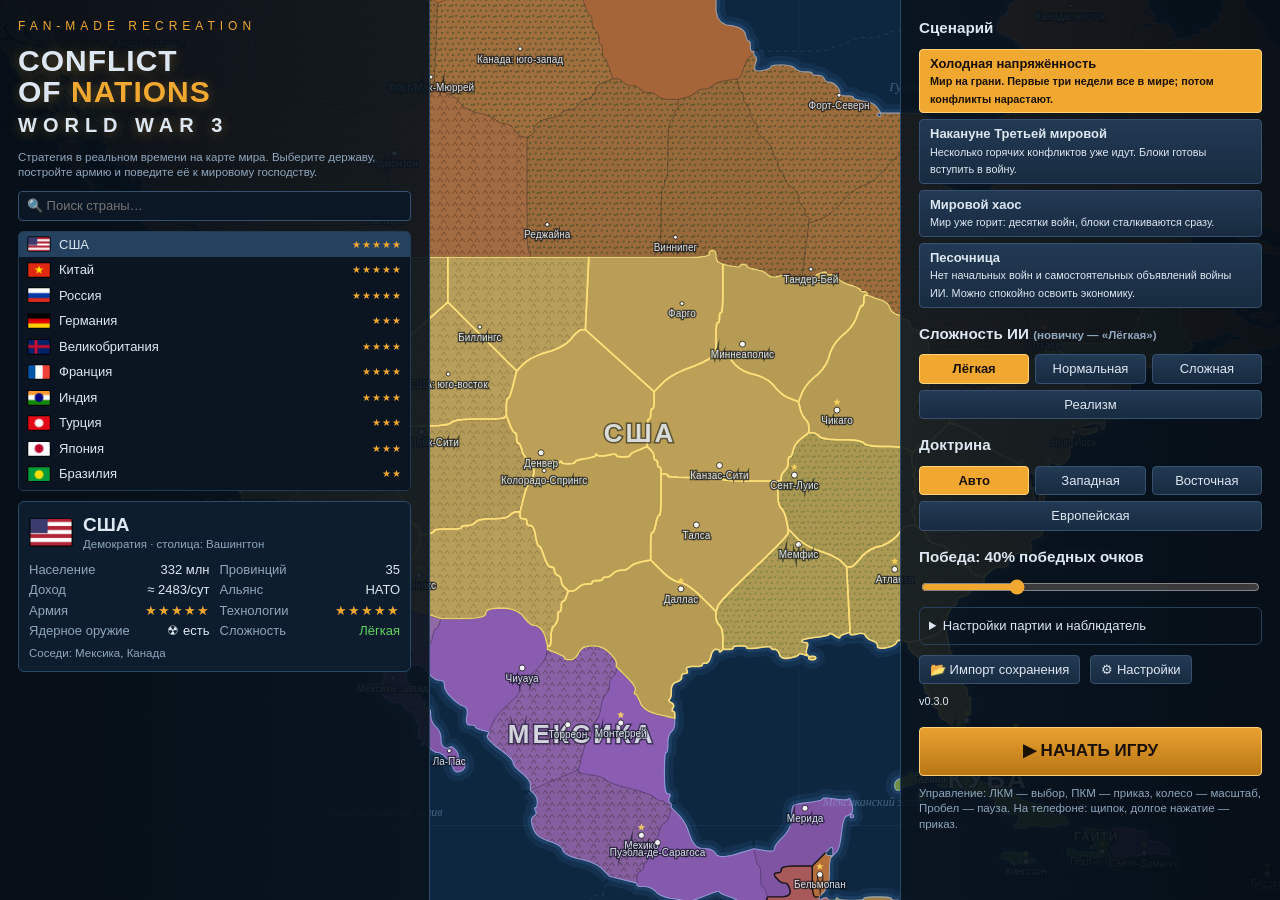
==== commit e228af1a: "Add campaign headquarters, logistics, diplomacy and portable saves" ====
--- a/index.html
+++ b/index.html
@@ -2,11 +2,235 @@
 <html lang="ru">
 <head>
 <meta charset="utf-8">
+<meta name="game-version" content="0.3.0">
 <meta name="viewport" content="width=device-width,initial-scale=1,maximum-scale=1,user-scalable=no">
 <title>Conflict of Nations: World War 3 — клон</title>
 <link rel="icon" href="data:image/svg+xml,%3Csvg xmlns='http://www.w3.org/2000/svg' viewBox='0 0 32 32'%3E%3Ccircle cx='16' cy='16' r='15' fill='%230e2740' stroke='%23f0a830' stroke-width='2'/%3E%3Cpath d='M7 12l5-3 4 2 5-1 4 4-3 3-4-1-3 4-3-1-2-4z' fill='%235b8def'/%3E%3Ccircle cx='21' cy='20' r='4' fill='%23e0503c'/%3E%3C/svg%3E">
 <style>
-:root{--bg:#0a1420;--bg2:#101f30;--bg3:#16293e;--line:#27415c;--acc:#f0a830;--acc2:#ffd27a;--tx:#dde7f1;--tx2:#8fa6bd;--ok:#5fd35f;--bad:#e0503c;--warn:#e6c34a;--blue:#4a90e2}*{box-sizing:border-box;-webkit-tap-highlight-color:transparent}html,body{margin:0;height:100%;overflow:hidden;background:#06101a;color:var(--tx);font:13px/1.35 "Segoe UI",Roboto,"Helvetica Neue",Arial,sans-serif;user-select:none;-webkit-user-select:none}#map-wrap{position:fixed;inset:0;background:#0e2740}#map{display:block;touch-action:none;cursor:grab}#map.order{cursor:crosshair}.hidden{display:none!important}button{font:inherit;color:var(--tx);cursor:pointer}.btn{background:linear-gradient(#233a54,#182b40);border:1px solid #35516f;border-radius:4px;padding:5px 10px;color:var(--tx);transition:.12s}.btn:hover:not(:disabled){border-color:var(--acc);color:#fff;background:linear-gradient(#2c4968,#1d3550)}.btn:active:not(:disabled){transform:translateY(1px)}.btn:disabled{opacity:.42;cursor:not-allowed}.btn.pri{background:linear-gradient(#e9a130,#b87614);border-color:#ffd27a;color:#1a1000;font-weight:700}.btn.pri:hover:not(:disabled){background:linear-gradient(#ffb840,#c98418);color:#000}.btn.danger{background:linear-gradient(#8e2f24,#611d16);border-color:#d3604f}.btn.sm{padding:2px 7px;font-size:12px}.flag{width:24px;height:16px;border:1px solid rgba(0,0,0,.6);border-radius:2px;vertical-align:middle;object-fit:cover}.flag.lg{width:44px;height:29px}.uico{vertical-align:middle}#hud{position:fixed;inset:0;pointer-events:none}#hud>*{pointer-events:auto}#topbar{position:absolute;left:0;right:0;top:0;height:44px;background:linear-gradient(#142335,#0c1927);border-bottom:1px solid #2c4a68;display:flex;align-items:center;gap:6px;padding:0 6px;box-shadow:0 2px 10px rgba(0,0,0,.5);z-index:5}#tb-country{display:flex;align-items:center;gap:7px;padding:3px 10px 3px 4px;border-radius:4px;cursor:pointer;min-width:150px;border:1px solid transparent}#tb-country:hover{border-color:var(--acc)}#tb-country b{font-size:14px;display:block;line-height:1.1}#tb-country small{color:var(--tx2);font-size:11px}#tb-time{text-align:center;min-width:104px;line-height:1.15}#tb-time b{font-size:14px;letter-spacing:.5px}#tb-time small{color:var(--tx2)}#tb-speed{display:flex;gap:2px}#tb-speed button{width:28px;height:28px;border:1px solid #35516f;background:#16273a;border-radius:3px;padding:0;font-size:12px}#tb-speed button.on{background:var(--acc);color:#1a1000;border-color:var(--acc2)}#tb-res{display:flex;gap:3px;flex:1;overflow-x:auto;scrollbar-width:none}#tb-res::-webkit-scrollbar{display:none}.rchip{display:flex;align-items:center;gap:4px;background:#0f1d2d;border:1px solid #223b55;border-radius:4px;padding:2px 7px;white-space:nowrap;min-width:78px;cursor:pointer}.rchip:hover{border-color:var(--acc)}.rchip .v{font-weight:700;font-size:13px;line-height:1.05}.rchip .d{font-size:10.5px;line-height:1}.rchip .pos{color:var(--ok)}.rchip .neg{color:var(--bad)}.rchip.low .v{color:var(--bad)}#tb-right{display:flex;gap:4px}.ibtn{width:34px;height:32px;border:1px solid #35516f;background:#16273a;border-radius:4px;font-size:16px;padding:0;position:relative}.ibtn:hover{border-color:var(--acc)}.badge{position:absolute;top:-5px;right:-5px;background:var(--bad);color:#fff;border-radius:9px;font-size:10px;min-width:16px;height:16px;line-height:16px;text-align:center;padding:0 3px}#leftbar{position:absolute;left:0;top:44px;bottom:0;width:52px;background:linear-gradient(90deg,#0b1724,#0e1c2b);border-right:1px solid #223b55;display:flex;flex-direction:column;padding:6px 4px;gap:4px;z-index:4}#leftbar button{width:44px;height:46px;border:1px solid transparent;background:transparent;border-radius:5px;font-size:20px;display:flex;flex-direction:column;align-items:center;justify-content:center;line-height:1;padding:0}#leftbar button span{font-size:8.5px;color:var(--tx2);margin-top:3px;letter-spacing:.2px}#leftbar button:hover{background:#17293d;border-color:#35516f}#leftbar button.on{background:#1d3550;border-color:var(--acc)}.panel{position:absolute;background:linear-gradient(#10202f,#0b1825);border:1px solid #2c4a68;border-radius:6px;box-shadow:0 6px 24px rgba(0,0,0,.6);z-index:3}#goals{left:60px;top:52px;width:250px;padding:6px 9px;font-size:12px;background:rgba(10,22,34,.86);cursor:pointer}#goals h5{margin:0 0 4px;font-size:10.5px;letter-spacing:1px;text-transform:uppercase;color:var(--acc2);display:flex;justify-content:space-between}#goals .g{display:flex;gap:6px;padding:2px 0;color:var(--tx)}#goals .g.done{color:var(--tx2);text-decoration:line-through}#goals.min .g{display:none}#prov-panel{right:8px;top:52px;width:338px;max-height:calc(100% - 262px);overflow:auto}#prov-panel::-webkit-scrollbar,.scroll::-webkit-scrollbar{width:7px;height:7px}#prov-panel::-webkit-scrollbar-thumb,.scroll::-webkit-scrollbar-thumb{background:#2c4a68;border-radius:4px}.ph{display:flex;align-items:center;gap:8px;padding:8px 10px;border-bottom:1px solid #223b55;background:linear-gradient(#17304a,#10243a);position:sticky;top:0;z-index:2}.ph h3{margin:0;font-size:15px;flex:1;line-height:1.15}.ph small{color:var(--tx2);display:block;font-size:11px}.ph .x{width:24px;height:24px;padding:0;border:0;background:transparent;font-size:16px;color:var(--tx2)}.ph .x:hover{color:#fff}.sec{padding:7px 10px;border-bottom:1px solid #1b3047}.sec h4{margin:0 0 5px;font-size:11px;text-transform:uppercase;letter-spacing:1px;color:var(--tx2)}.grid2{display:grid;grid-template-columns:1fr 1fr;gap:3px 10px}.kv{display:flex;justify-content:space-between;gap:6px}.kv span:first-child{color:var(--tx2)}.bldgrid{display:grid;grid-template-columns:1fr 1fr;gap:5px}.bld{background:#0f1e2f;border:1px solid #223b55;border-radius:4px;padding:4px 6px;display:flex;flex-direction:column;gap:3px;position:relative}.bld:hover{border-color:#3a5d82}.bld .t{display:flex;align-items:center;gap:5px;font-size:12px}.bld .pips{display:flex;gap:2px}.pip{width:9px;height:6px;background:#1f3349;border-radius:1px}.pip.on{background:var(--acc)}.bld .bar{height:4px;background:#1f3349;border-radius:2px;overflow:hidden}.bld .bar i{display:block;height:100%;background:var(--ok)}.bld .go{position:absolute;right:4px;top:4px}.ugrid{display:grid;grid-template-columns:1fr 1fr;gap:4px}.ubtn{display:flex;align-items:center;gap:6px;background:#0f1e2f;border:1px solid #223b55;border-radius:4px;padding:3px 6px;text-align:left;font-size:12px;width:100%}.ubtn:hover:not(:disabled){border-color:var(--acc)}.ubtn:disabled{opacity:.4}.ubtn small{display:block;color:var(--tx2);font-size:10px}.costs{display:inline-flex;gap:5px;flex-wrap:wrap;font-size:11px}.costs i{font-style:normal;white-space:nowrap}.costs .no{color:var(--bad)}.q{display:flex;align-items:center;gap:6px;margin:2px 0;font-size:12px}.q .bar{flex:1;height:5px;background:#1f3349;border-radius:3px;overflow:hidden}.q .bar i{display:block;height:100%;background:var(--blue)}.ulist{display:flex;flex-wrap:wrap;gap:4px}.uchip{display:flex;align-items:center;gap:4px;padding:2px 6px;background:#12263a;border:1px solid #2a4562;border-radius:4px;cursor:pointer;font-size:12px}.uchip:hover{border-color:var(--acc)}.uchip.sel{border-color:var(--acc2);background:#2a3d20}.hp{display:inline-block;width:26px;height:4px;background:#243a52;border-radius:2px;vertical-align:middle;overflow:hidden}.hp i{display:block;height:100%}#unit-panel{left:330px;bottom:30px;width:min(620px,calc(100% - 700px));min-width:330px;padding:0}#unit-panel .body{padding:7px 10px;display:flex;flex-wrap:wrap;gap:6px;align-items:flex-start;max-height:150px;overflow:auto}#unit-panel .acts{padding:6px 10px;border-top:1px solid #1b3047;display:flex;flex-wrap:wrap;gap:5px}.card{display:flex;gap:6px;align-items:center;background:#12263a;border:1px solid #2a4562;border-radius:5px;padding:3px 7px;flex:0 0 auto}#mini-wrap{position:absolute;left:58px;bottom:6px;z-index:4;display:none}#mini{display:block;border:2px solid #2c4a68;border-radius:3px;width:230px;height:auto;background:#0e2740;box-shadow:0 2px 10px rgba(0,0,0,.6)}#mapmodes{position:absolute;right:-34px;bottom:0;display:flex;flex-direction:column;gap:2px}#mapmodes button{width:26px;height:24px;font-size:13px;padding:0;background:#16273a;border:1px solid #35516f;border-radius:3px}#mapmodes button.on{border-color:var(--acc);background:#2a4262}#tut{left:50%;transform:translateX(-50%);bottom:64px;width:min(560px,calc(100% - 20px));padding:10px 14px;background:linear-gradient(#26405c,#16293e);border:2px solid var(--acc);z-index:12;box-shadow:0 8px 30px rgba(0,0,0,.7)}#tut h5{margin:0 0 4px;font-size:11px;letter-spacing:1px;color:var(--acc2);text-transform:uppercase}#tut p{margin:0 0 8px;font-size:14px;line-height:1.4}.tuthl{outline:3px solid #ffd27a!important;outline-offset:2px;box-shadow:0 0 16px 5px rgba(255,210,122,.85)!important;animation:tpulse 1s infinite alternate;position:relative;z-index:6}@keyframes tpulse{from{box-shadow:0 0 6px 2px rgba(255,210,122,.5)}to{box-shadow:0 0 20px 7px rgba(255,210,122,.95)}}#legend{left:330px;bottom:30px;padding:6px 10px;font-size:11.5px;min-width:190px;background:rgba(10,22,34,.9);pointer-events:none}#legend .lg{display:flex;align-items:center;gap:6px;margin:2px 0}#legend i{display:inline-block;width:14px;height:10px;border-radius:2px}#legend .grad{height:8px;border-radius:4px;margin:4px 0 2px}#ticker{position:absolute;left:330px;right:360px;bottom:4px;height:22px;background:rgba(8,16,26,.8);border:1px solid #223b55;border-radius:11px;padding:0 12px;line-height:20px;overflow:hidden;white-space:nowrap;text-overflow:ellipsis;cursor:pointer;font-size:12px;z-index:4}#toasts{position:absolute;top:52px;left:50%;transform:translateX(-50%);display:flex;flex-direction:column;gap:5px;align-items:center;pointer-events:none;z-index:9;max-width:70%}.toast{background:rgba(10,22,34,.94);border:1px solid #35516f;border-left:4px solid var(--acc);border-radius:4px;padding:6px 12px;font-size:12.5px;box-shadow:0 4px 14px rgba(0,0,0,.5);animation:tin .25s;pointer-events:auto;cursor:pointer}.toast.war{border-left-color:var(--bad)}.toast.good{border-left-color:var(--ok)}.toast.nuke{border-color:#ffdf3a;border-left-color:#ff3a1a;background:rgba(60,10,6,.95);font-weight:700}@keyframes tin{from{opacity:0;transform:translateY(-8px)}}#order-hint{position:absolute;top:52px;left:50%;transform:translateX(-50%);background:rgba(240,168,48,.95);color:#1a1000;padding:5px 14px;border-radius:14px;font-weight:700;z-index:8;pointer-events:none}#tooltip{position:fixed;z-index:50;background:rgba(7,15,24,.97);border:1px solid #3a5d82;border-radius:5px;padding:6px 9px;font-size:12px;max-width:300px;pointer-events:none;box-shadow:0 4px 14px rgba(0,0,0,.6)}#modal-back{position:fixed;inset:0;background:rgba(2,8,14,.62);z-index:20;display:flex;align-items:center;justify-content:center}#modal{background:linear-gradient(#112133,#0a1622);border:1px solid #3a5d82;border-radius:8px;box-shadow:0 10px 50px rgba(0,0,0,.8);width:min(1080px,96vw);height:min(660px,92vh);display:flex;flex-direction:column;overflow:hidden}#modal.sm{width:min(520px,94vw);height:auto;max-height:90vh}.mh{display:flex;align-items:center;gap:10px;padding:10px 14px;background:linear-gradient(#1a3550,#122840);border-bottom:1px solid #2c4a68}.mh h2{margin:0;font-size:17px;flex:1;letter-spacing:.5px}.tabs{display:flex;gap:2px;padding:6px 10px 0;background:#0d1b2a;border-bottom:1px solid #223b55;overflow-x:auto}.tabs button{background:transparent;border:1px solid transparent;border-bottom:0;padding:6px 14px;border-radius:5px 5px 0 0;color:var(--tx2);white-space:nowrap}.tabs button.on{background:#16293e;color:#fff;border-color:#2c4a68}.mb{flex:1;overflow:auto;padding:12px 14px}.row{display:flex;gap:10px;align-items:center}table.t{border-collapse:collapse;width:100%}table.t th{text-align:left;color:var(--tx2);font-weight:600;font-size:11px;text-transform:uppercase;padding:4px 8px;border-bottom:1px solid #27415c;position:sticky;top:0;background:#0f1e2f;cursor:pointer}table.t td{padding:4px 8px;border-bottom:1px solid #16293e}table.t tr:hover td{background:#14283c}table.t tr.me td{background:#1c3a24}.bar2{height:7px;background:#1f3349;border-radius:4px;overflow:hidden;min-width:60px}.bar2 i{display:block;height:100%}.cols{display:grid;grid-template-columns:repeat(5,minmax(190px,1fr));gap:10px;min-width:1000px}.col h4{margin:0 0 6px;color:var(--acc2);font-size:12px;text-transform:uppercase;letter-spacing:1px}.rcard{background:#102033;border:1px solid #223b55;border-radius:5px;padding:7px;margin-bottom:6px;font-size:12px}.rcard:hover{border-color:#3a5d82}.rcard .tt{display:flex;align-items:center;gap:6px;font-weight:600;margin-bottom:3px}.rcard p{margin:3px 0;color:var(--tx2);font-size:11.5px}.rcur{background:#142b44;border:1px solid var(--blue)}.split{display:grid;grid-template-columns:300px 1fr;gap:12px;height:100%}.split>div{min-height:0;overflow:auto}.dlist .it{display:flex;align-items:center;gap:7px;padding:4px 6px;border-radius:4px;cursor:pointer;border:1px solid transparent}.dlist .it:hover{background:#16293e}.dlist .it.on{background:#1d3550;border-color:var(--acc)}.relbar{width:54px}.pill{display:inline-block;padding:1px 7px;border-radius:9px;font-size:11px;background:#1f3349}.pill.war{background:#7a2219}.pill.ally{background:#1e5a3a}.pill.acc{background:#35516f}input[type=text],input[type=number],select{background:#0b1724;border:1px solid #35516f;border-radius:4px;color:var(--tx);padding:5px 8px;font:inherit;user-select:text;-webkit-user-select:text}input[type=range]{accent-color:var(--acc)}#start{position:fixed;inset:0;z-index:30;display:flex;pointer-events:none}#start>*{pointer-events:auto}.stl{width:min(430px,100%);background:linear-gradient(90deg,rgba(6,14,22,.97),rgba(8,18,28,.9));border-right:1px solid #2c4a68;padding:18px;display:flex;flex-direction:column;gap:10px;overflow:auto}.logo{font-size:12px;letter-spacing:5px;color:var(--acc);margin:0}.title{font-size:30px;font-weight:800;line-height:1.02;margin:2px 0;letter-spacing:1px;text-shadow:0 2px 12px rgba(240,168,48,.35)}.title em{font-style:normal;color:var(--acc)}.str{margin-left:auto;width:min(380px,100%);background:linear-gradient(270deg,rgba(6,14,22,.96),rgba(8,18,28,.88));border-left:1px solid #2c4a68;padding:18px;display:flex;flex-direction:column;gap:10px;overflow:auto}.clist{flex:0 0 auto;min-height:130px;max-height:260px;overflow:auto;border:1px solid #223b55;border-radius:5px;background:#0a1521}.clist .it{display:flex;align-items:center;gap:8px;padding:4px 8px;cursor:pointer}.clist .it:hover{background:#16293e}.clist .it.on{background:#24425f}.cardc{background:#0e1d2d;border:1px solid #2c4a68;border-radius:6px;padding:10px}.stars{color:var(--acc);letter-spacing:1px}.stars s{color:#2c4058;text-decoration:none}.opt{display:flex;gap:6px;flex-wrap:wrap}.opt button{flex:1;min-width:90px}.opt button.on{background:var(--acc);color:#1a1000;border-color:var(--acc2);font-weight:700}.note{color:var(--tx2);font-size:11.5px}.over{position:fixed;inset:0;z-index:40;background:rgba(0,0,0,.78);display:flex;align-items:center;justify-content:center;flex-direction:column;gap:14px;text-align:center}.over h1{font-size:46px;margin:0;letter-spacing:4px}@media (max-width:900px){#unit-panel{left:330px;width:auto;right:360px;min-width:0}}@media (max-width:760px){#tut{bottom:auto;top:84px}#goals{display:none}#topbar{height:40px;gap:3px;padding:0 3px}#tb-country{min-width:0;padding:2px}#tb-country div{display:none}.flag.lg{width:34px;height:23px}#tb-time{min-width:62px}#tb-time b{font-size:11.5px}#tb-time small{font-size:10px}#tb-speed button{width:30px;height:32px;font-size:11px}#legend{left:48px;bottom:auto;top:84px}#tb-res{position:fixed;left:0;right:0;top:40px;height:36px;background:rgba(10,20,32,.93);padding:3px 4px;z-index:4;border-bottom:1px solid #223b55;flex:none}.rchip{min-width:62px;padding:1px 4px}.ibtn{width:30px;height:28px}#leftbar{top:76px;width:42px;padding:4px 2px}#leftbar button{width:38px;height:40px;font-size:17px}#leftbar button span{display:none}#mini-wrap{display:none!important}#prov-panel{left:42px;right:0;top:auto;bottom:0;width:auto;max-height:42%;border-radius:10px 10px 0 0}#unit-panel{left:42px;right:0;bottom:0;width:auto;min-width:0;border-radius:10px 10px 0 0}body.usel #prov-panel{display:none}#modal{width:100vw;height:100vh;max-height:none;border-radius:0}#modal.sm{width:96vw;height:auto;max-height:92vh;border-radius:8px}#toasts{top:80px;max-width:92%}#order-hint{top:80px;font-size:12px}.cols{min-width:900px}.stl,.str{width:100%}#start{flex-direction:column;overflow:auto;background:rgba(6,14,22,.55)}.stl{border-right:0;overflow:visible}.str{margin-left:0;border-left:0;overflow:visible}.clist{max-height:32vh}.title{font-size:24px}}
+:root{--bg:#0a1420;--bg2:#101f30;--bg3:#16293e;--line:#27415c;--acc:#f0a830;--acc2:#ffd27a;--tx:#dde7f1;--tx2:#8fa6bd;--ok:#5fd35f;--bad:#e0503c;--warn:#e6c34a;--blue:#4a90e2}
+*{box-sizing:border-box;-webkit-tap-highlight-color:transparent}
+html,body{margin:0;height:100%;overflow:hidden;background:#06101a;color:var(--tx);font:13px/1.35 "Segoe UI",Roboto,"Helvetica Neue",Arial,sans-serif;user-select:none;-webkit-user-select:none}
+#map-wrap{position:fixed;inset:0;background:#0e2740}
+#map{display:block;touch-action:none;cursor:grab}
+#map.order{cursor:crosshair}
+.hidden{display:none!important}
+button{font:inherit;color:var(--tx);cursor:pointer}
+.btn{background:linear-gradient(#233a54,#182b40);border:1px solid #35516f;border-radius:4px;padding:5px 10px;color:var(--tx);transition:.12s}
+.btn:hover:not(:disabled){border-color:var(--acc);color:#fff;background:linear-gradient(#2c4968,#1d3550)}
+.btn:active:not(:disabled){transform:translateY(1px)}
+.btn:disabled{opacity:.42;cursor:not-allowed}
+.btn.pri{background:linear-gradient(#e9a130,#b87614);border-color:#ffd27a;color:#1a1000;font-weight:700}
+.btn.pri:hover:not(:disabled){background:linear-gradient(#ffb840,#c98418);color:#000}
+.btn.danger{background:linear-gradient(#8e2f24,#611d16);border-color:#d3604f}
+.btn.sm{padding:2px 7px;font-size:12px}
+.flag{width:24px;height:16px;border:1px solid rgba(0,0,0,.6);border-radius:2px;vertical-align:middle;object-fit:cover}
+.flag.lg{width:44px;height:29px}
+.uico{vertical-align:middle}
+/* HUD */
+#hud{position:fixed;inset:0;pointer-events:none}
+#hud>*{pointer-events:auto}
+#topbar{position:absolute;left:0;right:0;top:0;height:44px;background:linear-gradient(#142335,#0c1927);border-bottom:1px solid #2c4a68;display:flex;align-items:center;gap:6px;padding:0 6px;box-shadow:0 2px 10px rgba(0,0,0,.5);z-index:5}
+#tb-country{display:flex;align-items:center;gap:7px;padding:3px 10px 3px 4px;border-radius:4px;cursor:pointer;min-width:150px;border:1px solid transparent}
+#tb-country:hover{border-color:var(--acc)}
+#tb-country b{font-size:14px;display:block;line-height:1.1}
+#tb-country small{color:var(--tx2);font-size:11px}
+#tb-time{text-align:center;min-width:104px;line-height:1.15}
+#tb-time b{font-size:14px;letter-spacing:.5px}#tb-time small{color:var(--tx2)}
+#tb-speed{display:flex;gap:2px}
+#tb-speed button{width:28px;height:28px;border:1px solid #35516f;background:#16273a;border-radius:3px;padding:0;font-size:12px}
+#tb-speed button.on{background:var(--acc);color:#1a1000;border-color:var(--acc2)}
+#tb-res{display:flex;gap:3px;flex:1;overflow-x:auto;scrollbar-width:none}
+#tb-res::-webkit-scrollbar{display:none}
+.rchip{display:flex;align-items:center;gap:4px;background:#0f1d2d;border:1px solid #223b55;border-radius:4px;padding:2px 7px;white-space:nowrap;min-width:78px;cursor:pointer}
+.rchip:hover{border-color:var(--acc)}
+.rchip .v{font-weight:700;font-size:13px;line-height:1.05}.rchip .d{font-size:10.5px;line-height:1}
+.rchip .pos{color:var(--ok)}.rchip .neg{color:var(--bad)}
+.rchip.low .v{color:var(--bad)}
+#tb-right{display:flex;gap:4px}
+.ibtn{width:34px;height:32px;border:1px solid #35516f;background:#16273a;border-radius:4px;font-size:16px;padding:0;position:relative}
+.ibtn:hover{border-color:var(--acc)}
+.badge{position:absolute;top:-5px;right:-5px;background:var(--bad);color:#fff;border-radius:9px;font-size:10px;min-width:16px;height:16px;line-height:16px;text-align:center;padding:0 3px}
+#leftbar{position:absolute;left:0;top:44px;bottom:0;width:52px;background:linear-gradient(90deg,#0b1724,#0e1c2b);border-right:1px solid #223b55;display:flex;flex-direction:column;padding:6px 4px;gap:4px;z-index:4}
+#leftbar button{width:44px;height:46px;border:1px solid transparent;background:transparent;border-radius:5px;font-size:20px;display:flex;flex-direction:column;align-items:center;justify-content:center;line-height:1;padding:0}
+#leftbar button span{font-size:8.5px;color:var(--tx2);margin-top:3px;letter-spacing:.2px}
+#leftbar button:hover{background:#17293d;border-color:#35516f}
+#leftbar button.on{background:#1d3550;border-color:var(--acc)}
+.panel{position:absolute;background:linear-gradient(#10202f,#0b1825);border:1px solid #2c4a68;border-radius:6px;box-shadow:0 6px 24px rgba(0,0,0,.6);z-index:3}
+#goals{left:60px;top:52px;width:250px;padding:6px 9px;font-size:12px;background:rgba(10,22,34,.86);cursor:pointer}
+#goals h5{margin:0 0 4px;font-size:10.5px;letter-spacing:1px;text-transform:uppercase;color:var(--acc2);display:flex;justify-content:space-between}
+#goals .g{display:flex;gap:6px;padding:2px 0;color:var(--tx)}#goals .g.done{color:var(--tx2);text-decoration:line-through}
+#goals.min .g{display:none}
+#prov-panel{right:8px;top:52px;width:338px;max-height:calc(100% - 262px);overflow:auto}
+#prov-panel::-webkit-scrollbar,.scroll::-webkit-scrollbar{width:7px;height:7px}
+#prov-panel::-webkit-scrollbar-thumb,.scroll::-webkit-scrollbar-thumb{background:#2c4a68;border-radius:4px}
+.ph{display:flex;align-items:center;gap:8px;padding:8px 10px;border-bottom:1px solid #223b55;background:linear-gradient(#17304a,#10243a);position:sticky;top:0;z-index:2}
+.ph h3{margin:0;font-size:15px;flex:1;line-height:1.15}
+.ph small{color:var(--tx2);display:block;font-size:11px}
+.ph .x{width:24px;height:24px;padding:0;border:0;background:transparent;font-size:16px;color:var(--tx2)}
+.ph .x:hover{color:#fff}
+.sec{padding:7px 10px;border-bottom:1px solid #1b3047}
+.sec h4{margin:0 0 5px;font-size:11px;text-transform:uppercase;letter-spacing:1px;color:var(--tx2)}
+.grid2{display:grid;grid-template-columns:1fr 1fr;gap:3px 10px}
+.kv{display:flex;justify-content:space-between;gap:6px}.kv span:first-child{color:var(--tx2)}
+.bldgrid{display:grid;grid-template-columns:1fr 1fr;gap:5px}
+.bld{background:#0f1e2f;border:1px solid #223b55;border-radius:4px;padding:4px 6px;display:flex;flex-direction:column;gap:3px;position:relative}
+.bld:hover{border-color:#3a5d82}
+.bld .t{display:flex;align-items:center;gap:5px;font-size:12px}
+.bld .pips{display:flex;gap:2px}.pip{width:9px;height:6px;background:#1f3349;border-radius:1px}.pip.on{background:var(--acc)}
+.bld .bar{height:4px;background:#1f3349;border-radius:2px;overflow:hidden}.bld .bar i{display:block;height:100%;background:var(--ok)}
+.bld .go{position:absolute;right:4px;top:4px}
+.ugrid{display:grid;grid-template-columns:1fr 1fr;gap:4px}
+.ubtn{display:flex;align-items:center;gap:6px;background:#0f1e2f;border:1px solid #223b55;border-radius:4px;padding:3px 6px;text-align:left;font-size:12px;width:100%}
+.ubtn:hover:not(:disabled){border-color:var(--acc)}
+.ubtn:disabled{opacity:.4}
+.ubtn small{display:block;color:var(--tx2);font-size:10px}
+.costs{display:inline-flex;gap:5px;flex-wrap:wrap;font-size:11px}.costs i{font-style:normal;white-space:nowrap}.costs .no{color:var(--bad)}
+.q{display:flex;align-items:center;gap:6px;margin:2px 0;font-size:12px}.q .bar{flex:1;height:5px;background:#1f3349;border-radius:3px;overflow:hidden}.q .bar i{display:block;height:100%;background:var(--blue)}
+.ulist{display:flex;flex-wrap:wrap;gap:4px}
+.uchip{display:flex;align-items:center;gap:4px;padding:2px 6px;background:#12263a;border:1px solid #2a4562;border-radius:4px;cursor:pointer;font-size:12px}
+.uchip:hover{border-color:var(--acc)}.uchip.sel{border-color:var(--acc2);background:#2a3d20}
+.hp{display:inline-block;width:26px;height:4px;background:#243a52;border-radius:2px;vertical-align:middle;overflow:hidden}.hp i{display:block;height:100%}
+#unit-panel{left:330px;bottom:30px;width:min(620px,calc(100% - 700px));min-width:330px;padding:0}
+#unit-panel .body{padding:7px 10px;display:flex;flex-wrap:wrap;gap:6px;align-items:flex-start;max-height:150px;overflow:auto}
+#unit-panel .acts{padding:6px 10px;border-top:1px solid #1b3047;display:flex;flex-wrap:wrap;gap:5px}
+.card{display:flex;gap:6px;align-items:center;background:#12263a;border:1px solid #2a4562;border-radius:5px;padding:3px 7px;flex:0 0 auto}
+#mini-wrap{position:absolute;left:58px;bottom:6px;z-index:4;display:none}
+#mini{display:block;border:2px solid #2c4a68;border-radius:3px;width:230px;height:auto;background:#0e2740;box-shadow:0 2px 10px rgba(0,0,0,.6)}
+#mapmodes{position:absolute;right:-34px;bottom:0;display:flex;flex-direction:column;gap:2px}
+#mapmodes button{width:26px;height:24px;font-size:13px;padding:0;background:#16273a;border:1px solid #35516f;border-radius:3px}
+#mapmodes button.on{border-color:var(--acc);background:#2a4262}
+#tut{left:50%;transform:translateX(-50%);top:52px;width:min(560px,calc(100% - 20px));padding:10px 14px;background:linear-gradient(#26405c,#16293e);border:2px solid var(--acc);z-index:12;box-shadow:0 8px 30px rgba(0,0,0,.7)}
+#tut h5{margin:0 0 4px;font-size:11px;letter-spacing:1px;color:var(--acc2);text-transform:uppercase}#tut p{margin:0 0 8px;font-size:14px;line-height:1.4}
+.tuthl{outline:3px solid #ffd27a!important;outline-offset:2px;box-shadow:0 0 16px 5px rgba(255,210,122,.85)!important;animation:tpulse 1s infinite alternate;position:relative;z-index:6}
+@keyframes tpulse{from{box-shadow:0 0 6px 2px rgba(255,210,122,.5)}to{box-shadow:0 0 20px 7px rgba(255,210,122,.95)}}
+#legend{left:330px;bottom:30px;padding:6px 10px;font-size:11.5px;min-width:190px;background:rgba(10,22,34,.9);pointer-events:none}
+#legend .lg{display:flex;align-items:center;gap:6px;margin:2px 0}#legend i{display:inline-block;width:14px;height:10px;border-radius:2px}
+#legend .grad{height:8px;border-radius:4px;margin:4px 0 2px}
+#ticker{position:absolute;left:330px;right:360px;bottom:4px;height:22px;background:rgba(8,16,26,.8);border:1px solid #223b55;border-radius:11px;padding:0 12px;line-height:20px;overflow:hidden;white-space:nowrap;text-overflow:ellipsis;cursor:pointer;font-size:12px;z-index:4}
+#toasts{position:absolute;top:170px;left:50%;transform:translateX(-50%);display:flex;flex-direction:column;gap:5px;align-items:center;pointer-events:none;z-index:9;max-width:70%}
+.toast{background:rgba(10,22,34,.94);border:1px solid #35516f;border-left:4px solid var(--acc);border-radius:4px;padding:6px 12px;font-size:12.5px;box-shadow:0 4px 14px rgba(0,0,0,.5);animation:tin .25s;pointer-events:auto;cursor:pointer}
+.toast.war{border-left-color:var(--bad)}.toast.good{border-left-color:var(--ok)}.toast.nuke{border-color:#ffdf3a;border-left-color:#ff3a1a;background:rgba(60,10,6,.95);font-weight:700}
+@keyframes tin{from{opacity:0;transform:translateY(-8px)}}
+#order-hint{position:absolute;top:52px;left:50%;transform:translateX(-50%);background:rgba(240,168,48,.95);color:#1a1000;padding:5px 14px;border-radius:14px;font-weight:700;z-index:8;pointer-events:none}
+#tooltip{position:fixed;z-index:50;background:rgba(7,15,24,.97);border:1px solid #3a5d82;border-radius:5px;padding:6px 9px;font-size:12px;max-width:300px;pointer-events:none;box-shadow:0 4px 14px rgba(0,0,0,.6)}
+/* modal */
+#modal-back{position:fixed;inset:0;background:rgba(2,8,14,.62);z-index:20;display:flex;align-items:center;justify-content:center}
+#modal{background:linear-gradient(#112133,#0a1622);border:1px solid #3a5d82;border-radius:8px;box-shadow:0 10px 50px rgba(0,0,0,.8);width:min(1080px,96vw);height:min(660px,92vh);display:flex;flex-direction:column;overflow:hidden}
+#modal.sm{width:min(520px,94vw);height:auto;max-height:90vh}
+.mh{display:flex;align-items:center;gap:10px;padding:10px 14px;background:linear-gradient(#1a3550,#122840);border-bottom:1px solid #2c4a68}
+.mh h2{margin:0;font-size:17px;flex:1;letter-spacing:.5px}
+.tabs{display:flex;gap:2px;padding:6px 10px 0;background:#0d1b2a;border-bottom:1px solid #223b55;overflow-x:auto}
+.tabs button{background:transparent;border:1px solid transparent;border-bottom:0;padding:6px 14px;border-radius:5px 5px 0 0;color:var(--tx2);white-space:nowrap}
+.tabs button.on{background:#16293e;color:#fff;border-color:#2c4a68}
+.mb{flex:1;overflow:auto;padding:12px 14px}
+.row{display:flex;gap:10px;align-items:center}
+table.t{border-collapse:collapse;width:100%}
+table.t th{text-align:left;color:var(--tx2);font-weight:600;font-size:11px;text-transform:uppercase;padding:4px 8px;border-bottom:1px solid #27415c;position:sticky;top:0;background:#0f1e2f;cursor:pointer}
+table.t td{padding:4px 8px;border-bottom:1px solid #16293e}
+table.t tr:hover td{background:#14283c}
+table.t tr.me td{background:#1c3a24}
+.bar2{height:7px;background:#1f3349;border-radius:4px;overflow:hidden;min-width:60px}.bar2 i{display:block;height:100%}
+.cols{display:grid;grid-template-columns:repeat(5,minmax(190px,1fr));gap:10px;min-width:1000px}
+.col h4{margin:0 0 6px;color:var(--acc2);font-size:12px;text-transform:uppercase;letter-spacing:1px}
+.rcard{background:#102033;border:1px solid #223b55;border-radius:5px;padding:7px;margin-bottom:6px;font-size:12px}
+.rcard:hover{border-color:#3a5d82}
+.rcard .tt{display:flex;align-items:center;gap:6px;font-weight:600;margin-bottom:3px}
+.rcard p{margin:3px 0;color:var(--tx2);font-size:11.5px}
+.rcur{background:#142b44;border:1px solid var(--blue)}
+.split{display:grid;grid-template-columns:300px 1fr;gap:12px;height:100%}
+.split>div{min-height:0;overflow:auto}
+.dlist .it{display:flex;align-items:center;gap:7px;padding:4px 6px;border-radius:4px;cursor:pointer;border:1px solid transparent}
+.dlist .it:hover{background:#16293e}.dlist .it.on{background:#1d3550;border-color:var(--acc)}
+.relbar{width:54px}
+.pill{display:inline-block;padding:1px 7px;border-radius:9px;font-size:11px;background:#1f3349}
+.pill.war{background:#7a2219}.pill.ally{background:#1e5a3a}.pill.acc{background:#35516f}
+input[type=text],input[type=number],select{background:#0b1724;border:1px solid #35516f;border-radius:4px;color:var(--tx);padding:5px 8px;font:inherit;user-select:text;-webkit-user-select:text}
+input[type=range]{accent-color:var(--acc)}
+/* start screen */
+#start{position:fixed;inset:0;z-index:30;display:flex;pointer-events:none}
+#start>*{pointer-events:auto}
+.stl{width:min(430px,100%);background:linear-gradient(90deg,rgba(6,14,22,.97),rgba(8,18,28,.9));border-right:1px solid #2c4a68;padding:18px;display:flex;flex-direction:column;gap:10px;overflow:auto}
+.logo{font-size:12px;letter-spacing:5px;color:var(--acc);margin:0}
+.title{font-size:30px;font-weight:800;line-height:1.02;margin:2px 0;letter-spacing:1px;text-shadow:0 2px 12px rgba(240,168,48,.35)}
+.title em{font-style:normal;color:var(--acc)}
+.str{margin-left:auto;width:min(380px,100%);background:linear-gradient(270deg,rgba(6,14,22,.96),rgba(8,18,28,.88));border-left:1px solid #2c4a68;padding:18px;display:flex;flex-direction:column;gap:10px;overflow:auto}
+.clist{flex:0 0 auto;min-height:130px;max-height:260px;overflow:auto;border:1px solid #223b55;border-radius:5px;background:#0a1521}
+.clist .it{display:flex;align-items:center;gap:8px;padding:4px 8px;cursor:pointer}
+.clist .it:hover{background:#16293e}.clist .it.on{background:#24425f}
+.cardc{background:#0e1d2d;border:1px solid #2c4a68;border-radius:6px;padding:10px}
+.stars{color:var(--acc);letter-spacing:1px}.stars s{color:#2c4058;text-decoration:none}
+.opt{display:flex;gap:6px;flex-wrap:wrap}.opt button{flex:1;min-width:90px}.opt button.on{background:var(--acc);color:#1a1000;border-color:var(--acc2);font-weight:700}
+.note{color:var(--tx2);font-size:11.5px}
+.over{position:fixed;inset:0;z-index:40;background:rgba(0,0,0,.78);display:flex;align-items:center;justify-content:center;flex-direction:column;gap:14px;text-align:center}
+.over h1{font-size:46px;margin:0;letter-spacing:4px}
+@media (max-width:900px){
+ #unit-panel{left:330px;width:auto;right:360px;min-width:0}
+}
+@media (max-width:760px){
+ #tut{top:80px}
+ #toasts{top:230px!important}
+ #goals{display:none}
+ #topbar{height:40px;gap:3px;padding:0 3px}
+ #tb-country{min-width:0;padding:2px}#tb-country div{display:none}.flag.lg{width:34px;height:23px}
+ #tb-time{min-width:62px}#tb-time b{font-size:11.5px}#tb-time small{font-size:10px}
+ #tb-speed button{width:30px;height:32px;font-size:11px}
+ #legend{left:48px;bottom:auto;top:84px}
+ #tb-res{position:fixed;left:0;right:0;top:40px;height:36px;background:rgba(10,20,32,.93);padding:3px 4px;z-index:4;border-bottom:1px solid #223b55;flex:none}
+ .rchip{min-width:62px;padding:1px 4px}
+ .ibtn{width:30px;height:28px}
+ #leftbar{top:76px;width:42px;padding:4px 2px}#leftbar button{width:38px;height:40px;font-size:17px}#leftbar button span{display:none}
+ #mini-wrap{display:none!important}
+ #prov-panel{left:42px;right:0;top:auto;bottom:0;width:auto;max-height:42%;border-radius:10px 10px 0 0}
+ #unit-panel{left:42px;right:0;bottom:0;width:auto;min-width:0;border-radius:10px 10px 0 0}
+ body.usel #prov-panel{display:none}
+ #modal{width:100vw;height:100vh;max-height:none;border-radius:0}#modal.sm{width:96vw;height:auto;max-height:92vh;border-radius:8px}
+ #toasts{top:80px;max-width:92%}
+ #order-hint{top:80px;font-size:12px}
+ .cols{min-width:900px}
+ .stl,.str{width:100%}#start{flex-direction:column;overflow:auto;background:rgba(6,14,22,.55)}
+ .stl{border-right:0;overflow:visible}.str{margin-left:0;border-left:0;overflow:visible}
+ .clist{max-height:32vh}
+ .title{font-size:24px}
+}
+
+/* Headquarters and accessibility */
+body{font-size:var(--game-font,13px)}
+body[data-theme=light]{--bg:#eef3f7;--bg2:#f7fafc;--bg3:#dce7ef;--tx:#172d43;--tx2:#425a70;--line:#9eb3c5;--ok:#21643a;--bad:#a92d23}
+body[data-theme=military]{--bg:#172119;--bg2:#202d22;--bg3:#2a3b2b;--tx:#e3ead2;--tx2:#b0c09f;--line:#526249;--acc:#c8b76b}
+.cx-grid{display:grid;grid-template-columns:repeat(auto-fit,minmax(min(100%,270px),1fr));gap:12px;margin:12px 0}
+.cx-card{background:var(--bg2);border:1px solid var(--line);border-radius:8px;padding:14px;overflow-wrap:anywhere}
+.cx-card h3{font-size:1.12em;margin:0 0 10px}.cx-card p{margin:8px 0}.cx-card .btn{margin:6px 5px 0 0}
+.cx-fields{display:grid;grid-template-columns:repeat(auto-fit,minmax(200px,1fr));gap:12px;margin:10px 0}
+.cx-fields label{display:flex;gap:8px;align-items:center;justify-content:space-between}.cx-fields input:not([type=checkbox]){max-width:110px}
+.cx-table{overflow-x:auto}.cx-table .t{min-width:600px}.cx-danger{background:rgba(224,80,60,.17)}
+.cx-chart{margin:16px 0;padding:12px;border:1px solid var(--line);border-radius:8px;background:var(--bg2)}
+.cx-chart svg{display:block;max-height:240px;width:100%}.cx-chart text{font:12px sans-serif;fill:var(--tx2)}
+.cx-definition{padding:10px;border-bottom:1px solid var(--line)}.cx-definition summary{cursor:pointer;font-weight:600}
+.cx-search-list{display:grid;gap:7px}.cx-search-list button{text-align:left;padding:12px;display:flex;justify-content:space-between;gap:12px}
+.cx-search-list small{color:var(--tx2)}#cx-search,#cx-guide-search{width:100%;padding:12px;font-size:1.1em}
+.cx-journal{padding-left:24px}.cx-journal li{padding:9px 0;border-bottom:1px solid var(--line)}.cx-journal time{color:var(--tx2)}
+#campaign-bar{position:absolute;top:51px;left:74px;display:flex;gap:6px;align-items:center;flex-wrap:wrap;z-index:3;max-width:calc(100% - 90px)}
+#campaign-bar .btn{background:var(--bg2)}.cx-version{color:var(--tx2);font-size:11px;background:var(--bg);padding:5px;border-radius:4px}
+.rchip.running-out{border-color:#ffa343;border-style:dashed}.rchip.running-out .v::after{content:' ⚠'}
+.cx-province-extra .row,.cx-unit-extra .row{flex-wrap:wrap}.cx-unit-extra{width:100%;padding:9px;border-top:1px solid var(--line)}
+.cx-start-options{border:1px solid var(--line);border-radius:6px;padding:9px}.cx-start-options summary{cursor:pointer}
+.high-contrast #map{filter:contrast(1.18) saturate(.65)}.high-contrast .btn,.high-contrast .panel{border-width:2px}.high-contrast .neg{color:#ffb071}
+.simple-ui #goals,.simple-ui #tut{display:none}.simple-ui #leftbar span{display:none}.simple-ui #campaign-bar .cx-version{display:none}
+.photo-mode #hud,.photo-mode #tooltip,.photo-mode #modal-back{visibility:hidden}.photo-mode #map{cursor:none}
+.reduce-motion *{animation:none!important;transition:none!important;scroll-behavior:auto!important}
+.btn:focus-visible,button:focus-visible,input:focus-visible,select:focus-visible,summary:focus-visible{outline:3px solid var(--acc);outline-offset:3px}
+.tabs{overflow-x:auto;flex-wrap:nowrap!important;flex-shrink:0}.tabs button{white-space:nowrap;min-height:38px}
+body[data-theme=light] #modal,body[data-theme=light] .panel{background:var(--bg);color:var(--tx)}
+body[data-theme=light] .btn{background:#e2ebf3;color:#172d43;border-color:#809bb1}
+body[data-theme=light] .btn.pri{background:#e6b85d;color:#201400}body[data-theme=light] input,body[data-theme=light] select{background:white;color:#172d43}
+@media(max-width:700px){#campaign-bar{left:8px;top:94px;max-width:calc(100% - 16px)}#campaign-bar .btn{font-size:12px;min-height:36px;padding:6px}#campaign-bar .cx-version{display:none}.cx-card{padding:11px}.cx-fields{grid-template-columns:1fr}.cx-card .btn,.cx-unit-extra .btn,.cx-province-extra .btn{min-height:44px}.cx-search-list button{min-height:48px}#modal .mb{padding-bottom:30px}.cx-unit-extra{max-height:130px;overflow:auto}.cx-start-options{margin-top:8px}}
+
+/* Settings may be opened above the start screen. */
+#modal-back{z-index:50}
+/* Keep the new toolbar clear of objectives, tutorials and the mobile rail. */
+#goals{top:92px}#tut{top:92px}
+@media(max-width:700px){#campaign-bar{left:48px;max-width:calc(100% - 56px)}#legend,#tut{top:138px}}
+
 </style>
 </head>
 <body>
@@ -28,7 +252,4362 @@
 <div id="start"></div>
 <div id="tooltip" class="hidden"></div>
 <script>
-const WORLD={W:1800,H:887,RES:5,countries:[{key:"ZWE",n:"Зимбабве",cap:0,pop:14645468,gdp:21440,gov:"autocracy",mil:2,tech:1,nukes:0,oil:0,ore:4,rare:2,food:2,ind:2,bloc:"NONE",agg:1,rivals:[],flag:"h:#006400,#ffd200,#000000,#ffd200,#006400|tri:#ffffff"},{key:"ZMB",n:"Замбия",cap:5,pop:17861030,gdp:23309,gov:"democracy",mil:1,tech:1,nukes:0,oil:0,ore:4,rare:2,food:2,ind:1,bloc:"NONE",agg:1,rivals:[],flag:"h:#198a00,#198a00,#198a00,#de2010,#000000"},{key:"YEM",n:"Йемен",cap:8,pop:29161922,gdp:22581,gov:"autocracy",mil:2,tech:1,nukes:0,oil:1,ore:0,rare:0,food:1,ind:1,bloc:"ARAB",agg:2,rivals:["SAU"],flag:"h:#ce1126,#ffffff,#000000"},{key:"VNM",n:"Вьетнам",cap:12,pop:96462106,gdp:261921,gov:"communist",mil:4,tech:2,nukes:0,oil:1,ore:3,rare:3,food:4,ind:3,bloc:"NONE",agg:2,rivals:["CH1"],flag:"plain:#da251d|star:#ffff00"},{key:"VEN",n:"Венесуэла",cap:15,pop:28515829,gdp:482359,gov:"autocracy",mil:3,tech:2,nukes:0,oil:4,ore:2,rare:1,food:1,ind:1,bloc:"CHINA",agg:2,rivals:["GUY"],flag:"h:#ffcc00,#00247d,#cf142b|star:#ffffff"},{key:"VUT",n:"Вануату",cap:18,pop:299882,gdp:934,gov:"democracy",mil:1,tech:1,nukes:0,oil:0,ore:0,rare:0,food:2,ind:1,bloc:"NONE",agg:1,rivals:[],flag:"h:#d21034,#009543|tri:#000000"},{key:"UZB",n:"Узбекистан",cap:19,pop:33580650,gdp:57921,gov:"autocracy",mil:3,tech:2,nukes:0,oil:2,ore:3,rare:2,food:2,ind:2,bloc:"NONE",agg:1,rivals:[],flag:"h:#0099b5,#ce1126,#ffffff,#ce1126,#1eb53a"},{key:"URY",n:"Уругвай",cap:24,pop:3461734,gdp:56045,gov:"democracy",mil:2,tech:2,nukes:0,oil:0,ore:0,rare:0,food:3,ind:2,bloc:"NONE",agg:1,rivals:[],flag:"h:#ffffff,#0038a8,#ffffff,#0038a8,#ffffff|canton:#fcd116"},{key:"FSM",n:"Микронезия",cap:25,pop:113815,gdp:401,gov:"democracy",mil:1,tech:1,nukes:0,oil:0,ore:0,rare:0,food:1,ind:1,bloc:"NONE",agg:1,rivals:[],flag:"plain:#75aadb|star:#ffffff"},{key:"MHL",n:"Маршалловы Острова",cap:26,pop:58791,gdp:221,gov:"democracy",mil:1,tech:1,nukes:0,oil:0,ore:0,rare:0,food:1,ind:1,bloc:"NONE",agg:1,rivals:[],flag:"plain:#003893|star:#ffffff"},{key:"US1",n:"США",cap:35,pop:331819670,gdp:21549948,gov:"democracy",mil:10,tech:5,nukes:1,oil:4,ore:3,rare:3,food:5,ind:5,bloc:"NATO",agg:3,rivals:["CH1","RUS","IRN","PRK"],flag:"h:#b22234,#ffffff,#b22234,#ffffff,#b22234,#ffffff,#b22234|canton:#3c3b6e"},{key:"GB1",n:"Великобритания",cap:63,pop:67317064,gdp:2860494,gov:"democracy",mil:7,tech:5,nukes:1,oil:2,ore:1,rare:1,food:3,ind:4,bloc:"NATO",agg:2,rivals:["ARG"],flag:"plain:#012169|cross:#c8102e"},{key:"ARE",n:"ОАЭ",cap:65,pop:9770529,gdp:421142,gov:"monarchy",mil:5,tech:4,nukes:0,oil:4,ore:0,rare:0,food:1,ind:3,bloc:"ARAB",agg:2,rivals:["IRN"],flag:"h:#00732f,#ffffff,#000000|canton:#ff0000"},{key:"UKR",n:"Украина",cap:69,pop:44385155,gdp:153781,gov:"democracy",mil:7,tech:3,nukes:0,oil:0,ore:3,rare:2,food:4,ind:3,bloc:"NONE",agg:2,rivals:["RUS"],flag:"h:#005bbb,#ffd500"},{key:"UGA",n:"Уганда",cap:73,pop:44269594,gdp:35165,gov:"autocracy",mil:2,tech:1,nukes:0,oil:0,ore:1,rare:1,food:2,ind:1,bloc:"NONE",agg:1,rivals:[],flag:"h:#000000,#fcdc04,#d90000|disc:#ffffff"},{key:"TKM",n:"Туркмения",cap:74,pop:5942089,gdp:40761,gov:"autocracy",mil:3,tech:1,nukes:0,oil:4,ore:0,rare:0,food:2,ind:2,bloc:"NONE",agg:1,rivals:[],flag:"plain:#00843d|disc:#ffffff"},{key:"TUR",n:"Турция",cap:78,pop:83429615,gdp:761425,gov:"democracy",mil:6,tech:3,nukes:0,oil:0,ore:2,rare:2,food:4,ind:3,bloc:"NATO",agg:3,rivals:["GRC"],flag:"plain:#e30a17|disc:#ffffff"},{key:"TUN",n:"Тунис",cap:85,pop:11694719,gdp:38796,gov:"autocracy",mil:3,tech:2,nukes:0,oil:1,ore:1,rare:0,food:2,ind:2,bloc:"ARAB",agg:1,rivals:[],flag:"plain:#e70013|disc:#ffffff"},{key:"TTO",n:"Тринидад и Тобаго",cap:86,pop:1394973,gdp:24269,gov:"democracy",mil:1,tech:2,nukes:0,oil:3,ore:0,rare:0,food:1,ind:2,bloc:"NONE",agg:1,rivals:[],flag:"plain:#ce1126"},{key:"TON",n:"Тонга",cap:87,pop:104494,gdp:512,gov:"monarchy",mil:1,tech:1,nukes:0,oil:0,ore:0,rare:0,food:1,ind:1,bloc:"NONE",agg:1,rivals:[],flag:"plain:#c10000|canton:#ffffff"},{key:"TGO",n:"Того",cap:88,pop:8082366,gdp:5490,gov:"autocracy",mil:1,tech:1,nukes:0,oil:0,ore:1,rare:0,food:2,ind:1,bloc:"NONE",agg:1,rivals:[],flag:"h:#006a4e,#ffce00,#006a4e,#ffce00,#006a4e|canton:#d21034"},{key:"TLS",n:"Восточный Тимор",cap:89,pop:1293119,gdp:2017,gov:"democracy",mil:1,tech:1,nukes:0,oil:3,ore:0,rare:0,food:1,ind:1,bloc:"NONE",agg:1,rivals:[],flag:"plain:#dc241f|tri:#000000"},{key:"THA",n:"Таиланд",cap:90,pop:69625582,gdp:543548,gov:"monarchy",mil:4,tech:3,nukes:0,oil:1,ore:1,rare:0,food:4,ind:3,bloc:"NONE",agg:1,rivals:["KHM"],flag:"h:#a51931,#f4f5f8,#2d2a4a,#f4f5f8,#a51931"},{key:"TZA",n:"Танзания",cap:97,pop:58005463,gdp:63177,gov:"autocracy",mil:2,tech:1,nukes:0,oil:0,ore:2,rare:2,food:3,ind:1,bloc:"NONE",agg:1,rivals:[],flag:"h:#1eb53a,#fcd116,#000000,#fcd116,#00a3dd"},{key:"TJK",n:"Таджикистан",cap:100,pop:9321018,gdp:8116,gov:"autocracy",mil:2,tech:1,nukes:0,oil:0,ore:3,rare:1,food:1,ind:1,bloc:"CSTO",agg:2,rivals:["AFG","KGZ"],flag:"h:#cc0001,#ffffff,#006600|disc:#f8c300"},{key:"TWN",n:"Тайвань",cap:101,pop:23568378,gdp:1127e3,gov:"democracy",mil:5,tech:5,nukes:0,oil:0,ore:0,rare:0,food:2,ind:5,bloc:"NONE",agg:1,rivals:["CH1"],flag:"plain:#fe0000|canton:#000095"},{key:"SYR",n:"Сирия",cap:102,pop:17070135,gdp:98830,gov:"autocracy",mil:2,tech:1,nukes:0,oil:1,ore:0,rare:0,food:2,ind:1,bloc:"ARAB",agg:2,rivals:["IS1"],flag:"h:#007a3d,#ffffff,#000000|star:#ce1126"},{key:"CHE",n:"Швейцария",cap:104,pop:8574832,gdp:703082,gov:"democracy",mil:3,tech:4,nukes:0,oil:0,ore:0,rare:0,food:2,ind:4,bloc:"NONE",agg:1,rivals:[],flag:"plain:#da291c|cross:#ffffff"},{key:"SWE",n:"Швеция",cap:109,pop:10285453,gdp:530883,gov:"monarchy",mil:4,tech:4,nukes:0,oil:0,ore:3,rare:1,food:2,ind:4,bloc:"NATO",agg:1,rivals:[],flag:"plain:#006aa7|cross:#fecc00"},{key:"SWZ",n:"Эсватини",cap:112,pop:1148130,gdp:4471,gov:"monarchy",mil:1,tech:1,nukes:0,oil:0,ore:1,rare:0,food:2,ind:1,bloc:"NONE",agg:1,rivals:[],flag:"h:#3e5eb9,#ffd900,#b10c0c,#ffd900,#3e5eb9"},{key:"SUR",n:"Суринам",cap:113,pop:581363,gdp:3697,gov:"democracy",mil:1,tech:2,nukes:0,oil:2,ore:3,rare:0,food:2,ind:2,bloc:"NONE",agg:1,rivals:["GUY"],flag:"h:#377e3f,#ffffff,#b40a2d,#ffffff,#377e3f|star:#ecc81d"},{key:"SDS",n:"Южный Судан",cap:116,pop:11062113,gdp:11998,gov:"autocracy",mil:2,tech:1,nukes:0,oil:3,ore:1,rare:0,food:2,ind:1,bloc:"NONE",agg:2,rivals:["SDN"],flag:"h:#000000,#da121a,#ffffff,#078930|tri:#0f47af"},{key:"SDN",n:"Судан",cap:118,pop:42813238,gdp:30513,gov:"junta",mil:3,tech:1,nukes:0,oil:1,ore:2,rare:0,food:2,ind:1,bloc:"ARAB",agg:2,rivals:[],flag:"h:#d21034,#ffffff,#000000|tri:#007229"},{key:"LKA",n:"Шри-Ланка",cap:126,pop:21803e3,gdp:84008,gov:"democracy",mil:2,tech:1,nukes:0,oil:0,ore:1,rare:1,food:2,ind:2,bloc:"NONE",agg:1,rivals:[],flag:"plain:#8d153a|disc:#ffb700"},{key:"ESP",n:"Испания",cap:130,pop:47076781,gdp:1393490,gov:"democracy",mil:4,tech:4,nukes:0,oil:0,ore:1,rare:1,food:4,ind:4,bloc:"NATO",agg:1,rivals:["MAR"],flag:"h:#aa151b,#f1bf00,#f1bf00,#aa151b"},{key:"KOR",n:"Южная Корея",cap:133,pop:51709098,gdp:1646739,gov:"democracy",mil:7,tech:5,nukes:0,oil:0,ore:1,rare:1,food:2,ind:5,bloc:"PACIFIC",agg:1,rivals:["PRK"],flag:"plain:#ffffff|disc:#cd2e3a"},{key:"ZAF",n:"ЮАР",cap:135,pop:58558270,gdp:351431,gov:"democracy",mil:3,tech:3,nukes:0,oil:0,ore:5,rare:4,food:3,ind:3,bloc:"NONE",agg:1,rivals:[],flag:"h:#e03c31,#001489,#007a4d|tri:#ffb612"},{key:"SOM",n:"Сомали",cap:144,pop:15288476.3,gdp:22555,gov:"autocracy",mil:2,tech:1,nukes:0,oil:0,ore:1,rare:0,food:2,ind:1,bloc:"ARAB",agg:2,rivals:["ETH","SOL"],flag:"plain:#4189dd|star:#ffffff"},{key:"SLB",n:"Соломоновы Острова",cap:145,pop:669823,gdp:1589,gov:"monarchy",mil:1,tech:1,nukes:0,oil:0,ore:1,rare:0,food:2,ind:1,bloc:"NONE",agg:1,rivals:[],flag:"plain:#0051ba|star:#ffd700"},{key:"SVK",n:"Словакия",cap:146,pop:5454073,gdp:105079,gov:"democracy",mil:2,tech:3,nukes:0,oil:0,ore:1,rare:0,food:2,ind:3,bloc:"NATO",agg:1,rivals:[],flag:"h:#ffffff,#0b4ea2,#ee1c25"},{key:"SVN",n:"Словения",cap:147,pop:2087946,gdp:54174,gov:"democracy",mil:2,tech:3,nukes:0,oil:0,ore:1,rare:0,food:2,ind:3,bloc:"NATO",agg:1,rivals:["HRV"],flag:"h:#ffffff,#003da5,#ed1c24"},{key:"SGP",n:"Сингапур",cap:148,pop:5703569,gdp:372062,gov:"democracy",mil:3,tech:4,nukes:0,oil:1,ore:0,rare:0,food:0,ind:4,bloc:"NONE",agg:1,rivals:[],flag:"h:#ed2939,#ffffff"},{key:"SLE",n:"Сьерра-Леоне",cap:149,pop:7813215,gdp:4121,gov:"democracy",mil:1,tech:1,nukes:0,oil:0,ore:2,rare:1,food:2,ind:1,bloc:"NONE",agg:1,rivals:[],flag:"h:#1eb53a,#ffffff,#0072c6"},{key:"SYC",n:"Сейшельские Острова",cap:150,pop:97625,gdp:1703,gov:"democracy",mil:1,tech:2,nukes:0,oil:0,ore:0,rare:0,food:1,ind:1,bloc:"NONE",agg:1,rivals:[],flag:"h:#003f87,#fcd856,#d62828,#ffffff,#007a3d"},{key:"SRB",n:"Сербия",cap:151,pop:6944975,gdp:51475,gov:"democracy",mil:3,tech:3,nukes:0,oil:0,ore:3,rare:1,food:3,ind:3,bloc:"NONE",agg:2,rivals:["HRV"],flag:"h:#c6363c,#0c4076,#ffffff"},{key:"SEN",n:"Сенегал",cap:152,pop:16296364,gdp:23578,gov:"democracy",mil:2,tech:2,nukes:0,oil:1,ore:1,rare:0,food:3,ind:2,bloc:"NONE",agg:1,rivals:[],flag:"v:#00853f,#fdef42,#e31b23|star:#00853f"},{key:"SAU",n:"Саудовская Аравия",cap:160,pop:34268528,gdp:792966,gov:"monarchy",mil:6,tech:3,nukes:0,oil:5,ore:1,rare:0,food:2,ind:2,bloc:"ARAB",agg:2,rivals:["IRN","YEM"],flag:"plain:#006c35"},{key:"STP",n:"Сан-Томе и Принсипи",cap:163,pop:215056,gdp:418,gov:"democracy",mil:1,tech:1,nukes:0,oil:1,ore:0,rare:0,food:2,ind:1,bloc:"NONE",agg:1,rivals:[],flag:"h:#12ad2b,#ffce00,#12ad2b|tri:#d21034"},{key:"SMR",n:"Сан-Марино",cap:164,pop:33860,gdp:1655,gov:"democracy",mil:1,tech:2,nukes:0,oil:0,ore:0,rare:0,food:1,ind:1,bloc:"NONE",agg:1,rivals:[],flag:"h:#ffffff,#5eb6e4"},{key:"WSM",n:"Самоа",cap:165,pop:197097,gdp:852,gov:"democracy",mil:1,tech:1,nukes:0,oil:0,ore:0,rare:0,food:2,ind:1,bloc:"NONE",agg:1,rivals:[],flag:"plain:#ce1126|canton:#002b7f"},{key:"VCT",n:"Сент-Винсент и Гренадины",cap:166,pop:110589,gdp:824,gov:"monarchy",mil:1,tech:1,nukes:0,oil:0,ore:0,rare:0,food:1,ind:1,bloc:"NONE",agg:1,rivals:[],flag:"h:#002f6c,#fcd116,#009e60"},{key:"LCA",n:"Сент-Люсия",cap:167,pop:182790,gdp:2122,gov:"monarchy",mil:1,tech:1,nukes:0,oil:0,ore:0,rare:0,food:1,ind:1,bloc:"NONE",agg:1,rivals:[],flag:"plain:#65cfff|tri:#fcd116"},{key:"KNA",n:"Сент-Китс и Невис",cap:168,pop:52834,gdp:1053,gov:"monarchy",mil:1,tech:1,nukes:0,oil:0,ore:0,rare:0,food:1,ind:1,bloc:"NONE",agg:1,rivals:[],flag:"plain:#009e49|tri:#ce1126"},{key:"RWA",n:"Руанда",cap:169,pop:12626950,gdp:10354,gov:"autocracy",mil:3,tech:2,nukes:0,oil:0,ore:2,rare:2,food:2,ind:1,bloc:"NONE",agg:2,rivals:["COD"],flag:"h:#00a1de,#fad201,#20603d|disc:#fad201"},{key:"RUS",n:"Россия",cap:171,pop:144373535,gdp:1699876,gov:"autocracy",mil:9,tech:4,nukes:1,oil:5,ore:5,rare:3,food:4,ind:4,bloc:"CSTO",agg:5,rivals:["UKR","US1","POL"],flag:"h:#ffffff,#0039a6,#d52b1e"},{key:"ROU",n:"Румыния",cap:212,pop:19356544,gdp:250077,gov:"democracy",mil:4,tech:3,nukes:0,oil:1,ore:0,rare:0,food:3,ind:3,bloc:"NATO",agg:1,rivals:[],flag:"v:#002b7f,#fcd116,#ce1126"},{key:"QAT",n:"Катар",cap:213,pop:2832067,gdp:175837,gov:"monarchy",mil:3,tech:4,nukes:0,oil:5,ore:0,rare:0,food:1,ind:4,bloc:"ARAB",agg:2,rivals:["SAU","ARE"],flag:"v:#ffffff,#8a1538"},{key:"PRT",n:"Португалия",cap:214,pop:10269417,gdp:238785,gov:"democracy",mil:3,tech:3,nukes:0,oil:0,ore:1,rare:1,food:2,ind:3,bloc:"NATO",agg:1,rivals:[],flag:"v:#046a38,#046a38,#da291c,#da291c,#da291c"},{key:"POL",n:"Польша",cap:217,pop:37970874,gdp:595858,gov:"democracy",mil:5,tech:4,nukes:0,oil:0,ore:2,rare:1,food:3,ind:4,bloc:"NATO",agg:1,rivals:["RUS"],flag:"h:#ffffff,#dc143c"},{key:"PHL",n:"Филиппины",cap:219,pop:108116615,gdp:376795,gov:"democracy",mil:3,tech:3,nukes:0,oil:0,ore:2,rare:1,food:3,ind:2,bloc:"PACIFIC",agg:1,rivals:["CH1"],flag:"h:#0038a8,#ce1126|tri:#ffffff"},{key:"PER",n:"Перу",cap:223,pop:32510453,gdp:226848,gov:"democracy",mil:3,tech:2,nukes:0,oil:2,ore:5,rare:1,food:2,ind:2,bloc:"NONE",agg:1,rivals:["CHL","ECU"],flag:"v:#d91023,#ffffff,#d91023"},{key:"PRY",n:"Парагвай",cap:228,pop:7044636,gdp:38145,gov:"democracy",mil:2,tech:2,nukes:0,oil:0,ore:0,rare:0,food:4,ind:2,bloc:"NONE",agg:1,rivals:[],flag:"h:#d52b1e,#ffffff,#0038a8"},{key:"PNG",n:"Папуа — Новая Гвинея",cap:231,pop:8776109,gdp:24829,gov:"democracy",mil:1,tech:1,nukes:0,oil:2,ore:4,rare:0,food:2,ind:1,bloc:"NONE",agg:1,rivals:[],flag:"h:#000000,#ce1126|disc:#fcd116"},{key:"PAN",n:"Панама",cap:233,pop:4246439,gdp:66800,gov:"democracy",mil:1,tech:2,nukes:0,oil:0,ore:1,rare:0,food:2,ind:2,bloc:"NONE",agg:1,rivals:[],flag:"plain:#ffffff|cross:#d21034"},{key:"PLW",n:"Палау",cap:234,pop:18008,gdp:268,gov:"democracy",mil:1,tech:2,nukes:0,oil:0,ore:0,rare:0,food:1,ind:1,bloc:"NONE",agg:1,rivals:[],flag:"plain:#4aadd6|disc:#ffde00"},{key:"PAK",n:"Пакистан",cap:239,pop:216565318,gdp:278221,gov:"democracy",mil:6,tech:2,nukes:1,oil:1,ore:1,rare:1,food:3,ind:2,bloc:"CHINA",agg:2,rivals:["IND","AFG"],flag:"v:#ffffff,#01411c,#01411c,#01411c"},{key:"OMN",n:"Оман",cap:241,pop:4974986,gdp:76331,gov:"monarchy",mil:3,tech:2,nukes:0,oil:3,ore:0,rare:0,food:1,ind:2,bloc:"ARAB",agg:1,rivals:[],flag:"h:#db161b,#ffffff,#008000"},{key:"NOR",n:"Норвегия",cap:247,pop:5347896,gdp:403336,gov:"monarchy",mil:4,tech:4,nukes:0,oil:4,ore:1,rare:0,food:2,ind:3,bloc:"NATO",agg:1,rivals:[],flag:"plain:#ba0c2f|cross:#ffffff"},{key:"PRK",n:"КНДР",cap:252,pop:25666161,gdp:4e4,gov:"communist",mil:6,tech:2,nukes:1,oil:0,ore:3,rare:2,food:1,ind:2,bloc:"CHINA",agg:5,rivals:["KOR","US1","JPN"],flag:"h:#024fa2,#ffffff,#ed1c27,#ffffff,#024fa2|disc:#ffffff"},{key:"NGA",n:"Нигерия",cap:253,pop:200963599,gdp:448120,gov:"democracy",mil:4,tech:2,nukes:0,oil:3,ore:2,rare:1,food:3,ind:2,bloc:"NONE",agg:2,rivals:[],flag:"v:#008751,#ffffff,#008751"},{key:"NER",n:"Нигер",cap:261,pop:23310715,gdp:12911,gov:"junta",mil:2,tech:1,nukes:0,oil:1,ore:2,rare:3,food:1,ind:1,bloc:"NONE",agg:2,rivals:[],flag:"h:#e05206,#ffffff,#009e49|disc:#e05206"},{key:"NIC",n:"Никарагуа",cap:265,pop:6545502,gdp:12520,gov:"autocracy",mil:2,tech:1,nukes:0,oil:0,ore:1,rare:0,food:3,ind:1,bloc:"CHINA",agg:1,rivals:[],flag:"h:#0067c6,#ffffff,#0067c6"},{key:"NZ1",n:"Новая Зеландия",cap:268,pop:4936079,gdp:207182,gov:"monarchy",mil:2,tech:4,nukes:0,oil:0,ore:0,rare:0,food:4,ind:2,bloc:"PACIFIC",agg:1,rivals:[],flag:"plain:#00247d|canton:#cc142b"},{key:"NL1",n:"Нидерланды",cap:269,pop:17637435,gdp:914392,gov:"democracy",mil:4,tech:5,nukes:0,oil:2,ore:0,rare:0,food:4,ind:4,bloc:"NATO",agg:1,rivals:[],flag:"h:#ae1c28,#ffffff,#21468b"},{key:"NPL",n:"Непал",cap:270,pop:28608710,gdp:30641,gov:"democracy",mil:2,tech:1,nukes:0,oil:0,ore:0,rare:0,food:2,ind:1,bloc:"NONE",agg:1,rivals:[],flag:"plain:#dc143c|disc:#ffffff"},{key:"NRU",n:"Науру",cap:272,pop:12581,gdp:118,gov:"democracy",mil:1,tech:1,nukes:0,oil:0,ore:1,rare:0,food:0,ind:1,bloc:"NONE",agg:1,rivals:[],flag:"h:#002b7f,#ffd700,#002b7f|star:#ffffff"},{key:"NAM",n:"Намибия",cap:277,pop:2494530,gdp:12366,gov:"democracy",mil:2,tech:2,nukes:0,oil:1,ore:3,rare:2,food:2,ind:1,bloc:"NONE",agg:1,rivals:[],flag:"h:#003580,#d21034,#009543"},{key:"MOZ",n:"Мозамбик",cap:282,pop:30366036,gdp:15291,gov:"autocracy",mil:2,tech:1,nukes:0,oil:2,ore:2,rare:2,food:2,ind:1,bloc:"NONE",agg:1,rivals:[],flag:"h:#00a651,#ffd100,#000000,#ffffff,#d21034"},{key:"MAR",n:"Марокко",cap:285,pop:36471769,gdp:119700,gov:"monarchy",mil:4,tech:2,nukes:0,oil:0,ore:2,rare:4,food:3,ind:2,bloc:"ARAB",agg:2,rivals:["DZA","ESP"],flag:"plain:#c1272d|star:#006233"},{key:"SAH",n:"Западная Сахара",cap:287,pop:603253,gdp:907,gov:"autocracy",mil:1,tech:1,nukes:0,oil:0,ore:2,rare:0,food:0,ind:1,bloc:"NONE",agg:2,rivals:["MAR"],flag:"h:#000000,#ffffff,#009e49|tri:#c8102e"},{key:"MNE",n:"Черногория",cap:288,pop:622137,gdp:5542,gov:"democracy",mil:2,tech:2,nukes:0,oil:0,ore:1,rare:0,food:1,ind:1,bloc:"NATO",agg:1,rivals:["SRB"],flag:"plain:#c40308|disc:#d4af37"},{key:"MNG",n:"Монголия",cap:297,pop:3225167,gdp:13996,gov:"democracy",mil:2,tech:2,nukes:0,oil:1,ore:3,rare:2,food:2,ind:1,bloc:"NONE",agg:1,rivals:[],flag:"v:#015197,#c4272f,#015197|disc:#f7c000"},{key:"MDA",n:"Молдавия",cap:298,pop:2657637,gdp:11968,gov:"democracy",mil:1,tech:2,nukes:0,oil:0,ore:0,rare:0,food:3,ind:2,bloc:"NONE",agg:1,rivals:["RUS"],flag:"v:#0046ae,#fcd116,#cc092f"},{key:"MCO",n:"Монако",cap:299,pop:38964,gdp:7188,gov:"monarchy",mil:1,tech:3,nukes:0,oil:0,ore:0,rare:0,food:0,ind:1,bloc:"NONE",agg:1,rivals:[],flag:"h:#ce1126,#ffffff"},{key:"MEX",n:"Мексика",cap:302,pop:127575529,gdp:1268870,gov:"democracy",mil:3,tech:3,nukes:0,oil:3,ore:3,rare:1,food:3,ind:3,bloc:"NONE",agg:1,rivals:[],flag:"v:#006847,#ffffff,#ce1126|disc:#8b4513"},{key:"MUS",n:"Маврикий",cap:309,pop:1265711,gdp:14048,gov:"democracy",mil:1,tech:2,nukes:0,oil:0,ore:0,rare:0,food:2,ind:2,bloc:"NONE",agg:1,rivals:["GB1"],flag:"h:#ea2839,#1a206d,#ffd500,#00a551"},{key:"MRT",n:"Мавритания",cap:312,pop:4525696,gdp:7600,gov:"autocracy",mil:2,tech:1,nukes:0,oil:2,ore:3,rare:0,food:1,ind:1,bloc:"ARAB",agg:1,rivals:["MAR"],flag:"h:#cd2a3e,#006233,#cd2a3e|disc:#ffc400"},{key:"MLT",n:"Мальта",cap:315,pop:502653,gdp:14989,gov:"democracy",mil:1,tech:3,nukes:0,oil:0,ore:0,rare:0,food:1,ind:2,bloc:"NONE",agg:1,rivals:[],flag:"v:#ffffff,#cf142b|canton:#cf142b"},{key:"MLI",n:"Мали",cap:317,pop:19658031,gdp:17279,gov:"junta",mil:2,tech:1,nukes:0,oil:0,ore:3,rare:2,food:2,ind:1,bloc:"NONE",agg:2,rivals:[],flag:"v:#14b53a,#fcd116,#ce1126"},{key:"MDV",n:"Мальдивы",cap:322,pop:530953,gdp:5642,gov:"democracy",mil:1,tech:2,nukes:0,oil:0,ore:0,rare:0,food:1,ind:1,bloc:"NONE",agg:1,rivals:[],flag:"plain:#d21034|disc:#007e3a"},{key:"MYS",n:"Малайзия",cap:325,pop:31949777,gdp:364681,gov:"democracy",mil:3,tech:3,nukes:0,oil:3,ore:1,rare:2,food:3,ind:3,bloc:"NONE",agg:1,rivals:[],flag:"h:#cc0001,#ffffff,#cc0001,#ffffff,#cc0001|canton:#010066"},{key:"MWI",n:"Малави",cap:326,pop:18628747,gdp:7666,gov:"democracy",mil:1,tech:1,nukes:0,oil:0,ore:1,rare:1,food:2,ind:1,bloc:"NONE",agg:1,rivals:[],flag:"h:#000000,#ce1126,#339e35|disc:#ce1126"},{key:"MDG",n:"Мадагаскар",cap:327,pop:26969307,gdp:14114,gov:"junta",mil:2,tech:1,nukes:0,oil:0,ore:2,rare:2,food:2,ind:1,bloc:"NONE",agg:1,rivals:[],flag:"v:#ffffff,#fc3d32,#007e3a"},{key:"MKD",n:"Северная Македония",cap:331,pop:2083459,gdp:12547,gov:"democracy",mil:2,tech:2,nukes:0,oil:0,ore:2,rare:0,food:2,ind:2,bloc:"NATO",agg:1,rivals:["GRC","BGR"],flag:"plain:#d20000|disc:#ffe600"},{key:"LUX",n:"Люксембург",cap:332,pop:619896,gdp:71104,gov:"monarchy",mil:1,tech:4,nukes:0,oil:0,ore:0,rare:0,food:1,ind:2,bloc:"NATO",agg:1,rivals:[],flag:"h:#ef3340,#ffffff,#00a1de"},{key:"LTU",n:"Литва",cap:334,pop:2786844,gdp:54627,gov:"democracy",mil:3,tech:3,nukes:0,oil:0,ore:0,rare:0,food:3,ind:3,bloc:"NATO",agg:2,rivals:["RUS","BLR"],flag:"h:#fdb913,#006a44,#c1272d"},{key:"LIE",n:"Лихтенштейн",cap:335,pop:38019,gdp:6876,gov:"monarchy",mil:1,tech:3,nukes:0,oil:0,ore:0,rare:0,food:1,ind:2,bloc:"NONE",agg:1,rivals:[],flag:"h:#002b7f,#ce1126|canton:#ffd700"},{key:"LBY",n:"Ливия",cap:336,pop:6777452,gdp:52091,gov:"autocracy",mil:2,tech:2,nukes:0,oil:4,ore:0,rare:0,food:1,ind:1,bloc:"ARAB",agg:2,rivals:[],flag:"h:#e70013,#000000,#239e46"},{key:"LBR",n:"Либерия",cap:344,pop:4937374,gdp:3070,gov:"democracy",mil:1,tech:1,nukes:0,oil:0,ore:2,rare:0,food:1,ind:1,bloc:"NONE",agg:1,rivals:[],flag:"h:#bf0a30,#ffffff,#bf0a30,#ffffff,#bf0a30|canton:#002868"},{key:"LSO",n:"Лесото",cap:345,pop:2125268,gdp:2376,gov:"monarchy",mil:1,tech:1,nukes:0,oil:0,ore:1,rare:2,food:2,ind:1,bloc:"NONE",agg:1,rivals:[],flag:"h:#00209f,#ffffff,#009543"},{key:"LBN",n:"Ливан",cap:346,pop:6855713,gdp:51991,gov:"democracy",mil:2,tech:2,nukes:0,oil:0,ore:0,rare:0,food:2,ind:2,bloc:"ARAB",agg:2,rivals:["IS1"],flag:"h:#ed1c24,#ffffff,#ed1c24|disc:#00a651"},{key:"LVA",n:"Латвия",cap:348,pop:1912789,gdp:34102,gov:"democracy",mil:3,tech:3,nukes:0,oil:0,ore:0,rare:0,food:3,ind:2,bloc:"NATO",agg:2,rivals:["RUS","BLR"],flag:"h:#9e3039,#ffffff,#9e3039"},{key:"LAO",n:"Лаос",cap:349,pop:7169455,gdp:18173,gov:"communist",mil:2,tech:1,nukes:0,oil:0,ore:2,rare:1,food:2,ind:1,bloc:"CHINA",agg:1,rivals:[],flag:"h:#ce1126,#002868,#002868,#ce1126|disc:#ffffff"},{key:"KGZ",n:"Киргизия",cap:351,pop:6456900,gdp:8454,gov:"autocracy",mil:2,tech:1,nukes:0,oil:0,ore:2,rare:1,food:2,ind:1,bloc:"CSTO",agg:1,rivals:["TJK"],flag:"plain:#e8112d|disc:#ffef00"},{key:"KWT",n:"Кувейт",cap:353,pop:4207083,gdp:134628,gov:"monarchy",mil:4,tech:3,nukes:0,oil:4,ore:0,rare:0,food:1,ind:2,bloc:"ARAB",agg:2,rivals:["IRQ"],flag:"h:#007a3d,#ffffff,#ce1126|tri:#000000"},{key:"KOS",n:"Косово",cap:354,pop:1794248,gdp:7926,gov:"democracy",mil:2,tech:2,nukes:0,oil:0,ore:3,rare:1,food:2,ind:2,bloc:"NONE",agg:1,rivals:["SRB"],flag:"plain:#244aa5|disc:#ffe300"},{key:"KIR",n:"Кирибати",cap:355,pop:117606,gdp:194,gov:"democracy",mil:1,tech:1,nukes:0,oil:0,ore:0,rare:0,food:1,ind:1,bloc:"NONE",agg:1,rivals:[],flag:"h:#ce1126,#003f87|disc:#ffe000"},{key:"KEN",n:"Кения",cap:359,pop:52573973,gdp:95503,gov:"democracy",mil:2,tech:2,nukes:0,oil:0,ore:1,rare:0,food:2,ind:2,bloc:"NONE",agg:1,rivals:[],flag:"h:#000000,#bb0000,#ffffff,#006600"},{key:"KA1",n:"Казахстан",cap:362,pop:18513930,gdp:181665,gov:"autocracy",mil:3,tech:2,nukes:0,oil:4,ore:4,rare:3,food:3,ind:2,bloc:"CSTO",agg:1,rivals:[],flag:"plain:#00afca|disc:#fec50c"},{key:"JOR",n:"Иордания",cap:374,pop:10101694,gdp:44502,gov:"monarchy",mil:4,tech:2,nukes:0,oil:0,ore:2,rare:0,food:2,ind:2,bloc:"ARAB",agg:1,rivals:[],flag:"h:#000000,#ffffff,#007a3d|tri:#ce1126"},{key:"JPN",n:"Япония",cap:377,pop:126264931,gdp:5081769,gov:"democracy",mil:6,tech:5,nukes:0,oil:0,ore:1,rare:1,food:1,ind:5,bloc:"PACIFIC",agg:1,rivals:["CH1","PRK","RUS"],flag:"plain:#ffffff|disc:#bc002d"},{key:"JAM",n:"Ямайка",cap:379,pop:2948279,gdp:16458,gov:"monarchy",mil:1,tech:2,nukes:0,oil:0,ore:2,rare:0,food:2,ind:1,bloc:"NONE",agg:1,rivals:[],flag:"h:#009b3a,#fed100,#009b3a"},{key:"ITA",n:"Италия",cap:382,pop:60297396,gdp:2003576,gov:"democracy",mil:5,tech:4,nukes:0,oil:0,ore:0,rare:0,food:3,ind:4,bloc:"NATO",agg:1,rivals:[],flag:"v:#009246,#ffffff,#ce2b37"},{key:"IS1",n:"Израиль",cap:384,pop:9053300,gdp:394652,gov:"democracy",mil:6,tech:5,nukes:1,oil:1,ore:0,rare:0,food:2,ind:3,bloc:"NONE",agg:3,rivals:["IRN","LBN","SYR"],flag:"h:#0038b8,#ffffff,#ffffff,#ffffff,#0038b8|star:#0038b8"},{key:"PSX",n:"Палестина",cap:385,pop:4685306,gdp:16276,gov:"autocracy",mil:3,tech:2,nukes:0,oil:0,ore:0,rare:0,food:1,ind:1,bloc:"ARAB",agg:3,rivals:["IS1"],flag:"h:#000000,#ffffff,#009639|tri:#ce1126"},{key:"IRL",n:"Ирландия",cap:387,pop:4941444,gdp:388698,gov:"democracy",mil:2,tech:4,nukes:0,oil:0,ore:0,rare:0,food:3,ind:3,bloc:"NONE",agg:1,rivals:[],flag:"v:#169b62,#ffffff,#ff883e"},{key:"IRQ",n:"Ирак",cap:391,pop:39309783,gdp:234094,gov:"democracy",mil:3,tech:2,nukes:0,oil:4,ore:0,rare:0,food:2,ind:1,bloc:"ARAB",agg:2,rivals:["IRN"],flag:"h:#ce1126,#ffffff,#000000|star:#007a3d"},{key:"IRN",n:"Иран",cap:398,pop:82913906,gdp:453996,gov:"theocracy",mil:5,tech:3,nukes:0,oil:4,ore:3,rare:2,food:2,ind:2,bloc:"CHINA",agg:4,rivals:["IS1","US1"],flag:"h:#239f40,#ffffff,#da0000|disc:#da0000"},{key:"IDN",n:"Индонезия",cap:409,pop:270625568,gdp:1119190,gov:"democracy",mil:4,tech:3,nukes:0,oil:2,ore:4,rare:1,food:4,ind:3,bloc:"NONE",agg:2,rivals:[],flag:"h:#ff0000,#ffffff"},{key:"IND",n:"Индия",cap:423,pop:1366423754,gdp:2868944,gov:"democracy",mil:8,tech:3,nukes:1,oil:1,ore:4,rare:2,food:5,ind:3,bloc:"NONE",agg:2,rivals:["PAK","CH1"],flag:"h:#ff9933,#ffffff,#138808|disc:#000080"},{key:"ISL",n:"Исландия",cap:424,pop:361313,gdp:24188,gov:"democracy",mil:1,tech:3,nukes:0,oil:0,ore:0,rare:0,food:2,ind:1,bloc:"NATO",agg:1,rivals:["GB1"],flag:"plain:#02529c|cross:#dc1e35"},{key:"HUN",n:"Венгрия",cap:427,pop:9769949,gdp:163469,gov:"democracy",mil:3,tech:3,nukes:0,oil:0,ore:1,rare:0,food:3,ind:3,bloc:"NATO",agg:1,rivals:[],flag:"h:#ce2939,#ffffff,#477050"},{key:"HND",n:"Гондурас",cap:429,pop:9746117,gdp:25095,gov:"democracy",mil:2,tech:2,nukes:0,oil:0,ore:1,rare:0,food:3,ind:2,bloc:"NONE",agg:1,rivals:["SLV"],flag:"h:#0073cf,#ffffff,#0073cf|star:#0073cf"},{key:"HTI",n:"Гаити",cap:430,pop:11263077,gdp:14332,gov:"autocracy",mil:1,tech:1,nukes:0,oil:0,ore:0,rare:0,food:1,ind:1,bloc:"NONE",agg:1,rivals:[],flag:"h:#00209f,#d21034"},{key:"GUY",n:"Гайана",cap:431,pop:782766,gdp:5173,gov:"democracy",mil:2,tech:2,nukes:0,oil:4,ore:2,rare:0,food:2,ind:1,bloc:"NONE",agg:2,rivals:["VEN"],flag:"plain:#009e49|tri:#fcd116"},{key:"GNB",n:"Гвинея-Бисау",cap:433,pop:1920922,gdp:1339,gov:"junta",mil:1,tech:1,nukes:0,oil:0,ore:0,rare:0,food:2,ind:1,bloc:"NONE",agg:1,rivals:[],flag:"h:#009e49,#ffd700|tri:#ce1126"},{key:"GIN",n:"Гвинея",cap:435,pop:12771246,gdp:12296,gov:"junta",mil:2,tech:1,nukes:0,oil:0,ore:4,rare:1,food:2,ind:1,bloc:"NONE",agg:1,rivals:[],flag:"v:#ce1126,#fcd116,#009460"},{key:"GTM",n:"Гватемала",cap:436,pop:16604026,gdp:76710,gov:"democracy",mil:2,tech:2,nukes:0,oil:0,ore:1,rare:0,food:3,ind:2,bloc:"NONE",agg:1,rivals:[],flag:"v:#4997d0,#ffffff,#4997d0"},{key:"GRD",n:"Гренада",cap:437,pop:112003,gdp:1210,gov:"monarchy",mil:1,tech:1,nukes:0,oil:0,ore:0,rare:0,food:1,ind:1,bloc:"NONE",agg:1,rivals:[],flag:"h:#fcd116,#ce1126,#007a5e|star:#fcd116"},{key:"GRC",n:"Греция",cap:438,pop:10716322,gdp:209852,gov:"democracy",mil:5,tech:4,nukes:0,oil:0,ore:1,rare:0,food:2,ind:2,bloc:"NATO",agg:2,rivals:["TUR"],flag:"h:#0d5eaf,#ffffff,#0d5eaf,#ffffff,#0d5eaf"},{key:"GHA",n:"Гана",cap:440,pop:30417856,gdp:66983,gov:"democracy",mil:2,tech:2,nukes:0,oil:2,ore:3,rare:1,food:3,ind:2,bloc:"NONE",agg:1,rivals:[],flag:"h:#ce1126,#fcd116,#006b3f|star:#000000"},{key:"DEU",n:"Германия",cap:443,pop:83132799,gdp:3861123,gov:"democracy",mil:5,tech:5,nukes:0,oil:0,ore:1,rare:1,food:3,ind:5,bloc:"NATO",agg:1,rivals:[],flag:"h:#000000,#dd0000,#ffce00"},{key:"GEO",n:"Грузия",cap:447,pop:3720382,gdp:17477,gov:"democracy",mil:2,tech:2,nukes:0,oil:0,ore:2,rare:0,food:2,ind:2,bloc:"NONE",agg:1,rivals:["RUS"],flag:"plain:#ffffff|cross:#ff0000"},{key:"GMB",n:"Гамбия",cap:448,pop:2347706,gdp:1826,gov:"democracy",mil:1,tech:1,nukes:0,oil:0,ore:0,rare:0,food:2,ind:1,bloc:"NONE",agg:1,rivals:[],flag:"h:#ce1126,#0c1c8c,#3a7728"},{key:"GAB",n:"Габон",cap:449,pop:2172579,gdp:16874,gov:"junta",mil:2,tech:2,nukes:0,oil:3,ore:3,rare:0,food:1,ind:2,bloc:"NONE",agg:1,rivals:[],flag:"h:#009e60,#ffcd00,#003f87"},{key:"FR1",n:"Франция",cap:454,pop:67692632,gdp:2732886,gov:"democracy",mil:7,tech:5,nukes:1,oil:0,ore:1,rare:1,food:4,ind:4,bloc:"NATO",agg:2,rivals:[],flag:"v:#0055a4,#ffffff,#ef4135"},{key:"FI1",n:"Финляндия",cap:459,pop:5550198,gdp:270859,gov:"democracy",mil:4,tech:4,nukes:0,oil:0,ore:2,rare:0,food:2,ind:3,bloc:"NATO",agg:1,rivals:["RUS"],flag:"plain:#ffffff|cross:#003580"},{key:"FJI",n:"Фиджи",cap:462,pop:889953,gdp:5496,gov:"democracy",mil:1,tech:2,nukes:0,oil:0,ore:0,rare:0,food:2,ind:1,bloc:"NONE",agg:1,rivals:[],flag:"plain:#68bfe5|canton:#012169"},{key:"ETH",n:"Эфиопия",cap:468,pop:112078730,gdp:95912,gov:"autocracy",mil:3,tech:1,nukes:0,oil:0,ore:1,rare:1,food:2,ind:1,bloc:"NONE",agg:2,rivals:["ERI"],flag:"h:#078930,#fcdd09,#da121a|disc:#0f47af"},{key:"EST",n:"Эстония",cap:469,pop:1326590,gdp:31471,gov:"democracy",mil:3,tech:4,nukes:0,oil:1,ore:0,rare:0,food:2,ind:3,bloc:"NATO",agg:2,rivals:["RUS"],flag:"h:#0072ce,#000000,#ffffff"},{key:"ERI",n:"Эритрея",cap:470,pop:6081196,gdp:2065,gov:"autocracy",mil:3,tech:1,nukes:0,oil:0,ore:2,rare:0,food:1,ind:1,bloc:"NONE",agg:3,rivals:["ETH"],flag:"h:#12ad2b,#0072c6|tri:#ce1126"},{key:"GNQ",n:"Экваториальная Гвинея",cap:471,pop:1355986,gdp:11026,gov:"autocracy",mil:2,tech:2,nukes:0,oil:4,ore:0,rare:0,food:1,ind:2,bloc:"NONE",agg:1,rivals:[],flag:"h:#3e9a00,#ffffff,#e32118|tri:#0073ce"},{key:"SLV",n:"Сальвадор",cap:472,pop:6453553,gdp:27022,gov:"autocracy",mil:2,tech:2,nukes:0,oil:0,ore:0,rare:0,food:2,ind:2,bloc:"NONE",agg:1,rivals:["HND"],flag:"h:#0f47af,#ffffff,#0f47af"},{key:"EGY",n:"Египет",cap:475,pop:100388073,gdp:303092,gov:"autocracy",mil:5,tech:2,nukes:0,oil:2,ore:2,rare:0,food:3,ind:2,bloc:"ARAB",agg:2,rivals:["ETH"],flag:"h:#ce1126,#ffffff,#000000|disc:#c09300"},{key:"ECU",n:"Эквадор",cap:479,pop:17373662,gdp:107435,gov:"democracy",mil:2,tech:2,nukes:0,oil:2,ore:1,rare:0,food:3,ind:1,bloc:"NONE",agg:1,rivals:["PER"],flag:"h:#ffdd00,#ffdd00,#034ea2,#ef3340"},{key:"DOM",n:"Доминиканская Республика",cap:481,pop:10738958,gdp:88941,gov:"democracy",mil:2,tech:2,nukes:0,oil:0,ore:1,rare:0,food:3,ind:2,bloc:"NONE",agg:1,rivals:["HTI"],flag:"plain:#002d62|cross:#ffffff"},{key:"DMA",n:"Доминика",cap:482,pop:71808,gdp:582,gov:"democracy",mil:1,tech:1,nukes:0,oil:0,ore:0,rare:0,food:1,ind:1,bloc:"NONE",agg:1,rivals:[],flag:"plain:#008751|disc:#ce1126"},{key:"DJI",n:"Джибути",cap:483,pop:973560,gdp:3324,gov:"autocracy",mil:2,tech:2,nukes:0,oil:0,ore:0,rare:0,food:0,ind:2,bloc:"ARAB",agg:1,rivals:["ETH"],flag:"h:#6ab2e7,#12ad2b|tri:#ffffff"},{key:"DN1",n:"Дания",cap:509,pop:5923456,gdp:356271,gov:"monarchy",mil:3,tech:4,nukes:0,oil:1,ore:0,rare:0,food:3,ind:3,bloc:"NATO",agg:1,rivals:[],flag:"plain:#c60c30|cross:#ffffff"},{key:"CZE",n:"Чехия",cap:513,pop:10669709,gdp:250680,gov:"democracy",mil:3,tech:4,nukes:0,oil:0,ore:1,rare:0,food:3,ind:4,bloc:"NATO",agg:1,rivals:[],flag:"h:#ffffff,#d7141a|tri:#11457e"},{key:"CYP",n:"Кипр",cap:514,pop:1524575,gdp:28548,gov:"democracy",mil:2,tech:3,nukes:0,oil:0,ore:1,rare:0,food:2,ind:2,bloc:"NONE",agg:2,rivals:["TUR"],flag:"plain:#ffffff|disc:#d57800"},{key:"CU1",n:"Куба",cap:515,pop:11333483,gdp:100023,gov:"communist",mil:2,tech:2,nukes:0,oil:1,ore:2,rare:1,food:2,ind:1,bloc:"CHINA",agg:1,rivals:["US1"],flag:"h:#002a8f,#ffffff,#002a8f,#ffffff,#002a8f|tri:#cf142b"},{key:"HRV",n:"Хорватия",cap:516,pop:4067500,gdp:60752,gov:"democracy",mil:2,tech:3,nukes:0,oil:1,ore:0,rare:0,food:2,ind:2,bloc:"NATO",agg:1,rivals:["SRB"],flag:"h:#ff0000,#ffffff,#171796"},{key:"CIV",n:"Кот-д’Ивуар",cap:518,pop:25716544,gdp:58539,gov:"democracy",mil:2,tech:1,nukes:0,oil:1,ore:1,rare:0,food:3,ind:2,bloc:"NONE",agg:1,rivals:[],flag:"v:#f77f00,#ffffff,#009e60"},{key:"CRI",n:"Коста-Рика",cap:520,pop:5047561,gdp:61801,gov:"democracy",mil:1,tech:2,nukes:0,oil:0,ore:0,rare:0,food:2,ind:2,bloc:"NONE",agg:1,rivals:["NIC"],flag:"h:#002b7f,#ffffff,#ce1126,#ffffff,#002b7f"},{key:"COD",n:"ДР Конго",cap:522,pop:86790567,gdp:50400,gov:"autocracy",mil:2,tech:1,nukes:0,oil:1,ore:4,rare:4,food:2,ind:1,bloc:"NONE",agg:2,rivals:["RWA"],flag:"plain:#007fff|star:#f7d618"},{key:"COG",n:"Республика Конго",cap:531,pop:5380508,gdp:12267,gov:"autocracy",mil:2,tech:1,nukes:0,oil:3,ore:0,rare:0,food:1,ind:1,bloc:"NONE",agg:1,rivals:[],flag:"h:#009543,#fbde4a,#dc241f"},{key:"COM",n:"Коморы",cap:533,pop:850886,gdp:1165,gov:"autocracy",mil:1,tech:1,nukes:0,oil:0,ore:0,rare:0,food:2,ind:1,bloc:"ARAB",agg:1,rivals:[],flag:"h:#ffc61e,#ffffff,#ce1126,#3a75c4|tri:#3a7728"},{key:"COL",n:"Колумбия",cap:534,pop:50339443,gdp:323615,gov:"democracy",mil:3,tech:2,nukes:0,oil:2,ore:2,rare:1,food:3,ind:2,bloc:"NONE",agg:1,rivals:[],flag:"h:#fcd116,#fcd116,#003893,#ce1126"},{key:"CH1",n:"Китай",cap:570,pop:1405862845,gdp:14762473,gov:"communist",mil:9,tech:4,nukes:1,oil:3,ore:5,rare:5,food:5,ind:5,bloc:"CHINA",agg:4,rivals:["IND","US1","TWN","JPN","VNM"],flag:"plain:#de2910|star:#ffde00"},{key:"CHL",n:"Чили",cap:577,pop:18952038,gdp:282318,gov:"democracy",mil:3,tech:3,nukes:0,oil:0,ore:5,rare:4,food:3,ind:2,bloc:"NONE",agg:1,rivals:["PER","ARG"],flag:"h:#ffffff,#d52b1e|canton:#0039a6"},{key:"TCD",n:"Чад",cap:580,pop:15946876,gdp:11314,gov:"junta",mil:2,tech:1,nukes:0,oil:2,ore:0,rare:0,food:2,ind:1,bloc:"NONE",agg:2,rivals:["SDN"],flag:"v:#002664,#fecb00,#c60c30"},{key:"CAF",n:"ЦАР",cap:585,pop:4745185,gdp:2220,gov:"autocracy",mil:1,tech:1,nukes:0,oil:0,ore:2,rare:1,food:2,ind:1,bloc:"CHINA",agg:1,rivals:[],flag:"h:#003082,#ffffff,#00a95c,#ffcd00|canton:#d21034"},{key:"CPV",n:"Кабо-Верде",cap:588,pop:549935,gdp:1981,gov:"democracy",mil:1,tech:2,nukes:0,oil:0,ore:0,rare:0,food:1,ind:1,bloc:"NONE",agg:1,rivals:[],flag:"h:#003893,#ffffff,#cf2027,#ffffff,#003893|disc:#f7d116"},{key:"CAN",n:"Канада",cap:615,pop:37589262,gdp:1736425,gov:"democracy",mil:4,tech:5,nukes:0,oil:4,ore:4,rare:3,food:4,ind:4,bloc:"NATO",agg:1,rivals:[],flag:"v:#ff0000,#ffffff,#ff0000|disc:#ff0000"},{key:"CMR",n:"Камерун",cap:630,pop:25876380,gdp:39007,gov:"autocracy",mil:2,tech:1,nukes:0,oil:1,ore:1,rare:0,food:2,ind:1,bloc:"NONE",agg:1,rivals:["NGA"],flag:"v:#007a5e,#ce1126,#fcd116|star:#fcd116"},{key:"KHM",n:"Камбоджа",cap:634,pop:16486542,gdp:27089,gov:"autocracy",mil:3,tech:1,nukes:0,oil:0,ore:0,rare:0,food:2,ind:1,bloc:"CHINA",agg:1,rivals:["THA"],flag:"h:#032ea1,#e00025,#e00025,#032ea1|disc:#ffffff"},{key:"MMR",n:"Мьянма",cap:639,pop:54045420,gdp:76085,gov:"junta",mil:4,tech:1,nukes:0,oil:2,ore:2,rare:3,food:3,ind:1,bloc:"CHINA",agg:2,rivals:[],flag:"h:#fecb00,#34b233,#ea2839|star:#ffffff"},{key:"BDI",n:"Бурунди",cap:640,pop:11530580,gdp:3012,gov:"autocracy",mil:2,tech:1,nukes:0,oil:0,ore:1,rare:0,food:2,ind:1,bloc:"NONE",agg:1,rivals:[],flag:"h:#1eb53a,#ce1126|disc:#ffffff"},{key:"BFA",n:"Буркина-Фасо",cap:642,pop:20321378,gdp:15990,gov:"junta",mil:2,tech:1,nukes:0,oil:0,ore:2,rare:1,food:2,ind:1,bloc:"NONE",agg:2,rivals:[],flag:"h:#ef2b2d,#009e49|star:#fcd116"},{key:"BGR",n:"Болгария",cap:644,pop:6975761,gdp:68558,gov:"democracy",mil:3,tech:3,nukes:0,oil:0,ore:2,rare:0,food:3,ind:3,bloc:"NATO",agg:1,rivals:[],flag:"h:#ffffff,#00966e,#d62612"},{key:"BRN",n:"Бруней",cap:645,pop:433285,gdp:13469,gov:"monarchy",mil:2,tech:3,nukes:0,oil:4,ore:0,rare:0,food:1,ind:2,bloc:"NONE",agg:1,rivals:[],flag:"plain:#f7e017|disc:#000000"},{key:"BRA",n:"Бразилия",cap:661,pop:211049527,gdp:1839758,gov:"democracy",mil:4,tech:3,nukes:0,oil:4,ore:5,rare:3,food:5,ind:3,bloc:"NONE",agg:1,rivals:[],flag:"plain:#009c3b|disc:#ffdf00"},{key:"BWA",n:"Ботсвана",cap:671,pop:2303697,gdp:18340,gov:"democracy",mil:2,tech:2,nukes:0,oil:0,ore:2,rare:3,food:2,ind:2,bloc:"NONE",agg:1,rivals:[],flag:"h:#75aadb,#ffffff,#000000,#ffffff,#75aadb"},{key:"BIH",n:"Босния и Герцеговина",cap:673,pop:3301e3,gdp:20164,gov:"democracy",mil:2,tech:2,nukes:0,oil:0,ore:2,rare:0,food:2,ind:2,bloc:"NONE",agg:1,rivals:["SRB"],flag:"plain:#002395|tri:#fecb00"},{key:"BOL",n:"Боливия",cap:674,pop:11513100,gdp:40895,gov:"democracy",mil:2,tech:2,nukes:0,oil:2,ore:4,rare:4,food:2,ind:1,bloc:"NONE",agg:1,rivals:["CHL"],flag:"h:#d52b1e,#f9e300,#007934"},{key:"BTN",n:"Бутан",cap:680,pop:763092,gdp:2530,gov:"monarchy",mil:1,tech:1,nukes:0,oil:0,ore:1,rare:0,food:2,ind:1,bloc:"NONE",agg:1,rivals:["CH1"],flag:"h:#ffcd00,#ff4e12"},{key:"BEN",n:"Бенин",cap:681,pop:11801151,gdp:14390,gov:"democracy",mil:1,tech:1,nukes:0,oil:1,ore:0,rare:0,food:2,ind:1,bloc:"NONE",agg:1,rivals:[],flag:"v:#008751,#fcd116,#e8112d"},{key:"BLZ",n:"Белиз",cap:682,pop:390353,gdp:1879,gov:"monarchy",mil:1,tech:2,nukes:0,oil:1,ore:0,rare:0,food:2,ind:1,bloc:"NONE",agg:1,rivals:["GTM"],flag:"h:#cf0f2e,#003f87,#cf0f2e|disc:#ffffff"},{key:"BEL",n:"Бельгия",cap:683,pop:11484055,gdp:533097,gov:"monarchy",mil:3,tech:4,nukes:0,oil:0,ore:0,rare:0,food:3,ind:4,bloc:"NATO",agg:1,rivals:[],flag:"v:#000000,#fdda24,#ef3340"},{key:"BLR",n:"Беларусь",cap:686,pop:9466856,gdp:63080,gov:"autocracy",mil:4,tech:3,nukes:0,oil:0,ore:1,rare:0,food:3,ind:3,bloc:"CSTO",agg:2,rivals:[],flag:"h:#c8313e,#4aa657|canton:#ffffff"},{key:"BRB",n:"Барбадос",cap:687,pop:287025,gdp:5209,gov:"democracy",mil:1,tech:2,nukes:0,oil:0,ore:0,rare:0,food:1,ind:1,bloc:"NONE",agg:1,rivals:[],flag:"v:#00267f,#ffc726,#00267f"},{key:"BGD",n:"Бангладеш",cap:688,pop:163046161,gdp:302571,gov:"democracy",mil:3,tech:2,nukes:0,oil:0,ore:0,rare:0,food:2,ind:2,bloc:"NONE",agg:1,rivals:[],flag:"plain:#006a4e|disc:#f42a41"},{key:"BHR",n:"Бахрейн",cap:690,pop:1641172,gdp:38574,gov:"monarchy",mil:3,tech:4,nukes:0,oil:3,ore:0,rare:0,food:1,ind:3,bloc:"ARAB",agg:2,rivals:["IRN"],flag:"v:#ffffff,#ce1126,#ce1126,#ce1126,#ce1126"},{key:"BHS",n:"Багамы",cap:691,pop:389482,gdp:13578,gov:"monarchy",mil:1,tech:2,nukes:0,oil:0,ore:0,rare:0,food:1,ind:1,bloc:"NONE",agg:1,rivals:[],flag:"h:#00a6ce,#ffc72c,#00a6ce|tri:#000000"},{key:"AZE",n:"Азербайджан",cap:692,pop:10023318,gdp:48047,gov:"autocracy",mil:4,tech:2,nukes:0,oil:4,ore:1,rare:0,food:2,ind:2,bloc:"NONE",agg:2,rivals:["ARM"],flag:"h:#00b5e2,#ef3340,#509e2f|disc:#ffffff"},{key:"AUT",n:"Австрия",cap:693,pop:8877067,gdp:445075,gov:"democracy",mil:3,tech:4,nukes:0,oil:0,ore:1,rare:0,food:3,ind:4,bloc:"NONE",agg:1,rivals:[],flag:"h:#ed2939,#ffffff,#ed2939"},{key:"AU1",n:"Австралия",cap:707,pop:25368863,gdp:1396634,gov:"democracy",mil:5,tech:4,nukes:0,oil:4,ore:5,rare:4,food:4,ind:3,bloc:"PACIFIC",agg:1,rivals:[],flag:"plain:#012169|canton:#c8102e"},{key:"ARM",n:"Армения",cap:716,pop:2957731,gdp:13672,gov:"democracy",mil:3,tech:2,nukes:0,oil:0,ore:3,rare:1,food:2,ind:2,bloc:"CSTO",agg:2,rivals:["AZE","TUR"],flag:"h:#d90012,#0033a0,#f2a800"},{key:"ARG",n:"Аргентина",cap:721,pop:44938712,gdp:445445,gov:"democracy",mil:3,tech:3,nukes:0,oil:3,ore:2,rare:3,food:4,ind:2,bloc:"NONE",agg:1,rivals:["GB1"],flag:"h:#74acdf,#ffffff,#74acdf|disc:#f6b40e"},{key:"ATG",n:"Антигуа и Барбуда",cap:730,pop:97118,gdp:1661,gov:"monarchy",mil:1,tech:1,nukes:0,oil:0,ore:0,rare:0,food:1,ind:1,bloc:"NONE",agg:1,rivals:[],flag:"h:#ce1126,#0072c6,#fcd116|tri:#000000"},{key:"AGO",n:"Ангола",cap:732,pop:31825295,gdp:88815,gov:"autocracy",mil:2,tech:1,nukes:0,oil:3,ore:2,rare:1,food:2,ind:1,bloc:"NONE",agg:1,rivals:[],flag:"h:#cc092f,#000000|disc:#ffcb00"},{key:"AND",n:"Андорра",cap:737,pop:77142,gdp:3154,gov:"democracy",mil:1,tech:2,nukes:0,oil:0,ore:0,rare:0,food:1,ind:1,bloc:"NONE",agg:1,rivals:[],flag:"v:#0018a8,#ffd700,#d30000"},{key:"DZA",n:"Алжир",cap:740,pop:43053054,gdp:171091,gov:"autocracy",mil:5,tech:2,nukes:0,oil:4,ore:1,rare:1,food:2,ind:2,bloc:"ARAB",agg:2,rivals:["MAR"],flag:"v:#006233,#ffffff"},{key:"ALB",n:"Албания",cap:748,pop:2854191,gdp:15279,gov:"democracy",mil:2,tech:2,nukes:0,oil:1,ore:3,rare:0,food:2,ind:2,bloc:"NATO",agg:1,rivals:["GRC","SRB"],flag:"plain:#e41e20|disc:#000000"},{key:"AFG",n:"Афганистан",cap:749,pop:38041754,gdp:19291,gov:"theocracy",mil:2,tech:1,nukes:0,oil:0,ore:2,rare:2,food:2,ind:1,bloc:"NONE",agg:2,rivals:["PAK"],flag:"h:#000000,#d32011,#007a36|disc:#ffffff"},{key:"TUV",n:"Тувалу",cap:754,pop:11646,gdp:47,gov:"monarchy",mil:1,tech:1,nukes:0,oil:0,ore:0,rare:0,food:1,ind:1,bloc:"NONE",agg:1,rivals:[],flag:"plain:#009dd8|canton:#012169"}],provs:[{id:0,c:0,name:"Хараре",x:1055.2,y:658.7,lx:1055.2,ly:659.6,area:315,pop:6274411,terr:"plains",res:[3,3,0,0,2,1],vp:2,city:1572e3,rings:[[3499,3511,3567,3577,3568]]},{id:1,c:0,name:"Булавайо",x:1038.9,y:664,lx:1042.9,ly:671.8,area:258,pop:4272113,terr:"plains",res:[3,3,0,2,2,1],vp:0,city:699385,rings:[[3510,3533,3549,3576,3593,-3512]]},{id:2,c:0,name:"Зимбабве: юг",x:1051.9,y:674.7,lx:1051.9,ly:674.7,area:296,pop:4098944,terr:"plains",res:[3,0,0,3,1,0],vp:0,city:0,rings:[[-3568,-3594,3594,3616,3619,3621]]},{id:3,c:1,name:"Ливингстон",x:1022.9,y:645,lx:1029.3,ly:659.8,area:643,pop:6392672,terr:"plains",res:[3,3,0,2,0,0],vp:0,city:165480,rings:[[3423,3478,3546,-3534,3532,3436]]},{id:4,c:1,name:"Чипата",x:1059.4,y:630.3,lx:1063.2,ly:638.1,area:309,pop:3078501,terr:"plains",res:[3,3,0,2,0,0],vp:0,city:85963,rings:[[3383,3442,3449,3480,3468,3391]]},{id:5,c:1,name:"Лусака",x:1041.3,y:642.1,lx:1041.4,ly:647.2,area:387,pop:5823440,terr:"plains",res:[2,0,0,2,1,1],vp:2,city:1328e3,rings:[[3448,-3533,-3511,-3500,3498,-3450]]},{id:6,c:1,name:"Замбия: северо-восток",x:1050.2,y:620.3,lx:1050.2,ly:620.3,area:265,pop:2566416,terr:"plains",res:[2,5,0,0,0,0],vp:0,city:0,rings:[[3353,3379,-3384,3382,3375]]},{id:7,c:2,name:"Йемен: восток",x:1153.1,y:483.9,lx:1153.1,ly:483.9,area:361,pop:9367165,terr:"desert",res:[0,0,0,0,0,0],vp:0,city:0,rings:[[2587,2594,2610,2684,2648],[4091]]},{id:8,c:2,name:"Сана",x:1121.8,y:493.5,lx:1121,ly:492.2,area:317,pop:11984461,terr:"desert",res:[0,0,0,0,1,1],vp:2,city:2008e3,rings:[[2634,2653,2769,2727]]},{id:9,c:2,name:"Йемен: центр",x:1136.9,y:491.3,lx:1136.9,ly:491.3,area:301,pop:7810296,terr:"desert",res:[0,0,0,0,0,0],vp:0,city:0,rings:[[2609,-2728,2728,-2611,2611]]},{id:10,c:3,name:"Дананг",x:1439.7,y:494.5,lx:1441.2,ly:488.6,area:168,pop:29270253,terr:"plains",res:[5,3,1,3,2,1],vp:1,city:1e6,rings:[[2607,2624,2697,2756,2771]]},{id:11,c:3,name:"Хошимин",x:1434.4,y:514.4,lx:1433.5,ly:515.5,area:216,pop:27122481,terr:"jungle",res:[2,0,1,2,3,3],vp:2,city:5314e3,rings:[[2755,2825,2848,2797,-2757]]},{id:12,c:3,name:"Ханой",x:1425.2,y:462.1,lx:1429.2,ly:462.8,area:334,pop:40069373,terr:"jungle",res:[3,0,0,3,4,3],vp:3,city:4378e3,rings:[[2458,2468,2473,2597,-2608,2606,2516]]},{id:13,c:4,name:"Сьюдад-Гуаяна",x:588,y:536.2,lx:586.9,ly:527.6,area:406,pop:5056251,terr:"plains",res:[1,0,4,0,1,1],vp:0,city:746535,rings:[[2862,2974,3049,3052,3e3,2998,2913]]},{id:14,c:4,name:"Маракайбо",x:545.3,y:521.8,lx:541.7,ly:515.7,area:357,pop:6645865,terr:"plains",res:[1,0,6,1,1,2],vp:1,city:2072e3,rings:[[2800,2877,2878,2932,2959,2954,2813],[4093]]},{id:15,c:4,name:"Каракас",x:576.1,y:525.3,lx:565.4,ly:516.9,area:359,pop:6795808,terr:"plains",res:[1,0,5,0,1,2],vp:2,city:2985e3,rings:[[2838,2970,-2863,2863],[4095]]},{id:16,c:4,name:"Венесуэла: юг",x:571.3,y:551.5,lx:571.3,ly:551.5,area:431,pop:4575093,terr:"plains",res:[1,0,5,0,0,0],vp:0,city:0,rings:[[2969,2988,3077,3083,3101,3042,3043,-2975,-2971],[3048,-3050]]},{id:17,c:4,name:"Валенсия",x:559.3,y:529.5,lx:560.1,ly:518.2,area:346,pop:5442812,terr:"plains",res:[1,0,4,1,1,2],vp:1,city:177e4,rings:[[-2839,2839,-2955,2955,-2970]]},{id:18,c:5,name:"Вануату",x:1735.5,y:647.5,lx:1735.5,ly:647.5,area:12,pop:299882,terr:"plains",res:[2,0,0,0,0,0],vp:0,city:0,rings:[[3506],[3507],[4131]]},{id:19,c:6,name:"Ташкент",x:1251.5,y:352.5,lx:1246.5,ly:350.5,area:141,pop:5683878,terr:"desert",res:[0,3,0,0,2,2],vp:2,city:2184e3,rings:[[1790,1865,1902,1882,1883,1884,1791]]},{id:20,c:6,name:"Нукус",x:1189.7,y:336.2,lx:1198.1,ly:343.6,area:399,pop:8294556,terr:"desert",res:[0,2,2,0,1,1],vp:0,city:230006,rings:[[1659,1830,1843,1766,1787,1699],[1767]]},{id:21,c:6,name:"Самарканд",x:1229.1,y:358.1,lx:1234.7,ly:360.2,area:511,pop:11355759,terr:"desert",res:[0,2,2,2,1,1],vp:0,city:708e3,rings:[[1750,1881,1901,1990,1991,-1866,1864]]},{id:22,c:6,name:"Узбекистан: центр",x:1211.9,y:343.8,lx:1211.9,ly:343.8,area:408,pop:8246457,terr:"desert",res:[0,0,0,0,1,0],vp:0,city:0,rings:[[1729,-1788,1788,1868,-1751,1749]]},{id:23,c:7,name:"Дурасно",x:615.4,y:736.6,lx:617.4,ly:743,area:254,pop:1064404,terr:"plains",res:[3,0,0,0,1,1],vp:0,city:34037,rings:[[3743,3774,3791,3805,3757,3744]]},{id:24,c:7,name:"Монтевидео",x:625.1,y:743.3,lx:619.1,ly:751.2,area:218,pop:2397330,terr:"plains",res:[3,0,0,0,1,1],vp:2,city:1513e3,rings:[[3761,-3806,3806,3792]]},{id:25,c:8,name:"Паликир",x:1691.5,y:535.5,lx:1690.7,ly:534.9,area:1,pop:113815,terr:"plains",res:[1,0,0,0,0,0],vp:2,city:4645,rings:[[4101]]},{id:26,c:9,name:"Маджуро",x:1758.5,y:534.5,lx:1756.9,ly:534,area:1,pop:58791,terr:"plains",res:[1,0,0,0,0,0],vp:2,city:25400,rings:[[4100]]},{id:27,c:10,name:"Лос-Анджелес",x:319.2,y:382.2,lx:309.1,ly:392.8,area:1256,pop:23420668,terr:"mountain",res:[1,5,3,0,5,5],vp:5,city:125e5,rings:[[1903,1915,2046,2151,2162,2048]]},{id:28,c:10,name:"Бостон",x:546,y:331.4,lx:544.6,ly:344.4,area:594,pop:7534864,terr:"forest",res:[2,0,6,2,5,5],vp:1,city:4467e3,rings:[[1582,1685,1826,1822,1823,1813,1714,1675],[1814]]},{id:29,c:10,name:"Мемфис",x:446.7,y:403,lx:450,ly:386.5,area:941,pop:7460368,terr:"forest",res:[2,0,0,0,5,5],vp:1,city:1081e3,rings:[[2041,2171,2255,2274,2213,2101],[2275]]},{id:30,c:10,name:"Фарго",x:408.5,y:318.9,lx:416.1,ly:316.4,area:1215,pop:10336901,terr:"plains",res:[5,3,3,0,3,2],vp:0,city:162842,rings:[[1481,1498,1647,1761,1693,1513]]},{id:31,c:10,name:"Сиэтл",x:294.8,y:320.2,lx:288.3,ly:312,area:975,pop:10702993,terr:"forest",res:[2,0,5,0,5,5],vp:2,city:3074e3,rings:[[1475,1516,1517,1561,1540,1626,1733,1740,1655,1495,1477],[1541],[1562]]},{id:32,c:10,name:"Чикаго",x:472.3,y:340,lx:461.2,ly:347.4,area:1217,pop:26442425,terr:"plains",res:[5,3,0,0,5,5],vp:5,city:899e4,rings:[[1564,1782,1856,1892,1835,1799,1605]]},{id:33,c:10,name:"Колорадо-Спрингс",x:390.6,y:377.7,lx:376,ly:365,area:1227,pop:10831617,terr:"plains",res:[5,0,0,2,4,4],vp:0,city:493654,rings:[[1880,1921,2012,2145,2084,1935]]},{id:34,c:10,name:"США: юго-восток",x:348.1,y:336.9,lx:348.1,ly:336.9,area:922,pop:2671072,terr:"mountain",res:[1,3,5,2,1,1],vp:0,city:0,rings:[[1579,1703,1846,1820,1727]]},{id:35,c:10,name:"Вашингтон",x:500.8,y:373.7,lx:514.9,ly:364.7,area:1135,pop:12872884,terr:"mountain",res:[1,0,5,0,5,5],vp:4,city:4338e3,rings:[[1891,2040,2122,2002,1938,-1893],[2e3],[2001,2003]]},{id:36,c:10,name:"Даллас",x:404.1,y:411.2,lx:415.8,ly:399.4,area:1267,pop:24096196,terr:"plains",res:[5,4,3,0,5,5],vp:4,city:4798e3,rings:[[2144,2244,2254,2291,2379,-2172,2172,-2146]]},{id:37,c:10,name:"Сан-Франциско",x:293,y:357.4,lx:287.9,ly:371.3,area:918,pop:14691507,terr:"plains",res:[5,3,3,0,5,5],vp:2,city:345e4,rings:[[1732,1974,1975,-1916,1914,-1734]]},{id:38,c:10,name:"Канзас-Сити",x:428.2,y:351.6,lx:427,ly:363.5,area:1283,pop:13634304,terr:"plains",res:[5,0,0,0,5,5],vp:1,city:1469e3,rings:[[1760,-1936,1936,1954,-1783,1783,-1762]]},{id:39,c:10,name:"Майами",x:492.2,y:425.9,lx:498.9,ly:437.7,area:269,pop:12463583,terr:"plains",res:[5,4,5,0,5,5],vp:3,city:5585e3,rings:[[2209,2245,2344]]},{id:40,c:10,name:"Нью-Йорк",x:517.8,y:348.8,lx:530.1,ly:353.8,area:944,pop:32973383,terr:"mountain",res:[1,3,4,2,5,5],vp:5,city:1904e4,rings:[[-1686,1686,1697,-1836,-1939,1937,1971,1972,1904,1905]]},{id:41,c:10,name:"Финикс",x:358.7,y:395.1,lx:339.6,ly:395.4,area:1113,pop:8831819,terr:"mountain",res:[1,4,3,4,5,5],vp:2,city:3551e3,rings:[[-2013,2013,-2163,2163,2196,-2145]]},{id:42,c:10,name:"Сент-Луис",x:464.2,y:372.2,lx:448.8,ly:366.3,area:1146,pop:12494843,terr:"forest",res:[3,3,5,0,5,5],vp:2,city:2199e3,rings:[[-1857,-1955,1953,-2102,2102,-1892]]},{id:43,c:10,name:"Миннеаполис",x:445.7,y:322.4,lx:433.7,ly:328.2,area:1111,pop:12546889,terr:"plains",res:[5,4,3,0,5,5],vp:1,city:2616e3,rings:[[1526,-1694,-1784,-1565,1563]]},{id:44,c:10,name:"Талса",x:425.9,y:382.9,lx:420.3,ly:380.8,area:1078,pop:10657848,terr:"plains",res:[4,3,3,0,4,4],vp:1,city:946962,rings:[[-1937,-2085,-2173,-2042,-1954]]},{id:45,c:10,name:"Денвер",x:386.1,y:345.8,lx:375.1,ly:359.8,area:1200,pop:12379429,terr:"plains",res:[5,3,0,2,5,5],vp:1,city:2313e3,rings:[[1646,-1821,1821,-1881,-1761,-1648]]},{id:46,c:10,name:"Солт-Лейк-Сити",x:351.2,y:365.6,lx:340.3,ly:353.7,area:1098,pop:4146951,terr:"mountain",res:[1,4,0,2,4,3],vp:1,city:966e3,rings:[[-1822,-1847,1845,-2049,-2014,-1922]]},{id:47,c:10,name:"Бойсе",x:317,y:344.7,lx:318.9,ly:336.7,area:947,pop:3100821,terr:"mountain",res:[1,0,5,4,2,3],vp:0,city:338071,rings:[[-1704,1704,-1741,-1915,-1904,-1846]]},{id:48,c:10,name:"Биллингс",x:369.4,y:315.9,lx:357.3,ly:323.2,area:1011,pop:3033460,terr:"mountain",res:[1,3,4,3,2,2],vp:0,city:104552,rings:[[1480,1496,-1728,-1647,-1499,1499]]},{id:49,c:10,name:"Спокан",x:328.2,y:315,lx:312.9,ly:311.4,area:871,pop:3049166,terr:"mountain",res:[1,4,4,3,3,3],vp:0,city:347705,rings:[[1478,-1656,-1705,-1580,-1497,1497]]},{id:50,c:10,name:"Атланта",x:481.2,y:399.5,lx:478,ly:393.7,area:896,pop:9953682,terr:"forest",res:[2,2,3,2,5,5],vp:2,city:4506e3,rings:[[-2041,-2103,-2214,2214,-2210,2208]]},{id:51,c:10,name:"Бетел",x:89.4,y:215.6,lx:91.2,ly:220.7,area:888,pop:7356434,terr:"plains",res:[5,2,0,3,2,1],vp:0,city:6228,rings:[[896,1049,1050,1060,962],[4058]]},{id:52,c:10,name:"Джуно",x:231.5,y:248.5,lx:227.9,ly:239.1,area:406,pop:3400209,terr:"plains",res:[4,4,3,0,2,1],vp:0,city:30711,rings:[[1051,1062,1078,1074,1064],[1052,1065,1075,1085,1066,1067,1086,1099,1096,1092,1094,1093,1097,1095,1100,1116,1118,1126,1119,1127,1196,1194,1191,1192,1195,1215,1197,1217,1216,1218,1146,1130,1117,1147,1156,1148,1149,1157,1198,1200,1199,1201,1202,1203,1227,1076],[1105],[1106],[1131]]},{id:53,c:10,name:"Прадхо-Бей",x:174.9,y:158.4,lx:156.7,ly:142.6,area:1134,pop:377956,terr:"arctic",res:[0,0,0,2,2,1],vp:0,city:2500,rings:[[553,757,731,604]]},{id:54,c:10,name:"Анкоридж",x:150.1,y:209,lx:150.5,ly:217.5,area:1154,pop:3607504,terr:"mountain",res:[1,0,6,0,3,3],vp:0,city:260283,rings:[[851,871,963,1016,1030,1031,996,973,974,975,976,993,944],[997],[1012,1018,1019],[1013],[1017,1024]]},{id:55,c:10,name:"Барроу",x:116.4,y:152.2,lx:116.1,ly:133.5,area:1252,pop:418861,terr:"arctic",res:[0,3,4,0,1,1],vp:0,city:4336,rings:[[536,563,569,751,743,546],[537]]},{id:56,c:10,name:"США: северо-запад",x:143.8,y:168.5,lx:143.8,ly:168.5,area:1300,pop:430417,terr:"arctic",res:[0,0,5,0,2,1],vp:0,city:0,rings:[[548,-744,744,-852,852,-554,554]]},{id:57,c:10,name:"Кадьяк",x:116.5,y:233.3,lx:138,ly:242.9,area:981,pop:8129652,terr:"plains",res:[5,3,0,0,2,1],vp:0,city:9461,rings:[[-964,964,-1061,1061,1190,-1018],[4062],[4066]]},{id:58,c:10,name:"США: северо-запад II",x:186.7,y:217.6,lx:186.7,ly:217.6,area:563,pop:1631034,terr:"mountain",res:[1,3,0,3,2,1],vp:0,city:0,rings:[[917,-994,992,1040,-1063,1063]]},{id:59,c:10,name:"Фэрбанкс",x:178,y:189.6,lx:161.4,ly:189.1,area:1058,pop:3122062,terr:"mountain",res:[1,4,3,0,2,1],vp:0,city:56993,rings:[[-758,-853,-945,-918,916,861]]},{id:60,c:10,name:"Ном",x:86.5,y:170.5,lx:73,ly:191.8,area:1133,pop:9382081,terr:"plains",res:[5,0,5,4,1,1],vp:0,city:3485,rings:[[560,749,750,761,770,837,838,850,-570,568],[561,562],[762],[4055]]},{id:61,c:10,name:"США: северо-запад III",x:116.5,y:195.1,lx:116.5,ly:195.1,area:1255,pop:3635786,terr:"mountain",res:[1,5,3,0,1,1],vp:0,city:0,rings:[[-745,-752,-851,849,-963,-965,-872]]},{id:62,c:11,name:"Глазго",x:878.2,y:253.6,lx:878.7,ly:256.6,area:497,pop:23946133,terr:"plains",res:[4,0,2,0,4,4],vp:1,city:116e4,rings:[[1070],[1071],[1079,1183,1184,1158,1160,1159,1161,1268,1212],[1112],[1113],[1210,1245,1287],[4065],[4067]]},{id:63,c:11,name:"Лондон",x:894.2,y:278.1,lx:899.4,ly:286.5,area:469,pop:33649025,terr:"plains",res:[4,0,0,1,5,5],vp:5,city:8567e3,rings:[[1267,1333,1401,1367,1292,-1269],[1293]]},{id:64,c:11,name:"Кардифф",x:872.5,y:295.5,lx:883.9,ly:286.5,area:202,pop:9721905,terr:"plains",res:[3,1,1,0,2,3],vp:1,city:861400,rings:[[1332,1376,1377,-1334],[3938,3950,3951],[3939]]},{id:65,c:12,name:"Абу-Даби",x:1171.5,y:447.7,lx:1171.8,ly:444.8,area:168,pop:9770529,terr:"desert",res:[0,0,0,0,3,4],vp:2,city:603492,rings:[[2378,2438,2470,2410,2386]]},{id:66,c:13,name:"Днепр",x:1073,y:309.9,lx:1075,ly:306.2,area:368,pop:6920451,terr:"plains",res:[5,0,0,2,2,2],vp:1,city:105e4,rings:[[1436,1501,1620,1632,1633,1584]]},{id:67,c:13,name:"Львов",x:1024.3,y:298.4,lx:1020.1,ly:297.4,area:438,pop:7790993,terr:"plains",res:[5,0,0,0,2,2],vp:1,city:803880,rings:[[1358,1370,1486,1519,1537,1539,1523,1520]]},{id:68,c:13,name:"Одесса",x:1054.4,y:312.3,lx:1053.5,ly:318.8,area:341,pop:6430739,terr:"plains",res:[4,0,0,0,3,2],vp:1,city:991e3,rings:[[1462,1524,1660,1662,1611,1612,-1502,1500]]},{id:69,c:13,name:"Киев",x:1042.4,y:295.8,lx:1052.6,ly:293.5,area:385,pop:9132832,terr:"plains",res:[5,0,0,0,3,3],vp:2,city:2709e3,rings:[[1371,-1521,1521,-1463,1461,1388]]},{id:70,c:13,name:"Украина: северо-восток",x:1063.7,y:291.8,lx:1063.7,ly:291.8,area:402,pop:6412830,terr:"plains",res:[5,3,0,0,1,1],vp:0,city:0,rings:[[1349,-1462,-1501,-1437,1435,1420,1393]]},{id:71,c:13,name:"Харьков",x:1088.5,y:303.8,lx:1081.2,ly:296.4,area:329,pop:7697311,terr:"plains",res:[4,0,0,0,2,3],vp:1,city:1461e3,rings:[[-1436,-1585,1585,1572]]},{id:72,c:14,name:"Мбале",x:1065.2,y:557.8,lx:1070.8,ly:564.1,area:253,pop:27036731,terr:"plains",res:[2,0,0,0,1,1],vp:0,city:402368,rings:[[3046,3053,3060,3080,3131,3085]]},{id:73,c:14,name:"Кампала",x:1058.5,y:569.3,lx:1062.9,ly:568,area:245,pop:17232863,terr:"jungle",res:[1,0,0,1,1,1],vp:2,city:142e4,rings:[[3079,3155,3202,3204,3191,-3081]]},{id:74,c:15,name:"Ашхабад",x:1194.5,y:356.5,lx:1191.9,ly:370.3,area:471,pop:2276721,terr:"desert",res:[0,0,3,0,1,1],vp:2,city:727700,rings:[[-1767,-1768,-1844,1842,1958,1976,-1789]]},{id:75,c:15,name:"Туркменабад",x:1220.3,y:372.5,lx:1217.9,ly:363.5,area:238,pop:1017550,terr:"desert",res:[0,0,5,0,1,0],vp:0,city:234817,rings:[[1900,2059,1989,-1902]]},{id:76,c:15,name:"Туркменбашы",x:1175.2,y:359.6,lx:1164.8,ly:358.1,area:373,pop:1295011,terr:"desert",res:[0,0,0,0,1,0],vp:0,city:68292,rings:[[1805,1811,1819,1812],[1806,1987,1973,-1843,-1831,1829]]},{id:77,c:15,name:"Мары",x:1206.8,y:370.2,lx:1209.2,ly:372.3,area:357,pop:1352807,terr:"desert",res:[0,0,3,0,1,0],vp:0,city:178708,rings:[[-1869,-1977,1977,2049,-1901,-1882]]},{id:78,c:16,name:"Анкара",x:1066.1,y:361.4,lx:1064.3,ly:358.7,area:606,pop:24819649,terr:"plains",res:[3,2,0,0,4,3],vp:3,city:3716e3,rings:[[1824,1841,1863,2024,2030,2036,1895]]},{id:79,c:16,name:"Турция: восток",x:1110.6,y:363.6,lx:1110.6,ly:363.6,area:492,pop:16387537,terr:"plains",res:[4,0,0,0,1,1],vp:0,city:0,rings:[[1825,1851,1968,2017,2005,2006,1897,1853]]},{id:80,c:16,name:"Самсун",x:1090.6,y:358.4,lx:1081.7,ly:350.7,area:317,pop:11167976,terr:"plains",res:[4,0,0,2,2,2],vp:0,city:609339,rings:[[-1852,1852,-1896,1896]]},{id:81,c:16,name:"Стамбул",x:1038.8,y:353.6,lx:1045,ly:351.7,area:182,pop:16123056,terr:"plains",res:[5,0,0,0,4,4],vp:3,city:10061e3,rings:[[1804,1815,1862,1920,1923,-1842,1840]]},{id:82,c:16,name:"Адана",x:1084,y:371.2,lx:1076.6,ly:375.8,area:353,pop:5408204,terr:"mountain",res:[1,0,0,0,3,3],vp:1,city:1293e3,rings:[[-1897,-2037,2037,2043,2025,-1969]]},{id:83,c:16,name:"Измир",x:1046.6,y:367.5,lx:1035.7,ly:367.4,area:467,pop:9523193,terr:"mountain",res:[1,2,0,2,3,3],vp:1,city:2587e3,rings:[[-1864,-1924,1922],[2023,-2025]]},{id:84,c:17,name:"Тунис: юг",x:948.3,y:400.3,lx:948.3,ly:400.3,area:208,pop:4341922,terr:"plains",res:[3,1,0,0,1,0],vp:0,city:0,rings:[[2091,2110,2111,2210,2225,2125]]},{id:85,c:17,name:"Тунис",x:947.3,y:384,lx:950.9,ly:376.9,area:221,pop:7352797,terr:"plains",res:[2,0,0,0,2,2],vp:2,city:2412500,rings:[[2015,-2092,2090]]},{id:86,c:18,name:"Порт-оф-Спейн",x:593.8,y:517.2,lx:592.4,ly:516.1,area:9,pop:1394973,terr:"plains",res:[2,0,0,0,1,1],vp:2,city:294934,rings:[[4096]]},{id:87,c:19,name:"Нукуалофа",x:24.5,y:677.5,lx:23.9,ly:676.8,area:1,pop:104494,terr:"plains",res:[2,0,0,0,0,0],vp:2,city:42620,rings:[[4133]]},{id:88,c:20,name:"Ломе",x:904.9,y:526.9,lx:906.1,ly:538.9,area:118,pop:8082366,terr:"plains",res:[3,1,0,0,1,1],vp:2,city:1452e3,rings:[[2817,2926,2975,2971,2819]]},{id:89,c:21,name:"Дили",x:1529.9,y:613.6,lx:1527.9,ly:612.5,area:31,pop:1293119,terr:"plains",res:[1,0,3,0,0,0],vp:2,city:234331,rings:[[3357,3384,3385,3386]]},{id:90,c:22,name:"Бангкок",x:1411.7,y:491.7,lx:1402.6,ly:500.4,area:580,pop:37860018,terr:"jungle",res:[2,1,1,0,3,3],vp:3,city:6704e3,rings:[[2614,2622,2703,2723,2737,2783,2705,2706,2617]]},{id:91,c:22,name:"Таиланд: юг",x:1401.5,y:533.5,lx:1401.5,ly:533.5,area:89,pop:7882391,terr:"plains",res:[5,0,0,0,1,1],vp:0,city:0,rings:[[2894,2920,2967,2978]]},{id:92,c:22,name:"Сураттхани",x:1395.9,y:516.4,lx:1396.7,ly:523.7,area:87,pop:4780782,terr:"jungle",res:[2,0,1,0,1,1],vp:0,city:157627,rings:[[2722,2795,2846,2853,-2895,2893,2796,-2724]]},{id:93,c:22,name:"Чиангмай",x:1397.4,y:479.4,lx:1394.9,ly:474.5,area:352,pop:19102390,terr:"jungle",res:[2,0,0,0,2,2],vp:0,city:397211,rings:[[2547,2565,2672,-2623,-2615,2615,2623]]},{id:94,c:23,name:"Мванза",x:1066.4,y:584,lx:1064.7,ly:582.2,area:423,pop:12132673,terr:"plains",res:[4,0,0,0,1,1],vp:0,city:493944,rings:[[3203,3232,3257,3304,3226,-3205]]},{id:95,c:23,name:"Танзания: юго-восток",x:1088.5,y:618.2,lx:1088.5,ly:618.2,area:375,pop:10318022,terr:"plains",res:[4,2,0,0,0,0],vp:0,city:0,rings:[[3321,3331,3429,3431,3412]]},{id:96,c:23,name:"Мбея",x:1072.2,y:611.2,lx:1067.2,ly:614.1,area:337,pop:9564111,terr:"plains",res:[5,2,0,2,0,0],vp:0,city:291649,rings:[[3307,-3383,-3392,3392,-3332,3330]]},{id:97,c:23,name:"Додома",x:1084.8,y:596.2,lx:1078.8,ly:600.5,area:428,pop:15920267,terr:"plains",res:[4,0,0,0,1,1],vp:3,city:218269,rings:[[3233,-3305,3305,-3331,-3322,3320,3286],[3312],[3313],[4120]]},{id:98,c:23,name:"Танзания: запад",x:1057.5,y:599.6,lx:1057.5,ly:599.6,area:366,pop:10070389,terr:"plains",res:[3,0,0,0,0,0],vp:0,city:0,rings:[[3256,3282,-3376,-3308,-3306,-3258]]},{id:99,c:24,name:"Таджикистан: восток",x:1264.2,y:368.8,lx:1264.2,ly:368.8,area:206,pop:7306872,terr:"plains",res:[2,2,0,0,0,0],vp:0,city:0,rings:[[1908,1952,2026,2018,2008,1910]]},{id:100,c:24,name:"Душанбе",x:1246.8,y:365.2,lx:1243.9,ly:366.7,area:218,pop:2014146,terr:"desert",res:[0,3,0,0,1,1],vp:2,city:1086244,rings:[[-1883],[-1884,-1903,-1992,1992,1983,-1909,1909]]},{id:101,c:25,name:"Тайбэй",x:1504.8,y:448.8,lx:1507.8,ly:441.8,area:83,pop:23568378,terr:"plains",res:[2,0,0,0,5,5],vp:4,city:6900273,rings:[[4077]]},{id:102,c:26,name:"Дамаск",x:1087.2,y:389.9,lx:1081.5,ly:395.6,area:300,pop:12076279,terr:"plains",res:[3,0,0,0,1,1],vp:2,city:2466e3,rings:[[2042,2076,2123,2139,2124,2103,-2044]]},{id:103,c:26,name:"Сирия: северо-восток",x:1100.2,y:382.8,lx:1100.2,ly:382.8,area:218,pop:4993856,terr:"plains",res:[3,0,0,0,0,0],vp:0,city:0,rings:[[-2018,-2026,-2104,2104,2053]]},{id:104,c:27,name:"Берн",x:941,y:316.9,lx:937.3,ly:316.1,area:150,pop:8574832,terr:"mountain",res:[1,0,0,0,4,3],vp:2,city:275329,rings:[[1544,1550,1599,1609,1610,1643,1589,1571,1565,1557]]},{id:105,c:28,name:"Мальмё",x:971,y:245.3,lx:965.2,ly:258.6,area:489,pop:1730345,terr:"mountain",res:[0,4,0,0,2,2],vp:0,city:269349,rings:[[1058,1072,1077,1162,1173,1137,1122,1089,1084],[1107,1111],[1123,1139,1138,1140,1124],[1125]]},{id:106,c:28,name:"Лулео",x:1006.5,y:168.9,lx:1010.8,ly:182.9,area:542,pop:233706,terr:"arctic",res:[0,0,0,0,1,1],vp:0,city:48638,rings:[[654,696,778,819,801,779,655]]},{id:107,c:28,name:"Сундсвалль",x:975.5,y:201.6,lx:986.6,ly:208.4,area:562,pop:1752489,terr:"mountain",res:[0,0,0,0,2,1],vp:0,city:73389,rings:[[833,953,966,958,936,863]]},{id:108,c:28,name:"Швеция: северо-восток",x:996.3,y:190.2,lx:996.3,ly:190.2,area:404,pop:2069211,terr:"forest",res:[1,0,0,0,1,1],vp:0,city:0,rings:[[777,-937,937,-779]]},{id:109,c:28,name:"Стокгольм",x:983.5,y:226.5,lx:990.5,ly:231.5,area:332,pop:2255924,terr:"mountain",res:[1,4,0,0,4,3],vp:2,city:1264e3,rings:[[965,-1085,1083,-967],[-1090,1090],[1110,-1112]]},{id:110,c:28,name:"Швеция: север",x:985.4,y:176.4,lx:985.4,ly:176.4,area:407,pop:1216003,terr:"mountain",res:[0,5,0,0,1,1],vp:0,city:0,rings:[[695,795,-864,-778,-697]]},{id:111,c:28,name:"Швеция: юго-запад",x:968.2,y:223.6,lx:968.2,ly:223.6,area:344,pop:1027776,terr:"mountain",res:[1,0,0,0,1,1],vp:0,city:0,rings:[[952,988,-1059,-966,-954],[1057,-1073,1073]]},{id:112,c:29,name:"Мбабане",x:1057.5,y:705.5,lx:1055.7,ly:704.2,area:44,pop:1148130,terr:"plains",res:[2,0,0,0,0,0],vp:2,city:90138,rings:[[3678,3684,3694]]},{id:113,c:30,name:"Парамарибо",x:620.5,y:549,lx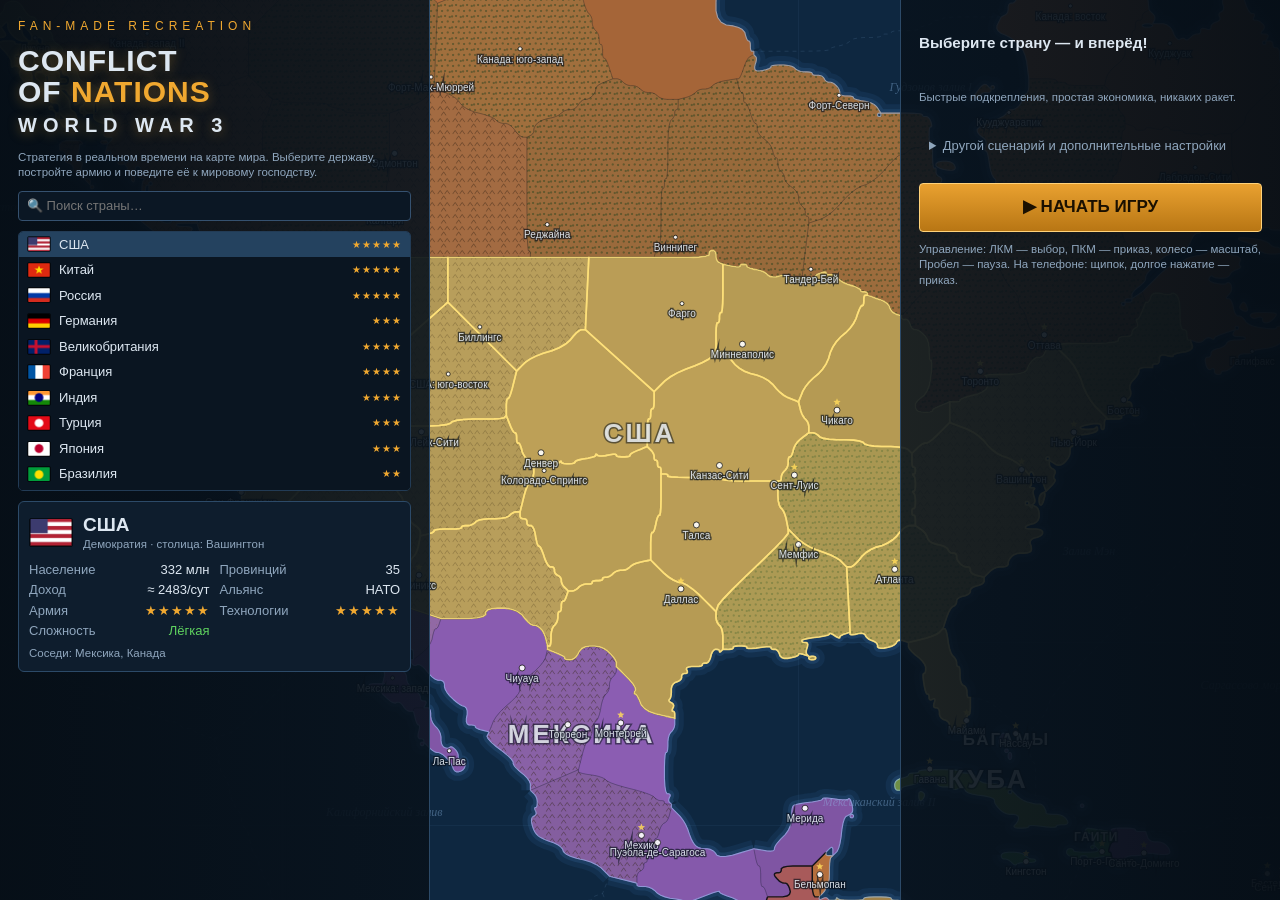
